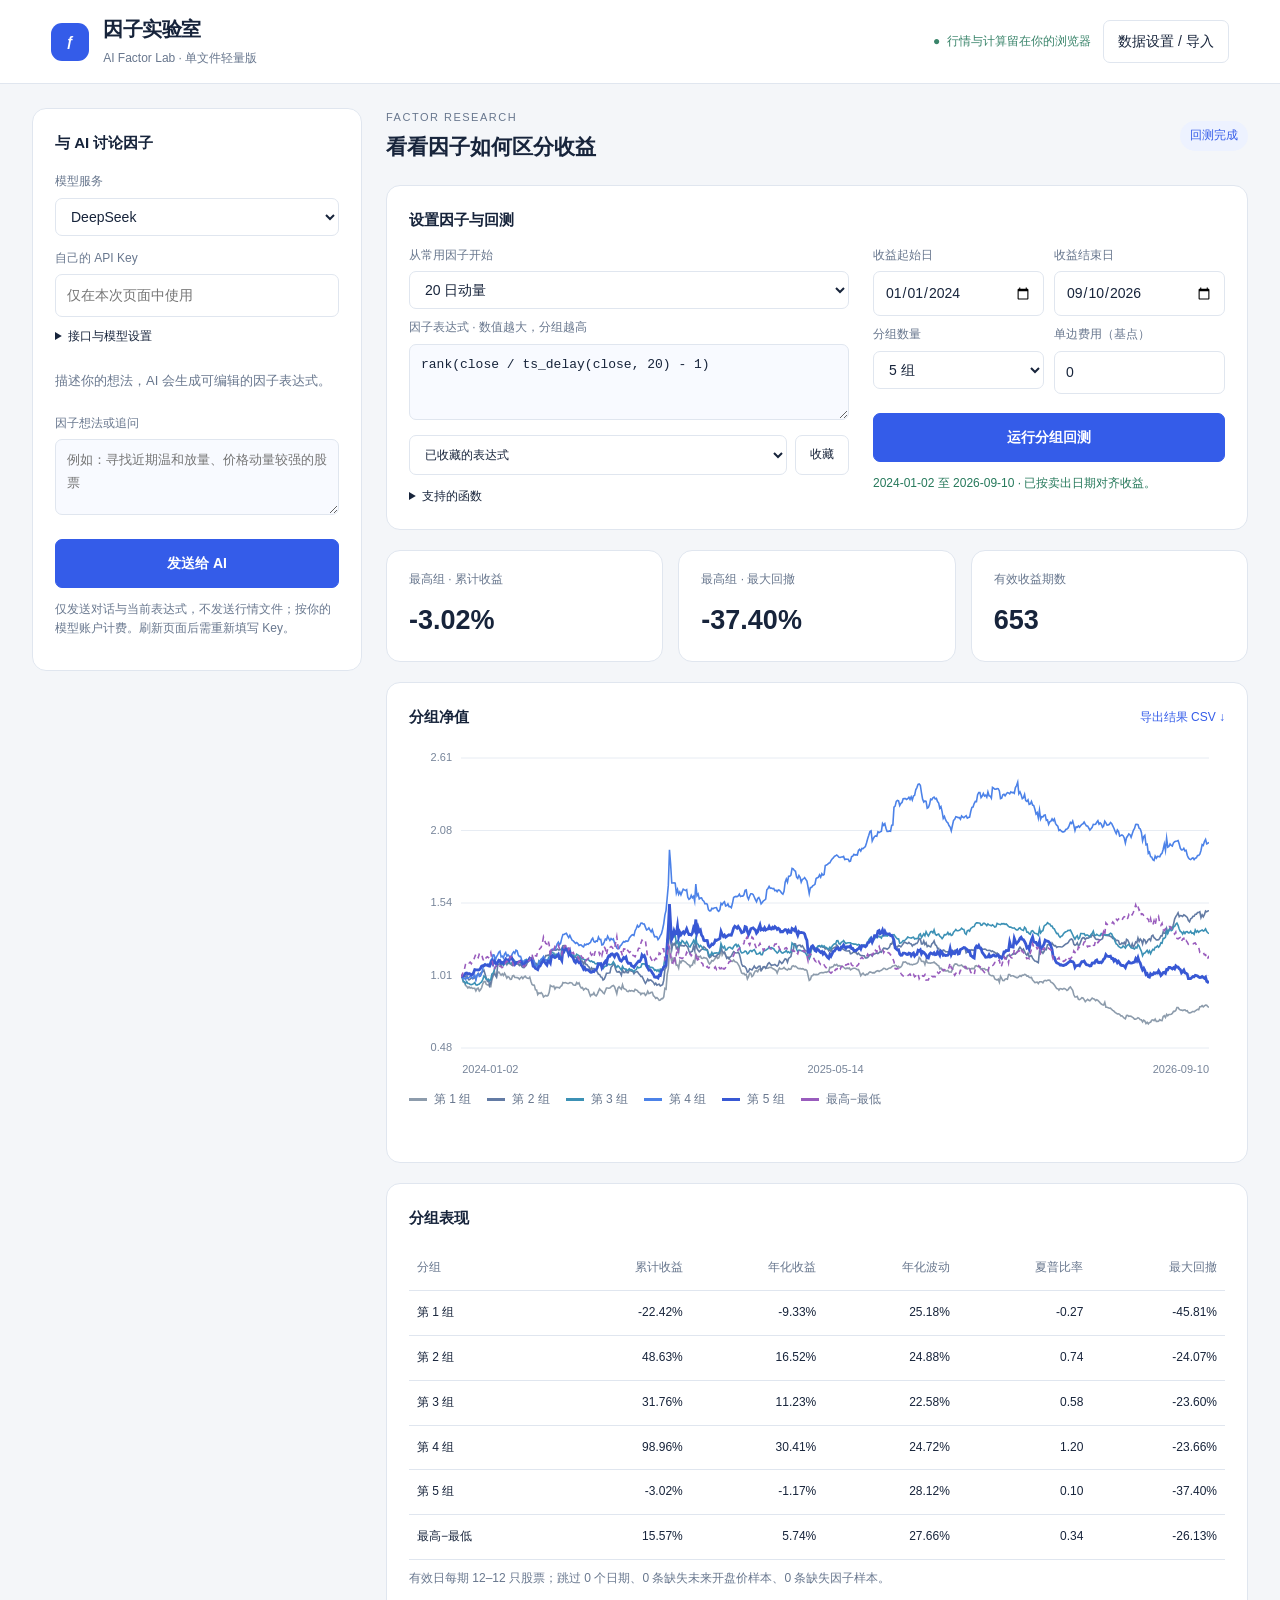
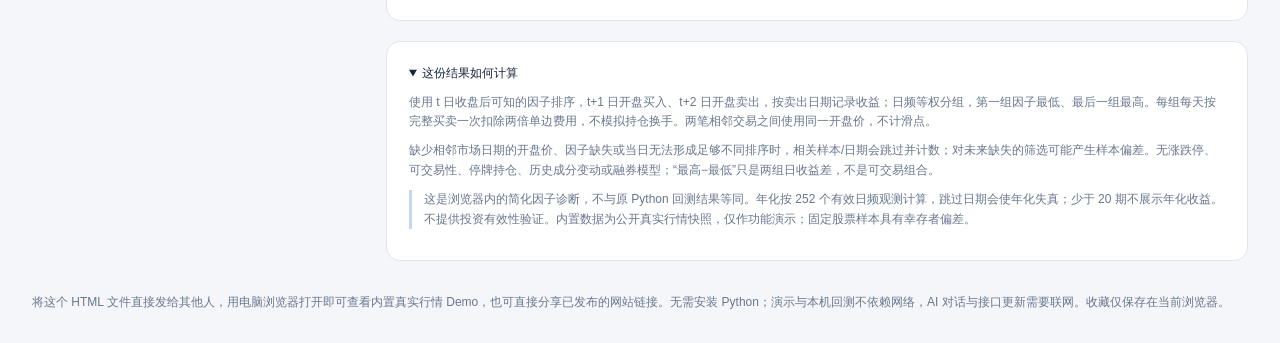
==== index.html @ ff0f8d94 "Use group labels and extend demo history to early 2024" ====
<!doctype html>
<html lang="zh-CN">
<head>
<meta charset="utf-8">
<meta name="viewport" content="width=device-width,initial-scale=1">
<title>因子实验室 · 单文件版</title>
<style>
:root{--bg:#f4f6f9;--paper:#fff;--ink:#17243b;--muted:#68778e;--line:#e0e6ef;--blue:#345ce9;--soft:#edf2ff}
*{box-sizing:border-box}body{margin:0;background:var(--bg);color:var(--ink);font:14px/1.65 -apple-system,BlinkMacSystemFont,"Segoe UI","PingFang SC","Microsoft YaHei",sans-serif}header{height:84px;background:var(--paper);border-bottom:1px solid var(--line);display:flex;align-items:center;justify-content:space-between;padding:0 4vw;gap:16px}.brand{display:flex;align-items:center;gap:14px}.mark{width:38px;height:38px;background:var(--blue);color:white;display:grid;place-items:center;border-radius:11px;font-weight:800}h1{font-size:20px;letter-spacing:-.5px;margin:0}header small{color:var(--muted)}.local{font-size:12px;color:#39846a}.local::before{content:'●';margin-right:7px}main{max-width:1440px;margin:32px auto;padding:0 32px;display:grid;grid-template-columns:330px minmax(0,1fr);gap:24px;align-items:start}aside,.results{display:grid;gap:20px;min-width:0}.card{min-width:0;background:var(--paper);border:1px solid var(--line);border-radius:14px;padding:22px}h2{font-size:15px;margin:0 0 16px;display:flex;align-items:center;gap:9px}.step{color:var(--blue);font-size:12px;background:var(--soft);width:24px;height:24px;border-radius:7px;display:inline-grid;place-items:center}p{margin:9px 0;color:var(--muted)}label{display:block;color:var(--muted);font-size:12px;margin:13px 0 6px}input,select,textarea,button{font:inherit}input,select,textarea{width:100%;border:1px solid var(--line);border-radius:7px;background:#fff;padding:9px 11px;color:var(--ink)}input:focus,select:focus,textarea:focus{outline:2px solid #c0ceff;outline-offset:1px}textarea{resize:vertical;min-height:84px;font:13px/1.7 ui-monospace,Consolas,monospace;background:#f8faff}button{border:1px solid var(--line);background:#fff;color:var(--ink);padding:9px 14px;border-radius:7px;cursor:pointer}button:hover{border-color:var(--blue);color:var(--blue)}button:disabled{opacity:.45;cursor:not-allowed}.primary{background:var(--blue);color:white;border-color:var(--blue);width:100%;font-weight:600;padding:12px;margin-top:16px}.primary:hover{background:#254cd0;color:#fff}.upload{border:1px dashed #b4c3e8;background:#f8faff;padding:18px;border-radius:10px}.upload input{font-size:12px;border:0;background:none;padding:8px 0 0}small,.hint{font-size:12px;color:var(--muted)}.row{display:flex;align-items:center;gap:12px;justify-content:space-between}.cols{display:grid;grid-template-columns:minmax(0,1fr) minmax(0,1fr);gap:10px}.text-button{padding:0;border:0;color:var(--blue);background:none;font-size:12px}.status{font-size:12px;white-space:pre-line;overflow-wrap:anywhere;border-radius:8px;margin:12px 0 0}.error{color:#b63a4c}.success{color:#26795b}.result-head h2{font-size:21px;margin:0}.eyebrow{font-size:11px;letter-spacing:1.5px;color:var(--muted);margin-bottom:4px}.pill{font-size:12px;background:var(--soft);color:var(--blue);padding:5px 10px;border-radius:20px}.metrics{display:grid;grid-template-columns:repeat(3,1fr);gap:15px}.metric{padding:19px 22px}.metric span{font-size:12px;color:var(--muted);display:block}.metric strong{display:block;font-size:27px;font-weight:650;margin-top:8px}.chart-top{margin-bottom:12px}.chart-top h2{margin:0}canvas{width:100%;height:340px;display:block}.chart{position:relative;min-width:0}.empty{height:340px;display:grid;place-content:center;text-align:center;color:var(--muted)}.empty strong{font-weight:500;font-size:19px;color:#8a97aa}.empty p{font-size:13px}.legend{display:flex;gap:16px;flex-wrap:wrap;margin-top:8px;font-size:12px;color:var(--muted)}.legend span::before{content:'';display:inline-block;width:18px;height:3px;background:var(--color);vertical-align:middle;margin-right:7px}.table-wrap{overflow:auto}table{width:100%;border-collapse:collapse;font-size:12px;white-space:nowrap}th,td{text-align:right;padding:12px 8px;border-bottom:1px solid var(--line)}th{font-weight:500;color:var(--muted)}th:first-child,td:first-child{text-align:left}details{font-size:12px;color:var(--muted)}summary{cursor:pointer;color:var(--ink);font-weight:500}code{background:#f0f3f9;color:#365884;padding:1px 4px;border-radius:3px;overflow-wrap:anywhere}footer{max-width:1440px;padding:0 32px 30px;margin:auto;font-size:12px;color:var(--muted)}.tooltip{min-height:22px;color:var(--muted);font-size:12px;font-variant-numeric:tabular-nums;margin-top:8px}[hidden]{display:none!important}.fav{display:flex;gap:8px;margin-top:8px}.fav select{min-width:0;font-size:12px}.fav button{white-space:nowrap;font-size:12px}.notice{border-left:3px solid #c7d4ed;padding-left:12px}
@media(max-width:950px){main{grid-template-columns:290px minmax(0,1fr);padding:0 18px;gap:16px}.card{padding:17px}.metrics{gap:8px}.metric{padding:15px}.metric strong{font-size:23px}}@media(max-width:740px){header{padding:14px 20px;height:auto}.local{display:none}main{grid-template-columns:minmax(0,1fr);margin:20px auto}.metrics{grid-template-columns:repeat(3,1fr)}.result-head h2{font-size:18px}.metric strong{font-size:20px}canvas,.empty{height:280px}footer{padding:0 20px 24px}}

.backtest-grid{display:grid;grid-template-columns:minmax(0,1.25fr) minmax(0,1fr);gap:24px}.backtest-panel h2{margin-bottom:4px}.backtest-panel label{margin-top:9px}.backtest-panel textarea{min-height:76px}aside{position:sticky;top:20px;max-height:calc(100vh - 40px);overflow:auto}dialog{width:min(760px,calc(100vw - 32px));max-height:88vh;border:1px solid var(--line);border-radius:14px;padding:0;color:var(--ink);background:var(--paper)}dialog::backdrop{background:rgba(16,30,55,.38)}.dialog-head{padding:14px 22px;position:sticky;top:0;background:var(--paper);border-bottom:1px solid var(--line);z-index:1}dialog .card{border:0;border-radius:0}dialog h2{margin-top:0}.backtest-panel .primary{margin-top:19px}main{margin-top:24px}@media(max-width:1000px){.backtest-grid{gap:14px}}@media(max-width:740px){aside{position:static;max-height:none}.backtest-grid{grid-template-columns:minmax(0,1fr)}.results{grid-row:1}header .brand small{display:none}header{gap:8px}header button{font-size:12px;padding:8px}.backtest-panel .primary{margin-top:12px}}
</style>
</head>
<body>
<header><div class="brand"><div class="mark">ƒ</div><div><h1>因子实验室</h1><small>AI Factor Lab · 单文件轻量版</small></div></div><div class="row"><span class="local">行情与计算留在你的浏览器</span><button id="open-data">数据设置 / 导入</button></div></header>
<main>
<aside>

<section class="card"><h2>与 AI 讨论因子</h2><label for="provider">模型服务</label><select id="provider"><option value="deepseek">DeepSeek</option><option value="openai">OpenAI</option><option value="custom">自定义兼容接口</option></select><label for="api-key">自己的 API Key</label><input id="api-key" type="password" autocomplete="off" placeholder="仅在本次页面中使用"><details style="margin-top:10px"><summary>接口与模型设置</summary><label for="endpoint">Chat Completions 完整地址</label><input id="endpoint" type="url" value="https://api.deepseek.com/chat/completions"><label for="model">模型名称</label><input id="model" value="deepseek-chat"><p>直接调用此地址。服务需允许浏览器跨域访问（含 file:// 页面）；否则需换成允许 CORS 的兼容接口。Key 只发给你填写的地址，不会保存到收藏或 HTML。</p></details><div id="chat" aria-live="polite" style="max-height:280px;overflow:auto;margin-top:14px;font-size:13px"><p>描述你的想法，AI 会生成可编辑的因子表达式。</p></div><label for="idea">因子想法或追问</label><textarea id="idea" placeholder="例如：寻找近期温和放量、价格动量较强的股票" style="font-family:inherit;min-height:76px"></textarea><button id="ask-ai" class="primary">发送给 AI</button><div id="ai-status" class="status" role="status"></div><p class="hint">仅发送对话与当前表达式，不发送行情文件；按你的模型账户计费。刷新页面后需重新填写 Key。</p></section>

</aside>
<div class="results">
<div class="result-head row"><div><div class="eyebrow">FACTOR RESEARCH</div><h2>看看因子如何区分收益</h2></div><span class="pill" id="result-tag">等待数据</span></div>
<section class="card backtest-panel" aria-label="因子与回测设置"><h2>设置因子与回测</h2><div class="backtest-grid"><div><label for="preset">从常用因子开始</label><select id="preset"><option value="rank(close / ts_delay(close, 20) - 1)">20 日动量</option><option value="-rank(close / ts_delay(close, 5) - 1)">5 日反转</option><option value="rank(volume / ts_mean(volume, 20))">20 日相对成交量</option><option value="-rank(ts_std(close / ts_delay(close, 1) - 1, 20))">20 日低波动</option><option value="rank(close)">收盘价排序（检查用）</option></select><label for="expression">因子表达式 · 数值越大，分组越高</label><textarea id="expression" spellcheck="false">rank(close / ts_delay(close, 20) - 1)</textarea><div class="fav"><select id="favorites" aria-label="已收藏因子"><option value="">已收藏的表达式</option></select><button id="save">收藏</button></div><details style="margin-top:12px"><summary>支持的函数</summary><p>四则运算、<code>**</code>、括号；<code>rank(x)</code>、<code>zscore(x)</code>、<code>abs(x)</code>、<code>log(x)</code>、<code>sign(x)</code>、<code>power(x,n)</code>；<code>ts_delay(x,n)</code>、<code>ts_delta(x,n)</code>、<code>ts_mean(x,n)</code>、<code>ts_std(x,n)</code>、<code>ts_min(x,n)</code>、<code>ts_max(x,n)</code>、<code>ts_rank(x,n)</code>。时间窗口按每只股票的有效记录数计，不包含未来值。rank 为当日截面平均百分位。</p></details></div><div><div class="cols"><div><label for="start">收益起始日</label><input id="start" type="date"></div><div><label for="end">收益结束日</label><input id="end" type="date"></div></div><div class="cols"><div><label for="layers">分组数量</label><select id="layers"><option value="3">3 组</option><option value="5" selected>5 组</option><option value="10">10 组</option></select></div><div><label for="fee">单边费用（基点）</label><input id="fee" type="number" value="0" min="0" max="100" step="0.5"></div></div><button id="run" class="primary" disabled>运行分组回测</button><div id="run-status" class="status" role="status" aria-live="polite"></div></div></div></section>
<div class="metrics"><div class="card metric"><span>最高组 · 累计收益</span><strong id="total">—</strong></div><div class="card metric"><span>最高组 · 最大回撤</span><strong id="drawdown">—</strong></div><div class="card metric"><span>有效收益期数</span><strong id="periods">—</strong></div></div>
<section class="card"><div class="row chart-top"><h2>分组净值</h2><button id="export" class="text-button" disabled>导出结果 CSV ↓</button></div><div class="chart"><div class="empty" id="empty"><strong>从自己的数据开始</strong><p>导入行情 → 编辑因子 → 查看分组表现</p></div><canvas id="chart" aria-label="分组净值曲线" hidden></canvas></div><div id="legend" class="legend"></div><div id="tooltip" class="tooltip"></div></section>
<section class="card"><h2>分组表现</h2><div class="table-wrap"><table><thead><tr><th>分组</th><th>累计收益</th><th>年化收益</th><th>年化波动</th><th>夏普比率</th><th>最大回撤</th></tr></thead><tbody id="table"><tr><td colspan="6" style="text-align:center;color:#8a97aa;padding:34px">运行后展示结果</td></tr></tbody></table></div><p id="coverage" class="hint"></p></section>
<section class="card"><details open><summary>这份结果如何计算</summary><p>使用 t 日收盘后可知的因子排序，t+1 日开盘买入、t+2 日开盘卖出，按卖出日期记录收益；日频等权分组，第一组因子最低、最后一组最高。每组每天按完整买卖一次扣除两倍单边费用，不模拟持仓换手。两笔相邻交易之间使用同一开盘价，不计滑点。</p><p>缺少相邻市场日期的开盘价、因子缺失或当日无法形成足够不同排序时，相关样本/日期会跳过并计数；对未来缺失的筛选可能产生样本偏差。无涨跌停、可交易性、停牌持仓、历史成分变动或融券模型；“最高−最低”只是两组日收益差，不是可交易组合。</p><p class="notice">这是浏览器内的简化因子诊断，不与原 Python 回测结果等同。年化按 252 个有效日频观测计算，跳过日期会使年化失真；少于 20 期不展示年化收益。不提供投资有效性验证。内置数据为公开真实行情快照，仅作功能演示；固定股票样本具有幸存者偏差。</p></details></section>
</div>
</main>
<dialog id="data-dialog" aria-label="数据设置"><div class="row dialog-head"><strong>数据设置</strong><button id="close-data" aria-label="关闭数据设置">关闭</button></div><section class="card"><h2><span class="step">1</span>演示数据与数据接入</h2><div class="upload"><strong>已内置真实行情 Demo</strong><p id="demo-info" class="hint"></p><button id="load-demo" style="width:100%">恢复演示数据并回测</button><details style="margin-top:8px"><summary>来源、股票与覆盖范围</summary><p id="demo-details"></p><button id="export-demo" class="text-button">下载演示行情 CSV</button></details></div><details style="margin:16px 0"><summary>通过数据接口更新</summary><label for="data-url">数据接口地址</label><input id="data-url" type="url" placeholder="https://你的服务/api/prices"><div class="cols"><div><label for="data-method">请求方法</label><select id="data-method"><option>GET</option><option>POST</option></select></div><div><label for="data-mode">导入方式</label><select id="data-mode"><option value="replace">替换当前数据</option><option value="merge">合并更新</option></select></div></div><label for="data-token">Bearer Token（可选）</label><input id="data-token" type="password" autocomplete="off" placeholder="无鉴权接口可留空"><label for="data-body">POST 请求体（JSON，可选）</label><textarea id="data-body" placeholder='{"start_date":"2025-01-01"}' style="min-height:58px"></textarea><button id="fetch-data" style="width:100%;margin-top:10px">从接口读取数据</button><p id="api-data-status" class="status" role="status"></p><p class="hint">接口需允许浏览器跨域访问（CORS），返回 CSV 或 JSON 行情。合并更新以 (date, code) 为键，同键数据整行替换；新旧数据须使用相同复权锚点和单位。</p><details><summary>接口返回示例</summary><p><code>[{"date":"2026-09-10","code":"000001","open":11.68,"close":11.85}]</code></p><p>也支持 <code>{"data":[...]}</code>、<code>{"rows":[...]}</code>、<code>{"fields":["date","code","open","close"],"items":[...]}</code>。其他字段同 CSV。上例仅说明格式，不是自动更新地址。调用接口只请求行情，不上传本机已有数据。</p></details></details><label>或读取自己的本机行情</label><div class="upload"><strong>从本机文件或目录读取</strong><p class="hint">直接选择 CSV / TSV，无需复制文件内容。</p><input id="files" aria-label="导入行情 CSV" type="file" accept=".csv,.tsv,text/csv" multiple></div><label for="folder">或选择数据文件夹</label><input id="folder" aria-label="选择数据文件夹" type="file" webkitdirectory multiple><p id="folder-status" class="hint">选定文件夹后，可读取整个目录或指定下方路径。</p><label for="data-path">目录内路径（选填）</label><input id="data-path" placeholder="例如 daily 或 daily/000001.csv" spellcheck="false"><button id="read-path" style="width:100%;margin-top:10px" disabled>读取路径</button><p class="hint">留空读取目录及子目录中的全部 CSV / TSV。选择对话框中可定位本机路径；网页中填写的是选定目录内的相对路径。</p><div class="row" style="margin-top:12px"><button id="template" class="text-button">下载字段模板</button><small>UTF-8 · CSV / TSV</small></div><div id="data-status" class="status" role="status">尚未导入行情。文件无需上传服务器。</div><details style="margin-top:12px"><summary>数据格式与接入说明</summary><p>必需字段：<code>date,code,open,close</code>。其他因子可使用 <code>high,low,volume,amount</code>。也支持“日期、代码、开盘、收盘、最高、最低、成交量、成交额”。价格需为一致复权口径。</p><p>日期格式 <code>YYYY-MM-DD</code>；代码保留六位。单股票文件可省略 code，文件名需为 <code>000001.csv</code>。股票池就是导入的股票集合；请自行控制历史样本偏差。支持文件、目录与标准 HTTP 数据接口；各数据商的私有格式需在接口端适配。浏览器要求先用选择器授权文件夹，不能仅凭任意绝对路径读取本机文件；刷新后需重新选择目录。</p><p>空值保留为缺失；重复日期与代码、非法价格会报错。不设置文件大小或导入行数上限；后台逐个文件读取，实际规模受浏览器内存与计算能力影响。选择新数据会替换本次数据。导入前请保留因子预热期。</p></details></section></dialog>
<footer>将这个 HTML 文件直接发给其他人，用电脑浏览器打开即可查看内置真实行情 Demo，也可直接分享已发布的网站链接。无需安装 Python；演示与本机回测不依赖网络，AI 对话与接口更新需要联网。收藏仅保存在当前浏览器。</footer>
<script id="demo-data" type="application/json">{"meta":{"kind":"real_market_demo","synthetic":false,"source":"腾讯证券公开日线接口","source_docs":"https://akshare.akfamily.xyz/data/stock/stock.html","requested_as_of":"2026-09-10","start_date":"2024-01-01","warmup_start":"2023-10-09","latest_date":"2026-09-10","common_latest_date":"2026-09-10","snapshot_utc":"2026-09-19T09:47:51.911592+00:00","timezone":"Asia/Shanghai","currency":"CNY","frequency":"daily","adjustment":"qfq at retrieval time, not a historical PIT adjustment snapshot","volume_unit":"shares (Tencent raw lots multiplied by 100 for all 12 main-board equities)","amount_unit":"CNY (Tencent raw ten-thousand CNY multiplied by 10000)","universe":"12 fixed illustrative surviving equities, selected before observing this sample's factor results; not historical index membership","rows":8556,"trade_dates":713,"symbols":[{"code":"000001","name":"平安银行","requests":[{"url":"https://proxy.finance.qq.com/ifzqgtimg/appstock/app/newfqkline/get?param=sz000001%2Cday%2C2023-10-01%2C2026-09-11%2C640%2Cqfq","sha256":"4c246bb9e7aaa869889f159fa31f6d399319009af191369cea2fdc43889d0b90","raw_rows":640,"overlap_verified":0,"first_date":"2024-01-22","last_date":"2026-09-11","retrieved_at_utc":"2026-09-19T09:47:46.950161+00:00"},{"url":"https://proxy.finance.qq.com/ifzqgtimg/appstock/app/newfqkline/get?param=sz000001%2Cday%2C2023-10-01%2C2024-03-22%2C640%2Cqfq","sha256":"81d765f42b878ff34e28da381674d4006881b2a41ddbf3f20a7efd5f397d58d3","raw_rows":640,"overlap_verified":39,"first_date":"2021-08-02","last_date":"2024-03-22","retrieved_at_utc":"2026-09-19T09:47:47.156089+00:00"}],"raw_rows":1280,"included_rows":713,"first_date":"2023-10-09","last_date":"2026-09-10","retrieved_at_utc":"2026-09-19T09:47:47.158061+00:00"},{"code":"000002","name":"万科A","requests":[{"url":"https://proxy.finance.qq.com/ifzqgtimg/appstock/app/newfqkline/get?param=sz000002%2Cday%2C2023-10-01%2C2026-09-11%2C640%2Cqfq","sha256":"d0c2a0395b342131e194aaac19f36109261232317a847fa9c8a9d980594e6358","raw_rows":640,"overlap_verified":0,"first_date":"2024-01-22","last_date":"2026-09-11","retrieved_at_utc":"2026-09-19T09:47:47.330698+00:00"},{"url":"https://proxy.finance.qq.com/ifzqgtimg/appstock/app/newfqkline/get?param=sz000002%2Cday%2C2023-10-01%2C2024-03-22%2C640%2Cqfq","sha256":"7ca2d26e893e62d9f4a5061e85dc7ca4ee52cc1801bf3723dd8ff53a72ae82b1","raw_rows":640,"overlap_verified":39,"first_date":"2021-08-02","last_date":"2024-03-22","retrieved_at_utc":"2026-09-19T09:47:47.494661+00:00"}],"raw_rows":1280,"included_rows":713,"first_date":"2023-10-09","last_date":"2026-09-10","retrieved_at_utc":"2026-09-19T09:47:47.496319+00:00"},{"code":"000333","name":"美的集团","requests":[{"url":"https://proxy.finance.qq.com/ifzqgtimg/appstock/app/newfqkline/get?param=sz000333%2Cday%2C2023-10-01%2C2026-09-11%2C640%2Cqfq","sha256":"54826466b7710b2178750869ff7b98bf7908d7f1c0876bed7c69a188680902bc","raw_rows":640,"overlap_verified":0,"first_date":"2024-01-22","last_date":"2026-09-11","retrieved_at_utc":"2026-09-19T09:47:47.687164+00:00"},{"url":"https://proxy.finance.qq.com/ifzqgtimg/appstock/app/newfqkline/get?param=sz000333%2Cday%2C2023-10-01%2C2024-03-22%2C640%2Cqfq","sha256":"d1f390f5cb0b3eb7c70adeb7baa97246a095dd90bdd56142d5b0e7cdad4041e4","raw_rows":640,"overlap_verified":39,"first_date":"2021-08-02","last_date":"2024-03-22","retrieved_at_utc":"2026-09-19T09:47:47.854700+00:00"}],"raw_rows":1280,"included_rows":713,"first_date":"2023-10-09","last_date":"2026-09-10","retrieved_at_utc":"2026-09-19T09:47:47.855352+00:00"},{"code":"000651","name":"格力电器","requests":[{"url":"https://proxy.finance.qq.com/ifzqgtimg/appstock/app/newfqkline/get?param=sz000651%2Cday%2C2023-10-01%2C2026-09-11%2C640%2Cqfq","sha256":"5b771d5a7e2e0937d093c52a11ac57d991aa7f8a47843a30e835566e89ad2ec2","raw_rows":640,"overlap_verified":0,"first_date":"2024-01-22","last_date":"2026-09-11","retrieved_at_utc":"2026-09-19T09:47:48.305228+00:00"},{"url":"https://proxy.finance.qq.com/ifzqgtimg/appstock/app/newfqkline/get?param=sz000651%2Cday%2C2023-10-01%2C2024-03-22%2C640%2Cqfq","sha256":"d77dbe228ae9ae2476d2e560202e3a7914939bb62086fc59ee629d05bce5bcea","raw_rows":640,"overlap_verified":39,"first_date":"2021-08-02","last_date":"2024-03-22","retrieved_at_utc":"2026-09-19T09:47:48.496940+00:00"}],"raw_rows":1280,"included_rows":713,"first_date":"2023-10-09","last_date":"2026-09-10","retrieved_at_utc":"2026-09-19T09:47:48.498567+00:00"},{"code":"000858","name":"五粮液","requests":[{"url":"https://proxy.finance.qq.com/ifzqgtimg/appstock/app/newfqkline/get?param=sz000858%2Cday%2C2023-10-01%2C2026-09-11%2C640%2Cqfq","sha256":"bfe39bf42d78ea1f5ff5f157190b9263159d2d8f1b432f0979ec6061dca05589","raw_rows":640,"overlap_verified":0,"first_date":"2024-01-22","last_date":"2026-09-11","retrieved_at_utc":"2026-09-19T09:47:48.727049+00:00"},{"url":"https://proxy.finance.qq.com/ifzqgtimg/appstock/app/newfqkline/get?param=sz000858%2Cday%2C2023-10-01%2C2024-03-22%2C640%2Cqfq","sha256":"9f31edd6cade2d9aaaa5cbda5713081e244dfe943540be16fa5a81521373f140","raw_rows":640,"overlap_verified":39,"first_date":"2021-08-02","last_date":"2024-03-22","retrieved_at_utc":"2026-09-19T09:47:48.922603+00:00"}],"raw_rows":1280,"included_rows":713,"first_date":"2023-10-09","last_date":"2026-09-10","retrieved_at_utc":"2026-09-19T09:47:48.923994+00:00"},{"code":"002415","name":"海康威视","requests":[{"url":"https://proxy.finance.qq.com/ifzqgtimg/appstock/app/newfqkline/get?param=sz002415%2Cday%2C2023-10-01%2C2026-09-11%2C640%2Cqfq","sha256":"f7da9a836594f1c5d0d2dc5e7cf0474486161c91ecd0a641dc11f9cb89da5f77","raw_rows":640,"overlap_verified":0,"first_date":"2024-01-22","last_date":"2026-09-11","retrieved_at_utc":"2026-09-19T09:47:49.114610+00:00"},{"url":"https://proxy.finance.qq.com/ifzqgtimg/appstock/app/newfqkline/get?param=sz002415%2Cday%2C2023-10-01%2C2024-03-22%2C640%2Cqfq","sha256":"8f97ce9529e275b9dc220d094f28690baf2db03b7b6bb91c2269aefa5609f466","raw_rows":640,"overlap_verified":39,"first_date":"2021-08-02","last_date":"2024-03-22","retrieved_at_utc":"2026-09-19T09:47:49.302725+00:00"}],"raw_rows":1280,"included_rows":713,"first_date":"2023-10-09","last_date":"2026-09-10","retrieved_at_utc":"2026-09-19T09:47:49.304418+00:00"},{"code":"600000","name":"浦发银行","requests":[{"url":"https://proxy.finance.qq.com/ifzqgtimg/appstock/app/newfqkline/get?param=sh600000%2Cday%2C2023-10-01%2C2026-09-11%2C640%2Cqfq","sha256":"43b657967e39548558d3fa09006c524cb4f6ad903b24bc9f7194415dbb8f8bb0","raw_rows":640,"overlap_verified":0,"first_date":"2024-01-22","last_date":"2026-09-11","retrieved_at_utc":"2026-09-19T09:47:49.481243+00:00"},{"url":"https://proxy.finance.qq.com/ifzqgtimg/appstock/app/newfqkline/get?param=sh600000%2Cday%2C2023-10-01%2C2024-03-22%2C640%2Cqfq","sha256":"c7790456fee563eef0a50c45b8948743c3a8797420571c15006c5e6d1476e2b3","raw_rows":640,"overlap_verified":39,"first_date":"2021-08-02","last_date":"2024-03-22","retrieved_at_utc":"2026-09-19T09:47:49.650019+00:00"}],"raw_rows":1280,"included_rows":713,"first_date":"2023-10-09","last_date":"2026-09-10","retrieved_at_utc":"2026-09-19T09:47:49.651825+00:00"},{"code":"600036","name":"招商银行","requests":[{"url":"https://proxy.finance.qq.com/ifzqgtimg/appstock/app/newfqkline/get?param=sh600036%2Cday%2C2023-10-01%2C2026-09-11%2C640%2Cqfq","sha256":"97b299d29113f5c7e0dd9c7ff1f2a1aaa754e6a9a48197b7e5156b458c1f9660","raw_rows":640,"overlap_verified":0,"first_date":"2024-01-22","last_date":"2026-09-11","retrieved_at_utc":"2026-09-19T09:47:49.904540+00:00"},{"url":"https://proxy.finance.qq.com/ifzqgtimg/appstock/app/newfqkline/get?param=sh600036%2Cday%2C2023-10-01%2C2024-03-22%2C640%2Cqfq","sha256":"561bbff974e805dfc9311bbeea69b4768458ce8479e28bef9266a80b2e60f2ad","raw_rows":640,"overlap_verified":39,"first_date":"2021-08-02","last_date":"2024-03-22","retrieved_at_utc":"2026-09-19T09:47:50.113860+00:00"}],"raw_rows":1280,"included_rows":713,"first_date":"2023-10-09","last_date":"2026-09-10","retrieved_at_utc":"2026-09-19T09:47:50.115547+00:00"},{"code":"600519","name":"贵州茅台","requests":[{"url":"https://proxy.finance.qq.com/ifzqgtimg/appstock/app/newfqkline/get?param=sh600519%2Cday%2C2023-10-01%2C2026-09-11%2C640%2Cqfq","sha256":"4184b92620dd2007b8aa2d2b405d6751ca9fbe6cd00716b053fbe18a01c04f78","raw_rows":640,"overlap_verified":0,"first_date":"2024-01-22","last_date":"2026-09-11","retrieved_at_utc":"2026-09-19T09:47:50.301270+00:00"},{"url":"https://proxy.finance.qq.com/ifzqgtimg/appstock/app/newfqkline/get?param=sh600519%2Cday%2C2023-10-01%2C2024-03-22%2C640%2Cqfq","sha256":"ffc793a6f62b4e407ea2ea0f32d8a62827b38f770b2ff81c6fbc2cb9d91750d0","raw_rows":640,"overlap_verified":39,"first_date":"2021-08-02","last_date":"2024-03-22","retrieved_at_utc":"2026-09-19T09:47:50.478996+00:00"}],"raw_rows":1280,"included_rows":713,"first_date":"2023-10-09","last_date":"2026-09-10","retrieved_at_utc":"2026-09-19T09:47:50.480519+00:00"},{"code":"601318","name":"中国平安","requests":[{"url":"https://proxy.finance.qq.com/ifzqgtimg/appstock/app/newfqkline/get?param=sh601318%2Cday%2C2023-10-01%2C2026-09-11%2C640%2Cqfq","sha256":"972ed79e05000e1d0a971b446f082f97d021e85674d554e8b3cbad04973ce0b3","raw_rows":640,"overlap_verified":0,"first_date":"2024-01-22","last_date":"2026-09-11","retrieved_at_utc":"2026-09-19T09:47:50.658728+00:00"},{"url":"https://proxy.finance.qq.com/ifzqgtimg/appstock/app/newfqkline/get?param=sh601318%2Cday%2C2023-10-01%2C2024-03-22%2C640%2Cqfq","sha256":"a27db1ad031de2997eeac9de3e5d62a0c8ebd882ebdb86514e9f671379966ccd","raw_rows":640,"overlap_verified":39,"first_date":"2021-08-02","last_date":"2024-03-22","retrieved_at_utc":"2026-09-19T09:47:51.101003+00:00"}],"raw_rows":1280,"included_rows":713,"first_date":"2023-10-09","last_date":"2026-09-10","retrieved_at_utc":"2026-09-19T09:47:51.102731+00:00"},{"code":"601398","name":"工商银行","requests":[{"url":"https://proxy.finance.qq.com/ifzqgtimg/appstock/app/newfqkline/get?param=sh601398%2Cday%2C2023-10-01%2C2026-09-11%2C640%2Cqfq","sha256":"0e922020367ea8ca4f7d3ce103e93c5f38b29801cd21b3f609b470f4b4a3bedd","raw_rows":640,"overlap_verified":0,"first_date":"2024-01-22","last_date":"2026-09-11","retrieved_at_utc":"2026-09-19T09:47:51.330766+00:00"},{"url":"https://proxy.finance.qq.com/ifzqgtimg/appstock/app/newfqkline/get?param=sh601398%2Cday%2C2023-10-01%2C2024-03-22%2C640%2Cqfq","sha256":"f63f19ee9fcebce0dddf697640c7135e408951e2c3aff7f1ebe28d102ad3d72a","raw_rows":640,"overlap_verified":39,"first_date":"2021-08-02","last_date":"2024-03-22","retrieved_at_utc":"2026-09-19T09:47:51.520019+00:00"}],"raw_rows":1280,"included_rows":713,"first_date":"2023-10-09","last_date":"2026-09-10","retrieved_at_utc":"2026-09-19T09:47:51.521944+00:00"},{"code":"601888","name":"中国中免","requests":[{"url":"https://proxy.finance.qq.com/ifzqgtimg/appstock/app/newfqkline/get?param=sh601888%2Cday%2C2023-10-01%2C2026-09-11%2C640%2Cqfq","sha256":"02c7b90a1e32b412e27b89720d6c13749de16d18a7b40de726c96bad0f75aa1f","raw_rows":640,"overlap_verified":0,"first_date":"2024-01-22","last_date":"2026-09-11","retrieved_at_utc":"2026-09-19T09:47:51.709172+00:00"},{"url":"https://proxy.finance.qq.com/ifzqgtimg/appstock/app/newfqkline/get?param=sh601888%2Cday%2C2023-10-01%2C2024-03-22%2C640%2Cqfq","sha256":"ff117d76a4a39808d339edb75419b76f206fd53813b81c27108f0a07c057d40a","raw_rows":640,"overlap_verified":39,"first_date":"2021-08-02","last_date":"2024-03-22","retrieved_at_utc":"2026-09-19T09:47:51.896021+00:00"}],"raw_rows":1280,"included_rows":713,"first_date":"2023-10-09","last_date":"2026-09-10","retrieved_at_utc":"2026-09-19T09:47:51.896883+00:00"}],"validation":{"invalid_ohlc":0,"duplicates":0,"nonfinite":0,"imputed_rows":0,"dropped_inside_requested_window":0,"missing_observations_vs_union":{"000001":0,"000002":0,"000333":0,"000651":0,"000858":0,"002415":0,"600000":0,"600036":0,"600519":0,"601318":0,"601398":0,"601888":0}},"csv_sha256":"f6e6dc2d4eff87aa15c7fd68388e4f4a8035cc79332d5600cf10b2a2c9727a2e","limitations":["Demonstration only, no investment-performance claim","No formal exchange-calendar coverage audit","No license or paid-data entitlement transferred","Snapshot does not auto-update"]},"csv":"date,code,open,high,low,close,volume,amount\n2023-10-09,000001,9.24,9.25,9.14,9.19,69582800.0,772959400.0\n2023-10-10,000001,9.27,9.28,9.1,9.1,82074900.0,910160300.0\n2023-10-11,000001,9.17,9.17,9.04,9.06,72411600.0,797663800.0\n2023-10-12,000001,9.19,9.24,9.12,9.19,85305800.0,947562300.0\n2023-10-13,000001,9.11,9.15,9.03,9.08,68448300.0,753110700.0000001\n2023-10-16,000001,9.08,9.11,9.03,9.09,50162400.0,550988700.0\n2023-10-17,000001,9.09,9.13,9.04,9.1,49352500.0,543170900.0\n2023-10-18,000001,9.07,9.1,8.99,9.03,65182500.0,713979900.0\n2023-10-19,000001,8.99,9.0,8.67,8.68,118896100.0,1271914700.0\n2023-10-20,000001,8.63,8.75,8.59,8.68,52613900.0,557618600.0\n2023-10-23,000001,8.67,8.68,8.51,8.58,53040400.0,557032200.0\n2023-10-24,000001,8.62,8.69,8.52,8.63,76065300.0,801528400.0\n2023-10-25,000001,8.59,8.62,8.44,8.46,141145000.0,1470971900.0\n2023-10-26,000001,8.39,8.5,8.38,8.49,59999100.0,621915300.0\n2023-10-27,000001,8.46,8.56,8.41,8.53,91977100.0,957587500.0\n2023-10-30,000001,8.48,8.55,8.43,8.53,80569000.0,837646000.0\n2023-10-31,000001,8.51,8.57,8.49,8.54,65285500.0,682212100.0000001\n2023-11-01,000001,8.63,8.64,8.53,8.56,56730000.0,595211900.0\n2023-11-02,000001,8.58,8.68,8.55,8.56,61943000.0,652316700.0\n2023-11-03,000001,8.57,8.6,8.51,8.56,70546300.0,738879700.0\n2023-11-06,000001,8.59,8.77,8.59,8.77,100706200.0,1069206799.9999999\n2023-11-07,000001,8.74,8.74,8.66,8.68,64086600.0,679815600.0\n2023-11-08,000001,8.66,8.68,8.53,8.58,87781900.0,923622000.0\n2023-11-09,000001,8.54,8.6,8.51,8.57,63913600.0,669639100.0\n2023-11-10,000001,8.53,8.55,8.37,8.38,104504400.0,1080649700.0\n2023-11-13,000001,8.39,8.41,8.3,8.33,77004300.0,789007100.0000001\n2023-11-14,000001,8.32,8.41,8.31,8.35,59685900.0,613377700.0\n2023-11-15,000001,8.45,8.53,8.42,8.45,110914000.0,1152154800.0\n2023-11-16,000001,8.46,8.47,8.31,8.32,92262200.0,948395100.0\n2023-11-17,000001,8.3,8.33,8.2,8.23,90336200.0,917616700.0\n2023-11-20,000001,8.23,8.3,8.18,8.27,63952800.0,650077400.0\n2023-11-21,000001,8.31,8.43,8.3,8.36,104116600.0,1072311500.0\n2023-11-22,000001,8.34,8.39,8.22,8.24,73749000.0,753064800.0\n2023-11-23,000001,8.23,8.24,8.15,8.23,84665600.0,855904299.9999999\n2023-11-24,000001,8.19,8.21,8.16,8.18,68469500.0,691423400.0\n2023-11-27,000001,8.17,8.17,8.05,8.09,83618800.0,836268400.0\n2023-11-28,000001,8.07,8.1,8.03,8.03,78617500.0,784405800.0\n2023-11-29,000001,8.03,8.05,7.78,7.8,146759700.0,1438320300.0\n2023-11-30,000001,7.77,7.81,7.7,7.76,90176500.0,871481700.0\n2023-12-01,000001,7.73,7.76,7.66,7.74,77805700.0,749668400.0\n2023-12-04,000001,7.75,7.76,7.69,7.71,60543800.0,583664300.0\n2023-12-05,000001,7.69,7.7,7.55,7.56,78737800.0,750961200.0\n2023-12-06,000001,7.52,7.65,7.48,7.58,75305600.0,714029500.0\n2023-12-07,000001,7.57,7.57,7.46,7.52,58538000.0,552224800.0\n2023-12-08,000001,7.49,7.53,7.38,7.38,102115200.0,957664600.0000001\n2023-12-11,000001,7.3,7.46,7.21,7.43,113366300.0,1044765700.0000001\n2023-12-12,000001,7.39,7.58,7.38,7.5,85501600.0,805067600.0\n2023-12-13,000001,7.46,7.47,7.23,7.24,106130200.0,981001200.0\n2023-12-14,000001,7.29,7.36,7.23,7.23,74290100.0,683211500.0\n2023-12-15,000001,7.28,7.43,7.27,7.29,98893900.0,915126100.0\n2023-12-18,000001,7.26,7.32,7.17,7.21,65442600.0,599379000.0\n2023-12-19,000001,7.2,7.25,7.15,7.18,64407100.0,586716700.0\n2023-12-20,000001,7.19,7.23,7.11,7.11,71563400.0,650511300.0\n2023-12-21,000001,7.09,7.27,7.07,7.25,101704700.0,925407100.0000001\n2023-12-22,000001,7.27,7.36,7.19,7.28,100564500.0,924998800.0\n2023-12-25,000001,7.26,7.28,7.22,7.27,41397100.0,379638200.0\n2023-12-26,000001,7.27,7.28,7.15,7.18,54189600.0,493746600.00000006\n2023-12-27,000001,7.18,7.21,7.1,7.2,64153400.0,582036700.0\n2023-12-28,000001,7.19,7.55,7.16,7.53,166159200.0,1550256600.0\n2023-12-29,000001,7.5,7.56,7.43,7.47,85385300.0,803196700.0\n2024-01-02,000001,7.47,7.5,7.29,7.29,115836600.0,1075742300.0\n2024-01-03,000001,7.27,7.3,7.23,7.28,73361000.0,673673600.0\n2024-01-04,000001,7.27,7.27,7.16,7.19,86419400.0,787470100.0\n2024-01-05,000001,7.18,7.52,7.15,7.35,199162200.0,1852659700.0\n2024-01-08,000001,7.31,7.38,7.19,7.23,112115600.0,1029006500.0\n2024-01-09,000001,7.24,7.27,7.17,7.26,76619400.0,700375700.0000001\n2024-01-10,000001,7.24,7.27,7.17,7.17,85862100.0,783771200.0\n2024-01-11,000001,7.16,7.3,7.11,7.25,93468600.0,853890200.0\n2024-01-12,000001,7.21,7.35,7.19,7.27,77258200.0,711018300.0\n2024-01-15,000001,7.24,7.37,7.21,7.29,74513300.0,685951000.0\n2024-01-16,000001,7.27,7.43,7.24,7.42,143831300.0,1334465400.0\n2024-01-17,000001,7.41,7.47,7.31,7.31,148229600.0,1380725100.0\n2024-01-18,000001,7.29,7.32,7.08,7.28,175513200.0,1597853700.0\n2024-01-19,000001,7.24,7.28,7.18,7.25,96398100.0,881865000.0\n2024-01-22,000001,7.24,7.34,7.12,7.18,158032000.0,1449858200.0\n2024-01-23,000001,7.13,7.26,7.04,7.24,113554500.0,1030898400.0\n2024-01-24,000001,7.31,7.42,7.15,7.41,175912300.0,1620099300.0\n2024-01-25,000001,7.41,7.62,7.35,7.58,216251400.0,2037648400.0\n2024-01-26,000001,7.55,7.75,7.52,7.7,227228700.0,2172799800.0\n2024-01-29,000001,7.77,7.96,7.66,7.78,237625200.0,2312173300.0\n2024-01-30,000001,7.69,7.78,7.57,7.58,157912200.0,1515156600.0\n2024-01-31,000001,7.54,7.64,7.46,7.54,135721700.0,1286857400.0\n2024-02-01,000001,7.49,7.56,7.42,7.49,105526000.0,993481900.0\n2024-02-02,000001,7.5,7.55,7.15,7.35,163421400.0,1520605700.0\n2024-02-05,000001,7.27,7.51,7.19,7.46,180359200.0,1674566500.0\n2024-02-06,000001,7.38,7.76,7.37,7.76,199541000.0,1900324200.0000002\n2024-02-07,000001,7.7,7.75,7.56,7.69,206201500.0,1975435100.0\n2024-02-08,000001,7.66,7.75,7.6,7.75,165681400.0,1593505700.0\n2024-02-19,000001,7.84,7.89,7.73,7.89,160524300.0,1564088400.0\n2024-02-20,000001,7.87,7.92,7.81,7.9,112356400.0,1098987800.0\n2024-02-21,000001,7.86,8.88,7.85,8.88,505528500.0,5295259399.999999\n2024-02-22,000001,8.73,8.99,8.7,8.98,492232500.0,5307736400.0\n2024-02-23,000001,8.96,9.32,8.92,8.93,356748000.0,3917316300.0\n2024-02-26,000001,8.86,8.96,8.58,8.61,286260900.0,3048205000.0\n2024-02-27,000001,8.57,8.68,8.54,8.58,198190500.0,2083027100.0\n2024-02-28,000001,8.59,8.78,8.48,8.57,308269300.0,3253340400.0\n2024-02-29,000001,8.5,8.67,8.49,8.67,184534400.0,1936021000.0\n2024-03-01,000001,8.67,8.68,8.51,8.57,182810300.0,1917689300.0\n2024-03-04,000001,8.53,8.58,8.4,8.41,165593000.0,1719562900.0\n2024-03-05,000001,8.38,8.55,8.34,8.51,181731900.0,1889144300.0\n2024-03-06,000001,8.48,8.53,8.41,8.41,134564000.0,1396940100.0\n2024-03-07,000001,8.41,8.72,8.41,8.46,201616600.0,2109589200.0000002\n2024-03-08,000001,8.43,8.52,8.38,8.46,111397400.0,1154491300.0\n2024-03-11,000001,8.46,8.55,8.42,8.55,121067300.0,1260212000.0\n2024-03-12,000001,8.56,8.67,8.49,8.64,164126200.0,1721999700.0\n2024-03-13,000001,8.61,8.63,8.38,8.41,176803900.0,1834655000.0\n2024-03-14,000001,8.38,8.46,8.28,8.31,140940000.0,1448499700.0\n2024-03-15,000001,8.63,8.83,8.58,8.68,375020800.0,3973799099.9999995\n2024-03-18,000001,8.64,8.69,8.57,8.62,167139700.0,1761249200.0000002\n2024-03-19,000001,8.61,8.62,8.47,8.48,129321600.0,1351069600.0\n2024-03-20,000001,8.46,8.55,8.45,8.53,87266300.0,910278600.0\n2024-03-21,000001,8.53,8.6,8.5,8.55,86446600.0,905422300.0\n2024-03-22,000001,8.53,8.53,8.39,8.44,102814200.0,1065535600.0\n2024-03-25,000001,8.43,8.57,8.4,8.48,95320200.0,993304100.0\n2024-03-26,000001,8.53,8.74,8.5,8.68,174002100.0,1835376200.0\n2024-03-27,000001,8.64,8.71,8.59,8.61,127413600.0,1347397200.0\n2024-03-28,000001,8.59,8.65,8.46,8.57,130218900.0,1362980400.0\n2024-03-29,000001,8.53,8.65,8.51,8.6,87275900.0,917332300.0\n2024-04-01,000001,8.6,8.73,8.59,8.72,119108800.0,1261770400.0\n2024-04-02,000001,8.71,8.76,8.61,8.63,108545800.0,1149700800.0\n2024-04-03,000001,8.61,8.63,8.5,8.54,98184600.0,1028648900.0\n2024-04-08,000001,8.5,8.57,8.45,8.51,90636100.0,945290399.9999999\n2024-04-09,000001,8.51,8.55,8.44,8.48,85715700.0,891469000.0\n2024-04-10,000001,8.46,8.49,8.35,8.36,124639100.0,1288696200.0\n2024-04-11,000001,8.32,8.37,8.2,8.33,101021300.0,1030820100.0\n2024-04-12,000001,8.3,8.35,8.12,8.14,130545400.0,1322011800.0\n2024-04-15,000001,8.15,8.4,8.14,8.37,145320300.0,1486326200.0\n2024-04-16,000001,8.36,8.47,8.3,8.36,147803600.0,1523138500.0\n2024-04-17,000001,8.34,8.71,8.29,8.7,223264100.0,2337576600.0\n2024-04-18,000001,8.66,9.11,8.64,8.88,316591400.0,3427339000.0\n2024-04-19,000001,8.79,8.9,8.74,8.77,145767500.0,1562376099.9999998\n2024-04-22,000001,8.72,8.89,8.53,8.58,200981800.0,2125722700.0\n2024-04-23,000001,8.59,8.73,8.54,8.62,124002700.0,1308866100.0\n2024-04-24,000001,8.6,8.65,8.54,8.61,94156800.0,989093500.0\n2024-04-25,000001,8.58,8.7,8.56,8.69,111381200.0,1176304500.0\n2024-04-26,000001,8.67,8.75,8.56,8.68,160762800.0,1698581400.0000002\n2024-04-29,000001,8.64,8.98,8.6,8.89,216917700.0,2337350900.0\n2024-04-30,000001,8.88,8.96,8.81,8.87,132455700.0,1431407700.0\n2024-05-06,000001,9.04,9.19,8.92,8.97,178410100.0,1953817500.0\n2024-05-07,000001,8.95,8.97,8.84,8.96,108705700.0,1176786400.0\n2024-05-08,000001,8.92,8.96,8.79,8.81,122179100.0,1318612000.0\n2024-05-09,000001,8.79,8.9,8.79,8.84,106946100.0,1150726900.0\n2024-05-10,000001,8.85,9.04,8.84,9.02,176783600.0,1923452200.0\n2024-05-13,000001,8.98,9.09,8.89,9.05,140249900.0,1530058900.0000002\n2024-05-14,000001,9.08,9.14,8.96,8.99,107578400.0,1176577300.0\n2024-05-15,000001,8.98,9.0,8.89,8.91,86829700.0,942908000.0\n2024-05-16,000001,8.93,9.29,8.91,9.25,307629200.0,3410151900.0\n2024-05-17,000001,9.26,9.5,9.21,9.5,284174900.0,3200736599.9999995\n2024-05-20,000001,9.51,9.61,9.39,9.46,217021000.0,2475290200.0\n2024-05-21,000001,9.4,9.7,9.39,9.63,203004900.0,2336192900.0\n2024-05-22,000001,9.64,9.82,9.54,9.64,211553100.0,2458449000.0\n2024-05-23,000001,9.61,9.67,9.45,9.48,184162300.0,2110799300.0\n2024-05-24,000001,9.45,9.57,9.38,9.39,139827600.0,1593330300.0\n2024-05-27,000001,9.39,9.61,9.39,9.59,145436100.0,1663272100.0\n2024-05-28,000001,9.58,9.66,9.44,9.48,120432300.0,1377107200.0\n2024-05-29,000001,9.46,9.53,9.31,9.34,144481100.0,1635445600.0\n2024-05-30,000001,9.32,9.42,9.14,9.2,132549600.0,1481608700.0\n2024-05-31,000001,9.22,9.27,9.19,9.19,82670700.0,921248100.0\n2024-06-03,000001,9.2,9.21,8.99,9.06,132669700.0,1456086000.0\n2024-06-04,000001,9.03,9.13,8.99,9.1,98100500.0,1079356600.0\n2024-06-05,000001,9.12,9.15,8.95,8.95,101896800.0,1114156000.0\n2024-06-06,000001,8.98,9.06,8.96,8.98,104933200.0,1145989400.0\n2024-06-07,000001,9.0,9.09,8.97,9.07,117012600.0,1281663000.0\n2024-06-11,000001,9.06,9.1,8.87,8.95,133762900.0,1452842000.0\n2024-06-12,000001,8.93,8.99,8.86,8.96,95742600.0,1037927500.0\n2024-06-13,000001,8.97,9.01,8.88,8.88,120350800.0,1304403400.0\n2024-06-14,000001,8.95,9.03,8.79,8.98,163799000.0,1657434000.0\n2024-06-17,000001,8.93,8.96,8.88,8.9,68121700.0,688669900.0\n2024-06-18,000001,8.91,8.96,8.84,8.88,70065300.0,707829500.0\n2024-06-19,000001,8.9,9.01,8.88,8.95,79618400.0,807676200.0\n2024-06-20,000001,8.96,8.97,8.85,8.85,62962800.0,635070300.0\n2024-06-21,000001,8.85,8.89,8.75,8.8,83054500.0,831176900.0\n2024-06-24,000001,8.77,8.87,8.68,8.78,94708200.0,944907500.0\n2024-06-25,000001,8.79,8.93,8.78,8.88,76999300.0,775332100.0000001\n2024-06-26,000001,8.86,8.93,8.82,8.88,62859900.0,633763900.0\n2024-06-27,000001,8.86,9.01,8.8,8.93,92888200.0,938954400.0\n2024-06-28,000001,8.9,9.06,8.89,8.95,91809000.0,933947800.0\n2024-07-01,000001,8.89,9.15,8.84,9.15,134305100.0,1372549600.0\n2024-07-02,000001,9.1,9.28,9.08,9.2,138438600.0,1440864400.0\n2024-07-03,000001,9.2,9.23,9.09,9.11,71306700.0,737326400.0\n2024-07-04,000001,9.1,9.18,9.05,9.06,73504400.0,757464400.0\n2024-07-05,000001,9.06,9.09,8.72,8.77,171335400.0,1721256600.0\n2024-07-08,000001,8.74,8.82,8.65,8.73,86866000.0,864791799.9999999\n2024-07-09,000001,8.74,8.9,8.71,8.87,103248500.0,1034316500.0\n2024-07-10,000001,8.87,9.0,8.85,8.94,87386500.0,886626700.0\n2024-07-11,000001,9.01,9.03,8.87,8.93,72139200.0,731789299.9999999\n2024-07-12,000001,8.92,9.11,8.92,9.11,121416400.0,1246877700.0\n2024-07-15,000001,9.11,9.15,9.06,9.13,86941200.0,896975800.0\n2024-07-16,000001,9.13,9.17,9.04,9.1,94300800.0,971564900.0\n2024-07-17,000001,9.1,9.22,9.08,9.2,122016800.0,1266412600.0\n2024-07-18,000001,9.18,9.23,9.1,9.21,108706100.0,1127365100.0\n2024-07-19,000001,9.18,9.22,9.09,9.17,89872300.0,929722700.0\n2024-07-22,000001,9.16,9.18,8.99,9.03,99448100.0,1018663800.0\n2024-07-23,000001,9.05,9.13,8.96,8.98,102015400.0,1046994500.0\n2024-07-24,000001,8.98,9.04,8.92,8.93,72451800.0,736332800.0\n2024-07-25,000001,8.92,8.95,8.8,8.89,85640400.0,861750399.9999999\n2024-07-26,000001,8.9,8.92,8.77,8.83,92955200.0,931879500.0\n2024-07-29,000001,8.82,8.94,8.77,8.91,78155200.0,788019100.0\n2024-07-30,000001,8.9,8.93,8.83,8.88,61326800.0,618056600.0\n2024-07-31,000001,8.88,9.08,8.87,9.07,109690600.0,1117768700.0\n2024-08-01,000001,9.05,9.12,8.97,9.07,73388400.0,752688200.0000001\n2024-08-02,000001,9.02,9.05,8.93,8.94,59022900.0,601173400.0\n2024-08-05,000001,8.91,9.02,8.85,8.85,75897900.0,768980600.0\n2024-08-06,000001,8.87,8.92,8.69,8.73,126553700.0,1261997800.0\n2024-08-07,000001,8.75,8.78,8.71,8.73,51760800.0,514848800.0\n2024-08-08,000001,8.72,8.78,8.7,8.74,50041100.0,497548100.0\n2024-08-09,000001,8.76,8.9,8.74,8.84,73027400.0,732886500.0\n2024-08-12,000001,8.82,8.85,8.78,8.81,35301300.0,353251400.0\n2024-08-13,000001,8.82,8.83,8.72,8.75,62207700.0,620061500.0\n2024-08-14,000001,8.74,8.78,8.71,8.72,43638000.0,433380400.0\n2024-08-15,000001,8.72,8.86,8.67,8.83,77624700.0,775851500.0\n2024-08-16,000001,8.88,9.01,8.85,8.93,126036800.0,1277042000.0\n2024-08-19,000001,8.93,9.1,8.92,9.09,148298500.0,1520594700.0\n2024-08-20,000001,9.12,9.23,9.08,9.14,156918700.0,1623147700.0\n2024-08-21,000001,9.1,9.18,9.01,9.15,103488800.0,1068207899.9999999\n2024-08-22,000001,9.14,9.25,9.12,9.18,110903000.0,1153871800.0\n2024-08-23,000001,9.19,9.3,9.12,9.27,107190600.0,1117475800.0\n2024-08-26,000001,9.3,9.35,9.22,9.29,74067500.0,775921799.9999999\n2024-08-27,000001,9.27,9.32,9.17,9.23,72313700.0,755583800.0\n2024-08-28,000001,9.21,9.23,9.08,9.13,94254800.0,973872200.0\n2024-08-29,000001,9.11,9.18,8.91,8.93,119767600.0,1221351100.0\n2024-08-30,000001,8.91,9.06,8.91,8.96,129405900.0,1318858700.0\n2024-09-02,000001,8.92,9.01,8.89,8.91,96883600.0,983898800.0\n2024-09-03,000001,8.91,8.93,8.8,8.88,91658100.0,920884700.0\n2024-09-04,000001,8.85,8.95,8.8,8.82,84799200.0,852224700.0\n2024-09-05,000001,8.83,8.88,8.78,8.87,59420900.0,595845800.0\n2024-09-06,000001,8.86,9.01,8.85,8.88,87886500.0,891507800.0\n2024-09-09,000001,8.85,8.87,8.64,8.65,163917500.0,1624857700.0\n2024-09-10,000001,8.66,8.72,8.58,8.7,76790100.0,756124800.0\n2024-09-11,000001,8.68,8.68,8.43,8.45,110872700.0,1078602500.0\n2024-09-12,000001,8.45,8.57,8.41,8.54,58183400.0,564923200.0\n2024-09-13,000001,8.53,8.62,8.5,8.5,56646200.0,553269700.0\n2024-09-18,000001,8.52,8.58,8.46,8.57,44361100.0,431665600.0\n2024-09-19,000001,8.59,8.64,8.48,8.61,68429300.0,669341200.0\n2024-09-20,000001,8.61,8.7,8.58,8.7,79729700.0,785121200.0\n2024-09-23,000001,8.69,8.89,8.67,8.84,89690800.0,897428000.0\n2024-09-24,000001,8.91,9.17,8.88,9.17,163821300.0,1678174500.0\n2024-09-25,000001,9.32,9.5,9.25,9.3,216069400.0,2285995400.0\n2024-09-26,000001,9.3,9.95,9.3,9.95,308645700.0,3341759500.0\n2024-09-27,000001,10.15,10.36,9.83,10.22,384001600.0,4337985100.0\n2024-09-30,000001,10.42,11.1,10.36,11.01,543028400.0,6467438800.0\n2024-10-08,000001,12.23,12.23,11.14,11.68,588897800.0,7602664000.0\n2024-10-09,000001,11.43,11.43,10.46,10.48,426934500.0,5172049700.0\n2024-10-10,000001,10.66,11.3,10.64,11.02,342642200.0,4095573500.0\n2024-10-11,000001,11.04,11.21,10.62,10.76,207089100.0,2455848200.0\n2024-10-14,000001,11.02,11.22,10.83,11.06,240059500.0,2881934300.0\n2024-10-15,000001,10.98,11.27,10.92,10.94,207284100.0,2500974400.0\n2024-10-16,000001,10.84,11.22,10.81,11.1,191449400.0,2301340900.0\n2024-10-17,000001,11.11,11.27,10.97,10.99,165370800.0,1993261600.0\n2024-10-18,000001,10.95,11.22,10.72,11.08,260465400.0,3105821000.0\n2024-10-21,000001,10.98,10.98,10.67,10.85,280665500.0,3302020200.0\n2024-10-22,000001,10.8,10.97,10.76,10.83,161778700.0,1908438700.0\n2024-10-23,000001,10.86,10.93,10.79,10.9,151186600.0,1787236800.0\n2024-10-24,000001,10.85,10.9,10.76,10.79,88529900.0,1042818600.0\n2024-10-25,000001,10.81,10.82,10.73,10.75,110575500.0,1296844400.0\n2024-10-28,000001,10.72,10.72,10.57,10.68,116948700.0,1356009000.0\n2024-10-29,000001,10.66,10.78,10.57,10.58,119802500.0,1391150300.0\n2024-10-30,000001,10.54,10.62,10.31,10.36,148240300.0,1686501700.0000002\n2024-10-31,000001,10.37,10.48,10.28,10.42,125020500.0,1419624300.0\n2024-11-01,000001,10.42,10.59,10.38,10.47,158981100.0,1821423400.0\n2024-11-04,000001,10.47,10.5,10.3,10.5,113151600.0,1285874100.0\n2024-11-05,000001,10.46,10.7,10.43,10.69,166541800.0,1925260700.0\n2024-11-06,000001,10.66,10.68,10.51,10.59,146228600.0,1689977500.0\n2024-11-07,000001,10.54,10.97,10.52,10.95,224284400.0,2627007600.0\n2024-11-08,000001,10.98,11.05,10.74,10.76,189510400.0,2239060500.0\n2024-11-11,000001,10.67,10.72,10.51,10.64,148695200.0,1717961600.0\n2024-11-12,000001,10.62,10.88,10.55,10.58,171766300.0,2005791400.0000002\n2024-11-13,000001,10.54,10.74,10.52,10.65,108626300.0,1260161900.0\n2024-11-14,000001,10.63,10.74,10.57,10.58,115978300.0,1348378200.0\n2024-11-15,000001,10.54,10.65,10.46,10.48,121578400.0,1399308700.0\n2024-11-18,000001,10.67,11.08,10.66,10.79,379732400.0,4493249100.0\n2024-11-19,000001,10.79,11.0,10.59,10.72,243003700.0,2849661700.0\n2024-11-20,000001,10.71,10.79,10.65,10.68,128657200.0,1498818000.0\n2024-11-21,000001,10.66,10.69,10.6,10.63,88340800.0,1023998400.0\n2024-11-22,000001,10.63,10.65,10.32,10.32,162531700.0,1858071600.0\n2024-11-25,000001,10.32,10.38,10.18,10.22,116602000.0,1310130600.0\n2024-11-26,000001,10.22,10.35,10.18,10.31,83107800.0,933733900.0\n2024-11-27,000001,10.28,10.43,10.19,10.43,89517800.0,1010002000.0\n2024-11-28,000001,10.43,10.46,10.36,10.38,73316900.0,833121300.0\n2024-11-29,000001,10.41,10.5,10.38,10.42,102848800.0,1173316200.0\n2024-12-02,000001,10.43,10.44,10.35,10.43,97543400.0,1108785600.0\n2024-12-03,000001,10.41,10.54,10.39,10.53,108255900.0,1236992700.0\n2024-12-04,000001,10.48,10.57,10.41,10.5,100747100.0,1154623400.0\n2024-12-05,000001,10.48,10.54,10.45,10.48,68710900.0,786138000.0\n2024-12-06,000001,10.48,10.74,10.47,10.7,172626900.0,2004270500.0\n2024-12-09,000001,10.67,10.76,10.63,10.71,96406300.0,1123441900.0\n2024-12-10,000001,10.94,10.99,10.79,10.83,216780700.0,2564600700.0\n2024-12-11,000001,10.83,10.87,10.76,10.77,96769100.0,1138374200.0\n2024-12-12,000001,10.77,10.91,10.75,10.89,98623500.0,1164062400.0\n2024-12-13,000001,10.83,10.84,10.6,10.6,134379300.0,1565589100.0\n2024-12-16,000001,10.6,10.7,10.57,10.61,80571800.0,934226200.0\n2024-12-17,000001,10.61,10.69,10.56,10.57,80212000.0,929225500.0\n2024-12-18,000001,10.62,10.78,10.61,10.69,101659000.0,1186285800.0\n2024-12-19,000001,10.63,10.68,10.58,10.63,69737900.0,808465700.0000001\n2024-12-20,000001,10.63,10.74,10.62,10.66,71464600.0,831437500.0\n2024-12-23,000001,10.68,10.88,10.68,10.77,165940500.0,1953519500.0\n2024-12-24,000001,10.76,10.91,10.76,10.9,135083700.0,1595698800.0\n2024-12-25,000001,10.9,11.06,10.88,10.96,147528300.0,1759956600.0\n2024-12-26,000001,10.96,10.97,10.82,10.9,100007500.0,1183745500.0\n2024-12-27,000001,10.91,10.94,10.7,10.87,129001200.0,1518383299.9999998\n2024-12-30,000001,10.82,11.01,10.82,10.99,135184600.0,1610892100.0\n2024-12-31,000001,10.97,11.03,10.74,10.74,147536700.0,1747242100.0\n2025-01-02,000001,10.77,10.81,10.43,10.47,181959700.0,2102923100.0\n2025-01-03,000001,10.48,10.58,10.4,10.42,115468000.0,1320521000.0\n2025-01-06,000001,10.42,10.52,10.26,10.48,108553600.0,1234305800.0\n2025-01-07,000001,10.46,10.57,10.41,10.55,74786300.0,858329000.0\n2025-01-08,000001,10.54,10.67,10.44,10.54,106238600.0,1223599000.0\n2025-01-09,000001,10.54,10.54,10.39,10.44,75148300.0,857836100.0\n2025-01-10,000001,10.44,10.5,10.32,10.34,79813400.0,905005000.0\n2025-01-13,000001,10.29,10.3,10.12,10.24,93496600.0,1044904400.0\n2025-01-14,000001,10.24,10.44,10.23,10.42,82462900.0,934467800.0\n2025-01-15,000001,10.42,10.62,10.4,10.52,103163100.0,1185403700.0\n2025-01-16,000001,10.59,10.63,10.51,10.61,87296400.0,1007689299.9999999\n2025-01-17,000001,10.57,10.59,10.46,10.49,68976500.0,791230399.9999999\n2025-01-20,000001,10.54,10.56,10.44,10.46,83202900.0,953092200.0\n2025-01-21,000001,10.49,10.49,10.36,10.37,90206900.0,1024879200.0\n2025-01-22,000001,10.36,10.37,10.12,10.13,134712900.0,1504818599.9999998\n2025-01-23,000001,10.21,10.44,10.21,10.36,151492000.0,1715172500.0\n2025-01-24,000001,10.36,10.43,10.26,10.38,94494400.0,1069899100.0\n2025-01-27,000001,10.42,10.59,10.42,10.51,115193500.0,1324270600.0\n2025-02-05,000001,10.54,10.56,10.37,10.41,84343400.0,961193600.0\n2025-02-06,000001,10.39,10.49,10.34,10.4,95560300.0,1084793200.0\n2025-02-07,000001,10.4,10.49,10.35,10.42,140749300.0,1601622000.0\n2025-02-10,000001,10.42,10.54,10.4,10.47,102659100.0,1174044600.0\n2025-02-11,000001,10.44,10.51,10.41,10.46,84452000.0,963865600.0\n2025-02-12,000001,10.45,10.47,10.38,10.46,98880700.0,1125323600.0\n2025-02-13,000001,10.46,10.59,10.44,10.54,135863900.0,1560709500.0\n2025-02-14,000001,10.53,10.59,10.47,10.59,97305800.0,1118356000.0\n2025-02-17,000001,10.64,10.84,10.59,10.82,206196500.0,2413146100.0\n2025-02-18,000001,10.8,11.0,10.8,10.85,199661000.0,2371071500.0\n2025-02-19,000001,10.84,10.85,10.72,10.75,117774900.0,1382467200.0\n2025-02-20,000001,10.75,10.8,10.69,10.7,78439600.0,917231400.0\n2025-02-21,000001,10.73,10.75,10.59,10.68,97396900.0,1131033800.0\n2025-02-24,000001,10.67,10.73,10.6,10.63,94995600.0,1103549000.0\n2025-02-25,000001,10.6,10.62,10.5,10.51,91715600.0,1055685200.0\n2025-02-26,000001,10.51,10.64,10.51,10.56,84164600.0,970641200.0\n2025-02-27,000001,10.57,10.67,10.5,10.66,97731000.0,1130386700.0\n2025-02-28,000001,10.62,10.72,10.54,10.57,94908800.0,1100335100.0\n2025-03-03,000001,10.56,10.6,10.49,10.55,83045700.0,955266400.0\n2025-03-04,000001,10.51,10.59,10.48,10.55,68317900.0,785448000.0\n2025-03-05,000001,10.56,10.71,10.52,10.7,108064500.0,1254892100.0\n2025-03-06,000001,10.73,10.74,10.64,10.67,87740800.0,1021780600.0\n2025-03-07,000001,10.67,10.73,10.64,10.71,83553700.0,973236700.0\n2025-03-10,000001,10.7,10.71,10.59,10.63,66383400.0,769261400.0\n2025-03-11,000001,10.58,10.65,10.56,10.65,60897500.0,704240500.0\n2025-03-12,000001,10.64,10.91,10.6,10.89,187731800.0,2210904500.0\n2025-03-13,000001,10.85,10.95,10.82,10.88,131237100.0,1555123200.0\n2025-03-14,000001,10.86,11.04,10.86,11.01,172241800.0,2057970500.0\n2025-03-17,000001,10.67,10.71,10.5,10.54,460361200.0,5315522800.0\n2025-03-18,000001,10.56,10.58,10.52,10.53,160529000.0,1846500400.0\n2025-03-19,000001,10.52,10.57,10.5,10.56,136245500.0,1566452200.0\n2025-03-20,000001,10.55,10.65,10.53,10.53,110115700.0,1268849100.0\n2025-03-21,000001,10.53,10.56,10.43,10.46,137638900.0,1576151800.0\n2025-03-24,000001,10.45,10.48,10.38,10.42,116457700.0,1325564000.0\n2025-03-25,000001,10.42,10.47,10.4,10.47,73560900.0,839142000.0\n2025-03-26,000001,10.46,10.47,10.41,10.42,74086300.0,843536900.0\n2025-03-27,000001,10.41,10.45,10.39,10.43,55334900.0,629863400.0\n2025-03-28,000001,10.43,10.44,10.38,10.39,64494600.0,732420900.0\n2025-03-31,000001,10.4,10.42,10.3,10.3,111612600.0,1262598300.0\n2025-04-01,000001,10.31,10.34,10.26,10.31,68147000.0,767424100.0\n2025-04-02,000001,10.29,10.45,10.29,10.41,93264200.0,1058747200.0\n2025-04-03,000001,10.35,10.43,10.34,10.38,64391400.0,730375800.0\n2025-04-07,000001,10.04,10.09,9.52,9.74,254556000.0,2751055400.0\n2025-04-08,000001,9.72,9.89,9.7,9.86,146398800.0,1576590000.0\n2025-04-09,000001,9.77,9.87,9.7,9.84,106439400.0,1145239000.0\n2025-04-10,000001,9.9,9.97,9.86,9.94,86654800.0,943352300.0\n2025-04-11,000001,9.91,9.94,9.87,9.93,58387900.0,634311800.0\n2025-04-14,000001,9.99,10.08,9.96,9.97,78599300.0,862557100.0000001\n2025-04-15,000001,9.96,10.01,9.94,9.99,72275400.0,790139100.0\n2025-04-16,000001,9.97,10.05,9.95,10.04,84282200.0,923316100.0\n2025-04-17,000001,9.99,10.12,9.97,10.1,82391900.0,907597500.0\n2025-04-18,000001,10.08,10.23,10.07,10.22,72709800.0,810031600.0\n2025-04-21,000001,10.04,10.17,10.01,10.06,111418400.0,1230804500.0\n2025-04-22,000001,10.06,10.1,10.02,10.08,83112900.0,915967700.0\n2025-04-23,000001,10.08,10.09,10.01,10.05,58638300.0,645842400.0\n2025-04-24,000001,10.04,10.1,10.03,10.07,68925600.0,760348600.0\n2025-04-25,000001,10.08,10.09,10.03,10.05,63754700.0,702315300.0\n2025-04-28,000001,10.04,10.08,10.0,10.04,64201800.0,706520200.0\n2025-04-29,000001,10.04,10.06,9.99,10.02,64904500.0,712792500.0\n2025-04-30,000001,10.0,10.01,9.93,9.95,86983500.0,949911000.0\n2025-05-06,000001,9.96,10.04,9.93,10.0,85467100.0,935212100.0000001\n2025-05-07,000001,10.05,10.08,10.01,10.07,112627000.0,1240098100.0\n2025-05-08,000001,10.04,10.12,10.03,10.12,105661400.0,1167913500.0\n2025-05-09,000001,10.11,10.21,10.1,10.19,99989700.0,1113688200.0\n2025-05-12,000001,10.2,10.26,10.17,10.2,89560500.0,1000478400.0\n2025-05-13,000001,10.23,10.37,10.19,10.33,126103100.0,1420501300.0\n2025-05-14,000001,10.33,10.51,10.29,10.47,168351400.0,1912995400.0\n2025-05-15,000001,10.47,10.54,10.42,10.43,103546000.0,1183732800.0\n2025-05-16,000001,10.41,10.47,10.35,10.42,91474400.0,1039223600.0\n2025-05-19,000001,10.44,10.51,10.4,10.41,83139100.0,949883500.0\n2025-05-20,000001,10.44,10.51,10.41,10.43,64363500.0,734455300.0\n2025-05-21,000001,10.44,10.63,10.43,10.52,132827800.0,1528350400.0\n2025-05-22,000001,10.49,10.6,10.48,10.59,100296800.0,1155265100.0\n2025-05-23,000001,10.59,10.64,10.47,10.5,96264300.0,1108636100.0\n2025-05-26,000001,10.48,10.54,10.44,10.46,69915900.0,800495700.0000001\n2025-05-27,000001,10.49,10.58,10.46,10.53,80191500.0,921912300.0\n2025-05-28,000001,10.54,10.59,10.48,10.57,65817900.0,757571300.0\n2025-05-29,000001,10.56,10.59,10.49,10.5,91980700.0,1056726400.0\n2025-05-30,000001,10.51,10.62,10.48,10.6,113084900.0,1303433700.0\n2025-06-03,000001,10.58,10.95,10.57,10.85,219248000.0,2580962600.0\n2025-06-04,000001,10.86,10.92,10.82,10.88,116796000.0,1383019700.0\n2025-06-05,000001,10.92,10.95,10.7,10.71,116680300.0,1369212300.0\n2025-06-06,000001,10.74,10.83,10.72,10.74,68235300.0,799900000.0\n2025-06-09,000001,10.77,10.79,10.69,10.75,77325500.0,905092600.0\n2025-06-10,000001,10.76,10.93,10.75,10.85,142813200.0,1689018800.0\n2025-06-11,000001,10.86,10.97,10.83,10.89,109466700.0,1298656300.0\n2025-06-12,000001,10.96,11.1,10.92,11.08,129022000.0,1500287200.0\n2025-06-13,000001,11.08,11.14,10.96,10.98,109549400.0,1272773100.0\n2025-06-16,000001,10.97,11.19,10.93,11.19,117443800.0,1371041700.0000002\n2025-06-17,000001,11.19,11.28,11.11,11.16,89002700.0,1048960700.0000001\n2025-06-18,000001,11.18,11.21,11.06,11.17,68352100.0,802908100.0\n2025-06-19,000001,11.16,11.18,11.05,11.1,83224700.0,974127300.0\n2025-06-20,000001,11.1,11.26,11.07,11.24,130919800.0,1544541900.0\n2025-06-23,000001,11.21,11.37,11.07,11.33,138917000.0,1646476900.0\n2025-06-24,000001,11.3,11.41,11.24,11.33,130852500.0,1560621900.0\n2025-06-25,000001,11.33,11.48,11.23,11.46,167511600.0,2007989700.0\n2025-06-26,000001,11.45,11.88,11.41,11.81,217457800.0,2672207500.0\n2025-06-27,000001,11.77,11.98,11.53,11.6,237760000.0,2937865100.0\n2025-06-30,000001,11.54,11.57,11.36,11.47,150482000.0,1812492400.0\n2025-07-01,000001,11.46,11.73,11.46,11.7,135434100.0,1653806800.0\n2025-07-02,000001,11.71,11.81,11.63,11.72,120041200.0,1481842200.0\n2025-07-03,000001,11.73,11.82,11.68,11.75,79408600.0,980546000.0\n2025-07-04,000001,11.75,12.12,11.7,12.0,177533300.0,2224874100.0\n2025-07-07,000001,12.0,12.22,12.0,12.18,149540700.0,1901755900.0\n2025-07-08,000001,12.15,12.24,12.05,12.09,109098600.0,1387093599.9999998\n2025-07-09,000001,12.06,12.3,12.06,12.24,120596300.0,1542699000.0\n2025-07-10,000001,12.22,12.73,12.19,12.58,248141600.0,3249454000.0\n2025-07-11,000001,12.59,12.7,12.29,12.31,244374400.0,3200219600.0\n2025-07-14,000001,12.27,12.57,12.26,12.38,187289600.0,2440924100.0\n2025-07-15,000001,12.39,12.44,12.11,12.13,181053100.0,2322277300.0\n2025-07-16,000001,12.13,12.16,11.9,12.04,192786400.0,2424984000.0\n2025-07-17,000001,12.01,12.1,11.94,11.99,94464100.0,1189666200.0\n2025-07-18,000001,12.02,12.15,12.0,12.1,124120600.0,1574176800.0\n2025-07-21,000001,12.04,12.11,11.95,12.01,107902700.0,1360155700.0\n2025-07-22,000001,12.0,12.0,11.72,11.89,193522900.0,2408337300.0\n2025-07-23,000001,11.86,12.03,11.85,11.93,137052000.0,1719158800.0\n2025-07-24,000001,11.93,11.93,11.73,11.75,195935100.0,2426175200.0\n2025-07-25,000001,11.73,11.86,11.72,11.75,110826700.0,1372103700.0\n2025-07-28,000001,11.75,11.93,11.72,11.86,123824300.0,1541317000.0\n2025-07-29,000001,11.86,11.91,11.74,11.74,101281800.0,1255114000.0\n2025-07-30,000001,11.75,12.04,11.74,11.89,171516400.0,2149934400.0\n2025-07-31,000001,11.91,11.95,11.62,11.63,169008100.0,2079630600.0\n2025-08-01,000001,11.64,11.73,11.55,11.68,101218700.0,1240239200.0\n2025-08-04,000001,11.64,11.78,11.61,11.7,103269000.0,1271376400.0\n2025-08-05,000001,11.7,11.9,11.68,11.87,113207800.0,1405152300.0\n2025-08-06,000001,11.87,11.92,11.8,11.86,69044800.0,859684700.0\n2025-08-07,000001,11.84,11.93,11.79,11.87,72205300.0,900760000.0\n2025-08-08,000001,11.88,11.93,11.79,11.8,82979600.0,1032586799.9999999\n2025-08-11,000001,11.8,11.82,11.67,11.7,93435300.0,1150305100.0\n2025-08-12,000001,11.7,11.8,11.7,11.73,68005600.0,839635600.0\n2025-08-13,000001,11.77,11.8,11.63,11.66,111981300.0,1376777900.0\n2025-08-14,000001,11.67,11.74,11.59,11.6,124104100.0,1523447900.0\n2025-08-15,000001,11.63,11.63,11.34,11.48,194850300.0,2344073500.0\n2025-08-18,000001,11.46,11.55,11.43,11.48,123905800.0,1496527000.0\n2025-08-19,000001,11.5,11.52,11.42,11.46,89286000.0,1077380200.0\n2025-08-20,000001,11.46,11.52,11.38,11.47,104873900.0,1265435800.0\n2025-08-21,000001,11.45,11.59,11.43,11.55,121741800.0,1477053299.9999998\n2025-08-22,000001,11.55,11.57,11.38,11.46,164426000.0,1979461300.0\n2025-08-25,000001,11.52,11.93,11.5,11.85,304508800.0,3761289099.9999995\n2025-08-26,000001,11.85,11.9,11.7,11.76,138359900.0,1709560900.0\n2025-08-27,000001,11.72,11.76,11.45,11.46,186005000.0,2268070700.0\n2025-08-28,000001,11.49,11.54,11.37,11.48,165358800.0,1991723400.0\n2025-08-29,000001,11.45,11.62,11.43,11.45,180512600.0,2186232900.0\n2025-09-01,000001,11.45,11.45,11.25,11.29,185845900.0,2214306300.0\n2025-09-02,000001,11.25,11.39,11.24,11.38,149271600.0,1780010200.0\n2025-09-03,000001,11.38,11.41,11.14,11.15,136723200.0,1619323000.0\n2025-09-04,000001,11.16,11.17,11.0,11.14,129530000.0,1513956800.0\n2025-09-05,000001,11.13,11.14,11.03,11.12,81966200.0,957547500.0\n2025-09-08,000001,11.11,11.18,11.07,11.1,92443100.0,1083054600.0\n2025-09-09,000001,11.11,11.18,11.08,11.15,86053900.0,1009279700.0\n2025-09-10,000001,11.14,11.19,11.11,11.17,79266800.0,932170200.0\n2025-09-11,000001,11.17,11.25,11.11,11.25,96393200.0,1134234400.0\n2025-09-12,000001,11.23,11.28,11.1,11.12,94038500.0,1107449100.0\n2025-09-15,000001,11.1,11.12,11.03,11.05,84038700.0,980347600.0\n2025-09-16,000001,11.06,11.11,11.01,11.04,70804800.0,825169500.0\n2025-09-17,000001,11.04,11.07,10.98,11.04,77112900.0,896750300.0\n2025-09-18,000001,11.05,11.06,10.78,10.81,138616000.0,1594827200.0\n2025-09-19,000001,10.81,10.91,10.77,10.85,83465100.0,955004100.0\n2025-09-22,000001,10.84,10.87,10.77,10.78,59640200.0,680158400.0\n2025-09-23,000001,10.77,10.98,10.72,10.92,134143000.0,1543271200.0\n2025-09-24,000001,10.91,11.02,10.83,10.86,113958300.0,1310214200.0\n2025-09-25,000001,10.83,10.87,10.76,10.8,77327600.0,881943100.0\n2025-09-26,000001,10.79,10.84,10.72,10.8,75323900.0,856917700.0\n2025-09-29,000001,10.8,10.88,10.67,10.77,117601200.0,1334457000.0\n2025-09-30,000001,10.77,10.77,10.69,10.74,83247900.0,942224100.0\n2025-10-09,000001,10.73,10.81,10.67,10.8,104746900.0,1187061700.0\n2025-10-10,000001,10.77,10.89,10.76,10.83,108794800.0,1244213500.0\n2025-10-13,000001,10.72,10.86,10.68,10.8,116880200.0,1328180400.0\n2025-10-14,000001,10.79,11.0,10.76,10.97,184342800.0,2124120300.0\n2025-10-15,000001,10.98,11.06,10.9,11.04,127106100.0,1443458100.0\n2025-10-16,000001,11.02,11.19,11.0,11.18,126193700.0,1447841600.0\n2025-10-17,000001,11.14,11.22,11.02,11.04,103966600.0,1193518600.0\n2025-10-20,000001,11.05,11.09,10.91,11.06,95264100.0,1081829700.0\n2025-10-21,000001,11.04,11.11,11.03,11.07,76116500.0,869658100.0\n2025-10-22,000001,11.04,11.18,11.04,11.16,83370300.0,957661600.0\n2025-10-23,000001,11.16,11.35,11.14,11.27,137311200.0,1593155200.0\n2025-10-24,000001,11.24,11.32,11.19,11.2,98047500.0,1138026700.0\n2025-10-27,000001,11.18,11.25,11.08,11.16,123948500.0,1428199700.0\n2025-10-28,000001,11.17,11.22,11.06,11.11,82156800.0,943626799.9999999\n2025-10-29,000001,11.1,11.1,11.0,11.03,96621400.0,1100783400.0\n2025-10-30,000001,11.02,11.11,11.0,11.02,94377000.0,1077182600.0\n2025-10-31,000001,11.02,11.04,10.94,10.96,97019300.0,1099179200.0\n2025-11-03,000001,10.98,11.08,10.94,11.07,95232600.0,1084422500.0\n2025-11-04,000001,11.06,11.28,11.04,11.23,150300700.0,1737289500.0\n2025-11-05,000001,11.23,11.24,11.14,11.16,79492600.0,918112500.0\n2025-11-06,000001,11.14,11.22,11.11,11.15,76658500.0,882799500.0\n2025-11-07,000001,11.16,11.22,11.14,11.19,73485100.0,848178000.0\n2025-11-10,000001,11.16,11.28,11.09,11.27,82720800.0,957555600.0\n2025-11-11,000001,11.26,11.33,11.21,11.31,88650900.0,1033284800.0\n2025-11-12,000001,11.34,11.43,11.29,11.32,114132500.0,1337963800.0\n2025-11-13,000001,11.32,11.36,11.21,11.34,97899100.0,1139765200.0\n2025-11-14,000001,11.31,11.48,11.3,11.39,131699500.0,1551867300.0\n2025-11-17,000001,11.39,11.39,11.26,11.31,99523300.0,1161416200.0\n2025-11-18,000001,11.29,11.33,11.21,11.23,67007700.0,778887600.0\n2025-11-19,000001,11.22,11.47,11.21,11.44,133499600.0,1565428500.0\n2025-11-20,000001,11.43,11.63,11.38,11.49,163704000.0,1948415900.0\n2025-11-21,000001,11.44,11.52,11.3,11.33,146535900.0,1721871200.0\n2025-11-24,000001,11.34,11.37,11.24,11.24,111711900.0,1302444600.0\n2025-11-25,000001,11.25,11.44,11.22,11.44,102808100.0,1203879800.0\n2025-11-26,000001,11.45,11.49,11.29,11.33,82130100.0,962935399.9999999\n2025-11-27,000001,11.3,11.35,11.22,11.35,101184700.0,1178309000.0\n2025-11-28,000001,11.31,11.32,11.22,11.25,88435800.0,1027933500.0\n2025-12-01,000001,11.24,11.34,11.17,11.33,103732300.0,1205480300.0\n2025-12-02,000001,11.32,11.37,11.23,11.28,76806000.0,894720600.0\n2025-12-03,000001,11.28,11.34,11.18,11.19,94460100.0,1099167200.0\n2025-12-04,000001,11.19,11.22,11.1,11.13,88609000.0,1019179000.0\n2025-12-05,000001,11.13,11.18,11.04,11.17,89076600.0,1022334900.0\n2025-12-08,000001,11.13,11.24,11.12,11.16,85589900.0,988510000.0\n2025-12-09,000001,11.16,11.18,11.07,11.07,73395700.0,842732400.0\n2025-12-10,000001,11.08,11.1,10.93,10.97,104406500.0,1184087700.0\n2025-12-11,000001,10.99,11.03,10.94,11.01,92526100.0,1049906200.0\n2025-12-12,000001,11.01,11.07,10.94,10.99,119189500.0,1357465400.0\n2025-12-15,000001,10.98,11.18,10.97,11.15,94083300.0,1080642200.0\n2025-12-16,000001,11.13,11.19,11.08,11.12,64735100.0,743389000.0\n2025-12-17,000001,11.11,11.22,11.06,11.17,70149500.0,807135200.0\n2025-12-18,000001,11.15,11.29,11.12,11.28,79046700.0,916247600.0\n2025-12-19,000001,11.27,11.29,11.22,11.26,64988600.0,755106100.0\n2025-12-22,000001,11.25,11.25,11.15,11.16,74236900.0,857197100.0000001\n2025-12-23,000001,11.16,11.24,11.14,11.2,66626600.0,770081900.0\n2025-12-24,000001,11.19,11.22,11.13,11.18,50524400.0,582458700.0\n2025-12-25,000001,11.18,11.26,11.16,11.2,54745500.0,633772600.0\n2025-12-26,000001,11.2,11.23,11.17,11.18,43634000.0,504079300.0\n2025-12-29,000001,11.18,11.26,11.14,11.2,64829500.0,749083000.0\n2025-12-30,000001,11.17,11.2,11.09,11.12,58258400.0,669409299.9999999\n2025-12-31,000001,11.12,11.13,11.04,11.05,59062000.0,675457400.0\n2026-01-05,000001,11.06,11.15,11.05,11.14,87549100.0,1003479200.0\n2026-01-06,000001,11.14,11.32,11.12,11.31,130464800.0,1512911600.0\n2026-01-07,000001,11.3,11.46,11.26,11.28,96623600.0,1131165700.0\n2026-01-08,000001,11.28,11.29,11.13,11.15,110008500.0,1268647300.0\n2026-01-09,000001,11.17,11.17,11.08,11.1,98339000.0,1128076500.0\n2026-01-12,000001,11.09,11.13,11.06,11.12,85521300.0,979700100.0\n2026-01-13,000001,11.12,11.18,11.08,11.11,106154100.0,1219755600.0\n2026-01-14,000001,11.11,11.11,10.99,11.0,127475700.0,1454416600.0\n2026-01-15,000001,10.97,11.01,10.94,10.95,88496000.0,1002514900.0\n2026-01-16,000001,10.98,10.98,10.8,10.83,111947300.0,1257713600.0\n2026-01-19,000001,10.79,10.85,10.75,10.76,80474100.0,896712400.0\n2026-01-20,000001,10.76,10.84,10.75,10.8,77227600.0,861694200.0\n2026-01-21,000001,10.79,10.82,10.7,10.71,90012500.0,1001045300.0\n2026-01-22,000001,10.71,10.79,10.69,10.71,78863500.0,873985800.0\n2026-01-23,000001,10.71,10.73,10.62,10.63,110999400.0,1224886400.0\n2026-01-26,000001,10.62,10.7,10.56,10.6,110624700.0,1214803400.0\n2026-01-27,000001,10.6,10.67,10.57,10.58,89409100.0,981119800.0\n2026-01-28,000001,10.58,10.63,10.46,10.48,143876600.0,1570012900.0\n2026-01-29,000001,10.48,10.62,10.3,10.6,185299400.0,2001845200.0\n2026-01-30,000001,10.58,10.67,10.47,10.47,109175500.0,1191181200.0\n2026-02-02,000001,10.46,10.67,10.44,10.5,122317300.0,1337643400.0\n2026-02-03,000001,10.53,10.54,10.41,10.48,80662800.0,872562200.0\n2026-02-04,000001,10.49,10.62,10.48,10.61,69541500.0,760107700.0\n2026-02-05,000001,10.62,10.75,10.6,10.73,117759100.0,1301134100.0\n2026-02-06,000001,10.72,10.78,10.63,10.69,72771000.0,803862200.0\n2026-02-09,000001,10.69,10.75,10.65,10.71,61971700.0,685218200.0000001\n2026-02-10,000001,10.71,10.74,10.66,10.7,60043000.0,664140200.0\n2026-02-11,000001,10.7,10.73,10.66,10.71,43104100.0,476801900.0\n2026-02-12,000001,10.71,10.72,10.57,10.6,68134000.0,748338500.0\n2026-02-13,000001,10.6,10.63,10.54,10.55,55504700.0,607501400.0\n2026-02-24,000001,10.57,10.59,10.52,10.55,60251200.0,657487700.0\n2026-02-25,000001,10.55,10.59,10.42,10.5,106313500.0,1156693700.0\n2026-02-26,000001,10.5,10.55,10.44,10.51,71273000.0,772947700.0\n2026-02-27,000001,10.5,10.56,10.48,10.54,61222800.0,666177300.0\n2026-03-02,000001,10.49,10.53,10.41,10.49,83887400.0,908747800.0\n2026-03-03,000001,10.49,10.59,10.44,10.52,102869500.0,1119402100.0\n2026-03-04,000001,10.48,10.48,10.31,10.35,108971400.0,1167995900.0\n2026-03-05,000001,10.36,10.48,10.34,10.45,71264100.0,768553600.0\n2026-03-06,000001,10.42,10.48,10.41,10.46,47657700.0,514733600.0\n2026-03-09,000001,10.43,10.46,10.38,10.4,83589200.0,900716900.0\n2026-03-10,000001,10.41,10.45,10.37,10.45,79011200.0,850573500.0\n2026-03-11,000001,10.43,10.54,10.41,10.53,72053500.0,781041000.0\n2026-03-12,000001,10.51,10.6,10.49,10.58,75490600.0,824172000.0\n2026-03-13,000001,10.57,10.64,10.51,10.57,84193900.0,920839400.0\n2026-03-16,000001,10.57,10.61,10.52,10.56,71560300.0,782089400.0\n2026-03-17,000001,10.55,10.71,10.54,10.67,107665700.0,1187565500.0\n2026-03-18,000001,10.68,10.68,10.55,10.6,79107900.0,867711300.0\n2026-03-19,000001,10.56,10.61,10.5,10.52,62421200.0,681086500.0\n2026-03-20,000001,10.51,10.58,10.4,10.41,83408300.0,903819000.0\n2026-03-23,000001,10.32,10.32,10.07,10.09,158008800.0,1666328299.9999998\n2026-03-24,000001,10.16,10.53,10.16,10.52,162225100.0,1744746700.0000002\n2026-03-25,000001,10.53,10.59,10.43,10.58,74478000.0,809739900.0\n2026-03-26,000001,10.55,10.69,10.54,10.58,82766400.0,909199400.0\n2026-03-27,000001,10.55,10.69,10.47,10.66,88412900.0,972821300.0\n2026-03-30,000001,10.62,10.69,10.58,10.63,63252200.0,696208300.0\n2026-03-31,000001,10.64,10.82,10.63,10.72,116456500.0,1294675700.0\n2026-04-01,000001,10.73,10.87,10.72,10.79,91892500.0,1025538800.0\n2026-04-02,000001,10.79,10.96,10.77,10.91,114889500.0,1292756700.0\n2026-04-03,000001,10.92,10.92,10.73,10.76,75775700.0,845283600.0\n2026-04-07,000001,10.76,10.78,10.61,10.67,60795500.0,671322800.0\n2026-04-08,000001,10.75,10.86,10.69,10.86,81297600.0,906308300.0\n2026-04-09,000001,10.81,10.86,10.7,10.74,60236500.0,669239299.9999999\n2026-04-10,000001,10.74,10.77,10.71,10.73,48104700.0,534089000.0\n2026-04-13,000001,10.69,10.73,10.67,10.71,40610400.0,449056800.0\n2026-04-14,000001,10.71,10.81,10.71,10.81,49615100.0,551741600.0\n2026-04-15,000001,10.8,10.86,10.79,10.85,50393800.0,564031600.0\n2026-04-16,000001,10.84,10.87,10.71,10.73,68091500.0,758006900.0\n2026-04-17,000001,10.73,10.75,10.63,10.65,72253000.0,797678400.0\n2026-04-20,000001,10.65,10.71,10.6,10.7,63003400.0,695097200.0\n2026-04-21,000001,10.68,10.8,10.67,10.72,80694600.0,896659500.0\n2026-04-22,000001,10.72,10.73,10.59,10.62,83905400.0,923203000.0\n2026-04-23,000001,10.62,10.67,10.57,10.64,64806700.0,711757500.0\n2026-04-24,000001,10.62,10.67,10.56,10.64,58271000.0,639781200.0\n2026-04-27,000001,10.97,11.21,10.93,11.02,340127600.0,3891707600.0\n2026-04-28,000001,11.0,11.1,10.96,11.1,167425900.0,1908334000.0\n2026-04-29,000001,11.07,11.18,11.03,11.16,137842300.0,1583294900.0\n2026-04-30,000001,11.14,11.24,11.1,11.13,113924200.0,1312827800.0\n2026-05-06,000001,11.14,11.14,10.94,11.0,121638800.0,1380730900.0\n2026-05-07,000001,11.01,11.03,10.94,11.01,93695800.0,1062755200.0\n2026-05-08,000001,10.98,11.06,10.94,10.94,79882000.0,905737800.0\n2026-05-11,000001,10.93,10.95,10.8,10.92,93186500.0,1047435399.9999999\n2026-05-12,000001,10.92,11.0,10.85,10.89,102903800.0,1158241900.0\n2026-05-13,000001,10.89,10.92,10.75,10.78,101797400.0,1136724100.0\n2026-05-14,000001,10.78,10.79,10.69,10.69,79436800.0,881960600.0\n2026-05-15,000001,10.69,10.75,10.6,10.63,97474200.0,1074648500.0\n2026-05-18,000001,10.6,10.61,10.46,10.5,85638200.0,931697200.0\n2026-05-19,000001,10.47,10.56,10.47,10.5,79352900.0,862561900.0\n2026-05-20,000001,10.5,10.52,10.4,10.41,74763200.0,808079600.0000001\n2026-05-21,000001,10.42,10.44,10.33,10.34,111021100.0,1194144100.0\n2026-05-22,000001,10.34,10.37,10.29,10.32,95413300.0,1020057100.0000001\n2026-05-25,000001,10.32,10.4,10.28,10.32,66310300.0,709614100.0\n2026-05-26,000001,10.35,10.47,10.3,10.43,83734700.0,900879500.0\n2026-05-27,000001,10.4,10.49,10.36,10.4,83972700.0,905710900.0\n2026-05-28,000001,10.4,10.43,10.27,10.3,90071100.0,963695800.0\n2026-05-29,000001,10.29,10.57,10.26,10.57,139936800.0,1515692100.0\n2026-06-01,000001,10.54,10.63,10.45,10.63,95459600.0,1042306500.0\n2026-06-02,000001,10.62,10.74,10.58,10.72,88542800.0,978159299.9999999\n2026-06-03,000001,10.67,10.7,10.56,10.63,82527200.0,906870300.0\n2026-06-04,000001,10.55,10.61,10.41,10.46,86927100.0,943329299.9999999\n2026-06-05,000001,10.47,10.67,10.47,10.62,100350300.0,1102446100.0\n2026-06-08,000001,10.61,10.74,10.6,10.67,109092600.0,1203946300.0\n2026-06-09,000001,10.65,10.83,10.6,10.77,114967200.0,1277122400.0\n2026-06-10,000001,10.71,10.99,10.71,10.96,154317600.0,1738056700.0000002\n2026-06-11,000001,10.96,11.03,10.89,10.94,115622200.0,1308134000.0\n2026-06-12,000001,11.0,11.25,10.88,11.24,203235500.0,2263042900.0\n2026-06-15,000001,11.21,11.21,10.98,11.06,154130500.0,1711561300.0\n2026-06-16,000001,11.05,11.12,10.91,10.94,94270800.0,1034554200.0\n2026-06-17,000001,10.97,10.99,10.75,10.78,96582800.0,1046564900.0\n2026-06-18,000001,10.74,10.77,10.52,10.52,142689300.0,1511009600.0\n2026-06-22,000001,10.52,10.67,10.42,10.65,126531700.0,1334768100.0\n2026-06-23,000001,10.65,10.91,10.63,10.71,119060400.0,1285360400.0\n2026-06-24,000001,10.68,10.78,10.51,10.51,112584100.0,1193370300.0\n2026-06-25,000001,10.47,10.59,10.41,10.42,108399900.0,1136742100.0\n2026-06-26,000001,10.42,10.47,10.19,10.23,123648200.0,1270902900.0\n2026-06-29,000001,10.22,10.32,10.02,10.24,112414000.0,1144166900.0\n2026-06-30,000001,10.22,10.22,10.04,10.05,111135300.0,1121201500.0\n2026-07-01,000001,10.05,10.18,9.99,10.16,90689000.0,915838500.0\n2026-07-02,000001,10.2,10.36,10.17,10.28,100474900.0,1030886400.0\n2026-07-03,000001,10.29,10.4,10.18,10.29,86332700.0,888789400.0\n2026-07-06,000001,10.25,10.52,10.22,10.5,106104900.0,1103902600.0\n2026-07-07,000001,10.46,10.51,10.35,10.47,80522100.0,840465800.0\n2026-07-08,000001,10.44,10.63,10.34,10.6,95076000.0,1002624600.0000001\n2026-07-09,000001,10.55,10.59,10.43,10.49,74719100.0,785387100.0000001\n2026-07-10,000001,10.5,10.51,10.4,10.45,95732000.0,999718200.0000001\n2026-07-13,000001,10.42,10.55,10.38,10.54,92474600.0,971033100.0\n2026-07-14,000001,10.53,10.7,10.48,10.69,119371500.0,1267511200.0\n2026-07-15,000001,10.65,10.87,10.63,10.84,98142200.0,1059209100.0\n2026-07-16,000001,10.85,10.93,10.72,10.77,80076600.0,864435900.0\n2026-07-17,000001,10.75,10.88,10.72,10.78,107549900.0,1163189300.0\n2026-07-20,000001,10.75,11.0,10.74,10.98,156730400.0,1713460200.0\n2026-07-21,000001,10.99,11.13,10.83,10.84,175511300.0,1925298900.0000002\n2026-07-22,000001,10.81,10.98,10.77,10.98,102948400.0,1120150600.0\n2026-07-23,000001,10.92,11.12,10.9,11.08,109574300.0,1210838000.0\n2026-07-24,000001,11.09,11.18,11.09,11.1,114093300.0,1269361100.0\n2026-07-27,000001,11.11,11.16,11.04,11.11,95715600.0,1062796300.0\n2026-07-28,000001,11.1,11.21,11.09,11.2,106101100.0,1185514900.0\n2026-07-29,000001,11.19,11.36,11.18,11.28,151105400.0,1705864000.0\n2026-07-30,000001,11.28,11.62,11.18,11.61,277770800.0,3194072400.0\n2026-07-31,000001,11.5,11.63,11.28,11.63,202497900.0,2318839900.0\n2026-08-03,000001,11.54,11.66,11.52,11.62,106085100.0,1229339800.0\n2026-08-04,000001,11.58,11.62,11.42,11.44,122113000.0,1401213599.9999998\n2026-08-05,000001,11.41,11.5,11.18,11.25,151151000.0,1703942500.0\n2026-08-06,000001,11.22,11.28,11.12,11.27,104634300.0,1171011800.0\n2026-08-07,000001,11.23,11.26,11.1,11.19,88297700.0,986373700.0\n2026-08-10,000001,11.18,11.38,11.16,11.29,88906000.0,1005591400.0\n2026-08-11,000001,11.31,11.4,11.24,11.26,66336100.0,749686500.0\n2026-08-12,000001,11.26,11.29,11.2,11.25,63295000.0,711612899.9999999\n2026-08-13,000001,11.23,11.27,11.18,11.25,75598100.0,848358800.0\n2026-08-14,000001,11.22,11.23,11.11,11.11,83234400.0,929098400.0\n2026-08-17,000001,11.2,11.22,11.07,11.1,92904300.0,1031951500.0\n2026-08-18,000001,11.1,11.14,11.03,11.05,80893000.0,896326700.0\n2026-08-19,000001,11.08,11.27,11.07,11.27,142649600.0,1596598800.0\n2026-08-20,000001,11.2,11.4,11.19,11.4,118357800.0,1338932700.0\n2026-08-21,000001,11.36,11.46,11.32,11.41,86912800.0,990112100.0000001\n2026-08-24,000001,11.38,11.58,11.35,11.56,119902500.0,1383380000.0\n2026-08-25,000001,11.57,11.64,11.53,11.59,99488100.0,1152242500.0\n2026-08-26,000001,11.55,11.75,11.52,11.73,116728900.0,1363009700.0\n2026-08-27,000001,11.7,11.72,11.51,11.59,97570200.0,1131000100.0\n2026-08-28,000001,11.54,11.68,11.48,11.65,83812600.0,973220500.0\n2026-08-31,000001,11.64,11.77,11.62,11.72,90885700.0,1063281400.0\n2026-09-01,000001,11.68,11.96,11.65,11.92,152316500.0,1807254400.0\n2026-09-02,000001,11.92,11.99,11.85,11.91,89224800.0,1063261799.9999999\n2026-09-03,000001,11.88,12.08,11.83,11.88,110513400.0,1324230300.0\n2026-09-04,000001,11.86,12.0,11.85,11.89,81437300.0,969948400.0\n2026-09-07,000001,11.87,11.88,11.65,11.7,108727600.0,1275606300.0\n2026-09-08,000001,11.66,11.81,11.65,11.78,74051600.0,870361100.0\n2026-09-09,000001,11.76,11.79,11.69,11.7,58230600.0,682946799.9999999\n2026-09-10,000001,11.68,11.86,11.66,11.85,86763200.0,1022543900.0\n2023-10-09,000002,13.06,13.06,12.75,12.89,66257500.0,852986799.9999999\n2023-10-10,000002,12.89,12.96,12.81,12.82,30588300.0,393942100.0\n2023-10-11,000002,12.85,12.87,12.66,12.77,52314000.0,667974100.0\n2023-10-12,000002,12.81,12.88,12.74,12.84,38131700.0,488865199.99999994\n2023-10-13,000002,12.75,12.78,12.58,12.59,46760300.0,591233800.0\n2023-10-16,000002,12.56,12.61,12.14,12.21,75408400.0,928225600.0\n2023-10-17,000002,12.2,12.22,11.95,11.98,72679500.0,874081600.0\n2023-10-18,000002,11.92,11.93,11.71,11.71,67791100.0,800073600.0\n2023-10-19,000002,11.66,11.67,11.45,11.46,74789900.0,862533500.0\n2023-10-20,000002,11.41,11.8,11.35,11.66,83766600.0,973007899.9999999\n2023-10-23,000002,11.58,11.81,11.49,11.62,56835500.0,662535399.9999999\n2023-10-24,000002,11.65,11.8,11.6,11.66,52836000.0,617809500.0\n2023-10-25,000002,11.84,11.94,11.69,11.7,45586200.0,536531800.0\n2023-10-26,000002,11.62,11.69,11.5,11.57,42722300.0,493674500.0\n2023-10-27,000002,11.53,11.65,11.46,11.63,69165900.0,801119700.0\n2023-10-30,000002,11.56,11.7,11.5,11.6,72061400.0,834401799.9999999\n2023-10-31,000002,11.56,11.66,11.22,11.33,117987700.0,1342633500.0\n2023-11-01,000002,11.32,11.43,11.27,11.34,66693200.0,757108100.0\n2023-11-02,000002,11.34,11.43,11.22,11.22,59402900.0,672393800.0\n2023-11-03,000002,11.24,11.28,11.07,11.27,82999100.0,929764500.0\n2023-11-06,000002,11.5,12.07,11.42,11.97,195090300.0,2301447500.0\n2023-11-07,000002,12.2,12.2,11.86,11.93,161016700.0,1935443900.0000002\n2023-11-08,000002,11.83,12.27,11.8,12.13,134509800.0,1628017700.0\n2023-11-09,000002,12.1,12.15,11.91,11.96,81495600.0,978437300.0\n2023-11-10,000002,11.91,11.94,11.74,11.89,70679600.0,835318600.0\n2023-11-13,000002,11.83,11.87,11.62,11.72,67365600.0,788733400.0\n2023-11-14,000002,11.72,11.84,11.68,11.78,61099400.0,717964200.0\n2023-11-15,000002,11.99,12.08,11.88,11.89,95034700.0,1137288300.0\n2023-11-16,000002,11.85,11.89,11.7,11.8,62264100.0,734010200.0\n2023-11-17,000002,11.73,11.8,11.56,11.62,63911800.0,743393500.0\n2023-11-20,000002,11.71,11.74,11.55,11.57,57448200.0,666897100.0000001\n2023-11-21,000002,11.79,12.2,11.75,11.92,201548100.0,2425684200.0\n2023-11-22,000002,11.85,12.2,11.82,11.84,125311600.0,1504458000.0\n2023-11-23,000002,11.86,12.29,11.79,12.17,153992400.0,1864830400.0\n2023-11-24,000002,12.19,12.3,12.08,12.12,107220200.0,1306244400.0\n2023-11-27,000002,12.06,12.06,11.66,11.8,99332900.0,1175277200.0\n2023-11-28,000002,11.8,11.88,11.7,11.75,48666200.0,572670900.0\n2023-11-29,000002,11.75,11.78,11.42,11.46,78829700.0,909376400.0\n2023-11-30,000002,11.41,11.55,11.4,11.44,38831600.0,445595899.99999994\n2023-12-01,000002,11.44,11.53,11.28,11.4,66540300.0,757220200.0\n2023-12-04,000002,11.35,11.4,11.16,11.18,70053400.0,786401500.0\n2023-12-05,000002,11.16,11.16,10.78,10.79,95008600.0,1038468900.0\n2023-12-06,000002,10.79,10.93,10.66,10.85,61763500.0,667358300.0\n2023-12-07,000002,10.78,10.95,10.75,10.9,45435100.0,493445000.0\n2023-12-08,000002,10.87,10.89,10.74,10.78,49301100.0,532459100.00000006\n2023-12-11,000002,10.68,10.68,10.43,10.63,81972200.0,863645000.0\n2023-12-12,000002,10.81,11.09,10.68,11.01,114069100.0,1243910100.0\n2023-12-13,000002,10.85,10.85,10.62,10.64,86583200.0,927587500.0\n2023-12-14,000002,10.67,10.77,10.47,10.5,61120200.0,647778500.0\n2023-12-15,000002,10.63,10.81,10.6,10.64,88446500.0,946999100.0\n2023-12-18,000002,10.56,10.76,10.4,10.54,58593000.0,621401700.0\n2023-12-19,000002,10.51,10.54,10.29,10.38,59744000.0,620990200.0\n2023-12-20,000002,10.36,10.43,10.25,10.26,49358500.0,509750800.0\n2023-12-21,000002,10.2,10.44,10.18,10.42,55284100.0,572843000.0\n2023-12-22,000002,10.4,10.5,10.31,10.38,47069900.0,489190100.0\n2023-12-25,000002,10.34,10.38,10.28,10.3,27320500.0,281790700.0\n2023-12-26,000002,10.3,10.33,10.14,10.17,35102300.0,357361300.0\n2023-12-27,000002,10.17,10.25,10.09,10.17,34363800.0,348965500.0\n2023-12-28,000002,10.15,10.56,10.1,10.52,78980800.0,821641100.0\n2023-12-29,000002,10.48,10.59,10.39,10.46,61407800.0,642736600.0\n2024-01-02,000002,10.44,10.48,10.15,10.15,81110600.0,830765500.0\n2024-01-03,000002,10.15,10.23,10.04,10.13,61092100.0,618688200.0\n2024-01-04,000002,10.1,10.11,9.89,9.93,85191900.0,847124400.0\n2024-01-05,000002,9.92,10.13,9.88,9.99,73960400.0,741466000.0\n2024-01-08,000002,10.03,10.11,9.81,9.82,65800700.0,652931700.0\n2024-01-09,000002,9.83,9.98,9.73,9.88,53090000.0,523365700.0\n2024-01-10,000002,9.85,9.88,9.72,9.74,60831500.0,595513400.0\n2024-01-11,000002,9.73,9.81,9.62,9.76,73162300.0,710953200.0000001\n2024-01-12,000002,9.7,9.87,9.66,9.7,71873700.0,701754700.0\n2024-01-15,000002,9.62,9.78,9.44,9.71,78560600.0,756259299.9999999\n2024-01-16,000002,9.67,9.7,9.48,9.61,65946700.0,632545900.0\n2024-01-17,000002,9.57,9.57,9.31,9.34,79563400.0,748619600.0000001\n2024-01-18,000002,9.29,9.41,9.13,9.4,89350700.0,828888200.0000001\n2024-01-19,000002,9.31,9.45,9.27,9.41,60929700.0,572149500.0\n2024-01-22,000002,9.27,9.3,9.0,9.05,93734500.0,859889000.0\n2024-01-23,000002,9.0,9.21,8.93,9.18,78174900.0,711069900.0\n2024-01-24,000002,9.23,9.44,9.1,9.41,84424200.0,784495000.0\n2024-01-25,000002,9.46,9.97,9.42,9.96,151285600.0,1473854600.0\n2024-01-26,000002,9.95,10.35,9.9,10.2,162142400.0,1649473100.0\n2024-01-29,000002,10.41,10.45,10.06,10.06,114529700.0,1167014900.0\n2024-01-30,000002,10.0,10.05,9.79,9.79,79792700.0,790365399.9999999\n2024-01-31,000002,9.77,9.85,9.56,9.6,67478900.0,652727400.0\n2024-02-01,000002,9.53,9.66,9.42,9.44,62786000.0,598048600.0\n2024-02-02,000002,9.45,9.83,9.17,9.49,91215400.0,869058300.0\n2024-02-05,000002,9.38,9.44,9.03,9.18,100513900.0,928648200.0000001\n2024-02-06,000002,9.15,9.56,9.08,9.51,108019800.0,1009332300.0\n2024-02-07,000002,9.51,9.63,9.42,9.52,115552800.0,1098891200.0\n2024-02-08,000002,9.66,10.08,9.61,10.06,134628700.0,1328244700.0\n2024-02-19,000002,10.09,10.1,9.67,9.84,135687000.0,1329346800.0\n2024-02-20,000002,9.9,10.02,9.78,9.9,90851600.0,897981300.0\n2024-02-21,000002,9.78,10.49,9.69,10.21,183488900.0,1865477900.0\n2024-02-22,000002,10.12,10.24,10.04,10.15,92321700.0,934646799.9999999\n2024-02-23,000002,10.16,10.25,10.11,10.2,94569500.0,962524800.0\n2024-02-26,000002,10.17,10.19,9.95,9.98,110592300.0,1108552700.0\n2024-02-27,000002,9.94,10.07,9.9,10.06,83892000.0,838638600.0\n2024-02-28,000002,10.06,10.16,9.93,9.93,123269700.0,1239814000.0\n2024-02-29,000002,9.85,10.04,9.84,10.04,111384100.0,1104648500.0\n2024-03-01,000002,9.99,10.01,9.82,9.89,109265200.0,1082469100.0\n2024-03-04,000002,9.7,9.7,9.38,9.43,201419100.0,1908537700.0\n2024-03-05,000002,9.32,9.49,9.2,9.48,160544400.0,1501309300.0\n2024-03-06,000002,9.39,9.45,9.27,9.33,103860200.0,971313900.0\n2024-03-07,000002,9.31,9.37,9.21,9.21,104659600.0,971392400.0\n2024-03-08,000002,9.21,9.24,9.09,9.18,100747500.0,921569600.0000001\n2024-03-11,000002,9.29,9.46,9.23,9.46,155654000.0,1457930600.0\n2024-03-12,000002,9.4,10.2,9.36,10.0,332402100.0,3258862400.0\n2024-03-13,000002,9.83,9.87,9.66,9.69,193599700.0,1886154900.0\n2024-03-14,000002,9.64,9.86,9.6,9.71,138199000.0,1343777200.0\n2024-03-15,000002,9.62,9.71,9.4,9.47,144617700.0,1371561900.0\n2024-03-18,000002,9.46,9.46,9.32,9.44,113858500.0,1068187899.9999999\n2024-03-19,000002,9.39,9.43,9.32,9.33,96247800.0,901173500.0\n2024-03-20,000002,9.3,9.38,9.26,9.36,73295500.0,683305399.9999999\n2024-03-21,000002,9.36,9.52,9.34,9.4,115767200.0,1092718100.0\n2024-03-22,000002,9.36,9.37,9.17,9.26,103118600.0,953270700.0000001\n2024-03-25,000002,9.28,9.49,9.18,9.34,120934800.0,1129292100.0\n2024-03-26,000002,9.33,9.52,9.3,9.46,117754400.0,1108893900.0\n2024-03-27,000002,9.42,9.43,9.2,9.21,91509500.0,850076200.0\n2024-03-28,000002,9.18,9.32,9.17,9.24,67116100.0,621065500.0\n2024-03-29,000002,8.96,9.1,8.89,9.0,148169500.0,1329611300.0\n2024-04-01,000002,8.94,9.12,8.92,8.98,143831400.0,1291680200.0\n2024-04-02,000002,8.9,8.91,8.45,8.5,293094600.0,2516001900.0\n2024-04-03,000002,8.4,8.43,8.19,8.19,195939100.0,1622199600.0\n2024-04-08,000002,8.05,8.1,7.98,8.0,152037600.0,1221323500.0\n2024-04-09,000002,8.0,8.06,7.92,7.99,109180600.0,870698300.0\n2024-04-10,000002,7.98,7.98,7.48,7.58,247199900.0,1898094800.0\n2024-04-11,000002,7.42,7.51,7.31,7.44,175099200.0,1298404100.0\n2024-04-12,000002,7.36,7.43,7.09,7.1,235243300.0,1693174100.0\n2024-04-15,000002,7.02,7.3,7.0,7.14,178918300.0,1284794000.0\n2024-04-16,000002,7.09,7.25,6.91,7.07,215664200.0,1523100500.0\n2024-04-17,000002,7.05,7.21,7.02,7.1,243127400.0,1726349200.0000002\n2024-04-18,000002,7.02,7.05,6.87,6.88,306885500.0,2131652900.0\n2024-04-19,000002,6.78,6.85,6.67,6.7,225392900.0,1519273100.0\n2024-04-22,000002,6.67,6.85,6.63,6.69,183841900.0,1236158800.0\n2024-04-23,000002,6.7,6.72,6.54,6.57,179421000.0,1186653900.0\n2024-04-24,000002,6.59,6.61,6.48,6.54,157054100.0,1025027300.0\n2024-04-25,000002,6.5,6.68,6.48,6.55,192176400.0,1263790000.0\n2024-04-26,000002,6.56,6.88,6.45,6.87,405536100.0,2720043900.0\n2024-04-29,000002,6.77,7.56,6.76,7.56,494466000.0,3593552300.0\n2024-04-30,000002,7.7,7.79,7.35,7.41,630797500.0,4741698200.0\n2024-05-06,000002,7.63,7.88,7.44,7.46,524493800.0,3996921700.0\n2024-05-07,000002,7.36,7.68,7.32,7.52,419028900.0,3134400100.0\n2024-05-08,000002,7.45,7.49,7.19,7.2,275877300.0,2011058400.0\n2024-05-09,000002,7.24,7.51,7.18,7.3,325885100.0,2387599400.0\n2024-05-10,000002,7.4,7.65,7.32,7.56,444103100.0,3327665200.0\n2024-05-13,000002,7.43,7.49,7.33,7.42,229168500.0,1697406099.9999998\n2024-05-14,000002,7.42,7.56,7.38,7.46,228768300.0,1708969800.0\n2024-05-15,000002,7.41,7.98,7.39,7.73,491056300.0,3781687500.0\n2024-05-16,000002,7.7,8.34,7.69,8.18,663587000.0,5380018500.0\n2024-05-17,000002,8.33,9.0,8.0,9.0,924718400.0,7817273199.999999\n2024-05-20,000002,9.0,9.45,8.8,9.18,880969600.0,7992341899.999999\n2024-05-21,000002,9.0,9.33,8.93,9.19,470828800.0,4309702300.0\n2024-05-22,000002,9.24,9.92,9.11,9.4,719379000.0,6822008300.0\n2024-05-23,000002,9.23,9.56,9.1,9.56,606227100.0,5631550900.0\n2024-05-24,000002,9.29,9.36,8.94,8.99,480810600.0,4382155700.0\n2024-05-27,000002,8.82,8.89,8.68,8.87,341171600.0,2997852900.0\n2024-05-28,000002,8.96,8.99,8.48,8.52,385923000.0,3349119900.0\n2024-05-29,000002,8.53,8.84,8.5,8.58,290945100.0,2518232000.0\n2024-05-30,000002,8.49,8.56,8.18,8.27,321648300.0,2670654200.0\n2024-05-31,000002,8.35,8.44,8.15,8.25,245501700.0,2035350200.0\n2024-06-03,000002,8.18,8.26,8.01,8.09,216652200.0,1752503900.0000002\n2024-06-04,000002,8.08,8.47,7.97,8.36,346869400.0,2870820800.0\n2024-06-05,000002,8.29,8.32,8.11,8.11,189102700.0,1544906099.9999998\n2024-06-06,000002,8.2,8.3,7.93,8.02,198053700.0,1597579900.0\n2024-06-07,000002,8.02,8.27,8.0,8.17,232642800.0,1896726600.0\n2024-06-11,000002,8.08,8.24,7.91,8.01,193825800.0,1562638500.0\n2024-06-12,000002,7.96,8.05,7.85,7.89,190056500.0,1505150799.9999998\n2024-06-13,000002,7.95,7.97,7.68,7.71,227270500.0,1761957300.0\n2024-06-14,000002,7.67,8.12,7.65,7.94,276213700.0,2181804100.0\n2024-06-17,000002,7.82,7.89,7.62,7.65,214424900.0,1653410799.9999998\n2024-06-18,000002,7.65,7.72,7.5,7.53,176963600.0,1343100900.0\n2024-06-19,000002,7.53,7.58,7.43,7.47,146003300.0,1093589200.0\n2024-06-20,000002,7.46,7.46,7.2,7.21,182099400.0,1326647100.0\n2024-06-21,000002,7.23,7.34,7.16,7.19,146089600.0,1056481900.0\n2024-06-24,000002,7.13,7.14,6.96,6.99,153480900.0,1077498400.0\n2024-06-25,000002,6.99,7.27,6.96,7.11,200584800.0,1427598200.0\n2024-06-26,000002,7.05,7.21,7.0,7.19,134179200.0,953998600.0\n2024-06-27,000002,7.19,7.3,7.0,7.0,151166300.0,1074603100.0\n2024-06-28,000002,6.95,7.13,6.91,6.93,158578900.0,1110428300.0\n2024-07-01,000002,6.9,7.33,6.9,7.29,265532900.0,1911600400.0\n2024-07-02,000002,7.24,7.35,7.1,7.13,183002500.0,1323852200.0\n2024-07-03,000002,7.13,7.27,7.03,7.16,162386200.0,1166481700.0\n2024-07-04,000002,7.12,7.14,6.94,6.94,146939500.0,1029323600.0\n2024-07-05,000002,6.94,7.01,6.83,6.88,117078300.0,807585300.0\n2024-07-08,000002,6.84,6.84,6.62,6.67,153508100.0,1027482500.0\n2024-07-09,000002,6.66,6.77,6.56,6.71,138560100.0,925420800.0\n2024-07-10,000002,6.45,6.73,6.32,6.65,182518000.0,1200577900.0\n2024-07-11,000002,6.73,6.87,6.64,6.81,149795400.0,1014005500.0\n2024-07-12,000002,6.88,7.15,6.85,6.95,227536000.0,1593418700.0\n2024-07-15,000002,6.85,6.93,6.77,6.83,116758500.0,798121600.0\n2024-07-16,000002,6.85,7.02,6.78,6.92,135260500.0,937244400.0\n2024-07-17,000002,6.92,7.25,6.9,7.12,220078500.0,1572786000.0\n2024-07-18,000002,7.12,7.14,6.98,7.14,123965300.0,875822300.0\n2024-07-19,000002,7.08,7.1,6.91,7.06,146884800.0,1029465600.0\n2024-07-22,000002,7.09,7.12,6.92,6.98,103192700.0,720638100.0\n2024-07-23,000002,6.98,7.07,6.84,6.85,97423300.0,679283900.0\n2024-07-24,000002,6.84,6.92,6.64,6.65,115349400.0,776955399.9999999\n2024-07-25,000002,6.64,6.79,6.59,6.7,81745000.0,549269000.0\n2024-07-26,000002,6.72,6.95,6.72,6.84,92879900.0,635233900.0\n2024-07-29,000002,6.85,6.87,6.66,6.69,96825900.0,648850200.0\n2024-07-30,000002,6.67,6.8,6.65,6.75,107476400.0,722985200.0\n2024-07-31,000002,6.73,7.09,6.67,7.09,204890200.0,1421710700.0\n2024-08-01,000002,7.07,7.15,6.89,6.9,150905000.0,1050604200.0\n2024-08-02,000002,6.83,6.94,6.8,6.81,107423400.0,736827200.0\n2024-08-05,000002,6.78,7.02,6.76,6.78,157661000.0,1085647100.0\n2024-08-06,000002,6.85,6.92,6.77,6.88,126376900.0,864549100.0\n2024-08-07,000002,6.84,6.85,6.72,6.79,93564900.0,634803200.0\n2024-08-08,000002,6.84,7.1,6.73,6.92,203281100.0,1406885400.0\n2024-08-09,000002,6.92,7.38,6.89,7.18,359575400.0,2592540600.0\n2024-08-12,000002,7.15,7.21,6.86,6.88,192845900.0,1344080200.0\n2024-08-13,000002,6.85,6.88,6.76,6.83,106058600.0,721869299.9999999\n2024-08-14,000002,6.83,6.86,6.77,6.78,60992800.0,414625400.0\n2024-08-15,000002,6.77,6.93,6.72,6.91,127547400.0,875422600.0\n2024-08-16,000002,6.87,6.92,6.79,6.8,91596600.0,624876000.0\n2024-08-19,000002,6.77,6.88,6.74,6.8,74918900.0,510584500.0\n2024-08-20,000002,6.79,6.81,6.66,6.67,86158900.0,578194600.0\n2024-08-21,000002,6.66,6.68,6.53,6.55,103837200.0,684137000.0\n2024-08-22,000002,6.58,6.64,6.46,6.47,95524600.0,624993000.0\n2024-08-23,000002,6.45,6.48,6.39,6.41,72998700.0,469305100.0\n2024-08-26,000002,6.41,6.58,6.37,6.53,80498000.0,523569300.0\n2024-08-27,000002,6.5,6.51,6.3,6.31,98304700.0,625253300.0\n2024-08-28,000002,6.29,6.31,6.19,6.22,68431100.0,426230500.0\n2024-08-29,000002,6.2,6.28,6.18,6.24,57919500.0,361582699.99999994\n2024-08-30,000002,6.24,6.86,6.22,6.76,349734200.0,2335350800.0\n2024-09-02,000002,6.51,6.63,6.42,6.42,212640900.0,1385023100.0\n2024-09-03,000002,6.41,6.64,6.32,6.52,158163100.0,1028344299.9999999\n2024-09-04,000002,6.48,6.76,6.43,6.46,164409800.0,1079490100.0\n2024-09-05,000002,6.56,6.66,6.49,6.59,135393000.0,890031100.0\n2024-09-06,000002,6.52,6.57,6.45,6.47,87039400.0,565444200.0\n2024-09-09,000002,6.41,6.45,6.31,6.37,70650300.0,449986300.0\n2024-09-10,000002,6.37,6.41,6.2,6.3,89524100.0,561717000.0\n2024-09-11,000002,6.25,6.38,6.24,6.31,60408200.0,381296500.0\n2024-09-12,000002,6.29,6.41,6.29,6.31,66141200.0,419230400.0\n2024-09-13,000002,6.31,6.4,6.3,6.32,82299800.0,522226700.0\n2024-09-18,000002,6.34,6.55,6.28,6.49,146949100.0,942138600.0\n2024-09-19,000002,6.54,6.92,6.49,6.77,284030300.0,1912725700.0\n2024-09-20,000002,6.64,6.92,6.6,6.89,216053900.0,1465358100.0\n2024-09-23,000002,6.78,7.0,6.77,6.93,152980700.0,1058509900.0\n2024-09-24,000002,7.07,7.17,6.81,7.12,324421500.0,2276125000.0\n2024-09-25,000002,7.14,7.68,7.11,7.31,393525000.0,2940342600.0\n2024-09-26,000002,7.22,8.04,7.22,8.04,527841000.0,4081867500.0\n2024-09-27,000002,8.52,8.84,8.5,8.84,700219400.0,6084950900.0\n2024-09-30,000002,9.72,9.72,9.27,9.72,579726600.0,5592761899.999999\n2024-10-08,000002,10.69,10.69,9.34,10.38,1097234300.0,11307302900.0\n2024-10-09,000002,9.79,9.79,9.34,9.34,542034100.0,5112813700.0\n2024-10-10,000002,8.9,9.5,8.72,9.12,446821100.0,4055413300.0\n2024-10-11,000002,8.97,9.36,8.78,9.1,303414400.0,2759334400.0\n2024-10-14,000002,9.41,9.53,9.16,9.34,367203000.0,3434073300.0\n2024-10-15,000002,9.06,9.47,9.06,9.2,262189800.0,2433220700.0\n2024-10-16,000002,9.41,10.0,9.32,10.0,564512800.0,5495337200.0\n2024-10-17,000002,10.0,10.01,9.18,9.21,481479400.0,4570902700.0\n2024-10-18,000002,9.05,9.55,8.78,9.37,411133800.0,3735567500.0\n2024-10-21,000002,9.25,9.39,9.01,9.19,276398600.0,2545302600.0\n2024-10-22,000002,9.11,9.34,9.08,9.24,195406500.0,1797102100.0\n2024-10-23,000002,9.22,9.54,9.16,9.33,259674700.0,2428580900.0\n2024-10-24,000002,9.2,9.3,9.06,9.12,170097100.0,1558626500.0\n2024-10-25,000002,9.12,9.29,9.12,9.14,180242200.0,1657565200.0\n2024-10-28,000002,9.13,9.39,9.11,9.39,284202400.0,2647135800.0\n2024-10-29,000002,9.31,9.63,9.1,9.13,257783400.0,2393102900.0\n2024-10-30,000002,9.1,9.38,9.07,9.22,232988100.0,2156736200.0\n2024-10-31,000002,9.11,9.66,9.01,9.28,350249900.0,3278897800.0000005\n2024-11-01,000002,9.21,9.44,9.09,9.11,266655400.0,2462406100.0\n2024-11-04,000002,9.15,9.18,8.88,9.07,193704800.0,1735650700.0\n2024-11-05,000002,9.03,9.44,9.01,9.34,287499800.0,2665165600.0\n2024-11-06,000002,9.29,9.7,9.11,9.5,395135500.0,3714560700.0\n2024-11-07,000002,9.4,9.92,9.36,9.89,512531700.0,4987142000.0\n2024-11-08,000002,10.0,10.05,9.48,9.51,412090100.0,3969395900.0000005\n2024-11-11,000002,9.38,9.48,9.16,9.3,273580500.0,2538625200.0\n2024-11-12,000002,9.3,9.44,9.14,9.19,224536200.0,2086145700.0\n2024-11-13,000002,9.12,9.22,8.97,9.07,207422700.0,1880003400.0\n2024-11-14,000002,9.3,9.3,8.93,8.95,218835400.0,1984166000.0\n2024-11-15,000002,8.9,8.95,8.7,8.71,162873400.0,1436246400.0000002\n2024-11-18,000002,8.79,9.03,8.76,8.84,186612900.0,1660055500.0\n2024-11-19,000002,8.84,8.85,8.53,8.75,162673600.0,1409788500.0\n2024-11-20,000002,8.7,8.79,8.65,8.76,95570900.0,833758100.0\n2024-11-21,000002,8.73,8.79,8.62,8.68,101182700.0,878347800.0\n2024-11-22,000002,8.66,8.78,8.41,8.42,134386900.0,1157677800.0\n2024-11-25,000002,8.43,8.49,8.25,8.38,113898700.0,952072400.0\n2024-11-26,000002,8.34,8.48,8.32,8.36,95348000.0,799880800.0\n2024-11-27,000002,8.34,8.45,8.22,8.45,104254900.0,869424900.0\n2024-11-28,000002,8.43,8.55,8.41,8.48,110050500.0,933227400.0\n2024-11-29,000002,8.43,8.73,8.42,8.6,149095800.0,1283655200.0\n2024-12-02,000002,8.53,8.73,8.52,8.68,108741400.0,940174800.0\n2024-12-03,000002,8.65,8.78,8.6,8.74,117281500.0,1017983800.0\n2024-12-04,000002,8.7,8.7,8.53,8.55,110173600.0,948250100.0\n2024-12-05,000002,8.5,8.54,8.45,8.52,73343500.0,622926900.0\n2024-12-06,000002,8.51,8.72,8.48,8.68,130103600.0,1123618100.0\n2024-12-09,000002,8.65,8.7,8.38,8.42,164165900.0,1393753800.0\n2024-12-10,000002,8.99,8.99,8.58,8.58,280265400.0,2463193600.0\n2024-12-11,000002,8.51,8.76,8.5,8.65,141034200.0,1219106100.0\n2024-12-12,000002,8.63,8.72,8.55,8.69,128904200.0,1114370200.0\n2024-12-13,000002,8.59,8.61,8.4,8.41,192078200.0,1624180500.0\n2024-12-16,000002,8.42,8.45,8.2,8.23,119813000.0,994008000.0\n2024-12-17,000002,8.24,8.26,8.13,8.14,87303700.0,714490800.0\n2024-12-18,000002,8.17,8.21,8.13,8.14,69535500.0,567471900.0\n2024-12-19,000002,8.0,8.01,7.82,7.91,183812300.0,1451541300.0\n2024-12-20,000002,7.88,7.93,7.8,7.82,116440000.0,912493500.0\n2024-12-23,000002,7.79,7.8,7.65,7.66,116901300.0,901069900.0\n2024-12-24,000002,7.68,7.73,7.63,7.73,88060800.0,677822600.0\n2024-12-25,000002,7.71,7.73,7.47,7.54,151766300.0,1146549800.0\n2024-12-26,000002,7.5,7.56,7.48,7.51,71018800.0,534064500.0\n2024-12-27,000002,7.51,7.63,7.49,7.55,100432400.0,760189400.0\n2024-12-30,000002,7.5,7.51,7.33,7.36,133889100.0,990277600.0\n2024-12-31,000002,7.38,7.44,7.25,7.26,100753600.0,739446799.9999999\n2025-01-02,000002,7.25,7.36,7.07,7.11,118266600.0,854487600.0\n2025-01-03,000002,7.17,7.18,6.96,7.0,112491500.0,795154800.0\n2025-01-06,000002,6.99,7.01,6.89,6.98,85085700.0,591154800.0\n2025-01-07,000002,6.96,7.05,6.92,7.05,72047100.0,504087500.0\n2025-01-08,000002,7.02,7.03,6.83,6.96,91268400.0,632775700.0\n2025-01-09,000002,6.93,7.01,6.91,6.95,67468600.0,469936400.0\n2025-01-10,000002,6.96,7.03,6.69,6.69,133879800.0,909001100.0\n2025-01-13,000002,6.6,6.77,6.55,6.76,91114700.0,611005000.0\n2025-01-14,000002,6.76,6.93,6.75,6.91,111645400.0,765177100.0000001\n2025-01-15,000002,6.88,6.96,6.79,6.86,88729400.0,608363600.0\n2025-01-16,000002,6.9,7.07,6.84,6.88,111054500.0,771648200.0000001\n2025-01-17,000002,6.58,6.65,6.45,6.63,362028300.0,2369978000.0\n2025-01-20,000002,6.6,6.94,6.48,6.85,298816700.0,2009728900.0000002\n2025-01-21,000002,6.84,7.54,6.82,7.36,584939700.0,4290640200.0\n2025-01-22,000002,7.27,7.36,6.98,7.02,344872800.0,2457396400.0\n2025-01-23,000002,7.15,7.7,7.08,7.36,441658100.0,3245710600.0\n2025-01-24,000002,7.33,7.54,7.21,7.39,255502400.0,1885566099.9999998\n2025-01-27,000002,7.38,7.56,7.22,7.27,215175300.0,1580357800.0\n2025-02-05,000002,7.05,7.18,6.88,6.97,276584700.0,1931084600.0\n2025-02-06,000002,6.97,7.16,6.92,7.02,186880500.0,1316869600.0\n2025-02-07,000002,7.05,7.65,7.01,7.42,326921600.0,2417401400.0\n2025-02-10,000002,7.39,7.45,7.27,7.42,186225800.0,1370839100.0\n2025-02-11,000002,7.46,7.54,7.22,7.24,173609100.0,1268761100.0\n2025-02-12,000002,7.25,7.96,7.13,7.96,379739000.0,2862874500.0\n2025-02-13,000002,7.79,8.22,7.7,7.97,574153000.0,4569427900.0\n2025-02-14,000002,7.93,8.05,7.71,7.81,262999400.0,2055201900.0\n2025-02-17,000002,7.75,7.87,7.62,7.68,224527100.0,1732605900.0\n2025-02-18,000002,7.64,7.76,7.47,7.52,200949500.0,1528472600.0\n2025-02-19,000002,7.5,7.72,7.48,7.65,180917500.0,1375280300.0\n2025-02-20,000002,7.59,7.6,7.49,7.52,137024700.0,1032220399.9999999\n2025-02-21,000002,7.53,7.73,7.49,7.62,193512900.0,1474661900.0\n2025-02-24,000002,7.66,8.07,7.66,7.82,317591800.0,2493456400.0\n2025-02-25,000002,7.75,7.86,7.67,7.68,177148000.0,1369423900.0000002\n2025-02-26,000002,7.71,7.86,7.7,7.84,194143600.0,1510578599.9999998\n2025-02-27,000002,7.78,7.89,7.74,7.81,171577300.0,1339145200.0\n2025-02-28,000002,7.77,8.03,7.67,7.75,272679000.0,2127729200.0000002\n2025-03-03,000002,7.75,7.96,7.75,7.79,189366200.0,1482908599.9999998\n2025-03-04,000002,7.72,7.73,7.53,7.64,145843400.0,1110094200.0\n2025-03-05,000002,7.6,7.69,7.42,7.53,136469100.0,1027113700.0\n2025-03-06,000002,7.58,7.82,7.56,7.77,211713300.0,1624520400.0\n2025-03-07,000002,7.65,7.66,7.52,7.53,159372800.0,1205270100.0\n2025-03-10,000002,7.54,7.57,7.44,7.48,97781000.0,732008900.0\n2025-03-11,000002,7.4,7.45,7.35,7.43,87239300.0,645348200.0\n2025-03-12,000002,7.43,7.48,7.4,7.44,66116800.0,491951100.0\n2025-03-13,000002,7.41,7.44,7.33,7.35,75837700.0,559845300.0\n2025-03-14,000002,7.37,7.59,7.37,7.54,145652200.0,1092327800.0\n2025-03-17,000002,7.6,7.73,7.54,7.56,129008900.0,980824600.0000001\n2025-03-18,000002,7.57,7.59,7.49,7.53,89340800.0,672571200.0\n2025-03-19,000002,7.49,7.52,7.43,7.47,70856600.0,528939000.0\n2025-03-20,000002,7.45,7.49,7.41,7.43,61230200.0,456199400.0\n2025-03-21,000002,7.4,7.42,7.27,7.36,130662100.0,960505500.0\n2025-03-24,000002,7.35,7.35,7.15,7.18,105061300.0,759032600.0\n2025-03-25,000002,7.17,7.23,7.14,7.19,65503700.0,470444400.0\n2025-03-26,000002,7.19,7.26,7.18,7.2,70937700.0,511845500.0\n2025-03-27,000002,7.19,7.22,7.11,7.17,56204800.0,402664900.0\n2025-03-28,000002,7.17,7.21,7.11,7.12,49144100.0,351056800.0\n2025-03-31,000002,7.11,7.11,6.98,7.05,72778100.0,512135400.0\n2025-04-01,000002,7.07,7.21,7.04,7.11,70965100.0,506589300.0\n2025-04-02,000002,7.09,7.1,7.02,7.04,50685300.0,357827600.0\n2025-04-03,000002,7.0,7.23,6.99,7.14,91433000.0,653013900.0\n2025-04-07,000002,6.86,6.93,6.46,6.6,196633500.0,1318713500.0\n2025-04-08,000002,6.6,6.84,6.6,6.8,142555000.0,962248200.0000001\n2025-04-09,000002,6.7,7.17,6.62,7.06,185308000.0,1284483300.0\n2025-04-10,000002,7.0,7.29,6.9,7.2,207328600.0,1478337200.0\n2025-04-11,000002,7.13,7.2,7.0,7.08,137257800.0,972261000.0\n2025-04-14,000002,7.06,7.12,7.03,7.05,85833300.0,606729500.0\n2025-04-15,000002,7.04,7.04,6.92,6.99,76095500.0,530444400.0\n2025-04-16,000002,6.98,7.09,6.95,7.04,82908800.0,581043500.0\n2025-04-17,000002,7.02,7.34,7.0,7.2,245003400.0,1771549800.0\n2025-04-18,000002,7.19,7.36,7.1,7.31,163214700.0,1186602000.0\n2025-04-21,000002,7.2,7.23,7.14,7.18,130350600.0,935068500.0\n2025-04-22,000002,7.16,7.22,7.13,7.18,83868900.0,601805800.0\n2025-04-23,000002,7.18,7.23,7.05,7.07,108656500.0,772617000.0\n2025-04-24,000002,7.07,7.15,7.01,7.08,83027400.0,587786800.0\n2025-04-25,000002,7.09,7.27,7.05,7.05,183211000.0,1310711100.0\n2025-04-28,000002,6.97,6.99,6.81,6.83,135721600.0,930464600.0000001\n2025-04-29,000002,6.83,6.86,6.8,6.81,65291900.0,445664700.0\n2025-04-30,000002,6.7,6.82,6.63,6.81,92454200.0,625457200.0\n2025-05-06,000002,6.79,6.84,6.78,6.83,72136400.0,491928500.0\n2025-05-07,000002,7.03,7.06,6.88,6.9,135462400.0,942344400.0\n2025-05-08,000002,6.87,6.91,6.84,6.88,70634500.0,485889100.00000006\n2025-05-09,000002,6.88,6.89,6.78,6.78,73341800.0,499181200.0\n2025-05-12,000002,6.81,6.85,6.78,6.85,62724200.0,427338100.0\n2025-05-13,000002,6.87,6.91,6.84,6.86,58298200.0,400452900.0\n2025-05-14,000002,6.86,6.94,6.81,6.89,74003600.0,508125300.0\n2025-05-15,000002,6.89,6.92,6.79,6.79,75391900.0,515413399.99999994\n2025-05-16,000002,6.8,6.82,6.73,6.77,54474900.0,368266700.0\n2025-05-19,000002,6.75,6.83,6.73,6.8,56176000.0,381437200.0\n2025-05-20,000002,6.79,6.8,6.75,6.78,52695400.0,356850199.99999994\n2025-05-21,000002,6.78,6.79,6.75,6.76,43362400.0,293193300.0\n2025-05-22,000002,6.74,6.75,6.66,6.67,61403600.0,411525400.0\n2025-05-23,000002,6.67,6.7,6.63,6.63,44211200.0,294776000.0\n2025-05-26,000002,6.63,6.65,6.6,6.63,37820800.0,250526500.0\n2025-05-27,000002,6.63,6.71,6.62,6.67,46603800.0,311201000.0\n2025-05-28,000002,6.73,6.76,6.67,6.68,40758800.0,273180900.0\n2025-05-29,000002,6.67,6.73,6.67,6.7,46360100.0,310716300.0\n2025-05-30,000002,6.68,6.7,6.64,6.64,48742000.0,324963600.0\n2025-06-03,000002,6.58,6.6,6.54,6.58,64683300.0,424995199.99999994\n2025-06-04,000002,6.59,6.64,6.57,6.62,50625200.0,334336900.0\n2025-06-05,000002,6.61,6.66,6.59,6.64,51121300.0,338787200.0\n2025-06-06,000002,6.64,6.66,6.59,6.6,45261100.0,299302100.0\n2025-06-09,000002,6.6,6.64,6.58,6.62,44399700.0,293716200.0\n2025-06-10,000002,6.63,6.73,6.56,6.6,104135800.0,691420600.0\n2025-06-11,000002,6.57,6.61,6.54,6.57,99042100.0,651195600.0\n2025-06-12,000002,6.55,6.56,6.48,6.51,107652100.0,700371600.0\n2025-06-13,000002,6.5,6.51,6.42,6.44,87615000.0,565615400.0\n2025-06-16,000002,6.46,6.63,6.45,6.57,130234800.0,852638600.0\n2025-06-17,000002,6.57,6.58,6.51,6.53,58239100.0,380340199.99999994\n2025-06-18,000002,6.51,6.53,6.42,6.44,63539600.0,409956600.00000006\n2025-06-19,000002,6.42,6.43,6.3,6.32,85454600.0,542431800.0\n2025-06-20,000002,6.33,6.34,6.28,6.29,52448500.0,330716400.0\n2025-06-23,000002,6.26,6.3,6.21,6.29,55151200.0,344849300.0\n2025-06-24,000002,6.29,6.37,6.28,6.35,62028300.0,393091800.0\n2025-06-25,000002,6.34,6.43,6.32,6.43,82090400.0,524029300.0\n2025-06-26,000002,6.42,6.44,6.38,6.39,66062100.0,423203600.0\n2025-06-27,000002,6.39,6.48,6.38,6.39,78678600.0,504925300.0\n2025-06-30,000002,6.4,6.45,6.39,6.42,60407300.0,387396000.0\n2025-07-01,000002,6.42,6.42,6.31,6.35,59831800.0,380417000.0\n2025-07-02,000002,6.36,6.52,6.34,6.5,131085900.0,843883000.0\n2025-07-03,000002,6.48,6.55,6.44,6.46,81014000.0,524884100.00000006\n2025-07-04,000002,6.48,6.52,6.41,6.44,78668800.0,507693600.0\n2025-07-07,000002,6.44,6.59,6.44,6.52,120538100.0,788025600.0\n2025-07-08,000002,6.51,6.58,6.47,6.56,93478300.0,610035100.0\n2025-07-09,000002,6.54,6.58,6.52,6.54,73591700.0,481726000.0\n2025-07-10,000002,6.52,6.87,6.51,6.76,251702900.0,1686568500.0\n2025-07-11,000002,6.75,6.79,6.68,6.76,162870700.0,1099511200.0\n2025-07-14,000002,6.73,6.79,6.63,6.66,120552500.0,804732000.0\n2025-07-15,000002,6.64,6.65,6.46,6.6,152132000.0,995641900.0\n2025-07-16,000002,6.55,6.65,6.53,6.56,84908100.0,558859400.0\n2025-07-17,000002,6.56,6.59,6.51,6.56,70966400.0,464455700.0\n2025-07-18,000002,6.57,6.59,6.54,6.57,57403000.0,376631200.0\n2025-07-21,000002,6.56,6.61,6.55,6.6,74411100.0,490610500.0\n2025-07-22,000002,6.61,6.72,6.53,6.7,148801000.0,987611700.0\n2025-07-23,000002,6.73,6.83,6.68,6.72,170675400.0,1152841000.0\n2025-07-24,000002,6.7,6.84,6.67,6.81,184233000.0,1250384500.0\n2025-07-25,000002,6.81,6.84,6.76,6.78,123594900.0,838988900.0\n2025-07-28,000002,6.78,6.84,6.68,6.79,119404200.0,808397600.0\n2025-07-29,000002,6.76,6.81,6.7,6.81,99347900.0,672095300.0\n2025-07-30,000002,6.8,6.88,6.69,6.7,158927800.0,1079201600.0\n2025-07-31,000002,6.67,6.68,6.42,6.44,229951100.0,1496029100.0\n2025-08-01,000002,6.44,6.46,6.39,6.39,92360400.0,592783900.0\n2025-08-04,000002,6.37,6.41,6.35,6.41,59030400.0,376646700.0\n2025-08-05,000002,6.41,6.45,6.39,6.45,65263400.0,419615800.0\n2025-08-06,000002,6.43,6.45,6.4,6.44,56847000.0,365204900.0\n2025-08-07,000002,6.43,6.48,6.4,6.47,77603800.0,500342600.0\n2025-08-08,000002,6.46,6.47,6.42,6.45,51430700.0,331191700.0\n2025-08-11,000002,6.48,6.52,6.47,6.48,82178900.0,533689800.00000006\n2025-08-12,000002,6.46,6.5,6.45,6.47,73421800.0,475510600.0\n2025-08-13,000002,6.48,6.5,6.43,6.46,81074200.0,524044600.0\n2025-08-14,000002,6.46,6.55,6.43,6.43,120142300.0,779372800.0\n2025-08-15,000002,6.43,6.59,6.42,6.53,159536800.0,1041380500.0\n2025-08-18,000002,6.53,6.56,6.48,6.5,138162500.0,898811500.0\n2025-08-19,000002,6.54,6.61,6.51,6.53,162418700.0,1066264299.9999999\n2025-08-20,000002,6.52,6.6,6.49,6.55,129958200.0,847768500.0\n2025-08-21,000002,6.55,6.59,6.53,6.56,129478400.0,850028800.0\n2025-08-22,000002,6.56,6.56,6.51,6.56,130769900.0,854125600.0\n2025-08-25,000002,6.66,7.22,6.65,7.16,792389800.0,5619264700.0\n2025-08-26,000002,6.98,7.03,6.9,6.99,437946400.0,3051239699.9999995\n2025-08-27,000002,6.95,7.01,6.74,6.74,297615200.0,2042648100.0\n2025-08-28,000002,6.75,6.81,6.62,6.77,211908900.0,1425708400.0\n2025-08-29,000002,6.89,6.92,6.78,6.79,197939300.0,1354532800.0\n2025-09-01,000002,6.76,6.86,6.7,6.81,140682500.0,953846400.0\n2025-09-02,000002,6.8,6.89,6.68,6.72,206025000.0,1394223000.0\n2025-09-03,000002,6.75,6.79,6.56,6.58,174594300.0,1158963300.0\n2025-09-04,000002,6.59,6.6,6.48,6.53,153722500.0,1005294600.0000001\n2025-09-05,000002,6.53,6.59,6.49,6.59,117109100.0,766112800.0\n2025-09-08,000002,6.72,6.89,6.72,6.76,232037700.0,1572093100.0\n2025-09-09,000002,6.79,6.91,6.74,6.86,217939800.0,1494592700.0\n2025-09-10,000002,6.81,6.86,6.76,6.86,139719700.0,950570500.0\n2025-09-11,000002,6.82,6.84,6.73,6.83,146290500.0,992115300.0\n2025-09-12,000002,6.83,7.14,6.83,6.94,322089200.0,2235885500.0\n2025-09-15,000002,6.92,7.04,6.82,6.97,228923000.0,1584580799.9999998\n2025-09-16,000002,6.95,7.05,6.89,7.04,222680500.0,1553899600.0\n2025-09-17,000002,7.03,7.08,6.93,7.05,166364000.0,1165912700.0\n2025-09-18,000002,6.98,6.99,6.72,6.77,255296900.0,1748915100.0\n2025-09-19,000002,6.75,7.04,6.68,6.98,273315200.0,1881123100.0\n2025-09-22,000002,6.9,7.1,6.83,7.0,225903900.0,1573171800.0\n2025-09-23,000002,6.94,6.95,6.68,6.76,184520300.0,1250871500.0\n2025-09-24,000002,6.71,6.94,6.69,6.84,157167500.0,1075298500.0\n2025-09-25,000002,6.83,6.9,6.76,6.8,123402000.0,840051799.9999999\n2025-09-26,000002,6.76,6.98,6.73,6.8,150902400.0,1034089800.0\n2025-09-29,000002,6.78,6.87,6.65,6.81,163457200.0,1102204600.0\n2025-09-30,000002,6.8,6.93,6.76,6.89,176304900.0,1211551700.0\n2025-10-09,000002,6.8,6.81,6.6,6.79,252340300.0,1690536800.0\n2025-10-10,000002,6.72,6.89,6.72,6.75,154834000.0,1050128700.0\n2025-10-13,000002,6.52,6.63,6.47,6.57,217774300.0,1425261300.0\n2025-10-14,000002,6.57,6.69,6.52,6.53,191306400.0,1262009200.0\n2025-10-15,000002,6.52,6.57,6.42,6.49,176606600.0,1144865900.0\n2025-10-16,000002,6.47,6.48,6.38,6.4,143472400.0,921148600.0\n2025-10-17,000002,6.39,6.43,6.31,6.32,142901300.0,909191900.0\n2025-10-20,000002,6.33,6.35,6.3,6.34,86861300.0,549071800.0\n2025-10-21,000002,6.33,6.41,6.31,6.4,101903500.0,650370900.0\n2025-10-22,000002,6.36,6.44,6.35,6.38,78030200.0,498606600.00000006\n2025-10-23,000002,6.41,6.43,6.33,6.38,75366900.0,479621700.0\n2025-10-24,000002,6.36,6.39,6.34,6.36,73857900.0,469613399.99999994\n2025-10-27,000002,6.37,6.38,6.31,6.32,105394400.0,667073700.0\n2025-10-28,000002,6.32,6.33,6.26,6.27,91790000.0,577519800.0\n2025-10-29,000002,6.26,6.32,6.24,6.31,85716100.0,539296500.0\n2025-10-30,000002,6.31,6.32,6.26,6.27,73745900.0,463346500.0\n2025-10-31,000002,6.24,6.3,6.2,6.27,84510200.0,529341800.0\n2025-11-03,000002,6.28,6.32,6.26,6.3,68957100.0,433621100.0\n2025-11-04,000002,6.28,6.3,6.21,6.23,107737300.0,672486900.0\n2025-11-05,000002,6.2,6.24,6.16,6.22,69200700.0,429343500.0\n2025-11-06,000002,6.2,6.22,6.17,6.18,88921900.0,550107100.0\n2025-11-07,000002,6.17,6.22,6.15,6.18,73308200.0,453508000.0\n2025-11-10,000002,6.17,6.26,6.16,6.26,103119900.0,641296700.0\n2025-11-11,000002,6.24,6.31,6.23,6.28,90610500.0,568430800.0\n2025-11-12,000002,6.31,6.33,6.24,6.26,86061100.0,540093800.0\n2025-11-13,000002,6.24,6.28,6.22,6.28,76351600.0,477638800.0\n2025-11-14,000002,6.25,6.32,6.25,6.27,118218100.0,743739700.0\n2025-11-17,000002,6.25,6.29,6.24,6.26,84132500.0,527202300.00000006\n2025-11-18,000002,6.26,6.27,6.12,6.13,146183100.0,901746500.0\n2025-11-19,000002,6.12,6.13,6.04,6.06,102409400.0,622029500.0\n2025-11-20,000002,6.06,6.29,6.02,6.2,196224800.0,1211557200.0\n2025-11-21,000002,6.12,6.19,6.06,6.06,123101900.0,752393800.0\n2025-11-24,000002,6.06,6.13,6.04,6.04,100697800.0,612019500.0\n2025-11-25,000002,6.05,6.1,6.01,6.04,96065800.0,581041100.0\n2025-11-26,000002,6.03,6.06,5.88,5.89,200521700.0,1192429500.0\n2025-11-27,000002,5.6,5.65,5.37,5.47,396143300.0,2181600700.0\n2025-11-28,000002,5.41,5.48,5.27,5.38,295363600.0,1579226800.0\n2025-12-01,000002,5.3,5.34,5.17,5.2,321211600.0,1684908900.0000002\n2025-12-02,000002,5.24,5.26,5.18,5.2,168690900.0,880080000.0\n2025-12-03,000002,5.22,5.23,5.0,5.01,279233600.0,1419297700.0\n2025-12-04,000002,4.96,5.07,4.91,4.97,262000900.0,1302590200.0\n2025-12-05,000002,4.94,4.97,4.81,4.95,318099600.0,1552889700.0\n2025-12-08,000002,4.9,4.98,4.9,4.91,195411800.0,964354600.0000001\n2025-12-09,000002,4.89,4.93,4.76,4.77,235661300.0,1136449300.0\n2025-12-10,000002,4.76,5.25,4.7,5.25,636212100.0,3229111700.0\n2025-12-11,000002,5.18,5.25,5.04,5.07,546172400.0,2792490200.0\n2025-12-12,000002,5.13,5.21,5.01,5.02,335657700.0,1709879500.0\n2025-12-15,000002,4.9,4.94,4.8,4.87,256403500.0,1255779800.0\n2025-12-16,000002,4.88,5.05,4.87,4.97,276572300.0,1368554700.0\n2025-12-17,000002,4.92,4.97,4.84,4.96,198857200.0,975625200.0\n2025-12-18,000002,4.9,4.95,4.83,4.87,176163800.0,861932300.0\n2025-12-19,000002,4.85,4.94,4.84,4.9,166584300.0,815816700.0\n2025-12-22,000002,4.88,4.97,4.85,4.93,155419600.0,763990200.0\n2025-12-23,000002,4.88,4.9,4.77,4.79,207243300.0,998690200.0\n2025-12-24,000002,4.76,4.8,4.76,4.76,115424300.0,551394700.0\n2025-12-25,000002,4.79,4.8,4.75,4.79,108626600.0,518318300.0\n2025-12-26,000002,4.77,4.81,4.76,4.77,124179300.0,593894600.0\n2025-12-29,000002,4.75,4.79,4.72,4.74,120545500.0,572726700.0\n2025-12-30,000002,4.72,4.73,4.62,4.62,151736600.0,706549800.0\n2025-12-31,000002,4.66,4.68,4.62,4.65,107556100.0,499883100.0\n2026-01-05,000002,4.64,4.78,4.63,4.75,193853500.0,917143500.0\n2026-01-06,000002,4.73,4.86,4.72,4.83,225237600.0,1081145100.0\n2026-01-07,000002,4.81,4.86,4.73,4.73,158244400.0,755864700.0\n2026-01-08,000002,4.73,5.0,4.69,4.9,311990100.0,1517268900.0000002\n2026-01-09,000002,4.87,5.04,4.81,4.96,262671100.0,1288191600.0\n2026-01-12,000002,4.89,4.93,4.85,4.88,199073000.0,971867000.0\n2026-01-13,000002,4.87,4.97,4.82,4.83,195098100.0,950864600.0000001\n2026-01-14,000002,4.82,4.85,4.69,4.69,279838400.0,1336813400.0\n2026-01-15,000002,4.71,4.96,4.71,4.85,319556200.0,1540993900.0000002\n2026-01-16,000002,4.85,4.86,4.72,4.73,209304600.0,998121200.0\n2026-01-19,000002,4.7,4.77,4.68,4.73,116845000.0,551877900.0\n2026-01-20,000002,4.71,4.85,4.7,4.79,210200600.0,1008144900.0\n2026-01-21,000002,4.86,5.11,4.81,5.01,511786000.0,2542382100.0\n2026-01-22,000002,5.01,5.02,4.92,4.95,291810300.0,1445979600.0\n2026-01-23,000002,4.97,4.98,4.89,4.95,260218000.0,1280912200.0\n2026-01-26,000002,4.92,4.97,4.81,4.82,270982200.0,1317277600.0\n2026-01-27,000002,4.81,4.83,4.72,4.75,174565400.0,832167600.0\n2026-01-28,000002,4.88,4.93,4.81,4.86,279920800.0,1361526700.0000002\n2026-01-29,000002,4.82,5.18,4.77,5.13,605243400.0,3047866200.0\n2026-01-30,000002,5.06,5.07,4.88,4.88,374052500.0,1853094600.0\n2026-02-02,000002,4.7,4.8,4.66,4.68,301015700.0,1422202500.0\n2026-02-03,000002,4.72,4.77,4.67,4.7,164034000.0,771688800.0\n2026-02-04,000002,4.68,4.92,4.67,4.9,353254800.0,1704989700.0\n2026-02-05,000002,4.86,4.92,4.84,4.88,214093400.0,1043758900.0\n2026-02-06,000002,4.82,4.86,4.78,4.81,162512600.0,783147700.0\n2026-02-09,000002,4.83,5.07,4.83,4.96,281848500.0,1398716600.0\n2026-02-10,000002,4.97,4.98,4.87,4.88,161955500.0,793594100.0\n2026-02-11,000002,4.88,4.91,4.83,4.89,135996600.0,661327500.0\n2026-02-12,000002,4.93,5.06,4.92,4.92,294856500.0,1467494500.0\n2026-02-13,000002,4.95,4.99,4.88,4.97,224573200.0,1108675800.0\n2026-02-24,000002,4.94,4.96,4.9,4.92,155701900.0,766341400.0\n2026-02-25,000002,4.92,5.07,4.91,5.0,246730900.0,1236738600.0\n2026-02-26,000002,4.99,5.0,4.81,4.82,278738700.0,1361360300.0\n2026-02-27,000002,4.83,4.84,4.79,4.84,113276800.0,545381100.0\n2026-03-02,000002,4.76,4.82,4.73,4.75,149150700.0,710170000.0\n2026-03-03,000002,4.75,4.78,4.66,4.67,159681700.0,751480500.0\n2026-03-04,000002,4.64,4.68,4.59,4.62,117689600.0,544991400.0\n2026-03-05,000002,4.65,4.73,4.65,4.69,96074300.0,449472200.0\n2026-03-06,000002,4.67,4.72,4.65,4.72,93790500.0,439228500.0\n2026-03-09,000002,4.65,4.67,4.62,4.65,92022300.0,426883200.0\n2026-03-10,000002,4.66,4.69,4.65,4.67,63955600.0,298634000.0\n2026-03-11,000002,4.66,4.69,4.64,4.67,77062300.0,359564800.00000006\n2026-03-12,000002,4.66,4.68,4.63,4.65,75863100.0,353013900.0\n2026-03-13,000002,4.65,4.73,4.64,4.66,116130100.0,544481500.0\n2026-03-16,000002,4.66,4.72,4.64,4.66,90004000.0,420273600.0\n2026-03-17,000002,4.68,4.76,4.66,4.7,155801600.0,735182800.0\n2026-03-18,000002,4.68,4.69,4.61,4.63,108765300.0,503584400.0\n2026-03-19,000002,4.61,4.63,4.5,4.5,140671700.0,639045700.0\n2026-03-20,000002,4.51,4.53,4.33,4.34,182408700.0,801026799.9999999\n2026-03-23,000002,4.25,4.26,4.01,4.02,212064800.0,875914700.0\n2026-03-24,000002,4.09,4.11,4.02,4.09,91531300.0,371679200.0\n2026-03-25,000002,4.08,4.14,4.07,4.12,86515600.0,355770199.99999994\n2026-03-26,000002,4.1,4.14,4.03,4.04,84825900.0,345974700.0\n2026-03-27,000002,4.01,4.07,3.98,4.06,65723100.0,265432200.0\n2026-03-30,000002,4.0,4.03,3.96,4.01,94848100.0,379764600.0\n2026-03-31,000002,4.02,4.08,3.98,3.99,98965700.0,398852500.0\n2026-04-01,000002,4.04,4.07,3.99,4.04,106847000.0,431001900.0\n2026-04-02,000002,4.01,4.02,3.91,3.92,123161100.0,487209200.0\n2026-04-03,000002,3.92,3.93,3.8,3.82,103542100.0,397361600.00000006\n2026-04-07,000002,3.8,3.82,3.76,3.81,73291100.0,278419800.0\n2026-04-08,000002,3.85,3.98,3.84,3.95,122020900.0,477085800.0\n2026-04-09,000002,3.9,3.91,3.85,3.87,85780300.0,332161900.0\n2026-04-10,000002,3.87,3.94,3.87,3.89,76262200.0,297904100.0\n2026-04-13,000002,3.85,3.92,3.84,3.91,81101400.0,315793900.0\n2026-04-14,000002,3.93,4.04,3.91,4.02,182275600.0,724745500.0\n2026-04-15,000002,4.01,4.05,3.95,3.97,117129900.0,466921600.00000006\n2026-04-16,000002,3.97,4.0,3.94,3.96,68900600.0,272882700.0\n2026-04-17,000002,3.96,4.02,3.94,3.96,98442400.0,391407400.0\n2026-04-20,000002,3.94,3.95,3.89,3.93,80578600.0,315420300.0\n2026-04-21,000002,3.92,3.95,3.89,3.9,72886900.0,284972500.0\n2026-04-22,000002,3.92,3.92,3.86,3.88,76465400.0,296503200.0\n2026-04-23,000002,3.87,3.88,3.81,3.81,106038500.0,406561200.0\n2026-04-24,000002,3.8,3.81,3.74,3.75,90444300.0,340528600.0\n2026-04-27,000002,3.76,3.76,3.7,3.73,79930200.0,297465700.0\n2026-04-28,000002,3.73,3.81,3.72,3.75,91510000.0,344857100.0\n2026-04-29,000002,3.76,3.89,3.76,3.87,145225500.0,559644400.0\n2026-04-30,000002,3.87,3.95,3.83,3.91,165954100.0,648035100.0\n2026-05-06,000002,3.94,4.03,3.89,4.01,182828700.0,726387500.0\n2026-05-07,000002,4.0,4.02,3.96,3.98,113474600.0,451546400.0\n2026-05-08,000002,3.97,4.03,3.95,4.0,110976700.0,443314500.0\n2026-05-11,000002,4.0,4.14,3.98,4.09,193032100.0,787127200.0\n2026-05-12,000002,4.07,4.16,4.02,4.1,177313900.0,725632400.0\n2026-05-13,000002,4.08,4.1,3.98,3.99,130876700.0,524880600.0\n2026-05-14,000002,3.99,4.03,3.86,3.87,125398700.0,490920700.0\n2026-05-15,000002,3.87,3.88,3.76,3.78,120434300.0,459772900.0\n2026-05-18,000002,3.78,3.79,3.66,3.68,152337800.0,563489000.0\n2026-05-19,000002,3.68,3.73,3.67,3.71,100110800.0,370083500.0\n2026-05-20,000002,3.69,3.7,3.59,3.6,120442600.0,435565899.99999994\n2026-05-21,000002,3.61,3.62,3.47,3.47,131737100.0,467983000.0\n2026-05-22,000002,3.48,3.5,3.43,3.46,86651800.0,300537500.0\n2026-05-25,000002,3.46,3.52,3.43,3.49,95010100.0,330193200.0\n2026-05-26,000002,3.46,3.48,3.36,3.39,126463000.0,430589200.0\n2026-05-27,000002,3.38,3.41,3.26,3.33,144650400.0,480345199.99999994\n2026-05-28,000002,3.31,3.38,3.27,3.31,120869400.0,402176000.0\n2026-05-29,000002,3.33,3.64,3.33,3.55,451492800.0,1612850400.0\n2026-06-01,000002,3.45,3.5,3.41,3.47,328412500.0,1135995900.0\n2026-06-02,000002,3.47,3.51,3.35,3.39,256707900.0,875666000.0\n2026-06-03,000002,3.37,3.38,3.26,3.28,211460400.0,697163400.0\n2026-06-04,000002,3.26,3.32,3.17,3.21,181654400.0,589220700.0\n2026-06-05,000002,3.25,3.37,3.23,3.25,164437100.0,540009000.0\n2026-06-08,000002,3.2,3.25,3.12,3.14,152490500.0,485328500.0\n2026-06-09,000002,3.16,3.16,3.07,3.12,128012300.0,396653500.0\n2026-06-10,000002,3.1,3.15,3.08,3.15,119819200.0,373433200.0\n2026-06-11,000002,3.12,3.19,3.1,3.12,117393400.0,368365899.99999994\n2026-06-12,000002,3.14,3.19,3.1,3.16,141447600.0,444538100.0\n2026-06-15,000002,3.17,3.21,3.1,3.13,127420000.0,401086500.0\n2026-06-16,000002,3.12,3.13,3.06,3.07,113953900.0,350247100.0\n2026-06-17,000002,3.07,3.14,3.02,3.09,165419700.0,510109100.00000006\n2026-06-18,000002,3.12,3.16,3.05,3.06,161508300.0,500693500.0\n2026-06-22,000002,3.02,3.12,2.98,3.11,165890400.0,504829200.0\n2026-06-23,000002,3.1,3.19,3.07,3.09,156292400.0,489681800.0\n2026-06-24,000002,3.09,3.11,2.96,2.97,153211500.0,460458800.0\n2026-06-25,000002,2.94,3.0,2.88,2.95,138337300.0,406729400.0\n2026-06-26,000002,2.96,3.13,2.93,3.01,208413100.0,628786400.0\n2026-06-29,000002,2.96,3.09,2.94,3.04,155853500.0,470554200.0\n2026-06-30,000002,3.02,3.04,2.95,2.96,109368600.0,325878200.0\n2026-07-01,000002,2.98,3.12,2.96,3.08,164868500.0,502802600.0\n2026-07-02,000002,3.07,3.15,3.04,3.06,126408100.0,389592100.0\n2026-07-03,000002,3.13,3.17,3.06,3.09,135909200.0,422613000.0\n2026-07-06,000002,3.08,3.11,3.05,3.07,93197300.0,286832200.0\n2026-07-07,000002,3.06,3.06,2.97,2.99,110730700.0,332291100.0\n2026-07-08,000002,2.98,3.02,2.95,3.0,88288400.0,263242800.0\n2026-07-09,000002,2.99,3.03,2.95,2.98,87510000.0,260826300.0\n2026-07-10,000002,2.99,3.14,2.95,3.11,216014500.0,665318300.0\n2026-07-13,000002,3.05,3.09,3.02,3.03,160654000.0,489579900.0\n2026-07-14,000002,3.03,3.05,2.99,3.05,83858700.0,253676800.0\n2026-07-15,000002,3.03,3.14,3.02,3.13,149764600.0,465493100.0\n2026-07-16,000002,3.11,3.24,3.09,3.23,203325900.0,645350100.0\n2026-07-17,000002,3.2,3.26,3.08,3.1,192498500.0,606470500.0\n2026-07-20,000002,3.09,3.17,3.07,3.15,161553600.0,505119100.00000006\n2026-07-21,000002,3.12,3.17,3.1,3.13,138403000.0,432657800.0\n2026-07-22,000002,3.11,3.22,3.09,3.19,163572300.0,517044800.00000006\n2026-07-23,000002,3.16,3.17,3.1,3.17,112395900.0,352557699.99999994\n2026-07-24,000002,3.14,3.17,3.07,3.07,112405100.0,349079900.0\n2026-07-27,000002,3.06,3.14,3.05,3.13,86094400.0,268327100.0\n2026-07-28,000002,3.1,3.16,3.1,3.15,91154500.0,286213800.0\n2026-07-29,000002,3.15,3.31,3.14,3.28,241362600.0,782087100.0000001\n2026-07-30,000002,3.26,3.4,3.26,3.33,211866600.0,708739100.0\n2026-07-31,000002,3.29,3.36,3.28,3.34,125602700.0,418168900.0\n2026-08-03,000002,3.32,3.36,3.29,3.36,132145100.0,440307500.0\n2026-08-04,000002,3.34,3.36,3.24,3.26,176865100.0,578989500.0\n2026-08-05,000002,3.25,3.28,3.24,3.28,100243700.0,326826500.0\n2026-08-06,000002,3.27,3.29,3.2,3.26,131212000.0,425181500.0\n2026-08-07,000002,3.25,3.27,3.15,3.22,160105200.0,511497900.0\n2026-08-10,000002,3.24,3.28,3.22,3.25,121334900.0,395492100.0\n2026-08-11,000002,3.24,3.27,3.22,3.23,81299300.0,263354900.00000003\n2026-08-12,000002,3.21,3.36,3.2,3.33,210536500.0,693302899.9999999\n2026-08-13,000002,3.33,3.34,3.22,3.22,170766200.0,556248200.0\n2026-08-14,000002,3.21,3.22,3.12,3.13,162006000.0,510039400.0\n2026-08-17,000002,3.11,3.13,3.08,3.12,87383900.0,271526300.0\n2026-08-18,000002,3.09,3.13,3.09,3.1,87382200.0,271160500.0\n2026-08-19,000002,3.1,3.13,3.06,3.07,97717000.0,301574500.0\n2026-08-20,000002,3.07,3.2,3.06,3.14,142371400.0,445542699.99999994\n2026-08-21,000002,3.12,3.13,3.05,3.08,102872600.0,316006700.0\n2026-08-24,000002,3.08,3.1,3.04,3.05,72339900.0,221305700.0\n2026-08-25,000002,3.05,3.1,3.03,3.09,67171300.0,206479700.0\n2026-08-26,000002,3.08,3.15,3.07,3.13,97689000.0,305325800.0\n2026-08-27,000002,3.12,3.14,3.08,3.11,70064200.0,217546000.0\n2026-08-28,000002,3.1,3.19,3.08,3.16,162809300.0,512016900.0\n2026-08-31,000002,3.34,3.39,3.14,3.14,353250000.0,1148094200.0\n2026-09-01,000002,3.1,3.19,3.1,3.16,171624900.0,539724300.0\n2026-09-02,000002,3.12,3.15,3.06,3.08,153533900.0,473281000.0\n2026-09-03,000002,3.07,3.2,3.07,3.14,196603600.0,619277200.0\n2026-09-04,000002,3.14,3.28,3.13,3.24,272379500.0,882179200.0\n2026-09-07,000002,3.21,3.24,3.17,3.19,140121600.0,448696900.0\n2026-09-08,000002,3.2,3.29,3.19,3.27,168673200.0,548954200.0\n2026-09-09,000002,3.26,3.27,3.19,3.19,112849800.0,362665899.99999994\n2026-09-10,000002,3.18,3.2,3.14,3.16,101044100.0,319828000.0\n2023-10-09,000333,44.79,45.44,44.23,45.09,28659500.0,1591907100.0\n2023-10-10,000333,44.82,45.1,43.75,44.1,21499600.0,1179223500.0\n2023-10-11,000333,44.08,45.22,43.83,44.1,20418400.0,1123573100.0\n2023-10-12,000333,44.33,44.81,43.94,44.61,17604200.0,970427700.0\n2023-10-13,000333,44.52,44.77,43.86,44.32,12996000.0,712981600.0\n2023-10-16,000333,44.13,44.74,44.13,44.41,15020200.0,826944800.0\n2023-10-17,000333,44.41,45.32,44.38,45.21,16830200.0,936368400.0\n2023-10-18,000333,45.01,45.22,44.54,44.8,10637100.0,590623200.0\n2023-10-19,000333,44.62,44.62,43.51,43.56,20196100.0,1103206400.0\n2023-10-20,000333,43.27,43.39,42.21,42.51,21089800.0,1123754100.0\n2023-10-23,000333,42.33,42.96,42.04,42.58,16864400.0,897561700.0\n2023-10-24,000333,42.34,42.82,41.53,42.51,25019800.0,1323069300.0\n2023-10-25,000333,43.12,43.34,41.47,41.75,25856500.0,1364767600.0\n2023-10-26,000333,41.55,42.05,41.36,41.84,15165500.0,794020500.0\n2023-10-27,000333,41.69,43.33,41.54,43.07,25318800.0,1352282900.0\n2023-10-30,000333,42.66,43.97,42.66,43.83,16488500.0,892765200.0\n2023-10-31,000333,43.63,43.63,42.03,42.25,23807200.0,1263696600.0\n2023-11-01,000333,42.14,42.79,42.03,42.34,18933800.0,1004719400.0\n2023-11-02,000333,42.33,43.74,42.14,42.51,20085500.0,1072266200.0\n2023-11-03,000333,42.45,42.68,42.05,42.13,17740600.0,939971100.0\n2023-11-06,000333,42.33,42.63,42.03,42.47,24918200.0,1322403100.0\n2023-11-07,000333,42.43,42.61,41.91,42.43,18898200.0,999762800.0\n2023-11-08,000333,41.98,42.32,41.84,42.18,21385700.0,1128009300.0\n2023-11-09,000333,42.21,42.66,41.68,41.78,14146900.0,743811700.0\n2023-11-10,000333,41.63,42.19,41.58,42.03,13027100.0,685147800.0\n2023-11-13,000333,41.97,41.97,40.01,40.39,38291600.0,1957444200.0000002\n2023-11-14,000333,40.35,40.75,40.13,40.42,24802800.0,1266466600.0\n2023-11-15,000333,40.77,41.09,40.28,40.87,19636300.0,1010108000.0\n2023-11-16,000333,40.73,41.52,40.64,41.08,21605500.0,1121013200.0\n2023-11-17,000333,40.93,41.3,40.54,41.19,13513400.0,697252700.0\n2023-11-20,000333,40.87,42.23,40.87,41.76,18219100.0,955124700.0\n2023-11-21,000333,41.95,42.52,41.78,41.78,15845900.0,836507600.0\n2023-11-22,000333,41.78,41.93,41.23,41.48,9786900.0,511071800.0\n2023-11-23,000333,41.48,42.26,41.18,42.09,10103400.0,529662600.0\n2023-11-24,000333,42.13,42.18,41.4,41.81,15724500.0,822539500.0\n2023-11-27,000333,41.76,41.76,41.08,41.3,15922500.0,827425500.0\n2023-11-28,000333,41.53,42.13,40.86,41.86,21787600.0,1138681600.0\n2023-11-29,000333,41.86,41.91,41.05,41.34,12426500.0,646048700.0\n2023-11-30,000333,41.14,41.33,40.74,41.0,12861900.0,664815300.0\n2023-12-01,000333,41.63,41.69,39.66,39.88,31605000.0,1604750700.0\n2023-12-04,000333,39.81,40.12,39.17,39.42,22058700.0,1107559900.0\n2023-12-05,000333,39.42,39.52,38.55,38.55,22510300.0,1120255600.0\n2023-12-06,000333,38.39,38.98,38.08,38.51,19114100.0,942351400.0\n2023-12-07,000333,38.69,39.82,38.55,39.55,25021900.0,1251685100.0\n2023-12-08,000333,39.51,40.41,39.42,39.67,21811300.0,1102240000.0\n2023-12-11,000333,39.18,40.73,38.55,40.35,25201500.0,1272635700.0\n2023-12-12,000333,40.83,40.88,40.05,40.33,17204800.0,879672000.0\n2023-12-13,000333,40.23,40.32,39.84,40.02,12858700.0,652164500.0\n2023-12-14,000333,40.24,40.8,39.91,40.22,16563400.0,847402700.0\n2023-12-15,000333,39.84,40.43,39.63,39.66,20470200.0,1034871700.0\n2023-12-18,000333,39.36,40.51,39.08,40.42,22307500.0,1133044700.0\n2023-12-19,000333,40.41,40.41,39.79,40.08,16954500.0,859776400.0\n2023-12-20,000333,40.08,40.73,39.85,40.36,25417000.0,1298397600.0\n2023-12-21,000333,40.55,41.61,40.2,41.35,27421200.0,1422425500.0\n2023-12-22,000333,41.24,42.32,41.03,42.1,22728100.0,1194539700.0\n2023-12-25,000333,41.95,42.58,41.76,42.0,11315000.0,598032200.0\n2023-12-26,000333,41.95,42.56,41.86,42.13,16152300.0,855413700.0\n2023-12-27,000333,42.11,43.03,42.05,42.93,20306900.0,1081963200.0\n2023-12-28,000333,42.77,43.49,42.58,43.38,24728000.0,1331261000.0\n2023-12-29,000333,43.4,44.31,43.05,43.96,25937300.0,1410075000.0\n2024-01-02,000333,43.96,44.38,43.53,43.89,23905700.0,1305162000.0\n2024-01-03,000333,43.92,44.13,43.43,43.78,20689700.0,1126649700.0\n2024-01-04,000333,43.99,44.65,43.78,44.58,26702500.0,1467886400.0000002\n2024-01-05,000333,44.53,45.41,44.18,44.93,30042900.0,1669357600.0\n2024-01-08,000333,44.93,44.93,43.95,44.33,27809700.0,1531117700.0\n2024-01-09,000333,44.04,44.66,43.44,44.5,21607000.0,1184711700.0\n2024-01-10,000333,44.5,45.1,44.17,44.55,17820800.0,984854700.0\n2024-01-11,000333,44.55,44.82,44.06,44.33,21236900.0,1168392700.0\n2024-01-12,000333,44.23,45.04,43.91,44.33,24361100.0,1343879900.0\n2024-01-15,000333,44.17,45.31,43.99,45.21,19124100.0,1063527100.0000001\n2024-01-16,000333,44.94,46.28,44.43,46.25,33730400.0,1903147100.0\n2024-01-17,000333,45.96,46.62,45.7,45.7,26914100.0,1530395100.0\n2024-01-18,000333,46.12,46.32,44.41,45.73,39023100.0,2175726500.0\n2024-01-19,000333,45.33,45.93,45.19,45.47,29937000.0,1681993900.0000002\n2024-01-22,000333,45.21,45.99,44.41,44.67,35980300.0,2017295100.0\n2024-01-23,000333,44.85,46.02,44.13,45.71,28848500.0,1612570200.0\n2024-01-24,000333,45.48,46.77,45.35,46.52,26463700.0,1503303900.0000002\n2024-01-25,000333,46.63,46.82,45.57,45.68,24963600.0,1412367300.0\n2024-01-26,000333,45.68,47.08,45.68,46.84,32745700.0,1874299600.0\n2024-01-29,000333,47.23,48.81,47.02,48.02,37498700.0,2204469400.0\n2024-01-30,000333,48.03,48.53,47.33,47.55,27373300.0,1604993000.0\n2024-01-31,000333,47.24,48.27,46.75,47.58,25544200.0,1486711000.0\n2024-02-01,000333,47.56,48.79,47.33,48.14,30340200.0,1785789300.0\n2024-02-02,000333,47.83,48.21,46.64,47.58,28950500.0,1687829300.0\n2024-02-05,000333,47.33,48.93,47.15,48.78,46160300.0,2724269099.9999995\n2024-02-06,000333,48.59,50.12,48.35,49.28,37946400.0,2279549200.0\n2024-02-07,000333,48.62,50.5,48.36,50.44,46195900.0,2791586599.9999995\n2024-02-08,000333,50.62,51.69,49.31,49.62,34723200.0,2112587900.0\n2024-02-19,000333,51.03,51.03,49.14,49.93,35695900.0,2157379700.0\n2024-02-20,000333,49.63,51.12,49.0,51.03,29630900.0,1807531900.0\n2024-02-21,000333,50.33,51.88,50.01,51.04,27797200.0,1719403900.0000002\n2024-02-22,000333,50.54,51.12,50.36,50.68,19259100.0,1180530900.0\n2024-02-23,000333,51.01,51.43,48.65,48.95,43093600.0,2580957100.0\n2024-02-26,000333,49.18,50.83,49.18,49.63,34097700.0,2070387100.0\n2024-02-27,000333,49.92,51.32,49.43,51.25,28014800.0,1720508599.9999998\n2024-02-28,000333,51.33,51.64,50.28,51.15,25367400.0,1568617000.0\n2024-02-29,000333,51.33,52.81,51.08,51.96,48921000.0,3071855400.0\n2024-03-01,000333,52.83,53.84,52.21,53.8,32844900.0,2102801000.0\n2024-03-04,000333,54.33,55.33,52.83,53.93,37384400.0,2415284600.0\n2024-03-05,000333,53.98,54.73,52.78,54.37,35525300.0,2288367700.0\n2024-03-06,000333,54.23,54.86,53.63,53.84,21923000.0,1422222500.0\n2024-03-07,000333,53.78,55.98,53.53,55.13,30634000.0,2020641400.0000002\n2024-03-08,000333,55.2,55.82,54.21,55.43,26125400.0,1714883400.0\n2024-03-11,000333,55.42,55.43,53.89,54.75,28027000.0,1826293599.9999998\n2024-03-12,000333,54.68,54.68,52.38,53.46,50739900.0,3241294699.9999995\n2024-03-13,000333,52.99,53.66,52.33,53.4,32723200.0,2084900600.0\n2024-03-14,000333,53.19,54.08,52.93,53.83,31531700.0,2026233400.0\n2024-03-15,000333,53.72,53.83,52.63,53.35,25463900.0,1624685400.0\n2024-03-18,000333,53.21,53.22,51.68,51.69,42501100.0,2667915000.0\n2024-03-19,000333,51.53,52.45,51.5,51.93,29794600.0,1867932300.0\n2024-03-20,000333,51.53,51.83,50.73,51.21,37790900.0,2337851600.0\n2024-03-21,000333,51.24,51.37,49.46,49.88,39189200.0,2377327000.0\n2024-03-22,000333,49.89,51.98,49.83,51.95,43156800.0,2671677600.0\n2024-03-25,000333,51.52,52.99,51.11,52.23,26903300.0,1694247600.0\n2024-03-26,000333,51.64,52.58,51.64,52.05,25353700.0,1591428400.0\n2024-03-27,000333,51.86,54.21,51.84,53.0,34842800.0,2227887800.0\n2024-03-28,000333,53.56,54.72,52.51,53.91,45185400.0,2915943400.0000005\n2024-03-29,000333,53.91,55.06,52.99,53.55,25468900.0,1638381700.0000002\n2024-04-01,000333,53.83,55.61,53.43,55.55,32771200.0,2146737300.0\n2024-04-02,000333,55.33,55.86,55.08,55.58,22653600.0,1497277800.0\n2024-04-03,000333,55.53,56.23,55.31,56.06,20626500.0,1370614000.0\n2024-04-08,000333,56.05,56.18,54.0,54.65,32434500.0,2125546200.0\n2024-04-09,000333,54.33,54.93,54.15,54.37,19478300.0,1270148000.0\n2024-04-10,000333,54.2,55.53,53.89,54.5,18082000.0,1184377700.0\n2024-04-11,000333,54.28,55.28,53.94,54.4,19004800.0,1239842500.0\n2024-04-12,000333,54.32,54.93,53.91,54.22,21734400.0,1414407800.0\n2024-04-15,000333,54.22,56.33,54.04,56.17,31783700.0,2102897300.0\n2024-04-16,000333,56.11,58.1,55.9,57.64,39191400.0,2659237100.0\n2024-04-17,000333,57.33,58.13,56.31,57.91,24549600.0,1664966400.0000002\n2024-04-18,000333,57.91,60.66,57.71,59.33,39542100.0,2777734500.0\n2024-04-19,000333,58.76,59.91,58.76,59.33,28812300.0,2017233100.0\n2024-04-22,000333,59.53,60.52,58.83,59.31,28943800.0,2032072600.0\n2024-04-23,000333,59.16,59.33,56.92,57.72,38217900.0,2605557600.0\n2024-04-24,000333,57.67,57.97,56.08,57.23,30783000.0,2079963000.0\n2024-04-25,000333,56.46,57.89,56.46,57.57,22033300.0,1500859500.0\n2024-04-26,000333,57.58,57.98,56.75,57.7,24225700.0,1650078900.0000002\n2024-04-29,000333,57.63,58.21,56.56,57.53,33226400.0,2264197700.0\n2024-04-30,000333,56.17,60.48,56.13,59.11,57131800.0,3988190600.0\n2024-05-06,000333,59.83,60.79,58.98,60.34,46179900.0,3263609800.0\n2024-05-07,000333,60.14,61.66,59.95,60.43,30431500.0,2176139100.0\n2024-05-08,000333,59.83,60.67,59.72,60.08,17662000.0,1252248300.0\n2024-05-09,000333,60.33,61.67,59.95,61.18,28571800.0,2046734800.0\n2024-05-10,000333,61.53,61.66,60.67,61.21,22487900.0,1616063299.9999998\n2024-05-13,000333,61.21,62.32,60.03,62.04,27167400.0,1965130400.0\n2024-05-14,000333,62.01,62.22,59.53,60.17,39923600.0,2827063800.0\n2024-05-15,000333,60.81,62.41,60.42,62.07,30189500.0,2090761800.0\n2024-05-16,000333,62.07,62.11,61.11,61.65,24600400.0,1703048500.0\n2024-05-17,000333,61.09,61.81,58.83,60.34,41848300.0,2828611100.0\n2024-05-20,000333,59.32,60.19,58.52,58.88,42643000.0,2846862300.0\n2024-05-21,000333,58.58,59.61,58.51,58.86,24358800.0,1626841800.0\n2024-05-22,000333,58.65,58.85,57.62,57.72,26105200.0,1715205300.0\n2024-05-23,000333,57.71,58.5,57.31,58.05,24096100.0,1582459100.0\n2024-05-24,000333,57.71,59.29,57.41,58.93,25927000.0,1724581000.0\n2024-05-27,000333,58.81,60.59,57.85,59.9,30546200.0,2062139500.0\n2024-05-28,000333,59.91,60.09,58.81,59.34,19173700.0,1284865400.0\n2024-05-29,000333,58.91,59.51,57.81,58.16,24132100.0,1590410799.9999998\n2024-05-30,000333,58.02,58.5,57.45,57.49,19358600.0,1269509300.0\n2024-05-31,000333,57.5,57.88,56.86,57.07,26129400.0,1696172900.0\n2024-06-03,000333,57.19,58.61,56.58,57.33,35755600.0,2337233600.0\n2024-06-04,000333,57.3,57.3,55.71,56.99,30621200.0,1969401500.0\n2024-06-05,000333,56.86,57.51,56.11,56.23,28331900.0,1825603200.0\n2024-06-06,000333,56.11,58.34,56.11,58.07,43603700.0,2848032800.0000005\n2024-06-07,000333,57.51,57.76,56.02,57.47,40064600.0,2591739300.0\n2024-06-11,000333,56.81,58.81,56.49,57.31,33689700.0,2188026800.0\n2024-06-12,000333,57.15,58.05,56.84,57.47,25707200.0,1675974700.0\n2024-06-13,000333,57.62,57.76,55.97,56.23,27485000.0,1763239500.0\n2024-06-14,000333,55.82,58.07,55.81,57.92,37924400.0,2468107100.0\n2024-06-17,000333,58.07,58.07,56.49,56.84,25335800.0,1639603900.0000002\n2024-06-18,000333,56.61,57.5,55.98,57.15,21867500.0,1409611700.0000002\n2024-06-19,000333,57.08,57.39,55.11,56.31,34700000.0,2206055300.0\n2024-06-20,000333,56.21,57.06,55.85,56.78,28085800.0,1806800900.0\n2024-06-21,000333,56.8,57.06,55.81,56.26,24153700.0,1544527700.0\n2024-06-24,000333,56.02,57.86,55.92,57.19,30799100.0,1993978000.0\n2024-06-25,000333,57.16,58.1,56.83,57.6,25309200.0,1652171400.0000002\n2024-06-26,000333,57.32,57.7,56.22,56.56,23831400.0,1531598000.0\n2024-06-27,000333,56.36,56.79,55.78,56.41,27409500.0,1750926700.0000002\n2024-06-28,000333,55.81,57.1,55.79,56.81,25195600.0,1624767700.0\n2024-07-01,000333,56.6,57.69,55.91,56.4,19528300.0,1255074500.0\n2024-07-02,000333,56.01,56.51,55.11,55.31,29181300.0,1843585700.0\n2024-07-03,000333,55.36,55.99,55.05,55.34,18120800.0,1145370100.0\n2024-07-04,000333,55.51,57.51,55.51,56.91,27753100.0,1794060100.0\n2024-07-05,000333,56.81,57.46,55.31,56.31,26479600.0,1686503700.0\n2024-07-08,000333,55.91,57.03,55.48,56.54,19443600.0,1247645500.0\n2024-07-09,000333,56.12,56.98,55.93,56.41,21664500.0,1392889400.0\n2024-07-10,000333,56.85,57.37,56.12,56.12,15846900.0,1016718400.0\n2024-07-11,000333,56.16,56.76,54.83,56.21,27182700.0,1727208400.0\n2024-07-12,000333,56.1,57.51,55.95,57.31,24574100.0,1588658400.0\n2024-07-15,000333,57.09,57.47,56.67,57.25,17045900.0,1104204300.0\n2024-07-16,000333,56.94,57.27,56.06,56.58,20406800.0,1313240400.0\n2024-07-17,000333,56.35,56.69,53.97,55.14,46462800.0,2909157000.0\n2024-07-18,000333,54.32,56.77,54.32,56.21,34532500.0,2193053900.0\n2024-07-19,000333,55.67,56.09,55.2,55.91,21797000.0,1381064600.0\n2024-07-22,000333,55.76,56.95,55.63,55.94,19930300.0,1273643400.0\n2024-07-23,000333,55.94,56.1,54.69,54.69,18537800.0,1165932000.0\n2024-07-24,000333,54.32,55.03,51.95,52.39,45547300.0,2757887300.0\n2024-07-25,000333,51.83,52.4,51.21,51.71,30109200.0,1787253299.9999998\n2024-07-26,000333,55.14,55.3,53.71,55.15,57740200.0,3598947600.0\n2024-07-29,000333,54.61,55.52,54.47,55.19,20712800.0,1297587400.0\n2024-07-30,000333,54.82,55.08,52.91,53.37,22575800.0,1381015799.9999998\n2024-07-31,000333,53.04,56.17,53.04,56.07,40174700.0,2530147600.0\n2024-08-01,000333,56.11,56.98,55.72,55.89,24406800.0,1561027300.0\n2024-08-02,000333,55.61,56.59,54.88,55.3,20261500.0,1280021500.0\n2024-08-05,000333,54.85,56.61,53.87,53.96,35476800.0,2214817300.0\n2024-08-06,000333,53.92,54.57,51.83,52.23,38493200.0,2316733900.0\n2024-08-07,000333,52.23,53.69,51.55,53.01,25298600.0,1535238299.9999998\n2024-08-08,000333,52.73,53.79,52.52,53.27,14231900.0,867672500.0\n2024-08-09,000333,53.16,54.01,52.64,52.81,13802400.0,839905700.0000001\n2024-08-12,000333,52.81,54.45,52.62,53.69,16949200.0,1042597200.0\n2024-08-13,000333,53.69,54.42,53.23,53.67,9835100.0,602892300.0\n2024-08-14,000333,53.67,53.8,52.91,53.21,11227800.0,685993300.0\n2024-08-15,000333,53.01,53.66,52.6,53.31,19163300.0,1166672200.0\n2024-08-16,000333,53.12,54.21,52.98,54.05,18067000.0,1112521900.0\n2024-08-19,000333,54.0,55.46,53.98,54.67,17275300.0,1075574300.0\n2024-08-20,000333,55.79,55.8,54.07,55.33,25781000.0,1623775600.0\n2024-08-21,000333,55.02,56.01,54.64,55.47,21187100.0,1337959100.0\n2024-08-22,000333,55.44,56.8,55.03,56.4,24978700.0,1597113200.0\n2024-08-23,000333,56.31,58.27,56.19,57.77,29047100.0,1895805000.0\n2024-08-26,000333,58.25,58.96,57.21,58.63,33958200.0,2241141500.0\n2024-08-27,000333,58.31,58.79,57.8,58.3,24113800.0,1590912400.0\n2024-08-28,000333,58.29,58.46,56.88,57.24,26543000.0,1726057200.0\n2024-08-29,000333,56.73,57.62,56.26,56.26,23285600.0,1500197100.0\n2024-08-30,000333,55.79,58.12,55.69,57.06,33386300.0,2160911500.0\n2024-09-02,000333,56.81,58.83,56.75,57.54,26075900.0,1706302000.0\n2024-09-03,000333,57.32,58.79,57.31,58.28,24237900.0,1599193299.9999998\n2024-09-04,000333,58.17,59.01,57.67,57.79,27499600.0,1814975100.0\n2024-09-05,000333,57.26,57.71,55.79,55.9,43212300.0,2763225200.0\n2024-09-06,000333,55.91,56.86,55.21,55.33,23320200.0,1480652800.0\n2024-09-09,000333,53.66,54.51,52.99,53.4,54840600.0,3359451100.0\n2024-09-10,000333,52.79,53.95,52.79,53.06,40111000.0,2451075900.0\n2024-09-11,000333,52.83,54.39,52.01,53.97,41921800.0,2572399300.0\n2024-09-12,000333,54.11,55.16,53.97,54.68,27616900.0,1719561900.0\n2024-09-13,000333,54.36,56.09,53.9,55.82,32149000.0,2037679500.0\n2024-09-18,000333,55.93,58.02,55.71,57.56,29502600.0,1915513500.0\n2024-09-19,000333,54.61,58.04,54.61,57.59,47611500.0,3085181599.9999995\n2024-09-20,000333,57.22,58.61,57.07,58.37,39801300.0,2608979300.0\n2024-09-23,000333,58.77,60.2,58.51,59.91,39162100.0,2643088000.0\n2024-09-24,000333,59.91,60.56,58.51,60.35,50090200.0,3378454600.0\n2024-09-25,000333,60.52,63.81,60.52,62.42,62766100.0,4428074600.0\n2024-09-26,000333,62.31,65.99,62.1,65.87,50134200.0,3592524699.9999995\n2024-09-27,000333,67.06,68.71,63.46,65.31,85744800.0,6253333700.0\n2024-09-30,000333,65.47,69.21,64.34,68.37,125166500.0,9344041900.0\n2024-10-08,000333,75.98,75.98,71.04,72.5,135239300.0,11050056000.0\n2024-10-09,000333,70.71,71.63,66.33,67.32,89550100.0,6896386899.999999\n2024-10-10,000333,68.26,71.69,68.18,70.61,67303400.0,5259062100.0\n2024-10-11,000333,70.31,70.54,68.21,69.08,38060200.0,2930030600.0\n2024-10-14,000333,69.34,71.6,68.91,71.31,46282800.0,3620244800.0\n2024-10-15,000333,71.31,71.31,68.31,68.31,37583300.0,2905639300.0\n2024-10-16,000333,67.01,67.81,66.04,67.55,34282900.0,2559503200.0\n2024-10-17,000333,67.55,67.84,65.21,65.39,39437600.0,2920853700.0\n2024-10-18,000333,65.39,68.51,64.96,67.32,42785100.0,3180240300.0000005\n2024-10-21,000333,67.66,68.29,65.59,66.39,34322900.0,2547898000.0\n2024-10-22,000333,66.66,69.27,66.45,68.81,40406000.0,3073890000.0\n2024-10-23,000333,68.91,70.09,68.31,68.69,26831300.0,2053544700.0\n2024-10-24,000333,68.42,68.77,67.61,67.95,17108700.0,1296927000.0\n2024-10-25,000333,67.73,68.17,67.08,67.58,21057300.0,1583775200.0\n2024-10-28,000333,67.8,67.89,66.32,67.18,28059100.0,2091524800.0\n2024-10-29,000333,66.92,67.81,66.11,66.38,29727200.0,2214621300.0\n2024-10-30,000333,66.01,66.66,64.43,65.06,40413700.0,2939634800.0\n2024-10-31,000333,65.28,66.0,63.41,63.73,50046900.0,3595551700.0\n2024-11-01,000333,63.75,65.31,62.69,64.56,41651500.0,3009423800.0\n2024-11-04,000333,64.45,65.68,64.01,65.15,23231600.0,1680407700.0\n2024-11-05,000333,64.81,65.79,63.52,65.44,41696700.0,3027068200.0\n2024-11-06,000333,65.45,65.45,63.28,63.48,52593100.0,3768679099.9999995\n2024-11-07,000333,62.66,64.41,62.2,64.41,54774600.0,3895318900.0\n2024-11-08,000333,64.97,66.07,63.41,64.89,59337400.0,4283549300.0\n2024-11-11,000333,63.54,64.15,63.13,63.91,44207900.0,3153791599.9999995\n2024-11-12,000333,64.22,67.2,64.1,64.7,57547700.0,4231304800.0\n2024-11-13,000333,64.79,66.61,64.77,65.71,45841700.0,3373337500.0\n2024-11-14,000333,65.79,67.2,64.64,65.95,40843500.0,3020823000.0\n2024-11-15,000333,65.46,66.42,64.16,64.56,34282500.0,2496870600.0\n2024-11-18,000333,64.48,65.29,63.14,63.36,31938600.0,2292938800.0\n2024-11-19,000333,63.36,64.06,63.01,63.62,22665200.0,1614053700.0\n2024-11-20,000333,63.69,63.96,63.05,63.74,22637100.0,1610809500.0\n2024-11-21,000333,63.68,63.7,62.86,63.15,21652800.0,1534662600.0\n2024-11-22,000333,63.14,65.13,62.53,62.7,38845800.0,2781161800.0\n2024-11-25,000333,62.42,64.69,62.42,62.7,38586800.0,2737579000.0\n2024-11-26,000333,62.42,63.51,61.66,62.91,27418800.0,1932586700.0000002\n2024-11-27,000333,62.63,63.81,62.05,63.63,26482500.0,1875798200.0\n2024-11-28,000333,64.31,64.31,62.07,62.5,32329000.0,2275593400.0\n2024-11-29,000333,61.99,63.08,61.86,62.44,27750100.0,1951115200.0\n2024-12-02,000333,62.46,62.84,61.54,62.39,35790600.0,2500096000.0\n2024-12-03,000333,62.31,62.31,61.71,62.16,31317400.0,2181594400.0\n2024-12-04,000333,62.19,64.3,61.91,63.8,53195500.0,3779094500.0\n2024-12-05,000333,63.91,65.19,63.73,64.03,36764500.0,2647263400.0000005\n2024-12-06,000333,64.09,65.44,63.82,65.16,45677800.0,3318584699.9999995\n2024-12-09,000333,64.32,66.19,63.62,65.44,41321900.0,3017126100.0\n2024-12-10,000333,68.82,68.97,66.1,66.15,55513300.0,4164810200.0\n2024-12-11,000333,66.01,67.64,65.91,67.41,33543400.0,2512587300.0\n2024-12-12,000333,67.51,68.06,66.68,67.87,28639800.0,2153602300.0\n2024-12-13,000333,67.51,67.54,65.64,66.31,37063300.0,2744782500.0\n2024-12-16,000333,66.41,66.76,64.96,65.53,28047100.0,2054964900.0\n2024-12-17,000333,65.51,66.99,65.12,65.98,27887300.0,2058386000.0\n2024-12-18,000333,65.97,66.89,65.89,66.41,22578500.0,1675256400.0000002\n2024-12-19,000333,66.17,67.54,65.55,66.75,25355300.0,1893593100.0\n2024-12-20,000333,66.74,67.1,65.97,66.31,20939700.0,1552495000.0\n2024-12-23,000333,66.31,67.56,66.26,66.92,22602900.0,1689849300.0\n2024-12-24,000333,66.71,68.69,66.71,68.56,34414100.0,2606513900.0\n2024-12-25,000333,68.61,68.91,67.35,67.85,22733900.0,1719267200.0\n2024-12-26,000333,67.57,68.55,66.96,68.29,24214300.0,1829497500.0\n2024-12-27,000333,68.29,68.36,67.11,67.73,19842100.0,1493951300.0\n2024-12-30,000333,67.31,68.49,67.23,67.63,22182700.0,1676165000.0\n2024-12-31,000333,67.41,68.36,67.0,67.53,30766000.0,2324365500.0\n2025-01-02,000333,67.71,69.51,67.31,67.63,41367100.0,3143071599.9999995\n2025-01-03,000333,67.31,68.37,66.21,67.0,29642200.0,2225340600.0\n2025-01-06,000333,66.99,68.59,66.59,67.69,30681000.0,2308954900.0\n2025-01-07,000333,67.31,69.07,66.81,68.24,25178500.0,1913943100.0\n2025-01-08,000333,67.82,69.97,67.74,69.89,40693000.0,3129132600.0\n2025-01-09,000333,70.01,71.31,69.51,71.04,34598700.0,2715146300.0\n2025-01-10,000333,71.04,71.2,68.68,68.68,27109600.0,2093133200.0\n2025-01-13,000333,67.92,68.33,66.24,66.61,25584600.0,1911136099.9999998\n2025-01-14,000333,66.61,67.66,65.74,66.93,28858400.0,2150563700.0\n2025-01-15,000333,66.95,68.08,65.91,66.13,25663500.0,1910565900.0\n2025-01-16,000333,66.3,67.76,66.21,66.4,26233000.0,1953070100.0\n2025-01-17,000333,66.39,67.18,65.94,66.66,15928800.0,1184446600.0\n2025-01-20,000333,67.41,69.05,67.19,67.2,29699300.0,2245932500.0\n2025-01-21,000333,67.57,67.6,66.53,66.71,16286300.0,1217315700.0\n2025-01-22,000333,66.69,66.69,64.59,65.31,32218000.0,2351219500.0\n2025-01-23,000333,65.71,66.23,64.71,65.72,27008700.0,1981526500.0\n2025-01-24,000333,65.32,65.95,64.86,65.13,30486100.0,2224547300.0\n2025-01-27,000333,65.17,66.61,64.93,66.19,28011500.0,2066039000.0\n2025-02-05,000333,65.71,66.0,63.99,64.52,36351100.0,2623254200.0\n2025-02-06,000333,64.49,64.87,63.74,64.58,28567500.0,2058313200.0\n2025-02-07,000333,64.71,65.75,63.98,65.75,35535000.0,2588044000.0\n2025-02-10,000333,65.63,65.64,64.81,65.32,31865000.0,2324957400.0\n2025-02-11,000333,65.75,66.17,64.92,66.01,30044000.0,2200715500.0\n2025-02-12,000333,65.77,65.9,64.99,65.59,22807300.0,1667138700.0\n2025-02-13,000333,65.31,65.7,64.44,64.45,41066400.0,2979276900.0\n2025-02-14,000333,64.43,65.0,64.21,64.8,23435100.0,1697819600.0\n2025-02-17,000333,64.56,64.78,63.56,64.35,40235800.0,2886662800.0000005\n2025-02-18,000333,64.3,64.96,63.84,64.21,29346500.0,2117878299.9999998\n2025-02-19,000333,63.61,64.28,63.31,63.76,33715000.0,2408852100.0\n2025-02-20,000333,63.72,64.02,63.37,63.54,31420200.0,2241810200.0\n2025-02-21,000333,63.33,63.54,62.51,62.9,55339000.0,3903770900.0000005\n2025-02-24,000333,62.96,63.81,62.59,63.2,46937700.0,3326317400.0\n2025-02-25,000333,62.81,62.98,61.29,61.34,56599900.0,3932087500.0\n2025-02-26,000333,61.02,62.47,61.01,62.43,40412400.0,2820753700.0\n2025-02-27,000333,63.31,65.02,62.94,64.79,65248200.0,4700242800.0\n2025-02-28,000333,65.06,65.81,64.41,65.36,50647900.0,3702978900.0\n2025-03-03,000333,65.01,65.3,63.16,63.31,40591800.0,2908667199.9999995\n2025-03-04,000333,63.59,64.78,63.59,64.28,30042000.0,2159097800.0\n2025-03-05,000333,64.21,64.46,63.51,64.06,28618600.0,2050696400.0000002\n2025-03-06,000333,64.22,64.28,62.73,63.45,40239900.0,2857881500.0\n2025-03-07,000333,63.43,63.55,62.57,63.1,31482700.0,2228493000.0\n2025-03-10,000333,63.12,63.57,62.82,63.38,27344000.0,1937259300.0\n2025-03-11,000333,62.81,63.75,62.61,63.24,25282500.0,1788427200.0\n2025-03-12,000333,63.29,63.29,62.41,62.41,30130100.0,2117631600.0\n2025-03-13,000333,62.32,62.96,62.12,62.32,25262200.0,1774960000.0\n2025-03-14,000333,62.34,64.41,62.13,64.18,42545000.0,3036262000.0\n2025-03-17,000333,64.83,64.83,63.91,64.19,34733300.0,2497780800.0\n2025-03-18,000333,64.31,68.41,63.92,67.29,77931400.0,5762238300.0\n2025-03-19,000333,69.54,70.25,67.34,68.82,106626100.0,8164296300.0\n2025-03-20,000333,68.71,69.16,67.41,67.48,58569300.0,4434498800.0\n2025-03-21,000333,67.08,68.74,67.08,67.59,38452800.0,2903191200.0\n2025-03-24,000333,67.19,68.81,67.13,68.37,38734800.0,2945134200.0\n2025-03-25,000333,69.12,69.81,68.68,69.17,32418600.0,2493718300.0\n2025-03-26,000333,68.78,69.71,68.18,69.1,23706900.0,1814277200.0\n2025-03-27,000333,69.1,69.81,68.63,68.81,25721500.0,1974042900.0\n2025-03-28,000333,68.52,69.49,67.99,69.18,24911400.0,1909917900.0\n2025-03-31,000333,69.21,72.81,69.21,70.81,68968400.0,5458996600.0\n2025-04-01,000333,70.41,71.09,67.51,67.7,55181700.0,4204786500.0\n2025-04-02,000333,67.66,69.1,67.5,68.27,26853600.0,2036925100.0\n2025-04-03,000333,66.91,67.14,65.46,65.67,56598900.0,4179850000.0\n2025-04-07,000333,60.53,61.78,58.33,59.49,88089700.0,5986991800.000001\n2025-04-08,000333,60.31,62.81,60.1,62.54,74473300.0,5151771400.0\n2025-04-09,000333,61.5,62.81,60.73,61.98,57884000.0,4027838500.0\n2025-04-10,000333,62.91,63.9,62.44,63.4,45084900.0,3199356700.0\n2025-04-11,000333,62.83,63.05,61.94,62.8,29562600.0,2075657500.0\n2025-04-14,000333,63.03,63.21,62.02,62.23,34883500.0,2447104100.0\n2025-04-15,000333,62.41,64.14,62.0,63.79,34366700.0,2441442800.0\n2025-04-16,000333,63.5,63.79,62.68,63.31,26672900.0,1890971300.0\n2025-04-17,000333,63.05,63.48,62.65,63.26,19591300.0,1388823299.9999998\n2025-04-18,000333,63.26,63.64,62.78,63.23,15448400.0,1094653700.0\n2025-04-21,000333,63.09,63.92,62.81,63.7,17751400.0,1262930800.0\n2025-04-22,000333,63.61,64.54,63.52,64.03,22615500.0,1626765500.0\n2025-04-23,000333,64.41,64.73,64.11,64.16,22586900.0,1627423200.0\n2025-04-24,000333,64.71,65.5,64.27,65.26,23180800.0,1684714700.0\n2025-04-25,000333,65.26,65.31,64.69,65.06,17097200.0,1244078500.0\n2025-04-28,000333,65.7,65.89,65.11,65.54,23966000.0,1755320200.0\n2025-04-29,000333,65.57,66.68,65.17,66.51,23497400.0,1733740200.0\n2025-04-30,000333,67.31,67.43,65.76,65.93,47810000.0,3548715600.0\n2025-05-06,000333,66.54,66.69,65.41,66.36,34641200.0,2556249600.0\n2025-05-07,000333,67.08,67.49,66.31,66.67,30028100.0,2239595600.0\n2025-05-08,000333,66.66,67.95,66.19,67.31,27707600.0,2081094600.0\n2025-05-09,000333,67.3,68.34,67.02,68.11,24563900.0,1861536400.0000002\n2025-05-12,000333,68.41,69.05,68.21,68.89,27223900.0,2078979200.0000002\n2025-05-13,000333,69.31,69.51,68.75,69.42,25527800.0,1963341200.0\n2025-05-14,000333,69.21,69.86,68.44,69.4,29249600.0,2248759300.0\n2025-05-15,000333,68.97,69.38,68.63,68.81,20490200.0,1571335900.0\n2025-05-16,000333,68.52,69.15,67.88,68.91,23866000.0,1819974400.0\n2025-05-19,000333,68.75,70.03,68.6,69.89,26308600.0,2031022800.0\n2025-05-20,000333,69.84,71.41,69.79,70.98,27799500.0,2184604700.0\n2025-05-21,000333,70.81,71.75,70.78,71.11,20543800.0,1619843000.0\n2025-05-22,000333,71.04,71.87,70.62,71.67,23403400.0,1850376700.0000002\n2025-05-23,000333,71.67,72.79,71.03,71.2,29974600.0,2385953100.0\n2025-05-26,000333,71.03,71.5,69.92,70.58,24168900.0,1893696300.0\n2025-05-27,000333,70.51,71.2,70.33,70.79,20644900.0,1620472100.0\n2025-05-28,000333,71.29,72.41,71.01,71.63,24044900.0,1911343100.0\n2025-05-29,000333,71.38,71.8,70.67,71.29,25167700.0,1988440700.0\n2025-05-30,000333,71.05,71.82,70.61,71.37,21573300.0,1703126099.9999998\n2025-06-03,000333,71.36,71.36,67.98,68.22,56190800.0,4293054900.0\n2025-06-04,000333,68.09,68.89,67.81,67.87,36755400.0,2790934600.0\n2025-06-05,000333,67.75,68.21,67.36,67.56,23580300.0,1776718100.0\n2025-06-06,000333,67.68,68.14,67.41,68.01,27555900.0,2081019000.0\n2025-06-09,000333,67.56,67.89,66.38,67.71,46695600.0,3500234300.0\n2025-06-10,000333,67.94,68.81,67.36,67.36,32107400.0,2433498300.0\n2025-06-11,000333,67.51,68.11,67.14,67.8,26308300.0,1986827800.0\n2025-06-12,000333,68.3,68.47,67.32,67.99,34702900.0,2510413500.0\n2025-06-13,000333,67.39,67.95,66.79,67.27,30045200.0,2148718100.0\n2025-06-16,000333,67.39,67.59,66.64,67.05,25020500.0,1784037800.0\n2025-06-17,000333,67.59,68.87,67.59,67.85,32639500.0,2362020300.0\n2025-06-18,000333,67.98,68.43,67.81,67.89,17528800.0,1265648200.0\n2025-06-19,000333,67.99,68.2,66.92,67.12,21125300.0,1512893100.0\n2025-06-20,000333,67.14,68.17,67.05,68.17,22986400.0,1655767200.0\n2025-06-23,000333,67.79,68.12,67.25,67.51,21054500.0,1510951200.0\n2025-06-24,000333,67.89,69.13,67.79,68.59,27050100.0,1971805600.0\n2025-06-25,000333,68.59,69.12,68.09,68.97,24327500.0,1772058900.0000002\n2025-06-26,000333,68.79,69.38,68.54,68.89,22672600.0,1658102100.0\n2025-06-27,000333,68.85,68.98,68.01,68.07,22364000.0,1623349500.0\n2025-06-30,000333,68.04,68.37,67.77,67.99,19302300.0,1394828299.9999998\n2025-07-01,000333,68.07,68.14,67.59,67.9,18625200.0,1341760500.0\n2025-07-02,000333,67.9,68.89,67.6,68.29,26615500.0,1929453700.0\n2025-07-03,000333,68.58,68.74,68.13,68.68,17936900.0,1304399800.0\n2025-07-04,000333,68.67,69.63,68.39,69.27,21146200.0,1548790500.0\n2025-07-07,000333,68.99,69.24,68.12,68.34,21545300.0,1567324900.0\n2025-07-08,000333,68.34,68.49,67.86,68.01,25686700.0,1856483000.0\n2025-07-09,000333,67.86,68.14,67.59,67.59,27205300.0,1958489400.0\n2025-07-10,000333,67.63,67.76,67.12,67.47,23151400.0,1656983400.0\n2025-07-11,000333,67.53,68.59,67.48,68.27,32055400.0,2324471000.0\n2025-07-14,000333,68.26,69.0,67.77,68.89,23373900.0,1702247000.0\n2025-07-15,000333,68.9,69.29,68.6,69.0,24901000.0,1821265500.0\n2025-07-16,000333,69.26,69.88,68.59,68.68,20688800.0,1514278400.0\n2025-07-17,000333,68.54,69.22,68.39,68.42,24730000.0,1804135200.0\n2025-07-18,000333,68.66,69.07,68.31,68.62,21951200.0,1596482200.0\n2025-07-21,000333,68.4,68.75,68.19,68.34,30897100.0,2244011100.0\n2025-07-22,000333,68.37,69.01,68.05,68.98,35720400.0,2602924300.0\n2025-07-23,000333,68.99,69.64,68.97,69.29,36987200.0,2718700800.0\n2025-07-24,000333,69.49,69.74,68.88,69.3,29069900.0,2134051800.0\n2025-07-25,000333,69.19,69.19,68.34,68.55,24456200.0,1780421800.0\n2025-07-28,000333,68.61,68.71,67.59,67.73,37773600.0,2725637100.0\n2025-07-29,000333,67.73,67.86,66.81,67.03,39836900.0,2843589800.0\n2025-07-30,000333,67.28,68.53,66.99,67.9,41132500.0,2964849099.9999995\n2025-07-31,000333,67.79,67.81,65.67,65.98,69477700.0,4895784300.0\n2025-08-01,000333,65.99,66.76,65.89,66.58,28644700.0,2019147900.0\n2025-08-04,000333,66.34,66.79,65.99,66.73,19776600.0,1398398700.0\n2025-08-05,000333,66.9,67.3,66.47,67.17,19174800.0,1365340900.0\n2025-08-06,000333,67.17,67.57,66.78,67.49,22135800.0,1583549600.0\n2025-08-07,000333,67.3,67.72,67.0,67.27,20361600.0,1456650799.9999998\n2025-08-08,000333,67.19,67.62,67.08,67.37,20118400.0,1439938200.0\n2025-08-11,000333,67.09,67.61,66.98,67.55,17912400.0,1282650800.0\n2025-08-12,000333,67.54,68.23,67.39,67.72,24047600.0,1734351300.0\n2025-08-13,000333,67.77,68.08,67.39,67.61,25384700.0,1827058299.9999998\n2025-08-14,000333,67.59,68.84,67.51,68.12,45514900.0,3301054400.0\n2025-08-15,000333,68.12,68.19,67.6,68.09,27470000.0,1980637200.0\n2025-08-18,000333,68.1,68.35,67.4,67.63,54299800.0,3906937000.0\n2025-08-19,000333,68.99,69.42,67.99,68.47,53760300.0,3916336800.0\n2025-08-20,000333,68.0,68.11,67.3,68.01,40377000.0,2901846300.0\n2025-08-21,000333,67.88,68.29,67.45,67.71,33801400.0,2436115400.0\n2025-08-22,000333,67.76,67.98,67.44,67.88,39138900.0,2814332700.0\n2025-08-25,000333,67.91,69.64,67.91,69.31,70023400.0,5110086600.0\n2025-08-26,000333,69.31,70.07,69.1,69.59,46293800.0,3417986300.0\n2025-08-27,000333,69.68,70.34,68.48,68.5,48841900.0,3605612800.0000005\n2025-08-28,000333,68.5,69.76,68.3,69.29,43298700.0,3171280800.0\n2025-08-29,000333,69.29,70.63,69.18,69.5,56766900.0,4210933500.0\n2025-09-01,000333,70.79,71.63,69.31,69.82,77625900.0,5792738600.0\n2025-09-02,000333,70.0,72.19,69.78,71.95,80590900.0,6106472200.0\n2025-09-03,000333,72.34,72.93,70.74,71.41,50488100.0,3826685200.0\n2025-09-04,000333,71.77,71.79,70.21,71.38,44353900.0,3328858300.0\n2025-09-05,000333,71.6,72.48,71.23,72.01,46425200.0,3530971100.0\n2025-09-08,000333,72.46,73.87,72.29,72.82,55029400.0,4245832300.0\n2025-09-09,000333,72.81,73.39,72.14,72.97,38315000.0,2947171800.0\n2025-09-10,000333,72.79,73.06,72.19,72.81,27154200.0,2087580300.0\n2025-09-11,000333,72.69,73.06,71.69,72.81,45960500.0,3515566400.0\n2025-09-12,000333,72.74,73.48,71.2,71.36,59117100.0,4507931200.0\n2025-09-15,000333,70.99,71.74,70.29,70.96,48068000.0,3614905700.0\n2025-09-16,000333,70.92,70.99,69.84,70.25,45602800.0,3396155200.0\n2025-09-17,000333,70.2,71.22,69.96,70.14,57722700.0,4303710300.0\n2025-09-18,000333,70.39,71.14,68.98,69.53,60084000.0,4452255600.0\n2025-09-19,000333,69.2,70.38,69.0,70.14,38847800.0,2879645200.0\n2025-09-22,000333,70.6,70.69,68.69,69.05,47974000.0,3520814699.9999995\n2025-09-23,000333,69.04,69.44,68.51,69.32,42147700.0,3082692700.0\n2025-09-24,000333,69.3,70.14,68.74,69.89,30628500.0,2260146500.0\n2025-09-25,000333,69.09,69.54,68.34,68.63,47860700.0,3487388600.0\n2025-09-26,000333,68.83,70.49,68.68,69.99,47698300.0,3524465600.0\n2025-09-29,000333,70.22,70.34,68.84,69.52,46593900.0,3431995400.0\n2025-09-30,000333,69.49,69.5,68.34,68.45,50610800.0,3690464300.0\n2025-10-09,000333,68.14,68.76,67.17,68.42,61593900.0,4446685200.0\n2025-10-10,000333,68.24,69.52,67.89,68.62,43330500.0,3168138000.0\n2025-10-13,000333,67.17,67.9,66.81,67.6,48160500.0,3450611700.0\n2025-10-14,000333,67.79,68.94,67.48,68.39,51909500.0,3767793700.0\n2025-10-15,000333,68.59,69.28,68.39,68.71,37633300.0,2753956000.0\n2025-10-16,000333,68.99,69.48,68.31,68.97,34678000.0,2535057400.0\n2025-10-17,000333,68.49,69.38,68.43,68.59,27649100.0,2017092900.0\n2025-10-20,000333,68.88,69.19,68.18,68.66,29755700.0,2166679600.0\n2025-10-21,000333,68.69,69.05,68.37,68.7,28394700.0,2070032700.0\n2025-10-22,000333,68.59,69.78,68.4,69.67,39329800.0,2894112400.0\n2025-10-23,000333,69.59,70.74,69.47,70.68,34763300.0,2588236900.0\n2025-10-24,000333,70.68,70.79,70.25,70.4,24483800.0,1829626000.0\n2025-10-27,000333,70.53,71.14,70.16,70.67,34055300.0,2552508400.0\n2025-10-28,000333,70.4,70.71,69.92,70.2,23365800.0,1740011900.0\n2025-10-29,000333,70.04,70.21,69.29,70.19,27358700.0,2025139800.0\n2025-10-30,000333,70.29,71.89,70.29,71.09,49965300.0,3777679300.0\n2025-10-31,000333,70.99,72.62,70.89,72.19,50974200.0,3888018200.0\n2025-11-03,000333,72.18,72.74,70.97,71.18,28197000.0,2132026200.0\n2025-11-04,000333,70.91,71.58,70.69,70.95,30260600.0,2282008200.0\n2025-11-05,000333,70.79,72.18,70.09,71.73,26615100.0,2015978800.0\n2025-11-06,000333,71.73,73.22,71.73,72.82,35511100.0,2732619900.0\n2025-11-07,000333,73.06,73.06,71.9,71.99,26442000.0,2021807300.0\n2025-11-10,000333,72.05,73.34,71.74,73.12,39100800.0,3010494000.0\n2025-11-11,000333,73.12,73.18,72.47,73.02,22770800.0,1755331400.0000002\n2025-11-12,000333,73.02,76.34,73.02,75.28,73784700.0,5857421200.0\n2025-11-13,000333,74.99,75.79,74.48,75.39,33337000.0,2639881200.0\n2025-11-14,000333,75.29,76.21,74.84,75.02,27312700.0,2181244600.0\n2025-11-17,000333,75.02,75.18,73.7,74.21,26109500.0,2050426800.0\n2025-11-18,000333,74.57,74.94,73.28,73.68,23590400.0,1833005300.0\n2025-11-19,000333,73.66,74.37,73.3,73.68,21441500.0,1661623000.0\n2025-11-20,000333,73.78,75.16,73.31,74.22,26192900.0,2050174700.0\n2025-11-21,000333,73.38,75.57,73.38,75.03,43949500.0,3442968300.0\n2025-11-24,000333,74.88,75.76,74.53,74.84,36773900.0,2903024300.0\n2025-11-25,000333,75.27,75.28,73.89,74.98,29101200.0,2280195500.0\n2025-11-26,000333,74.97,76.28,74.69,76.08,32072800.0,2538706400.0\n2025-11-27,000333,75.88,77.01,75.23,76.08,31646100.0,2524590700.0\n2025-11-28,000333,76.08,76.35,75.61,76.14,18126700.0,1445017000.0\n2025-12-01,000333,76.08,76.48,75.45,76.28,30352000.0,2419268700.0\n2025-12-02,000333,76.38,77.94,76.29,77.84,37804900.0,3071966500.0\n2025-12-03,000333,77.83,79.16,77.54,78.45,36866000.0,3038100700.0\n2025-12-04,000333,78.41,79.45,78.05,78.17,28918000.0,2377656100.0\n2025-12-05,000333,78.17,78.87,77.98,78.51,24616500.0,2020996800.0\n2025-12-08,000333,79.28,79.38,77.32,78.09,27336500.0,2235420000.0\n2025-12-09,000333,77.78,77.84,76.22,76.48,35647900.0,2872571900.0\n2025-12-10,000333,76.26,76.9,75.98,76.35,24572000.0,1970629700.0\n2025-12-11,000333,76.4,76.84,75.46,75.58,27294500.0,2178536600.0\n2025-12-12,000333,75.63,76.26,75.48,75.6,32895900.0,2615340000.0\n2025-12-15,000333,75.97,77.38,75.73,76.69,36554700.0,2945959200.0\n2025-12-16,000333,76.53,77.13,76.12,76.24,21423100.0,1718619100.0\n2025-12-17,000333,75.99,77.2,75.66,76.75,23028200.0,1850597000.0\n2025-12-18,000333,76.55,76.89,75.79,76.11,21409800.0,1710070000.0\n2025-12-19,000333,76.13,76.18,75.08,75.73,27801800.0,2205368600.0\n2025-12-22,000333,75.58,76.07,75.18,75.44,24503700.0,1941379900.0\n2025-12-23,000333,75.66,76.59,75.3,75.93,25468000.0,2029842300.0\n2025-12-24,000333,75.71,76.22,75.04,75.08,21704700.0,1715476099.9999998\n2025-12-25,000333,74.8,75.16,74.46,74.87,22675800.0,1780124500.0\n2025-12-26,000333,74.87,75.35,74.83,75.15,21410700.0,1688269500.0\n2025-12-29,000333,75.07,76.0,74.53,74.69,25697400.0,2026009000.0\n2025-12-30,000333,74.44,75.66,74.4,75.13,21362200.0,1681118100.0\n2025-12-31,000333,75.15,76.56,74.13,74.43,28775800.0,2256598500.0\n2026-01-05,000333,76.32,76.78,74.53,74.96,44294700.0,3501427600.0\n2026-01-06,000333,74.86,75.77,73.67,75.12,45452500.0,3572813800.0\n2026-01-07,000333,75.27,75.86,74.34,75.65,40196800.0,3173707500.0\n2026-01-08,000333,75.65,75.76,74.59,75.31,31253700.0,2464225400.0\n2026-01-09,000333,75.88,76.23,75.58,76.05,34108100.0,2719435100.0\n2026-01-12,000333,76.06,76.07,74.09,74.9,52501400.0,4117420900.0000005\n2026-01-13,000333,74.18,74.28,72.38,72.48,94571200.0,7277543700.0\n2026-01-14,000333,72.48,73.91,72.19,73.43,53968400.0,4151813700.0\n2026-01-15,000333,73.74,74.33,73.17,73.5,36031400.0,2794124500.0\n2026-01-16,000333,73.53,74.13,73.43,73.59,37186900.0,2882035800.0\n2026-01-19,000333,73.65,74.42,73.33,73.9,33637400.0,2609235800.0\n2026-01-20,000333,73.94,75.65,73.48,75.28,45535800.0,3580248000.0\n2026-01-21,000333,75.24,75.24,73.83,74.06,36808600.0,2881638100.0\n2026-01-22,000333,74.53,74.54,73.65,73.77,34404100.0,2673285100.0\n2026-01-23,000333,73.85,74.07,72.99,73.06,37370700.0,2879013300.0\n2026-01-26,000333,73.08,74.15,72.3,72.63,47313200.0,3631661700.0\n2026-01-27,000333,72.68,73.38,72.2,72.38,32580700.0,2493849800.0\n2026-01-28,000333,72.37,72.64,71.28,71.62,62893700.0,4759175500.0\n2026-01-29,000333,71.98,74.36,71.75,74.16,62244100.0,4784027400.0\n2026-01-30,000333,73.88,75.28,73.68,73.87,53250800.0,4168550800.0\n2026-02-02,000333,73.88,74.76,73.28,74.13,34591600.0,2696447800.0000005\n2026-02-03,000333,74.08,75.17,73.71,74.19,34503700.0,2691523400.0000005\n2026-02-04,000333,74.38,76.16,74.29,76.09,38910300.0,3080223000.0\n2026-02-05,000333,76.11,77.44,75.91,76.73,42919800.0,3456314699.9999995\n2026-02-06,000333,76.71,77.08,75.68,75.82,31256600.0,2494058800.0\n2026-02-09,000333,75.46,75.62,74.69,75.44,33467000.0,2637206599.9999995\n2026-02-10,000333,75.49,76.56,75.16,76.47,30618400.0,2442130400.0\n2026-02-11,000333,76.28,76.49,75.88,75.97,19806600.0,1581382100.0\n2026-02-12,000333,75.74,76.34,75.58,76.08,18878400.0,1505278299.9999998\n2026-02-13,000333,75.79,76.28,75.19,75.33,25510200.0,2024367800.0\n2026-02-24,000333,76.48,76.88,75.8,75.8,25251400.0,2020103200.0\n2026-02-25,000333,76.56,77.05,75.57,75.98,28552400.0,2280423700.0\n2026-02-26,000333,76.43,76.48,75.03,75.53,25327100.0,2011764300.0\n2026-02-27,000333,75.31,75.78,74.78,74.92,20160400.0,1590463800.0\n2026-03-02,000333,74.28,74.34,72.98,73.73,27478600.0,2126756400.0000002\n2026-03-03,000333,73.74,73.92,72.78,72.84,28800000.0,2219134200.0\n2026-03-04,000333,72.28,72.8,71.65,72.44,28493400.0,2165428100.0\n2026-03-05,000333,72.88,73.27,72.4,72.55,19687200.0,1505981099.9999998\n2026-03-06,000333,72.5,73.0,72.04,72.8,20662900.0,1576695300.0\n2026-03-09,000333,72.01,72.38,71.3,71.69,25947800.0,1958550799.9999998\n2026-03-10,000333,72.03,73.12,72.03,72.88,20908600.0,1598535400.0\n2026-03-11,000333,72.88,74.0,72.38,73.67,25135800.0,1941618400.0\n2026-03-12,000333,73.58,74.03,73.21,73.68,19330500.0,1493891500.0\n2026-03-13,000333,73.23,73.74,72.93,73.14,18729300.0,1443018599.9999998\n2026-03-16,000333,72.8,73.16,71.96,72.92,20560000.0,1570261600.0\n2026-03-17,000333,73.26,73.88,72.88,72.88,21407500.0,1649202300.0\n2026-03-18,000333,73.02,73.58,72.58,73.34,20071600.0,1544837000.0\n2026-03-19,000333,72.71,73.26,72.21,72.28,23272900.0,1777663100.0\n2026-03-20,000333,72.2,72.43,71.4,71.4,21912600.0,1657477600.0\n2026-03-23,000333,70.23,70.25,68.63,69.65,46200800.0,3377621400.0\n2026-03-24,000333,70.01,70.7,69.08,70.51,26714700.0,1968463599.9999998\n2026-03-25,000333,70.78,71.25,70.23,71.08,18496400.0,1376467600.0\n2026-03-26,000333,71.17,71.82,70.46,70.6,17708500.0,1325335100.0\n2026-03-27,000333,69.18,71.23,69.08,71.06,31912500.0,2367294100.0\n2026-03-30,000333,69.63,70.28,68.05,68.38,45622700.0,3304801599.9999995\n2026-03-31,000333,71.33,73.6,70.59,72.63,69491500.0,5310077400.0\n2026-04-01,000333,72.78,73.68,72.62,73.12,27361600.0,2100652600.0\n2026-04-02,000333,73.13,74.12,72.86,73.65,32631800.0,2523387300.0\n2026-04-03,000333,73.58,73.63,72.48,72.63,17277300.0,1325461900.0\n2026-04-07,000333,72.63,72.98,71.9,72.4,16382600.0,1246113300.0\n2026-04-08,000333,73.23,73.53,72.63,73.01,28680400.0,2200099900.0\n2026-04-09,000333,72.68,73.3,72.18,72.8,23502400.0,1796387400.0\n2026-04-10,000333,72.8,73.02,72.34,72.69,25837300.0,1971065600.0\n2026-04-13,000333,72.31,72.75,71.86,72.06,18237500.0,1384781800.0\n2026-04-14,000333,72.34,72.83,71.78,72.83,19578200.0,1489302800.0\n2026-04-15,000333,72.83,74.16,72.48,73.77,31845100.0,2461286900.0\n2026-04-16,000333,74.05,74.72,73.68,74.18,23807800.0,1853913700.0\n2026-04-17,000333,74.46,75.53,74.12,74.93,27735200.0,2181684900.0\n2026-04-20,000333,74.68,76.18,74.33,75.86,27670000.0,2201771500.0\n2026-04-21,000333,76.03,76.36,75.48,75.78,23879300.0,1903225400.0\n2026-04-22,000333,75.78,75.91,75.15,75.58,20278200.0,1606990600.0\n2026-04-23,000333,75.57,76.43,75.01,76.13,29943200.0,2388456600.0\n2026-04-24,000333,75.84,76.48,75.74,75.94,21788000.0,1740580500.0\n2026-04-27,000333,75.52,76.43,75.29,75.78,25851200.0,2060818400.0\n2026-04-28,000333,75.73,77.08,75.46,76.73,30472900.0,2450034700.0\n2026-04-29,000333,76.83,78.22,76.73,77.59,33110800.0,2684108100.0\n2026-04-30,000333,77.28,78.43,76.89,77.38,35443300.0,2889837700.0\n2026-05-06,000333,75.98,77.16,75.43,76.72,36041900.0,2885237900.0\n2026-05-07,000333,76.28,77.26,76.05,76.09,37217600.0,2988466100.0\n2026-05-08,000333,75.93,77.37,75.6,76.68,28242300.0,2273797200.0\n2026-05-11,000333,76.42,78.73,75.86,76.95,43644400.0,3540579400.0\n2026-05-12,000333,76.94,77.45,76.01,76.37,35775600.0,2875768700.0\n2026-05-13,000333,76.24,77.23,75.91,76.66,32849700.0,2636662800.0000005\n2026-05-14,000333,76.67,78.36,76.67,78.09,38926700.0,3174393400.0000005\n2026-05-15,000333,77.73,79.58,77.03,78.85,42660900.0,3525964200.0\n2026-05-18,000333,78.96,79.72,78.36,79.11,37735400.0,3123465700.0\n2026-05-19,000333,79.11,79.12,76.78,77.28,33581800.0,2725821100.0\n2026-05-20,000333,77.0,78.44,76.36,77.78,30159700.0,2454297400.0\n2026-05-21,000333,78.43,79.43,77.78,77.78,31181300.0,2562761500.0\n2026-05-22,000333,77.95,78.28,76.17,76.56,30984800.0,2493884600.0\n2026-05-25,000333,76.28,76.42,75.07,76.09,23127500.0,1842662800.0\n2026-05-26,000333,76.08,76.98,75.71,75.83,24495300.0,1954515600.0\n2026-05-27,000333,75.81,76.56,75.15,76.31,25588800.0,2034009900.0\n2026-05-28,000333,75.88,76.06,74.89,75.23,24199800.0,1913267200.0\n2026-05-29,000333,75.2,77.54,74.78,77.13,42972900.0,3461222700.0\n2026-06-01,000333,76.6,78.28,76.57,77.98,37671100.0,3058759000.0\n2026-06-02,000333,77.54,79.07,77.5,78.88,26317700.0,2162929100.0\n2026-06-03,000333,78.58,78.98,77.84,78.89,23032600.0,1895270000.0\n2026-06-04,000333,78.33,79.76,78.08,78.7,24365800.0,2019048200.0\n2026-06-05,000333,78.58,79.58,77.88,77.97,20949400.0,1725517900.0\n2026-06-08,000333,77.67,80.03,77.16,79.13,36703100.0,3034363500.0\n2026-06-09,000333,78.78,79.27,78.03,78.64,22099200.0,1819542300.0\n2026-06-10,000333,78.78,81.16,77.75,80.18,38697300.0,3242378400.0000005\n2026-06-11,000333,79.94,82.18,79.68,81.63,52143700.0,4432709100.0\n2026-06-12,000333,80.78,80.94,78.83,79.51,42935300.0,3569548800.0\n2026-06-15,000333,79.23,79.26,76.78,77.21,43292600.0,3514282100.0\n2026-06-16,000333,77.25,77.27,74.84,75.24,41523900.0,3291473100.0\n2026-06-17,000333,75.25,76.13,74.82,75.5,33447200.0,2647888300.0\n2026-06-18,000333,75.51,75.77,74.08,74.28,36366800.0,2850857600.0\n2026-06-22,000333,73.61,75.43,73.18,74.56,30671000.0,2398663400.0\n2026-06-23,000333,74.45,75.9,74.1,74.35,36089100.0,2832542700.0\n2026-06-24,000333,74.78,74.98,72.28,72.91,38487800.0,2950191900.0\n2026-06-25,000333,72.92,74.65,72.48,72.78,41149000.0,3173689900.0\n2026-06-26,000333,73.16,75.22,72.89,74.83,44953400.0,3512507600.0\n2026-06-29,000333,75.79,77.99,75.14,77.27,74325800.0,5697835000.0\n2026-06-30,000333,76.52,78.66,75.31,75.53,57750900.0,4402003700.0\n2026-07-01,000333,76.01,77.6,73.62,77.4,50224200.0,3810029200.0\n2026-07-02,000333,77.61,79.26,76.98,77.01,56146800.0,4362682500.0\n2026-07-03,000333,77.5,79.9,77.31,77.96,55780300.0,4376620900.0\n2026-07-06,000333,78.6,80.15,78.0,80.0,50383700.0,4006480100.0\n2026-07-07,000333,79.43,80.35,78.65,79.12,34065400.0,2696341000.0\n2026-07-08,000333,78.75,79.96,78.33,79.41,31545900.0,2505012500.0\n2026-07-09,000333,79.0,79.59,78.0,79.33,30121500.0,2381427400.0\n2026-07-10,000333,79.14,79.3,77.86,78.99,27961900.0,2201420900.0\n2026-07-13,000333,78.5,80.67,78.42,80.4,47041600.0,3769459400.0\n2026-07-14,000333,80.43,82.0,79.91,81.18,45750300.0,3706958300.0\n2026-07-15,000333,81.17,82.76,80.58,82.67,33221100.0,2726356500.0\n2026-07-16,000333,82.15,83.45,81.8,81.8,36238200.0,2982559400.0\n2026-07-17,000333,82.31,83.45,81.34,82.71,46279500.0,3817607300.0\n2026-07-20,000333,81.23,84.5,81.11,84.3,54704800.0,4571947500.0\n2026-07-21,000333,84.15,85.75,83.61,84.27,45909900.0,3881820700.0\n2026-07-22,000333,84.04,84.8,83.51,84.8,32691700.0,2751711200.0\n2026-07-23,000333,84.67,85.18,84.27,84.77,19123800.0,1620700000.0\n2026-07-24,000333,84.75,85.2,84.11,84.5,23791100.0,2014365100.0\n2026-07-27,000333,84.03,84.55,83.2,84.13,22819200.0,1919459100.0\n2026-07-28,000333,84.12,85.92,84.01,85.37,33671100.0,2871540800.0\n2026-07-29,000333,85.35,87.5,85.1,87.01,47814400.0,4150483900.0\n2026-07-30,000333,87.01,89.5,86.5,88.95,46149800.0,4071773600.0\n2026-07-31,000333,87.01,87.79,84.51,87.6,47504500.0,4107738700.0\n2026-08-03,000333,87.39,87.97,85.65,85.9,33669300.0,2911398300.0\n2026-08-04,000333,85.99,86.2,84.66,85.14,38112100.0,3241774699.9999995\n2026-08-05,000333,85.0,85.6,84.28,85.47,29129700.0,2473355700.0\n2026-08-06,000333,85.5,86.0,84.8,85.32,20869600.0,1780112900.0\n2026-08-07,000333,85.26,85.33,82.97,83.5,40016800.0,3352328500.0\n2026-08-10,000333,83.5,86.07,83.12,85.3,31141900.0,2645241000.0\n2026-08-11,000333,85.26,86.12,85.03,85.62,19509200.0,1671643800.0\n2026-08-12,000333,85.18,85.37,84.16,84.34,21928500.0,1852073200.0\n2026-08-13,000333,84.19,84.57,83.8,84.19,19975000.0,1681492000.0\n2026-08-14,000333,83.77,84.3,83.0,83.03,22392400.0,1866196099.9999998\n2026-08-17,000333,83.15,83.28,82.39,82.61,18845200.0,1559306900.0\n2026-08-18,000333,82.8,83.89,82.39,83.58,22707000.0,1887839800.0\n2026-08-19,000333,83.51,84.78,83.38,84.72,33406700.0,2816516500.0\n2026-08-20,000333,84.78,85.53,83.95,85.38,26335500.0,2237151400.0\n2026-08-21,000333,85.38,85.99,84.25,84.3,18021100.0,1530494700.0\n2026-08-24,000333,84.11,86.35,84.05,85.99,27668300.0,2368707200.0\n2026-08-25,000333,86.2,87.4,86.03,86.69,25305500.0,2195606000.0\n2026-08-26,000333,86.03,87.26,86.02,86.39,16637700.0,1440578200.0\n2026-08-27,000333,86.0,86.56,85.4,86.18,21921900.0,1883866000.0\n2026-08-28,000333,86.5,86.98,85.42,86.23,16936200.0,1459282400.0\n2026-08-31,000333,86.6,87.98,86.12,87.73,26791800.0,2344709700.0\n2026-09-01,000333,87.9,88.41,87.0,87.49,18426000.0,1616473100.0\n2026-09-02,000333,87.37,87.89,86.68,86.98,12320100.0,1070635800.0\n2026-09-03,000333,87.25,88.5,86.56,87.25,14859600.0,1302253100.0\n2026-09-04,000333,87.0,88.28,86.02,87.57,17952400.0,1569955400.0\n2026-09-07,000333,87.54,87.7,85.96,86.27,22890500.0,1977895700.0\n2026-09-08,000333,85.88,86.38,84.68,85.15,22943500.0,1956253800.0\n2026-09-09,000333,85.0,86.04,84.44,86.02,17978600.0,1537157600.0\n2026-09-10,000333,85.99,86.6,85.4,86.2,20498700.0,1764174900.0\n2023-10-09,000651,27.88,28.45,27.52,28.28,24756800.0,901912899.9999999\n2023-10-10,000651,28.41,28.53,26.76,26.93,46055200.0,1639098500.0\n2023-10-11,000651,26.97,27.49,26.71,26.75,23652800.0,834496799.9999999\n2023-10-12,000651,27.03,27.16,26.63,26.84,25856000.0,908956500.0\n2023-10-13,000651,26.68,26.73,26.31,26.49,21047500.0,731450000.0\n2023-10-16,000651,26.48,26.56,26.19,26.26,18094600.0,626341100.0\n2023-10-17,000651,26.27,26.53,26.18,26.47,16440900.0,571050600.0\n2023-10-18,000651,26.38,26.38,25.99,26.07,19329100.0,666267000.0\n2023-10-19,000651,25.84,25.99,25.37,25.39,30727500.0,1041200500.0\n2023-10-20,000651,25.31,25.56,25.16,25.26,21186200.0,712895200.0\n2023-10-23,000651,25.26,25.48,24.79,25.13,17896300.0,598522600.0\n2023-10-24,000651,25.28,25.36,24.89,25.23,26026100.0,870049200.0\n2023-10-25,000651,25.67,25.73,25.1,25.17,26435400.0,889649500.0\n2023-10-26,000651,25.08,25.33,24.83,25.07,20571100.0,685589800.0\n2023-10-27,000651,25.56,26.1,25.23,25.9,45603300.0,1551851200.0\n2023-10-30,000651,25.78,25.95,25.49,25.73,30171400.0,1024941799.9999999\n2023-10-31,000651,25.96,25.96,25.5,25.61,25942300.0,881387500.0\n2023-11-01,000651,25.53,25.73,25.39,25.52,20289900.0,686718900.0\n2023-11-02,000651,25.55,26.1,25.53,25.71,29878800.0,1018357200.0\n2023-11-03,000651,25.71,25.84,25.54,25.69,24487600.0,833080800.0\n2023-11-06,000651,25.83,25.86,25.52,25.76,34239700.0,1164921200.0\n2023-11-07,000651,25.68,25.7,25.34,25.47,28382000.0,959310700.0000001\n2023-11-08,000651,25.48,25.56,25.18,25.35,31561500.0,1063059500.0\n2023-11-09,000651,25.35,25.51,25.26,25.38,19669100.0,662691200.0\n2023-11-10,000651,25.38,25.38,25.05,25.16,22059000.0,737889800.0\n2023-11-13,000651,25.01,25.16,24.0,24.25,57797700.0,1887277500.0\n2023-11-14,000651,24.09,24.52,23.88,24.46,30218300.0,985908300.0\n2023-11-15,000651,24.66,24.7,24.38,24.53,26026100.0,854392800.0\n2023-11-16,000651,24.48,24.53,24.13,24.29,20330900.0,662865399.9999999\n2023-11-17,000651,24.08,24.25,23.94,24.18,22167200.0,717893500.0\n2023-11-20,000651,24.18,24.65,23.89,24.47,29238800.0,955070600.0\n2023-11-21,000651,24.54,24.94,24.48,24.55,29422000.0,972407400.0\n2023-11-22,000651,24.46,24.6,24.34,24.43,20053500.0,657519500.0\n2023-11-23,000651,24.43,24.68,24.21,24.64,21939800.0,718352200.0\n2023-11-24,000651,24.64,24.81,24.48,24.68,20952700.0,691097899.9999999\n2023-11-27,000651,24.68,24.68,24.26,24.45,23148900.0,757426400.0\n2023-11-28,000651,24.43,24.64,24.33,24.57,16068100.0,527270600.0\n2023-11-29,000651,24.53,24.61,24.31,24.56,17958000.0,588995800.0\n2023-11-30,000651,24.45,24.76,24.45,24.63,19721000.0,649914600.0\n2023-12-01,000651,24.66,24.68,23.91,24.18,34727700.0,1127729800.0\n2023-12-04,000651,24.14,24.61,24.06,24.48,24830600.0,813234400.0\n2023-12-05,000651,24.41,24.64,24.15,24.15,22886600.0,749468100.0\n2023-12-06,000651,24.11,24.37,24.02,24.1,21377700.0,694729400.0\n2023-12-07,000651,24.18,24.76,24.13,24.5,30685700.0,1006689000.0\n2023-12-08,000651,24.48,24.71,24.39,24.56,21717400.0,714933400.0\n2023-12-11,000651,24.39,24.65,24.04,24.52,28110600.0,918210500.0\n2023-12-12,000651,24.46,25.05,24.4,24.96,30116000.0,998459100.0\n2023-12-13,000651,24.98,24.98,24.5,24.64,23394400.0,771494299.9999999\n2023-12-14,000651,24.68,25.08,24.68,24.82,28416400.0,943744200.0\n2023-12-15,000651,24.93,25.03,24.74,24.78,26169800.0,868127100.0000001\n2023-12-18,000651,24.63,25.06,24.32,24.85,21099700.0,698998900.0\n2023-12-19,000651,24.84,24.86,24.59,24.83,16178500.0,534402800.0\n2023-12-20,000651,24.46,24.48,22.46,22.48,124110600.0,3884586000.0\n2023-12-21,000651,22.78,23.54,22.74,23.17,91325100.0,2869808400.0000005\n2023-12-22,000651,23.0,24.0,22.97,23.72,58112000.0,1855875799.9999998\n2023-12-25,000651,23.75,23.92,23.53,23.63,28184300.0,902465500.0\n2023-12-26,000651,23.63,24.02,23.36,23.45,23086500.0,736632400.0\n2023-12-27,000651,23.49,23.78,23.36,23.73,27642500.0,882879700.0\n2023-12-28,000651,23.88,24.12,23.66,23.99,38034300.0,1226246300.0\n2023-12-29,000651,23.89,24.02,23.6,23.85,32914700.0,1055454700.0\n2024-01-02,000651,23.85,23.88,23.64,23.71,25379700.0,814257200.0\n2024-01-03,000651,23.68,23.76,23.38,23.48,25446900.0,810315000.0\n2024-01-04,000651,23.58,23.69,23.13,23.63,33339800.0,1057458400.0\n2024-01-05,000651,23.73,24.97,23.3,24.66,83215700.0,2738167600.0\n2024-01-08,000651,24.8,24.89,24.53,24.58,41591100.0,1372722100.0\n2024-01-09,000651,24.49,25.23,24.33,25.17,43820800.0,1454959600.0\n2024-01-10,000651,25.03,25.52,24.96,25.35,36648600.0,1233441600.0\n2024-01-11,000651,25.34,25.5,25.1,25.27,28408900.0,955075100.0\n2024-01-12,000651,25.18,25.51,25.1,25.3,22401300.0,753931799.9999999\n2024-01-15,000651,25.13,25.63,25.1,25.52,29568100.0,996815700.0000001\n2024-01-16,000651,25.42,25.92,25.29,25.79,28881700.0,981985100.0\n2024-01-17,000651,25.66,25.85,25.34,25.35,25404400.0,862978600.0\n2024-01-18,000651,25.13,25.48,24.51,25.32,42599900.0,1415827000.0\n2024-01-19,000651,25.18,25.43,25.04,25.23,22119300.0,742171200.0\n2024-01-22,000651,25.19,25.41,24.48,24.68,37486800.0,1252130500.0\n2024-01-23,000651,24.69,24.83,24.41,24.63,34201600.0,1126417800.0\n2024-01-24,000651,24.84,25.38,24.64,25.33,32424800.0,1081791100.0\n2024-01-25,000651,25.33,25.49,25.09,25.34,34303200.0,1153568900.0\n2024-01-26,000651,25.29,25.45,24.88,25.34,40242900.0,1348398900.0000002\n2024-01-29,000651,26.65,26.93,26.09,26.74,82599700.0,2881709900.0\n2024-01-30,000651,26.48,27.25,26.35,26.83,59559300.0,2096921900.0\n2024-01-31,000651,26.66,27.35,26.59,26.93,57217600.0,2026993000.0\n2024-02-01,000651,26.86,27.17,26.69,26.96,39645200.0,1399336800.0\n2024-02-02,000651,26.88,27.52,26.31,27.28,57203300.0,2029392700.0\n2024-02-05,000651,27.03,27.84,26.81,27.76,68096900.0,2434258300.0\n2024-02-06,000651,27.58,28.48,27.23,27.58,77154600.0,2786260200.0\n2024-02-07,000651,27.59,28.56,27.15,28.48,77041800.0,2793901500.0\n2024-02-08,000651,28.48,28.62,27.64,27.82,57054400.0,2075374700.0\n2024-02-19,000651,28.16,28.68,27.84,28.66,49645400.0,1822315600.0\n2024-02-20,000651,28.68,29.68,28.62,29.64,51256700.0,1932836800.0\n2024-02-21,000651,29.58,30.03,29.29,29.55,47622600.0,1811420000.0\n2024-02-22,000651,29.38,29.98,29.28,29.96,31474600.0,1199293200.0\n2024-02-23,000651,30.03,30.09,29.58,29.8,34173800.0,1304163900.0\n2024-02-26,000651,30.34,31.02,30.29,30.56,48760700.0,1898772000.0\n2024-02-27,000651,30.44,30.68,30.2,30.56,35105000.0,1361036900.0\n2024-02-28,000651,30.55,30.87,30.23,30.48,35133400.0,1366592300.0\n2024-02-29,000651,30.48,30.87,30.38,30.73,33944000.0,1323366900.0\n2024-03-01,000651,30.76,31.7,30.62,31.69,49235100.0,1959057800.0\n2024-03-04,000651,32.08,32.68,31.52,31.75,51299200.0,2069842400.0\n2024-03-05,000651,31.67,31.94,31.22,31.88,41534200.0,1656369500.0\n2024-03-06,000651,31.86,32.26,31.73,31.8,27965700.0,1127135000.0\n2024-03-07,000651,32.12,32.85,31.99,32.63,44230600.0,1809719800.0\n2024-03-08,000651,32.64,32.84,32.25,32.65,26247400.0,1074163100.0\n2024-03-11,000651,32.65,32.93,31.73,32.15,44482800.0,1797670200.0\n2024-03-12,000651,32.14,32.14,30.58,30.94,83467300.0,3279867100.0\n2024-03-13,000651,30.87,31.24,30.61,31.16,41975300.0,1649612400.0\n2024-03-14,000651,31.01,31.71,30.99,31.23,34813600.0,1383580799.9999998\n2024-03-15,000651,31.27,31.29,30.19,30.5,48550900.0,1885101500.0\n2024-03-18,000651,30.52,30.57,29.7,29.98,52370500.0,2005747400.0\n2024-03-19,000651,29.93,30.25,29.78,29.96,30884400.0,1185571300.0\n2024-03-20,000651,29.94,30.14,29.43,29.93,31623300.0,1206997700.0\n2024-03-21,000651,29.98,30.07,29.48,29.6,31192400.0,1185099200.0\n2024-03-22,000651,29.58,29.93,29.45,29.82,29490500.0,1122536800.0\n2024-03-25,000651,29.69,30.3,29.53,29.84,33678800.0,1288353400.0\n2024-03-26,000651,29.82,30.01,29.48,29.78,33520900.0,1274359400.0\n2024-03-27,000651,29.7,30.76,29.7,30.35,45812000.0,1776774100.0\n2024-03-28,000651,30.63,31.18,30.06,30.88,46044100.0,1799386700.0000002\n2024-03-29,000651,30.78,31.13,30.56,30.99,23585800.0,926421700.0\n2024-04-01,000651,31.18,31.96,31.14,31.8,38507600.0,1540677200.0\n2024-04-02,000651,31.68,32.07,31.49,31.67,30917500.0,1240313600.0\n2024-04-03,000651,31.64,32.16,31.54,32.05,25537400.0,1025866799.9999999\n2024-04-08,000651,32.04,32.04,31.08,31.25,36713400.0,1458182200.0\n2024-04-09,000651,31.18,31.28,29.73,29.78,58751800.0,2267107800.0\n2024-04-10,000651,29.76,30.33,29.48,29.6,37431200.0,1425725300.0\n2024-04-11,000651,29.47,29.68,29.13,29.58,28870500.0,1090571300.0\n2024-04-12,000651,29.63,30.23,29.45,29.86,32834900.0,1255809600.0\n2024-04-15,000651,30.01,31.11,29.87,31.08,46693400.0,1819645600.0\n2024-04-16,000651,30.94,31.44,30.55,31.06,43295000.0,1704342300.0\n2024-04-17,000651,30.81,31.26,30.08,31.25,37353100.0,1459215200.0\n2024-04-18,000651,31.13,32.28,30.99,31.68,49859200.0,1999878400.0\n2024-04-19,000651,31.39,31.81,31.32,31.62,27368600.0,1090933300.0\n2024-04-22,000651,31.6,32.15,31.07,31.25,31251900.0,1246350000.0\n2024-04-23,000651,31.06,31.23,30.35,30.83,28677700.0,1119334100.0\n2024-04-24,000651,30.69,30.88,30.18,30.55,23506300.0,910431100.0\n2024-04-25,000651,30.48,30.85,30.38,30.63,16140400.0,628726400.0\n2024-04-26,000651,30.77,31.23,30.59,31.18,29699500.0,1167130300.0\n2024-04-29,000651,31.24,32.64,30.78,32.19,52500600.0,2114122800.0\n2024-04-30,000651,32.68,34.43,32.23,33.8,98063600.0,4110016599.9999995\n2024-05-06,000651,34.28,35.41,33.99,35.09,75427900.0,3246585000.0\n2024-05-07,000651,34.77,34.99,34.33,34.35,42169400.0,1806835799.9999998\n2024-05-08,000651,34.31,34.52,33.83,33.88,30191800.0,1280662500.0\n2024-05-09,000651,33.99,34.43,33.78,34.36,29378400.0,1248872200.0\n2024-05-10,000651,34.38,35.04,34.35,34.9,39675600.0,1710119200.0000002\n2024-05-13,000651,35.06,35.51,34.53,35.26,34180300.0,1485770400.0\n2024-05-14,000651,35.23,35.25,33.92,34.32,39554900.0,1689021300.0\n2024-05-15,000651,34.08,34.89,34.06,34.44,24956800.0,1069075600.0\n2024-05-16,000651,34.38,34.42,33.84,34.02,31683300.0,1343345300.0\n2024-05-17,000651,33.98,34.13,33.2,33.93,42570800.0,1784032300.0\n2024-05-20,000651,34.01,34.39,33.4,33.56,37527700.0,1574083900.0000002\n2024-05-21,000651,33.48,33.69,33.18,33.48,35166100.0,1469636000.0\n2024-05-22,000651,33.53,33.54,33.09,33.24,25662300.0,1068081500.0\n2024-05-23,000651,33.24,33.25,32.63,32.9,34515700.0,1420892800.0\n2024-05-24,000651,32.68,33.16,32.58,32.85,23041000.0,950667800.0\n2024-05-27,000651,32.81,33.81,32.74,33.6,39729600.0,1659208500.0\n2024-05-28,000651,33.6,33.72,33.04,33.24,25602700.0,1064317000.0\n2024-05-29,000651,33.18,33.42,32.86,32.86,25684600.0,1061813300.0\n2024-05-30,000651,32.78,33.18,32.63,32.78,20141600.0,830258100.0\n2024-05-31,000651,33.03,33.14,32.38,32.38,26997300.0,1106478000.0\n2024-06-03,000651,32.41,33.38,32.3,33.16,31390300.0,1298433900.0\n2024-06-04,000651,33.03,33.39,32.56,33.26,24068600.0,996117800.0\n2024-06-05,000651,33.27,33.57,32.53,32.58,25901700.0,1065750800.0\n2024-06-06,000651,32.46,33.53,32.44,33.19,40103100.0,1661926700.0000002\n2024-06-07,000651,33.03,33.3,32.46,32.78,31912700.0,1310109900.0\n2024-06-11,000651,32.63,32.97,31.76,32.25,37588300.0,1523082800.0\n2024-06-12,000651,32.12,32.56,31.66,32.39,23390700.0,946880600.0\n2024-06-13,000651,32.39,32.7,31.88,31.91,26438800.0,1070999900.0\n2024-06-14,000651,31.92,32.63,31.77,32.61,31620200.0,1285798600.0\n2024-06-17,000651,32.38,32.8,31.9,32.04,30108900.0,1221576000.0\n2024-06-18,000651,31.93,32.18,31.68,32.09,18985700.0,764353400.0\n2024-06-19,000651,31.99,32.03,31.15,31.66,29105300.0,1162166300.0\n2024-06-20,000651,31.63,31.84,31.24,31.45,23528800.0,937216400.0\n2024-06-21,000651,31.38,31.62,31.01,31.39,24759500.0,981032600.0\n2024-06-24,000651,31.23,31.91,31.18,31.73,29110400.0,1163398000.0\n2024-06-25,000651,31.63,32.54,31.5,32.11,28457300.0,1148476800.0\n2024-06-26,000651,32.11,32.28,31.49,31.59,25362200.0,1014654800.0\n2024-06-27,000651,31.45,31.59,30.59,31.16,37342100.0,1467359900.0\n2024-06-28,000651,30.91,31.38,30.73,30.9,27875500.0,1096025000.0\n2024-07-01,000651,30.7,31.18,30.43,30.58,27596100.0,1075062400.0\n2024-07-02,000651,30.48,30.57,29.73,29.94,39888400.0,1530319500.0\n2024-07-03,000651,29.91,30.14,29.7,29.81,24424500.0,932290200.0\n2024-07-04,000651,29.83,30.38,29.5,29.7,37059400.0,1415892800.0\n2024-07-05,000651,29.69,29.92,28.88,29.38,39027300.0,1466749500.0\n2024-07-08,000651,29.35,29.68,29.11,29.63,27260300.0,1031477100.0000001\n2024-07-09,000651,29.66,30.14,29.41,30.06,30184700.0,1151948200.0\n2024-07-10,000651,30.06,30.23,29.34,29.56,29570100.0,1123625100.0\n2024-07-11,000651,29.86,30.46,29.7,30.36,33347600.0,1283249700.0\n2024-07-12,000651,30.18,30.73,30.06,30.55,33614800.0,1302936700.0\n2024-07-15,000651,30.54,30.67,30.09,30.31,21150200.0,818208100.0\n2024-07-16,000651,30.33,30.43,29.81,30.16,25286600.0,970876300.0\n2024-07-17,000651,29.98,30.22,29.48,30.09,32360900.0,1233750600.0\n2024-07-18,000651,29.91,31.09,29.79,31.04,42468100.0,1654793000.0\n2024-07-19,000651,30.95,30.98,30.48,30.93,25426700.0,994455900.0\n2024-07-22,000651,30.88,31.08,30.39,30.54,24217200.0,942196700.0\n2024-07-23,000651,30.51,30.59,29.78,29.78,23476300.0,899514200.0\n2024-07-24,000651,29.75,29.78,28.68,28.84,37031300.0,1384293800.0\n2024-07-25,000651,28.76,29.25,28.42,29.07,26508900.0,988651100.0\n2024-07-26,000651,30.67,31.61,30.58,31.51,93874100.0,3707523800.0\n2024-07-29,000651,31.75,32.03,31.18,31.51,35471400.0,1412188700.0\n2024-07-30,000651,31.38,31.4,30.34,30.67,37406200.0,1458120900.0\n2024-07-31,000651,30.54,31.89,30.37,31.7,43518500.0,1730900000.0\n2024-08-01,000651,31.5,32.65,31.5,32.3,42696600.0,1734176600.0\n2024-08-02,000651,32.17,32.71,31.77,32.33,30526900.0,1241507700.0\n2024-08-05,000651,32.28,33.47,32.23,32.79,61486200.0,2544711800.0\n2024-08-06,000651,32.79,33.17,31.97,32.36,35646800.0,1448654400.0\n2024-08-07,000651,32.26,32.38,31.74,32.15,26181300.0,1058640600.0\n2024-08-08,000651,32.14,32.43,31.94,32.16,22621600.0,917057100.0000001\n2024-08-09,000651,32.16,32.4,31.9,31.98,18936900.0,765911300.0\n2024-08-12,000651,31.79,32.43,31.75,32.01,17485100.0,706858000.0\n2024-08-13,000651,32.06,32.13,31.41,31.91,19476200.0,779962100.0000001\n2024-08-14,000651,31.91,32.0,31.5,31.8,12968600.0,520579000.0\n2024-08-15,000651,31.74,32.52,31.53,32.2,26014500.0,1053634900.0\n2024-08-16,000651,32.33,32.83,32.13,32.7,23508600.0,961449800.0\n2024-08-19,000651,32.5,33.07,32.09,32.42,24951300.0,1016628400.0\n2024-08-20,000651,32.42,32.74,31.99,32.64,23622600.0,964488000.0\n2024-08-21,000651,32.48,32.86,32.19,32.51,18746300.0,765399500.0\n2024-08-22,000651,32.68,33.07,32.47,32.94,32486100.0,1336132100.0\n2024-08-23,000651,32.95,33.86,32.8,33.72,45770500.0,1916764100.0\n2024-08-26,000651,33.86,33.98,33.36,33.75,34787000.0,1461531800.0\n2024-08-27,000651,33.71,33.71,33.31,33.45,31471400.0,1314722800.0\n2024-08-28,000651,33.46,33.51,32.37,32.81,40555700.0,1572103900.0000002\n2024-08-29,000651,32.8,33.46,32.79,32.82,27705600.0,1081762700.0\n2024-08-30,000651,32.67,34.39,32.37,33.71,47082800.0,1860483000.0\n2024-09-02,000651,33.81,34.59,33.62,34.06,43207400.0,1734116900.0\n2024-09-03,000651,34.02,34.84,34.02,34.64,29773500.0,1206841600.0\n2024-09-04,000651,34.53,34.91,34.24,34.54,25192500.0,1022771799.9999999\n2024-09-05,000651,34.54,34.89,33.96,34.35,23358800.0,940340100.0\n2024-09-06,000651,34.34,34.54,33.95,33.97,16739900.0,673025200.0\n2024-09-09,000651,33.96,33.96,32.84,32.91,30581600.0,1196141700.0\n2024-09-10,000651,32.91,33.29,32.83,33.01,16914500.0,660565399.9999999\n2024-09-11,000651,32.87,33.59,32.57,33.1,23414100.0,918150000.0\n2024-09-12,000651,33.03,33.25,32.29,32.67,28848000.0,1115446800.0\n2024-09-13,000651,32.68,33.58,32.62,33.25,26332900.0,1035043100.0\n2024-09-18,000651,33.28,34.58,33.2,34.53,35181400.0,1416195900.0\n2024-09-19,000651,34.01,34.72,33.62,34.66,32575900.0,1317774200.0000002\n2024-09-20,000651,34.71,35.21,34.53,35.08,31839800.0,1302790800.0\n2024-09-23,000651,35.08,35.64,34.95,35.44,26690500.0,1106013400.0\n2024-09-24,000651,35.86,35.86,34.61,35.49,52659300.0,2169296100.0\n2024-09-25,000651,36.0,37.09,35.96,36.49,64768400.0,2762994200.0\n2024-09-26,000651,36.71,38.41,36.46,38.39,60193000.0,2616721600.0\n2024-09-27,000651,39.13,39.51,37.56,38.41,91250200.0,4050941100.0\n2024-09-30,000651,39.52,42.13,39.51,41.95,138686900.0,6506594500.0\n2024-10-08,000651,46.74,46.74,43.22,45.51,129467400.0,6643599300.000001\n2024-10-09,000651,44.46,44.46,40.86,41.94,110521200.0,5375039100.0\n2024-10-10,000651,42.18,44.44,42.18,43.66,73522800.0,3643807800.0000005\n2024-10-11,000651,43.67,43.88,42.23,42.6,42710000.0,2093846000.0\n2024-10-14,000651,42.67,44.39,42.67,43.85,53868600.0,2675835900.0000005\n2024-10-15,000651,43.79,44.0,42.54,42.58,35601300.0,1751669400.0\n2024-10-16,000651,41.99,42.07,40.89,41.48,45436100.0,2159666400.0\n2024-10-17,000651,41.69,42.28,40.58,40.62,38612300.0,1827620300.0\n2024-10-18,000651,40.5,41.99,40.25,41.31,47005900.0,2210219500.0\n2024-10-21,000651,41.31,41.38,40.25,41.01,47446700.0,2221273500.0\n2024-10-22,000651,40.99,42.45,40.81,41.79,42234100.0,2016156099.9999998\n2024-10-23,000651,41.89,42.44,41.59,41.94,32693900.0,1570175200.0\n2024-10-24,000651,41.67,41.94,41.22,41.39,19460100.0,924132800.0\n2024-10-25,000651,41.31,41.39,40.81,41.0,26174500.0,1230949500.0\n2024-10-28,000651,41.0,41.34,40.38,40.77,27910700.0,1305473300.0\n2024-10-29,000651,40.82,41.35,40.52,40.6,28215900.0,1320107700.0\n2024-10-30,000651,40.6,41.04,39.42,39.79,40839100.0,1875972900.0\n2024-10-31,000651,38.51,38.71,37.09,37.51,104991500.0,4576391100.0\n2024-11-01,000651,37.51,37.96,37.21,37.53,54205000.0,2362698200.0\n2024-11-04,000651,37.61,37.67,36.87,37.31,54547700.0,2353259400.0\n2024-11-05,000651,37.31,37.98,36.83,37.91,63199400.0,2749383600.0\n2024-11-06,000651,37.81,37.82,36.68,36.85,79986500.0,3453068200.0\n2024-11-07,000651,36.67,38.27,36.54,38.27,79996800.0,3479303700.0\n2024-11-08,000651,38.61,39.13,37.81,38.26,81382700.0,3611196100.0\n2024-11-11,000651,37.93,37.95,37.18,37.76,56605700.0,2461615700.0\n2024-11-12,000651,37.76,38.96,37.54,37.71,66071800.0,2921160400.0\n2024-11-13,000651,37.58,38.23,37.51,37.93,45349200.0,1989134100.0\n2024-11-14,000651,37.61,38.45,37.3,37.73,45993400.0,2023483599.9999998\n2024-11-15,000651,37.66,37.87,36.9,37.13,42410800.0,1839025100.0\n2024-11-18,000651,37.17,37.51,36.71,36.88,34039700.0,1467672200.0\n2024-11-19,000651,36.88,37.07,36.52,36.94,29152800.0,1248385900.0\n2024-11-20,000651,36.86,36.86,36.57,36.74,29577100.0,1262410400.0\n2024-11-21,000651,36.67,36.7,36.01,36.32,39628100.0,1672811200.0\n2024-11-22,000651,36.27,36.67,35.26,35.31,50814500.0,2130305600.0\n2024-11-25,000651,35.31,35.78,34.81,34.98,42357100.0,1743305600.0\n2024-11-26,000651,34.85,35.43,34.52,35.19,39450600.0,1620126600.0\n2024-11-27,000651,35.3,36.1,35.17,36.1,43224000.0,1803907200.0\n2024-11-28,000651,36.07,36.2,35.51,35.61,26382500.0,1101489300.0\n2024-11-29,000651,35.62,36.22,35.52,36.09,34638100.0,1455893200.0\n2024-12-02,000651,36.09,36.16,35.41,36.05,39186800.0,1639135600.0\n2024-12-03,000651,35.93,36.41,35.86,36.36,34841200.0,1469976500.0\n2024-12-04,000651,36.39,37.4,36.08,36.64,53698400.0,2297996500.0\n2024-12-05,000651,36.66,37.06,36.24,36.33,30419100.0,1292423400.0\n2024-12-06,000651,36.31,36.67,36.12,36.28,38486000.0,1632092900.0\n2024-12-09,000651,36.29,36.64,35.62,36.36,35374000.0,1494133299.9999998\n2024-12-10,000651,37.53,38.2,36.93,36.99,75926100.0,3306087000.0\n2024-12-11,000651,36.93,37.61,36.82,37.32,32608700.0,1413448900.0000002\n2024-12-12,000651,37.22,37.56,37.06,37.47,32396000.0,1403211400.0000002\n2024-12-13,000651,37.32,37.41,36.76,37.01,43500200.0,1872578599.9999998\n2024-12-16,000651,36.87,37.45,36.72,36.89,30920400.0,1328674000.0\n2024-12-17,000651,36.87,37.54,36.77,37.01,33483900.0,1447104400.0\n2024-12-18,000651,37.2,37.57,37.14,37.46,29719800.0,1290565500.0\n2024-12-19,000651,37.31,38.0,37.18,37.66,43438700.0,1898655799.9999998\n2024-12-20,000651,37.66,37.96,37.21,37.27,35096600.0,1530168100.0\n2024-12-23,000651,37.33,38.71,37.32,38.5,69320600.0,3069252500.0\n2024-12-24,000651,38.53,40.12,38.53,39.59,70082600.0,3192368900.0\n2024-12-25,000651,39.76,40.0,39.22,39.45,40087800.0,1828234500.0\n2024-12-26,000651,39.46,39.64,39.01,39.45,32452700.0,1470693800.0\n2024-12-27,000651,39.45,39.63,38.62,39.07,37915600.0,1704866900.0\n2024-12-30,000651,39.07,39.97,39.07,39.58,38882200.0,1775014100.0\n2024-12-31,000651,39.61,39.96,39.24,39.46,42476700.0,1937415700.0\n2025-01-02,000651,40.49,41.49,40.01,40.35,95253200.0,4449785000.0\n2025-01-03,000651,40.39,41.33,39.61,39.75,52708600.0,2436435000.0\n2025-01-06,000651,39.95,40.53,39.29,40.03,54212800.0,2489907000.0\n2025-01-07,000651,39.82,40.37,39.11,39.66,44406100.0,2032272800.0\n2025-01-08,000651,39.61,41.39,39.46,41.25,77821300.0,3639432900.0\n2025-01-09,000651,41.31,41.66,40.72,41.51,45412600.0,2148119200.0\n2025-01-10,000651,41.35,41.77,40.26,40.41,37161300.0,1734493400.0\n2025-01-13,000651,39.81,39.98,38.7,38.91,42111200.0,1903557000.0\n2025-01-14,000651,38.87,39.88,38.8,39.65,31582200.0,1434156900.0\n2025-01-15,000651,39.53,40.85,39.47,40.1,32881700.0,1521038299.9999998\n2025-01-16,000651,40.31,41.15,40.13,40.31,29793800.0,1386882900.0\n2025-01-17,000651,40.16,40.4,39.55,40.01,24589500.0,1131875300.0\n2025-01-20,000651,40.03,40.39,38.71,39.09,61877300.0,2797125700.0\n2025-01-21,000651,39.39,39.41,38.63,38.77,30001100.0,1345248900.0000002\n2025-01-22,000651,38.67,38.75,37.56,38.07,39685600.0,1746974900.0\n2025-01-23,000651,38.26,38.83,38.11,38.28,37509800.0,1667303299.9999998\n2025-01-24,000651,38.28,38.89,37.94,38.47,33151700.0,1475277200.0\n2025-01-27,000651,38.48,39.28,38.48,38.9,28354000.0,1274083800.0\n2025-02-05,000651,38.55,38.81,37.75,37.84,34466500.0,1514802200.0\n2025-02-06,000651,37.88,38.05,37.34,37.65,34309700.0,1495055100.0\n2025-02-07,000651,37.69,38.28,37.32,38.13,40139900.0,1763199900.0\n2025-02-10,000651,38.13,38.25,37.66,37.89,30589800.0,1341233000.0\n2025-02-11,000651,37.98,38.15,37.46,37.67,29179700.0,1275546300.0\n2025-02-12,000651,37.66,37.89,37.34,37.77,27072800.0,1178412800.0\n2025-02-13,000651,37.71,38.06,37.57,37.83,33805100.0,1483436099.9999998\n2025-02-14,000651,37.71,38.28,37.71,38.0,28122900.0,1238280300.0\n2025-02-17,000651,37.82,38.0,37.29,37.68,37143100.0,1615024300.0\n2025-02-18,000651,37.51,37.6,36.94,37.04,43042200.0,1859047200.0\n2025-02-19,000651,37.05,37.1,35.77,35.95,95038700.0,3997869699.9999995\n2025-02-20,000651,35.86,35.99,35.34,35.86,62417500.0,2599789500.0\n2025-02-21,000651,35.85,35.85,34.85,35.37,81951100.0,3373474400.0\n2025-02-24,000651,35.17,35.59,34.91,35.28,53752600.0,2218449800.0\n2025-02-25,000651,35.19,35.2,34.41,34.51,66644200.0,2712820400.0\n2025-02-26,000651,34.51,35.07,34.51,34.93,48929700.0,1995742500.0\n2025-02-27,000651,34.96,35.62,34.95,35.44,73799700.0,3052301700.0\n2025-02-28,000651,35.39,35.88,34.82,34.86,61372800.0,2531151600.0\n2025-03-03,000651,34.85,35.03,34.46,34.57,41993900.0,1709210100.0\n2025-03-04,000651,35.96,36.46,35.59,35.7,110012800.0,4626447400.0\n2025-03-05,000651,35.74,36.21,35.45,36.07,51902800.0,2176708600.0\n2025-03-06,000651,36.16,36.21,35.7,36.12,45377400.0,1906837500.0\n2025-03-07,000651,36.0,36.23,35.75,35.87,31447500.0,1317345200.0\n2025-03-10,000651,35.87,36.26,35.56,36.26,36583100.0,1535238500.0\n2025-03-11,000651,35.91,36.52,35.87,36.36,34854500.0,1469626099.9999998\n2025-03-12,000651,36.37,36.41,35.94,36.13,32932000.0,1388249600.0\n2025-03-13,000651,36.11,36.93,36.03,36.54,50705800.0,2161809200.0\n2025-03-14,000651,36.55,37.41,36.55,37.21,51662200.0,2227574500.0\n2025-03-17,000651,37.31,37.58,37.09,37.31,35524800.0,1537736600.0\n2025-03-18,000651,37.47,38.17,37.23,37.78,43162900.0,1885623900.0000002\n2025-03-19,000651,37.86,37.91,37.34,37.62,29341900.0,1278430700.0\n2025-03-20,000651,37.58,37.67,36.7,36.72,43916200.0,1889067200.0\n2025-03-21,000651,36.8,37.87,36.8,37.75,70854800.0,3087674400.0\n2025-03-24,000651,38.48,39.3,38.18,38.99,84886600.0,3814449600.0\n2025-03-25,000651,38.97,39.61,38.91,39.17,53615200.0,2424960700.0\n2025-03-26,000651,39.01,39.37,38.56,38.96,36842100.0,1652034800.0\n2025-03-27,000651,39.0,39.43,38.81,39.2,29743900.0,1342752200.0\n2025-03-28,000651,39.2,39.55,38.98,39.29,31283400.0,1417042000.0\n2025-03-31,000651,39.36,40.24,39.21,39.47,43852900.0,2009314100.0\n2025-04-01,000651,39.34,39.51,38.81,39.14,35732900.0,1614126099.9999998\n2025-04-02,000651,39.14,40.01,39.01,39.18,31612000.0,1435118500.0\n2025-04-03,000651,38.76,39.41,38.56,39.36,40141600.0,1808260600.0\n2025-04-07,000651,37.21,38.69,36.21,37.31,92719800.0,4030308600.0\n2025-04-08,000651,37.29,38.7,36.92,38.63,75597300.0,3327610300.0000005\n2025-04-09,000651,38.18,39.21,37.84,38.88,55132500.0,2462959800.0\n2025-04-10,000651,38.72,38.96,38.26,38.82,43656200.0,1949505000.0\n2025-04-11,000651,38.61,39.13,38.14,39.11,30408900.0,1361064700.0\n2025-04-14,000651,39.11,39.16,37.61,37.9,66954600.0,2954928300.0\n2025-04-15,000651,37.9,38.98,37.57,38.87,51724300.0,2304662200.0\n2025-04-16,000651,38.69,39.38,38.49,39.29,34048100.0,1530820400.0\n2025-04-17,000651,39.14,39.14,38.63,38.99,20241300.0,909520800.0\n2025-04-18,000651,38.88,39.51,38.74,39.31,22543800.0,1019872400.0\n2025-04-21,000651,39.26,39.41,38.92,39.2,20695400.0,934991600.0\n2025-04-22,000651,39.18,40.0,39.04,39.56,21666500.0,986446700.0\n2025-04-23,000651,39.71,39.76,39.16,39.3,22135200.0,1006597600.0\n2025-04-24,000651,39.3,39.55,39.01,39.41,20435100.0,925443200.0000001\n2025-04-25,000651,39.32,39.54,39.1,39.23,23313700.0,1054750399.9999999\n2025-04-28,000651,40.82,41.31,40.26,40.56,86370400.0,4046000900.0000005\n2025-04-29,000651,40.74,40.86,39.86,40.28,33777900.0,1560746400.0000002\n2025-04-30,000651,40.36,40.41,39.53,39.57,33052300.0,1514036500.0\n2025-05-06,000651,39.9,40.07,39.32,39.48,39160800.0,1783798599.9999998\n2025-05-07,000651,39.99,40.36,39.81,40.11,40618000.0,1872997500.0\n2025-05-08,000651,40.2,40.66,40.12,40.53,26716000.0,1241304200.0\n2025-05-09,000651,40.69,41.19,40.54,41.01,31742400.0,1492819500.0\n2025-05-12,000651,41.19,41.31,40.79,40.91,33505900.0,1572471300.0\n2025-05-13,000651,41.01,41.15,40.82,40.99,24868000.0,1167331500.0\n2025-05-14,000651,41.01,41.23,40.65,40.91,33151400.0,1555756500.0\n2025-05-15,000651,41.08,41.28,40.76,41.21,28851500.0,1328591300.0\n2025-05-16,000651,41.22,41.32,40.46,40.59,31092500.0,1419612100.0\n2025-05-19,000651,40.71,40.89,40.49,40.72,22071500.0,1008131200.0\n2025-05-20,000651,40.76,42.01,40.69,42.01,47033700.0,2189829300.0\n2025-05-21,000651,41.91,42.28,41.76,41.88,21147700.0,993620000.0\n2025-05-22,000651,41.89,42.32,41.89,42.09,22898400.0,1077781800.0\n2025-05-23,000651,42.02,42.44,41.46,41.57,32748900.0,1536083900.0000002\n2025-05-26,000651,41.58,41.71,40.89,41.05,25722100.0,1186480300.0\n2025-05-27,000651,41.06,41.51,41.06,41.19,17854300.0,826245200.0\n2025-05-28,000651,41.37,41.77,40.94,41.69,23138700.0,1075443900.0\n2025-05-29,000651,41.61,41.8,41.01,41.07,35263700.0,1628706099.9999998\n2025-05-30,000651,41.08,41.55,40.87,41.43,31870700.0,1474547600.0\n2025-06-03,000651,41.24,41.35,39.81,39.99,73364300.0,3314112400.0\n2025-06-04,000651,40.06,40.6,40.0,40.33,30537300.0,1382826200.0\n2025-06-05,000651,40.39,40.51,39.84,39.95,35648900.0,1603307500.0\n2025-06-06,000651,40.04,40.09,39.86,39.88,22215200.0,998633300.0\n2025-06-09,000651,40.01,40.16,39.66,39.83,27446000.0,1229052600.0\n2025-06-10,000651,39.83,40.08,39.57,39.66,33923600.0,1518074800.0\n2025-06-11,000651,39.63,39.95,39.56,39.78,22664200.0,1014722800.0\n2025-06-12,000651,39.9,40.0,39.55,39.87,27008400.0,1208650700.0\n2025-06-13,000651,39.72,40.05,39.66,39.93,35220500.0,1579504500.0\n2025-06-16,000651,39.93,40.16,39.59,39.61,30469800.0,1363049200.0000002\n2025-06-17,000651,39.62,39.73,39.35,39.46,25659300.0,1142203700.0\n2025-06-18,000651,39.5,39.86,39.41,39.49,21210600.0,945371400.0\n2025-06-19,000651,39.47,39.55,39.05,39.09,27509600.0,1216983700.0\n2025-06-20,000651,39.09,39.67,39.04,39.65,24825400.0,1104057200.0\n2025-06-23,000651,39.61,39.73,39.21,39.43,29072400.0,1290335700.0\n2025-06-24,000651,39.5,40.01,39.5,39.91,29895400.0,1341941200.0\n2025-06-25,000651,39.94,40.5,39.78,40.38,30318500.0,1369156300.0\n2025-06-26,000651,40.53,40.8,40.38,40.51,25252700.0,1151071500.0\n2025-06-27,000651,40.58,40.93,40.14,40.23,32309700.0,1471819600.0\n2025-06-30,000651,40.24,40.55,39.88,39.93,32162200.0,1448607000.0\n2025-07-01,000651,40.06,40.49,39.86,40.46,24245400.0,1096684000.0\n2025-07-02,000651,40.56,41.73,40.5,41.42,54209600.0,2510495800.0\n2025-07-03,000651,41.61,41.68,41.26,41.54,21713000.0,1009129100.0\n2025-07-04,000651,41.54,41.85,41.31,41.75,19617000.0,915277899.9999999\n2025-07-07,000651,41.91,41.95,41.39,41.5,18980200.0,883494000.0\n2025-07-08,000651,41.5,41.93,41.39,41.61,25601800.0,1195231000.0\n2025-07-09,000651,41.63,41.69,41.12,41.21,27491900.0,1275124600.0\n2025-07-10,000651,41.21,41.53,40.96,41.35,20938300.0,968829200.0\n2025-07-11,000651,41.51,42.16,41.46,41.96,31834800.0,1494825600.0\n2025-07-14,000651,42.15,42.69,42.03,42.26,30575500.0,1449274800.0\n2025-07-15,000651,42.38,43.1,42.16,42.96,39774100.0,1899605100.0\n2025-07-16,000651,43.1,43.1,42.35,42.49,27924900.0,1328279600.0\n2025-07-17,000651,42.49,43.06,42.41,42.57,22569000.0,1076853700.0\n2025-07-18,000651,42.81,42.91,42.55,42.89,21073900.0,1005963300.0\n2025-07-21,000651,42.9,43.09,42.4,42.56,26950000.0,1283868200.0\n2025-07-22,000651,42.54,42.93,42.45,42.9,29974200.0,1429157500.0\n2025-07-23,000651,42.95,43.48,42.93,43.16,26358300.0,1271321100.0\n2025-07-24,000651,43.19,43.25,42.64,42.8,31614300.0,1511025300.0\n2025-07-25,000651,41.51,42.6,41.51,41.81,62199300.0,2915516400.0\n2025-07-28,000651,41.95,42.11,41.6,41.64,38220100.0,1787484700.0\n2025-07-29,000651,41.66,41.79,41.02,41.13,42760100.0,1977627200.0\n2025-07-30,000651,41.15,41.67,41.05,41.38,32021700.0,1485063000.0\n2025-07-31,000651,41.39,41.41,40.51,40.63,44771700.0,2048763800.0\n2025-08-01,000651,40.73,41.06,40.64,40.9,23400100.0,1072991300.0\n2025-08-04,000651,40.89,41.26,40.76,41.13,21078600.0,970597600.0\n2025-08-05,000651,41.16,41.8,40.94,41.73,27789400.0,1292384700.0\n2025-08-06,000651,41.83,41.99,41.62,41.91,25552800.0,1195891300.0\n2025-08-07,000651,41.81,42.16,41.68,42.01,26471100.0,1242505500.0\n2025-08-08,000651,42.05,42.62,41.91,42.45,28078000.0,1330702700.0\n2025-08-11,000651,42.45,42.56,42.07,42.24,24430900.0,1153959700.0\n2025-08-12,000651,42.31,43.31,42.2,42.89,45065300.0,2161625900.0\n2025-08-13,000651,43.01,43.13,42.65,42.74,27288200.0,1304027200.0\n2025-08-14,000651,42.8,43.25,42.71,42.71,30276300.0,1452268000.0\n2025-08-15,000651,42.68,42.83,42.24,42.8,35123100.0,1670821099.9999998\n2025-08-18,000651,42.8,43.26,42.52,42.66,37044200.0,1768894400.0\n2025-08-19,000651,42.79,43.16,41.86,42.07,63412100.0,2990236700.0\n2025-08-20,000651,41.81,42.2,41.59,42.19,46944600.0,2203682900.0\n2025-08-21,000651,41.92,42.06,41.07,41.65,76565800.0,3568330400.0\n2025-08-22,000651,41.99,42.2,41.54,42.12,81658300.0,3829295300.0000005\n2025-08-25,000651,42.26,43.11,42.11,43.11,76238200.0,3634953500.0\n2025-08-26,000651,43.01,43.24,42.73,43.05,50896100.0,2443015400.0\n2025-08-27,000651,43.07,43.36,42.24,42.25,69353200.0,3313272400.0\n2025-08-28,000651,42.25,42.71,41.95,42.26,69702800.0,3292087100.0\n2025-08-29,000651,40.38,40.38,39.11,39.6,254197000.0,10860336800.0\n2025-09-01,000651,39.59,39.59,38.35,38.41,161570500.0,6741851500.0\n2025-09-02,000651,38.25,38.85,38.11,38.52,85587100.0,3550285600.0\n2025-09-03,000651,39.25,39.46,38.5,38.54,82252600.0,3434722100.0\n2025-09-04,000651,38.5,38.55,38.0,38.19,70363000.0,2900310200.0\n2025-09-05,000651,38.15,38.4,38.01,38.36,64346500.0,2650536800.0\n2025-09-08,000651,38.5,38.72,38.27,38.42,62731800.0,2600069300.0\n2025-09-09,000651,38.44,38.67,38.26,38.34,66671400.0,2763193800.0\n2025-09-10,000651,38.32,38.37,38.11,38.16,49111200.0,2023251600.0\n2025-09-11,000651,38.17,38.39,38.01,38.37,52817200.0,2173796400.0\n2025-09-12,000651,38.38,38.45,38.02,38.05,66088400.0,2722505500.0\n2025-09-15,000651,38.04,38.05,37.68,37.94,49279500.0,2012642300.0\n2025-09-16,000651,37.89,37.89,37.5,37.5,55572500.0,2256583700.0\n2025-09-17,000651,37.46,37.83,37.37,37.79,52592600.0,2136326500.0\n2025-09-18,000651,37.7,37.87,37.08,37.21,58031200.0,2346320100.0\n2025-09-19,000651,37.11,37.46,37.01,37.44,39340900.0,1583195900.0\n2025-09-22,000651,37.3,37.33,36.7,36.83,58202700.0,2322154500.0\n2025-09-23,000651,36.8,37.03,36.46,36.64,43424400.0,1723357500.0\n2025-09-24,000651,36.65,37.04,36.43,36.99,36378000.0,1448981700.0000002\n2025-09-25,000651,36.88,36.9,36.45,36.5,46899100.0,1857372600.0\n2025-09-26,000651,36.51,37.05,36.3,36.85,45010800.0,1788343100.0\n2025-09-29,000651,36.85,37.05,36.45,36.94,41019100.0,1628579200.0000002\n2025-09-30,000651,36.96,37.0,36.66,36.72,39537600.0,1572376400.0000002\n2025-10-09,000651,36.73,37.38,36.4,37.38,63809800.0,2543021300.0\n2025-10-10,000651,37.18,37.84,37.03,37.41,60957600.0,2469698400.0\n2025-10-13,000651,36.8,37.6,36.59,37.45,56569300.0,2268779200.0\n2025-10-14,000651,37.45,37.79,37.1,37.58,55771100.0,2261968800.0\n2025-10-15,000651,37.65,37.95,37.45,37.82,43887000.0,1790310700.0\n2025-10-16,000651,37.82,37.94,37.6,37.77,39746900.0,1618938800.0\n2025-10-17,000651,37.73,38.05,37.17,37.22,45180400.0,1833060200.0\n2025-10-20,000651,37.36,37.78,37.23,37.77,39471500.0,1600009500.0\n2025-10-21,000651,37.77,37.86,37.45,37.69,35437200.0,1442346000.0\n2025-10-22,000651,37.58,37.81,37.52,37.57,30774300.0,1250401300.0\n2025-10-23,000651,37.55,37.64,37.21,37.53,33112400.0,1338043400.0\n2025-10-24,000651,37.53,37.75,37.44,37.5,29238000.0,1185827900.0\n2025-10-27,000651,37.53,38.14,37.51,37.97,61652500.0,2522404600.0\n2025-10-28,000651,37.97,38.15,37.67,37.72,33806100.0,1378729100.0\n2025-10-29,000651,37.72,37.72,37.52,37.69,28743300.0,1167340800.0\n2025-10-30,000651,37.61,37.79,37.41,37.47,43959600.0,1782629300.0\n2025-10-31,000651,36.79,37.03,36.52,36.75,92155600.0,3666645800.0\n2025-11-03,000651,36.65,36.84,36.2,36.52,61344400.0,2416098300.0\n2025-11-04,000651,36.5,36.92,36.41,36.71,39819800.0,1581033900.0000002\n2025-11-05,000651,36.55,36.88,36.45,36.72,28107000.0,1116210000.0\n2025-11-06,000651,36.71,37.05,36.65,36.99,34753100.0,1387911300.0\n2025-11-07,000651,36.95,37.08,36.88,37.02,24483200.0,979334400.0\n2025-11-10,000651,37.1,37.88,37.09,37.86,64099100.0,2605209500.0\n2025-11-11,000651,37.9,38.09,37.75,37.92,46845300.0,1916064200.0000002\n2025-11-12,000651,37.93,38.35,37.93,38.15,58015800.0,2389716800.0\n2025-11-13,000651,38.15,38.32,37.75,38.0,44163800.0,1807279200.0000002\n2025-11-14,000651,37.87,38.13,37.61,37.62,35122300.0,1433919200.0000002\n2025-11-17,000651,37.62,37.62,37.06,37.19,36644000.0,1474977100.0\n2025-11-18,000651,37.19,37.46,37.05,37.11,26568300.0,1069136100.0\n2025-11-19,000651,37.1,37.29,37.0,37.16,21800600.0,875626500.0\n2025-11-20,000651,37.18,37.64,37.06,37.35,33290200.0,1345880500.0\n2025-11-21,000651,37.18,37.72,36.97,37.25,55094900.0,2218464800.0\n2025-11-24,000651,37.26,37.42,37.01,37.11,35530100.0,1427143500.0\n2025-11-25,000651,37.16,37.2,36.72,37.07,41343500.0,1650903599.9999998\n2025-11-26,000651,37.07,37.38,37.02,37.33,31965500.0,1285253200.0\n2025-11-27,000651,37.25,37.48,37.04,37.33,29593000.0,1191840300.0\n2025-11-28,000651,37.28,37.39,37.11,37.36,20437100.0,823012400.0\n2025-12-01,000651,37.42,37.85,37.32,37.85,40882800.0,1662495200.0\n2025-12-02,000651,37.85,38.06,37.66,37.9,32049800.0,1309293700.0\n2025-12-03,000651,37.85,38.15,37.76,37.81,37187300.0,1524469900.0\n2025-12-04,000651,37.78,38.17,37.7,37.94,26462700.0,1084266600.0\n2025-12-05,000651,37.94,38.09,37.65,37.87,27438200.0,1120758600.0\n2025-12-08,000651,37.88,38.05,37.62,37.68,32810500.0,1338254300.0\n2025-12-09,000651,37.72,37.84,37.3,37.35,29229300.0,1183740600.0\n2025-12-10,000651,37.3,37.51,37.15,37.37,25869500.0,1043151100.0\n2025-12-11,000651,37.51,38.08,37.48,37.65,45594100.0,1859381200.0\n2025-12-12,000651,37.72,37.95,37.58,37.75,48713700.0,1988362900.0\n2025-12-15,000651,37.91,38.06,37.83,37.87,36005900.0,1475417500.0\n2025-12-16,000651,37.78,37.91,37.7,37.85,25155300.0,1026692899.9999999\n2025-12-17,000651,37.84,38.2,37.64,38.1,42425000.0,1740260200.0\n2025-12-18,000651,38.1,38.1,37.83,37.96,24735600.0,1012493600.0\n2025-12-19,000651,37.99,38.15,37.86,38.14,30797600.0,1263638500.0\n2025-12-22,000651,38.14,38.16,37.85,37.88,34582000.0,1414848100.0\n2025-12-23,000651,37.87,38.15,37.77,37.9,33087200.0,1355000100.0\n2025-12-24,000651,37.81,37.92,37.65,37.76,28664700.0,1167661600.0\n2025-12-25,000651,37.73,38.04,37.66,37.91,26407900.0,1079985100.0\n2025-12-26,000651,37.88,37.94,37.71,37.76,25917300.0,1057441500.0\n2025-12-29,000651,37.76,38.12,37.64,37.72,39274100.0,1605652400.0\n2025-12-30,000651,37.66,37.76,37.37,37.53,38389900.0,1555084600.0\n2025-12-31,000651,37.56,37.81,37.15,37.22,50297300.0,2027975900.0\n2026-01-05,000651,37.34,37.8,37.22,37.76,49672900.0,2013848000.0\n2026-01-06,000651,37.77,37.86,37.65,37.82,39544700.0,1612142900.0\n2026-01-07,000651,37.82,37.82,37.42,37.44,42363200.0,1716288800.0\n2026-01-08,000651,37.43,37.48,37.28,37.44,27093000.0,1094487900.0\n2026-01-09,000651,37.43,37.53,37.36,37.48,29290900.0,1184787600.0\n2026-01-12,000651,37.47,37.58,37.26,37.53,39308400.0,1588322800.0\n2026-01-13,000651,37.6,37.65,37.25,37.33,46147000.0,1865582600.0\n2026-01-14,000651,37.31,37.39,37.16,37.2,45444600.0,1829562000.0\n2026-01-15,000651,37.2,37.33,37.1,37.12,32484700.0,1304905600.0\n2026-01-16,000651,37.22,37.48,37.22,37.35,45931000.0,1851791300.0\n2026-01-19,000651,37.36,37.64,37.36,37.53,41436600.0,1678735500.0\n2026-01-20,000651,37.54,38.35,37.46,38.28,90636100.0,3720424900.0\n2026-01-21,000651,38.3,38.34,37.65,37.77,66252500.0,2709673000.0\n2026-01-22,000651,37.79,38.05,37.58,37.85,47174300.0,1928287000.0\n2026-01-23,000651,37.97,37.97,37.4,37.43,68553500.0,2710525400.0\n2026-01-26,000651,37.43,37.58,37.02,37.07,62856700.0,2463838300.0\n2026-01-27,000651,37.1,37.3,36.89,36.91,46123100.0,1802727700.0\n2026-01-28,000651,36.91,36.91,36.28,36.33,72208400.0,2775619600.0\n2026-01-29,000651,36.27,36.97,35.99,36.88,74727200.0,2868814699.9999995\n2026-01-30,000651,36.85,37.19,36.63,36.7,44910400.0,1747213900.0000002\n2026-02-02,000651,36.6,37.08,36.5,36.54,36722000.0,1424235200.0\n2026-02-03,000651,36.53,36.79,36.18,36.36,37633100.0,1442955400.0\n2026-02-04,000651,36.26,36.88,36.18,36.88,37966400.0,1466888400.0\n2026-02-05,000651,36.75,37.0,36.63,36.92,34611500.0,1343643599.9999998\n2026-02-06,000651,36.8,36.99,36.52,36.56,29860600.0,1153263700.0\n2026-02-09,000651,36.61,36.7,36.54,36.62,23833500.0,919641400.0\n2026-02-10,000651,36.62,36.83,36.54,36.8,23227500.0,898718500.0\n2026-02-11,000651,36.78,36.86,36.69,36.72,18223900.0,706297200.0\n2026-02-12,000651,36.64,36.7,36.39,36.43,27163300.0,1044139600.0000001\n2026-02-13,000651,36.43,36.52,36.26,36.37,19719400.0,757267300.0\n2026-02-24,000651,36.6,36.65,36.38,36.43,25206100.0,968711799.9999999\n2026-02-25,000651,36.48,36.78,36.42,36.49,33846500.0,1306946300.0\n2026-02-26,000651,35.5,35.94,35.5,35.59,84341400.0,3175379000.0\n2026-02-27,000651,35.58,35.67,35.22,35.45,47221800.0,1767400400.0\n2026-03-02,000651,35.3,35.36,35.01,35.2,45275100.0,1682670700.0\n2026-03-03,000651,35.19,35.45,35.01,35.09,45709800.0,1699063599.9999998\n2026-03-04,000651,35.0,35.03,34.6,34.89,42985900.0,1580902100.0\n2026-03-05,000651,34.93,35.12,34.93,35.04,24140300.0,893557100.0000001\n2026-03-06,000651,35.0,35.43,34.85,35.4,26663500.0,991301900.0\n2026-03-09,000651,35.2,35.48,35.03,35.33,30094300.0,1120759400.0\n2026-03-10,000651,35.37,35.74,35.34,35.74,28565400.0,1072450800.0\n2026-03-11,000651,35.75,35.87,35.54,35.8,27614500.0,1041527500.0\n2026-03-12,000651,35.7,35.92,35.58,35.88,23999700.0,905741000.0\n2026-03-13,000651,35.88,36.66,35.8,36.6,59326400.0,2277902700.0\n2026-03-16,000651,36.5,36.9,36.39,36.78,42274000.0,1637781200.0\n2026-03-17,000651,36.9,37.2,36.83,36.94,43806500.0,1710460000.0\n2026-03-18,000651,36.94,37.05,36.71,37.02,35355000.0,1374608900.0000002\n2026-03-19,000651,36.8,36.98,36.44,36.56,31205200.0,1207171600.0\n2026-03-20,000651,36.55,36.77,36.13,36.22,44760000.0,1717253700.0\n2026-03-23,000651,35.72,35.75,34.83,34.94,55367900.0,2058913599.9999998\n2026-03-24,000651,35.15,35.69,35.02,35.6,33340000.0,1245504700.0\n2026-03-25,000651,35.68,36.15,35.55,36.13,26114200.0,990516799.9999999\n2026-03-26,000651,36.16,36.35,35.9,35.94,19284400.0,734511600.0\n2026-03-27,000651,35.61,36.01,35.48,35.88,19194700.0,726440900.0\n2026-03-30,000651,35.51,35.76,35.4,35.65,21303200.0,800868000.0\n2026-03-31,000651,35.65,36.37,35.65,35.82,30643400.0,1165908100.0\n2026-04-01,000651,36.07,36.13,35.83,36.02,19276900.0,732243300.0\n2026-04-02,000651,36.0,36.01,35.7,35.85,19646200.0,743234000.0\n2026-04-03,000651,35.81,35.91,35.38,35.47,17213500.0,646630000.0\n2026-04-07,000651,35.48,35.51,35.07,35.33,20834100.0,775656500.0\n2026-04-08,000651,35.64,35.86,35.6,35.8,28502100.0,1075869100.0\n2026-04-09,000651,35.6,35.78,35.21,35.32,25475200.0,952135800.0\n2026-04-10,000651,35.29,35.44,35.15,35.34,17131200.0,639939700.0\n2026-04-13,000651,35.28,35.28,35.04,35.16,18407500.0,683305399.9999999\n2026-04-14,000651,35.2,35.35,35.1,35.28,20105900.0,747700900.0\n2026-04-15,000651,35.33,35.46,35.21,35.39,22335200.0,834462000.0\n2026-04-16,000651,35.4,35.52,35.23,35.32,21937500.0,818475399.9999999\n2026-04-17,000651,35.25,35.25,34.93,34.95,38950400.0,1440862500.0\n2026-04-20,000651,34.93,35.01,34.8,34.94,26978600.0,995994299.9999999\n2026-04-21,000651,34.98,35.2,34.88,34.91,27651700.0,1023172300.0\n2026-04-22,000651,34.91,34.95,34.61,34.94,22773900.0,838683100.0\n2026-04-23,000651,34.95,35.08,34.78,34.96,22508900.0,830889299.9999999\n2026-04-24,000651,34.81,35.16,34.71,35.11,30838300.0,1141101900.0\n2026-04-27,000651,35.01,35.85,34.98,35.51,45172400.0,1694388400.0\n2026-04-28,000651,35.41,36.47,35.36,36.44,72504300.0,2755183300.0\n2026-04-29,000651,37.99,38.88,37.6,38.47,200704100.0,8098172700.0\n2026-04-30,000651,38.49,38.86,38.05,38.05,76438200.0,3084996599.9999995\n2026-05-06,000651,38.0,38.15,37.51,37.95,61780000.0,2456660000.0\n2026-05-07,000651,37.9,38.27,37.75,37.89,43750800.0,1747721600.0\n2026-05-08,000651,37.85,38.19,37.77,37.91,38775600.0,1550905000.0\n2026-05-11,000651,37.85,38.7,37.6,38.46,67935400.0,2746551200.0\n2026-05-12,000651,38.45,38.85,38.22,38.34,46472500.0,1882458800.0\n2026-05-13,000651,38.29,38.56,38.08,38.3,33782000.0,1360917800.0\n2026-05-14,000651,38.25,38.59,38.12,38.22,37300200.0,1505627100.0\n2026-05-15,000651,38.09,38.68,37.92,38.28,48979600.0,1981438200.0\n2026-05-18,000651,38.24,38.6,37.61,37.71,40209100.0,1607481200.0\n2026-05-19,000651,37.7,37.9,37.45,37.56,40094600.0,1587822700.0\n2026-05-20,000651,37.56,37.72,37.16,37.51,34267200.0,1353385799.9999998\n2026-05-21,000651,37.51,37.6,36.82,36.86,36224000.0,1420574400.0\n2026-05-22,000651,36.9,36.99,36.42,36.74,38670000.0,1495945900.0\n2026-05-25,000651,36.74,37.12,36.4,36.63,32513300.0,1261335400.0\n2026-05-26,000651,36.6,37.0,36.47,36.88,33683400.0,1302961300.0\n2026-05-27,000651,36.8,37.08,36.24,36.61,38482000.0,1483104000.0\n2026-05-28,000651,36.4,36.49,35.8,35.88,37692900.0,1432603900.0000002\n2026-05-29,000651,36.0,37.38,36.0,37.17,69477200.0,2713373100.0\n2026-06-01,000651,36.9,37.29,36.63,37.09,48647700.0,1898417100.0\n2026-06-02,000651,37.09,37.73,37.0,37.52,46282800.0,1826653800.0\n2026-06-03,000651,37.52,37.68,37.33,37.5,29835500.0,1178242300.0\n2026-06-04,000651,37.5,37.86,36.8,36.88,39044800.0,1531421800.0\n2026-06-05,000651,36.7,37.27,36.42,36.46,36764100.0,1424485700.0\n2026-06-08,000651,36.21,36.59,35.93,36.11,34263500.0,1310397200.0\n2026-06-09,000651,36.02,36.08,35.59,35.88,39714600.0,1501129000.0\n2026-06-10,000651,35.86,36.39,35.62,36.2,34745000.0,1323611700.0000002\n2026-06-11,000651,36.13,36.65,35.99,36.5,38445600.0,1474382400.0\n2026-06-12,000651,36.35,36.63,36.1,36.53,46132700.0,1772432600.0\n2026-06-15,000651,36.53,36.54,35.65,35.86,65912300.0,2496546600.0\n2026-06-16,000651,35.82,35.82,35.27,35.29,47144300.0,1763657300.0\n2026-06-17,000651,35.33,35.4,35.02,35.15,36502100.0,1354371900.0\n2026-06-18,000651,35.1,35.29,34.64,34.72,55184100.0,2034804600.0\n2026-06-22,000651,34.73,35.36,34.27,34.99,50944200.0,1878313400.0\n2026-06-23,000651,35.2,35.64,34.95,35.28,46696700.0,1736587200.0\n2026-06-24,000651,35.0,35.28,34.7,35.11,34752600.0,1286222500.0\n2026-06-25,000651,35.06,35.65,34.97,35.16,57219600.0,2133144800.0\n2026-06-26,000651,35.17,35.34,34.8,35.02,44835100.0,1663026500.0\n2026-06-29,000651,35.45,36.19,35.05,35.92,69785800.0,2631487600.0\n2026-06-30,000651,36.0,36.4,35.27,35.5,57545600.0,2164930600.0\n2026-07-01,000651,35.54,35.77,34.83,35.46,59715500.0,2225863700.0\n2026-07-02,000651,35.5,36.25,35.5,36.0,64658100.0,2453608800.0\n2026-07-03,000651,36.21,36.87,35.93,36.33,58954300.0,2264188100.0\n2026-07-06,000651,36.33,37.1,36.06,37.0,61901100.0,2395884000.0\n2026-07-07,000651,36.82,36.94,36.3,36.4,40120900.0,1543157500.0\n2026-07-08,000651,36.3,36.7,36.08,36.54,30697100.0,1180437100.0\n2026-07-09,000651,36.4,36.41,36.05,36.24,29216300.0,1115583400.0\n2026-07-10,000651,36.18,36.48,35.75,36.25,38663200.0,1475262100.0\n2026-07-13,000651,36.2,36.86,36.12,36.71,49507300.0,1913299400.0\n2026-07-14,000651,36.63,37.19,36.63,37.18,49896200.0,1942817900.0\n2026-07-15,000651,37.04,37.88,37.0,37.83,57960100.0,2294782200.0\n2026-07-16,000651,37.78,38.07,37.61,37.83,40854800.0,1627220100.0\n2026-07-17,000651,37.83,38.31,37.68,37.95,68310600.0,2733162500.0\n2026-07-20,000651,37.8,38.8,37.73,38.58,76395200.0,3074303700.0\n2026-07-21,000651,38.55,39.09,38.11,38.59,77721500.0,3159029099.9999995\n2026-07-22,000651,38.45,38.92,38.11,38.86,51975400.0,2108344300.0\n2026-07-23,000651,38.65,38.95,38.48,38.57,39883700.0,1623492100.0\n2026-07-24,000651,38.59,38.9,38.46,38.46,39494100.0,1606931700.0000002\n2026-07-27,000651,38.43,38.68,38.22,38.39,35925500.0,1451920799.9999998\n2026-07-28,000651,38.39,38.84,38.3,38.8,38825000.0,1577744400.0\n2026-07-29,000651,38.79,39.9,38.79,39.65,74451100.0,3094922800.0000005\n2026-07-30,000651,39.6,40.48,39.4,40.47,67071700.0,2822839400.0\n2026-07-31,000651,39.99,40.3,39.43,40.3,73818000.0,3087871500.0\n2026-08-03,000651,40.18,40.28,38.91,38.96,80599500.0,3333678700.0\n2026-08-04,000651,38.93,38.96,38.21,38.52,68791400.0,2785769300.0\n2026-08-05,000651,38.52,38.65,37.82,38.27,51062200.0,2047070500.0\n2026-08-06,000651,38.22,38.51,38.02,38.25,36755500.0,1476771500.0\n2026-08-07,000651,38.29,38.36,37.8,38.1,38920700.0,1561655600.0\n2026-08-10,000651,38.08,38.7,37.87,38.67,41726900.0,1687830900.0\n2026-08-11,000651,38.63,38.8,38.37,38.54,31929100.0,1296816700.0\n2026-08-12,000651,38.5,38.54,38.0,38.23,28171400.0,1132135300.0\n2026-08-13,000651,38.13,38.45,38.05,38.24,26433200.0,1063723500.0\n2026-08-14,000651,38.15,38.2,37.9,37.9,33124500.0,1325954200.0000002\n2026-08-17,000651,38.0,38.09,37.61,37.89,32567000.0,1297326500.0\n2026-08-18,000651,37.88,38.26,37.72,38.06,29512000.0,1179611400.0\n2026-08-19,000651,38.38,39.49,38.29,39.32,75719600.0,3110084300.0\n2026-08-20,000651,39.25,39.57,39.0,39.42,38571800.0,1595944400.0\n2026-08-21,000651,39.43,39.73,39.24,39.24,43480700.0,1801513599.9999998\n2026-08-24,000651,39.26,39.69,39.04,39.45,55547300.0,2304463800.0\n2026-08-25,000651,39.46,39.98,39.41,39.62,48575700.0,2024059700.0\n2026-08-26,000651,39.66,39.95,39.45,39.58,53850800.0,2243749000.0\n2026-08-27,000651,38.91,39.57,38.28,39.27,77946400.0,3052435500.0\n2026-08-28,000651,39.1,39.17,38.58,39.0,49487300.0,1919618299.9999998\n2026-08-31,000651,38.9,39.21,38.73,38.95,37865800.0,1473700500.0\n2026-09-01,000651,38.95,39.12,38.55,38.55,44568700.0,1733759300.0\n2026-09-02,000651,38.63,38.76,38.45,38.48,30620700.0,1181562300.0\n2026-09-03,000651,38.48,39.09,38.39,38.74,32154200.0,1247905500.0\n2026-09-04,000651,38.8,39.15,38.6,38.98,33231100.0,1295686200.0\n2026-09-07,000651,38.98,39.28,38.78,38.9,31411700.0,1224479100.0\n2026-09-08,000651,38.9,38.94,38.29,38.29,45352600.0,1743924300.0\n2026-09-09,000651,38.35,39.03,38.24,38.87,35218300.0,1365525400.0\n2026-09-10,000651,38.95,39.17,38.78,38.95,21496100.0,837820399.9999999\n2023-10-09,000858,140.52,140.52,136.23,138.7,15357300.0,2365643900.0\n2023-10-10,000858,139.92,141.01,137.49,137.84,12717500.0,1965311400.0000002\n2023-10-11,000858,139.0,139.66,137.79,138.13,9912200.0,1526531400.0000002\n2023-10-12,000858,139.68,140.43,138.64,140.16,13797200.0,2144168299.9999998\n2023-10-13,000858,138.93,138.93,136.44,138.06,14293400.0,2189951700.0\n2023-10-16,000858,137.51,137.83,134.14,134.57,15236600.0,2299307400.0\n2023-10-17,000858,134.57,135.67,132.99,134.84,10720200.0,1610282300.0\n2023-10-18,000858,134.41,135.75,133.61,133.67,10110500.0,1516335000.0\n2023-10-19,000858,132.43,132.43,128.39,128.68,21738500.0,3161472100.0\n2023-10-20,000858,127.43,130.36,127.0,128.13,13316400.0,1920618100.0\n2023-10-23,000858,128.07,130.24,126.83,128.18,12029200.0,1727517100.0\n2023-10-24,000858,128.19,129.42,126.13,128.48,16707400.0,2395874800.0\n2023-10-25,000858,131.38,135.43,131.38,133.77,25442200.0,3792234600.0\n2023-10-26,000858,132.43,135.63,132.23,135.48,14617700.0,2187779900.0\n2023-10-27,000858,135.0,137.98,134.59,137.42,17065400.0,2603681400.0\n2023-10-30,000858,140.38,142.79,139.43,141.03,27403000.0,4289723300.0\n2023-10-31,000858,141.93,142.08,139.45,140.43,14497900.0,2261223900.0\n2023-11-01,000858,150.43,151.71,144.43,144.43,46934600.0,7622902600.0\n2023-11-02,000858,144.51,145.39,142.16,142.33,16513200.0,2623333600.0\n2023-11-03,000858,142.33,144.43,142.09,144.1,13814400.0,2200311500.0\n2023-11-06,000858,145.1,145.3,142.93,144.27,13751200.0,2192590000.0\n2023-11-07,000858,143.73,144.33,142.43,143.74,10730400.0,1705482400.0\n2023-11-08,000858,142.93,144.21,142.0,143.06,12646300.0,2003996000.0\n2023-11-09,000858,142.43,143.93,142.43,142.98,9198900.0,1458982600.0\n2023-11-10,000858,141.93,142.71,140.93,141.33,8963100.0,1407108900.0000002\n2023-11-13,000858,141.32,141.6,138.49,139.31,12557500.0,1948615200.0\n2023-11-14,000858,140.31,142.32,139.43,140.33,11299200.0,1764357500.0\n2023-11-15,000858,142.24,142.57,141.13,141.68,10175700.0,1601063900.0000002\n2023-11-16,000858,141.43,142.13,140.56,140.8,7036400.0,1102563000.0\n2023-11-17,000858,139.93,140.91,138.79,139.43,8452100.0,1309342300.0\n2023-11-20,000858,139.42,140.37,138.03,138.83,11485900.0,1773729300.0\n2023-11-21,000858,139.43,141.07,137.68,139.73,16697700.0,2595787100.0\n2023-11-22,000858,138.63,139.35,137.94,137.94,8691300.0,1338321000.0\n2023-11-23,000858,137.43,137.88,136.28,137.5,9457600.0,1442391000.0\n2023-11-24,000858,137.33,138.31,136.74,137.66,9309500.0,1425448400.0\n2023-11-27,000858,137.22,137.23,133.32,133.68,18527000.0,2774364099.9999995\n2023-11-28,000858,133.72,134.51,132.08,133.18,13910300.0,2066506900.0\n2023-11-29,000858,133.01,133.03,131.33,132.73,8648500.0,1279519700.0\n2023-11-30,000858,132.6,133.82,132.44,133.58,10683300.0,1591108400.0\n2023-12-01,000858,133.43,133.43,130.44,131.64,13430400.0,1977001200.0\n2023-12-04,000858,130.92,132.1,130.02,130.28,10695600.0,1565168599.9999998\n2023-12-05,000858,129.93,130.26,126.67,127.1,15041100.0,2167619300.0\n2023-12-06,000858,127.03,129.63,126.09,128.53,14474200.0,2081995200.0\n2023-12-07,000858,128.53,128.7,125.93,126.95,15107100.0,2152755600.0\n2023-12-08,000858,126.95,128.73,126.65,127.36,14475900.0,2075536400.0000002\n2023-12-11,000858,124.03,124.43,120.99,123.63,32312100.0,4465383100.0\n2023-12-12,000858,122.43,124.11,122.16,123.73,14402300.0,2002700000.0\n2023-12-13,000858,123.03,123.11,118.01,118.21,31864600.0,4313281500.0\n2023-12-14,000858,119.43,120.41,117.08,117.08,21441800.0,2872608800.0\n2023-12-15,000858,118.1,120.23,117.23,118.13,20013300.0,2685090400.0\n2023-12-18,000858,116.48,119.23,116.3,118.43,12930000.0,1727901900.0\n2023-12-19,000858,118.42,118.42,116.99,117.76,13016000.0,1732968200.0\n2023-12-20,000858,118.28,118.36,116.53,116.56,10630000.0,1411911300.0\n2023-12-21,000858,116.31,118.88,115.91,118.53,17664800.0,2355445600.0\n2023-12-22,000858,118.49,119.23,117.0,117.85,16402300.0,2191023200.0\n2023-12-25,000858,117.75,119.0,117.38,118.98,9862100.0,1322860799.9999998\n2023-12-26,000858,118.98,118.98,118.04,118.75,7367800.0,986855900.0\n2023-12-27,000858,118.75,119.21,117.46,118.26,10430900.0,1395667200.0\n2023-12-28,000858,118.26,125.57,117.98,124.53,33610900.0,4647651300.0\n2023-12-29,000858,124.43,126.07,123.72,124.74,19454100.0,2730826800.0\n2024-01-02,000858,124.73,124.73,120.23,120.43,21527000.0,2947170600.0\n2024-01-03,000858,120.41,121.1,118.18,119.31,16417100.0,2211980500.0\n2024-01-04,000858,119.31,119.33,116.44,116.75,17876300.0,2371204500.0\n2024-01-05,000858,116.43,117.73,115.21,115.67,15630400.0,2062827500.0\n2024-01-08,000858,115.44,115.57,112.43,112.53,21020000.0,2706248500.0\n2024-01-09,000858,112.53,113.81,111.84,112.24,17483800.0,2241449400.0\n2024-01-10,000858,112.24,114.01,110.44,113.23,16530400.0,2118536500.0\n2024-01-11,000858,113.13,114.93,111.65,114.05,15646400.0,2021718000.0\n2024-01-12,000858,113.31,114.55,112.53,113.18,11920800.0,1539729100.0\n2024-01-15,000858,112.43,113.82,111.51,113.11,11582600.0,1485609900.0\n2024-01-16,000858,112.35,113.71,111.36,112.84,12528700.0,1604334700.0\n2024-01-17,000858,112.03,112.23,109.57,109.57,17675700.0,2232552000.0\n2024-01-18,000858,109.23,112.56,107.62,112.33,23594800.0,2961463100.0\n2024-01-19,000858,111.43,113.94,110.55,113.32,22502000.0,2891090600.0\n2024-01-22,000858,112.83,113.58,110.23,111.43,21341000.0,2733754500.0\n2024-01-23,000858,111.23,112.55,109.91,111.81,16198700.0,2053575300.0\n2024-01-24,000858,112.61,112.91,109.69,112.48,16682400.0,2118644000.0\n2024-01-25,000858,112.43,115.54,111.99,115.54,27342100.0,3546309000.0\n2024-01-26,000858,114.54,116.42,113.93,115.43,19317400.0,2522565300.0\n2024-01-29,000858,115.52,118.1,115.52,116.21,21615000.0,2860907600.0\n2024-01-30,000858,115.23,115.33,112.01,112.14,17072000.0,2196117700.0\n2024-01-31,000858,111.93,113.11,110.72,110.73,13521800.0,1717132800.0\n2024-02-01,000858,110.17,112.15,109.57,110.93,13787500.0,1745356500.0\n2024-02-02,000858,110.93,113.08,106.99,108.25,21086200.0,2658388900.0\n2024-02-05,000858,108.25,112.31,107.34,111.0,30804200.0,3864410300.0000005\n2024-02-06,000858,110.43,117.43,110.13,117.42,32384200.0,4239033700.0\n2024-02-07,000858,117.54,119.13,116.53,118.3,29067300.0,3882656000.0\n2024-02-08,000858,119.23,120.55,117.13,118.02,24374800.0,3267001000.0\n2024-02-19,000858,123.33,123.38,119.21,120.58,28857900.0,3951748600.0\n2024-02-20,000858,120.43,121.43,117.43,118.81,21181900.0,2841706700.0\n2024-02-21,000858,117.83,127.11,117.27,125.45,46656300.0,6492867000.0\n2024-02-22,000858,124.54,126.09,123.86,125.53,18840100.0,2646660000.0\n2024-02-23,000858,125.47,127.81,124.48,126.14,18439300.0,2613714200.0\n2024-02-26,000858,125.93,126.71,123.48,124.19,13994700.0,1961062800.0\n2024-02-27,000858,123.44,124.23,122.48,124.19,15061700.0,2092382000.0\n2024-02-28,000858,124.19,125.83,123.2,123.96,19619400.0,2753522600.0\n2024-02-29,000858,123.43,126.76,123.13,126.68,17660400.0,2496985000.0\n2024-03-01,000858,126.48,128.21,125.31,127.02,15881300.0,2261267900.0\n2024-03-04,000858,125.94,126.63,124.47,124.76,15430700.0,2170817700.0\n2024-03-05,000858,124.41,126.31,123.76,126.02,16001600.0,2251931900.0\n2024-03-06,000858,125.43,125.73,122.94,123.49,17652800.0,2459134900.0\n2024-03-07,000858,123.49,124.41,122.68,122.68,11219800.0,1559868200.0\n2024-03-08,000858,122.49,123.56,121.09,122.85,12245200.0,1687886700.0000002\n2024-03-11,000858,122.78,125.72,122.45,125.59,19356900.0,2713055200.0\n2024-03-12,000858,125.6,133.73,125.6,132.74,45079100.0,6608708700.0\n2024-03-13,000858,131.93,133.61,131.57,132.19,17913000.0,2649479600.0\n2024-03-14,000858,131.63,135.43,131.49,133.99,22227400.0,3320434200.0\n2024-03-15,000858,133.43,139.21,133.23,136.92,23887400.0,3639737800.0000005\n2024-03-18,000858,136.83,139.09,135.14,137.93,18987400.0,2908432500.0\n2024-03-19,000858,138.31,143.4,137.97,141.8,33882600.0,5328394200.0\n2024-03-20,000858,141.31,142.69,139.92,141.38,16160000.0,2535855000.0\n2024-03-21,000858,141.33,142.97,140.08,141.04,13643000.0,2139591400.0000002\n2024-03-22,000858,140.83,141.19,136.79,137.86,20156400.0,3098381500.0\n2024-03-25,000858,136.94,137.33,134.43,136.15,16167500.0,2447539800.0\n2024-03-26,000858,136.2,139.81,136.2,139.65,18089000.0,2787590500.0\n2024-03-27,000858,139.43,139.73,137.03,137.09,12363000.0,1899180600.0\n2024-03-28,000858,137.09,139.77,136.48,137.53,14419200.0,2217801300.0\n2024-03-29,000858,137.53,139.45,136.99,137.94,8834800.0,1358438700.0\n2024-04-01,000858,138.93,142.99,138.93,141.71,17726200.0,2788229500.0\n2024-04-02,000858,141.43,141.61,139.29,139.93,11410100.0,1779060200.0\n2024-04-03,000858,140.33,141.4,137.73,139.03,9826100.0,1522506400.0000002\n2024-04-08,000858,136.43,136.43,131.48,131.72,27000700.0,4002147900.0\n2024-04-09,000858,130.93,132.64,130.11,130.91,13039700.0,1909631400.0000002\n2024-04-10,000858,130.63,130.93,126.57,127.55,17167600.0,2464329900.0\n2024-04-11,000858,127.03,127.09,125.03,126.77,15994300.0,2264027600.0\n2024-04-12,000858,126.43,127.88,124.53,124.92,13407300.0,1895838000.0\n2024-04-15,000858,125.03,132.41,124.49,131.75,25429200.0,3701903900.0\n2024-04-16,000858,131.03,131.59,128.74,129.4,13567800.0,1976125500.0\n2024-04-17,000858,128.96,129.97,128.23,129.73,13702300.0,1982007000.0\n2024-04-18,000858,128.5,131.21,127.73,129.41,15245300.0,2213439000.0\n2024-04-19,000858,128.41,128.93,126.42,127.33,12726200.0,1818608500.0\n2024-04-22,000858,127.33,130.91,127.33,128.99,14036600.0,2035476600.0\n2024-04-23,000858,128.43,131.92,128.4,131.46,17171200.0,2507417600.0\n2024-04-24,000858,132.36,133.63,130.43,133.41,14225100.0,2103883200.0\n2024-04-25,000858,132.93,133.78,131.45,133.41,10077600.0,1496358800.0\n2024-04-26,000858,133.63,137.13,133.63,136.68,17946200.0,2719514000.0\n2024-04-29,000858,135.43,140.99,134.44,136.18,27538500.0,4217464099.9999995\n2024-04-30,000858,136.73,137.92,134.86,134.86,15529600.0,2359135100.0\n2024-05-06,000858,137.87,142.76,137.83,139.44,31679600.0,4940155200.0\n2024-05-07,000858,139.43,140.85,137.98,140.37,14550000.0,2265634100.0\n2024-05-08,000858,140.41,140.75,138.78,139.43,10107400.0,1567926300.0\n2024-05-09,000858,138.76,140.12,138.16,139.27,11327500.0,1750315400.0\n2024-05-10,000858,139.43,140.32,137.23,138.86,10251400.0,1579216000.0\n2024-05-13,000858,137.23,137.41,134.7,135.53,17262800.0,2608851200.0\n2024-05-14,000858,135.53,136.28,134.46,135.77,11345500.0,1713073800.0\n2024-05-15,000858,135.76,136.26,134.93,135.8,7842800.0,1186554200.0\n2024-05-16,000858,136.13,139.51,135.14,138.48,14937600.0,2289335600.0\n2024-05-17,000858,138.43,140.86,137.64,140.84,16184300.0,2509981100.0\n2024-05-20,000858,140.83,144.23,140.83,141.73,19373600.0,3066113000.0\n2024-05-21,000858,141.23,141.61,139.52,140.97,8803700.0,1374785600.0\n2024-05-22,000858,140.44,140.84,138.7,139.55,10847800.0,1682580300.0\n2024-05-23,000858,139.43,140.4,137.75,138.03,8988900.0,1383814600.0\n2024-05-24,000858,137.29,137.56,135.43,135.58,11203900.0,1700151000.0\n2024-05-27,000858,135.57,136.73,135.01,136.01,10156700.0,1535721700.0000002\n2024-05-28,000858,136.03,136.37,134.43,134.46,10387400.0,1566391600.0\n2024-05-29,000858,134.48,135.42,133.29,133.64,9102400.0,1363621200.0\n2024-05-30,000858,133.38,133.38,130.34,130.69,16111100.0,2363289800.0\n2024-05-31,000858,131.33,132.42,131.03,131.13,13141200.0,1934209400.0\n2024-06-03,000858,131.32,131.68,129.08,130.41,14093000.0,2051213299.9999998\n2024-06-04,000858,130.41,132.53,129.93,132.21,10302100.0,1514138599.9999998\n2024-06-05,000858,132.15,132.43,130.08,130.19,11114800.0,1629419500.0\n2024-06-06,000858,130.44,131.05,128.49,129.33,12730900.0,1844855900.0\n2024-06-07,000858,129.93,129.98,126.33,126.77,15869300.0,2266797200.0\n2024-06-11,000858,125.83,125.83,122.43,122.91,20665500.0,2873140100.0\n2024-06-12,000858,122.53,124.26,121.98,122.33,15452400.0,2136862800.0\n2024-06-13,000858,122.32,122.53,118.87,118.99,24362300.0,3301287600.0\n2024-06-14,000858,118.63,120.13,116.52,120.11,28721900.0,3851661900.0\n2024-06-17,000858,118.83,120.59,115.73,120.16,24627200.0,3299559699.9999995\n2024-06-18,000858,119.43,121.77,117.85,118.32,20298100.0,2740736900.0\n2024-06-19,000858,118.61,119.73,117.26,118.65,13704500.0,1839596900.0\n2024-06-20,000858,118.53,119.5,116.61,116.63,12619200.0,1679993000.0\n2024-06-21,000858,116.44,117.29,113.23,114.63,21388600.0,2781028400.0000005\n2024-06-24,000858,110.45,117.1,110.03,115.46,23923500.0,3102546700.0\n2024-06-25,000858,116.23,117.72,115.03,115.94,17715200.0,2341480900.0\n2024-06-26,000858,114.83,116.61,114.78,115.73,10221200.0,1341298500.0\n2024-06-27,000858,115.76,115.8,113.15,114.08,12264600.0,1587676500.0\n2024-06-28,000858,113.42,114.92,111.99,112.47,15689900.0,2019328000.0\n2024-07-01,000858,112.63,113.59,110.43,112.73,15433500.0,1964232800.0\n2024-07-02,000858,112.13,117.11,111.93,115.99,24747900.0,3244049500.0\n2024-07-03,000858,115.99,117.13,114.53,115.43,12427700.0,1631928200.0\n2024-07-04,000858,115.43,116.83,114.46,115.02,10049500.0,1315554600.0\n2024-07-05,000858,115.02,116.4,112.57,113.38,13941300.0,1803448200.0\n2024-07-08,000858,113.41,113.63,109.65,110.34,20745500.0,2630909900.0\n2024-07-09,000858,110.34,112.63,109.61,111.5,19540400.0,2475816900.0\n2024-07-10,000858,110.93,112.89,110.61,110.97,15457200.0,1964272900.0\n2024-07-11,000858,111.93,115.93,111.6,114.91,25779600.0,3349449300.0\n2024-07-12,000858,115.78,116.89,114.75,116.5,18938700.0,2401467300.0\n2024-07-15,000858,116.1,118.46,115.68,116.6,11973800.0,1532479900.0\n2024-07-16,000858,115.83,117.2,114.9,116.58,15468900.0,1967032400.0\n2024-07-17,000858,116.1,120.09,115.47,119.86,22884200.0,2960415600.0\n2024-07-18,000858,119.14,122.1,119.13,120.2,18591700.0,2444968700.0\n2024-07-19,000858,119.78,122.59,118.88,122.52,19024400.0,2517623700.0\n2024-07-22,000858,122.5,123.05,120.1,120.32,15642900.0,2065619600.0\n2024-07-23,000858,120.11,120.61,115.9,115.9,19756400.0,2540829800.0\n2024-07-24,000858,115.68,116.8,114.6,115.16,14365000.0,1813586500.0\n2024-07-25,000858,114.2,115.76,114.2,114.88,11814100.0,1485089900.0\n2024-07-26,000858,115.1,116.48,114.2,115.3,11421500.0,1439101500.0\n2024-07-29,000858,115.1,115.8,113.2,113.2,13936400.0,1745197600.0\n2024-07-30,000858,112.1,113.4,110.58,112.39,20725300.0,2538151200.0\n2024-07-31,000858,111.78,117.28,111.76,115.96,26057900.0,3286415900.0000005\n2024-08-01,000858,115.97,116.05,112.98,113.1,17473900.0,2180766000.0\n2024-08-02,000858,112.1,113.62,111.98,112.8,9950200.0,1231884900.0\n2024-08-05,000858,112.8,117.1,112.7,115.1,24189200.0,3060406000.0\n2024-08-06,000858,115.62,117.1,114.48,115.0,15347300.0,1940983200.0\n2024-08-07,000858,115.1,116.68,114.4,116.1,13259100.0,1678186200.0\n2024-08-08,000858,115.58,118.77,115.05,117.45,20013100.0,2559755500.0\n2024-08-09,000858,118.6,119.1,116.84,117.18,15846800.0,2041741200.0\n2024-08-12,000858,116.6,117.59,116.22,116.81,7310800.0,934639900.0\n2024-08-13,000858,116.69,117.06,114.22,114.7,12451700.0,1567828599.9999998\n2024-08-14,000858,114.6,114.69,112.99,113.43,9494700.0,1181885800.0\n2024-08-15,000858,113.12,115.25,112.96,114.05,11162300.0,1395432300.0\n2024-08-16,000858,113.6,114.47,112.68,114.11,9726700.0,1211693500.0\n2024-08-19,000858,114.1,116.1,113.0,113.05,13875900.0,1732841600.0\n2024-08-20,000858,113.05,113.1,111.76,112.25,10985200.0,1352259400.0\n2024-08-21,000858,111.9,112.24,111.2,111.3,9710800.0,1189648700.0\n2024-08-22,000858,111.31,111.49,109.06,110.09,18528500.0,2234186000.0\n2024-08-23,000858,109.7,111.2,109.62,110.21,8898800.0,1078393600.0\n2024-08-26,000858,110.08,110.97,107.14,107.22,20401000.0,2429417300.0\n2024-08-27,000858,106.8,107.3,104.65,106.8,15660900.0,1831272400.0\n2024-08-28,000858,106.1,106.1,102.02,103.1,24729200.0,2821003000.0\n2024-08-29,000858,104.6,109.39,104.23,107.88,30025600.0,3546177199.9999995\n2024-08-30,000858,107.1,113.76,105.88,112.13,33779800.0,4114623900.0\n2024-09-02,000858,111.1,111.41,108.1,108.1,17755500.0,2134586800.0\n2024-09-03,000858,108.18,110.57,108.1,109.42,12798400.0,1538909800.0\n2024-09-04,000858,108.43,109.9,108.13,108.21,8469200.0,1011886700.0\n2024-09-05,000858,108.2,108.98,107.6,108.65,8279500.0,987296000.0\n2024-09-06,000858,108.6,108.6,106.6,106.63,7772200.0,920196100.0\n2024-09-09,000858,106.0,106.59,104.62,105.32,11158700.0,1296332700.0\n2024-09-10,000858,105.32,107.36,105.0,105.53,10605000.0,1237792400.0\n2024-09-11,000858,104.9,106.17,104.1,105.11,7659100.0,888345200.0\n2024-09-12,000858,105.1,105.48,102.46,102.46,16984800.0,1945710700.0\n2024-09-13,000858,102.4,102.4,98.3,98.3,31153100.0,3444726599.9999995\n2024-09-18,000858,97.35,98.67,96.31,96.79,17763900.0,1916365100.0\n2024-09-19,000858,96.83,101.96,95.43,100.0,31818100.0,3511889900.0\n2024-09-20,000858,99.23,99.95,97.7,99.38,19668100.0,2158043100.0\n2024-09-23,000858,100.01,102.89,99.5,101.39,20371200.0,2298355100.0\n2024-09-24,000858,104.0,109.5,102.61,109.46,47346900.0,5559354900.0\n2024-09-25,000858,112.7,114.72,110.98,111.2,41718900.0,5168860900.0\n2024-09-26,000858,111.2,123.41,111.01,123.41,66453400.0,8594482200.0\n2024-09-27,000858,130.9,136.84,127.63,136.84,86457700.0,12438562600.0\n2024-09-30,000858,145.12,151.61,141.8,151.61,98620100.0,15752197800.0\n2024-10-08,000858,167.86,167.86,144.65,153.15,130680600.0,22218231000.0\n2024-10-09,000858,149.1,149.1,136.76,136.78,81546900.0,12409184200.0\n2024-10-10,000858,136.77,144.63,136.77,141.08,60060100.0,9164464300.0\n2024-10-11,000858,139.1,142.42,137.1,138.75,28515800.0,4283807900.0\n2024-10-14,000858,140.1,140.1,135.11,138.86,33496600.0,4986284000.0\n2024-10-15,000858,139.1,139.2,133.1,133.1,32970200.0,4840842600.0\n2024-10-16,000858,131.1,133.39,129.18,130.75,31227200.0,4430542100.0\n2024-10-17,000858,131.6,132.02,126.99,127.05,28250800.0,3957974200.0\n2024-10-18,000858,126.11,134.66,125.46,132.1,44144300.0,6206988500.0\n2024-10-21,000858,133.09,134.6,130.2,132.11,29576500.0,4223086200.0\n2024-10-22,000858,131.9,135.55,131.31,134.54,30466300.0,4419839200.0\n2024-10-23,000858,134.57,138.63,133.1,137.63,35813800.0,5277833000.0\n2024-10-24,000858,135.9,137.6,135.21,135.56,18642000.0,2743177600.0\n2024-10-25,000858,134.56,138.97,134.56,137.21,19805500.0,2926843900.0\n2024-10-28,000858,138.11,143.1,135.77,143.07,43811000.0,6649586200.0\n2024-10-29,000858,143.07,145.98,139.5,139.9,30315800.0,4641639300.0\n2024-10-30,000858,138.1,140.41,136.4,137.9,21187000.0,3158474300.0\n2024-10-31,000858,136.1,138.3,134.51,135.93,26944100.0,3957475700.0\n2024-11-01,000858,134.82,139.9,134.82,137.02,22719200.0,3379402000.0\n2024-11-04,000858,137.6,138.31,135.18,137.7,20505200.0,3030626400.0\n2024-11-05,000858,137.1,142.09,135.9,141.9,32031800.0,4839032600.0\n2024-11-06,000858,141.86,142.1,138.25,140.35,30206600.0,4568777900.0\n2024-11-07,000858,139.14,152.12,138.93,151.34,67187200.0,10602928000.0\n2024-11-08,000858,153.1,153.7,145.1,145.57,56747400.0,9025428000.0\n2024-11-11,000858,142.45,143.95,140.3,143.92,36601200.0,5603393199.999999\n2024-11-12,000858,143.92,148.1,142.75,143.4,35134700.0,5496005699.999999\n2024-11-13,000858,142.1,144.43,141.76,143.04,19433400.0,2990077500.0\n2024-11-14,000858,142.21,144.98,141.25,142.59,21792800.0,3357496200.0\n2024-11-15,000858,142.58,143.23,139.65,140.39,25544300.0,3894476900.0\n2024-11-18,000858,140.38,142.46,138.1,138.43,20986100.0,3164795000.0\n2024-11-19,000858,138.66,139.74,134.4,137.55,23341300.0,3447738700.0\n2024-11-20,000858,137.55,139.49,136.3,138.7,14981500.0,2233265300.0\n2024-11-21,000858,138.1,139.2,137.26,138.6,11446100.0,1706377300.0\n2024-11-22,000858,138.5,139.11,133.75,133.99,18942500.0,2785311400.0\n2024-11-25,000858,134.99,136.28,131.8,132.9,19169000.0,2771219099.9999995\n2024-11-26,000858,132.6,135.7,131.6,133.9,17535800.0,2539251100.0\n2024-11-27,000858,133.87,136.99,132.68,136.15,20025000.0,2921829600.0\n2024-11-28,000858,134.1,136.05,132.9,133.1,19045400.0,2760020500.0\n2024-11-29,000858,134.12,138.79,133.5,135.87,28727800.0,4234632600.0\n2024-12-02,000858,136.23,137.53,134.66,136.5,17976400.0,2645657900.0\n2024-12-03,000858,136.8,136.87,135.3,136.09,14014300.0,2059980799.9999998\n2024-12-04,000858,136.0,136.04,133.87,134.83,14843400.0,2161997000.0\n2024-12-05,000858,134.1,134.76,133.61,134.13,10321000.0,1496758500.0\n2024-12-06,000858,133.76,137.1,133.76,135.54,18754600.0,2745488800.0\n2024-12-09,000858,135.55,136.51,134.25,134.86,14542400.0,2124782400.0\n2024-12-10,000858,142.1,143.98,138.0,138.2,46326300.0,7021977500.0\n2024-12-11,000858,137.12,140.6,137.12,138.5,19999300.0,2993662400.0\n2024-12-12,000858,138.54,141.1,137.57,140.92,25365300.0,3819524000.0\n2024-12-13,000858,139.45,139.78,137.1,137.14,28422700.0,4230330400.0\n2024-12-16,000858,137.13,137.14,133.12,133.69,26477300.0,3846200000.0\n2024-12-17,000858,133.68,135.85,132.7,133.99,15949300.0,2318651700.0\n2024-12-18,000858,134.1,135.38,133.66,134.3,12067600.0,1755251300.0\n2024-12-19,000858,133.2,133.51,132.41,132.65,15198200.0,2184469800.0\n2024-12-20,000858,132.8,133.57,131.82,132.31,17283600.0,2479372400.0\n2024-12-23,000858,131.42,133.04,131.35,131.55,14260100.0,2039345000.0\n2024-12-24,000858,131.45,132.6,130.81,132.58,14333000.0,2045707400.0\n2024-12-25,000858,132.58,132.98,131.68,132.18,9614000.0,1376290799.9999998\n2024-12-26,000858,132.22,132.33,130.95,131.59,10476800.0,1493951300.0\n2024-12-27,000858,131.7,132.05,130.67,131.62,13445100.0,1912028000.0\n2024-12-30,000858,131.12,132.27,130.1,130.31,16367200.0,2320655200.0\n2024-12-31,000858,130.32,132.7,129.11,129.14,24521900.0,3472955700.0\n2025-01-02,000858,129.1,129.1,125.4,126.09,25564700.0,3517885000.0\n2025-01-03,000858,126.18,127.06,123.85,124.5,16823000.0,2295817800.0\n2025-01-06,000858,121.0,123.06,119.48,119.93,27943000.0,3679523500.0\n2025-01-07,000858,120.3,120.76,118.7,119.95,19018700.0,2478571200.0\n2025-01-08,000858,119.96,120.84,117.12,118.8,19287600.0,2504007300.0\n2025-01-09,000858,119.01,121.45,117.25,119.68,15918300.0,2080588900.0000002\n2025-01-10,000858,119.6,119.93,117.7,117.7,13537800.0,1753729800.0\n2025-01-13,000858,116.42,118.6,116.06,118.3,12149100.0,1562285300.0\n2025-01-14,000858,118.4,122.4,118.0,122.12,22862500.0,3014664400.0\n2025-01-15,000858,122.4,122.78,121.32,121.87,12812300.0,1701391099.9999998\n2025-01-16,000858,122.5,123.4,120.16,120.58,16309600.0,2160311200.0\n2025-01-17,000858,121.1,122.98,120.65,121.4,15245000.0,2021963299.9999998\n2025-01-20,000858,121.98,124.59,121.83,123.4,19417400.0,2611169700.0\n2025-01-21,000858,123.95,124.1,121.9,122.49,13279700.0,1774069700.0\n2025-01-22,000858,122.05,122.1,119.23,119.45,17418200.0,2277963600.0\n2025-01-23,000858,120.68,122.67,120.15,120.33,18448900.0,2387735900.0\n2025-01-24,000858,119.48,120.26,118.17,119.4,18943600.0,2418169300.0\n2025-01-27,000858,119.68,120.23,118.78,118.88,12653500.0,1616070900.0\n2025-02-05,000858,119.23,119.56,116.19,116.69,18691600.0,2343981900.0\n2025-02-06,000858,116.48,118.07,116.37,117.58,13819100.0,1734038700.0\n2025-02-07,000858,117.68,120.56,116.8,119.31,23247300.0,2960433900.0\n2025-02-10,000858,119.36,119.88,118.58,119.21,13654600.0,1740615100.0\n2025-02-11,000858,119.28,119.75,117.4,117.94,17600200.0,2221320200.0\n2025-02-12,000858,117.94,119.39,117.28,119.38,17735300.0,2240677200.0\n2025-02-13,000858,119.4,123.68,118.93,123.19,46762600.0,6110655100.0\n2025-02-14,000858,122.23,123.88,121.78,122.91,21810700.0,2857398900.0\n2025-02-17,000858,123.57,125.21,122.77,123.23,20507800.0,2710093100.0\n2025-02-18,000858,123.16,124.07,121.04,121.88,18596100.0,2435399300.0\n2025-02-19,000858,121.88,123.18,121.02,122.79,15364200.0,2003027100.0\n2025-02-20,000858,122.07,124.47,121.98,122.18,13253000.0,1737767300.0\n2025-02-21,000858,122.28,124.34,121.61,122.8,21001700.0,2756687300.0\n2025-02-24,000858,122.58,125.17,122.04,123.58,24439200.0,3229422500.0\n2025-02-25,000858,122.56,122.6,120.26,120.43,22190100.0,2872796599.9999995\n2025-02-26,000858,120.39,121.48,119.78,121.48,17924300.0,2311292300.0\n2025-02-27,000858,121.67,124.77,121.48,124.43,37079500.0,4909364800.0\n2025-02-28,000858,124.28,127.38,123.18,123.26,33720200.0,4510232400.0\n2025-03-03,000858,123.26,127.28,122.03,122.52,21035500.0,2780161100.0\n2025-03-04,000858,121.74,122.04,120.39,121.43,14934800.0,1933207000.0\n2025-03-05,000858,121.43,121.68,119.3,120.29,19936600.0,2558423700.0\n2025-03-06,000858,121.01,123.48,120.33,123.36,23585700.0,3075149500.0\n2025-03-07,000858,122.88,126.48,122.59,126.48,34007300.0,4536723500.0\n2025-03-10,000858,126.18,126.18,123.34,124.37,20635300.0,2735377400.0\n2025-03-11,000858,123.19,126.89,123.14,126.88,32103600.0,4304327300.0\n2025-03-12,000858,126.98,127.89,124.3,124.65,28801800.0,3844719000.0\n2025-03-13,000858,124.65,126.0,123.93,124.07,16792300.0,2233018500.0\n2025-03-14,000858,124.68,133.66,124.68,132.48,76551600.0,10604804500.0\n2025-03-17,000858,134.08,134.64,131.06,131.52,38773000.0,5457575200.0\n2025-03-18,000858,131.9,132.23,130.4,131.23,18673500.0,2608207800.0\n2025-03-19,000858,131.23,132.47,130.04,130.6,16815700.0,2339543000.0\n2025-03-20,000858,130.56,130.68,127.54,127.67,22872200.0,3130766800.0\n2025-03-21,000858,127.38,129.18,125.87,126.28,19713000.0,2669031200.0\n2025-03-24,000858,125.74,126.61,124.71,125.99,18048900.0,2417592700.0\n2025-03-25,000858,126.28,126.38,124.28,125.24,17567100.0,2342967000.0\n2025-03-26,000858,125.22,125.56,124.57,125.03,10882600.0,1452491500.0\n2025-03-27,000858,124.76,126.45,124.18,125.58,14086600.0,1882916900.0\n2025-03-28,000858,125.76,125.93,124.08,124.91,12099600.0,1610808299.9999998\n2025-03-31,000858,124.89,125.06,123.03,123.03,14485500.0,1912983599.9999998\n2025-04-01,000858,123.11,123.93,122.82,123.47,12170500.0,1602817000.0\n2025-04-02,000858,123.55,124.23,122.74,122.83,10102500.0,1328718400.0\n2025-04-03,000858,121.23,125.16,121.07,123.68,16562300.0,2187566500.0\n2025-04-07,000858,120.18,122.13,115.48,118.46,46309300.0,5889478900.0\n2025-04-08,000858,118.46,122.92,118.46,122.44,33185700.0,4295612000.0\n2025-04-09,000858,121.18,124.52,121.03,123.93,29699900.0,3910869699.9999995\n2025-04-10,000858,123.98,125.17,122.18,124.83,23310600.0,3091985100.0\n2025-04-11,000858,123.88,125.15,122.26,123.28,17429300.0,2296050300.0\n2025-04-14,000858,123.18,124.35,122.69,122.72,12578100.0,1655429100.0\n2025-04-15,000858,122.68,123.13,121.76,123.03,11482500.0,1502439500.0\n2025-04-16,000858,122.48,124.23,121.36,123.98,16668000.0,2177739500.0\n2025-04-17,000858,123.01,124.67,122.68,124.21,15292300.0,2022126200.0\n2025-04-18,000858,123.69,124.25,122.89,123.43,8947800.0,1179998300.0\n2025-04-21,000858,123.27,123.68,121.82,122.02,14436400.0,1887006400.0000002\n2025-04-22,000858,121.88,122.42,121.18,121.78,11585500.0,1507639700.0\n2025-04-23,000858,122.16,122.38,121.23,121.65,9594400.0,1246940600.0\n2025-04-24,000858,121.48,121.88,120.69,120.74,13152400.0,1703623400.0\n2025-04-25,000858,120.88,121.9,120.64,120.73,10718300.0,1388082600.0\n2025-04-28,000858,121.79,123.34,121.58,122.53,18504500.0,2422404100.0\n2025-04-29,000858,121.83,122.28,120.97,121.23,12479600.0,1619377300.0\n2025-04-30,000858,121.29,121.98,120.35,120.38,14662700.0,1893634500.0\n2025-05-06,000858,120.68,121.23,119.75,121.17,14634900.0,1889145100.0\n2025-05-07,000858,122.58,123.49,121.48,121.67,15247000.0,1990961000.0\n2025-05-08,000858,121.39,124.68,120.96,123.48,20802300.0,2735442100.0\n2025-05-09,000858,123.48,123.78,122.69,123.26,11054800.0,1454604400.0\n2025-05-12,000858,123.68,124.93,123.18,124.65,16456000.0,2182417200.0\n2025-05-13,000858,125.34,125.34,124.11,124.67,12039500.0,1599600100.0\n2025-05-14,000858,124.39,128.86,123.85,126.94,29149000.0,3932377800.0000005\n2025-05-15,000858,126.69,127.27,125.29,125.35,14494400.0,1947912200.0\n2025-05-16,000858,125.06,125.27,122.73,122.76,17354300.0,2288769500.0\n2025-05-19,000858,120.88,121.78,120.56,120.98,23700800.0,3062514400.0\n2025-05-20,000858,120.68,121.31,120.55,120.81,15936900.0,2058475900.0\n2025-05-21,000858,120.81,121.56,120.68,120.94,14169300.0,1832618599.9999998\n2025-05-22,000858,120.95,121.15,120.52,120.77,9605500.0,1239750900.0\n2025-05-23,000858,120.73,121.34,119.83,119.83,15038000.0,1937195799.9999998\n2025-05-26,000858,119.65,119.83,117.57,118.09,27361500.0,3460707600.0\n2025-05-27,000858,117.96,118.63,117.57,117.84,15126800.0,1908812000.0\n2025-05-28,000858,117.98,118.81,117.18,118.6,18138500.0,2291200500.0\n2025-05-29,000858,118.28,119.18,117.58,119.0,16034700.0,2036182300.0\n2025-05-30,000858,118.68,119.23,117.68,118.12,14682800.0,1858195500.0\n2025-06-03,000858,116.86,117.23,116.25,116.36,23748300.0,2965933500.0\n2025-06-04,000858,116.36,116.9,115.78,116.23,19350300.0,2410315600.0\n2025-06-05,000858,116.23,117.18,115.87,116.71,20231200.0,2525601300.0\n2025-06-06,000858,116.65,117.53,116.38,116.77,11888500.0,1488927400.0\n2025-06-09,000858,116.77,116.88,116.29,116.64,19842900.0,2477799300.0\n2025-06-10,000858,116.48,116.78,115.96,116.07,17105300.0,2132365700.0\n2025-06-11,000858,116.08,116.88,115.88,116.38,14547300.0,1816144300.0\n2025-06-12,000858,116.18,116.23,114.06,114.18,38066000.0,4680660200.0\n2025-06-13,000858,113.57,113.58,110.7,110.8,36696200.0,4395342700.0\n2025-06-16,000858,109.51,110.12,108.68,109.95,27148900.0,3192006599.9999995\n2025-06-17,000858,109.89,110.52,109.11,109.39,19650200.0,2316678400.0\n2025-06-18,000858,110.37,111.12,109.55,110.01,20049100.0,2378709200.0\n2025-06-19,000858,109.23,110.13,108.78,108.96,16357200.0,1926506400.0000002\n2025-06-20,000858,109.18,111.68,109.06,111.24,29681400.0,3536127300.0\n2025-06-23,000858,110.58,110.77,109.47,109.96,17338700.0,2053039400.0\n2025-06-24,000858,110.25,111.67,110.08,111.43,17895800.0,2138966800.0\n2025-06-25,000858,111.68,111.9,110.56,111.86,17864700.0,2135738700.0\n2025-06-26,000858,111.79,112.32,111.31,111.41,16637300.0,1997480100.0\n2025-06-27,000858,111.39,111.61,110.72,110.86,16021600.0,1913692000.0\n2025-06-30,000858,110.86,111.26,109.96,110.58,22368000.0,2660701200.0\n2025-07-01,000858,110.67,110.67,109.96,110.31,12218300.0,1449250700.0\n2025-07-02,000858,110.31,111.58,110.19,110.86,15447700.0,1840969000.0\n2025-07-03,000858,110.86,111.51,110.58,111.3,12243000.0,1463537900.0\n2025-07-04,000858,110.97,112.43,110.87,112.07,17067900.0,2049279000.0\n2025-07-07,000858,111.89,112.2,111.49,111.59,8581100.0,1030097700.0\n2025-07-08,000858,111.53,112.55,111.51,112.46,11663100.0,1404970400.0\n2025-07-09,000858,112.51,114.53,112.17,113.28,20349600.0,2482658900.0\n2025-07-10,000858,112.71,114.56,112.58,114.26,16271600.0,1983620000.0\n2025-07-11,000858,114.25,116.66,113.9,115.98,28718900.0,3562808100.0\n2025-07-14,000858,116.04,117.22,115.08,117.09,21914000.0,2734366900.0\n2025-07-15,000858,116.5,117.2,116.0,116.68,19332800.0,2415360200.0\n2025-07-16,000858,116.28,117.56,116.28,116.96,17869900.0,2237883000.0\n2025-07-17,000858,116.96,117.79,116.55,117.5,17299900.0,2171582200.0\n2025-07-18,000858,117.72,119.49,116.7,118.62,21020900.0,2597764500.0\n2025-07-21,000858,118.62,118.63,117.09,117.4,18778400.0,2304021400.0\n2025-07-22,000858,117.4,120.73,117.4,120.37,30377200.0,3784887000.0\n2025-07-23,000858,120.54,121.72,119.97,120.04,22906700.0,2887980100.0\n2025-07-24,000858,119.99,120.6,119.34,120.39,15601200.0,1955643599.9999998\n2025-07-25,000858,120.39,120.44,118.31,118.38,18400700.0,2284994400.0\n2025-07-28,000858,118.36,119.01,116.84,118.9,17851100.0,2196293700.0\n2025-07-29,000858,118.34,118.83,117.04,118.36,18515100.0,2276717900.0\n2025-07-30,000858,118.4,119.99,118.12,119.36,22412400.0,2789922600.0\n2025-07-31,000858,118.86,118.94,115.69,115.99,30468700.0,3717608000.0\n2025-08-01,000858,115.98,116.46,115.23,115.84,12322600.0,1491109300.0\n2025-08-04,000858,115.47,116.07,115.29,115.76,8593300.0,1038364800.0\n2025-08-05,000858,115.79,117.06,115.79,116.79,13944600.0,1698256500.0\n2025-08-06,000858,116.81,117.34,116.33,117.0,11968400.0,1460865600.0\n2025-08-07,000858,116.97,117.98,116.79,117.39,11570300.0,1419842900.0\n2025-08-08,000858,117.39,117.72,116.8,117.06,8242600.0,1008572400.0\n2025-08-11,000858,116.99,119.19,116.95,118.78,18266000.0,2257903800.0\n2025-08-12,000858,118.74,120.17,117.85,118.03,21137400.0,2625229699.9999995\n2025-08-13,000858,117.85,118.31,117.36,118.03,15582300.0,1916294700.0\n2025-08-14,000858,118.02,119.69,117.61,117.68,19906300.0,2461442400.0\n2025-08-15,000858,117.38,118.14,116.74,117.94,19394300.0,2376497600.0\n2025-08-18,000858,117.94,119.5,117.65,118.59,25530100.0,3163846000.0\n2025-08-19,000858,118.61,120.59,118.61,119.25,32724200.0,4087821000.0\n2025-08-20,000858,119.26,121.34,118.19,120.62,40431000.0,5083056600.0\n2025-08-21,000858,120.64,120.97,119.7,120.29,23189500.0,2908492500.0\n2025-08-22,000858,120.29,120.66,119.79,120.63,20485000.0,2567683400.0\n2025-08-25,000858,121.02,124.93,121.02,124.77,47980000.0,6165955100.0\n2025-08-26,000858,124.77,126.69,123.49,124.58,34979400.0,4552425100.0\n2025-08-27,000858,124.34,124.34,121.44,121.46,34684700.0,4441325700.0\n2025-08-28,000858,121.45,122.04,118.84,120.31,34583500.0,4340085800.0\n2025-08-29,000858,121.02,124.64,120.96,124.37,43525100.0,5610236600.0\n2025-09-01,000858,124.84,124.94,122.36,123.71,31694200.0,4074402900.0\n2025-09-02,000858,123.25,125.96,122.95,123.4,34916200.0,4522779400.0\n2025-09-03,000858,123.84,126.34,121.23,121.46,30286300.0,3883434400.0\n2025-09-04,000858,121.14,121.34,119.57,120.35,26187300.0,3286629600.0\n2025-09-05,000858,120.24,121.86,119.64,121.65,20173400.0,2537085200.0\n2025-09-08,000858,121.54,123.99,121.1,123.93,30536400.0,3923785800.0\n2025-09-09,000858,123.92,124.22,122.42,123.64,18440600.0,2368186100.0\n2025-09-10,000858,123.64,124.32,122.5,122.9,19964500.0,2565580200.0\n2025-09-11,000858,122.26,123.38,121.64,123.36,22997300.0,2932816200.0\n2025-09-12,000858,123.34,124.51,121.96,122.03,26270400.0,3359523000.0\n2025-09-15,000858,121.44,121.94,120.89,121.49,16656900.0,2109473500.0\n2025-09-16,000858,121.49,121.69,120.24,120.64,19108700.0,2405374700.0\n2025-09-17,000858,120.65,121.17,119.66,120.8,18133600.0,2276167400.0\n2025-09-18,000858,120.79,120.8,118.37,118.78,27547800.0,3434002500.0\n2025-09-19,000858,118.77,119.44,117.64,118.92,19668800.0,2431127000.0\n2025-09-22,000858,118.44,118.54,117.02,117.34,19643300.0,2412049800.0\n2025-09-23,000858,116.85,118.1,116.4,117.03,17207900.0,2101237700.0\n2025-09-24,000858,117.03,117.69,116.64,117.21,13056400.0,1597546900.0\n2025-09-25,000858,117.24,117.5,116.35,116.36,19455500.0,2371492800.0\n2025-09-26,000858,116.36,116.51,114.86,115.01,26192500.0,3154954000.0\n2025-09-29,000858,115.1,117.41,114.63,116.76,25635800.0,3105049099.9999995\n2025-09-30,000858,116.28,116.67,115.71,116.32,15457100.0,1875945200.0\n2025-10-09,000858,116.28,116.28,114.73,116.0,20375700.0,2455273200.0\n2025-10-10,000858,115.98,116.96,115.49,115.57,17536000.0,2126979100.0\n2025-10-13,000858,114.49,115.24,114.08,114.69,19583500.0,2345294300.0\n2025-10-14,000858,115.41,117.41,114.86,116.91,29165600.0,3543893400.0000005\n2025-10-15,000858,116.18,117.49,115.9,116.91,19459600.0,2371853800.0\n2025-10-16,000858,116.59,117.59,116.34,117.58,19847800.0,2427170000.0\n2025-10-17,000858,116.84,117.8,115.9,115.91,18040800.0,2197211400.0\n2025-10-20,000858,116.19,116.39,114.94,115.3,13164500.0,1589202800.0\n2025-10-21,000858,115.62,116.34,115.19,115.36,14729400.0,1780274200.0000002\n2025-10-22,000858,114.84,115.61,114.74,114.94,12782700.0,1536553800.0\n2025-10-23,000858,114.84,116.29,114.8,116.17,15571800.0,1879433000.0\n2025-10-24,000858,115.81,116.12,114.94,115.13,17432200.0,2099912700.0\n2025-10-27,000858,114.89,115.39,114.72,115.13,14394300.0,1729967300.0\n2025-10-28,000858,115.13,115.53,114.85,114.94,14019500.0,1686492000.0\n2025-10-29,000858,114.7,114.79,113.05,113.67,24508300.0,2910549099.9999995\n2025-10-30,000858,112.85,114.39,112.84,113.31,20433000.0,2423170700.0\n2025-10-31,000858,110.24,114.48,110.24,113.83,42107700.0,4986642200.0\n2025-11-03,000858,113.34,114.44,112.34,113.82,22327000.0,2646147000.0\n2025-11-04,000858,113.62,113.83,111.85,112.0,17273400.0,2034069100.0\n2025-11-05,000858,111.19,111.84,110.84,111.02,16463000.0,1915561300.0\n2025-11-06,000858,111.35,112.14,110.9,111.01,15467300.0,1803321900.0\n2025-11-07,000858,111.01,111.83,110.79,111.59,14543600.0,1694832000.0\n2025-11-10,000858,111.59,116.42,111.38,115.64,42906500.0,5132402600.0\n2025-11-11,000858,115.09,115.81,114.04,115.62,22926800.0,2754670100.0\n2025-11-12,000858,115.63,117.34,115.19,115.22,22254400.0,2700551200.0\n2025-11-13,000858,114.84,116.11,114.47,116.04,16002300.0,1928440000.0\n2025-11-14,000858,115.52,116.83,115.03,115.05,13924400.0,1683294900.0\n2025-11-17,000858,114.86,115.37,113.85,114.99,11738800.0,1406740300.0\n2025-11-18,000858,114.84,116.59,114.6,115.2,14766900.0,1784779000.0\n2025-11-19,000858,115.16,115.33,114.54,114.73,9515000.0,1142098900.0\n2025-11-20,000858,114.72,116.48,114.44,115.09,15825800.0,1909518400.0\n2025-11-21,000858,114.95,116.25,114.25,114.52,20507200.0,2468277600.0\n2025-11-24,000858,114.59,115.3,113.34,113.36,17301100.0,2066246200.0\n2025-11-25,000858,113.36,113.75,112.67,113.35,14660900.0,1735233700.0\n2025-11-26,000858,113.36,114.13,112.84,113.1,9169800.0,1085069900.0\n2025-11-27,000858,113.14,113.33,112.54,112.78,9215700.0,1087247000.0\n2025-11-28,000858,112.74,112.78,112.19,112.69,8029600.0,945107400.0\n2025-12-01,000858,112.64,113.46,111.94,112.49,12091200.0,1422932700.0\n2025-12-02,000858,112.44,112.61,111.34,111.41,12492800.0,1461213500.0\n2025-12-03,000858,111.56,111.89,110.34,110.44,16587100.0,1923087500.0\n2025-12-04,000858,110.45,110.59,108.96,109.29,16929200.0,1940544900.0\n2025-12-05,000858,109.31,110.21,109.05,109.8,11768200.0,1351054900.0\n2025-12-08,000858,109.69,109.97,107.94,108.11,27697900.0,3157374099.9999995\n2025-12-09,000858,107.84,107.92,105.34,105.72,30431000.0,3390789000.0\n2025-12-10,000858,105.34,106.59,104.35,106.46,17869600.0,1984146099.9999998\n2025-12-11,000858,106.84,107.57,106.62,106.74,15788400.0,1772255900.0\n2025-12-12,000858,107.14,108.54,106.44,106.44,25702200.0,2889348500.0\n2025-12-15,000858,107.14,108.1,106.89,107.29,21568600.0,2429077600.0\n2025-12-16,000858,106.84,107.93,106.5,107.84,14506800.0,1631458599.9999998\n2025-12-17,000858,107.84,108.59,106.94,108.24,15314000.0,1732389500.0\n2025-12-18,000858,108.24,108.58,107.75,107.85,12462900.0,1379153299.9999998\n2025-12-19,000858,108.07,108.3,107.46,107.95,13818700.0,1526045400.0\n2025-12-22,000858,107.93,108.22,107.54,107.75,10846500.0,1197376800.0\n2025-12-23,000858,107.55,107.85,106.75,107.14,11354000.0,1248444900.0\n2025-12-24,000858,106.92,107.01,106.2,106.7,11790500.0,1286401400.0\n2025-12-25,000858,106.7,108.12,106.62,108.02,12570800.0,1385102000.0\n2025-12-26,000858,107.52,107.91,106.86,107.2,11475900.0,1261539600.0\n2025-12-29,000858,106.86,107.02,105.42,105.48,19545300.0,2119598400.0\n2025-12-30,000858,105.32,105.41,104.44,104.78,15847000.0,1700875900.0\n2025-12-31,000858,104.61,104.67,103.03,103.36,20867700.0,2214652700.0\n2026-01-05,000858,103.32,105.61,103.12,105.32,22266900.0,2390973400.0\n2026-01-06,000858,105.34,105.85,104.34,105.59,18623200.0,2006335300.0\n2026-01-07,000858,105.6,105.76,104.82,104.94,12309200.0,1326159400.0\n2026-01-08,000858,104.8,104.8,104.08,104.32,12912100.0,1379204600.0\n2026-01-09,000858,104.47,105.97,104.3,104.56,16075000.0,1727812900.0\n2026-01-12,000858,104.57,106.27,104.55,105.97,23335600.0,2526732800.0\n2026-01-13,000858,106.41,106.64,105.24,105.42,19737400.0,2140822600.0\n2026-01-14,000858,105.3,106.26,104.1,104.46,22560900.0,2430589600.0\n2026-01-15,000858,104.12,104.64,103.44,103.51,16292900.0,1733698599.9999998\n2026-01-16,000858,103.67,103.83,102.47,102.58,19871000.0,2096582200.0\n2026-01-19,000858,102.41,102.8,101.76,101.97,18229900.0,1908481800.0\n2026-01-20,000858,101.92,102.89,101.72,102.33,17281700.0,1813980700.0\n2026-01-21,000858,102.04,102.12,100.42,100.47,26228300.0,2711884900.0\n2026-01-22,000858,100.49,101.14,100.03,100.18,18691500.0,1926511800.0\n2026-01-23,000858,100.22,101.13,100.12,100.41,21455900.0,2214166400.0\n2026-01-26,000858,100.38,100.92,98.48,99.76,31296100.0,3203042500.0\n2026-01-27,000858,99.54,99.75,98.44,98.44,22528700.0,2283722000.0\n2026-01-28,000858,98.45,99.27,98.05,98.12,26676700.0,2696600400.0\n2026-01-29,000858,98.12,108.19,97.92,108.19,98660400.0,10450873900.0\n2026-01-30,000858,108.19,108.2,102.42,102.42,66817100.0,7156298300.0\n2026-02-02,000858,102.5,108.18,102.5,104.71,53197700.0,5754087600.0\n2026-02-03,000858,104.5,106.2,104.02,104.7,33164300.0,3556634099.9999995\n2026-02-04,000858,103.92,106.83,103.7,105.94,37891700.0,4088740200.0\n2026-02-05,000858,105.32,107.97,105.08,106.31,37284600.0,4071834699.9999995\n2026-02-06,000858,106.32,107.15,104.23,104.42,27652200.0,2975510000.0\n2026-02-09,000858,104.22,105.11,103.89,104.78,20889200.0,2237802100.0\n2026-02-10,000858,104.6,104.6,103.21,103.92,18504000.0,1967153200.0\n2026-02-11,000858,103.73,104.07,103.27,103.46,11499600.0,1219688900.0\n2026-02-12,000858,103.32,103.53,101.82,102.04,18173000.0,1906604100.0\n2026-02-13,000858,102.12,104.3,101.59,103.48,24124000.0,2557578400.0\n2026-02-24,000858,105.6,106.61,102.42,102.58,21014400.0,2233159200.0\n2026-02-25,000858,102.42,103.53,102.29,102.59,16152900.0,1703140900.0\n2026-02-26,000858,102.42,102.75,101.02,101.3,19232500.0,2004360000.0\n2026-02-27,000858,101.3,101.97,101.3,101.47,11918800.0,1242973400.0\n2026-03-02,000858,100.42,102.02,99.76,100.64,20406400.0,2106133100.0\n2026-03-03,000858,100.43,101.8,99.32,99.97,23059500.0,2370559100.0\n2026-03-04,000858,99.42,99.43,98.17,98.44,18301800.0,1850959700.0\n2026-03-05,000858,99.04,99.39,98.57,98.87,10052100.0,1020367700.0\n2026-03-06,000858,98.76,99.91,98.47,99.82,11291600.0,1150357300.0\n2026-03-09,000858,98.74,100.02,98.69,98.94,17778100.0,1811068900.0000002\n2026-03-10,000858,99.3,99.81,99.18,99.47,11169400.0,1139370900.0\n2026-03-11,000858,99.47,99.77,99.01,99.6,10780100.0,1099530000.0\n2026-03-12,000858,99.42,100.15,99.02,99.69,11661400.0,1189182200.0\n2026-03-13,000858,99.48,101.08,99.27,100.37,15318700.0,1577733400.0\n2026-03-16,000858,100.22,102.73,100.12,101.96,20304900.0,2119088700.0\n2026-03-17,000858,101.96,103.24,101.42,102.21,17770200.0,1867733100.0\n2026-03-18,000858,102.21,102.41,100.82,101.14,11720900.0,1217253900.0\n2026-03-19,000858,100.43,100.83,99.93,99.95,11437300.0,1176973900.0\n2026-03-20,000858,99.95,100.6,99.32,99.82,10286500.0,1053023000.0\n2026-03-23,000858,98.82,99.2,97.46,97.65,20519000.0,2064662000.0\n2026-03-24,000858,98.3,98.88,97.46,98.76,11750800.0,1184095500.0\n2026-03-25,000858,98.77,100.0,98.3,99.87,10859000.0,1107451800.0\n2026-03-26,000858,99.62,100.31,98.7,98.7,9592400.0,977853700.0\n2026-03-27,000858,97.92,100.3,97.83,100.07,10295800.0,1052956400.0\n2026-03-30,000858,99.41,101.32,99.22,100.88,12490700.0,1286843200.0\n2026-03-31,000858,102.42,103.22,100.69,100.69,17834800.0,1865043700.0\n2026-04-01,000858,101.39,102.6,100.81,101.81,12266700.0,1279526800.0\n2026-04-02,000858,101.42,102.68,101.3,102.42,15178300.0,1589237200.0\n2026-04-03,000858,102.39,102.39,100.71,100.91,8308900.0,864181100.0\n2026-04-07,000858,100.82,101.32,99.77,100.53,8154800.0,839975500.0\n2026-04-08,000858,101.32,101.62,100.93,101.61,9774000.0,1016515700.0000001\n2026-04-09,000858,100.8,101.11,99.92,100.02,9846200.0,1012935800.0\n2026-04-10,000858,100.03,100.37,99.42,99.49,12242400.0,1253630000.0\n2026-04-13,000858,99.06,99.87,98.5,99.84,12263400.0,1247104400.0\n2026-04-14,000858,99.84,100.82,99.3,100.52,12069600.0,1238173600.0\n2026-04-15,000858,100.32,101.41,100.1,100.97,11571300.0,1196292300.0\n2026-04-16,000858,100.92,101.42,100.64,100.86,9016600.0,934168900.0\n2026-04-17,000858,98.92,99.67,98.62,99.28,16743200.0,1704502600.0\n2026-04-20,000858,99.24,99.37,98.47,98.77,11696100.0,1186004500.0\n2026-04-21,000858,98.72,99.24,98.42,98.6,10828100.0,1095969200.0\n2026-04-22,000858,98.42,98.5,97.88,98.06,14438300.0,1452833700.0\n2026-04-23,000858,98.06,99.72,97.98,98.6,17402300.0,1764308599.9999998\n2026-04-24,000858,98.07,99.34,97.72,98.69,13453300.0,1361341900.0\n2026-04-27,000858,97.92,97.95,97.47,97.62,19104800.0,1913778900.0000002\n2026-04-28,000858,97.5,97.71,97.32,97.62,12341500.0,1234366100.0\n2026-04-29,000858,95.3,96.0,94.46,95.76,33863500.0,3316572000.0\n2026-04-30,000858,95.16,95.37,94.42,94.5,24820900.0,2413614800.0\n2026-05-06,000858,88.2,91.92,87.52,89.68,87159900.0,7989429600.0\n2026-05-07,000858,89.85,91.27,89.85,90.02,53627800.0,4986385400.0\n2026-05-08,000858,90.02,90.22,89.08,89.55,25964100.0,2396026800.0\n2026-05-11,000858,89.45,89.71,88.79,89.23,26932500.0,2469941100.0\n2026-05-12,000858,89.22,89.35,87.92,87.98,37297400.0,3387693500.0\n2026-05-13,000858,87.99,88.25,86.16,86.57,46720100.0,4173652000.0\n2026-05-14,000858,86.23,88.7,85.2,86.41,50314800.0,4478188800.0\n2026-05-15,000858,85.42,85.5,84.04,84.29,36117900.0,3145651200.0\n2026-05-18,000858,84.07,84.07,82.62,82.99,39363100.0,3374154000.0\n2026-05-19,000858,83.22,84.67,82.83,83.2,30494100.0,2630415300.0000005\n2026-05-20,000858,82.63,83.48,81.96,82.89,30461700.0,2599236000.0\n2026-05-21,000858,82.93,84.62,82.65,82.77,32663000.0,2812402000.0\n2026-05-22,000858,83.0,83.02,81.45,81.45,26037100.0,2196206600.0\n2026-05-25,000858,81.05,82.41,80.44,81.56,29202500.0,2456799800.0\n2026-05-26,000858,81.16,82.01,80.3,80.78,27730400.0,2315776900.0\n2026-05-27,000858,80.42,83.67,79.12,81.31,60380100.0,5045124400.0\n2026-05-28,000858,79.98,80.25,78.72,78.91,36237900.0,2969342500.0\n2026-05-29,000858,78.41,83.01,78.3,82.31,60110100.0,5028433900.0\n2026-06-01,000858,81.37,81.37,80.25,80.83,27998700.0,2332216900.0\n2026-06-02,000858,80.8,81.4,79.84,80.13,23817900.0,1977315300.0\n2026-06-03,000858,80.02,80.39,79.04,79.77,21154400.0,1737250500.0\n2026-06-04,000858,79.77,80.21,78.52,78.52,20421100.0,1668519900.0\n2026-06-05,000858,78.92,79.84,78.45,78.5,21936400.0,1789684300.0\n2026-06-08,000858,78.43,79.11,76.98,77.38,27525200.0,2207910700.0\n2026-06-09,000858,77.32,77.42,76.3,76.53,21841200.0,1731012000.0\n2026-06-10,000858,76.45,77.17,76.02,76.56,23072600.0,1830058900.0000002\n2026-06-11,000858,76.2,77.4,75.07,77.21,37819600.0,2978558100.0\n2026-06-12,000858,76.81,78.34,76.63,77.34,35834400.0,2870646300.0\n2026-06-15,000858,77.38,77.7,76.52,77.05,24061100.0,1916505200.0\n2026-06-16,000858,76.81,76.92,75.57,75.75,21756600.0,1708709300.0\n2026-06-17,000858,75.72,76.12,74.67,74.91,22258800.0,1727946000.0\n2026-06-18,000858,74.7,74.78,73.27,73.27,32684300.0,2499475200.0\n2026-06-22,000858,72.92,74.86,72.21,73.97,35627600.0,2704470500.0\n2026-06-23,000858,73.57,75.74,71.79,72.18,46610300.0,3550233200.0\n2026-06-24,000858,71.96,72.87,70.7,70.72,30007800.0,2218704100.0\n2026-06-25,000858,70.47,73.1,70.32,72.42,49143200.0,3656493200.0\n2026-06-26,000858,72.32,73.14,70.55,70.59,32352100.0,2397332900.0\n2026-06-29,000858,70.45,72.72,69.17,71.42,42712200.0,3149108200.0\n2026-06-30,000858,70.92,72.34,69.86,71.42,36265300.0,2662167600.0\n2026-07-01,000858,71.29,72.3,70.0,71.94,38076100.0,2817061599.9999995\n2026-07-02,000858,72.36,72.86,70.76,70.92,35020600.0,2591988300.0\n2026-07-03,000858,71.06,72.13,70.02,70.63,33825000.0,2488093400.0\n2026-07-06,000858,70.33,71.99,70.06,71.18,34584300.0,2548673300.0\n2026-07-07,000858,71.01,71.02,69.1,69.14,35673100.0,2580655000.0\n2026-07-08,000858,69.12,69.69,68.64,68.9,23207800.0,1663105700.0\n2026-07-09,000858,68.42,68.92,67.94,68.32,24192100.0,1713141700.0000002\n2026-07-10,000858,68.53,71.73,68.11,71.11,55965500.0,4085872500.0\n2026-07-13,000858,70.48,70.87,69.57,70.24,30602300.0,2224717900.0\n2026-07-14,000858,69.93,70.91,69.8,70.82,28356800.0,2068769800.0\n2026-07-15,000858,69.86,73.89,69.43,73.82,63734900.0,4805702900.0\n2026-07-16,000858,73.33,74.59,72.6,73.9,48892100.0,3599046000.0\n2026-07-17,000858,74.6,75.06,72.35,72.76,42739900.0,3130971200.0\n2026-07-20,000858,72.8,76.3,72.8,76.24,64758600.0,4885488100.0\n2026-07-21,000858,76.0,76.76,74.14,74.38,63378300.0,4759421700.0\n2026-07-22,000858,73.62,74.8,73.13,74.75,40782300.0,3020174400.0\n2026-07-23,000858,74.0,74.95,73.32,74.84,37032100.0,2746777000.0\n2026-07-24,000858,74.6,75.3,73.47,73.57,31139900.0,2315849400.0\n2026-07-27,000858,73.66,74.46,73.51,73.9,20333100.0,1502725300.0\n2026-07-28,000858,73.9,75.16,73.42,74.8,31481500.0,2342923200.0\n2026-07-29,000858,74.92,75.86,74.69,75.17,40741700.0,3070589200.0\n2026-07-30,000858,75.1,78.84,75.01,78.56,72903900.0,5681290300.0\n2026-07-31,000858,76.99,78.68,76.59,78.0,49786000.0,3882961599.9999995\n2026-08-03,000858,78.0,78.66,77.5,78.06,27908200.0,2179962600.0\n2026-08-04,000858,78.06,78.1,76.67,76.88,35288700.0,2720290500.0\n2026-08-05,000858,76.89,76.96,75.2,75.5,43327300.0,3275120700.0\n2026-08-06,000858,75.51,75.78,74.28,74.48,40608100.0,3033081700.0\n2026-08-07,000858,75.0,75.2,74.01,75.11,36057500.0,2691877600.0\n2026-08-10,000858,75.32,76.7,75.27,76.19,45051100.0,3430639800.0\n2026-08-11,000858,76.16,76.16,74.99,75.0,33661500.0,2539084600.0\n2026-08-12,000858,74.76,75.9,74.5,75.28,31287700.0,2356263100.0\n2026-08-13,000858,75.0,76.13,74.89,75.12,32512000.0,2454570200.0\n2026-08-14,000858,75.01,75.03,73.7,73.75,36023300.0,2670378500.0\n2026-08-17,000858,72.39,72.8,71.87,72.55,33214900.0,2399834700.0\n2026-08-18,000858,72.41,72.78,72.14,72.56,19268100.0,1395188500.0\n2026-08-19,000858,72.56,72.78,71.81,71.89,23720100.0,1708666500.0\n2026-08-20,000858,71.91,72.47,71.91,72.09,16033400.0,1156999400.0\n2026-08-21,000858,71.96,72.0,71.11,71.19,19709800.0,1405498900.0000002\n2026-08-24,000858,71.2,71.74,70.88,71.48,21257400.0,1518522400.0\n2026-08-25,000858,71.5,71.8,71.19,71.52,18030300.0,1287974000.0\n2026-08-26,000858,70.98,72.05,70.93,71.9,19690700.0,1412878700.0\n2026-08-27,000858,71.81,71.82,70.96,71.12,32080000.0,2282088200.0\n2026-08-28,000858,71.12,71.69,70.93,71.51,23036500.0,1643217900.0\n2026-08-31,000858,71.42,71.59,70.9,71.27,25242100.0,1795566800.0\n2026-09-01,000858,71.18,72.44,71.04,71.83,30130700.0,2163805200.0\n2026-09-02,000858,71.61,71.76,70.81,70.82,26220500.0,1864459100.0\n2026-09-03,000858,70.82,71.11,70.55,70.68,18006100.0,1273832600.0\n2026-09-04,000858,70.68,72.45,70.6,71.98,45107200.0,3240922700.0\n2026-09-07,000858,71.81,72.09,70.93,71.46,26219100.0,1870556700.0000002\n2026-09-08,000858,71.43,72.06,71.24,71.65,19715900.0,1413172700.0\n2026-09-09,000858,71.64,71.64,70.95,71.16,17867700.0,1270641200.0\n2026-09-10,000858,71.08,71.19,70.4,70.48,22306500.0,1574547300.0\n2023-10-09,002415,30.49,30.85,29.88,30.71,21852700.0,738476500.0\n2023-10-10,002415,30.92,30.97,30.37,30.51,16409700.0,557254100.0\n2023-10-11,002415,30.51,31.05,30.51,30.88,18079100.0,618047200.0\n2023-10-12,002415,31.05,31.4,30.78,31.3,21084300.0,727319800.0\n2023-10-13,002415,31.14,31.4,30.8,31.11,16249200.0,559055900.0\n2023-10-16,002415,31.06,31.06,30.36,30.47,14858100.0,502713700.0\n2023-10-17,002415,30.65,31.07,30.43,30.64,14575500.0,496243200.0\n2023-10-18,002415,30.63,30.74,30.3,30.39,12551500.0,423439100.00000006\n2023-10-19,002415,30.29,30.48,29.91,29.94,13276000.0,444941700.0\n2023-10-20,002415,29.86,30.0,29.28,29.39,14711500.0,482503600.0\n2023-10-23,002415,30.3,30.91,29.8,30.5,38214400.0,1286516000.0\n2023-10-24,002415,30.42,30.7,29.72,30.57,28529700.0,958465600.0\n2023-10-25,002415,31.5,32.39,31.42,31.97,44779400.0,1580201700.0000002\n2023-10-26,002415,31.7,32.1,31.46,32.04,24667400.0,866354500.0\n2023-10-27,002415,31.99,32.99,31.75,32.6,34452000.0,1235553500.0\n2023-10-30,002415,32.53,33.7,32.29,33.26,36481100.0,1331858000.0\n2023-10-31,002415,33.25,33.38,32.69,33.15,22420600.0,813131600.0\n2023-11-01,002415,33.19,33.29,32.6,32.87,20796500.0,751491000.0\n2023-11-02,002415,32.83,33.12,32.53,32.57,14579900.0,525630199.99999994\n2023-11-03,002415,32.7,33.01,32.46,32.51,16470800.0,592987800.0\n2023-11-06,002415,32.6,33.86,32.6,33.63,34564200.0,1267792700.0\n2023-11-07,002415,33.59,34.01,33.34,33.56,25342400.0,937293000.0\n2023-11-08,002415,33.37,34.23,33.29,33.92,25536000.0,950399700.0\n2023-11-09,002415,33.86,34.45,33.53,33.77,24429300.0,908363700.0\n2023-11-10,002415,33.6,34.2,33.3,33.88,17580200.0,652796900.0\n2023-11-13,002415,33.95,34.28,33.61,33.94,18444700.0,688325100.0\n2023-11-14,002415,33.86,34.13,33.15,33.19,23420700.0,862896500.0\n2023-11-15,002415,33.65,33.84,32.91,33.35,19141200.0,700813400.0\n2023-11-16,002415,33.2,33.49,32.7,32.7,17176200.0,622176900.0\n2023-11-17,002415,32.65,32.98,32.32,32.41,19833200.0,710774900.0\n2023-11-20,002415,32.4,32.76,32.17,32.49,17957300.0,642473500.0\n2023-11-21,002415,32.53,33.06,32.42,32.57,17502700.0,629365200.0\n2023-11-22,002415,32.58,32.67,32.01,32.25,12594500.0,448657000.0\n2023-11-23,002415,32.25,32.65,31.91,32.55,12844200.0,458138399.99999994\n2023-11-24,002415,33.0,33.05,32.26,32.51,15074000.0,540096400.0\n2023-11-27,002415,32.51,32.52,31.8,31.98,17493200.0,617485200.0\n2023-11-28,002415,31.88,32.19,31.81,31.98,12326900.0,434855899.99999994\n2023-11-29,002415,31.98,32.14,31.58,31.72,12495700.0,438948200.0\n2023-11-30,002415,31.53,31.78,31.37,31.49,13060900.0,455240300.0\n2023-12-01,002415,31.54,32.2,31.2,32.2,20254300.0,709156799.9999999\n2023-12-04,002415,32.3,32.69,31.58,31.6,19881000.0,701561700.0\n2023-12-05,002415,31.15,31.58,30.48,30.5,22448900.0,766528000.0\n2023-12-06,002415,30.47,30.75,30.05,30.3,17069700.0,575107200.0\n2023-12-07,002415,30.3,30.32,29.7,29.79,24768900.0,821678000.0\n2023-12-08,002415,29.8,30.22,29.35,29.35,42855600.0,1413581400.0000002\n2023-12-11,002415,29.37,30.95,29.21,30.88,41222400.0,1378790799.9999998\n2023-12-12,002415,30.71,30.85,30.21,30.72,24803100.0,838023400.0\n2023-12-13,002415,30.68,30.72,30.1,30.2,17858800.0,602268400.0\n2023-12-14,002415,30.3,30.46,29.95,30.02,13770400.0,460738600.0\n2023-12-15,002415,30.02,30.28,29.81,30.01,11371900.0,378807200.0\n2023-12-18,002415,29.87,30.41,29.59,29.84,12694200.0,422959100.00000006\n2023-12-19,002415,29.72,30.02,29.5,30.02,13152200.0,435108900.0\n2023-12-20,002415,30.01,30.12,29.42,29.5,15626300.0,517117200.0\n2023-12-21,002415,29.37,29.78,29.31,29.58,17876600.0,586256300.0\n2023-12-22,002415,29.49,29.58,29.1,29.4,19413300.0,633053500.0\n2023-12-25,002415,29.29,29.83,29.21,29.64,16316200.0,536725199.99999994\n2023-12-26,002415,29.64,29.73,29.41,29.5,16309300.0,535699800.00000006\n2023-12-27,002415,29.46,29.77,29.4,29.64,16717200.0,550386200.0\n2023-12-28,002415,29.64,30.73,29.49,30.55,29455900.0,993731300.0\n2023-12-29,002415,30.51,31.45,30.39,31.42,33234300.0,1141916800.0\n2024-01-02,002415,31.38,31.38,29.95,30.47,38424600.0,1290363700.0\n2024-01-03,002415,30.18,30.4,29.52,29.76,30483600.0,1008315300.0\n2024-01-04,002415,29.7,29.72,28.74,29.28,34031300.0,1103184800.0\n2024-01-05,002415,29.06,29.64,28.84,29.13,23476600.0,763550800.0\n2024-01-08,002415,29.12,29.12,28.0,28.38,30362000.0,961036000.0\n2024-01-09,002415,28.36,28.38,27.12,27.85,41364500.0,1276313400.0\n2024-01-10,002415,27.63,27.69,26.9,27.05,29205000.0,889987100.0000001\n2024-01-11,002415,27.05,27.9,26.91,27.56,32403100.0,998882400.0\n2024-01-12,002415,27.43,27.63,27.06,27.13,29026500.0,886807400.0\n2024-01-15,002415,27.2,27.33,26.85,27.2,28836200.0,876401000.0\n2024-01-16,002415,27.17,27.4,26.88,27.37,22774000.0,695748400.0\n2024-01-17,002415,27.53,27.94,27.45,27.68,35927500.0,1113438300.0\n2024-01-18,002415,27.36,28.6,27.11,28.33,43260800.0,1343406400.0000002\n2024-01-19,002415,28.2,28.62,28.1,28.38,27619800.0,874132300.0\n2024-01-22,002415,28.35,28.48,27.34,27.59,31473400.0,985294000.0\n2024-01-23,002415,27.59,27.79,26.81,27.44,33031300.0,1009871400.0\n2024-01-24,002415,27.41,28.08,26.88,28.08,26717400.0,821964700.0\n2024-01-25,002415,28.08,28.88,27.89,28.76,27730800.0,884704600.0000001\n2024-01-26,002415,28.78,28.94,28.2,28.4,25680700.0,818356200.0\n2024-01-29,002415,28.58,28.82,28.16,28.2,18524100.0,586931500.0\n2024-01-30,002415,28.67,29.4,28.5,28.52,38819600.0,1249025400.0\n2024-01-31,002415,28.35,28.85,27.56,28.62,30874900.0,976900399.9999999\n2024-02-01,002415,28.45,28.9,27.86,28.58,25694100.0,816353800.0\n2024-02-02,002415,28.57,28.9,26.52,27.78,33516200.0,1041445900.0\n2024-02-05,002415,27.36,28.3,26.97,27.8,37724900.0,1170458600.0\n2024-02-06,002415,27.5,29.5,27.42,29.25,41753400.0,1340638400.0\n2024-02-07,002415,29.28,30.05,28.96,29.63,37651600.0,1243565600.0\n2024-02-08,002415,30.2,30.69,29.72,30.35,41460700.0,1397333100.0\n2024-02-19,002415,31.31,31.5,30.2,30.5,37876500.0,1290757100.0\n2024-02-20,002415,30.13,30.75,29.99,30.61,26265900.0,885972700.0\n2024-02-21,002415,30.31,31.18,30.21,30.68,32161000.0,1096765800.0\n2024-02-22,002415,30.94,31.36,30.81,31.02,26206500.0,900734000.0\n2024-02-23,002415,31.08,31.34,30.7,31.29,27810700.0,954374000.0\n2024-02-26,002415,31.27,31.52,30.95,30.99,27281400.0,941116700.0\n2024-02-27,002415,30.81,31.65,30.55,31.65,38588700.0,1329490600.0\n2024-02-28,002415,31.75,32.33,31.2,31.2,42392500.0,1487752600.0\n2024-02-29,002415,30.96,31.82,30.9,31.65,34757500.0,1208384400.0\n2024-03-01,002415,31.63,32.57,31.43,32.38,47080200.0,1670943800.0\n2024-03-04,002415,32.39,32.8,31.33,31.7,51739900.0,1817574700.0\n2024-03-05,002415,31.48,33.5,31.21,32.22,69496100.0,2478546600.0\n2024-03-06,002415,31.7,31.7,31.03,31.12,52281000.0,1806324400.0\n2024-03-07,002415,31.05,31.37,30.45,30.65,37215900.0,1271517500.0\n2024-03-08,002415,30.69,30.87,30.06,30.63,33591000.0,1134157900.0\n2024-03-11,002415,30.44,31.0,30.3,30.9,34738200.0,1180884400.0\n2024-03-12,002415,30.91,31.13,30.55,31.05,40384700.0,1379150900.0\n2024-03-13,002415,31.04,31.33,30.68,30.71,35351400.0,1212384400.0\n2024-03-14,002415,30.58,30.82,30.03,30.17,32845900.0,1106884400.0\n2024-03-15,002415,30.14,30.14,29.65,29.96,41338900.0,1367763700.0\n2024-03-18,002415,30.08,30.22,29.76,30.21,40386900.0,1342789700.0\n2024-03-19,002415,30.1,30.27,29.91,30.02,33092100.0,1104319700.0\n2024-03-20,002415,29.9,30.18,29.81,30.17,32544000.0,1084146700.0\n2024-03-21,002415,30.2,30.32,29.96,30.06,30098100.0,1006108500.0\n2024-03-22,002415,30.0,30.0,29.31,29.43,35787700.0,1174244100.0\n2024-03-25,002415,29.4,30.15,29.21,29.35,29749600.0,980130900.0\n2024-03-26,002415,29.0,29.25,28.72,29.05,27426400.0,885220700.0000001\n2024-03-27,002415,29.05,29.5,28.73,29.15,29912400.0,973593200.0000001\n2024-03-28,002415,29.01,29.62,28.88,29.25,28073200.0,913308100.0\n2024-03-29,002415,29.12,29.39,28.7,28.86,29514800.0,951453000.0\n2024-04-01,002415,28.91,29.7,28.91,29.55,39480900.0,1294665700.0\n2024-04-02,002415,29.66,29.68,28.75,28.89,34644200.0,1122457600.0\n2024-04-03,002415,28.89,28.95,28.28,28.48,34314700.0,1091570300.0\n2024-04-08,002415,28.46,28.6,28.23,28.3,22759100.0,721381300.0\n2024-04-09,002415,28.28,28.64,28.01,28.54,25628700.0,810828400.0\n2024-04-10,002415,28.54,28.54,27.77,27.88,26366400.0,826806700.0\n2024-04-11,002415,27.76,28.16,27.62,27.94,20755700.0,648617900.0\n2024-04-12,002415,28.1,28.17,27.55,27.62,24932700.0,775707200.0\n2024-04-15,002415,27.33,28.16,27.33,27.89,30807000.0,961643600.0\n2024-04-16,002415,27.85,28.78,27.73,28.26,48655800.0,1542460500.0\n2024-04-17,002415,28.32,28.84,27.8,28.81,39738200.0,1263569100.0\n2024-04-18,002415,28.71,29.02,28.5,28.67,36600200.0,1174964300.0\n2024-04-19,002415,28.56,28.89,28.11,28.8,33437900.0,1064415300.0\n2024-04-22,002415,28.4,29.8,28.37,29.55,62785900.0,2053586200.0\n2024-04-23,002415,29.6,29.67,29.0,29.3,34646200.0,1125912700.0\n2024-04-24,002415,29.23,29.31,28.77,29.21,30960000.0,1002023700.0\n2024-04-25,002415,29.08,29.37,28.78,29.34,31844100.0,1030645100.0\n2024-04-26,002415,29.22,29.62,29.15,29.57,46684400.0,1528426000.0\n2024-04-29,002415,29.56,30.11,29.26,29.96,48953700.0,1622842800.0\n2024-04-30,002415,29.94,29.94,29.63,29.81,23663300.0,783068900.0\n2024-05-06,002415,30.21,30.57,30.1,30.46,44545100.0,1499389000.0\n2024-05-07,002415,30.37,30.55,30.25,30.33,22535400.0,759423600.0\n2024-05-08,002415,30.34,30.34,29.43,29.44,42287900.0,1396203900.0000002\n2024-05-09,002415,29.43,29.87,29.41,29.75,21876700.0,722651600.0\n2024-05-10,002415,29.77,30.15,29.61,29.87,28342200.0,940821100.0\n2024-05-13,002415,29.76,30.09,29.37,29.92,22132700.0,732160700.0000001\n2024-05-14,002415,29.92,30.38,29.89,30.23,24135200.0,807010200.0\n2024-05-15,002415,30.23,30.5,29.9,29.91,21076600.0,707232800.0\n2024-05-16,002415,30.02,30.12,29.69,29.79,23143800.0,766753300.0\n2024-05-17,002415,29.8,30.39,29.7,30.39,21462200.0,716731600.0\n2024-05-20,002415,30.39,31.04,30.34,30.58,29802700.0,1011146500.0\n2024-05-21,002415,30.8,30.87,30.35,30.52,24913300.0,823212400.0\n2024-05-22,002415,30.32,30.74,30.32,30.63,15692600.0,517806000.0\n2024-05-23,002415,30.56,30.95,29.96,30.08,20613000.0,673749600.0000001\n2024-05-24,002415,30.06,30.35,29.96,30.08,17117000.0,557705600.0\n2024-05-27,002415,30.08,30.2,29.42,30.18,25346500.0,816259600.0000001\n2024-05-28,002415,30.08,30.42,29.91,30.19,13792500.0,449751700.0\n2024-05-29,002415,30.19,30.39,30.08,30.3,15451500.0,505011000.0\n2024-05-30,002415,30.15,30.4,29.94,30.26,14011200.0,457154000.0\n2024-05-31,002415,30.3,30.39,30.16,30.21,15047400.0,491718800.0\n2024-06-03,002415,30.32,30.37,29.95,30.26,17998600.0,585710400.0\n2024-06-04,002415,30.15,31.1,30.14,30.55,25961700.0,858967400.0\n2024-06-05,002415,30.6,31.24,30.57,31.02,33771100.0,1128144700.0\n2024-06-06,002415,30.9,31.18,30.55,30.72,21283500.0,705690800.0\n2024-06-07,002415,30.72,31.2,30.39,30.72,24399800.0,810105300.0\n2024-06-11,002415,30.52,31.13,30.5,31.1,20956400.0,696760300.0\n2024-06-12,002415,31.01,31.3,30.45,30.48,28547200.0,948089299.9999999\n2024-06-13,002415,30.39,30.41,29.52,30.08,34352100.0,1111201200.0\n2024-06-14,002415,30.0,30.7,29.92,30.53,22206400.0,728399100.0\n2024-06-17,002415,30.36,30.89,29.67,29.8,35169200.0,1145805800.0\n2024-06-18,002415,29.83,30.19,29.68,30.06,16668500.0,540385000.0\n2024-06-19,002415,30.15,30.19,29.83,29.83,13356800.0,432066300.0\n2024-06-20,002415,29.72,29.83,28.91,29.25,30242600.0,955747899.9999999\n2024-06-21,002415,29.12,29.5,29.03,29.45,13614000.0,431623300.0\n2024-06-24,002415,29.39,29.39,28.87,29.02,20907400.0,657643600.0\n2024-06-25,002415,29.02,29.21,28.31,28.52,21011900.0,653158400.0\n2024-06-26,002415,28.6,28.74,28.25,28.64,21768700.0,672897500.0\n2024-06-27,002415,28.65,28.66,28.1,28.31,18062900.0,555156400.0\n2024-06-28,002415,28.27,28.68,28.21,28.51,18162700.0,560939400.0\n2024-07-01,002415,28.53,28.56,28.01,28.41,16045300.0,491852600.0\n2024-07-02,002415,28.41,28.57,27.63,27.72,30642200.0,929680399.9999999\n2024-07-03,002415,27.75,27.9,27.46,27.77,18585000.0,559389500.0\n2024-07-04,002415,27.76,28.13,27.2,27.35,23981900.0,717446200.0\n2024-07-05,002415,27.26,27.46,26.95,27.43,15655000.0,463627800.0\n2024-07-08,002415,27.43,27.55,26.6,26.93,21406900.0,627815300.0\n2024-07-09,002415,26.8,27.03,26.46,27.01,29027300.0,845499700.0\n2024-07-10,002415,26.94,27.32,26.72,27.02,20848700.0,614645700.0\n2024-07-11,002415,27.42,27.9,27.2,27.7,28907900.0,868321799.9999999\n2024-07-12,002415,27.75,27.75,27.35,27.63,17373400.0,521112300.00000006\n2024-07-15,002415,27.58,27.74,27.35,27.63,13582200.0,407068300.0\n2024-07-16,002415,27.58,27.9,27.42,27.85,18667000.0,563135400.0\n2024-07-17,002415,27.84,28.08,27.58,27.88,18816700.0,569135300.0\n2024-07-18,002415,27.75,27.75,27.22,27.62,21238900.0,635014100.0\n2024-07-19,002415,27.62,27.98,27.46,27.9,21024100.0,634847600.0\n2024-07-22,002415,27.92,28.14,27.7,27.97,18828300.0,572049200.0\n2024-07-23,002415,27.85,27.9,27.18,27.18,22720100.0,677818400.0\n2024-07-24,002415,27.15,27.24,26.57,26.92,21510200.0,628996800.0\n2024-07-25,002415,26.8,26.93,26.52,26.9,18361300.0,534964300.0\n2024-07-26,002415,26.9,27.16,26.71,27.15,18778800.0,551120900.0\n2024-07-29,002415,27.15,27.19,26.61,26.71,18700700.0,545810000.0\n2024-07-30,002415,26.69,26.69,25.8,26.27,35902800.0,1021902899.9999999\n2024-07-31,002415,26.1,26.81,25.93,26.67,44968500.0,1298984800.0\n2024-08-01,002415,26.68,26.78,26.26,26.37,31511900.0,908522100.0000001\n2024-08-02,002415,26.11,26.34,25.96,25.98,28939900.0,824830399.9999999\n2024-08-05,002415,25.82,26.04,25.07,25.13,46121000.0,1284586100.0\n2024-08-06,002415,25.3,25.5,25.14,25.33,25751100.0,712425200.0\n2024-08-07,002415,25.3,25.4,24.94,25.12,26570800.0,731549400.0\n2024-08-08,002415,25.02,25.21,24.46,25.19,36418200.0,993045100.0\n2024-08-09,002415,25.19,25.34,24.74,24.8,21803000.0,597075600.0\n2024-08-12,002415,24.7,24.83,24.64,24.73,16372100.0,443982400.0\n2024-08-13,002415,24.77,24.85,24.6,24.75,18081300.0,490007699.99999994\n2024-08-14,002415,24.73,24.96,24.64,24.85,16462000.0,448447800.0\n2024-08-15,002415,24.76,25.14,24.71,25.05,19519600.0,534990000.0\n2024-08-16,002415,25.05,25.32,25.02,25.14,22236200.0,612659100.0\n2024-08-19,002415,24.43,24.75,24.12,24.31,61022000.0,1632420400.0\n2024-08-20,002415,24.3,24.35,23.8,24.04,33208700.0,876669400.0\n2024-08-21,002415,24.04,24.28,24.0,24.13,17721200.0,470852300.00000006\n2024-08-22,002415,24.14,24.19,23.78,23.82,16928500.0,446284400.0\n2024-08-23,002415,23.78,24.2,23.72,24.15,17201500.0,454244300.0\n2024-08-26,002415,24.28,24.29,23.73,23.98,20020400.0,527744000.0\n2024-08-27,002415,23.91,23.94,23.6,23.74,15366500.0,400844500.0\n2024-08-28,002415,23.68,23.89,23.63,23.8,12399100.0,324455900.0\n2024-08-29,002415,23.74,23.91,23.61,23.77,19571000.0,512835100.0\n2024-08-30,002415,23.75,24.55,23.64,24.32,37137100.0,987425500.0\n2024-09-02,002415,24.23,24.25,23.77,23.77,21800100.0,574749100.0\n2024-09-03,002415,23.68,24.07,23.66,24.0,19781400.0,521179400.0\n2024-09-04,002415,23.9,24.25,23.81,24.14,18483100.0,490039900.0\n2024-09-05,002415,24.15,24.2,23.96,24.08,18740800.0,495888100.0\n2024-09-06,002415,24.06,24.13,23.73,23.75,14062800.0,369666300.0\n2024-09-09,002415,23.71,23.72,22.91,22.93,33015500.0,846010000.0\n2024-09-10,002415,22.99,23.47,22.63,23.45,28046900.0,716034200.0\n2024-09-11,002415,23.28,23.45,23.12,23.33,16202400.0,415753500.0\n2024-09-12,002415,23.34,23.55,22.86,22.87,19998100.0,510785300.0\n2024-09-13,002415,22.87,22.99,22.63,22.68,17147200.0,431545400.0\n2024-09-18,002415,22.7,22.77,22.31,22.73,20137100.0,501801900.0\n2024-09-19,002415,22.82,23.03,22.43,22.77,27341200.0,687930300.0\n2024-09-20,002415,22.8,22.98,22.53,22.94,24269300.0,611454600.0\n2024-09-23,002415,22.93,23.16,22.86,22.95,17657700.0,448645700.0\n2024-09-24,002415,23.1,23.77,22.94,23.77,40903300.0,1057848600.0\n2024-09-25,002415,24.18,25.2,24.18,24.51,66583700.0,1805529100.0\n2024-09-26,002415,24.51,25.82,24.5,25.82,61906400.0,1713000000.0\n2024-09-27,002415,26.6,27.84,26.59,27.29,105462500.0,3120097199.9999995\n2024-09-30,002415,28.62,29.92,28.2,29.89,142607300.0,4514701500.0\n2024-10-08,002415,33.12,33.12,29.9,31.43,227430000.0,7700155100.0\n2024-10-09,002415,30.9,30.9,29.06,29.1,118968900.0,3814098800.0\n2024-10-10,002415,28.86,29.79,28.7,28.97,79053500.0,2501204600.0\n2024-10-11,002415,28.78,28.81,26.85,27.23,89187800.0,2692718900.0\n2024-10-14,002415,27.23,28.35,27.11,28.02,109689100.0,3326150700.0\n2024-10-15,002415,28.04,28.55,26.88,26.91,88697300.0,2667339900.0\n2024-10-16,002415,26.46,26.6,25.68,25.88,87520800.0,2491709100.0\n2024-10-17,002415,26.06,26.26,25.57,25.59,69624900.0,1973198299.9999998\n2024-10-18,002415,25.5,27.25,25.32,26.47,99998400.0,2854837600.0\n2024-10-21,002415,28.4,29.09,27.61,28.33,218849400.0,6743963199.999999\n2024-10-22,002415,28.3,28.59,27.61,28.44,82539900.0,2527713700.0\n2024-10-23,002415,28.45,28.75,28.21,28.5,71244700.0,2202560800.0\n2024-10-24,002415,28.34,28.4,27.95,28.26,52031300.0,1592052200.0\n2024-10-25,002415,28.26,28.7,27.97,28.55,63722200.0,1960951000.0\n2024-10-28,002415,28.09,28.21,27.7,28.21,75709500.0,2295201700.0\n2024-10-29,002415,28.22,28.48,27.9,28.14,57709900.0,1762534700.0\n2024-10-30,002415,27.93,27.95,27.4,27.61,56587700.0,1699960400.0\n2024-10-31,002415,27.59,27.9,26.96,27.71,56480200.0,1690490300.0\n2024-11-01,002415,27.52,27.9,27.35,27.72,46864100.0,1408295700.0\n2024-11-04,002415,27.73,28.6,27.62,28.6,65297200.0,2006933900.0000002\n2024-11-05,002415,28.6,29.19,28.32,29.02,79051100.0,2466094600.0\n2024-11-06,002415,29.02,29.22,28.6,28.85,76227500.0,2387311900.0\n2024-11-07,002415,28.6,29.45,28.41,29.43,64635900.0,2032670300.0\n2024-11-08,002415,29.61,29.96,29.04,29.2,71488600.0,2278947000.0\n2024-11-11,002415,29.08,30.8,28.78,30.48,108082600.0,3512640400.0\n2024-11-12,002415,30.6,30.6,29.6,29.77,73316000.0,2384609400.0\n2024-11-13,002415,29.67,30.18,29.4,30.02,59757100.0,1931136200.0\n2024-11-14,002415,30.03,30.3,29.15,29.23,51233100.0,1647396200.0\n2024-11-15,002415,29.23,29.88,29.0,29.0,49872400.0,1587994400.0\n2024-11-18,002415,29.2,29.31,28.21,28.32,56635000.0,1754034800.0\n2024-11-19,002415,28.32,28.74,28.04,28.69,38698500.0,1194992600.0\n2024-11-20,002415,28.65,28.88,28.48,28.7,27377400.0,850624000.0\n2024-11-21,002415,28.71,28.71,28.32,28.49,25734300.0,795014900.0\n2024-11-22,002415,28.48,28.55,27.6,27.62,37554000.0,1143837500.0\n2024-11-25,002415,27.61,27.67,26.98,27.19,32755300.0,973550800.0\n2024-11-26,002415,27.2,27.47,27.14,27.19,18148400.0,538592300.0\n2024-11-27,002415,27.11,27.62,27.05,27.62,28095900.0,837838500.0\n2024-11-28,002415,27.6,27.75,27.35,27.4,25251300.0,755396000.0\n2024-11-29,002415,27.51,27.86,27.24,27.68,28265300.0,848316000.0\n2024-12-02,002415,27.6,27.9,27.51,27.83,45105200.0,1358858299.9999998\n2024-12-03,002415,27.71,27.8,27.4,27.59,31960100.0,956358700.0\n2024-12-04,002415,27.54,27.55,27.23,27.27,26656500.0,793373600.0\n2024-12-05,002415,27.27,27.38,27.05,27.32,25538500.0,756445600.0\n2024-12-06,002415,27.5,28.25,27.5,28.24,56027700.0,1699146500.0\n2024-12-09,002415,28.25,29.37,28.06,28.87,70747700.0,2216839000.0\n2024-12-10,002415,30.47,30.56,29.53,29.57,108002400.0,3500129900.0\n2024-12-11,002415,29.57,29.7,28.95,29.11,47608100.0,1505250000.0\n2024-12-12,002415,29.12,29.25,28.9,29.18,37941900.0,1194004100.0\n2024-12-13,002415,29.01,29.01,28.4,28.41,54036100.0,1676811099.9999998\n2024-12-16,002415,28.51,28.68,27.78,28.0,39977100.0,1216719200.0\n2024-12-17,002415,28.0,28.44,27.86,28.1,32759000.0,1002591600.0\n2024-12-18,002415,28.41,28.85,28.39,28.6,40745000.0,1264497600.0\n2024-12-19,002415,28.21,28.7,28.13,28.64,30141500.0,930938600.0\n2024-12-20,002415,28.61,28.67,28.35,28.48,31276200.0,966377300.0\n2024-12-23,002415,28.48,28.69,28.2,28.32,39176600.0,1209473300.0\n2024-12-24,002415,28.3,28.68,28.07,28.34,41383800.0,1274467000.0\n2024-12-25,002415,28.4,28.99,28.26,28.85,53222800.0,1656411500.0\n2024-12-26,002415,28.92,29.11,28.51,29.1,50349800.0,1578220400.0\n2024-12-27,002415,29.2,29.24,28.6,28.66,34561800.0,1079997000.0\n2024-12-30,002415,28.55,28.81,28.5,28.62,28868000.0,897020000.0\n2024-12-31,002415,28.65,28.67,27.96,28.3,51107700.0,1566706200.0\n2025-01-02,002415,28.18,28.18,27.01,27.2,48923200.0,1463495000.0\n2025-01-03,002415,27.26,27.38,26.3,26.43,42986300.0,1253604700.0\n2025-01-06,002415,26.44,26.49,25.8,25.92,38921600.0,1108551700.0\n2025-01-07,002415,25.93,26.07,25.8,26.01,29322300.0,831108800.0\n2025-01-08,002415,25.96,25.97,25.13,25.69,39003200.0,1088411600.0\n2025-01-09,002415,25.6,26.01,25.48,25.73,28278600.0,797075200.0\n2025-01-10,002415,25.72,25.86,25.4,25.4,21125800.0,592831000.0\n2025-01-13,002415,25.19,25.7,25.11,25.27,26424600.0,732285399.9999999\n2025-01-14,002415,25.32,25.97,25.16,25.96,49300200.0,1387307100.0\n2025-01-15,002415,25.97,25.97,25.5,25.7,32765100.0,918633400.0\n2025-01-16,002415,25.74,26.06,25.55,25.73,27525700.0,776562200.0\n2025-01-17,002415,25.62,25.97,25.5,25.8,21510200.0,605876400.0\n2025-01-20,002415,25.97,26.14,25.82,25.88,30135500.0,854751300.0\n2025-01-21,002415,26.01,26.07,25.8,25.99,22956700.0,650598900.0\n2025-01-22,002415,25.99,26.18,25.63,26.06,32526700.0,921169900.0\n2025-01-23,002415,26.35,26.54,26.01,26.23,35126200.0,1006360900.0\n2025-01-24,002415,26.1,26.67,26.05,26.62,37373300.0,1078910100.0\n2025-01-27,002415,26.73,26.85,26.53,26.63,26862300.0,780936500.0\n2025-02-05,002415,27.15,27.8,26.88,27.6,70403800.0,2104193800.0\n2025-02-06,002415,27.5,28.05,27.26,27.97,56296900.0,1696165799.9999998\n2025-02-07,002415,27.97,28.62,27.95,28.48,81288900.0,2499201000.0\n2025-02-10,002415,28.48,28.85,28.27,28.65,55315700.0,1715151400.0000002\n2025-02-11,002415,28.7,29.18,28.49,28.82,58968700.0,1847552700.0\n2025-02-12,002415,28.81,28.81,28.2,28.51,55200400.0,1700023200.0\n2025-02-13,002415,28.5,28.5,27.9,28.09,45233500.0,1384001700.0000002\n2025-02-14,002415,28.08,29.45,28.0,29.14,68374600.0,2136041200.0\n2025-02-17,002415,29.48,29.5,29.0,29.18,45227300.0,1429731200.0\n2025-02-18,002415,29.16,30.27,29.02,29.7,105307900.0,3400549800.0\n2025-02-19,002415,29.6,29.92,29.31,29.85,51403500.0,1648753100.0\n2025-02-20,002415,29.79,30.37,29.58,29.69,39461100.0,1272685900.0\n2025-02-21,002415,29.7,30.37,29.68,30.29,64066300.0,2081999900.0\n2025-02-24,002415,29.76,30.39,29.25,29.45,110366600.0,3547916700.0\n2025-02-25,002415,29.06,29.06,28.45,28.7,74326400.0,2315056400.0\n2025-02-26,002415,28.7,28.89,28.43,28.81,49481100.0,1534882100.0\n2025-02-27,002415,28.77,29.0,28.14,28.55,48379900.0,1497388800.0\n2025-02-28,002415,28.54,28.72,27.7,27.74,42924800.0,1311411099.9999998\n2025-03-03,002415,27.79,28.42,27.79,28.12,35372700.0,1080968500.0\n2025-03-04,002415,28.03,28.55,27.9,28.45,39154400.0,1205393900.0\n2025-03-05,002415,28.4,28.89,28.36,28.76,36964500.0,1145942700.0\n2025-03-06,002415,28.89,31.36,28.85,31.2,179293800.0,5881986000.0\n2025-03-07,002415,30.67,31.67,30.58,31.16,102924900.0,3451111500.0\n2025-03-10,002415,30.99,31.39,30.31,31.23,66376900.0,2208007700.0\n2025-03-11,002415,30.76,31.07,30.4,30.73,51378800.0,1698320799.9999998\n2025-03-12,002415,30.77,31.24,30.6,30.88,40867600.0,1363500400.0\n2025-03-13,002415,30.7,31.28,30.38,30.76,39195900.0,1299112200.0\n2025-03-14,002415,30.56,30.98,30.48,30.95,45902800.0,1521541800.0\n2025-03-17,002415,30.88,31.15,30.74,30.95,34218700.0,1142088900.0\n2025-03-18,002415,31.25,31.46,30.8,30.97,33728800.0,1131126700.0\n2025-03-19,002415,30.97,31.2,30.71,30.9,26741600.0,892369800.0\n2025-03-20,002415,30.91,30.98,29.4,29.49,71786200.0,2318088800.0\n2025-03-21,002415,29.45,29.54,28.86,28.93,35506300.0,1118983900.0\n2025-03-24,002415,28.94,29.29,28.56,29.01,27245800.0,853325100.0\n2025-03-25,002415,29.01,29.1,28.77,28.84,17058300.0,534154800.00000006\n2025-03-26,002415,29.01,29.02,28.51,28.6,22827800.0,709255700.0000001\n2025-03-27,002415,28.6,28.93,28.42,28.68,22897800.0,712614500.0\n2025-03-28,002415,28.67,28.77,28.55,28.57,14384900.0,446368000.0\n2025-03-31,002415,28.5,28.69,27.74,28.3,35216800.0,1074925800.0\n2025-04-01,002415,28.32,28.36,27.81,28.06,32659200.0,995154299.9999999\n2025-04-02,002415,28.09,28.1,27.81,27.93,22739000.0,689268700.0\n2025-04-03,002415,27.72,27.88,27.4,27.51,31997100.0,958766000.0\n2025-04-07,002415,26.2,26.39,24.66,25.49,74091200.0,2080174800.0\n2025-04-08,002415,25.55,26.26,25.13,25.69,57401800.0,1607649700.0\n2025-04-09,002415,25.59,25.9,25.23,25.77,65288500.0,1829621900.0\n2025-04-10,002415,26.02,26.57,25.85,26.43,49210200.0,1412762000.0\n2025-04-11,002415,26.2,26.42,25.79,26.1,41922300.0,1194632600.0\n2025-04-14,002415,26.4,26.65,26.26,26.3,30530600.0,879383100.0\n2025-04-15,002415,26.3,26.35,25.91,26.18,23901200.0,679860100.0\n2025-04-16,002415,26.11,26.11,25.61,25.96,30763400.0,867674299.9999999\n2025-04-17,002415,25.8,25.95,25.75,25.81,27324200.0,771904100.0\n2025-04-18,002415,25.8,25.99,25.62,25.97,20847200.0,587956600.0\n2025-04-21,002415,26.18,26.97,26.05,26.48,42867100.0,1240657700.0\n2025-04-22,002415,26.4,26.49,25.95,26.09,32223700.0,920091100.0\n2025-04-23,002415,26.23,26.29,25.98,26.08,30732200.0,875683100.0\n2025-04-24,002415,26.12,26.21,25.78,25.93,32617800.0,924434700.0\n2025-04-25,002415,25.92,25.93,25.73,25.78,33332700.0,940056700.0\n2025-04-28,002415,25.78,25.84,25.62,25.66,26372300.0,741662899.9999999\n2025-04-29,002415,25.66,25.8,25.52,25.74,17870800.0,502173900.0\n2025-04-30,002415,25.75,25.91,25.7,25.81,23129700.0,652806900.0\n2025-05-06,002415,25.95,26.43,25.9,26.43,38826800.0,1110450600.0\n2025-05-07,002415,26.65,26.87,26.24,26.44,34500800.0,996400300.0\n2025-05-08,002415,26.28,26.6,26.27,26.52,26358200.0,762003300.0\n2025-05-09,002415,26.52,26.52,26.14,26.25,22194800.0,636217200.0\n2025-05-12,002415,26.39,26.55,26.25,26.54,34235200.0,987151400.0\n2025-05-13,002415,26.87,26.89,26.33,26.42,31152700.0,901058000.0\n2025-05-14,002415,26.43,26.68,26.3,26.61,31825900.0,919245200.0\n2025-05-15,002415,26.58,26.58,26.33,26.39,20099600.0,578986300.0\n2025-05-16,002415,26.3,26.46,26.15,26.4,16930500.0,486869100.00000006\n2025-05-19,002415,26.41,26.46,26.21,26.37,19415200.0,557555200.0\n2025-05-20,002415,26.4,26.5,26.2,26.48,25877800.0,726235900.0\n2025-05-21,002415,26.48,26.96,26.41,26.78,30361400.0,861690500.0\n2025-05-22,002415,26.7,26.76,26.52,26.61,19357800.0,548167900.0\n2025-05-23,002415,26.59,26.69,26.42,26.48,23755300.0,671120200.0\n2025-05-26,002415,26.48,26.57,26.34,26.54,18936900.0,532484000.0\n2025-05-27,002415,26.45,26.48,26.26,26.41,18594500.0,521531900.0\n2025-05-28,002415,26.4,26.48,26.3,26.31,16116200.0,452466000.0\n2025-05-29,002415,26.37,26.64,26.31,26.58,23610700.0,666452400.0\n2025-05-30,002415,26.49,26.52,26.35,26.43,15228900.0,428402300.00000006\n2025-06-03,002415,26.34,26.49,26.23,26.34,21592800.0,605673900.0\n2025-06-04,002415,26.38,26.59,26.35,26.55,20005800.0,564200200.0\n2025-06-05,002415,26.59,26.83,26.5,26.78,26559500.0,753867600.0\n2025-06-06,002415,26.85,26.95,26.61,26.85,23292600.0,663638200.0000001\n2025-06-09,002415,26.87,26.95,26.65,26.75,36301600.0,1033706100.0\n2025-06-10,002415,26.75,26.76,26.27,26.43,39311800.0,1106474600.0\n2025-06-11,002415,26.43,26.58,26.34,26.42,33289100.0,936562800.0\n2025-06-12,002415,26.39,26.39,26.11,26.29,38373200.0,1071476900.0\n2025-06-13,002415,26.21,26.24,25.99,26.06,37660900.0,1045624800.0\n2025-06-16,002415,25.92,26.07,25.71,25.89,45667800.0,1258522100.0\n2025-06-17,002415,25.81,25.96,25.74,25.92,20525400.0,566029500.0\n2025-06-18,002415,25.92,25.96,25.75,25.95,18574600.0,512527900.0\n2025-06-19,002415,25.88,25.92,25.6,25.75,30540500.0,837238400.0\n2025-06-20,002415,25.63,25.74,25.54,25.56,20800100.0,568151400.0\n2025-06-23,002415,25.35,25.65,25.32,25.62,19887900.0,540488500.0\n2025-06-24,002415,25.68,25.94,25.61,25.91,28127600.0,774094100.0\n2025-06-25,002415,25.95,26.12,25.83,26.11,32056600.0,887219800.0\n2025-06-26,002415,26.1,26.28,25.84,25.89,31480800.0,871626799.9999999\n2025-06-27,002415,25.89,26.14,25.86,25.94,28215400.0,780884800.0\n2025-06-30,002415,25.33,26.08,25.33,26.03,44230100.0,1215035100.0\n2025-07-01,002415,25.9,25.93,25.68,25.83,32806500.0,901660700.0000001\n2025-07-02,002415,25.8,25.87,25.68,25.81,21287200.0,584614300.0\n2025-07-03,002415,25.79,26.06,25.76,26.01,32689200.0,905049800.0\n2025-07-04,002415,26.02,26.1,25.89,25.91,29922600.0,828603700.0\n2025-07-07,002415,25.92,25.92,25.7,25.73,22958700.0,629863900.0\n2025-07-08,002415,25.74,25.95,25.74,25.92,25615000.0,706339700.0\n2025-07-09,002415,25.93,26.07,25.85,25.98,32650300.0,903779800.0\n2025-07-10,002415,25.96,26.16,25.85,26.08,30483500.0,844228400.0\n2025-07-11,002415,26.09,26.35,26.09,26.2,48918400.0,1366329600.0\n2025-07-14,002415,26.2,26.22,26.02,26.06,28636700.0,795812800.0\n2025-07-15,002415,26.06,26.25,25.93,26.23,46228800.0,1284598500.0\n2025-07-16,002415,26.11,26.15,25.98,26.02,36651800.0,1017030700.0000001\n2025-07-17,002415,26.02,26.28,25.95,26.24,44850200.0,1248362400.0\n2025-07-18,002415,26.29,26.46,26.22,26.31,42985600.0,1205792700.0\n2025-07-21,002415,26.38,26.59,26.31,26.44,44539400.0,1251130100.0\n2025-07-22,002415,26.43,26.8,26.32,26.7,63659300.0,1798929100.0\n2025-07-23,002415,26.71,27.1,26.5,26.57,65732300.0,1873084900.0\n2025-07-24,002415,26.55,26.94,26.52,26.94,48612600.0,1383918299.9999998\n2025-07-25,002415,27.02,27.12,26.89,26.96,38655300.0,1108600500.0\n2025-07-28,002415,27.05,27.12,26.76,26.89,46419600.0,1328452400.0\n2025-07-29,002415,26.8,26.89,26.54,26.86,44379700.0,1261139300.0\n2025-07-30,002415,26.85,26.99,26.55,26.79,48365200.0,1378418500.0\n2025-07-31,002415,26.74,26.77,26.3,26.4,54243100.0,1530864300.0\n2025-08-01,002415,26.56,27.86,26.4,27.41,130564400.0,3793420000.0\n2025-08-04,002415,27.05,27.45,26.67,26.87,114128200.0,3266338700.0\n2025-08-05,002415,26.96,27.69,26.96,27.63,107630100.0,3133436700.0\n2025-08-06,002415,27.6,27.98,27.51,27.58,79940400.0,2351431300.0\n2025-08-07,002415,27.61,28.08,27.4,27.45,65613300.0,1923263400.0\n2025-08-08,002415,27.5,27.53,27.06,27.07,51256700.0,1479854200.0000002\n2025-08-11,002415,27.1,27.27,26.99,27.15,49379400.0,1424360700.0\n2025-08-12,002415,27.39,27.94,27.35,27.55,66891600.0,1961048800.0\n2025-08-13,002415,27.6,27.95,27.53,27.82,65517000.0,1931536900.0\n2025-08-14,002415,27.8,27.95,27.4,27.49,57326800.0,1685314800.0\n2025-08-15,002415,27.47,27.86,27.46,27.86,56637900.0,1663746400.0000002\n2025-08-18,002415,27.91,28.8,27.9,28.32,109384500.0,3296400500.0\n2025-08-19,002415,28.32,28.47,28.1,28.16,57784500.0,1729825300.0\n2025-08-20,002415,28.1,28.49,27.91,28.49,60242500.0,1805583299.9999998\n2025-08-21,002415,28.58,29.05,28.35,28.63,70048300.0,2130708800.0\n2025-08-22,002415,28.55,29.45,28.46,29.39,99803000.0,3073840100.0\n2025-08-25,002415,29.78,29.85,29.11,29.48,102105900.0,3180160100.0\n2025-08-26,002415,29.31,29.77,29.18,29.58,67290100.0,2102229000.0\n2025-08-27,002415,29.85,30.57,29.12,29.15,117736600.0,3726441599.9999995\n2025-08-28,002415,29.11,29.6,28.7,29.48,90716800.0,2803129900.0\n2025-08-29,002415,29.48,29.88,29.35,29.47,86500200.0,2709144500.0\n2025-09-01,002415,29.5,29.62,29.1,29.45,69932700.0,2171963600.0\n2025-09-02,002415,29.38,29.49,28.56,28.94,75306900.0,2310385500.0\n2025-09-03,002415,28.95,29.18,28.06,28.2,64823700.0,1956421200.0\n2025-09-04,002415,28.29,28.37,27.23,27.6,74905600.0,2197851400.0\n2025-09-05,002415,27.6,27.96,27.29,27.92,55723600.0,1637903200.0\n2025-09-08,002415,27.93,28.98,27.93,28.63,74952100.0,2269926300.0\n2025-09-09,002415,28.63,28.63,28.3,28.48,45418700.0,1369352600.0\n2025-09-10,002415,28.6,29.0,28.25,28.5,49545200.0,1499729600.0\n2025-09-11,002415,28.48,29.19,28.38,29.19,69017200.0,2110916700.0000002\n2025-09-12,002415,29.28,29.61,29.04,29.05,70497800.0,2187807300.0\n2025-09-15,002415,29.04,29.19,28.61,28.79,49099000.0,1498757300.0\n2025-09-16,002415,28.71,29.26,28.61,29.17,52135600.0,1599359700.0\n2025-09-17,002415,29.17,29.26,28.68,29.05,48006200.0,1472247000.0\n2025-09-18,002415,29.05,30.4,28.89,29.22,119137300.0,3727138900.0\n2025-09-19,002415,29.22,29.36,28.96,29.01,57449800.0,1770162100.0\n2025-09-22,002415,28.95,29.07,28.5,28.71,56041700.0,1704414600.0\n2025-09-23,002415,28.71,28.96,28.18,28.59,58540700.0,1768501200.0\n2025-09-24,002415,28.48,29.34,28.32,29.27,80514700.0,2460617400.0\n2025-09-25,002415,29.3,29.8,29.18,29.54,76454500.0,2388390000.0\n2025-09-26,002415,29.49,29.64,28.86,28.96,55166800.0,1702939800.0\n2025-09-29,002415,28.96,29.6,28.51,29.52,65929400.0,2025428200.0\n2025-09-30,002415,29.52,30.19,29.38,29.82,78501400.0,2470207400.0\n2025-10-09,002415,30.1,32.97,30.1,32.47,291095500.0,9883137900.0\n2025-10-10,002415,32.48,33.18,31.97,32.61,192092500.0,6529742100.0\n2025-10-13,002415,31.45,32.27,31.02,32.06,154199900.0,5075046900.0\n2025-10-14,002415,32.22,33.48,31.75,31.95,139943200.0,4740162000.0\n2025-10-15,002415,31.81,32.51,31.26,32.07,102301200.0,3391789500.0\n2025-10-16,002415,31.91,32.92,31.5,32.1,100157100.0,3341044500.0\n2025-10-17,002415,32.05,32.8,31.33,31.76,116180300.0,3857658500.0\n2025-10-20,002415,32.59,32.7,30.75,31.06,127913200.0,4186908900.0\n2025-10-21,002415,31.06,31.49,30.92,31.28,75199500.0,2449246100.0\n2025-10-22,002415,31.01,32.3,30.66,32.17,100321500.0,3304836700.0\n2025-10-23,002415,32.07,32.4,31.46,32.13,70413000.0,2343588100.0\n2025-10-24,002415,32.13,32.55,31.88,31.99,71580600.0,2391640100.0\n2025-10-27,002415,32.33,32.98,32.08,32.6,94747700.0,3206845200.0\n2025-10-28,002415,32.25,32.44,31.65,31.68,74750900.0,2489095800.0\n2025-10-29,002415,31.8,32.14,31.71,32.05,50588500.0,1680721400.0000002\n2025-10-30,002415,31.98,32.65,31.8,31.92,75104600.0,2513012900.0\n2025-10-31,002415,31.8,32.37,31.5,31.57,73380700.0,2432170800.0\n2025-11-03,002415,31.58,31.85,30.76,31.3,59034000.0,1917342500.0\n2025-11-04,002415,31.25,31.33,30.21,30.49,62853400.0,2009488500.0\n2025-11-05,002415,30.16,30.33,29.76,30.2,58225200.0,1825640600.0\n2025-11-06,002415,30.4,30.65,30.3,30.5,45062800.0,1432288400.0\n2025-11-07,002415,30.25,30.37,30.05,30.07,39681200.0,1249820800.0\n2025-11-10,002415,30.08,30.65,30.08,30.51,41366300.0,1312089100.0\n2025-11-11,002415,30.51,30.68,30.32,30.42,36549000.0,1161835000.0\n2025-11-12,002415,30.25,30.39,29.81,30.13,37316900.0,1174338100.0\n2025-11-13,002415,30.1,30.65,30.06,30.39,37703400.0,1197168600.0\n2025-11-14,002415,30.2,30.28,30.01,30.01,36440900.0,1145330600.0\n2025-11-17,002415,29.9,29.98,29.16,29.16,63142000.0,1941162300.0\n2025-11-18,002415,29.15,29.49,29.08,29.43,33843900.0,1037641300.0\n2025-11-19,002415,29.43,29.6,28.98,29.12,28458700.0,869432600.0\n2025-11-20,002415,29.33,29.39,28.91,28.93,22881200.0,696969100.0\n2025-11-21,002415,28.66,29.05,28.5,28.52,41085600.0,1231660300.0\n2025-11-24,002415,28.6,28.79,28.4,28.56,40630400.0,1214858300.0\n2025-11-25,002415,28.8,29.12,28.66,28.69,45432200.0,1371641400.0000002\n2025-11-26,002415,28.72,28.78,28.55,28.6,29928900.0,896599299.9999999\n2025-11-27,002415,28.67,28.72,28.41,28.43,29737400.0,888837200.0\n2025-11-28,002415,28.43,28.73,28.34,28.72,25531100.0,761711700.0\n2025-12-01,002415,28.71,29.28,28.63,29.28,42357900.0,1285247600.0\n2025-12-02,002415,29.21,29.38,29.05,29.22,25369000.0,773849400.0\n2025-12-03,002415,29.19,29.25,28.93,29.04,20861600.0,633782000.0\n2025-12-04,002415,29.0,29.25,28.94,29.05,18438200.0,559477100.0\n2025-12-05,002415,29.05,29.08,28.56,28.77,39751100.0,1193536300.0\n2025-12-08,002415,28.85,29.36,28.84,29.13,42477300.0,1293161200.0\n2025-12-09,002415,29.1,29.12,28.64,28.69,35185000.0,1058665000.0\n2025-12-10,002415,28.69,28.81,28.45,28.7,24783100.0,740775500.0\n2025-12-11,002415,28.73,28.8,28.05,28.1,42561800.0,1263635600.0\n2025-12-12,002415,28.1,28.39,27.83,28.33,49128100.0,1445998299.9999998\n2025-12-15,002415,28.12,28.27,27.7,27.72,43488700.0,1271943100.0\n2025-12-16,002415,27.7,27.72,27.31,27.39,35446500.0,1018006500.0\n2025-12-17,002415,27.39,27.89,27.35,27.77,26961200.0,779553400.0\n2025-12-18,002415,27.66,27.9,27.6,27.72,21735100.0,632012600.0\n2025-12-19,002415,27.79,28.05,27.79,27.89,25116800.0,734364000.0\n2025-12-22,002415,27.95,28.08,27.78,27.85,33966100.0,992189700.0\n2025-12-23,002415,27.86,28.03,27.65,27.84,30235500.0,880879400.0\n2025-12-24,002415,27.8,28.15,27.72,28.03,31494100.0,922046500.0\n2025-12-25,002415,28.04,28.37,28.0,28.33,36113500.0,1066941000.0\n2025-12-26,002415,28.32,28.73,28.26,28.52,40172100.0,1197977500.0\n2025-12-29,002415,28.52,28.59,28.23,28.3,30591100.0,908336100.0\n2025-12-30,002415,28.21,28.64,28.16,28.55,27017100.0,804085700.0000001\n2025-12-31,002415,28.55,28.62,28.33,28.54,33021400.0,983772800.0\n2026-01-05,002415,28.58,28.82,28.57,28.7,54303100.0,1629147300.0\n2026-01-06,002415,28.73,29.1,28.62,29.09,50362300.0,1522876600.0\n2026-01-07,002415,29.16,29.21,28.7,28.77,50324200.0,1518569600.0\n2026-01-08,002415,28.71,28.92,28.57,28.71,40319400.0,1210748000.0\n2026-01-09,002415,28.68,29.0,28.6,28.96,46610500.0,1404991700.0000002\n2026-01-12,002415,29.2,30.56,29.18,30.34,117704300.0,3693298000.0\n2026-01-13,002415,30.55,30.58,29.47,29.57,89939100.0,2803787600.0\n2026-01-14,002415,29.72,30.7,29.72,30.13,108964300.0,3435757199.9999995\n2026-01-15,002415,29.95,30.24,29.78,29.99,55622100.0,1739516800.0\n2026-01-16,002415,30.12,30.17,29.45,29.7,65137500.0,2020580400.0\n2026-01-19,002415,29.7,29.96,29.55,29.71,45917900.0,1424836500.0\n2026-01-20,002415,29.76,29.92,29.29,29.84,55312900.0,1706945400.0\n2026-01-21,002415,30.73,31.69,30.51,31.3,189209400.0,6133973300.0\n2026-01-22,002415,31.4,31.49,30.71,30.79,85897900.0,2772983000.0\n2026-01-23,002415,30.79,31.13,30.62,30.65,74342400.0,2385283000.0\n2026-01-26,002415,30.75,31.13,30.17,31.01,98214700.0,3143057100.0\n2026-01-27,002415,30.9,30.96,30.5,30.6,57429700.0,1838613000.0\n2026-01-28,002415,30.66,31.02,30.53,30.73,60617300.0,1943330100.0\n2026-01-29,002415,30.73,31.16,30.56,30.9,76072800.0,2447988200.0\n2026-01-30,002415,30.68,30.87,29.88,30.03,71684200.0,2264810100.0\n2026-02-02,002415,30.0,30.51,29.93,30.31,69919100.0,2206703000.0\n2026-02-03,002415,30.31,30.56,29.54,30.56,65892500.0,2068479000.0\n2026-02-04,002415,30.31,30.67,29.95,30.63,47790600.0,1512059000.0\n2026-02-05,002415,30.3,31.36,30.26,31.2,92244900.0,2991347100.0\n2026-02-06,002415,31.0,31.41,30.96,31.34,58649700.0,1909525700.0\n2026-02-09,002415,31.5,31.54,31.05,31.24,50971900.0,1656336400.0000002\n2026-02-10,002415,31.25,31.78,31.1,31.56,52396600.0,1720479900.0\n2026-02-11,002415,31.51,31.6,31.07,31.1,41471400.0,1348595700.0\n2026-02-12,002415,31.08,31.36,31.03,31.19,38172100.0,1241747100.0\n2026-02-13,002415,31.1,31.4,30.9,31.08,31770400.0,1033018300.0\n2026-02-24,002415,31.28,31.59,30.97,31.04,38146100.0,1240962300.0\n2026-02-25,002415,31.02,31.21,30.55,30.63,53525900.0,1721294100.0\n2026-02-26,002415,30.57,30.69,29.9,30.26,65740400.0,2068034200.0000002\n2026-02-27,002415,30.1,30.15,29.84,30.14,39916600.0,1249090100.0\n2026-03-02,002415,29.71,30.11,29.51,29.86,48419000.0,1508143200.0\n2026-03-03,002415,29.88,29.98,28.95,29.01,74135600.0,2262978000.0\n2026-03-04,002415,28.73,29.25,28.65,28.96,42789600.0,1294295400.0\n2026-03-05,002415,29.31,29.59,29.3,29.46,36805600.0,1131908800.0\n2026-03-06,002415,29.19,29.79,29.16,29.77,27243900.0,842767500.0\n2026-03-09,002415,29.31,29.89,29.14,29.86,41295200.0,1273101800.0\n2026-03-10,002415,30.0,30.07,29.75,30.02,31038800.0,969915200.0\n2026-03-11,002415,30.04,30.4,29.88,30.35,38285900.0,1207713300.0\n2026-03-12,002415,30.23,30.63,30.15,30.62,34586200.0,1095703500.0\n2026-03-13,002415,30.39,30.72,30.32,30.64,36707400.0,1170137200.0\n2026-03-16,002415,30.62,30.74,30.33,30.46,31416100.0,998942300.0\n2026-03-17,002415,30.51,30.75,30.22,30.32,34872500.0,1109175300.0\n2026-03-18,002415,30.31,30.9,29.88,30.87,49430800.0,1569298100.0\n2026-03-19,002415,30.6,30.7,29.83,29.95,43323200.0,1363673599.9999998\n2026-03-20,002415,29.97,30.32,29.87,30.0,31569800.0,991088700.0\n2026-03-23,002415,29.34,29.78,28.65,28.71,47952100.0,1458279300.0\n2026-03-24,002415,29.08,29.18,28.26,28.98,41866800.0,1256810300.0\n2026-03-25,002415,28.98,29.53,28.91,29.48,31597700.0,968493500.0\n2026-03-26,002415,29.43,29.7,28.87,29.07,28777700.0,881257899.9999999\n2026-03-27,002415,28.77,29.3,28.73,29.05,19771000.0,601179600.0\n2026-03-30,002415,28.7,29.26,28.3,29.23,34865300.0,1045696900.0\n2026-03-31,002415,29.05,29.38,28.96,29.12,23340700.0,712089900.0\n2026-04-01,002415,29.45,29.54,29.22,29.42,21174900.0,649690400.0\n2026-04-02,002415,29.42,29.56,28.9,29.1,24219800.0,737731100.0\n2026-04-03,002415,29.19,29.35,28.89,28.97,19636400.0,596933500.0\n2026-04-07,002415,28.97,29.2,28.62,28.9,28159400.0,849410600.0\n2026-04-08,002415,29.25,29.68,29.14,29.58,34576600.0,1062317899.9999999\n2026-04-09,002415,29.28,29.56,29.15,29.46,23877300.0,731842400.0\n2026-04-10,002415,29.58,30.8,29.53,30.41,62290100.0,1966517700.0\n2026-04-13,002415,30.21,31.36,30.11,31.35,64249000.0,2068425799.9999998\n2026-04-14,002415,31.44,32.58,31.44,32.18,124315200.0,4133900000.0\n2026-04-15,002415,32.15,32.2,31.61,31.9,57562300.0,1911958900.0000002\n2026-04-16,002415,31.99,32.29,31.75,32.24,47934900.0,1600607700.0\n2026-04-17,002415,32.19,32.45,31.45,31.83,79890100.0,2654570800.0\n2026-04-20,002415,33.51,33.99,33.1,33.21,133441100.0,4638404800.0\n2026-04-21,002415,33.2,33.35,32.39,32.43,72940700.0,2473931300.0\n2026-04-22,002415,32.26,32.65,32.11,32.33,48598200.0,1633804200.0000002\n2026-04-23,002415,32.2,32.83,32.05,32.19,49683400.0,1674350400.0\n2026-04-24,002415,32.38,32.7,32.0,32.3,40525900.0,1363939700.0\n2026-04-27,002415,32.25,33.09,32.21,32.67,50032800.0,1701721500.0\n2026-04-28,002415,32.71,33.88,32.38,33.35,76610700.0,2641005800.0\n2026-04-29,002415,33.2,34.0,32.99,33.51,58598300.0,2036328500.0\n2026-04-30,002415,33.45,35.54,33.27,34.99,117530900.0,4226180600.0\n2026-05-06,002415,35.38,35.79,34.49,34.74,93010600.0,3381203600.0\n2026-05-07,002415,34.62,35.15,34.26,34.66,63023100.0,2268752400.0\n2026-05-08,002415,34.58,34.58,33.9,34.25,57655200.0,2043398400.0\n2026-05-11,002415,34.5,35.56,33.87,34.06,94613500.0,3393069500.0\n2026-05-12,002415,34.06,34.21,33.25,33.26,79001200.0,2755822900.0\n2026-05-13,002415,33.2,33.39,32.49,33.19,72189200.0,2469167500.0\n2026-05-14,002415,33.29,33.55,32.15,32.15,69196400.0,2350342100.0\n2026-05-15,002415,32.33,32.78,31.72,31.82,61854600.0,2073595100.0\n2026-05-18,002415,31.85,32.17,31.45,31.7,48705500.0,1610547500.0\n2026-05-19,002415,31.55,32.11,31.25,32.08,52847600.0,1741210500.0\n2026-05-20,002415,32.05,32.95,31.91,32.0,56430600.0,1851762300.0\n2026-05-21,002415,32.29,32.6,31.05,31.08,62309800.0,2019419100.0\n2026-05-22,002415,31.25,31.39,30.74,31.28,41830500.0,1322985400.0\n2026-05-25,002415,31.46,31.85,31.29,31.72,47925800.0,1539667200.0\n2026-05-26,002415,31.6,32.29,30.87,31.45,66343900.0,2119256200.0\n2026-05-27,002415,31.37,31.99,30.91,31.1,58235100.0,1857668900.0000002\n2026-05-28,002415,30.86,30.9,29.68,30.21,88997900.0,2739940300.0000005\n2026-05-29,002415,30.45,30.65,29.6,30.01,75180900.0,2297985600.0\n2026-06-01,002415,30.01,30.21,29.46,29.51,70762700.0,2145921600.0\n2026-06-02,002415,29.56,30.41,29.45,30.2,74735600.0,2272434700.0\n2026-06-03,002415,30.0,30.6,29.73,30.22,58557300.0,1800874300.0\n2026-06-04,002415,30.07,30.37,29.9,30.08,41257400.0,1266647300.0\n2026-06-05,002415,30.22,30.98,29.96,30.73,76152700.0,2379650200.0\n2026-06-08,002415,30.15,30.56,29.55,29.75,68110700.0,2080449500.0\n2026-06-09,002415,30.02,30.28,29.65,29.94,54269400.0,1652717400.0\n2026-06-10,002415,29.65,29.95,29.56,29.83,44484200.0,1346163599.9999998\n2026-06-11,002415,29.65,29.75,29.21,29.43,51330400.0,1536863000.0\n2026-06-12,002415,29.7,30.12,29.57,29.69,66250100.0,2013463700.0\n2026-06-15,002415,30.05,30.45,29.8,30.16,54637700.0,1675104100.0\n2026-06-16,002415,30.23,32.04,30.05,31.65,105785500.0,3343731900.0\n2026-06-17,002415,31.3,32.32,31.15,31.81,80575600.0,2607765200.0\n2026-06-18,002415,31.52,32.19,30.9,31.75,82463300.0,2639933000.0\n2026-06-22,002415,31.65,32.35,30.86,32.28,91641000.0,2943360200.0\n2026-06-23,002415,31.96,32.35,30.81,30.86,68967500.0,2208908000.0\n2026-06-24,002415,30.85,33.94,30.47,33.48,167170900.0,5542712500.0\n2026-06-25,002415,33.35,34.99,33.29,33.89,147523100.0,5114177400.0\n2026-06-26,002415,33.87,34.12,32.7,32.77,78493200.0,2649151700.0\n2026-06-29,002415,32.95,33.71,31.92,32.44,101185400.0,3372300200.0\n2026-06-30,002415,32.45,34.71,32.43,33.65,123372200.0,4238812199.9999995\n2026-07-01,002415,34.27,35.61,33.27,33.48,144591100.0,5059760400.0\n2026-07-02,002415,33.01,34.28,32.55,33.06,97404100.0,3301220000.0\n2026-07-03,002415,33.25,34.08,32.9,33.45,93377600.0,3189522199.9999995\n2026-07-06,002415,33.59,33.73,32.3,33.28,91868300.0,3075405800.0\n2026-07-07,002415,33.0,34.27,32.87,33.31,87680100.0,2989542199.9999995\n2026-07-08,002415,33.59,34.34,33.51,33.8,106195600.0,3665593600.0\n2026-07-09,002415,33.35,34.86,33.3,34.84,109191700.0,3805472500.0\n2026-07-10,002415,34.65,35.31,33.88,33.9,115613800.0,4054310000.0\n2026-07-13,002415,33.65,33.68,32.5,32.64,93963400.0,3152929699.9999995\n2026-07-14,002415,32.52,33.17,32.33,33.03,66192100.0,2204506700.0\n2026-07-15,002415,32.8,33.88,32.64,33.55,65428000.0,2224517900.0\n2026-07-16,002415,33.22,34.21,33.1,33.57,69697500.0,2389803600.0\n2026-07-17,002415,33.58,33.95,32.27,32.6,96118100.0,3223351400.0\n2026-07-20,002415,33.13,34.27,32.97,33.73,101232800.0,3467024699.9999995\n2026-07-21,002415,34.04,34.71,32.95,34.56,130742300.0,4504066200.0\n2026-07-22,002415,34.17,35.33,33.6,35.08,121862200.0,4281917100.0\n2026-07-23,002415,35.04,35.45,34.65,35.22,90900900.0,3239218400.0000005\n2026-07-24,002415,34.85,35.23,34.21,34.94,78148900.0,2760348500.0\n2026-07-27,002415,36.38,37.54,35.62,36.44,289934400.0,10757769700.0\n2026-07-28,002415,36.01,36.45,35.55,35.59,119471400.0,4356810900.0\n2026-07-29,002415,35.91,35.96,34.23,35.19,126300500.0,4494796700.0\n2026-07-30,002415,35.04,35.54,34.58,35.07,98817500.0,3517549200.0\n2026-07-31,002415,35.6,37.45,35.01,37.1,171557400.0,6330183600.0\n2026-08-03,002415,37.15,38.63,36.96,37.4,153375900.0,5873160200.0\n2026-08-04,002415,37.68,38.25,36.99,38.08,114450500.0,4379823300.0\n2026-08-05,002415,37.85,38.45,37.63,37.89,105026300.0,4045574000.0\n2026-08-06,002415,37.54,37.6,36.57,36.9,101703400.0,3817616700.0\n2026-08-07,002415,36.71,36.91,36.31,36.69,85570400.0,3178769500.0\n2026-08-10,002415,36.61,37.09,36.12,36.89,92227100.0,3434398500.0\n2026-08-11,002415,36.71,37.48,35.73,35.82,106228500.0,3928209800.0\n2026-08-12,002415,35.81,36.27,35.66,35.92,77219400.0,2816398900.0\n2026-08-13,002415,35.95,36.23,35.11,35.11,93695100.0,3381078700.0\n2026-08-14,002415,35.07,35.26,33.99,34.33,98704100.0,3452306300.0\n2026-08-17,002415,34.36,34.65,34.21,34.54,62848900.0,2200882100.0\n2026-08-18,002415,34.45,34.64,34.03,34.63,56894100.0,1983682700.0\n2026-08-19,002415,34.5,34.52,33.62,33.89,76434700.0,2602286300.0\n2026-08-20,002415,34.05,34.45,33.94,34.07,48172500.0,1647618800.0\n2026-08-21,002415,33.92,34.5,33.8,34.4,46321500.0,1586257500.0\n2026-08-24,002415,34.38,34.95,33.84,34.15,77080900.0,2654961400.0\n2026-08-25,002415,33.98,35.13,33.89,34.75,64912000.0,2245130900.0\n2026-08-26,002415,34.76,34.86,34.51,34.78,41803300.0,1451946200.0\n2026-08-27,002415,34.78,35.34,34.6,35.29,54646700.0,1917161000.0\n2026-08-28,002415,35.2,35.44,35.01,35.1,45880300.0,1614844700.0\n2026-08-31,002415,34.91,35.8,34.8,35.79,56912300.0,2016076700.0000002\n2026-09-01,002415,35.76,36.18,35.59,35.92,43976600.0,1581193000.0\n2026-09-02,002415,35.64,35.93,35.18,35.18,44358900.0,1572601600.0\n2026-09-03,002415,35.25,35.45,34.85,34.98,38012400.0,1331859900.0\n2026-09-04,002415,35.51,35.78,34.7,34.87,37160800.0,1309742600.0\n2026-09-07,002415,34.89,35.18,34.44,34.87,42722300.0,1483707900.0\n2026-09-08,002415,34.78,34.79,32.1,33.65,185206100.0,6183684900.0\n2026-09-09,002415,33.63,33.87,33.36,33.75,64500100.0,2170438700.0\n2026-09-10,002415,33.57,33.76,33.31,33.51,37342000.0,1252296600.0\n2023-10-09,600000,5.93,5.93,5.85,5.88,27763100.0,195214400.0\n2023-10-10,600000,5.98,5.99,5.86,5.86,24095600.0,169856200.0\n2023-10-11,600000,5.91,5.93,5.86,5.87,24057400.0,169371400.0\n2023-10-12,600000,5.94,6.02,5.91,5.99,36347000.0,259223100.0\n2023-10-13,600000,5.96,6.0,5.93,5.95,19650400.0,139772000.0\n2023-10-16,600000,5.97,5.98,5.89,5.92,24907700.0,176097599.99999997\n2023-10-17,600000,5.94,5.95,5.9,5.94,19029100.0,134630100.0\n2023-10-18,600000,5.92,5.96,5.9,5.9,21485700.0,152063000.0\n2023-10-19,600000,5.89,5.9,5.68,5.69,61679800.0,425956900.0\n2023-10-20,600000,5.66,5.78,5.65,5.72,31068000.0,213203800.0\n2023-10-23,600000,5.72,5.74,5.65,5.68,23824300.0,163199000.0\n2023-10-24,600000,5.7,5.71,5.66,5.67,28129300.0,192108500.0\n2023-10-25,600000,5.71,5.78,5.68,5.78,26841200.0,184734500.0\n2023-10-26,600000,5.78,5.87,5.74,5.81,24739500.0,172369000.0\n2023-10-27,600000,5.81,5.87,5.79,5.84,19465800.0,136008300.0\n2023-10-30,600000,5.71,5.74,5.62,5.65,52388900.0,357184200.0\n2023-10-31,600000,5.64,5.69,5.63,5.67,26173200.0,178254000.0\n2023-11-01,600000,5.68,5.73,5.65,5.71,28272200.0,193451600.0\n2023-11-02,600000,5.75,5.8,5.71,5.79,24611100.0,170407900.0\n2023-11-03,600000,5.79,5.8,5.74,5.74,22202500.0,153480900.0\n2023-11-06,600000,5.74,5.81,5.74,5.79,19432800.0,134702100.0\n2023-11-07,600000,5.77,5.79,5.74,5.76,15913000.0,110004300.0\n2023-11-08,600000,5.75,5.77,5.72,5.75,17761200.0,122454599.99999999\n2023-11-09,600000,5.75,5.81,5.73,5.78,21910400.0,151983600.0\n2023-11-10,600000,5.76,5.81,5.71,5.73,20459000.0,141085900.0\n2023-11-13,600000,5.73,5.75,5.67,5.73,14168100.0,97098300.0\n2023-11-14,600000,5.72,5.76,5.72,5.73,13777500.0,94936100.0\n2023-11-15,600000,5.78,5.84,5.76,5.81,24340000.0,169287000.0\n2023-11-16,600000,5.82,5.83,5.77,5.78,14412900.0,100069400.0\n2023-11-17,600000,5.79,5.79,5.7,5.71,20775400.0,142782000.0\n2023-11-20,600000,5.73,5.77,5.68,5.76,18326600.0,126205000.0\n2023-11-21,600000,5.79,5.85,5.77,5.81,29684300.0,206909199.99999997\n2023-11-22,600000,5.82,5.84,5.79,5.79,17540800.0,122178500.0\n2023-11-23,600000,5.78,5.81,5.74,5.78,15742100.0,108872400.0\n2023-11-24,600000,5.78,5.83,5.77,5.8,20165300.0,140204500.0\n2023-11-27,600000,5.81,5.82,5.71,5.75,23107700.0,159319600.0\n2023-11-28,600000,5.77,5.77,5.71,5.72,18249300.0,125495700.0\n2023-11-29,600000,5.73,5.73,5.65,5.67,28416600.0,193955099.99999997\n2023-11-30,600000,5.67,5.74,5.67,5.7,31711200.0,217508600.0\n2023-12-01,600000,5.7,5.75,5.67,5.7,28946200.0,198723800.0\n2023-12-04,600000,5.71,5.72,5.66,5.66,18858700.0,128887099.99999999\n2023-12-05,600000,5.67,5.67,5.54,5.56,34604900.0,233696100.0\n2023-12-06,600000,5.55,5.56,5.46,5.46,39833200.0,264013300.00000003\n2023-12-07,600000,5.46,5.49,5.38,5.46,30541700.0,201249900.00000003\n2023-12-08,600000,5.45,5.53,5.43,5.52,29519700.0,196385700.0\n2023-12-11,600000,5.49,5.57,5.38,5.57,33616400.0,222209900.00000003\n2023-12-12,600000,5.53,5.58,5.49,5.56,17003600.0,113954200.0\n2023-12-13,600000,5.55,5.6,5.52,5.56,28683400.0,192579800.0\n2023-12-14,600000,5.55,5.57,5.48,5.49,19863100.0,132441299.99999999\n2023-12-15,600000,5.51,5.55,5.42,5.42,33703000.0,223425099.99999997\n2023-12-18,600000,5.42,5.46,5.36,5.43,27523800.0,180979300.0\n2023-12-19,600000,5.43,5.44,5.38,5.41,18988500.0,124564900.0\n2023-12-20,600000,5.43,5.47,5.38,5.38,19369900.0,127359300.0\n2023-12-21,600000,5.37,5.44,5.34,5.42,28140900.0,184156600.0\n2023-12-22,600000,5.42,5.46,5.38,5.43,23589300.0,155129800.0\n2023-12-25,600000,5.41,5.46,5.4,5.43,12904300.0,84908500.0\n2023-12-26,600000,5.42,5.45,5.39,5.41,11934500.0,78321400.0\n2023-12-27,600000,5.41,5.46,5.36,5.45,18422700.0,120867600.0\n2023-12-28,600000,5.45,5.54,5.44,5.53,34802700.0,231691600.0\n2023-12-29,600000,5.51,5.55,5.46,5.47,33801400.0,224306300.0\n2024-01-02,600000,5.48,5.5,5.45,5.45,22066700.0,146066300.0\n2024-01-03,600000,5.44,5.5,5.44,5.49,18203700.0,120639700.0\n2024-01-04,600000,5.49,5.52,5.4,5.47,28886000.0,190580600.0\n2024-01-05,600000,5.45,5.61,5.44,5.53,44421400.0,296976900.0\n2024-01-08,600000,5.53,5.56,5.41,5.44,37520300.0,247977800.0\n2024-01-09,600000,5.45,5.49,5.39,5.46,30741900.0,202647599.99999997\n2024-01-10,600000,5.46,5.48,5.42,5.42,22240900.0,146695900.0\n2024-01-11,600000,5.41,5.44,5.37,5.38,35914700.0,235312100.0\n2024-01-12,600000,5.37,5.41,5.35,5.35,34624100.0,225743800.0\n2024-01-15,600000,5.35,5.39,5.32,5.36,28694200.0,186476699.99999997\n2024-01-16,600000,5.34,5.45,5.34,5.44,53186500.0,348808300.0\n2024-01-17,600000,5.43,5.47,5.37,5.38,48249900.0,316982900.0\n2024-01-18,600000,5.38,5.43,5.21,5.41,73994400.0,477803900.0\n2024-01-19,600000,5.37,5.47,5.32,5.44,57640100.0,378165100.0\n2024-01-22,600000,5.43,5.52,5.38,5.44,67173500.0,445086500.0\n2024-01-23,600000,5.43,5.5,5.35,5.47,33298500.0,218923200.0\n2024-01-24,600000,5.49,5.58,5.45,5.56,53746500.0,358343200.0\n2024-01-25,600000,5.58,5.65,5.55,5.62,50256900.0,339203900.0\n2024-01-26,600000,5.63,5.76,5.6,5.72,70997900.0,485347699.99999994\n2024-01-29,600000,5.71,5.82,5.7,5.75,55269900.0,381908900.0\n2024-01-30,600000,5.75,5.8,5.67,5.68,40737000.0,280193800.0\n2024-01-31,600000,5.66,5.73,5.59,5.68,45662000.0,311141400.0\n2024-02-01,600000,5.68,5.73,5.63,5.65,44252400.0,302115600.0\n2024-02-02,600000,5.67,5.77,5.57,5.69,59482900.0,407459700.0\n2024-02-05,600000,5.69,5.77,5.61,5.74,82713700.0,566786800.0\n2024-02-06,600000,5.74,5.85,5.71,5.85,71683200.0,498307500.0\n2024-02-07,600000,5.87,5.88,5.7,5.79,83731300.0,580014400.0\n2024-02-08,600000,5.8,5.82,5.67,5.81,67164700.0,463209900.0\n2024-02-19,600000,5.83,5.98,5.8,5.97,57869800.0,407648399.99999994\n2024-02-20,600000,5.98,6.0,5.91,5.95,32409000.0,230505800.00000003\n2024-02-21,600000,5.96,6.17,5.94,6.09,58809600.0,426038700.0\n2024-02-22,600000,6.09,6.12,6.03,6.06,33665200.0,242967400.00000003\n2024-02-23,600000,6.06,6.18,6.05,6.13,37939600.0,276331200.0\n2024-02-26,600000,6.11,6.13,5.94,5.95,42483100.0,304097900.0\n2024-02-27,600000,5.92,6.0,5.91,5.99,24862200.0,176742700.0\n2024-02-28,600000,5.97,6.01,5.93,5.95,35826700.0,255229199.99999997\n2024-02-29,600000,5.96,6.02,5.94,6.0,34288200.0,244499000.0\n2024-03-01,600000,5.98,6.01,5.95,5.96,29431800.0,209474000.0\n2024-03-04,600000,5.97,5.97,5.9,5.92,27856000.0,197157100.0\n2024-03-05,600000,5.9,6.03,5.89,6.01,41756200.0,297676100.0\n2024-03-06,600000,6.02,6.07,5.97,5.97,25918700.0,185847800.0\n2024-03-07,600000,5.97,6.05,5.96,5.99,24690300.0,176664400.0\n2024-03-08,600000,5.97,6.02,5.96,5.97,19861800.0,141724100.0\n2024-03-11,600000,5.98,6.02,5.91,5.96,26195500.0,185958000.0\n2024-03-12,600000,5.96,6.0,5.93,5.95,29030500.0,206425800.00000003\n2024-03-13,600000,5.97,5.97,5.88,5.89,25948500.0,183084900.00000003\n2024-03-14,600000,5.89,5.94,5.88,5.89,18703600.0,131973000.0\n2024-03-15,600000,5.89,5.94,5.88,5.94,29599500.0,208970000.0\n2024-03-18,600000,5.91,5.98,5.91,5.94,26558500.0,188382300.0\n2024-03-19,600000,5.93,5.93,5.86,5.86,22848700.0,160809200.0\n2024-03-20,600000,5.86,5.91,5.83,5.88,19543000.0,137292200.0\n2024-03-21,600000,5.91,5.98,5.88,5.95,41924900.0,297258000.0\n2024-03-22,600000,5.93,5.97,5.81,5.89,35960500.0,252638800.0\n2024-03-25,600000,5.91,5.94,5.86,5.91,24439500.0,172644800.0\n2024-03-26,600000,5.94,6.0,5.92,6.0,35111500.0,250044900.00000003\n2024-03-27,600000,5.99,6.08,5.96,6.02,41943100.0,301380700.0\n2024-03-28,600000,6.04,6.05,5.96,6.02,34536000.0,246970600.0\n2024-03-29,600000,5.98,6.04,5.96,5.98,18138900.0,129562500.0\n2024-04-01,600000,6.0,6.09,5.99,6.08,36028800.0,259657200.0\n2024-04-02,600000,6.09,6.16,6.07,6.12,35095200.0,255236200.0\n2024-04-03,600000,6.08,6.13,6.04,6.08,25254100.0,182860200.0\n2024-04-08,600000,6.08,6.17,6.04,6.13,32764500.0,238582700.0\n2024-04-09,600000,6.14,6.17,6.1,6.11,20335500.0,147972200.0\n2024-04-10,600000,6.11,6.18,6.08,6.12,22436700.0,163551900.0\n2024-04-11,600000,6.08,6.13,6.04,6.09,25364200.0,183441400.0\n2024-04-12,600000,6.05,6.11,5.97,5.98,32809700.0,235493700.0\n2024-04-15,600000,5.97,6.15,5.97,6.15,48310300.0,350007600.0\n2024-04-16,600000,6.1,6.17,6.06,6.11,40203300.0,292494100.0\n2024-04-17,600000,6.11,6.2,6.03,6.19,43151900.0,314102100.0\n2024-04-18,600000,6.19,6.31,6.16,6.18,46822500.0,345482100.0\n2024-04-19,600000,6.17,6.25,6.11,6.19,38004200.0,278975900.0\n2024-04-22,600000,6.21,6.28,6.13,6.14,32694700.0,240124199.99999997\n2024-04-23,600000,6.17,6.25,6.1,6.19,44055600.0,323208600.0\n2024-04-24,600000,6.23,6.25,6.15,6.21,24758900.0,181997200.0\n2024-04-25,600000,6.18,6.27,6.16,6.26,24676900.0,182019300.0\n2024-04-26,600000,6.26,6.33,6.2,6.27,45846600.0,339924200.0\n2024-04-29,600000,6.24,6.37,6.15,6.27,39317800.0,292685800.0\n2024-04-30,600000,6.43,6.69,6.41,6.55,105472800.0,813284500.0\n2024-05-06,600000,6.67,6.74,6.6,6.7,85937300.0,673787200.0\n2024-05-07,600000,6.7,6.71,6.57,6.67,46269500.0,360376200.0\n2024-05-08,600000,6.66,6.7,6.63,6.65,30377900.0,237540800.00000003\n2024-05-09,600000,6.65,6.7,6.61,6.65,33942100.0,264867400.00000003\n2024-05-10,600000,6.66,6.8,6.65,6.79,52211600.0,412342300.00000006\n2024-05-13,600000,6.78,6.83,6.72,6.81,40422100.0,320678400.0\n2024-05-14,600000,6.82,6.83,6.71,6.73,39843600.0,314999400.0\n2024-05-15,600000,6.75,6.78,6.69,6.74,31039100.0,244683400.0\n2024-05-16,600000,6.77,6.9,6.73,6.87,60658700.0,485813399.99999994\n2024-05-17,600000,6.89,7.01,6.85,7.01,69438100.0,561342800.0\n2024-05-20,600000,7.05,7.2,7.0,7.17,88145000.0,731104400.0\n2024-05-21,600000,7.16,7.27,7.11,7.27,53146300.0,445171700.0\n2024-05-22,600000,7.26,7.47,7.23,7.38,71173200.0,605588100.0\n2024-05-23,600000,7.37,7.45,7.33,7.37,61212300.0,522802600.0\n2024-05-24,600000,7.36,7.44,7.26,7.29,60740600.0,516406900.0\n2024-05-27,600000,7.3,7.41,7.28,7.39,52858700.0,449932600.0\n2024-05-28,600000,7.43,7.49,7.36,7.39,40047300.0,342904500.0\n2024-05-29,600000,7.38,7.44,7.3,7.34,40802400.0,347290300.0\n2024-05-30,600000,7.32,7.4,7.21,7.25,56701600.0,479146200.0\n2024-05-31,600000,7.3,7.3,7.16,7.19,53797300.0,449689000.0\n2024-06-03,600000,7.15,7.18,7.04,7.13,60213700.0,496075100.0\n2024-06-04,600000,7.13,7.19,7.08,7.17,39800500.0,330354900.0\n2024-06-05,600000,7.18,7.19,7.11,7.14,31295800.0,259659800.0\n2024-06-06,600000,7.16,7.2,7.09,7.1,34149600.0,283171500.0\n2024-06-07,600000,7.17,7.23,7.05,7.16,41451700.0,344132200.0\n2024-06-11,600000,7.19,7.21,6.96,7.0,41132400.0,337102400.0\n2024-06-12,600000,7.0,7.02,6.89,6.96,38617700.0,312851400.0\n2024-06-13,600000,6.95,7.05,6.94,6.98,40433700.0,329400000.0\n2024-06-14,600000,6.95,7.03,6.84,6.99,44463000.0,359834400.0\n2024-06-17,600000,7.0,7.01,6.88,6.95,36278400.0,293415700.0\n2024-06-18,600000,6.95,7.0,6.87,6.94,32876200.0,265920600.0\n2024-06-19,600000,6.95,7.11,6.94,7.07,40605100.0,332732400.0\n2024-06-20,600000,7.03,7.11,7.0,7.05,25662300.0,210632900.0\n2024-06-21,600000,7.05,7.08,6.97,7.02,40011400.0,327125000.0\n2024-06-24,600000,7.04,7.05,6.88,7.0,37046700.0,301011800.0\n2024-06-25,600000,7.03,7.1,6.94,7.05,39818100.0,326580600.0\n2024-06-26,600000,7.05,7.08,6.98,7.06,33563700.0,274593600.0\n2024-06-27,600000,7.06,7.15,6.98,7.07,44561500.0,366021800.0\n2024-06-28,600000,7.07,7.14,7.02,7.08,37799700.0,311360200.0\n2024-07-01,600000,7.07,7.15,7.05,7.13,28733000.0,237294500.0\n2024-07-02,600000,7.12,7.39,7.12,7.38,57345800.0,485897400.0\n2024-07-03,600000,7.38,7.45,7.33,7.38,46409700.0,396512699.99999994\n2024-07-04,600000,7.44,7.48,7.33,7.35,44412100.0,379773300.0\n2024-07-05,600000,7.39,7.4,7.14,7.19,51997000.0,436429600.0\n2024-07-08,600000,7.19,7.34,7.11,7.28,45320800.0,381472500.0\n2024-07-09,600000,7.32,7.51,7.26,7.49,54534200.0,466546700.0\n2024-07-10,600000,7.49,7.57,7.45,7.54,40604600.0,352263000.0\n2024-07-11,600000,7.56,7.58,7.41,7.45,34946200.0,301339400.0\n2024-07-12,600000,7.48,7.7,7.46,7.69,57267700.0,503070700.0\n2024-07-15,600000,7.68,7.76,7.65,7.73,46191500.0,409364200.0\n2024-07-16,600000,7.72,7.8,7.67,7.71,44680300.0,397093100.0\n2024-07-17,600000,7.75,7.92,7.71,7.89,88119300.0,794490000.0\n2024-07-18,600000,7.92,7.95,7.78,7.94,66209500.0,575925000.0\n2024-07-19,600000,7.96,7.96,7.79,7.9,61941300.0,539610900.0\n2024-07-22,600000,7.88,7.9,7.69,7.75,63228900.0,543154100.0\n2024-07-23,600000,7.79,7.86,7.76,7.76,41181500.0,356167699.99999994\n2024-07-24,600000,7.78,7.85,7.71,7.72,37551700.0,322441700.0\n2024-07-25,600000,7.75,7.75,7.49,7.69,60156100.0,508007100.0\n2024-07-26,600000,7.65,7.69,7.41,7.5,49359000.0,411165400.0\n2024-07-29,600000,7.5,7.74,7.47,7.7,46463800.0,395067000.0\n2024-07-30,600000,7.71,7.71,7.53,7.56,40584300.0,341513600.0\n2024-07-31,600000,7.62,7.63,7.52,7.57,43429600.0,365181500.0\n2024-08-01,600000,7.57,7.78,7.51,7.74,54560200.0,464982600.0\n2024-08-02,600000,7.73,7.77,7.57,7.64,31361500.0,266363100.0\n2024-08-05,600000,7.64,7.69,7.52,7.55,41178800.0,346404300.0\n2024-08-06,600000,7.6,7.62,7.36,7.41,41604100.0,344150500.0\n2024-08-07,600000,7.4,7.54,7.39,7.48,26542200.0,220186500.0\n2024-08-08,600000,7.53,7.62,7.46,7.55,27669100.0,231992000.0\n2024-08-09,600000,7.58,7.77,7.58,7.7,39120100.0,334119300.0\n2024-08-12,600000,7.68,7.8,7.66,7.75,29250000.0,250903200.0\n2024-08-13,600000,7.73,7.84,7.71,7.76,27211600.0,234444000.0\n2024-08-14,600000,7.8,7.82,7.71,7.74,21145700.0,181445600.0\n2024-08-15,600000,7.68,7.92,7.68,7.91,45066200.0,392033500.0\n2024-08-16,600000,7.91,8.03,7.87,8.02,37566900.0,331065700.0\n2024-08-19,600000,8.03,8.2,8.01,8.19,58938000.0,528390400.0\n2024-08-20,600000,8.18,8.24,8.05,8.08,50188800.0,449704800.00000006\n2024-08-21,600000,8.08,8.21,7.99,8.13,43628100.0,390145300.0\n2024-08-22,600000,8.13,8.24,8.1,8.18,36264300.0,327034900.0\n2024-08-23,600000,8.18,8.21,8.07,8.17,31698700.0,284739200.0\n2024-08-26,600000,8.17,8.17,8.0,8.05,51444600.0,457039700.0\n2024-08-27,600000,8.04,8.11,7.99,8.05,30683400.0,272898100.0\n2024-08-28,600000,8.09,8.1,7.93,7.99,32528500.0,287017700.0\n2024-08-29,600000,7.99,8.0,7.7,7.72,50949600.0,438959400.0\n2024-08-30,600000,7.71,7.79,7.55,7.6,68354400.0,579069800.0\n2024-09-02,600000,7.54,7.67,7.52,7.56,42178600.0,355164700.0\n2024-09-03,600000,7.55,7.6,7.37,7.42,41257200.0,340798500.0\n2024-09-04,600000,7.46,7.54,7.4,7.49,34187200.0,284531800.0\n2024-09-05,600000,7.55,7.58,7.4,7.49,36176700.0,300241000.0\n2024-09-06,600000,7.5,7.68,7.49,7.6,32293700.0,273118500.0\n2024-09-09,600000,7.61,7.64,7.49,7.55,34290400.0,287989200.0\n2024-09-10,600000,7.55,7.7,7.46,7.67,39694100.0,333986100.0\n2024-09-11,600000,7.65,7.66,7.38,7.42,29396000.0,244556200.0\n2024-09-12,600000,7.38,7.66,7.36,7.64,43128100.0,362723399.99999994\n2024-09-13,600000,7.67,7.68,7.49,7.52,28411100.0,238422100.0\n2024-09-18,600000,7.52,7.62,7.43,7.49,20139400.0,167778100.0\n2024-09-19,600000,7.54,7.7,7.47,7.69,39163800.0,330778700.0\n2024-09-20,600000,7.66,7.74,7.6,7.68,42872300.0,364859500.0\n2024-09-23,600000,7.7,7.82,7.63,7.8,30023900.0,257517900.0\n2024-09-24,600000,7.92,8.26,7.83,8.26,89208000.0,795774299.9999999\n2024-09-25,600000,8.44,8.72,8.42,8.66,119063500.0,1125665700.0\n2024-09-26,600000,8.67,9.01,8.6,9.01,89839000.0,867160000.0\n2024-09-27,600000,9.16,9.25,8.77,9.04,57039500.0,560481200.0\n2024-09-30,600000,9.23,9.46,8.99,9.3,188375600.0,1892937400.0\n2024-10-08,600000,10.05,10.19,9.37,9.67,192133100.0,2037070000.0\n2024-10-09,600000,9.67,9.67,9.08,9.08,116072700.0,1183819400.0\n2024-10-10,600000,9.23,9.66,9.22,9.48,101639900.0,1044726799.9999999\n2024-10-11,600000,9.54,9.69,9.19,9.33,58937700.0,606557600.0\n2024-10-14,600000,9.48,9.71,9.42,9.57,88307800.0,918408300.0\n2024-10-15,600000,9.62,9.7,9.42,9.42,62939700.0,654527500.0\n2024-10-16,600000,9.32,9.63,9.32,9.51,52615000.0,545096000.0\n2024-10-17,600000,9.51,9.65,9.39,9.39,45576700.0,471133900.0\n2024-10-18,600000,9.35,9.5,9.19,9.32,62206300.0,633125500.0\n2024-10-21,600000,9.35,9.39,9.12,9.33,64523000.0,651623300.0\n2024-10-22,600000,9.33,9.44,9.18,9.3,42803400.0,432235700.0\n2024-10-23,600000,9.29,9.42,9.27,9.35,33566200.0,341483800.0\n2024-10-24,600000,9.29,9.42,9.29,9.31,24017300.0,244345600.0\n2024-10-25,600000,9.31,9.37,9.24,9.25,28419900.0,287640600.0\n2024-10-28,600000,9.27,9.27,9.12,9.23,31702700.0,317673600.0\n2024-10-29,600000,9.18,9.32,9.14,9.16,34069900.0,341853800.0\n2024-10-30,600000,9.16,9.29,9.08,9.11,42037400.0,419434800.00000006\n2024-10-31,600000,9.18,9.22,8.88,9.01,60021400.0,589919600.0\n2024-11-01,600000,9.03,9.17,8.94,9.11,43939300.0,435757900.0\n2024-11-04,600000,9.14,9.17,9.01,9.16,33773200.0,335231200.0\n2024-11-05,600000,9.14,9.23,9.08,9.23,41474800.0,414411300.0\n2024-11-06,600000,9.21,9.31,9.07,9.12,74208700.0,740524800.0\n2024-11-07,600000,9.11,9.45,9.09,9.45,64397200.0,650432800.0\n2024-11-08,600000,9.5,9.53,9.2,9.23,53764700.0,545876300.0\n2024-11-11,600000,9.07,9.29,8.83,8.89,80000300.0,779227800.0\n2024-11-12,600000,8.9,8.99,8.83,8.83,49682700.0,483318100.0\n2024-11-13,600000,8.8,8.91,8.77,8.8,43872200.0,423812400.0\n2024-11-14,600000,8.78,8.88,8.74,8.82,45451900.0,438915000.0\n2024-11-15,600000,8.78,8.87,8.67,8.71,48821200.0,469147900.0\n2024-11-18,600000,8.82,9.27,8.81,9.0,100696600.0,999828600.0\n2024-11-19,600000,9.02,9.22,8.84,8.96,73998200.0,728900900.0\n2024-11-20,600000,8.94,9.02,8.86,8.88,45465800.0,442364500.0\n2024-11-21,600000,8.88,8.94,8.85,8.89,29612800.0,287464200.0\n2024-11-22,600000,8.89,8.92,8.64,8.65,44359000.0,425677500.0\n2024-11-25,600000,8.78,8.78,8.48,8.5,60922000.0,573140400.0\n2024-11-26,600000,8.49,8.5,8.39,8.48,48983400.0,454616300.0\n2024-11-27,600000,8.48,8.64,8.35,8.6,43007400.0,401498800.0\n2024-11-28,600000,8.66,8.71,8.5,8.61,39154700.0,370385600.0\n2024-11-29,600000,8.69,8.78,8.6,8.63,46540700.0,443290400.0\n2024-12-02,600000,8.62,8.67,8.54,8.66,46604300.0,440070899.99999994\n2024-12-03,600000,8.63,8.82,8.58,8.82,41926400.0,400570500.0\n2024-12-04,600000,8.82,8.95,8.72,8.92,51193400.0,496411000.0\n2024-12-05,600000,8.85,8.95,8.8,8.81,29173600.0,282719700.0\n2024-12-06,600000,8.79,8.96,8.79,8.87,40629700.0,394516300.0\n2024-12-09,600000,8.82,8.92,8.8,8.83,32582900.0,315468600.0\n2024-12-10,600000,8.99,9.09,8.88,8.97,58338600.0,572248600.0\n2024-12-11,600000,8.97,9.01,8.79,8.8,48762800.0,472263000.0\n2024-12-12,600000,8.82,8.99,8.76,8.99,49651500.0,482603399.99999994\n2024-12-13,600000,8.93,8.97,8.77,8.83,67266900.0,652085600.0\n2024-12-16,600000,8.79,8.92,8.79,8.81,34183600.0,331030800.0\n2024-12-17,600000,8.82,8.87,8.67,8.7,41185700.0,394758800.0\n2024-12-18,600000,8.73,8.85,8.68,8.71,39798700.0,381602800.0\n2024-12-19,600000,8.68,8.73,8.59,8.7,42987800.0,408829200.0\n2024-12-20,600000,8.74,8.89,8.72,8.75,49298100.0,473948600.0\n2024-12-23,600000,8.8,9.25,8.77,9.1,116444700.0,1156091300.0\n2024-12-24,600000,9.06,9.34,9.06,9.3,84438200.0,851921300.0\n2024-12-25,600000,9.3,9.56,9.3,9.52,72739600.0,749135100.0\n2024-12-26,600000,9.52,9.56,9.33,9.51,61152200.0,628394300.0\n2024-12-27,600000,9.5,9.56,9.29,9.53,69506400.0,714702100.0000001\n2024-12-30,600000,9.51,9.66,9.48,9.64,78477800.0,818657800.0\n2024-12-31,600000,9.6,9.73,9.45,9.46,57783400.0,602393500.0\n2025-01-02,600000,9.47,9.59,9.22,9.3,78907100.0,803904000.0\n2025-01-03,600000,9.29,9.39,9.19,9.23,50693900.0,511576500.0\n2025-01-06,600000,9.3,9.37,8.98,9.32,79801300.0,804593500.0\n2025-01-07,600000,9.28,9.47,9.28,9.44,40265100.0,411488500.0\n2025-01-08,600000,9.43,9.54,9.37,9.47,48237500.0,496301000.0\n2025-01-09,600000,9.5,9.5,9.3,9.36,39221900.0,401208200.0\n2025-01-10,600000,9.4,9.45,9.2,9.3,31933500.0,324388900.0\n2025-01-13,600000,9.23,9.3,9.02,9.17,38217700.0,381632200.0\n2025-01-14,600000,9.2,9.38,9.11,9.33,38658700.0,390328900.0\n2025-01-15,600000,9.33,9.56,9.3,9.38,38460800.0,394080500.0\n2025-01-16,600000,9.46,9.48,9.3,9.38,33768900.0,344708200.0\n2025-01-17,600000,9.42,9.47,9.25,9.44,41663200.0,426549400.0\n2025-01-20,600000,9.49,9.62,9.4,9.54,37442600.0,388948200.0\n2025-01-21,600000,9.53,9.65,9.44,9.54,30852100.0,320946700.0\n2025-01-22,600000,9.5,9.55,9.18,9.2,58374200.0,589944600.0\n2025-01-23,600000,9.28,9.54,9.23,9.48,65580700.0,670951799.9999999\n2025-01-24,600000,9.43,9.66,9.34,9.56,72463800.0,752560100.0\n2025-01-27,600000,9.59,9.87,9.57,9.82,59488200.0,632694600.0\n2025-02-05,600000,9.83,9.86,9.57,9.58,51723500.0,542382200.0\n2025-02-06,600000,9.55,9.67,9.47,9.6,38598400.0,400818900.0\n2025-02-07,600000,9.6,9.62,9.47,9.51,45600100.0,472723900.0\n2025-02-10,600000,9.49,9.61,9.4,9.44,41234700.0,426298000.0\n2025-02-11,600000,9.46,9.55,9.4,9.47,34651700.0,356843500.0\n2025-02-12,600000,9.49,9.59,9.41,9.58,33100300.0,342797100.0\n2025-02-13,600000,9.56,9.61,9.47,9.48,48454300.0,501218500.0\n2025-02-14,600000,9.52,9.6,9.42,9.58,56300600.0,581842500.0\n2025-02-17,600000,9.61,9.63,9.37,9.44,52311100.0,538356300.0\n2025-02-18,600000,9.43,9.71,9.38,9.67,62784000.0,654395100.0\n2025-02-19,600000,9.62,9.76,9.59,9.61,42364300.0,444710400.0\n2025-02-20,600000,9.59,9.66,9.51,9.56,27223600.0,283297500.0\n2025-02-21,600000,9.56,9.6,9.4,9.46,50391500.0,519161900.0\n2025-02-24,600000,9.44,9.48,9.36,9.38,43741400.0,447600700.0\n2025-02-25,600000,9.37,9.42,9.24,9.27,37159900.0,377213100.0\n2025-02-26,600000,9.32,9.49,9.29,9.35,55536700.0,567601100.0\n2025-02-27,600000,9.39,9.43,9.28,9.41,37999200.0,387232900.0\n2025-02-28,600000,9.4,9.47,9.34,9.34,44651100.0,457102800.0\n2025-03-03,600000,9.36,9.39,9.25,9.32,43010900.0,436849900.0\n2025-03-04,600000,9.27,9.36,9.27,9.27,29769800.0,301634400.0\n2025-03-05,600000,9.31,9.43,9.22,9.42,41686400.0,424730000.0\n2025-03-06,600000,9.42,9.43,9.25,9.3,43499400.0,441681600.00000006\n2025-03-07,600000,9.32,9.36,9.23,9.31,37005900.0,374991800.0\n2025-03-10,600000,9.27,9.31,9.18,9.27,43594500.0,438534200.0\n2025-03-11,600000,9.21,9.29,9.2,9.29,35208200.0,354675199.99999994\n2025-03-12,600000,9.29,9.35,9.18,9.29,42868900.0,433414400.0\n2025-03-13,600000,9.33,9.42,9.29,9.39,46714400.0,476613700.0\n2025-03-14,600000,9.45,9.66,9.41,9.59,78422100.0,815108900.0\n2025-03-17,600000,9.72,9.83,9.56,9.77,59251400.0,626647200.0\n2025-03-18,600000,9.8,9.89,9.69,9.81,40970600.0,436226300.0\n2025-03-19,600000,9.76,9.85,9.73,9.82,34604800.0,367827200.0\n2025-03-20,600000,9.81,9.86,9.77,9.83,29548500.0,314685900.0\n2025-03-21,600000,9.8,9.89,9.58,9.64,56344200.0,594649800.0\n2025-03-24,600000,9.59,9.8,9.59,9.78,46449700.0,489527200.0\n2025-03-25,600000,9.82,9.86,9.67,9.78,37875400.0,401332699.99999994\n2025-03-26,600000,9.77,9.78,9.62,9.64,36661000.0,385049600.0\n2025-03-27,600000,9.67,9.83,9.64,9.72,42508700.0,449288500.0\n2025-03-28,600000,9.7,9.74,9.58,9.61,36572900.0,382165199.99999994\n2025-03-31,600000,9.64,9.8,9.52,9.6,49360700.0,518371900.0\n2025-04-01,600000,9.6,9.63,9.39,9.52,63920300.0,659250600.0\n2025-04-02,600000,9.46,9.73,9.46,9.63,45625700.0,477144600.0\n2025-04-03,600000,9.46,9.67,9.46,9.65,36919300.0,384886900.0\n2025-04-07,600000,9.44,9.45,8.63,8.82,142399600.0,1395103299.9999998\n2025-04-08,600000,8.94,9.46,8.92,9.37,149422900.0,1501459300.0\n2025-04-09,600000,9.36,9.36,9.03,9.18,99714600.0,997750399.9999999\n2025-04-10,600000,9.35,9.35,9.08,9.17,78108100.0,781663700.0\n2025-04-11,600000,9.23,9.29,9.09,9.24,56246200.0,564930700.0\n2025-04-14,600000,9.21,9.39,9.17,9.35,62154200.0,629562500.0\n2025-04-15,600000,9.35,9.65,9.34,9.64,68556300.0,712990100.0\n2025-04-16,600000,9.62,9.77,9.52,9.77,74094500.0,777378600.0\n2025-04-17,600000,9.77,9.92,9.6,9.92,70420300.0,748750200.0\n2025-04-18,600000,9.87,10.04,9.83,9.98,48024200.0,518493300.0\n2025-04-21,600000,9.95,10.05,9.73,9.74,50053500.0,533249000.0\n2025-04-22,600000,9.73,9.91,9.72,9.88,46047200.0,491852200.0\n2025-04-23,600000,9.88,9.92,9.75,9.84,33992700.0,362271200.0\n2025-04-24,600000,9.86,10.02,9.84,9.91,39754200.0,428435899.99999994\n2025-04-25,600000,9.92,9.97,9.74,9.76,45447200.0,483223700.0\n2025-04-28,600000,9.77,9.91,9.76,9.91,48382200.0,517574600.0\n2025-04-29,600000,9.83,10.04,9.82,10.0,52112700.0,562869900.0\n2025-04-30,600000,9.99,10.2,9.77,10.13,92838000.0,1011036000.0\n2025-05-06,600000,10.17,10.36,9.97,10.34,97264600.0,1076041100.0\n2025-05-07,600000,10.53,10.55,10.25,10.54,71916100.0,811933100.0\n2025-05-08,600000,10.52,10.86,10.5,10.8,77598500.0,899910000.0\n2025-05-09,600000,10.82,11.05,10.79,10.97,82148100.0,967087800.0\n2025-05-12,600000,11.0,11.15,10.82,10.88,106436600.0,1258603200.0\n2025-05-13,600000,10.9,11.32,10.84,11.25,85038000.0,1017847200.0\n2025-05-14,600000,11.16,11.36,11.13,11.32,72183400.0,873575399.9999999\n2025-05-15,600000,11.34,11.52,11.26,11.46,64989900.0,796202000.0\n2025-05-16,600000,11.48,11.55,11.22,11.27,61049700.0,742473900.0\n2025-05-19,600000,11.37,11.42,11.14,11.17,63137400.0,762689400.0\n2025-05-20,600000,11.19,11.51,11.18,11.44,80013500.0,976894400.0\n2025-05-21,600000,11.44,11.59,11.37,11.44,41672100.0,513339100.00000006\n2025-05-22,600000,11.39,11.7,11.36,11.6,63895100.0,792331700.0\n2025-05-23,600000,11.56,11.65,11.39,11.4,57961600.0,712934900.0\n2025-05-26,600000,11.36,11.42,11.16,11.22,86375800.0,1043951400.0\n2025-05-27,600000,11.28,11.42,11.22,11.36,51170100.0,622457300.0\n2025-05-28,600000,11.37,11.5,11.3,11.39,45763200.0,559946100.0\n2025-05-29,600000,11.38,11.44,11.34,11.34,39604100.0,483788800.0\n2025-05-30,600000,11.37,11.58,11.34,11.5,74173900.0,912668300.0\n2025-06-03,600000,11.48,11.74,11.4,11.71,83435300.0,1038149400.0\n2025-06-04,600000,11.65,11.7,11.5,11.55,54685100.0,677861300.0\n2025-06-05,600000,11.59,11.62,11.45,11.49,37014500.0,456671700.0\n2025-06-06,600000,11.5,11.56,11.38,11.49,43240200.0,531488399.99999994\n2025-06-09,600000,11.48,11.51,11.27,11.48,56578100.0,691788900.0\n2025-06-10,600000,11.45,11.62,11.43,11.53,49879700.0,616254400.0\n2025-06-11,600000,11.53,11.59,11.41,11.52,44114100.0,544126500.0\n2025-06-12,600000,11.52,11.67,11.4,11.63,47676700.0,592474500.0\n2025-06-13,600000,11.67,11.72,11.45,11.51,61844900.0,764861400.0\n2025-06-16,600000,11.51,11.77,11.38,11.75,51085400.0,635504900.0\n2025-06-17,600000,11.75,11.82,11.62,11.71,37369800.0,468354100.00000006\n2025-06-18,600000,11.73,12.0,11.68,11.95,69854000.0,890776700.0\n2025-06-19,600000,11.95,12.01,11.81,11.91,43768100.0,557599600.0\n2025-06-20,600000,11.95,12.19,11.9,12.19,69793400.0,903428600.0\n2025-06-23,600000,12.15,12.53,12.05,12.48,81059200.0,1067412100.0000001\n2025-06-24,600000,12.48,12.71,12.33,12.48,84287600.0,1123477700.0\n2025-06-25,600000,12.48,12.69,12.37,12.63,56329900.0,752682300.0\n2025-06-26,600000,12.57,12.82,12.47,12.79,66332900.0,895310700.0000001\n2025-06-27,600000,12.8,13.16,12.61,12.72,145112700.0,1990099000.0\n2025-06-30,600000,12.57,13.15,12.42,13.05,95051500.0,1297775500.0\n2025-07-01,600000,13.05,13.5,13.04,13.35,87707100.0,1242184700.0\n2025-07-02,600000,13.37,13.57,13.27,13.37,68484200.0,977656400.0\n2025-07-03,600000,13.38,13.45,13.26,13.35,50965600.0,722233400.0\n2025-07-04,600000,13.32,13.92,13.31,13.75,93567900.0,1359237800.0\n2025-07-07,600000,13.83,13.97,13.68,13.77,64970500.0,951840300.0\n2025-07-08,600000,13.75,13.79,13.32,13.4,113914600.0,1624827300.0\n2025-07-09,600000,13.37,13.47,13.29,13.34,81763000.0,1162380700.0\n2025-07-10,600000,13.34,13.51,13.3,13.37,115968300.0,1652800799.9999998\n2025-07-11,600000,13.34,13.41,12.97,12.97,161683700.0,2258575000.0\n2025-07-14,600000,12.92,13.32,12.92,13.28,114977300.0,1614456099.9999998\n2025-07-15,600000,13.32,13.37,13.0,13.1,76673200.0,1073791000.0\n2025-07-16,600000,13.12,13.18,12.84,13.06,81426900.0,1092141800.0\n2025-07-17,600000,13.06,13.16,12.98,13.02,47080800.0,633619300.0\n2025-07-18,600000,13.05,13.23,12.97,13.04,56174700.0,758987600.0\n2025-07-21,600000,13.04,13.12,12.94,13.06,55881700.0,751457600.0\n2025-07-22,600000,13.04,13.09,12.78,12.81,91190500.0,1212020000.0\n2025-07-23,600000,12.78,13.07,12.78,12.91,67673400.0,904049600.0000001\n2025-07-24,600000,12.95,12.95,12.63,12.64,97343300.0,1280091400.0\n2025-07-25,600000,12.61,12.81,12.61,12.65,65621800.0,860317400.0\n2025-07-28,600000,12.7,12.78,12.61,12.66,76297500.0,1002195900.0\n2025-07-29,600000,12.65,12.7,12.36,12.37,78920000.0,1017206000.0\n2025-07-30,600000,12.42,12.51,12.31,12.46,72158100.0,928059500.0\n2025-07-31,600000,12.45,12.48,12.29,12.39,68538700.0,875810500.0\n2025-08-01,600000,12.4,12.56,12.16,12.5,79386100.0,1018579000.0\n2025-08-04,600000,12.48,13.03,12.48,12.71,99782700.0,1321632100.0\n2025-08-05,600000,12.73,13.36,12.72,13.33,133646600.0,1812399900.0\n2025-08-06,600000,13.33,13.43,13.21,13.37,84891800.0,1170588600.0\n2025-08-07,600000,13.66,13.66,13.24,13.51,96558100.0,1337645700.0\n2025-08-08,600000,13.54,13.87,13.49,13.75,96742900.0,1367882500.0\n2025-08-11,600000,13.68,13.78,13.43,13.56,89510400.0,1249751400.0\n2025-08-12,600000,13.55,13.7,13.45,13.47,76628200.0,1072660800.0\n2025-08-13,600000,13.56,13.61,13.38,13.41,79039600.0,1097891500.0\n2025-08-14,600000,13.41,13.56,13.37,13.45,71279900.0,990881000.0\n2025-08-15,600000,13.43,13.53,13.13,13.17,93067800.0,1271714000.0\n2025-08-18,600000,13.11,13.3,13.05,13.22,83579900.0,1134949200.0\n2025-08-19,600000,13.22,13.34,13.16,13.27,49497300.0,678047600.0\n2025-08-20,600000,13.27,13.45,13.18,13.3,60322200.0,829302700.0\n2025-08-21,600000,13.28,13.44,13.17,13.36,57468500.0,791948400.0\n2025-08-22,600000,13.39,13.53,13.35,13.52,64098100.0,888813200.0000001\n2025-08-25,600000,13.48,13.63,13.34,13.61,63137200.0,877162400.0\n2025-08-26,600000,13.58,13.73,13.4,13.61,59365800.0,831883200.0000001\n2025-08-27,600000,13.53,13.58,13.28,13.33,76975400.0,1065617600.0\n2025-08-28,600000,13.23,13.52,13.02,13.44,95618100.0,1314340500.0\n2025-08-29,600000,13.39,13.57,13.21,13.21,128276400.0,1769228000.0\n2025-09-01,600000,13.26,13.48,13.03,13.07,116131600.0,1584600400.0\n2025-09-02,600000,13.01,13.33,12.97,13.31,79527100.0,1078332700.0\n2025-09-03,600000,13.31,13.45,13.19,13.36,75418900.0,1039563300.0\n2025-09-04,600000,13.28,13.43,13.08,13.35,101214000.0,1382067000.0\n2025-09-05,600000,13.32,13.36,13.05,13.27,79038600.0,1081534600.0\n2025-09-08,600000,13.27,13.56,13.11,13.16,123553500.0,1702186600.0\n2025-09-09,600000,13.27,13.6,13.2,13.6,117067200.0,1622965799.9999998\n2025-09-10,600000,13.64,13.65,13.41,13.55,83617800.0,1169472200.0\n2025-09-11,600000,13.51,13.75,13.46,13.7,83259300.0,1168876300.0\n2025-09-12,600000,13.72,13.83,13.03,13.18,137797400.0,1890112500.0\n2025-09-15,600000,13.09,13.27,12.95,13.01,84060800.0,1136419800.0\n2025-09-16,600000,12.99,13.02,12.71,12.74,88505800.0,1171744700.0\n2025-09-17,600000,12.73,12.83,12.53,12.54,66621800.0,869297899.9999999\n2025-09-18,600000,12.54,12.59,12.26,12.33,106507300.0,1365758700.0\n2025-09-19,600000,12.27,12.48,12.14,12.39,79638300.0,1015780800.0\n2025-09-22,600000,12.36,12.38,12.08,12.12,49180600.0,620006500.0\n2025-09-23,600000,12.09,12.23,11.94,12.03,77159100.0,962632100.0000001\n2025-09-24,600000,12.03,12.12,11.64,11.8,102755900.0,1255684200.0\n2025-09-25,600000,11.81,12.13,11.71,12.01,128885100.0,1599981400.0000002\n2025-09-26,600000,11.95,12.06,11.48,11.83,84171100.0,1024777800.0\n2025-09-29,600000,11.83,11.84,11.53,11.64,86111700.0,1041131900.0\n2025-09-30,600000,11.65,11.69,11.39,11.48,90383600.0,1077479600.0\n2025-10-09,600000,11.33,11.45,11.21,11.38,81279100.0,957141400.0\n2025-10-10,600000,11.37,11.61,11.26,11.42,93757400.0,1113065300.0\n2025-10-13,600000,11.55,12.18,11.36,12.09,209588200.0,2580353800.0\n2025-10-14,600000,12.03,12.45,11.89,12.35,146399400.0,1860041700.0000002\n2025-10-15,600000,12.33,12.82,12.21,12.75,122625300.0,1591811200.0\n2025-10-16,600000,12.74,13.11,12.69,12.9,99838600.0,1328610600.0\n2025-10-17,600000,12.87,13.02,12.69,12.9,81693200.0,1084436700.0\n2025-10-20,600000,12.85,12.85,12.51,12.57,80678800.0,1053892600.0\n2025-10-21,600000,12.57,12.88,12.5,12.57,154403200.0,2026895600.0\n2025-10-22,600000,12.55,12.73,12.39,12.61,119621700.0,1553039600.0\n2025-10-23,600000,12.61,12.68,12.42,12.55,80652300.0,1045171799.9999999\n2025-10-24,600000,12.57,12.68,12.41,12.56,183342900.0,2383331300.0\n2025-10-27,600000,12.5,12.64,12.41,12.55,151666000.0,1964302300.0\n2025-10-28,600000,12.59,12.65,11.81,11.97,159866300.0,1992336099.9999998\n2025-10-29,600000,11.89,11.94,11.33,11.39,165619800.0,1970345900.0\n2025-10-30,600000,11.37,11.41,11.2,11.22,122375800.0,1430066800.0\n2025-10-31,600000,11.3,11.32,11.07,11.07,143534200.0,1657883700.0\n2025-11-03,600000,11.07,11.22,10.95,10.99,123384200.0,1414090200.0\n2025-11-04,600000,10.98,11.21,10.94,11.2,134964300.0,1553428299.9999998\n2025-11-05,600000,11.22,11.54,11.16,11.44,162186600.0,1915573400.0\n2025-11-06,600000,11.38,11.38,11.17,11.24,127867300.0,1491236099.9999998\n2025-11-07,600000,11.22,11.33,11.17,11.28,93125200.0,1088148700.0\n2025-11-10,600000,11.23,11.38,11.19,11.27,90615800.0,1060061799.9999999\n2025-11-11,600000,11.25,11.31,11.18,11.25,78910700.0,920058000.0\n2025-11-12,600000,11.27,11.5,11.24,11.26,150937600.0,1773400000.0\n2025-11-13,600000,11.24,11.3,11.09,11.24,121769500.0,1414343299.9999998\n2025-11-14,600000,11.19,11.35,11.19,11.2,113543200.0,1326048700.0\n2025-11-17,600000,11.18,11.23,10.93,10.95,98485500.0,1127109400.0\n2025-11-18,600000,10.93,11.03,10.83,11.03,56503100.0,642965700.0\n2025-11-19,600000,11.01,11.2,10.98,11.14,93264400.0,1078378200.0\n2025-11-20,600000,11.12,11.39,11.07,11.28,116125000.0,1361974200.0000002\n2025-11-21,600000,11.28,11.32,11.08,11.1,100248700.0,1161931500.0\n2025-11-24,600000,11.12,11.23,11.07,11.11,94815400.0,1097744300.0\n2025-11-25,600000,11.11,11.22,11.03,11.19,55709500.0,643212900.0\n2025-11-26,600000,11.21,11.25,11.03,11.06,60877000.0,702261799.9999999\n2025-11-27,600000,11.0,11.36,10.89,11.2,93698600.0,1086584200.0\n2025-11-28,600000,11.18,11.28,11.04,11.06,79682700.0,921539800.0\n2025-12-01,600000,10.99,11.13,10.95,11.12,68000200.0,779356799.9999999\n2025-12-02,600000,11.09,11.16,11.01,11.03,50331400.0,577904100.0\n2025-12-03,600000,11.0,11.08,10.88,10.88,65916700.0,751358300.0\n2025-12-04,600000,10.91,10.91,10.73,10.83,45066900.0,506206500.0\n2025-12-05,600000,10.81,10.9,10.72,10.84,56770700.0,637399500.0\n2025-12-08,600000,10.84,11.01,10.81,10.97,89418400.0,1017232400.0\n2025-12-09,600000,10.99,11.01,10.89,10.9,58585900.0,664542000.0\n2025-12-10,600000,10.9,10.91,10.72,10.86,70831400.0,794675000.0\n2025-12-11,600000,10.88,11.03,10.8,11.02,107586700.0,1222579800.0\n2025-12-12,600000,10.99,11.19,10.93,11.19,145372700.0,1672795400.0\n2025-12-15,600000,11.17,11.33,11.08,11.24,111508200.0,1302167000.0\n2025-12-16,600000,11.25,11.3,11.0,11.13,86733400.0,1000970399.9999999\n2025-12-17,600000,11.12,11.25,11.03,11.12,60894800.0,704546799.9999999\n2025-12-18,600000,11.17,11.37,11.06,11.36,69201000.0,809469500.0\n2025-12-19,600000,11.3,11.38,11.23,11.27,67815100.0,794336400.0\n2025-12-22,600000,11.23,11.27,11.12,11.22,49907300.0,580340500.0\n2025-12-23,600000,11.25,11.46,11.2,11.41,61488300.0,724111799.9999999\n2025-12-24,600000,11.41,11.48,11.33,11.39,46510600.0,550611200.0\n2025-12-25,600000,11.38,11.44,11.32,11.35,30326300.0,357369200.0\n2025-12-26,600000,11.35,11.4,11.29,11.3,29816900.0,350344900.0\n2025-12-29,600000,11.32,11.8,11.26,11.75,87875800.0,1055110800.0\n2025-12-30,600000,11.75,11.99,11.68,11.97,74051100.0,910372300.0\n2025-12-31,600000,11.93,12.03,11.72,12.02,82445900.0,1016605900.0\n2026-01-05,600000,12.05,12.06,11.38,11.4,122284300.0,1459886400.0000002\n2026-01-06,600000,11.36,11.61,11.29,11.58,121375400.0,1439780700.0\n2026-01-07,600000,11.49,11.56,11.34,11.37,70474200.0,833114900.0\n2026-01-08,600000,11.36,11.36,11.06,11.12,80017300.0,924663700.0\n2026-01-09,600000,11.14,11.15,11.04,11.12,42361600.0,487401000.0\n2026-01-12,600000,11.13,11.26,11.09,11.24,60110200.0,697500200.0\n2026-01-13,600000,11.3,11.33,11.12,11.15,49620100.0,577967700.0\n2026-01-14,600000,11.19,11.22,10.8,10.82,136564400.0,1562032400.0\n2026-01-15,600000,10.8,10.84,10.74,10.74,69278300.0,776363100.0\n2026-01-16,600000,10.77,10.85,10.46,10.62,126811300.0,1399112200.0\n2026-01-19,600000,10.57,10.79,10.51,10.7,73155100.0,811475600.0\n2026-01-20,600000,10.68,10.69,10.52,10.61,73525900.0,809278400.0\n2026-01-21,600000,10.61,10.64,10.29,10.32,96262200.0,1044627500.0\n2026-01-22,600000,10.32,10.48,10.18,10.21,152975500.0,1633552600.0\n2026-01-23,600000,10.21,10.24,10.05,10.09,132324400.0,1394174300.0\n2026-01-26,600000,10.07,10.11,9.92,9.93,149077100.0,1552120300.0\n2026-01-27,600000,9.92,9.98,9.76,9.78,95430000.0,983073900.0\n2026-01-28,600000,9.78,9.84,9.59,9.63,140090200.0,1416381400.0000002\n2026-01-29,600000,9.61,9.77,9.46,9.73,182164700.0,1823281300.0\n2026-01-30,600000,9.72,9.86,9.59,9.62,110436800.0,1119322400.0\n2026-02-02,600000,9.65,9.83,9.61,9.64,105771200.0,1072786000.0\n2026-02-03,600000,9.64,9.65,9.49,9.6,77669500.0,775509800.0\n2026-02-04,600000,9.58,9.73,9.56,9.71,67249000.0,678972100.0000001\n2026-02-05,600000,9.73,9.86,9.71,9.81,97223700.0,992778900.0\n2026-02-06,600000,9.82,9.85,9.64,9.7,75925600.0,769321500.0\n2026-02-09,600000,9.69,9.82,9.66,9.76,61171500.0,621933900.0\n2026-02-10,600000,9.77,9.82,9.73,9.76,46429800.0,472864700.0\n2026-02-11,600000,9.76,9.77,9.69,9.75,39338800.0,399584900.0\n2026-02-12,600000,9.75,9.76,9.54,9.56,98376300.0,985620800.0\n2026-02-13,600000,9.56,9.61,9.46,9.47,70040700.0,696614500.0\n2026-02-24,600000,9.56,9.6,9.48,9.48,54739300.0,544210600.0\n2026-02-25,600000,9.48,9.52,9.37,9.37,87423400.0,862104900.0\n2026-02-26,600000,9.38,9.41,9.27,9.31,76025000.0,740273700.0\n2026-02-27,600000,9.31,9.42,9.28,9.3,80281000.0,781977700.0\n2026-03-02,600000,9.27,9.35,9.16,9.26,73404600.0,710795800.0\n2026-03-03,600000,9.24,9.4,9.19,9.31,112936400.0,1098196700.0\n2026-03-04,600000,9.27,9.28,9.01,9.18,161755600.0,1544304000.0\n2026-03-05,600000,9.14,9.39,9.14,9.36,119745300.0,1163684500.0\n2026-03-06,600000,9.32,9.48,9.29,9.47,72726000.0,714778100.0\n2026-03-09,600000,9.41,9.6,9.35,9.43,116840500.0,1156617400.0\n2026-03-10,600000,9.41,9.57,9.38,9.54,64916400.0,643507100.0\n2026-03-11,600000,9.55,9.68,9.43,9.65,100884600.0,1010756000.0\n2026-03-12,600000,9.62,9.78,9.59,9.76,89418300.0,905889200.0\n2026-03-13,600000,9.74,9.99,9.71,9.84,99676700.0,1024835900.0\n2026-03-16,600000,9.8,9.9,9.8,9.87,66490500.0,683009100.0\n2026-03-17,600000,9.85,10.0,9.85,9.96,76260100.0,791762000.0\n2026-03-18,600000,9.96,10.0,9.88,9.95,65221900.0,676223800.0\n2026-03-19,600000,9.9,9.98,9.83,9.9,75867200.0,784461799.9999999\n2026-03-20,600000,9.91,10.04,9.86,9.86,74883600.0,776364400.0\n2026-03-23,600000,9.81,9.81,9.43,9.44,93394500.0,933688800.0\n2026-03-24,600000,9.53,9.7,9.47,9.62,60985900.0,611456200.0\n2026-03-25,600000,9.64,9.7,9.52,9.68,45678400.0,458610000.0\n2026-03-26,600000,9.65,9.76,9.61,9.64,36081400.0,364208100.0\n2026-03-27,600000,9.59,9.7,9.56,9.6,39243900.0,393449100.00000006\n2026-03-30,600000,9.55,9.6,9.49,9.59,38507400.0,384072500.0\n2026-03-31,600000,9.59,9.86,9.53,9.76,96580600.0,979341000.0\n2026-04-01,600000,9.78,9.95,9.76,9.82,57416500.0,590411600.0\n2026-04-02,600000,9.83,9.95,9.79,9.83,41638300.0,427990000.0\n2026-04-03,600000,9.83,9.83,9.66,9.7,41151800.0,417212000.0\n2026-04-07,600000,9.7,9.75,9.53,9.56,37882600.0,380103399.99999994\n2026-04-08,600000,9.58,9.69,9.53,9.67,48272400.0,484910400.0\n2026-04-09,600000,9.65,9.7,9.51,9.51,46094200.0,460220700.0\n2026-04-10,600000,9.51,9.53,9.44,9.47,42658500.0,422430500.0\n2026-04-13,600000,9.45,9.46,9.36,9.44,42812200.0,420528000.0\n2026-04-14,600000,9.44,9.63,9.43,9.63,52251200.0,521789800.00000006\n2026-04-15,600000,9.63,9.71,9.61,9.69,43000200.0,433932000.0\n2026-04-16,600000,9.7,9.75,9.56,9.58,43702300.0,438981500.0\n2026-04-17,600000,9.55,9.58,9.43,9.44,57933000.0,573972300.0\n2026-04-20,600000,9.43,9.49,9.36,9.36,68116900.0,669899400.0\n2026-04-21,600000,9.36,9.45,9.28,9.3,72849000.0,711082200.0\n2026-04-22,600000,9.29,9.31,9.17,9.19,68590500.0,659873600.0\n2026-04-23,600000,9.18,9.23,9.09,9.12,80624700.0,770932600.0\n2026-04-24,600000,9.11,9.2,9.01,9.03,84859000.0,806720100.0\n2026-04-27,600000,9.02,9.08,8.92,8.94,87281500.0,821384100.0\n2026-04-28,600000,8.92,8.96,8.83,8.95,59455000.0,554217500.0\n2026-04-29,600000,8.94,8.97,8.9,8.96,61495000.0,575654700.0\n2026-04-30,600000,8.94,8.95,8.83,8.85,78438800.0,728939900.0\n2026-05-06,600000,8.85,8.87,8.74,8.76,87935800.0,808632500.0\n2026-05-07,600000,8.76,8.78,8.67,8.67,71972500.0,657929100.0\n2026-05-08,600000,8.66,8.71,8.63,8.65,89269000.0,811024200.0\n2026-05-11,600000,8.65,8.67,8.61,8.67,130287200.0,1181564100.0\n2026-05-12,600000,8.66,8.69,8.6,8.61,77714000.0,703348400.0\n2026-05-13,600000,8.62,8.65,8.59,8.61,84264300.0,760849200.0\n2026-05-14,600000,8.6,8.71,8.5,8.6,121425500.0,1094540200.0\n2026-05-15,600000,8.58,8.8,8.51,8.65,171982600.0,1559276700.0000002\n2026-05-18,600000,8.62,8.71,8.59,8.66,122357100.0,1109690100.0\n2026-05-19,600000,8.66,8.75,8.52,8.53,127456900.0,1151104600.0\n2026-05-20,600000,8.51,8.55,8.43,8.52,94375300.0,843138800.0\n2026-05-21,600000,8.52,8.54,8.43,8.44,82548800.0,736026600.0\n2026-05-22,600000,8.46,8.61,8.33,8.54,99003400.0,883300200.0\n2026-05-25,600000,8.52,8.7,8.49,8.66,92599000.0,839416300.0\n2026-05-26,600000,8.68,8.9,8.67,8.85,146437500.0,1356643900.0000002\n2026-05-27,600000,8.87,9.12,8.84,9.01,134549000.0,1269924800.0\n2026-05-28,600000,9.0,9.04,8.72,8.79,83665500.0,776320200.0\n2026-05-29,600000,8.76,8.96,8.71,8.95,93330300.0,869221300.0\n2026-06-01,600000,8.9,8.93,8.78,8.9,75072100.0,697403300.0\n2026-06-02,600000,8.88,9.01,8.84,8.89,72778200.0,679643100.0\n2026-06-03,600000,8.86,8.89,8.75,8.83,71007300.0,656412500.0\n2026-06-04,600000,8.85,8.88,8.77,8.77,56092600.0,518543800.0\n2026-06-05,600000,8.76,8.93,8.76,8.92,74572500.0,692089700.0\n2026-06-08,600000,8.88,9.01,8.81,8.95,80887000.0,756784900.0\n2026-06-09,600000,8.91,9.02,8.87,8.95,70801800.0,664069200.0\n2026-06-10,600000,8.95,9.17,8.92,9.17,109903500.0,1046292200.0\n2026-06-11,600000,9.17,9.19,9.06,9.13,72499700.0,693673100.0\n2026-06-12,600000,9.08,9.29,8.98,9.25,94049900.0,902246000.0\n2026-06-15,600000,9.26,9.3,9.05,9.11,87932100.0,842270399.9999999\n2026-06-16,600000,9.08,9.14,9.0,9.04,54423000.0,515638300.0\n2026-06-17,600000,9.06,9.13,8.8,8.82,77190400.0,719849200.0\n2026-06-18,600000,8.78,8.83,8.65,8.67,83656400.0,763280600.0\n2026-06-22,600000,8.61,8.8,8.56,8.74,74510300.0,678435300.0\n2026-06-23,600000,8.72,8.93,8.71,8.86,83391800.0,771415399.9999999\n2026-06-24,600000,8.84,8.85,8.48,8.48,107526600.0,969684299.9999999\n2026-06-25,600000,8.43,8.51,8.4,8.43,65829700.0,583249800.0\n2026-06-26,600000,8.44,8.47,8.28,8.34,52607800.0,461588500.0\n2026-06-29,600000,8.33,8.36,8.07,8.31,68098400.0,588719700.0\n2026-06-30,600000,8.27,8.28,8.07,8.19,68434100.0,586217600.0\n2026-07-01,600000,8.16,8.33,8.12,8.23,53417700.0,462329000.0\n2026-07-02,600000,8.29,8.42,8.14,8.28,71137600.0,618574600.0\n2026-07-03,600000,8.27,8.4,8.17,8.27,69513300.0,604291500.0\n2026-07-06,600000,8.26,8.51,8.2,8.5,79376200.0,698878000.0\n2026-07-07,600000,8.47,8.55,8.36,8.47,51779500.0,458252600.0\n2026-07-08,600000,8.43,8.61,8.37,8.58,54468700.0,488055500.0\n2026-07-09,600000,8.55,8.59,8.45,8.56,49029700.0,438686900.0\n2026-07-10,600000,8.56,8.69,8.5,8.64,76502200.0,691188300.0\n2026-07-13,600000,8.62,8.79,8.59,8.77,75762000.0,693325399.9999999\n2026-07-14,600000,8.78,8.79,8.65,8.74,81396200.0,743787500.0\n2026-07-15,600000,8.66,8.9,8.64,8.89,104758200.0,966740100.0\n2026-07-16,600000,8.92,8.94,8.8,8.85,75582600.0,670458600.0\n2026-07-17,600000,8.85,8.97,8.82,8.87,79624000.0,707799200.0\n2026-07-20,600000,8.85,9.17,8.8,9.14,114192800.0,1032557100.0000001\n2026-07-21,600000,9.12,9.22,8.9,8.95,109608700.0,990231600.0\n2026-07-22,600000,8.93,9.01,8.78,9.01,79311100.0,705276500.0\n2026-07-23,600000,8.92,9.06,8.91,9.05,50118900.0,451566900.0\n2026-07-24,600000,9.08,9.12,9.02,9.04,50675100.0,459278100.0\n2026-07-27,600000,9.0,9.13,8.96,9.05,55723100.0,504617100.0\n2026-07-28,600000,9.12,9.21,9.04,9.19,102060400.0,934214900.0\n2026-07-29,600000,9.19,9.35,9.17,9.28,110962700.0,1031569500.0\n2026-07-30,600000,9.26,9.72,9.25,9.71,161746200.0,1544913200.0\n2026-07-31,600000,9.59,9.59,9.28,9.51,138263800.0,1299502700.0\n2026-08-03,600000,9.51,9.65,9.45,9.63,89862800.0,859264600.0000001\n2026-08-04,600000,9.56,9.58,9.35,9.4,83461300.0,787122899.9999999\n2026-08-05,600000,9.49,9.49,9.23,9.26,79549900.0,739028400.0\n2026-08-06,600000,9.28,9.35,9.16,9.29,67232900.0,621683400.0\n2026-08-07,600000,9.26,9.29,9.14,9.21,56545700.0,520694700.0\n2026-08-10,600000,9.2,9.38,9.16,9.29,62542500.0,581544500.0\n2026-08-11,600000,9.27,9.34,9.18,9.21,50942400.0,470381700.0\n2026-08-12,600000,9.21,9.22,9.12,9.17,46782500.0,429212200.0\n2026-08-13,600000,9.16,9.2,9.1,9.18,52886000.0,483894200.0\n2026-08-14,600000,9.14,9.17,9.06,9.1,43623100.0,397586100.0\n2026-08-17,600000,9.09,9.09,8.98,9.04,57152700.0,516755899.99999994\n2026-08-18,600000,9.07,9.08,8.96,8.97,61062700.0,549665000.0\n2026-08-19,600000,9.01,9.09,8.98,9.08,75224800.0,679878500.0\n2026-08-20,600000,9.03,9.14,8.98,9.11,67301800.0,609806500.0\n2026-08-21,600000,9.09,9.15,9.03,9.05,51270300.0,465159900.0\n2026-08-24,600000,9.01,9.24,9.0,9.22,79110600.0,724636400.0\n2026-08-25,600000,9.24,9.28,9.06,9.08,88175600.0,804478600.0\n2026-08-26,600000,9.05,9.25,9.02,9.21,95070300.0,872154900.0\n2026-08-27,600000,9.18,9.2,8.98,9.07,95810100.0,868496700.0\n2026-08-28,600000,9.01,9.04,8.95,9.0,58786800.0,528817699.99999994\n2026-08-31,600000,9.01,9.18,9.0,9.16,99682500.0,908186799.9999999\n2026-09-01,600000,9.13,9.36,9.1,9.35,102669600.0,952382700.0\n2026-09-02,600000,9.35,9.43,9.25,9.28,67036500.0,625374800.0\n2026-09-03,600000,9.24,9.47,9.22,9.27,89817200.0,841972899.9999999\n2026-09-04,600000,9.27,9.45,9.26,9.43,75766000.0,712271000.0\n2026-09-07,600000,9.43,9.46,9.19,9.23,86711300.0,806326200.0\n2026-09-08,600000,9.21,9.34,9.21,9.28,40377900.0,374763200.0\n2026-09-09,600000,9.25,9.29,9.21,9.23,50532500.0,467549900.0\n2026-09-10,600000,9.22,9.36,9.19,9.35,59774300.0,555882200.0\n2023-10-09,600036,26.71,26.71,26.39,26.59,36134300.0,1176010800.0\n2023-10-10,600036,27.13,27.14,26.6,26.6,34263700.0,1123856400.0\n2023-10-11,600036,26.85,26.86,26.41,26.46,37609100.0,1226529900.0\n2023-10-12,600036,27.0,27.34,26.79,27.08,61746000.0,2041713599.9999998\n2023-10-13,600036,26.79,26.89,26.52,26.62,41037200.0,1341527500.0\n2023-10-16,600036,26.59,26.67,26.25,26.32,28677400.0,928068000.0\n2023-10-17,600036,26.4,26.61,26.23,26.53,28622900.0,928757300.0\n2023-10-18,600036,26.5,26.65,26.42,26.5,24931700.0,810933200.0000001\n2023-10-19,600036,26.41,26.41,25.53,25.58,60429300.0,1922080400.0\n2023-10-20,600036,25.5,25.82,25.41,25.66,37258900.0,1178535500.0\n2023-10-23,600036,25.6,25.66,25.01,25.24,39380200.0,1232365000.0\n2023-10-24,600036,25.39,25.42,25.05,25.31,36552700.0,1142319000.0\n2023-10-25,600036,25.61,25.76,25.21,25.43,37569300.0,1179249700.0\n2023-10-26,600036,25.37,25.76,25.27,25.51,28703000.0,904374400.0\n2023-10-27,600036,25.46,25.66,25.16,25.54,39145300.0,1231934000.0\n2023-10-30,600036,25.02,25.14,24.56,24.91,83850100.0,2582604700.0\n2023-10-31,600036,24.75,25.0,24.62,24.77,52801600.0,1624462300.0\n2023-11-01,600036,24.81,24.89,24.44,24.46,52989700.0,1617976099.9999998\n2023-11-02,600036,24.61,24.82,24.52,24.69,36466800.0,1118895500.0\n2023-11-03,600036,24.69,25.05,24.61,25.0,43956900.0,1357177300.0\n2023-11-06,600036,25.16,25.36,24.97,25.15,51982400.0,1617714900.0\n2023-11-07,600036,25.15,25.15,24.66,24.81,51624100.0,1589834100.0\n2023-11-08,600036,24.75,24.79,24.51,24.61,44518300.0,1363162000.0\n2023-11-09,600036,24.56,24.79,24.53,24.67,32765000.0,1003833000.0\n2023-11-10,600036,24.51,24.57,24.11,24.17,51696500.0,1561582000.0\n2023-11-13,600036,24.18,24.28,23.62,23.83,63424300.0,1891693800.0\n2023-11-14,600036,23.88,24.21,23.87,24.21,44834300.0,1347710799.9999998\n2023-11-15,600036,24.46,24.78,24.4,24.65,60194000.0,1842096000.0\n2023-11-16,600036,24.68,24.78,24.38,24.55,31572000.0,965161799.9999999\n2023-11-17,600036,24.47,24.53,24.11,24.34,43245300.0,1308022700.0\n2023-11-20,600036,24.35,24.6,24.15,24.59,36922700.0,1123420400.0\n2023-11-21,600036,24.76,24.88,24.38,24.44,48854500.0,1497630799.9999998\n2023-11-22,600036,24.31,24.42,24.16,24.17,27370500.0,828342899.9999999\n2023-11-23,600036,24.03,24.22,23.96,24.15,29979400.0,900540300.0\n2023-11-24,600036,24.07,24.11,23.94,24.01,29116300.0,873539200.0\n2023-11-27,600036,24.01,24.04,23.3,23.41,58102000.0,1714187000.0\n2023-11-28,600036,23.42,23.5,23.05,23.17,47516500.0,1389229300.0\n2023-11-29,600036,23.21,23.25,22.69,22.81,62063800.0,1789462800.0\n2023-11-30,600036,22.81,22.99,22.61,22.8,55156000.0,1585194700.0\n2023-12-01,600036,22.73,22.75,22.08,22.27,88273600.0,2496795800.0\n2023-12-04,600036,22.28,22.47,22.03,22.09,55787800.0,1569603299.9999998\n2023-12-05,600036,22.07,22.08,21.51,21.52,61890200.0,1717656500.0\n2023-12-06,600036,21.57,21.97,21.46,21.77,61125900.0,1697947800.0\n2023-12-07,600036,21.78,21.95,21.3,21.82,59496700.0,1643064000.0\n2023-12-08,600036,21.71,21.96,21.51,21.51,53349800.0,1479206099.9999998\n2023-12-11,600036,21.26,21.86,20.91,21.77,75808600.0,2067921099.9999998\n2023-12-12,600036,21.71,22.08,21.62,22.06,50420100.0,1409339300.0\n2023-12-13,600036,21.93,21.93,21.21,21.23,67123900.0,1844591000.0\n2023-12-14,600036,21.45,21.65,21.04,21.04,44526800.0,1214879000.0\n2023-12-15,600036,21.48,22.06,21.21,21.24,98068700.0,2697705000.0\n2023-12-18,600036,21.01,21.39,20.91,21.29,47716400.0,1299068300.0\n2023-12-19,600036,21.21,21.36,21.03,21.3,37657400.0,1024185200.0\n2023-12-20,600036,21.32,21.42,21.07,21.07,53112800.0,1446520300.0\n2023-12-21,600036,20.99,21.76,20.93,21.72,75910500.0,2082187800.0\n2023-12-22,600036,21.79,21.86,21.42,21.62,62364400.0,1721377200.0\n2023-12-25,600036,21.61,21.73,21.43,21.54,41903400.0,1154001400.0\n2023-12-26,600036,21.5,21.5,21.17,21.28,36525700.0,997177600.0\n2023-12-27,600036,21.34,21.38,21.06,21.31,41063700.0,1117439200.0\n2023-12-28,600036,21.26,22.14,21.26,22.0,106106300.0,2953200900.0000005\n2023-12-29,600036,21.91,22.06,21.78,21.83,65577300.0,1827818800.0\n2024-01-02,600036,21.96,21.97,21.57,21.59,54219500.0,1500865500.0\n2024-01-03,600036,21.59,21.85,21.53,21.78,43395600.0,1200383600.0\n2024-01-04,600036,21.77,21.84,21.37,21.82,63710200.0,1759101600.0\n2024-01-05,600036,21.76,22.79,21.63,22.3,119063300.0,3376466400.0\n2024-01-08,600036,22.18,22.6,21.96,22.14,81682100.0,2305065700.0\n2024-01-09,600036,22.13,22.29,21.91,22.18,55866300.0,1569684200.0000002\n2024-01-10,600036,22.03,22.36,22.03,22.06,45364000.0,1277638900.0\n2024-01-11,600036,22.01,22.58,21.86,22.39,73531800.0,2082611300.0\n2024-01-12,600036,22.27,22.79,22.27,22.55,57783200.0,1652242600.0\n2024-01-15,600036,22.51,22.95,22.38,22.78,48245200.0,1383953800.0\n2024-01-16,600036,22.64,23.14,22.61,23.14,85344000.0,2469511300.0\n2024-01-17,600036,23.13,23.59,23.04,23.2,130860100.0,3843478800.0\n2024-01-18,600036,22.95,23.69,22.61,23.59,129512600.0,3762050800.0\n2024-01-19,600036,23.38,23.91,23.15,23.74,96861600.0,2865398400.0000005\n2024-01-22,600036,23.77,24.51,23.71,24.26,154970300.0,4691297100.0\n2024-01-23,600036,24.02,24.36,23.81,24.0,88605600.0,2661547400.0\n2024-01-24,600036,24.16,24.3,23.39,24.1,97489200.0,2904947600.0\n2024-01-25,600036,24.32,25.01,24.19,24.91,123450900.0,3791899900.0\n2024-01-26,600036,24.93,25.36,24.67,25.13,100991600.0,3132788300.0\n2024-01-29,600036,25.21,25.61,25.18,25.36,83882400.0,2632393000.0\n2024-01-30,600036,25.21,25.51,24.79,25.01,74399900.0,2316762500.0\n2024-01-31,600036,24.93,25.2,24.6,24.72,80894900.0,2494516000.0\n2024-02-01,600036,24.68,24.85,24.21,24.43,85970000.0,2621519200.0\n2024-02-02,600036,24.46,24.67,23.65,24.24,98729200.0,2986530100.0\n2024-02-05,600036,24.24,24.96,24.07,24.72,106397900.0,3246673400.0000005\n2024-02-06,600036,24.72,25.36,24.61,25.34,106215800.0,3296036500.0\n2024-02-07,600036,25.43,25.49,24.82,25.32,111051100.0,3458135300.0000005\n2024-02-08,600036,25.32,25.46,25.03,25.41,87300400.0,2728137500.0\n2024-02-19,600036,26.0,26.0,25.42,25.63,87549000.0,2770406800.0\n2024-02-20,600036,25.63,25.63,25.3,25.41,60640500.0,1907541500.0\n2024-02-21,600036,25.41,27.4,25.36,27.01,152865600.0,5003152600.0\n2024-02-22,600036,26.82,26.96,26.4,26.81,75276000.0,2461009500.0\n2024-02-23,600036,26.82,27.41,26.63,26.96,63984900.0,2118316300.0\n2024-02-26,600036,26.87,27.07,26.09,26.26,66639000.0,2163023100.0\n2024-02-27,600036,26.25,26.41,26.0,26.19,54349200.0,1746108599.9999998\n2024-02-28,600036,26.3,26.3,25.61,26.03,68370800.0,2186677900.0\n2024-02-29,600036,25.9,26.21,25.86,26.05,49892800.0,1595634200.0000002\n2024-03-01,600036,25.93,26.09,25.76,25.95,42717400.0,1361853700.0\n2024-03-04,600036,25.77,25.88,25.48,25.53,59135000.0,1868022500.0\n2024-03-05,600036,25.43,26.22,25.32,26.19,89402900.0,2850224099.9999995\n2024-03-06,600036,26.15,26.27,25.88,25.88,51610200.0,1655425100.0\n2024-03-07,600036,25.88,26.14,25.79,26.01,51949200.0,1659111400.0000002\n2024-03-08,600036,25.9,26.02,25.56,25.68,44107100.0,1399732300.0\n2024-03-11,600036,25.56,25.76,25.21,25.49,73853800.0,2318402200.0\n2024-03-12,600036,25.43,26.16,25.29,25.96,76925400.0,2447163500.0\n2024-03-13,600036,25.97,26.0,25.44,25.53,46938700.0,1482651400.0000002\n2024-03-14,600036,25.47,25.73,25.17,25.26,50817500.0,1595073299.9999998\n2024-03-15,600036,25.25,25.43,25.01,25.19,52078100.0,1621589200.0000002\n2024-03-18,600036,25.16,25.35,25.01,25.14,46189800.0,1436837400.0\n2024-03-19,600036,25.11,25.12,24.74,24.81,54702500.0,1688506900.0\n2024-03-20,600036,24.81,25.21,24.67,25.19,49827200.0,1544956600.0\n2024-03-21,600036,25.18,25.77,25.06,25.56,64676100.0,2040298400.0\n2024-03-22,600036,25.54,25.56,24.91,25.21,55287900.0,1722145200.0\n2024-03-25,600036,25.12,25.52,24.93,25.36,48375900.0,1514858500.0\n2024-03-26,600036,25.81,26.67,25.74,26.41,124430800.0,4014510500.0\n2024-03-27,600036,26.3,26.66,26.22,26.31,78208500.0,2539984100.0\n2024-03-28,600036,26.35,26.51,26.08,26.19,69474500.0,2242513200.0\n2024-03-29,600036,26.11,26.65,26.08,26.21,51400100.0,1663236800.0\n2024-04-01,600036,26.19,26.86,26.19,26.65,57015200.0,1861582300.0\n2024-04-02,600036,26.71,26.93,26.45,26.56,53661900.0,1753251099.9999998\n2024-04-03,600036,26.55,26.64,26.24,26.24,49808200.0,1612691600.0\n2024-04-08,600036,26.25,26.57,26.04,26.41,47729100.0,1544565000.0\n2024-04-09,600036,26.51,26.64,26.32,26.32,38477200.0,1248965200.0\n2024-04-10,600036,26.2,26.69,26.2,26.5,50401400.0,1638691800.0\n2024-04-11,600036,26.32,26.43,26.14,26.31,44374800.0,1432073800.0\n2024-04-12,600036,26.29,26.48,26.07,26.13,47820400.0,1540845200.0\n2024-04-15,600036,26.11,27.01,26.1,26.84,76464500.0,2503221000.0\n2024-04-16,600036,26.72,26.98,26.46,26.76,74155600.0,2429469000.0\n2024-04-17,600036,26.7,27.5,26.48,27.31,94821200.0,3131202100.0\n2024-04-18,600036,27.27,28.11,27.2,27.66,100657400.0,3393695800.0\n2024-04-19,600036,27.57,27.85,27.43,27.63,54038400.0,1818443500.0\n2024-04-22,600036,27.79,28.2,27.06,27.35,60753500.0,2034006600.0\n2024-04-23,600036,27.31,27.83,27.24,27.39,51245200.0,1717681700.0000002\n2024-04-24,600036,27.39,27.56,27.11,27.47,44338400.0,1480785900.0\n2024-04-25,600036,27.45,28.41,27.39,28.41,91948200.0,3136628400.0000005\n2024-04-26,600036,28.41,28.88,28.23,28.49,95489900.0,3292052900.0\n2024-04-29,600036,28.41,29.17,28.21,28.89,81806400.0,2854804600.0\n2024-04-30,600036,28.41,28.59,28.06,28.32,86804200.0,2982962800.0000005\n2024-05-06,600036,29.11,29.37,28.73,28.89,100070500.0,3501168500.0\n2024-05-07,600036,28.89,28.96,28.64,28.88,47384900.0,1649813200.0\n2024-05-08,600036,28.83,28.97,28.56,28.58,41286200.0,1434042900.0\n2024-05-09,600036,28.61,28.94,28.61,28.85,51239100.0,1782846400.0000002\n2024-05-10,600036,28.85,29.86,28.81,29.63,94036600.0,3331360800.0\n2024-05-13,600036,29.45,30.08,29.34,29.92,74780000.0,2674602900.0\n2024-05-14,600036,29.9,30.14,29.21,29.35,68777900.0,2440460300.0\n2024-05-15,600036,29.34,29.45,28.7,29.06,67494400.0,2361226400.0\n2024-05-16,600036,29.09,30.46,29.01,30.26,129147600.0,4659047100.0\n2024-05-17,600036,30.31,30.91,30.07,30.86,91687900.0,3342837199.9999995\n2024-05-20,600036,30.86,31.01,30.1,30.39,91425000.0,3337501100.0\n2024-05-21,600036,30.37,30.53,30.14,30.25,44599900.0,1620630900.0\n2024-05-22,600036,30.23,30.39,29.77,30.07,66447700.0,2398900200.0\n2024-05-23,600036,29.91,30.02,29.33,29.51,92458500.0,3284073800.0\n2024-05-24,600036,29.31,29.49,28.67,28.75,87044000.0,3051224800.0\n2024-05-27,600036,28.86,29.22,28.76,29.15,57093800.0,1997775700.0\n2024-05-28,600036,29.11,29.34,28.73,28.84,47619100.0,1660811099.9999998\n2024-05-29,600036,28.76,29.07,28.47,28.58,49104100.0,1703567300.0\n2024-05-30,600036,28.46,28.91,28.19,28.35,55924500.0,1928489200.0000002\n2024-05-31,600036,28.54,28.61,28.29,28.29,50893200.0,1752657800.0\n2024-06-03,600036,28.23,28.39,27.93,28.16,60811100.0,2071791200.0\n2024-06-04,600036,28.16,28.69,28.11,28.55,53378800.0,1840296200.0\n2024-06-05,600036,28.69,28.71,27.9,28.0,69104100.0,2359792700.0\n2024-06-06,600036,28.1,28.21,27.79,28.01,67724100.0,2302856600.0\n2024-06-07,600036,28.06,28.26,27.66,28.0,67826600.0,2298090300.0\n2024-06-11,600036,27.79,27.98,27.13,27.37,69044800.0,2309722300.0\n2024-06-12,600036,27.36,27.37,26.96,27.1,51138100.0,1693037700.0\n2024-06-13,600036,27.21,27.23,26.73,26.83,55018400.0,1808252000.0\n2024-06-14,600036,26.83,28.03,26.83,27.82,99167400.0,3324856800.0\n2024-06-17,600036,27.61,27.81,27.4,27.74,45768200.0,1539063200.0\n2024-06-18,600036,27.87,28.31,27.63,27.72,45367500.0,1538144800.0\n2024-06-19,600036,27.72,28.41,27.67,28.16,58593700.0,1997678200.0\n2024-06-20,600036,28.17,28.24,27.91,28.02,39246700.0,1336247200.0\n2024-06-21,600036,27.89,28.09,27.5,27.71,52396300.0,1765822400.0\n2024-06-24,600036,27.8,28.23,27.5,28.08,69259000.0,2350203500.0\n2024-06-25,600036,28.08,28.48,27.98,28.31,63816000.0,2187945500.0\n2024-06-26,600036,28.19,28.37,27.96,28.07,45263800.0,1545807500.0\n2024-06-27,600036,27.97,28.35,27.84,28.27,55517300.0,1894891400.0000002\n2024-06-28,600036,28.21,28.49,28.05,28.2,52574900.0,1799951900.0\n2024-07-01,600036,28.2,28.41,27.96,28.37,47223900.0,1616131300.0\n2024-07-02,600036,28.39,29.26,28.37,29.09,86877100.0,3041833300.0\n2024-07-03,600036,29.02,29.1,28.32,28.47,69137300.0,2388331200.0\n2024-07-04,600036,28.55,29.05,28.49,28.72,69691900.0,2424281300.0\n2024-07-05,600036,28.72,28.84,27.67,27.89,96778300.0,3295568200.0\n2024-07-08,600036,27.86,28.24,27.72,28.0,54573000.0,1855611800.0\n2024-07-09,600036,28.0,28.56,27.73,28.48,62103700.0,2124005200.0\n2024-07-10,600036,28.48,29.01,28.46,28.69,72631400.0,2524474600.0\n2024-07-11,600036,29.06,29.11,28.77,28.88,73238900.0,2411951400.0\n2024-07-12,600036,28.99,30.06,28.99,29.98,94490400.0,3199683500.0\n2024-07-15,600036,29.98,30.03,29.7,29.76,47460400.0,1605883700.0\n2024-07-16,600036,29.74,29.87,29.44,29.77,45579300.0,1535669000.0\n2024-07-17,600036,29.68,30.17,29.63,30.05,57795400.0,1964635300.0\n2024-07-18,600036,30.05,30.23,29.74,30.07,59862700.0,2036474300.0\n2024-07-19,600036,29.98,30.28,29.57,30.23,81007200.0,2749172000.0\n2024-07-22,600036,30.15,30.15,29.07,29.32,80820600.0,2694242000.0\n2024-07-23,600036,29.32,29.69,29.21,29.32,53875500.0,1803269600.0\n2024-07-24,600036,29.43,29.56,29.01,29.16,48245300.0,1604648700.0\n2024-07-25,600036,29.2,29.3,28.35,28.81,76207900.0,2496804700.0\n2024-07-26,600036,28.78,29.02,28.09,28.35,60146200.0,1952156099.9999998\n2024-07-29,600036,28.36,28.63,28.18,28.43,41347500.0,1343740100.0\n2024-07-30,600036,28.38,28.57,28.13,28.4,39078200.0,1264925900.0\n2024-07-31,600036,28.4,28.98,28.23,28.71,59537000.0,1948675400.0\n2024-08-01,600036,28.71,28.83,28.25,28.69,40913900.0,1332771500.0\n2024-08-02,600036,28.4,28.58,28.21,28.26,38613000.0,1250037000.0\n2024-08-05,600036,28.18,28.5,28.03,28.08,58442000.0,1884940799.9999998\n2024-08-06,600036,28.34,28.37,27.49,27.68,51438900.0,1637765300.0\n2024-08-07,600036,27.71,27.88,27.53,27.56,39073200.0,1238023500.0\n2024-08-08,600036,27.59,27.96,27.36,27.91,39460000.0,1252394800.0\n2024-08-09,600036,27.95,28.56,27.79,28.31,48274800.0,1561254700.0\n2024-08-12,600036,28.28,28.32,27.91,28.1,31894300.0,1023447600.0\n2024-08-13,600036,28.08,28.21,27.74,27.92,28237800.0,902009900.0\n2024-08-14,600036,27.88,28.12,27.79,27.84,28244600.0,901196900.0\n2024-08-15,600036,27.83,28.9,27.63,28.74,73979000.0,2409557400.0\n2024-08-16,600036,28.73,29.23,28.7,29.13,41850300.0,1383877400.0\n2024-08-19,600036,29.23,29.48,29.01,29.4,42284300.0,1409948500.0\n2024-08-20,600036,29.43,29.58,29.14,29.46,42372900.0,1415473200.0\n2024-08-21,600036,29.28,29.41,28.8,29.22,37810100.0,1254587400.0\n2024-08-22,600036,29.26,29.53,29.16,29.28,38286400.0,1276718700.0\n2024-08-23,600036,29.25,29.83,29.05,29.68,46558700.0,1561509800.0\n2024-08-26,600036,29.68,29.82,29.45,29.75,35117500.0,1182990000.0\n2024-08-27,600036,29.75,29.92,29.51,29.68,38720900.0,1308314400.0\n2024-08-28,600036,29.81,29.96,29.42,29.66,41523200.0,1398682400.0\n2024-08-29,600036,29.57,29.75,28.88,28.91,51638800.0,1712021400.0000002\n2024-08-30,600036,28.78,29.09,28.1,28.13,111223000.0,3618077500.0\n2024-09-02,600036,27.98,28.36,27.82,27.91,55802100.0,1787602800.0\n2024-09-03,600036,27.99,28.06,27.38,27.6,50575200.0,1596269800.0\n2024-09-04,600036,27.51,27.91,27.33,27.34,38052600.0,1198859400.0\n2024-09-05,600036,27.34,27.42,26.88,27.18,54206300.0,1687018000.0\n2024-09-06,600036,27.23,27.72,27.18,27.23,38318200.0,1206615800.0\n2024-09-09,600036,26.96,26.97,26.02,26.22,87107300.0,2641195500.0\n2024-09-10,600036,26.23,26.41,25.92,26.17,47602400.0,1435849600.0\n2024-09-11,600036,26.12,26.18,25.91,26.06,41579400.0,1249059000.0\n2024-09-12,600036,26.08,26.48,25.92,26.21,41026700.0,1242374600.0\n2024-09-13,600036,26.26,26.88,25.98,26.58,49597400.0,1520857900.0\n2024-09-18,600036,26.59,27.18,26.59,27.09,41854000.0,1295345100.0\n2024-09-19,600036,27.18,27.21,26.61,26.8,45119100.0,1393040900.0\n2024-09-20,600036,26.8,27.09,26.64,26.92,48741800.0,1505998299.9999998\n2024-09-23,600036,26.83,27.47,26.82,27.37,34460900.0,1076332400.0\n2024-09-24,600036,27.66,29.12,27.65,29.11,136121800.0,4427310200.0\n2024-09-25,600036,29.83,30.47,29.68,30.13,185624300.0,6327661400.0\n2024-09-26,600036,30.14,31.36,29.89,31.36,174533000.0,6068657600.0\n2024-09-27,600036,32.09,32.48,30.89,31.61,74545800.0,2653812700.0\n2024-09-30,600036,32.33,33.98,31.9,33.59,256101300.0,9443438300.0\n2024-10-08,600036,37.35,37.35,34.8,35.98,297303900.0,11999361900.0\n2024-10-09,600036,35.68,35.7,32.99,32.99,185593200.0,7113814000.0\n2024-10-10,600036,33.38,35.48,33.38,34.71,143329800.0,5528664100.0\n2024-10-11,600036,34.71,35.2,34.01,34.41,90347600.0,3498241900.0\n2024-10-14,600036,34.99,35.78,34.67,35.31,129293800.0,5076841400.0\n2024-10-15,600036,35.15,35.97,34.48,34.48,95597700.0,3755705900.0000005\n2024-10-16,600036,34.13,35.48,34.11,35.48,101254800.0,3963555300.0000005\n2024-10-17,600036,35.51,35.77,34.47,34.47,84892200.0,3315820500.0\n2024-10-18,600036,34.49,35.41,34.19,35.03,92819400.0,3603949500.0\n2024-10-21,600036,35.13,35.13,34.48,34.83,71753900.0,2780905700.0\n2024-10-22,600036,34.82,35.58,34.73,35.15,60052600.0,2352800200.0\n2024-10-23,600036,35.04,35.92,35.0,35.64,62710000.0,2482861300.0\n2024-10-24,600036,35.53,35.66,35.12,35.29,33631200.0,1323826600.0\n2024-10-25,600036,35.23,35.47,35.04,35.08,44793100.0,1756222700.0\n2024-10-28,600036,34.99,35.08,34.26,34.5,66464100.0,2559210500.0\n2024-10-29,600036,34.58,35.08,34.39,34.58,51468200.0,1990283200.0\n2024-10-30,600036,34.49,34.88,33.59,33.86,70340800.0,2680423100.0\n2024-10-31,600036,33.78,33.97,32.89,33.34,85039300.0,3173924099.9999995\n2024-11-01,600036,33.42,34.28,33.36,33.99,70310200.0,2671523500.0\n2024-11-04,600036,34.08,34.73,33.39,34.73,64661200.0,2466019700.0\n2024-11-05,600036,34.41,35.08,34.38,35.06,62874500.0,2445317900.0\n2024-11-06,600036,34.98,35.06,34.13,34.54,64833600.0,2501077800.0\n2024-11-07,600036,34.4,35.56,34.36,35.55,74347200.0,2904874000.0\n2024-11-08,600036,35.66,35.83,34.73,34.78,74536800.0,2920926000.0\n2024-11-11,600036,34.28,34.68,33.87,34.31,70314600.0,2682610300.0000005\n2024-11-12,600036,34.17,34.82,33.49,33.57,89328900.0,3399364200.0\n2024-11-13,600036,33.57,33.96,33.49,33.8,48530400.0,1833809100.0\n2024-11-14,600036,33.64,34.46,33.51,34.04,67644000.0,2585688500.0\n2024-11-15,600036,34.06,34.55,33.79,33.8,69927700.0,2671344600.0\n2024-11-18,600036,34.03,34.64,33.78,33.88,76344800.0,2918992400.0\n2024-11-19,600036,33.89,34.16,33.43,33.7,52124900.0,1967719200.0000002\n2024-11-20,600036,33.78,33.83,33.38,33.46,45129100.0,1693331500.0\n2024-11-21,600036,33.46,33.64,33.25,33.41,35033600.0,1309684400.0\n2024-11-22,600036,33.41,33.53,32.34,32.43,69049100.0,2544524400.0\n2024-11-25,600036,32.68,32.84,32.1,32.2,53409500.0,1945383400.0\n2024-11-26,600036,32.01,32.56,31.82,32.37,45942100.0,1666651800.0\n2024-11-27,600036,32.37,32.66,32.09,32.58,39207700.0,1429782900.0\n2024-11-28,600036,32.58,32.83,32.16,32.45,45193900.0,1647865700.0\n2024-11-29,600036,32.57,32.98,32.29,32.32,66438000.0,2437776800.0\n2024-12-02,600036,32.43,32.66,32.18,32.49,42465200.0,1548959400.0\n2024-12-03,600036,32.63,33.2,32.36,33.1,72198600.0,2658919800.0\n2024-12-04,600036,33.07,33.07,32.51,32.79,62051100.0,2285383500.0\n2024-12-05,600036,32.64,33.34,32.59,32.89,56894900.0,2108115300.0\n2024-12-06,600036,32.99,33.8,32.99,33.68,87723600.0,3296793000.0\n2024-12-09,600036,33.57,33.97,33.33,33.68,49299500.0,1859542300.0\n2024-12-10,600036,34.78,34.97,34.38,34.58,103895300.0,4022695500.0\n2024-12-11,600036,34.52,34.77,34.21,34.28,51770900.0,1988896000.0\n2024-12-12,600036,34.27,34.81,34.19,34.78,58688900.0,2267252600.0\n2024-12-13,600036,34.43,34.58,33.26,33.28,111798300.0,4213095000.0\n2024-12-16,600036,33.33,33.76,33.3,33.72,64031600.0,2409087000.0\n2024-12-17,600036,33.52,34.14,33.52,33.83,60310400.0,2287237500.0\n2024-12-18,600036,34.0,34.64,33.84,34.5,80585500.0,3101732000.0\n2024-12-19,600036,34.36,34.51,33.98,34.0,61119600.0,2336249900.0\n2024-12-20,600036,34.03,34.26,33.84,33.89,54215000.0,2060744600.0\n2024-12-23,600036,33.97,34.68,33.96,34.33,90269200.0,3473126200.0\n2024-12-24,600036,34.33,35.27,34.3,35.2,99342800.0,3875223400.0000005\n2024-12-25,600036,35.21,35.54,34.97,35.38,75591300.0,2972981800.0\n2024-12-26,600036,35.38,35.52,34.99,35.46,53925200.0,2125139400.0\n2024-12-27,600036,35.46,35.62,34.76,35.32,70032000.0,2742768800.0\n2024-12-30,600036,35.32,35.78,35.23,35.6,67884500.0,2690314699.9999995\n2024-12-31,600036,35.54,35.88,35.28,35.28,64371700.0,2549055500.0\n2025-01-02,600036,35.33,35.48,34.32,34.49,64200100.0,2493694700.0\n2025-01-03,600036,34.58,35.02,34.52,34.64,68258300.0,2646967300.0\n2025-01-06,600036,34.88,35.08,34.11,35.03,61715900.0,2394244400.0\n2025-01-07,600036,34.95,35.13,34.59,34.88,49275200.0,1917344800.0\n2025-01-08,600036,34.81,35.53,34.8,35.26,75148100.0,2952943900.0\n2025-01-09,600036,35.38,35.41,34.81,34.98,44708300.0,1748399300.0\n2025-01-10,600036,35.32,35.43,34.79,34.96,48142500.0,1881660500.0\n2025-01-13,600036,34.91,35.13,34.52,35.05,60632300.0,2360608400.0\n2025-01-14,600036,35.07,35.95,34.88,35.83,70801200.0,2802857600.0\n2025-01-15,600036,35.97,36.98,35.87,36.62,79670100.0,3234242900.0\n2025-01-16,600036,36.63,37.13,36.51,36.97,59259400.0,2423118500.0\n2025-01-17,600036,36.94,37.14,36.11,36.69,47590100.0,1936832000.0\n2025-01-20,600036,36.96,37.05,36.09,36.1,54257500.0,2195966500.0\n2025-01-21,600036,36.3,36.49,35.99,36.12,40068500.0,1613495400.0\n2025-01-22,600036,36.12,36.14,35.3,35.43,58891200.0,2327377000.0\n2025-01-23,600036,35.65,36.21,35.5,35.81,60661800.0,2417576600.0\n2025-01-24,600036,35.64,36.53,35.44,36.24,57465200.0,2312073700.0\n2025-01-27,600036,36.56,36.95,36.53,36.63,52606000.0,2144848700.0\n2025-02-05,600036,36.83,36.88,35.88,35.98,50478900.0,2030411800.0\n2025-02-06,600036,35.98,36.36,35.71,36.18,46608800.0,1866867500.0\n2025-02-07,600036,36.08,36.38,35.94,36.18,52106600.0,2092855400.0\n2025-02-10,600036,36.18,36.9,35.94,36.58,58180600.0,2357787000.0\n2025-02-11,600036,36.73,37.02,36.62,36.96,45777100.0,1872296600.0\n2025-02-12,600036,36.94,37.64,36.54,37.6,60359100.0,2484722100.0\n2025-02-13,600036,37.63,37.93,37.32,37.69,46220700.0,1927409800.0\n2025-02-14,600036,37.67,38.01,37.5,38.01,49873700.0,2086301700.0000002\n2025-02-17,600036,37.97,37.97,37.34,37.7,53612600.0,2228540300.0\n2025-02-18,600036,37.49,38.46,37.49,38.03,54666500.0,2301403300.0\n2025-02-19,600036,37.98,38.13,37.74,37.96,37470200.0,1572476700.0000002\n2025-02-20,600036,37.98,38.07,37.66,37.83,40767500.0,1705724700.0\n2025-02-21,600036,37.94,37.97,37.2,37.38,59525600.0,2467492900.0\n2025-02-24,600036,37.37,37.73,37.08,37.25,57110700.0,2361716200.0\n2025-02-25,600036,37.13,37.42,36.89,37.01,50732100.0,2088784200.0000002\n2025-02-26,600036,37.11,37.68,37.03,37.46,47644700.0,1974231800.0\n2025-02-27,600036,37.58,38.38,37.26,38.36,62259700.0,2611617500.0\n2025-02-28,600036,38.36,38.64,38.03,38.03,70542400.0,2985755500.0\n2025-03-03,600036,38.1,38.6,37.93,38.03,47014900.0,1983165700.0\n2025-03-04,600036,37.89,38.08,37.75,37.78,31724500.0,1329037800.0\n2025-03-05,600036,37.94,38.89,37.73,38.87,63203700.0,2689749900.0\n2025-03-06,600036,38.87,39.08,38.43,38.94,57205300.0,2450800600.0\n2025-03-07,600036,38.88,39.78,38.83,39.55,60541300.0,2626484600.0\n2025-03-10,600036,39.47,39.56,38.8,39.05,50875000.0,2191791900.0\n2025-03-11,600036,38.75,39.62,38.69,39.49,56574100.0,2447134300.0\n2025-03-12,600036,39.48,39.84,39.23,39.52,41825800.0,1822497400.0\n2025-03-13,600036,39.58,40.36,39.48,39.82,58553900.0,2575079600.0\n2025-03-14,600036,39.98,41.45,39.92,41.14,91127500.0,4095818300.0\n2025-03-17,600036,41.3,41.48,40.96,41.02,65421000.0,2957486200.0\n2025-03-18,600036,41.27,41.36,40.8,41.12,42822000.0,1933102800.0\n2025-03-19,600036,41.26,42.08,41.08,42.0,67070600.0,3061182000.0\n2025-03-20,600036,41.9,41.9,40.76,41.22,67865600.0,3067327000.0\n2025-03-21,600036,41.1,41.32,40.5,40.68,67541200.0,3030118200.0\n2025-03-24,600036,40.53,41.17,40.53,41.03,44957600.0,2018232300.0\n2025-03-25,600036,40.98,41.48,40.93,41.07,35687200.0,1610425400.0\n2025-03-26,600036,40.48,40.57,38.59,38.64,157832600.0,6817699600.0\n2025-03-27,600036,38.73,39.72,38.72,39.24,82795100.0,3583722300.0\n2025-03-28,600036,39.28,39.43,39.04,39.2,38618400.0,1671063299.9999998\n2025-03-31,600036,39.19,39.76,38.59,39.27,53956900.0,2334387200.0\n2025-04-01,600036,39.26,39.27,38.73,38.85,38936000.0,1671945700.0\n2025-04-02,600036,38.85,39.13,38.66,38.71,33120200.0,1420244300.0\n2025-04-03,600036,38.0,38.83,38.0,38.63,46416600.0,1977833100.0\n2025-04-07,600036,36.92,37.98,35.37,36.81,181563300.0,7360169700.0\n2025-04-08,600036,36.76,37.18,36.42,37.13,161047700.0,6562173300.0\n2025-04-09,600036,36.58,37.0,36.28,36.44,97396900.0,3956703900.0\n2025-04-10,600036,36.97,37.43,36.53,37.08,74378900.0,3057795200.0\n2025-04-11,600036,37.09,37.67,36.79,37.49,58305700.0,2404586600.0\n2025-04-14,600036,37.66,37.89,37.39,37.46,48216000.0,2006762100.0\n2025-04-15,600036,37.47,38.27,37.43,38.08,61456400.0,2578602400.0\n2025-04-16,600036,37.96,38.56,37.8,38.23,57629400.0,2425842600.0\n2025-04-17,600036,38.1,38.34,37.83,38.1,40579300.0,1711632500.0\n2025-04-18,600036,38.11,38.77,38.03,38.73,43500100.0,1849158599.9999998\n2025-04-21,600036,38.64,39.06,38.26,38.26,41646600.0,1774479100.0\n2025-04-22,600036,38.29,38.52,37.99,37.99,43378800.0,1831804300.0\n2025-04-23,600036,38.28,38.28,37.75,37.97,46774400.0,1965588299.9999998\n2025-04-24,600036,37.98,38.36,37.93,38.19,41365200.0,1747384600.0\n2025-04-25,600036,38.27,38.53,38.02,38.06,42435000.0,1792844900.0\n2025-04-28,600036,38.13,38.54,38.01,38.33,38697300.0,1639160799.9999998\n2025-04-29,600036,38.33,38.63,37.98,37.98,45769900.0,1933096300.0\n2025-04-30,600036,37.62,37.62,36.49,36.72,117268200.0,4782474900.0\n2025-05-06,600036,36.88,37.39,36.49,37.35,66641000.0,2734586599.9999995\n2025-05-07,600036,37.77,38.21,37.29,38.0,71291400.0,2985699300.0\n2025-05-08,600036,37.99,39.4,37.98,38.78,83381000.0,3581050500.0\n2025-05-09,600036,38.78,39.58,38.78,39.46,66815500.0,2897563000.0\n2025-05-12,600036,39.43,40.38,39.09,39.78,84897400.0,3724155000.0\n2025-05-13,600036,40.07,40.63,39.83,40.54,69912400.0,3099990400.0\n2025-05-14,600036,40.53,41.28,40.3,40.79,71279000.0,3194543700.0\n2025-05-15,600036,40.81,41.36,40.63,40.9,68460000.0,3080577600.0\n2025-05-16,600036,40.73,40.96,40.01,40.25,61965500.0,2743751000.0\n2025-05-19,600036,40.18,40.44,39.73,39.82,50281700.0,2213557300.0\n2025-05-20,600036,40.01,40.59,39.85,39.88,50053500.0,2210731600.0\n2025-05-21,600036,39.93,40.35,39.82,39.88,49920000.0,2199193600.0\n2025-05-22,600036,39.88,40.54,39.73,40.49,56565600.0,2503244600.0\n2025-05-23,600036,40.49,40.66,39.88,40.03,54146000.0,2395482600.0\n2025-05-26,600036,39.87,40.15,39.61,39.78,45610000.0,2000069000.0\n2025-05-27,600036,39.78,40.13,39.65,39.72,36375000.0,1594752100.0\n2025-05-28,600036,39.76,40.03,39.58,39.66,30035500.0,1313730600.0\n2025-05-29,600036,39.68,39.93,39.43,39.45,49299000.0,2152530700.0\n2025-05-30,600036,39.53,39.86,39.33,39.41,57139100.0,2491890500.0\n2025-06-03,600036,39.48,40.41,39.48,39.95,50368500.0,2216746100.0\n2025-06-04,600036,40.03,40.25,39.88,40.04,37341700.0,1644649600.0\n2025-06-05,600036,40.04,40.4,39.98,40.35,42131700.0,1865235700.0\n2025-06-06,600036,40.43,40.69,40.28,40.45,37349900.0,1660462800.0\n2025-06-09,600036,40.58,40.66,40.19,40.58,47477400.0,2111750100.0\n2025-06-10,600036,40.55,41.03,40.43,40.65,52834900.0,2364300600.0\n2025-06-11,600036,40.7,41.66,40.7,41.29,77676100.0,3518360400.0\n2025-06-12,600036,41.38,41.63,41.08,41.21,45239100.0,2050510500.0\n2025-06-13,600036,41.22,41.33,40.93,41.16,47408100.0,2141145200.0\n2025-06-16,600036,41.06,41.79,40.93,41.76,41447400.0,1885267700.0\n2025-06-17,600036,41.86,42.03,41.69,41.96,47420900.0,2177741300.0\n2025-06-18,600036,41.9,42.05,41.63,41.83,42642900.0,1957406400.0000002\n2025-06-19,600036,41.82,42.04,41.35,41.61,51345400.0,2342843200.0\n2025-06-20,600036,41.71,42.16,41.53,41.97,44815700.0,2059058900.0000002\n2025-06-23,600036,41.88,42.32,41.41,42.23,53893100.0,2475802500.0\n2025-06-24,600036,42.29,42.98,42.16,42.73,65581500.0,3058493500.0\n2025-06-25,600036,42.73,43.48,42.57,43.48,60768000.0,2862914099.9999995\n2025-06-26,600036,43.47,43.86,43.03,43.86,59020100.0,2807185800.0\n2025-06-27,600036,43.83,43.85,42.02,42.2,95414300.0,4461309900.0\n2025-06-30,600036,42.11,42.27,41.75,41.93,62461400.0,2870068000.0\n2025-07-01,600036,41.94,42.65,41.9,42.43,45061300.0,2089060900.0\n2025-07-02,600036,42.68,43.14,42.43,42.88,51856300.0,2429269800.0\n2025-07-03,600036,42.88,42.93,42.32,42.59,55622600.0,2595710500.0\n2025-07-04,600036,42.58,43.48,42.38,43.05,67894800.0,3190053500.0\n2025-07-07,600036,43.05,43.28,42.68,43.18,56742700.0,2672021300.0\n2025-07-08,600036,43.26,43.65,43.08,43.6,63742100.0,3025850400.0\n2025-07-09,600036,43.48,43.75,43.11,43.11,61456600.0,2912999800.0\n2025-07-10,600036,43.08,44.53,43.08,44.22,121978400.0,5860161600.0\n2025-07-11,600036,44.26,44.48,43.6,43.62,118444300.0,5446393700.0\n2025-07-14,600036,43.63,44.07,43.42,43.55,64848400.0,2969040100.0\n2025-07-15,600036,43.75,43.9,42.78,43.2,66620600.0,3018332300.0\n2025-07-16,600036,43.24,43.52,42.86,43.09,46818600.0,2112241700.0000002\n2025-07-17,600036,43.08,43.31,42.89,42.98,41689500.0,1877218800.0\n2025-07-18,600036,43.03,43.14,42.72,43.03,54343100.0,2445283600.0\n2025-07-21,600036,43.03,43.21,42.81,42.83,56641200.0,2546034200.0\n2025-07-22,600036,42.83,42.96,42.19,42.92,92231900.0,4111116900.0\n2025-07-23,600036,42.95,43.68,42.94,43.1,85324900.0,3864679800.0\n2025-07-24,600036,43.19,43.34,42.78,42.86,82662000.0,3724435800.0\n2025-07-25,600036,42.82,43.15,42.73,42.81,69626400.0,3129427600.0\n2025-07-28,600036,42.78,43.14,42.39,42.42,63512700.0,2838575500.0\n2025-07-29,600036,42.42,42.78,42.12,42.12,78581300.0,3487013400.0000005\n2025-07-30,600036,42.15,42.73,41.91,42.4,72546100.0,3222441800.0\n2025-07-31,600036,42.38,42.54,41.83,42.46,73319500.0,3247588200.0\n2025-08-01,600036,42.48,42.95,42.33,42.4,59462100.0,2651723300.0\n2025-08-04,600036,42.29,42.95,42.29,42.88,49800800.0,2231447800.0\n2025-08-05,600036,42.76,43.38,42.62,43.23,55525800.0,2502004000.0\n2025-08-06,600036,43.27,43.71,43.09,43.1,43029600.0,1951697800.0\n2025-08-07,600036,43.1,43.58,42.94,43.13,44064300.0,1995029900.0\n2025-08-08,600036,43.18,43.26,42.51,42.51,45642200.0,2044145500.0\n2025-08-11,600036,42.51,42.61,42.08,42.08,53672400.0,2375089400.0\n2025-08-12,600036,42.11,42.46,41.98,41.98,56225200.0,2482688800.0\n2025-08-13,600036,42.12,42.23,41.47,41.52,87673700.0,3837405900.0000005\n2025-08-14,600036,41.53,41.92,41.48,41.76,67635200.0,2959763600.0\n2025-08-15,600036,41.64,41.72,41.28,41.28,93295700.0,4051326300.0\n2025-08-18,600036,41.08,41.65,40.87,41.49,92639700.0,4005819000.0\n2025-08-19,600036,41.43,41.68,41.27,41.38,57411900.0,2493609500.0\n2025-08-20,600036,41.28,41.61,41.13,41.43,54724000.0,2374776300.0\n2025-08-21,600036,41.48,41.57,41.21,41.45,57854000.0,2512170000.0\n2025-08-22,600036,41.45,41.46,41.02,41.24,79449600.0,3432029300.0\n2025-08-25,600036,41.3,41.85,41.09,41.85,90739000.0,3956212600.0\n2025-08-26,600036,41.87,42.0,41.4,41.5,75572200.0,3296532100.0\n2025-08-27,600036,41.48,41.64,40.98,40.98,75814100.0,3280973400.0000005\n2025-08-28,600036,41.0,41.28,40.58,40.96,82242600.0,3530397300.0\n2025-08-29,600036,40.96,41.97,40.87,40.87,136087900.0,5896873900.0\n2025-09-01,600036,40.6,40.62,39.86,39.96,127633300.0,5381676500.0\n2025-09-02,600036,39.84,41.48,39.84,41.42,145214100.0,6232062100.0\n2025-09-03,600036,41.42,41.55,40.68,40.88,81840600.0,3528703400.0000005\n2025-09-04,600036,40.79,41.3,40.12,41.03,93536300.0,3997574900.0\n2025-09-05,600036,40.98,41.0,40.51,40.74,57232800.0,2449941000.0\n2025-09-08,600036,40.68,41.08,40.35,40.41,85168200.0,3635065700.0\n2025-09-09,600036,40.4,40.86,40.38,40.81,58952700.0,2515896800.0\n2025-09-10,600036,40.78,41.13,40.54,40.98,47138700.0,2022413200.0\n2025-09-11,600036,41.11,41.31,40.76,41.28,65073100.0,2804175700.0\n2025-09-12,600036,41.36,41.45,40.4,40.52,82314000.0,3521647800.0000005\n2025-09-15,600036,40.46,40.77,40.09,40.2,69949100.0,2964121200.0\n2025-09-16,600036,40.3,40.41,39.64,39.73,85905100.0,3600259600.0\n2025-09-17,600036,39.74,40.17,39.68,39.74,57236300.0,2392440800.0\n2025-09-18,600036,39.76,39.82,38.78,38.81,100352200.0,4131887400.0\n2025-09-19,600036,38.78,39.51,38.53,38.98,83656300.0,3440376800.0\n2025-09-22,600036,39.13,39.35,38.78,38.9,65611000.0,2688228100.0\n2025-09-23,600036,38.96,39.73,38.61,39.53,93885100.0,3891395800.0\n2025-09-24,600036,39.48,39.87,39.27,39.3,64390000.0,2672303400.0000005\n2025-09-25,600036,39.3,39.34,38.79,38.8,66694900.0,2730478500.0\n2025-09-26,600036,38.79,38.98,38.28,38.78,68276700.0,2773964900.0\n2025-09-29,600036,38.75,39.27,38.34,38.66,83555100.0,3407163100.0\n2025-09-30,600036,38.63,38.77,38.39,38.39,70002500.0,2836889500.0\n2025-10-09,600036,38.19,38.42,37.8,38.31,97232000.0,3900217900.0\n2025-10-10,600036,38.28,38.63,38.11,38.16,95505000.0,3852817600.0\n2025-10-13,600036,37.74,38.28,37.68,38.09,106593600.0,4266014500.0\n2025-10-14,600036,38.07,39.47,37.81,39.24,173382700.0,7102543600.0\n2025-10-15,600036,39.23,39.55,38.99,39.48,106276700.0,4392820700.0\n2025-10-16,600036,39.48,39.97,39.11,39.91,106248800.0,4427156800.0\n2025-10-17,600036,39.86,40.2,39.36,39.57,82982700.0,3470670300.0000005\n2025-10-20,600036,39.59,39.77,39.08,39.4,64947700.0,2694843400.0000005\n2025-10-21,600036,39.47,40.08,39.47,39.96,75993100.0,3184239200.0\n2025-10-22,600036,39.96,40.18,39.71,39.93,55133400.0,2311324900.0\n2025-10-23,600036,39.93,40.47,39.76,40.22,71317400.0,3004975800.0\n2025-10-24,600036,40.33,40.43,39.83,39.93,69883200.0,2938870300.0000005\n2025-10-27,600036,39.88,39.95,39.4,39.57,98894900.0,4120096200.0\n2025-10-28,600036,39.6,39.7,39.21,39.58,70595100.0,2928533800.0\n2025-10-29,600036,39.51,39.51,38.67,38.75,91098800.0,3735043000.0\n2025-10-30,600036,38.78,39.34,38.71,39.18,113153800.0,4648170400.0\n2025-10-31,600036,39.24,39.28,38.82,38.87,70260700.0,2881797800.0000005\n2025-11-03,600036,39.12,39.95,39.04,39.77,92198100.0,3837027100.0\n2025-11-04,600036,39.82,41.09,39.79,40.99,134003600.0,5731414399.999999\n2025-11-05,600036,41.08,41.45,40.73,40.78,73171400.0,3142006300.0\n2025-11-06,600036,40.63,40.87,40.29,40.32,87197300.0,3704094200.0\n2025-11-07,600036,40.38,40.7,40.26,40.49,59319100.0,2521251000.0\n2025-11-10,600036,40.43,40.86,40.26,40.7,53236900.0,2272065500.0\n2025-11-11,600036,40.67,41.02,40.5,40.94,54467100.0,2335614900.0\n2025-11-12,600036,41.1,41.34,40.91,40.91,58792900.0,2538488000.0\n2025-11-13,600036,40.95,41.28,40.72,41.19,58798000.0,2531083400.0\n2025-11-14,600036,41.22,41.57,41.16,41.23,51821000.0,2251121700.0\n2025-11-17,600036,41.08,41.18,40.48,40.63,61067400.0,2605355100.0\n2025-11-18,600036,40.54,40.89,40.42,40.86,51743900.0,2210394700.0\n2025-11-19,600036,40.86,41.48,40.78,41.2,51169600.0,2211527900.0\n2025-11-20,600036,41.2,41.77,41.03,41.21,58585200.0,2545450500.0\n2025-11-21,600036,41.22,41.53,40.74,40.98,79126400.0,3414438900.0\n2025-11-24,600036,41.08,41.19,40.49,40.61,67854900.0,2903502500.0\n2025-11-25,600036,40.64,41.28,40.42,41.23,66640900.0,2860711000.0\n2025-11-26,600036,41.32,41.61,40.95,41.23,45107200.0,1950643299.9999998\n2025-11-27,600036,41.16,41.37,40.58,41.17,62143400.0,2671439099.9999995\n2025-11-28,600036,41.08,41.1,40.8,40.93,49465800.0,2126261800.0\n2025-12-01,600036,41.06,41.45,40.91,41.42,56791900.0,2454940600.0\n2025-12-02,600036,41.42,41.63,41.2,41.36,40673500.0,1765681300.0\n2025-12-03,600036,41.25,41.56,40.98,40.99,46896000.0,2029264500.0\n2025-12-04,600036,41.03,41.4,40.99,41.2,36120700.0,1560898900.0000002\n2025-12-05,600036,41.23,41.53,40.89,41.43,54890600.0,2372985300.0\n2025-12-08,600036,41.42,41.62,41.05,41.16,58003900.0,2512101200.0\n2025-12-09,600036,41.16,41.28,40.81,41.02,46593900.0,2007147200.0\n2025-12-10,600036,41.06,41.06,39.53,39.68,108315700.0,4546989700.0\n2025-12-11,600036,39.84,40.03,39.39,39.66,84623100.0,3525927199.9999995\n2025-12-12,600036,39.73,39.81,39.46,39.72,71762500.0,2991877700.0\n2025-12-15,600036,39.72,40.26,39.61,39.78,56266600.0,2361987000.0\n2025-12-16,600036,39.76,40.11,39.41,39.68,56617600.0,2359935000.0\n2025-12-17,600036,39.58,39.83,39.21,39.5,63126700.0,2619154100.0\n2025-12-18,600036,39.52,40.4,39.38,40.35,76811900.0,3224732000.0\n2025-12-19,600036,40.35,40.46,39.89,39.97,57382300.0,2421818100.0\n2025-12-22,600036,40.06,40.11,39.69,39.75,52474000.0,2197149700.0\n2025-12-23,600036,39.72,40.02,39.64,39.89,60651000.0,2539576600.0\n2025-12-24,600036,39.91,39.97,39.53,39.81,53630500.0,2241620100.0\n2025-12-25,600036,39.91,40.06,39.68,39.76,49921400.0,2090265100.0\n2025-12-26,600036,39.77,39.86,39.6,39.68,50881000.0,2123779700.0\n2025-12-29,600036,39.64,39.91,39.4,39.85,68255100.0,2848984800.0\n2025-12-30,600036,39.88,40.46,39.76,40.26,83478300.0,3522122500.0\n2025-12-31,600036,40.22,40.31,39.9,40.08,55414200.0,2335536700.0\n2026-01-05,600036,40.46,40.78,40.25,40.33,84083000.0,3571507100.0\n2026-01-06,600036,40.43,40.77,40.07,40.71,92371500.0,3918152800.0000005\n2026-01-07,600036,40.73,41.0,40.12,40.13,88056000.0,3735889200.0\n2026-01-08,600036,40.18,40.23,39.28,39.56,111572700.0,4642639900.0\n2026-01-09,600036,39.52,39.74,39.1,39.28,98547100.0,4069939099.9999995\n2026-01-12,600036,39.28,39.41,38.98,39.1,118664100.0,4887859900.0\n2026-01-13,600036,39.18,39.36,39.01,39.11,115936500.0,4772124900.0\n2026-01-14,600036,39.11,39.15,38.04,38.05,191774400.0,7803195400.0\n2026-01-15,600036,38.09,38.4,37.98,38.09,121727100.0,4886718500.0\n2026-01-16,600036,38.49,38.5,37.65,37.72,152524500.0,5941062900.0\n2026-01-19,600036,37.73,37.92,37.5,37.55,98870300.0,3825610900.0000005\n2026-01-20,600036,37.57,38.13,37.51,37.73,111387300.0,4327688200.0\n2026-01-21,600036,37.92,37.94,37.18,37.24,121500000.0,4683716100.0\n2026-01-22,600036,37.27,37.58,36.8,36.85,187754600.0,7138121600.0\n2026-01-23,600036,36.85,37.17,36.38,36.5,189211300.0,7135111000.0\n2026-01-26,600036,36.5,37.3,36.31,37.02,216679400.0,8225997400.0\n2026-01-27,600036,37.06,37.51,36.87,37.1,157240600.0,6017368300.0\n2026-01-28,600036,37.12,37.44,36.7,36.8,204166700.0,7757392700.0\n2026-01-29,600036,36.88,37.65,36.55,37.53,199998200.0,7627788300.0\n2026-01-30,600036,37.53,38.17,37.53,37.67,166084300.0,6450474700.0\n2026-02-02,600036,37.88,38.3,37.41,37.45,138497900.0,5374972300.0\n2026-02-03,600036,37.67,37.67,37.14,37.3,84279200.0,3228439099.9999995\n2026-02-04,600036,37.3,38.02,37.26,38.01,102131600.0,3961153600.0\n2026-02-05,600036,37.94,38.92,37.91,38.71,121889500.0,4810048800.0\n2026-02-06,600036,38.7,38.95,38.31,38.6,80298000.0,3178037600.0\n2026-02-09,600036,38.6,38.74,38.33,38.48,65894900.0,2601539100.0\n2026-02-10,600036,38.49,38.56,38.31,38.34,49596500.0,1953983700.0\n2026-02-11,600036,38.36,38.45,38.2,38.4,52881700.0,2080370300.0\n2026-02-12,600036,38.4,38.42,37.73,37.99,77752600.0,3028037800.0000005\n2026-02-13,600036,37.95,38.09,37.63,37.71,70537000.0,2738390000.0\n2026-02-24,600036,38.2,38.41,37.82,37.94,75467400.0,2950567000.0\n2026-02-25,600036,37.9,38.15,37.72,37.78,72397100.0,2817141599.9999995\n2026-02-26,600036,37.8,38.02,37.5,37.7,59332500.0,2297277100.0\n2026-02-27,600036,37.75,37.95,37.64,37.75,63703500.0,2472164600.0\n2026-03-02,600036,37.6,37.87,37.42,37.67,68547300.0,2649577400.0\n2026-03-03,600036,37.66,38.55,37.56,38.18,138465600.0,5423934800.0\n2026-03-04,600036,38.01,38.03,37.01,37.6,115193900.0,4442287600.0\n2026-03-05,600036,37.66,38.24,37.63,38.15,78337000.0,3058463900.0\n2026-03-06,600036,38.1,38.32,37.95,38.2,46595700.0,1822138700.0\n2026-03-09,600036,37.9,38.18,37.75,37.79,76677500.0,2983734000.0\n2026-03-10,600036,37.94,38.24,37.8,38.22,61371700.0,2399803900.0\n2026-03-11,600036,38.3,38.5,37.95,38.5,68940700.0,2710371100.0\n2026-03-12,600036,38.45,38.58,38.33,38.5,52772300.0,2081987100.0\n2026-03-13,600036,38.46,39.05,38.35,38.76,76527700.0,3041555900.0000005\n2026-03-16,600036,38.77,39.04,38.64,38.91,61094500.0,2435208900.0\n2026-03-17,600036,38.89,39.36,38.83,39.12,65622900.0,2637804800.0\n2026-03-18,600036,39.13,39.32,38.79,38.92,70583100.0,2822439800.0\n2026-03-19,600036,38.88,39.04,38.7,38.77,65024700.0,2591832100.0\n2026-03-20,600036,38.85,39.08,38.66,38.75,61580300.0,2453063200.0\n2026-03-23,600036,38.58,38.7,37.55,37.68,95773800.0,3730145400.0\n2026-03-24,600036,37.8,38.32,37.73,38.25,61633600.0,2408674600.0\n2026-03-25,600036,38.33,38.4,37.94,38.26,65381700.0,2556622000.0\n2026-03-26,600036,38.15,38.69,38.14,38.56,61679000.0,2437289700.0\n2026-03-27,600036,38.5,38.7,38.25,38.44,46800700.0,1846336000.0\n2026-03-30,600036,38.24,38.57,38.13,38.48,64605400.0,2544968900.0\n2026-03-31,600036,38.54,38.73,38.28,38.32,66309700.0,2617257400.0\n2026-04-01,600036,38.56,39.04,38.42,38.82,88152600.0,3510509300.0\n2026-04-02,600036,38.86,38.92,38.58,38.76,53463000.0,2124222800.0\n2026-04-03,600036,38.76,38.82,38.36,38.4,46448500.0,1835962100.0\n2026-04-07,600036,38.39,38.6,37.96,37.99,52836700.0,2071766600.0\n2026-04-08,600036,38.5,38.64,38.19,38.62,66949800.0,2643490400.0\n2026-04-09,600036,38.48,38.52,38.12,38.26,53585400.0,2104306000.0\n2026-04-10,600036,38.32,38.38,38.13,38.21,54320200.0,2130641500.0\n2026-04-13,600036,38.13,38.16,37.92,37.98,52514500.0,2047706900.0\n2026-04-14,600036,38.0,38.18,37.95,38.13,50399900.0,1967829500.0\n2026-04-15,600036,38.25,38.92,38.22,38.9,105210400.0,4177253300.0\n2026-04-16,600036,38.9,39.15,38.75,38.91,61725800.0,2467044500.0\n2026-04-17,600036,38.85,38.9,38.5,38.52,58792500.0,2331744900.0\n2026-04-20,600036,38.5,38.9,38.33,38.87,58877600.0,2337084800.0\n2026-04-21,600036,38.91,39.15,38.86,38.87,54594900.0,2182431200.0\n2026-04-22,600036,38.87,39.03,38.62,38.74,50759500.0,2017733900.0000002\n2026-04-23,600036,38.72,38.86,38.52,38.81,56948900.0,2260647900.0\n2026-04-24,600036,38.74,38.8,38.36,38.38,62941400.0,2485978700.0\n2026-04-27,600036,38.52,38.99,38.32,38.38,92616800.0,3669782199.9999995\n2026-04-28,600036,38.38,38.63,38.26,38.6,66930500.0,2637104800.0\n2026-04-29,600036,37.91,38.02,37.34,37.5,253311700.0,9780526600.0\n2026-04-30,600036,37.4,37.51,37.12,37.27,116957400.0,4477499800.0\n2026-05-06,600036,37.29,37.35,36.82,37.0,143177100.0,5437169100.0\n2026-05-07,600036,37.05,37.16,36.94,36.95,79009000.0,3001814200.0\n2026-05-08,600036,37.03,37.18,36.9,36.94,86953900.0,3303687199.9999995\n2026-05-11,600036,36.95,36.98,36.7,36.97,92548900.0,3502977199.9999995\n2026-05-12,600036,36.98,37.14,36.86,36.9,96729900.0,3673345200.0\n2026-05-13,600036,36.96,37.09,36.85,36.88,71830400.0,2723485900.0000005\n2026-05-14,600036,36.81,37.02,36.73,36.81,86786800.0,3286217900.0\n2026-05-15,600036,36.81,36.97,36.61,36.65,82173800.0,3101358400.0000005\n2026-05-18,600036,36.65,36.66,36.35,36.47,70768400.0,2651016900.0\n2026-05-19,600036,36.48,36.74,36.34,36.37,71991000.0,2698787199.9999995\n2026-05-20,600036,36.37,36.44,36.17,36.17,69318400.0,2582329900.0\n2026-05-21,600036,36.18,36.34,36.11,36.15,72520000.0,2698141500.0\n2026-05-22,600036,36.1,36.33,35.97,36.02,79761700.0,2961273400.0000005\n2026-05-25,600036,36.01,36.26,35.9,35.94,71066800.0,2631256800.0\n2026-05-26,600036,35.94,36.29,35.9,36.0,70620300.0,2617323700.0\n2026-05-27,600036,36.01,36.19,35.78,36.0,84514600.0,3125360300.0000005\n2026-05-28,600036,36.05,36.43,35.97,36.12,99579100.0,3701402000.0\n2026-05-29,600036,36.1,37.04,35.93,37.01,153138400.0,5769643100.000001\n2026-06-01,600036,37.0,37.2,36.8,37.2,96137900.0,3656722100.0\n2026-06-02,600036,37.16,37.88,37.05,37.8,125697000.0,4860567500.0\n2026-06-03,600036,37.81,37.81,37.25,37.5,88127500.0,3392945700.0\n2026-06-04,600036,37.4,37.65,36.99,37.1,73884100.0,2826182700.0\n2026-06-05,600036,37.18,37.7,37.11,37.58,77870900.0,3000501500.0\n2026-06-08,600036,37.4,37.76,37.36,37.5,76947800.0,2965291900.0\n2026-06-09,600036,37.5,37.64,37.4,37.49,66450000.0,2559005900.0\n2026-06-10,600036,37.45,38.08,37.38,37.9,93586100.0,3632762800.0000005\n2026-06-11,600036,37.93,38.09,37.57,37.73,59445400.0,2304178600.0\n2026-06-12,600036,37.59,38.35,37.34,38.34,111983400.0,4373132400.0\n2026-06-15,600036,38.21,38.37,37.73,37.95,97740400.0,3811793400.0000005\n2026-06-16,600036,37.81,37.89,37.41,37.57,78966900.0,3048039099.9999995\n2026-06-17,600036,37.68,37.85,37.14,37.23,66045200.0,2530773400.0\n2026-06-18,600036,37.15,37.2,36.26,36.26,100346100.0,3765522199.9999995\n2026-06-22,600036,36.01,36.9,35.95,36.65,110076800.0,4112247300.0\n2026-06-23,600036,36.65,37.19,36.35,36.4,100800700.0,3804117400.0\n2026-06-24,600036,36.49,36.58,35.75,35.76,123616600.0,4570750900.0\n2026-06-25,600036,35.73,35.99,35.2,35.23,118116200.0,4308980700.0\n2026-06-26,600036,35.38,35.47,34.88,35.0,105541000.0,3804353000.0\n2026-06-29,600036,34.9,35.72,34.4,35.42,108073500.0,3911537700.0\n2026-06-30,600036,35.37,35.39,34.35,34.5,109903800.0,3919806200.0\n2026-07-01,600036,34.52,35.12,34.28,34.91,89122100.0,3183805700.0\n2026-07-02,600036,35.28,35.8,35.13,35.6,94461400.0,3442082800.0000005\n2026-07-03,600036,35.67,36.06,35.35,35.83,85312400.0,3133647700.0\n2026-07-06,600036,35.7,36.76,35.52,36.73,97154400.0,3625395500.0\n2026-07-07,600036,36.72,36.86,36.3,36.55,65258700.0,2448739000.0\n2026-07-08,600036,36.36,36.97,36.15,36.94,76713500.0,2899053600.0\n2026-07-09,600036,36.7,36.81,36.37,36.55,76564600.0,2875450200.0\n2026-07-10,600036,36.61,36.92,36.33,36.88,79377200.0,2911440800.0\n2026-07-13,600036,36.81,37.4,36.71,37.25,93308500.0,3469591900.0\n2026-07-14,600036,37.1,37.24,36.82,37.18,80415400.0,2979123000.0\n2026-07-15,600036,37.0,37.96,36.75,37.76,115462600.0,4337619100.0\n2026-07-16,600036,37.7,38.12,37.5,37.67,76689900.0,2894610300.0000005\n2026-07-17,600036,37.76,38.2,37.68,38.02,115858400.0,4404072200.0\n2026-07-20,600036,37.95,38.91,37.89,38.91,143361000.0,5534176000.0\n2026-07-21,600036,39.18,39.4,37.9,37.99,156012700.0,6018519200.0\n2026-07-22,600036,37.85,38.71,37.63,38.71,108454600.0,4146124500.0\n2026-07-23,600036,38.68,38.99,38.45,38.91,79493800.0,3087846400.0\n2026-07-24,600036,39.18,39.25,38.9,39.2,98296000.0,3846185700.0\n2026-07-27,600036,39.12,39.24,38.69,39.0,71584600.0,2791660600.0\n2026-07-28,600036,39.17,39.59,38.95,39.59,105018700.0,4136021700.0\n2026-07-29,600036,39.98,40.07,39.49,39.66,114871200.0,4563588900.0\n2026-07-30,600036,39.66,40.55,39.55,40.55,137458000.0,5517774500.0\n2026-07-31,600036,39.85,40.17,39.04,39.62,149155000.0,5898212000.0\n2026-08-03,600036,39.88,40.42,39.8,40.36,121749300.0,4892987900.0\n2026-08-04,600036,40.16,40.16,39.21,39.28,110499900.0,4364079600.0\n2026-08-05,600036,39.18,39.48,38.72,38.94,96045400.0,3741156000.0\n2026-08-06,600036,39.0,39.15,38.47,38.97,85375500.0,3312252500.0\n2026-08-07,600036,38.9,39.1,38.48,38.8,77964700.0,3022675800.0\n2026-08-10,600036,38.79,39.27,38.7,38.91,65175800.0,2544401500.0\n2026-08-11,600036,39.0,39.2,38.77,38.95,50077000.0,1949602600.0\n2026-08-12,600036,38.95,38.97,38.56,38.7,55748900.0,2158507000.0\n2026-08-13,600036,38.59,38.81,38.5,38.77,50198500.0,1940835900.0\n2026-08-14,600036,38.65,38.75,38.46,38.46,48680200.0,1877959600.0\n2026-08-17,600036,38.35,38.46,38.06,38.2,65674400.0,2510463600.0\n2026-08-18,600036,38.15,38.36,38.03,38.29,60136100.0,2297763200.0\n2026-08-19,600036,38.55,39.15,38.4,39.15,124893900.0,4850666000.0\n2026-08-20,600036,38.8,39.07,38.47,38.86,74785700.0,2899498600.0\n2026-08-21,600036,38.8,39.1,38.76,38.9,51421900.0,2002588299.9999998\n2026-08-24,600036,38.87,39.7,38.77,39.58,104578300.0,4125329800.0\n2026-08-25,600036,39.7,39.92,39.42,39.5,63418300.0,2512181900.0\n2026-08-26,600036,39.41,39.98,39.38,39.8,64645500.0,2574006900.0\n2026-08-27,600036,39.63,39.94,39.32,39.58,61459200.0,2429800400.0\n2026-08-28,600036,39.46,39.55,39.23,39.35,48103300.0,1893074600.0\n2026-08-31,600036,39.51,40.28,39.5,40.12,113625100.0,4545240500.0\n2026-09-01,600036,40.04,40.88,39.9,40.86,114766100.0,4659959200.0\n2026-09-02,600036,40.9,41.0,40.63,40.87,64861100.0,2647880900.0000005\n2026-09-03,600036,40.76,41.36,40.52,41.07,76871600.0,3160615600.0\n2026-09-04,600036,41.05,41.78,40.95,41.69,84522900.0,3516541900.0\n2026-09-07,600036,41.65,41.76,41.03,41.07,73868300.0,3048587000.0\n2026-09-08,600036,41.01,41.38,40.81,40.9,49310200.0,2021762700.0\n2026-09-09,600036,40.85,41.22,40.75,41.0,43207400.0,1773818800.0\n2026-09-10,600036,41.0,41.67,40.8,41.57,66000300.0,2733649699.9999995\n2023-10-09,600519,1643.49,1643.49,1611.45,1623.55,2976300.0,5279950400.0\n2023-10-10,600519,1629.44,1645.53,1614.55,1616.55,2028400.0,3615557199.9999995\n2023-10-11,600519,1631.2,1631.2,1614.55,1625.05,2194500.0,3896568600.0\n2023-10-12,600519,1644.45,1644.78,1623.75,1632.55,1486500.0,2657095900.0000005\n2023-10-13,600519,1617.43,1624.56,1584.74,1597.55,2502800.0,4387687900.0\n2023-10-16,600519,1597.53,1602.55,1569.0,1576.45,2079000.0,3603604600.0\n2023-10-17,600519,1585.55,1585.99,1562.55,1572.55,1494500.0,2577312300.0\n2023-10-18,600519,1565.35,1588.55,1563.73,1574.55,2031800.0,3511987500.0\n2023-10-19,600519,1546.55,1546.58,1472.58,1476.55,7349200.0,12146921800.0\n2023-10-20,600519,1476.55,1501.55,1462.8,1491.55,4537600.0,7421390800.0\n2023-10-23,600519,1476.52,1506.55,1468.15,1490.53,2523400.0,4138279600.0\n2023-10-24,600519,1494.55,1499.91,1467.76,1489.5,2986100.0,4894807600.0\n2023-10-25,600519,1516.66,1544.55,1513.57,1524.05,3617900.0,6075417100.0\n2023-10-26,600519,1513.55,1534.55,1508.56,1518.78,2238600.0,3741418900.0\n2023-10-27,600519,1510.55,1538.43,1507.15,1523.26,3426200.0,5754795500.0\n2023-10-30,600519,1515.55,1535.43,1515.55,1527.55,2408600.0,4050573200.0\n2023-10-31,600519,1526.55,1536.55,1514.4,1531.13,1985900.0,3335804699.9999995\n2023-11-01,600519,1696.55,1696.55,1620.34,1627.54,9314300.0,16747292700.0\n2023-11-02,600519,1641.55,1641.55,1622.61,1626.05,2790800.0,4982090800.0\n2023-11-03,600519,1626.55,1661.44,1620.55,1657.79,3017600.0,5433116899.999999\n2023-11-06,600519,1666.55,1670.34,1647.67,1658.55,2552400.0,4624102400.0\n2023-11-07,600519,1651.55,1656.55,1630.63,1637.72,1958200.0,3511590000.0\n2023-11-08,600519,1630.6,1650.35,1629.42,1644.89,1454600.0,2610042000.0\n2023-11-09,600519,1636.66,1645.55,1629.55,1640.66,1280000.0,2291996800.0\n2023-11-10,600519,1627.1,1634.55,1619.65,1622.39,1646600.0,2928380700.0\n2023-11-13,600519,1618.83,1631.43,1603.53,1610.55,1837000.0,3244573600.0\n2023-11-14,600519,1610.55,1621.54,1606.56,1611.82,1281700.0,2263964000.0\n2023-11-15,600519,1625.55,1629.44,1613.55,1619.48,1843500.0,3271230300.0000005\n2023-11-16,600519,1620.55,1622.55,1606.6,1606.6,1255800.0,2215937300.0\n2023-11-17,600519,1598.55,1605.55,1584.45,1599.97,2171400.0,3793781100.0\n2023-11-20,600519,1601.55,1616.05,1583.21,1609.05,1860800.0,3265514000.0\n2023-11-21,600519,1629.97,1644.55,1616.65,1636.55,3009800.0,5383107800.0\n2023-11-22,600519,1629.85,1640.9,1627.09,1628.06,1266500.0,2263460200.0\n2023-11-23,600519,1624.85,1634.55,1617.55,1632.55,1155000.0,2055272200.0\n2023-11-24,600519,1635.55,1635.55,1621.55,1623.55,1308500.0,2329345700.0\n2023-11-27,600519,1619.85,1619.85,1601.55,1609.55,1626100.0,2865075200.0\n2023-11-28,600519,1607.55,1620.43,1604.55,1615.59,1452000.0,2562905700.0\n2023-11-29,600519,1614.55,1622.55,1604.55,1621.26,1714900.0,3034175600.0\n2023-11-30,600519,1623.27,1641.31,1617.63,1638.05,2135300.0,3817513500.0\n2023-12-01,600519,1635.86,1636.25,1594.55,1606.83,3305100.0,5830850100.0\n2023-12-04,600519,1606.83,1608.38,1591.83,1597.26,1844000.0,3233102100.0\n2023-12-05,600519,1595.33,1595.43,1554.57,1555.55,2990300.0,5168983300.0\n2023-12-06,600519,1549.18,1566.02,1547.68,1549.55,2385100.0,4078003000.0\n2023-12-07,600519,1550.55,1555.63,1533.85,1546.55,2504200.0,4249170900.0000005\n2023-12-08,600519,1546.55,1555.39,1538.77,1551.47,2628800.0,4474160100.0\n2023-12-11,600519,1536.55,1550.55,1503.55,1544.55,3683100.0,6172810200.0\n2023-12-12,600519,1534.15,1556.54,1530.55,1556.54,2101100.0,3564305900.0000005\n2023-12-13,600519,1551.77,1552.27,1503.63,1506.55,3878900.0,6480807500.0\n2023-12-14,600519,1512.51,1516.42,1481.57,1482.45,4067200.0,6703240100.0\n2023-12-15,600519,1494.78,1524.32,1490.56,1491.55,3709300.0,6140791700.0\n2023-12-18,600519,1486.55,1509.88,1481.55,1508.55,1989700.0,3292194800.0\n2023-12-19,600519,1511.55,1526.42,1491.64,1521.55,2220700.0,3706057600.0\n2023-12-20,600519,1523.66,1525.66,1508.66,1515.45,2309200.0,3816133200.0\n2023-12-21,600519,1505.67,1537.98,1505.67,1535.66,2901200.0,4827827900.0\n2023-12-22,600519,1535.36,1544.76,1523.67,1536.31,2166700.0,3613238300.0\n2023-12-25,600519,1536.66,1544.26,1533.66,1537.66,1247100.0,2086014400.0\n2023-12-26,600519,1538.16,1540.56,1523.16,1535.66,1477100.0,2457177300.0\n2023-12-27,600519,1533.66,1542.81,1526.66,1532.72,1605600.0,2679221400.0\n2023-12-28,600519,1536.65,1593.65,1532.72,1590.65,3833800.0,6537401400.0\n2023-12-29,600519,1585.66,1615.24,1585.66,1591.66,2753900.0,4768857500.0\n2024-01-02,600519,1580.66,1583.85,1543.76,1550.67,3215600.0,5440082500.0\n2024-01-03,600519,1546.77,1560.88,1541.99,1559.66,2022900.0,3411400700.0\n2024-01-04,600519,1558.66,1558.66,1528.59,1534.66,2155100.0,3603970100.0\n2024-01-05,600519,1526.99,1544.32,1517.77,1529.02,2024300.0,3373155600.0\n2024-01-08,600519,1526.66,1527.66,1505.67,1509.65,2558600.0,4211918600.0\n2024-01-09,600519,1506.67,1517.98,1500.73,1506.66,2441200.0,4009826500.0\n2024-01-10,600519,1506.76,1525.12,1503.66,1507.16,1735100.0,2856120700.0\n2024-01-11,600519,1505.76,1523.6,1503.72,1512.23,1644100.0,2708764500.0\n2024-01-12,600519,1505.63,1516.92,1505.06,1508.72,1160300.0,1908084600.0\n2024-01-15,600519,1500.66,1520.63,1500.11,1505.66,1785400.0,2931202300.0\n2024-01-16,600519,1504.16,1512.66,1490.6,1505.09,2590300.0,4236043000.0\n2024-01-17,600519,1495.66,1501.14,1442.66,1442.66,5163300.0,8251735600.000001\n2024-01-18,600519,1439.66,1478.46,1421.21,1476.53,6044000.0,9566349500.0\n2024-01-19,600519,1474.53,1503.67,1466.54,1500.66,4637800.0,7550144399.999999\n2024-01-22,600519,1494.66,1508.66,1484.54,1507.66,4694600.0,7678297800.0\n2024-01-23,600519,1497.67,1505.61,1474.66,1484.66,3483500.0,5659457100.0\n2024-01-24,600519,1494.66,1499.5,1469.22,1491.66,3321600.0,5373603700.0\n2024-01-25,600519,1492.48,1506.66,1487.66,1503.66,3120600.0,5094508200.0\n2024-01-26,600519,1496.02,1509.76,1488.66,1502.98,2695500.0,4402111900.0\n2024-01-29,600519,1505.96,1526.24,1505.95,1515.66,3142100.0,5189014900.0\n2024-01-30,600519,1515.64,1515.64,1475.66,1478.66,3086600.0,5010784500.0\n2024-01-31,600519,1478.66,1485.63,1463.79,1470.57,2964900.0,4770104900.0\n2024-02-01,600519,1471.16,1489.55,1466.66,1475.69,2648500.0,4272298600.0\n2024-02-02,600519,1480.66,1493.44,1446.66,1461.66,3938200.0,6336691200.0\n2024-02-05,600519,1461.66,1503.1,1460.91,1495.67,5313000.0,8590683100.0\n2024-02-06,600519,1495.67,1551.14,1491.76,1541.66,5247200.0,8740646600.0\n2024-02-07,600519,1546.69,1580.25,1527.27,1576.65,5260100.0,8899606900.0\n2024-02-08,600519,1585.67,1590.66,1550.66,1571.66,4675700.0,7953438000.0\n2024-02-19,600519,1603.53,1603.59,1553.66,1561.09,3697700.0,6288278000.0\n2024-02-20,600519,1563.02,1563.02,1522.22,1535.66,3447000.0,5755266899.999999\n2024-02-21,600519,1531.68,1596.66,1527.66,1583.32,4615400.0,7868784100.0\n2024-02-22,600519,1573.16,1588.67,1566.19,1584.04,2279400.0,3905984699.9999995\n2024-02-23,600519,1576.77,1590.04,1565.68,1579.75,2730600.0,4670707000.0\n2024-02-26,600519,1573.66,1574.4,1550.68,1560.64,2731800.0,4625594400.0\n2024-02-27,600519,1548.66,1558.58,1543.66,1555.16,2208000.0,3718478400.0000005\n2024-02-28,600519,1554.58,1562.23,1539.67,1547.21,3186700.0,5371312800.0\n2024-02-29,600519,1547.21,1562.16,1544.86,1560.66,2475800.0,4184918000.0\n2024-03-01,600519,1555.66,1560.63,1542.34,1550.72,2686800.0,4526845400.0\n2024-03-04,600519,1544.66,1546.65,1535.71,1541.96,2648500.0,4434401000.0\n2024-03-05,600519,1536.47,1562.66,1532.34,1560.76,3623800.0,6102136600.0\n2024-03-06,600519,1556.66,1560.66,1543.68,1546.21,2214200.0,3725582800.0000005\n2024-03-07,600519,1545.66,1555.46,1543.66,1549.29,2159900.0,3633934800.0\n2024-03-08,600519,1546.22,1552.34,1535.71,1537.09,2215600.0,3710678500.0\n2024-03-11,600519,1540.66,1564.54,1538.84,1560.15,2989500.0,5048394300.0\n2024-03-12,600519,1559.6,1614.76,1556.16,1610.66,5422700.0,9393309100.0\n2024-03-13,600519,1605.63,1613.66,1585.76,1593.11,2650000.0,4588879400.0\n2024-03-14,600519,1584.66,1600.5,1577.16,1582.29,1940500.0,3338768300.0\n2024-03-15,600519,1578.16,1598.06,1577.66,1583.15,1783400.0,3066692400.0\n2024-03-18,600519,1580.66,1585.51,1564.66,1573.92,2605500.0,4446059100.0\n2024-03-19,600519,1568.66,1585.6,1558.77,1573.68,2394800.0,4093701300.0\n2024-03-20,600519,1569.02,1579.34,1565.89,1575.26,1524900.0,2604543900.0\n2024-03-21,600519,1573.76,1584.66,1570.16,1574.66,1659600.0,2839332600.0\n2024-03-22,600519,1570.69,1574.65,1553.66,1567.01,2545600.0,4318592800.0\n2024-03-25,600519,1564.2,1564.43,1546.24,1554.67,2447300.0,4131446200.0\n2024-03-26,600519,1553.12,1578.46,1553.12,1574.95,2806900.0,4782899100.0\n2024-03-27,600519,1570.66,1577.66,1564.66,1566.66,1811300.0,3087793000.0\n2024-03-28,600519,1560.66,1583.66,1558.86,1567.3,2464200.0,4201857100.0\n2024-03-29,600519,1567.3,1576.65,1563.76,1568.56,1345700.0,2290584400.0\n2024-04-01,600519,1575.65,1599.66,1574.36,1586.99,2713100.0,4679371000.0\n2024-04-02,600519,1587.66,1590.65,1570.71,1579.65,2544900.0,4360973700.0\n2024-04-03,600519,1599.66,1605.1,1575.68,1580.77,2904600.0,5002390000.0\n2024-04-08,600519,1560.66,1561.66,1528.26,1532.32,5916700.0,9907355800.0\n2024-04-09,600519,1526.33,1538.66,1524.11,1527.88,2559000.0,4256226300.0\n2024-04-10,600519,1527.93,1530.65,1510.66,1513.64,2763100.0,4562853900.0\n2024-04-11,600519,1505.77,1515.66,1500.35,1513.66,2276600.0,3736417600.0\n2024-04-12,600519,1516.66,1529.66,1499.69,1499.69,2674400.0,4403968100.0\n2024-04-15,600519,1500.67,1541.27,1500.64,1538.64,3581800.0,5960815500.0\n2024-04-16,600519,1531.15,1545.22,1524.66,1535.66,2626600.0,4382797000.0\n2024-04-17,600519,1533.66,1540.86,1523.66,1532.66,2481900.0,4130322000.0\n2024-04-18,600519,1524.67,1548.64,1523.84,1536.44,2656800.0,4445487700.0\n2024-04-19,600519,1526.44,1534.16,1506.94,1512.3,2350000.0,3879233200.0\n2024-04-22,600519,1519.66,1544.54,1510.66,1540.72,2995100.0,5001684600.0\n2024-04-23,600519,1540.66,1560.66,1540.66,1557.94,2498000.0,4217855300.0000005\n2024-04-24,600519,1562.64,1565.57,1548.99,1559.26,1708600.0,2893555600.0\n2024-04-25,600519,1555.99,1561.26,1547.91,1558.7,1447600.0,2447183900.0\n2024-04-26,600519,1559.66,1579.66,1559.64,1575.09,3099600.0,5290248500.0\n2024-04-29,600519,1562.61,1593.66,1559.48,1569.66,4133200.0,7072096600.0\n2024-04-30,600519,1570.67,1595.54,1570.66,1570.66,3076000.0,5273902400.0\n2024-05-06,600519,1599.63,1630.66,1592.66,1625.86,5990900.0,10504351700.0\n2024-05-07,600519,1631.45,1643.46,1622.34,1635.66,2492500.0,4413196400.0\n2024-05-08,600519,1635.35,1635.63,1621.33,1629.63,1476900.0,2603293900.0\n2024-05-09,600519,1623.66,1630.64,1615.66,1621.66,2238700.0,3929804800.0\n2024-05-10,600519,1626.76,1633.54,1599.65,1604.64,2620700.0,4571398200.0\n2024-05-13,600519,1597.68,1598.32,1566.88,1571.66,3766200.0,6435415699.999999\n2024-05-14,600519,1571.65,1578.93,1565.67,1567.64,2127400.0,3623282700.0\n2024-05-15,600519,1568.24,1573.66,1564.25,1565.66,1573900.0,2677203000.0\n2024-05-16,600519,1570.66,1575.54,1555.66,1570.16,2968000.0,5048754800.0\n2024-05-17,600519,1565.67,1582.24,1565.66,1580.66,2892400.0,4936920600.0\n2024-05-20,600519,1583.65,1598.65,1573.77,1574.66,3142600.0,5401389300.000001\n2024-05-21,600519,1573.66,1575.39,1563.82,1570.66,1629300.0,2776847500.0\n2024-05-22,600519,1568.66,1575.62,1556.66,1563.37,2028600.0,3443977800.0000005\n2024-05-23,600519,1565.66,1572.04,1555.74,1557.67,1888500.0,3199923300.0\n2024-05-24,600519,1558.66,1560.66,1542.66,1542.74,2021700.0,3401323900.0\n2024-05-27,600519,1543.66,1553.11,1533.67,1535.78,2509800.0,4199001900.0\n2024-05-28,600519,1536.06,1540.83,1528.66,1530.3,2352100.0,3923020400.0\n2024-05-29,600519,1531.66,1545.66,1530.66,1539.66,1965100.0,3289173300.0\n2024-05-30,600519,1540.66,1541.04,1514.66,1514.66,3220800.0,5333306800.000001\n2024-05-31,600519,1516.16,1529.16,1514.11,1514.11,2185700.0,3617654800.0\n2024-06-03,600519,1515.66,1516.58,1500.77,1505.05,3026100.0,4966041500.0\n2024-06-04,600519,1506.16,1521.66,1502.21,1518.86,2084100.0,3432497300.0\n2024-06-05,600519,1517.66,1524.34,1508.69,1509.66,1905600.0,3140824300.0\n2024-06-06,600519,1509.32,1517.65,1501.57,1505.47,2561000.0,4205701000.0\n2024-06-07,600519,1511.79,1511.84,1484.67,1484.84,3352500.0,5453120699.999999\n2024-06-11,600519,1468.65,1470.66,1432.66,1434.66,7024700.0,11090577600.0\n2024-06-12,600519,1435.66,1455.66,1435.66,1437.34,3317100.0,5230086500.0\n2024-06-13,600519,1442.43,1442.55,1418.81,1420.67,3618600.0,5654938900.0\n2024-06-14,600519,1420.66,1429.62,1386.12,1420.66,5951400.0,9177637200.0\n2024-06-17,600519,1397.95,1414.43,1376.67,1407.16,4831800.0,7400883199.999999\n2024-06-18,600519,1396.55,1420.2,1382.34,1387.16,4125800.0,6317590900.0\n2024-06-19,600519,1394.53,1400.54,1378.64,1397.54,4126200.0,6167728400.0\n2024-06-20,600519,1396.54,1412.55,1394.54,1396.64,2471100.0,3715925000.0\n2024-06-21,600519,1397.04,1401.52,1366.76,1367.54,4332000.0,6418543700.0\n2024-06-24,600519,1319.54,1385.53,1310.55,1373.09,6384000.0,9319362400.0\n2024-06-25,600519,1373.54,1399.53,1373.54,1383.19,4209800.0,6273919399.999999\n2024-06-26,600519,1376.54,1397.61,1374.34,1385.76,2957000.0,4414601900.0\n2024-06-27,600519,1388.54,1390.51,1364.54,1387.03,3282200.0,4857959500.0\n2024-06-28,600519,1376.54,1391.03,1360.54,1363.93,3858200.0,5699649000.0\n2024-07-01,600519,1365.42,1369.53,1324.54,1336.92,3216100.0,4636689100.0\n2024-07-02,600519,1329.54,1394.54,1329.54,1387.24,5185300.0,7659166800.000001\n2024-07-03,600519,1395.54,1409.55,1384.56,1396.54,3157300.0,4740808100.0\n2024-07-04,600519,1401.54,1408.54,1377.67,1382.28,2438000.0,3637968900.0\n2024-07-05,600519,1375.54,1389.72,1346.54,1349.54,3882900.0,5664477300.0\n2024-07-08,600519,1339.54,1354.31,1315.68,1316.54,3952700.0,5657951300.0\n2024-07-09,600519,1316.54,1351.43,1306.64,1334.57,3362100.0,4807957900.0\n2024-07-10,600519,1335.79,1362.42,1331.54,1334.13,2376300.0,3436693400.0000005\n2024-07-11,600519,1346.51,1365.54,1336.75,1358.63,2902000.0,4236960600.0\n2024-07-12,600519,1369.55,1382.94,1361.99,1375.36,2338600.0,3451132600.0\n2024-07-15,600519,1366.54,1384.54,1366.54,1371.44,1917600.0,2835374699.9999995\n2024-07-16,600519,1372.54,1378.54,1361.59,1372.54,2031600.0,2998367100.0\n2024-07-17,600519,1372.64,1399.54,1366.56,1397.94,3431100.0,5115680700.0\n2024-07-18,600519,1396.04,1411.54,1389.07,1394.05,2887000.0,4337214600.0\n2024-07-19,600519,1387.35,1425.72,1380.55,1422.16,3894300.0,5888615100.0\n2024-07-22,600519,1421.57,1426.52,1388.19,1395.54,2854300.0,4300813300.0\n2024-07-23,600519,1395.54,1397.54,1351.54,1351.54,3094400.0,4555460200.0\n2024-07-24,600519,1346.74,1360.24,1331.54,1336.56,2412300.0,3490201000.0\n2024-07-25,600519,1336.56,1344.54,1316.55,1327.03,2834700.0,4054086700.0\n2024-07-26,600519,1327.03,1334.26,1307.44,1318.73,3235400.0,4594928600.0\n2024-07-29,600519,1311.54,1318.53,1294.54,1294.56,3086900.0,4342610100.0\n2024-07-30,600519,1282.52,1286.81,1257.84,1276.53,5177900.0,7103491600.0\n2024-07-31,600519,1269.64,1323.81,1269.64,1317.82,4327200.0,6098149700.0\n2024-08-01,600519,1314.54,1316.54,1281.24,1282.7,3203800.0,4470988100.0\n2024-08-02,600519,1270.14,1293.51,1270.14,1281.99,2192800.0,3041726400.0\n2024-08-05,600519,1285.42,1322.54,1282.06,1306.55,3773600.0,5327127100.0\n2024-08-06,600519,1318.54,1320.54,1290.55,1301.24,2744400.0,3860735000.0\n2024-08-07,600519,1302.04,1318.53,1294.84,1312.04,2062200.0,2910580700.0\n2024-08-08,600519,1307.54,1344.72,1305.54,1327.23,2513100.0,3592705400.0\n2024-08-09,600519,1356.57,1365.54,1333.34,1333.34,3013800.0,4368705500.0\n2024-08-12,600519,1326.54,1339.54,1323.12,1332.64,1363200.0,1956573400.0\n2024-08-13,600519,1329.54,1331.54,1308.55,1319.55,1630800.0,2317037800.0\n2024-08-14,600519,1319.55,1321.44,1308.56,1309.84,1341400.0,1898377400.0\n2024-08-15,600519,1301.57,1332.53,1300.49,1323.43,2303900.0,3275699600.0\n2024-08-16,600519,1323.33,1332.46,1313.55,1327.74,1645500.0,2349825800.0\n2024-08-19,600519,1328.54,1355.42,1321.54,1321.98,2043300.0,2942106400.0\n2024-08-20,600519,1326.44,1326.47,1310.54,1319.26,1859100.0,2644814300.0\n2024-08-21,600519,1316.54,1324.52,1312.23,1314.12,1509200.0,2144746600.0\n2024-08-22,600519,1312.54,1316.54,1296.55,1306.59,1952700.0,2750868100.0\n2024-08-23,600519,1304.54,1320.04,1302.66,1311.53,1532000.0,2166499200.0\n2024-08-26,600519,1313.54,1320.4,1299.69,1308.54,1562800.0,2207595500.0\n2024-08-27,600519,1308.54,1309.54,1297.65,1300.61,1365700.0,1920770600.0\n2024-08-28,600519,1300.61,1302.54,1271.54,1285.54,3166400.0,4388025900.0\n2024-08-29,600519,1276.54,1314.54,1276.54,1309.84,2747200.0,3864270600.0\n2024-08-30,600519,1309.54,1354.61,1301.54,1339.73,3873900.0,5576118600.0\n2024-09-02,600519,1326.54,1334.54,1291.54,1291.54,3413500.0,4801049900.0\n2024-09-03,600519,1294.54,1311.52,1289.56,1306.54,1788800.0,2516125800.0\n2024-09-04,600519,1298.54,1315.73,1296.28,1296.54,1421100.0,1995221400.0000002\n2024-09-05,600519,1297.04,1303.54,1293.54,1301.42,1450300.0,2033680799.9999998\n2024-09-06,600519,1301.54,1302.54,1294.54,1294.54,1032100.0,1445537300.0\n2024-09-09,600519,1276.55,1290.25,1266.62,1271.54,2863800.0,3950086800.0\n2024-09-10,600519,1266.56,1289.54,1266.56,1274.54,1980300.0,2737295600.0\n2024-09-11,600519,1272.14,1282.42,1261.54,1276.54,2099600.0,2892932800.0000005\n2024-09-12,600519,1276.54,1281.54,1231.45,1231.6,4794800.0,6482445000.0\n2024-09-13,600519,1227.54,1228.54,1193.84,1200.67,5600500.0,7329376899.999999\n2024-09-18,600519,1196.54,1196.55,1163.2,1163.44,4618500.0,5895948000.0\n2024-09-19,600519,1158.54,1189.42,1142.37,1157.54,5998800.0,7623740000.0\n2024-09-20,600519,1158.04,1170.44,1146.57,1160.46,3998200.0,5038507800.0\n2024-09-23,600519,1164.54,1190.04,1157.2,1158.08,4555000.0,5809791700.0\n2024-09-24,600519,1181.63,1269.54,1161.63,1269.14,10041300.0,13297277500.0\n2024-09-25,600519,1296.59,1323.54,1293.25,1295.54,7395400.0,10420109700.0\n2024-09-26,600519,1296.5,1426.41,1292.54,1425.54,9727800.0,14269262700.0\n2024-09-27,600519,1496.54,1525.74,1461.9,1525.74,8792200.0,14050260600.0\n2024-09-30,600519,1588.54,1656.42,1548.54,1644.54,15729300.0,26982747000.0\n2024-10-08,600519,1806.54,1806.54,1576.72,1619.54,19470900.0,35114075000.0\n2024-10-09,600519,1596.54,1596.54,1486.54,1491.69,12019700.0,19708432700.0\n2024-10-10,600519,1518.8,1564.62,1487.54,1536.54,7460300.0,12198964000.0\n2024-10-11,600519,1511.94,1536.5,1486.54,1501.53,4191500.0,6764982700.0\n2024-10-14,600519,1509.54,1517.17,1477.71,1498.53,4481200.0,7181350800.0\n2024-10-15,600519,1495.54,1497.53,1449.55,1450.79,4357100.0,6884141899.999999\n2024-10-16,600519,1437.42,1446.34,1406.54,1419.04,4666400.0,7140169700.0\n2024-10-17,600519,1433.54,1434.2,1389.95,1391.14,3946000.0,5964779000.0\n2024-10-18,600519,1389.54,1464.38,1375.5,1437.54,6861900.0,10418043500.0\n2024-10-21,600519,1437.75,1446.51,1417.75,1425.34,4200800.0,6433918300.0\n2024-10-22,600519,1423.1,1456.72,1420.74,1439.54,3626900.0,5607826500.0\n2024-10-23,600519,1440.65,1473.49,1428.54,1464.04,4008800.0,6259600000.0\n2024-10-24,600519,1457.54,1471.54,1441.55,1448.74,2392300.0,3723973200.0\n2024-10-25,600519,1443.54,1471.33,1442.55,1455.39,2774500.0,4328271400.0\n2024-10-28,600519,1456.54,1461.54,1418.77,1461.54,3912100.0,6064453700.0\n2024-10-29,600519,1456.54,1476.54,1426.54,1428.16,4116600.0,6368105200.0\n2024-10-30,600519,1421.54,1447.73,1419.95,1428.54,3200600.0,4913176000.0\n2024-10-31,600519,1428.69,1436.54,1416.54,1424.33,2995700.0,4575545200.0\n2024-11-01,600519,1417.54,1441.67,1417.34,1430.29,3228400.0,4954302200.0\n2024-11-04,600519,1441.47,1446.54,1424.6,1444.74,2909300.0,4481761800.0\n2024-11-05,600519,1436.54,1474.24,1432.55,1473.53,4564000.0,7134443500.0\n2024-11-06,600519,1471.54,1485.53,1457.76,1467.54,3763100.0,5916917600.0\n2024-11-07,600519,1459.0,1550.04,1458.84,1545.68,7473900.0,12074951800.0\n2024-11-08,600519,1557.43,1563.65,1497.55,1506.51,6077100.0,9885645900.0\n2024-11-11,600519,1486.54,1506.49,1463.73,1494.55,4385400.0,6957095400.0\n2024-11-12,600519,1485.54,1519.54,1470.49,1473.74,4922300.0,7844798700.0\n2024-11-13,600519,1464.54,1483.2,1457.82,1475.04,2912500.0,4594445000.0\n2024-11-14,600519,1466.54,1490.99,1462.19,1470.34,2924800.0,4617144100.0\n2024-11-15,600519,1465.54,1480.34,1449.54,1455.54,3376100.0,5295326899.999999\n2024-11-18,600519,1458.54,1472.53,1451.54,1455.54,2709200.0,4237197500.0\n2024-11-19,600519,1461.54,1465.91,1421.54,1438.46,3326600.0,5138831200.0\n2024-11-20,600519,1439.54,1450.51,1427.84,1441.35,2134500.0,3292675300.0000005\n2024-11-21,600519,1440.41,1445.53,1428.54,1441.67,1826200.0,2810933500.0\n2024-11-22,600519,1437.69,1444.31,1404.36,1404.36,3343600.0,5107289000.0\n2024-11-25,600519,1407.54,1428.54,1393.21,1395.11,3318600.0,5011136200.0\n2024-11-26,600519,1395.11,1415.42,1385.42,1405.54,2574500.0,3876886000.0\n2024-11-27,600519,1405.54,1418.69,1401.54,1415.59,2593400.0,3927607800.0000005\n2024-11-28,600519,1418.54,1421.53,1398.54,1414.54,2395200.0,3627662400.0\n2024-11-29,600519,1413.54,1451.54,1409.75,1422.28,3608800.0,5534035500.0\n2024-12-02,600519,1422.54,1426.53,1411.64,1421.54,2682000.0,4086610000.0\n2024-12-03,600519,1420.54,1425.44,1412.62,1423.28,2480700.0,3777197199.9999995\n2024-12-04,600519,1416.61,1420.2,1406.54,1416.54,2392400.0,3626565500.0\n2024-12-05,600519,1407.4,1414.4,1406.54,1407.54,1614100.0,2441318400.0\n2024-12-06,600519,1409.54,1435.44,1404.61,1417.55,3204000.0,4883148600.0\n2024-12-09,600519,1418.56,1426.26,1409.74,1415.34,1980000.0,3008173600.0\n2024-12-10,600519,1466.54,1476.27,1441.72,1443.13,6031200.0,9421340700.0\n2024-12-11,600519,1436.54,1451.54,1427.52,1432.14,2967100.0,4569662600.0\n2024-12-12,600519,1428.56,1462.54,1425.54,1462.34,4193700.0,6510547800.0\n2024-12-13,600519,1446.55,1451.53,1415.42,1415.54,4951200.0,7580908300.0\n2024-12-16,600519,1417.54,1425.54,1407.25,1423.74,3253700.0,4945298800.0\n2024-12-17,600519,1422.53,1465.54,1417.55,1454.54,5417200.0,8398945400.0\n2024-12-18,600519,1454.51,1473.54,1443.64,1468.04,4116200.0,6440802000.0\n2024-12-19,600519,1461.68,1464.47,1446.87,1447.55,2480900.0,3862602700.0\n2024-12-20,600519,1451.55,1462.22,1440.44,1442.42,2815800.0,4307425500.0\n2024-12-23,600519,1443.42,1458.42,1437.42,1446.87,2160300.0,3300971400.0\n2024-12-24,600519,1445.42,1464.42,1442.01,1459.24,2210500.0,3394160300.0000005\n2024-12-25,600519,1459.22,1459.22,1446.52,1450.42,1712300.0,2621061900.0\n2024-12-26,600519,1454.42,1459.2,1443.42,1448.21,1828700.0,2798840000.0\n2024-12-27,600519,1449.32,1456.42,1439.92,1449.39,2075900.0,3170191400.0\n2024-12-30,600519,1454.39,1464.38,1445.42,1445.42,2513000.0,3849542600.0\n2024-12-31,600519,1445.82,1465.42,1442.43,1444.42,3935400.0,6033540400.0\n2025-01-02,600519,1444.42,1444.91,1400.42,1408.42,5002900.0,7490883800.0\n2025-01-03,600519,1414.92,1415.41,1387.43,1395.42,3262800.0,4836610300.0\n2025-01-06,600519,1373.42,1383.08,1353.22,1360.42,4425500.0,6392479700.0\n2025-01-07,600519,1365.08,1372.31,1359.42,1360.62,2422100.0,3494634200.0\n2025-01-08,600519,1360.42,1372.24,1347.08,1362.92,3525800.0,5071821200.0\n2025-01-09,600519,1369.41,1385.0,1353.4,1364.42,2970600.0,4295852700.0\n2025-01-10,600519,1367.52,1372.37,1356.42,1356.42,2187200.0,3154677600.0\n2025-01-13,600519,1345.42,1364.86,1342.43,1364.4,2108300.0,3030806900.0\n2025-01-14,600519,1365.37,1399.1,1362.42,1392.92,3095700.0,4535651500.0\n2025-01-15,600519,1387.42,1395.02,1380.43,1391.69,1839900.0,2701518700.0\n2025-01-16,600519,1394.42,1403.08,1362.42,1366.8,2634200.0,3840411400.0\n2025-01-17,600519,1366.81,1381.42,1366.8,1375.17,1830900.0,2663227300.0\n2025-01-20,600519,1381.42,1410.21,1380.42,1395.22,3141000.0,4647626400.0\n2025-01-21,600519,1401.42,1402.42,1385.42,1388.57,1685600.0,2481821200.0\n2025-01-22,600519,1383.69,1388.37,1358.42,1361.42,2829400.0,4088101700.0\n2025-01-23,600519,1370.39,1388.42,1358.42,1363.42,2712500.0,3932700900.0000005\n2025-01-24,600519,1362.42,1368.21,1350.73,1356.42,3136000.0,4515322700.0\n2025-01-27,600519,1357.42,1364.39,1347.44,1355.41,2935600.0,4213534500.0\n2025-02-05,600519,1360.42,1363.42,1322.63,1324.22,4075700.0,5753730000.0\n2025-02-06,600519,1320.43,1342.41,1320.43,1333.26,2735600.0,3859568200.0\n2025-02-07,600519,1334.1,1363.1,1323.83,1356.42,3724200.0,5310850600.000001\n2025-02-10,600519,1358.42,1360.42,1347.51,1351.93,2084000.0,2988101800.0\n2025-02-11,600519,1355.37,1356.38,1336.32,1338.42,2357300.0,3348668900.0\n2025-02-12,600519,1338.42,1365.42,1337.3,1363.42,2547600.0,3644170500.0\n2025-02-13,600519,1363.44,1395.67,1354.93,1385.48,4338500.0,6335985900.0\n2025-02-14,600519,1385.48,1397.42,1378.64,1395.42,2710000.0,3978694099.9999995\n2025-02-17,600519,1401.42,1415.4,1387.52,1392.04,3247100.0,4804663800.0\n2025-02-18,600519,1390.42,1413.41,1382.5,1395.42,2780000.0,4113845400.0\n2025-02-19,600519,1395.47,1414.86,1385.32,1411.42,3239300.0,4803378400.0\n2025-02-20,600519,1403.42,1412.39,1393.81,1394.42,2375000.0,3513553000.0\n2025-02-21,600519,1400.42,1417.15,1393.43,1408.63,3641800.0,5418169600.0\n2025-02-24,600519,1408.42,1419.94,1394.42,1399.49,3474400.0,5157907300.0\n2025-02-25,600519,1390.43,1393.81,1372.42,1374.42,2838700.0,4142814500.0\n2025-02-26,600519,1375.87,1385.38,1365.42,1380.43,2636600.0,3835949000.0\n2025-02-27,600519,1380.44,1410.32,1374.42,1405.98,4976200.0,7368002400.0\n2025-02-28,600519,1405.92,1448.8,1402.42,1421.21,5612900.0,8475738199.999999\n2025-03-03,600519,1423.02,1441.41,1401.92,1407.44,3159600.0,4736679900.0\n2025-03-04,600519,1405.42,1406.42,1385.63,1390.53,2521100.0,3710675900.0000005\n2025-03-05,600519,1392.42,1394.42,1380.52,1386.79,2460500.0,3606932199.9999995\n2025-03-06,600519,1394.42,1430.62,1392.5,1426.4,4216800.0,6297117400.0\n2025-03-07,600519,1423.42,1448.78,1423.42,1441.42,3799100.0,5760608700.0\n2025-03-10,600519,1440.23,1447.3,1426.56,1443.32,3136900.0,4758789300.0\n2025-03-11,600519,1437.42,1469.1,1432.42,1469.1,3977600.0,6094007900.0\n2025-03-12,600519,1467.38,1470.1,1446.77,1463.0,2960400.0,4552923600.0\n2025-03-13,600519,1464.42,1475.92,1451.3,1458.19,2572400.0,3966369300.0\n2025-03-14,600519,1468.08,1548.43,1461.42,1548.43,9291300.0,14882842700.0\n2025-03-17,600519,1577.42,1578.41,1547.3,1558.28,5468900.0,8985138900.0\n2025-03-18,600519,1565.46,1572.42,1542.12,1544.42,3161300.0,5153210400.0\n2025-03-19,600519,1544.71,1568.42,1543.42,1556.13,2739000.0,4477128800.0\n2025-03-20,600519,1556.13,1558.02,1515.49,1524.42,3673700.0,5903879200.0\n2025-03-21,600519,1519.42,1532.62,1489.25,1494.17,3361400.0,5324973199.999999\n2025-03-24,600519,1490.42,1510.08,1482.8,1503.42,2556600.0,4032223500.0\n2025-03-25,600519,1508.42,1513.22,1487.08,1495.92,1767400.0,2783286800.0\n2025-03-26,600519,1493.19,1503.0,1491.42,1496.42,1432400.0,2257639800.0\n2025-03-27,600519,1496.42,1518.67,1493.8,1509.42,1795600.0,2848889200.0\n2025-03-28,600519,1511.35,1513.42,1496.42,1505.63,1622800.0,2569470000.0\n2025-03-31,600519,1501.4,1507.38,1480.48,1481.42,2108500.0,3311857700.0\n2025-04-01,600519,1484.42,1490.31,1472.63,1476.44,1855600.0,2893740000.0\n2025-04-02,600519,1478.42,1488.22,1465.92,1469.44,2167400.0,3371883000.0\n2025-04-03,600519,1450.42,1506.42,1449.43,1489.3,3548100.0,5557442100.0\n2025-04-07,600519,1440.43,1457.27,1382.42,1420.42,10195300.0,15314738200.0\n2025-04-08,600519,1433.42,1465.42,1415.42,1465.42,7387600.0,11226977600.0\n2025-04-09,600519,1445.44,1477.22,1440.97,1461.46,5563000.0,8562928199.999999\n2025-04-10,600519,1471.41,1475.42,1448.42,1469.42,3862000.0,5963650800.0\n2025-04-11,600519,1500.39,1500.39,1465.42,1489.4,3263400.0,5087359900.0\n2025-04-14,600519,1481.39,1486.42,1471.95,1472.41,2171100.0,3379425600.0\n2025-04-15,600519,1472.42,1485.42,1465.42,1478.42,2148900.0,3339942700.0\n2025-04-16,600519,1472.42,1496.42,1457.42,1479.59,3115600.0,4834880600.0\n2025-04-17,600519,1474.42,1496.92,1470.41,1490.42,2384600.0,3733925000.0\n2025-04-18,600519,1486.42,1495.42,1476.42,1486.36,2029800.0,3179974300.0\n2025-04-21,600519,1485.92,1485.92,1471.42,1471.42,1805700.0,2808158200.0\n2025-04-22,600519,1470.42,1476.72,1463.63,1469.22,1843200.0,2857526000.0\n2025-04-23,600519,1479.42,1479.64,1465.42,1472.42,1866900.0,2895468900.0\n2025-04-24,600519,1472.42,1481.1,1469.4,1472.67,1487200.0,2313372100.0\n2025-04-25,600519,1477.52,1481.62,1470.42,1470.42,1476500.0,2295029700.0\n2025-04-28,600519,1472.42,1475.42,1467.02,1470.42,1466000.0,2274252500.0\n2025-04-29,600519,1470.42,1472.96,1452.44,1464.42,1892200.0,2917422900.0\n2025-04-30,600519,1470.41,1487.08,1466.72,1467.42,2575400.0,4005439400.0\n2025-05-06,600519,1479.42,1479.42,1464.75,1470.62,1830000.0,2838614200.0\n2025-05-07,600519,1490.42,1490.42,1470.62,1475.42,2746200.0,4275142600.0\n2025-05-08,600519,1473.42,1513.2,1470.25,1498.61,3348100.0,5265446400.0\n2025-05-09,600519,1499.41,1517.87,1495.47,1511.6,2367200.0,3757574500.0\n2025-05-12,600519,1518.42,1539.35,1517.03,1524.92,2473500.0,3967785800.0\n2025-05-13,600519,1529.34,1529.34,1505.53,1510.72,2125800.0,3386617800.0000005\n2025-05-14,600519,1510.42,1565.42,1508.6,1555.41,3946000.0,6394735100.0\n2025-05-15,600519,1555.22,1564.01,1544.55,1552.43,2473300.0,4043402600.0\n2025-05-16,600519,1554.41,1557.41,1534.55,1534.55,2293500.0,3714508700.0\n2025-05-19,600519,1516.42,1520.42,1494.3,1499.4,3806300.0,6021950000.0\n2025-05-20,600519,1500.42,1515.22,1495.52,1506.42,1952200.0,3095742600.0\n2025-05-21,600519,1505.42,1516.36,1501.39,1501.39,1979500.0,3143941400.0\n2025-05-22,600519,1501.41,1505.41,1490.52,1500.42,1509000.0,2381236600.0\n2025-05-23,600519,1495.62,1508.32,1492.08,1493.02,2153700.0,3399425000.0\n2025-05-26,600519,1490.42,1495.05,1465.42,1470.92,2708700.0,4212944400.0\n2025-05-27,600519,1471.42,1479.02,1463.93,1464.32,1775200.0,2748945700.0\n2025-05-28,600519,1464.41,1466.88,1453.42,1457.42,1626600.0,2504624600.0\n2025-05-29,600519,1460.42,1475.42,1452.42,1460.42,2186000.0,3375465800.0\n2025-05-30,600519,1460.57,1465.42,1435.66,1442.42,3123900.0,4764875900.0\n2025-06-03,600519,1428.43,1439.42,1425.44,1429.42,2897900.0,4377892800.0\n2025-06-04,600519,1430.92,1443.42,1429.64,1430.38,2300800.0,3480363800.0\n2025-06-05,600519,1434.42,1436.42,1422.62,1434.42,2321400.0,3504925500.0\n2025-06-06,600519,1434.22,1439.39,1423.42,1426.81,2502300.0,3777727600.0\n2025-06-09,600519,1425.44,1429.12,1406.1,1406.53,4495900.0,6723839100.0\n2025-06-10,600519,1406.42,1412.42,1395.22,1395.43,3049200.0,4511934600.0\n2025-06-11,600519,1397.22,1414.42,1396.52,1400.42,3089300.0,4585522800.0\n2025-06-12,600519,1400.42,1404.29,1374.52,1379.42,4990400.0,7306800800.0\n2025-06-13,600519,1364.83,1370.39,1345.48,1347.37,5911300.0,8466515600.000001\n2025-06-16,600519,1321.62,1345.46,1321.6,1342.71,4288800.0,6060448400.0\n2025-06-17,600519,1340.42,1347.42,1332.6,1347.42,2723200.0,3868364699.9999995\n2025-06-18,600519,1360.42,1363.86,1341.43,1345.42,3076100.0,4404131400.0\n2025-06-19,600519,1346.42,1354.09,1337.6,1346.42,2450100.0,3490268600.0\n2025-06-20,600519,1344.0,1361.56,1340.62,1349.08,3481600.0,4990683300.0\n2025-06-23,600519,1340.42,1353.42,1325.6,1340.42,2672300.0,3794012300.0\n2025-06-24,600519,1343.77,1372.1,1343.77,1357.62,3631200.0,5229183500.0\n2025-06-25,600519,1359.53,1369.62,1340.93,1356.28,4105000.0,5869292200.0\n2025-06-26,600519,1363.02,1376.02,1358.1,1368.02,3486000.0,4955830000.0\n2025-06-27,600519,1368.03,1371.02,1351.11,1351.11,3825000.0,5404312700.0\n2025-06-30,600519,1351.52,1361.25,1350.02,1357.54,3045700.0,4287373700.0\n2025-07-01,600519,1357.02,1359.96,1351.33,1353.12,1987800.0,2794423200.0\n2025-07-02,600519,1357.52,1362.82,1348.02,1357.62,2621800.0,3689246300.0\n2025-07-03,600519,1360.02,1370.71,1356.02,1363.62,2441300.0,3456733000.0\n2025-07-04,600519,1363.72,1379.91,1358.03,1370.24,2876700.0,4086547300.0\n2025-07-07,600519,1370.3,1371.52,1358.03,1358.72,2385500.0,3370562700.0\n2025-07-08,600519,1358.73,1368.02,1358.72,1364.13,1867400.0,2643302700.0\n2025-07-09,600519,1363.02,1377.99,1362.19,1366.9,2774500.0,3950810700.0\n2025-07-10,600519,1366.99,1384.2,1358.42,1374.52,3872500.0,5503329800.0\n2025-07-11,600519,1371.18,1406.02,1371.18,1375.02,5724300.0,8239010400.0\n2025-07-14,600519,1378.02,1383.0,1369.62,1371.62,2778100.0,3961736000.0\n2025-07-15,600519,1369.0,1370.95,1356.34,1359.02,3540600.0,5005150200.0\n2025-07-16,600519,1358.03,1365.51,1357.97,1359.05,2128600.0,3006882600.0\n2025-07-17,600519,1362.0,1371.03,1360.9,1364.37,2310600.0,3273100400.0\n2025-07-18,600519,1368.02,1385.83,1364.4,1385.02,4182300.0,5984949800.0\n2025-07-21,600519,1385.01,1394.82,1383.02,1391.02,2620300.0,3779891800.0\n2025-07-22,600519,1392.02,1414.62,1388.7,1413.0,4211900.0,6127636899.999999\n2025-07-23,600519,1417.02,1443.02,1416.97,1423.52,4504500.0,6676301500.0\n2025-07-24,600519,1424.02,1447.02,1423.02,1439.52,3880400.0,5786337400.0\n2025-07-25,600519,1439.42,1439.42,1401.02,1403.02,4191100.0,6140078700.0\n2025-07-28,600519,1401.02,1403.01,1384.32,1386.68,3858600.0,5560966400.0\n2025-07-29,600519,1387.62,1396.81,1383.03,1387.02,2630400.0,3785848100.0\n2025-07-30,600519,1392.02,1405.18,1385.02,1397.46,3186800.0,4612883000.0\n2025-07-31,600519,1391.02,1392.89,1366.02,1369.69,5179800.0,7386302800.0\n2025-08-01,600519,1369.89,1373.98,1362.02,1365.02,2963600.0,4200850800.0\n2025-08-04,600519,1363.02,1367.82,1362.02,1367.02,1868800.0,2647105700.0\n2025-08-05,600519,1369.02,1377.96,1365.13,1375.76,2534200.0,3607931500.0\n2025-08-06,600519,1377.02,1377.02,1367.32,1371.9,2369900.0,3372334900.0\n2025-08-07,600519,1371.9,1375.72,1368.08,1370.37,2800100.0,3988765800.0\n2025-08-08,600519,1371.07,1374.52,1366.02,1368.99,1865500.0,2651478100.0\n2025-08-11,600519,1371.52,1400.01,1371.02,1393.02,4715900.0,6794034100.0\n2025-08-12,600519,1397.02,1413.09,1384.02,1385.06,4201900.0,6095342000.0\n2025-08-13,600519,1373.02,1381.7,1368.02,1368.07,6552800.0,9325460100.0\n2025-08-14,600519,1368.96,1395.53,1368.96,1375.01,4812900.0,6897535300.0\n2025-08-15,600519,1374.03,1376.68,1368.24,1370.1,4758200.0,6772437000.0\n2025-08-18,600519,1375.01,1384.66,1371.12,1376.52,4737800.0,6773477900.0\n2025-08-19,600519,1381.52,1394.68,1380.02,1386.02,4637200.0,6678541000.0\n2025-08-20,600519,1386.02,1400.82,1378.04,1398.02,4580500.0,6623095699.999999\n2025-08-21,600519,1401.47,1403.01,1391.67,1396.27,3089100.0,4470441700.0\n2025-08-22,600519,1396.9,1412.02,1392.79,1411.97,4497100.0,6544867400.0\n2025-08-25,600519,1418.03,1444.02,1414.02,1438.35,6532500.0,9676719500.0\n2025-08-26,600519,1438.34,1442.25,1428.03,1429.63,3960200.0,5883917000.0\n2025-08-27,600519,1429.9,1432.95,1396.02,1396.02,5600600.0,8184169100.0\n2025-08-28,600519,1395.99,1404.12,1386.79,1394.12,3928200.0,5683673300.0\n2025-08-29,600519,1401.02,1430.6,1400.02,1428.02,6225600.0,9159701500.0\n2025-09-01,600519,1430.22,1436.02,1413.72,1424.12,4512300.0,6658918600.0\n2025-09-02,600519,1426.68,1457.02,1426.02,1439.32,5668800.0,8470012800.0\n2025-09-03,600519,1439.02,1451.52,1414.02,1428.57,4504500.0,6656011100.0\n2025-09-04,600519,1420.02,1427.32,1408.49,1420.68,4774700.0,7017084800.0\n2025-09-05,600519,1419.02,1434.99,1412.02,1431.02,3738800.0,5519312200.0\n2025-09-08,600519,1431.02,1454.46,1425.52,1449.25,5138300.0,7682065699.999999\n2025-09-09,600519,1453.02,1457.97,1441.44,1453.02,3574300.0,5366650000.0\n2025-09-10,600519,1454.68,1477.97,1444.02,1470.03,4966300.0,7541460000.0\n2025-09-11,600519,1470.03,1474.04,1456.52,1471.52,3723900.0,5642778500.0\n2025-09-12,600519,1474.02,1486.04,1458.55,1464.02,3372200.0,5132184900.0\n2025-09-15,600519,1463.89,1465.5,1449.52,1463.12,2582700.0,3901929699.9999995\n2025-09-16,600519,1463.12,1469.01,1444.23,1448.0,3271800.0,4928374500.0\n2025-09-17,600519,1448.01,1458.3,1438.03,1441.02,3033100.0,4534770600.0\n2025-09-18,600519,1440.02,1445.82,1411.52,1415.98,4972100.0,7347477500.0\n2025-09-19,600519,1416.01,1423.52,1405.03,1415.99,3263700.0,4784528900.0\n2025-09-22,600519,1413.11,1415.99,1398.03,1401.37,3494700.0,5085057500.0\n2025-09-23,600519,1398.52,1405.52,1388.02,1395.44,3866300.0,5588384399.999999\n2025-09-24,600519,1382.09,1404.8,1382.09,1390.02,3074400.0,4443052900.0\n2025-09-25,600519,1390.85,1393.23,1384.02,1387.02,3387000.0,4873274700.0\n2025-09-26,600519,1389.2,1395.13,1376.03,1383.02,4512100.0,6480889600.0\n2025-09-29,600519,1387.4,1418.01,1383.02,1408.88,5368400.0,7798434600.0\n2025-09-30,600519,1408.02,1408.78,1388.02,1392.01,3936400.0,5687474900.0\n2025-10-09,600519,1384.02,1387.4,1368.02,1384.8,5491800.0,7845448900.0\n2025-10-10,600519,1385.62,1387.96,1375.52,1378.02,3600100.0,5157459300.0\n2025-10-13,600519,1363.72,1370.87,1363.14,1367.22,4606900.0,6533147500.0\n2025-10-14,600519,1378.01,1412.02,1378.01,1399.04,6667200.0,9639484600.0\n2025-10-15,600519,1399.0,1411.02,1393.1,1410.02,4278500.0,6233407500.0\n2025-10-16,600519,1409.94,1432.97,1406.9,1432.93,4573000.0,6749162900.0\n2025-10-17,600519,1431.12,1436.02,1402.05,1403.02,3808600.0,5594724900.0\n2025-10-20,600519,1403.02,1417.52,1402.9,1405.95,2595000.0,3793283800.0\n2025-10-21,600519,1407.02,1417.96,1403.52,1410.28,2544300.0,3727984099.9999995\n2025-10-22,600519,1410.1,1413.75,1404.02,1406.72,1819500.0,2657486599.9999995\n2025-10-23,600519,1403.02,1416.82,1395.22,1416.0,2932200.0,4274652100.0\n2025-10-24,600519,1415.97,1426.9,1397.36,1398.02,3822600.0,5578603100.000001\n2025-10-27,600519,1388.02,1400.51,1384.01,1388.43,3710200.0,5352667200.0\n2025-10-28,600519,1390.02,1399.22,1389.12,1393.02,2712400.0,3923817100.0\n2025-10-29,600519,1388.04,1394.57,1378.06,1379.92,3393700.0,4868780300.0\n2025-10-30,600519,1369.83,1384.65,1369.83,1374.76,4745600.0,6768821300.0\n2025-10-31,600519,1370.02,1384.0,1368.13,1378.03,3569400.0,5109623900.0\n2025-11-03,600519,1379.02,1396.02,1368.12,1383.02,3454800.0,4945310800.0\n2025-11-04,600519,1383.12,1383.8,1371.8,1377.02,2656600.0,3793892900.0\n2025-11-05,600519,1373.91,1379.01,1368.03,1368.1,3447500.0,4908475400.0\n2025-11-06,600519,1378.02,1389.47,1378.01,1383.15,3834800.0,5505960400.0\n2025-11-07,600519,1383.13,1387.8,1379.13,1381.35,1886100.0,2704995900.0000005\n2025-11-10,600519,1383.02,1411.71,1383.0,1410.32,4945200.0,7181246400.0\n2025-11-11,600519,1410.02,1410.2,1395.02,1407.01,2669200.0,3882776800.0\n2025-11-12,600519,1408.0,1426.38,1407.23,1413.17,3299200.0,4849073100.0\n2025-11-13,600519,1410.14,1421.6,1406.02,1418.4,3117900.0,4569178300.0\n2025-11-14,600519,1418.02,1426.97,1404.32,1404.62,2747300.0,4031007100.0\n2025-11-17,600519,1402.02,1421.02,1393.81,1419.02,3446200.0,5035780000.0\n2025-11-18,600519,1418.72,1434.09,1417.02,1424.02,3420500.0,5055675500.0\n2025-11-19,600519,1422.02,1427.55,1417.98,1419.03,2204500.0,3249449200.0\n2025-11-20,600519,1420.02,1427.92,1413.05,1415.13,2400200.0,3531653900.0\n2025-11-21,600519,1418.52,1428.02,1404.02,1414.62,4260700.0,6259873400.0\n2025-11-24,600519,1415.02,1419.02,1399.15,1400.02,3360700.0,4901903700.0\n2025-11-25,600519,1406.02,1406.02,1392.52,1392.67,2844100.0,4119930000.0\n2025-11-26,600519,1396.9,1401.51,1391.6,1397.17,2030600.0,2938818100.0\n2025-11-27,600519,1397.52,1398.02,1387.06,1395.32,2228700.0,3216797199.9999995\n2025-11-28,600519,1394.52,1403.52,1391.02,1398.52,2321100.0,3366696599.9999995\n2025-12-01,600519,1399.02,1410.29,1390.02,1396.02,2733300.0,3961995000.0\n2025-12-02,600519,1396.02,1399.94,1383.04,1384.05,2504700.0,3607543800.0\n2025-12-03,600519,1383.83,1383.99,1376.02,1377.12,2357300.0,3370080100.0\n2025-12-04,600519,1377.12,1380.52,1366.4,1372.0,2907500.0,4134921900.0\n2025-12-05,600519,1372.0,1381.11,1367.52,1378.03,2540200.0,3622681599.9999995\n2025-12-08,600519,1377.22,1384.69,1366.02,1366.24,3360300.0,4789155800.0\n2025-12-09,600519,1366.25,1369.02,1348.07,1349.03,4263400.0,5995722100.0\n2025-12-10,600519,1348.02,1350.82,1331.2,1350.82,3313300.0,4625906100.0\n2025-12-11,600519,1354.68,1360.01,1349.57,1360.01,2238500.0,3149974099.9999995\n2025-12-12,600519,1366.02,1373.02,1361.59,1368.67,3715900.0,5273563300.0\n2025-12-15,600519,1387.61,1388.01,1373.59,1374.02,3335900.0,4774362100.0\n2025-12-16,600519,1374.22,1376.8,1363.02,1370.02,2396400.0,3403139200.0\n2025-12-17,600519,1373.02,1387.96,1365.7,1381.12,3138200.0,4489482100.0\n2025-12-18,600519,1381.52,1386.9,1374.13,1379.02,1783000.0,2551177700.0\n2025-12-19,600519,1381.98,1384.43,1372.99,1381.98,2650900.0,3733028400.0000005\n2025-12-22,600519,1381.98,1386.12,1378.56,1380.24,2042600.0,2881636900.0\n2025-12-23,600519,1380.24,1384.91,1369.17,1379.84,2450700.0,3445377000.0\n2025-12-24,600519,1376.97,1378.34,1371.98,1372.88,2518700.0,3533253600.0\n2025-12-25,600519,1376.98,1391.46,1373.36,1386.15,2338600.0,3299572100.0\n2025-12-26,600519,1386.15,1391.12,1381.98,1386.11,1780300.0,2520605600.0\n2025-12-29,600519,1386.11,1386.11,1372.98,1373.98,2630800.0,3694660100.0\n2025-12-30,600519,1372.98,1373.88,1357.98,1361.7,3379200.0,4702489800.0\n2025-12-31,600519,1361.98,1365.98,1349.15,1349.16,3476600.0,4799456500.0\n2026-01-05,600519,1356.98,1403.86,1356.98,1397.98,7094900.0,10018086400.0\n2026-01-06,600519,1404.53,1408.95,1388.51,1399.99,3958600.0,5649710200.0\n2026-01-07,600519,1404.86,1406.98,1392.18,1395.34,2968400.0,4234255300.0000005\n2026-01-08,600519,1395.31,1395.34,1380.12,1384.28,2913500.0,4117925000.0\n2026-01-09,600519,1388.98,1400.58,1387.99,1391.08,2984800.0,4243865400.0\n2026-01-12,600519,1391.08,1402.98,1389.08,1395.21,3608300.0,5135636000.0\n2026-01-13,600519,1398.77,1401.5,1380.97,1382.98,3916900.0,5555633800.0\n2026-01-14,600519,1382.98,1394.23,1368.16,1369.99,5175800.0,7285041200.0\n2026-01-15,600519,1368.0,1374.81,1360.56,1360.87,4090700.0,5698739700.0\n2026-01-16,600519,1366.98,1369.48,1351.98,1353.98,5512100.0,7643062000.0\n2026-01-19,600519,1353.88,1359.47,1346.98,1347.98,4228600.0,5833745400.0\n2026-01-20,600519,1351.48,1353.56,1344.03,1345.53,3648400.0,5021900800.0\n2026-01-21,600519,1345.54,1346.38,1321.98,1323.04,6451600.0,8775880800.0\n2026-01-22,600519,1323.99,1333.74,1309.46,1312.04,5901100.0,7962441400.0\n2026-01-23,600519,1312.08,1319.98,1304.45,1308.98,6194900.0,8301311500.0\n2026-01-26,600519,1312.49,1326.98,1297.1,1313.98,8016600.0,10751225500.0\n2026-01-27,600519,1316.96,1325.68,1309.98,1314.99,4841600.0,6514513199.999999\n2026-01-28,600519,1315.02,1318.69,1293.99,1295.67,7621800.0,10135019500.0\n2026-01-29,600519,1306.98,1416.98,1301.04,1409.7,18953400.0,26305591100.0\n2026-01-30,600519,1406.98,1406.98,1372.98,1372.98,9448000.0,13366329400.0\n2026-02-02,600519,1396.98,1430.56,1383.6,1398.98,8572400.0,12312646399.999998\n2026-02-03,600519,1416.98,1448.79,1415.01,1446.9,8632100.0,12628439700.0\n2026-02-04,600519,1456.98,1505.25,1445.98,1496.98,10912300.0,16444346000.0\n2026-02-05,600519,1491.98,1536.98,1486.98,1526.98,9162300.0,14183456500.0\n2026-02-06,600519,1526.98,1539.98,1477.86,1486.99,7896500.0,12019878700.000002\n2026-02-09,600519,1489.98,1514.86,1485.47,1496.94,5116800.0,7809067700.0\n2026-02-10,600519,1496.95,1496.95,1468.48,1476.78,3957600.0,5953269300.000001\n2026-02-11,600519,1476.78,1485.98,1467.98,1476.31,3092800.0,4648360000.0\n2026-02-12,600519,1472.18,1474.8,1445.34,1458.58,4624600.0,6874370100.0\n2026-02-13,600519,1458.58,1479.78,1442.56,1457.28,4167900.0,6216379200.0\n2026-02-24,600519,1492.98,1496.38,1435.58,1438.78,4191300.0,6198840600.000001\n2026-02-25,600519,1441.98,1481.64,1439.86,1463.64,3688100.0,5490316100.0\n2026-02-26,600519,1458.58,1461.47,1436.65,1438.19,3295800.0,4855471400.0\n2026-02-27,600519,1438.97,1448.19,1427.0,1427.0,3216000.0,4697692500.0\n2026-03-02,600519,1421.98,1428.98,1408.64,1412.09,3545400.0,5115063500.0\n2026-03-03,600519,1412.08,1424.85,1394.11,1398.17,4589100.0,6565381600.0\n2026-03-04,600519,1386.98,1394.98,1364.07,1373.16,4801400.0,6743267100.0\n2026-03-05,600519,1377.98,1384.94,1366.98,1371.02,3050500.0,4276226100.0\n2026-03-06,600519,1366.98,1379.48,1359.98,1373.98,2915400.0,4072328800.0\n2026-03-09,600519,1361.98,1376.88,1355.18,1368.98,3744200.0,5220095600.0\n2026-03-10,600519,1376.88,1381.47,1369.98,1373.86,2462600.0,3457808900.0\n2026-03-11,600519,1374.97,1377.97,1370.0,1371.98,2445700.0,3425363900.0\n2026-03-12,600519,1366.98,1375.93,1362.99,1363.98,2758600.0,3850521700.0\n2026-03-13,600519,1364.46,1389.6,1363.98,1385.62,3360800.0,4738808600.0\n2026-03-16,600519,1391.98,1437.98,1391.98,1432.16,6008600.0,8711525800.0\n2026-03-17,600519,1439.98,1470.05,1433.17,1456.98,4945400.0,7347310600.000001\n2026-03-18,600519,1460.98,1468.48,1435.13,1440.78,3555100.0,5239992500.0\n2026-03-19,600519,1444.94,1444.98,1417.98,1424.85,3031900.0,4404953500.0\n2026-03-20,600519,1424.94,1434.48,1410.98,1416.98,2613200.0,3782818300.0\n2026-03-23,600519,1405.31,1406.98,1372.01,1380.05,4725600.0,6669708700.0\n2026-03-24,600519,1387.98,1389.57,1372.16,1379.31,2856200.0,4017694400.0\n2026-03-25,600519,1382.09,1389.85,1372.99,1382.25,2609300.0,3677905500.0\n2026-03-26,600519,1380.98,1385.88,1372.28,1373.16,2309300.0,3243387500.0\n2026-03-27,600519,1371.98,1397.98,1368.64,1388.0,3008700.0,4257499800.0\n2026-03-30,600519,1378.98,1402.98,1374.5,1391.98,2868500.0,4060684900.0\n2026-03-31,600519,1439.98,1451.91,1420.39,1421.98,6169100.0,9015486800.0\n2026-04-01,600519,1436.47,1441.97,1424.86,1431.42,2912500.0,4256185500.0\n2026-04-02,600519,1431.42,1436.86,1424.08,1431.86,2106400.0,3071809800.0\n2026-04-03,600519,1431.52,1441.94,1426.98,1431.98,2019400.0,2953993100.0\n2026-04-07,600519,1432.03,1441.98,1407.03,1412.0,2415200.0,3507471700.0\n2026-04-08,600519,1431.98,1441.06,1424.11,1437.0,3383600.0,4947937000.0\n2026-04-09,600519,1437.0,1437.0,1419.48,1432.47,2070500.0,3012278600.0\n2026-04-10,600519,1431.12,1431.69,1413.08,1425.94,2886600.0,4187181500.0\n2026-04-13,600519,1415.98,1418.48,1404.98,1415.29,2521400.0,3629675500.0\n2026-04-14,600519,1414.58,1420.58,1406.98,1418.88,2423300.0,3492544200.0\n2026-04-15,600519,1416.96,1442.77,1413.98,1439.48,3455300.0,5049317200.0\n2026-04-16,600519,1439.43,1449.39,1431.98,1434.82,2451300.0,3597294800.0\n2026-04-17,600519,1371.98,1392.98,1371.85,1379.22,9682500.0,13631929400.0\n2026-04-20,600519,1374.98,1385.92,1371.98,1382.87,3645100.0,5127146000.0\n2026-04-21,600519,1382.98,1391.88,1381.98,1383.99,2175400.0,3074595200.0\n2026-04-22,600519,1386.98,1390.98,1376.96,1381.48,2691600.0,3793827500.0\n2026-04-23,600519,1379.98,1391.68,1377.08,1390.98,3770100.0,5332831200.0\n2026-04-24,600519,1385.08,1430.86,1385.08,1430.47,5545500.0,8003411000.0\n2026-04-27,600519,1391.98,1391.98,1374.18,1375.18,7279800.0,10239763500.0\n2026-04-28,600519,1373.98,1381.37,1372.09,1376.98,3400400.0,4772513700.0\n2026-04-29,600519,1376.98,1381.73,1372.26,1373.15,3481300.0,4881691300.0\n2026-04-30,600519,1371.98,1373.15,1351.98,1356.77,5275300.0,7316111700.0\n2026-05-06,600519,1337.08,1350.98,1332.03,1346.98,4780600.0,6550750900.0\n2026-05-07,600519,1346.98,1359.98,1341.99,1343.03,4046100.0,5573286300.0\n2026-05-08,600519,1343.64,1354.75,1341.98,1344.97,3336900.0,4582855900.0\n2026-05-11,600519,1344.87,1344.87,1332.98,1333.31,5713500.0,7790721400.0\n2026-05-12,600519,1333.98,1335.56,1322.48,1326.53,5083700.0,6886305000.0\n2026-05-13,600519,1326.48,1330.58,1309.98,1316.07,5696800.0,7653257100.0\n2026-05-14,600519,1309.98,1341.04,1307.16,1314.15,5524400.0,7428592900.0\n2026-05-15,600519,1307.13,1311.26,1299.09,1304.93,5818400.0,7749366500.0\n2026-05-18,600519,1307.98,1314.66,1291.59,1294.98,4966100.0,6594983700.0\n2026-05-19,600519,1293.88,1301.97,1289.98,1296.28,4325500.0,5719170300.0\n2026-05-20,600519,1292.98,1304.97,1285.98,1286.98,4748700.0,6271273700.0\n2026-05-21,600519,1284.96,1295.5,1282.98,1282.98,3886800.0,5112740400.0\n2026-05-22,600519,1282.93,1283.89,1262.1,1262.18,4915700.0,6372389500.0\n2026-05-25,600519,1258.98,1276.77,1248.98,1257.86,4635300.0,5978725200.0\n2026-05-26,600519,1257.33,1261.87,1241.99,1245.36,4593200.0,5867830600.000001\n2026-05-27,600519,1240.0,1290.98,1222.08,1274.98,8272800.0,10586574900.0\n2026-05-28,600519,1261.98,1275.98,1242.98,1247.96,4589000.0,5895475000.0\n2026-05-29,600519,1242.58,1300.98,1241.98,1297.98,7647800.0,10037388200.0\n2026-06-01,600519,1298.98,1298.98,1273.29,1281.58,4384500.0,5741133300.0\n2026-06-02,600519,1277.98,1298.34,1272.98,1279.2,3636200.0,4769963100.0\n2026-06-03,600519,1275.98,1275.98,1247.98,1253.89,5247700.0,6743202700.0\n2026-06-04,600519,1250.97,1260.97,1238.67,1239.98,3350600.0,4273269300.0\n2026-06-05,600519,1249.98,1254.98,1239.72,1244.84,3130400.0,3984001900.0\n2026-06-08,600519,1243.98,1249.98,1231.98,1234.96,3082800.0,3898027100.0\n2026-06-09,600519,1234.97,1234.98,1224.53,1227.98,2786000.0,3500590700.0\n2026-06-10,600519,1224.06,1253.98,1222.19,1247.86,3924400.0,4991686400.0\n2026-06-11,600519,1244.1,1254.86,1238.89,1250.98,2535200.0,3230008200.0\n2026-06-12,600519,1243.16,1266.98,1236.99,1263.89,5049500.0,6477910200.0\n2026-06-15,600519,1264.68,1264.68,1242.08,1243.08,4158600.0,5303656100.0\n2026-06-16,600519,1238.99,1239.86,1226.98,1227.65,3497000.0,4399957600.0\n2026-06-17,600519,1229.98,1231.75,1210.54,1211.98,4480300.0,5581256300.0\n2026-06-18,600519,1206.98,1210.85,1183.2,1186.98,5747200.0,7016713900.0\n2026-06-22,600519,1186.29,1224.78,1176.98,1213.39,5825100.0,7163236300.0\n2026-06-23,600519,1210.98,1235.98,1188.98,1194.43,5800400.0,7179745900.0\n2026-06-24,600519,1194.63,1213.85,1179.49,1179.66,4533500.0,5516574500.0\n2026-06-25,600519,1178.98,1198.98,1171.98,1184.08,4844600.0,5860481800.000001\n2026-06-26,600519,1199.0,1199.0,1168.1,1168.63,5006600.0,5922014100.0\n2026-06-29,600519,1169.0,1215.0,1151.01,1194.96,6687800.0,7949237800.0\n2026-06-30,600519,1187.0,1195.67,1176.0,1185.49,3960800.0,4684236200.0\n2026-07-01,600519,1180.1,1196.8,1166.33,1193.01,4247400.0,5033838200.0\n2026-07-02,600519,1193.01,1215.52,1190.51,1203.0,5087000.0,6122360900.0\n2026-07-03,600519,1205.24,1210.14,1185.0,1194.45,3426800.0,4099266200.0\n2026-07-06,600519,1186.0,1215.0,1180.0,1206.91,4097000.0,4913750700.0\n2026-07-07,600519,1200.0,1202.0,1188.11,1188.8,2736500.0,3264967800.0000005\n2026-07-08,600519,1188.77,1200.98,1177.0,1199.3,2577600.0,3071933500.0\n2026-07-09,600519,1191.0,1191.99,1178.0,1182.19,3409600.0,4035216900.0\n2026-07-10,600519,1182.2,1204.98,1170.28,1204.98,5221300.0,6223343600.0\n2026-07-13,600519,1197.12,1215.0,1190.19,1210.99,4198300.0,5056689600.0\n2026-07-14,600519,1208.99,1226.87,1205.0,1214.88,4352700.0,5294785000.0\n2026-07-15,600519,1203.66,1256.6,1198.66,1251.06,7194400.0,8922861400.0\n2026-07-16,600519,1252.0,1267.97,1245.05,1258.99,4761100.0,5987570900.0\n2026-07-17,600519,1269.01,1269.33,1238.98,1253.0,5841700.0,7322732700.0\n2026-07-20,600519,1270.0,1329.0,1266.0,1327.5,10615100.0,13898351100.000002\n2026-07-21,600519,1338.98,1344.7,1296.87,1308.0,7714800.0,10174304100.0\n2026-07-22,600519,1300.0,1308.0,1283.24,1305.0,6518100.0,8431141800.000001\n2026-07-23,600519,1299.8,1303.0,1285.43,1292.01,3391800.0,4392505600.0\n2026-07-24,600519,1305.0,1309.21,1286.2,1297.41,3569900.0,4622242900.0\n2026-07-27,600519,1308.0,1308.0,1279.58,1289.5,3199000.0,4129228600.0\n2026-07-28,600519,1299.0,1320.0,1289.52,1320.0,5313500.0,6960058100.000001\n2026-07-29,600519,1333.83,1343.48,1312.06,1321.0,6233000.0,8282396800.000001\n2026-07-30,600519,1323.0,1362.0,1322.0,1361.76,7187300.0,9712135400.0\n2026-07-31,600519,1330.03,1355.72,1325.77,1350.6,5512800.0,7373462600.0\n2026-08-03,600519,1350.6,1363.35,1346.0,1358.98,3614700.0,4898665300.0\n2026-08-04,600519,1350.06,1350.94,1328.36,1328.36,3745000.0,5004070400.0\n2026-08-05,600519,1328.36,1333.8,1303.5,1306.45,4268900.0,5600615300.0\n2026-08-06,600519,1310.0,1314.4,1300.01,1308.55,2546300.0,3326230800.0\n2026-08-07,600519,1308.66,1315.28,1301.0,1309.22,2497600.0,3266919400.0\n2026-08-10,600519,1325.0,1359.97,1318.08,1348.86,6268600.0,8428304300.000001\n2026-08-11,600519,1348.0,1352.65,1338.0,1346.5,2707300.0,3640046400.0\n2026-08-12,600519,1346.5,1356.88,1332.51,1343.0,3506000.0,4717613100.0\n2026-08-13,600519,1338.0,1359.6,1337.0,1355.29,3235300.0,4376205600.0\n2026-08-14,600519,1355.0,1359.0,1338.14,1341.99,2985300.0,4024065600.0\n2026-08-17,600519,1295.0,1301.0,1280.34,1293.09,7843000.0,10114852200.0\n2026-08-18,600519,1291.0,1302.9,1285.17,1297.99,3872300.0,5007014700.0\n2026-08-19,600519,1300.0,1308.88,1290.5,1307.88,3754800.0,4876774800.0\n2026-08-20,600519,1299.8,1306.88,1291.0,1291.5,2533200.0,3280474200.0\n2026-08-21,600519,1291.5,1291.5,1272.01,1272.83,3347200.0,4278311000.0\n2026-08-24,600519,1271.01,1313.8,1270.33,1304.66,4844000.0,6299794399.999999\n2026-08-25,600519,1311.89,1317.0,1301.11,1304.0,2111100.0,2757527100.0\n2026-08-26,600519,1300.0,1314.45,1295.0,1302.8,2173100.0,2838764000.0\n2026-08-27,600519,1304.0,1305.0,1288.0,1292.3,2476700.0,3203715700.0\n2026-08-28,600519,1289.0,1297.89,1288.0,1297.4,1612600.0,2086008400.0\n2026-08-31,600519,1297.99,1305.0,1286.0,1299.52,2324800.0,3003033700.0\n2026-09-01,600519,1295.0,1307.99,1286.1,1299.56,3266400.0,4242440900.0000005\n2026-09-02,600519,1302.8,1303.0,1291.2,1297.5,2030800.0,2634084200.0\n2026-09-03,600519,1297.5,1305.0,1293.02,1298.88,1774800.0,2305193100.0\n2026-09-04,600519,1295.88,1338.86,1295.6,1330.0,4541600.0,6022594700.0\n2026-09-07,600519,1324.0,1333.6,1312.66,1316.01,2525000.0,3336029500.0\n2026-09-08,600519,1318.0,1323.0,1309.05,1309.3,1753400.0,2302823800.0\n2026-09-09,600519,1305.01,1309.3,1286.68,1290.88,3222600.0,4168500500.0\n2026-09-10,600519,1291.0,1294.99,1282.0,1285.13,1890000.0,2428698800.0\n2023-10-09,601318,39.39,39.66,38.91,39.46,39401200.0,1887773000.0\n2023-10-10,601318,39.67,39.92,38.91,38.99,33077700.0,1584290900.0\n2023-10-11,601318,39.24,39.36,38.9,39.08,32529700.0,1552567000.0\n2023-10-12,601318,40.26,40.28,39.6,39.82,44871000.0,2176954500.0\n2023-10-13,601318,39.26,39.67,39.06,39.36,26127000.0,1254265900.0\n2023-10-16,601318,39.24,39.52,38.8,38.93,31900300.0,1522168800.0\n2023-10-17,601318,39.19,39.37,38.85,39.07,27014200.0,1289169500.0\n2023-10-18,601318,38.9,39.16,38.77,38.78,32569000.0,1547535600.0\n2023-10-19,601318,38.5,38.55,37.4,37.44,69408500.0,3224679400.0\n2023-10-20,601318,36.99,37.48,36.94,37.23,48177600.0,2205802900.0\n2023-10-23,601318,37.18,37.59,36.89,37.33,38706800.0,1775040600.0\n2023-10-24,601318,37.42,37.89,37.07,37.49,43231100.0,1992106400.0000002\n2023-10-25,601318,38.29,38.31,37.74,37.82,37446300.0,1709171800.0\n2023-10-26,601318,37.61,38.11,37.56,38.01,28098600.0,1279980500.0\n2023-10-27,601318,37.5,37.85,36.86,37.49,61885000.0,2785588400.0000005\n2023-10-30,601318,37.5,37.8,37.12,37.62,45549800.0,2055904000.0\n2023-10-31,601318,37.73,38.24,37.49,37.77,42308900.0,1926939400.0\n2023-11-01,601318,38.1,38.19,37.33,37.42,37801200.0,1709309000.0\n2023-11-02,601318,37.52,37.9,37.32,37.37,29224800.0,1321477100.0\n2023-11-03,601318,37.5,37.62,37.2,37.55,38640700.0,1744002500.0\n2023-11-06,601318,37.91,38.48,37.82,38.37,56246300.0,2582604500.0\n2023-11-07,601318,38.19,38.21,37.55,37.61,52054300.0,2364701900.0\n2023-11-08,601318,37.61,37.74,36.86,36.94,70373400.0,3162886200.0\n2023-11-09,601318,36.31,36.51,35.17,35.59,150454200.0,6539441800.000001\n2023-11-10,601318,35.21,35.21,34.34,34.66,104996500.0,4446008200.0\n2023-11-13,601318,34.61,34.75,34.37,34.7,49309100.0,2085416500.0\n2023-11-14,601318,34.86,35.12,34.7,34.92,55820000.0,2377325600.0\n2023-11-15,601318,35.43,35.92,35.19,35.67,72870600.0,3155332500.0\n2023-11-16,601318,35.44,35.66,35.08,35.18,38608900.0,1658667500.0\n2023-11-17,601318,34.94,35.13,34.64,34.97,40472800.0,1720654000.0\n2023-11-20,601318,35.02,35.36,34.79,35.22,32498700.0,1390487100.0\n2023-11-21,601318,35.22,35.86,35.22,35.38,43250300.0,1871504400.0\n2023-11-22,601318,35.26,35.36,35.02,35.04,24925100.0,1068361700.0\n2023-11-23,601318,35.0,35.36,34.82,35.36,26380300.0,1128882300.0\n2023-11-24,601318,35.31,35.34,34.94,35.0,28044900.0,1200283600.0\n2023-11-27,601318,34.91,34.95,33.92,34.16,58546000.0,2449183500.0\n2023-11-28,601318,34.11,34.37,33.89,33.98,37226100.0,1554714800.0\n2023-11-29,601318,33.98,34.04,32.81,33.06,67904700.0,2771007300.0\n2023-11-30,601318,32.98,33.38,32.93,33.11,38857200.0,1586034800.0\n2023-12-01,601318,32.96,33.49,32.61,33.33,48696100.0,1986489500.0\n2023-12-04,601318,33.16,33.58,32.62,32.69,39987000.0,1627394400.0\n2023-12-05,601318,32.43,32.48,31.82,31.84,50642800.0,2020199600.0\n2023-12-06,601318,31.81,32.06,31.6,31.84,43332400.0,1713862400.0\n2023-12-07,601318,31.67,32.03,31.19,31.65,50100400.0,1967357700.0\n2023-12-08,601318,31.56,31.94,31.5,31.5,37891200.0,1491734100.0\n2023-12-11,601318,31.31,32.02,30.87,31.91,55511400.0,2166290000.0\n2023-12-12,601318,31.73,32.12,31.56,32.1,35821300.0,1419146500.0\n2023-12-13,601318,32.01,32.01,31.2,31.2,41285600.0,1618686300.0\n2023-12-14,601318,31.54,31.78,31.0,31.01,33236800.0,1297220100.0\n2023-12-15,601318,31.46,31.87,31.04,31.1,50791200.0,1983188800.0\n2023-12-18,601318,30.71,31.16,30.62,30.92,32998700.0,1273512200.0\n2023-12-19,601318,30.89,31.29,30.71,31.02,33224900.0,1284615500.0\n2023-12-20,601318,31.02,31.21,30.74,30.76,29948200.0,1158590100.0\n2023-12-21,601318,30.57,31.28,30.44,31.11,42416300.0,1640116600.0\n2023-12-22,601318,31.07,31.69,30.99,31.41,42473700.0,1656449100.0\n2023-12-25,601318,31.36,31.59,31.22,31.49,20325500.0,795171700.0\n2023-12-26,601318,31.49,31.49,31.13,31.41,19914600.0,776002000.0\n2023-12-27,601318,31.41,31.47,30.99,31.31,29593800.0,1150904300.0\n2023-12-28,601318,31.31,32.66,31.16,32.57,60952600.0,2429611900.0\n2023-12-29,601318,32.37,32.75,32.36,32.61,34107800.0,1372848500.0\n2024-01-02,601318,32.61,32.62,31.77,31.78,43759200.0,1740486400.0000002\n2024-01-03,601318,31.78,31.97,31.5,31.71,36382200.0,1432855500.0\n2024-01-04,601318,31.67,31.89,30.97,31.21,46739200.0,1819794000.0\n2024-01-05,601318,31.16,31.89,30.99,31.28,49920200.0,1955115200.0\n2024-01-08,601318,31.28,31.48,30.53,30.76,51473200.0,1983794100.0\n2024-01-09,601318,30.76,30.89,30.51,30.69,37065100.0,1423188299.9999998\n2024-01-10,601318,30.6,30.76,30.13,30.13,44130400.0,1677706600.0\n2024-01-11,601318,30.11,30.97,29.93,30.74,38157100.0,1457906700.0000002\n2024-01-12,601318,30.5,30.85,30.34,30.34,30300100.0,1158392100.0\n2024-01-15,601318,30.18,30.8,30.01,30.48,32702200.0,1244858200.0\n2024-01-16,601318,30.35,31.07,30.25,31.01,54496300.0,2095337500.0\n2024-01-17,601318,30.77,30.86,30.32,30.32,56122900.0,2148072100.0\n2024-01-18,601318,30.06,31.34,29.95,31.3,86154400.0,3289028900.0\n2024-01-19,601318,31.11,31.65,30.86,31.51,63974400.0,2493579900.0\n2024-01-22,601318,31.38,32.24,31.28,31.79,96109900.0,3800265400.0\n2024-01-23,601318,31.51,32.02,31.01,31.67,60172100.0,2363928000.0\n2024-01-24,601318,31.97,32.61,31.39,32.48,76115100.0,3023883700.0\n2024-01-25,601318,32.46,33.82,32.31,33.46,98658100.0,4022141700.0\n2024-01-26,601318,33.36,33.65,32.96,33.56,78592500.0,3225824099.9999995\n2024-01-29,601318,33.57,34.0,33.23,33.29,62078500.0,2560232000.0\n2024-01-30,601318,32.91,33.22,32.48,32.5,57064000.0,2308550000.0\n2024-01-31,601318,32.46,33.16,32.3,32.82,55701400.0,2253897700.0\n2024-02-01,601318,32.43,32.94,32.24,32.61,49092500.0,1980485799.9999998\n2024-02-02,601318,32.61,32.86,31.31,32.41,69077300.0,2771398300.0\n2024-02-05,601318,32.31,33.3,31.99,32.99,80614800.0,3247211000.0\n2024-02-06,601318,32.98,33.99,32.68,33.87,82383500.0,3381216800.0\n2024-02-07,601318,34.0,34.71,33.66,34.69,91615400.0,3833614800.0\n2024-02-08,601318,34.83,35.26,34.46,35.09,76874700.0,3274133600.0\n2024-02-19,601318,35.3,35.39,34.83,35.04,54413400.0,2324847500.0\n2024-02-20,601318,34.96,34.98,34.41,34.66,46935500.0,1989976099.9999998\n2024-02-21,601318,34.49,36.61,34.33,35.9,111249200.0,4827664800.0\n2024-02-22,601318,35.67,36.05,35.52,36.01,51745200.0,2252345700.0\n2024-02-23,601318,35.99,36.76,35.91,36.38,64421700.0,2843810800.0\n2024-02-26,601318,36.21,36.22,35.21,35.26,61619600.0,2667499300.0\n2024-02-27,601318,35.13,35.46,35.01,35.43,42901300.0,1840668700.0\n2024-02-28,601318,35.5,35.59,34.96,34.96,53576400.0,2298186000.0\n2024-02-29,601318,34.83,35.38,34.81,35.21,45509200.0,1948642500.0\n2024-03-01,601318,35.11,35.4,34.83,35.3,44577400.0,1908395600.0\n2024-03-04,601318,35.04,35.13,34.51,34.65,54504700.0,2311470900.0\n2024-03-05,601318,34.46,35.19,34.36,35.12,62343700.0,2650564800.0\n2024-03-06,601318,35.1,35.22,34.77,34.81,34276300.0,1461294700.0\n2024-03-07,601318,35.08,35.77,35.04,35.37,64896200.0,2796783800.0\n2024-03-08,601318,35.18,35.51,34.86,35.19,37249400.0,1595770000.0\n2024-03-11,601318,35.09,35.59,35.05,35.47,43597300.0,1877454200.0000002\n2024-03-12,601318,35.48,36.19,35.19,36.12,67920600.0,2952502100.0\n2024-03-13,601318,36.04,36.07,34.88,34.94,70121600.0,3008059300.0\n2024-03-14,601318,34.68,35.2,34.61,34.76,36089000.0,1535653299.9999998\n2024-03-15,601318,34.82,34.95,34.33,34.79,39867500.0,1687264400.0\n2024-03-18,601318,34.66,34.97,34.38,34.87,41626300.0,1764489800.0\n2024-03-19,601318,34.71,34.71,34.11,34.14,48601500.0,2045765000.0\n2024-03-20,601318,34.06,34.36,33.99,34.23,28361700.0,1187979300.0\n2024-03-21,601318,34.4,34.74,34.12,34.34,41497600.0,1745351700.0000002\n2024-03-22,601318,33.34,33.44,32.56,32.87,112550400.0,4569953300.0\n2024-03-25,601318,32.76,33.19,32.66,32.75,43760100.0,1775455400.0\n2024-03-26,601318,32.75,33.26,32.75,33.21,40299100.0,1640298599.9999998\n2024-03-27,601318,33.09,33.29,32.96,32.96,34619000.0,1411539600.0\n2024-03-28,601318,32.91,33.57,32.76,33.0,43234000.0,1764795900.0\n2024-03-29,601318,33.09,33.55,33.0,33.12,33512200.0,1370420400.0\n2024-04-01,601318,33.26,33.56,33.21,33.56,38706300.0,1592229400.0\n2024-04-02,601318,33.5,33.77,33.22,33.31,39996600.0,1644606099.9999998\n2024-04-03,601318,33.21,33.36,32.81,32.81,46364000.0,1886029000.0\n2024-04-08,601318,32.59,32.74,32.19,32.53,43590200.0,1752003200.0\n2024-04-09,601318,32.58,32.79,32.41,32.42,29392400.0,1183293300.0\n2024-04-10,601318,32.3,32.38,31.41,31.51,66754500.0,2638685000.0\n2024-04-11,601318,31.34,31.45,30.92,31.26,44321400.0,1724750100.0\n2024-04-12,601318,31.11,31.3,29.98,30.09,91894700.0,3503438000.0\n2024-04-15,601318,30.09,30.81,29.99,30.67,77160900.0,2953703700.0\n2024-04-16,601318,30.67,31.1,30.39,30.59,62674700.0,2408876700.0\n2024-04-17,601318,30.58,31.33,30.32,31.26,59458500.0,2294243000.0\n2024-04-18,601318,31.21,32.61,31.12,32.01,84608900.0,3365907700.0\n2024-04-19,601318,31.78,32.09,31.51,31.73,36839500.0,1454378299.9999998\n2024-04-22,601318,31.8,32.4,31.8,32.14,39122800.0,1559348100.0\n2024-04-23,601318,32.13,32.41,31.92,32.2,34265300.0,1367522900.0\n2024-04-24,601318,32.7,33.01,32.42,32.91,54996400.0,2226040000.0\n2024-04-25,601318,32.83,33.59,32.61,33.37,58217800.0,2379394100.0\n2024-04-26,601318,33.3,34.09,33.12,33.84,69427600.0,2866574000.0\n2024-04-29,601318,33.81,35.19,33.72,34.39,87545500.0,3696991200.0\n2024-04-30,601318,34.39,34.47,33.63,33.67,51819000.0,2157456500.0\n2024-05-06,601318,35.46,35.59,34.68,34.8,106274700.0,4554760100.0\n2024-05-07,601318,34.81,35.1,34.5,34.9,52815200.0,2249303000.0\n2024-05-08,601318,34.76,35.01,34.19,34.26,44733500.0,1888701800.0\n2024-05-09,601318,34.18,34.89,34.17,34.65,41354100.0,1749774900.0\n2024-05-10,601318,34.91,35.49,34.83,35.24,67767000.0,2906706200.0\n2024-05-13,601318,34.82,35.2,34.48,34.96,49348100.0,2098243700.0\n2024-05-14,601318,34.96,35.11,34.46,34.62,39651200.0,1679884700.0\n2024-05-15,601318,34.59,34.61,33.97,34.15,39911900.0,1673203900.0000002\n2024-05-16,601318,34.51,35.7,34.27,35.36,93478200.0,4003946000.0\n2024-05-17,601318,35.91,37.51,35.76,37.51,189458000.0,8380485100.0\n2024-05-20,601318,38.01,38.38,37.14,37.77,147945300.0,6725123000.0\n2024-05-21,601318,37.39,37.85,37.33,37.71,55109600.0,2495802400.0\n2024-05-22,601318,37.61,38.36,37.46,37.71,75133700.0,3432737400.0\n2024-05-23,601318,37.23,37.48,36.83,37.09,63592300.0,2847873000.0\n2024-05-24,601318,36.86,37.11,36.17,36.2,54128600.0,2397751000.0\n2024-05-27,601318,36.31,36.7,36.19,36.41,41274200.0,1820441900.0\n2024-05-28,601318,36.47,36.66,35.93,36.07,42192200.0,1853750100.0\n2024-05-29,601318,35.9,36.44,35.67,35.78,43942300.0,1921502300.0\n2024-05-30,601318,35.62,35.97,35.21,35.46,39395500.0,1702193299.9999998\n2024-05-31,601318,35.71,36.41,35.37,35.38,48249200.0,2100267300.0\n2024-06-03,601318,35.3,35.77,34.92,35.44,44651800.0,1922692300.0\n2024-06-04,601318,35.39,35.82,35.32,35.58,39817800.0,1723254900.0\n2024-06-05,601318,35.57,35.59,35.25,35.39,36188000.0,1559233100.0\n2024-06-06,601318,35.51,35.64,34.68,34.76,54262100.0,2313057200.0\n2024-06-07,601318,34.91,35.09,34.31,34.43,42139400.0,1781350600.0\n2024-06-11,601318,34.22,34.5,33.91,34.14,42236300.0,1767535000.0\n2024-06-12,601318,34.14,34.21,33.67,33.71,39834000.0,1653283599.9999998\n2024-06-13,601318,33.89,33.97,33.5,33.61,32042800.0,1323757600.0\n2024-06-14,601318,33.5,34.5,33.47,34.18,63562400.0,2651179000.0\n2024-06-17,601318,33.91,34.14,33.69,33.89,38472700.0,1600335700.0\n2024-06-18,601318,34.01,34.36,33.88,34.04,35345200.0,1476476500.0\n2024-06-19,601318,34.05,34.5,33.92,34.31,41064000.0,1721419800.0\n2024-06-20,601318,34.3,34.38,33.82,33.82,36479000.0,1525392600.0\n2024-06-21,601318,33.8,34.13,33.63,33.98,38505500.0,1600502300.0\n2024-06-24,601318,33.84,34.36,33.53,34.11,44592800.0,1856756600.0\n2024-06-25,601318,34.1,34.43,33.75,33.86,38283600.0,1598362600.0\n2024-06-26,601318,33.79,34.13,33.6,33.96,26506100.0,1100552500.0\n2024-06-27,601318,33.82,33.95,33.56,33.73,36797500.0,1525115700.0\n2024-06-28,601318,33.66,34.21,33.57,33.67,39934500.0,1661152500.0\n2024-07-01,601318,33.72,33.98,32.95,33.93,47419800.0,1949715799.9999998\n2024-07-02,601318,33.72,35.06,33.71,34.48,56885700.0,2404908600.0\n2024-07-03,601318,34.49,34.74,34.22,34.58,29574800.0,1248330600.0\n2024-07-04,601318,34.57,34.87,34.27,34.29,32485100.0,1369924700.0\n2024-07-05,601318,34.26,34.57,33.29,33.43,52671800.0,2180477700.0\n2024-07-08,601318,33.21,33.67,32.99,33.15,33954800.0,1388961700.0000002\n2024-07-09,601318,33.14,33.9,32.77,33.83,38140300.0,1565430200.0\n2024-07-10,601318,33.38,34.24,33.38,34.17,36127300.0,1507496300.0\n2024-07-11,601318,34.58,34.8,34.22,34.25,37557000.0,1582861400.0000002\n2024-07-12,601318,34.31,35.17,34.31,34.99,49569700.0,2110496400.0000002\n2024-07-15,601318,34.91,35.29,34.79,34.84,35484800.0,1513495700.0\n2024-07-16,601318,34.31,34.42,32.99,33.5,93998500.0,3870524300.0\n2024-07-17,601318,33.56,34.73,33.56,34.6,77840600.0,3268159900.0\n2024-07-18,601318,34.5,34.95,34.27,34.68,51362400.0,2175992700.0\n2024-07-19,601318,34.68,35.46,34.51,35.34,61077500.0,2610070300.0\n2024-07-22,601318,35.41,35.53,34.95,35.31,44056200.0,1890313000.0\n2024-07-23,601318,35.27,35.54,35.09,35.1,45979000.0,1978447900.0\n2024-07-24,601318,35.11,35.34,34.66,34.87,38609500.0,1644933100.0\n2024-07-25,601318,34.8,35.13,34.54,34.88,44047400.0,1874557300.0\n2024-07-26,601318,34.94,35.49,34.54,34.88,51037800.0,2099407800.0\n2024-07-29,601318,34.87,35.42,34.8,35.11,30565000.0,1264083000.0\n2024-07-30,601318,35.07,35.24,34.85,35.12,29692200.0,1224450800.0\n2024-07-31,601318,35.13,36.39,35.04,36.35,58087800.0,2450880200.0\n2024-08-01,601318,36.21,36.64,36.05,36.3,32514000.0,1383462000.0\n2024-08-02,601318,36.02,36.2,35.49,35.61,33137300.0,1392534200.0000002\n2024-08-05,601318,35.49,36.33,35.48,35.79,43050900.0,1813320000.0\n2024-08-06,601318,36.16,36.27,34.43,34.69,63434300.0,2614553600.0\n2024-08-07,601318,34.71,34.9,34.47,34.49,29978100.0,1225525000.0\n2024-08-08,601318,34.54,34.94,34.2,34.61,23643200.0,964682600.0\n2024-08-09,601318,34.78,35.03,34.4,34.4,26178500.0,1069137000.0\n2024-08-12,601318,34.32,34.52,34.1,34.41,15219900.0,617325000.0\n2024-08-13,601318,34.41,34.6,34.3,34.57,16650600.0,677002600.0\n2024-08-14,601318,34.6,34.73,34.28,34.28,20650400.0,838935300.0\n2024-08-15,601318,34.3,35.46,34.01,35.11,53416700.0,2202784600.0\n2024-08-16,601318,35.11,35.54,35.04,35.4,26957400.0,1119345300.0\n2024-08-19,601318,35.4,35.96,35.38,35.86,28791200.0,1209599500.0\n2024-08-20,601318,35.94,35.96,35.49,35.71,29376300.0,1230963300.0\n2024-08-21,601318,35.77,35.87,35.2,35.76,23617400.0,989256300.0\n2024-08-22,601318,35.75,36.04,35.43,35.5,30497700.0,1275507500.0\n2024-08-23,601318,35.83,37.25,35.72,37.14,99423400.0,4271882100.0\n2024-08-26,601318,37.25,37.43,36.84,37.14,47580600.0,2059591099.9999998\n2024-08-27,601318,37.07,37.34,36.75,36.94,33964700.0,1467947200.0\n2024-08-28,601318,37.03,37.17,36.72,36.98,34839500.0,1502990700.0\n2024-08-29,601318,36.97,37.35,36.25,36.41,47694500.0,2045077600.0\n2024-08-30,601318,36.5,38.32,36.5,37.82,110000600.0,4830979900.0\n2024-09-02,601318,37.67,37.96,37.24,37.24,51317100.0,2243546000.0\n2024-09-03,601318,37.4,37.41,36.87,37.0,36822000.0,1593821099.9999998\n2024-09-04,601318,37.01,37.43,36.24,36.43,40994900.0,1759519200.0000002\n2024-09-05,601318,36.42,37.3,36.4,37.21,46651100.0,2014905500.0\n2024-09-06,601318,37.21,37.77,36.95,37.04,39025800.0,1699389000.0\n2024-09-09,601318,36.87,37.04,36.34,36.47,40172500.0,1720343599.9999998\n2024-09-10,601318,36.54,36.84,36.08,36.45,29365600.0,1251507300.0\n2024-09-11,601318,36.43,36.71,36.16,36.31,27407400.0,1167516300.0\n2024-09-12,601318,36.52,36.56,35.61,36.39,41083900.0,1739432800.0\n2024-09-13,601318,36.35,37.19,36.29,36.68,34439600.0,1484769900.0\n2024-09-18,601318,36.79,37.58,36.72,37.49,43263800.0,1883001099.9999998\n2024-09-19,601318,37.51,37.89,37.11,37.82,46650000.0,2046412500.0\n2024-09-20,601318,37.77,38.08,37.53,37.94,53292400.0,2347056000.0\n2024-09-23,601318,37.92,38.19,37.65,37.88,29524000.0,1302373900.0\n2024-09-24,601318,38.39,40.29,38.26,40.29,120899200.0,5518430600.000001\n2024-09-25,601318,41.39,41.99,41.04,41.15,138298500.0,6594953900.0\n2024-09-26,601318,41.38,44.23,40.99,44.21,163765300.0,8023977100.0\n2024-09-27,601318,45.69,45.95,44.49,45.69,139487700.0,7197182300.0\n2024-09-30,601318,48.27,50.88,48.19,50.88,262125400.0,14733344200.0\n2024-10-08,601318,56.59,56.59,52.89,55.52,396104300.0,24440888200.0\n2024-10-09,601318,53.79,53.79,49.44,49.49,285509600.0,16431475100.0\n2024-10-10,601318,50.42,54.38,50.1,52.29,222673000.0,12981664800.0\n2024-10-11,601318,51.59,53.65,50.82,51.33,131212400.0,7645831899.999999\n2024-10-14,601318,52.18,53.03,51.34,52.46,117773800.0,6884203100.000001\n2024-10-15,601318,52.37,53.07,50.88,50.98,102790000.0,5988622400.0\n2024-10-16,601318,50.57,51.62,50.4,51.17,85501600.0,4894961100.0\n2024-10-17,601318,51.69,52.59,50.76,50.79,78357500.0,4529673900.0\n2024-10-18,601318,50.8,53.07,49.47,51.9,149466200.0,8417973800.0\n2024-10-21,601318,52.12,52.19,50.9,51.62,87531300.0,4966469500.0\n2024-10-22,601318,51.52,52.92,51.3,51.78,84601100.0,4835443500.0\n2024-10-23,601318,51.92,54.02,51.62,53.03,119192700.0,6939592000.0\n2024-10-24,601318,52.62,53.2,52.35,52.82,51273000.0,2976336200.0\n2024-10-25,601318,52.73,53.2,52.28,52.42,53944500.0,3122695400.0\n2024-10-28,601318,52.5,52.78,51.8,52.22,57881000.0,3325855100.0\n2024-10-29,601318,52.22,53.18,52.16,52.35,62010000.0,3591688600.0\n2024-10-30,601318,52.21,52.63,50.4,50.69,90747900.0,5123310900.0\n2024-10-31,601318,50.68,51.52,50.12,50.64,75763000.0,4236922700.0\n2024-11-01,601318,50.87,51.72,50.72,50.87,65013900.0,3676222900.0\n2024-11-04,601318,50.89,51.69,50.65,51.69,53074000.0,2993285100.0\n2024-11-05,601318,51.54,53.6,51.0,53.47,120114400.0,6976690600.000001\n2024-11-06,601318,53.61,53.77,51.67,52.21,126251800.0,7311429300.000001\n2024-11-07,601318,51.72,55.72,51.62,55.56,186426300.0,11055869300.0\n2024-11-08,601318,55.92,56.21,53.73,53.84,132299000.0,7922272800.0\n2024-11-11,601318,52.85,53.24,52.24,53.12,91716000.0,5320862800.0\n2024-11-12,601318,53.12,53.69,51.6,51.73,96289300.0,5557347300.0\n2024-11-13,601318,51.42,52.22,51.34,51.91,61824500.0,3532487700.0\n2024-11-14,601318,51.91,52.81,51.62,51.72,66323200.0,3815907800.0000005\n2024-11-15,601318,51.62,52.2,50.52,50.52,78059700.0,4413936500.0\n2024-11-18,601318,50.82,51.88,50.1,50.48,68429600.0,3851412800.0000005\n2024-11-19,601318,50.72,50.84,49.82,50.33,52819300.0,2934893300.0\n2024-11-20,601318,50.34,50.52,49.92,50.18,46997100.0,2605295400.0\n2024-11-21,601318,50.21,50.39,49.84,50.21,41024500.0,2269302600.0\n2024-11-22,601318,50.19,50.19,47.72,47.75,100680800.0,5439029200.0\n2024-11-25,601318,47.72,47.97,46.86,47.29,70269800.0,3704922199.9999995\n2024-11-26,601318,47.22,47.99,47.09,47.77,40761800.0,2156122900.0\n2024-11-27,601318,47.78,48.32,47.51,48.27,44446400.0,2366194500.0\n2024-11-28,601318,48.29,48.71,47.55,47.89,42550200.0,2268917400.0\n2024-11-29,601318,47.87,49.14,47.76,47.97,56357100.0,3018761400.0\n2024-12-02,601318,47.92,48.95,47.9,48.73,44960600.0,2420512900.0\n2024-12-03,601318,48.57,49.33,48.27,49.15,47005800.0,2544434600.0\n2024-12-04,601318,48.9,49.06,48.43,48.65,38188700.0,2059281700.0000002\n2024-12-05,601318,48.41,48.77,48.21,48.4,29588900.0,1589274000.0\n2024-12-06,601318,48.51,50.41,48.5,49.84,78983700.0,4338822600.0\n2024-12-09,601318,49.67,50.02,49.17,49.55,51046300.0,2801288400.0000005\n2024-12-10,601318,51.62,51.9,50.22,50.34,100098400.0,5649587600.0\n2024-12-11,601318,50.33,50.65,49.6,49.62,50478400.0,2790301400.0\n2024-12-12,601318,49.68,50.57,49.42,50.3,52633600.0,2909612000.0\n2024-12-13,601318,49.92,49.93,48.4,48.46,88709600.0,4798656700.0\n2024-12-16,601318,48.43,48.71,47.65,47.84,65859200.0,3512263300.0\n2024-12-17,601318,47.62,48.19,47.46,47.73,53769400.0,2853899400.0\n2024-12-18,601318,48.05,48.4,47.6,47.66,50446100.0,2683105300.0000005\n2024-12-19,601318,47.32,47.66,47.07,47.61,40549600.0,2136614100.0\n2024-12-20,601318,47.61,47.95,47.24,47.34,46196500.0,2437090000.0\n2024-12-23,601318,47.34,48.2,47.34,47.82,55550500.0,2954746200.0\n2024-12-24,601318,47.8,48.55,47.72,48.5,49560900.0,2654767300.0\n2024-12-25,601318,48.53,49.03,48.29,48.62,41739900.0,2249898000.0\n2024-12-26,601318,48.61,48.66,48.08,48.17,37922200.0,2031175500.0\n2024-12-27,601318,48.17,48.47,47.43,47.99,53775700.0,2862446900.0\n2024-12-30,601318,47.94,48.62,47.93,48.62,53343800.0,2865180500.0\n2024-12-31,601318,48.51,48.74,47.37,47.37,67711800.0,3607846500.0\n2025-01-02,601318,47.42,47.45,45.11,45.43,94857900.0,4877807200.0\n2025-01-03,601318,45.72,45.81,44.8,45.02,55135200.0,2788346300.0\n2025-01-06,601318,45.27,45.34,44.55,45.06,41349000.0,2077171900.0\n2025-01-07,601318,44.91,45.08,44.53,44.89,39278700.0,1967557700.0\n2025-01-08,601318,44.9,45.3,44.27,45.02,51038300.0,2555823200.0\n2025-01-09,601318,44.98,45.13,44.52,44.53,40082100.0,2005089600.0\n2025-01-10,601318,44.54,44.8,43.62,43.67,52270400.0,2576373900.0\n2025-01-13,601318,43.2,43.52,42.82,43.31,51139300.0,2474824400.0\n2025-01-14,601318,43.31,44.3,43.22,44.08,61577400.0,3024006500.0\n2025-01-15,601318,43.97,44.38,43.63,43.83,45802900.0,2251226900.0\n2025-01-16,601318,44.02,44.47,43.65,43.97,41576100.0,2052212500.0\n2025-01-17,601318,43.82,44.29,43.49,44.1,46074700.0,2273441200.0\n2025-01-20,601318,44.44,45.02,44.38,44.53,49173600.0,2458746700.0\n2025-01-21,601318,44.92,45.11,44.38,44.62,40995100.0,2049216700.0000002\n2025-01-22,601318,44.44,44.64,43.57,43.67,53078000.0,2606595100.0\n2025-01-23,601318,44.54,46.17,44.5,45.09,96910500.0,4910872800.0\n2025-01-24,601318,44.9,46.09,44.82,45.58,61677900.0,3140198800.0\n2025-01-27,601318,45.75,46.34,45.53,45.57,52454700.0,2681560900.0000005\n2025-02-05,601318,45.7,45.72,44.39,44.44,58307200.0,2921528600.0\n2025-02-06,601318,44.45,45.22,44.4,44.97,41503700.0,2078321200.0\n2025-02-07,601318,44.9,46.16,44.56,45.6,72581200.0,3679372000.0\n2025-02-10,601318,45.61,46.08,45.52,45.62,43181500.0,2203839900.0\n2025-02-11,601318,45.92,45.96,45.09,45.24,38184400.0,1931993500.0\n2025-02-12,601318,45.24,45.84,44.9,45.8,44699400.0,2261445500.0\n2025-02-13,601318,45.64,46.5,45.53,45.74,59036300.0,3019335000.0\n2025-02-14,601318,45.71,46.58,45.52,46.42,59977200.0,3080098800.0\n2025-02-17,601318,46.55,47.1,46.13,46.56,62571000.0,3245003100.0\n2025-02-18,601318,46.39,46.9,45.92,46.03,65008200.0,3362664800.0\n2025-02-19,601318,45.91,46.55,45.74,46.17,46442600.0,2388611400.0\n2025-02-20,601318,45.95,46.03,45.38,45.5,51538500.0,2620444400.0\n2025-02-21,601318,45.71,46.22,45.18,45.92,66876100.0,3415352300.0\n2025-02-24,601318,45.92,47.2,45.77,46.72,83582300.0,4341042800.0\n2025-02-25,601318,46.22,46.82,45.57,45.7,64242900.0,3298896599.9999995\n2025-02-26,601318,45.82,46.5,45.75,46.34,53657800.0,2758370400.0\n2025-02-27,601318,46.5,46.52,45.84,46.34,54724000.0,2813972300.0\n2025-02-28,601318,46.12,46.37,45.1,45.1,80526800.0,4102825300.0000005\n2025-03-03,601318,45.27,45.54,44.78,45.05,42316100.0,2135730000.0\n2025-03-04,601318,44.8,45.01,44.72,44.8,37243200.0,1867141500.0\n2025-03-05,601318,44.9,45.27,44.73,45.1,45507200.0,2287766900.0\n2025-03-06,601318,45.49,46.65,45.25,46.36,104582100.0,5369202400.0\n2025-03-07,601318,46.32,46.56,46.04,46.22,48147900.0,2481121700.0\n2025-03-10,601318,46.23,46.38,45.5,45.97,61128300.0,3121852700.0\n2025-03-11,601318,45.43,46.22,45.32,46.22,52914700.0,2702757500.0\n2025-03-12,601318,46.22,46.32,45.73,45.87,47057800.0,2410921200.0\n2025-03-13,601318,45.87,46.27,45.65,45.86,41144800.0,2107254600.0\n2025-03-14,601318,46.05,48.61,45.93,48.19,150244900.0,7945017200.0\n2025-03-17,601318,48.19,48.34,47.82,48.1,60517200.0,3229662100.0\n2025-03-18,601318,48.42,48.91,48.36,48.48,58774000.0,3164655400.0\n2025-03-19,601318,48.4,49.02,48.29,48.79,50987400.0,2751845200.0\n2025-03-20,601318,48.77,48.78,46.95,47.21,114072300.0,6007424600.0\n2025-03-21,601318,47.12,47.38,46.4,46.47,79571500.0,4145943300.0\n2025-03-24,601318,46.54,47.0,46.54,46.85,50865700.0,2646991200.0\n2025-03-25,601318,46.87,46.93,46.54,46.68,34440200.0,1790739700.0\n2025-03-26,601318,46.7,46.81,46.44,46.44,40399500.0,2094936200.0\n2025-03-27,601318,46.43,47.17,46.25,46.78,43216900.0,2248679000.0\n2025-03-28,601318,46.92,47.09,46.57,46.68,35366400.0,1841078400.0\n2025-03-31,601318,46.62,46.97,46.11,46.35,46839000.0,2423816100.0\n2025-04-01,601318,46.32,46.58,46.13,46.34,39432100.0,2035352500.0\n2025-04-02,601318,46.3,46.68,46.25,46.58,28327400.0,1467236099.9999998\n2025-04-03,601318,46.11,46.72,46.1,46.2,37334800.0,1927750500.0\n2025-04-07,601318,44.02,44.49,41.72,43.28,172755800.0,8362219600.0\n2025-04-08,601318,43.27,43.98,42.82,43.98,111753000.0,5446468199.999999\n2025-04-09,601318,43.52,43.97,43.08,43.65,73790700.0,3604799200.0\n2025-04-10,601318,44.08,44.52,43.93,44.2,65791500.0,3258096100.0\n2025-04-11,601318,44.2,44.26,43.7,44.07,45012100.0,2216984600.0\n2025-04-14,601318,44.32,44.57,44.16,44.2,38748400.0,1922229000.0\n2025-04-15,601318,44.2,44.69,43.98,44.55,40776200.0,2021902600.0\n2025-04-16,601318,44.44,44.89,44.12,44.6,46792400.0,2323052300.0\n2025-04-17,601318,44.41,45.0,44.3,44.88,37704300.0,1884423299.9999998\n2025-04-18,601318,44.77,45.38,44.67,45.16,33881100.0,1706307200.0\n2025-04-21,601318,45.12,45.33,44.92,45.0,26378400.0,1329681900.0\n2025-04-22,601318,44.92,45.51,44.84,45.29,35509800.0,1793621600.0\n2025-04-23,601318,45.48,45.67,45.18,45.42,29877300.0,1515452300.0\n2025-04-24,601318,45.42,46.2,45.42,45.94,42383900.0,2170142000.0\n2025-04-25,601318,45.96,46.31,45.94,46.05,36849900.0,1894916300.0\n2025-04-28,601318,45.14,46.06,44.75,45.93,51866600.0,2632953000.0\n2025-04-29,601318,45.89,46.36,45.58,45.72,33754000.0,1725062900.0\n2025-04-30,601318,45.82,46.27,45.4,45.43,37794400.0,1927976800.0\n2025-05-06,601318,45.72,45.87,45.27,45.52,39151200.0,1992284100.0\n2025-05-07,601318,46.14,46.35,45.75,45.9,42064000.0,2156676100.0\n2025-05-08,601318,45.73,47.07,45.62,46.68,67135000.0,3487932300.0\n2025-05-09,601318,46.63,46.88,46.47,46.47,29070900.0,1507958900.0000002\n2025-05-12,601318,46.95,47.47,46.72,47.32,57737200.0,3028226100.0\n2025-05-13,601318,47.51,47.51,46.97,47.18,40392000.0,2117089300.0\n2025-05-14,601318,47.17,49.9,47.06,49.41,157723000.0,8541172700.0\n2025-05-15,601318,49.11,49.52,48.82,48.97,56930300.0,3095268700.0\n2025-05-16,601318,48.77,49.16,48.1,48.11,46613000.0,2499109900.0\n2025-05-19,601318,48.01,48.45,47.92,48.02,32426600.0,1730493299.9999998\n2025-05-20,601318,48.17,48.9,48.12,48.4,35266900.0,1895934600.0\n2025-05-21,601318,48.42,49.12,48.42,48.57,33306600.0,1800759200.0000002\n2025-05-22,601318,48.48,48.71,48.25,48.56,24065800.0,1294403100.0\n2025-05-23,601318,48.53,49.18,47.89,47.95,43049100.0,2314052500.0\n2025-05-26,601318,47.88,48.87,47.72,48.12,38813000.0,2078107500.0\n2025-05-27,601318,48.12,48.58,48.02,48.12,25572500.0,1368911099.9999998\n2025-05-28,601318,48.12,48.41,47.84,48.01,26169800.0,1396312000.0\n2025-05-29,601318,48.02,48.55,47.81,48.24,34868300.0,1868004300.0\n2025-05-30,601318,48.09,48.41,47.57,48.0,41723900.0,2221553100.0\n2025-06-03,601318,47.93,48.83,47.72,48.57,45373800.0,2430687000.0\n2025-06-04,601318,48.33,48.87,48.33,48.48,43089700.0,2322941400.0\n2025-06-05,601318,48.49,48.9,48.38,48.71,41910000.0,2260023900.0\n2025-06-06,601318,48.72,48.84,48.07,48.13,40855300.0,2191002600.0\n2025-06-09,601318,48.27,48.66,48.22,48.44,39788700.0,2137162100.0\n2025-06-10,601318,48.43,48.82,48.03,48.15,46707900.0,2510066300.0\n2025-06-11,601318,48.12,49.37,48.12,49.18,68183000.0,3704026100.0\n2025-06-12,601318,49.02,50.05,48.75,49.53,58999900.0,3231103700.0\n2025-06-13,601318,49.55,49.62,49.0,49.2,48022900.0,2616565700.0\n2025-06-16,601318,49.05,49.3,48.78,49.04,49677100.0,2697778300.0\n2025-06-17,601318,49.02,49.23,48.66,48.95,50628900.0,2745763200.0\n2025-06-18,601318,48.9,49.0,48.02,48.53,46936400.0,2518852900.0\n2025-06-19,601318,48.41,48.52,47.84,47.92,40188100.0,2143533700.0\n2025-06-20,601318,47.91,49.58,47.91,49.46,84743000.0,4606219500.0\n2025-06-23,601318,49.22,49.97,48.98,49.82,61470500.0,3373267500.0\n2025-06-24,601318,49.93,51.69,49.92,51.51,104079800.0,5873914900.0\n2025-06-25,601318,51.52,52.72,51.3,52.6,104613100.0,5998384700.0\n2025-06-26,601318,52.51,52.8,52.19,52.3,50074000.0,2888896800.0\n2025-06-27,601318,52.3,52.85,51.33,51.68,66763200.0,3832894699.9999995\n2025-06-30,601318,51.82,52.27,51.45,51.8,56478200.0,3133724699.9999995\n2025-07-01,601318,51.98,52.21,51.62,52.02,35274600.0,1961557000.0\n2025-07-02,601318,52.02,52.33,51.67,52.13,39562900.0,2204210300.0\n2025-07-03,601318,52.22,52.52,51.98,52.12,32510100.0,1817404400.0\n2025-07-04,601318,52.02,53.71,51.75,52.89,65454400.0,3695501700.0\n2025-07-07,601318,52.91,53.12,52.38,52.75,32176300.0,1813966800.0\n2025-07-08,601318,52.72,53.1,52.43,52.77,34346000.0,1939150000.0\n2025-07-09,601318,52.77,53.1,52.2,52.22,39546300.0,2223715800.0\n2025-07-10,601318,52.22,53.9,52.13,53.45,82888200.0,4726621500.0\n2025-07-11,601318,53.32,55.34,53.28,54.03,107642900.0,6269331000.0\n2025-07-14,601318,54.01,54.56,53.89,53.89,44905800.0,2598863500.0\n2025-07-15,601318,54.07,54.28,53.3,53.42,44172600.0,2535144800.0\n2025-07-16,601318,53.49,53.56,52.53,53.15,48182500.0,2728239300.0\n2025-07-17,601318,53.02,53.38,53.0,53.13,27712300.0,1575012900.0\n2025-07-18,601318,53.27,53.77,53.18,53.39,43624000.0,2492884500.0\n2025-07-21,601318,53.47,54.07,53.22,53.51,46673300.0,2671242900.0\n2025-07-22,601318,53.51,53.52,52.42,53.02,69520300.0,3930402700.0\n2025-07-23,601318,53.16,54.7,53.13,54.32,86940700.0,5020698300.0\n2025-07-24,601318,54.29,55.32,54.03,54.96,70773700.0,4142271400.0\n2025-07-25,601318,54.62,54.87,54.14,54.4,50833500.0,2958837400.0\n2025-07-28,601318,54.52,56.52,54.52,56.41,122121700.0,7297531200.0\n2025-07-29,601318,56.38,56.6,55.69,55.81,56609200.0,3380012600.0\n2025-07-30,601318,55.8,57.65,55.67,57.03,92199300.0,5600002000.0\n2025-07-31,601318,56.73,56.82,54.7,55.01,82760100.0,4910516300.0\n2025-08-01,601318,55.0,55.38,54.4,54.52,48878600.0,2860162199.9999995\n2025-08-04,601318,54.42,54.66,54.17,54.53,36007800.0,2092313000.0\n2025-08-05,601318,54.62,55.73,54.52,55.46,48295600.0,2837798900.0\n2025-08-06,601318,55.46,55.96,55.14,55.38,32446900.0,1916931400.0000002\n2025-08-07,601318,55.43,55.78,54.85,55.2,32797200.0,1932522800.0\n2025-08-08,601318,55.2,55.22,54.54,54.86,39793300.0,2331643900.0\n2025-08-11,601318,55.09,55.46,54.79,54.79,43186900.0,2535939700.0\n2025-08-12,601318,54.79,55.39,54.79,55.07,42698500.0,2507882900.0\n2025-08-13,601318,55.24,55.72,54.78,54.93,72845300.0,4285477100.0\n2025-08-14,601318,55.12,56.92,55.09,55.94,102276800.0,6132887100.0\n2025-08-15,601318,55.92,56.77,55.32,56.12,89296800.0,5342602400.0\n2025-08-18,601318,56.24,56.67,55.66,55.66,95726300.0,5730767200.0\n2025-08-19,601318,56.09,56.5,54.4,54.52,95481000.0,5626016600.0\n2025-08-20,601318,54.41,55.52,54.01,55.52,76272500.0,4453267600.0\n2025-08-21,601318,55.52,56.28,55.23,55.94,57460100.0,3420554099.9999995\n2025-08-22,601318,55.83,56.83,55.76,56.82,78097400.0,4689312100.0\n2025-08-25,601318,56.92,57.37,56.43,57.32,67011300.0,4065994400.0\n2025-08-26,601318,57.22,57.32,56.77,56.84,49198600.0,2984830200.0\n2025-08-27,601318,56.7,56.77,55.01,55.01,106455800.0,6325335900.0\n2025-08-28,601318,55.07,55.44,54.63,55.16,63610500.0,3734301100.0\n2025-08-29,601318,55.27,57.42,55.26,56.2,108030900.0,6488619800.0\n2025-09-01,601318,56.11,56.11,54.65,54.83,94852500.0,5566516400.0\n2025-09-02,601318,54.82,55.12,54.54,54.98,64903600.0,3797585400.0\n2025-09-03,601318,55.26,55.42,53.68,54.1,71474600.0,4150607700.0\n2025-09-04,601318,54.09,54.29,53.38,53.82,72743600.0,4183559800.0\n2025-09-05,601318,53.82,54.38,53.35,54.22,55818400.0,3207319699.9999995\n2025-09-08,601318,54.08,54.36,53.64,54.02,48773300.0,2814135100.0\n2025-09-09,601318,54.08,54.61,53.87,54.32,51891100.0,3004298500.0\n2025-09-10,601318,54.09,54.48,53.94,54.19,30847000.0,1786675700.0\n2025-09-11,601318,54.22,55.01,53.92,55.01,59507200.0,3464480200.0\n2025-09-12,601318,55.3,55.52,53.82,54.0,73537600.0,4277497700.0\n2025-09-15,601318,53.97,54.31,53.41,53.65,54684200.0,3147658700.0\n2025-09-16,601318,53.67,53.77,52.82,52.94,68571400.0,3894056700.0\n2025-09-17,601318,52.98,53.29,52.77,52.89,68465200.0,3878151200.0\n2025-09-18,601318,52.96,52.99,51.43,51.6,101207400.0,5649599200.0\n2025-09-19,601318,51.61,52.32,51.32,51.42,54332100.0,3008279800.0\n2025-09-22,601318,51.69,51.97,51.32,51.47,37443800.0,2068811800.0\n2025-09-23,601318,51.35,52.11,51.06,51.34,61296100.0,3385890100.0\n2025-09-24,601318,51.61,52.07,51.27,51.61,50317400.0,2781363900.0\n2025-09-25,601318,51.6,51.71,51.35,51.41,51429600.0,2838283200.0\n2025-09-26,601318,51.34,51.87,50.98,51.54,54862200.0,3021459500.0\n2025-09-29,601318,51.5,53.64,51.35,52.33,103511000.0,5816595800.0\n2025-09-30,601318,52.12,52.52,51.32,51.43,76708200.0,4247640500.0\n2025-10-09,601318,51.36,51.6,50.57,51.36,82406700.0,4521397200.0\n2025-10-10,601318,51.05,52.29,51.05,51.86,64146500.0,3560844800.0\n2025-10-13,601318,50.83,51.65,50.83,51.42,60965600.0,3353289000.0\n2025-10-14,601318,51.9,53.0,51.84,52.8,102294000.0,5757976200.0\n2025-10-15,601318,52.8,54.29,52.62,54.13,83704600.0,4793965600.0\n2025-10-16,601318,54.0,54.9,53.93,54.34,68147800.0,3966486400.0\n2025-10-17,601318,54.32,54.8,53.49,53.6,67749300.0,3916934500.0\n2025-10-20,601318,54.65,54.89,53.77,54.22,52669500.0,3058431599.9999995\n2025-10-21,601318,54.25,55.24,54.25,54.4,76220000.0,4456452800.0\n2025-10-22,601318,54.32,54.82,54.25,54.53,37989300.0,2211003000.0\n2025-10-23,601318,54.54,55.19,54.41,55.07,50350100.0,2943942600.0\n2025-10-24,601318,55.41,55.76,55.02,55.15,55824200.0,3240224500.0\n2025-10-27,601318,55.27,55.66,54.77,55.02,68500400.0,3964893100.0\n2025-10-28,601318,55.06,55.5,54.89,55.03,49130500.0,2842865000.0\n2025-10-29,601318,55.87,56.97,55.76,56.22,104443200.0,6172236800.000001\n2025-10-30,601318,56.57,57.37,55.85,55.92,74571300.0,4424147700.0\n2025-10-31,601318,56.26,56.26,55.07,55.1,57254200.0,3331214699.9999995\n2025-11-03,601318,55.54,55.97,55.13,55.58,41143000.0,2399870500.0\n2025-11-04,601318,55.62,56.4,55.47,56.21,51812600.0,3045010000.0\n2025-11-05,601318,55.67,56.11,55.19,55.59,40215800.0,2348603000.0\n2025-11-06,601318,55.62,56.55,55.61,56.17,54734600.0,3224909500.0\n2025-11-07,601318,56.05,56.42,55.93,56.16,37191000.0,2191134900.0\n2025-11-10,601318,56.12,56.67,55.71,56.57,52948700.0,3132320900.0000005\n2025-11-11,601318,56.57,56.77,56.08,56.47,36250400.0,2143772900.0\n2025-11-12,601318,56.57,58.06,56.57,57.3,149024600.0,8994592300.0\n2025-11-13,601318,57.56,58.65,57.56,58.15,89018700.0,5421878900.0\n2025-11-14,601318,58.12,59.54,57.92,57.92,75274100.0,4630168800.0\n2025-11-17,601318,57.96,58.27,56.73,57.1,56019700.0,3354710700.0\n2025-11-18,601318,56.94,57.42,56.75,56.89,44571200.0,2663627700.0\n2025-11-19,601318,57.07,58.39,56.98,57.64,70586500.0,4268493600.0\n2025-11-20,601318,57.87,58.42,57.3,57.47,39449100.0,2387256700.0\n2025-11-21,601318,57.27,57.37,56.15,56.18,68558000.0,4067315700.0\n2025-11-24,601318,56.43,56.47,55.62,55.67,53470900.0,3141756200.0\n2025-11-25,601318,55.95,57.09,55.5,56.74,48777100.0,2887514400.0\n2025-11-26,601318,56.93,57.49,56.59,57.05,43469300.0,2598031300.0\n2025-11-27,601318,56.77,57.0,55.97,56.61,50570100.0,2993560800.0\n2025-11-28,601318,56.48,56.56,55.78,56.26,43355800.0,2553839900.0\n2025-12-01,601318,56.18,56.45,55.68,55.9,44580400.0,2614280200.0\n2025-12-02,601318,56.07,56.67,55.72,56.07,37383700.0,2200530400.0\n2025-12-03,601318,56.02,56.29,55.42,55.62,33549400.0,1961924300.0\n2025-12-04,601318,55.62,55.82,55.48,55.82,21766400.0,1271252500.0\n2025-12-05,601318,55.92,59.47,55.82,59.26,137794800.0,8385205500.0\n2025-12-08,601318,59.31,61.07,59.27,60.67,102997900.0,6514118700.0\n2025-12-09,601318,60.67,60.96,59.69,59.72,48373100.0,3044070500.0\n2025-12-10,601318,59.93,60.33,59.4,59.82,44882200.0,2808948900.0\n2025-12-11,601318,60.07,60.63,59.44,59.8,47796300.0,2990603800.0\n2025-12-12,601318,59.83,61.36,59.68,61.18,109176000.0,6926125699.999999\n2025-12-15,601318,60.95,64.71,60.79,64.35,154664300.0,10258390300.0\n2025-12-16,601318,63.98,65.38,63.43,64.27,105682100.0,7074646000.0\n2025-12-17,601318,64.32,65.9,63.92,65.32,96211800.0,6513277300.0\n2025-12-18,601318,65.15,65.85,64.86,65.77,56360600.0,3839846400.0\n2025-12-19,601318,65.42,66.05,64.87,66.02,63847600.0,4363697600.0\n2025-12-22,601318,65.97,66.54,65.47,65.81,55694200.0,3824247199.9999995\n2025-12-23,601318,65.83,67.51,65.62,66.76,76572000.0,5324655800.0\n2025-12-24,601318,66.44,66.65,65.62,66.3,51132000.0,3522990000.0\n2025-12-25,601318,66.27,69.25,66.25,68.07,77789800.0,5513013500.0\n2025-12-26,601318,67.71,69.23,67.7,68.43,65701700.0,4689142900.0\n2025-12-29,601318,68.27,68.93,67.06,67.15,65566500.0,4622483600.0\n2025-12-30,601318,67.02,67.5,65.66,66.07,104667400.0,7226865100.0\n2025-12-31,601318,66.05,66.5,65.42,65.67,45806900.0,3141993200.0\n2026-01-05,601318,66.47,70.27,66.47,69.63,122883100.0,8824564900.0\n2026-01-06,601318,69.67,72.15,69.67,71.59,146851600.0,10867519200.0\n2026-01-07,601318,71.16,71.97,70.56,70.72,91969500.0,6796568400.0\n2026-01-08,601318,70.64,70.67,66.93,67.65,168539200.0,11969587200.0\n2026-01-09,601318,67.87,68.55,65.51,66.27,206334800.0,14285738400.0\n2026-01-12,601318,66.17,66.27,64.49,64.82,185166100.0,12546774400.0\n2026-01-13,601318,65.07,67.25,65.05,65.47,150215100.0,10342110600.0\n2026-01-14,601318,65.62,66.2,64.09,64.27,143110900.0,9691268800.0\n2026-01-15,601318,64.17,65.65,63.96,64.68,106661400.0,7195271100.0\n2026-01-16,601318,64.87,65.21,63.07,63.6,135610000.0,9017682800.0\n2026-01-19,601318,63.55,64.22,63.18,63.57,83868100.0,5560566600.0\n2026-01-20,601318,63.62,65.04,63.38,63.87,98850000.0,6611639900.0\n2026-01-21,601318,63.91,64.45,62.92,63.12,93540200.0,6198978500.0\n2026-01-22,601318,63.4,63.85,61.79,62.07,114392200.0,7455922600.0\n2026-01-23,601318,62.47,62.75,60.93,61.17,140769900.0,9048849700.0\n2026-01-26,601318,61.27,63.52,61.04,61.41,201384600.0,13083521299.999998\n2026-01-27,601318,61.58,63.62,61.54,62.58,150884100.0,9868833900.0\n2026-01-28,601318,63.14,63.32,61.7,62.02,199285400.0,12952514700.0\n2026-01-29,601318,62.3,65.3,61.8,65.27,275571300.0,18287719700.0\n2026-01-30,601318,65.28,65.96,63.66,64.02,160322800.0,10768335000.0\n2026-02-02,601318,63.62,65.6,63.0,63.29,135454900.0,9059867800.0\n2026-02-03,601318,64.17,64.67,62.89,63.85,103322500.0,6862044500.0\n2026-02-04,601318,63.72,64.72,63.5,64.67,87740300.0,5866716200.0\n2026-02-05,601318,64.44,65.26,63.43,64.62,90819100.0,6088193600.0\n2026-02-06,601318,64.15,64.88,63.69,64.17,74927500.0,5011778800.0\n2026-02-09,601318,64.72,66.37,64.38,65.97,102123700.0,6973342300.0\n2026-02-10,601318,65.98,66.07,65.07,65.46,54873500.0,3743029900.0\n2026-02-11,601318,65.52,65.95,64.33,64.77,61803200.0,4178546000.0\n2026-02-12,601318,64.87,64.95,63.62,63.81,64637200.0,4320770000.0\n2026-02-13,601318,63.42,63.62,62.33,62.56,84077200.0,5509966000.0\n2026-02-24,601318,63.04,63.52,61.64,61.77,80005300.0,5208399200.0\n2026-02-25,601318,61.97,63.01,61.97,62.32,68355600.0,4452349700.0\n2026-02-26,601318,62.77,62.8,60.56,60.77,103614600.0,6614432300.0\n2026-02-27,601318,60.87,61.01,60.33,60.36,63301200.0,4006459800.0\n2026-03-02,601318,59.68,60.38,58.97,59.62,101086200.0,6295717500.0\n2026-03-03,601318,59.72,60.99,59.2,59.84,109553500.0,6885778100.000001\n2026-03-04,601318,59.47,59.83,57.92,59.06,100813400.0,6196271400.0\n2026-03-05,601318,59.28,59.99,59.07,59.35,54636500.0,3404335400.0\n2026-03-06,601318,59.06,60.62,58.93,59.94,57463300.0,3590186800.0\n2026-03-09,601318,58.71,58.79,57.28,58.67,93036800.0,5663230300.0\n2026-03-10,601318,59.13,59.65,58.99,59.36,46218400.0,2866994900.0\n2026-03-11,601318,59.36,60.18,59.07,59.82,51727000.0,3234820100.0\n2026-03-12,601318,59.42,59.7,58.49,58.87,66854200.0,4123729400.0\n2026-03-13,601318,58.64,59.14,58.35,58.47,45804100.0,2813751100.0\n2026-03-16,601318,58.47,58.63,57.37,57.75,81859600.0,4946356000.0\n2026-03-17,601318,57.86,60.07,57.85,59.11,90185000.0,5591874800.0\n2026-03-18,601318,59.14,59.59,58.77,59.16,49047100.0,3034276300.0\n2026-03-19,601318,58.47,58.56,57.67,57.89,68472200.0,4158160900.0000005\n2026-03-20,601318,58.07,58.17,56.97,57.01,62076700.0,3738267800.0000005\n2026-03-23,601318,56.17,56.27,54.51,54.74,125382300.0,7264101500.0\n2026-03-24,601318,55.27,55.61,54.77,55.39,68187000.0,3949789600.0\n2026-03-25,601318,55.77,56.63,55.69,56.06,56238900.0,3309846400.0\n2026-03-26,601318,56.05,56.05,53.8,54.07,101189600.0,5801815100.0\n2026-03-27,601318,54.13,54.66,53.69,54.22,83437900.0,4753261000.0\n2026-03-30,601318,53.61,53.82,53.11,53.6,73754400.0,4139267800.0000005\n2026-03-31,601318,53.56,54.96,53.48,54.05,76411400.0,4363799000.0\n2026-04-01,601318,54.85,55.56,54.81,55.45,68403500.0,3964968400.0000005\n2026-04-02,601318,55.27,55.27,54.43,54.53,45979400.0,2642755800.0\n2026-04-03,601318,54.85,55.04,54.51,54.52,34367800.0,1975821000.0\n2026-04-07,601318,54.57,54.82,53.68,53.96,50385800.0,2865555800.0\n2026-04-08,601318,55.27,56.92,55.27,56.72,112152700.0,6612867400.0\n2026-04-09,601318,56.27,56.27,55.57,56.01,57020100.0,3341224300.0\n2026-04-10,601318,56.27,57.11,56.05,56.09,63791200.0,3778347100.0\n2026-04-13,601318,55.47,55.48,54.88,55.02,68454400.0,3959480200.0\n2026-04-14,601318,55.5,56.47,55.4,56.24,67514200.0,3965283500.0\n2026-04-15,601318,56.67,56.99,55.88,55.97,51371300.0,3032393700.0\n2026-04-16,601318,55.98,56.3,55.52,55.79,54436800.0,3190206300.0\n2026-04-17,601318,55.67,55.67,54.88,55.19,61232400.0,3550736100.0\n2026-04-20,601318,55.14,55.94,55.01,55.81,63343700.0,3690691500.0\n2026-04-21,601318,55.81,56.38,55.3,55.3,54402000.0,3179298400.0000005\n2026-04-22,601318,55.3,55.87,54.92,55.3,57957000.0,3364574099.9999995\n2026-04-23,601318,55.25,55.85,54.8,55.15,66117400.0,3829528900.0\n2026-04-24,601318,54.98,55.24,54.33,55.05,55400200.0,3188079000.0\n2026-04-27,601318,55.07,55.82,54.73,54.82,64067100.0,3708625900.0000005\n2026-04-28,601318,54.74,55.38,54.47,54.9,62460200.0,3597829300.0\n2026-04-29,601318,54.89,56.86,54.86,56.7,160931500.0,9481902000.0\n2026-04-30,601318,56.39,57.87,56.39,56.64,106301000.0,6353995400.0\n2026-05-06,601318,56.65,57.11,56.32,56.63,90508300.0,5373455200.0\n2026-05-07,601318,56.87,58.38,56.87,57.31,131374800.0,7920220900.0\n2026-05-08,601318,57.17,57.53,57.01,57.33,73204900.0,4392260200.0\n2026-05-11,601318,57.05,57.82,56.53,57.37,96199100.0,5766761300.0\n2026-05-12,601318,57.37,57.77,56.52,56.67,69000700.0,4123942100.0\n2026-05-13,601318,56.59,56.89,54.9,55.31,103434500.0,6026385900.0\n2026-05-14,601318,55.53,55.79,54.12,54.17,90718700.0,5211793900.0\n2026-05-15,601318,54.25,54.41,52.56,52.77,118190400.0,6613205600.000001\n2026-05-18,601318,52.67,52.73,51.67,52.16,81041500.0,4441032000.0\n2026-05-19,601318,52.28,52.48,51.39,51.75,83912200.0,4578893700.0\n2026-05-20,601318,51.67,51.67,51.1,51.38,74388900.0,4022984699.9999995\n2026-05-21,601318,51.72,52.6,50.95,51.03,103593100.0,5646670000.0\n2026-05-22,601318,51.38,51.47,50.74,50.95,66969900.0,3603724600.0\n2026-05-25,601318,51.1,52.25,50.85,51.49,86797700.0,4694584500.0\n2026-05-26,601318,51.42,52.37,51.16,51.54,91001000.0,4946050400.0\n2026-05-27,601318,51.55,51.56,50.33,50.54,86201100.0,4614798500.0\n2026-05-28,601318,50.53,50.67,49.42,49.74,87560000.0,4602192100.0\n2026-05-29,601318,49.86,50.95,49.78,50.77,100011300.0,5326303199.999999\n2026-06-01,601318,50.76,51.37,50.42,51.12,77530700.0,4162422700.0\n2026-06-02,601318,51.13,51.82,50.89,51.35,78494100.0,4245154900.0\n2026-06-03,601318,51.33,51.47,50.77,50.97,62506600.0,3361445900.0000005\n2026-06-04,601318,50.88,51.35,50.31,50.5,57622600.0,3084164400.0\n2026-06-05,601318,50.57,51.85,50.51,50.75,93716500.0,5047248500.0\n2026-06-08,601318,50.33,51.23,50.17,50.65,72054000.0,3845596500.0\n2026-06-09,601318,50.45,51.32,50.42,51.2,71003000.0,3811033900.0\n2026-06-10,601318,51.27,52.5,51.12,52.24,90323500.0,4779498300.0\n2026-06-11,601318,52.24,52.99,51.37,51.66,64764100.0,3426033700.0\n2026-06-12,601318,51.48,53.26,51.13,53.03,110295300.0,5923966800.000001\n2026-06-15,601318,53.32,54.98,52.82,53.25,101057700.0,5527730100.0\n2026-06-16,601318,53.01,53.11,51.77,52.01,81250800.0,4325837400.0\n2026-06-17,601318,52.26,52.36,51.52,51.78,65390600.0,3453555000.0\n2026-06-18,601318,51.61,51.66,48.39,48.4,217832100.0,10954978600.000002\n2026-06-22,601318,48.41,51.31,47.68,51.0,172497200.0,8759839800.0\n2026-06-23,601318,50.48,51.45,49.13,49.42,122011600.0,6233635900.0\n2026-06-24,601318,49.71,49.9,48.05,48.14,109415800.0,5415518300.0\n2026-06-25,601318,47.77,49.48,47.58,48.32,121452300.0,5996134300.000001\n2026-06-26,601318,48.31,48.51,46.22,46.25,142644100.0,6823881200.0\n2026-06-29,601318,46.32,47.89,45.92,47.62,108960900.0,5250679100.0\n2026-06-30,601318,47.32,47.96,46.37,46.76,94981300.0,4537577300.0\n2026-07-01,601318,46.62,49.11,46.21,48.55,138621700.0,6772060800.0\n2026-07-02,601318,48.37,49.22,47.82,47.94,92013000.0,4528699900.0\n2026-07-03,601318,48.52,48.8,47.33,48.11,80333100.0,3933213400.0000005\n2026-07-06,601318,48.07,49.22,47.83,49.12,94495600.0,4688935700.0\n2026-07-07,601318,48.95,49.24,48.19,48.31,69767500.0,3454770800.0\n2026-07-08,601318,48.38,48.82,47.98,48.56,54099500.0,2678589600.0\n2026-07-09,601318,48.28,48.63,47.93,48.51,66236900.0,3259894099.9999995\n2026-07-10,601318,48.49,48.99,47.99,48.5,76494600.0,3787725100.0\n2026-07-13,601318,48.38,48.75,48.13,48.55,71652400.0,3539328300.0\n2026-07-14,601318,48.52,48.78,47.52,48.62,97987300.0,4809693600.0\n2026-07-15,601318,48.6,50.22,48.47,49.97,128669400.0,6486059100.0\n2026-07-16,601318,49.72,50.31,49.26,49.69,81279900.0,4120400700.0\n2026-07-17,601318,49.68,50.47,49.6,49.72,107232700.0,5464125000.0\n2026-07-20,601318,49.74,52.29,49.73,52.25,175445100.0,9212523700.0\n2026-07-21,601318,52.7,53.67,51.53,51.91,159979500.0,8540611600.0\n2026-07-22,601318,51.46,53.0,51.03,52.97,107427300.0,5722414399.999999\n2026-07-23,601318,52.82,53.61,52.47,53.32,73954700.0,3998147300.0\n2026-07-24,601318,53.6,53.62,52.62,53.04,85262200.0,4598516000.0\n2026-07-27,601318,53.29,53.29,52.05,52.43,65142400.0,3484806500.0\n2026-07-28,601318,52.62,53.22,52.12,53.22,66082000.0,3539410400.0\n2026-07-29,601318,53.49,53.72,52.73,53.32,87111900.0,4731710000.0\n2026-07-30,601318,53.08,54.82,53.08,54.82,105845800.0,5834022300.0\n2026-07-31,601318,53.93,54.05,53.22,53.92,105513000.0,5765094100.0\n2026-08-03,601318,53.82,54.6,53.72,54.57,75469400.0,4166691000.0\n2026-08-04,601318,54.37,54.41,52.9,52.95,91589500.0,4977957400.0\n2026-08-05,601318,52.96,53.26,52.17,53.04,73396500.0,3945519900.0\n2026-08-06,601318,53.02,53.23,52.18,52.52,66167500.0,3541174500.0\n2026-08-07,601318,52.51,52.7,52.19,52.4,49863800.0,2659698800.0\n2026-08-10,601318,52.3,52.68,52.22,52.34,59532300.0,3178152600.0\n2026-08-11,601318,52.32,52.46,51.52,51.57,64689500.0,3413185500.0\n2026-08-12,601318,51.52,51.94,51.23,51.62,53210400.0,2794422600.0\n2026-08-13,601318,51.51,52.0,51.33,51.82,52400600.0,2760533700.0\n2026-08-14,601318,51.69,51.79,50.77,50.77,64278800.0,3345853600.0\n2026-08-17,601318,50.77,51.01,50.53,50.82,50214300.0,2599855000.0\n2026-08-18,601318,50.82,50.86,50.19,50.34,57900000.0,2975702700.0\n2026-08-19,601318,50.68,51.1,50.3,51.1,78982600.0,4086762700.0\n2026-08-20,601318,50.87,51.17,50.62,51.16,49529500.0,2570824200.0\n2026-08-21,601318,52.03,52.61,51.82,52.37,111599000.0,5940991700.0\n2026-08-24,601318,52.36,54.24,52.32,53.94,130761400.0,7149813500.0\n2026-08-25,601318,54.08,54.44,53.67,54.03,73929000.0,4060610200.0\n2026-08-26,601318,53.89,55.4,53.68,55.15,105343700.0,5886018900.0\n2026-08-27,601318,54.9,55.15,54.47,54.89,64656800.0,3606576500.0\n2026-08-28,601318,54.78,54.98,54.28,54.87,49747400.0,2770723800.0\n2026-08-31,601318,54.94,55.19,54.7,54.84,54592800.0,3052052800.0000005\n2026-09-01,601318,54.8,56.46,54.43,56.25,108089700.0,6156593199.999999\n2026-09-02,601318,56.13,56.5,55.49,55.65,60053400.0,3409288200.0\n2026-09-03,601318,55.62,57.6,55.52,57.02,108712000.0,6309518800.0\n2026-09-04,601318,56.9,58.01,56.9,57.26,78355200.0,4573926500.0\n2026-09-07,601318,57.26,57.47,55.2,55.38,111728900.0,6354283600.0\n2026-09-08,601318,55.02,55.82,54.7,54.72,70076800.0,3930272400.0\n2026-09-09,601318,54.72,55.59,54.59,55.28,52422200.0,2944586000.0\n2026-09-10,601318,55.5,55.74,55.05,55.52,44435300.0,2460779200.0\n2023-10-09,601398,3.73,3.78,3.71,3.75,214806600.0,1002756600.0\n2023-10-10,601398,3.77,3.8,3.75,3.76,186035600.0,873180300.0\n2023-10-11,601398,3.77,3.81,3.77,3.8,269205000.0,1269006800.0\n2023-10-12,601398,3.88,3.93,3.86,3.92,567765800.0,2734640600.0\n2023-10-13,601398,3.89,4.02,3.88,3.97,428227300.0,2094706200.0\n2023-10-16,601398,3.96,4.02,3.93,4.0,282349500.0,1381506600.0\n2023-10-17,601398,3.99,4.01,3.97,4.0,190043900.0,932409000.0\n2023-10-18,601398,3.99,4.06,3.98,4.01,275779000.0,1360530600.0\n2023-10-19,601398,3.99,4.0,3.89,3.91,363163400.0,1759426099.9999998\n2023-10-20,601398,3.88,3.92,3.84,3.87,274782500.0,1317398900.0000002\n2023-10-23,601398,3.86,3.93,3.85,3.9,268713500.0,1295265500.0\n2023-10-24,601398,3.9,3.91,3.81,3.84,335548300.0,1596617800.0\n2023-10-25,601398,3.85,3.87,3.79,3.79,348926000.0,1648499700.0\n2023-10-26,601398,3.79,3.88,3.79,3.87,306531300.0,1460187900.0\n2023-10-27,601398,3.88,3.91,3.83,3.85,292963300.0,1401153500.0\n2023-10-30,601398,3.83,3.84,3.74,3.77,468611500.0,2199149800.0\n2023-10-31,601398,3.77,3.82,3.75,3.81,241111600.0,1136787700.0\n2023-11-01,601398,3.82,3.86,3.78,3.85,216678200.0,1029343600.0\n2023-11-02,601398,3.86,3.9,3.85,3.86,213221700.0,1023208900.0\n2023-11-03,601398,3.86,3.87,3.81,3.82,199554400.0,948809800.0\n2023-11-06,601398,3.82,3.84,3.78,3.79,315553600.0,1487054500.0\n2023-11-07,601398,3.79,3.83,3.77,3.8,176268100.0,831535399.9999999\n2023-11-08,601398,3.79,3.82,3.77,3.79,230797800.0,1088088200.0\n2023-11-09,601398,3.78,3.87,3.78,3.86,277464400.0,1319361400.0000002\n2023-11-10,601398,3.85,3.9,3.82,3.86,215701900.0,1030812600.0\n2023-11-13,601398,3.86,3.86,3.8,3.84,178447200.0,845700000.0\n2023-11-14,601398,3.83,3.87,3.81,3.87,206539300.0,983406100.0\n2023-11-15,601398,3.86,3.88,3.85,3.87,151014500.0,722371100.0\n2023-11-16,601398,3.86,3.9,3.85,3.88,178304900.0,856430900.0\n2023-11-17,601398,3.88,3.89,3.84,3.86,173374500.0,828857000.0\n2023-11-20,601398,3.86,3.9,3.85,3.89,173724400.0,833340500.0\n2023-11-21,601398,3.89,3.92,3.88,3.89,185578600.0,893722000.0\n2023-11-22,601398,3.88,3.91,3.87,3.88,142623300.0,685928400.0\n2023-11-23,601398,3.89,3.89,3.85,3.88,171301500.0,820169700.0\n2023-11-24,601398,3.88,3.9,3.87,3.88,186232400.0,895099900.0\n2023-11-27,601398,3.87,3.88,3.83,3.86,218371000.0,1041992100.0000001\n2023-11-28,601398,3.86,3.88,3.85,3.87,133351100.0,638025600.0\n2023-11-29,601398,3.86,3.87,3.84,3.85,160800700.0,767506400.0\n2023-11-30,601398,3.85,3.89,3.84,3.89,214640300.0,1027384400.0\n2023-12-01,601398,3.88,3.91,3.87,3.89,250046700.0,1202312600.0\n2023-12-04,601398,3.89,3.91,3.88,3.88,153186100.0,736651100.0\n2023-12-05,601398,3.88,3.89,3.84,3.84,198198900.0,948472200.0\n2023-12-06,601398,3.84,3.84,3.78,3.78,295296500.0,1394679500.0\n2023-12-07,601398,3.78,3.83,3.76,3.81,234775800.0,1108498600.0\n2023-12-08,601398,3.82,3.85,3.8,3.81,198378400.0,940179700.0\n2023-12-11,601398,3.8,3.83,3.73,3.81,279616200.0,1313136700.0000002\n2023-12-12,601398,3.8,3.88,3.78,3.87,276903700.0,1320664300.0\n2023-12-13,601398,3.87,3.89,3.85,3.87,249030400.0,1194973300.0\n2023-12-14,601398,3.87,3.89,3.84,3.85,152173800.0,727096799.9999999\n2023-12-15,601398,3.85,3.87,3.81,3.81,195390500.0,929151500.0\n2023-12-18,601398,3.81,3.88,3.79,3.85,238076200.0,1134338100.0\n2023-12-19,601398,3.85,3.88,3.84,3.87,175394000.0,840048400.0\n2023-12-20,601398,3.88,3.91,3.85,3.87,221982000.0,1066878000.0\n2023-12-21,601398,3.86,3.88,3.81,3.87,246534500.0,1174701800.0\n2023-12-22,601398,3.87,3.88,3.84,3.86,221855600.0,1060976700.0\n2023-12-25,601398,3.85,3.89,3.85,3.88,109480900.0,524989300.0\n2023-12-26,601398,3.88,3.9,3.87,3.9,148737200.0,715555000.0\n2023-12-27,601398,3.9,3.92,3.86,3.91,184318800.0,886215700.0000001\n2023-12-28,601398,3.91,3.93,3.85,3.85,346516200.0,1664753000.0\n2023-12-29,601398,3.86,3.88,3.85,3.86,180047800.0,861564200.0\n2024-01-02,601398,3.86,3.91,3.85,3.87,207181100.0,995101400.0\n2024-01-03,601398,3.87,3.93,3.86,3.92,248895400.0,1201719300.0\n2024-01-04,601398,3.92,3.98,3.91,3.97,286567600.0,1396443500.0\n2024-01-05,601398,3.97,4.02,3.94,3.95,286074700.0,1403611000.0\n2024-01-08,601398,3.95,3.99,3.93,3.96,325225700.0,1588242700.0\n2024-01-09,601398,3.96,3.97,3.91,3.96,225734500.0,1097994700.0\n2024-01-10,601398,3.95,3.99,3.91,3.93,234243500.0,1138531600.0\n2024-01-11,601398,3.92,3.93,3.85,3.86,330666900.0,1587950000.0\n2024-01-12,601398,3.85,3.91,3.84,3.89,230066500.0,1105695000.0\n2024-01-15,601398,3.88,3.94,3.87,3.94,181048300.0,874409900.0\n2024-01-16,601398,3.92,3.98,3.92,3.97,248039900.0,1207827000.0\n2024-01-17,601398,3.96,3.98,3.92,3.92,276631700.0,1349034100.0\n2024-01-18,601398,3.91,3.96,3.8,3.93,523277300.0,2503424300.0\n2024-01-19,601398,3.91,3.97,3.87,3.97,386721500.0,1875529400.0\n2024-01-22,601398,3.95,4.02,3.94,3.97,442063500.0,2173336100.0\n2024-01-23,601398,3.97,4.0,3.92,3.97,310748800.0,1515560700.0\n2024-01-24,601398,3.98,4.06,3.96,4.05,334847500.0,1650534900.0\n2024-01-25,601398,4.06,4.13,4.05,4.09,343758400.0,1721285100.0\n2024-01-26,601398,4.09,4.19,4.07,4.17,389936800.0,1970826400.0000002\n2024-01-29,601398,4.16,4.28,4.16,4.24,384404100.0,1981081400.0000002\n2024-01-30,601398,4.22,4.26,4.17,4.21,291481700.0,1498554300.0\n2024-01-31,601398,4.2,4.27,4.18,4.25,296385900.0,1525456800.0\n2024-02-01,601398,4.23,4.28,4.21,4.22,299371500.0,1544401600.0\n2024-02-02,601398,4.22,4.28,4.17,4.25,407597800.0,2103998400.0\n2024-02-05,601398,4.25,4.38,4.24,4.37,615938800.0,3242204000.0\n2024-02-06,601398,4.37,4.46,4.35,4.4,564913700.0,3006603600.0\n2024-02-07,601398,4.39,4.39,4.16,4.31,775335500.0,4010563900.0\n2024-02-08,601398,4.24,4.25,4.17,4.24,465369300.0,2383629300.0\n2024-02-19,601398,4.24,4.36,4.18,4.35,479714400.0,2503180400.0\n2024-02-20,601398,4.35,4.44,4.31,4.43,305978100.0,1626681300.0\n2024-02-21,601398,4.42,4.55,4.41,4.49,346734900.0,1875270300.0\n2024-02-22,601398,4.48,4.51,4.44,4.5,223127900.0,1204600000.0\n2024-02-23,601398,4.49,4.6,4.49,4.56,358318500.0,1967299000.0\n2024-02-26,601398,4.56,4.56,4.38,4.4,367717900.0,1977747700.0\n2024-02-27,601398,4.38,4.44,4.33,4.38,294099900.0,1560959800.0\n2024-02-28,601398,4.38,4.45,4.31,4.41,380609400.0,2021720000.0\n2024-02-29,601398,4.39,4.44,4.38,4.41,252077800.0,1342717300.0\n2024-03-01,601398,4.4,4.43,4.37,4.42,247751100.0,1317310100.0\n2024-03-04,601398,4.4,4.42,4.36,4.4,255757300.0,1359409100.0\n2024-03-05,601398,4.4,4.56,4.38,4.54,429846700.0,2323266000.0\n2024-03-06,601398,4.53,4.57,4.43,4.43,352787200.0,1910626800.0\n2024-03-07,601398,4.43,4.48,4.42,4.46,307459400.0,1650760700.0\n2024-03-08,601398,4.45,4.48,4.42,4.47,247200400.0,1328153000.0\n2024-03-11,601398,4.46,4.47,4.41,4.45,224302600.0,1200710400.0\n2024-03-12,601398,4.44,4.44,4.27,4.28,511714800.0,2688689000.0\n2024-03-13,601398,4.27,4.29,4.22,4.25,300360700.0,1555083500.0\n2024-03-14,601398,4.24,4.31,4.22,4.27,241311400.0,1253073000.0\n2024-03-15,601398,4.27,4.32,4.27,4.29,225861400.0,1177297500.0\n2024-03-18,601398,4.29,4.3,4.25,4.26,191173500.0,991424900.0\n2024-03-19,601398,4.26,4.28,4.23,4.23,202804600.0,1048062800.0\n2024-03-20,601398,4.23,4.3,4.2,4.28,245397600.0,1270999000.0\n2024-03-21,601398,4.28,4.32,4.26,4.3,205106300.0,1069468100.0\n2024-03-22,601398,4.31,4.35,4.26,4.33,265784400.0,1390667500.0\n2024-03-25,601398,4.33,4.37,4.32,4.37,237408100.0,1252612500.0\n2024-03-26,601398,4.37,4.41,4.34,4.41,243359600.0,1289061800.0\n2024-03-27,601398,4.4,4.47,4.38,4.44,290707900.0,1558334400.0\n2024-03-28,601398,4.42,4.43,4.3,4.33,397889800.0,2091221000.0\n2024-03-29,601398,4.33,4.41,4.31,4.36,229812300.0,1217142800.0\n2024-04-01,601398,4.36,4.4,4.35,4.37,201919900.0,1069899200.0\n2024-04-02,601398,4.37,4.44,4.36,4.42,314250100.0,1675629700.0\n2024-04-03,601398,4.42,4.44,4.38,4.41,218224100.0,1164487600.0\n2024-04-08,601398,4.41,4.49,4.39,4.48,307046900.0,1649825500.0\n2024-04-09,601398,4.48,4.52,4.4,4.41,313915000.0,1683877100.0\n2024-04-10,601398,4.42,4.47,4.4,4.42,244947200.0,1311190500.0\n2024-04-11,601398,4.4,4.42,4.35,4.4,200263800.0,1064148800.0\n2024-04-12,601398,4.4,4.43,4.37,4.4,248394400.0,1321908599.9999998\n2024-04-15,601398,4.41,4.51,4.41,4.5,401243900.0,2162688300.0\n2024-04-16,601398,4.5,4.58,4.46,4.55,400069300.0,2183179700.0\n2024-04-17,601398,4.53,4.6,4.47,4.58,332204200.0,1811875400.0\n2024-04-18,601398,4.57,4.71,4.56,4.6,387972800.0,2153809200.0\n2024-04-19,601398,4.58,4.67,4.58,4.63,255940600.0,1421250799.9999998\n2024-04-22,601398,4.65,4.72,4.55,4.56,327521200.0,1813431099.9999998\n2024-04-23,601398,4.57,4.66,4.54,4.58,330913000.0,1827802600.0\n2024-04-24,601398,4.58,4.6,4.54,4.55,236026000.0,1292875900.0\n2024-04-25,601398,4.56,4.58,4.53,4.57,165074600.0,903595399.9999999\n2024-04-26,601398,4.57,4.62,4.47,4.48,471033100.0,2563059300.0\n2024-04-29,601398,4.47,4.52,4.42,4.46,349015100.0,1882123599.9999998\n2024-04-30,601398,4.45,4.53,4.44,4.51,260174400.0,1410153800.0\n2024-05-06,601398,4.53,4.55,4.44,4.45,405871400.0,2189241400.0\n2024-05-07,601398,4.45,4.49,4.43,4.48,278163100.0,1495708200.0\n2024-05-08,601398,4.48,4.53,4.46,4.49,296767200.0,1608594600.0\n2024-05-09,601398,4.48,4.49,4.45,4.46,240195600.0,1293993900.0\n2024-05-10,601398,4.47,4.5,4.46,4.48,264686100.0,1429642000.0\n2024-05-13,601398,4.48,4.51,4.44,4.49,239094000.0,1289851700.0\n2024-05-14,601398,4.49,4.49,4.44,4.45,257866700.0,1387229400.0\n2024-05-15,601398,4.45,4.47,4.44,4.46,142708100.0,766846400.0\n2024-05-16,601398,4.45,4.5,4.44,4.49,297188900.0,1603335300.0\n2024-05-17,601398,4.49,4.55,4.47,4.55,383001600.0,2079470100.0\n2024-05-20,601398,4.55,4.61,4.52,4.54,331820300.0,1817190600.0\n2024-05-21,601398,4.54,4.59,4.52,4.58,273676000.0,1498524400.0\n2024-05-22,601398,4.58,4.62,4.57,4.59,245844100.0,1356650200.0\n2024-05-23,601398,4.6,4.61,4.55,4.57,224162500.0,1231956400.0\n2024-05-24,601398,4.57,4.59,4.52,4.52,226186100.0,1238699600.0\n2024-05-27,601398,4.53,4.57,4.52,4.56,215568200.0,1178996900.0\n2024-05-28,601398,4.56,4.59,4.54,4.57,195724000.0,1074148900.0\n2024-05-29,601398,4.57,4.59,4.53,4.55,227719900.0,1247889700.0\n2024-05-30,601398,4.55,4.56,4.5,4.52,223985100.0,1219754900.0\n2024-05-31,601398,4.53,4.55,4.51,4.51,203742300.0,1110323600.0\n2024-06-03,601398,4.51,4.53,4.49,4.52,215772700.0,1171716300.0\n2024-06-04,601398,4.52,4.55,4.52,4.55,175628800.0,958146700.0\n2024-06-05,601398,4.55,4.56,4.53,4.54,188997500.0,1031778700.0\n2024-06-06,601398,4.54,4.57,4.53,4.54,237521400.0,1298076600.0\n2024-06-07,601398,4.54,4.6,4.53,4.6,297294300.0,1633744000.0\n2024-06-11,601398,4.6,4.62,4.52,4.52,333761400.0,1829863400.0\n2024-06-12,601398,4.52,4.53,4.44,4.48,323476200.0,1745522100.0\n2024-06-13,601398,4.48,4.52,4.47,4.51,180474500.0,977764800.0\n2024-06-14,601398,4.51,4.6,4.5,4.58,369814100.0,2027587100.0\n2024-06-17,601398,4.57,4.58,4.48,4.51,273785800.0,1489815799.9999998\n2024-06-18,601398,4.5,4.54,4.47,4.53,201065000.0,1091725800.0\n2024-06-19,601398,4.52,4.58,4.52,4.58,247937000.0,1360484600.0\n2024-06-20,601398,4.58,4.6,4.56,4.6,213376700.0,1175329600.0\n2024-06-21,601398,4.59,4.61,4.56,4.59,224827400.0,1239151700.0\n2024-06-24,601398,4.59,4.66,4.58,4.65,331721100.0,1839293299.9999998\n2024-06-25,601398,4.64,4.69,4.63,4.68,292474100.0,1633949400.0\n2024-06-26,601398,4.68,4.74,4.67,4.71,252470500.0,1420409200.0000002\n2024-06-27,601398,4.7,4.79,4.68,4.78,315653600.0,1788966300.0\n2024-06-28,601398,4.77,4.8,4.73,4.78,268553300.0,1525746400.0000002\n2024-07-01,601398,4.77,4.93,4.76,4.9,320284600.0,1854826300.0\n2024-07-02,601398,4.9,5.06,4.89,5.05,377040500.0,2234061000.0\n2024-07-03,601398,5.04,5.06,4.93,4.97,274371900.0,1619018100.0\n2024-07-04,601398,4.97,5.06,4.96,5.04,261898000.0,1556909200.0000002\n2024-07-05,601398,5.04,5.08,4.89,4.91,399312000.0,2341435800.0\n2024-07-08,601398,4.9,5.02,4.89,4.97,288364900.0,1699967200.0\n2024-07-09,601398,4.97,5.02,4.93,5.02,295534300.0,1746477200.0\n2024-07-10,601398,5.02,5.09,5.02,5.08,287630100.0,1720936700.0000002\n2024-07-11,601398,5.08,5.08,4.94,5.01,376798500.0,2229396300.0\n2024-07-12,601398,5.0,5.18,4.99,5.16,400967300.0,2418946600.0\n2024-07-15,601398,5.17,5.32,5.14,5.28,428958300.0,2640918200.0\n2024-07-16,601398,5.3,5.35,5.21,5.27,503559100.0,2966243600.0\n2024-07-17,601398,5.26,5.32,5.22,5.29,321899200.0,1898464100.0\n2024-07-18,601398,5.28,5.3,5.24,5.29,255386400.0,1505808700.0\n2024-07-19,601398,5.28,5.3,5.2,5.29,360144000.0,2112440799.9999998\n2024-07-22,601398,5.26,5.27,5.14,5.22,323060700.0,1879506600.0\n2024-07-23,601398,5.2,5.44,5.19,5.39,508143800.0,3034821300.0\n2024-07-24,601398,5.38,5.49,5.37,5.44,318449800.0,1929595600.0\n2024-07-25,601398,5.43,5.5,5.35,5.44,411478700.0,2488088500.0\n2024-07-26,601398,5.43,5.45,5.24,5.31,415945600.0,2462785200.0\n2024-07-29,601398,5.3,5.36,5.22,5.36,261893100.0,1555917000.0\n2024-07-30,601398,5.35,5.41,5.29,5.37,249533500.0,1490211600.0\n2024-07-31,601398,5.36,5.39,5.21,5.23,461473000.0,2712777000.0\n2024-08-01,601398,5.21,5.29,5.11,5.26,373139400.0,2178941300.0\n2024-08-02,601398,5.23,5.3,5.21,5.26,281415800.0,1655728299.9999998\n2024-08-05,601398,5.26,5.33,5.21,5.25,319544600.0,1883504200.0000002\n2024-08-06,601398,5.26,5.27,5.16,5.18,275470000.0,1604677500.0\n2024-08-07,601398,5.2,5.26,5.18,5.2,227015200.0,1326499700.0\n2024-08-08,601398,5.21,5.26,5.19,5.25,187175900.0,1095813900.0\n2024-08-09,601398,5.25,5.31,5.22,5.3,185078800.0,1091650500.0\n2024-08-12,601398,5.3,5.4,5.29,5.37,225847800.0,1350053500.0\n2024-08-13,601398,5.37,5.46,5.31,5.38,240418700.0,1445004500.0\n2024-08-14,601398,5.36,5.42,5.35,5.4,188044800.0,1129757300.0\n2024-08-15,601398,5.4,5.44,5.38,5.43,206740100.0,1247677400.0\n2024-08-16,601398,5.43,5.53,5.41,5.52,270194000.0,1647386700.0000002\n2024-08-19,601398,5.52,5.67,5.48,5.65,338863500.0,2104346800.0\n2024-08-20,601398,5.64,5.78,5.63,5.77,399597400.0,2534261600.0\n2024-08-21,601398,5.73,5.74,5.63,5.68,331588300.0,2088630799.9999998\n2024-08-22,601398,5.67,5.82,5.67,5.8,350230200.0,2236501400.0\n2024-08-23,601398,5.8,5.86,5.73,5.84,265657400.0,1706372400.0\n2024-08-26,601398,5.82,5.85,5.73,5.81,267311100.0,1712684400.0\n2024-08-27,601398,5.8,5.93,5.79,5.91,323249600.0,2103729900.0\n2024-08-28,601398,5.91,5.95,5.82,5.87,314722500.0,2043853200.0\n2024-08-29,601398,5.86,5.87,5.58,5.6,557314700.0,3505246200.0\n2024-08-30,601398,5.56,5.62,5.34,5.36,880782300.0,5320880800.0\n2024-09-02,601398,5.28,5.38,5.26,5.32,568240200.0,3379236000.0\n2024-09-03,601398,5.31,5.33,5.06,5.14,648640100.0,3742967400.0\n2024-09-04,601398,5.1,5.16,5.04,5.09,392331400.0,2240822300.0\n2024-09-05,601398,5.08,5.11,4.98,5.01,383530800.0,2163978400.0\n2024-09-06,601398,5.01,5.11,5.0,5.02,290696800.0,1651910300.0\n2024-09-09,601398,5.01,5.03,4.89,4.99,282126700.0,1576623900.0000002\n2024-09-10,601398,4.99,5.1,4.98,5.05,368343200.0,2088218500.0\n2024-09-11,601398,5.04,5.05,4.88,4.92,359763400.0,1999982600.0\n2024-09-12,601398,4.89,4.94,4.83,4.92,286853600.0,1582711099.9999998\n2024-09-13,601398,4.92,4.96,4.9,4.94,234048700.0,1301692000.0\n2024-09-18,601398,4.95,5.06,4.95,5.06,246839400.0,1391412400.0\n2024-09-19,601398,5.07,5.09,4.96,5.03,280996800.0,1583072200.0\n2024-09-20,601398,5.04,5.07,5.0,5.05,282832300.0,1602117700.0\n2024-09-23,601398,5.04,5.12,5.0,5.1,227037700.0,1292978900.0\n2024-09-24,601398,5.13,5.38,5.11,5.38,605204900.0,3559231100.0\n2024-09-25,601398,5.47,5.6,5.35,5.42,629820800.0,3830867800.0000005\n2024-09-26,601398,5.42,5.59,5.38,5.58,521674400.0,3190823800.0\n2024-09-27,601398,5.63,5.72,5.3,5.39,687209300.0,4133669600.0\n2024-09-30,601398,5.39,5.69,5.21,5.56,1616174200.0,9720369100.0\n2024-10-08,601398,5.88,6.04,5.42,5.5,1688226200.0,10602986900.0\n2024-10-09,601398,5.44,5.55,5.36,5.42,1009071800.0,6133595300.0\n2024-10-10,601398,5.43,5.78,5.42,5.65,1091528100.0,6791739000.0\n2024-10-11,601398,5.63,5.77,5.58,5.65,529952800.0,3337751100.0\n2024-10-14,601398,5.7,5.88,5.7,5.85,789921100.0,5078881000.0\n2024-10-15,601398,5.81,5.83,5.64,5.64,492769200.0,3131385300.0000005\n2024-10-16,601398,5.61,5.78,5.6,5.74,414614600.0,2634359900.0\n2024-10-17,601398,5.73,5.78,5.67,5.67,328081300.0,2079129200.0000002\n2024-10-18,601398,5.67,5.74,5.59,5.7,514452200.0,3236239699.9999995\n2024-10-21,601398,5.67,5.67,5.52,5.54,568464900.0,3510955400.0\n2024-10-22,601398,5.55,5.59,5.49,5.52,431271500.0,2648200600.0\n2024-10-23,601398,5.52,5.54,5.49,5.52,306854500.0,1883772600.0\n2024-10-24,601398,5.51,5.58,5.5,5.54,288789500.0,1778302500.0\n2024-10-25,601398,5.53,5.55,5.48,5.5,284529000.0,1742297100.0\n2024-10-28,601398,5.49,5.49,5.41,5.45,329536400.0,1995022200.0\n2024-10-29,601398,5.45,5.49,5.43,5.44,293860700.0,1785953200.0\n2024-10-30,601398,5.43,5.46,5.38,5.39,305412000.0,1840000000.0\n2024-10-31,601398,5.42,5.48,5.39,5.42,305288000.0,1844805200.0\n2024-11-01,601398,5.42,5.53,5.41,5.53,451237900.0,2760339800.0\n2024-11-04,601398,5.53,5.53,5.43,5.51,318060500.0,1937583700.0\n2024-11-05,601398,5.48,5.53,5.47,5.53,312510800.0,1914855700.0\n2024-11-06,601398,5.51,5.53,5.45,5.47,345023100.0,2106283800.0\n2024-11-07,601398,5.46,5.53,5.44,5.53,379448800.0,2318559900.0\n2024-11-08,601398,5.53,5.55,5.48,5.49,330042400.0,2021389800.0\n2024-11-11,601398,5.46,5.47,5.4,5.42,398730200.0,2410772400.0\n2024-11-12,601398,5.42,5.45,5.38,5.38,329274200.0,1984275400.0\n2024-11-13,601398,5.38,5.45,5.36,5.42,343885800.0,2075207500.0\n2024-11-14,601398,5.41,5.48,5.39,5.45,373526500.0,2271181100.0\n2024-11-15,601398,5.44,5.49,5.41,5.43,384523300.0,2337086100.0\n2024-11-18,601398,5.46,5.62,5.45,5.57,693242500.0,4282442400.0\n2024-11-19,601398,5.56,5.6,5.45,5.53,429498700.0,2648795400.0\n2024-11-20,601398,5.51,5.56,5.5,5.52,268242100.0,1649596300.0\n2024-11-21,601398,5.51,5.53,5.49,5.51,180910700.0,1107466800.0\n2024-11-22,601398,5.52,5.53,5.43,5.43,297820300.0,1814510799.9999998\n2024-11-25,601398,5.44,5.51,5.43,5.45,290372200.0,1770698700.0\n2024-11-26,601398,5.45,5.56,5.43,5.54,330004100.0,2021400600.0\n2024-11-27,601398,5.53,5.6,5.52,5.58,288317400.0,1783808200.0\n2024-11-28,601398,5.57,5.6,5.53,5.57,201840000.0,1248696400.0\n2024-11-29,601398,5.57,5.61,5.52,5.53,290646500.0,1796519100.0\n2024-12-02,601398,5.54,5.54,5.48,5.51,241748000.0,1480654100.0\n2024-12-03,601398,5.51,5.59,5.5,5.59,338517200.0,2090169400.0\n2024-12-04,601398,5.59,5.66,5.55,5.64,357231500.0,2228037000.0\n2024-12-05,601398,5.63,5.71,5.61,5.64,264528300.0,1659231400.0000002\n2024-12-06,601398,5.64,5.72,5.63,5.7,311963000.0,1968098500.0\n2024-12-09,601398,5.68,5.75,5.66,5.7,312743300.0,1982868599.9999998\n2024-12-10,601398,5.73,5.83,5.71,5.8,437294600.0,2792561300.0\n2024-12-11,601398,5.78,5.83,5.68,5.69,387000300.0,2461585200.0\n2024-12-12,601398,5.7,5.8,5.69,5.8,290184500.0,1851706000.0\n2024-12-13,601398,5.78,5.83,5.74,5.77,389098400.0,2494595300.0\n2024-12-16,601398,5.77,5.96,5.76,5.91,471572600.0,3074596000.0\n2024-12-17,601398,5.9,5.97,5.89,5.89,313847700.0,2053036800.0\n2024-12-18,601398,5.92,6.03,5.91,5.97,348942500.0,2301576400.0\n2024-12-19,601398,5.95,5.99,5.86,5.87,361528500.0,2360581300.0\n2024-12-20,601398,5.88,5.99,5.88,5.91,376548800.0,2467195100.0\n2024-12-23,601398,5.91,6.14,5.91,6.08,487110000.0,3253676300.0\n2024-12-24,601398,6.09,6.17,6.03,6.16,464147400.0,3126875500.0\n2024-12-25,601398,6.15,6.42,6.14,6.32,636090100.0,4411842500.0\n2024-12-26,601398,6.32,6.32,6.17,6.31,487252300.0,3343500800.0\n2024-12-27,601398,6.27,6.32,6.14,6.3,510704100.0,3503591000.0\n2024-12-30,601398,6.26,6.38,6.25,6.33,482330300.0,3342787400.0\n2024-12-31,601398,6.32,6.41,6.28,6.3,520980200.0,3632600700.0\n2025-01-02,601398,6.29,6.36,6.14,6.18,531482500.0,3636887199.9999995\n2025-01-03,601398,6.19,6.21,6.0,6.09,521074000.0,3493034300.0\n2025-01-06,601398,6.09,6.16,5.97,6.13,474224700.0,3180308100.0\n2025-01-07,601398,6.14,6.24,6.09,6.22,382021800.0,2534162300.0\n2025-01-08,601398,6.22,6.37,6.2,6.29,399684300.0,2703647500.0\n2025-01-09,601398,6.29,6.3,6.19,6.24,236723400.0,1589594000.0\n2025-01-10,601398,6.25,6.27,6.13,6.2,262025800.0,1748469000.0\n2025-01-13,601398,6.19,6.2,6.02,6.13,330603300.0,2177310800.0\n2025-01-14,601398,6.12,6.18,6.09,6.14,341885300.0,2259932300.0\n2025-01-15,601398,6.13,6.26,6.11,6.16,307598300.0,2046662200.0\n2025-01-16,601398,6.17,6.22,6.1,6.21,267468100.0,1778119600.0\n2025-01-17,601398,6.2,6.23,6.13,6.14,278134600.0,1846159100.0\n2025-01-20,601398,6.15,6.16,6.09,6.1,227362300.0,1498234600.0\n2025-01-21,601398,6.11,6.14,6.05,6.08,215743500.0,1417436099.9999998\n2025-01-22,601398,6.07,6.09,5.93,5.97,411169400.0,2658494699.9999995\n2025-01-23,601398,6.01,6.22,6.01,6.19,544682000.0,3602828400.0000005\n2025-01-24,601398,6.2,6.25,6.1,6.2,328205200.0,2189475300.0\n2025-01-27,601398,6.21,6.38,6.21,6.35,371866200.0,2529075700.0\n2025-02-05,601398,6.35,6.37,6.21,6.22,330540600.0,2222211100.0\n2025-02-06,601398,6.23,6.29,6.18,6.22,264423700.0,1768795000.0\n2025-02-07,601398,6.2,6.22,6.14,6.22,367643900.0,2445156800.0\n2025-02-10,601398,6.19,6.27,6.17,6.2,311926800.0,2088870500.0\n2025-02-11,601398,6.21,6.35,6.21,6.35,394195400.0,2664073200.0\n2025-02-12,601398,6.34,6.45,6.26,6.43,325781100.0,2231545300.0\n2025-02-13,601398,6.42,6.52,6.4,6.49,294524400.0,2045526600.0\n2025-02-14,601398,6.49,6.53,6.43,6.52,253157800.0,1759162100.0\n2025-02-17,601398,6.51,6.53,6.44,6.49,271346000.0,1885698500.0\n2025-02-18,601398,6.48,6.67,6.47,6.62,397512100.0,2808344200.0\n2025-02-19,601398,6.61,6.65,6.56,6.58,322072300.0,2274371600.0\n2025-02-20,601398,6.57,6.62,6.53,6.61,251326700.0,1772394400.0\n2025-02-21,601398,6.59,6.6,6.44,6.46,577209800.0,4021173000.0\n2025-02-24,601398,6.43,6.47,6.35,6.42,437331000.0,3008552800.0000005\n2025-02-25,601398,6.42,6.46,6.36,6.39,313984500.0,2159709500.0\n2025-02-26,601398,6.39,6.47,6.37,6.41,329370000.0,2269557000.0\n2025-02-27,601398,6.39,6.48,6.29,6.46,439190200.0,3015352600.0\n2025-02-28,601398,6.43,6.51,6.4,6.4,431589600.0,2985870100.0\n2025-03-03,601398,6.4,6.42,6.31,6.38,396401900.0,2705652900.0\n2025-03-04,601398,6.35,6.37,6.31,6.31,343656200.0,2336781200.0\n2025-03-05,601398,6.3,6.43,6.26,6.4,459912400.0,3147082300.0\n2025-03-06,601398,6.38,6.39,6.32,6.36,365671200.0,2495349500.0\n2025-03-07,601398,6.36,6.38,6.32,6.33,322375600.0,2195284300.0\n2025-03-10,601398,6.32,6.33,6.25,6.27,324211600.0,2186690000.0\n2025-03-11,601398,6.25,6.31,6.25,6.31,268000200.0,1809114500.0\n2025-03-12,601398,6.29,6.3,6.23,6.25,317770200.0,2135384200.0000002\n2025-03-13,601398,6.25,6.3,6.23,6.26,257295000.0,1734795799.9999998\n2025-03-14,601398,6.25,6.34,6.25,6.28,489072100.0,3311312300.0\n2025-03-17,601398,6.28,6.36,6.27,6.34,358619800.0,2436756600.0\n2025-03-18,601398,6.36,6.37,6.3,6.33,236952800.0,1611444900.0\n2025-03-19,601398,6.34,6.41,6.33,6.4,303269400.0,2077764000.0\n2025-03-20,601398,6.4,6.45,6.34,6.37,300845200.0,2058985300.0\n2025-03-21,601398,6.35,6.38,6.28,6.29,308799100.0,2096634400.0\n2025-03-24,601398,6.29,6.38,6.29,6.35,306040200.0,2084392800.0\n2025-03-25,601398,6.36,6.4,6.34,6.38,231805700.0,1587419400.0\n2025-03-26,601398,6.39,6.41,6.34,6.36,233780100.0,1598912200.0\n2025-03-27,601398,6.35,6.42,6.35,6.4,258027800.0,1771784300.0\n2025-03-28,601398,6.39,6.41,6.36,6.41,212838100.0,1458086700.0000002\n2025-03-31,601398,6.41,6.47,6.33,6.42,407133800.0,2804461000.0\n2025-04-01,601398,6.4,6.43,6.31,6.33,428429100.0,2917602600.0\n2025-04-02,601398,6.32,6.39,6.31,6.38,309974400.0,2116421300.0\n2025-04-03,601398,6.35,6.43,6.35,6.42,306166900.0,2102242300.0\n2025-04-07,601398,6.33,6.35,6.13,6.29,849156700.0,5702039100.0\n2025-04-08,601398,6.23,6.37,6.21,6.35,671267800.0,4544166500.0\n2025-04-09,601398,6.32,6.42,6.27,6.33,566168800.0,3844424800.0\n2025-04-10,601398,6.33,6.33,6.26,6.28,401337500.0,2710599699.9999995\n2025-04-11,601398,6.29,6.33,6.25,6.33,347554500.0,2348002500.0\n2025-04-14,601398,6.31,6.43,6.3,6.4,439404200.0,3007411500.0\n2025-04-15,601398,6.4,6.5,6.39,6.49,384179000.0,2662998700.0\n2025-04-16,601398,6.49,6.59,6.46,6.59,413240200.0,2892689900.0\n2025-04-17,601398,6.58,6.61,6.49,6.58,263918800.0,1851782400.0\n2025-04-18,601398,6.57,6.7,6.56,6.67,388434500.0,2766835200.0\n2025-04-21,601398,6.66,6.78,6.58,6.58,374298400.0,2668689800.0\n2025-04-22,601398,6.58,6.69,6.57,6.68,299787100.0,2134511600.0\n2025-04-23,601398,6.67,6.7,6.6,6.64,256977300.0,1828680799.9999998\n2025-04-24,601398,6.62,6.82,6.62,6.77,357610900.0,2578423100.0\n2025-04-25,601398,6.78,6.84,6.7,6.74,232602000.0,1680542600.0\n2025-04-28,601398,6.75,6.87,6.75,6.82,285376600.0,2081021000.0\n2025-04-29,601398,6.83,6.86,6.77,6.8,217973800.0,1585106900.0\n2025-04-30,601398,6.75,6.76,6.5,6.54,644997100.0,4547350200.0\n2025-05-06,601398,6.54,6.56,6.46,6.51,366374100.0,2553328300.0\n2025-05-07,601398,6.54,6.64,6.5,6.64,433645600.0,3063562900.0\n2025-05-08,601398,6.62,6.7,6.61,6.64,283712100.0,2017330400.0\n2025-05-09,601398,6.63,6.76,6.63,6.7,312196500.0,2237795800.0\n2025-05-12,601398,6.68,6.71,6.64,6.69,270277000.0,1932351700.0000002\n2025-05-13,601398,6.69,6.78,6.65,6.76,276745900.0,1994786800.0\n2025-05-14,601398,6.76,6.81,6.73,6.76,286869700.0,2076209200.0000002\n2025-05-15,601398,6.76,6.82,6.75,6.8,270262100.0,1961219200.0000002\n2025-05-16,601398,6.79,6.83,6.65,6.69,393514100.0,2821005800.0\n2025-05-19,601398,6.69,6.73,6.64,6.65,256669100.0,1835179400.0\n2025-05-20,601398,6.67,6.69,6.63,6.66,197691200.0,1409121099.9999998\n2025-05-21,601398,6.66,6.72,6.64,6.67,254071300.0,1817575000.0\n2025-05-22,601398,6.68,6.69,6.63,6.65,294075900.0,2095825500.0\n2025-05-23,601398,6.65,6.68,6.6,6.61,316918800.0,2250187400.0\n2025-05-26,601398,6.61,6.63,6.56,6.58,287645000.0,2031163200.0\n2025-05-27,601398,6.58,6.62,6.57,6.59,182520200.0,1290694500.0\n2025-05-28,601398,6.59,6.61,6.55,6.58,171017500.0,1204153100.0\n2025-05-29,601398,6.58,6.6,6.55,6.57,193469900.0,1361048200.0\n2025-05-30,601398,6.58,6.65,6.55,6.6,346759900.0,2453474400.0\n2025-06-03,601398,6.58,6.66,6.57,6.64,272811800.0,1935871400.0000002\n2025-06-04,601398,6.64,6.65,6.59,6.61,211897600.0,1501300400.0\n2025-06-05,601398,6.61,6.65,6.6,6.62,225574200.0,1598752200.0\n2025-06-06,601398,6.63,6.65,6.6,6.63,187030000.0,1326482200.0\n2025-06-09,601398,6.63,6.64,6.57,6.61,291368500.0,2060159000.0\n2025-06-10,601398,6.61,6.72,6.6,6.63,416132200.0,2968939300.0\n2025-06-11,601398,6.63,6.68,6.62,6.65,224773400.0,1600489300.0\n2025-06-12,601398,6.65,6.66,6.62,6.64,231833600.0,1647893500.0\n2025-06-13,601398,6.64,6.66,6.61,6.62,280894800.0,1993391300.0\n2025-06-16,601398,6.61,6.67,6.55,6.67,278604000.0,1973414700.0\n2025-06-17,601398,6.66,6.7,6.65,6.7,227938300.0,1631206099.9999998\n2025-06-18,601398,6.7,6.78,6.69,6.78,332132300.0,2399282200.0\n2025-06-19,601398,6.77,6.83,6.73,6.83,284178000.0,2063441900.0\n2025-06-20,601398,6.82,6.91,6.81,6.9,310692800.0,2278784800.0\n2025-06-23,601398,6.89,7.09,6.86,7.05,389737800.0,2904803900.0\n2025-06-24,601398,7.04,7.17,7.03,7.16,356019900.0,2697370700.0\n2025-06-25,601398,7.14,7.24,7.05,7.2,349545200.0,2670562900.0\n2025-06-26,601398,7.19,7.28,7.15,7.25,293189000.0,2256598300.0\n2025-06-27,601398,7.25,7.29,7.01,7.03,482051100.0,3654638100.0\n2025-06-30,601398,7.01,7.14,6.95,7.12,306147200.0,2307954200.0\n2025-07-01,601398,7.12,7.27,7.11,7.19,268331900.0,2061516600.0\n2025-07-02,601398,7.21,7.24,7.18,7.21,206829100.0,1588904800.0\n2025-07-03,601398,7.21,7.25,7.13,7.17,225654100.0,1727134600.0\n2025-07-04,601398,7.17,7.31,7.16,7.28,289057100.0,2231478800.0\n2025-07-07,601398,7.27,7.3,7.23,7.26,194883400.0,1507334300.0\n2025-07-08,601398,7.26,7.31,7.23,7.29,198342000.0,1536668500.0\n2025-07-09,601398,7.29,7.46,7.28,7.38,289827600.0,2281970100.0\n2025-07-10,601398,7.4,7.66,7.4,7.61,587046600.0,4723382500.0\n2025-07-11,601398,7.65,7.89,7.54,7.54,888595600.0,7287115500.0\n2025-07-14,601398,7.59,7.67,7.53,7.53,470693500.0,3718881100.0\n2025-07-15,601398,7.55,7.57,7.45,7.49,318688100.0,2491230700.0\n2025-07-16,601398,7.46,7.49,7.39,7.49,352498800.0,2727111500.0\n2025-07-17,601398,7.48,7.5,7.41,7.44,279321700.0,2165167700.0\n2025-07-18,601398,7.43,7.51,7.39,7.46,272785000.0,2118707000.0\n2025-07-21,601398,7.45,7.46,7.36,7.39,313546600.0,2416554000.0\n2025-07-22,601398,7.36,7.37,7.25,7.29,477834500.0,3631140800.0\n2025-07-23,601398,7.28,7.42,7.25,7.34,489105600.0,3743744900.0\n2025-07-24,601398,7.34,7.36,7.22,7.24,462394800.0,3497603300.0\n2025-07-25,601398,7.22,7.27,7.17,7.18,330891700.0,2491086100.0\n2025-07-28,601398,7.18,7.23,7.15,7.18,273422700.0,2051369300.0\n2025-07-29,601398,7.18,7.21,7.12,7.12,292271900.0,2182949400.0\n2025-07-30,601398,7.12,7.24,7.09,7.18,390727100.0,2927215100.0\n2025-07-31,601398,7.18,7.28,7.11,7.25,480969600.0,3614613300.0\n2025-08-01,601398,7.25,7.36,7.17,7.31,514590000.0,3907516100.0\n2025-08-04,601398,7.32,7.47,7.31,7.37,448275100.0,3454575600.0\n2025-08-05,601398,7.37,7.45,7.32,7.45,340318200.0,2621498600.0\n2025-08-06,601398,7.44,7.49,7.4,7.45,296778200.0,2301147100.0\n2025-08-07,601398,7.44,7.56,7.39,7.53,378982100.0,2960611100.0\n2025-08-08,601398,7.53,7.59,7.46,7.48,273925800.0,2144008100.0\n2025-08-11,601398,7.47,7.49,7.37,7.39,336839200.0,2599658700.0\n2025-08-12,601398,7.38,7.5,7.36,7.47,318398100.0,2474883100.0\n2025-08-13,601398,7.46,7.51,7.39,7.39,336019700.0,2601354500.0\n2025-08-14,601398,7.39,7.45,7.36,7.38,283487300.0,2187318600.0\n2025-08-15,601398,7.39,7.41,7.17,7.24,648005800.0,4882339800.0\n2025-08-18,601398,7.2,7.23,7.15,7.22,407237200.0,3054805800.0\n2025-08-19,601398,7.22,7.29,7.2,7.26,338524700.0,2560803000.0\n2025-08-20,601398,7.27,7.31,7.25,7.26,331520600.0,2515293300.0\n2025-08-21,601398,7.26,7.31,7.2,7.29,344302800.0,2609844000.0\n2025-08-22,601398,7.29,7.32,7.22,7.32,383772800.0,2908481700.0\n2025-08-25,601398,7.29,7.3,7.24,7.28,413159800.0,3129154400.0\n2025-08-26,601398,7.27,7.31,7.23,7.24,299832800.0,2268338300.0\n2025-08-27,601398,7.23,7.23,7.1,7.1,515724800.0,3852879699.9999995\n2025-08-28,601398,7.1,7.13,7.01,7.07,465468900.0,3436055000.0\n2025-08-29,601398,7.07,7.22,7.07,7.12,519615100.0,3876595200.0\n2025-09-01,601398,7.12,7.14,7.05,7.07,384543600.0,2842148000.0\n2025-09-02,601398,7.06,7.26,7.04,7.26,769065200.0,5756720400.0\n2025-09-03,601398,7.26,7.27,7.11,7.13,491977100.0,3687104699.9999995\n2025-09-04,601398,7.09,7.29,6.95,7.23,876005900.0,6522723400.0\n2025-09-05,601398,7.21,7.23,7.09,7.13,441709300.0,3294733900.0\n2025-09-08,601398,7.1,7.13,7.06,7.09,354276000.0,2623331800.0\n2025-09-09,601398,7.08,7.15,7.07,7.12,266279400.0,1977586300.0\n2025-09-10,601398,7.13,7.17,7.07,7.16,288656000.0,2148056700.0\n2025-09-11,601398,7.15,7.27,7.08,7.2,541515900.0,4047763800.0\n2025-09-12,601398,7.18,7.23,7.14,7.17,299282500.0,2242324700.0\n2025-09-15,601398,7.14,7.2,7.09,7.12,329581900.0,2450259700.0\n2025-09-16,601398,7.1,7.18,7.1,7.14,289347600.0,2156214500.0\n2025-09-17,601398,7.11,7.15,7.09,7.15,247584200.0,1840577300.0\n2025-09-18,601398,7.14,7.15,6.97,6.98,529780700.0,3898308500.0\n2025-09-19,601398,6.97,6.97,6.81,6.89,480709800.0,3461205400.0\n2025-09-22,601398,6.89,6.94,6.84,6.87,275089100.0,1981415000.0\n2025-09-23,601398,6.85,7.1,6.82,7.09,628825600.0,4616426000.0\n2025-09-24,601398,7.08,7.22,7.06,7.16,514206900.0,3831987700.0\n2025-09-25,601398,7.13,7.15,7.0,7.07,323722800.0,2381142300.0\n2025-09-26,601398,7.04,7.12,6.99,7.1,273359300.0,2015436900.0\n2025-09-29,601398,7.07,7.09,6.95,7.02,405003900.0,2967071800.0\n2025-09-30,601398,7.0,7.02,6.95,6.99,244567600.0,1784123700.0\n2025-10-09,601398,6.94,7.01,6.89,7.0,297741100.0,2160547000.0\n2025-10-10,601398,6.98,7.05,6.97,7.0,304869700.0,2232583800.0\n2025-10-13,601398,7.01,7.05,6.92,6.96,395738600.0,2882595200.0\n2025-10-14,601398,6.95,7.19,6.91,7.19,693878100.0,5134528500.0\n2025-10-15,601398,7.16,7.23,7.11,7.15,407599300.0,3046378600.0\n2025-10-16,601398,7.12,7.34,7.12,7.32,495623300.0,3749953500.0\n2025-10-17,601398,7.32,7.41,7.26,7.31,408700200.0,3125404200.0\n2025-10-20,601398,7.28,7.34,7.16,7.3,391978600.0,2960246400.0\n2025-10-21,601398,7.27,7.34,7.23,7.33,344113900.0,2616075700.0\n2025-10-22,601398,7.32,7.48,7.31,7.45,381586600.0,2942641800.0\n2025-10-23,601398,7.45,7.58,7.4,7.53,432661400.0,3378223700.0\n2025-10-24,601398,7.49,7.58,7.45,7.53,326362300.0,2556166900.0\n2025-10-27,601398,7.49,7.63,7.43,7.6,391994700.0,3079616599.9999995\n2025-10-28,601398,7.59,7.71,7.54,7.68,332040800.0,2640150300.0000005\n2025-10-29,601398,7.67,7.68,7.49,7.52,368304400.0,2902412900.0\n2025-10-30,601398,7.52,7.59,7.47,7.53,278716100.0,2186887600.0\n2025-10-31,601398,7.56,7.56,7.36,7.47,369325300.0,2861703100.0\n2025-11-03,601398,7.48,7.63,7.47,7.59,342073400.0,2696886599.9999995\n2025-11-04,601398,7.58,7.83,7.58,7.82,441097600.0,3556070100.0\n2025-11-05,601398,7.86,7.9,7.78,7.83,394153600.0,3216874900.0\n2025-11-06,601398,7.81,7.84,7.75,7.78,300975800.0,2437052300.0\n2025-11-07,601398,7.78,7.85,7.71,7.74,280161400.0,2259074600.0\n2025-11-10,601398,7.71,7.82,7.67,7.81,223291300.0,1801106400.0000002\n2025-11-11,601398,7.79,7.86,7.76,7.85,191740100.0,1558044100.0\n2025-11-12,601398,7.85,8.01,7.84,7.88,359289800.0,2963066400.0\n2025-11-13,601398,7.9,7.93,7.77,7.9,290137900.0,2369679700.0\n2025-11-14,601398,7.92,8.07,7.91,7.94,306335100.0,2542717500.0\n2025-11-17,601398,7.94,7.95,7.8,7.86,258276800.0,2109115100.0\n2025-11-18,601398,7.83,7.94,7.8,7.89,217596000.0,1780723599.9999998\n2025-11-19,601398,7.89,8.01,7.86,7.92,234428300.0,1935987500.0\n2025-11-20,601398,7.9,8.09,7.87,7.96,359487700.0,2984350200.0\n2025-11-21,601398,7.97,8.07,7.91,7.94,464444700.0,3850244300.0\n2025-11-24,601398,7.89,7.95,7.81,7.89,348919000.0,2859936700.0\n2025-11-25,601398,7.87,8.01,7.82,8.0,305543000.0,2518475900.0\n2025-11-26,601398,8.0,8.07,7.84,7.85,331042000.0,2718206400.0\n2025-11-27,601398,7.84,7.88,7.75,7.85,234412200.0,1906028100.0\n2025-11-28,601398,7.84,7.86,7.77,7.8,208401600.0,1692569500.0\n2025-12-01,601398,7.74,7.8,7.71,7.78,265260900.0,2138449400.0\n2025-12-02,601398,7.78,7.81,7.71,7.78,214519000.0,1731677100.0\n2025-12-03,601398,7.75,7.84,7.72,7.74,221258500.0,1789483299.9999998\n2025-12-04,601398,7.76,7.78,7.71,7.74,149101200.0,1200193200.0\n2025-12-05,601398,7.73,7.79,7.64,7.68,246147300.0,1971460400.0\n2025-12-08,601398,7.68,7.73,7.64,7.68,213082000.0,1705238100.0\n2025-12-09,601398,7.7,7.84,7.67,7.79,265490100.0,2142465700.0\n2025-12-10,601398,7.78,7.81,7.61,7.63,308417600.0,2463322800.0\n2025-12-11,601398,7.64,7.69,7.59,7.69,262176000.0,2082812300.0\n2025-12-12,601398,7.66,7.67,7.53,7.66,519110500.0,4108579000.0\n2025-12-15,601398,7.65,7.69,7.6,7.64,250971300.0,1963049700.0\n2025-12-16,601398,7.64,7.66,7.56,7.62,193438900.0,1505170799.9999998\n2025-12-17,601398,7.61,7.7,7.58,7.64,220686100.0,1727882100.0\n2025-12-18,601398,7.64,7.83,7.62,7.82,241748400.0,1913173500.0\n2025-12-19,601398,7.79,7.81,7.69,7.71,235588200.0,1863589600.0\n2025-12-22,601398,7.69,7.74,7.66,7.72,166891500.0,1312853900.0000002\n2025-12-23,601398,7.72,7.78,7.7,7.75,200057000.0,1583859600.0\n2025-12-24,601398,7.75,7.79,7.71,7.74,173667100.0,1375070900.0\n2025-12-25,601398,7.73,7.74,7.66,7.69,165519000.0,1301798800.0\n2025-12-26,601398,7.67,7.69,7.62,7.64,150069700.0,1173341200.0\n2025-12-29,601398,7.64,7.73,7.6,7.7,270638600.0,2123332200.0\n2025-12-30,601398,7.67,7.7,7.62,7.68,208754600.0,1634490000.0\n2025-12-31,601398,7.66,7.79,7.66,7.76,286652800.0,2264103800.0\n2026-01-05,601398,7.74,7.77,7.59,7.65,425414500.0,3323770800.0\n2026-01-06,601398,7.64,7.64,7.59,7.63,259577000.0,2020831000.0\n2026-01-07,601398,7.61,7.62,7.53,7.58,329789600.0,2553204800.0\n2026-01-08,601398,7.57,7.57,7.48,7.52,291914000.0,2241434600.0\n2026-01-09,601398,7.52,7.55,7.47,7.54,241093000.0,1852121099.9999998\n2026-01-12,601398,7.53,7.6,7.48,7.57,292385200.0,2254589800.0\n2026-01-13,601398,7.58,7.68,7.57,7.64,365192500.0,2852104699.9999995\n2026-01-14,601398,7.62,7.62,7.51,7.52,390138300.0,3012753400.0000005\n2026-01-15,601398,7.51,7.57,7.49,7.51,287026700.0,2210237300.0\n2026-01-16,601398,7.5,7.51,7.41,7.44,340670600.0,2599011600.0\n2026-01-19,601398,7.43,7.46,7.33,7.36,329064000.0,2487942500.0\n2026-01-20,601398,7.35,7.4,7.33,7.37,302886300.0,2282239400.0\n2026-01-21,601398,7.36,7.39,7.17,7.18,474520800.0,3522309900.0\n2026-01-22,601398,7.18,7.21,7.08,7.1,388067400.0,2834236300.0\n2026-01-23,601398,7.1,7.12,7.0,7.04,377013400.0,2724247000.0\n2026-01-26,601398,7.02,7.15,6.98,7.07,455056600.0,3299949699.9999995\n2026-01-27,601398,7.07,7.2,7.04,7.06,469808100.0,3430365900.0000005\n2026-01-28,601398,7.04,7.12,6.99,7.03,456456300.0,3298588900.0\n2026-01-29,601398,7.02,7.13,6.99,7.09,438099600.0,3165642900.0\n2026-01-30,601398,7.1,7.22,7.05,7.08,460741400.0,3371970000.0\n2026-02-02,601398,7.09,7.22,7.08,7.15,541179100.0,3969793200.0\n2026-02-03,601398,7.13,7.14,6.98,7.01,449210800.0,3234033700.0\n2026-02-04,601398,7.01,7.12,7.0,7.07,308484400.0,2229422900.0\n2026-02-05,601398,7.08,7.15,7.06,7.13,310157500.0,2259528700.0\n2026-02-06,601398,7.14,7.18,7.05,7.09,251460100.0,1827005100.0\n2026-02-09,601398,7.08,7.12,7.04,7.11,203253000.0,1475435000.0\n2026-02-10,601398,7.11,7.17,7.09,7.13,194804800.0,1423437300.0\n2026-02-11,601398,7.15,7.15,7.1,7.12,138803100.0,1012219600.0000001\n2026-02-12,601398,7.12,7.13,7.0,7.01,353083700.0,2542534000.0\n2026-02-13,601398,7.02,7.03,6.94,6.94,317392500.0,2267176700.0\n2026-02-24,601398,6.96,6.98,6.88,6.89,296628000.0,2101275799.9999998\n2026-02-25,601398,6.89,6.9,6.86,6.88,219289400.0,1546795900.0\n2026-02-26,601398,6.89,6.9,6.76,6.79,367815300.0,2568486000.0\n2026-02-27,601398,6.77,6.78,6.74,6.75,243931500.0,1688509100.0\n2026-03-02,601398,6.73,6.82,6.68,6.79,373808700.0,2593479400.0\n2026-03-03,601398,6.78,6.98,6.74,6.95,570711700.0,4038809600.0\n2026-03-04,601398,6.93,6.95,6.84,6.91,378868100.0,2676759800.0\n2026-03-05,601398,6.87,6.97,6.86,6.94,264204900.0,1876836000.0\n2026-03-06,601398,6.94,7.01,6.9,6.94,216279700.0,1539913700.0\n2026-03-09,601398,6.91,7.01,6.9,6.93,334048100.0,2380737400.0\n2026-03-10,601398,6.91,6.92,6.85,6.87,271375200.0,1911897900.0\n2026-03-11,601398,6.87,6.95,6.85,6.95,237694600.0,1682787700.0\n2026-03-12,601398,6.95,7.0,6.92,6.99,252339700.0,1801009700.0\n2026-03-13,601398,6.99,7.05,6.94,7.03,303350200.0,2176854100.0\n2026-03-16,601398,7.03,7.13,7.01,7.08,306828300.0,2223009100.0\n2026-03-17,601398,7.08,7.23,7.07,7.22,364457300.0,2680605200.0\n2026-03-18,601398,7.22,7.29,7.16,7.22,379473000.0,2805537800.0000005\n2026-03-19,601398,7.19,7.38,7.18,7.36,560676400.0,4202515700.0\n2026-03-20,601398,7.36,7.44,7.31,7.33,391245400.0,2951969600.0\n2026-03-23,601398,7.31,7.31,7.03,7.08,502322900.0,3666480900.0000005\n2026-03-24,601398,7.09,7.22,7.08,7.15,376772900.0,2753885400.0\n2026-03-25,601398,7.16,7.18,7.02,7.17,337594500.0,2456869200.0\n2026-03-26,601398,7.14,7.27,7.13,7.25,263470800.0,1944436800.0\n2026-03-27,601398,7.24,7.3,7.2,7.23,279067600.0,2068413500.0\n2026-03-30,601398,7.2,7.41,7.19,7.4,371587600.0,2788815700.0\n2026-03-31,601398,7.4,7.52,7.38,7.47,391473500.0,2988015500.0\n2026-04-01,601398,7.43,7.54,7.37,7.41,330870400.0,2520186900.0\n2026-04-02,601398,7.4,7.52,7.39,7.46,275748300.0,2103575400.0\n2026-04-03,601398,7.45,7.47,7.31,7.33,245299000.0,1845798100.0\n2026-04-07,601398,7.34,7.35,7.19,7.23,241550400.0,1791682900.0\n2026-04-08,601398,7.2,7.21,7.03,7.15,453272800.0,3302757100.0\n2026-04-09,601398,7.15,7.18,7.09,7.16,253052500.0,1847689300.0\n2026-04-10,601398,7.14,7.17,7.11,7.14,199244900.0,1456347500.0\n2026-04-13,601398,7.14,7.22,7.1,7.2,229280900.0,1682915600.0\n2026-04-14,601398,7.18,7.31,7.16,7.29,222502700.0,1649575600.0\n2026-04-15,601398,7.28,7.35,7.25,7.33,223997600.0,1678471099.9999998\n2026-04-16,601398,7.33,7.37,7.26,7.29,227614200.0,1701959500.0\n2026-04-17,601398,7.28,7.32,7.26,7.27,162113600.0,1208485700.0\n2026-04-20,601398,7.27,7.4,7.25,7.4,239402400.0,1802054200.0000002\n2026-04-21,601398,7.4,7.51,7.4,7.45,248923000.0,1899023500.0\n2026-04-22,601398,7.45,7.47,7.32,7.35,220844500.0,1665652300.0\n2026-04-23,601398,7.35,7.42,7.31,7.41,233254900.0,1762262000.0\n2026-04-24,601398,7.41,7.44,7.33,7.41,204753400.0,1550383900.0000002\n2026-04-27,601398,7.38,7.45,7.32,7.34,214982700.0,1620897800.0\n2026-04-28,601398,7.32,7.37,7.3,7.36,167894500.0,1260582500.0\n2026-04-29,601398,7.34,7.37,7.27,7.3,267138600.0,1996449300.0\n2026-04-30,601398,7.29,7.34,7.25,7.28,302237100.0,2253745200.0\n2026-05-06,601398,7.28,7.28,7.14,7.19,382681600.0,2810776900.0\n2026-05-07,601398,7.19,7.29,7.15,7.22,337154800.0,2495456700.0\n2026-05-08,601398,7.24,7.32,7.24,7.29,243690500.0,1815302000.0\n2026-05-11,601398,7.29,7.32,7.23,7.3,287090000.0,2137209400.0\n2026-05-12,601398,7.31,7.37,7.29,7.31,279322200.0,2094509600.0\n2026-05-13,601398,7.34,7.34,7.22,7.23,363536600.0,2639766599.9999995\n2026-05-14,601398,7.23,7.35,7.19,7.3,361545100.0,2635897300.0\n2026-05-15,601398,7.29,7.34,7.23,7.24,275804900.0,2004133100.0\n2026-05-18,601398,7.24,7.25,7.16,7.19,234390300.0,1687451099.9999998\n2026-05-19,601398,7.19,7.3,7.18,7.26,264358400.0,1919242500.0\n2026-05-20,601398,7.26,7.27,7.13,7.13,272783700.0,1958110700.0\n2026-05-21,601398,7.13,7.2,7.08,7.15,271386900.0,1939493900.0000002\n2026-05-22,601398,7.13,7.22,7.12,7.18,231500100.0,1660299700.0\n2026-05-25,601398,7.17,7.23,7.15,7.17,192166100.0,1381586200.0\n2026-05-26,601398,7.17,7.22,7.15,7.18,214899100.0,1545173800.0\n2026-05-27,601398,7.18,7.23,7.11,7.12,273562200.0,1960399100.0\n2026-05-28,601398,7.11,7.15,7.02,7.04,278000200.0,1965307600.0\n2026-05-29,601398,7.03,7.22,6.99,7.22,389359400.0,2779452300.0\n2026-06-01,601398,7.2,7.32,7.18,7.3,341134600.0,2472642800.0\n2026-06-02,601398,7.3,7.41,7.29,7.34,316427100.0,2326193300.0\n2026-06-03,601398,7.33,7.34,7.24,7.28,244460800.0,1780364900.0\n2026-06-04,601398,7.3,7.34,7.22,7.23,207956400.0,1511735200.0\n2026-06-05,601398,7.24,7.35,7.24,7.34,278948100.0,2039845300.0\n2026-06-08,601398,7.38,7.53,7.31,7.5,580664600.0,4333415800.0\n2026-06-09,601398,7.46,7.65,7.46,7.54,539705100.0,4085127600.0\n2026-06-10,601398,7.57,7.71,7.54,7.69,411524400.0,3149275300.0000005\n2026-06-11,601398,7.71,7.75,7.6,7.66,285525900.0,2186785800.0\n2026-06-12,601398,7.59,7.78,7.52,7.78,423854700.0,3254698100.0\n2026-06-15,601398,7.75,7.75,7.53,7.57,450706200.0,3432111599.9999995\n2026-06-16,601398,7.53,7.54,7.38,7.42,372056700.0,2766934400.0\n2026-06-17,601398,7.42,7.48,7.32,7.36,293375300.0,2166553200.0\n2026-06-18,601398,7.34,7.35,7.15,7.16,450966700.0,3248842500.0\n2026-06-22,601398,7.13,7.25,7.08,7.2,426501500.0,3065606300.0\n2026-06-23,601398,7.21,7.41,7.21,7.38,538089300.0,3953889500.0\n2026-06-24,601398,7.4,7.46,7.2,7.22,416205200.0,3036829800.0\n2026-06-25,601398,7.14,7.31,7.13,7.19,356288000.0,2570412300.0\n2026-06-26,601398,7.24,7.25,7.14,7.15,352358100.0,2529992700.0\n2026-06-29,601398,7.12,7.27,7.05,7.22,429005400.0,3077835600.0\n2026-06-30,601398,7.18,7.21,7.03,7.07,472132300.0,3346661700.0\n2026-07-01,601398,7.05,7.09,7.0,7.06,328799600.0,2315654000.0\n2026-07-02,601398,7.03,7.14,7.0,7.05,358475700.0,2528095300.0\n2026-07-03,601398,7.03,7.08,7.0,7.04,304072300.0,2138079200.0000002\n2026-07-06,601398,7.02,7.12,6.95,7.12,378269400.0,2661206300.0\n2026-07-07,601398,7.09,7.28,7.08,7.26,461932000.0,3320498500.0\n2026-07-08,601398,7.22,7.38,7.16,7.37,431624200.0,3165691000.0\n2026-07-09,601398,7.33,7.34,7.23,7.27,403992500.0,2938322600.0\n2026-07-10,601398,7.24,7.33,7.23,7.33,406838200.0,2963875400.0\n2026-07-13,601398,7.31,7.54,7.29,7.53,650783500.0,4856619000.0\n2026-07-14,601398,7.46,7.54,7.42,7.5,476482000.0,3562493800.0\n2026-07-15,601398,7.43,7.52,7.4,7.51,402361800.0,3001141599.9999995\n2026-07-16,601398,7.51,7.53,7.36,7.39,351740100.0,2612814900.0\n2026-07-17,601398,7.4,7.59,7.39,7.57,715159800.0,5370117200.0\n2026-07-20,601398,7.5,7.74,7.48,7.74,622076200.0,4764728800.0\n2026-07-21,601398,7.79,7.81,7.51,7.56,575878500.0,4397171000.0\n2026-07-22,601398,7.51,7.6,7.42,7.6,430154300.0,3235032400.0\n2026-07-23,601398,7.58,7.7,7.56,7.68,315688300.0,2414611900.0\n2026-07-24,601398,7.76,7.79,7.67,7.75,368952200.0,2849308900.0\n2026-07-27,601398,7.79,7.79,7.69,7.73,322896000.0,2500335800.0\n2026-07-28,601398,7.77,7.97,7.73,7.97,580823800.0,4567979000.0\n2026-07-29,601398,8.03,8.04,7.88,7.95,426961500.0,3397240500.0\n2026-07-30,601398,7.94,8.16,7.91,8.15,572360500.0,4625457200.0\n2026-07-31,601398,7.97,8.01,7.79,7.99,604483400.0,4761790200.0\n2026-08-03,601398,7.93,8.01,7.74,7.96,512894300.0,4037213900.0\n2026-08-04,601398,7.87,7.88,7.63,7.66,577257100.0,4444164300.0\n2026-08-05,601398,7.63,7.65,7.47,7.52,576438600.0,4334929100.0\n2026-08-06,601398,7.54,7.58,7.46,7.57,490535600.0,3690034699.9999995\n2026-08-07,601398,7.53,7.59,7.45,7.53,371231000.0,2788317500.0\n2026-08-10,601398,7.49,7.57,7.47,7.53,307387700.0,2315135300.0\n2026-08-11,601398,7.52,7.6,7.51,7.6,332098400.0,2509699900.0\n2026-08-12,601398,7.57,7.59,7.49,7.52,319378000.0,2403068100.0\n2026-08-13,601398,7.48,7.6,7.46,7.6,388954800.0,2933914600.0\n2026-08-14,601398,7.54,7.63,7.53,7.56,277872900.0,2105515900.0\n2026-08-17,601398,7.55,7.6,7.52,7.56,229592000.0,1734807700.0\n2026-08-18,601398,7.54,7.68,7.54,7.67,373424100.0,2847075700.0\n2026-08-19,601398,7.71,7.83,7.7,7.8,462591000.0,3594980100.0\n2026-08-20,601398,7.75,7.81,7.66,7.78,389772200.0,3012591800.0\n2026-08-21,601398,7.75,7.84,7.75,7.77,266529300.0,2075489900.0\n2026-08-24,601398,7.76,7.93,7.73,7.89,356758000.0,2809678200.0\n2026-08-25,601398,7.92,7.97,7.87,7.9,291858200.0,2307681800.0\n2026-08-26,601398,7.87,7.96,7.86,7.92,239656400.0,1897017100.0\n2026-08-27,601398,7.89,7.93,7.77,7.82,355299600.0,2780922600.0\n2026-08-28,601398,7.79,7.9,7.78,7.86,239747500.0,1881891600.0\n2026-08-31,601398,7.95,8.08,7.9,8.07,403025900.0,3227091300.0\n2026-09-01,601398,8.04,8.18,8.02,8.15,357286000.0,2900100000.0\n2026-09-02,601398,8.19,8.29,8.14,8.22,371799900.0,3052234800.0\n2026-09-03,601398,8.16,8.27,8.07,8.1,331645500.0,2704794800.0\n2026-09-04,601398,8.07,8.21,8.06,8.13,243890500.0,1988310000.0\n2026-09-07,601398,8.15,8.2,7.95,7.97,341549300.0,2743356400.0\n2026-09-08,601398,7.97,8.02,7.85,7.94,283569200.0,2245910900.0\n2026-09-09,601398,7.91,8.02,7.88,8.0,215443200.0,1717501600.0\n2026-09-10,601398,8.02,8.13,8.02,8.1,209994100.0,1694761600.0\n2023-10-09,601888,100.91,101.1,96.98,97.0,26257900.0,2664825000.0\n2023-10-10,601888,97.6,99.99,97.0,97.47,20499700.0,2089652400.0\n2023-10-11,601888,97.9,98.6,96.41,96.83,16324700.0,1641792500.0\n2023-10-12,601888,96.9,98.6,96.6,97.66,16176500.0,1633552500.0\n2023-10-13,601888,96.34,96.34,93.37,93.78,23580900.0,2304705800.0\n2023-10-16,601888,92.9,94.09,91.04,91.48,18162900.0,1735716700.0000002\n2023-10-17,601888,91.48,93.9,91.31,92.53,15296700.0,1470314000.0\n2023-10-18,601888,92.0,92.17,90.81,90.85,11336600.0,1073304900.0\n2023-10-19,601888,90.42,90.96,89.38,89.43,13672300.0,1276236000.0\n2023-10-20,601888,88.79,90.15,88.66,88.96,13241400.0,1226649000.0\n2023-10-23,601888,88.51,89.25,86.18,86.67,12400200.0,1125175400.0\n2023-10-24,601888,87.6,88.03,86.11,86.8,13923800.0,1257807800.0\n2023-10-25,601888,88.1,89.39,86.74,86.81,16743100.0,1528682600.0\n2023-10-26,601888,85.3,86.45,84.21,86.22,16528700.0,1466893200.0\n2023-10-27,601888,86.59,91.3,85.88,90.5,31863500.0,2953637199.9999995\n2023-10-30,601888,89.9,92.48,89.8,92.02,17832200.0,1692941200.0\n2023-10-31,601888,91.5,91.9,90.2,91.2,10562200.0,996405000.0\n2023-11-01,601888,92.6,93.11,89.85,90.44,11271700.0,1062515100.0\n2023-11-02,601888,91.55,91.84,89.3,89.33,10805300.0,1014138600.0\n2023-11-03,601888,90.01,91.65,89.5,91.18,10898100.0,1027122800.0\n2023-11-06,601888,92.1,93.74,91.8,92.79,14275400.0,1372815500.0\n2023-11-07,601888,92.18,92.58,91.34,92.21,10791200.0,1027891700.0\n2023-11-08,601888,92.19,94.1,91.71,92.9,14923200.0,1438183400.0\n2023-11-09,601888,92.86,93.52,92.28,92.58,9373000.0,901424800.0\n2023-11-10,601888,91.62,92.1,90.9,91.0,8234400.0,779243300.0\n2023-11-13,601888,91.78,93.7,91.52,91.72,12641100.0,1208319700.0\n2023-11-14,601888,91.92,93.18,91.33,91.84,8612000.0,822097500.0\n2023-11-15,601888,93.5,93.82,92.27,92.75,11218200.0,1081021100.0\n2023-11-16,601888,92.77,92.8,90.84,90.96,9877400.0,936796300.0\n2023-11-17,601888,90.5,91.25,89.2,90.18,11833600.0,1103349400.0\n2023-11-20,601888,90.75,91.92,89.22,91.06,11464700.0,1077679500.0\n2023-11-21,601888,92.1,93.6,91.4,91.63,16004500.0,1536015700.0\n2023-11-22,601888,91.07,91.48,89.73,89.87,10082400.0,944309000.0\n2023-11-23,601888,89.63,90.6,88.47,90.44,9005700.0,836765000.0\n2023-11-24,601888,90.31,90.31,88.4,88.6,8966100.0,828948100.0\n2023-11-27,601888,88.61,89.1,86.49,87.49,11555600.0,1045962000.0\n2023-11-28,601888,87.36,88.03,86.95,87.6,6302600.0,572676900.0\n2023-11-29,601888,87.31,87.73,85.5,86.1,9437800.0,846422300.0\n2023-11-30,601888,86.26,86.79,85.11,85.75,10015000.0,894126000.0\n2023-12-01,601888,85.2,85.49,83.12,84.5,14810400.0,1296529500.0\n2023-12-04,601888,84.5,84.82,83.19,83.2,9608800.0,837780500.0\n2023-12-05,601888,82.84,82.97,80.59,80.6,12463100.0,1062860500.0\n2023-12-06,601888,80.3,82.13,79.9,81.08,11021400.0,931502200.0\n2023-12-07,601888,81.05,81.05,79.02,79.48,12827500.0,1065515800.0\n2023-12-08,601888,79.48,80.32,78.4,78.9,12055000.0,995600100.0\n2023-12-11,601888,78.2,79.29,77.1,79.0,14762500.0,1201456800.0\n2023-12-12,601888,78.8,80.03,78.45,78.74,10258800.0,845941799.9999999\n2023-12-13,601888,78.11,78.36,75.48,75.5,19737400.0,1574488000.0\n2023-12-14,601888,76.18,77.56,74.92,75.1,13960300.0,1109577200.0\n2023-12-15,601888,75.51,76.9,74.71,74.79,18760400.0,1483050600.0\n2023-12-18,601888,74.0,74.75,72.6,73.06,15434200.0,1186711100.0\n2023-12-19,601888,72.85,74.04,72.74,73.49,12236300.0,938028200.0000001\n2023-12-20,601888,73.5,73.75,72.42,72.43,10192700.0,778608100.0\n2023-12-21,601888,72.02,77.26,72.02,76.35,34598600.0,2728211800.0\n2023-12-22,601888,75.68,76.78,74.4,75.7,21807400.0,1720085200.0\n2023-12-25,601888,75.48,76.24,74.88,76.21,12443200.0,982978700.0\n2023-12-26,601888,76.21,76.24,74.66,75.45,11620100.0,913774800.0\n2023-12-27,601888,77.1,77.58,74.67,74.97,20564200.0,1624235300.0\n2023-12-28,601888,74.02,82.45,74.01,81.62,44653900.0,3690013400.0000005\n2023-12-29,601888,80.85,81.78,79.87,80.29,22271500.0,1869988299.9999998\n2024-01-02,601888,80.29,80.48,77.15,77.2,21099900.0,1717472600.0\n2024-01-03,601888,76.81,77.72,76.56,77.03,13361900.0,1073653600.0\n2024-01-04,601888,77.03,77.23,74.41,75.2,16343100.0,1284656200.0\n2024-01-05,601888,75.09,75.88,73.31,73.62,17111400.0,1333555400.0\n2024-01-08,601888,73.61,74.39,71.72,72.0,15387200.0,1171150700.0\n2024-01-09,601888,73.78,79.54,73.51,76.82,54925900.0,4428099200.0\n2024-01-10,601888,75.85,80.1,75.26,78.3,40597500.0,3314620900.0000005\n2024-01-11,601888,77.87,79.6,77.19,78.67,27692700.0,2262394500.0\n2024-01-12,601888,78.09,78.98,77.31,77.41,15696100.0,1277274300.0\n2024-01-15,601888,76.63,81.5,76.63,78.85,29934200.0,2478036200.0\n2024-01-16,601888,78.09,79.21,77.2,79.0,22165400.0,1809395200.0\n2024-01-17,601888,78.58,78.6,75.6,75.6,20950500.0,1681219900.0\n2024-01-18,601888,74.98,80.85,74.98,80.6,44014400.0,3607700200.0\n2024-01-19,601888,80.0,81.81,80.0,80.61,29591400.0,2493718300.0\n2024-01-22,601888,80.6,81.1,77.73,78.57,29260100.0,2424025100.0\n2024-01-23,601888,78.62,79.28,76.29,77.75,24205600.0,1969292400.0\n2024-01-24,601888,78.59,79.28,75.32,78.53,28257500.0,2279521200.0\n2024-01-25,601888,77.6,84.56,76.99,83.5,49023300.0,4149042600.0\n2024-01-26,601888,82.78,83.66,81.4,82.22,30642000.0,2627853900.0\n2024-01-29,601888,81.8,85.58,81.28,81.52,36257400.0,3148120800.0\n2024-01-30,601888,80.6,81.5,78.63,78.85,23795600.0,1980112100.0\n2024-01-31,601888,78.12,79.1,76.07,76.41,25120600.0,2021930500.0\n2024-02-01,601888,75.99,78.9,73.88,77.55,27732500.0,2217138500.0\n2024-02-02,601888,77.02,77.75,72.43,75.12,29862300.0,2353281000.0\n2024-02-05,601888,74.09,76.13,72.83,74.47,26872200.0,2098572300.0\n2024-02-06,601888,74.4,79.31,73.77,79.3,27803900.0,2247951200.0\n2024-02-07,601888,79.5,81.45,78.74,80.6,27701800.0,2318914500.0\n2024-02-08,601888,81.53,82.25,79.98,81.05,25693600.0,2168764200.0\n2024-02-19,601888,86.28,86.28,81.26,81.89,38074500.0,3296938400.0000005\n2024-02-20,601888,82.1,82.53,80.26,81.13,20282000.0,1713284800.0\n2024-02-21,601888,80.4,85.04,80.03,83.46,37038900.0,3208821200.0\n2024-02-22,601888,82.6,84.19,82.52,84.11,20299500.0,1762153700.0\n2024-02-23,601888,84.11,84.73,83.26,84.18,18680100.0,1630565100.0\n2024-02-26,601888,84.0,84.0,81.5,82.24,23174200.0,1987052700.0\n2024-02-27,601888,81.35,82.8,81.35,82.79,20322400.0,1734810700.0\n2024-02-28,601888,82.4,85.48,81.79,81.83,31796100.0,2764692400.0\n2024-02-29,601888,81.1,83.7,81.08,83.7,25807500.0,2217392200.0\n2024-03-01,601888,83.4,83.65,82.41,83.25,19967700.0,1725717200.0\n2024-03-04,601888,82.66,83.15,81.43,81.73,20093000.0,1714596900.0\n2024-03-05,601888,81.5,82.54,80.82,81.6,18183900.0,1544729300.0\n2024-03-06,601888,81.4,82.19,81.0,81.45,14807400.0,1257272700.0\n2024-03-07,601888,81.41,81.69,78.8,78.9,23339300.0,1947501500.0\n2024-03-08,601888,78.3,79.22,77.59,77.97,17497000.0,1428795200.0\n2024-03-11,601888,77.81,81.53,77.73,81.49,28295500.0,2363887100.0\n2024-03-12,601888,81.5,84.48,81.01,84.22,34435900.0,2986414200.0\n2024-03-13,601888,84.1,85.09,83.0,83.94,24172500.0,2116945100.0\n2024-03-14,601888,83.64,86.27,83.64,84.65,25214400.0,2228141500.0\n2024-03-15,601888,84.49,88.08,84.25,85.95,30252800.0,2722857800.0000005\n2024-03-18,601888,85.6,87.34,84.77,86.28,21774100.0,1950530100.0\n2024-03-19,601888,85.9,86.01,84.06,84.1,17707300.0,1564031200.0\n2024-03-20,601888,84.21,84.73,83.39,84.13,11427700.0,998229000.0\n2024-03-21,601888,84.19,84.99,83.11,83.15,14215100.0,1240309500.0\n2024-03-22,601888,82.61,82.79,80.54,80.91,19804000.0,1675848800.0\n2024-03-25,601888,80.66,82.59,80.11,81.41,15921000.0,1347584900.0\n2024-03-26,601888,81.55,82.26,80.56,81.66,15133300.0,1284913500.0\n2024-03-27,601888,81.55,81.55,79.78,79.78,14487800.0,1213468800.0\n2024-03-28,601888,80.2,83.89,80.2,82.78,28205000.0,2423314700.0\n2024-03-29,601888,82.88,82.89,81.31,82.02,13951300.0,1189844700.0\n2024-04-01,601888,82.3,84.1,82.3,84.1,19212800.0,1668678200.0\n2024-04-02,601888,83.67,83.88,81.96,82.29,18950600.0,1631957800.0\n2024-04-03,601888,81.7,82.09,80.83,81.1,14406800.0,1219085400.0\n2024-04-08,601888,80.96,80.96,78.33,78.47,21917500.0,1815785600.0\n2024-04-09,601888,78.5,80.85,78.46,78.61,20065200.0,1656033200.0\n2024-04-10,601888,78.6,78.6,75.08,75.63,29791200.0,2363692700.0\n2024-04-11,601888,74.68,75.29,74.03,74.84,21857600.0,1704935300.0\n2024-04-12,601888,74.7,74.8,72.42,72.58,24632900.0,1884604900.0\n2024-04-15,601888,72.14,74.57,71.83,73.93,25450000.0,1958697800.0\n2024-04-16,601888,73.28,73.91,72.38,72.45,18075900.0,1381812100.0\n2024-04-17,601888,72.54,73.8,72.34,73.77,21910200.0,1676257500.0\n2024-04-18,601888,73.22,73.84,72.61,73.01,20123900.0,1541310100.0\n2024-04-19,601888,71.91,72.07,68.76,68.95,40369300.0,2951060400.0\n2024-04-22,601888,67.99,69.87,67.8,69.14,21185800.0,1533412700.0\n2024-04-23,601888,68.62,69.4,67.42,68.32,19681000.0,1411177500.0\n2024-04-24,601888,69.04,69.26,67.91,68.89,15810300.0,1139113300.0\n2024-04-25,601888,68.5,69.29,67.93,68.53,17052000.0,1226597000.0\n2024-04-26,601888,68.7,70.93,68.57,70.86,28553900.0,2096392400.0\n2024-04-29,601888,70.87,73.7,70.49,73.02,30257900.0,2294529800.0\n2024-04-30,601888,72.78,73.0,71.5,71.5,21280800.0,1603781800.0\n2024-05-06,601888,71.47,74.07,71.3,72.86,31676400.0,2409702500.0\n2024-05-07,601888,72.3,72.52,71.82,72.32,17791200.0,1344500600.0\n2024-05-08,601888,72.0,72.0,69.94,69.96,23194000.0,1716995100.0\n2024-05-09,601888,69.91,71.47,69.85,70.98,16637500.0,1236270300.0\n2024-05-10,601888,71.01,71.74,69.73,70.63,16371600.0,1209975900.0\n2024-05-13,601888,70.26,70.26,69.18,70.07,14324000.0,1047895000.0\n2024-05-14,601888,70.15,71.18,70.1,70.28,13466200.0,994592700.0\n2024-05-15,601888,70.07,70.9,69.53,70.03,11349700.0,834310800.0\n2024-05-16,601888,70.08,71.4,69.42,70.39,20503800.0,1517717600.0\n2024-05-17,601888,70.81,73.23,70.04,73.09,38508200.0,2909867300.0\n2024-05-20,601888,74.16,75.55,73.38,74.82,40785700.0,3178601300.0\n2024-05-21,601888,74.1,75.0,73.61,74.01,22545800.0,1750178599.9999998\n2024-05-22,601888,74.01,75.28,73.67,74.61,20152800.0,1569746500.0\n2024-05-23,601888,74.2,74.34,72.34,72.41,19939200.0,1523716400.0000002\n2024-05-24,601888,72.1,72.2,70.21,70.26,19878200.0,1479075000.0\n2024-05-27,601888,70.38,70.75,68.51,70.01,19699500.0,1432867400.0\n2024-05-28,601888,69.49,70.0,69.0,69.08,12179200.0,886942100.0000001\n2024-05-29,601888,69.1,70.15,68.93,69.35,11022200.0,802094100.0\n2024-05-30,601888,68.93,68.95,67.7,67.99,18527900.0,1326586200.0\n2024-05-31,601888,68.26,68.69,67.6,67.6,16688900.0,1191278000.0\n2024-06-03,601888,67.63,67.88,66.6,67.07,15486400.0,1091008200.0\n2024-06-04,601888,66.9,70.07,66.78,70.01,29486400.0,2133527600.0\n2024-06-05,601888,69.6,70.98,69.32,69.94,21755700.0,1602846800.0\n2024-06-06,601888,70.44,70.76,69.01,69.01,18703400.0,1369365799.9999998\n2024-06-07,601888,69.49,69.98,68.63,69.2,15449100.0,1121858500.0\n2024-06-11,601888,68.75,68.75,67.4,67.65,17045200.0,1213550400.0\n2024-06-12,601888,67.35,68.23,66.9,67.83,16605900.0,1178658600.0\n2024-06-13,601888,67.76,68.01,67.24,67.4,11778600.0,836203300.0\n2024-06-14,601888,67.83,67.83,65.87,67.53,17688400.0,1212897900.0\n2024-06-17,601888,66.75,67.32,66.63,67.03,11352500.0,779581300.0\n2024-06-18,601888,67.2,68.76,67.17,67.54,15338200.0,1069120100.0\n2024-06-19,601888,67.3,67.41,65.75,65.76,16829700.0,1145134300.0\n2024-06-20,601888,65.35,65.51,63.3,63.61,23615500.0,1551473900.0000002\n2024-06-21,601888,63.25,63.8,62.55,62.91,13733400.0,889821600.0\n2024-06-24,601888,62.31,63.45,61.58,62.73,16364200.0,1050105600.0\n2024-06-25,601888,62.73,63.63,61.1,61.25,17341200.0,1108657900.0\n2024-06-26,601888,61.06,62.83,60.78,62.66,14751300.0,939185300.0\n2024-06-27,601888,62.25,62.58,61.17,61.2,12693900.0,805905300.0\n2024-06-28,601888,60.75,61.6,60.38,60.74,14501700.0,910629500.0\n2024-07-01,601888,60.67,61.0,60.0,60.75,11613600.0,721378400.0\n2024-07-02,601888,60.73,61.44,60.03,60.06,13740700.0,856714100.0\n2024-07-03,601888,60.28,66.24,60.28,66.23,66386900.0,4405745000.0\n2024-07-04,601888,64.57,65.13,62.9,63.0,41976300.0,2749103800.0\n2024-07-05,601888,62.9,66.05,62.9,63.98,40332400.0,2676115800.0\n2024-07-08,601888,63.35,64.13,61.25,61.35,28446600.0,1814418100.0\n2024-07-09,601888,61.32,61.65,60.27,61.4,24287900.0,1523087100.0\n2024-07-10,601888,61.11,63.02,60.52,61.6,19768400.0,1256752300.0\n2024-07-11,601888,62.94,66.11,62.08,65.58,38625500.0,2555574000.0\n2024-07-12,601888,65.4,68.03,65.25,66.0,38030700.0,2604574100.0\n2024-07-15,601888,64.25,65.8,64.22,65.13,19430100.0,1298898800.0\n2024-07-16,601888,65.15,66.77,65.15,65.72,25258200.0,1711514300.0\n2024-07-17,601888,65.25,70.15,64.76,68.76,45270100.0,3153992400.0\n2024-07-18,601888,68.55,69.35,67.65,68.42,26544600.0,1859823599.9999998\n2024-07-19,601888,67.74,68.28,66.84,68.08,22848000.0,1586063299.9999998\n2024-07-22,601888,68.09,68.18,66.43,66.93,20996000.0,1444288299.9999998\n2024-07-23,601888,66.95,67.63,64.93,64.98,19494600.0,1325071900.0\n2024-07-24,601888,64.75,65.63,63.06,63.44,19778500.0,1301672900.0\n2024-07-25,601888,63.08,65.95,63.0,65.0,23237200.0,1553923000.0\n2024-07-26,601888,65.02,66.0,64.53,65.37,14355200.0,960700900.0\n2024-07-29,601888,65.37,65.37,63.1,63.14,18020600.0,1180100000.0\n2024-07-30,601888,62.83,63.88,62.61,63.19,12595700.0,817391000.0\n2024-07-31,601888,63.37,67.27,63.35,66.86,31182400.0,2104693599.9999998\n2024-08-01,601888,66.62,66.73,65.35,65.45,19098200.0,1289705100.0\n2024-08-02,601888,65.02,66.18,64.65,64.85,15166100.0,1017647300.0\n2024-08-05,601888,65.54,66.78,64.67,64.68,21852100.0,1473460100.0\n2024-08-06,601888,65.45,66.6,64.73,66.29,20551500.0,1385243400.0\n2024-08-07,601888,65.85,65.85,64.65,64.88,15611400.0,1043856700.0\n2024-08-08,601888,64.59,65.08,63.65,64.27,12292600.0,811797000.0\n2024-08-09,601888,64.6,64.75,63.06,63.08,13934200.0,911809299.9999999\n2024-08-12,601888,62.76,63.02,61.79,62.2,10891800.0,695732100.0000001\n2024-08-13,601888,62.26,62.43,61.36,62.42,8864200.0,563467200.0\n2024-08-14,601888,62.55,62.55,61.46,61.49,7623700.0,483973300.0\n2024-08-15,601888,61.35,62.83,61.26,62.15,11386600.0,726616000.0\n2024-08-16,601888,61.89,62.13,61.57,61.74,6571500.0,417335199.99999994\n2024-08-19,601888,61.37,62.46,61.27,61.65,7521400.0,478270600.0\n2024-08-20,601888,61.37,61.47,60.28,60.43,10508500.0,655383700.0\n2024-08-21,601888,60.24,60.55,59.54,59.59,9751700.0,600174800.0\n2024-08-22,601888,59.92,60.04,58.42,58.52,11074900.0,671672200.0\n2024-08-23,601888,58.5,59.69,57.95,59.2,9444200.0,572907700.0\n2024-08-26,601888,59.2,59.79,58.6,59.05,7290400.0,443520100.0\n2024-08-27,601888,58.81,58.85,57.76,57.93,9906600.0,593989200.0\n2024-08-28,601888,60.25,60.65,58.57,58.66,18703400.0,1145054400.0\n2024-08-29,601888,57.48,57.8,56.5,57.73,17868000.0,1053738500.0\n2024-08-30,601888,57.28,60.25,57.05,59.26,23315900.0,1415121900.0\n2024-09-02,601888,58.25,58.56,57.14,57.18,14473700.0,860555600.0\n2024-09-03,601888,57.17,57.74,56.9,57.39,8749400.0,516957500.0\n2024-09-04,601888,56.85,57.64,56.6,56.8,9680600.0,567709200.0\n2024-09-05,601888,56.8,57.2,56.71,56.98,10299600.0,604128200.0\n2024-09-06,601888,56.93,56.93,55.05,55.07,18567200.0,1066413800.0\n2024-09-09,601888,54.54,54.84,53.68,53.84,14890800.0,832706700.0\n2024-09-10,601888,53.83,53.96,52.25,53.33,15529000.0,849867400.0\n2024-09-11,601888,52.83,53.75,52.74,53.43,8760400.0,482374500.0\n2024-09-12,601888,53.45,54.05,53.02,53.04,9531100.0,526467100.0\n2024-09-13,601888,52.95,53.95,52.79,53.09,12706100.0,700952300.0\n2024-09-18,601888,52.83,52.98,51.77,52.01,11453900.0,617122400.0\n2024-09-19,601888,52.42,54.4,52.28,53.39,19320500.0,1066497800.0\n2024-09-20,601888,52.98,53.15,51.93,52.56,17154700.0,930543900.0\n2024-09-23,601888,52.53,53.03,51.97,52.55,9268700.0,503887900.0\n2024-09-24,601888,53.43,55.58,52.91,55.57,29297300.0,1646281400.0000002\n2024-09-25,601888,56.4,57.94,56.15,56.26,32140500.0,1885960900.0\n2024-09-26,601888,55.98,62.06,55.8,62.06,52629800.0,3230709300.0\n2024-09-27,601888,65.15,68.43,64.75,68.43,48820100.0,3307102199.9999995\n2024-09-30,601888,75.43,75.45,72.66,75.45,59678200.0,4568816100.0\n2024-10-08,601888,83.17,83.17,76.26,83.14,121400200.0,10050112500.0\n2024-10-09,601888,78.25,79.44,74.65,74.65,69084200.0,5430920200.0\n2024-10-10,601888,72.85,76.27,70.67,72.8,48888800.0,3684213400.0000005\n2024-10-11,601888,71.64,72.58,69.08,69.88,31877200.0,2303430500.0\n2024-10-14,601888,69.85,70.76,67.06,69.61,34410500.0,2421839200.0\n2024-10-15,601888,68.85,69.25,67.25,67.28,25363300.0,1776954700.0\n2024-10-16,601888,65.06,65.77,63.81,64.35,36980600.0,2457505400.0\n2024-10-17,601888,64.45,65.57,63.54,63.69,23020600.0,1528812700.0\n2024-10-18,601888,63.7,68.25,63.14,66.27,41532500.0,2794104099.9999995\n2024-10-21,601888,66.9,67.11,65.13,66.44,33393300.0,2267489700.0\n2024-10-22,601888,66.02,67.82,65.85,67.39,26408000.0,1818461700.0000002\n2024-10-23,601888,67.74,68.83,66.75,67.75,31536200.0,2183682800.0\n2024-10-24,601888,67.03,67.32,65.82,66.05,20178700.0,1376512200.0\n2024-10-25,601888,66.05,68.25,65.37,67.24,25906500.0,1784729000.0\n2024-10-28,601888,67.25,68.77,66.87,68.55,27078100.0,1889784000.0\n2024-10-29,601888,69.22,69.27,66.72,67.08,28670200.0,1991783599.9999998\n2024-10-30,601888,66.05,67.05,65.7,66.15,17119300.0,1164114900.0\n2024-10-31,601888,65.8,67.08,65.25,66.08,19514700.0,1322527300.0\n2024-11-01,601888,66.08,68.23,65.55,66.57,30367600.0,2085816700.0000002\n2024-11-04,601888,67.13,68.75,66.58,68.46,30003200.0,2080836300.0\n2024-11-05,601888,68.25,71.77,67.52,71.15,41309600.0,2984308900.0\n2024-11-06,601888,71.11,71.95,69.91,70.9,35805800.0,2601916800.0\n2024-11-07,601888,69.96,75.21,69.9,75.17,55135600.0,4152258200.0\n2024-11-08,601888,76.25,76.76,73.25,74.05,45575300.0,3467246700.0\n2024-11-11,601888,72.67,72.83,71.11,72.68,37677400.0,2780059500.0\n2024-11-12,601888,72.68,74.67,72.02,72.45,32148800.0,2417154100.0\n2024-11-13,601888,71.97,74.21,71.75,72.41,20839700.0,1545215400.0\n2024-11-14,601888,72.42,72.56,70.14,70.34,19687500.0,1436893800.0\n2024-11-15,601888,70.27,70.75,68.96,68.97,21290000.0,1523964900.0\n2024-11-18,601888,69.0,69.78,67.53,68.02,19119800.0,1346254600.0\n2024-11-19,601888,68.25,68.65,66.72,68.56,16876000.0,1175245600.0\n2024-11-20,601888,68.44,69.04,68.05,68.65,13658800.0,959384500.0\n2024-11-21,601888,68.44,68.62,67.79,68.26,12105300.0,846281900.0\n2024-11-22,601888,68.2,68.69,65.65,65.65,17907900.0,1233493600.0\n2024-11-25,601888,65.85,66.9,65.7,66.25,14871600.0,1012194600.0000001\n2024-11-26,601888,65.95,67.0,65.84,66.09,10690800.0,727803200.0000001\n2024-11-27,601888,65.85,66.94,65.32,66.93,12504000.0,849260200.0\n2024-11-28,601888,66.93,67.45,66.33,66.53,13656400.0,936430399.9999999\n2024-11-29,601888,66.5,68.59,66.35,67.8,18911400.0,1309933900.0\n2024-12-02,601888,67.8,71.42,67.48,70.87,34046300.0,2455608800.0\n2024-12-03,601888,70.87,70.88,69.3,69.88,19915400.0,1427191800.0\n2024-12-04,601888,69.49,69.49,68.07,68.32,14858700.0,1048667600.0\n2024-12-05,601888,68.08,68.55,67.75,68.15,11809600.0,824569299.9999999\n2024-12-06,601888,68.15,69.23,67.75,68.81,14843700.0,1044767700.0\n2024-12-09,601888,68.45,68.64,67.25,67.54,14097900.0,982222400.0\n2024-12-10,601888,71.25,71.75,68.75,68.9,35683000.0,2577118800.0\n2024-12-11,601888,68.58,70.9,68.58,70.1,21161500.0,1516908900.0000002\n2024-12-12,601888,69.8,72.42,69.53,72.06,38737500.0,2827569200.0\n2024-12-13,601888,71.24,71.25,69.55,69.55,29593500.0,2130633700.0\n2024-12-16,601888,69.6,71.6,68.75,70.05,27358500.0,1970005200.0\n2024-12-17,601888,69.55,70.03,68.3,69.22,19088500.0,1352470500.0\n2024-12-18,601888,69.96,70.11,68.76,68.88,16081300.0,1141694300.0\n2024-12-19,601888,67.85,68.5,67.39,68.28,16861000.0,1173752700.0\n2024-12-20,601888,68.25,68.63,67.5,67.67,13588000.0,948867400.0\n2024-12-23,601888,67.73,67.74,66.94,66.95,13463300.0,928452100.0000001\n2024-12-24,601888,66.91,67.78,66.77,67.68,10033600.0,693604000.0\n2024-12-25,601888,67.83,67.83,66.78,67.45,9521000.0,656942000.0\n2024-12-26,601888,67.45,67.65,66.98,67.32,9394100.0,648303300.0\n2024-12-27,601888,67.16,67.85,66.85,67.13,11869600.0,819745700.0000001\n2024-12-30,601888,67.12,67.12,65.83,66.51,15486900.0,1055263800.0\n2024-12-31,601888,66.25,66.85,65.25,65.26,13690000.0,926572100.0000001\n2025-01-02,601888,65.28,65.44,62.58,62.95,18671200.0,1227701200.0\n2025-01-03,601888,63.24,63.45,61.01,61.08,15383800.0,979895100.0\n2025-01-06,601888,61.08,61.54,60.4,60.79,9595600.0,601081000.0\n2025-01-07,601888,60.79,60.96,60.11,60.72,9616500.0,599735300.0\n2025-01-08,601888,60.72,60.72,58.91,60.04,13764800.0,846538800.0\n2025-01-09,601888,59.85,60.24,59.07,59.26,12824000.0,786839000.0\n2025-01-10,601888,59.05,59.25,58.18,58.23,11265100.0,680046799.9999999\n2025-01-13,601888,57.75,58.9,57.62,58.42,9198900.0,552403600.0\n2025-01-14,601888,58.45,60.23,58.45,60.12,16542600.0,1012419500.0\n2025-01-15,601888,60.04,60.04,59.3,59.54,9372500.0,574830500.0\n2025-01-16,601888,59.62,60.63,59.36,59.85,10309300.0,636356300.0\n2025-01-17,601888,58.68,59.63,58.25,59.27,10755600.0,654759300.0\n2025-01-20,601888,59.53,60.73,59.53,60.13,13210000.0,818951700.0\n2025-01-21,601888,60.74,60.85,59.59,59.78,8708500.0,537580700.0\n2025-01-22,601888,59.47,59.57,58.28,58.63,11612000.0,701639100.0\n2025-01-23,601888,59.45,60.14,58.77,58.77,11341300.0,693549000.0\n2025-01-24,601888,58.43,59.51,58.36,59.5,9598100.0,584040900.0\n2025-01-27,601888,59.65,60.42,58.93,58.95,10053900.0,616498500.0\n2025-02-05,601888,59.45,59.61,58.43,58.47,11013600.0,667079299.9999999\n2025-02-06,601888,58.38,59.21,57.4,59.2,14338400.0,863950600.0\n2025-02-07,601888,59.01,60.48,58.86,59.89,19426000.0,1197663700.0\n2025-02-10,601888,59.9,60.58,59.57,60.3,14677900.0,907967200.0\n2025-02-11,601888,60.35,60.58,59.14,59.22,13430300.0,822547100.0000001\n2025-02-12,601888,59.12,59.75,58.65,59.73,14934300.0,908759800.0\n2025-02-13,601888,59.45,60.69,59.37,60.24,21522800.0,1332058100.0\n2025-02-14,601888,60.05,60.85,59.93,60.34,15681500.0,973622400.0\n2025-02-17,601888,60.45,61.24,59.76,60.0,17180500.0,1067313000.0\n2025-02-18,601888,59.8,59.94,58.52,58.56,15767200.0,960338500.0\n2025-02-19,601888,58.41,59.2,58.16,59.11,12202300.0,738797700.0\n2025-02-20,601888,58.85,59.49,58.59,58.72,11435900.0,693701500.0\n2025-02-21,601888,58.82,60.36,58.81,59.3,20924500.0,1282888600.0\n2025-02-24,601888,59.3,59.62,58.71,58.97,15098500.0,919090100.0\n2025-02-25,601888,58.47,58.74,58.25,58.3,13322400.0,801946100.0\n2025-02-26,601888,58.36,59.33,58.11,59.29,17975500.0,1085365100.0\n2025-02-27,601888,59.25,61.75,59.1,60.92,36356200.0,2275773600.0\n2025-02-28,601888,61.05,62.05,59.34,59.42,28209600.0,1757179600.0\n2025-03-03,601888,59.44,60.51,58.93,59.36,16177700.0,994564600.0000001\n2025-03-04,601888,58.92,59.4,58.47,59.38,12572500.0,763144800.0\n2025-03-05,601888,59.68,59.94,58.84,59.48,12528400.0,765570399.9999999\n2025-03-06,601888,59.83,61.62,59.45,60.59,24183000.0,1503671000.0\n2025-03-07,601888,60.1,61.09,59.66,60.17,16734700.0,1036326000.0\n2025-03-10,601888,60.09,60.28,59.24,59.52,13587800.0,833254800.0\n2025-03-11,601888,58.75,60.45,58.73,60.45,16391500.0,1007476000.0\n2025-03-12,601888,60.65,61.36,59.92,59.97,12895600.0,800329600.0000001\n2025-03-13,601888,59.86,61.37,59.77,60.37,21780900.0,1356653599.9999998\n2025-03-14,601888,60.85,63.02,60.69,62.33,42883300.0,2731161400.0\n2025-03-17,601888,63.47,63.47,62.3,62.37,30862200.0,1990813900.0000002\n2025-03-18,601888,62.57,62.74,61.67,61.84,17651200.0,1124539500.0\n2025-03-19,601888,61.64,62.23,61.39,61.59,14512100.0,919821500.0\n2025-03-20,601888,61.55,61.65,60.9,60.97,12440100.0,782607100.0000001\n2025-03-21,601888,60.77,61.23,59.66,60.07,18430100.0,1144253200.0\n2025-03-24,601888,60.1,60.64,59.71,60.27,13967200.0,865585000.0\n2025-03-25,601888,60.28,60.46,59.62,60.4,10083800.0,624126300.0\n2025-03-26,601888,60.87,60.95,60.42,60.63,11285700.0,704261000.0\n2025-03-27,601888,61.15,61.45,60.58,60.64,11918200.0,746208100.0\n2025-03-28,601888,60.28,60.5,59.77,59.86,11601000.0,717575500.0\n2025-03-31,601888,59.25,59.25,58.31,58.45,17280300.0,1044687200.0\n2025-04-01,601888,58.47,58.94,58.34,58.68,8813300.0,532371200.0\n2025-04-02,601888,58.65,58.77,58.43,58.67,5646400.0,340993200.0\n2025-04-03,601888,58.25,59.06,58.05,58.85,9364500.0,566519200.0\n2025-04-07,601888,57.25,57.25,53.0,54.82,31385400.0,1784184600.0\n2025-04-08,601888,54.82,59.6,54.81,59.04,34491600.0,2029881099.9999998\n2025-04-09,601888,59.05,65.12,57.85,65.12,68709300.0,4408998900.0\n2025-04-10,601888,67.25,71.71,66.14,68.46,112535400.0,7933717200.0\n2025-04-11,601888,68.14,68.8,65.64,66.2,64846400.0,4433433700.0\n2025-04-14,601888,65.86,67.8,65.33,66.23,46445500.0,3178628000.0\n2025-04-15,601888,65.46,66.19,63.49,63.93,39823900.0,2631925100.0\n2025-04-16,601888,64.0,66.14,62.56,65.65,54163100.0,3584633100.0\n2025-04-17,601888,64.91,65.02,64.04,64.27,26558500.0,1758044300.0\n2025-04-18,601888,64.5,64.5,62.6,63.12,20750400.0,1347617300.0\n2025-04-21,601888,62.7,63.44,62.26,62.9,16019100.0,1036625500.0\n2025-04-22,601888,62.85,63.42,62.46,62.57,17855400.0,1152708500.0\n2025-04-23,601888,62.59,62.82,61.14,61.21,26723000.0,1693523299.9999998\n2025-04-24,601888,61.22,61.45,60.66,60.91,15617100.0,980497400.0\n2025-04-25,601888,60.93,61.63,60.93,61.25,14101300.0,889342400.0\n2025-04-28,601888,63.15,63.15,61.3,61.3,22479500.0,1436847800.0\n2025-04-29,601888,61.12,61.13,60.31,60.57,14379900.0,896771600.0\n2025-04-30,601888,60.45,61.75,60.45,61.65,15787100.0,994341500.0\n2025-05-06,601888,61.73,61.85,60.93,61.81,17332300.0,1094066300.0\n2025-05-07,601888,62.53,62.61,61.15,61.65,17771900.0,1126718300.0\n2025-05-08,601888,61.25,61.67,61.03,61.52,10494600.0,663408500.0\n2025-05-09,601888,61.25,61.4,60.88,60.97,9973500.0,626272400.0\n2025-05-12,601888,61.0,61.15,60.61,60.82,14044100.0,879134900.0\n2025-05-13,601888,61.15,61.35,60.73,60.76,12242100.0,768088900.0\n2025-05-14,601888,60.8,61.21,59.69,60.83,19612200.0,1217459900.0\n2025-05-15,601888,60.59,60.82,59.98,59.98,10947800.0,678878700.0\n2025-05-16,601888,59.98,61.35,59.75,61.12,19078900.0,1191031600.0\n2025-05-19,601888,60.63,60.72,60.09,60.13,11054500.0,685087600.0\n2025-05-20,601888,60.15,60.37,60.01,60.16,7979600.0,494391600.00000006\n2025-05-21,601888,60.03,60.45,59.95,60.15,8418000.0,521574500.0\n2025-05-22,601888,60.05,60.25,59.49,59.49,9568400.0,588990600.0\n2025-05-23,601888,59.49,59.88,59.06,59.13,8985000.0,549771000.0\n2025-05-26,601888,59.06,59.41,58.99,59.4,5845000.0,356523100.0\n2025-05-27,601888,59.25,59.58,59.2,59.43,4767400.0,291629300.0\n2025-05-28,601888,59.43,59.7,59.13,59.48,5421800.0,332096900.0\n2025-05-29,601888,59.35,59.95,59.2,59.88,8509400.0,522912000.0\n2025-05-30,601888,59.81,59.81,58.84,58.84,7905200.0,482983600.0\n2025-06-03,601888,58.45,59.34,58.45,59.17,5958100.0,361991900.0\n2025-06-04,601888,59.18,60.03,58.97,59.89,9554100.0,585971400.0\n2025-06-05,601888,59.72,59.87,59.5,59.6,7129500.0,437361900.0\n2025-06-06,601888,59.55,60.2,59.28,59.86,8813300.0,541589700.0\n2025-06-09,601888,59.86,60.13,59.58,59.91,7652700.0,471774100.00000006\n2025-06-10,601888,59.91,59.94,58.9,59.41,9840800.0,601824600.0\n2025-06-11,601888,59.27,60.02,59.27,59.63,7855700.0,482934900.0\n2025-06-12,601888,59.65,59.7,59.31,59.43,6098800.0,373093700.0\n2025-06-13,601888,59.45,59.69,58.6,58.65,11822600.0,717435500.0\n2025-06-16,601888,58.48,58.85,58.36,58.7,6012800.0,363209900.0\n2025-06-17,601888,58.76,59.2,58.75,58.88,6249700.0,379208300.0\n2025-06-18,601888,58.86,59.09,58.6,58.91,5981100.0,362741600.00000006\n2025-06-19,601888,58.71,59.4,58.71,59.06,10571300.0,643408500.0\n2025-06-20,601888,59.08,60.39,58.8,59.48,15392300.0,930636799.9999999\n2025-06-23,601888,59.17,59.17,58.09,59.01,11036600.0,655031500.0\n2025-06-24,601888,59.24,60.19,59.23,60.18,13407500.0,812431799.9999999\n2025-06-25,601888,60.2,60.65,59.81,60.6,13118600.0,799601200.0\n2025-06-26,601888,60.3,60.92,60.12,60.4,11960100.0,731347899.9999999\n2025-06-27,601888,60.32,60.62,59.88,59.89,11539500.0,702066900.0\n2025-06-30,601888,59.89,60.37,59.87,60.27,9607000.0,584505800.0\n2025-07-01,601888,60.26,60.36,59.86,59.91,7504700.0,455519100.00000006\n2025-07-02,601888,59.95,60.22,59.7,59.98,8183700.0,496314200.0\n2025-07-03,601888,59.93,60.22,59.77,60.03,7833400.0,475569100.00000006\n2025-07-04,601888,60.05,60.85,59.99,60.33,14378100.0,879630900.0\n2025-07-07,601888,60.16,60.33,59.94,60.1,6682700.0,406454700.0\n2025-07-08,601888,60.1,60.7,59.96,60.64,11709000.0,715155300.0\n2025-07-09,601888,60.55,61.21,60.43,60.48,12918200.0,794590000.0\n2025-07-10,601888,60.48,61.8,60.4,61.16,17622400.0,1089416700.0\n2025-07-11,601888,61.22,61.93,61.04,61.55,18195200.0,1132345700.0\n2025-07-14,601888,61.29,61.46,60.9,60.9,11374300.0,702827000.0\n2025-07-15,601888,60.88,60.96,60.1,60.38,11331400.0,693210399.9999999\n2025-07-16,601888,60.4,60.85,60.3,60.45,7107600.0,435452000.0\n2025-07-17,601888,60.52,61.44,60.52,60.95,10385000.0,639523300.0\n2025-07-18,601888,61.02,62.5,61.01,62.07,22248400.0,1391731800.0\n2025-07-21,601888,61.97,63.54,61.71,63.08,21926400.0,1387580600.0\n2025-07-22,601888,64.3,64.79,62.93,64.73,42648500.0,2759863200.0\n2025-07-23,601888,65.3,65.98,63.7,63.7,45718400.0,2982712600.0\n2025-07-24,601888,64.19,70.14,64.19,70.14,71488100.0,4932577400.0\n2025-07-25,601888,71.52,71.52,67.0,67.35,77990200.0,5399088500.0\n2025-07-28,601888,66.5,67.75,65.4,65.67,43049700.0,2878510800.0\n2025-07-29,601888,65.67,66.39,65.05,65.53,24278000.0,1606357000.0\n2025-07-30,601888,65.48,66.32,65.05,65.58,26787000.0,1779647100.0\n2025-07-31,601888,65.49,65.5,63.96,64.26,25486900.0,1661247200.0\n2025-08-01,601888,64.05,64.7,63.71,63.89,12211700.0,791343900.0\n2025-08-04,601888,63.73,64.25,63.45,63.93,13896300.0,896943800.0\n2025-08-05,601888,63.98,64.27,63.75,64.18,11678900.0,756488900.0\n2025-08-06,601888,64.21,64.21,63.72,64.16,11336200.0,733128600.0\n2025-08-07,601888,64.19,64.6,64.01,64.19,14537500.0,944337000.0\n2025-08-08,601888,64.1,64.64,63.66,64.34,13444200.0,871832500.0\n2025-08-11,601888,64.34,65.1,64.1,64.94,18618700.0,1218766700.0\n2025-08-12,601888,64.84,65.48,64.62,64.95,15837500.0,1039689500.0\n2025-08-13,601888,65.45,66.1,64.8,64.93,24482800.0,1616940900.0\n2025-08-14,601888,64.7,65.14,63.7,63.73,21816900.0,1421561700.0000002\n2025-08-15,601888,63.67,64.28,63.32,63.96,19466400.0,1258267500.0\n2025-08-18,601888,63.96,65.58,63.91,64.71,32558900.0,2139907800.0\n2025-08-19,601888,64.98,65.82,64.8,65.03,22619500.0,1491233400.0\n2025-08-20,601888,65.03,66.0,64.5,65.95,27730800.0,1836826600.0\n2025-08-21,601888,65.98,67.56,65.7,66.43,33303100.0,2240773700.0\n2025-08-22,601888,66.3,66.78,65.96,66.78,25382100.0,1701682900.0\n2025-08-25,601888,67.3,68.57,66.96,68.54,39056500.0,2681487100.0\n2025-08-26,601888,68.31,72.6,67.8,70.71,56700500.0,4024706900.0\n2025-08-27,601888,69.56,70.22,67.98,67.99,49129200.0,3433772400.0\n2025-08-28,601888,67.96,69.13,66.8,68.22,36837700.0,2527774200.0\n2025-08-29,601888,68.22,70.24,68.0,68.59,40155500.0,2806559400.0\n2025-09-01,601888,68.3,69.95,68.02,68.61,35979100.0,2504697300.0\n2025-09-02,601888,68.42,69.56,67.51,68.09,31768900.0,2195143400.0\n2025-09-03,601888,68.3,68.8,66.5,66.75,27110500.0,1841326800.0\n2025-09-04,601888,66.5,67.92,66.23,67.05,29950400.0,2030172800.0\n2025-09-05,601888,67.3,69.99,66.41,69.79,48645100.0,3377644300.0\n2025-09-08,601888,69.75,71.65,69.4,70.8,43034000.0,3072591400.0\n2025-09-09,601888,70.5,70.93,69.64,70.32,26878700.0,1906281300.0\n2025-09-10,601888,70.08,70.88,69.71,69.98,22454000.0,1590896000.0\n2025-09-11,601888,69.61,70.65,68.93,70.65,29876300.0,2105688000.0\n2025-09-12,601888,70.7,72.86,69.54,69.7,45600900.0,3258045000.0\n2025-09-15,601888,69.58,70.11,69.1,69.24,24630800.0,1727584000.0\n2025-09-16,601888,69.8,71.3,69.65,70.84,34870100.0,2479170100.0\n2025-09-17,601888,71.41,71.41,69.81,70.45,28303400.0,2011370200.0\n2025-09-18,601888,70.47,73.3,70.47,70.98,71375900.0,5176956900.0\n2025-09-19,601888,70.99,73.59,69.59,73.27,69840300.0,5060856100.0\n2025-09-22,601888,73.26,73.27,71.82,72.34,39935100.0,2916041300.0\n2025-09-23,601888,71.82,71.94,68.99,69.31,45311000.0,3203215400.0\n2025-09-24,601888,68.87,69.67,68.77,69.56,24075900.0,1686083200.0\n2025-09-25,601888,69.54,69.88,68.9,69.45,24472800.0,1712050000.0\n2025-09-26,601888,69.2,70.53,68.24,69.5,28466300.0,1994616800.0\n2025-09-29,601888,69.11,70.2,68.48,70.0,25380700.0,1778942200.0\n2025-09-30,601888,70.01,71.06,69.7,70.87,27584300.0,1965318000.0\n2025-10-09,601888,70.0,70.0,68.85,68.96,35588700.0,2486217600.0\n2025-10-10,601888,68.81,69.45,67.53,67.9,26418400.0,1832211200.0\n2025-10-13,601888,66.2,67.47,65.96,67.37,21178600.0,1431545000.0\n2025-10-14,601888,67.49,68.67,67.47,67.76,20552900.0,1410658299.9999998\n2025-10-15,601888,68.24,69.3,68.1,68.79,21508400.0,1493780300.0\n2025-10-16,601888,68.5,70.48,68.4,69.26,24714000.0,1737971600.0\n2025-10-17,601888,69.31,70.59,68.69,69.32,34532600.0,2428476200.0\n2025-10-20,601888,69.95,71.1,69.28,69.62,27741800.0,1965895600.0\n2025-10-21,601888,69.75,70.25,68.41,70.01,23624100.0,1656513900.0000002\n2025-10-22,601888,69.68,69.99,68.8,68.97,17309800.0,1209239000.0\n2025-10-23,601888,68.59,69.5,68.37,69.4,14737900.0,1026247100.0000001\n2025-10-24,601888,69.32,71.27,69.18,69.82,24300600.0,1719601400.0000002\n2025-10-27,601888,69.83,70.07,69.2,69.23,17907000.0,1256065800.0\n2025-10-28,601888,69.23,69.63,68.71,68.76,15129600.0,1056324400.0\n2025-10-29,601888,68.58,71.49,68.57,70.67,35696000.0,2531722200.0\n2025-10-30,601888,70.68,74.8,70.47,72.4,66343200.0,4906873600.0\n2025-10-31,601888,74.2,76.69,73.23,75.37,82775100.0,6265608000.0\n2025-11-03,601888,75.3,76.6,74.3,75.97,48062800.0,3657155200.0\n2025-11-04,601888,75.4,76.57,74.14,74.75,36112700.0,2736932900.0\n2025-11-05,601888,73.91,79.24,73.69,76.9,64801200.0,5043850000.0\n2025-11-06,601888,76.77,76.84,74.5,74.64,42517900.0,3228687700.0\n2025-11-07,601888,75.81,80.1,75.43,78.29,76439800.0,6029437500.0\n2025-11-10,601888,78.6,86.19,78.28,86.19,91381500.0,7686644200.0\n2025-11-11,601888,87.95,92.69,85.8,89.83,138266300.0,12320088300.0\n2025-11-12,601888,89.24,93.1,87.82,88.51,106388200.0,9695093600.0\n2025-11-13,601888,87.57,90.74,86.81,89.82,85396200.0,7623733000.0\n2025-11-14,601888,89.3,91.57,87.52,87.58,66716400.0,5983442300.0\n2025-11-17,601888,86.9,89.5,85.91,87.1,55250700.0,4854304400.0\n2025-11-18,601888,86.7,87.19,83.56,84.34,56999800.0,4880233600.0\n2025-11-19,601888,83.89,85.12,81.07,81.7,52516300.0,4353125300.0\n2025-11-20,601888,82.1,83.18,80.96,81.03,40535700.0,3346967100.0\n2025-11-21,601888,79.84,81.78,78.35,78.35,45408800.0,3656913100.0\n2025-11-24,601888,78.8,79.38,77.06,77.83,36008200.0,2833888400.0000005\n2025-11-25,601888,78.5,79.35,78.2,78.99,30537800.0,2427729500.0\n2025-11-26,601888,79.01,80.09,78.48,79.64,39365500.0,3151195100.0\n2025-11-27,601888,80.2,80.21,77.72,77.8,36764500.0,2914795700.0\n2025-11-28,601888,77.82,78.45,76.4,78.33,31696400.0,2475411000.0\n2025-12-01,601888,78.32,85.03,78.28,83.76,73627200.0,6093773800.0\n2025-12-02,601888,83.3,83.72,81.7,82.72,35677000.0,2970633400.0000005\n2025-12-03,601888,82.3,83.6,81.0,81.13,29842800.0,2468607700.0\n2025-12-04,601888,80.45,81.1,79.6,80.52,20812200.0,1685400799.9999998\n2025-12-05,601888,80.47,81.07,79.46,80.32,22278100.0,1802652100.0\n2025-12-08,601888,80.41,82.25,80.41,81.41,31270600.0,2564195800.0\n2025-12-09,601888,80.88,81.39,79.21,79.54,28835800.0,2329500100.0\n2025-12-10,601888,79.2,83.06,79.14,82.13,51785300.0,4249257300.0\n2025-12-11,601888,81.9,81.9,78.71,78.78,37150000.0,2991723400.0000005\n2025-12-12,601888,78.8,79.36,77.21,78.5,28028200.0,2214801800.0\n2025-12-15,601888,78.52,79.77,77.74,78.72,22052600.0,1752136099.9999998\n2025-12-16,601888,78.91,80.5,78.55,79.65,31532900.0,2526386600.0\n2025-12-17,601888,80.05,80.43,76.47,79.27,33410400.0,2623197700.0\n2025-12-18,601888,78.35,79.07,76.05,76.05,32515500.0,2523787000.0\n2025-12-19,601888,76.05,83.7,76.05,82.36,77956000.0,6330492600.0\n2025-12-22,601888,83.55,90.64,82.95,90.64,88745800.0,7833995900.0\n2025-12-23,601888,92.22,95.19,88.42,88.46,134030000.0,12272913000.0\n2025-12-24,601888,86.81,88.21,85.7,87.41,71431000.0,6244445900.0\n2025-12-25,601888,86.55,86.81,84.56,84.76,51523600.0,4417559300.0\n2025-12-26,601888,84.39,92.43,84.08,91.85,100830300.0,9084441300.0\n2025-12-29,601888,92.55,94.65,89.65,91.03,67085900.0,6185787200.0\n2025-12-30,601888,90.93,90.93,88.43,89.76,46653200.0,4194057100.0\n2025-12-31,601888,90.12,95.21,88.43,94.11,83146200.0,7700568700.0\n2026-01-05,601888,92.52,92.85,89.05,89.84,78449300.0,7105066800.000001\n2026-01-06,601888,89.52,90.85,88.55,90.14,57830500.0,5208861300.0\n2026-01-07,601888,90.15,94.34,89.65,92.96,69224300.0,6453766899.999999\n2026-01-08,601888,92.01,95.96,91.71,92.5,56929400.0,5356620300.0\n2026-01-09,601888,93.39,97.03,93.01,95.33,68204900.0,6554581100.0\n2026-01-12,601888,95.34,97.05,93.48,94.95,59171200.0,5640929500.0\n2026-01-13,601888,94.95,95.37,91.36,91.46,55861000.0,5219205400.0\n2026-01-14,601888,91.55,92.64,89.48,89.6,58599000.0,5347525500.0\n2026-01-15,601888,89.26,91.3,88.85,89.16,38141100.0,3438573600.0\n2026-01-16,601888,89.7,90.43,87.55,87.98,41008000.0,3643538200.0\n2026-01-19,601888,88.32,93.55,88.32,92.95,71518900.0,6578229100.0\n2026-01-20,601888,94.45,99.36,93.55,95.64,84885600.0,8238635500.0\n2026-01-21,601888,95.64,97.05,93.73,94.64,44680200.0,4258496300.0\n2026-01-22,601888,96.55,97.0,92.46,93.16,43923500.0,4147289400.0\n2026-01-23,601888,93.17,97.05,92.36,92.87,73605200.0,6998827500.0\n2026-01-26,601888,92.69,95.05,92.17,92.21,57672600.0,5411887700.0\n2026-01-27,601888,92.22,92.71,89.56,90.35,45868200.0,4161538100.0\n2026-01-28,601888,90.3,91.05,89.35,89.39,45146100.0,4075335000.0\n2026-01-29,601888,88.68,91.85,86.72,91.85,66275000.0,5986716300.0\n2026-01-30,601888,91.94,91.94,88.55,88.92,46444600.0,4182028900.0\n2026-02-02,601888,87.82,91.34,87.77,88.5,33111200.0,2980272500.0\n2026-02-03,601888,88.55,91.43,88.55,91.15,45942300.0,4163725300.0000005\n2026-02-04,601888,90.65,91.32,89.8,91.04,26532200.0,2417532600.0\n2026-02-05,601888,90.46,92.85,90.27,92.02,50981400.0,4697761100.0\n2026-02-06,601888,91.05,93.0,89.05,91.9,39841700.0,3643115400.0\n2026-02-09,601888,92.54,97.43,92.54,96.65,71660700.0,6895475100.0\n2026-02-10,601888,96.3,96.3,93.26,94.65,43542100.0,4122756700.0\n2026-02-11,601888,94.0,98.27,93.85,96.55,50123800.0,4854012100.0\n2026-02-12,601888,96.33,96.62,93.45,93.72,43302800.0,4100219800.0\n2026-02-13,601888,94.02,95.14,92.97,94.19,36714600.0,3473124200.0\n2026-02-24,601888,87.55,88.51,84.73,84.73,48629400.0,4180062199.9999995\n2026-02-25,601888,82.55,83.49,80.16,81.65,68228200.0,5605710699.999999\n2026-02-26,601888,80.77,81.55,79.56,79.65,51961700.0,4186762500.0\n2026-02-27,601888,79.43,80.89,79.4,80.13,28587500.0,2307044100.0\n2026-03-02,601888,77.37,78.96,76.69,77.65,42695400.0,3325599800.0\n2026-03-03,601888,77.45,78.1,75.0,75.28,46517500.0,3559379500.0\n2026-03-04,601888,74.61,76.53,74.57,76.31,32655000.0,2484792500.0\n2026-03-05,601888,77.05,77.25,75.71,76.0,23906800.0,1840674800.0\n2026-03-06,601888,75.53,76.65,75.19,76.17,17714800.0,1356833800.0\n2026-03-09,601888,74.55,75.05,73.72,74.65,29131300.0,2177251000.0\n2026-03-10,601888,75.36,76.13,74.63,74.95,17923600.0,1355162900.0\n2026-03-11,601888,74.96,75.2,73.61,73.88,21958800.0,1636698100.0\n2026-03-12,601888,73.76,74.05,72.56,73.29,23670400.0,1743452200.0\n2026-03-13,601888,72.77,73.75,72.75,72.84,17800900.0,1310670500.0\n2026-03-16,601888,72.75,75.41,72.45,74.72,33312000.0,2489599500.0\n2026-03-17,601888,74.55,76.05,74.18,74.9,26377000.0,2000710799.9999998\n2026-03-18,601888,74.55,75.05,73.82,74.51,14458900.0,1081035700.0\n2026-03-19,601888,73.55,73.75,71.91,72.11,20031400.0,1462559400.0\n2026-03-20,601888,72.55,73.41,71.7,71.75,16554100.0,1207999400.0\n2026-03-23,601888,71.35,71.7,69.75,70.32,24495700.0,1743720200.0\n2026-03-24,601888,71.06,71.15,69.08,70.37,19492100.0,1370159600.0\n2026-03-25,601888,70.68,71.51,70.25,71.37,17356800.0,1240622200.0\n2026-03-26,601888,71.07,71.67,69.96,70.24,15324000.0,1089117500.0\n2026-03-27,601888,69.55,71.4,69.45,71.2,14464500.0,1031218700.0\n2026-03-30,601888,70.06,70.71,69.62,70.41,13439200.0,949102899.9999999\n2026-03-31,601888,70.9,72.79,69.93,69.93,21218800.0,1522296700.0000002\n2026-04-01,601888,71.13,71.46,70.05,70.95,18418900.0,1311907600.0\n2026-04-02,601888,70.65,70.89,69.15,69.55,17126200.0,1204523400.0\n2026-04-03,601888,69.71,69.88,67.96,68.47,13350600.0,921883000.0\n2026-04-07,601888,68.58,68.75,67.34,67.53,15149700.0,1034648800.0\n2026-04-08,601888,68.84,69.88,68.37,69.54,29083200.0,2021409200.0000002\n2026-04-09,601888,68.82,68.83,67.34,67.44,22063500.0,1504743599.9999998\n2026-04-10,601888,67.73,69.2,67.56,68.59,21635800.0,1492343000.0\n2026-04-13,601888,68.1,68.54,67.56,68.45,15778900.0,1081519500.0\n2026-04-14,601888,69.15,69.73,67.45,68.63,26329000.0,1808366300.0\n2026-04-15,601888,68.87,69.32,67.81,67.93,20236500.0,1395859700.0\n2026-04-16,601888,67.93,68.35,67.75,68.04,18271100.0,1250392800.0\n2026-04-17,601888,67.89,67.89,65.67,66.34,38710700.0,2582299000.0\n2026-04-20,601888,66.28,68.41,65.56,67.24,29268900.0,1970772200.0\n2026-04-21,601888,67.24,68.2,66.56,66.82,19276100.0,1302249100.0\n2026-04-22,601888,66.67,66.82,66.03,66.18,18555900.0,1236673700.0\n2026-04-23,601888,66.19,66.82,65.55,65.83,20900600.0,1389990799.9999998\n2026-04-24,601888,65.56,65.71,64.96,64.97,18674900.0,1226322200.0\n2026-04-27,601888,64.85,65.28,64.42,65.17,17131600.0,1118922900.0\n2026-04-28,601888,64.97,64.97,63.89,64.11,19699100.0,1274921700.0\n2026-04-29,601888,63.76,65.65,63.75,65.5,25114300.0,1647090799.9999998\n2026-04-30,601888,66.54,66.55,64.55,65.17,33912500.0,2231151200.0\n2026-05-06,601888,63.25,63.28,61.84,62.58,49419800.0,3113357700.0\n2026-05-07,601888,62.6,63.25,62.33,62.6,29285900.0,1846397700.0\n2026-05-08,601888,62.5,62.73,62.2,62.23,22175700.0,1393078800.0\n2026-05-11,601888,62.03,62.65,61.31,62.24,35591000.0,2221639600.0\n2026-05-12,601888,62.18,62.23,60.75,61.1,34470300.0,2127460799.9999998\n2026-05-13,601888,61.1,61.45,60.25,60.93,31238800.0,1911595400.0\n2026-05-14,601888,60.94,62.23,59.6,60.35,46043500.0,2823191500.0\n2026-05-15,601888,60.21,60.25,58.47,58.55,41537100.0,2472711000.0\n2026-05-18,601888,58.61,58.75,57.43,57.66,28467600.0,1660403200.0\n2026-05-19,601888,57.64,58.82,57.43,57.91,29065100.0,1702196600.0\n2026-05-20,601888,57.59,57.7,56.82,57.36,24775100.0,1430260900.0\n2026-05-21,601888,57.54,58.53,56.58,56.65,32625200.0,1899235000.0\n2026-05-22,601888,57.05,57.1,55.88,56.2,25678200.0,1454778400.0\n2026-05-25,601888,56.08,57.11,56.05,56.35,24987700.0,1423216300.0\n2026-05-26,601888,56.1,57.13,55.1,56.08,35326300.0,1990874000.0\n2026-05-27,601888,55.91,56.95,54.71,55.78,48099200.0,2701681800.0\n2026-05-28,601888,55.35,55.55,54.11,54.31,35929400.0,1979080000.0\n2026-05-29,601888,54.75,59.79,54.38,59.13,128034700.0,7531532800.0\n2026-06-01,601888,56.55,58.36,56.37,58.23,76633500.0,4422905900.0\n2026-06-02,601888,58.15,58.15,56.05,56.49,53129400.0,3033284000.0\n2026-06-03,601888,56.03,57.05,55.13,56.6,44004900.0,2491505100.0\n2026-06-04,601888,56.54,57.14,54.75,55.14,40362500.0,2259048800.0\n2026-06-05,601888,56.01,59.81,56.01,56.75,69005000.0,4011514200.0\n2026-06-08,601888,58.55,59.35,56.82,57.0,74742600.0,4370877300.0\n2026-06-09,601888,56.43,57.13,55.4,56.93,51077200.0,2891153900.0\n2026-06-10,601888,56.98,58.4,55.91,57.6,55376200.0,3198451700.0\n2026-06-11,601888,57.07,58.22,56.46,56.56,44489900.0,2564579100.0\n2026-06-12,601888,56.05,59.04,55.73,58.04,55405200.0,3216002900.0\n2026-06-15,601888,58.25,59.04,57.75,58.63,42647900.0,2509396600.0\n2026-06-16,601888,58.63,58.63,57.56,57.95,33816700.0,1973691200.0\n2026-06-17,601888,57.95,58.15,55.48,56.38,52165600.0,2962958900.0\n2026-06-18,601888,55.75,56.05,54.66,54.88,41109600.0,2283206700.0\n2026-06-22,601888,54.4,56.4,51.93,56.34,59862200.0,3260170700.0\n2026-06-23,601888,55.55,57.53,55.21,55.55,45344000.0,2569005200.0\n2026-06-24,601888,55.25,55.67,54.12,54.17,31715800.0,1744086099.9999998\n2026-06-25,601888,53.63,56.54,53.62,55.21,42024500.0,2338705600.0\n2026-06-26,601888,54.81,56.44,52.86,52.87,38482200.0,2101418200.0\n2026-06-29,601888,52.13,53.92,50.25,53.15,51145500.0,2695964300.0\n2026-06-30,601888,52.55,53.6,51.85,53.26,30906200.0,1646799700.0\n2026-07-01,601888,53.2,55.27,52.29,54.55,45826800.0,2500120900.0\n2026-07-02,601888,54.35,55.33,53.23,53.24,36795100.0,1999367500.0\n2026-07-03,601888,53.23,53.89,52.45,52.66,30720600.0,1640849500.0\n2026-07-06,601888,52.29,53.33,52.29,52.57,27507600.0,1464005400.0\n2026-07-07,601888,52.06,52.4,50.5,50.52,33931900.0,1750665900.0\n2026-07-08,601888,50.75,51.75,50.58,51.08,29688400.0,1533206000.0\n2026-07-09,601888,50.81,51.13,49.85,50.54,27454900.0,1395078299.9999998\n2026-07-10,601888,50.55,52.71,49.87,52.28,43252800.0,2261932800.0\n2026-07-13,601888,51.95,52.27,50.45,50.46,30841300.0,1581786000.0\n2026-07-14,601888,50.9,51.34,50.21,50.92,20197400.0,1023512100.0000001\n2026-07-15,601888,50.6,55.3,50.5,54.41,71404200.0,3836715200.0\n2026-07-16,601888,53.7,55.32,53.33,54.52,42567000.0,2314569700.0\n2026-07-17,601888,54.11,55.74,52.59,52.9,42019200.0,2252922700.0\n2026-07-20,601888,52.5,55.14,52.4,54.67,50134400.0,2718260800.0\n2026-07-21,601888,54.7,54.96,53.65,54.08,42228500.0,2285640800.0\n2026-07-22,601888,53.8,55.96,53.28,55.7,54497100.0,3008316300.0\n2026-07-23,601888,55.42,55.57,54.33,55.24,31531900.0,1731777300.0\n2026-07-24,601888,54.9,55.21,53.02,53.2,32369100.0,1744791600.0\n2026-07-27,601888,53.75,55.17,53.16,54.44,28464800.0,1542192200.0\n2026-07-28,601888,53.98,55.7,53.92,55.51,40248900.0,2223628800.0\n2026-07-29,601888,55.92,57.96,55.52,57.38,57859600.0,3310409900.0\n2026-07-30,601888,56.99,59.5,56.99,58.08,59956500.0,3496907300.0\n2026-07-31,601888,56.2,58.06,56.2,58.01,40284100.0,2313764200.0\n2026-08-03,601888,58.02,58.7,57.32,57.97,30332800.0,1758229700.0\n2026-08-04,601888,57.76,57.96,56.62,56.82,37283100.0,2124765200.0\n2026-08-05,601888,56.68,56.93,55.91,56.39,38003600.0,2139395799.9999998\n2026-08-06,601888,56.51,56.66,55.31,55.56,34607100.0,1928175500.0\n2026-08-07,601888,55.26,55.95,54.9,55.82,33263800.0,1843455799.9999998\n2026-08-10,601888,55.56,56.68,55.5,56.24,30119800.0,1695255000.0\n2026-08-11,601888,56.1,56.16,55.41,55.45,25272800.0,1408175700.0\n2026-08-12,601888,55.25,55.92,55.1,55.59,24202500.0,1343560700.0\n2026-08-13,601888,55.3,55.87,54.92,54.97,26011400.0,1440264000.0\n2026-08-14,601888,55.0,55.01,53.86,54.06,27260100.0,1478277700.0\n2026-08-17,601888,53.77,54.05,53.26,54.03,21952600.0,1177155000.0\n2026-08-18,601888,53.85,54.29,53.62,53.88,17746600.0,956775600.0\n2026-08-19,601888,53.9,54.18,52.59,52.88,23753500.0,1258829200.0\n2026-08-20,601888,52.72,53.58,52.71,53.1,18209400.0,968014200.0\n2026-08-21,601888,52.92,52.98,52.02,52.29,17242800.0,901540600.0\n2026-08-24,601888,52.35,52.49,51.81,52.06,15294000.0,796637800.0\n2026-08-25,601888,51.93,52.86,51.93,52.61,19247100.0,1010235100.0\n2026-08-26,601888,52.35,53.17,52.31,53.08,18296300.0,969483100.0\n2026-08-27,601888,52.9,53.18,52.6,53.15,15666300.0,829199700.0\n2026-08-28,601888,53.1,53.59,52.86,53.35,17962600.0,956708600.0\n2026-08-31,601888,53.37,53.59,52.34,52.48,20229200.0,1063890300.0\n2026-09-01,601888,52.5,53.8,52.49,53.51,26400600.0,1409922000.0\n2026-09-02,601888,53.3,53.51,52.6,52.68,17669600.0,934001100.0\n2026-09-03,601888,52.68,54.44,52.68,53.72,33090900.0,1780825000.0\n2026-09-04,601888,53.77,54.99,53.34,54.6,35909400.0,1958101500.0\n2026-09-07,601888,54.55,55.15,54.06,54.83,27389500.0,1499250700.0\n2026-09-08,601888,54.8,55.4,54.3,54.59,24256100.0,1326723100.0\n2026-09-09,601888,54.3,54.3,53.4,53.74,21003300.0,1128285900.0\n2026-09-10,601888,53.52,53.71,52.56,52.58,20796900.0,1098501800.0\n"}</script>
<script id="engine">
"use strict";
const FIELD_ALIASES={date:['date','日期','交易日期','时间','trade_date'],code:['code','stock_code','symbol','代码','股票代码','证券代码','ts_code'],open:['open','开盘','开盘价'],close:['close','收盘','收盘价'],high:['high','最高','最高价'],low:['low','最低','最低价'],volume:['volume','vol','成交量'],amount:['amount','成交额']};
function parseCSV(text){
 text=text.replace(/^\uFEFF/,'');const sep=text.split(/\r?\n/,1)[0].includes('\t')?'\t':',';let rows=[],row=[],cell='',quoted=false;
 for(let i=0;i<text.length;i++){const c=text[i];if(c==='"'){if(quoted&&text[i+1]==='"'){cell+='"';i++;}else if(quoted){quoted=false;}else if(!cell){quoted=true;}else throw Error('CSV 引号格式错误');}else if(c===sep&&!quoted){row.push(cell.trim());cell='';}else if((c==='\n'||c==='\r')&&!quoted){if(c==='\r'&&text[i+1]==='\n')i++;row.push(cell.trim());if(row.some(Boolean))rows.push(row);row=[];cell='';}else cell+=c;}
 if(quoted)throw Error('CSV 引号未闭合');row.push(cell.trim());if(row.some(Boolean))rows.push(row);return rows;
}
function parseDate(raw){let s=raw.trim().replace(/\//g,'-');if(/^\d{8}$/.test(s))s=s.slice(0,4)+'-'+s.slice(4,6)+'-'+s.slice(6);const m=s.match(/^(\d{4})-(\d{1,2})-(\d{1,2})$/);if(!m)throw Error('日期需为 YYYY-MM-DD：'+raw);s=m[1]+'-'+m[2].padStart(2,'0')+'-'+m[3].padStart(2,'0');const d=new Date(s+'T00:00:00Z');if(!Number.isFinite(+d)||d.toISOString().slice(0,10)!==s)throw Error('日期不存在：'+raw);return s;}
function normalizeCode(raw){let s=String(raw).trim().replace(/^\uFEFF/,'');s=s.replace(/^(sh|sz|bj)\./i,'').replace(/\.(sh|sz|bj)$/i,'');if(!/^\d{1,6}$/.test(s))throw Error('股票代码应为六位数字：'+raw);return s.padStart(6,'0');}
function loadFiles(files,state={all:[],seen:new Set()},finalize=true){const {all,seen}=state;for(const file of files){const csv=parseCSV(file.text);if(csv.length<2)throw Error(file.name+' 没有数据行');const header=csv[0].map(x=>x.toLowerCase()),map={};for(const [field,aliases]of Object.entries(FIELD_ALIASES)){const hits=header.map((x,i)=>aliases.includes(x)?i:-1).filter(x=>x>=0);if(hits.length>1)throw Error(file.name+' 字段重复：'+field);if(hits.length)map[field]=hits[0];}for(const field of ['date','open','close'])if(map[field]===undefined)throw Error(file.name+' 缺少字段：'+field);let fallback=null;if(map.code===undefined)fallback=normalizeCode(file.name.replace(/\.(csv|tsv)$/i,''));for(let line=1;line<csv.length;line++){const cells=csv[line];if(cells.length!==header.length)throw Error(file.name+' 第 '+(line+1)+' 行列数与表头不同');const item={date:parseDate(cells[map.date]),code:fallback||normalizeCode(cells[map.code])};for(const field of ['open','close','high','low','volume','amount']){const raw=map[field]===undefined?'':cells[map[field]],v=raw===''||/^(na|nan|null)$/i.test(raw)?NaN:Number(raw);if(raw&&!/^(na|nan|null)$/i.test(raw)&&!Number.isFinite(v))throw Error(file.name+' 第 '+(line+1)+' 行不是数值：'+field);if(Number.isFinite(v)&&((['open','close','high','low'].includes(field)&&v<=0)||(['volume','amount'].includes(field)&&v<0)))throw Error(file.name+' 第 '+(line+1)+' 行数值不合法：'+field);item[field]=v;}const key=item.date+'|'+item.code;if(seen.has(key))throw Error('重复行情：'+key+'；请先去重');seen.add(key);all.push(item);}}if(finalize)all.sort((a,b)=>a.code.localeCompare(b.code)||a.date.localeCompare(b.date));return all;}
function parseExpression(source){
 if(source.length>1000)throw Error('表达式过长');const tokens=[];let i=0;while(i<source.length){if(/\s/.test(source[i])){i++;continue;}const match=source.slice(i).match(/^(?:\d+(?:\.\d*)?|\.\d+)(?:[eE][+-]?\d+)?|^[a-zA-Z_][a-zA-Z_0-9]*|^\*\*|^[+\-*/%(),]/);if(!match)throw Error('不支持的语法：'+source.slice(i,i+12));tokens.push(match[0]);i+=match[0].length;}let pos=0;const peek=()=>tokens[pos],take=()=>tokens[pos++];
 function primary(){const t=take();if(t==='('){const x=sum();if(take()!==')')throw Error('括号未闭合');return x;}if(t&&/^(?:\d|\.)/.test(t))return{type:'number',value:Number(t)};if(t&&/^[a-zA-Z_]/.test(t)){if(peek()==='('){take();const args=[];if(peek()!==')'){args.push(sum());while(peek()===','){take();args.push(sum());}}if(take()!==')')throw Error('函数括号未闭合');return{type:'call',name:t,args};}return{type:'field',name:t};}throw Error('表达式不完整');}
 function power(){let x=primary();if(peek()==='**'){take();x={type:'binary',op:'**',a:x,b:unary()};}return x;}
 function unary(){if(peek()==='-'||peek()==='+')return{type:'unary',op:take(),x:unary()};return power();}
 function product(){let x=unary();while(['*','/','%'].includes(peek()))x={type:'binary',op:take(),a:x,b:unary()};return x;}
 function sum(){let x=product();while(['+','-'].includes(peek()))x={type:'binary',op:take(),a:x,b:product()};return x;}
 const ast=sum();if(pos!==tokens.length)throw Error('表达式包含多余内容');return ast;
}
function average(xs){return xs.reduce((a,b)=>a+b,0)/xs.length;}
function sampleStd(xs){if(xs.length<2)return NaN;const m=average(xs);return Math.sqrt(xs.reduce((s,x)=>s+(x-m)**2,0)/(xs.length-1));}
function ranks(values){const order=values.map((v,i)=>({v,i})).filter(x=>Number.isFinite(x.v)).sort((a,b)=>a.v-b.v),out=Array(values.length).fill(NaN);for(let j=0;j<order.length;){let k=j+1;while(k<order.length&&order[k].v===order[j].v)k++;const rank=(j+k+1)/2/order.length;for(let z=j;z<k;z++)out[order[z].i]=rank;j=k;}return out;}
function evaluate(ast,rows){const n=rows.length,stocks=new Map(),dates=new Map();rows.forEach((r,i)=>{if(!stocks.has(r.code))stocks.set(r.code,[]);stocks.get(r.code).push(i);if(!dates.has(r.date))dates.set(r.date,[]);dates.get(r.date).push(i);});let work=0;
 const safe=x=>Number.isFinite(x)?x:NaN;
 function run(node){if(node.type==='number')return Array(n).fill(node.value);if(node.type==='field'){if(!['open','high','low','close','volume','amount'].includes(node.name))throw Error('不支持的字段：'+node.name);return rows.map(r=>r[node.name]);}if(node.type==='unary')return run(node.x).map(x=>node.op==='-'?-x:x);if(node.type==='binary'){const a=run(node.a),b=run(node.b);return a.map((x,i)=>safe(node.op==='+'?x+b[i]:node.op==='-'?x-b[i]:node.op==='*'?x*b[i]:node.op==='/'?x/b[i]:node.op==='%'?x%b[i]:x**b[i]));}
 const name=node.name,arity={rank:1,zscore:1,abs:1,log:1,sign:1,power:2,ts_delay:2,ts_delta:2,ts_mean:2,ts_std:2,ts_min:2,ts_max:2,ts_rank:2};if(!Object.hasOwn(arity,name)||node.args.length!==arity[name])throw Error('函数或参数数量不支持：'+name);const x=run(node.args[0]);if(['abs','log','sign'].includes(name))return x.map(v=>safe(Math[name](v)));if(name==='power'){const y=run(node.args[1]);return x.map((v,i)=>safe(v**y[i]));}const out=Array(n).fill(NaN);if(name==='rank'||name==='zscore'){for(const ids of dates.values()){const vals=ids.map(i=>x[i]);if(name==='rank'){const rr=ranks(vals);ids.forEach((id,j)=>out[id]=rr[j]);}else{const clean=vals.filter(Number.isFinite),m=average(clean),s=sampleStd(clean);ids.forEach(id=>out[id]=safe((x[id]-m)/s));}}return out;}
 const dnode=node.args[1];if(dnode.type!=='number'||!Number.isInteger(dnode.value)||dnode.value<1||dnode.value>252)throw Error('时间窗口必须为 1 至 252 的整数常量');const d=dnode.value;work+=n*d;if(work>100000000)throw Error('计算量过大，请减少行情或缩短窗口');for(const ids of stocks.values()){for(let j=0;j<ids.length;j++){const id=ids[j];if(name==='ts_delay'||name==='ts_delta'){if(j>=d)out[id]=name==='ts_delay'?x[ids[j-d]]:safe(x[id]-x[ids[j-d]]);continue;}if(j<d-1)continue;const window=ids.slice(j-d+1,j+1).map(k=>x[k]);if(window.some(v=>!Number.isFinite(v)))continue;out[id]=name==='ts_mean'?average(window):name==='ts_std'?sampleStd(window):name==='ts_min'?Math.min(...window):name==='ts_max'?Math.max(...window):ranks(window)[d-1];}}return out;
 }return run(ast);
}
function metrics(returns){let nav=1,peak=1,dd=0;for(const r of returns){nav*=1+r;peak=Math.max(peak,nav);dd=Math.min(dd,nav/peak-1);}const vol=sampleStd(returns)*Math.sqrt(252),annual=nav>0&&returns.length>=20?nav**(252/returns.length)-1:NaN;return{total:nav-1,annual,vol,sharpe:vol?average(returns)*252/vol:NaN,drawdown:dd};}
function backtest(rows,options){const {expression,start,end,layers,fee}=options;if(!rows.length)throw Error('请先导入行情');if(!start||!end||start>end)throw Error('请选择有效的收益日期范围');if(![3,5,10].includes(layers)||!Number.isFinite(fee)||fee<0||fee>100)throw Error('分组或费用参数不正确');const factor=evaluate(parseExpression(expression),rows),dates=[...new Set(rows.map(r=>r.date))].sort(),byDate=new Map(),byKey=new Map();rows.forEach((r,i)=>{if(!byDate.has(r.date))byDate.set(r.date,[]);byDate.get(r.date).push(i);byKey.set(r.date+'|'+r.code,r);});const series=Array.from({length:layers+1},()=>[]),resultDates=[],sizes=[];let missing=0,invalidFactor=0,skipped=0;
 for(let d=0;d+2<dates.length;d++){const exit=dates[d+2];if(exit<start||exit>end)continue;const candidates=[];for(const i of byDate.get(dates[d])){if(!Number.isFinite(factor[i])){invalidFactor++;continue;}const a=byKey.get(dates[d+1]+'|'+rows[i].code),b=byKey.get(exit+'|'+rows[i].code);if(!a||!b||!Number.isFinite(a.open)||!Number.isFinite(b.open)){missing++;continue;}candidates.push({code:rows[i].code,factor:factor[i],r:b.open/a.open-1-2*fee/10000});}candidates.sort((a,b)=>a.factor-b.factor||a.code.localeCompare(b.code));if(candidates.length<layers||new Set(candidates.map(x=>x.factor)).size<layers){skipped++;continue;}const buckets=Array.from({length:layers},()=>[]);for(let j=0;j<candidates.length;){let k=j+1;while(k<candidates.length&&candidates[k].factor===candidates[j].factor)k++;const bucket=Math.min(layers-1,Math.floor(((j+k-1)/2)*layers/candidates.length));for(let z=j;z<k;z++)buckets[bucket].push(candidates[z].r);j=k;}if(buckets.some(x=>!x.length)){skipped++;continue;}const ret=buckets.map(average);ret.push(ret[layers-1]-ret[0]);ret.forEach((r,i)=>series[i].push(r));resultDates.push(exit);sizes.push(candidates.length);}
 if(!resultDates.length)throw Error('没有有效收益期。需至少三天行情、足够股票及因子预热；不同因子值数量需达到分组数。');const nav=series.map(rs=>{let value=1;return[1,...rs.map(r=>value*=1+r)];});return{dates:resultDates,nav,returns:series,stats:series.map(metrics),layers,coverage:{missing,invalidFactor,skipped,min:sizes.reduce((a,b)=>Math.min(a,b),Infinity),max:sizes.reduce((a,b)=>Math.max(a,b),0)},options};
}
function selectDataFiles(files,path){
 let wanted=path.trim().replace(/\\/g,'/');
 if(wanted.startsWith('/')||/^[a-zA-Z]:/.test(wanted)||wanted.includes('://'))throw Error('请先用文件夹选择器定位本机目录，此处只填写该目录内的相对路径。');
 const parts=wanted.split('/').filter(p=>p&&p!=='.');if(parts.includes('..'))throw Error('路径不能跳出已选择的目录。');wanted=parts.join('/');
 const root=files[0]?.webkitRelativePath?.split('/')[0];if(root&&wanted===root)wanted='';else if(root&&wanted.startsWith(root+'/'))wanted=wanted.slice(root.length+1);
 const selected=files.filter(file=>{if(!/\.(csv|tsv)$/i.test(file.name))return false;const relative=file.webkitRelativePath?file.webkitRelativePath.split('/').slice(1).join('/'):file.name;return !wanted||relative===wanted||relative.startsWith(wanted+'/');});
 if(!selected.length)throw Error('该路径下没有 CSV / TSV 文件，请检查目录与路径。');return selected;
}
function normalizeAPIData(payload){
 if(typeof payload==='string')return payload;
 let rows=Array.isArray(payload)?payload:payload?.data??payload?.rows??payload;
 if(rows&&Array.isArray(rows.fields)&&Array.isArray(rows.items)){
  const fields=rows.fields;rows=rows.items.map(item=>{if(!Array.isArray(item)||item.length!==fields.length)throw Error('JSON items 列数不一致');return Object.fromEntries(fields.map((field,i)=>[field,item[i]]));});
 }
 if(!Array.isArray(rows)||!rows.length)throw Error('JSON 需返回非空行情数组，或包含 data / rows / fields+items 的对象。');
 const columns=[...new Set(rows.flatMap(row=>{if(!row||typeof row!=='object'||Array.isArray(row))throw Error('每条行情必须为对象');return Object.keys(row);}))].filter(key=>Object.values(FIELD_ALIASES).some(aliases=>aliases.includes(key.toLowerCase())));
 const quote=value=>{if(value===null||value===undefined)return '';if(typeof value==='object')throw Error('行情字段必须是字符串或数值');return '"'+String(value).replace(/"/g,'""')+'"';};
 return [columns.map(quote).join(','),...rows.map(row=>columns.map(key=>quote(row[key])).join(','))].join('\n');
}
function mergeData(existing,incoming){
 const merged=new Map(existing.map(row=>[row.date+'|'+row.code,row]));let replaced=0;
 for(const row of incoming){const key=row.date+'|'+row.code;if(merged.has(key))replaced++;merged.set(key,row);}
 return {rows:[...merged.values()].sort((a,b)=>a.code.localeCompare(b.code)||a.date.localeCompare(b.date)),replaced,added:incoming.length-replaced};
}
if(typeof self!=='undefined'&&typeof document==='undefined'){
 let dataset=[];
 self.onmessage=async event=>{
  try{
   if(event.data.type==='load'){
    const files=event.data.files,state={all:[],seen:new Set()};if(!files.length)throw Error('没有可读取的行情文件');
    for(let i=0;i<files.length;i++){
     self.postMessage({type:'loading',index:i+1,total:files.length,name:files[i].webkitRelativePath||files[i].name,count:state.all.length});
     let text=await files[i].text();if(event.data.decodeAPI){const trimmed=text.trim();if(trimmed.startsWith('[')||trimmed.startsWith('{'))text=normalizeAPIData(JSON.parse(trimmed));}loadFiles([{name:files[i].name,text}],state,false);
    }
    const update=event.data.mode==='merge'?mergeData(dataset,state.all):{rows:state.all.sort((a,b)=>a.code.localeCompare(b.code)||a.date.localeCompare(b.date)),added:state.all.length,replaced:0};dataset=update.rows;
    const dates=[...new Set(dataset.map(r=>r.date))].sort();
    self.postMessage({type:'loaded',count:dataset.length,codes:new Set(dataset.map(r=>r.code)).size,dates,added:update.added,replaced:update.replaced});
   }else self.postMessage({type:'result',result:backtest(dataset,event.data.options)});
  }catch(error){if(event.data.type==='load'&&!event.data.preserveOnError)dataset=[];self.postMessage({type:'error',phase:event.data.type,message:error.message,preserved:dataset.length>0});}
 };
}
</script>
<script>
"use strict";
const $=id=>document.getElementById(id),colors=['#8d9cac','#637ba4','#3c91b5','#4c82e8','#3858d4','#995cbd','#cf9444','#58a28b','#ae7388','#7069a5','#152a49'];let result=null,busy=false,dataReady=false,folderFiles=[],pendingImport=null,currentSource='';
$('open-data').onclick=()=>$('data-dialog').showModal();$('close-data').onclick=()=>$('data-dialog').close();
const workerURL=URL.createObjectURL(new Blob([$('engine').textContent],{type:'text/javascript'}));const worker=new Worker(workerURL);URL.revokeObjectURL(workerURL);
function download(name,text,type='text/csv;charset=utf-8'){const url=URL.createObjectURL(new Blob([text],{type})),a=document.createElement('a');a.href=url;a.download=name;a.click();setTimeout(()=>URL.revokeObjectURL(url),1000);}
function status(id,text,error=false){$(id).textContent=text;$(id).className='status '+(error?'error':'success');}
function clearResult() {result=null;$('chart').hidden=true;$('empty').hidden=false;$('legend').replaceChildren();$('table').innerHTML='<tr><td colspan="6" style="text-align:center;color:#8a97aa;padding:34px">运行后展示结果</td></tr>';$('total').textContent=$('drawdown').textContent=$('periods').textContent='—';$('coverage').textContent=$('tooltip').textContent='';$('export').disabled=true;}
function lock(on){busy=on;for(const id of ['files','folder','data-path','load-demo','fetch-data','data-url','data-method','data-mode','data-token','data-body'])$(id).disabled=on;$('read-path').disabled=on||!folderFiles.length;$('run').disabled=on||!dataReady;$('run').textContent=on?'正在处理…':'运行分组回测';$('data-body').disabled=on||$('data-method').value==='GET';}
$('template').onclick=()=>download('行情字段模板.csv','\uFEFFdate,code,open,high,low,close,volume,amount\r\n');
function importFiles(files,options={}){
 if(!files.length)return;pendingImport=options;dataReady=false;clearResult();lock(true);$('result-tag').textContent='读取数据';status('run-status','');status('data-status','准备在后台读取 '+files.length+' 个文件…');
 try{worker.postMessage({type:'load',files,mode:options.mode||'replace',decodeAPI:!!options.decodeAPI,preserveOnError:!!options.decodeAPI});}catch(e){lock(false);$('result-tag').textContent='导入失败';status('data-status',e.message,true);}
}
$('files').onchange=()=>{importFiles([...$('files').files]);$('files').value='';};
$('folder').onchange=()=>{
 const selected=[...$('folder').files];if(!selected.length)return;folderFiles=selected;dataReady=false;clearResult();$('data-path').value='';
 const count=selected.filter(f=>/\.(csv|tsv)$/i.test(f.name)).length,root=selected[0].webkitRelativePath.split('/')[0];
 $('folder-status').textContent='已选择：'+root+' · '+count+' 个 CSV / TSV 文件';status('data-status','目录已授权。填写目录内路径，或留空后点击“读取路径”。');$('result-tag').textContent='等待读取目录';lock(false);$('folder').value='';
};
$('data-path').oninput=()=>{if(!folderFiles.length)return;dataReady=false;clearResult();$('result-tag').textContent='路径已修改 · 等待读取';lock(false);};
$('read-path').onclick=()=>{try{importFiles(selectDataFiles(folderFiles,$('data-path').value));}catch(e){status('data-status',e.message,true);}};
$('preset').onchange=()=>{$('expression').value=$('preset').value;markChanged();};
function markChanged(){if(result){$('result-tag').textContent='参数已修改 · 请重跑';$('export').disabled=true;}}
for(const id of ['expression','start','end','layers','fee'])$(id).addEventListener('input',markChanged);
$('run').onclick=()=>{clearResult();lock(true);$('result-tag').textContent='回测中';status('run-status','计算因子与分组收益…');worker.postMessage({type:'run',options:{expression:$('expression').value.trim(),start:$('start').value,end:$('end').value,layers:Number($('layers').value),fee:Number($('fee').value)}});};
worker.onmessage=event=>{const m=event.data;if(m.type==='loading'){status('data-status',`读取 ${m.index}/${m.total}：${m.name}\n已解析 ${m.count.toLocaleString()} 行`);return;}if(m.type==='loaded')dataReady=true;else if(m.type==='error'&&m.phase==='load')dataReady=!!m.preserved;lock(false);if(m.type==='error'){status(m.phase==='load'?'data-status':'run-status',m.message,true);$('result-tag').textContent='请检查输入';if(m.phase==='load'){status('api-data-status',m.message+(m.preserved?' 原数据仍可回测。':''),true);pendingImport=null;}return;}if(m.type==='loaded'){const imported=pendingImport||{};currentSource=imported.mode==='merge'?(currentSource+' + 接口合并（需核对复权口径）'):(imported.source||'本机文件');$('start').value=imported.startDate||m.dates[Math.min(22,m.dates.length-1)];$('end').value=m.dates.at(-1);status('data-status',`${m.codes} 只股票 · ${m.count.toLocaleString()} 行\n${m.dates[0]} 至 ${m.dates.at(-1)}\n来源：${currentSource}\n股票池：本次导入的全部股票`);$('result-tag').textContent='数据就绪';if(imported.decodeAPI)status('api-data-status',`接口导入完成：新增 ${m.added} 行，替换 ${m.replaced} 行。`);pendingImport=null;if(imported.autoRun){$('data-dialog').close();$('run').click();}return;}result=m.result;render();};
worker.onerror=()=>{lock(false);$('run').disabled=true;status('run-status','浏览器计算进程失败，请刷新页面后减少数据量重试。',true);};
const pct=x=>Number.isFinite(x)?(x*100).toFixed(2)+'%':'—';
function render(){const high=result.stats[result.layers-1];$('total').textContent=pct(high.total);$('drawdown').textContent=pct(high.drawdown);$('periods').textContent=result.dates.length.toLocaleString();$('result-tag').textContent='回测完成';$('empty').hidden=true;$('chart').hidden=false;$('export').disabled=false;const labels=Array.from({length:result.layers},(_,i)=>`第 ${i+1} 组`);labels.push('最高−最低');result.labels=labels;$('legend').replaceChildren();labels.forEach((label,i)=>{const s=document.createElement('span');s.style.setProperty('--color',colors[i]);s.textContent=label;$('legend').append(s);});$('table').replaceChildren();result.stats.forEach((s,i)=>{const tr=document.createElement('tr');for(const value of [labels[i],pct(s.total),pct(s.annual),pct(s.vol),Number.isFinite(s.sharpe)?s.sharpe.toFixed(2):'—',pct(s.drawdown)]){const td=document.createElement('td');td.textContent=value;tr.append(td);}$('table').append(tr);});const c=result.coverage;$('coverage').textContent=`有效日每期 ${c.min}–${c.max} 只股票；跳过 ${c.skipped} 个日期、${c.missing} 条缺失未来开盘价样本、${c.invalidFactor} 条缺失因子样本。`;status('run-status',`${result.dates[0]} 至 ${result.dates.at(-1)} · 已按卖出日期对齐收益。`);draw();}
function draw(){if(!result)return;const canvas=$('chart'),width=canvas.clientWidth,height=canvas.clientHeight,dpr=window.devicePixelRatio||1;canvas.width=width*dpr;canvas.height=height*dpr;const ctx=canvas.getContext('2d');ctx.scale(dpr,dpr);const p={left:52,right:16,top:16,bottom:34};let lo=1,hi=1;for(const values of result.nav)for(const v of values){if(!Number.isFinite(v))continue;lo=Math.min(lo,v);hi=Math.max(hi,v);}const pad=(hi-lo||.1)*.1;lo-=pad;hi+=pad;const x=i=>p.left+i/(result.nav[0].length-1)*(width-p.left-p.right),y=v=>p.top+(hi-v)/(hi-lo)*(height-p.top-p.bottom);ctx.font='11px -apple-system, sans-serif';ctx.textBaseline='middle';for(let i=0;i<5;i++){const v=lo+(hi-lo)*i/4,yy=y(v);ctx.strokeStyle='#e7ecf3';ctx.beginPath();ctx.moveTo(p.left,yy);ctx.lineTo(width-p.right,yy);ctx.stroke();ctx.fillStyle='#77859a';ctx.textAlign='right';ctx.fillText(v.toFixed(2),p.left-9,yy);}ctx.save();ctx.beginPath();ctx.rect(p.left,p.top,width-p.left-p.right,height-p.top-p.bottom);ctx.clip();result.nav.forEach((values,i)=>{ctx.strokeStyle=colors[i];ctx.lineWidth=i===result.layers-1?2.8:1.6;ctx.setLineDash(i===result.layers?[5,4]:[]);ctx.beginPath();values.forEach((v,j)=>j?ctx.lineTo(x(j),y(v)):ctx.moveTo(x(j),y(v)));ctx.stroke();});ctx.restore();ctx.setLineDash([]);ctx.fillStyle='#77859a';for(const i of [...new Set([1,Math.round(result.dates.length/2),result.dates.length])]){ctx.textAlign=i===result.dates.length?'right':i===1?'left':'center';ctx.fillText(result.dates[i-1],x(i),height-12);}canvas.onpointermove=e=>{const i=Math.max(1,Math.min(result.dates.length,Math.round((e.offsetX-p.left)/(width-p.left-p.right)*result.dates.length)));$('tooltip').textContent=result.dates[i-1]+'  ·  '+result.labels.map((name,j)=>name+' '+result.nav[j][i].toFixed(4)).join('   /   ');};canvas.onpointerleave=()=>{$('tooltip').textContent='';};}
new ResizeObserver(draw).observe($('chart'));
$('export').onclick=()=>{if(!result)return;const rows=[['收益日期',...result.labels.map(x=>x+'净值'),...result.labels.map(x=>x+'日收益')],['初始值',...result.nav.map(()=>1),...result.returns.map(()=>'')],...result.dates.map((d,i)=>[d,...result.nav.map(x=>x[i+1]),...result.returns.map(x=>x[i])])];download('因子分组回测.csv','\uFEFF'+rows.map(r=>r.join(',')).join('\r\n'));};
let favorites=[];try{const saved=JSON.parse(localStorage.getItem('factor-lab-html-favorites')||'[]');if(Array.isArray(saved))favorites=saved.filter(x=>typeof x==='string').slice(0,30);}catch{}
function renderFavorites(){$('favorites').replaceChildren(new Option('已收藏的表达式',''));favorites.forEach(x=>$('favorites').add(new Option(x,x)));}renderFavorites();
$('save').onclick=()=>{const expression=$('expression').value.trim();try{parseExpression(expression);if(!favorites.includes(expression))favorites=[expression,...favorites].slice(0,30);localStorage.setItem('factor-lab-html-favorites',JSON.stringify(favorites));renderFavorites();status('run-status','表达式已收藏到当前浏览器。');}catch(e){status('run-status','无法收藏：'+e.message,true);}};
$('favorites').onchange=()=>{if($('favorites').value){$('expression').value=$('favorites').value;markChanged();}};
const chatHistory=[];
const aiSystem='你是因子研究助手。根据用户描述生成可计算的日频股票因子，或根据追问修改。只返回 JSON 对象 {"name":"中文名称","expression":"表达式","description":"中文解释、数值方向和局限"}。不声称已验证收益。不虚构数据。允许字段仅 open,high,low,close,volume,amount。允许算术 + - * / % ** 和括号。允许函数 rank(x),zscore(x),abs(x),log(x),sign(x),power(x,n),ts_delay(x,n),ts_delta(x,n),ts_mean(x,n),ts_std(x,n),ts_min(x,n),ts_max(x,n),ts_rank(x,n)。时间窗口必须为 1 到 252 的整数常量。rank 为当日截面平均百分位，ts_std 为样本标准差，时间序列仅使用当前与过去记录。因子越大代表排在更高组。t 收盘信号用于 t+1 开盘至 t+2 开盘的收益诊断。若用户所需字段不在上述列表，明确说明限制并提供可用字段的近似构造。不要输出代码、Markdown 或其他函数。';
$('provider').onchange=()=>{const configs={deepseek:['https://api.deepseek.com/chat/completions','deepseek-chat'],openai:['https://api.openai.com/v1/chat/completions','gpt-4o-mini']};if(configs[$('provider').value])[$('endpoint').value,$('model').value]=configs[$('provider').value];else{$('endpoint').value='';$('model').value='';}$('api-key').value='';status('ai-status','已切换服务，请填写对应 Key。');};
function appendChat(role,text){const box=document.createElement('div');box.style.cssText='padding:10px 12px;border-radius:8px;margin:8px 0;white-space:pre-wrap;overflow-wrap:anywhere;background:'+(role==='user'?'#edf2ff':'#f4f6f9');const label=document.createElement('strong');label.textContent=role==='user'?'你':'AI';box.append(label,document.createElement('br'),document.createTextNode(text));$('chat').append(box);$('chat').scrollTop=$('chat').scrollHeight;}
$('ask-ai').onclick=async()=>{const question=$('idea').value.trim(),key=$('api-key').value.trim(),model=$('model').value.trim();let endpoint;try{if(!question||!key||!model)throw Error('请填写因子想法、API Key 和模型名称。');endpoint=new URL($('endpoint').value.trim());if(endpoint.protocol!=='https:'&&!(endpoint.protocol==='http:'&&['localhost','127.0.0.1','[::1]'].includes(endpoint.hostname)))throw Error('接口需使用 HTTPS；本机 localhost 接口可使用 HTTP。');if(endpoint.username||endpoint.password||endpoint.search||endpoint.hash)throw Error('请填写不含账号、查询参数或片段的接口地址。');}catch(e){status('ai-status',e.message,true);return;}
 const button=$('ask-ai');button.disabled=true;button.textContent='AI 正在生成…';status('ai-status','请求 '+endpoint.hostname+'；不发送行情。');appendChat('user',question);const content=question+'\n当前表达式：'+$('expression').value;const controller=new AbortController(),timer=setTimeout(()=>controller.abort(),60000);
 try{const response=await fetch(endpoint.href,{method:'POST',redirect:'error',credentials:'omit',referrerPolicy:'no-referrer',headers:{'Content-Type':'application/json','Authorization':'Bearer '+key},body:JSON.stringify({model,messages:[{role:'system',content:aiSystem},...chatHistory.slice(-8),{role:'user',content}],temperature:0.1}),signal:controller.signal});if(!response.ok)throw Error('接口返回 HTTP '+response.status+'。请检查 Key、余额、模型名称与接口权限。');const payload=await response.json(),text=payload?.choices?.[0]?.message?.content;if(typeof text!=='string'||text.length>20000)throw Error('接口未返回有效的文本结果。');const clean=text.trim().replace(/^```(?:json)?\s*/i,'').replace(/\s*```$/,'');let data;try{data=JSON.parse(clean);}catch{throw Error('AI 返回的内容不是 JSON，请重新发送并要求只返回 JSON 因子对象。');}if(typeof data.expression!=='string'||typeof data.description!=='string'||typeof data.name!=='string')throw Error('AI 结果缺少 name、expression 或 description。');evaluate(parseExpression(data.expression),[]);$('expression').value=data.expression;markChanged();appendChat('assistant',data.name+'\n'+data.expression+'\n\n'+data.description);chatHistory.push({role:'user',content},{role:'assistant',content:JSON.stringify(data)});if(chatHistory.length>16)chatHistory.splice(0,chatHistory.length-16);$('idea').value='';status('ai-status','表达式已填入下方编辑区。请检查逻辑后再运行回测。');$('expression').scrollIntoView({behavior:'smooth',block:'center'});
 }catch(e){const message=e.name==='AbortError'?'请求超过 60 秒，请稍后重试。':e instanceof TypeError?'无法连接模型接口：可能是网络或浏览器跨域（CORS）限制。纯 HTML 无法绕过服务端限制，请使用允许浏览器调用的兼容接口。':e.message;status('ai-status',message,true);appendChat('assistant','生成失败：'+message);}finally{clearTimeout(timer);button.disabled=false;button.textContent='发送给 AI';}
};

const demo=JSON.parse($('demo-data').textContent);
$('demo-info').textContent=`12 只股票 · ${demo.meta.start_date} 至 ${demo.meta.common_latest_date}；打开即显示回测。`;
$('demo-details').textContent=`${demo.meta.source}，前复权；成交量为股、成交额为元。包含 ${demo.meta.warmup_start} 起的预热期，共 ${demo.meta.rows} 行。获取于 ${demo.meta.snapshot_utc.slice(0,10)}，并非实时更新。固定演示样本：${demo.meta.symbols.map(x=>x.name+' '+x.code).join('、')}。不是历史指数成分股票池，不代表投资建议。`;
function loadDemo(){importFiles([new File([demo.csv],'demo.csv',{type:'text/csv'})],{source:'内置真实行情 Demo（腾讯，前复权）',startDate:demo.meta.start_date,autoRun:true});}
$('load-demo').onclick=loadDemo;
$('export-demo').onclick=()=>download(`演示行情_${demo.meta.start_date.slice(0,4)}起含预热.csv`,'\uFEFF'+demo.csv);
$('data-method').onchange=()=>{$('data-body').disabled=$('data-method').value==='GET';};$('data-method').onchange();
$('fetch-data').onclick=async()=>{
 let url,body;const method=$('data-method').value,mode=$('data-mode').value,token=$('data-token').value.trim();
 try{url=new URL($('data-url').value.trim());if(url.protocol!=='https:'&&!(url.protocol==='http:'&&['localhost','127.0.0.1','[::1]'].includes(url.hostname)))throw Error('数据接口需为 HTTPS 或本机 HTTP 地址。');if(url.username||url.password||url.hash)throw Error('请勿在地址中填写用户名、密码或片段。');if(method==='POST')body=JSON.stringify(JSON.parse($('data-body').value.trim()||'{}'));}catch(e){status('api-data-status',e.message,true);return;}
 lock(true);status('api-data-status','正在请求数据接口…');const controller=new AbortController(),timer=setTimeout(()=>controller.abort(),120000);
 try{const headers={Accept:'application/json,text/csv,text/plain'};if(token)headers.Authorization='Bearer '+token;if(method==='POST')headers['Content-Type']='application/json';const response=await fetch(url.href,{method,headers,body,signal:controller.signal,redirect:'error',credentials:'omit',referrerPolicy:'no-referrer'});if(!response.ok)throw Error('数据接口返回 HTTP '+response.status);const blob=await response.blob();if(!blob.size)throw Error('数据接口返回为空');importFiles([new File([blob],'api.csv',{type:blob.type})],{decodeAPI:true,mode,source:'HTTP 数据接口（用户提供）'});
 }catch(e){lock(false);status('api-data-status',e.name==='AbortError'?'数据请求超时，原数据保留。':e instanceof TypeError?'接口连接失败，请检查网络和 CORS 权限；原数据保留。':e.message,true);}finally{clearTimeout(timer);}
};
loadDemo();
window.addEventListener('beforeunload',()=>worker.terminate());
</script>
</body>
</html>
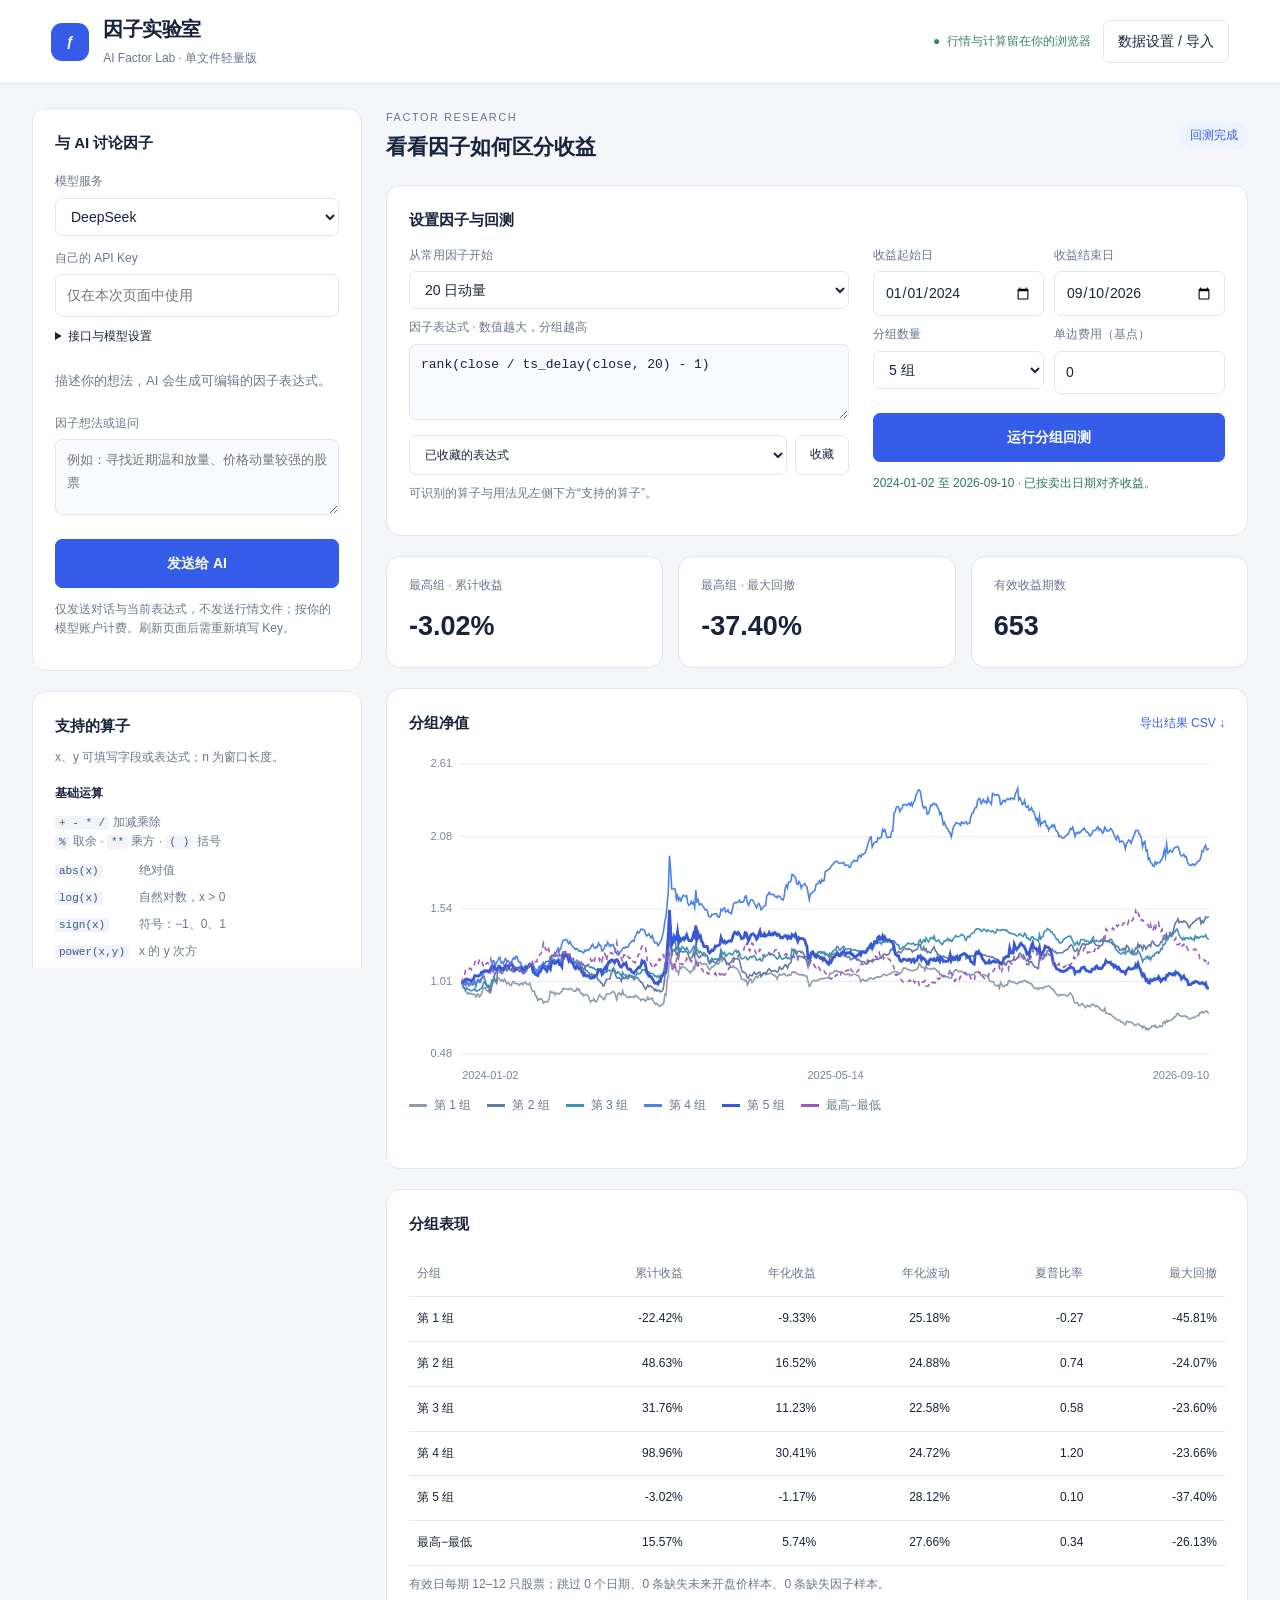
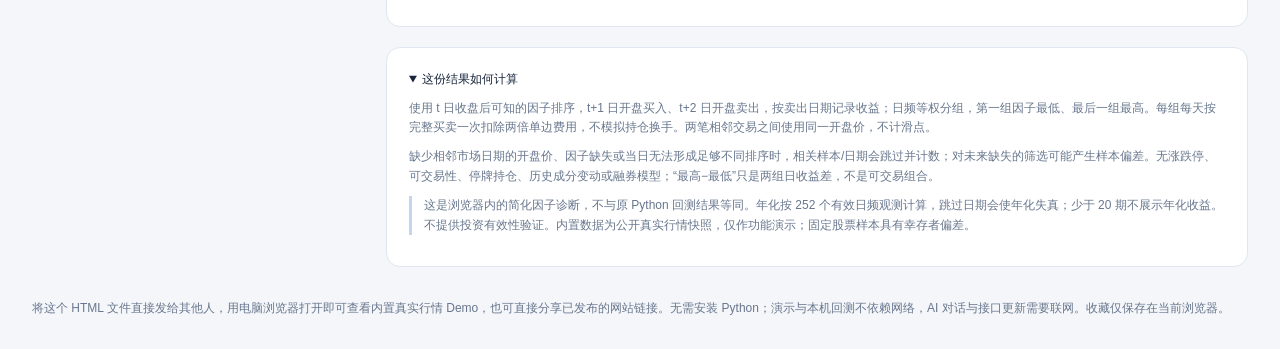
==== commit fd8148c9: "Add supported operator reference below AI chat" ====
--- a/index.html
+++ b/index.html
@@ -10,6 +10,7 @@
 @media(max-width:950px){main{grid-template-columns:290px minmax(0,1fr);padding:0 18px;gap:16px}.card{padding:17px}.metrics{gap:8px}.metric{padding:15px}.metric strong{font-size:23px}}@media(max-width:740px){header{padding:14px 20px;height:auto}.local{display:none}main{grid-template-columns:minmax(0,1fr);margin:20px auto}.metrics{grid-template-columns:repeat(3,1fr)}.result-head h2{font-size:18px}.metric strong{font-size:20px}canvas,.empty{height:280px}footer{padding:0 20px 24px}}
 
 .backtest-grid{display:grid;grid-template-columns:minmax(0,1.25fr) minmax(0,1fr);gap:24px}.backtest-panel h2{margin-bottom:4px}.backtest-panel label{margin-top:9px}.backtest-panel textarea{min-height:76px}aside{position:sticky;top:20px;max-height:calc(100vh - 40px);overflow:auto}dialog{width:min(760px,calc(100vw - 32px));max-height:88vh;border:1px solid var(--line);border-radius:14px;padding:0;color:var(--ink);background:var(--paper)}dialog::backdrop{background:rgba(16,30,55,.38)}.dialog-head{padding:14px 22px;position:sticky;top:0;background:var(--paper);border-bottom:1px solid var(--line);z-index:1}dialog .card{border:0;border-radius:0}dialog h2{margin-top:0}.backtest-panel .primary{margin-top:19px}main{margin-top:24px}@media(max-width:1000px){.backtest-grid{gap:14px}}@media(max-width:740px){aside{position:static;max-height:none}.backtest-grid{grid-template-columns:minmax(0,1fr)}.results{grid-row:1}header .brand small{display:none}header{gap:8px}header button{font-size:12px;padding:8px}.backtest-panel .primary{margin-top:12px}}
+.operator-help{font-size:12px}.operator-help h2{margin-bottom:8px}.operator-help h3{font-size:12px;color:var(--ink);margin:16px 0 7px}.operator-help dl{display:grid;grid-template-columns:max-content minmax(0,1fr);gap:7px 10px;margin:7px 0}.operator-help dt,.operator-help dd{margin:0}.operator-help dd{color:var(--muted);overflow-wrap:anywhere}.operator-help code{font-size:11px}.operator-help details{border-top:1px solid var(--line);padding-top:10px;margin-top:12px}
 </style>
 </head>
 <body>
@@ -19,10 +20,23 @@
 
 <section class="card"><h2>与 AI 讨论因子</h2><label for="provider">模型服务</label><select id="provider"><option value="deepseek">DeepSeek</option><option value="openai">OpenAI</option><option value="custom">自定义兼容接口</option></select><label for="api-key">自己的 API Key</label><input id="api-key" type="password" autocomplete="off" placeholder="仅在本次页面中使用"><details style="margin-top:10px"><summary>接口与模型设置</summary><label for="endpoint">Chat Completions 完整地址</label><input id="endpoint" type="url" value="https://api.deepseek.com/chat/completions"><label for="model">模型名称</label><input id="model" value="deepseek-chat"><p>直接调用此地址。服务需允许浏览器跨域访问（含 file:// 页面）；否则需换成允许 CORS 的兼容接口。Key 只发给你填写的地址，不会保存到收藏或 HTML。</p></details><div id="chat" aria-live="polite" style="max-height:280px;overflow:auto;margin-top:14px;font-size:13px"><p>描述你的想法，AI 会生成可编辑的因子表达式。</p></div><label for="idea">因子想法或追问</label><textarea id="idea" placeholder="例如：寻找近期温和放量、价格动量较强的股票" style="font-family:inherit;min-height:76px"></textarea><button id="ask-ai" class="primary">发送给 AI</button><div id="ai-status" class="status" role="status"></div><p class="hint">仅发送对话与当前表达式，不发送行情文件；按你的模型账户计费。刷新页面后需重新填写 Key。</p></section>
 
+<section class="card operator-help" aria-labelledby="operator-title">
+<h2 id="operator-title">支持的算子</h2>
+<p class="hint">x、y 可填写字段或表达式；n 为窗口长度。</p>
+<h3>基础运算</h3>
+<p><code>+ - * /</code> 加减乘除<br><code>%</code> 取余 · <code>**</code> 乘方 · <code>( )</code> 括号</p>
+<dl><dt><code>abs(x)</code></dt><dd>绝对值</dd><dt><code>log(x)</code></dt><dd>自然对数，x &gt; 0</dd><dt><code>sign(x)</code></dt><dd>符号：−1、0、1</dd><dt><code>power(x,y)</code></dt><dd>x 的 y 次方</dd></dl>
+<h3>截面算子 · 同一天比较股票</h3>
+<dl><dt><code>rank(x)</code></dt><dd>百分位排名，并列取平均</dd><dt><code>zscore(x)</code></dt><dd>减均值，再除以样本标准差</dd></dl>
+<h3>时序算子 · 同一只股票</h3>
+<dl><dt><code>ts_delay(x,n)</code></dt><dd>前 n 条记录的值</dd><dt><code>ts_delta(x,n)</code></dt><dd>当前值减前 n 条记录的值</dd><dt><code>ts_mean(x,n)</code></dt><dd>最近 n 条记录的均值</dd><dt><code>ts_std(x,n)</code></dt><dd>最近 n 条记录的样本标准差</dd><dt><code>ts_min(x,n)</code></dt><dd>最近 n 条记录的最小值</dd><dt><code>ts_max(x,n)</code></dt><dd>最近 n 条记录的最大值</dd><dt><code>ts_rank(x,n)</code></dt><dd>当前值在最近 n 条记录中的百分位排名</dd></dl>
+<p class="hint">n 必须为 1–252 的整数常量。滚动窗口包含当前记录；按股票已有记录计数，不自动补齐缺失日期。预热不足或窗口内数值缺失时不产生有效因子值。</p>
+<details><summary>可用字段与示例</summary><p><code>open</code> 开盘 · <code>high</code> 最高 · <code>low</code> 最低 · <code>close</code> 收盘 · <code>volume</code> 成交量 · <code>amount</code> 成交额</p><p>20 日动量排名：<br><code>rank(close / ts_delay(close, 20) - 1)</code></p></details>
+</section>
 </aside>
 <div class="results">
 <div class="result-head row"><div><div class="eyebrow">FACTOR RESEARCH</div><h2>看看因子如何区分收益</h2></div><span class="pill" id="result-tag">等待数据</span></div>
-<section class="card backtest-panel" aria-label="因子与回测设置"><h2>设置因子与回测</h2><div class="backtest-grid"><div><label for="preset">从常用因子开始</label><select id="preset"><option value="rank(close / ts_delay(close, 20) - 1)">20 日动量</option><option value="-rank(close / ts_delay(close, 5) - 1)">5 日反转</option><option value="rank(volume / ts_mean(volume, 20))">20 日相对成交量</option><option value="-rank(ts_std(close / ts_delay(close, 1) - 1, 20))">20 日低波动</option><option value="rank(close)">收盘价排序（检查用）</option></select><label for="expression">因子表达式 · 数值越大，分组越高</label><textarea id="expression" spellcheck="false">rank(close / ts_delay(close, 20) - 1)</textarea><div class="fav"><select id="favorites" aria-label="已收藏因子"><option value="">已收藏的表达式</option></select><button id="save">收藏</button></div><details style="margin-top:12px"><summary>支持的函数</summary><p>四则运算、<code>**</code>、括号；<code>rank(x)</code>、<code>zscore(x)</code>、<code>abs(x)</code>、<code>log(x)</code>、<code>sign(x)</code>、<code>power(x,n)</code>；<code>ts_delay(x,n)</code>、<code>ts_delta(x,n)</code>、<code>ts_mean(x,n)</code>、<code>ts_std(x,n)</code>、<code>ts_min(x,n)</code>、<code>ts_max(x,n)</code>、<code>ts_rank(x,n)</code>。时间窗口按每只股票的有效记录数计，不包含未来值。rank 为当日截面平均百分位。</p></details></div><div><div class="cols"><div><label for="start">收益起始日</label><input id="start" type="date"></div><div><label for="end">收益结束日</label><input id="end" type="date"></div></div><div class="cols"><div><label for="layers">分组数量</label><select id="layers"><option value="3">3 组</option><option value="5" selected>5 组</option><option value="10">10 组</option></select></div><div><label for="fee">单边费用（基点）</label><input id="fee" type="number" value="0" min="0" max="100" step="0.5"></div></div><button id="run" class="primary" disabled>运行分组回测</button><div id="run-status" class="status" role="status" aria-live="polite"></div></div></div></section>
+<section class="card backtest-panel" aria-label="因子与回测设置"><h2>设置因子与回测</h2><div class="backtest-grid"><div><label for="preset">从常用因子开始</label><select id="preset"><option value="rank(close / ts_delay(close, 20) - 1)">20 日动量</option><option value="-rank(close / ts_delay(close, 5) - 1)">5 日反转</option><option value="rank(volume / ts_mean(volume, 20))">20 日相对成交量</option><option value="-rank(ts_std(close / ts_delay(close, 1) - 1, 20))">20 日低波动</option><option value="rank(close)">收盘价排序（检查用）</option></select><label for="expression">因子表达式 · 数值越大，分组越高</label><textarea id="expression" spellcheck="false">rank(close / ts_delay(close, 20) - 1)</textarea><div class="fav"><select id="favorites" aria-label="已收藏因子"><option value="">已收藏的表达式</option></select><button id="save">收藏</button></div><p class="hint">可识别的算子与用法见左侧下方“支持的算子”。</p></div><div><div class="cols"><div><label for="start">收益起始日</label><input id="start" type="date"></div><div><label for="end">收益结束日</label><input id="end" type="date"></div></div><div class="cols"><div><label for="layers">分组数量</label><select id="layers"><option value="3">3 组</option><option value="5" selected>5 组</option><option value="10">10 组</option></select></div><div><label for="fee">单边费用（基点）</label><input id="fee" type="number" value="0" min="0" max="100" step="0.5"></div></div><button id="run" class="primary" disabled>运行分组回测</button><div id="run-status" class="status" role="status" aria-live="polite"></div></div></div></section>
 <div class="metrics"><div class="card metric"><span>最高组 · 累计收益</span><strong id="total">—</strong></div><div class="card metric"><span>最高组 · 最大回撤</span><strong id="drawdown">—</strong></div><div class="card metric"><span>有效收益期数</span><strong id="periods">—</strong></div></div>
 <section class="card"><div class="row chart-top"><h2>分组净值</h2><button id="export" class="text-button" disabled>导出结果 CSV ↓</button></div><div class="chart"><div class="empty" id="empty"><strong>从自己的数据开始</strong><p>导入行情 → 编辑因子 → 查看分组表现</p></div><canvas id="chart" aria-label="分组净值曲线" hidden></canvas></div><div id="legend" class="legend"></div><div id="tooltip" class="tooltip"></div></section>
 <section class="card"><h2>分组表现</h2><div class="table-wrap"><table><thead><tr><th>分组</th><th>累计收益</th><th>年化收益</th><th>年化波动</th><th>夏普比率</th><th>最大回撤</th></tr></thead><tbody id="table"><tr><td colspan="6" style="text-align:center;color:#8a97aa;padding:34px">运行后展示结果</td></tr></tbody></table></div><p id="coverage" class="hint"></p></section>
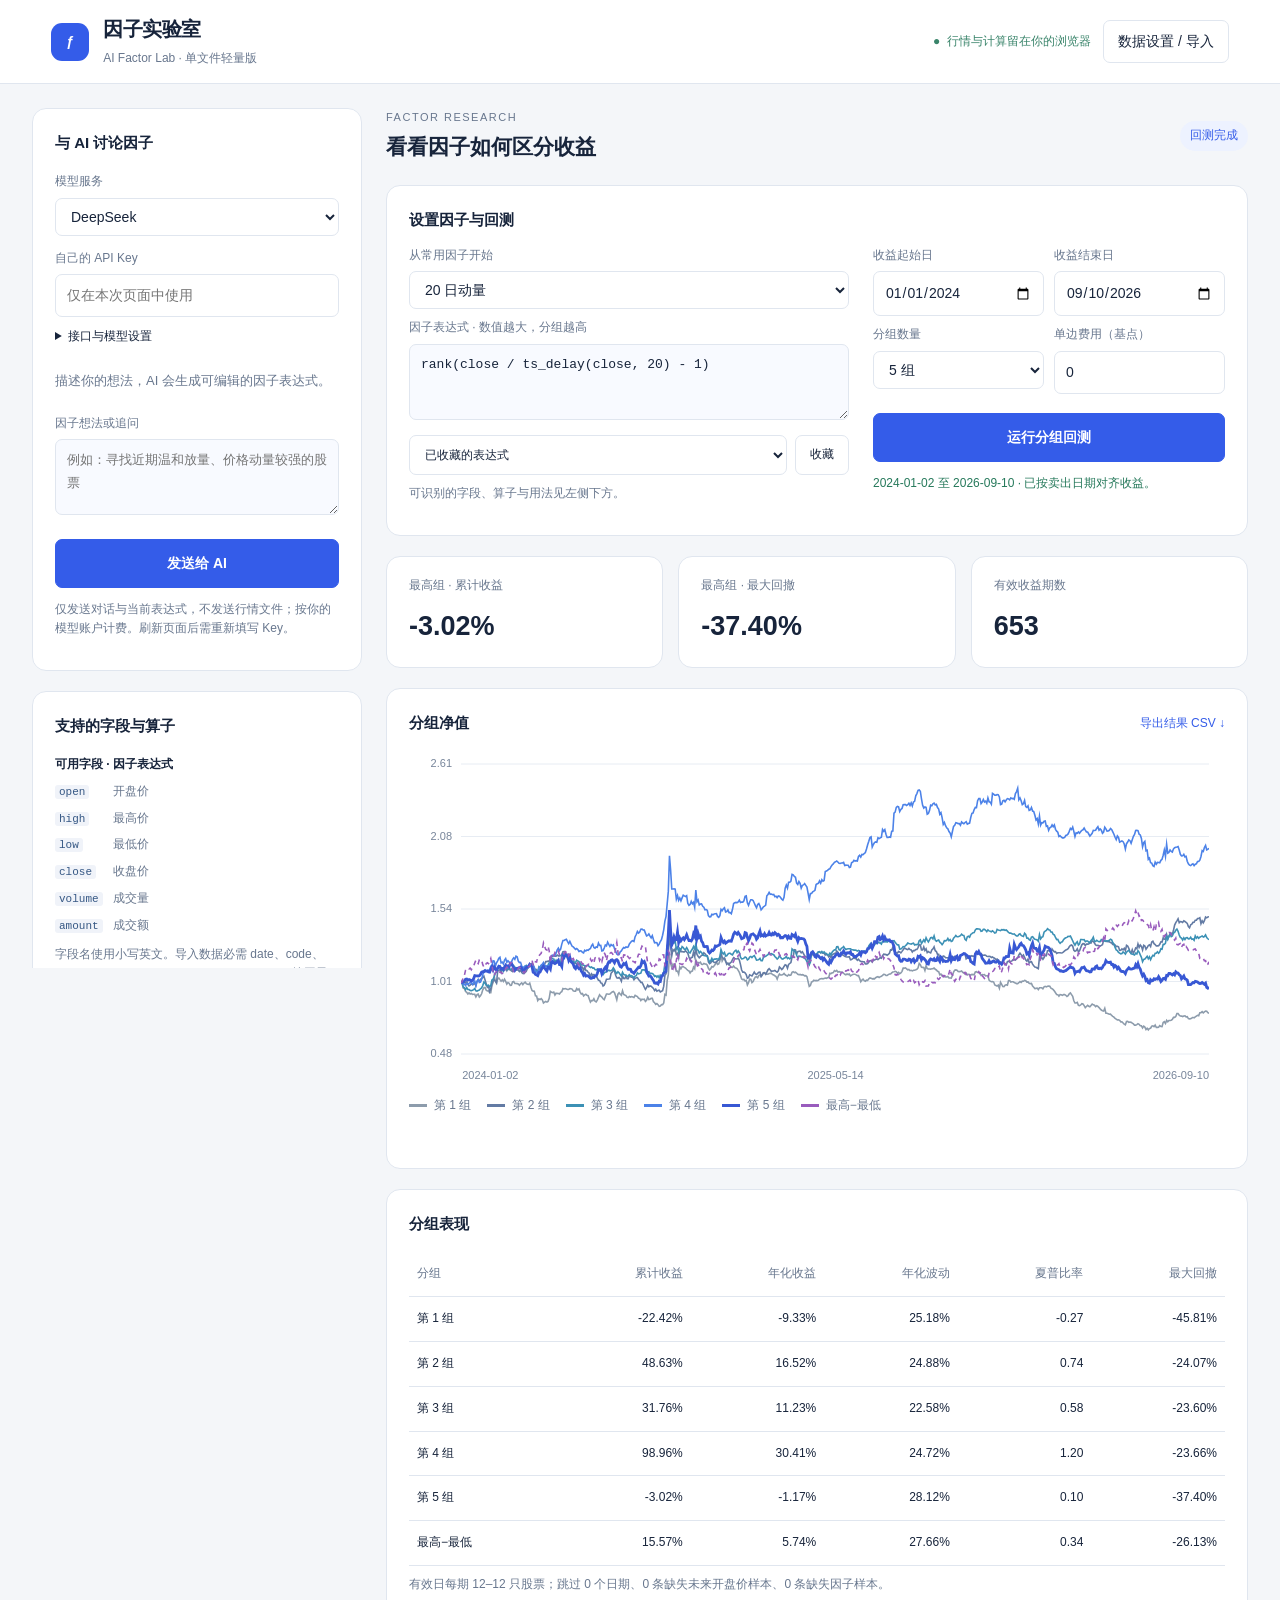
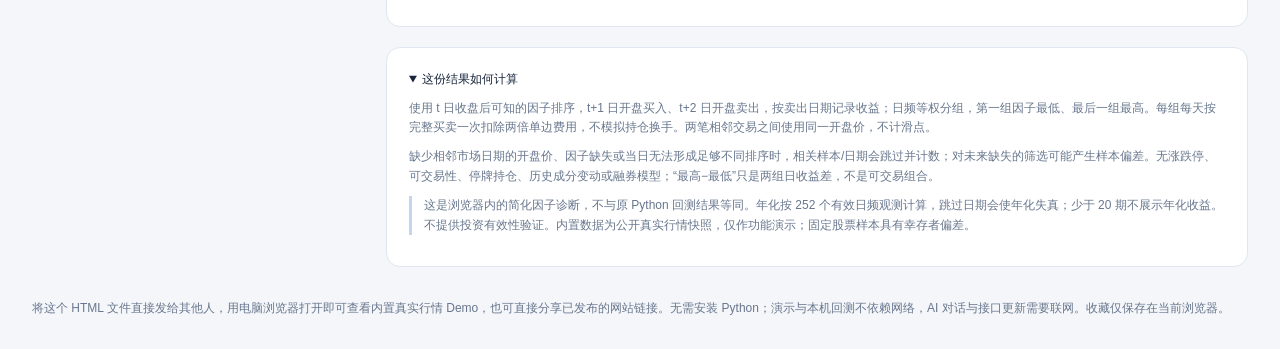
==== commit ffd6d5ad: "Show supported factor fields alongside operator reference" ====
--- a/index.html
+++ b/index.html
@@ -21,7 +21,10 @@
 <section class="card"><h2>与 AI 讨论因子</h2><label for="provider">模型服务</label><select id="provider"><option value="deepseek">DeepSeek</option><option value="openai">OpenAI</option><option value="custom">自定义兼容接口</option></select><label for="api-key">自己的 API Key</label><input id="api-key" type="password" autocomplete="off" placeholder="仅在本次页面中使用"><details style="margin-top:10px"><summary>接口与模型设置</summary><label for="endpoint">Chat Completions 完整地址</label><input id="endpoint" type="url" value="https://api.deepseek.com/chat/completions"><label for="model">模型名称</label><input id="model" value="deepseek-chat"><p>直接调用此地址。服务需允许浏览器跨域访问（含 file:// 页面）；否则需换成允许 CORS 的兼容接口。Key 只发给你填写的地址，不会保存到收藏或 HTML。</p></details><div id="chat" aria-live="polite" style="max-height:280px;overflow:auto;margin-top:14px;font-size:13px"><p>描述你的想法，AI 会生成可编辑的因子表达式。</p></div><label for="idea">因子想法或追问</label><textarea id="idea" placeholder="例如：寻找近期温和放量、价格动量较强的股票" style="font-family:inherit;min-height:76px"></textarea><button id="ask-ai" class="primary">发送给 AI</button><div id="ai-status" class="status" role="status"></div><p class="hint">仅发送对话与当前表达式，不发送行情文件；按你的模型账户计费。刷新页面后需重新填写 Key。</p></section>
 
 <section class="card operator-help" aria-labelledby="operator-title">
-<h2 id="operator-title">支持的算子</h2>
+<h2 id="operator-title">支持的字段与算子</h2>
+<h3>可用字段 · 因子表达式</h3>
+<dl><dt><code>open</code></dt><dd>开盘价</dd><dt><code>high</code></dt><dd>最高价</dd><dt><code>low</code></dt><dd>最低价</dd><dt><code>close</code></dt><dd>收盘价</dd><dt><code>volume</code></dt><dd>成交量</dd><dt><code>amount</code></dt><dd>成交额</dd></dl>
+<p class="hint">字段名使用小写英文。导入数据必需 date、code、open、close；high、low、volume、amount 按因子需要提供。date（日期）与 code（股票代码）仅用于数据识别，不可放入因子表达式。</p>
 <p class="hint">x、y 可填写字段或表达式；n 为窗口长度。</p>
 <h3>基础运算</h3>
 <p><code>+ - * /</code> 加减乘除<br><code>%</code> 取余 · <code>**</code> 乘方 · <code>( )</code> 括号</p>
@@ -31,12 +34,12 @@
 <h3>时序算子 · 同一只股票</h3>
 <dl><dt><code>ts_delay(x,n)</code></dt><dd>前 n 条记录的值</dd><dt><code>ts_delta(x,n)</code></dt><dd>当前值减前 n 条记录的值</dd><dt><code>ts_mean(x,n)</code></dt><dd>最近 n 条记录的均值</dd><dt><code>ts_std(x,n)</code></dt><dd>最近 n 条记录的样本标准差</dd><dt><code>ts_min(x,n)</code></dt><dd>最近 n 条记录的最小值</dd><dt><code>ts_max(x,n)</code></dt><dd>最近 n 条记录的最大值</dd><dt><code>ts_rank(x,n)</code></dt><dd>当前值在最近 n 条记录中的百分位排名</dd></dl>
 <p class="hint">n 必须为 1–252 的整数常量。滚动窗口包含当前记录；按股票已有记录计数，不自动补齐缺失日期。预热不足或窗口内数值缺失时不产生有效因子值。</p>
-<details><summary>可用字段与示例</summary><p><code>open</code> 开盘 · <code>high</code> 最高 · <code>low</code> 最低 · <code>close</code> 收盘 · <code>volume</code> 成交量 · <code>amount</code> 成交额</p><p>20 日动量排名：<br><code>rank(close / ts_delay(close, 20) - 1)</code></p></details>
+<details><summary>表达式示例</summary><p>20 日动量排名：<br><code>rank(close / ts_delay(close, 20) - 1)</code></p></details>
 </section>
 </aside>
 <div class="results">
 <div class="result-head row"><div><div class="eyebrow">FACTOR RESEARCH</div><h2>看看因子如何区分收益</h2></div><span class="pill" id="result-tag">等待数据</span></div>
-<section class="card backtest-panel" aria-label="因子与回测设置"><h2>设置因子与回测</h2><div class="backtest-grid"><div><label for="preset">从常用因子开始</label><select id="preset"><option value="rank(close / ts_delay(close, 20) - 1)">20 日动量</option><option value="-rank(close / ts_delay(close, 5) - 1)">5 日反转</option><option value="rank(volume / ts_mean(volume, 20))">20 日相对成交量</option><option value="-rank(ts_std(close / ts_delay(close, 1) - 1, 20))">20 日低波动</option><option value="rank(close)">收盘价排序（检查用）</option></select><label for="expression">因子表达式 · 数值越大，分组越高</label><textarea id="expression" spellcheck="false">rank(close / ts_delay(close, 20) - 1)</textarea><div class="fav"><select id="favorites" aria-label="已收藏因子"><option value="">已收藏的表达式</option></select><button id="save">收藏</button></div><p class="hint">可识别的算子与用法见左侧下方“支持的算子”。</p></div><div><div class="cols"><div><label for="start">收益起始日</label><input id="start" type="date"></div><div><label for="end">收益结束日</label><input id="end" type="date"></div></div><div class="cols"><div><label for="layers">分组数量</label><select id="layers"><option value="3">3 组</option><option value="5" selected>5 组</option><option value="10">10 组</option></select></div><div><label for="fee">单边费用（基点）</label><input id="fee" type="number" value="0" min="0" max="100" step="0.5"></div></div><button id="run" class="primary" disabled>运行分组回测</button><div id="run-status" class="status" role="status" aria-live="polite"></div></div></div></section>
+<section class="card backtest-panel" aria-label="因子与回测设置"><h2>设置因子与回测</h2><div class="backtest-grid"><div><label for="preset">从常用因子开始</label><select id="preset"><option value="rank(close / ts_delay(close, 20) - 1)">20 日动量</option><option value="-rank(close / ts_delay(close, 5) - 1)">5 日反转</option><option value="rank(volume / ts_mean(volume, 20))">20 日相对成交量</option><option value="-rank(ts_std(close / ts_delay(close, 1) - 1, 20))">20 日低波动</option><option value="rank(close)">收盘价排序（检查用）</option></select><label for="expression">因子表达式 · 数值越大，分组越高</label><textarea id="expression" spellcheck="false">rank(close / ts_delay(close, 20) - 1)</textarea><div class="fav"><select id="favorites" aria-label="已收藏因子"><option value="">已收藏的表达式</option></select><button id="save">收藏</button></div><p class="hint">可识别的字段、算子与用法见左侧下方。</p></div><div><div class="cols"><div><label for="start">收益起始日</label><input id="start" type="date"></div><div><label for="end">收益结束日</label><input id="end" type="date"></div></div><div class="cols"><div><label for="layers">分组数量</label><select id="layers"><option value="3">3 组</option><option value="5" selected>5 组</option><option value="10">10 组</option></select></div><div><label for="fee">单边费用（基点）</label><input id="fee" type="number" value="0" min="0" max="100" step="0.5"></div></div><button id="run" class="primary" disabled>运行分组回测</button><div id="run-status" class="status" role="status" aria-live="polite"></div></div></div></section>
 <div class="metrics"><div class="card metric"><span>最高组 · 累计收益</span><strong id="total">—</strong></div><div class="card metric"><span>最高组 · 最大回撤</span><strong id="drawdown">—</strong></div><div class="card metric"><span>有效收益期数</span><strong id="periods">—</strong></div></div>
 <section class="card"><div class="row chart-top"><h2>分组净值</h2><button id="export" class="text-button" disabled>导出结果 CSV ↓</button></div><div class="chart"><div class="empty" id="empty"><strong>从自己的数据开始</strong><p>导入行情 → 编辑因子 → 查看分组表现</p></div><canvas id="chart" aria-label="分组净值曲线" hidden></canvas></div><div id="legend" class="legend"></div><div id="tooltip" class="tooltip"></div></section>
 <section class="card"><h2>分组表现</h2><div class="table-wrap"><table><thead><tr><th>分组</th><th>累计收益</th><th>年化收益</th><th>年化波动</th><th>夏普比率</th><th>最大回撤</th></tr></thead><tbody id="table"><tr><td colspan="6" style="text-align:center;color:#8a97aa;padding:34px">运行后展示结果</td></tr></tbody></table></div><p id="coverage" class="hint"></p></section>
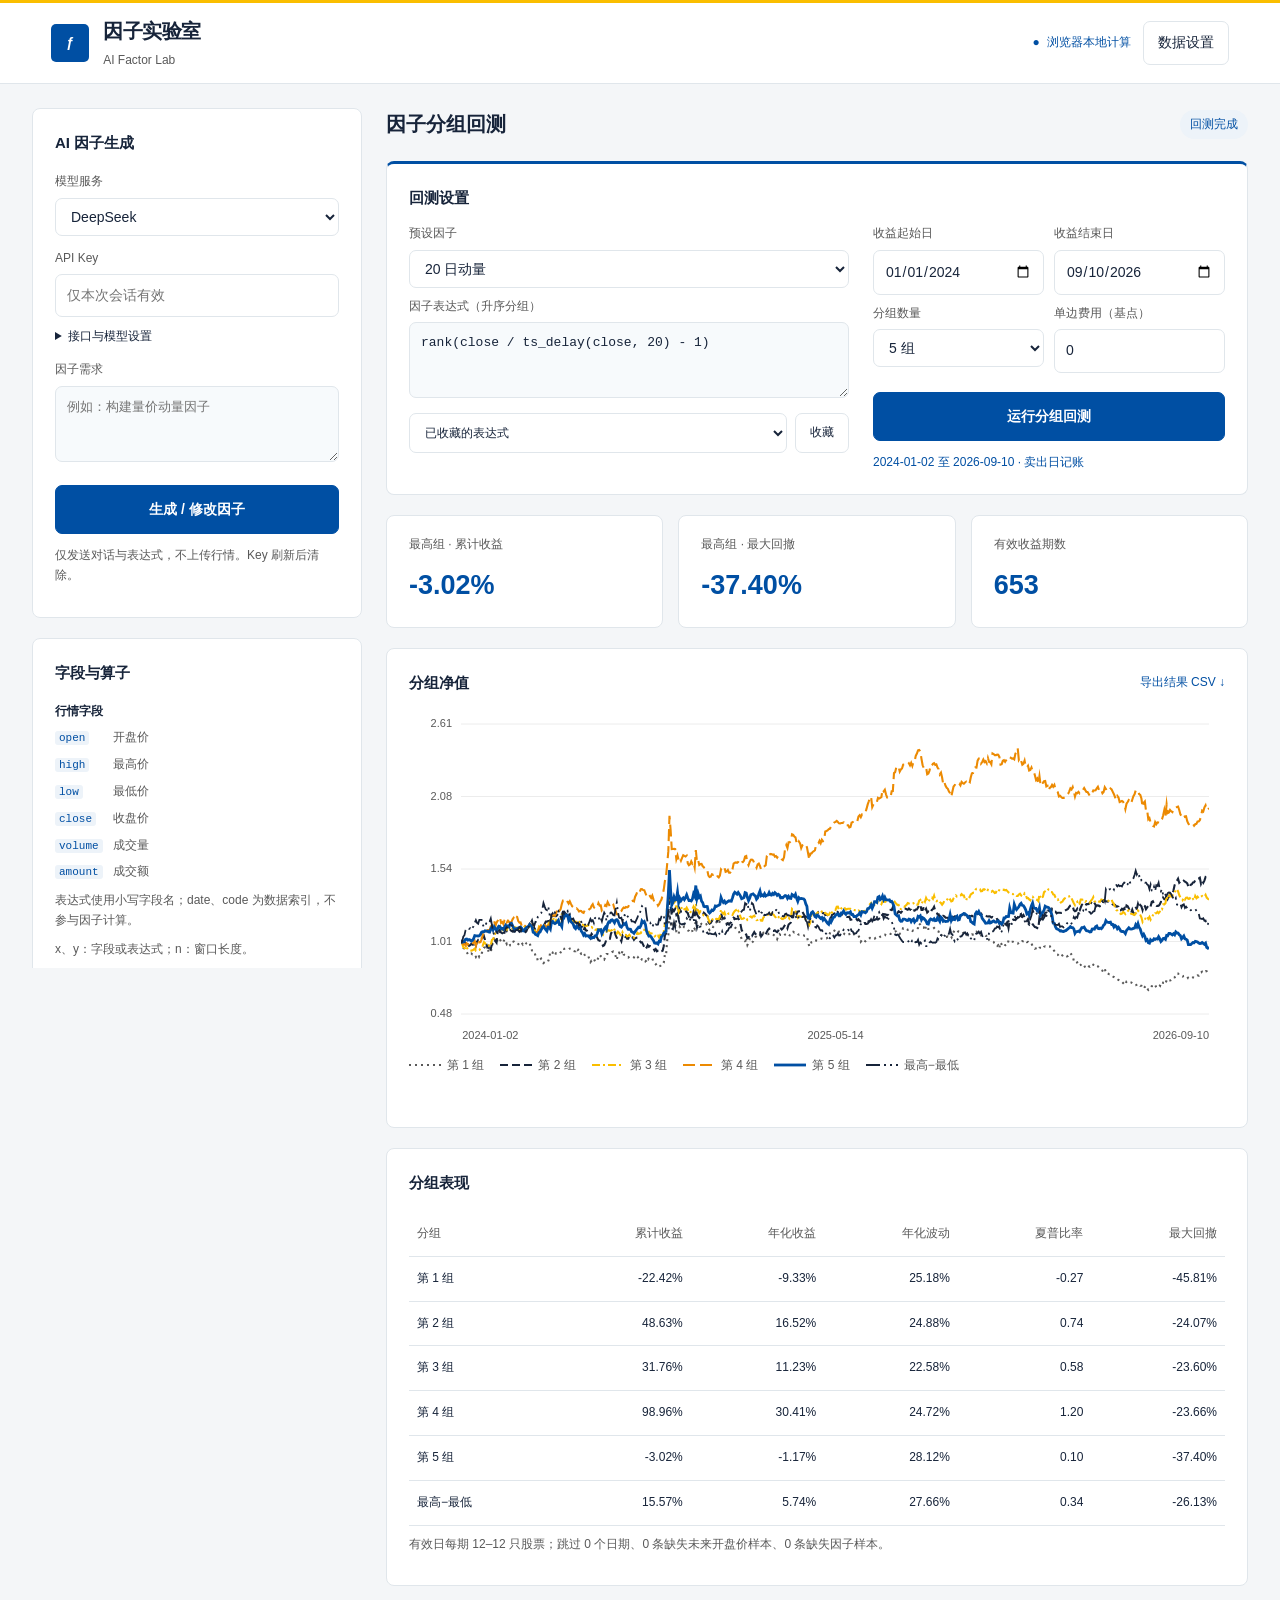
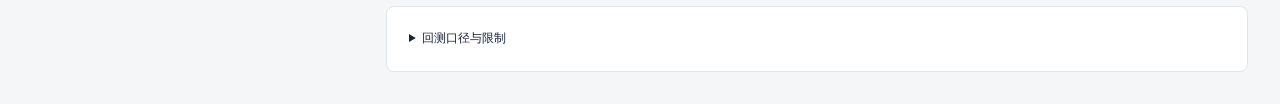
==== commit b939e19a: "Apply FULLGOAL colors, distinguish group lines and simplify copy" ====
--- a/index.html
+++ b/index.html
@@ -3,51 +3,52 @@
 <head>
 <meta charset="utf-8">
 <meta name="viewport" content="width=device-width,initial-scale=1">
-<title>因子实验室 · 单文件版</title>
+<title>因子实验室 · AI Factor Lab</title>
 <style>
-:root{--bg:#f4f6f9;--paper:#fff;--ink:#17243b;--muted:#68778e;--line:#e0e6ef;--blue:#345ce9;--soft:#edf2ff}
-*{box-sizing:border-box}body{margin:0;background:var(--bg);color:var(--ink);font:14px/1.65 -apple-system,BlinkMacSystemFont,"Segoe UI","PingFang SC","Microsoft YaHei",sans-serif}header{height:84px;background:var(--paper);border-bottom:1px solid var(--line);display:flex;align-items:center;justify-content:space-between;padding:0 4vw;gap:16px}.brand{display:flex;align-items:center;gap:14px}.mark{width:38px;height:38px;background:var(--blue);color:white;display:grid;place-items:center;border-radius:11px;font-weight:800}h1{font-size:20px;letter-spacing:-.5px;margin:0}header small{color:var(--muted)}.local{font-size:12px;color:#39846a}.local::before{content:'●';margin-right:7px}main{max-width:1440px;margin:32px auto;padding:0 32px;display:grid;grid-template-columns:330px minmax(0,1fr);gap:24px;align-items:start}aside,.results{display:grid;gap:20px;min-width:0}.card{min-width:0;background:var(--paper);border:1px solid var(--line);border-radius:14px;padding:22px}h2{font-size:15px;margin:0 0 16px;display:flex;align-items:center;gap:9px}.step{color:var(--blue);font-size:12px;background:var(--soft);width:24px;height:24px;border-radius:7px;display:inline-grid;place-items:center}p{margin:9px 0;color:var(--muted)}label{display:block;color:var(--muted);font-size:12px;margin:13px 0 6px}input,select,textarea,button{font:inherit}input,select,textarea{width:100%;border:1px solid var(--line);border-radius:7px;background:#fff;padding:9px 11px;color:var(--ink)}input:focus,select:focus,textarea:focus{outline:2px solid #c0ceff;outline-offset:1px}textarea{resize:vertical;min-height:84px;font:13px/1.7 ui-monospace,Consolas,monospace;background:#f8faff}button{border:1px solid var(--line);background:#fff;color:var(--ink);padding:9px 14px;border-radius:7px;cursor:pointer}button:hover{border-color:var(--blue);color:var(--blue)}button:disabled{opacity:.45;cursor:not-allowed}.primary{background:var(--blue);color:white;border-color:var(--blue);width:100%;font-weight:600;padding:12px;margin-top:16px}.primary:hover{background:#254cd0;color:#fff}.upload{border:1px dashed #b4c3e8;background:#f8faff;padding:18px;border-radius:10px}.upload input{font-size:12px;border:0;background:none;padding:8px 0 0}small,.hint{font-size:12px;color:var(--muted)}.row{display:flex;align-items:center;gap:12px;justify-content:space-between}.cols{display:grid;grid-template-columns:minmax(0,1fr) minmax(0,1fr);gap:10px}.text-button{padding:0;border:0;color:var(--blue);background:none;font-size:12px}.status{font-size:12px;white-space:pre-line;overflow-wrap:anywhere;border-radius:8px;margin:12px 0 0}.error{color:#b63a4c}.success{color:#26795b}.result-head h2{font-size:21px;margin:0}.eyebrow{font-size:11px;letter-spacing:1.5px;color:var(--muted);margin-bottom:4px}.pill{font-size:12px;background:var(--soft);color:var(--blue);padding:5px 10px;border-radius:20px}.metrics{display:grid;grid-template-columns:repeat(3,1fr);gap:15px}.metric{padding:19px 22px}.metric span{font-size:12px;color:var(--muted);display:block}.metric strong{display:block;font-size:27px;font-weight:650;margin-top:8px}.chart-top{margin-bottom:12px}.chart-top h2{margin:0}canvas{width:100%;height:340px;display:block}.chart{position:relative;min-width:0}.empty{height:340px;display:grid;place-content:center;text-align:center;color:var(--muted)}.empty strong{font-weight:500;font-size:19px;color:#8a97aa}.empty p{font-size:13px}.legend{display:flex;gap:16px;flex-wrap:wrap;margin-top:8px;font-size:12px;color:var(--muted)}.legend span::before{content:'';display:inline-block;width:18px;height:3px;background:var(--color);vertical-align:middle;margin-right:7px}.table-wrap{overflow:auto}table{width:100%;border-collapse:collapse;font-size:12px;white-space:nowrap}th,td{text-align:right;padding:12px 8px;border-bottom:1px solid var(--line)}th{font-weight:500;color:var(--muted)}th:first-child,td:first-child{text-align:left}details{font-size:12px;color:var(--muted)}summary{cursor:pointer;color:var(--ink);font-weight:500}code{background:#f0f3f9;color:#365884;padding:1px 4px;border-radius:3px;overflow-wrap:anywhere}footer{max-width:1440px;padding:0 32px 30px;margin:auto;font-size:12px;color:var(--muted)}.tooltip{min-height:22px;color:var(--muted);font-size:12px;font-variant-numeric:tabular-nums;margin-top:8px}[hidden]{display:none!important}.fav{display:flex;gap:8px;margin-top:8px}.fav select{min-width:0;font-size:12px}.fav button{white-space:nowrap;font-size:12px}.notice{border-left:3px solid #c7d4ed;padding-left:12px}
+:root{--bg:#F4F6F8;--paper:#FFFFFF;--ink:#17243A;--muted:#595959;--line:#E0E6EB;--blue:#004FA3;--gold:#FABE00;--soft:#EDF3F9}
+*{box-sizing:border-box}body{margin:0;background:var(--bg);color:var(--ink);font:14px/1.65 -apple-system,BlinkMacSystemFont,"Segoe UI","PingFang SC","Microsoft YaHei",sans-serif}header{height:84px;background:var(--paper);border-bottom:1px solid var(--line);display:flex;align-items:center;justify-content:space-between;padding:0 4vw;gap:16px}.brand{display:flex;align-items:center;gap:14px}.mark{width:38px;height:38px;background:var(--blue);color:white;display:grid;place-items:center;border-radius:11px;font-weight:800}h1{font-size:20px;letter-spacing:-.5px;margin:0}header small{color:var(--muted)}.local{font-size:12px;color:var(--blue)}.local::before{content:'●';margin-right:7px}main{max-width:1440px;margin:32px auto;padding:0 32px;display:grid;grid-template-columns:330px minmax(0,1fr);gap:24px;align-items:start}aside,.results{display:grid;gap:20px;min-width:0}.card{min-width:0;background:var(--paper);border:1px solid var(--line);border-radius:14px;padding:22px}h2{font-size:15px;margin:0 0 16px;display:flex;align-items:center;gap:9px}.step{color:var(--blue);font-size:12px;background:var(--soft);width:24px;height:24px;border-radius:7px;display:inline-grid;place-items:center}p{margin:9px 0;color:var(--muted)}label{display:block;color:var(--muted);font-size:12px;margin:13px 0 6px}input,select,textarea,button{font:inherit}input,select,textarea{width:100%;border:1px solid var(--line);border-radius:7px;background:#fff;padding:9px 11px;color:var(--ink)}input:focus,select:focus,textarea:focus{outline:2px solid #C7D9EC;outline-offset:1px}textarea{resize:vertical;min-height:84px;font:13px/1.7 ui-monospace,Consolas,monospace;background:#F7FAFC}button{border:1px solid var(--line);background:#fff;color:var(--ink);padding:9px 14px;border-radius:7px;cursor:pointer}button:hover{border-color:var(--blue);color:var(--blue)}button:disabled{opacity:.45;cursor:not-allowed}.primary{background:var(--blue);color:white;border-color:var(--blue);width:100%;font-weight:600;padding:12px;margin-top:16px}.primary:hover{background:#003D80;color:#fff}.upload{border:1px dashed #C7D9EC;background:#F7FAFC;padding:18px;border-radius:10px}.upload input{font-size:12px;border:0;background:none;padding:8px 0 0}small,.hint{font-size:12px;color:var(--muted)}.row{display:flex;align-items:center;gap:12px;justify-content:space-between}.cols{display:grid;grid-template-columns:minmax(0,1fr) minmax(0,1fr);gap:10px}.text-button{padding:0;border:0;color:var(--blue);background:none;font-size:12px}.status{font-size:12px;white-space:pre-line;overflow-wrap:anywhere;border-radius:8px;margin:12px 0 0}.error{color:#b63a4c}.success{color:var(--blue)}.result-head h2{font-size:21px;margin:0}.eyebrow{font-size:11px;letter-spacing:1.5px;color:var(--muted);margin-bottom:4px}.pill{font-size:12px;background:var(--soft);color:var(--blue);padding:5px 10px;border-radius:20px}.metrics{display:grid;grid-template-columns:repeat(3,1fr);gap:15px}.metric{padding:19px 22px}.metric span{font-size:12px;color:var(--muted);display:block}.metric strong{display:block;font-size:27px;font-weight:650;margin-top:8px}.chart-top{margin-bottom:12px}.chart-top h2{margin:0}canvas{width:100%;height:340px;display:block}.chart{position:relative;min-width:0}.empty{height:340px;display:grid;place-content:center;text-align:center;color:var(--muted)}.empty strong{font-weight:500;font-size:19px;color:#8a97aa}.empty p{font-size:13px}.legend{display:flex;gap:16px;flex-wrap:wrap;margin-top:8px;font-size:12px;color:var(--muted)}.legend span{display:inline-flex;align-items:center;gap:6px}.legend svg{width:32px;height:12px;flex:none}.table-wrap{overflow:auto}table{width:100%;border-collapse:collapse;font-size:12px;white-space:nowrap}th,td{text-align:right;padding:12px 8px;border-bottom:1px solid var(--line)}th{font-weight:500;color:var(--muted)}th:first-child,td:first-child{text-align:left}details{font-size:12px;color:var(--muted)}summary{cursor:pointer;color:var(--ink);font-weight:500}code{background:#EDF3F9;color:#004FA3;padding:1px 4px;border-radius:3px;overflow-wrap:anywhere}footer{max-width:1440px;padding:0 32px 30px;margin:auto;font-size:12px;color:var(--muted)}.tooltip{min-height:22px;color:var(--muted);font-size:12px;font-variant-numeric:tabular-nums;margin-top:8px}[hidden]{display:none!important}.fav{display:flex;gap:8px;margin-top:8px}.fav select{min-width:0;font-size:12px}.fav button{white-space:nowrap;font-size:12px}.notice{border-left:3px solid #C7D9EC;padding-left:12px}
 @media(max-width:950px){main{grid-template-columns:290px minmax(0,1fr);padding:0 18px;gap:16px}.card{padding:17px}.metrics{gap:8px}.metric{padding:15px}.metric strong{font-size:23px}}@media(max-width:740px){header{padding:14px 20px;height:auto}.local{display:none}main{grid-template-columns:minmax(0,1fr);margin:20px auto}.metrics{grid-template-columns:repeat(3,1fr)}.result-head h2{font-size:18px}.metric strong{font-size:20px}canvas,.empty{height:280px}footer{padding:0 20px 24px}}
 
 .backtest-grid{display:grid;grid-template-columns:minmax(0,1.25fr) minmax(0,1fr);gap:24px}.backtest-panel h2{margin-bottom:4px}.backtest-panel label{margin-top:9px}.backtest-panel textarea{min-height:76px}aside{position:sticky;top:20px;max-height:calc(100vh - 40px);overflow:auto}dialog{width:min(760px,calc(100vw - 32px));max-height:88vh;border:1px solid var(--line);border-radius:14px;padding:0;color:var(--ink);background:var(--paper)}dialog::backdrop{background:rgba(16,30,55,.38)}.dialog-head{padding:14px 22px;position:sticky;top:0;background:var(--paper);border-bottom:1px solid var(--line);z-index:1}dialog .card{border:0;border-radius:0}dialog h2{margin-top:0}.backtest-panel .primary{margin-top:19px}main{margin-top:24px}@media(max-width:1000px){.backtest-grid{gap:14px}}@media(max-width:740px){aside{position:static;max-height:none}.backtest-grid{grid-template-columns:minmax(0,1fr)}.results{grid-row:1}header .brand small{display:none}header{gap:8px}header button{font-size:12px;padding:8px}.backtest-panel .primary{margin-top:12px}}
 .operator-help{font-size:12px}.operator-help h2{margin-bottom:8px}.operator-help h3{font-size:12px;color:var(--ink);margin:16px 0 7px}.operator-help dl{display:grid;grid-template-columns:max-content minmax(0,1fr);gap:7px 10px;margin:7px 0}.operator-help dt,.operator-help dd{margin:0}.operator-help dd{color:var(--muted);overflow-wrap:anywhere}.operator-help code{font-size:11px}.operator-help details{border-top:1px solid var(--line);padding-top:10px;margin-top:12px}
+header{border-top:3px solid var(--gold)}.mark{border-radius:5px}.card{border-radius:8px}.metric strong{color:var(--blue)}.backtest-panel{border-top:3px solid var(--blue)}.result-head h2{font-size:20px}#chat:empty{display:none}
 </style>
 </head>
 <body>
-<header><div class="brand"><div class="mark">ƒ</div><div><h1>因子实验室</h1><small>AI Factor Lab · 单文件轻量版</small></div></div><div class="row"><span class="local">行情与计算留在你的浏览器</span><button id="open-data">数据设置 / 导入</button></div></header>
+<header><div class="brand"><div class="mark">ƒ</div><div><h1>因子实验室</h1><small>AI Factor Lab</small></div></div><div class="row"><span class="local">浏览器本地计算</span><button id="open-data">数据设置</button></div></header>
 <main>
 <aside>
 
-<section class="card"><h2>与 AI 讨论因子</h2><label for="provider">模型服务</label><select id="provider"><option value="deepseek">DeepSeek</option><option value="openai">OpenAI</option><option value="custom">自定义兼容接口</option></select><label for="api-key">自己的 API Key</label><input id="api-key" type="password" autocomplete="off" placeholder="仅在本次页面中使用"><details style="margin-top:10px"><summary>接口与模型设置</summary><label for="endpoint">Chat Completions 完整地址</label><input id="endpoint" type="url" value="https://api.deepseek.com/chat/completions"><label for="model">模型名称</label><input id="model" value="deepseek-chat"><p>直接调用此地址。服务需允许浏览器跨域访问（含 file:// 页面）；否则需换成允许 CORS 的兼容接口。Key 只发给你填写的地址，不会保存到收藏或 HTML。</p></details><div id="chat" aria-live="polite" style="max-height:280px;overflow:auto;margin-top:14px;font-size:13px"><p>描述你的想法，AI 会生成可编辑的因子表达式。</p></div><label for="idea">因子想法或追问</label><textarea id="idea" placeholder="例如：寻找近期温和放量、价格动量较强的股票" style="font-family:inherit;min-height:76px"></textarea><button id="ask-ai" class="primary">发送给 AI</button><div id="ai-status" class="status" role="status"></div><p class="hint">仅发送对话与当前表达式，不发送行情文件；按你的模型账户计费。刷新页面后需重新填写 Key。</p></section>
+<section class="card"><h2>AI 因子生成</h2><label for="provider">模型服务</label><select id="provider"><option value="deepseek">DeepSeek</option><option value="openai">OpenAI</option><option value="custom">自定义兼容接口</option></select><label for="api-key">API Key</label><input id="api-key" type="password" autocomplete="off" placeholder="仅本次会话有效"><details style="margin-top:10px"><summary>接口与模型设置</summary><label for="endpoint">Chat Completions 完整地址</label><input id="endpoint" type="url" value="https://api.deepseek.com/chat/completions"><label for="model">模型名称</label><input id="model" value="deepseek-chat"><p>接口须允许浏览器跨域访问（CORS）。Key 仅发送至所填接口，不持久保存；调用费用由模型账户承担。</p></details><div id="chat" aria-live="polite" style="max-height:280px;overflow:auto;margin-top:14px;font-size:13px"></div><label for="idea">因子需求</label><textarea id="idea" placeholder="例如：构建量价动量因子" style="font-family:inherit;min-height:76px"></textarea><button id="ask-ai" class="primary">生成 / 修改因子</button><div id="ai-status" class="status" role="status"></div><p class="hint">仅发送对话与表达式，不上传行情。Key 刷新后清除。</p></section>
 
 <section class="card operator-help" aria-labelledby="operator-title">
-<h2 id="operator-title">支持的字段与算子</h2>
-<h3>可用字段 · 因子表达式</h3>
+<h2 id="operator-title">字段与算子</h2>
+<h3>行情字段</h3>
 <dl><dt><code>open</code></dt><dd>开盘价</dd><dt><code>high</code></dt><dd>最高价</dd><dt><code>low</code></dt><dd>最低价</dd><dt><code>close</code></dt><dd>收盘价</dd><dt><code>volume</code></dt><dd>成交量</dd><dt><code>amount</code></dt><dd>成交额</dd></dl>
-<p class="hint">字段名使用小写英文。导入数据必需 date、code、open、close；high、low、volume、amount 按因子需要提供。date（日期）与 code（股票代码）仅用于数据识别，不可放入因子表达式。</p>
-<p class="hint">x、y 可填写字段或表达式；n 为窗口长度。</p>
+<p class="hint">表达式使用小写字段名；date、code 为数据索引，不参与因子计算。</p>
+<p class="hint">x、y：字段或表达式；n：窗口长度。</p>
 <h3>基础运算</h3>
 <p><code>+ - * /</code> 加减乘除<br><code>%</code> 取余 · <code>**</code> 乘方 · <code>( )</code> 括号</p>
 <dl><dt><code>abs(x)</code></dt><dd>绝对值</dd><dt><code>log(x)</code></dt><dd>自然对数，x &gt; 0</dd><dt><code>sign(x)</code></dt><dd>符号：−1、0、1</dd><dt><code>power(x,y)</code></dt><dd>x 的 y 次方</dd></dl>
-<h3>截面算子 · 同一天比较股票</h3>
+<h3>截面算子</h3>
 <dl><dt><code>rank(x)</code></dt><dd>百分位排名，并列取平均</dd><dt><code>zscore(x)</code></dt><dd>减均值，再除以样本标准差</dd></dl>
-<h3>时序算子 · 同一只股票</h3>
+<h3>时序算子</h3>
 <dl><dt><code>ts_delay(x,n)</code></dt><dd>前 n 条记录的值</dd><dt><code>ts_delta(x,n)</code></dt><dd>当前值减前 n 条记录的值</dd><dt><code>ts_mean(x,n)</code></dt><dd>最近 n 条记录的均值</dd><dt><code>ts_std(x,n)</code></dt><dd>最近 n 条记录的样本标准差</dd><dt><code>ts_min(x,n)</code></dt><dd>最近 n 条记录的最小值</dd><dt><code>ts_max(x,n)</code></dt><dd>最近 n 条记录的最大值</dd><dt><code>ts_rank(x,n)</code></dt><dd>当前值在最近 n 条记录中的百分位排名</dd></dl>
-<p class="hint">n 必须为 1–252 的整数常量。滚动窗口包含当前记录；按股票已有记录计数，不自动补齐缺失日期。预热不足或窗口内数值缺失时不产生有效因子值。</p>
+<p class="hint">n 为 1–252 的整数。滚动窗口含当前记录，按股票已有记录计数；不补齐缺失日期。预热不足或窗口值缺失时返回缺失值。</p>
 <details><summary>表达式示例</summary><p>20 日动量排名：<br><code>rank(close / ts_delay(close, 20) - 1)</code></p></details>
 </section>
 </aside>
 <div class="results">
-<div class="result-head row"><div><div class="eyebrow">FACTOR RESEARCH</div><h2>看看因子如何区分收益</h2></div><span class="pill" id="result-tag">等待数据</span></div>
-<section class="card backtest-panel" aria-label="因子与回测设置"><h2>设置因子与回测</h2><div class="backtest-grid"><div><label for="preset">从常用因子开始</label><select id="preset"><option value="rank(close / ts_delay(close, 20) - 1)">20 日动量</option><option value="-rank(close / ts_delay(close, 5) - 1)">5 日反转</option><option value="rank(volume / ts_mean(volume, 20))">20 日相对成交量</option><option value="-rank(ts_std(close / ts_delay(close, 1) - 1, 20))">20 日低波动</option><option value="rank(close)">收盘价排序（检查用）</option></select><label for="expression">因子表达式 · 数值越大，分组越高</label><textarea id="expression" spellcheck="false">rank(close / ts_delay(close, 20) - 1)</textarea><div class="fav"><select id="favorites" aria-label="已收藏因子"><option value="">已收藏的表达式</option></select><button id="save">收藏</button></div><p class="hint">可识别的字段、算子与用法见左侧下方。</p></div><div><div class="cols"><div><label for="start">收益起始日</label><input id="start" type="date"></div><div><label for="end">收益结束日</label><input id="end" type="date"></div></div><div class="cols"><div><label for="layers">分组数量</label><select id="layers"><option value="3">3 组</option><option value="5" selected>5 组</option><option value="10">10 组</option></select></div><div><label for="fee">单边费用（基点）</label><input id="fee" type="number" value="0" min="0" max="100" step="0.5"></div></div><button id="run" class="primary" disabled>运行分组回测</button><div id="run-status" class="status" role="status" aria-live="polite"></div></div></div></section>
+<div class="result-head row"><div><h2>因子分组回测</h2></div><span class="pill" id="result-tag">等待数据</span></div>
+<section class="card backtest-panel" aria-label="因子与回测设置"><h2>回测设置</h2><div class="backtest-grid"><div><label for="preset">预设因子</label><select id="preset"><option value="rank(close / ts_delay(close, 20) - 1)">20 日动量</option><option value="-rank(close / ts_delay(close, 5) - 1)">5 日反转</option><option value="rank(volume / ts_mean(volume, 20))">20 日相对成交量</option><option value="-rank(ts_std(close / ts_delay(close, 1) - 1, 20))">20 日低波动</option><option value="rank(close)">收盘价排序（检查用）</option></select><label for="expression">因子表达式（升序分组）</label><textarea id="expression" spellcheck="false">rank(close / ts_delay(close, 20) - 1)</textarea><div class="fav"><select id="favorites" aria-label="已收藏因子"><option value="">已收藏的表达式</option></select><button id="save">收藏</button></div></div><div><div class="cols"><div><label for="start">收益起始日</label><input id="start" type="date"></div><div><label for="end">收益结束日</label><input id="end" type="date"></div></div><div class="cols"><div><label for="layers">分组数量</label><select id="layers"><option value="3">3 组</option><option value="5" selected>5 组</option><option value="10">10 组</option></select></div><div><label for="fee">单边费用（基点）</label><input id="fee" type="number" value="0" min="0" max="100" step="0.5"></div></div><button id="run" class="primary" disabled>运行分组回测</button><div id="run-status" class="status" role="status" aria-live="polite"></div></div></div></section>
 <div class="metrics"><div class="card metric"><span>最高组 · 累计收益</span><strong id="total">—</strong></div><div class="card metric"><span>最高组 · 最大回撤</span><strong id="drawdown">—</strong></div><div class="card metric"><span>有效收益期数</span><strong id="periods">—</strong></div></div>
-<section class="card"><div class="row chart-top"><h2>分组净值</h2><button id="export" class="text-button" disabled>导出结果 CSV ↓</button></div><div class="chart"><div class="empty" id="empty"><strong>从自己的数据开始</strong><p>导入行情 → 编辑因子 → 查看分组表现</p></div><canvas id="chart" aria-label="分组净值曲线" hidden></canvas></div><div id="legend" class="legend"></div><div id="tooltip" class="tooltip"></div></section>
-<section class="card"><h2>分组表现</h2><div class="table-wrap"><table><thead><tr><th>分组</th><th>累计收益</th><th>年化收益</th><th>年化波动</th><th>夏普比率</th><th>最大回撤</th></tr></thead><tbody id="table"><tr><td colspan="6" style="text-align:center;color:#8a97aa;padding:34px">运行后展示结果</td></tr></tbody></table></div><p id="coverage" class="hint"></p></section>
-<section class="card"><details open><summary>这份结果如何计算</summary><p>使用 t 日收盘后可知的因子排序，t+1 日开盘买入、t+2 日开盘卖出，按卖出日期记录收益；日频等权分组，第一组因子最低、最后一组最高。每组每天按完整买卖一次扣除两倍单边费用，不模拟持仓换手。两笔相邻交易之间使用同一开盘价，不计滑点。</p><p>缺少相邻市场日期的开盘价、因子缺失或当日无法形成足够不同排序时，相关样本/日期会跳过并计数；对未来缺失的筛选可能产生样本偏差。无涨跌停、可交易性、停牌持仓、历史成分变动或融券模型；“最高−最低”只是两组日收益差，不是可交易组合。</p><p class="notice">这是浏览器内的简化因子诊断，不与原 Python 回测结果等同。年化按 252 个有效日频观测计算，跳过日期会使年化失真；少于 20 期不展示年化收益。不提供投资有效性验证。内置数据为公开真实行情快照，仅作功能演示；固定股票样本具有幸存者偏差。</p></details></section>
+<section class="card"><div class="row chart-top"><h2>分组净值</h2><button id="export" class="text-button" disabled>导出结果 CSV ↓</button></div><div class="chart"><div class="empty" id="empty"><strong>暂无回测结果</strong><p>导入行情并运行回测</p></div><canvas id="chart" aria-label="分组净值曲线" hidden></canvas></div><div id="legend" class="legend"></div><div id="tooltip" class="tooltip"></div></section>
+<section class="card"><h2>分组表现</h2><div class="table-wrap"><table><thead><tr><th>分组</th><th>累计收益</th><th>年化收益</th><th>年化波动</th><th>夏普比率</th><th>最大回撤</th></tr></thead><tbody id="table"><tr><td colspan="6" style="text-align:center;color:#8a97aa;padding:34px">暂无结果</td></tr></tbody></table></div><p id="coverage" class="hint"></p></section>
+<section class="card"><details><summary>回测口径与限制</summary><p>t 日收盘因子，t+1 开盘买入、t+2 开盘卖出，按卖出日记账。等权、升序分组；每期扣除两倍单边费用，不模拟持仓换手与滑点。最高−最低为两组收益差，非可交易组合。</p><p>缺失因子或相邻市场日期开盘价的样本、无法形成足够分组的日期均跳过并计数；未来价格缺失筛选可能引入偏差。不模拟涨跌停、停牌持仓、历史成分与融券约束。</p><p>年化按 252 个有效观测计算；跳过日期可能导致失真，少于 20 期不展示年化收益。演示行情为固定股票样本，存在幸存者偏差，仅供功能验证；本页为简化因子诊断，不等同于原 Python 回测。</p></details></section>
 </div>
 </main>
-<dialog id="data-dialog" aria-label="数据设置"><div class="row dialog-head"><strong>数据设置</strong><button id="close-data" aria-label="关闭数据设置">关闭</button></div><section class="card"><h2><span class="step">1</span>演示数据与数据接入</h2><div class="upload"><strong>已内置真实行情 Demo</strong><p id="demo-info" class="hint"></p><button id="load-demo" style="width:100%">恢复演示数据并回测</button><details style="margin-top:8px"><summary>来源、股票与覆盖范围</summary><p id="demo-details"></p><button id="export-demo" class="text-button">下载演示行情 CSV</button></details></div><details style="margin:16px 0"><summary>通过数据接口更新</summary><label for="data-url">数据接口地址</label><input id="data-url" type="url" placeholder="https://你的服务/api/prices"><div class="cols"><div><label for="data-method">请求方法</label><select id="data-method"><option>GET</option><option>POST</option></select></div><div><label for="data-mode">导入方式</label><select id="data-mode"><option value="replace">替换当前数据</option><option value="merge">合并更新</option></select></div></div><label for="data-token">Bearer Token（可选）</label><input id="data-token" type="password" autocomplete="off" placeholder="无鉴权接口可留空"><label for="data-body">POST 请求体（JSON，可选）</label><textarea id="data-body" placeholder='{"start_date":"2025-01-01"}' style="min-height:58px"></textarea><button id="fetch-data" style="width:100%;margin-top:10px">从接口读取数据</button><p id="api-data-status" class="status" role="status"></p><p class="hint">接口需允许浏览器跨域访问（CORS），返回 CSV 或 JSON 行情。合并更新以 (date, code) 为键，同键数据整行替换；新旧数据须使用相同复权锚点和单位。</p><details><summary>接口返回示例</summary><p><code>[{"date":"2026-09-10","code":"000001","open":11.68,"close":11.85}]</code></p><p>也支持 <code>{"data":[...]}</code>、<code>{"rows":[...]}</code>、<code>{"fields":["date","code","open","close"],"items":[...]}</code>。其他字段同 CSV。上例仅说明格式，不是自动更新地址。调用接口只请求行情，不上传本机已有数据。</p></details></details><label>或读取自己的本机行情</label><div class="upload"><strong>从本机文件或目录读取</strong><p class="hint">直接选择 CSV / TSV，无需复制文件内容。</p><input id="files" aria-label="导入行情 CSV" type="file" accept=".csv,.tsv,text/csv" multiple></div><label for="folder">或选择数据文件夹</label><input id="folder" aria-label="选择数据文件夹" type="file" webkitdirectory multiple><p id="folder-status" class="hint">选定文件夹后，可读取整个目录或指定下方路径。</p><label for="data-path">目录内路径（选填）</label><input id="data-path" placeholder="例如 daily 或 daily/000001.csv" spellcheck="false"><button id="read-path" style="width:100%;margin-top:10px" disabled>读取路径</button><p class="hint">留空读取目录及子目录中的全部 CSV / TSV。选择对话框中可定位本机路径；网页中填写的是选定目录内的相对路径。</p><div class="row" style="margin-top:12px"><button id="template" class="text-button">下载字段模板</button><small>UTF-8 · CSV / TSV</small></div><div id="data-status" class="status" role="status">尚未导入行情。文件无需上传服务器。</div><details style="margin-top:12px"><summary>数据格式与接入说明</summary><p>必需字段：<code>date,code,open,close</code>。其他因子可使用 <code>high,low,volume,amount</code>。也支持“日期、代码、开盘、收盘、最高、最低、成交量、成交额”。价格需为一致复权口径。</p><p>日期格式 <code>YYYY-MM-DD</code>；代码保留六位。单股票文件可省略 code，文件名需为 <code>000001.csv</code>。股票池就是导入的股票集合；请自行控制历史样本偏差。支持文件、目录与标准 HTTP 数据接口；各数据商的私有格式需在接口端适配。浏览器要求先用选择器授权文件夹，不能仅凭任意绝对路径读取本机文件；刷新后需重新选择目录。</p><p>空值保留为缺失；重复日期与代码、非法价格会报错。不设置文件大小或导入行数上限；后台逐个文件读取，实际规模受浏览器内存与计算能力影响。选择新数据会替换本次数据。导入前请保留因子预热期。</p></details></section></dialog>
-<footer>将这个 HTML 文件直接发给其他人，用电脑浏览器打开即可查看内置真实行情 Demo，也可直接分享已发布的网站链接。无需安装 Python；演示与本机回测不依赖网络，AI 对话与接口更新需要联网。收藏仅保存在当前浏览器。</footer>
+<dialog id="data-dialog" aria-label="数据设置"><div class="row dialog-head"><strong>数据设置</strong><button id="close-data" aria-label="关闭数据设置">关闭</button></div><section class="card"><h2><span class="step">1</span>数据源</h2><div class="upload"><strong>内置演示行情</strong><p id="demo-info" class="hint"></p><button id="load-demo" style="width:100%">加载演示行情</button><details style="margin-top:8px"><summary>来源、股票与覆盖范围</summary><p id="demo-details"></p><button id="export-demo" class="text-button">下载演示行情 CSV</button></details></div><details style="margin:16px 0"><summary>数据接口</summary><label for="data-url">数据接口地址</label><input id="data-url" type="url" placeholder="https://你的服务/api/prices"><div class="cols"><div><label for="data-method">请求方法</label><select id="data-method"><option>GET</option><option>POST</option></select></div><div><label for="data-mode">导入方式</label><select id="data-mode"><option value="replace">替换当前数据</option><option value="merge">合并更新</option></select></div></div><label for="data-token">Bearer Token（可选）</label><input id="data-token" type="password" autocomplete="off" placeholder="无鉴权接口可留空"><label for="data-body">POST 请求体（JSON，可选）</label><textarea id="data-body" placeholder='{"start_date":"2025-01-01"}' style="min-height:58px"></textarea><button id="fetch-data" style="width:100%;margin-top:10px">读取接口数据</button><p id="api-data-status" class="status" role="status"></p><p class="hint">接口需允许浏览器跨域访问（CORS），返回 CSV 或 JSON 行情。合并更新以 (date, code) 为键，同键数据整行替换；新旧数据须使用相同复权锚点和单位。</p><details><summary>接口返回示例</summary><p><code>[{"date":"2026-09-10","code":"000001","open":11.68,"close":11.85}]</code></p><p>也支持 <code>{"data":[...]}</code>、<code>{"rows":[...]}</code>、<code>{"fields":["date","code","open","close"],"items":[...]}</code>。其他字段同 CSV。上例仅说明格式，不是自动更新地址。调用接口只请求行情，不上传本机已有数据。</p></details></details><label>本地行情</label><div class="upload"><strong>CSV / TSV 文件</strong><input id="files" aria-label="导入行情 CSV" type="file" accept=".csv,.tsv,text/csv" multiple></div><label for="folder">数据目录</label><input id="folder" aria-label="选择数据文件夹" type="file" webkitdirectory multiple><p id="folder-status" class="hint">支持读取整个目录或指定相对路径。</p><label for="data-path">目录内路径（选填）</label><input id="data-path" placeholder="例如 daily 或 daily/000001.csv" spellcheck="false"><button id="read-path" style="width:100%;margin-top:10px" disabled>读取路径</button><p class="hint">路径留空读取全部 CSV / TSV；否则读取所选目录内的相对路径。</p><div class="row" style="margin-top:12px"><button id="template" class="text-button">下载字段模板</button><small>UTF-8 · CSV / TSV</small></div><div id="data-status" class="status" role="status">尚未导入行情</div><details style="margin-top:12px"><summary>数据格式与接入说明</summary><p>必需字段：<code>date,code,open,close</code>。其他因子可使用 <code>high,low,volume,amount</code>。也支持“日期、代码、开盘、收盘、最高、最低、成交量、成交额”。价格需为一致复权口径。</p><p>日期格式 <code>YYYY-MM-DD</code>；代码保留六位。单股票文件可省略 code，文件名需为 <code>000001.csv</code>。股票池就是导入的股票集合；请自行控制历史样本偏差。支持文件、目录与标准 HTTP 数据接口；各数据商的私有格式需在接口端适配。浏览器要求先用选择器授权文件夹，不能仅凭任意绝对路径读取本机文件；刷新后需重新选择目录。</p><p>空值保留为缺失；重复日期与代码、非法价格会报错。不设置文件大小或导入行数上限；后台逐个文件读取，实际规模受浏览器内存与计算能力影响。选择新数据会替换本次数据。导入前请保留因子预热期。</p></details></section></dialog>
+
 <script id="demo-data" type="application/json">{"meta":{"kind":"real_market_demo","synthetic":false,"source":"腾讯证券公开日线接口","source_docs":"https://akshare.akfamily.xyz/data/stock/stock.html","requested_as_of":"2026-09-10","start_date":"2024-01-01","warmup_start":"2023-10-09","latest_date":"2026-09-10","common_latest_date":"2026-09-10","snapshot_utc":"2026-09-19T09:47:51.911592+00:00","timezone":"Asia/Shanghai","currency":"CNY","frequency":"daily","adjustment":"qfq at retrieval time, not a historical PIT adjustment snapshot","volume_unit":"shares (Tencent raw lots multiplied by 100 for all 12 main-board equities)","amount_unit":"CNY (Tencent raw ten-thousand CNY multiplied by 10000)","universe":"12 fixed illustrative surviving equities, selected before observing this sample's factor results; not historical index membership","rows":8556,"trade_dates":713,"symbols":[{"code":"000001","name":"平安银行","requests":[{"url":"https://proxy.finance.qq.com/ifzqgtimg/appstock/app/newfqkline/get?param=sz000001%2Cday%2C2023-10-01%2C2026-09-11%2C640%2Cqfq","sha256":"4c246bb9e7aaa869889f159fa31f6d399319009af191369cea2fdc43889d0b90","raw_rows":640,"overlap_verified":0,"first_date":"2024-01-22","last_date":"2026-09-11","retrieved_at_utc":"2026-09-19T09:47:46.950161+00:00"},{"url":"https://proxy.finance.qq.com/ifzqgtimg/appstock/app/newfqkline/get?param=sz000001%2Cday%2C2023-10-01%2C2024-03-22%2C640%2Cqfq","sha256":"81d765f42b878ff34e28da381674d4006881b2a41ddbf3f20a7efd5f397d58d3","raw_rows":640,"overlap_verified":39,"first_date":"2021-08-02","last_date":"2024-03-22","retrieved_at_utc":"2026-09-19T09:47:47.156089+00:00"}],"raw_rows":1280,"included_rows":713,"first_date":"2023-10-09","last_date":"2026-09-10","retrieved_at_utc":"2026-09-19T09:47:47.158061+00:00"},{"code":"000002","name":"万科A","requests":[{"url":"https://proxy.finance.qq.com/ifzqgtimg/appstock/app/newfqkline/get?param=sz000002%2Cday%2C2023-10-01%2C2026-09-11%2C640%2Cqfq","sha256":"d0c2a0395b342131e194aaac19f36109261232317a847fa9c8a9d980594e6358","raw_rows":640,"overlap_verified":0,"first_date":"2024-01-22","last_date":"2026-09-11","retrieved_at_utc":"2026-09-19T09:47:47.330698+00:00"},{"url":"https://proxy.finance.qq.com/ifzqgtimg/appstock/app/newfqkline/get?param=sz000002%2Cday%2C2023-10-01%2C2024-03-22%2C640%2Cqfq","sha256":"7ca2d26e893e62d9f4a5061e85dc7ca4ee52cc1801bf3723dd8ff53a72ae82b1","raw_rows":640,"overlap_verified":39,"first_date":"2021-08-02","last_date":"2024-03-22","retrieved_at_utc":"2026-09-19T09:47:47.494661+00:00"}],"raw_rows":1280,"included_rows":713,"first_date":"2023-10-09","last_date":"2026-09-10","retrieved_at_utc":"2026-09-19T09:47:47.496319+00:00"},{"code":"000333","name":"美的集团","requests":[{"url":"https://proxy.finance.qq.com/ifzqgtimg/appstock/app/newfqkline/get?param=sz000333%2Cday%2C2023-10-01%2C2026-09-11%2C640%2Cqfq","sha256":"54826466b7710b2178750869ff7b98bf7908d7f1c0876bed7c69a188680902bc","raw_rows":640,"overlap_verified":0,"first_date":"2024-01-22","last_date":"2026-09-11","retrieved_at_utc":"2026-09-19T09:47:47.687164+00:00"},{"url":"https://proxy.finance.qq.com/ifzqgtimg/appstock/app/newfqkline/get?param=sz000333%2Cday%2C2023-10-01%2C2024-03-22%2C640%2Cqfq","sha256":"d1f390f5cb0b3eb7c70adeb7baa97246a095dd90bdd56142d5b0e7cdad4041e4","raw_rows":640,"overlap_verified":39,"first_date":"2021-08-02","last_date":"2024-03-22","retrieved_at_utc":"2026-09-19T09:47:47.854700+00:00"}],"raw_rows":1280,"included_rows":713,"first_date":"2023-10-09","last_date":"2026-09-10","retrieved_at_utc":"2026-09-19T09:47:47.855352+00:00"},{"code":"000651","name":"格力电器","requests":[{"url":"https://proxy.finance.qq.com/ifzqgtimg/appstock/app/newfqkline/get?param=sz000651%2Cday%2C2023-10-01%2C2026-09-11%2C640%2Cqfq","sha256":"5b771d5a7e2e0937d093c52a11ac57d991aa7f8a47843a30e835566e89ad2ec2","raw_rows":640,"overlap_verified":0,"first_date":"2024-01-22","last_date":"2026-09-11","retrieved_at_utc":"2026-09-19T09:47:48.305228+00:00"},{"url":"https://proxy.finance.qq.com/ifzqgtimg/appstock/app/newfqkline/get?param=sz000651%2Cday%2C2023-10-01%2C2024-03-22%2C640%2Cqfq","sha256":"d77dbe228ae9ae2476d2e560202e3a7914939bb62086fc59ee629d05bce5bcea","raw_rows":640,"overlap_verified":39,"first_date":"2021-08-02","last_date":"2024-03-22","retrieved_at_utc":"2026-09-19T09:47:48.496940+00:00"}],"raw_rows":1280,"included_rows":713,"first_date":"2023-10-09","last_date":"2026-09-10","retrieved_at_utc":"2026-09-19T09:47:48.498567+00:00"},{"code":"000858","name":"五粮液","requests":[{"url":"https://proxy.finance.qq.com/ifzqgtimg/appstock/app/newfqkline/get?param=sz000858%2Cday%2C2023-10-01%2C2026-09-11%2C640%2Cqfq","sha256":"bfe39bf42d78ea1f5ff5f157190b9263159d2d8f1b432f0979ec6061dca05589","raw_rows":640,"overlap_verified":0,"first_date":"2024-01-22","last_date":"2026-09-11","retrieved_at_utc":"2026-09-19T09:47:48.727049+00:00"},{"url":"https://proxy.finance.qq.com/ifzqgtimg/appstock/app/newfqkline/get?param=sz000858%2Cday%2C2023-10-01%2C2024-03-22%2C640%2Cqfq","sha256":"9f31edd6cade2d9aaaa5cbda5713081e244dfe943540be16fa5a81521373f140","raw_rows":640,"overlap_verified":39,"first_date":"2021-08-02","last_date":"2024-03-22","retrieved_at_utc":"2026-09-19T09:47:48.922603+00:00"}],"raw_rows":1280,"included_rows":713,"first_date":"2023-10-09","last_date":"2026-09-10","retrieved_at_utc":"2026-09-19T09:47:48.923994+00:00"},{"code":"002415","name":"海康威视","requests":[{"url":"https://proxy.finance.qq.com/ifzqgtimg/appstock/app/newfqkline/get?param=sz002415%2Cday%2C2023-10-01%2C2026-09-11%2C640%2Cqfq","sha256":"f7da9a836594f1c5d0d2dc5e7cf0474486161c91ecd0a641dc11f9cb89da5f77","raw_rows":640,"overlap_verified":0,"first_date":"2024-01-22","last_date":"2026-09-11","retrieved_at_utc":"2026-09-19T09:47:49.114610+00:00"},{"url":"https://proxy.finance.qq.com/ifzqgtimg/appstock/app/newfqkline/get?param=sz002415%2Cday%2C2023-10-01%2C2024-03-22%2C640%2Cqfq","sha256":"8f97ce9529e275b9dc220d094f28690baf2db03b7b6bb91c2269aefa5609f466","raw_rows":640,"overlap_verified":39,"first_date":"2021-08-02","last_date":"2024-03-22","retrieved_at_utc":"2026-09-19T09:47:49.302725+00:00"}],"raw_rows":1280,"included_rows":713,"first_date":"2023-10-09","last_date":"2026-09-10","retrieved_at_utc":"2026-09-19T09:47:49.304418+00:00"},{"code":"600000","name":"浦发银行","requests":[{"url":"https://proxy.finance.qq.com/ifzqgtimg/appstock/app/newfqkline/get?param=sh600000%2Cday%2C2023-10-01%2C2026-09-11%2C640%2Cqfq","sha256":"43b657967e39548558d3fa09006c524cb4f6ad903b24bc9f7194415dbb8f8bb0","raw_rows":640,"overlap_verified":0,"first_date":"2024-01-22","last_date":"2026-09-11","retrieved_at_utc":"2026-09-19T09:47:49.481243+00:00"},{"url":"https://proxy.finance.qq.com/ifzqgtimg/appstock/app/newfqkline/get?param=sh600000%2Cday%2C2023-10-01%2C2024-03-22%2C640%2Cqfq","sha256":"c7790456fee563eef0a50c45b8948743c3a8797420571c15006c5e6d1476e2b3","raw_rows":640,"overlap_verified":39,"first_date":"2021-08-02","last_date":"2024-03-22","retrieved_at_utc":"2026-09-19T09:47:49.650019+00:00"}],"raw_rows":1280,"included_rows":713,"first_date":"2023-10-09","last_date":"2026-09-10","retrieved_at_utc":"2026-09-19T09:47:49.651825+00:00"},{"code":"600036","name":"招商银行","requests":[{"url":"https://proxy.finance.qq.com/ifzqgtimg/appstock/app/newfqkline/get?param=sh600036%2Cday%2C2023-10-01%2C2026-09-11%2C640%2Cqfq","sha256":"97b299d29113f5c7e0dd9c7ff1f2a1aaa754e6a9a48197b7e5156b458c1f9660","raw_rows":640,"overlap_verified":0,"first_date":"2024-01-22","last_date":"2026-09-11","retrieved_at_utc":"2026-09-19T09:47:49.904540+00:00"},{"url":"https://proxy.finance.qq.com/ifzqgtimg/appstock/app/newfqkline/get?param=sh600036%2Cday%2C2023-10-01%2C2024-03-22%2C640%2Cqfq","sha256":"561bbff974e805dfc9311bbeea69b4768458ce8479e28bef9266a80b2e60f2ad","raw_rows":640,"overlap_verified":39,"first_date":"2021-08-02","last_date":"2024-03-22","retrieved_at_utc":"2026-09-19T09:47:50.113860+00:00"}],"raw_rows":1280,"included_rows":713,"first_date":"2023-10-09","last_date":"2026-09-10","retrieved_at_utc":"2026-09-19T09:47:50.115547+00:00"},{"code":"600519","name":"贵州茅台","requests":[{"url":"https://proxy.finance.qq.com/ifzqgtimg/appstock/app/newfqkline/get?param=sh600519%2Cday%2C2023-10-01%2C2026-09-11%2C640%2Cqfq","sha256":"4184b92620dd2007b8aa2d2b405d6751ca9fbe6cd00716b053fbe18a01c04f78","raw_rows":640,"overlap_verified":0,"first_date":"2024-01-22","last_date":"2026-09-11","retrieved_at_utc":"2026-09-19T09:47:50.301270+00:00"},{"url":"https://proxy.finance.qq.com/ifzqgtimg/appstock/app/newfqkline/get?param=sh600519%2Cday%2C2023-10-01%2C2024-03-22%2C640%2Cqfq","sha256":"ffc793a6f62b4e407ea2ea0f32d8a62827b38f770b2ff81c6fbc2cb9d91750d0","raw_rows":640,"overlap_verified":39,"first_date":"2021-08-02","last_date":"2024-03-22","retrieved_at_utc":"2026-09-19T09:47:50.478996+00:00"}],"raw_rows":1280,"included_rows":713,"first_date":"2023-10-09","last_date":"2026-09-10","retrieved_at_utc":"2026-09-19T09:47:50.480519+00:00"},{"code":"601318","name":"中国平安","requests":[{"url":"https://proxy.finance.qq.com/ifzqgtimg/appstock/app/newfqkline/get?param=sh601318%2Cday%2C2023-10-01%2C2026-09-11%2C640%2Cqfq","sha256":"972ed79e05000e1d0a971b446f082f97d021e85674d554e8b3cbad04973ce0b3","raw_rows":640,"overlap_verified":0,"first_date":"2024-01-22","last_date":"2026-09-11","retrieved_at_utc":"2026-09-19T09:47:50.658728+00:00"},{"url":"https://proxy.finance.qq.com/ifzqgtimg/appstock/app/newfqkline/get?param=sh601318%2Cday%2C2023-10-01%2C2024-03-22%2C640%2Cqfq","sha256":"a27db1ad031de2997eeac9de3e5d62a0c8ebd882ebdb86514e9f671379966ccd","raw_rows":640,"overlap_verified":39,"first_date":"2021-08-02","last_date":"2024-03-22","retrieved_at_utc":"2026-09-19T09:47:51.101003+00:00"}],"raw_rows":1280,"included_rows":713,"first_date":"2023-10-09","last_date":"2026-09-10","retrieved_at_utc":"2026-09-19T09:47:51.102731+00:00"},{"code":"601398","name":"工商银行","requests":[{"url":"https://proxy.finance.qq.com/ifzqgtimg/appstock/app/newfqkline/get?param=sh601398%2Cday%2C2023-10-01%2C2026-09-11%2C640%2Cqfq","sha256":"0e922020367ea8ca4f7d3ce103e93c5f38b29801cd21b3f609b470f4b4a3bedd","raw_rows":640,"overlap_verified":0,"first_date":"2024-01-22","last_date":"2026-09-11","retrieved_at_utc":"2026-09-19T09:47:51.330766+00:00"},{"url":"https://proxy.finance.qq.com/ifzqgtimg/appstock/app/newfqkline/get?param=sh601398%2Cday%2C2023-10-01%2C2024-03-22%2C640%2Cqfq","sha256":"f63f19ee9fcebce0dddf697640c7135e408951e2c3aff7f1ebe28d102ad3d72a","raw_rows":640,"overlap_verified":39,"first_date":"2021-08-02","last_date":"2024-03-22","retrieved_at_utc":"2026-09-19T09:47:51.520019+00:00"}],"raw_rows":1280,"included_rows":713,"first_date":"2023-10-09","last_date":"2026-09-10","retrieved_at_utc":"2026-09-19T09:47:51.521944+00:00"},{"code":"601888","name":"中国中免","requests":[{"url":"https://proxy.finance.qq.com/ifzqgtimg/appstock/app/newfqkline/get?param=sh601888%2Cday%2C2023-10-01%2C2026-09-11%2C640%2Cqfq","sha256":"02c7b90a1e32b412e27b89720d6c13749de16d18a7b40de726c96bad0f75aa1f","raw_rows":640,"overlap_verified":0,"first_date":"2024-01-22","last_date":"2026-09-11","retrieved_at_utc":"2026-09-19T09:47:51.709172+00:00"},{"url":"https://proxy.finance.qq.com/ifzqgtimg/appstock/app/newfqkline/get?param=sh601888%2Cday%2C2023-10-01%2C2024-03-22%2C640%2Cqfq","sha256":"ff117d76a4a39808d339edb75419b76f206fd53813b81c27108f0a07c057d40a","raw_rows":640,"overlap_verified":39,"first_date":"2021-08-02","last_date":"2024-03-22","retrieved_at_utc":"2026-09-19T09:47:51.896021+00:00"}],"raw_rows":1280,"included_rows":713,"first_date":"2023-10-09","last_date":"2026-09-10","retrieved_at_utc":"2026-09-19T09:47:51.896883+00:00"}],"validation":{"invalid_ohlc":0,"duplicates":0,"nonfinite":0,"imputed_rows":0,"dropped_inside_requested_window":0,"missing_observations_vs_union":{"000001":0,"000002":0,"000333":0,"000651":0,"000858":0,"002415":0,"600000":0,"600036":0,"600519":0,"601318":0,"601398":0,"601888":0}},"csv_sha256":"f6e6dc2d4eff87aa15c7fd68388e4f4a8035cc79332d5600cf10b2a2c9727a2e","limitations":["Demonstration only, no investment-performance claim","No formal exchange-calendar coverage audit","No license or paid-data entitlement transferred","Snapshot does not auto-update"]},"csv":"date,code,open,high,low,close,volume,amount\n2023-10-09,000001,9.24,9.25,9.14,9.19,69582800.0,772959400.0\n2023-10-10,000001,9.27,9.28,9.1,9.1,82074900.0,910160300.0\n2023-10-11,000001,9.17,9.17,9.04,9.06,72411600.0,797663800.0\n2023-10-12,000001,9.19,9.24,9.12,9.19,85305800.0,947562300.0\n2023-10-13,000001,9.11,9.15,9.03,9.08,68448300.0,753110700.0000001\n2023-10-16,000001,9.08,9.11,9.03,9.09,50162400.0,550988700.0\n2023-10-17,000001,9.09,9.13,9.04,9.1,49352500.0,543170900.0\n2023-10-18,000001,9.07,9.1,8.99,9.03,65182500.0,713979900.0\n2023-10-19,000001,8.99,9.0,8.67,8.68,118896100.0,1271914700.0\n2023-10-20,000001,8.63,8.75,8.59,8.68,52613900.0,557618600.0\n2023-10-23,000001,8.67,8.68,8.51,8.58,53040400.0,557032200.0\n2023-10-24,000001,8.62,8.69,8.52,8.63,76065300.0,801528400.0\n2023-10-25,000001,8.59,8.62,8.44,8.46,141145000.0,1470971900.0\n2023-10-26,000001,8.39,8.5,8.38,8.49,59999100.0,621915300.0\n2023-10-27,000001,8.46,8.56,8.41,8.53,91977100.0,957587500.0\n2023-10-30,000001,8.48,8.55,8.43,8.53,80569000.0,837646000.0\n2023-10-31,000001,8.51,8.57,8.49,8.54,65285500.0,682212100.0000001\n2023-11-01,000001,8.63,8.64,8.53,8.56,56730000.0,595211900.0\n2023-11-02,000001,8.58,8.68,8.55,8.56,61943000.0,652316700.0\n2023-11-03,000001,8.57,8.6,8.51,8.56,70546300.0,738879700.0\n2023-11-06,000001,8.59,8.77,8.59,8.77,100706200.0,1069206799.9999999\n2023-11-07,000001,8.74,8.74,8.66,8.68,64086600.0,679815600.0\n2023-11-08,000001,8.66,8.68,8.53,8.58,87781900.0,923622000.0\n2023-11-09,000001,8.54,8.6,8.51,8.57,63913600.0,669639100.0\n2023-11-10,000001,8.53,8.55,8.37,8.38,104504400.0,1080649700.0\n2023-11-13,000001,8.39,8.41,8.3,8.33,77004300.0,789007100.0000001\n2023-11-14,000001,8.32,8.41,8.31,8.35,59685900.0,613377700.0\n2023-11-15,000001,8.45,8.53,8.42,8.45,110914000.0,1152154800.0\n2023-11-16,000001,8.46,8.47,8.31,8.32,92262200.0,948395100.0\n2023-11-17,000001,8.3,8.33,8.2,8.23,90336200.0,917616700.0\n2023-11-20,000001,8.23,8.3,8.18,8.27,63952800.0,650077400.0\n2023-11-21,000001,8.31,8.43,8.3,8.36,104116600.0,1072311500.0\n2023-11-22,000001,8.34,8.39,8.22,8.24,73749000.0,753064800.0\n2023-11-23,000001,8.23,8.24,8.15,8.23,84665600.0,855904299.9999999\n2023-11-24,000001,8.19,8.21,8.16,8.18,68469500.0,691423400.0\n2023-11-27,000001,8.17,8.17,8.05,8.09,83618800.0,836268400.0\n2023-11-28,000001,8.07,8.1,8.03,8.03,78617500.0,784405800.0\n2023-11-29,000001,8.03,8.05,7.78,7.8,146759700.0,1438320300.0\n2023-11-30,000001,7.77,7.81,7.7,7.76,90176500.0,871481700.0\n2023-12-01,000001,7.73,7.76,7.66,7.74,77805700.0,749668400.0\n2023-12-04,000001,7.75,7.76,7.69,7.71,60543800.0,583664300.0\n2023-12-05,000001,7.69,7.7,7.55,7.56,78737800.0,750961200.0\n2023-12-06,000001,7.52,7.65,7.48,7.58,75305600.0,714029500.0\n2023-12-07,000001,7.57,7.57,7.46,7.52,58538000.0,552224800.0\n2023-12-08,000001,7.49,7.53,7.38,7.38,102115200.0,957664600.0000001\n2023-12-11,000001,7.3,7.46,7.21,7.43,113366300.0,1044765700.0000001\n2023-12-12,000001,7.39,7.58,7.38,7.5,85501600.0,805067600.0\n2023-12-13,000001,7.46,7.47,7.23,7.24,106130200.0,981001200.0\n2023-12-14,000001,7.29,7.36,7.23,7.23,74290100.0,683211500.0\n2023-12-15,000001,7.28,7.43,7.27,7.29,98893900.0,915126100.0\n2023-12-18,000001,7.26,7.32,7.17,7.21,65442600.0,599379000.0\n2023-12-19,000001,7.2,7.25,7.15,7.18,64407100.0,586716700.0\n2023-12-20,000001,7.19,7.23,7.11,7.11,71563400.0,650511300.0\n2023-12-21,000001,7.09,7.27,7.07,7.25,101704700.0,925407100.0000001\n2023-12-22,000001,7.27,7.36,7.19,7.28,100564500.0,924998800.0\n2023-12-25,000001,7.26,7.28,7.22,7.27,41397100.0,379638200.0\n2023-12-26,000001,7.27,7.28,7.15,7.18,54189600.0,493746600.00000006\n2023-12-27,000001,7.18,7.21,7.1,7.2,64153400.0,582036700.0\n2023-12-28,000001,7.19,7.55,7.16,7.53,166159200.0,1550256600.0\n2023-12-29,000001,7.5,7.56,7.43,7.47,85385300.0,803196700.0\n2024-01-02,000001,7.47,7.5,7.29,7.29,115836600.0,1075742300.0\n2024-01-03,000001,7.27,7.3,7.23,7.28,73361000.0,673673600.0\n2024-01-04,000001,7.27,7.27,7.16,7.19,86419400.0,787470100.0\n2024-01-05,000001,7.18,7.52,7.15,7.35,199162200.0,1852659700.0\n2024-01-08,000001,7.31,7.38,7.19,7.23,112115600.0,1029006500.0\n2024-01-09,000001,7.24,7.27,7.17,7.26,76619400.0,700375700.0000001\n2024-01-10,000001,7.24,7.27,7.17,7.17,85862100.0,783771200.0\n2024-01-11,000001,7.16,7.3,7.11,7.25,93468600.0,853890200.0\n2024-01-12,000001,7.21,7.35,7.19,7.27,77258200.0,711018300.0\n2024-01-15,000001,7.24,7.37,7.21,7.29,74513300.0,685951000.0\n2024-01-16,000001,7.27,7.43,7.24,7.42,143831300.0,1334465400.0\n2024-01-17,000001,7.41,7.47,7.31,7.31,148229600.0,1380725100.0\n2024-01-18,000001,7.29,7.32,7.08,7.28,175513200.0,1597853700.0\n2024-01-19,000001,7.24,7.28,7.18,7.25,96398100.0,881865000.0\n2024-01-22,000001,7.24,7.34,7.12,7.18,158032000.0,1449858200.0\n2024-01-23,000001,7.13,7.26,7.04,7.24,113554500.0,1030898400.0\n2024-01-24,000001,7.31,7.42,7.15,7.41,175912300.0,1620099300.0\n2024-01-25,000001,7.41,7.62,7.35,7.58,216251400.0,2037648400.0\n2024-01-26,000001,7.55,7.75,7.52,7.7,227228700.0,2172799800.0\n2024-01-29,000001,7.77,7.96,7.66,7.78,237625200.0,2312173300.0\n2024-01-30,000001,7.69,7.78,7.57,7.58,157912200.0,1515156600.0\n2024-01-31,000001,7.54,7.64,7.46,7.54,135721700.0,1286857400.0\n2024-02-01,000001,7.49,7.56,7.42,7.49,105526000.0,993481900.0\n2024-02-02,000001,7.5,7.55,7.15,7.35,163421400.0,1520605700.0\n2024-02-05,000001,7.27,7.51,7.19,7.46,180359200.0,1674566500.0\n2024-02-06,000001,7.38,7.76,7.37,7.76,199541000.0,1900324200.0000002\n2024-02-07,000001,7.7,7.75,7.56,7.69,206201500.0,1975435100.0\n2024-02-08,000001,7.66,7.75,7.6,7.75,165681400.0,1593505700.0\n2024-02-19,000001,7.84,7.89,7.73,7.89,160524300.0,1564088400.0\n2024-02-20,000001,7.87,7.92,7.81,7.9,112356400.0,1098987800.0\n2024-02-21,000001,7.86,8.88,7.85,8.88,505528500.0,5295259399.999999\n2024-02-22,000001,8.73,8.99,8.7,8.98,492232500.0,5307736400.0\n2024-02-23,000001,8.96,9.32,8.92,8.93,356748000.0,3917316300.0\n2024-02-26,000001,8.86,8.96,8.58,8.61,286260900.0,3048205000.0\n2024-02-27,000001,8.57,8.68,8.54,8.58,198190500.0,2083027100.0\n2024-02-28,000001,8.59,8.78,8.48,8.57,308269300.0,3253340400.0\n2024-02-29,000001,8.5,8.67,8.49,8.67,184534400.0,1936021000.0\n2024-03-01,000001,8.67,8.68,8.51,8.57,182810300.0,1917689300.0\n2024-03-04,000001,8.53,8.58,8.4,8.41,165593000.0,1719562900.0\n2024-03-05,000001,8.38,8.55,8.34,8.51,181731900.0,1889144300.0\n2024-03-06,000001,8.48,8.53,8.41,8.41,134564000.0,1396940100.0\n2024-03-07,000001,8.41,8.72,8.41,8.46,201616600.0,2109589200.0000002\n2024-03-08,000001,8.43,8.52,8.38,8.46,111397400.0,1154491300.0\n2024-03-11,000001,8.46,8.55,8.42,8.55,121067300.0,1260212000.0\n2024-03-12,000001,8.56,8.67,8.49,8.64,164126200.0,1721999700.0\n2024-03-13,000001,8.61,8.63,8.38,8.41,176803900.0,1834655000.0\n2024-03-14,000001,8.38,8.46,8.28,8.31,140940000.0,1448499700.0\n2024-03-15,000001,8.63,8.83,8.58,8.68,375020800.0,3973799099.9999995\n2024-03-18,000001,8.64,8.69,8.57,8.62,167139700.0,1761249200.0000002\n2024-03-19,000001,8.61,8.62,8.47,8.48,129321600.0,1351069600.0\n2024-03-20,000001,8.46,8.55,8.45,8.53,87266300.0,910278600.0\n2024-03-21,000001,8.53,8.6,8.5,8.55,86446600.0,905422300.0\n2024-03-22,000001,8.53,8.53,8.39,8.44,102814200.0,1065535600.0\n2024-03-25,000001,8.43,8.57,8.4,8.48,95320200.0,993304100.0\n2024-03-26,000001,8.53,8.74,8.5,8.68,174002100.0,1835376200.0\n2024-03-27,000001,8.64,8.71,8.59,8.61,127413600.0,1347397200.0\n2024-03-28,000001,8.59,8.65,8.46,8.57,130218900.0,1362980400.0\n2024-03-29,000001,8.53,8.65,8.51,8.6,87275900.0,917332300.0\n2024-04-01,000001,8.6,8.73,8.59,8.72,119108800.0,1261770400.0\n2024-04-02,000001,8.71,8.76,8.61,8.63,108545800.0,1149700800.0\n2024-04-03,000001,8.61,8.63,8.5,8.54,98184600.0,1028648900.0\n2024-04-08,000001,8.5,8.57,8.45,8.51,90636100.0,945290399.9999999\n2024-04-09,000001,8.51,8.55,8.44,8.48,85715700.0,891469000.0\n2024-04-10,000001,8.46,8.49,8.35,8.36,124639100.0,1288696200.0\n2024-04-11,000001,8.32,8.37,8.2,8.33,101021300.0,1030820100.0\n2024-04-12,000001,8.3,8.35,8.12,8.14,130545400.0,1322011800.0\n2024-04-15,000001,8.15,8.4,8.14,8.37,145320300.0,1486326200.0\n2024-04-16,000001,8.36,8.47,8.3,8.36,147803600.0,1523138500.0\n2024-04-17,000001,8.34,8.71,8.29,8.7,223264100.0,2337576600.0\n2024-04-18,000001,8.66,9.11,8.64,8.88,316591400.0,3427339000.0\n2024-04-19,000001,8.79,8.9,8.74,8.77,145767500.0,1562376099.9999998\n2024-04-22,000001,8.72,8.89,8.53,8.58,200981800.0,2125722700.0\n2024-04-23,000001,8.59,8.73,8.54,8.62,124002700.0,1308866100.0\n2024-04-24,000001,8.6,8.65,8.54,8.61,94156800.0,989093500.0\n2024-04-25,000001,8.58,8.7,8.56,8.69,111381200.0,1176304500.0\n2024-04-26,000001,8.67,8.75,8.56,8.68,160762800.0,1698581400.0000002\n2024-04-29,000001,8.64,8.98,8.6,8.89,216917700.0,2337350900.0\n2024-04-30,000001,8.88,8.96,8.81,8.87,132455700.0,1431407700.0\n2024-05-06,000001,9.04,9.19,8.92,8.97,178410100.0,1953817500.0\n2024-05-07,000001,8.95,8.97,8.84,8.96,108705700.0,1176786400.0\n2024-05-08,000001,8.92,8.96,8.79,8.81,122179100.0,1318612000.0\n2024-05-09,000001,8.79,8.9,8.79,8.84,106946100.0,1150726900.0\n2024-05-10,000001,8.85,9.04,8.84,9.02,176783600.0,1923452200.0\n2024-05-13,000001,8.98,9.09,8.89,9.05,140249900.0,1530058900.0000002\n2024-05-14,000001,9.08,9.14,8.96,8.99,107578400.0,1176577300.0\n2024-05-15,000001,8.98,9.0,8.89,8.91,86829700.0,942908000.0\n2024-05-16,000001,8.93,9.29,8.91,9.25,307629200.0,3410151900.0\n2024-05-17,000001,9.26,9.5,9.21,9.5,284174900.0,3200736599.9999995\n2024-05-20,000001,9.51,9.61,9.39,9.46,217021000.0,2475290200.0\n2024-05-21,000001,9.4,9.7,9.39,9.63,203004900.0,2336192900.0\n2024-05-22,000001,9.64,9.82,9.54,9.64,211553100.0,2458449000.0\n2024-05-23,000001,9.61,9.67,9.45,9.48,184162300.0,2110799300.0\n2024-05-24,000001,9.45,9.57,9.38,9.39,139827600.0,1593330300.0\n2024-05-27,000001,9.39,9.61,9.39,9.59,145436100.0,1663272100.0\n2024-05-28,000001,9.58,9.66,9.44,9.48,120432300.0,1377107200.0\n2024-05-29,000001,9.46,9.53,9.31,9.34,144481100.0,1635445600.0\n2024-05-30,000001,9.32,9.42,9.14,9.2,132549600.0,1481608700.0\n2024-05-31,000001,9.22,9.27,9.19,9.19,82670700.0,921248100.0\n2024-06-03,000001,9.2,9.21,8.99,9.06,132669700.0,1456086000.0\n2024-06-04,000001,9.03,9.13,8.99,9.1,98100500.0,1079356600.0\n2024-06-05,000001,9.12,9.15,8.95,8.95,101896800.0,1114156000.0\n2024-06-06,000001,8.98,9.06,8.96,8.98,104933200.0,1145989400.0\n2024-06-07,000001,9.0,9.09,8.97,9.07,117012600.0,1281663000.0\n2024-06-11,000001,9.06,9.1,8.87,8.95,133762900.0,1452842000.0\n2024-06-12,000001,8.93,8.99,8.86,8.96,95742600.0,1037927500.0\n2024-06-13,000001,8.97,9.01,8.88,8.88,120350800.0,1304403400.0\n2024-06-14,000001,8.95,9.03,8.79,8.98,163799000.0,1657434000.0\n2024-06-17,000001,8.93,8.96,8.88,8.9,68121700.0,688669900.0\n2024-06-18,000001,8.91,8.96,8.84,8.88,70065300.0,707829500.0\n2024-06-19,000001,8.9,9.01,8.88,8.95,79618400.0,807676200.0\n2024-06-20,000001,8.96,8.97,8.85,8.85,62962800.0,635070300.0\n2024-06-21,000001,8.85,8.89,8.75,8.8,83054500.0,831176900.0\n2024-06-24,000001,8.77,8.87,8.68,8.78,94708200.0,944907500.0\n2024-06-25,000001,8.79,8.93,8.78,8.88,76999300.0,775332100.0000001\n2024-06-26,000001,8.86,8.93,8.82,8.88,62859900.0,633763900.0\n2024-06-27,000001,8.86,9.01,8.8,8.93,92888200.0,938954400.0\n2024-06-28,000001,8.9,9.06,8.89,8.95,91809000.0,933947800.0\n2024-07-01,000001,8.89,9.15,8.84,9.15,134305100.0,1372549600.0\n2024-07-02,000001,9.1,9.28,9.08,9.2,138438600.0,1440864400.0\n2024-07-03,000001,9.2,9.23,9.09,9.11,71306700.0,737326400.0\n2024-07-04,000001,9.1,9.18,9.05,9.06,73504400.0,757464400.0\n2024-07-05,000001,9.06,9.09,8.72,8.77,171335400.0,1721256600.0\n2024-07-08,000001,8.74,8.82,8.65,8.73,86866000.0,864791799.9999999\n2024-07-09,000001,8.74,8.9,8.71,8.87,103248500.0,1034316500.0\n2024-07-10,000001,8.87,9.0,8.85,8.94,87386500.0,886626700.0\n2024-07-11,000001,9.01,9.03,8.87,8.93,72139200.0,731789299.9999999\n2024-07-12,000001,8.92,9.11,8.92,9.11,121416400.0,1246877700.0\n2024-07-15,000001,9.11,9.15,9.06,9.13,86941200.0,896975800.0\n2024-07-16,000001,9.13,9.17,9.04,9.1,94300800.0,971564900.0\n2024-07-17,000001,9.1,9.22,9.08,9.2,122016800.0,1266412600.0\n2024-07-18,000001,9.18,9.23,9.1,9.21,108706100.0,1127365100.0\n2024-07-19,000001,9.18,9.22,9.09,9.17,89872300.0,929722700.0\n2024-07-22,000001,9.16,9.18,8.99,9.03,99448100.0,1018663800.0\n2024-07-23,000001,9.05,9.13,8.96,8.98,102015400.0,1046994500.0\n2024-07-24,000001,8.98,9.04,8.92,8.93,72451800.0,736332800.0\n2024-07-25,000001,8.92,8.95,8.8,8.89,85640400.0,861750399.9999999\n2024-07-26,000001,8.9,8.92,8.77,8.83,92955200.0,931879500.0\n2024-07-29,000001,8.82,8.94,8.77,8.91,78155200.0,788019100.0\n2024-07-30,000001,8.9,8.93,8.83,8.88,61326800.0,618056600.0\n2024-07-31,000001,8.88,9.08,8.87,9.07,109690600.0,1117768700.0\n2024-08-01,000001,9.05,9.12,8.97,9.07,73388400.0,752688200.0000001\n2024-08-02,000001,9.02,9.05,8.93,8.94,59022900.0,601173400.0\n2024-08-05,000001,8.91,9.02,8.85,8.85,75897900.0,768980600.0\n2024-08-06,000001,8.87,8.92,8.69,8.73,126553700.0,1261997800.0\n2024-08-07,000001,8.75,8.78,8.71,8.73,51760800.0,514848800.0\n2024-08-08,000001,8.72,8.78,8.7,8.74,50041100.0,497548100.0\n2024-08-09,000001,8.76,8.9,8.74,8.84,73027400.0,732886500.0\n2024-08-12,000001,8.82,8.85,8.78,8.81,35301300.0,353251400.0\n2024-08-13,000001,8.82,8.83,8.72,8.75,62207700.0,620061500.0\n2024-08-14,000001,8.74,8.78,8.71,8.72,43638000.0,433380400.0\n2024-08-15,000001,8.72,8.86,8.67,8.83,77624700.0,775851500.0\n2024-08-16,000001,8.88,9.01,8.85,8.93,126036800.0,1277042000.0\n2024-08-19,000001,8.93,9.1,8.92,9.09,148298500.0,1520594700.0\n2024-08-20,000001,9.12,9.23,9.08,9.14,156918700.0,1623147700.0\n2024-08-21,000001,9.1,9.18,9.01,9.15,103488800.0,1068207899.9999999\n2024-08-22,000001,9.14,9.25,9.12,9.18,110903000.0,1153871800.0\n2024-08-23,000001,9.19,9.3,9.12,9.27,107190600.0,1117475800.0\n2024-08-26,000001,9.3,9.35,9.22,9.29,74067500.0,775921799.9999999\n2024-08-27,000001,9.27,9.32,9.17,9.23,72313700.0,755583800.0\n2024-08-28,000001,9.21,9.23,9.08,9.13,94254800.0,973872200.0\n2024-08-29,000001,9.11,9.18,8.91,8.93,119767600.0,1221351100.0\n2024-08-30,000001,8.91,9.06,8.91,8.96,129405900.0,1318858700.0\n2024-09-02,000001,8.92,9.01,8.89,8.91,96883600.0,983898800.0\n2024-09-03,000001,8.91,8.93,8.8,8.88,91658100.0,920884700.0\n2024-09-04,000001,8.85,8.95,8.8,8.82,84799200.0,852224700.0\n2024-09-05,000001,8.83,8.88,8.78,8.87,59420900.0,595845800.0\n2024-09-06,000001,8.86,9.01,8.85,8.88,87886500.0,891507800.0\n2024-09-09,000001,8.85,8.87,8.64,8.65,163917500.0,1624857700.0\n2024-09-10,000001,8.66,8.72,8.58,8.7,76790100.0,756124800.0\n2024-09-11,000001,8.68,8.68,8.43,8.45,110872700.0,1078602500.0\n2024-09-12,000001,8.45,8.57,8.41,8.54,58183400.0,564923200.0\n2024-09-13,000001,8.53,8.62,8.5,8.5,56646200.0,553269700.0\n2024-09-18,000001,8.52,8.58,8.46,8.57,44361100.0,431665600.0\n2024-09-19,000001,8.59,8.64,8.48,8.61,68429300.0,669341200.0\n2024-09-20,000001,8.61,8.7,8.58,8.7,79729700.0,785121200.0\n2024-09-23,000001,8.69,8.89,8.67,8.84,89690800.0,897428000.0\n2024-09-24,000001,8.91,9.17,8.88,9.17,163821300.0,1678174500.0\n2024-09-25,000001,9.32,9.5,9.25,9.3,216069400.0,2285995400.0\n2024-09-26,000001,9.3,9.95,9.3,9.95,308645700.0,3341759500.0\n2024-09-27,000001,10.15,10.36,9.83,10.22,384001600.0,4337985100.0\n2024-09-30,000001,10.42,11.1,10.36,11.01,543028400.0,6467438800.0\n2024-10-08,000001,12.23,12.23,11.14,11.68,588897800.0,7602664000.0\n2024-10-09,000001,11.43,11.43,10.46,10.48,426934500.0,5172049700.0\n2024-10-10,000001,10.66,11.3,10.64,11.02,342642200.0,4095573500.0\n2024-10-11,000001,11.04,11.21,10.62,10.76,207089100.0,2455848200.0\n2024-10-14,000001,11.02,11.22,10.83,11.06,240059500.0,2881934300.0\n2024-10-15,000001,10.98,11.27,10.92,10.94,207284100.0,2500974400.0\n2024-10-16,000001,10.84,11.22,10.81,11.1,191449400.0,2301340900.0\n2024-10-17,000001,11.11,11.27,10.97,10.99,165370800.0,1993261600.0\n2024-10-18,000001,10.95,11.22,10.72,11.08,260465400.0,3105821000.0\n2024-10-21,000001,10.98,10.98,10.67,10.85,280665500.0,3302020200.0\n2024-10-22,000001,10.8,10.97,10.76,10.83,161778700.0,1908438700.0\n2024-10-23,000001,10.86,10.93,10.79,10.9,151186600.0,1787236800.0\n2024-10-24,000001,10.85,10.9,10.76,10.79,88529900.0,1042818600.0\n2024-10-25,000001,10.81,10.82,10.73,10.75,110575500.0,1296844400.0\n2024-10-28,000001,10.72,10.72,10.57,10.68,116948700.0,1356009000.0\n2024-10-29,000001,10.66,10.78,10.57,10.58,119802500.0,1391150300.0\n2024-10-30,000001,10.54,10.62,10.31,10.36,148240300.0,1686501700.0000002\n2024-10-31,000001,10.37,10.48,10.28,10.42,125020500.0,1419624300.0\n2024-11-01,000001,10.42,10.59,10.38,10.47,158981100.0,1821423400.0\n2024-11-04,000001,10.47,10.5,10.3,10.5,113151600.0,1285874100.0\n2024-11-05,000001,10.46,10.7,10.43,10.69,166541800.0,1925260700.0\n2024-11-06,000001,10.66,10.68,10.51,10.59,146228600.0,1689977500.0\n2024-11-07,000001,10.54,10.97,10.52,10.95,224284400.0,2627007600.0\n2024-11-08,000001,10.98,11.05,10.74,10.76,189510400.0,2239060500.0\n2024-11-11,000001,10.67,10.72,10.51,10.64,148695200.0,1717961600.0\n2024-11-12,000001,10.62,10.88,10.55,10.58,171766300.0,2005791400.0000002\n2024-11-13,000001,10.54,10.74,10.52,10.65,108626300.0,1260161900.0\n2024-11-14,000001,10.63,10.74,10.57,10.58,115978300.0,1348378200.0\n2024-11-15,000001,10.54,10.65,10.46,10.48,121578400.0,1399308700.0\n2024-11-18,000001,10.67,11.08,10.66,10.79,379732400.0,4493249100.0\n2024-11-19,000001,10.79,11.0,10.59,10.72,243003700.0,2849661700.0\n2024-11-20,000001,10.71,10.79,10.65,10.68,128657200.0,1498818000.0\n2024-11-21,000001,10.66,10.69,10.6,10.63,88340800.0,1023998400.0\n2024-11-22,000001,10.63,10.65,10.32,10.32,162531700.0,1858071600.0\n2024-11-25,000001,10.32,10.38,10.18,10.22,116602000.0,1310130600.0\n2024-11-26,000001,10.22,10.35,10.18,10.31,83107800.0,933733900.0\n2024-11-27,000001,10.28,10.43,10.19,10.43,89517800.0,1010002000.0\n2024-11-28,000001,10.43,10.46,10.36,10.38,73316900.0,833121300.0\n2024-11-29,000001,10.41,10.5,10.38,10.42,102848800.0,1173316200.0\n2024-12-02,000001,10.43,10.44,10.35,10.43,97543400.0,1108785600.0\n2024-12-03,000001,10.41,10.54,10.39,10.53,108255900.0,1236992700.0\n2024-12-04,000001,10.48,10.57,10.41,10.5,100747100.0,1154623400.0\n2024-12-05,000001,10.48,10.54,10.45,10.48,68710900.0,786138000.0\n2024-12-06,000001,10.48,10.74,10.47,10.7,172626900.0,2004270500.0\n2024-12-09,000001,10.67,10.76,10.63,10.71,96406300.0,1123441900.0\n2024-12-10,000001,10.94,10.99,10.79,10.83,216780700.0,2564600700.0\n2024-12-11,000001,10.83,10.87,10.76,10.77,96769100.0,1138374200.0\n2024-12-12,000001,10.77,10.91,10.75,10.89,98623500.0,1164062400.0\n2024-12-13,000001,10.83,10.84,10.6,10.6,134379300.0,1565589100.0\n2024-12-16,000001,10.6,10.7,10.57,10.61,80571800.0,934226200.0\n2024-12-17,000001,10.61,10.69,10.56,10.57,80212000.0,929225500.0\n2024-12-18,000001,10.62,10.78,10.61,10.69,101659000.0,1186285800.0\n2024-12-19,000001,10.63,10.68,10.58,10.63,69737900.0,808465700.0000001\n2024-12-20,000001,10.63,10.74,10.62,10.66,71464600.0,831437500.0\n2024-12-23,000001,10.68,10.88,10.68,10.77,165940500.0,1953519500.0\n2024-12-24,000001,10.76,10.91,10.76,10.9,135083700.0,1595698800.0\n2024-12-25,000001,10.9,11.06,10.88,10.96,147528300.0,1759956600.0\n2024-12-26,000001,10.96,10.97,10.82,10.9,100007500.0,1183745500.0\n2024-12-27,000001,10.91,10.94,10.7,10.87,129001200.0,1518383299.9999998\n2024-12-30,000001,10.82,11.01,10.82,10.99,135184600.0,1610892100.0\n2024-12-31,000001,10.97,11.03,10.74,10.74,147536700.0,1747242100.0\n2025-01-02,000001,10.77,10.81,10.43,10.47,181959700.0,2102923100.0\n2025-01-03,000001,10.48,10.58,10.4,10.42,115468000.0,1320521000.0\n2025-01-06,000001,10.42,10.52,10.26,10.48,108553600.0,1234305800.0\n2025-01-07,000001,10.46,10.57,10.41,10.55,74786300.0,858329000.0\n2025-01-08,000001,10.54,10.67,10.44,10.54,106238600.0,1223599000.0\n2025-01-09,000001,10.54,10.54,10.39,10.44,75148300.0,857836100.0\n2025-01-10,000001,10.44,10.5,10.32,10.34,79813400.0,905005000.0\n2025-01-13,000001,10.29,10.3,10.12,10.24,93496600.0,1044904400.0\n2025-01-14,000001,10.24,10.44,10.23,10.42,82462900.0,934467800.0\n2025-01-15,000001,10.42,10.62,10.4,10.52,103163100.0,1185403700.0\n2025-01-16,000001,10.59,10.63,10.51,10.61,87296400.0,1007689299.9999999\n2025-01-17,000001,10.57,10.59,10.46,10.49,68976500.0,791230399.9999999\n2025-01-20,000001,10.54,10.56,10.44,10.46,83202900.0,953092200.0\n2025-01-21,000001,10.49,10.49,10.36,10.37,90206900.0,1024879200.0\n2025-01-22,000001,10.36,10.37,10.12,10.13,134712900.0,1504818599.9999998\n2025-01-23,000001,10.21,10.44,10.21,10.36,151492000.0,1715172500.0\n2025-01-24,000001,10.36,10.43,10.26,10.38,94494400.0,1069899100.0\n2025-01-27,000001,10.42,10.59,10.42,10.51,115193500.0,1324270600.0\n2025-02-05,000001,10.54,10.56,10.37,10.41,84343400.0,961193600.0\n2025-02-06,000001,10.39,10.49,10.34,10.4,95560300.0,1084793200.0\n2025-02-07,000001,10.4,10.49,10.35,10.42,140749300.0,1601622000.0\n2025-02-10,000001,10.42,10.54,10.4,10.47,102659100.0,1174044600.0\n2025-02-11,000001,10.44,10.51,10.41,10.46,84452000.0,963865600.0\n2025-02-12,000001,10.45,10.47,10.38,10.46,98880700.0,1125323600.0\n2025-02-13,000001,10.46,10.59,10.44,10.54,135863900.0,1560709500.0\n2025-02-14,000001,10.53,10.59,10.47,10.59,97305800.0,1118356000.0\n2025-02-17,000001,10.64,10.84,10.59,10.82,206196500.0,2413146100.0\n2025-02-18,000001,10.8,11.0,10.8,10.85,199661000.0,2371071500.0\n2025-02-19,000001,10.84,10.85,10.72,10.75,117774900.0,1382467200.0\n2025-02-20,000001,10.75,10.8,10.69,10.7,78439600.0,917231400.0\n2025-02-21,000001,10.73,10.75,10.59,10.68,97396900.0,1131033800.0\n2025-02-24,000001,10.67,10.73,10.6,10.63,94995600.0,1103549000.0\n2025-02-25,000001,10.6,10.62,10.5,10.51,91715600.0,1055685200.0\n2025-02-26,000001,10.51,10.64,10.51,10.56,84164600.0,970641200.0\n2025-02-27,000001,10.57,10.67,10.5,10.66,97731000.0,1130386700.0\n2025-02-28,000001,10.62,10.72,10.54,10.57,94908800.0,1100335100.0\n2025-03-03,000001,10.56,10.6,10.49,10.55,83045700.0,955266400.0\n2025-03-04,000001,10.51,10.59,10.48,10.55,68317900.0,785448000.0\n2025-03-05,000001,10.56,10.71,10.52,10.7,108064500.0,1254892100.0\n2025-03-06,000001,10.73,10.74,10.64,10.67,87740800.0,1021780600.0\n2025-03-07,000001,10.67,10.73,10.64,10.71,83553700.0,973236700.0\n2025-03-10,000001,10.7,10.71,10.59,10.63,66383400.0,769261400.0\n2025-03-11,000001,10.58,10.65,10.56,10.65,60897500.0,704240500.0\n2025-03-12,000001,10.64,10.91,10.6,10.89,187731800.0,2210904500.0\n2025-03-13,000001,10.85,10.95,10.82,10.88,131237100.0,1555123200.0\n2025-03-14,000001,10.86,11.04,10.86,11.01,172241800.0,2057970500.0\n2025-03-17,000001,10.67,10.71,10.5,10.54,460361200.0,5315522800.0\n2025-03-18,000001,10.56,10.58,10.52,10.53,160529000.0,1846500400.0\n2025-03-19,000001,10.52,10.57,10.5,10.56,136245500.0,1566452200.0\n2025-03-20,000001,10.55,10.65,10.53,10.53,110115700.0,1268849100.0\n2025-03-21,000001,10.53,10.56,10.43,10.46,137638900.0,1576151800.0\n2025-03-24,000001,10.45,10.48,10.38,10.42,116457700.0,1325564000.0\n2025-03-25,000001,10.42,10.47,10.4,10.47,73560900.0,839142000.0\n2025-03-26,000001,10.46,10.47,10.41,10.42,74086300.0,843536900.0\n2025-03-27,000001,10.41,10.45,10.39,10.43,55334900.0,629863400.0\n2025-03-28,000001,10.43,10.44,10.38,10.39,64494600.0,732420900.0\n2025-03-31,000001,10.4,10.42,10.3,10.3,111612600.0,1262598300.0\n2025-04-01,000001,10.31,10.34,10.26,10.31,68147000.0,767424100.0\n2025-04-02,000001,10.29,10.45,10.29,10.41,93264200.0,1058747200.0\n2025-04-03,000001,10.35,10.43,10.34,10.38,64391400.0,730375800.0\n2025-04-07,000001,10.04,10.09,9.52,9.74,254556000.0,2751055400.0\n2025-04-08,000001,9.72,9.89,9.7,9.86,146398800.0,1576590000.0\n2025-04-09,000001,9.77,9.87,9.7,9.84,106439400.0,1145239000.0\n2025-04-10,000001,9.9,9.97,9.86,9.94,86654800.0,943352300.0\n2025-04-11,000001,9.91,9.94,9.87,9.93,58387900.0,634311800.0\n2025-04-14,000001,9.99,10.08,9.96,9.97,78599300.0,862557100.0000001\n2025-04-15,000001,9.96,10.01,9.94,9.99,72275400.0,790139100.0\n2025-04-16,000001,9.97,10.05,9.95,10.04,84282200.0,923316100.0\n2025-04-17,000001,9.99,10.12,9.97,10.1,82391900.0,907597500.0\n2025-04-18,000001,10.08,10.23,10.07,10.22,72709800.0,810031600.0\n2025-04-21,000001,10.04,10.17,10.01,10.06,111418400.0,1230804500.0\n2025-04-22,000001,10.06,10.1,10.02,10.08,83112900.0,915967700.0\n2025-04-23,000001,10.08,10.09,10.01,10.05,58638300.0,645842400.0\n2025-04-24,000001,10.04,10.1,10.03,10.07,68925600.0,760348600.0\n2025-04-25,000001,10.08,10.09,10.03,10.05,63754700.0,702315300.0\n2025-04-28,000001,10.04,10.08,10.0,10.04,64201800.0,706520200.0\n2025-04-29,000001,10.04,10.06,9.99,10.02,64904500.0,712792500.0\n2025-04-30,000001,10.0,10.01,9.93,9.95,86983500.0,949911000.0\n2025-05-06,000001,9.96,10.04,9.93,10.0,85467100.0,935212100.0000001\n2025-05-07,000001,10.05,10.08,10.01,10.07,112627000.0,1240098100.0\n2025-05-08,000001,10.04,10.12,10.03,10.12,105661400.0,1167913500.0\n2025-05-09,000001,10.11,10.21,10.1,10.19,99989700.0,1113688200.0\n2025-05-12,000001,10.2,10.26,10.17,10.2,89560500.0,1000478400.0\n2025-05-13,000001,10.23,10.37,10.19,10.33,126103100.0,1420501300.0\n2025-05-14,000001,10.33,10.51,10.29,10.47,168351400.0,1912995400.0\n2025-05-15,000001,10.47,10.54,10.42,10.43,103546000.0,1183732800.0\n2025-05-16,000001,10.41,10.47,10.35,10.42,91474400.0,1039223600.0\n2025-05-19,000001,10.44,10.51,10.4,10.41,83139100.0,949883500.0\n2025-05-20,000001,10.44,10.51,10.41,10.43,64363500.0,734455300.0\n2025-05-21,000001,10.44,10.63,10.43,10.52,132827800.0,1528350400.0\n2025-05-22,000001,10.49,10.6,10.48,10.59,100296800.0,1155265100.0\n2025-05-23,000001,10.59,10.64,10.47,10.5,96264300.0,1108636100.0\n2025-05-26,000001,10.48,10.54,10.44,10.46,69915900.0,800495700.0000001\n2025-05-27,000001,10.49,10.58,10.46,10.53,80191500.0,921912300.0\n2025-05-28,000001,10.54,10.59,10.48,10.57,65817900.0,757571300.0\n2025-05-29,000001,10.56,10.59,10.49,10.5,91980700.0,1056726400.0\n2025-05-30,000001,10.51,10.62,10.48,10.6,113084900.0,1303433700.0\n2025-06-03,000001,10.58,10.95,10.57,10.85,219248000.0,2580962600.0\n2025-06-04,000001,10.86,10.92,10.82,10.88,116796000.0,1383019700.0\n2025-06-05,000001,10.92,10.95,10.7,10.71,116680300.0,1369212300.0\n2025-06-06,000001,10.74,10.83,10.72,10.74,68235300.0,799900000.0\n2025-06-09,000001,10.77,10.79,10.69,10.75,77325500.0,905092600.0\n2025-06-10,000001,10.76,10.93,10.75,10.85,142813200.0,1689018800.0\n2025-06-11,000001,10.86,10.97,10.83,10.89,109466700.0,1298656300.0\n2025-06-12,000001,10.96,11.1,10.92,11.08,129022000.0,1500287200.0\n2025-06-13,000001,11.08,11.14,10.96,10.98,109549400.0,1272773100.0\n2025-06-16,000001,10.97,11.19,10.93,11.19,117443800.0,1371041700.0000002\n2025-06-17,000001,11.19,11.28,11.11,11.16,89002700.0,1048960700.0000001\n2025-06-18,000001,11.18,11.21,11.06,11.17,68352100.0,802908100.0\n2025-06-19,000001,11.16,11.18,11.05,11.1,83224700.0,974127300.0\n2025-06-20,000001,11.1,11.26,11.07,11.24,130919800.0,1544541900.0\n2025-06-23,000001,11.21,11.37,11.07,11.33,138917000.0,1646476900.0\n2025-06-24,000001,11.3,11.41,11.24,11.33,130852500.0,1560621900.0\n2025-06-25,000001,11.33,11.48,11.23,11.46,167511600.0,2007989700.0\n2025-06-26,000001,11.45,11.88,11.41,11.81,217457800.0,2672207500.0\n2025-06-27,000001,11.77,11.98,11.53,11.6,237760000.0,2937865100.0\n2025-06-30,000001,11.54,11.57,11.36,11.47,150482000.0,1812492400.0\n2025-07-01,000001,11.46,11.73,11.46,11.7,135434100.0,1653806800.0\n2025-07-02,000001,11.71,11.81,11.63,11.72,120041200.0,1481842200.0\n2025-07-03,000001,11.73,11.82,11.68,11.75,79408600.0,980546000.0\n2025-07-04,000001,11.75,12.12,11.7,12.0,177533300.0,2224874100.0\n2025-07-07,000001,12.0,12.22,12.0,12.18,149540700.0,1901755900.0\n2025-07-08,000001,12.15,12.24,12.05,12.09,109098600.0,1387093599.9999998\n2025-07-09,000001,12.06,12.3,12.06,12.24,120596300.0,1542699000.0\n2025-07-10,000001,12.22,12.73,12.19,12.58,248141600.0,3249454000.0\n2025-07-11,000001,12.59,12.7,12.29,12.31,244374400.0,3200219600.0\n2025-07-14,000001,12.27,12.57,12.26,12.38,187289600.0,2440924100.0\n2025-07-15,000001,12.39,12.44,12.11,12.13,181053100.0,2322277300.0\n2025-07-16,000001,12.13,12.16,11.9,12.04,192786400.0,2424984000.0\n2025-07-17,000001,12.01,12.1,11.94,11.99,94464100.0,1189666200.0\n2025-07-18,000001,12.02,12.15,12.0,12.1,124120600.0,1574176800.0\n2025-07-21,000001,12.04,12.11,11.95,12.01,107902700.0,1360155700.0\n2025-07-22,000001,12.0,12.0,11.72,11.89,193522900.0,2408337300.0\n2025-07-23,000001,11.86,12.03,11.85,11.93,137052000.0,1719158800.0\n2025-07-24,000001,11.93,11.93,11.73,11.75,195935100.0,2426175200.0\n2025-07-25,000001,11.73,11.86,11.72,11.75,110826700.0,1372103700.0\n2025-07-28,000001,11.75,11.93,11.72,11.86,123824300.0,1541317000.0\n2025-07-29,000001,11.86,11.91,11.74,11.74,101281800.0,1255114000.0\n2025-07-30,000001,11.75,12.04,11.74,11.89,171516400.0,2149934400.0\n2025-07-31,000001,11.91,11.95,11.62,11.63,169008100.0,2079630600.0\n2025-08-01,000001,11.64,11.73,11.55,11.68,101218700.0,1240239200.0\n2025-08-04,000001,11.64,11.78,11.61,11.7,103269000.0,1271376400.0\n2025-08-05,000001,11.7,11.9,11.68,11.87,113207800.0,1405152300.0\n2025-08-06,000001,11.87,11.92,11.8,11.86,69044800.0,859684700.0\n2025-08-07,000001,11.84,11.93,11.79,11.87,72205300.0,900760000.0\n2025-08-08,000001,11.88,11.93,11.79,11.8,82979600.0,1032586799.9999999\n2025-08-11,000001,11.8,11.82,11.67,11.7,93435300.0,1150305100.0\n2025-08-12,000001,11.7,11.8,11.7,11.73,68005600.0,839635600.0\n2025-08-13,000001,11.77,11.8,11.63,11.66,111981300.0,1376777900.0\n2025-08-14,000001,11.67,11.74,11.59,11.6,124104100.0,1523447900.0\n2025-08-15,000001,11.63,11.63,11.34,11.48,194850300.0,2344073500.0\n2025-08-18,000001,11.46,11.55,11.43,11.48,123905800.0,1496527000.0\n2025-08-19,000001,11.5,11.52,11.42,11.46,89286000.0,1077380200.0\n2025-08-20,000001,11.46,11.52,11.38,11.47,104873900.0,1265435800.0\n2025-08-21,000001,11.45,11.59,11.43,11.55,121741800.0,1477053299.9999998\n2025-08-22,000001,11.55,11.57,11.38,11.46,164426000.0,1979461300.0\n2025-08-25,000001,11.52,11.93,11.5,11.85,304508800.0,3761289099.9999995\n2025-08-26,000001,11.85,11.9,11.7,11.76,138359900.0,1709560900.0\n2025-08-27,000001,11.72,11.76,11.45,11.46,186005000.0,2268070700.0\n2025-08-28,000001,11.49,11.54,11.37,11.48,165358800.0,1991723400.0\n2025-08-29,000001,11.45,11.62,11.43,11.45,180512600.0,2186232900.0\n2025-09-01,000001,11.45,11.45,11.25,11.29,185845900.0,2214306300.0\n2025-09-02,000001,11.25,11.39,11.24,11.38,149271600.0,1780010200.0\n2025-09-03,000001,11.38,11.41,11.14,11.15,136723200.0,1619323000.0\n2025-09-04,000001,11.16,11.17,11.0,11.14,129530000.0,1513956800.0\n2025-09-05,000001,11.13,11.14,11.03,11.12,81966200.0,957547500.0\n2025-09-08,000001,11.11,11.18,11.07,11.1,92443100.0,1083054600.0\n2025-09-09,000001,11.11,11.18,11.08,11.15,86053900.0,1009279700.0\n2025-09-10,000001,11.14,11.19,11.11,11.17,79266800.0,932170200.0\n2025-09-11,000001,11.17,11.25,11.11,11.25,96393200.0,1134234400.0\n2025-09-12,000001,11.23,11.28,11.1,11.12,94038500.0,1107449100.0\n2025-09-15,000001,11.1,11.12,11.03,11.05,84038700.0,980347600.0\n2025-09-16,000001,11.06,11.11,11.01,11.04,70804800.0,825169500.0\n2025-09-17,000001,11.04,11.07,10.98,11.04,77112900.0,896750300.0\n2025-09-18,000001,11.05,11.06,10.78,10.81,138616000.0,1594827200.0\n2025-09-19,000001,10.81,10.91,10.77,10.85,83465100.0,955004100.0\n2025-09-22,000001,10.84,10.87,10.77,10.78,59640200.0,680158400.0\n2025-09-23,000001,10.77,10.98,10.72,10.92,134143000.0,1543271200.0\n2025-09-24,000001,10.91,11.02,10.83,10.86,113958300.0,1310214200.0\n2025-09-25,000001,10.83,10.87,10.76,10.8,77327600.0,881943100.0\n2025-09-26,000001,10.79,10.84,10.72,10.8,75323900.0,856917700.0\n2025-09-29,000001,10.8,10.88,10.67,10.77,117601200.0,1334457000.0\n2025-09-30,000001,10.77,10.77,10.69,10.74,83247900.0,942224100.0\n2025-10-09,000001,10.73,10.81,10.67,10.8,104746900.0,1187061700.0\n2025-10-10,000001,10.77,10.89,10.76,10.83,108794800.0,1244213500.0\n2025-10-13,000001,10.72,10.86,10.68,10.8,116880200.0,1328180400.0\n2025-10-14,000001,10.79,11.0,10.76,10.97,184342800.0,2124120300.0\n2025-10-15,000001,10.98,11.06,10.9,11.04,127106100.0,1443458100.0\n2025-10-16,000001,11.02,11.19,11.0,11.18,126193700.0,1447841600.0\n2025-10-17,000001,11.14,11.22,11.02,11.04,103966600.0,1193518600.0\n2025-10-20,000001,11.05,11.09,10.91,11.06,95264100.0,1081829700.0\n2025-10-21,000001,11.04,11.11,11.03,11.07,76116500.0,869658100.0\n2025-10-22,000001,11.04,11.18,11.04,11.16,83370300.0,957661600.0\n2025-10-23,000001,11.16,11.35,11.14,11.27,137311200.0,1593155200.0\n2025-10-24,000001,11.24,11.32,11.19,11.2,98047500.0,1138026700.0\n2025-10-27,000001,11.18,11.25,11.08,11.16,123948500.0,1428199700.0\n2025-10-28,000001,11.17,11.22,11.06,11.11,82156800.0,943626799.9999999\n2025-10-29,000001,11.1,11.1,11.0,11.03,96621400.0,1100783400.0\n2025-10-30,000001,11.02,11.11,11.0,11.02,94377000.0,1077182600.0\n2025-10-31,000001,11.02,11.04,10.94,10.96,97019300.0,1099179200.0\n2025-11-03,000001,10.98,11.08,10.94,11.07,95232600.0,1084422500.0\n2025-11-04,000001,11.06,11.28,11.04,11.23,150300700.0,1737289500.0\n2025-11-05,000001,11.23,11.24,11.14,11.16,79492600.0,918112500.0\n2025-11-06,000001,11.14,11.22,11.11,11.15,76658500.0,882799500.0\n2025-11-07,000001,11.16,11.22,11.14,11.19,73485100.0,848178000.0\n2025-11-10,000001,11.16,11.28,11.09,11.27,82720800.0,957555600.0\n2025-11-11,000001,11.26,11.33,11.21,11.31,88650900.0,1033284800.0\n2025-11-12,000001,11.34,11.43,11.29,11.32,114132500.0,1337963800.0\n2025-11-13,000001,11.32,11.36,11.21,11.34,97899100.0,1139765200.0\n2025-11-14,000001,11.31,11.48,11.3,11.39,131699500.0,1551867300.0\n2025-11-17,000001,11.39,11.39,11.26,11.31,99523300.0,1161416200.0\n2025-11-18,000001,11.29,11.33,11.21,11.23,67007700.0,778887600.0\n2025-11-19,000001,11.22,11.47,11.21,11.44,133499600.0,1565428500.0\n2025-11-20,000001,11.43,11.63,11.38,11.49,163704000.0,1948415900.0\n2025-11-21,000001,11.44,11.52,11.3,11.33,146535900.0,1721871200.0\n2025-11-24,000001,11.34,11.37,11.24,11.24,111711900.0,1302444600.0\n2025-11-25,000001,11.25,11.44,11.22,11.44,102808100.0,1203879800.0\n2025-11-26,000001,11.45,11.49,11.29,11.33,82130100.0,962935399.9999999\n2025-11-27,000001,11.3,11.35,11.22,11.35,101184700.0,1178309000.0\n2025-11-28,000001,11.31,11.32,11.22,11.25,88435800.0,1027933500.0\n2025-12-01,000001,11.24,11.34,11.17,11.33,103732300.0,1205480300.0\n2025-12-02,000001,11.32,11.37,11.23,11.28,76806000.0,894720600.0\n2025-12-03,000001,11.28,11.34,11.18,11.19,94460100.0,1099167200.0\n2025-12-04,000001,11.19,11.22,11.1,11.13,88609000.0,1019179000.0\n2025-12-05,000001,11.13,11.18,11.04,11.17,89076600.0,1022334900.0\n2025-12-08,000001,11.13,11.24,11.12,11.16,85589900.0,988510000.0\n2025-12-09,000001,11.16,11.18,11.07,11.07,73395700.0,842732400.0\n2025-12-10,000001,11.08,11.1,10.93,10.97,104406500.0,1184087700.0\n2025-12-11,000001,10.99,11.03,10.94,11.01,92526100.0,1049906200.0\n2025-12-12,000001,11.01,11.07,10.94,10.99,119189500.0,1357465400.0\n2025-12-15,000001,10.98,11.18,10.97,11.15,94083300.0,1080642200.0\n2025-12-16,000001,11.13,11.19,11.08,11.12,64735100.0,743389000.0\n2025-12-17,000001,11.11,11.22,11.06,11.17,70149500.0,807135200.0\n2025-12-18,000001,11.15,11.29,11.12,11.28,79046700.0,916247600.0\n2025-12-19,000001,11.27,11.29,11.22,11.26,64988600.0,755106100.0\n2025-12-22,000001,11.25,11.25,11.15,11.16,74236900.0,857197100.0000001\n2025-12-23,000001,11.16,11.24,11.14,11.2,66626600.0,770081900.0\n2025-12-24,000001,11.19,11.22,11.13,11.18,50524400.0,582458700.0\n2025-12-25,000001,11.18,11.26,11.16,11.2,54745500.0,633772600.0\n2025-12-26,000001,11.2,11.23,11.17,11.18,43634000.0,504079300.0\n2025-12-29,000001,11.18,11.26,11.14,11.2,64829500.0,749083000.0\n2025-12-30,000001,11.17,11.2,11.09,11.12,58258400.0,669409299.9999999\n2025-12-31,000001,11.12,11.13,11.04,11.05,59062000.0,675457400.0\n2026-01-05,000001,11.06,11.15,11.05,11.14,87549100.0,1003479200.0\n2026-01-06,000001,11.14,11.32,11.12,11.31,130464800.0,1512911600.0\n2026-01-07,000001,11.3,11.46,11.26,11.28,96623600.0,1131165700.0\n2026-01-08,000001,11.28,11.29,11.13,11.15,110008500.0,1268647300.0\n2026-01-09,000001,11.17,11.17,11.08,11.1,98339000.0,1128076500.0\n2026-01-12,000001,11.09,11.13,11.06,11.12,85521300.0,979700100.0\n2026-01-13,000001,11.12,11.18,11.08,11.11,106154100.0,1219755600.0\n2026-01-14,000001,11.11,11.11,10.99,11.0,127475700.0,1454416600.0\n2026-01-15,000001,10.97,11.01,10.94,10.95,88496000.0,1002514900.0\n2026-01-16,000001,10.98,10.98,10.8,10.83,111947300.0,1257713600.0\n2026-01-19,000001,10.79,10.85,10.75,10.76,80474100.0,896712400.0\n2026-01-20,000001,10.76,10.84,10.75,10.8,77227600.0,861694200.0\n2026-01-21,000001,10.79,10.82,10.7,10.71,90012500.0,1001045300.0\n2026-01-22,000001,10.71,10.79,10.69,10.71,78863500.0,873985800.0\n2026-01-23,000001,10.71,10.73,10.62,10.63,110999400.0,1224886400.0\n2026-01-26,000001,10.62,10.7,10.56,10.6,110624700.0,1214803400.0\n2026-01-27,000001,10.6,10.67,10.57,10.58,89409100.0,981119800.0\n2026-01-28,000001,10.58,10.63,10.46,10.48,143876600.0,1570012900.0\n2026-01-29,000001,10.48,10.62,10.3,10.6,185299400.0,2001845200.0\n2026-01-30,000001,10.58,10.67,10.47,10.47,109175500.0,1191181200.0\n2026-02-02,000001,10.46,10.67,10.44,10.5,122317300.0,1337643400.0\n2026-02-03,000001,10.53,10.54,10.41,10.48,80662800.0,872562200.0\n2026-02-04,000001,10.49,10.62,10.48,10.61,69541500.0,760107700.0\n2026-02-05,000001,10.62,10.75,10.6,10.73,117759100.0,1301134100.0\n2026-02-06,000001,10.72,10.78,10.63,10.69,72771000.0,803862200.0\n2026-02-09,000001,10.69,10.75,10.65,10.71,61971700.0,685218200.0000001\n2026-02-10,000001,10.71,10.74,10.66,10.7,60043000.0,664140200.0\n2026-02-11,000001,10.7,10.73,10.66,10.71,43104100.0,476801900.0\n2026-02-12,000001,10.71,10.72,10.57,10.6,68134000.0,748338500.0\n2026-02-13,000001,10.6,10.63,10.54,10.55,55504700.0,607501400.0\n2026-02-24,000001,10.57,10.59,10.52,10.55,60251200.0,657487700.0\n2026-02-25,000001,10.55,10.59,10.42,10.5,106313500.0,1156693700.0\n2026-02-26,000001,10.5,10.55,10.44,10.51,71273000.0,772947700.0\n2026-02-27,000001,10.5,10.56,10.48,10.54,61222800.0,666177300.0\n2026-03-02,000001,10.49,10.53,10.41,10.49,83887400.0,908747800.0\n2026-03-03,000001,10.49,10.59,10.44,10.52,102869500.0,1119402100.0\n2026-03-04,000001,10.48,10.48,10.31,10.35,108971400.0,1167995900.0\n2026-03-05,000001,10.36,10.48,10.34,10.45,71264100.0,768553600.0\n2026-03-06,000001,10.42,10.48,10.41,10.46,47657700.0,514733600.0\n2026-03-09,000001,10.43,10.46,10.38,10.4,83589200.0,900716900.0\n2026-03-10,000001,10.41,10.45,10.37,10.45,79011200.0,850573500.0\n2026-03-11,000001,10.43,10.54,10.41,10.53,72053500.0,781041000.0\n2026-03-12,000001,10.51,10.6,10.49,10.58,75490600.0,824172000.0\n2026-03-13,000001,10.57,10.64,10.51,10.57,84193900.0,920839400.0\n2026-03-16,000001,10.57,10.61,10.52,10.56,71560300.0,782089400.0\n2026-03-17,000001,10.55,10.71,10.54,10.67,107665700.0,1187565500.0\n2026-03-18,000001,10.68,10.68,10.55,10.6,79107900.0,867711300.0\n2026-03-19,000001,10.56,10.61,10.5,10.52,62421200.0,681086500.0\n2026-03-20,000001,10.51,10.58,10.4,10.41,83408300.0,903819000.0\n2026-03-23,000001,10.32,10.32,10.07,10.09,158008800.0,1666328299.9999998\n2026-03-24,000001,10.16,10.53,10.16,10.52,162225100.0,1744746700.0000002\n2026-03-25,000001,10.53,10.59,10.43,10.58,74478000.0,809739900.0\n2026-03-26,000001,10.55,10.69,10.54,10.58,82766400.0,909199400.0\n2026-03-27,000001,10.55,10.69,10.47,10.66,88412900.0,972821300.0\n2026-03-30,000001,10.62,10.69,10.58,10.63,63252200.0,696208300.0\n2026-03-31,000001,10.64,10.82,10.63,10.72,116456500.0,1294675700.0\n2026-04-01,000001,10.73,10.87,10.72,10.79,91892500.0,1025538800.0\n2026-04-02,000001,10.79,10.96,10.77,10.91,114889500.0,1292756700.0\n2026-04-03,000001,10.92,10.92,10.73,10.76,75775700.0,845283600.0\n2026-04-07,000001,10.76,10.78,10.61,10.67,60795500.0,671322800.0\n2026-04-08,000001,10.75,10.86,10.69,10.86,81297600.0,906308300.0\n2026-04-09,000001,10.81,10.86,10.7,10.74,60236500.0,669239299.9999999\n2026-04-10,000001,10.74,10.77,10.71,10.73,48104700.0,534089000.0\n2026-04-13,000001,10.69,10.73,10.67,10.71,40610400.0,449056800.0\n2026-04-14,000001,10.71,10.81,10.71,10.81,49615100.0,551741600.0\n2026-04-15,000001,10.8,10.86,10.79,10.85,50393800.0,564031600.0\n2026-04-16,000001,10.84,10.87,10.71,10.73,68091500.0,758006900.0\n2026-04-17,000001,10.73,10.75,10.63,10.65,72253000.0,797678400.0\n2026-04-20,000001,10.65,10.71,10.6,10.7,63003400.0,695097200.0\n2026-04-21,000001,10.68,10.8,10.67,10.72,80694600.0,896659500.0\n2026-04-22,000001,10.72,10.73,10.59,10.62,83905400.0,923203000.0\n2026-04-23,000001,10.62,10.67,10.57,10.64,64806700.0,711757500.0\n2026-04-24,000001,10.62,10.67,10.56,10.64,58271000.0,639781200.0\n2026-04-27,000001,10.97,11.21,10.93,11.02,340127600.0,3891707600.0\n2026-04-28,000001,11.0,11.1,10.96,11.1,167425900.0,1908334000.0\n2026-04-29,000001,11.07,11.18,11.03,11.16,137842300.0,1583294900.0\n2026-04-30,000001,11.14,11.24,11.1,11.13,113924200.0,1312827800.0\n2026-05-06,000001,11.14,11.14,10.94,11.0,121638800.0,1380730900.0\n2026-05-07,000001,11.01,11.03,10.94,11.01,93695800.0,1062755200.0\n2026-05-08,000001,10.98,11.06,10.94,10.94,79882000.0,905737800.0\n2026-05-11,000001,10.93,10.95,10.8,10.92,93186500.0,1047435399.9999999\n2026-05-12,000001,10.92,11.0,10.85,10.89,102903800.0,1158241900.0\n2026-05-13,000001,10.89,10.92,10.75,10.78,101797400.0,1136724100.0\n2026-05-14,000001,10.78,10.79,10.69,10.69,79436800.0,881960600.0\n2026-05-15,000001,10.69,10.75,10.6,10.63,97474200.0,1074648500.0\n2026-05-18,000001,10.6,10.61,10.46,10.5,85638200.0,931697200.0\n2026-05-19,000001,10.47,10.56,10.47,10.5,79352900.0,862561900.0\n2026-05-20,000001,10.5,10.52,10.4,10.41,74763200.0,808079600.0000001\n2026-05-21,000001,10.42,10.44,10.33,10.34,111021100.0,1194144100.0\n2026-05-22,000001,10.34,10.37,10.29,10.32,95413300.0,1020057100.0000001\n2026-05-25,000001,10.32,10.4,10.28,10.32,66310300.0,709614100.0\n2026-05-26,000001,10.35,10.47,10.3,10.43,83734700.0,900879500.0\n2026-05-27,000001,10.4,10.49,10.36,10.4,83972700.0,905710900.0\n2026-05-28,000001,10.4,10.43,10.27,10.3,90071100.0,963695800.0\n2026-05-29,000001,10.29,10.57,10.26,10.57,139936800.0,1515692100.0\n2026-06-01,000001,10.54,10.63,10.45,10.63,95459600.0,1042306500.0\n2026-06-02,000001,10.62,10.74,10.58,10.72,88542800.0,978159299.9999999\n2026-06-03,000001,10.67,10.7,10.56,10.63,82527200.0,906870300.0\n2026-06-04,000001,10.55,10.61,10.41,10.46,86927100.0,943329299.9999999\n2026-06-05,000001,10.47,10.67,10.47,10.62,100350300.0,1102446100.0\n2026-06-08,000001,10.61,10.74,10.6,10.67,109092600.0,1203946300.0\n2026-06-09,000001,10.65,10.83,10.6,10.77,114967200.0,1277122400.0\n2026-06-10,000001,10.71,10.99,10.71,10.96,154317600.0,1738056700.0000002\n2026-06-11,000001,10.96,11.03,10.89,10.94,115622200.0,1308134000.0\n2026-06-12,000001,11.0,11.25,10.88,11.24,203235500.0,2263042900.0\n2026-06-15,000001,11.21,11.21,10.98,11.06,154130500.0,1711561300.0\n2026-06-16,000001,11.05,11.12,10.91,10.94,94270800.0,1034554200.0\n2026-06-17,000001,10.97,10.99,10.75,10.78,96582800.0,1046564900.0\n2026-06-18,000001,10.74,10.77,10.52,10.52,142689300.0,1511009600.0\n2026-06-22,000001,10.52,10.67,10.42,10.65,126531700.0,1334768100.0\n2026-06-23,000001,10.65,10.91,10.63,10.71,119060400.0,1285360400.0\n2026-06-24,000001,10.68,10.78,10.51,10.51,112584100.0,1193370300.0\n2026-06-25,000001,10.47,10.59,10.41,10.42,108399900.0,1136742100.0\n2026-06-26,000001,10.42,10.47,10.19,10.23,123648200.0,1270902900.0\n2026-06-29,000001,10.22,10.32,10.02,10.24,112414000.0,1144166900.0\n2026-06-30,000001,10.22,10.22,10.04,10.05,111135300.0,1121201500.0\n2026-07-01,000001,10.05,10.18,9.99,10.16,90689000.0,915838500.0\n2026-07-02,000001,10.2,10.36,10.17,10.28,100474900.0,1030886400.0\n2026-07-03,000001,10.29,10.4,10.18,10.29,86332700.0,888789400.0\n2026-07-06,000001,10.25,10.52,10.22,10.5,106104900.0,1103902600.0\n2026-07-07,000001,10.46,10.51,10.35,10.47,80522100.0,840465800.0\n2026-07-08,000001,10.44,10.63,10.34,10.6,95076000.0,1002624600.0000001\n2026-07-09,000001,10.55,10.59,10.43,10.49,74719100.0,785387100.0000001\n2026-07-10,000001,10.5,10.51,10.4,10.45,95732000.0,999718200.0000001\n2026-07-13,000001,10.42,10.55,10.38,10.54,92474600.0,971033100.0\n2026-07-14,000001,10.53,10.7,10.48,10.69,119371500.0,1267511200.0\n2026-07-15,000001,10.65,10.87,10.63,10.84,98142200.0,1059209100.0\n2026-07-16,000001,10.85,10.93,10.72,10.77,80076600.0,864435900.0\n2026-07-17,000001,10.75,10.88,10.72,10.78,107549900.0,1163189300.0\n2026-07-20,000001,10.75,11.0,10.74,10.98,156730400.0,1713460200.0\n2026-07-21,000001,10.99,11.13,10.83,10.84,175511300.0,1925298900.0000002\n2026-07-22,000001,10.81,10.98,10.77,10.98,102948400.0,1120150600.0\n2026-07-23,000001,10.92,11.12,10.9,11.08,109574300.0,1210838000.0\n2026-07-24,000001,11.09,11.18,11.09,11.1,114093300.0,1269361100.0\n2026-07-27,000001,11.11,11.16,11.04,11.11,95715600.0,1062796300.0\n2026-07-28,000001,11.1,11.21,11.09,11.2,106101100.0,1185514900.0\n2026-07-29,000001,11.19,11.36,11.18,11.28,151105400.0,1705864000.0\n2026-07-30,000001,11.28,11.62,11.18,11.61,277770800.0,3194072400.0\n2026-07-31,000001,11.5,11.63,11.28,11.63,202497900.0,2318839900.0\n2026-08-03,000001,11.54,11.66,11.52,11.62,106085100.0,1229339800.0\n2026-08-04,000001,11.58,11.62,11.42,11.44,122113000.0,1401213599.9999998\n2026-08-05,000001,11.41,11.5,11.18,11.25,151151000.0,1703942500.0\n2026-08-06,000001,11.22,11.28,11.12,11.27,104634300.0,1171011800.0\n2026-08-07,000001,11.23,11.26,11.1,11.19,88297700.0,986373700.0\n2026-08-10,000001,11.18,11.38,11.16,11.29,88906000.0,1005591400.0\n2026-08-11,000001,11.31,11.4,11.24,11.26,66336100.0,749686500.0\n2026-08-12,000001,11.26,11.29,11.2,11.25,63295000.0,711612899.9999999\n2026-08-13,000001,11.23,11.27,11.18,11.25,75598100.0,848358800.0\n2026-08-14,000001,11.22,11.23,11.11,11.11,83234400.0,929098400.0\n2026-08-17,000001,11.2,11.22,11.07,11.1,92904300.0,1031951500.0\n2026-08-18,000001,11.1,11.14,11.03,11.05,80893000.0,896326700.0\n2026-08-19,000001,11.08,11.27,11.07,11.27,142649600.0,1596598800.0\n2026-08-20,000001,11.2,11.4,11.19,11.4,118357800.0,1338932700.0\n2026-08-21,000001,11.36,11.46,11.32,11.41,86912800.0,990112100.0000001\n2026-08-24,000001,11.38,11.58,11.35,11.56,119902500.0,1383380000.0\n2026-08-25,000001,11.57,11.64,11.53,11.59,99488100.0,1152242500.0\n2026-08-26,000001,11.55,11.75,11.52,11.73,116728900.0,1363009700.0\n2026-08-27,000001,11.7,11.72,11.51,11.59,97570200.0,1131000100.0\n2026-08-28,000001,11.54,11.68,11.48,11.65,83812600.0,973220500.0\n2026-08-31,000001,11.64,11.77,11.62,11.72,90885700.0,1063281400.0\n2026-09-01,000001,11.68,11.96,11.65,11.92,152316500.0,1807254400.0\n2026-09-02,000001,11.92,11.99,11.85,11.91,89224800.0,1063261799.9999999\n2026-09-03,000001,11.88,12.08,11.83,11.88,110513400.0,1324230300.0\n2026-09-04,000001,11.86,12.0,11.85,11.89,81437300.0,969948400.0\n2026-09-07,000001,11.87,11.88,11.65,11.7,108727600.0,1275606300.0\n2026-09-08,000001,11.66,11.81,11.65,11.78,74051600.0,870361100.0\n2026-09-09,000001,11.76,11.79,11.69,11.7,58230600.0,682946799.9999999\n2026-09-10,000001,11.68,11.86,11.66,11.85,86763200.0,1022543900.0\n2023-10-09,000002,13.06,13.06,12.75,12.89,66257500.0,852986799.9999999\n2023-10-10,000002,12.89,12.96,12.81,12.82,30588300.0,393942100.0\n2023-10-11,000002,12.85,12.87,12.66,12.77,52314000.0,667974100.0\n2023-10-12,000002,12.81,12.88,12.74,12.84,38131700.0,488865199.99999994\n2023-10-13,000002,12.75,12.78,12.58,12.59,46760300.0,591233800.0\n2023-10-16,000002,12.56,12.61,12.14,12.21,75408400.0,928225600.0\n2023-10-17,000002,12.2,12.22,11.95,11.98,72679500.0,874081600.0\n2023-10-18,000002,11.92,11.93,11.71,11.71,67791100.0,800073600.0\n2023-10-19,000002,11.66,11.67,11.45,11.46,74789900.0,862533500.0\n2023-10-20,000002,11.41,11.8,11.35,11.66,83766600.0,973007899.9999999\n2023-10-23,000002,11.58,11.81,11.49,11.62,56835500.0,662535399.9999999\n2023-10-24,000002,11.65,11.8,11.6,11.66,52836000.0,617809500.0\n2023-10-25,000002,11.84,11.94,11.69,11.7,45586200.0,536531800.0\n2023-10-26,000002,11.62,11.69,11.5,11.57,42722300.0,493674500.0\n2023-10-27,000002,11.53,11.65,11.46,11.63,69165900.0,801119700.0\n2023-10-30,000002,11.56,11.7,11.5,11.6,72061400.0,834401799.9999999\n2023-10-31,000002,11.56,11.66,11.22,11.33,117987700.0,1342633500.0\n2023-11-01,000002,11.32,11.43,11.27,11.34,66693200.0,757108100.0\n2023-11-02,000002,11.34,11.43,11.22,11.22,59402900.0,672393800.0\n2023-11-03,000002,11.24,11.28,11.07,11.27,82999100.0,929764500.0\n2023-11-06,000002,11.5,12.07,11.42,11.97,195090300.0,2301447500.0\n2023-11-07,000002,12.2,12.2,11.86,11.93,161016700.0,1935443900.0000002\n2023-11-08,000002,11.83,12.27,11.8,12.13,134509800.0,1628017700.0\n2023-11-09,000002,12.1,12.15,11.91,11.96,81495600.0,978437300.0\n2023-11-10,000002,11.91,11.94,11.74,11.89,70679600.0,835318600.0\n2023-11-13,000002,11.83,11.87,11.62,11.72,67365600.0,788733400.0\n2023-11-14,000002,11.72,11.84,11.68,11.78,61099400.0,717964200.0\n2023-11-15,000002,11.99,12.08,11.88,11.89,95034700.0,1137288300.0\n2023-11-16,000002,11.85,11.89,11.7,11.8,62264100.0,734010200.0\n2023-11-17,000002,11.73,11.8,11.56,11.62,63911800.0,743393500.0\n2023-11-20,000002,11.71,11.74,11.55,11.57,57448200.0,666897100.0000001\n2023-11-21,000002,11.79,12.2,11.75,11.92,201548100.0,2425684200.0\n2023-11-22,000002,11.85,12.2,11.82,11.84,125311600.0,1504458000.0\n2023-11-23,000002,11.86,12.29,11.79,12.17,153992400.0,1864830400.0\n2023-11-24,000002,12.19,12.3,12.08,12.12,107220200.0,1306244400.0\n2023-11-27,000002,12.06,12.06,11.66,11.8,99332900.0,1175277200.0\n2023-11-28,000002,11.8,11.88,11.7,11.75,48666200.0,572670900.0\n2023-11-29,000002,11.75,11.78,11.42,11.46,78829700.0,909376400.0\n2023-11-30,000002,11.41,11.55,11.4,11.44,38831600.0,445595899.99999994\n2023-12-01,000002,11.44,11.53,11.28,11.4,66540300.0,757220200.0\n2023-12-04,000002,11.35,11.4,11.16,11.18,70053400.0,786401500.0\n2023-12-05,000002,11.16,11.16,10.78,10.79,95008600.0,1038468900.0\n2023-12-06,000002,10.79,10.93,10.66,10.85,61763500.0,667358300.0\n2023-12-07,000002,10.78,10.95,10.75,10.9,45435100.0,493445000.0\n2023-12-08,000002,10.87,10.89,10.74,10.78,49301100.0,532459100.00000006\n2023-12-11,000002,10.68,10.68,10.43,10.63,81972200.0,863645000.0\n2023-12-12,000002,10.81,11.09,10.68,11.01,114069100.0,1243910100.0\n2023-12-13,000002,10.85,10.85,10.62,10.64,86583200.0,927587500.0\n2023-12-14,000002,10.67,10.77,10.47,10.5,61120200.0,647778500.0\n2023-12-15,000002,10.63,10.81,10.6,10.64,88446500.0,946999100.0\n2023-12-18,000002,10.56,10.76,10.4,10.54,58593000.0,621401700.0\n2023-12-19,000002,10.51,10.54,10.29,10.38,59744000.0,620990200.0\n2023-12-20,000002,10.36,10.43,10.25,10.26,49358500.0,509750800.0\n2023-12-21,000002,10.2,10.44,10.18,10.42,55284100.0,572843000.0\n2023-12-22,000002,10.4,10.5,10.31,10.38,47069900.0,489190100.0\n2023-12-25,000002,10.34,10.38,10.28,10.3,27320500.0,281790700.0\n2023-12-26,000002,10.3,10.33,10.14,10.17,35102300.0,357361300.0\n2023-12-27,000002,10.17,10.25,10.09,10.17,34363800.0,348965500.0\n2023-12-28,000002,10.15,10.56,10.1,10.52,78980800.0,821641100.0\n2023-12-29,000002,10.48,10.59,10.39,10.46,61407800.0,642736600.0\n2024-01-02,000002,10.44,10.48,10.15,10.15,81110600.0,830765500.0\n2024-01-03,000002,10.15,10.23,10.04,10.13,61092100.0,618688200.0\n2024-01-04,000002,10.1,10.11,9.89,9.93,85191900.0,847124400.0\n2024-01-05,000002,9.92,10.13,9.88,9.99,73960400.0,741466000.0\n2024-01-08,000002,10.03,10.11,9.81,9.82,65800700.0,652931700.0\n2024-01-09,000002,9.83,9.98,9.73,9.88,53090000.0,523365700.0\n2024-01-10,000002,9.85,9.88,9.72,9.74,60831500.0,595513400.0\n2024-01-11,000002,9.73,9.81,9.62,9.76,73162300.0,710953200.0000001\n2024-01-12,000002,9.7,9.87,9.66,9.7,71873700.0,701754700.0\n2024-01-15,000002,9.62,9.78,9.44,9.71,78560600.0,756259299.9999999\n2024-01-16,000002,9.67,9.7,9.48,9.61,65946700.0,632545900.0\n2024-01-17,000002,9.57,9.57,9.31,9.34,79563400.0,748619600.0000001\n2024-01-18,000002,9.29,9.41,9.13,9.4,89350700.0,828888200.0000001\n2024-01-19,000002,9.31,9.45,9.27,9.41,60929700.0,572149500.0\n2024-01-22,000002,9.27,9.3,9.0,9.05,93734500.0,859889000.0\n2024-01-23,000002,9.0,9.21,8.93,9.18,78174900.0,711069900.0\n2024-01-24,000002,9.23,9.44,9.1,9.41,84424200.0,784495000.0\n2024-01-25,000002,9.46,9.97,9.42,9.96,151285600.0,1473854600.0\n2024-01-26,000002,9.95,10.35,9.9,10.2,162142400.0,1649473100.0\n2024-01-29,000002,10.41,10.45,10.06,10.06,114529700.0,1167014900.0\n2024-01-30,000002,10.0,10.05,9.79,9.79,79792700.0,790365399.9999999\n2024-01-31,000002,9.77,9.85,9.56,9.6,67478900.0,652727400.0\n2024-02-01,000002,9.53,9.66,9.42,9.44,62786000.0,598048600.0\n2024-02-02,000002,9.45,9.83,9.17,9.49,91215400.0,869058300.0\n2024-02-05,000002,9.38,9.44,9.03,9.18,100513900.0,928648200.0000001\n2024-02-06,000002,9.15,9.56,9.08,9.51,108019800.0,1009332300.0\n2024-02-07,000002,9.51,9.63,9.42,9.52,115552800.0,1098891200.0\n2024-02-08,000002,9.66,10.08,9.61,10.06,134628700.0,1328244700.0\n2024-02-19,000002,10.09,10.1,9.67,9.84,135687000.0,1329346800.0\n2024-02-20,000002,9.9,10.02,9.78,9.9,90851600.0,897981300.0\n2024-02-21,000002,9.78,10.49,9.69,10.21,183488900.0,1865477900.0\n2024-02-22,000002,10.12,10.24,10.04,10.15,92321700.0,934646799.9999999\n2024-02-23,000002,10.16,10.25,10.11,10.2,94569500.0,962524800.0\n2024-02-26,000002,10.17,10.19,9.95,9.98,110592300.0,1108552700.0\n2024-02-27,000002,9.94,10.07,9.9,10.06,83892000.0,838638600.0\n2024-02-28,000002,10.06,10.16,9.93,9.93,123269700.0,1239814000.0\n2024-02-29,000002,9.85,10.04,9.84,10.04,111384100.0,1104648500.0\n2024-03-01,000002,9.99,10.01,9.82,9.89,109265200.0,1082469100.0\n2024-03-04,000002,9.7,9.7,9.38,9.43,201419100.0,1908537700.0\n2024-03-05,000002,9.32,9.49,9.2,9.48,160544400.0,1501309300.0\n2024-03-06,000002,9.39,9.45,9.27,9.33,103860200.0,971313900.0\n2024-03-07,000002,9.31,9.37,9.21,9.21,104659600.0,971392400.0\n2024-03-08,000002,9.21,9.24,9.09,9.18,100747500.0,921569600.0000001\n2024-03-11,000002,9.29,9.46,9.23,9.46,155654000.0,1457930600.0\n2024-03-12,000002,9.4,10.2,9.36,10.0,332402100.0,3258862400.0\n2024-03-13,000002,9.83,9.87,9.66,9.69,193599700.0,1886154900.0\n2024-03-14,000002,9.64,9.86,9.6,9.71,138199000.0,1343777200.0\n2024-03-15,000002,9.62,9.71,9.4,9.47,144617700.0,1371561900.0\n2024-03-18,000002,9.46,9.46,9.32,9.44,113858500.0,1068187899.9999999\n2024-03-19,000002,9.39,9.43,9.32,9.33,96247800.0,901173500.0\n2024-03-20,000002,9.3,9.38,9.26,9.36,73295500.0,683305399.9999999\n2024-03-21,000002,9.36,9.52,9.34,9.4,115767200.0,1092718100.0\n2024-03-22,000002,9.36,9.37,9.17,9.26,103118600.0,953270700.0000001\n2024-03-25,000002,9.28,9.49,9.18,9.34,120934800.0,1129292100.0\n2024-03-26,000002,9.33,9.52,9.3,9.46,117754400.0,1108893900.0\n2024-03-27,000002,9.42,9.43,9.2,9.21,91509500.0,850076200.0\n2024-03-28,000002,9.18,9.32,9.17,9.24,67116100.0,621065500.0\n2024-03-29,000002,8.96,9.1,8.89,9.0,148169500.0,1329611300.0\n2024-04-01,000002,8.94,9.12,8.92,8.98,143831400.0,1291680200.0\n2024-04-02,000002,8.9,8.91,8.45,8.5,293094600.0,2516001900.0\n2024-04-03,000002,8.4,8.43,8.19,8.19,195939100.0,1622199600.0\n2024-04-08,000002,8.05,8.1,7.98,8.0,152037600.0,1221323500.0\n2024-04-09,000002,8.0,8.06,7.92,7.99,109180600.0,870698300.0\n2024-04-10,000002,7.98,7.98,7.48,7.58,247199900.0,1898094800.0\n2024-04-11,000002,7.42,7.51,7.31,7.44,175099200.0,1298404100.0\n2024-04-12,000002,7.36,7.43,7.09,7.1,235243300.0,1693174100.0\n2024-04-15,000002,7.02,7.3,7.0,7.14,178918300.0,1284794000.0\n2024-04-16,000002,7.09,7.25,6.91,7.07,215664200.0,1523100500.0\n2024-04-17,000002,7.05,7.21,7.02,7.1,243127400.0,1726349200.0000002\n2024-04-18,000002,7.02,7.05,6.87,6.88,306885500.0,2131652900.0\n2024-04-19,000002,6.78,6.85,6.67,6.7,225392900.0,1519273100.0\n2024-04-22,000002,6.67,6.85,6.63,6.69,183841900.0,1236158800.0\n2024-04-23,000002,6.7,6.72,6.54,6.57,179421000.0,1186653900.0\n2024-04-24,000002,6.59,6.61,6.48,6.54,157054100.0,1025027300.0\n2024-04-25,000002,6.5,6.68,6.48,6.55,192176400.0,1263790000.0\n2024-04-26,000002,6.56,6.88,6.45,6.87,405536100.0,2720043900.0\n2024-04-29,000002,6.77,7.56,6.76,7.56,494466000.0,3593552300.0\n2024-04-30,000002,7.7,7.79,7.35,7.41,630797500.0,4741698200.0\n2024-05-06,000002,7.63,7.88,7.44,7.46,524493800.0,3996921700.0\n2024-05-07,000002,7.36,7.68,7.32,7.52,419028900.0,3134400100.0\n2024-05-08,000002,7.45,7.49,7.19,7.2,275877300.0,2011058400.0\n2024-05-09,000002,7.24,7.51,7.18,7.3,325885100.0,2387599400.0\n2024-05-10,000002,7.4,7.65,7.32,7.56,444103100.0,3327665200.0\n2024-05-13,000002,7.43,7.49,7.33,7.42,229168500.0,1697406099.9999998\n2024-05-14,000002,7.42,7.56,7.38,7.46,228768300.0,1708969800.0\n2024-05-15,000002,7.41,7.98,7.39,7.73,491056300.0,3781687500.0\n2024-05-16,000002,7.7,8.34,7.69,8.18,663587000.0,5380018500.0\n2024-05-17,000002,8.33,9.0,8.0,9.0,924718400.0,7817273199.999999\n2024-05-20,000002,9.0,9.45,8.8,9.18,880969600.0,7992341899.999999\n2024-05-21,000002,9.0,9.33,8.93,9.19,470828800.0,4309702300.0\n2024-05-22,000002,9.24,9.92,9.11,9.4,719379000.0,6822008300.0\n2024-05-23,000002,9.23,9.56,9.1,9.56,606227100.0,5631550900.0\n2024-05-24,000002,9.29,9.36,8.94,8.99,480810600.0,4382155700.0\n2024-05-27,000002,8.82,8.89,8.68,8.87,341171600.0,2997852900.0\n2024-05-28,000002,8.96,8.99,8.48,8.52,385923000.0,3349119900.0\n2024-05-29,000002,8.53,8.84,8.5,8.58,290945100.0,2518232000.0\n2024-05-30,000002,8.49,8.56,8.18,8.27,321648300.0,2670654200.0\n2024-05-31,000002,8.35,8.44,8.15,8.25,245501700.0,2035350200.0\n2024-06-03,000002,8.18,8.26,8.01,8.09,216652200.0,1752503900.0000002\n2024-06-04,000002,8.08,8.47,7.97,8.36,346869400.0,2870820800.0\n2024-06-05,000002,8.29,8.32,8.11,8.11,189102700.0,1544906099.9999998\n2024-06-06,000002,8.2,8.3,7.93,8.02,198053700.0,1597579900.0\n2024-06-07,000002,8.02,8.27,8.0,8.17,232642800.0,1896726600.0\n2024-06-11,000002,8.08,8.24,7.91,8.01,193825800.0,1562638500.0\n2024-06-12,000002,7.96,8.05,7.85,7.89,190056500.0,1505150799.9999998\n2024-06-13,000002,7.95,7.97,7.68,7.71,227270500.0,1761957300.0\n2024-06-14,000002,7.67,8.12,7.65,7.94,276213700.0,2181804100.0\n2024-06-17,000002,7.82,7.89,7.62,7.65,214424900.0,1653410799.9999998\n2024-06-18,000002,7.65,7.72,7.5,7.53,176963600.0,1343100900.0\n2024-06-19,000002,7.53,7.58,7.43,7.47,146003300.0,1093589200.0\n2024-06-20,000002,7.46,7.46,7.2,7.21,182099400.0,1326647100.0\n2024-06-21,000002,7.23,7.34,7.16,7.19,146089600.0,1056481900.0\n2024-06-24,000002,7.13,7.14,6.96,6.99,153480900.0,1077498400.0\n2024-06-25,000002,6.99,7.27,6.96,7.11,200584800.0,1427598200.0\n2024-06-26,000002,7.05,7.21,7.0,7.19,134179200.0,953998600.0\n2024-06-27,000002,7.19,7.3,7.0,7.0,151166300.0,1074603100.0\n2024-06-28,000002,6.95,7.13,6.91,6.93,158578900.0,1110428300.0\n2024-07-01,000002,6.9,7.33,6.9,7.29,265532900.0,1911600400.0\n2024-07-02,000002,7.24,7.35,7.1,7.13,183002500.0,1323852200.0\n2024-07-03,000002,7.13,7.27,7.03,7.16,162386200.0,1166481700.0\n2024-07-04,000002,7.12,7.14,6.94,6.94,146939500.0,1029323600.0\n2024-07-05,000002,6.94,7.01,6.83,6.88,117078300.0,807585300.0\n2024-07-08,000002,6.84,6.84,6.62,6.67,153508100.0,1027482500.0\n2024-07-09,000002,6.66,6.77,6.56,6.71,138560100.0,925420800.0\n2024-07-10,000002,6.45,6.73,6.32,6.65,182518000.0,1200577900.0\n2024-07-11,000002,6.73,6.87,6.64,6.81,149795400.0,1014005500.0\n2024-07-12,000002,6.88,7.15,6.85,6.95,227536000.0,1593418700.0\n2024-07-15,000002,6.85,6.93,6.77,6.83,116758500.0,798121600.0\n2024-07-16,000002,6.85,7.02,6.78,6.92,135260500.0,937244400.0\n2024-07-17,000002,6.92,7.25,6.9,7.12,220078500.0,1572786000.0\n2024-07-18,000002,7.12,7.14,6.98,7.14,123965300.0,875822300.0\n2024-07-19,000002,7.08,7.1,6.91,7.06,146884800.0,1029465600.0\n2024-07-22,000002,7.09,7.12,6.92,6.98,103192700.0,720638100.0\n2024-07-23,000002,6.98,7.07,6.84,6.85,97423300.0,679283900.0\n2024-07-24,000002,6.84,6.92,6.64,6.65,115349400.0,776955399.9999999\n2024-07-25,000002,6.64,6.79,6.59,6.7,81745000.0,549269000.0\n2024-07-26,000002,6.72,6.95,6.72,6.84,92879900.0,635233900.0\n2024-07-29,000002,6.85,6.87,6.66,6.69,96825900.0,648850200.0\n2024-07-30,000002,6.67,6.8,6.65,6.75,107476400.0,722985200.0\n2024-07-31,000002,6.73,7.09,6.67,7.09,204890200.0,1421710700.0\n2024-08-01,000002,7.07,7.15,6.89,6.9,150905000.0,1050604200.0\n2024-08-02,000002,6.83,6.94,6.8,6.81,107423400.0,736827200.0\n2024-08-05,000002,6.78,7.02,6.76,6.78,157661000.0,1085647100.0\n2024-08-06,000002,6.85,6.92,6.77,6.88,126376900.0,864549100.0\n2024-08-07,000002,6.84,6.85,6.72,6.79,93564900.0,634803200.0\n2024-08-08,000002,6.84,7.1,6.73,6.92,203281100.0,1406885400.0\n2024-08-09,000002,6.92,7.38,6.89,7.18,359575400.0,2592540600.0\n2024-08-12,000002,7.15,7.21,6.86,6.88,192845900.0,1344080200.0\n2024-08-13,000002,6.85,6.88,6.76,6.83,106058600.0,721869299.9999999\n2024-08-14,000002,6.83,6.86,6.77,6.78,60992800.0,414625400.0\n2024-08-15,000002,6.77,6.93,6.72,6.91,127547400.0,875422600.0\n2024-08-16,000002,6.87,6.92,6.79,6.8,91596600.0,624876000.0\n2024-08-19,000002,6.77,6.88,6.74,6.8,74918900.0,510584500.0\n2024-08-20,000002,6.79,6.81,6.66,6.67,86158900.0,578194600.0\n2024-08-21,000002,6.66,6.68,6.53,6.55,103837200.0,684137000.0\n2024-08-22,000002,6.58,6.64,6.46,6.47,95524600.0,624993000.0\n2024-08-23,000002,6.45,6.48,6.39,6.41,72998700.0,469305100.0\n2024-08-26,000002,6.41,6.58,6.37,6.53,80498000.0,523569300.0\n2024-08-27,000002,6.5,6.51,6.3,6.31,98304700.0,625253300.0\n2024-08-28,000002,6.29,6.31,6.19,6.22,68431100.0,426230500.0\n2024-08-29,000002,6.2,6.28,6.18,6.24,57919500.0,361582699.99999994\n2024-08-30,000002,6.24,6.86,6.22,6.76,349734200.0,2335350800.0\n2024-09-02,000002,6.51,6.63,6.42,6.42,212640900.0,1385023100.0\n2024-09-03,000002,6.41,6.64,6.32,6.52,158163100.0,1028344299.9999999\n2024-09-04,000002,6.48,6.76,6.43,6.46,164409800.0,1079490100.0\n2024-09-05,000002,6.56,6.66,6.49,6.59,135393000.0,890031100.0\n2024-09-06,000002,6.52,6.57,6.45,6.47,87039400.0,565444200.0\n2024-09-09,000002,6.41,6.45,6.31,6.37,70650300.0,449986300.0\n2024-09-10,000002,6.37,6.41,6.2,6.3,89524100.0,561717000.0\n2024-09-11,000002,6.25,6.38,6.24,6.31,60408200.0,381296500.0\n2024-09-12,000002,6.29,6.41,6.29,6.31,66141200.0,419230400.0\n2024-09-13,000002,6.31,6.4,6.3,6.32,82299800.0,522226700.0\n2024-09-18,000002,6.34,6.55,6.28,6.49,146949100.0,942138600.0\n2024-09-19,000002,6.54,6.92,6.49,6.77,284030300.0,1912725700.0\n2024-09-20,000002,6.64,6.92,6.6,6.89,216053900.0,1465358100.0\n2024-09-23,000002,6.78,7.0,6.77,6.93,152980700.0,1058509900.0\n2024-09-24,000002,7.07,7.17,6.81,7.12,324421500.0,2276125000.0\n2024-09-25,000002,7.14,7.68,7.11,7.31,393525000.0,2940342600.0\n2024-09-26,000002,7.22,8.04,7.22,8.04,527841000.0,4081867500.0\n2024-09-27,000002,8.52,8.84,8.5,8.84,700219400.0,6084950900.0\n2024-09-30,000002,9.72,9.72,9.27,9.72,579726600.0,5592761899.999999\n2024-10-08,000002,10.69,10.69,9.34,10.38,1097234300.0,11307302900.0\n2024-10-09,000002,9.79,9.79,9.34,9.34,542034100.0,5112813700.0\n2024-10-10,000002,8.9,9.5,8.72,9.12,446821100.0,4055413300.0\n2024-10-11,000002,8.97,9.36,8.78,9.1,303414400.0,2759334400.0\n2024-10-14,000002,9.41,9.53,9.16,9.34,367203000.0,3434073300.0\n2024-10-15,000002,9.06,9.47,9.06,9.2,262189800.0,2433220700.0\n2024-10-16,000002,9.41,10.0,9.32,10.0,564512800.0,5495337200.0\n2024-10-17,000002,10.0,10.01,9.18,9.21,481479400.0,4570902700.0\n2024-10-18,000002,9.05,9.55,8.78,9.37,411133800.0,3735567500.0\n2024-10-21,000002,9.25,9.39,9.01,9.19,276398600.0,2545302600.0\n2024-10-22,000002,9.11,9.34,9.08,9.24,195406500.0,1797102100.0\n2024-10-23,000002,9.22,9.54,9.16,9.33,259674700.0,2428580900.0\n2024-10-24,000002,9.2,9.3,9.06,9.12,170097100.0,1558626500.0\n2024-10-25,000002,9.12,9.29,9.12,9.14,180242200.0,1657565200.0\n2024-10-28,000002,9.13,9.39,9.11,9.39,284202400.0,2647135800.0\n2024-10-29,000002,9.31,9.63,9.1,9.13,257783400.0,2393102900.0\n2024-10-30,000002,9.1,9.38,9.07,9.22,232988100.0,2156736200.0\n2024-10-31,000002,9.11,9.66,9.01,9.28,350249900.0,3278897800.0000005\n2024-11-01,000002,9.21,9.44,9.09,9.11,266655400.0,2462406100.0\n2024-11-04,000002,9.15,9.18,8.88,9.07,193704800.0,1735650700.0\n2024-11-05,000002,9.03,9.44,9.01,9.34,287499800.0,2665165600.0\n2024-11-06,000002,9.29,9.7,9.11,9.5,395135500.0,3714560700.0\n2024-11-07,000002,9.4,9.92,9.36,9.89,512531700.0,4987142000.0\n2024-11-08,000002,10.0,10.05,9.48,9.51,412090100.0,3969395900.0000005\n2024-11-11,000002,9.38,9.48,9.16,9.3,273580500.0,2538625200.0\n2024-11-12,000002,9.3,9.44,9.14,9.19,224536200.0,2086145700.0\n2024-11-13,000002,9.12,9.22,8.97,9.07,207422700.0,1880003400.0\n2024-11-14,000002,9.3,9.3,8.93,8.95,218835400.0,1984166000.0\n2024-11-15,000002,8.9,8.95,8.7,8.71,162873400.0,1436246400.0000002\n2024-11-18,000002,8.79,9.03,8.76,8.84,186612900.0,1660055500.0\n2024-11-19,000002,8.84,8.85,8.53,8.75,162673600.0,1409788500.0\n2024-11-20,000002,8.7,8.79,8.65,8.76,95570900.0,833758100.0\n2024-11-21,000002,8.73,8.79,8.62,8.68,101182700.0,878347800.0\n2024-11-22,000002,8.66,8.78,8.41,8.42,134386900.0,1157677800.0\n2024-11-25,000002,8.43,8.49,8.25,8.38,113898700.0,952072400.0\n2024-11-26,000002,8.34,8.48,8.32,8.36,95348000.0,799880800.0\n2024-11-27,000002,8.34,8.45,8.22,8.45,104254900.0,869424900.0\n2024-11-28,000002,8.43,8.55,8.41,8.48,110050500.0,933227400.0\n2024-11-29,000002,8.43,8.73,8.42,8.6,149095800.0,1283655200.0\n2024-12-02,000002,8.53,8.73,8.52,8.68,108741400.0,940174800.0\n2024-12-03,000002,8.65,8.78,8.6,8.74,117281500.0,1017983800.0\n2024-12-04,000002,8.7,8.7,8.53,8.55,110173600.0,948250100.0\n2024-12-05,000002,8.5,8.54,8.45,8.52,73343500.0,622926900.0\n2024-12-06,000002,8.51,8.72,8.48,8.68,130103600.0,1123618100.0\n2024-12-09,000002,8.65,8.7,8.38,8.42,164165900.0,1393753800.0\n2024-12-10,000002,8.99,8.99,8.58,8.58,280265400.0,2463193600.0\n2024-12-11,000002,8.51,8.76,8.5,8.65,141034200.0,1219106100.0\n2024-12-12,000002,8.63,8.72,8.55,8.69,128904200.0,1114370200.0\n2024-12-13,000002,8.59,8.61,8.4,8.41,192078200.0,1624180500.0\n2024-12-16,000002,8.42,8.45,8.2,8.23,119813000.0,994008000.0\n2024-12-17,000002,8.24,8.26,8.13,8.14,87303700.0,714490800.0\n2024-12-18,000002,8.17,8.21,8.13,8.14,69535500.0,567471900.0\n2024-12-19,000002,8.0,8.01,7.82,7.91,183812300.0,1451541300.0\n2024-12-20,000002,7.88,7.93,7.8,7.82,116440000.0,912493500.0\n2024-12-23,000002,7.79,7.8,7.65,7.66,116901300.0,901069900.0\n2024-12-24,000002,7.68,7.73,7.63,7.73,88060800.0,677822600.0\n2024-12-25,000002,7.71,7.73,7.47,7.54,151766300.0,1146549800.0\n2024-12-26,000002,7.5,7.56,7.48,7.51,71018800.0,534064500.0\n2024-12-27,000002,7.51,7.63,7.49,7.55,100432400.0,760189400.0\n2024-12-30,000002,7.5,7.51,7.33,7.36,133889100.0,990277600.0\n2024-12-31,000002,7.38,7.44,7.25,7.26,100753600.0,739446799.9999999\n2025-01-02,000002,7.25,7.36,7.07,7.11,118266600.0,854487600.0\n2025-01-03,000002,7.17,7.18,6.96,7.0,112491500.0,795154800.0\n2025-01-06,000002,6.99,7.01,6.89,6.98,85085700.0,591154800.0\n2025-01-07,000002,6.96,7.05,6.92,7.05,72047100.0,504087500.0\n2025-01-08,000002,7.02,7.03,6.83,6.96,91268400.0,632775700.0\n2025-01-09,000002,6.93,7.01,6.91,6.95,67468600.0,469936400.0\n2025-01-10,000002,6.96,7.03,6.69,6.69,133879800.0,909001100.0\n2025-01-13,000002,6.6,6.77,6.55,6.76,91114700.0,611005000.0\n2025-01-14,000002,6.76,6.93,6.75,6.91,111645400.0,765177100.0000001\n2025-01-15,000002,6.88,6.96,6.79,6.86,88729400.0,608363600.0\n2025-01-16,000002,6.9,7.07,6.84,6.88,111054500.0,771648200.0000001\n2025-01-17,000002,6.58,6.65,6.45,6.63,362028300.0,2369978000.0\n2025-01-20,000002,6.6,6.94,6.48,6.85,298816700.0,2009728900.0000002\n2025-01-21,000002,6.84,7.54,6.82,7.36,584939700.0,4290640200.0\n2025-01-22,000002,7.27,7.36,6.98,7.02,344872800.0,2457396400.0\n2025-01-23,000002,7.15,7.7,7.08,7.36,441658100.0,3245710600.0\n2025-01-24,000002,7.33,7.54,7.21,7.39,255502400.0,1885566099.9999998\n2025-01-27,000002,7.38,7.56,7.22,7.27,215175300.0,1580357800.0\n2025-02-05,000002,7.05,7.18,6.88,6.97,276584700.0,1931084600.0\n2025-02-06,000002,6.97,7.16,6.92,7.02,186880500.0,1316869600.0\n2025-02-07,000002,7.05,7.65,7.01,7.42,326921600.0,2417401400.0\n2025-02-10,000002,7.39,7.45,7.27,7.42,186225800.0,1370839100.0\n2025-02-11,000002,7.46,7.54,7.22,7.24,173609100.0,1268761100.0\n2025-02-12,000002,7.25,7.96,7.13,7.96,379739000.0,2862874500.0\n2025-02-13,000002,7.79,8.22,7.7,7.97,574153000.0,4569427900.0\n2025-02-14,000002,7.93,8.05,7.71,7.81,262999400.0,2055201900.0\n2025-02-17,000002,7.75,7.87,7.62,7.68,224527100.0,1732605900.0\n2025-02-18,000002,7.64,7.76,7.47,7.52,200949500.0,1528472600.0\n2025-02-19,000002,7.5,7.72,7.48,7.65,180917500.0,1375280300.0\n2025-02-20,000002,7.59,7.6,7.49,7.52,137024700.0,1032220399.9999999\n2025-02-21,000002,7.53,7.73,7.49,7.62,193512900.0,1474661900.0\n2025-02-24,000002,7.66,8.07,7.66,7.82,317591800.0,2493456400.0\n2025-02-25,000002,7.75,7.86,7.67,7.68,177148000.0,1369423900.0000002\n2025-02-26,000002,7.71,7.86,7.7,7.84,194143600.0,1510578599.9999998\n2025-02-27,000002,7.78,7.89,7.74,7.81,171577300.0,1339145200.0\n2025-02-28,000002,7.77,8.03,7.67,7.75,272679000.0,2127729200.0000002\n2025-03-03,000002,7.75,7.96,7.75,7.79,189366200.0,1482908599.9999998\n2025-03-04,000002,7.72,7.73,7.53,7.64,145843400.0,1110094200.0\n2025-03-05,000002,7.6,7.69,7.42,7.53,136469100.0,1027113700.0\n2025-03-06,000002,7.58,7.82,7.56,7.77,211713300.0,1624520400.0\n2025-03-07,000002,7.65,7.66,7.52,7.53,159372800.0,1205270100.0\n2025-03-10,000002,7.54,7.57,7.44,7.48,97781000.0,732008900.0\n2025-03-11,000002,7.4,7.45,7.35,7.43,87239300.0,645348200.0\n2025-03-12,000002,7.43,7.48,7.4,7.44,66116800.0,491951100.0\n2025-03-13,000002,7.41,7.44,7.33,7.35,75837700.0,559845300.0\n2025-03-14,000002,7.37,7.59,7.37,7.54,145652200.0,1092327800.0\n2025-03-17,000002,7.6,7.73,7.54,7.56,129008900.0,980824600.0000001\n2025-03-18,000002,7.57,7.59,7.49,7.53,89340800.0,672571200.0\n2025-03-19,000002,7.49,7.52,7.43,7.47,70856600.0,528939000.0\n2025-03-20,000002,7.45,7.49,7.41,7.43,61230200.0,456199400.0\n2025-03-21,000002,7.4,7.42,7.27,7.36,130662100.0,960505500.0\n2025-03-24,000002,7.35,7.35,7.15,7.18,105061300.0,759032600.0\n2025-03-25,000002,7.17,7.23,7.14,7.19,65503700.0,470444400.0\n2025-03-26,000002,7.19,7.26,7.18,7.2,70937700.0,511845500.0\n2025-03-27,000002,7.19,7.22,7.11,7.17,56204800.0,402664900.0\n2025-03-28,000002,7.17,7.21,7.11,7.12,49144100.0,351056800.0\n2025-03-31,000002,7.11,7.11,6.98,7.05,72778100.0,512135400.0\n2025-04-01,000002,7.07,7.21,7.04,7.11,70965100.0,506589300.0\n2025-04-02,000002,7.09,7.1,7.02,7.04,50685300.0,357827600.0\n2025-04-03,000002,7.0,7.23,6.99,7.14,91433000.0,653013900.0\n2025-04-07,000002,6.86,6.93,6.46,6.6,196633500.0,1318713500.0\n2025-04-08,000002,6.6,6.84,6.6,6.8,142555000.0,962248200.0000001\n2025-04-09,000002,6.7,7.17,6.62,7.06,185308000.0,1284483300.0\n2025-04-10,000002,7.0,7.29,6.9,7.2,207328600.0,1478337200.0\n2025-04-11,000002,7.13,7.2,7.0,7.08,137257800.0,972261000.0\n2025-04-14,000002,7.06,7.12,7.03,7.05,85833300.0,606729500.0\n2025-04-15,000002,7.04,7.04,6.92,6.99,76095500.0,530444400.0\n2025-04-16,000002,6.98,7.09,6.95,7.04,82908800.0,581043500.0\n2025-04-17,000002,7.02,7.34,7.0,7.2,245003400.0,1771549800.0\n2025-04-18,000002,7.19,7.36,7.1,7.31,163214700.0,1186602000.0\n2025-04-21,000002,7.2,7.23,7.14,7.18,130350600.0,935068500.0\n2025-04-22,000002,7.16,7.22,7.13,7.18,83868900.0,601805800.0\n2025-04-23,000002,7.18,7.23,7.05,7.07,108656500.0,772617000.0\n2025-04-24,000002,7.07,7.15,7.01,7.08,83027400.0,587786800.0\n2025-04-25,000002,7.09,7.27,7.05,7.05,183211000.0,1310711100.0\n2025-04-28,000002,6.97,6.99,6.81,6.83,135721600.0,930464600.0000001\n2025-04-29,000002,6.83,6.86,6.8,6.81,65291900.0,445664700.0\n2025-04-30,000002,6.7,6.82,6.63,6.81,92454200.0,625457200.0\n2025-05-06,000002,6.79,6.84,6.78,6.83,72136400.0,491928500.0\n2025-05-07,000002,7.03,7.06,6.88,6.9,135462400.0,942344400.0\n2025-05-08,000002,6.87,6.91,6.84,6.88,70634500.0,485889100.00000006\n2025-05-09,000002,6.88,6.89,6.78,6.78,73341800.0,499181200.0\n2025-05-12,000002,6.81,6.85,6.78,6.85,62724200.0,427338100.0\n2025-05-13,000002,6.87,6.91,6.84,6.86,58298200.0,400452900.0\n2025-05-14,000002,6.86,6.94,6.81,6.89,74003600.0,508125300.0\n2025-05-15,000002,6.89,6.92,6.79,6.79,75391900.0,515413399.99999994\n2025-05-16,000002,6.8,6.82,6.73,6.77,54474900.0,368266700.0\n2025-05-19,000002,6.75,6.83,6.73,6.8,56176000.0,381437200.0\n2025-05-20,000002,6.79,6.8,6.75,6.78,52695400.0,356850199.99999994\n2025-05-21,000002,6.78,6.79,6.75,6.76,43362400.0,293193300.0\n2025-05-22,000002,6.74,6.75,6.66,6.67,61403600.0,411525400.0\n2025-05-23,000002,6.67,6.7,6.63,6.63,44211200.0,294776000.0\n2025-05-26,000002,6.63,6.65,6.6,6.63,37820800.0,250526500.0\n2025-05-27,000002,6.63,6.71,6.62,6.67,46603800.0,311201000.0\n2025-05-28,000002,6.73,6.76,6.67,6.68,40758800.0,273180900.0\n2025-05-29,000002,6.67,6.73,6.67,6.7,46360100.0,310716300.0\n2025-05-30,000002,6.68,6.7,6.64,6.64,48742000.0,324963600.0\n2025-06-03,000002,6.58,6.6,6.54,6.58,64683300.0,424995199.99999994\n2025-06-04,000002,6.59,6.64,6.57,6.62,50625200.0,334336900.0\n2025-06-05,000002,6.61,6.66,6.59,6.64,51121300.0,338787200.0\n2025-06-06,000002,6.64,6.66,6.59,6.6,45261100.0,299302100.0\n2025-06-09,000002,6.6,6.64,6.58,6.62,44399700.0,293716200.0\n2025-06-10,000002,6.63,6.73,6.56,6.6,104135800.0,691420600.0\n2025-06-11,000002,6.57,6.61,6.54,6.57,99042100.0,651195600.0\n2025-06-12,000002,6.55,6.56,6.48,6.51,107652100.0,700371600.0\n2025-06-13,000002,6.5,6.51,6.42,6.44,87615000.0,565615400.0\n2025-06-16,000002,6.46,6.63,6.45,6.57,130234800.0,852638600.0\n2025-06-17,000002,6.57,6.58,6.51,6.53,58239100.0,380340199.99999994\n2025-06-18,000002,6.51,6.53,6.42,6.44,63539600.0,409956600.00000006\n2025-06-19,000002,6.42,6.43,6.3,6.32,85454600.0,542431800.0\n2025-06-20,000002,6.33,6.34,6.28,6.29,52448500.0,330716400.0\n2025-06-23,000002,6.26,6.3,6.21,6.29,55151200.0,344849300.0\n2025-06-24,000002,6.29,6.37,6.28,6.35,62028300.0,393091800.0\n2025-06-25,000002,6.34,6.43,6.32,6.43,82090400.0,524029300.0\n2025-06-26,000002,6.42,6.44,6.38,6.39,66062100.0,423203600.0\n2025-06-27,000002,6.39,6.48,6.38,6.39,78678600.0,504925300.0\n2025-06-30,000002,6.4,6.45,6.39,6.42,60407300.0,387396000.0\n2025-07-01,000002,6.42,6.42,6.31,6.35,59831800.0,380417000.0\n2025-07-02,000002,6.36,6.52,6.34,6.5,131085900.0,843883000.0\n2025-07-03,000002,6.48,6.55,6.44,6.46,81014000.0,524884100.00000006\n2025-07-04,000002,6.48,6.52,6.41,6.44,78668800.0,507693600.0\n2025-07-07,000002,6.44,6.59,6.44,6.52,120538100.0,788025600.0\n2025-07-08,000002,6.51,6.58,6.47,6.56,93478300.0,610035100.0\n2025-07-09,000002,6.54,6.58,6.52,6.54,73591700.0,481726000.0\n2025-07-10,000002,6.52,6.87,6.51,6.76,251702900.0,1686568500.0\n2025-07-11,000002,6.75,6.79,6.68,6.76,162870700.0,1099511200.0\n2025-07-14,000002,6.73,6.79,6.63,6.66,120552500.0,804732000.0\n2025-07-15,000002,6.64,6.65,6.46,6.6,152132000.0,995641900.0\n2025-07-16,000002,6.55,6.65,6.53,6.56,84908100.0,558859400.0\n2025-07-17,000002,6.56,6.59,6.51,6.56,70966400.0,464455700.0\n2025-07-18,000002,6.57,6.59,6.54,6.57,57403000.0,376631200.0\n2025-07-21,000002,6.56,6.61,6.55,6.6,74411100.0,490610500.0\n2025-07-22,000002,6.61,6.72,6.53,6.7,148801000.0,987611700.0\n2025-07-23,000002,6.73,6.83,6.68,6.72,170675400.0,1152841000.0\n2025-07-24,000002,6.7,6.84,6.67,6.81,184233000.0,1250384500.0\n2025-07-25,000002,6.81,6.84,6.76,6.78,123594900.0,838988900.0\n2025-07-28,000002,6.78,6.84,6.68,6.79,119404200.0,808397600.0\n2025-07-29,000002,6.76,6.81,6.7,6.81,99347900.0,672095300.0\n2025-07-30,000002,6.8,6.88,6.69,6.7,158927800.0,1079201600.0\n2025-07-31,000002,6.67,6.68,6.42,6.44,229951100.0,1496029100.0\n2025-08-01,000002,6.44,6.46,6.39,6.39,92360400.0,592783900.0\n2025-08-04,000002,6.37,6.41,6.35,6.41,59030400.0,376646700.0\n2025-08-05,000002,6.41,6.45,6.39,6.45,65263400.0,419615800.0\n2025-08-06,000002,6.43,6.45,6.4,6.44,56847000.0,365204900.0\n2025-08-07,000002,6.43,6.48,6.4,6.47,77603800.0,500342600.0\n2025-08-08,000002,6.46,6.47,6.42,6.45,51430700.0,331191700.0\n2025-08-11,000002,6.48,6.52,6.47,6.48,82178900.0,533689800.00000006\n2025-08-12,000002,6.46,6.5,6.45,6.47,73421800.0,475510600.0\n2025-08-13,000002,6.48,6.5,6.43,6.46,81074200.0,524044600.0\n2025-08-14,000002,6.46,6.55,6.43,6.43,120142300.0,779372800.0\n2025-08-15,000002,6.43,6.59,6.42,6.53,159536800.0,1041380500.0\n2025-08-18,000002,6.53,6.56,6.48,6.5,138162500.0,898811500.0\n2025-08-19,000002,6.54,6.61,6.51,6.53,162418700.0,1066264299.9999999\n2025-08-20,000002,6.52,6.6,6.49,6.55,129958200.0,847768500.0\n2025-08-21,000002,6.55,6.59,6.53,6.56,129478400.0,850028800.0\n2025-08-22,000002,6.56,6.56,6.51,6.56,130769900.0,854125600.0\n2025-08-25,000002,6.66,7.22,6.65,7.16,792389800.0,5619264700.0\n2025-08-26,000002,6.98,7.03,6.9,6.99,437946400.0,3051239699.9999995\n2025-08-27,000002,6.95,7.01,6.74,6.74,297615200.0,2042648100.0\n2025-08-28,000002,6.75,6.81,6.62,6.77,211908900.0,1425708400.0\n2025-08-29,000002,6.89,6.92,6.78,6.79,197939300.0,1354532800.0\n2025-09-01,000002,6.76,6.86,6.7,6.81,140682500.0,953846400.0\n2025-09-02,000002,6.8,6.89,6.68,6.72,206025000.0,1394223000.0\n2025-09-03,000002,6.75,6.79,6.56,6.58,174594300.0,1158963300.0\n2025-09-04,000002,6.59,6.6,6.48,6.53,153722500.0,1005294600.0000001\n2025-09-05,000002,6.53,6.59,6.49,6.59,117109100.0,766112800.0\n2025-09-08,000002,6.72,6.89,6.72,6.76,232037700.0,1572093100.0\n2025-09-09,000002,6.79,6.91,6.74,6.86,217939800.0,1494592700.0\n2025-09-10,000002,6.81,6.86,6.76,6.86,139719700.0,950570500.0\n2025-09-11,000002,6.82,6.84,6.73,6.83,146290500.0,992115300.0\n2025-09-12,000002,6.83,7.14,6.83,6.94,322089200.0,2235885500.0\n2025-09-15,000002,6.92,7.04,6.82,6.97,228923000.0,1584580799.9999998\n2025-09-16,000002,6.95,7.05,6.89,7.04,222680500.0,1553899600.0\n2025-09-17,000002,7.03,7.08,6.93,7.05,166364000.0,1165912700.0\n2025-09-18,000002,6.98,6.99,6.72,6.77,255296900.0,1748915100.0\n2025-09-19,000002,6.75,7.04,6.68,6.98,273315200.0,1881123100.0\n2025-09-22,000002,6.9,7.1,6.83,7.0,225903900.0,1573171800.0\n2025-09-23,000002,6.94,6.95,6.68,6.76,184520300.0,1250871500.0\n2025-09-24,000002,6.71,6.94,6.69,6.84,157167500.0,1075298500.0\n2025-09-25,000002,6.83,6.9,6.76,6.8,123402000.0,840051799.9999999\n2025-09-26,000002,6.76,6.98,6.73,6.8,150902400.0,1034089800.0\n2025-09-29,000002,6.78,6.87,6.65,6.81,163457200.0,1102204600.0\n2025-09-30,000002,6.8,6.93,6.76,6.89,176304900.0,1211551700.0\n2025-10-09,000002,6.8,6.81,6.6,6.79,252340300.0,1690536800.0\n2025-10-10,000002,6.72,6.89,6.72,6.75,154834000.0,1050128700.0\n2025-10-13,000002,6.52,6.63,6.47,6.57,217774300.0,1425261300.0\n2025-10-14,000002,6.57,6.69,6.52,6.53,191306400.0,1262009200.0\n2025-10-15,000002,6.52,6.57,6.42,6.49,176606600.0,1144865900.0\n2025-10-16,000002,6.47,6.48,6.38,6.4,143472400.0,921148600.0\n2025-10-17,000002,6.39,6.43,6.31,6.32,142901300.0,909191900.0\n2025-10-20,000002,6.33,6.35,6.3,6.34,86861300.0,549071800.0\n2025-10-21,000002,6.33,6.41,6.31,6.4,101903500.0,650370900.0\n2025-10-22,000002,6.36,6.44,6.35,6.38,78030200.0,498606600.00000006\n2025-10-23,000002,6.41,6.43,6.33,6.38,75366900.0,479621700.0\n2025-10-24,000002,6.36,6.39,6.34,6.36,73857900.0,469613399.99999994\n2025-10-27,000002,6.37,6.38,6.31,6.32,105394400.0,667073700.0\n2025-10-28,000002,6.32,6.33,6.26,6.27,91790000.0,577519800.0\n2025-10-29,000002,6.26,6.32,6.24,6.31,85716100.0,539296500.0\n2025-10-30,000002,6.31,6.32,6.26,6.27,73745900.0,463346500.0\n2025-10-31,000002,6.24,6.3,6.2,6.27,84510200.0,529341800.0\n2025-11-03,000002,6.28,6.32,6.26,6.3,68957100.0,433621100.0\n2025-11-04,000002,6.28,6.3,6.21,6.23,107737300.0,672486900.0\n2025-11-05,000002,6.2,6.24,6.16,6.22,69200700.0,429343500.0\n2025-11-06,000002,6.2,6.22,6.17,6.18,88921900.0,550107100.0\n2025-11-07,000002,6.17,6.22,6.15,6.18,73308200.0,453508000.0\n2025-11-10,000002,6.17,6.26,6.16,6.26,103119900.0,641296700.0\n2025-11-11,000002,6.24,6.31,6.23,6.28,90610500.0,568430800.0\n2025-11-12,000002,6.31,6.33,6.24,6.26,86061100.0,540093800.0\n2025-11-13,000002,6.24,6.28,6.22,6.28,76351600.0,477638800.0\n2025-11-14,000002,6.25,6.32,6.25,6.27,118218100.0,743739700.0\n2025-11-17,000002,6.25,6.29,6.24,6.26,84132500.0,527202300.00000006\n2025-11-18,000002,6.26,6.27,6.12,6.13,146183100.0,901746500.0\n2025-11-19,000002,6.12,6.13,6.04,6.06,102409400.0,622029500.0\n2025-11-20,000002,6.06,6.29,6.02,6.2,196224800.0,1211557200.0\n2025-11-21,000002,6.12,6.19,6.06,6.06,123101900.0,752393800.0\n2025-11-24,000002,6.06,6.13,6.04,6.04,100697800.0,612019500.0\n2025-11-25,000002,6.05,6.1,6.01,6.04,96065800.0,581041100.0\n2025-11-26,000002,6.03,6.06,5.88,5.89,200521700.0,1192429500.0\n2025-11-27,000002,5.6,5.65,5.37,5.47,396143300.0,2181600700.0\n2025-11-28,000002,5.41,5.48,5.27,5.38,295363600.0,1579226800.0\n2025-12-01,000002,5.3,5.34,5.17,5.2,321211600.0,1684908900.0000002\n2025-12-02,000002,5.24,5.26,5.18,5.2,168690900.0,880080000.0\n2025-12-03,000002,5.22,5.23,5.0,5.01,279233600.0,1419297700.0\n2025-12-04,000002,4.96,5.07,4.91,4.97,262000900.0,1302590200.0\n2025-12-05,000002,4.94,4.97,4.81,4.95,318099600.0,1552889700.0\n2025-12-08,000002,4.9,4.98,4.9,4.91,195411800.0,964354600.0000001\n2025-12-09,000002,4.89,4.93,4.76,4.77,235661300.0,1136449300.0\n2025-12-10,000002,4.76,5.25,4.7,5.25,636212100.0,3229111700.0\n2025-12-11,000002,5.18,5.25,5.04,5.07,546172400.0,2792490200.0\n2025-12-12,000002,5.13,5.21,5.01,5.02,335657700.0,1709879500.0\n2025-12-15,000002,4.9,4.94,4.8,4.87,256403500.0,1255779800.0\n2025-12-16,000002,4.88,5.05,4.87,4.97,276572300.0,1368554700.0\n2025-12-17,000002,4.92,4.97,4.84,4.96,198857200.0,975625200.0\n2025-12-18,000002,4.9,4.95,4.83,4.87,176163800.0,861932300.0\n2025-12-19,000002,4.85,4.94,4.84,4.9,166584300.0,815816700.0\n2025-12-22,000002,4.88,4.97,4.85,4.93,155419600.0,763990200.0\n2025-12-23,000002,4.88,4.9,4.77,4.79,207243300.0,998690200.0\n2025-12-24,000002,4.76,4.8,4.76,4.76,115424300.0,551394700.0\n2025-12-25,000002,4.79,4.8,4.75,4.79,108626600.0,518318300.0\n2025-12-26,000002,4.77,4.81,4.76,4.77,124179300.0,593894600.0\n2025-12-29,000002,4.75,4.79,4.72,4.74,120545500.0,572726700.0\n2025-12-30,000002,4.72,4.73,4.62,4.62,151736600.0,706549800.0\n2025-12-31,000002,4.66,4.68,4.62,4.65,107556100.0,499883100.0\n2026-01-05,000002,4.64,4.78,4.63,4.75,193853500.0,917143500.0\n2026-01-06,000002,4.73,4.86,4.72,4.83,225237600.0,1081145100.0\n2026-01-07,000002,4.81,4.86,4.73,4.73,158244400.0,755864700.0\n2026-01-08,000002,4.73,5.0,4.69,4.9,311990100.0,1517268900.0000002\n2026-01-09,000002,4.87,5.04,4.81,4.96,262671100.0,1288191600.0\n2026-01-12,000002,4.89,4.93,4.85,4.88,199073000.0,971867000.0\n2026-01-13,000002,4.87,4.97,4.82,4.83,195098100.0,950864600.0000001\n2026-01-14,000002,4.82,4.85,4.69,4.69,279838400.0,1336813400.0\n2026-01-15,000002,4.71,4.96,4.71,4.85,319556200.0,1540993900.0000002\n2026-01-16,000002,4.85,4.86,4.72,4.73,209304600.0,998121200.0\n2026-01-19,000002,4.7,4.77,4.68,4.73,116845000.0,551877900.0\n2026-01-20,000002,4.71,4.85,4.7,4.79,210200600.0,1008144900.0\n2026-01-21,000002,4.86,5.11,4.81,5.01,511786000.0,2542382100.0\n2026-01-22,000002,5.01,5.02,4.92,4.95,291810300.0,1445979600.0\n2026-01-23,000002,4.97,4.98,4.89,4.95,260218000.0,1280912200.0\n2026-01-26,000002,4.92,4.97,4.81,4.82,270982200.0,1317277600.0\n2026-01-27,000002,4.81,4.83,4.72,4.75,174565400.0,832167600.0\n2026-01-28,000002,4.88,4.93,4.81,4.86,279920800.0,1361526700.0000002\n2026-01-29,000002,4.82,5.18,4.77,5.13,605243400.0,3047866200.0\n2026-01-30,000002,5.06,5.07,4.88,4.88,374052500.0,1853094600.0\n2026-02-02,000002,4.7,4.8,4.66,4.68,301015700.0,1422202500.0\n2026-02-03,000002,4.72,4.77,4.67,4.7,164034000.0,771688800.0\n2026-02-04,000002,4.68,4.92,4.67,4.9,353254800.0,1704989700.0\n2026-02-05,000002,4.86,4.92,4.84,4.88,214093400.0,1043758900.0\n2026-02-06,000002,4.82,4.86,4.78,4.81,162512600.0,783147700.0\n2026-02-09,000002,4.83,5.07,4.83,4.96,281848500.0,1398716600.0\n2026-02-10,000002,4.97,4.98,4.87,4.88,161955500.0,793594100.0\n2026-02-11,000002,4.88,4.91,4.83,4.89,135996600.0,661327500.0\n2026-02-12,000002,4.93,5.06,4.92,4.92,294856500.0,1467494500.0\n2026-02-13,000002,4.95,4.99,4.88,4.97,224573200.0,1108675800.0\n2026-02-24,000002,4.94,4.96,4.9,4.92,155701900.0,766341400.0\n2026-02-25,000002,4.92,5.07,4.91,5.0,246730900.0,1236738600.0\n2026-02-26,000002,4.99,5.0,4.81,4.82,278738700.0,1361360300.0\n2026-02-27,000002,4.83,4.84,4.79,4.84,113276800.0,545381100.0\n2026-03-02,000002,4.76,4.82,4.73,4.75,149150700.0,710170000.0\n2026-03-03,000002,4.75,4.78,4.66,4.67,159681700.0,751480500.0\n2026-03-04,000002,4.64,4.68,4.59,4.62,117689600.0,544991400.0\n2026-03-05,000002,4.65,4.73,4.65,4.69,96074300.0,449472200.0\n2026-03-06,000002,4.67,4.72,4.65,4.72,93790500.0,439228500.0\n2026-03-09,000002,4.65,4.67,4.62,4.65,92022300.0,426883200.0\n2026-03-10,000002,4.66,4.69,4.65,4.67,63955600.0,298634000.0\n2026-03-11,000002,4.66,4.69,4.64,4.67,77062300.0,359564800.00000006\n2026-03-12,000002,4.66,4.68,4.63,4.65,75863100.0,353013900.0\n2026-03-13,000002,4.65,4.73,4.64,4.66,116130100.0,544481500.0\n2026-03-16,000002,4.66,4.72,4.64,4.66,90004000.0,420273600.0\n2026-03-17,000002,4.68,4.76,4.66,4.7,155801600.0,735182800.0\n2026-03-18,000002,4.68,4.69,4.61,4.63,108765300.0,503584400.0\n2026-03-19,000002,4.61,4.63,4.5,4.5,140671700.0,639045700.0\n2026-03-20,000002,4.51,4.53,4.33,4.34,182408700.0,801026799.9999999\n2026-03-23,000002,4.25,4.26,4.01,4.02,212064800.0,875914700.0\n2026-03-24,000002,4.09,4.11,4.02,4.09,91531300.0,371679200.0\n2026-03-25,000002,4.08,4.14,4.07,4.12,86515600.0,355770199.99999994\n2026-03-26,000002,4.1,4.14,4.03,4.04,84825900.0,345974700.0\n2026-03-27,000002,4.01,4.07,3.98,4.06,65723100.0,265432200.0\n2026-03-30,000002,4.0,4.03,3.96,4.01,94848100.0,379764600.0\n2026-03-31,000002,4.02,4.08,3.98,3.99,98965700.0,398852500.0\n2026-04-01,000002,4.04,4.07,3.99,4.04,106847000.0,431001900.0\n2026-04-02,000002,4.01,4.02,3.91,3.92,123161100.0,487209200.0\n2026-04-03,000002,3.92,3.93,3.8,3.82,103542100.0,397361600.00000006\n2026-04-07,000002,3.8,3.82,3.76,3.81,73291100.0,278419800.0\n2026-04-08,000002,3.85,3.98,3.84,3.95,122020900.0,477085800.0\n2026-04-09,000002,3.9,3.91,3.85,3.87,85780300.0,332161900.0\n2026-04-10,000002,3.87,3.94,3.87,3.89,76262200.0,297904100.0\n2026-04-13,000002,3.85,3.92,3.84,3.91,81101400.0,315793900.0\n2026-04-14,000002,3.93,4.04,3.91,4.02,182275600.0,724745500.0\n2026-04-15,000002,4.01,4.05,3.95,3.97,117129900.0,466921600.00000006\n2026-04-16,000002,3.97,4.0,3.94,3.96,68900600.0,272882700.0\n2026-04-17,000002,3.96,4.02,3.94,3.96,98442400.0,391407400.0\n2026-04-20,000002,3.94,3.95,3.89,3.93,80578600.0,315420300.0\n2026-04-21,000002,3.92,3.95,3.89,3.9,72886900.0,284972500.0\n2026-04-22,000002,3.92,3.92,3.86,3.88,76465400.0,296503200.0\n2026-04-23,000002,3.87,3.88,3.81,3.81,106038500.0,406561200.0\n2026-04-24,000002,3.8,3.81,3.74,3.75,90444300.0,340528600.0\n2026-04-27,000002,3.76,3.76,3.7,3.73,79930200.0,297465700.0\n2026-04-28,000002,3.73,3.81,3.72,3.75,91510000.0,344857100.0\n2026-04-29,000002,3.76,3.89,3.76,3.87,145225500.0,559644400.0\n2026-04-30,000002,3.87,3.95,3.83,3.91,165954100.0,648035100.0\n2026-05-06,000002,3.94,4.03,3.89,4.01,182828700.0,726387500.0\n2026-05-07,000002,4.0,4.02,3.96,3.98,113474600.0,451546400.0\n2026-05-08,000002,3.97,4.03,3.95,4.0,110976700.0,443314500.0\n2026-05-11,000002,4.0,4.14,3.98,4.09,193032100.0,787127200.0\n2026-05-12,000002,4.07,4.16,4.02,4.1,177313900.0,725632400.0\n2026-05-13,000002,4.08,4.1,3.98,3.99,130876700.0,524880600.0\n2026-05-14,000002,3.99,4.03,3.86,3.87,125398700.0,490920700.0\n2026-05-15,000002,3.87,3.88,3.76,3.78,120434300.0,459772900.0\n2026-05-18,000002,3.78,3.79,3.66,3.68,152337800.0,563489000.0\n2026-05-19,000002,3.68,3.73,3.67,3.71,100110800.0,370083500.0\n2026-05-20,000002,3.69,3.7,3.59,3.6,120442600.0,435565899.99999994\n2026-05-21,000002,3.61,3.62,3.47,3.47,131737100.0,467983000.0\n2026-05-22,000002,3.48,3.5,3.43,3.46,86651800.0,300537500.0\n2026-05-25,000002,3.46,3.52,3.43,3.49,95010100.0,330193200.0\n2026-05-26,000002,3.46,3.48,3.36,3.39,126463000.0,430589200.0\n2026-05-27,000002,3.38,3.41,3.26,3.33,144650400.0,480345199.99999994\n2026-05-28,000002,3.31,3.38,3.27,3.31,120869400.0,402176000.0\n2026-05-29,000002,3.33,3.64,3.33,3.55,451492800.0,1612850400.0\n2026-06-01,000002,3.45,3.5,3.41,3.47,328412500.0,1135995900.0\n2026-06-02,000002,3.47,3.51,3.35,3.39,256707900.0,875666000.0\n2026-06-03,000002,3.37,3.38,3.26,3.28,211460400.0,697163400.0\n2026-06-04,000002,3.26,3.32,3.17,3.21,181654400.0,589220700.0\n2026-06-05,000002,3.25,3.37,3.23,3.25,164437100.0,540009000.0\n2026-06-08,000002,3.2,3.25,3.12,3.14,152490500.0,485328500.0\n2026-06-09,000002,3.16,3.16,3.07,3.12,128012300.0,396653500.0\n2026-06-10,000002,3.1,3.15,3.08,3.15,119819200.0,373433200.0\n2026-06-11,000002,3.12,3.19,3.1,3.12,117393400.0,368365899.99999994\n2026-06-12,000002,3.14,3.19,3.1,3.16,141447600.0,444538100.0\n2026-06-15,000002,3.17,3.21,3.1,3.13,127420000.0,401086500.0\n2026-06-16,000002,3.12,3.13,3.06,3.07,113953900.0,350247100.0\n2026-06-17,000002,3.07,3.14,3.02,3.09,165419700.0,510109100.00000006\n2026-06-18,000002,3.12,3.16,3.05,3.06,161508300.0,500693500.0\n2026-06-22,000002,3.02,3.12,2.98,3.11,165890400.0,504829200.0\n2026-06-23,000002,3.1,3.19,3.07,3.09,156292400.0,489681800.0\n2026-06-24,000002,3.09,3.11,2.96,2.97,153211500.0,460458800.0\n2026-06-25,000002,2.94,3.0,2.88,2.95,138337300.0,406729400.0\n2026-06-26,000002,2.96,3.13,2.93,3.01,208413100.0,628786400.0\n2026-06-29,000002,2.96,3.09,2.94,3.04,155853500.0,470554200.0\n2026-06-30,000002,3.02,3.04,2.95,2.96,109368600.0,325878200.0\n2026-07-01,000002,2.98,3.12,2.96,3.08,164868500.0,502802600.0\n2026-07-02,000002,3.07,3.15,3.04,3.06,126408100.0,389592100.0\n2026-07-03,000002,3.13,3.17,3.06,3.09,135909200.0,422613000.0\n2026-07-06,000002,3.08,3.11,3.05,3.07,93197300.0,286832200.0\n2026-07-07,000002,3.06,3.06,2.97,2.99,110730700.0,332291100.0\n2026-07-08,000002,2.98,3.02,2.95,3.0,88288400.0,263242800.0\n2026-07-09,000002,2.99,3.03,2.95,2.98,87510000.0,260826300.0\n2026-07-10,000002,2.99,3.14,2.95,3.11,216014500.0,665318300.0\n2026-07-13,000002,3.05,3.09,3.02,3.03,160654000.0,489579900.0\n2026-07-14,000002,3.03,3.05,2.99,3.05,83858700.0,253676800.0\n2026-07-15,000002,3.03,3.14,3.02,3.13,149764600.0,465493100.0\n2026-07-16,000002,3.11,3.24,3.09,3.23,203325900.0,645350100.0\n2026-07-17,000002,3.2,3.26,3.08,3.1,192498500.0,606470500.0\n2026-07-20,000002,3.09,3.17,3.07,3.15,161553600.0,505119100.00000006\n2026-07-21,000002,3.12,3.17,3.1,3.13,138403000.0,432657800.0\n2026-07-22,000002,3.11,3.22,3.09,3.19,163572300.0,517044800.00000006\n2026-07-23,000002,3.16,3.17,3.1,3.17,112395900.0,352557699.99999994\n2026-07-24,000002,3.14,3.17,3.07,3.07,112405100.0,349079900.0\n2026-07-27,000002,3.06,3.14,3.05,3.13,86094400.0,268327100.0\n2026-07-28,000002,3.1,3.16,3.1,3.15,91154500.0,286213800.0\n2026-07-29,000002,3.15,3.31,3.14,3.28,241362600.0,782087100.0000001\n2026-07-30,000002,3.26,3.4,3.26,3.33,211866600.0,708739100.0\n2026-07-31,000002,3.29,3.36,3.28,3.34,125602700.0,418168900.0\n2026-08-03,000002,3.32,3.36,3.29,3.36,132145100.0,440307500.0\n2026-08-04,000002,3.34,3.36,3.24,3.26,176865100.0,578989500.0\n2026-08-05,000002,3.25,3.28,3.24,3.28,100243700.0,326826500.0\n2026-08-06,000002,3.27,3.29,3.2,3.26,131212000.0,425181500.0\n2026-08-07,000002,3.25,3.27,3.15,3.22,160105200.0,511497900.0\n2026-08-10,000002,3.24,3.28,3.22,3.25,121334900.0,395492100.0\n2026-08-11,000002,3.24,3.27,3.22,3.23,81299300.0,263354900.00000003\n2026-08-12,000002,3.21,3.36,3.2,3.33,210536500.0,693302899.9999999\n2026-08-13,000002,3.33,3.34,3.22,3.22,170766200.0,556248200.0\n2026-08-14,000002,3.21,3.22,3.12,3.13,162006000.0,510039400.0\n2026-08-17,000002,3.11,3.13,3.08,3.12,87383900.0,271526300.0\n2026-08-18,000002,3.09,3.13,3.09,3.1,87382200.0,271160500.0\n2026-08-19,000002,3.1,3.13,3.06,3.07,97717000.0,301574500.0\n2026-08-20,000002,3.07,3.2,3.06,3.14,142371400.0,445542699.99999994\n2026-08-21,000002,3.12,3.13,3.05,3.08,102872600.0,316006700.0\n2026-08-24,000002,3.08,3.1,3.04,3.05,72339900.0,221305700.0\n2026-08-25,000002,3.05,3.1,3.03,3.09,67171300.0,206479700.0\n2026-08-26,000002,3.08,3.15,3.07,3.13,97689000.0,305325800.0\n2026-08-27,000002,3.12,3.14,3.08,3.11,70064200.0,217546000.0\n2026-08-28,000002,3.1,3.19,3.08,3.16,162809300.0,512016900.0\n2026-08-31,000002,3.34,3.39,3.14,3.14,353250000.0,1148094200.0\n2026-09-01,000002,3.1,3.19,3.1,3.16,171624900.0,539724300.0\n2026-09-02,000002,3.12,3.15,3.06,3.08,153533900.0,473281000.0\n2026-09-03,000002,3.07,3.2,3.07,3.14,196603600.0,619277200.0\n2026-09-04,000002,3.14,3.28,3.13,3.24,272379500.0,882179200.0\n2026-09-07,000002,3.21,3.24,3.17,3.19,140121600.0,448696900.0\n2026-09-08,000002,3.2,3.29,3.19,3.27,168673200.0,548954200.0\n2026-09-09,000002,3.26,3.27,3.19,3.19,112849800.0,362665899.99999994\n2026-09-10,000002,3.18,3.2,3.14,3.16,101044100.0,319828000.0\n2023-10-09,000333,44.79,45.44,44.23,45.09,28659500.0,1591907100.0\n2023-10-10,000333,44.82,45.1,43.75,44.1,21499600.0,1179223500.0\n2023-10-11,000333,44.08,45.22,43.83,44.1,20418400.0,1123573100.0\n2023-10-12,000333,44.33,44.81,43.94,44.61,17604200.0,970427700.0\n2023-10-13,000333,44.52,44.77,43.86,44.32,12996000.0,712981600.0\n2023-10-16,000333,44.13,44.74,44.13,44.41,15020200.0,826944800.0\n2023-10-17,000333,44.41,45.32,44.38,45.21,16830200.0,936368400.0\n2023-10-18,000333,45.01,45.22,44.54,44.8,10637100.0,590623200.0\n2023-10-19,000333,44.62,44.62,43.51,43.56,20196100.0,1103206400.0\n2023-10-20,000333,43.27,43.39,42.21,42.51,21089800.0,1123754100.0\n2023-10-23,000333,42.33,42.96,42.04,42.58,16864400.0,897561700.0\n2023-10-24,000333,42.34,42.82,41.53,42.51,25019800.0,1323069300.0\n2023-10-25,000333,43.12,43.34,41.47,41.75,25856500.0,1364767600.0\n2023-10-26,000333,41.55,42.05,41.36,41.84,15165500.0,794020500.0\n2023-10-27,000333,41.69,43.33,41.54,43.07,25318800.0,1352282900.0\n2023-10-30,000333,42.66,43.97,42.66,43.83,16488500.0,892765200.0\n2023-10-31,000333,43.63,43.63,42.03,42.25,23807200.0,1263696600.0\n2023-11-01,000333,42.14,42.79,42.03,42.34,18933800.0,1004719400.0\n2023-11-02,000333,42.33,43.74,42.14,42.51,20085500.0,1072266200.0\n2023-11-03,000333,42.45,42.68,42.05,42.13,17740600.0,939971100.0\n2023-11-06,000333,42.33,42.63,42.03,42.47,24918200.0,1322403100.0\n2023-11-07,000333,42.43,42.61,41.91,42.43,18898200.0,999762800.0\n2023-11-08,000333,41.98,42.32,41.84,42.18,21385700.0,1128009300.0\n2023-11-09,000333,42.21,42.66,41.68,41.78,14146900.0,743811700.0\n2023-11-10,000333,41.63,42.19,41.58,42.03,13027100.0,685147800.0\n2023-11-13,000333,41.97,41.97,40.01,40.39,38291600.0,1957444200.0000002\n2023-11-14,000333,40.35,40.75,40.13,40.42,24802800.0,1266466600.0\n2023-11-15,000333,40.77,41.09,40.28,40.87,19636300.0,1010108000.0\n2023-11-16,000333,40.73,41.52,40.64,41.08,21605500.0,1121013200.0\n2023-11-17,000333,40.93,41.3,40.54,41.19,13513400.0,697252700.0\n2023-11-20,000333,40.87,42.23,40.87,41.76,18219100.0,955124700.0\n2023-11-21,000333,41.95,42.52,41.78,41.78,15845900.0,836507600.0\n2023-11-22,000333,41.78,41.93,41.23,41.48,9786900.0,511071800.0\n2023-11-23,000333,41.48,42.26,41.18,42.09,10103400.0,529662600.0\n2023-11-24,000333,42.13,42.18,41.4,41.81,15724500.0,822539500.0\n2023-11-27,000333,41.76,41.76,41.08,41.3,15922500.0,827425500.0\n2023-11-28,000333,41.53,42.13,40.86,41.86,21787600.0,1138681600.0\n2023-11-29,000333,41.86,41.91,41.05,41.34,12426500.0,646048700.0\n2023-11-30,000333,41.14,41.33,40.74,41.0,12861900.0,664815300.0\n2023-12-01,000333,41.63,41.69,39.66,39.88,31605000.0,1604750700.0\n2023-12-04,000333,39.81,40.12,39.17,39.42,22058700.0,1107559900.0\n2023-12-05,000333,39.42,39.52,38.55,38.55,22510300.0,1120255600.0\n2023-12-06,000333,38.39,38.98,38.08,38.51,19114100.0,942351400.0\n2023-12-07,000333,38.69,39.82,38.55,39.55,25021900.0,1251685100.0\n2023-12-08,000333,39.51,40.41,39.42,39.67,21811300.0,1102240000.0\n2023-12-11,000333,39.18,40.73,38.55,40.35,25201500.0,1272635700.0\n2023-12-12,000333,40.83,40.88,40.05,40.33,17204800.0,879672000.0\n2023-12-13,000333,40.23,40.32,39.84,40.02,12858700.0,652164500.0\n2023-12-14,000333,40.24,40.8,39.91,40.22,16563400.0,847402700.0\n2023-12-15,000333,39.84,40.43,39.63,39.66,20470200.0,1034871700.0\n2023-12-18,000333,39.36,40.51,39.08,40.42,22307500.0,1133044700.0\n2023-12-19,000333,40.41,40.41,39.79,40.08,16954500.0,859776400.0\n2023-12-20,000333,40.08,40.73,39.85,40.36,25417000.0,1298397600.0\n2023-12-21,000333,40.55,41.61,40.2,41.35,27421200.0,1422425500.0\n2023-12-22,000333,41.24,42.32,41.03,42.1,22728100.0,1194539700.0\n2023-12-25,000333,41.95,42.58,41.76,42.0,11315000.0,598032200.0\n2023-12-26,000333,41.95,42.56,41.86,42.13,16152300.0,855413700.0\n2023-12-27,000333,42.11,43.03,42.05,42.93,20306900.0,1081963200.0\n2023-12-28,000333,42.77,43.49,42.58,43.38,24728000.0,1331261000.0\n2023-12-29,000333,43.4,44.31,43.05,43.96,25937300.0,1410075000.0\n2024-01-02,000333,43.96,44.38,43.53,43.89,23905700.0,1305162000.0\n2024-01-03,000333,43.92,44.13,43.43,43.78,20689700.0,1126649700.0\n2024-01-04,000333,43.99,44.65,43.78,44.58,26702500.0,1467886400.0000002\n2024-01-05,000333,44.53,45.41,44.18,44.93,30042900.0,1669357600.0\n2024-01-08,000333,44.93,44.93,43.95,44.33,27809700.0,1531117700.0\n2024-01-09,000333,44.04,44.66,43.44,44.5,21607000.0,1184711700.0\n2024-01-10,000333,44.5,45.1,44.17,44.55,17820800.0,984854700.0\n2024-01-11,000333,44.55,44.82,44.06,44.33,21236900.0,1168392700.0\n2024-01-12,000333,44.23,45.04,43.91,44.33,24361100.0,1343879900.0\n2024-01-15,000333,44.17,45.31,43.99,45.21,19124100.0,1063527100.0000001\n2024-01-16,000333,44.94,46.28,44.43,46.25,33730400.0,1903147100.0\n2024-01-17,000333,45.96,46.62,45.7,45.7,26914100.0,1530395100.0\n2024-01-18,000333,46.12,46.32,44.41,45.73,39023100.0,2175726500.0\n2024-01-19,000333,45.33,45.93,45.19,45.47,29937000.0,1681993900.0000002\n2024-01-22,000333,45.21,45.99,44.41,44.67,35980300.0,2017295100.0\n2024-01-23,000333,44.85,46.02,44.13,45.71,28848500.0,1612570200.0\n2024-01-24,000333,45.48,46.77,45.35,46.52,26463700.0,1503303900.0000002\n2024-01-25,000333,46.63,46.82,45.57,45.68,24963600.0,1412367300.0\n2024-01-26,000333,45.68,47.08,45.68,46.84,32745700.0,1874299600.0\n2024-01-29,000333,47.23,48.81,47.02,48.02,37498700.0,2204469400.0\n2024-01-30,000333,48.03,48.53,47.33,47.55,27373300.0,1604993000.0\n2024-01-31,000333,47.24,48.27,46.75,47.58,25544200.0,1486711000.0\n2024-02-01,000333,47.56,48.79,47.33,48.14,30340200.0,1785789300.0\n2024-02-02,000333,47.83,48.21,46.64,47.58,28950500.0,1687829300.0\n2024-02-05,000333,47.33,48.93,47.15,48.78,46160300.0,2724269099.9999995\n2024-02-06,000333,48.59,50.12,48.35,49.28,37946400.0,2279549200.0\n2024-02-07,000333,48.62,50.5,48.36,50.44,46195900.0,2791586599.9999995\n2024-02-08,000333,50.62,51.69,49.31,49.62,34723200.0,2112587900.0\n2024-02-19,000333,51.03,51.03,49.14,49.93,35695900.0,2157379700.0\n2024-02-20,000333,49.63,51.12,49.0,51.03,29630900.0,1807531900.0\n2024-02-21,000333,50.33,51.88,50.01,51.04,27797200.0,1719403900.0000002\n2024-02-22,000333,50.54,51.12,50.36,50.68,19259100.0,1180530900.0\n2024-02-23,000333,51.01,51.43,48.65,48.95,43093600.0,2580957100.0\n2024-02-26,000333,49.18,50.83,49.18,49.63,34097700.0,2070387100.0\n2024-02-27,000333,49.92,51.32,49.43,51.25,28014800.0,1720508599.9999998\n2024-02-28,000333,51.33,51.64,50.28,51.15,25367400.0,1568617000.0\n2024-02-29,000333,51.33,52.81,51.08,51.96,48921000.0,3071855400.0\n2024-03-01,000333,52.83,53.84,52.21,53.8,32844900.0,2102801000.0\n2024-03-04,000333,54.33,55.33,52.83,53.93,37384400.0,2415284600.0\n2024-03-05,000333,53.98,54.73,52.78,54.37,35525300.0,2288367700.0\n2024-03-06,000333,54.23,54.86,53.63,53.84,21923000.0,1422222500.0\n2024-03-07,000333,53.78,55.98,53.53,55.13,30634000.0,2020641400.0000002\n2024-03-08,000333,55.2,55.82,54.21,55.43,26125400.0,1714883400.0\n2024-03-11,000333,55.42,55.43,53.89,54.75,28027000.0,1826293599.9999998\n2024-03-12,000333,54.68,54.68,52.38,53.46,50739900.0,3241294699.9999995\n2024-03-13,000333,52.99,53.66,52.33,53.4,32723200.0,2084900600.0\n2024-03-14,000333,53.19,54.08,52.93,53.83,31531700.0,2026233400.0\n2024-03-15,000333,53.72,53.83,52.63,53.35,25463900.0,1624685400.0\n2024-03-18,000333,53.21,53.22,51.68,51.69,42501100.0,2667915000.0\n2024-03-19,000333,51.53,52.45,51.5,51.93,29794600.0,1867932300.0\n2024-03-20,000333,51.53,51.83,50.73,51.21,37790900.0,2337851600.0\n2024-03-21,000333,51.24,51.37,49.46,49.88,39189200.0,2377327000.0\n2024-03-22,000333,49.89,51.98,49.83,51.95,43156800.0,2671677600.0\n2024-03-25,000333,51.52,52.99,51.11,52.23,26903300.0,1694247600.0\n2024-03-26,000333,51.64,52.58,51.64,52.05,25353700.0,1591428400.0\n2024-03-27,000333,51.86,54.21,51.84,53.0,34842800.0,2227887800.0\n2024-03-28,000333,53.56,54.72,52.51,53.91,45185400.0,2915943400.0000005\n2024-03-29,000333,53.91,55.06,52.99,53.55,25468900.0,1638381700.0000002\n2024-04-01,000333,53.83,55.61,53.43,55.55,32771200.0,2146737300.0\n2024-04-02,000333,55.33,55.86,55.08,55.58,22653600.0,1497277800.0\n2024-04-03,000333,55.53,56.23,55.31,56.06,20626500.0,1370614000.0\n2024-04-08,000333,56.05,56.18,54.0,54.65,32434500.0,2125546200.0\n2024-04-09,000333,54.33,54.93,54.15,54.37,19478300.0,1270148000.0\n2024-04-10,000333,54.2,55.53,53.89,54.5,18082000.0,1184377700.0\n2024-04-11,000333,54.28,55.28,53.94,54.4,19004800.0,1239842500.0\n2024-04-12,000333,54.32,54.93,53.91,54.22,21734400.0,1414407800.0\n2024-04-15,000333,54.22,56.33,54.04,56.17,31783700.0,2102897300.0\n2024-04-16,000333,56.11,58.1,55.9,57.64,39191400.0,2659237100.0\n2024-04-17,000333,57.33,58.13,56.31,57.91,24549600.0,1664966400.0000002\n2024-04-18,000333,57.91,60.66,57.71,59.33,39542100.0,2777734500.0\n2024-04-19,000333,58.76,59.91,58.76,59.33,28812300.0,2017233100.0\n2024-04-22,000333,59.53,60.52,58.83,59.31,28943800.0,2032072600.0\n2024-04-23,000333,59.16,59.33,56.92,57.72,38217900.0,2605557600.0\n2024-04-24,000333,57.67,57.97,56.08,57.23,30783000.0,2079963000.0\n2024-04-25,000333,56.46,57.89,56.46,57.57,22033300.0,1500859500.0\n2024-04-26,000333,57.58,57.98,56.75,57.7,24225700.0,1650078900.0000002\n2024-04-29,000333,57.63,58.21,56.56,57.53,33226400.0,2264197700.0\n2024-04-30,000333,56.17,60.48,56.13,59.11,57131800.0,3988190600.0\n2024-05-06,000333,59.83,60.79,58.98,60.34,46179900.0,3263609800.0\n2024-05-07,000333,60.14,61.66,59.95,60.43,30431500.0,2176139100.0\n2024-05-08,000333,59.83,60.67,59.72,60.08,17662000.0,1252248300.0\n2024-05-09,000333,60.33,61.67,59.95,61.18,28571800.0,2046734800.0\n2024-05-10,000333,61.53,61.66,60.67,61.21,22487900.0,1616063299.9999998\n2024-05-13,000333,61.21,62.32,60.03,62.04,27167400.0,1965130400.0\n2024-05-14,000333,62.01,62.22,59.53,60.17,39923600.0,2827063800.0\n2024-05-15,000333,60.81,62.41,60.42,62.07,30189500.0,2090761800.0\n2024-05-16,000333,62.07,62.11,61.11,61.65,24600400.0,1703048500.0\n2024-05-17,000333,61.09,61.81,58.83,60.34,41848300.0,2828611100.0\n2024-05-20,000333,59.32,60.19,58.52,58.88,42643000.0,2846862300.0\n2024-05-21,000333,58.58,59.61,58.51,58.86,24358800.0,1626841800.0\n2024-05-22,000333,58.65,58.85,57.62,57.72,26105200.0,1715205300.0\n2024-05-23,000333,57.71,58.5,57.31,58.05,24096100.0,1582459100.0\n2024-05-24,000333,57.71,59.29,57.41,58.93,25927000.0,1724581000.0\n2024-05-27,000333,58.81,60.59,57.85,59.9,30546200.0,2062139500.0\n2024-05-28,000333,59.91,60.09,58.81,59.34,19173700.0,1284865400.0\n2024-05-29,000333,58.91,59.51,57.81,58.16,24132100.0,1590410799.9999998\n2024-05-30,000333,58.02,58.5,57.45,57.49,19358600.0,1269509300.0\n2024-05-31,000333,57.5,57.88,56.86,57.07,26129400.0,1696172900.0\n2024-06-03,000333,57.19,58.61,56.58,57.33,35755600.0,2337233600.0\n2024-06-04,000333,57.3,57.3,55.71,56.99,30621200.0,1969401500.0\n2024-06-05,000333,56.86,57.51,56.11,56.23,28331900.0,1825603200.0\n2024-06-06,000333,56.11,58.34,56.11,58.07,43603700.0,2848032800.0000005\n2024-06-07,000333,57.51,57.76,56.02,57.47,40064600.0,2591739300.0\n2024-06-11,000333,56.81,58.81,56.49,57.31,33689700.0,2188026800.0\n2024-06-12,000333,57.15,58.05,56.84,57.47,25707200.0,1675974700.0\n2024-06-13,000333,57.62,57.76,55.97,56.23,27485000.0,1763239500.0\n2024-06-14,000333,55.82,58.07,55.81,57.92,37924400.0,2468107100.0\n2024-06-17,000333,58.07,58.07,56.49,56.84,25335800.0,1639603900.0000002\n2024-06-18,000333,56.61,57.5,55.98,57.15,21867500.0,1409611700.0000002\n2024-06-19,000333,57.08,57.39,55.11,56.31,34700000.0,2206055300.0\n2024-06-20,000333,56.21,57.06,55.85,56.78,28085800.0,1806800900.0\n2024-06-21,000333,56.8,57.06,55.81,56.26,24153700.0,1544527700.0\n2024-06-24,000333,56.02,57.86,55.92,57.19,30799100.0,1993978000.0\n2024-06-25,000333,57.16,58.1,56.83,57.6,25309200.0,1652171400.0000002\n2024-06-26,000333,57.32,57.7,56.22,56.56,23831400.0,1531598000.0\n2024-06-27,000333,56.36,56.79,55.78,56.41,27409500.0,1750926700.0000002\n2024-06-28,000333,55.81,57.1,55.79,56.81,25195600.0,1624767700.0\n2024-07-01,000333,56.6,57.69,55.91,56.4,19528300.0,1255074500.0\n2024-07-02,000333,56.01,56.51,55.11,55.31,29181300.0,1843585700.0\n2024-07-03,000333,55.36,55.99,55.05,55.34,18120800.0,1145370100.0\n2024-07-04,000333,55.51,57.51,55.51,56.91,27753100.0,1794060100.0\n2024-07-05,000333,56.81,57.46,55.31,56.31,26479600.0,1686503700.0\n2024-07-08,000333,55.91,57.03,55.48,56.54,19443600.0,1247645500.0\n2024-07-09,000333,56.12,56.98,55.93,56.41,21664500.0,1392889400.0\n2024-07-10,000333,56.85,57.37,56.12,56.12,15846900.0,1016718400.0\n2024-07-11,000333,56.16,56.76,54.83,56.21,27182700.0,1727208400.0\n2024-07-12,000333,56.1,57.51,55.95,57.31,24574100.0,1588658400.0\n2024-07-15,000333,57.09,57.47,56.67,57.25,17045900.0,1104204300.0\n2024-07-16,000333,56.94,57.27,56.06,56.58,20406800.0,1313240400.0\n2024-07-17,000333,56.35,56.69,53.97,55.14,46462800.0,2909157000.0\n2024-07-18,000333,54.32,56.77,54.32,56.21,34532500.0,2193053900.0\n2024-07-19,000333,55.67,56.09,55.2,55.91,21797000.0,1381064600.0\n2024-07-22,000333,55.76,56.95,55.63,55.94,19930300.0,1273643400.0\n2024-07-23,000333,55.94,56.1,54.69,54.69,18537800.0,1165932000.0\n2024-07-24,000333,54.32,55.03,51.95,52.39,45547300.0,2757887300.0\n2024-07-25,000333,51.83,52.4,51.21,51.71,30109200.0,1787253299.9999998\n2024-07-26,000333,55.14,55.3,53.71,55.15,57740200.0,3598947600.0\n2024-07-29,000333,54.61,55.52,54.47,55.19,20712800.0,1297587400.0\n2024-07-30,000333,54.82,55.08,52.91,53.37,22575800.0,1381015799.9999998\n2024-07-31,000333,53.04,56.17,53.04,56.07,40174700.0,2530147600.0\n2024-08-01,000333,56.11,56.98,55.72,55.89,24406800.0,1561027300.0\n2024-08-02,000333,55.61,56.59,54.88,55.3,20261500.0,1280021500.0\n2024-08-05,000333,54.85,56.61,53.87,53.96,35476800.0,2214817300.0\n2024-08-06,000333,53.92,54.57,51.83,52.23,38493200.0,2316733900.0\n2024-08-07,000333,52.23,53.69,51.55,53.01,25298600.0,1535238299.9999998\n2024-08-08,000333,52.73,53.79,52.52,53.27,14231900.0,867672500.0\n2024-08-09,000333,53.16,54.01,52.64,52.81,13802400.0,839905700.0000001\n2024-08-12,000333,52.81,54.45,52.62,53.69,16949200.0,1042597200.0\n2024-08-13,000333,53.69,54.42,53.23,53.67,9835100.0,602892300.0\n2024-08-14,000333,53.67,53.8,52.91,53.21,11227800.0,685993300.0\n2024-08-15,000333,53.01,53.66,52.6,53.31,19163300.0,1166672200.0\n2024-08-16,000333,53.12,54.21,52.98,54.05,18067000.0,1112521900.0\n2024-08-19,000333,54.0,55.46,53.98,54.67,17275300.0,1075574300.0\n2024-08-20,000333,55.79,55.8,54.07,55.33,25781000.0,1623775600.0\n2024-08-21,000333,55.02,56.01,54.64,55.47,21187100.0,1337959100.0\n2024-08-22,000333,55.44,56.8,55.03,56.4,24978700.0,1597113200.0\n2024-08-23,000333,56.31,58.27,56.19,57.77,29047100.0,1895805000.0\n2024-08-26,000333,58.25,58.96,57.21,58.63,33958200.0,2241141500.0\n2024-08-27,000333,58.31,58.79,57.8,58.3,24113800.0,1590912400.0\n2024-08-28,000333,58.29,58.46,56.88,57.24,26543000.0,1726057200.0\n2024-08-29,000333,56.73,57.62,56.26,56.26,23285600.0,1500197100.0\n2024-08-30,000333,55.79,58.12,55.69,57.06,33386300.0,2160911500.0\n2024-09-02,000333,56.81,58.83,56.75,57.54,26075900.0,1706302000.0\n2024-09-03,000333,57.32,58.79,57.31,58.28,24237900.0,1599193299.9999998\n2024-09-04,000333,58.17,59.01,57.67,57.79,27499600.0,1814975100.0\n2024-09-05,000333,57.26,57.71,55.79,55.9,43212300.0,2763225200.0\n2024-09-06,000333,55.91,56.86,55.21,55.33,23320200.0,1480652800.0\n2024-09-09,000333,53.66,54.51,52.99,53.4,54840600.0,3359451100.0\n2024-09-10,000333,52.79,53.95,52.79,53.06,40111000.0,2451075900.0\n2024-09-11,000333,52.83,54.39,52.01,53.97,41921800.0,2572399300.0\n2024-09-12,000333,54.11,55.16,53.97,54.68,27616900.0,1719561900.0\n2024-09-13,000333,54.36,56.09,53.9,55.82,32149000.0,2037679500.0\n2024-09-18,000333,55.93,58.02,55.71,57.56,29502600.0,1915513500.0\n2024-09-19,000333,54.61,58.04,54.61,57.59,47611500.0,3085181599.9999995\n2024-09-20,000333,57.22,58.61,57.07,58.37,39801300.0,2608979300.0\n2024-09-23,000333,58.77,60.2,58.51,59.91,39162100.0,2643088000.0\n2024-09-24,000333,59.91,60.56,58.51,60.35,50090200.0,3378454600.0\n2024-09-25,000333,60.52,63.81,60.52,62.42,62766100.0,4428074600.0\n2024-09-26,000333,62.31,65.99,62.1,65.87,50134200.0,3592524699.9999995\n2024-09-27,000333,67.06,68.71,63.46,65.31,85744800.0,6253333700.0\n2024-09-30,000333,65.47,69.21,64.34,68.37,125166500.0,9344041900.0\n2024-10-08,000333,75.98,75.98,71.04,72.5,135239300.0,11050056000.0\n2024-10-09,000333,70.71,71.63,66.33,67.32,89550100.0,6896386899.999999\n2024-10-10,000333,68.26,71.69,68.18,70.61,67303400.0,5259062100.0\n2024-10-11,000333,70.31,70.54,68.21,69.08,38060200.0,2930030600.0\n2024-10-14,000333,69.34,71.6,68.91,71.31,46282800.0,3620244800.0\n2024-10-15,000333,71.31,71.31,68.31,68.31,37583300.0,2905639300.0\n2024-10-16,000333,67.01,67.81,66.04,67.55,34282900.0,2559503200.0\n2024-10-17,000333,67.55,67.84,65.21,65.39,39437600.0,2920853700.0\n2024-10-18,000333,65.39,68.51,64.96,67.32,42785100.0,3180240300.0000005\n2024-10-21,000333,67.66,68.29,65.59,66.39,34322900.0,2547898000.0\n2024-10-22,000333,66.66,69.27,66.45,68.81,40406000.0,3073890000.0\n2024-10-23,000333,68.91,70.09,68.31,68.69,26831300.0,2053544700.0\n2024-10-24,000333,68.42,68.77,67.61,67.95,17108700.0,1296927000.0\n2024-10-25,000333,67.73,68.17,67.08,67.58,21057300.0,1583775200.0\n2024-10-28,000333,67.8,67.89,66.32,67.18,28059100.0,2091524800.0\n2024-10-29,000333,66.92,67.81,66.11,66.38,29727200.0,2214621300.0\n2024-10-30,000333,66.01,66.66,64.43,65.06,40413700.0,2939634800.0\n2024-10-31,000333,65.28,66.0,63.41,63.73,50046900.0,3595551700.0\n2024-11-01,000333,63.75,65.31,62.69,64.56,41651500.0,3009423800.0\n2024-11-04,000333,64.45,65.68,64.01,65.15,23231600.0,1680407700.0\n2024-11-05,000333,64.81,65.79,63.52,65.44,41696700.0,3027068200.0\n2024-11-06,000333,65.45,65.45,63.28,63.48,52593100.0,3768679099.9999995\n2024-11-07,000333,62.66,64.41,62.2,64.41,54774600.0,3895318900.0\n2024-11-08,000333,64.97,66.07,63.41,64.89,59337400.0,4283549300.0\n2024-11-11,000333,63.54,64.15,63.13,63.91,44207900.0,3153791599.9999995\n2024-11-12,000333,64.22,67.2,64.1,64.7,57547700.0,4231304800.0\n2024-11-13,000333,64.79,66.61,64.77,65.71,45841700.0,3373337500.0\n2024-11-14,000333,65.79,67.2,64.64,65.95,40843500.0,3020823000.0\n2024-11-15,000333,65.46,66.42,64.16,64.56,34282500.0,2496870600.0\n2024-11-18,000333,64.48,65.29,63.14,63.36,31938600.0,2292938800.0\n2024-11-19,000333,63.36,64.06,63.01,63.62,22665200.0,1614053700.0\n2024-11-20,000333,63.69,63.96,63.05,63.74,22637100.0,1610809500.0\n2024-11-21,000333,63.68,63.7,62.86,63.15,21652800.0,1534662600.0\n2024-11-22,000333,63.14,65.13,62.53,62.7,38845800.0,2781161800.0\n2024-11-25,000333,62.42,64.69,62.42,62.7,38586800.0,2737579000.0\n2024-11-26,000333,62.42,63.51,61.66,62.91,27418800.0,1932586700.0000002\n2024-11-27,000333,62.63,63.81,62.05,63.63,26482500.0,1875798200.0\n2024-11-28,000333,64.31,64.31,62.07,62.5,32329000.0,2275593400.0\n2024-11-29,000333,61.99,63.08,61.86,62.44,27750100.0,1951115200.0\n2024-12-02,000333,62.46,62.84,61.54,62.39,35790600.0,2500096000.0\n2024-12-03,000333,62.31,62.31,61.71,62.16,31317400.0,2181594400.0\n2024-12-04,000333,62.19,64.3,61.91,63.8,53195500.0,3779094500.0\n2024-12-05,000333,63.91,65.19,63.73,64.03,36764500.0,2647263400.0000005\n2024-12-06,000333,64.09,65.44,63.82,65.16,45677800.0,3318584699.9999995\n2024-12-09,000333,64.32,66.19,63.62,65.44,41321900.0,3017126100.0\n2024-12-10,000333,68.82,68.97,66.1,66.15,55513300.0,4164810200.0\n2024-12-11,000333,66.01,67.64,65.91,67.41,33543400.0,2512587300.0\n2024-12-12,000333,67.51,68.06,66.68,67.87,28639800.0,2153602300.0\n2024-12-13,000333,67.51,67.54,65.64,66.31,37063300.0,2744782500.0\n2024-12-16,000333,66.41,66.76,64.96,65.53,28047100.0,2054964900.0\n2024-12-17,000333,65.51,66.99,65.12,65.98,27887300.0,2058386000.0\n2024-12-18,000333,65.97,66.89,65.89,66.41,22578500.0,1675256400.0000002\n2024-12-19,000333,66.17,67.54,65.55,66.75,25355300.0,1893593100.0\n2024-12-20,000333,66.74,67.1,65.97,66.31,20939700.0,1552495000.0\n2024-12-23,000333,66.31,67.56,66.26,66.92,22602900.0,1689849300.0\n2024-12-24,000333,66.71,68.69,66.71,68.56,34414100.0,2606513900.0\n2024-12-25,000333,68.61,68.91,67.35,67.85,22733900.0,1719267200.0\n2024-12-26,000333,67.57,68.55,66.96,68.29,24214300.0,1829497500.0\n2024-12-27,000333,68.29,68.36,67.11,67.73,19842100.0,1493951300.0\n2024-12-30,000333,67.31,68.49,67.23,67.63,22182700.0,1676165000.0\n2024-12-31,000333,67.41,68.36,67.0,67.53,30766000.0,2324365500.0\n2025-01-02,000333,67.71,69.51,67.31,67.63,41367100.0,3143071599.9999995\n2025-01-03,000333,67.31,68.37,66.21,67.0,29642200.0,2225340600.0\n2025-01-06,000333,66.99,68.59,66.59,67.69,30681000.0,2308954900.0\n2025-01-07,000333,67.31,69.07,66.81,68.24,25178500.0,1913943100.0\n2025-01-08,000333,67.82,69.97,67.74,69.89,40693000.0,3129132600.0\n2025-01-09,000333,70.01,71.31,69.51,71.04,34598700.0,2715146300.0\n2025-01-10,000333,71.04,71.2,68.68,68.68,27109600.0,2093133200.0\n2025-01-13,000333,67.92,68.33,66.24,66.61,25584600.0,1911136099.9999998\n2025-01-14,000333,66.61,67.66,65.74,66.93,28858400.0,2150563700.0\n2025-01-15,000333,66.95,68.08,65.91,66.13,25663500.0,1910565900.0\n2025-01-16,000333,66.3,67.76,66.21,66.4,26233000.0,1953070100.0\n2025-01-17,000333,66.39,67.18,65.94,66.66,15928800.0,1184446600.0\n2025-01-20,000333,67.41,69.05,67.19,67.2,29699300.0,2245932500.0\n2025-01-21,000333,67.57,67.6,66.53,66.71,16286300.0,1217315700.0\n2025-01-22,000333,66.69,66.69,64.59,65.31,32218000.0,2351219500.0\n2025-01-23,000333,65.71,66.23,64.71,65.72,27008700.0,1981526500.0\n2025-01-24,000333,65.32,65.95,64.86,65.13,30486100.0,2224547300.0\n2025-01-27,000333,65.17,66.61,64.93,66.19,28011500.0,2066039000.0\n2025-02-05,000333,65.71,66.0,63.99,64.52,36351100.0,2623254200.0\n2025-02-06,000333,64.49,64.87,63.74,64.58,28567500.0,2058313200.0\n2025-02-07,000333,64.71,65.75,63.98,65.75,35535000.0,2588044000.0\n2025-02-10,000333,65.63,65.64,64.81,65.32,31865000.0,2324957400.0\n2025-02-11,000333,65.75,66.17,64.92,66.01,30044000.0,2200715500.0\n2025-02-12,000333,65.77,65.9,64.99,65.59,22807300.0,1667138700.0\n2025-02-13,000333,65.31,65.7,64.44,64.45,41066400.0,2979276900.0\n2025-02-14,000333,64.43,65.0,64.21,64.8,23435100.0,1697819600.0\n2025-02-17,000333,64.56,64.78,63.56,64.35,40235800.0,2886662800.0000005\n2025-02-18,000333,64.3,64.96,63.84,64.21,29346500.0,2117878299.9999998\n2025-02-19,000333,63.61,64.28,63.31,63.76,33715000.0,2408852100.0\n2025-02-20,000333,63.72,64.02,63.37,63.54,31420200.0,2241810200.0\n2025-02-21,000333,63.33,63.54,62.51,62.9,55339000.0,3903770900.0000005\n2025-02-24,000333,62.96,63.81,62.59,63.2,46937700.0,3326317400.0\n2025-02-25,000333,62.81,62.98,61.29,61.34,56599900.0,3932087500.0\n2025-02-26,000333,61.02,62.47,61.01,62.43,40412400.0,2820753700.0\n2025-02-27,000333,63.31,65.02,62.94,64.79,65248200.0,4700242800.0\n2025-02-28,000333,65.06,65.81,64.41,65.36,50647900.0,3702978900.0\n2025-03-03,000333,65.01,65.3,63.16,63.31,40591800.0,2908667199.9999995\n2025-03-04,000333,63.59,64.78,63.59,64.28,30042000.0,2159097800.0\n2025-03-05,000333,64.21,64.46,63.51,64.06,28618600.0,2050696400.0000002\n2025-03-06,000333,64.22,64.28,62.73,63.45,40239900.0,2857881500.0\n2025-03-07,000333,63.43,63.55,62.57,63.1,31482700.0,2228493000.0\n2025-03-10,000333,63.12,63.57,62.82,63.38,27344000.0,1937259300.0\n2025-03-11,000333,62.81,63.75,62.61,63.24,25282500.0,1788427200.0\n2025-03-12,000333,63.29,63.29,62.41,62.41,30130100.0,2117631600.0\n2025-03-13,000333,62.32,62.96,62.12,62.32,25262200.0,1774960000.0\n2025-03-14,000333,62.34,64.41,62.13,64.18,42545000.0,3036262000.0\n2025-03-17,000333,64.83,64.83,63.91,64.19,34733300.0,2497780800.0\n2025-03-18,000333,64.31,68.41,63.92,67.29,77931400.0,5762238300.0\n2025-03-19,000333,69.54,70.25,67.34,68.82,106626100.0,8164296300.0\n2025-03-20,000333,68.71,69.16,67.41,67.48,58569300.0,4434498800.0\n2025-03-21,000333,67.08,68.74,67.08,67.59,38452800.0,2903191200.0\n2025-03-24,000333,67.19,68.81,67.13,68.37,38734800.0,2945134200.0\n2025-03-25,000333,69.12,69.81,68.68,69.17,32418600.0,2493718300.0\n2025-03-26,000333,68.78,69.71,68.18,69.1,23706900.0,1814277200.0\n2025-03-27,000333,69.1,69.81,68.63,68.81,25721500.0,1974042900.0\n2025-03-28,000333,68.52,69.49,67.99,69.18,24911400.0,1909917900.0\n2025-03-31,000333,69.21,72.81,69.21,70.81,68968400.0,5458996600.0\n2025-04-01,000333,70.41,71.09,67.51,67.7,55181700.0,4204786500.0\n2025-04-02,000333,67.66,69.1,67.5,68.27,26853600.0,2036925100.0\n2025-04-03,000333,66.91,67.14,65.46,65.67,56598900.0,4179850000.0\n2025-04-07,000333,60.53,61.78,58.33,59.49,88089700.0,5986991800.000001\n2025-04-08,000333,60.31,62.81,60.1,62.54,74473300.0,5151771400.0\n2025-04-09,000333,61.5,62.81,60.73,61.98,57884000.0,4027838500.0\n2025-04-10,000333,62.91,63.9,62.44,63.4,45084900.0,3199356700.0\n2025-04-11,000333,62.83,63.05,61.94,62.8,29562600.0,2075657500.0\n2025-04-14,000333,63.03,63.21,62.02,62.23,34883500.0,2447104100.0\n2025-04-15,000333,62.41,64.14,62.0,63.79,34366700.0,2441442800.0\n2025-04-16,000333,63.5,63.79,62.68,63.31,26672900.0,1890971300.0\n2025-04-17,000333,63.05,63.48,62.65,63.26,19591300.0,1388823299.9999998\n2025-04-18,000333,63.26,63.64,62.78,63.23,15448400.0,1094653700.0\n2025-04-21,000333,63.09,63.92,62.81,63.7,17751400.0,1262930800.0\n2025-04-22,000333,63.61,64.54,63.52,64.03,22615500.0,1626765500.0\n2025-04-23,000333,64.41,64.73,64.11,64.16,22586900.0,1627423200.0\n2025-04-24,000333,64.71,65.5,64.27,65.26,23180800.0,1684714700.0\n2025-04-25,000333,65.26,65.31,64.69,65.06,17097200.0,1244078500.0\n2025-04-28,000333,65.7,65.89,65.11,65.54,23966000.0,1755320200.0\n2025-04-29,000333,65.57,66.68,65.17,66.51,23497400.0,1733740200.0\n2025-04-30,000333,67.31,67.43,65.76,65.93,47810000.0,3548715600.0\n2025-05-06,000333,66.54,66.69,65.41,66.36,34641200.0,2556249600.0\n2025-05-07,000333,67.08,67.49,66.31,66.67,30028100.0,2239595600.0\n2025-05-08,000333,66.66,67.95,66.19,67.31,27707600.0,2081094600.0\n2025-05-09,000333,67.3,68.34,67.02,68.11,24563900.0,1861536400.0000002\n2025-05-12,000333,68.41,69.05,68.21,68.89,27223900.0,2078979200.0000002\n2025-05-13,000333,69.31,69.51,68.75,69.42,25527800.0,1963341200.0\n2025-05-14,000333,69.21,69.86,68.44,69.4,29249600.0,2248759300.0\n2025-05-15,000333,68.97,69.38,68.63,68.81,20490200.0,1571335900.0\n2025-05-16,000333,68.52,69.15,67.88,68.91,23866000.0,1819974400.0\n2025-05-19,000333,68.75,70.03,68.6,69.89,26308600.0,2031022800.0\n2025-05-20,000333,69.84,71.41,69.79,70.98,27799500.0,2184604700.0\n2025-05-21,000333,70.81,71.75,70.78,71.11,20543800.0,1619843000.0\n2025-05-22,000333,71.04,71.87,70.62,71.67,23403400.0,1850376700.0000002\n2025-05-23,000333,71.67,72.79,71.03,71.2,29974600.0,2385953100.0\n2025-05-26,000333,71.03,71.5,69.92,70.58,24168900.0,1893696300.0\n2025-05-27,000333,70.51,71.2,70.33,70.79,20644900.0,1620472100.0\n2025-05-28,000333,71.29,72.41,71.01,71.63,24044900.0,1911343100.0\n2025-05-29,000333,71.38,71.8,70.67,71.29,25167700.0,1988440700.0\n2025-05-30,000333,71.05,71.82,70.61,71.37,21573300.0,1703126099.9999998\n2025-06-03,000333,71.36,71.36,67.98,68.22,56190800.0,4293054900.0\n2025-06-04,000333,68.09,68.89,67.81,67.87,36755400.0,2790934600.0\n2025-06-05,000333,67.75,68.21,67.36,67.56,23580300.0,1776718100.0\n2025-06-06,000333,67.68,68.14,67.41,68.01,27555900.0,2081019000.0\n2025-06-09,000333,67.56,67.89,66.38,67.71,46695600.0,3500234300.0\n2025-06-10,000333,67.94,68.81,67.36,67.36,32107400.0,2433498300.0\n2025-06-11,000333,67.51,68.11,67.14,67.8,26308300.0,1986827800.0\n2025-06-12,000333,68.3,68.47,67.32,67.99,34702900.0,2510413500.0\n2025-06-13,000333,67.39,67.95,66.79,67.27,30045200.0,2148718100.0\n2025-06-16,000333,67.39,67.59,66.64,67.05,25020500.0,1784037800.0\n2025-06-17,000333,67.59,68.87,67.59,67.85,32639500.0,2362020300.0\n2025-06-18,000333,67.98,68.43,67.81,67.89,17528800.0,1265648200.0\n2025-06-19,000333,67.99,68.2,66.92,67.12,21125300.0,1512893100.0\n2025-06-20,000333,67.14,68.17,67.05,68.17,22986400.0,1655767200.0\n2025-06-23,000333,67.79,68.12,67.25,67.51,21054500.0,1510951200.0\n2025-06-24,000333,67.89,69.13,67.79,68.59,27050100.0,1971805600.0\n2025-06-25,000333,68.59,69.12,68.09,68.97,24327500.0,1772058900.0000002\n2025-06-26,000333,68.79,69.38,68.54,68.89,22672600.0,1658102100.0\n2025-06-27,000333,68.85,68.98,68.01,68.07,22364000.0,1623349500.0\n2025-06-30,000333,68.04,68.37,67.77,67.99,19302300.0,1394828299.9999998\n2025-07-01,000333,68.07,68.14,67.59,67.9,18625200.0,1341760500.0\n2025-07-02,000333,67.9,68.89,67.6,68.29,26615500.0,1929453700.0\n2025-07-03,000333,68.58,68.74,68.13,68.68,17936900.0,1304399800.0\n2025-07-04,000333,68.67,69.63,68.39,69.27,21146200.0,1548790500.0\n2025-07-07,000333,68.99,69.24,68.12,68.34,21545300.0,1567324900.0\n2025-07-08,000333,68.34,68.49,67.86,68.01,25686700.0,1856483000.0\n2025-07-09,000333,67.86,68.14,67.59,67.59,27205300.0,1958489400.0\n2025-07-10,000333,67.63,67.76,67.12,67.47,23151400.0,1656983400.0\n2025-07-11,000333,67.53,68.59,67.48,68.27,32055400.0,2324471000.0\n2025-07-14,000333,68.26,69.0,67.77,68.89,23373900.0,1702247000.0\n2025-07-15,000333,68.9,69.29,68.6,69.0,24901000.0,1821265500.0\n2025-07-16,000333,69.26,69.88,68.59,68.68,20688800.0,1514278400.0\n2025-07-17,000333,68.54,69.22,68.39,68.42,24730000.0,1804135200.0\n2025-07-18,000333,68.66,69.07,68.31,68.62,21951200.0,1596482200.0\n2025-07-21,000333,68.4,68.75,68.19,68.34,30897100.0,2244011100.0\n2025-07-22,000333,68.37,69.01,68.05,68.98,35720400.0,2602924300.0\n2025-07-23,000333,68.99,69.64,68.97,69.29,36987200.0,2718700800.0\n2025-07-24,000333,69.49,69.74,68.88,69.3,29069900.0,2134051800.0\n2025-07-25,000333,69.19,69.19,68.34,68.55,24456200.0,1780421800.0\n2025-07-28,000333,68.61,68.71,67.59,67.73,37773600.0,2725637100.0\n2025-07-29,000333,67.73,67.86,66.81,67.03,39836900.0,2843589800.0\n2025-07-30,000333,67.28,68.53,66.99,67.9,41132500.0,2964849099.9999995\n2025-07-31,000333,67.79,67.81,65.67,65.98,69477700.0,4895784300.0\n2025-08-01,000333,65.99,66.76,65.89,66.58,28644700.0,2019147900.0\n2025-08-04,000333,66.34,66.79,65.99,66.73,19776600.0,1398398700.0\n2025-08-05,000333,66.9,67.3,66.47,67.17,19174800.0,1365340900.0\n2025-08-06,000333,67.17,67.57,66.78,67.49,22135800.0,1583549600.0\n2025-08-07,000333,67.3,67.72,67.0,67.27,20361600.0,1456650799.9999998\n2025-08-08,000333,67.19,67.62,67.08,67.37,20118400.0,1439938200.0\n2025-08-11,000333,67.09,67.61,66.98,67.55,17912400.0,1282650800.0\n2025-08-12,000333,67.54,68.23,67.39,67.72,24047600.0,1734351300.0\n2025-08-13,000333,67.77,68.08,67.39,67.61,25384700.0,1827058299.9999998\n2025-08-14,000333,67.59,68.84,67.51,68.12,45514900.0,3301054400.0\n2025-08-15,000333,68.12,68.19,67.6,68.09,27470000.0,1980637200.0\n2025-08-18,000333,68.1,68.35,67.4,67.63,54299800.0,3906937000.0\n2025-08-19,000333,68.99,69.42,67.99,68.47,53760300.0,3916336800.0\n2025-08-20,000333,68.0,68.11,67.3,68.01,40377000.0,2901846300.0\n2025-08-21,000333,67.88,68.29,67.45,67.71,33801400.0,2436115400.0\n2025-08-22,000333,67.76,67.98,67.44,67.88,39138900.0,2814332700.0\n2025-08-25,000333,67.91,69.64,67.91,69.31,70023400.0,5110086600.0\n2025-08-26,000333,69.31,70.07,69.1,69.59,46293800.0,3417986300.0\n2025-08-27,000333,69.68,70.34,68.48,68.5,48841900.0,3605612800.0000005\n2025-08-28,000333,68.5,69.76,68.3,69.29,43298700.0,3171280800.0\n2025-08-29,000333,69.29,70.63,69.18,69.5,56766900.0,4210933500.0\n2025-09-01,000333,70.79,71.63,69.31,69.82,77625900.0,5792738600.0\n2025-09-02,000333,70.0,72.19,69.78,71.95,80590900.0,6106472200.0\n2025-09-03,000333,72.34,72.93,70.74,71.41,50488100.0,3826685200.0\n2025-09-04,000333,71.77,71.79,70.21,71.38,44353900.0,3328858300.0\n2025-09-05,000333,71.6,72.48,71.23,72.01,46425200.0,3530971100.0\n2025-09-08,000333,72.46,73.87,72.29,72.82,55029400.0,4245832300.0\n2025-09-09,000333,72.81,73.39,72.14,72.97,38315000.0,2947171800.0\n2025-09-10,000333,72.79,73.06,72.19,72.81,27154200.0,2087580300.0\n2025-09-11,000333,72.69,73.06,71.69,72.81,45960500.0,3515566400.0\n2025-09-12,000333,72.74,73.48,71.2,71.36,59117100.0,4507931200.0\n2025-09-15,000333,70.99,71.74,70.29,70.96,48068000.0,3614905700.0\n2025-09-16,000333,70.92,70.99,69.84,70.25,45602800.0,3396155200.0\n2025-09-17,000333,70.2,71.22,69.96,70.14,57722700.0,4303710300.0\n2025-09-18,000333,70.39,71.14,68.98,69.53,60084000.0,4452255600.0\n2025-09-19,000333,69.2,70.38,69.0,70.14,38847800.0,2879645200.0\n2025-09-22,000333,70.6,70.69,68.69,69.05,47974000.0,3520814699.9999995\n2025-09-23,000333,69.04,69.44,68.51,69.32,42147700.0,3082692700.0\n2025-09-24,000333,69.3,70.14,68.74,69.89,30628500.0,2260146500.0\n2025-09-25,000333,69.09,69.54,68.34,68.63,47860700.0,3487388600.0\n2025-09-26,000333,68.83,70.49,68.68,69.99,47698300.0,3524465600.0\n2025-09-29,000333,70.22,70.34,68.84,69.52,46593900.0,3431995400.0\n2025-09-30,000333,69.49,69.5,68.34,68.45,50610800.0,3690464300.0\n2025-10-09,000333,68.14,68.76,67.17,68.42,61593900.0,4446685200.0\n2025-10-10,000333,68.24,69.52,67.89,68.62,43330500.0,3168138000.0\n2025-10-13,000333,67.17,67.9,66.81,67.6,48160500.0,3450611700.0\n2025-10-14,000333,67.79,68.94,67.48,68.39,51909500.0,3767793700.0\n2025-10-15,000333,68.59,69.28,68.39,68.71,37633300.0,2753956000.0\n2025-10-16,000333,68.99,69.48,68.31,68.97,34678000.0,2535057400.0\n2025-10-17,000333,68.49,69.38,68.43,68.59,27649100.0,2017092900.0\n2025-10-20,000333,68.88,69.19,68.18,68.66,29755700.0,2166679600.0\n2025-10-21,000333,68.69,69.05,68.37,68.7,28394700.0,2070032700.0\n2025-10-22,000333,68.59,69.78,68.4,69.67,39329800.0,2894112400.0\n2025-10-23,000333,69.59,70.74,69.47,70.68,34763300.0,2588236900.0\n2025-10-24,000333,70.68,70.79,70.25,70.4,24483800.0,1829626000.0\n2025-10-27,000333,70.53,71.14,70.16,70.67,34055300.0,2552508400.0\n2025-10-28,000333,70.4,70.71,69.92,70.2,23365800.0,1740011900.0\n2025-10-29,000333,70.04,70.21,69.29,70.19,27358700.0,2025139800.0\n2025-10-30,000333,70.29,71.89,70.29,71.09,49965300.0,3777679300.0\n2025-10-31,000333,70.99,72.62,70.89,72.19,50974200.0,3888018200.0\n2025-11-03,000333,72.18,72.74,70.97,71.18,28197000.0,2132026200.0\n2025-11-04,000333,70.91,71.58,70.69,70.95,30260600.0,2282008200.0\n2025-11-05,000333,70.79,72.18,70.09,71.73,26615100.0,2015978800.0\n2025-11-06,000333,71.73,73.22,71.73,72.82,35511100.0,2732619900.0\n2025-11-07,000333,73.06,73.06,71.9,71.99,26442000.0,2021807300.0\n2025-11-10,000333,72.05,73.34,71.74,73.12,39100800.0,3010494000.0\n2025-11-11,000333,73.12,73.18,72.47,73.02,22770800.0,1755331400.0000002\n2025-11-12,000333,73.02,76.34,73.02,75.28,73784700.0,5857421200.0\n2025-11-13,000333,74.99,75.79,74.48,75.39,33337000.0,2639881200.0\n2025-11-14,000333,75.29,76.21,74.84,75.02,27312700.0,2181244600.0\n2025-11-17,000333,75.02,75.18,73.7,74.21,26109500.0,2050426800.0\n2025-11-18,000333,74.57,74.94,73.28,73.68,23590400.0,1833005300.0\n2025-11-19,000333,73.66,74.37,73.3,73.68,21441500.0,1661623000.0\n2025-11-20,000333,73.78,75.16,73.31,74.22,26192900.0,2050174700.0\n2025-11-21,000333,73.38,75.57,73.38,75.03,43949500.0,3442968300.0\n2025-11-24,000333,74.88,75.76,74.53,74.84,36773900.0,2903024300.0\n2025-11-25,000333,75.27,75.28,73.89,74.98,29101200.0,2280195500.0\n2025-11-26,000333,74.97,76.28,74.69,76.08,32072800.0,2538706400.0\n2025-11-27,000333,75.88,77.01,75.23,76.08,31646100.0,2524590700.0\n2025-11-28,000333,76.08,76.35,75.61,76.14,18126700.0,1445017000.0\n2025-12-01,000333,76.08,76.48,75.45,76.28,30352000.0,2419268700.0\n2025-12-02,000333,76.38,77.94,76.29,77.84,37804900.0,3071966500.0\n2025-12-03,000333,77.83,79.16,77.54,78.45,36866000.0,3038100700.0\n2025-12-04,000333,78.41,79.45,78.05,78.17,28918000.0,2377656100.0\n2025-12-05,000333,78.17,78.87,77.98,78.51,24616500.0,2020996800.0\n2025-12-08,000333,79.28,79.38,77.32,78.09,27336500.0,2235420000.0\n2025-12-09,000333,77.78,77.84,76.22,76.48,35647900.0,2872571900.0\n2025-12-10,000333,76.26,76.9,75.98,76.35,24572000.0,1970629700.0\n2025-12-11,000333,76.4,76.84,75.46,75.58,27294500.0,2178536600.0\n2025-12-12,000333,75.63,76.26,75.48,75.6,32895900.0,2615340000.0\n2025-12-15,000333,75.97,77.38,75.73,76.69,36554700.0,2945959200.0\n2025-12-16,000333,76.53,77.13,76.12,76.24,21423100.0,1718619100.0\n2025-12-17,000333,75.99,77.2,75.66,76.75,23028200.0,1850597000.0\n2025-12-18,000333,76.55,76.89,75.79,76.11,21409800.0,1710070000.0\n2025-12-19,000333,76.13,76.18,75.08,75.73,27801800.0,2205368600.0\n2025-12-22,000333,75.58,76.07,75.18,75.44,24503700.0,1941379900.0\n2025-12-23,000333,75.66,76.59,75.3,75.93,25468000.0,2029842300.0\n2025-12-24,000333,75.71,76.22,75.04,75.08,21704700.0,1715476099.9999998\n2025-12-25,000333,74.8,75.16,74.46,74.87,22675800.0,1780124500.0\n2025-12-26,000333,74.87,75.35,74.83,75.15,21410700.0,1688269500.0\n2025-12-29,000333,75.07,76.0,74.53,74.69,25697400.0,2026009000.0\n2025-12-30,000333,74.44,75.66,74.4,75.13,21362200.0,1681118100.0\n2025-12-31,000333,75.15,76.56,74.13,74.43,28775800.0,2256598500.0\n2026-01-05,000333,76.32,76.78,74.53,74.96,44294700.0,3501427600.0\n2026-01-06,000333,74.86,75.77,73.67,75.12,45452500.0,3572813800.0\n2026-01-07,000333,75.27,75.86,74.34,75.65,40196800.0,3173707500.0\n2026-01-08,000333,75.65,75.76,74.59,75.31,31253700.0,2464225400.0\n2026-01-09,000333,75.88,76.23,75.58,76.05,34108100.0,2719435100.0\n2026-01-12,000333,76.06,76.07,74.09,74.9,52501400.0,4117420900.0000005\n2026-01-13,000333,74.18,74.28,72.38,72.48,94571200.0,7277543700.0\n2026-01-14,000333,72.48,73.91,72.19,73.43,53968400.0,4151813700.0\n2026-01-15,000333,73.74,74.33,73.17,73.5,36031400.0,2794124500.0\n2026-01-16,000333,73.53,74.13,73.43,73.59,37186900.0,2882035800.0\n2026-01-19,000333,73.65,74.42,73.33,73.9,33637400.0,2609235800.0\n2026-01-20,000333,73.94,75.65,73.48,75.28,45535800.0,3580248000.0\n2026-01-21,000333,75.24,75.24,73.83,74.06,36808600.0,2881638100.0\n2026-01-22,000333,74.53,74.54,73.65,73.77,34404100.0,2673285100.0\n2026-01-23,000333,73.85,74.07,72.99,73.06,37370700.0,2879013300.0\n2026-01-26,000333,73.08,74.15,72.3,72.63,47313200.0,3631661700.0\n2026-01-27,000333,72.68,73.38,72.2,72.38,32580700.0,2493849800.0\n2026-01-28,000333,72.37,72.64,71.28,71.62,62893700.0,4759175500.0\n2026-01-29,000333,71.98,74.36,71.75,74.16,62244100.0,4784027400.0\n2026-01-30,000333,73.88,75.28,73.68,73.87,53250800.0,4168550800.0\n2026-02-02,000333,73.88,74.76,73.28,74.13,34591600.0,2696447800.0000005\n2026-02-03,000333,74.08,75.17,73.71,74.19,34503700.0,2691523400.0000005\n2026-02-04,000333,74.38,76.16,74.29,76.09,38910300.0,3080223000.0\n2026-02-05,000333,76.11,77.44,75.91,76.73,42919800.0,3456314699.9999995\n2026-02-06,000333,76.71,77.08,75.68,75.82,31256600.0,2494058800.0\n2026-02-09,000333,75.46,75.62,74.69,75.44,33467000.0,2637206599.9999995\n2026-02-10,000333,75.49,76.56,75.16,76.47,30618400.0,2442130400.0\n2026-02-11,000333,76.28,76.49,75.88,75.97,19806600.0,1581382100.0\n2026-02-12,000333,75.74,76.34,75.58,76.08,18878400.0,1505278299.9999998\n2026-02-13,000333,75.79,76.28,75.19,75.33,25510200.0,2024367800.0\n2026-02-24,000333,76.48,76.88,75.8,75.8,25251400.0,2020103200.0\n2026-02-25,000333,76.56,77.05,75.57,75.98,28552400.0,2280423700.0\n2026-02-26,000333,76.43,76.48,75.03,75.53,25327100.0,2011764300.0\n2026-02-27,000333,75.31,75.78,74.78,74.92,20160400.0,1590463800.0\n2026-03-02,000333,74.28,74.34,72.98,73.73,27478600.0,2126756400.0000002\n2026-03-03,000333,73.74,73.92,72.78,72.84,28800000.0,2219134200.0\n2026-03-04,000333,72.28,72.8,71.65,72.44,28493400.0,2165428100.0\n2026-03-05,000333,72.88,73.27,72.4,72.55,19687200.0,1505981099.9999998\n2026-03-06,000333,72.5,73.0,72.04,72.8,20662900.0,1576695300.0\n2026-03-09,000333,72.01,72.38,71.3,71.69,25947800.0,1958550799.9999998\n2026-03-10,000333,72.03,73.12,72.03,72.88,20908600.0,1598535400.0\n2026-03-11,000333,72.88,74.0,72.38,73.67,25135800.0,1941618400.0\n2026-03-12,000333,73.58,74.03,73.21,73.68,19330500.0,1493891500.0\n2026-03-13,000333,73.23,73.74,72.93,73.14,18729300.0,1443018599.9999998\n2026-03-16,000333,72.8,73.16,71.96,72.92,20560000.0,1570261600.0\n2026-03-17,000333,73.26,73.88,72.88,72.88,21407500.0,1649202300.0\n2026-03-18,000333,73.02,73.58,72.58,73.34,20071600.0,1544837000.0\n2026-03-19,000333,72.71,73.26,72.21,72.28,23272900.0,1777663100.0\n2026-03-20,000333,72.2,72.43,71.4,71.4,21912600.0,1657477600.0\n2026-03-23,000333,70.23,70.25,68.63,69.65,46200800.0,3377621400.0\n2026-03-24,000333,70.01,70.7,69.08,70.51,26714700.0,1968463599.9999998\n2026-03-25,000333,70.78,71.25,70.23,71.08,18496400.0,1376467600.0\n2026-03-26,000333,71.17,71.82,70.46,70.6,17708500.0,1325335100.0\n2026-03-27,000333,69.18,71.23,69.08,71.06,31912500.0,2367294100.0\n2026-03-30,000333,69.63,70.28,68.05,68.38,45622700.0,3304801599.9999995\n2026-03-31,000333,71.33,73.6,70.59,72.63,69491500.0,5310077400.0\n2026-04-01,000333,72.78,73.68,72.62,73.12,27361600.0,2100652600.0\n2026-04-02,000333,73.13,74.12,72.86,73.65,32631800.0,2523387300.0\n2026-04-03,000333,73.58,73.63,72.48,72.63,17277300.0,1325461900.0\n2026-04-07,000333,72.63,72.98,71.9,72.4,16382600.0,1246113300.0\n2026-04-08,000333,73.23,73.53,72.63,73.01,28680400.0,2200099900.0\n2026-04-09,000333,72.68,73.3,72.18,72.8,23502400.0,1796387400.0\n2026-04-10,000333,72.8,73.02,72.34,72.69,25837300.0,1971065600.0\n2026-04-13,000333,72.31,72.75,71.86,72.06,18237500.0,1384781800.0\n2026-04-14,000333,72.34,72.83,71.78,72.83,19578200.0,1489302800.0\n2026-04-15,000333,72.83,74.16,72.48,73.77,31845100.0,2461286900.0\n2026-04-16,000333,74.05,74.72,73.68,74.18,23807800.0,1853913700.0\n2026-04-17,000333,74.46,75.53,74.12,74.93,27735200.0,2181684900.0\n2026-04-20,000333,74.68,76.18,74.33,75.86,27670000.0,2201771500.0\n2026-04-21,000333,76.03,76.36,75.48,75.78,23879300.0,1903225400.0\n2026-04-22,000333,75.78,75.91,75.15,75.58,20278200.0,1606990600.0\n2026-04-23,000333,75.57,76.43,75.01,76.13,29943200.0,2388456600.0\n2026-04-24,000333,75.84,76.48,75.74,75.94,21788000.0,1740580500.0\n2026-04-27,000333,75.52,76.43,75.29,75.78,25851200.0,2060818400.0\n2026-04-28,000333,75.73,77.08,75.46,76.73,30472900.0,2450034700.0\n2026-04-29,000333,76.83,78.22,76.73,77.59,33110800.0,2684108100.0\n2026-04-30,000333,77.28,78.43,76.89,77.38,35443300.0,2889837700.0\n2026-05-06,000333,75.98,77.16,75.43,76.72,36041900.0,2885237900.0\n2026-05-07,000333,76.28,77.26,76.05,76.09,37217600.0,2988466100.0\n2026-05-08,000333,75.93,77.37,75.6,76.68,28242300.0,2273797200.0\n2026-05-11,000333,76.42,78.73,75.86,76.95,43644400.0,3540579400.0\n2026-05-12,000333,76.94,77.45,76.01,76.37,35775600.0,2875768700.0\n2026-05-13,000333,76.24,77.23,75.91,76.66,32849700.0,2636662800.0000005\n2026-05-14,000333,76.67,78.36,76.67,78.09,38926700.0,3174393400.0000005\n2026-05-15,000333,77.73,79.58,77.03,78.85,42660900.0,3525964200.0\n2026-05-18,000333,78.96,79.72,78.36,79.11,37735400.0,3123465700.0\n2026-05-19,000333,79.11,79.12,76.78,77.28,33581800.0,2725821100.0\n2026-05-20,000333,77.0,78.44,76.36,77.78,30159700.0,2454297400.0\n2026-05-21,000333,78.43,79.43,77.78,77.78,31181300.0,2562761500.0\n2026-05-22,000333,77.95,78.28,76.17,76.56,30984800.0,2493884600.0\n2026-05-25,000333,76.28,76.42,75.07,76.09,23127500.0,1842662800.0\n2026-05-26,000333,76.08,76.98,75.71,75.83,24495300.0,1954515600.0\n2026-05-27,000333,75.81,76.56,75.15,76.31,25588800.0,2034009900.0\n2026-05-28,000333,75.88,76.06,74.89,75.23,24199800.0,1913267200.0\n2026-05-29,000333,75.2,77.54,74.78,77.13,42972900.0,3461222700.0\n2026-06-01,000333,76.6,78.28,76.57,77.98,37671100.0,3058759000.0\n2026-06-02,000333,77.54,79.07,77.5,78.88,26317700.0,2162929100.0\n2026-06-03,000333,78.58,78.98,77.84,78.89,23032600.0,1895270000.0\n2026-06-04,000333,78.33,79.76,78.08,78.7,24365800.0,2019048200.0\n2026-06-05,000333,78.58,79.58,77.88,77.97,20949400.0,1725517900.0\n2026-06-08,000333,77.67,80.03,77.16,79.13,36703100.0,3034363500.0\n2026-06-09,000333,78.78,79.27,78.03,78.64,22099200.0,1819542300.0\n2026-06-10,000333,78.78,81.16,77.75,80.18,38697300.0,3242378400.0000005\n2026-06-11,000333,79.94,82.18,79.68,81.63,52143700.0,4432709100.0\n2026-06-12,000333,80.78,80.94,78.83,79.51,42935300.0,3569548800.0\n2026-06-15,000333,79.23,79.26,76.78,77.21,43292600.0,3514282100.0\n2026-06-16,000333,77.25,77.27,74.84,75.24,41523900.0,3291473100.0\n2026-06-17,000333,75.25,76.13,74.82,75.5,33447200.0,2647888300.0\n2026-06-18,000333,75.51,75.77,74.08,74.28,36366800.0,2850857600.0\n2026-06-22,000333,73.61,75.43,73.18,74.56,30671000.0,2398663400.0\n2026-06-23,000333,74.45,75.9,74.1,74.35,36089100.0,2832542700.0\n2026-06-24,000333,74.78,74.98,72.28,72.91,38487800.0,2950191900.0\n2026-06-25,000333,72.92,74.65,72.48,72.78,41149000.0,3173689900.0\n2026-06-26,000333,73.16,75.22,72.89,74.83,44953400.0,3512507600.0\n2026-06-29,000333,75.79,77.99,75.14,77.27,74325800.0,5697835000.0\n2026-06-30,000333,76.52,78.66,75.31,75.53,57750900.0,4402003700.0\n2026-07-01,000333,76.01,77.6,73.62,77.4,50224200.0,3810029200.0\n2026-07-02,000333,77.61,79.26,76.98,77.01,56146800.0,4362682500.0\n2026-07-03,000333,77.5,79.9,77.31,77.96,55780300.0,4376620900.0\n2026-07-06,000333,78.6,80.15,78.0,80.0,50383700.0,4006480100.0\n2026-07-07,000333,79.43,80.35,78.65,79.12,34065400.0,2696341000.0\n2026-07-08,000333,78.75,79.96,78.33,79.41,31545900.0,2505012500.0\n2026-07-09,000333,79.0,79.59,78.0,79.33,30121500.0,2381427400.0\n2026-07-10,000333,79.14,79.3,77.86,78.99,27961900.0,2201420900.0\n2026-07-13,000333,78.5,80.67,78.42,80.4,47041600.0,3769459400.0\n2026-07-14,000333,80.43,82.0,79.91,81.18,45750300.0,3706958300.0\n2026-07-15,000333,81.17,82.76,80.58,82.67,33221100.0,2726356500.0\n2026-07-16,000333,82.15,83.45,81.8,81.8,36238200.0,2982559400.0\n2026-07-17,000333,82.31,83.45,81.34,82.71,46279500.0,3817607300.0\n2026-07-20,000333,81.23,84.5,81.11,84.3,54704800.0,4571947500.0\n2026-07-21,000333,84.15,85.75,83.61,84.27,45909900.0,3881820700.0\n2026-07-22,000333,84.04,84.8,83.51,84.8,32691700.0,2751711200.0\n2026-07-23,000333,84.67,85.18,84.27,84.77,19123800.0,1620700000.0\n2026-07-24,000333,84.75,85.2,84.11,84.5,23791100.0,2014365100.0\n2026-07-27,000333,84.03,84.55,83.2,84.13,22819200.0,1919459100.0\n2026-07-28,000333,84.12,85.92,84.01,85.37,33671100.0,2871540800.0\n2026-07-29,000333,85.35,87.5,85.1,87.01,47814400.0,4150483900.0\n2026-07-30,000333,87.01,89.5,86.5,88.95,46149800.0,4071773600.0\n2026-07-31,000333,87.01,87.79,84.51,87.6,47504500.0,4107738700.0\n2026-08-03,000333,87.39,87.97,85.65,85.9,33669300.0,2911398300.0\n2026-08-04,000333,85.99,86.2,84.66,85.14,38112100.0,3241774699.9999995\n2026-08-05,000333,85.0,85.6,84.28,85.47,29129700.0,2473355700.0\n2026-08-06,000333,85.5,86.0,84.8,85.32,20869600.0,1780112900.0\n2026-08-07,000333,85.26,85.33,82.97,83.5,40016800.0,3352328500.0\n2026-08-10,000333,83.5,86.07,83.12,85.3,31141900.0,2645241000.0\n2026-08-11,000333,85.26,86.12,85.03,85.62,19509200.0,1671643800.0\n2026-08-12,000333,85.18,85.37,84.16,84.34,21928500.0,1852073200.0\n2026-08-13,000333,84.19,84.57,83.8,84.19,19975000.0,1681492000.0\n2026-08-14,000333,83.77,84.3,83.0,83.03,22392400.0,1866196099.9999998\n2026-08-17,000333,83.15,83.28,82.39,82.61,18845200.0,1559306900.0\n2026-08-18,000333,82.8,83.89,82.39,83.58,22707000.0,1887839800.0\n2026-08-19,000333,83.51,84.78,83.38,84.72,33406700.0,2816516500.0\n2026-08-20,000333,84.78,85.53,83.95,85.38,26335500.0,2237151400.0\n2026-08-21,000333,85.38,85.99,84.25,84.3,18021100.0,1530494700.0\n2026-08-24,000333,84.11,86.35,84.05,85.99,27668300.0,2368707200.0\n2026-08-25,000333,86.2,87.4,86.03,86.69,25305500.0,2195606000.0\n2026-08-26,000333,86.03,87.26,86.02,86.39,16637700.0,1440578200.0\n2026-08-27,000333,86.0,86.56,85.4,86.18,21921900.0,1883866000.0\n2026-08-28,000333,86.5,86.98,85.42,86.23,16936200.0,1459282400.0\n2026-08-31,000333,86.6,87.98,86.12,87.73,26791800.0,2344709700.0\n2026-09-01,000333,87.9,88.41,87.0,87.49,18426000.0,1616473100.0\n2026-09-02,000333,87.37,87.89,86.68,86.98,12320100.0,1070635800.0\n2026-09-03,000333,87.25,88.5,86.56,87.25,14859600.0,1302253100.0\n2026-09-04,000333,87.0,88.28,86.02,87.57,17952400.0,1569955400.0\n2026-09-07,000333,87.54,87.7,85.96,86.27,22890500.0,1977895700.0\n2026-09-08,000333,85.88,86.38,84.68,85.15,22943500.0,1956253800.0\n2026-09-09,000333,85.0,86.04,84.44,86.02,17978600.0,1537157600.0\n2026-09-10,000333,85.99,86.6,85.4,86.2,20498700.0,1764174900.0\n2023-10-09,000651,27.88,28.45,27.52,28.28,24756800.0,901912899.9999999\n2023-10-10,000651,28.41,28.53,26.76,26.93,46055200.0,1639098500.0\n2023-10-11,000651,26.97,27.49,26.71,26.75,23652800.0,834496799.9999999\n2023-10-12,000651,27.03,27.16,26.63,26.84,25856000.0,908956500.0\n2023-10-13,000651,26.68,26.73,26.31,26.49,21047500.0,731450000.0\n2023-10-16,000651,26.48,26.56,26.19,26.26,18094600.0,626341100.0\n2023-10-17,000651,26.27,26.53,26.18,26.47,16440900.0,571050600.0\n2023-10-18,000651,26.38,26.38,25.99,26.07,19329100.0,666267000.0\n2023-10-19,000651,25.84,25.99,25.37,25.39,30727500.0,1041200500.0\n2023-10-20,000651,25.31,25.56,25.16,25.26,21186200.0,712895200.0\n2023-10-23,000651,25.26,25.48,24.79,25.13,17896300.0,598522600.0\n2023-10-24,000651,25.28,25.36,24.89,25.23,26026100.0,870049200.0\n2023-10-25,000651,25.67,25.73,25.1,25.17,26435400.0,889649500.0\n2023-10-26,000651,25.08,25.33,24.83,25.07,20571100.0,685589800.0\n2023-10-27,000651,25.56,26.1,25.23,25.9,45603300.0,1551851200.0\n2023-10-30,000651,25.78,25.95,25.49,25.73,30171400.0,1024941799.9999999\n2023-10-31,000651,25.96,25.96,25.5,25.61,25942300.0,881387500.0\n2023-11-01,000651,25.53,25.73,25.39,25.52,20289900.0,686718900.0\n2023-11-02,000651,25.55,26.1,25.53,25.71,29878800.0,1018357200.0\n2023-11-03,000651,25.71,25.84,25.54,25.69,24487600.0,833080800.0\n2023-11-06,000651,25.83,25.86,25.52,25.76,34239700.0,1164921200.0\n2023-11-07,000651,25.68,25.7,25.34,25.47,28382000.0,959310700.0000001\n2023-11-08,000651,25.48,25.56,25.18,25.35,31561500.0,1063059500.0\n2023-11-09,000651,25.35,25.51,25.26,25.38,19669100.0,662691200.0\n2023-11-10,000651,25.38,25.38,25.05,25.16,22059000.0,737889800.0\n2023-11-13,000651,25.01,25.16,24.0,24.25,57797700.0,1887277500.0\n2023-11-14,000651,24.09,24.52,23.88,24.46,30218300.0,985908300.0\n2023-11-15,000651,24.66,24.7,24.38,24.53,26026100.0,854392800.0\n2023-11-16,000651,24.48,24.53,24.13,24.29,20330900.0,662865399.9999999\n2023-11-17,000651,24.08,24.25,23.94,24.18,22167200.0,717893500.0\n2023-11-20,000651,24.18,24.65,23.89,24.47,29238800.0,955070600.0\n2023-11-21,000651,24.54,24.94,24.48,24.55,29422000.0,972407400.0\n2023-11-22,000651,24.46,24.6,24.34,24.43,20053500.0,657519500.0\n2023-11-23,000651,24.43,24.68,24.21,24.64,21939800.0,718352200.0\n2023-11-24,000651,24.64,24.81,24.48,24.68,20952700.0,691097899.9999999\n2023-11-27,000651,24.68,24.68,24.26,24.45,23148900.0,757426400.0\n2023-11-28,000651,24.43,24.64,24.33,24.57,16068100.0,527270600.0\n2023-11-29,000651,24.53,24.61,24.31,24.56,17958000.0,588995800.0\n2023-11-30,000651,24.45,24.76,24.45,24.63,19721000.0,649914600.0\n2023-12-01,000651,24.66,24.68,23.91,24.18,34727700.0,1127729800.0\n2023-12-04,000651,24.14,24.61,24.06,24.48,24830600.0,813234400.0\n2023-12-05,000651,24.41,24.64,24.15,24.15,22886600.0,749468100.0\n2023-12-06,000651,24.11,24.37,24.02,24.1,21377700.0,694729400.0\n2023-12-07,000651,24.18,24.76,24.13,24.5,30685700.0,1006689000.0\n2023-12-08,000651,24.48,24.71,24.39,24.56,21717400.0,714933400.0\n2023-12-11,000651,24.39,24.65,24.04,24.52,28110600.0,918210500.0\n2023-12-12,000651,24.46,25.05,24.4,24.96,30116000.0,998459100.0\n2023-12-13,000651,24.98,24.98,24.5,24.64,23394400.0,771494299.9999999\n2023-12-14,000651,24.68,25.08,24.68,24.82,28416400.0,943744200.0\n2023-12-15,000651,24.93,25.03,24.74,24.78,26169800.0,868127100.0000001\n2023-12-18,000651,24.63,25.06,24.32,24.85,21099700.0,698998900.0\n2023-12-19,000651,24.84,24.86,24.59,24.83,16178500.0,534402800.0\n2023-12-20,000651,24.46,24.48,22.46,22.48,124110600.0,3884586000.0\n2023-12-21,000651,22.78,23.54,22.74,23.17,91325100.0,2869808400.0000005\n2023-12-22,000651,23.0,24.0,22.97,23.72,58112000.0,1855875799.9999998\n2023-12-25,000651,23.75,23.92,23.53,23.63,28184300.0,902465500.0\n2023-12-26,000651,23.63,24.02,23.36,23.45,23086500.0,736632400.0\n2023-12-27,000651,23.49,23.78,23.36,23.73,27642500.0,882879700.0\n2023-12-28,000651,23.88,24.12,23.66,23.99,38034300.0,1226246300.0\n2023-12-29,000651,23.89,24.02,23.6,23.85,32914700.0,1055454700.0\n2024-01-02,000651,23.85,23.88,23.64,23.71,25379700.0,814257200.0\n2024-01-03,000651,23.68,23.76,23.38,23.48,25446900.0,810315000.0\n2024-01-04,000651,23.58,23.69,23.13,23.63,33339800.0,1057458400.0\n2024-01-05,000651,23.73,24.97,23.3,24.66,83215700.0,2738167600.0\n2024-01-08,000651,24.8,24.89,24.53,24.58,41591100.0,1372722100.0\n2024-01-09,000651,24.49,25.23,24.33,25.17,43820800.0,1454959600.0\n2024-01-10,000651,25.03,25.52,24.96,25.35,36648600.0,1233441600.0\n2024-01-11,000651,25.34,25.5,25.1,25.27,28408900.0,955075100.0\n2024-01-12,000651,25.18,25.51,25.1,25.3,22401300.0,753931799.9999999\n2024-01-15,000651,25.13,25.63,25.1,25.52,29568100.0,996815700.0000001\n2024-01-16,000651,25.42,25.92,25.29,25.79,28881700.0,981985100.0\n2024-01-17,000651,25.66,25.85,25.34,25.35,25404400.0,862978600.0\n2024-01-18,000651,25.13,25.48,24.51,25.32,42599900.0,1415827000.0\n2024-01-19,000651,25.18,25.43,25.04,25.23,22119300.0,742171200.0\n2024-01-22,000651,25.19,25.41,24.48,24.68,37486800.0,1252130500.0\n2024-01-23,000651,24.69,24.83,24.41,24.63,34201600.0,1126417800.0\n2024-01-24,000651,24.84,25.38,24.64,25.33,32424800.0,1081791100.0\n2024-01-25,000651,25.33,25.49,25.09,25.34,34303200.0,1153568900.0\n2024-01-26,000651,25.29,25.45,24.88,25.34,40242900.0,1348398900.0000002\n2024-01-29,000651,26.65,26.93,26.09,26.74,82599700.0,2881709900.0\n2024-01-30,000651,26.48,27.25,26.35,26.83,59559300.0,2096921900.0\n2024-01-31,000651,26.66,27.35,26.59,26.93,57217600.0,2026993000.0\n2024-02-01,000651,26.86,27.17,26.69,26.96,39645200.0,1399336800.0\n2024-02-02,000651,26.88,27.52,26.31,27.28,57203300.0,2029392700.0\n2024-02-05,000651,27.03,27.84,26.81,27.76,68096900.0,2434258300.0\n2024-02-06,000651,27.58,28.48,27.23,27.58,77154600.0,2786260200.0\n2024-02-07,000651,27.59,28.56,27.15,28.48,77041800.0,2793901500.0\n2024-02-08,000651,28.48,28.62,27.64,27.82,57054400.0,2075374700.0\n2024-02-19,000651,28.16,28.68,27.84,28.66,49645400.0,1822315600.0\n2024-02-20,000651,28.68,29.68,28.62,29.64,51256700.0,1932836800.0\n2024-02-21,000651,29.58,30.03,29.29,29.55,47622600.0,1811420000.0\n2024-02-22,000651,29.38,29.98,29.28,29.96,31474600.0,1199293200.0\n2024-02-23,000651,30.03,30.09,29.58,29.8,34173800.0,1304163900.0\n2024-02-26,000651,30.34,31.02,30.29,30.56,48760700.0,1898772000.0\n2024-02-27,000651,30.44,30.68,30.2,30.56,35105000.0,1361036900.0\n2024-02-28,000651,30.55,30.87,30.23,30.48,35133400.0,1366592300.0\n2024-02-29,000651,30.48,30.87,30.38,30.73,33944000.0,1323366900.0\n2024-03-01,000651,30.76,31.7,30.62,31.69,49235100.0,1959057800.0\n2024-03-04,000651,32.08,32.68,31.52,31.75,51299200.0,2069842400.0\n2024-03-05,000651,31.67,31.94,31.22,31.88,41534200.0,1656369500.0\n2024-03-06,000651,31.86,32.26,31.73,31.8,27965700.0,1127135000.0\n2024-03-07,000651,32.12,32.85,31.99,32.63,44230600.0,1809719800.0\n2024-03-08,000651,32.64,32.84,32.25,32.65,26247400.0,1074163100.0\n2024-03-11,000651,32.65,32.93,31.73,32.15,44482800.0,1797670200.0\n2024-03-12,000651,32.14,32.14,30.58,30.94,83467300.0,3279867100.0\n2024-03-13,000651,30.87,31.24,30.61,31.16,41975300.0,1649612400.0\n2024-03-14,000651,31.01,31.71,30.99,31.23,34813600.0,1383580799.9999998\n2024-03-15,000651,31.27,31.29,30.19,30.5,48550900.0,1885101500.0\n2024-03-18,000651,30.52,30.57,29.7,29.98,52370500.0,2005747400.0\n2024-03-19,000651,29.93,30.25,29.78,29.96,30884400.0,1185571300.0\n2024-03-20,000651,29.94,30.14,29.43,29.93,31623300.0,1206997700.0\n2024-03-21,000651,29.98,30.07,29.48,29.6,31192400.0,1185099200.0\n2024-03-22,000651,29.58,29.93,29.45,29.82,29490500.0,1122536800.0\n2024-03-25,000651,29.69,30.3,29.53,29.84,33678800.0,1288353400.0\n2024-03-26,000651,29.82,30.01,29.48,29.78,33520900.0,1274359400.0\n2024-03-27,000651,29.7,30.76,29.7,30.35,45812000.0,1776774100.0\n2024-03-28,000651,30.63,31.18,30.06,30.88,46044100.0,1799386700.0000002\n2024-03-29,000651,30.78,31.13,30.56,30.99,23585800.0,926421700.0\n2024-04-01,000651,31.18,31.96,31.14,31.8,38507600.0,1540677200.0\n2024-04-02,000651,31.68,32.07,31.49,31.67,30917500.0,1240313600.0\n2024-04-03,000651,31.64,32.16,31.54,32.05,25537400.0,1025866799.9999999\n2024-04-08,000651,32.04,32.04,31.08,31.25,36713400.0,1458182200.0\n2024-04-09,000651,31.18,31.28,29.73,29.78,58751800.0,2267107800.0\n2024-04-10,000651,29.76,30.33,29.48,29.6,37431200.0,1425725300.0\n2024-04-11,000651,29.47,29.68,29.13,29.58,28870500.0,1090571300.0\n2024-04-12,000651,29.63,30.23,29.45,29.86,32834900.0,1255809600.0\n2024-04-15,000651,30.01,31.11,29.87,31.08,46693400.0,1819645600.0\n2024-04-16,000651,30.94,31.44,30.55,31.06,43295000.0,1704342300.0\n2024-04-17,000651,30.81,31.26,30.08,31.25,37353100.0,1459215200.0\n2024-04-18,000651,31.13,32.28,30.99,31.68,49859200.0,1999878400.0\n2024-04-19,000651,31.39,31.81,31.32,31.62,27368600.0,1090933300.0\n2024-04-22,000651,31.6,32.15,31.07,31.25,31251900.0,1246350000.0\n2024-04-23,000651,31.06,31.23,30.35,30.83,28677700.0,1119334100.0\n2024-04-24,000651,30.69,30.88,30.18,30.55,23506300.0,910431100.0\n2024-04-25,000651,30.48,30.85,30.38,30.63,16140400.0,628726400.0\n2024-04-26,000651,30.77,31.23,30.59,31.18,29699500.0,1167130300.0\n2024-04-29,000651,31.24,32.64,30.78,32.19,52500600.0,2114122800.0\n2024-04-30,000651,32.68,34.43,32.23,33.8,98063600.0,4110016599.9999995\n2024-05-06,000651,34.28,35.41,33.99,35.09,75427900.0,3246585000.0\n2024-05-07,000651,34.77,34.99,34.33,34.35,42169400.0,1806835799.9999998\n2024-05-08,000651,34.31,34.52,33.83,33.88,30191800.0,1280662500.0\n2024-05-09,000651,33.99,34.43,33.78,34.36,29378400.0,1248872200.0\n2024-05-10,000651,34.38,35.04,34.35,34.9,39675600.0,1710119200.0000002\n2024-05-13,000651,35.06,35.51,34.53,35.26,34180300.0,1485770400.0\n2024-05-14,000651,35.23,35.25,33.92,34.32,39554900.0,1689021300.0\n2024-05-15,000651,34.08,34.89,34.06,34.44,24956800.0,1069075600.0\n2024-05-16,000651,34.38,34.42,33.84,34.02,31683300.0,1343345300.0\n2024-05-17,000651,33.98,34.13,33.2,33.93,42570800.0,1784032300.0\n2024-05-20,000651,34.01,34.39,33.4,33.56,37527700.0,1574083900.0000002\n2024-05-21,000651,33.48,33.69,33.18,33.48,35166100.0,1469636000.0\n2024-05-22,000651,33.53,33.54,33.09,33.24,25662300.0,1068081500.0\n2024-05-23,000651,33.24,33.25,32.63,32.9,34515700.0,1420892800.0\n2024-05-24,000651,32.68,33.16,32.58,32.85,23041000.0,950667800.0\n2024-05-27,000651,32.81,33.81,32.74,33.6,39729600.0,1659208500.0\n2024-05-28,000651,33.6,33.72,33.04,33.24,25602700.0,1064317000.0\n2024-05-29,000651,33.18,33.42,32.86,32.86,25684600.0,1061813300.0\n2024-05-30,000651,32.78,33.18,32.63,32.78,20141600.0,830258100.0\n2024-05-31,000651,33.03,33.14,32.38,32.38,26997300.0,1106478000.0\n2024-06-03,000651,32.41,33.38,32.3,33.16,31390300.0,1298433900.0\n2024-06-04,000651,33.03,33.39,32.56,33.26,24068600.0,996117800.0\n2024-06-05,000651,33.27,33.57,32.53,32.58,25901700.0,1065750800.0\n2024-06-06,000651,32.46,33.53,32.44,33.19,40103100.0,1661926700.0000002\n2024-06-07,000651,33.03,33.3,32.46,32.78,31912700.0,1310109900.0\n2024-06-11,000651,32.63,32.97,31.76,32.25,37588300.0,1523082800.0\n2024-06-12,000651,32.12,32.56,31.66,32.39,23390700.0,946880600.0\n2024-06-13,000651,32.39,32.7,31.88,31.91,26438800.0,1070999900.0\n2024-06-14,000651,31.92,32.63,31.77,32.61,31620200.0,1285798600.0\n2024-06-17,000651,32.38,32.8,31.9,32.04,30108900.0,1221576000.0\n2024-06-18,000651,31.93,32.18,31.68,32.09,18985700.0,764353400.0\n2024-06-19,000651,31.99,32.03,31.15,31.66,29105300.0,1162166300.0\n2024-06-20,000651,31.63,31.84,31.24,31.45,23528800.0,937216400.0\n2024-06-21,000651,31.38,31.62,31.01,31.39,24759500.0,981032600.0\n2024-06-24,000651,31.23,31.91,31.18,31.73,29110400.0,1163398000.0\n2024-06-25,000651,31.63,32.54,31.5,32.11,28457300.0,1148476800.0\n2024-06-26,000651,32.11,32.28,31.49,31.59,25362200.0,1014654800.0\n2024-06-27,000651,31.45,31.59,30.59,31.16,37342100.0,1467359900.0\n2024-06-28,000651,30.91,31.38,30.73,30.9,27875500.0,1096025000.0\n2024-07-01,000651,30.7,31.18,30.43,30.58,27596100.0,1075062400.0\n2024-07-02,000651,30.48,30.57,29.73,29.94,39888400.0,1530319500.0\n2024-07-03,000651,29.91,30.14,29.7,29.81,24424500.0,932290200.0\n2024-07-04,000651,29.83,30.38,29.5,29.7,37059400.0,1415892800.0\n2024-07-05,000651,29.69,29.92,28.88,29.38,39027300.0,1466749500.0\n2024-07-08,000651,29.35,29.68,29.11,29.63,27260300.0,1031477100.0000001\n2024-07-09,000651,29.66,30.14,29.41,30.06,30184700.0,1151948200.0\n2024-07-10,000651,30.06,30.23,29.34,29.56,29570100.0,1123625100.0\n2024-07-11,000651,29.86,30.46,29.7,30.36,33347600.0,1283249700.0\n2024-07-12,000651,30.18,30.73,30.06,30.55,33614800.0,1302936700.0\n2024-07-15,000651,30.54,30.67,30.09,30.31,21150200.0,818208100.0\n2024-07-16,000651,30.33,30.43,29.81,30.16,25286600.0,970876300.0\n2024-07-17,000651,29.98,30.22,29.48,30.09,32360900.0,1233750600.0\n2024-07-18,000651,29.91,31.09,29.79,31.04,42468100.0,1654793000.0\n2024-07-19,000651,30.95,30.98,30.48,30.93,25426700.0,994455900.0\n2024-07-22,000651,30.88,31.08,30.39,30.54,24217200.0,942196700.0\n2024-07-23,000651,30.51,30.59,29.78,29.78,23476300.0,899514200.0\n2024-07-24,000651,29.75,29.78,28.68,28.84,37031300.0,1384293800.0\n2024-07-25,000651,28.76,29.25,28.42,29.07,26508900.0,988651100.0\n2024-07-26,000651,30.67,31.61,30.58,31.51,93874100.0,3707523800.0\n2024-07-29,000651,31.75,32.03,31.18,31.51,35471400.0,1412188700.0\n2024-07-30,000651,31.38,31.4,30.34,30.67,37406200.0,1458120900.0\n2024-07-31,000651,30.54,31.89,30.37,31.7,43518500.0,1730900000.0\n2024-08-01,000651,31.5,32.65,31.5,32.3,42696600.0,1734176600.0\n2024-08-02,000651,32.17,32.71,31.77,32.33,30526900.0,1241507700.0\n2024-08-05,000651,32.28,33.47,32.23,32.79,61486200.0,2544711800.0\n2024-08-06,000651,32.79,33.17,31.97,32.36,35646800.0,1448654400.0\n2024-08-07,000651,32.26,32.38,31.74,32.15,26181300.0,1058640600.0\n2024-08-08,000651,32.14,32.43,31.94,32.16,22621600.0,917057100.0000001\n2024-08-09,000651,32.16,32.4,31.9,31.98,18936900.0,765911300.0\n2024-08-12,000651,31.79,32.43,31.75,32.01,17485100.0,706858000.0\n2024-08-13,000651,32.06,32.13,31.41,31.91,19476200.0,779962100.0000001\n2024-08-14,000651,31.91,32.0,31.5,31.8,12968600.0,520579000.0\n2024-08-15,000651,31.74,32.52,31.53,32.2,26014500.0,1053634900.0\n2024-08-16,000651,32.33,32.83,32.13,32.7,23508600.0,961449800.0\n2024-08-19,000651,32.5,33.07,32.09,32.42,24951300.0,1016628400.0\n2024-08-20,000651,32.42,32.74,31.99,32.64,23622600.0,964488000.0\n2024-08-21,000651,32.48,32.86,32.19,32.51,18746300.0,765399500.0\n2024-08-22,000651,32.68,33.07,32.47,32.94,32486100.0,1336132100.0\n2024-08-23,000651,32.95,33.86,32.8,33.72,45770500.0,1916764100.0\n2024-08-26,000651,33.86,33.98,33.36,33.75,34787000.0,1461531800.0\n2024-08-27,000651,33.71,33.71,33.31,33.45,31471400.0,1314722800.0\n2024-08-28,000651,33.46,33.51,32.37,32.81,40555700.0,1572103900.0000002\n2024-08-29,000651,32.8,33.46,32.79,32.82,27705600.0,1081762700.0\n2024-08-30,000651,32.67,34.39,32.37,33.71,47082800.0,1860483000.0\n2024-09-02,000651,33.81,34.59,33.62,34.06,43207400.0,1734116900.0\n2024-09-03,000651,34.02,34.84,34.02,34.64,29773500.0,1206841600.0\n2024-09-04,000651,34.53,34.91,34.24,34.54,25192500.0,1022771799.9999999\n2024-09-05,000651,34.54,34.89,33.96,34.35,23358800.0,940340100.0\n2024-09-06,000651,34.34,34.54,33.95,33.97,16739900.0,673025200.0\n2024-09-09,000651,33.96,33.96,32.84,32.91,30581600.0,1196141700.0\n2024-09-10,000651,32.91,33.29,32.83,33.01,16914500.0,660565399.9999999\n2024-09-11,000651,32.87,33.59,32.57,33.1,23414100.0,918150000.0\n2024-09-12,000651,33.03,33.25,32.29,32.67,28848000.0,1115446800.0\n2024-09-13,000651,32.68,33.58,32.62,33.25,26332900.0,1035043100.0\n2024-09-18,000651,33.28,34.58,33.2,34.53,35181400.0,1416195900.0\n2024-09-19,000651,34.01,34.72,33.62,34.66,32575900.0,1317774200.0000002\n2024-09-20,000651,34.71,35.21,34.53,35.08,31839800.0,1302790800.0\n2024-09-23,000651,35.08,35.64,34.95,35.44,26690500.0,1106013400.0\n2024-09-24,000651,35.86,35.86,34.61,35.49,52659300.0,2169296100.0\n2024-09-25,000651,36.0,37.09,35.96,36.49,64768400.0,2762994200.0\n2024-09-26,000651,36.71,38.41,36.46,38.39,60193000.0,2616721600.0\n2024-09-27,000651,39.13,39.51,37.56,38.41,91250200.0,4050941100.0\n2024-09-30,000651,39.52,42.13,39.51,41.95,138686900.0,6506594500.0\n2024-10-08,000651,46.74,46.74,43.22,45.51,129467400.0,6643599300.000001\n2024-10-09,000651,44.46,44.46,40.86,41.94,110521200.0,5375039100.0\n2024-10-10,000651,42.18,44.44,42.18,43.66,73522800.0,3643807800.0000005\n2024-10-11,000651,43.67,43.88,42.23,42.6,42710000.0,2093846000.0\n2024-10-14,000651,42.67,44.39,42.67,43.85,53868600.0,2675835900.0000005\n2024-10-15,000651,43.79,44.0,42.54,42.58,35601300.0,1751669400.0\n2024-10-16,000651,41.99,42.07,40.89,41.48,45436100.0,2159666400.0\n2024-10-17,000651,41.69,42.28,40.58,40.62,38612300.0,1827620300.0\n2024-10-18,000651,40.5,41.99,40.25,41.31,47005900.0,2210219500.0\n2024-10-21,000651,41.31,41.38,40.25,41.01,47446700.0,2221273500.0\n2024-10-22,000651,40.99,42.45,40.81,41.79,42234100.0,2016156099.9999998\n2024-10-23,000651,41.89,42.44,41.59,41.94,32693900.0,1570175200.0\n2024-10-24,000651,41.67,41.94,41.22,41.39,19460100.0,924132800.0\n2024-10-25,000651,41.31,41.39,40.81,41.0,26174500.0,1230949500.0\n2024-10-28,000651,41.0,41.34,40.38,40.77,27910700.0,1305473300.0\n2024-10-29,000651,40.82,41.35,40.52,40.6,28215900.0,1320107700.0\n2024-10-30,000651,40.6,41.04,39.42,39.79,40839100.0,1875972900.0\n2024-10-31,000651,38.51,38.71,37.09,37.51,104991500.0,4576391100.0\n2024-11-01,000651,37.51,37.96,37.21,37.53,54205000.0,2362698200.0\n2024-11-04,000651,37.61,37.67,36.87,37.31,54547700.0,2353259400.0\n2024-11-05,000651,37.31,37.98,36.83,37.91,63199400.0,2749383600.0\n2024-11-06,000651,37.81,37.82,36.68,36.85,79986500.0,3453068200.0\n2024-11-07,000651,36.67,38.27,36.54,38.27,79996800.0,3479303700.0\n2024-11-08,000651,38.61,39.13,37.81,38.26,81382700.0,3611196100.0\n2024-11-11,000651,37.93,37.95,37.18,37.76,56605700.0,2461615700.0\n2024-11-12,000651,37.76,38.96,37.54,37.71,66071800.0,2921160400.0\n2024-11-13,000651,37.58,38.23,37.51,37.93,45349200.0,1989134100.0\n2024-11-14,000651,37.61,38.45,37.3,37.73,45993400.0,2023483599.9999998\n2024-11-15,000651,37.66,37.87,36.9,37.13,42410800.0,1839025100.0\n2024-11-18,000651,37.17,37.51,36.71,36.88,34039700.0,1467672200.0\n2024-11-19,000651,36.88,37.07,36.52,36.94,29152800.0,1248385900.0\n2024-11-20,000651,36.86,36.86,36.57,36.74,29577100.0,1262410400.0\n2024-11-21,000651,36.67,36.7,36.01,36.32,39628100.0,1672811200.0\n2024-11-22,000651,36.27,36.67,35.26,35.31,50814500.0,2130305600.0\n2024-11-25,000651,35.31,35.78,34.81,34.98,42357100.0,1743305600.0\n2024-11-26,000651,34.85,35.43,34.52,35.19,39450600.0,1620126600.0\n2024-11-27,000651,35.3,36.1,35.17,36.1,43224000.0,1803907200.0\n2024-11-28,000651,36.07,36.2,35.51,35.61,26382500.0,1101489300.0\n2024-11-29,000651,35.62,36.22,35.52,36.09,34638100.0,1455893200.0\n2024-12-02,000651,36.09,36.16,35.41,36.05,39186800.0,1639135600.0\n2024-12-03,000651,35.93,36.41,35.86,36.36,34841200.0,1469976500.0\n2024-12-04,000651,36.39,37.4,36.08,36.64,53698400.0,2297996500.0\n2024-12-05,000651,36.66,37.06,36.24,36.33,30419100.0,1292423400.0\n2024-12-06,000651,36.31,36.67,36.12,36.28,38486000.0,1632092900.0\n2024-12-09,000651,36.29,36.64,35.62,36.36,35374000.0,1494133299.9999998\n2024-12-10,000651,37.53,38.2,36.93,36.99,75926100.0,3306087000.0\n2024-12-11,000651,36.93,37.61,36.82,37.32,32608700.0,1413448900.0000002\n2024-12-12,000651,37.22,37.56,37.06,37.47,32396000.0,1403211400.0000002\n2024-12-13,000651,37.32,37.41,36.76,37.01,43500200.0,1872578599.9999998\n2024-12-16,000651,36.87,37.45,36.72,36.89,30920400.0,1328674000.0\n2024-12-17,000651,36.87,37.54,36.77,37.01,33483900.0,1447104400.0\n2024-12-18,000651,37.2,37.57,37.14,37.46,29719800.0,1290565500.0\n2024-12-19,000651,37.31,38.0,37.18,37.66,43438700.0,1898655799.9999998\n2024-12-20,000651,37.66,37.96,37.21,37.27,35096600.0,1530168100.0\n2024-12-23,000651,37.33,38.71,37.32,38.5,69320600.0,3069252500.0\n2024-12-24,000651,38.53,40.12,38.53,39.59,70082600.0,3192368900.0\n2024-12-25,000651,39.76,40.0,39.22,39.45,40087800.0,1828234500.0\n2024-12-26,000651,39.46,39.64,39.01,39.45,32452700.0,1470693800.0\n2024-12-27,000651,39.45,39.63,38.62,39.07,37915600.0,1704866900.0\n2024-12-30,000651,39.07,39.97,39.07,39.58,38882200.0,1775014100.0\n2024-12-31,000651,39.61,39.96,39.24,39.46,42476700.0,1937415700.0\n2025-01-02,000651,40.49,41.49,40.01,40.35,95253200.0,4449785000.0\n2025-01-03,000651,40.39,41.33,39.61,39.75,52708600.0,2436435000.0\n2025-01-06,000651,39.95,40.53,39.29,40.03,54212800.0,2489907000.0\n2025-01-07,000651,39.82,40.37,39.11,39.66,44406100.0,2032272800.0\n2025-01-08,000651,39.61,41.39,39.46,41.25,77821300.0,3639432900.0\n2025-01-09,000651,41.31,41.66,40.72,41.51,45412600.0,2148119200.0\n2025-01-10,000651,41.35,41.77,40.26,40.41,37161300.0,1734493400.0\n2025-01-13,000651,39.81,39.98,38.7,38.91,42111200.0,1903557000.0\n2025-01-14,000651,38.87,39.88,38.8,39.65,31582200.0,1434156900.0\n2025-01-15,000651,39.53,40.85,39.47,40.1,32881700.0,1521038299.9999998\n2025-01-16,000651,40.31,41.15,40.13,40.31,29793800.0,1386882900.0\n2025-01-17,000651,40.16,40.4,39.55,40.01,24589500.0,1131875300.0\n2025-01-20,000651,40.03,40.39,38.71,39.09,61877300.0,2797125700.0\n2025-01-21,000651,39.39,39.41,38.63,38.77,30001100.0,1345248900.0000002\n2025-01-22,000651,38.67,38.75,37.56,38.07,39685600.0,1746974900.0\n2025-01-23,000651,38.26,38.83,38.11,38.28,37509800.0,1667303299.9999998\n2025-01-24,000651,38.28,38.89,37.94,38.47,33151700.0,1475277200.0\n2025-01-27,000651,38.48,39.28,38.48,38.9,28354000.0,1274083800.0\n2025-02-05,000651,38.55,38.81,37.75,37.84,34466500.0,1514802200.0\n2025-02-06,000651,37.88,38.05,37.34,37.65,34309700.0,1495055100.0\n2025-02-07,000651,37.69,38.28,37.32,38.13,40139900.0,1763199900.0\n2025-02-10,000651,38.13,38.25,37.66,37.89,30589800.0,1341233000.0\n2025-02-11,000651,37.98,38.15,37.46,37.67,29179700.0,1275546300.0\n2025-02-12,000651,37.66,37.89,37.34,37.77,27072800.0,1178412800.0\n2025-02-13,000651,37.71,38.06,37.57,37.83,33805100.0,1483436099.9999998\n2025-02-14,000651,37.71,38.28,37.71,38.0,28122900.0,1238280300.0\n2025-02-17,000651,37.82,38.0,37.29,37.68,37143100.0,1615024300.0\n2025-02-18,000651,37.51,37.6,36.94,37.04,43042200.0,1859047200.0\n2025-02-19,000651,37.05,37.1,35.77,35.95,95038700.0,3997869699.9999995\n2025-02-20,000651,35.86,35.99,35.34,35.86,62417500.0,2599789500.0\n2025-02-21,000651,35.85,35.85,34.85,35.37,81951100.0,3373474400.0\n2025-02-24,000651,35.17,35.59,34.91,35.28,53752600.0,2218449800.0\n2025-02-25,000651,35.19,35.2,34.41,34.51,66644200.0,2712820400.0\n2025-02-26,000651,34.51,35.07,34.51,34.93,48929700.0,1995742500.0\n2025-02-27,000651,34.96,35.62,34.95,35.44,73799700.0,3052301700.0\n2025-02-28,000651,35.39,35.88,34.82,34.86,61372800.0,2531151600.0\n2025-03-03,000651,34.85,35.03,34.46,34.57,41993900.0,1709210100.0\n2025-03-04,000651,35.96,36.46,35.59,35.7,110012800.0,4626447400.0\n2025-03-05,000651,35.74,36.21,35.45,36.07,51902800.0,2176708600.0\n2025-03-06,000651,36.16,36.21,35.7,36.12,45377400.0,1906837500.0\n2025-03-07,000651,36.0,36.23,35.75,35.87,31447500.0,1317345200.0\n2025-03-10,000651,35.87,36.26,35.56,36.26,36583100.0,1535238500.0\n2025-03-11,000651,35.91,36.52,35.87,36.36,34854500.0,1469626099.9999998\n2025-03-12,000651,36.37,36.41,35.94,36.13,32932000.0,1388249600.0\n2025-03-13,000651,36.11,36.93,36.03,36.54,50705800.0,2161809200.0\n2025-03-14,000651,36.55,37.41,36.55,37.21,51662200.0,2227574500.0\n2025-03-17,000651,37.31,37.58,37.09,37.31,35524800.0,1537736600.0\n2025-03-18,000651,37.47,38.17,37.23,37.78,43162900.0,1885623900.0000002\n2025-03-19,000651,37.86,37.91,37.34,37.62,29341900.0,1278430700.0\n2025-03-20,000651,37.58,37.67,36.7,36.72,43916200.0,1889067200.0\n2025-03-21,000651,36.8,37.87,36.8,37.75,70854800.0,3087674400.0\n2025-03-24,000651,38.48,39.3,38.18,38.99,84886600.0,3814449600.0\n2025-03-25,000651,38.97,39.61,38.91,39.17,53615200.0,2424960700.0\n2025-03-26,000651,39.01,39.37,38.56,38.96,36842100.0,1652034800.0\n2025-03-27,000651,39.0,39.43,38.81,39.2,29743900.0,1342752200.0\n2025-03-28,000651,39.2,39.55,38.98,39.29,31283400.0,1417042000.0\n2025-03-31,000651,39.36,40.24,39.21,39.47,43852900.0,2009314100.0\n2025-04-01,000651,39.34,39.51,38.81,39.14,35732900.0,1614126099.9999998\n2025-04-02,000651,39.14,40.01,39.01,39.18,31612000.0,1435118500.0\n2025-04-03,000651,38.76,39.41,38.56,39.36,40141600.0,1808260600.0\n2025-04-07,000651,37.21,38.69,36.21,37.31,92719800.0,4030308600.0\n2025-04-08,000651,37.29,38.7,36.92,38.63,75597300.0,3327610300.0000005\n2025-04-09,000651,38.18,39.21,37.84,38.88,55132500.0,2462959800.0\n2025-04-10,000651,38.72,38.96,38.26,38.82,43656200.0,1949505000.0\n2025-04-11,000651,38.61,39.13,38.14,39.11,30408900.0,1361064700.0\n2025-04-14,000651,39.11,39.16,37.61,37.9,66954600.0,2954928300.0\n2025-04-15,000651,37.9,38.98,37.57,38.87,51724300.0,2304662200.0\n2025-04-16,000651,38.69,39.38,38.49,39.29,34048100.0,1530820400.0\n2025-04-17,000651,39.14,39.14,38.63,38.99,20241300.0,909520800.0\n2025-04-18,000651,38.88,39.51,38.74,39.31,22543800.0,1019872400.0\n2025-04-21,000651,39.26,39.41,38.92,39.2,20695400.0,934991600.0\n2025-04-22,000651,39.18,40.0,39.04,39.56,21666500.0,986446700.0\n2025-04-23,000651,39.71,39.76,39.16,39.3,22135200.0,1006597600.0\n2025-04-24,000651,39.3,39.55,39.01,39.41,20435100.0,925443200.0000001\n2025-04-25,000651,39.32,39.54,39.1,39.23,23313700.0,1054750399.9999999\n2025-04-28,000651,40.82,41.31,40.26,40.56,86370400.0,4046000900.0000005\n2025-04-29,000651,40.74,40.86,39.86,40.28,33777900.0,1560746400.0000002\n2025-04-30,000651,40.36,40.41,39.53,39.57,33052300.0,1514036500.0\n2025-05-06,000651,39.9,40.07,39.32,39.48,39160800.0,1783798599.9999998\n2025-05-07,000651,39.99,40.36,39.81,40.11,40618000.0,1872997500.0\n2025-05-08,000651,40.2,40.66,40.12,40.53,26716000.0,1241304200.0\n2025-05-09,000651,40.69,41.19,40.54,41.01,31742400.0,1492819500.0\n2025-05-12,000651,41.19,41.31,40.79,40.91,33505900.0,1572471300.0\n2025-05-13,000651,41.01,41.15,40.82,40.99,24868000.0,1167331500.0\n2025-05-14,000651,41.01,41.23,40.65,40.91,33151400.0,1555756500.0\n2025-05-15,000651,41.08,41.28,40.76,41.21,28851500.0,1328591300.0\n2025-05-16,000651,41.22,41.32,40.46,40.59,31092500.0,1419612100.0\n2025-05-19,000651,40.71,40.89,40.49,40.72,22071500.0,1008131200.0\n2025-05-20,000651,40.76,42.01,40.69,42.01,47033700.0,2189829300.0\n2025-05-21,000651,41.91,42.28,41.76,41.88,21147700.0,993620000.0\n2025-05-22,000651,41.89,42.32,41.89,42.09,22898400.0,1077781800.0\n2025-05-23,000651,42.02,42.44,41.46,41.57,32748900.0,1536083900.0000002\n2025-05-26,000651,41.58,41.71,40.89,41.05,25722100.0,1186480300.0\n2025-05-27,000651,41.06,41.51,41.06,41.19,17854300.0,826245200.0\n2025-05-28,000651,41.37,41.77,40.94,41.69,23138700.0,1075443900.0\n2025-05-29,000651,41.61,41.8,41.01,41.07,35263700.0,1628706099.9999998\n2025-05-30,000651,41.08,41.55,40.87,41.43,31870700.0,1474547600.0\n2025-06-03,000651,41.24,41.35,39.81,39.99,73364300.0,3314112400.0\n2025-06-04,000651,40.06,40.6,40.0,40.33,30537300.0,1382826200.0\n2025-06-05,000651,40.39,40.51,39.84,39.95,35648900.0,1603307500.0\n2025-06-06,000651,40.04,40.09,39.86,39.88,22215200.0,998633300.0\n2025-06-09,000651,40.01,40.16,39.66,39.83,27446000.0,1229052600.0\n2025-06-10,000651,39.83,40.08,39.57,39.66,33923600.0,1518074800.0\n2025-06-11,000651,39.63,39.95,39.56,39.78,22664200.0,1014722800.0\n2025-06-12,000651,39.9,40.0,39.55,39.87,27008400.0,1208650700.0\n2025-06-13,000651,39.72,40.05,39.66,39.93,35220500.0,1579504500.0\n2025-06-16,000651,39.93,40.16,39.59,39.61,30469800.0,1363049200.0000002\n2025-06-17,000651,39.62,39.73,39.35,39.46,25659300.0,1142203700.0\n2025-06-18,000651,39.5,39.86,39.41,39.49,21210600.0,945371400.0\n2025-06-19,000651,39.47,39.55,39.05,39.09,27509600.0,1216983700.0\n2025-06-20,000651,39.09,39.67,39.04,39.65,24825400.0,1104057200.0\n2025-06-23,000651,39.61,39.73,39.21,39.43,29072400.0,1290335700.0\n2025-06-24,000651,39.5,40.01,39.5,39.91,29895400.0,1341941200.0\n2025-06-25,000651,39.94,40.5,39.78,40.38,30318500.0,1369156300.0\n2025-06-26,000651,40.53,40.8,40.38,40.51,25252700.0,1151071500.0\n2025-06-27,000651,40.58,40.93,40.14,40.23,32309700.0,1471819600.0\n2025-06-30,000651,40.24,40.55,39.88,39.93,32162200.0,1448607000.0\n2025-07-01,000651,40.06,40.49,39.86,40.46,24245400.0,1096684000.0\n2025-07-02,000651,40.56,41.73,40.5,41.42,54209600.0,2510495800.0\n2025-07-03,000651,41.61,41.68,41.26,41.54,21713000.0,1009129100.0\n2025-07-04,000651,41.54,41.85,41.31,41.75,19617000.0,915277899.9999999\n2025-07-07,000651,41.91,41.95,41.39,41.5,18980200.0,883494000.0\n2025-07-08,000651,41.5,41.93,41.39,41.61,25601800.0,1195231000.0\n2025-07-09,000651,41.63,41.69,41.12,41.21,27491900.0,1275124600.0\n2025-07-10,000651,41.21,41.53,40.96,41.35,20938300.0,968829200.0\n2025-07-11,000651,41.51,42.16,41.46,41.96,31834800.0,1494825600.0\n2025-07-14,000651,42.15,42.69,42.03,42.26,30575500.0,1449274800.0\n2025-07-15,000651,42.38,43.1,42.16,42.96,39774100.0,1899605100.0\n2025-07-16,000651,43.1,43.1,42.35,42.49,27924900.0,1328279600.0\n2025-07-17,000651,42.49,43.06,42.41,42.57,22569000.0,1076853700.0\n2025-07-18,000651,42.81,42.91,42.55,42.89,21073900.0,1005963300.0\n2025-07-21,000651,42.9,43.09,42.4,42.56,26950000.0,1283868200.0\n2025-07-22,000651,42.54,42.93,42.45,42.9,29974200.0,1429157500.0\n2025-07-23,000651,42.95,43.48,42.93,43.16,26358300.0,1271321100.0\n2025-07-24,000651,43.19,43.25,42.64,42.8,31614300.0,1511025300.0\n2025-07-25,000651,41.51,42.6,41.51,41.81,62199300.0,2915516400.0\n2025-07-28,000651,41.95,42.11,41.6,41.64,38220100.0,1787484700.0\n2025-07-29,000651,41.66,41.79,41.02,41.13,42760100.0,1977627200.0\n2025-07-30,000651,41.15,41.67,41.05,41.38,32021700.0,1485063000.0\n2025-07-31,000651,41.39,41.41,40.51,40.63,44771700.0,2048763800.0\n2025-08-01,000651,40.73,41.06,40.64,40.9,23400100.0,1072991300.0\n2025-08-04,000651,40.89,41.26,40.76,41.13,21078600.0,970597600.0\n2025-08-05,000651,41.16,41.8,40.94,41.73,27789400.0,1292384700.0\n2025-08-06,000651,41.83,41.99,41.62,41.91,25552800.0,1195891300.0\n2025-08-07,000651,41.81,42.16,41.68,42.01,26471100.0,1242505500.0\n2025-08-08,000651,42.05,42.62,41.91,42.45,28078000.0,1330702700.0\n2025-08-11,000651,42.45,42.56,42.07,42.24,24430900.0,1153959700.0\n2025-08-12,000651,42.31,43.31,42.2,42.89,45065300.0,2161625900.0\n2025-08-13,000651,43.01,43.13,42.65,42.74,27288200.0,1304027200.0\n2025-08-14,000651,42.8,43.25,42.71,42.71,30276300.0,1452268000.0\n2025-08-15,000651,42.68,42.83,42.24,42.8,35123100.0,1670821099.9999998\n2025-08-18,000651,42.8,43.26,42.52,42.66,37044200.0,1768894400.0\n2025-08-19,000651,42.79,43.16,41.86,42.07,63412100.0,2990236700.0\n2025-08-20,000651,41.81,42.2,41.59,42.19,46944600.0,2203682900.0\n2025-08-21,000651,41.92,42.06,41.07,41.65,76565800.0,3568330400.0\n2025-08-22,000651,41.99,42.2,41.54,42.12,81658300.0,3829295300.0000005\n2025-08-25,000651,42.26,43.11,42.11,43.11,76238200.0,3634953500.0\n2025-08-26,000651,43.01,43.24,42.73,43.05,50896100.0,2443015400.0\n2025-08-27,000651,43.07,43.36,42.24,42.25,69353200.0,3313272400.0\n2025-08-28,000651,42.25,42.71,41.95,42.26,69702800.0,3292087100.0\n2025-08-29,000651,40.38,40.38,39.11,39.6,254197000.0,10860336800.0\n2025-09-01,000651,39.59,39.59,38.35,38.41,161570500.0,6741851500.0\n2025-09-02,000651,38.25,38.85,38.11,38.52,85587100.0,3550285600.0\n2025-09-03,000651,39.25,39.46,38.5,38.54,82252600.0,3434722100.0\n2025-09-04,000651,38.5,38.55,38.0,38.19,70363000.0,2900310200.0\n2025-09-05,000651,38.15,38.4,38.01,38.36,64346500.0,2650536800.0\n2025-09-08,000651,38.5,38.72,38.27,38.42,62731800.0,2600069300.0\n2025-09-09,000651,38.44,38.67,38.26,38.34,66671400.0,2763193800.0\n2025-09-10,000651,38.32,38.37,38.11,38.16,49111200.0,2023251600.0\n2025-09-11,000651,38.17,38.39,38.01,38.37,52817200.0,2173796400.0\n2025-09-12,000651,38.38,38.45,38.02,38.05,66088400.0,2722505500.0\n2025-09-15,000651,38.04,38.05,37.68,37.94,49279500.0,2012642300.0\n2025-09-16,000651,37.89,37.89,37.5,37.5,55572500.0,2256583700.0\n2025-09-17,000651,37.46,37.83,37.37,37.79,52592600.0,2136326500.0\n2025-09-18,000651,37.7,37.87,37.08,37.21,58031200.0,2346320100.0\n2025-09-19,000651,37.11,37.46,37.01,37.44,39340900.0,1583195900.0\n2025-09-22,000651,37.3,37.33,36.7,36.83,58202700.0,2322154500.0\n2025-09-23,000651,36.8,37.03,36.46,36.64,43424400.0,1723357500.0\n2025-09-24,000651,36.65,37.04,36.43,36.99,36378000.0,1448981700.0000002\n2025-09-25,000651,36.88,36.9,36.45,36.5,46899100.0,1857372600.0\n2025-09-26,000651,36.51,37.05,36.3,36.85,45010800.0,1788343100.0\n2025-09-29,000651,36.85,37.05,36.45,36.94,41019100.0,1628579200.0000002\n2025-09-30,000651,36.96,37.0,36.66,36.72,39537600.0,1572376400.0000002\n2025-10-09,000651,36.73,37.38,36.4,37.38,63809800.0,2543021300.0\n2025-10-10,000651,37.18,37.84,37.03,37.41,60957600.0,2469698400.0\n2025-10-13,000651,36.8,37.6,36.59,37.45,56569300.0,2268779200.0\n2025-10-14,000651,37.45,37.79,37.1,37.58,55771100.0,2261968800.0\n2025-10-15,000651,37.65,37.95,37.45,37.82,43887000.0,1790310700.0\n2025-10-16,000651,37.82,37.94,37.6,37.77,39746900.0,1618938800.0\n2025-10-17,000651,37.73,38.05,37.17,37.22,45180400.0,1833060200.0\n2025-10-20,000651,37.36,37.78,37.23,37.77,39471500.0,1600009500.0\n2025-10-21,000651,37.77,37.86,37.45,37.69,35437200.0,1442346000.0\n2025-10-22,000651,37.58,37.81,37.52,37.57,30774300.0,1250401300.0\n2025-10-23,000651,37.55,37.64,37.21,37.53,33112400.0,1338043400.0\n2025-10-24,000651,37.53,37.75,37.44,37.5,29238000.0,1185827900.0\n2025-10-27,000651,37.53,38.14,37.51,37.97,61652500.0,2522404600.0\n2025-10-28,000651,37.97,38.15,37.67,37.72,33806100.0,1378729100.0\n2025-10-29,000651,37.72,37.72,37.52,37.69,28743300.0,1167340800.0\n2025-10-30,000651,37.61,37.79,37.41,37.47,43959600.0,1782629300.0\n2025-10-31,000651,36.79,37.03,36.52,36.75,92155600.0,3666645800.0\n2025-11-03,000651,36.65,36.84,36.2,36.52,61344400.0,2416098300.0\n2025-11-04,000651,36.5,36.92,36.41,36.71,39819800.0,1581033900.0000002\n2025-11-05,000651,36.55,36.88,36.45,36.72,28107000.0,1116210000.0\n2025-11-06,000651,36.71,37.05,36.65,36.99,34753100.0,1387911300.0\n2025-11-07,000651,36.95,37.08,36.88,37.02,24483200.0,979334400.0\n2025-11-10,000651,37.1,37.88,37.09,37.86,64099100.0,2605209500.0\n2025-11-11,000651,37.9,38.09,37.75,37.92,46845300.0,1916064200.0000002\n2025-11-12,000651,37.93,38.35,37.93,38.15,58015800.0,2389716800.0\n2025-11-13,000651,38.15,38.32,37.75,38.0,44163800.0,1807279200.0000002\n2025-11-14,000651,37.87,38.13,37.61,37.62,35122300.0,1433919200.0000002\n2025-11-17,000651,37.62,37.62,37.06,37.19,36644000.0,1474977100.0\n2025-11-18,000651,37.19,37.46,37.05,37.11,26568300.0,1069136100.0\n2025-11-19,000651,37.1,37.29,37.0,37.16,21800600.0,875626500.0\n2025-11-20,000651,37.18,37.64,37.06,37.35,33290200.0,1345880500.0\n2025-11-21,000651,37.18,37.72,36.97,37.25,55094900.0,2218464800.0\n2025-11-24,000651,37.26,37.42,37.01,37.11,35530100.0,1427143500.0\n2025-11-25,000651,37.16,37.2,36.72,37.07,41343500.0,1650903599.9999998\n2025-11-26,000651,37.07,37.38,37.02,37.33,31965500.0,1285253200.0\n2025-11-27,000651,37.25,37.48,37.04,37.33,29593000.0,1191840300.0\n2025-11-28,000651,37.28,37.39,37.11,37.36,20437100.0,823012400.0\n2025-12-01,000651,37.42,37.85,37.32,37.85,40882800.0,1662495200.0\n2025-12-02,000651,37.85,38.06,37.66,37.9,32049800.0,1309293700.0\n2025-12-03,000651,37.85,38.15,37.76,37.81,37187300.0,1524469900.0\n2025-12-04,000651,37.78,38.17,37.7,37.94,26462700.0,1084266600.0\n2025-12-05,000651,37.94,38.09,37.65,37.87,27438200.0,1120758600.0\n2025-12-08,000651,37.88,38.05,37.62,37.68,32810500.0,1338254300.0\n2025-12-09,000651,37.72,37.84,37.3,37.35,29229300.0,1183740600.0\n2025-12-10,000651,37.3,37.51,37.15,37.37,25869500.0,1043151100.0\n2025-12-11,000651,37.51,38.08,37.48,37.65,45594100.0,1859381200.0\n2025-12-12,000651,37.72,37.95,37.58,37.75,48713700.0,1988362900.0\n2025-12-15,000651,37.91,38.06,37.83,37.87,36005900.0,1475417500.0\n2025-12-16,000651,37.78,37.91,37.7,37.85,25155300.0,1026692899.9999999\n2025-12-17,000651,37.84,38.2,37.64,38.1,42425000.0,1740260200.0\n2025-12-18,000651,38.1,38.1,37.83,37.96,24735600.0,1012493600.0\n2025-12-19,000651,37.99,38.15,37.86,38.14,30797600.0,1263638500.0\n2025-12-22,000651,38.14,38.16,37.85,37.88,34582000.0,1414848100.0\n2025-12-23,000651,37.87,38.15,37.77,37.9,33087200.0,1355000100.0\n2025-12-24,000651,37.81,37.92,37.65,37.76,28664700.0,1167661600.0\n2025-12-25,000651,37.73,38.04,37.66,37.91,26407900.0,1079985100.0\n2025-12-26,000651,37.88,37.94,37.71,37.76,25917300.0,1057441500.0\n2025-12-29,000651,37.76,38.12,37.64,37.72,39274100.0,1605652400.0\n2025-12-30,000651,37.66,37.76,37.37,37.53,38389900.0,1555084600.0\n2025-12-31,000651,37.56,37.81,37.15,37.22,50297300.0,2027975900.0\n2026-01-05,000651,37.34,37.8,37.22,37.76,49672900.0,2013848000.0\n2026-01-06,000651,37.77,37.86,37.65,37.82,39544700.0,1612142900.0\n2026-01-07,000651,37.82,37.82,37.42,37.44,42363200.0,1716288800.0\n2026-01-08,000651,37.43,37.48,37.28,37.44,27093000.0,1094487900.0\n2026-01-09,000651,37.43,37.53,37.36,37.48,29290900.0,1184787600.0\n2026-01-12,000651,37.47,37.58,37.26,37.53,39308400.0,1588322800.0\n2026-01-13,000651,37.6,37.65,37.25,37.33,46147000.0,1865582600.0\n2026-01-14,000651,37.31,37.39,37.16,37.2,45444600.0,1829562000.0\n2026-01-15,000651,37.2,37.33,37.1,37.12,32484700.0,1304905600.0\n2026-01-16,000651,37.22,37.48,37.22,37.35,45931000.0,1851791300.0\n2026-01-19,000651,37.36,37.64,37.36,37.53,41436600.0,1678735500.0\n2026-01-20,000651,37.54,38.35,37.46,38.28,90636100.0,3720424900.0\n2026-01-21,000651,38.3,38.34,37.65,37.77,66252500.0,2709673000.0\n2026-01-22,000651,37.79,38.05,37.58,37.85,47174300.0,1928287000.0\n2026-01-23,000651,37.97,37.97,37.4,37.43,68553500.0,2710525400.0\n2026-01-26,000651,37.43,37.58,37.02,37.07,62856700.0,2463838300.0\n2026-01-27,000651,37.1,37.3,36.89,36.91,46123100.0,1802727700.0\n2026-01-28,000651,36.91,36.91,36.28,36.33,72208400.0,2775619600.0\n2026-01-29,000651,36.27,36.97,35.99,36.88,74727200.0,2868814699.9999995\n2026-01-30,000651,36.85,37.19,36.63,36.7,44910400.0,1747213900.0000002\n2026-02-02,000651,36.6,37.08,36.5,36.54,36722000.0,1424235200.0\n2026-02-03,000651,36.53,36.79,36.18,36.36,37633100.0,1442955400.0\n2026-02-04,000651,36.26,36.88,36.18,36.88,37966400.0,1466888400.0\n2026-02-05,000651,36.75,37.0,36.63,36.92,34611500.0,1343643599.9999998\n2026-02-06,000651,36.8,36.99,36.52,36.56,29860600.0,1153263700.0\n2026-02-09,000651,36.61,36.7,36.54,36.62,23833500.0,919641400.0\n2026-02-10,000651,36.62,36.83,36.54,36.8,23227500.0,898718500.0\n2026-02-11,000651,36.78,36.86,36.69,36.72,18223900.0,706297200.0\n2026-02-12,000651,36.64,36.7,36.39,36.43,27163300.0,1044139600.0000001\n2026-02-13,000651,36.43,36.52,36.26,36.37,19719400.0,757267300.0\n2026-02-24,000651,36.6,36.65,36.38,36.43,25206100.0,968711799.9999999\n2026-02-25,000651,36.48,36.78,36.42,36.49,33846500.0,1306946300.0\n2026-02-26,000651,35.5,35.94,35.5,35.59,84341400.0,3175379000.0\n2026-02-27,000651,35.58,35.67,35.22,35.45,47221800.0,1767400400.0\n2026-03-02,000651,35.3,35.36,35.01,35.2,45275100.0,1682670700.0\n2026-03-03,000651,35.19,35.45,35.01,35.09,45709800.0,1699063599.9999998\n2026-03-04,000651,35.0,35.03,34.6,34.89,42985900.0,1580902100.0\n2026-03-05,000651,34.93,35.12,34.93,35.04,24140300.0,893557100.0000001\n2026-03-06,000651,35.0,35.43,34.85,35.4,26663500.0,991301900.0\n2026-03-09,000651,35.2,35.48,35.03,35.33,30094300.0,1120759400.0\n2026-03-10,000651,35.37,35.74,35.34,35.74,28565400.0,1072450800.0\n2026-03-11,000651,35.75,35.87,35.54,35.8,27614500.0,1041527500.0\n2026-03-12,000651,35.7,35.92,35.58,35.88,23999700.0,905741000.0\n2026-03-13,000651,35.88,36.66,35.8,36.6,59326400.0,2277902700.0\n2026-03-16,000651,36.5,36.9,36.39,36.78,42274000.0,1637781200.0\n2026-03-17,000651,36.9,37.2,36.83,36.94,43806500.0,1710460000.0\n2026-03-18,000651,36.94,37.05,36.71,37.02,35355000.0,1374608900.0000002\n2026-03-19,000651,36.8,36.98,36.44,36.56,31205200.0,1207171600.0\n2026-03-20,000651,36.55,36.77,36.13,36.22,44760000.0,1717253700.0\n2026-03-23,000651,35.72,35.75,34.83,34.94,55367900.0,2058913599.9999998\n2026-03-24,000651,35.15,35.69,35.02,35.6,33340000.0,1245504700.0\n2026-03-25,000651,35.68,36.15,35.55,36.13,26114200.0,990516799.9999999\n2026-03-26,000651,36.16,36.35,35.9,35.94,19284400.0,734511600.0\n2026-03-27,000651,35.61,36.01,35.48,35.88,19194700.0,726440900.0\n2026-03-30,000651,35.51,35.76,35.4,35.65,21303200.0,800868000.0\n2026-03-31,000651,35.65,36.37,35.65,35.82,30643400.0,1165908100.0\n2026-04-01,000651,36.07,36.13,35.83,36.02,19276900.0,732243300.0\n2026-04-02,000651,36.0,36.01,35.7,35.85,19646200.0,743234000.0\n2026-04-03,000651,35.81,35.91,35.38,35.47,17213500.0,646630000.0\n2026-04-07,000651,35.48,35.51,35.07,35.33,20834100.0,775656500.0\n2026-04-08,000651,35.64,35.86,35.6,35.8,28502100.0,1075869100.0\n2026-04-09,000651,35.6,35.78,35.21,35.32,25475200.0,952135800.0\n2026-04-10,000651,35.29,35.44,35.15,35.34,17131200.0,639939700.0\n2026-04-13,000651,35.28,35.28,35.04,35.16,18407500.0,683305399.9999999\n2026-04-14,000651,35.2,35.35,35.1,35.28,20105900.0,747700900.0\n2026-04-15,000651,35.33,35.46,35.21,35.39,22335200.0,834462000.0\n2026-04-16,000651,35.4,35.52,35.23,35.32,21937500.0,818475399.9999999\n2026-04-17,000651,35.25,35.25,34.93,34.95,38950400.0,1440862500.0\n2026-04-20,000651,34.93,35.01,34.8,34.94,26978600.0,995994299.9999999\n2026-04-21,000651,34.98,35.2,34.88,34.91,27651700.0,1023172300.0\n2026-04-22,000651,34.91,34.95,34.61,34.94,22773900.0,838683100.0\n2026-04-23,000651,34.95,35.08,34.78,34.96,22508900.0,830889299.9999999\n2026-04-24,000651,34.81,35.16,34.71,35.11,30838300.0,1141101900.0\n2026-04-27,000651,35.01,35.85,34.98,35.51,45172400.0,1694388400.0\n2026-04-28,000651,35.41,36.47,35.36,36.44,72504300.0,2755183300.0\n2026-04-29,000651,37.99,38.88,37.6,38.47,200704100.0,8098172700.0\n2026-04-30,000651,38.49,38.86,38.05,38.05,76438200.0,3084996599.9999995\n2026-05-06,000651,38.0,38.15,37.51,37.95,61780000.0,2456660000.0\n2026-05-07,000651,37.9,38.27,37.75,37.89,43750800.0,1747721600.0\n2026-05-08,000651,37.85,38.19,37.77,37.91,38775600.0,1550905000.0\n2026-05-11,000651,37.85,38.7,37.6,38.46,67935400.0,2746551200.0\n2026-05-12,000651,38.45,38.85,38.22,38.34,46472500.0,1882458800.0\n2026-05-13,000651,38.29,38.56,38.08,38.3,33782000.0,1360917800.0\n2026-05-14,000651,38.25,38.59,38.12,38.22,37300200.0,1505627100.0\n2026-05-15,000651,38.09,38.68,37.92,38.28,48979600.0,1981438200.0\n2026-05-18,000651,38.24,38.6,37.61,37.71,40209100.0,1607481200.0\n2026-05-19,000651,37.7,37.9,37.45,37.56,40094600.0,1587822700.0\n2026-05-20,000651,37.56,37.72,37.16,37.51,34267200.0,1353385799.9999998\n2026-05-21,000651,37.51,37.6,36.82,36.86,36224000.0,1420574400.0\n2026-05-22,000651,36.9,36.99,36.42,36.74,38670000.0,1495945900.0\n2026-05-25,000651,36.74,37.12,36.4,36.63,32513300.0,1261335400.0\n2026-05-26,000651,36.6,37.0,36.47,36.88,33683400.0,1302961300.0\n2026-05-27,000651,36.8,37.08,36.24,36.61,38482000.0,1483104000.0\n2026-05-28,000651,36.4,36.49,35.8,35.88,37692900.0,1432603900.0000002\n2026-05-29,000651,36.0,37.38,36.0,37.17,69477200.0,2713373100.0\n2026-06-01,000651,36.9,37.29,36.63,37.09,48647700.0,1898417100.0\n2026-06-02,000651,37.09,37.73,37.0,37.52,46282800.0,1826653800.0\n2026-06-03,000651,37.52,37.68,37.33,37.5,29835500.0,1178242300.0\n2026-06-04,000651,37.5,37.86,36.8,36.88,39044800.0,1531421800.0\n2026-06-05,000651,36.7,37.27,36.42,36.46,36764100.0,1424485700.0\n2026-06-08,000651,36.21,36.59,35.93,36.11,34263500.0,1310397200.0\n2026-06-09,000651,36.02,36.08,35.59,35.88,39714600.0,1501129000.0\n2026-06-10,000651,35.86,36.39,35.62,36.2,34745000.0,1323611700.0000002\n2026-06-11,000651,36.13,36.65,35.99,36.5,38445600.0,1474382400.0\n2026-06-12,000651,36.35,36.63,36.1,36.53,46132700.0,1772432600.0\n2026-06-15,000651,36.53,36.54,35.65,35.86,65912300.0,2496546600.0\n2026-06-16,000651,35.82,35.82,35.27,35.29,47144300.0,1763657300.0\n2026-06-17,000651,35.33,35.4,35.02,35.15,36502100.0,1354371900.0\n2026-06-18,000651,35.1,35.29,34.64,34.72,55184100.0,2034804600.0\n2026-06-22,000651,34.73,35.36,34.27,34.99,50944200.0,1878313400.0\n2026-06-23,000651,35.2,35.64,34.95,35.28,46696700.0,1736587200.0\n2026-06-24,000651,35.0,35.28,34.7,35.11,34752600.0,1286222500.0\n2026-06-25,000651,35.06,35.65,34.97,35.16,57219600.0,2133144800.0\n2026-06-26,000651,35.17,35.34,34.8,35.02,44835100.0,1663026500.0\n2026-06-29,000651,35.45,36.19,35.05,35.92,69785800.0,2631487600.0\n2026-06-30,000651,36.0,36.4,35.27,35.5,57545600.0,2164930600.0\n2026-07-01,000651,35.54,35.77,34.83,35.46,59715500.0,2225863700.0\n2026-07-02,000651,35.5,36.25,35.5,36.0,64658100.0,2453608800.0\n2026-07-03,000651,36.21,36.87,35.93,36.33,58954300.0,2264188100.0\n2026-07-06,000651,36.33,37.1,36.06,37.0,61901100.0,2395884000.0\n2026-07-07,000651,36.82,36.94,36.3,36.4,40120900.0,1543157500.0\n2026-07-08,000651,36.3,36.7,36.08,36.54,30697100.0,1180437100.0\n2026-07-09,000651,36.4,36.41,36.05,36.24,29216300.0,1115583400.0\n2026-07-10,000651,36.18,36.48,35.75,36.25,38663200.0,1475262100.0\n2026-07-13,000651,36.2,36.86,36.12,36.71,49507300.0,1913299400.0\n2026-07-14,000651,36.63,37.19,36.63,37.18,49896200.0,1942817900.0\n2026-07-15,000651,37.04,37.88,37.0,37.83,57960100.0,2294782200.0\n2026-07-16,000651,37.78,38.07,37.61,37.83,40854800.0,1627220100.0\n2026-07-17,000651,37.83,38.31,37.68,37.95,68310600.0,2733162500.0\n2026-07-20,000651,37.8,38.8,37.73,38.58,76395200.0,3074303700.0\n2026-07-21,000651,38.55,39.09,38.11,38.59,77721500.0,3159029099.9999995\n2026-07-22,000651,38.45,38.92,38.11,38.86,51975400.0,2108344300.0\n2026-07-23,000651,38.65,38.95,38.48,38.57,39883700.0,1623492100.0\n2026-07-24,000651,38.59,38.9,38.46,38.46,39494100.0,1606931700.0000002\n2026-07-27,000651,38.43,38.68,38.22,38.39,35925500.0,1451920799.9999998\n2026-07-28,000651,38.39,38.84,38.3,38.8,38825000.0,1577744400.0\n2026-07-29,000651,38.79,39.9,38.79,39.65,74451100.0,3094922800.0000005\n2026-07-30,000651,39.6,40.48,39.4,40.47,67071700.0,2822839400.0\n2026-07-31,000651,39.99,40.3,39.43,40.3,73818000.0,3087871500.0\n2026-08-03,000651,40.18,40.28,38.91,38.96,80599500.0,3333678700.0\n2026-08-04,000651,38.93,38.96,38.21,38.52,68791400.0,2785769300.0\n2026-08-05,000651,38.52,38.65,37.82,38.27,51062200.0,2047070500.0\n2026-08-06,000651,38.22,38.51,38.02,38.25,36755500.0,1476771500.0\n2026-08-07,000651,38.29,38.36,37.8,38.1,38920700.0,1561655600.0\n2026-08-10,000651,38.08,38.7,37.87,38.67,41726900.0,1687830900.0\n2026-08-11,000651,38.63,38.8,38.37,38.54,31929100.0,1296816700.0\n2026-08-12,000651,38.5,38.54,38.0,38.23,28171400.0,1132135300.0\n2026-08-13,000651,38.13,38.45,38.05,38.24,26433200.0,1063723500.0\n2026-08-14,000651,38.15,38.2,37.9,37.9,33124500.0,1325954200.0000002\n2026-08-17,000651,38.0,38.09,37.61,37.89,32567000.0,1297326500.0\n2026-08-18,000651,37.88,38.26,37.72,38.06,29512000.0,1179611400.0\n2026-08-19,000651,38.38,39.49,38.29,39.32,75719600.0,3110084300.0\n2026-08-20,000651,39.25,39.57,39.0,39.42,38571800.0,1595944400.0\n2026-08-21,000651,39.43,39.73,39.24,39.24,43480700.0,1801513599.9999998\n2026-08-24,000651,39.26,39.69,39.04,39.45,55547300.0,2304463800.0\n2026-08-25,000651,39.46,39.98,39.41,39.62,48575700.0,2024059700.0\n2026-08-26,000651,39.66,39.95,39.45,39.58,53850800.0,2243749000.0\n2026-08-27,000651,38.91,39.57,38.28,39.27,77946400.0,3052435500.0\n2026-08-28,000651,39.1,39.17,38.58,39.0,49487300.0,1919618299.9999998\n2026-08-31,000651,38.9,39.21,38.73,38.95,37865800.0,1473700500.0\n2026-09-01,000651,38.95,39.12,38.55,38.55,44568700.0,1733759300.0\n2026-09-02,000651,38.63,38.76,38.45,38.48,30620700.0,1181562300.0\n2026-09-03,000651,38.48,39.09,38.39,38.74,32154200.0,1247905500.0\n2026-09-04,000651,38.8,39.15,38.6,38.98,33231100.0,1295686200.0\n2026-09-07,000651,38.98,39.28,38.78,38.9,31411700.0,1224479100.0\n2026-09-08,000651,38.9,38.94,38.29,38.29,45352600.0,1743924300.0\n2026-09-09,000651,38.35,39.03,38.24,38.87,35218300.0,1365525400.0\n2026-09-10,000651,38.95,39.17,38.78,38.95,21496100.0,837820399.9999999\n2023-10-09,000858,140.52,140.52,136.23,138.7,15357300.0,2365643900.0\n2023-10-10,000858,139.92,141.01,137.49,137.84,12717500.0,1965311400.0000002\n2023-10-11,000858,139.0,139.66,137.79,138.13,9912200.0,1526531400.0000002\n2023-10-12,000858,139.68,140.43,138.64,140.16,13797200.0,2144168299.9999998\n2023-10-13,000858,138.93,138.93,136.44,138.06,14293400.0,2189951700.0\n2023-10-16,000858,137.51,137.83,134.14,134.57,15236600.0,2299307400.0\n2023-10-17,000858,134.57,135.67,132.99,134.84,10720200.0,1610282300.0\n2023-10-18,000858,134.41,135.75,133.61,133.67,10110500.0,1516335000.0\n2023-10-19,000858,132.43,132.43,128.39,128.68,21738500.0,3161472100.0\n2023-10-20,000858,127.43,130.36,127.0,128.13,13316400.0,1920618100.0\n2023-10-23,000858,128.07,130.24,126.83,128.18,12029200.0,1727517100.0\n2023-10-24,000858,128.19,129.42,126.13,128.48,16707400.0,2395874800.0\n2023-10-25,000858,131.38,135.43,131.38,133.77,25442200.0,3792234600.0\n2023-10-26,000858,132.43,135.63,132.23,135.48,14617700.0,2187779900.0\n2023-10-27,000858,135.0,137.98,134.59,137.42,17065400.0,2603681400.0\n2023-10-30,000858,140.38,142.79,139.43,141.03,27403000.0,4289723300.0\n2023-10-31,000858,141.93,142.08,139.45,140.43,14497900.0,2261223900.0\n2023-11-01,000858,150.43,151.71,144.43,144.43,46934600.0,7622902600.0\n2023-11-02,000858,144.51,145.39,142.16,142.33,16513200.0,2623333600.0\n2023-11-03,000858,142.33,144.43,142.09,144.1,13814400.0,2200311500.0\n2023-11-06,000858,145.1,145.3,142.93,144.27,13751200.0,2192590000.0\n2023-11-07,000858,143.73,144.33,142.43,143.74,10730400.0,1705482400.0\n2023-11-08,000858,142.93,144.21,142.0,143.06,12646300.0,2003996000.0\n2023-11-09,000858,142.43,143.93,142.43,142.98,9198900.0,1458982600.0\n2023-11-10,000858,141.93,142.71,140.93,141.33,8963100.0,1407108900.0000002\n2023-11-13,000858,141.32,141.6,138.49,139.31,12557500.0,1948615200.0\n2023-11-14,000858,140.31,142.32,139.43,140.33,11299200.0,1764357500.0\n2023-11-15,000858,142.24,142.57,141.13,141.68,10175700.0,1601063900.0000002\n2023-11-16,000858,141.43,142.13,140.56,140.8,7036400.0,1102563000.0\n2023-11-17,000858,139.93,140.91,138.79,139.43,8452100.0,1309342300.0\n2023-11-20,000858,139.42,140.37,138.03,138.83,11485900.0,1773729300.0\n2023-11-21,000858,139.43,141.07,137.68,139.73,16697700.0,2595787100.0\n2023-11-22,000858,138.63,139.35,137.94,137.94,8691300.0,1338321000.0\n2023-11-23,000858,137.43,137.88,136.28,137.5,9457600.0,1442391000.0\n2023-11-24,000858,137.33,138.31,136.74,137.66,9309500.0,1425448400.0\n2023-11-27,000858,137.22,137.23,133.32,133.68,18527000.0,2774364099.9999995\n2023-11-28,000858,133.72,134.51,132.08,133.18,13910300.0,2066506900.0\n2023-11-29,000858,133.01,133.03,131.33,132.73,8648500.0,1279519700.0\n2023-11-30,000858,132.6,133.82,132.44,133.58,10683300.0,1591108400.0\n2023-12-01,000858,133.43,133.43,130.44,131.64,13430400.0,1977001200.0\n2023-12-04,000858,130.92,132.1,130.02,130.28,10695600.0,1565168599.9999998\n2023-12-05,000858,129.93,130.26,126.67,127.1,15041100.0,2167619300.0\n2023-12-06,000858,127.03,129.63,126.09,128.53,14474200.0,2081995200.0\n2023-12-07,000858,128.53,128.7,125.93,126.95,15107100.0,2152755600.0\n2023-12-08,000858,126.95,128.73,126.65,127.36,14475900.0,2075536400.0000002\n2023-12-11,000858,124.03,124.43,120.99,123.63,32312100.0,4465383100.0\n2023-12-12,000858,122.43,124.11,122.16,123.73,14402300.0,2002700000.0\n2023-12-13,000858,123.03,123.11,118.01,118.21,31864600.0,4313281500.0\n2023-12-14,000858,119.43,120.41,117.08,117.08,21441800.0,2872608800.0\n2023-12-15,000858,118.1,120.23,117.23,118.13,20013300.0,2685090400.0\n2023-12-18,000858,116.48,119.23,116.3,118.43,12930000.0,1727901900.0\n2023-12-19,000858,118.42,118.42,116.99,117.76,13016000.0,1732968200.0\n2023-12-20,000858,118.28,118.36,116.53,116.56,10630000.0,1411911300.0\n2023-12-21,000858,116.31,118.88,115.91,118.53,17664800.0,2355445600.0\n2023-12-22,000858,118.49,119.23,117.0,117.85,16402300.0,2191023200.0\n2023-12-25,000858,117.75,119.0,117.38,118.98,9862100.0,1322860799.9999998\n2023-12-26,000858,118.98,118.98,118.04,118.75,7367800.0,986855900.0\n2023-12-27,000858,118.75,119.21,117.46,118.26,10430900.0,1395667200.0\n2023-12-28,000858,118.26,125.57,117.98,124.53,33610900.0,4647651300.0\n2023-12-29,000858,124.43,126.07,123.72,124.74,19454100.0,2730826800.0\n2024-01-02,000858,124.73,124.73,120.23,120.43,21527000.0,2947170600.0\n2024-01-03,000858,120.41,121.1,118.18,119.31,16417100.0,2211980500.0\n2024-01-04,000858,119.31,119.33,116.44,116.75,17876300.0,2371204500.0\n2024-01-05,000858,116.43,117.73,115.21,115.67,15630400.0,2062827500.0\n2024-01-08,000858,115.44,115.57,112.43,112.53,21020000.0,2706248500.0\n2024-01-09,000858,112.53,113.81,111.84,112.24,17483800.0,2241449400.0\n2024-01-10,000858,112.24,114.01,110.44,113.23,16530400.0,2118536500.0\n2024-01-11,000858,113.13,114.93,111.65,114.05,15646400.0,2021718000.0\n2024-01-12,000858,113.31,114.55,112.53,113.18,11920800.0,1539729100.0\n2024-01-15,000858,112.43,113.82,111.51,113.11,11582600.0,1485609900.0\n2024-01-16,000858,112.35,113.71,111.36,112.84,12528700.0,1604334700.0\n2024-01-17,000858,112.03,112.23,109.57,109.57,17675700.0,2232552000.0\n2024-01-18,000858,109.23,112.56,107.62,112.33,23594800.0,2961463100.0\n2024-01-19,000858,111.43,113.94,110.55,113.32,22502000.0,2891090600.0\n2024-01-22,000858,112.83,113.58,110.23,111.43,21341000.0,2733754500.0\n2024-01-23,000858,111.23,112.55,109.91,111.81,16198700.0,2053575300.0\n2024-01-24,000858,112.61,112.91,109.69,112.48,16682400.0,2118644000.0\n2024-01-25,000858,112.43,115.54,111.99,115.54,27342100.0,3546309000.0\n2024-01-26,000858,114.54,116.42,113.93,115.43,19317400.0,2522565300.0\n2024-01-29,000858,115.52,118.1,115.52,116.21,21615000.0,2860907600.0\n2024-01-30,000858,115.23,115.33,112.01,112.14,17072000.0,2196117700.0\n2024-01-31,000858,111.93,113.11,110.72,110.73,13521800.0,1717132800.0\n2024-02-01,000858,110.17,112.15,109.57,110.93,13787500.0,1745356500.0\n2024-02-02,000858,110.93,113.08,106.99,108.25,21086200.0,2658388900.0\n2024-02-05,000858,108.25,112.31,107.34,111.0,30804200.0,3864410300.0000005\n2024-02-06,000858,110.43,117.43,110.13,117.42,32384200.0,4239033700.0\n2024-02-07,000858,117.54,119.13,116.53,118.3,29067300.0,3882656000.0\n2024-02-08,000858,119.23,120.55,117.13,118.02,24374800.0,3267001000.0\n2024-02-19,000858,123.33,123.38,119.21,120.58,28857900.0,3951748600.0\n2024-02-20,000858,120.43,121.43,117.43,118.81,21181900.0,2841706700.0\n2024-02-21,000858,117.83,127.11,117.27,125.45,46656300.0,6492867000.0\n2024-02-22,000858,124.54,126.09,123.86,125.53,18840100.0,2646660000.0\n2024-02-23,000858,125.47,127.81,124.48,126.14,18439300.0,2613714200.0\n2024-02-26,000858,125.93,126.71,123.48,124.19,13994700.0,1961062800.0\n2024-02-27,000858,123.44,124.23,122.48,124.19,15061700.0,2092382000.0\n2024-02-28,000858,124.19,125.83,123.2,123.96,19619400.0,2753522600.0\n2024-02-29,000858,123.43,126.76,123.13,126.68,17660400.0,2496985000.0\n2024-03-01,000858,126.48,128.21,125.31,127.02,15881300.0,2261267900.0\n2024-03-04,000858,125.94,126.63,124.47,124.76,15430700.0,2170817700.0\n2024-03-05,000858,124.41,126.31,123.76,126.02,16001600.0,2251931900.0\n2024-03-06,000858,125.43,125.73,122.94,123.49,17652800.0,2459134900.0\n2024-03-07,000858,123.49,124.41,122.68,122.68,11219800.0,1559868200.0\n2024-03-08,000858,122.49,123.56,121.09,122.85,12245200.0,1687886700.0000002\n2024-03-11,000858,122.78,125.72,122.45,125.59,19356900.0,2713055200.0\n2024-03-12,000858,125.6,133.73,125.6,132.74,45079100.0,6608708700.0\n2024-03-13,000858,131.93,133.61,131.57,132.19,17913000.0,2649479600.0\n2024-03-14,000858,131.63,135.43,131.49,133.99,22227400.0,3320434200.0\n2024-03-15,000858,133.43,139.21,133.23,136.92,23887400.0,3639737800.0000005\n2024-03-18,000858,136.83,139.09,135.14,137.93,18987400.0,2908432500.0\n2024-03-19,000858,138.31,143.4,137.97,141.8,33882600.0,5328394200.0\n2024-03-20,000858,141.31,142.69,139.92,141.38,16160000.0,2535855000.0\n2024-03-21,000858,141.33,142.97,140.08,141.04,13643000.0,2139591400.0000002\n2024-03-22,000858,140.83,141.19,136.79,137.86,20156400.0,3098381500.0\n2024-03-25,000858,136.94,137.33,134.43,136.15,16167500.0,2447539800.0\n2024-03-26,000858,136.2,139.81,136.2,139.65,18089000.0,2787590500.0\n2024-03-27,000858,139.43,139.73,137.03,137.09,12363000.0,1899180600.0\n2024-03-28,000858,137.09,139.77,136.48,137.53,14419200.0,2217801300.0\n2024-03-29,000858,137.53,139.45,136.99,137.94,8834800.0,1358438700.0\n2024-04-01,000858,138.93,142.99,138.93,141.71,17726200.0,2788229500.0\n2024-04-02,000858,141.43,141.61,139.29,139.93,11410100.0,1779060200.0\n2024-04-03,000858,140.33,141.4,137.73,139.03,9826100.0,1522506400.0000002\n2024-04-08,000858,136.43,136.43,131.48,131.72,27000700.0,4002147900.0\n2024-04-09,000858,130.93,132.64,130.11,130.91,13039700.0,1909631400.0000002\n2024-04-10,000858,130.63,130.93,126.57,127.55,17167600.0,2464329900.0\n2024-04-11,000858,127.03,127.09,125.03,126.77,15994300.0,2264027600.0\n2024-04-12,000858,126.43,127.88,124.53,124.92,13407300.0,1895838000.0\n2024-04-15,000858,125.03,132.41,124.49,131.75,25429200.0,3701903900.0\n2024-04-16,000858,131.03,131.59,128.74,129.4,13567800.0,1976125500.0\n2024-04-17,000858,128.96,129.97,128.23,129.73,13702300.0,1982007000.0\n2024-04-18,000858,128.5,131.21,127.73,129.41,15245300.0,2213439000.0\n2024-04-19,000858,128.41,128.93,126.42,127.33,12726200.0,1818608500.0\n2024-04-22,000858,127.33,130.91,127.33,128.99,14036600.0,2035476600.0\n2024-04-23,000858,128.43,131.92,128.4,131.46,17171200.0,2507417600.0\n2024-04-24,000858,132.36,133.63,130.43,133.41,14225100.0,2103883200.0\n2024-04-25,000858,132.93,133.78,131.45,133.41,10077600.0,1496358800.0\n2024-04-26,000858,133.63,137.13,133.63,136.68,17946200.0,2719514000.0\n2024-04-29,000858,135.43,140.99,134.44,136.18,27538500.0,4217464099.9999995\n2024-04-30,000858,136.73,137.92,134.86,134.86,15529600.0,2359135100.0\n2024-05-06,000858,137.87,142.76,137.83,139.44,31679600.0,4940155200.0\n2024-05-07,000858,139.43,140.85,137.98,140.37,14550000.0,2265634100.0\n2024-05-08,000858,140.41,140.75,138.78,139.43,10107400.0,1567926300.0\n2024-05-09,000858,138.76,140.12,138.16,139.27,11327500.0,1750315400.0\n2024-05-10,000858,139.43,140.32,137.23,138.86,10251400.0,1579216000.0\n2024-05-13,000858,137.23,137.41,134.7,135.53,17262800.0,2608851200.0\n2024-05-14,000858,135.53,136.28,134.46,135.77,11345500.0,1713073800.0\n2024-05-15,000858,135.76,136.26,134.93,135.8,7842800.0,1186554200.0\n2024-05-16,000858,136.13,139.51,135.14,138.48,14937600.0,2289335600.0\n2024-05-17,000858,138.43,140.86,137.64,140.84,16184300.0,2509981100.0\n2024-05-20,000858,140.83,144.23,140.83,141.73,19373600.0,3066113000.0\n2024-05-21,000858,141.23,141.61,139.52,140.97,8803700.0,1374785600.0\n2024-05-22,000858,140.44,140.84,138.7,139.55,10847800.0,1682580300.0\n2024-05-23,000858,139.43,140.4,137.75,138.03,8988900.0,1383814600.0\n2024-05-24,000858,137.29,137.56,135.43,135.58,11203900.0,1700151000.0\n2024-05-27,000858,135.57,136.73,135.01,136.01,10156700.0,1535721700.0000002\n2024-05-28,000858,136.03,136.37,134.43,134.46,10387400.0,1566391600.0\n2024-05-29,000858,134.48,135.42,133.29,133.64,9102400.0,1363621200.0\n2024-05-30,000858,133.38,133.38,130.34,130.69,16111100.0,2363289800.0\n2024-05-31,000858,131.33,132.42,131.03,131.13,13141200.0,1934209400.0\n2024-06-03,000858,131.32,131.68,129.08,130.41,14093000.0,2051213299.9999998\n2024-06-04,000858,130.41,132.53,129.93,132.21,10302100.0,1514138599.9999998\n2024-06-05,000858,132.15,132.43,130.08,130.19,11114800.0,1629419500.0\n2024-06-06,000858,130.44,131.05,128.49,129.33,12730900.0,1844855900.0\n2024-06-07,000858,129.93,129.98,126.33,126.77,15869300.0,2266797200.0\n2024-06-11,000858,125.83,125.83,122.43,122.91,20665500.0,2873140100.0\n2024-06-12,000858,122.53,124.26,121.98,122.33,15452400.0,2136862800.0\n2024-06-13,000858,122.32,122.53,118.87,118.99,24362300.0,3301287600.0\n2024-06-14,000858,118.63,120.13,116.52,120.11,28721900.0,3851661900.0\n2024-06-17,000858,118.83,120.59,115.73,120.16,24627200.0,3299559699.9999995\n2024-06-18,000858,119.43,121.77,117.85,118.32,20298100.0,2740736900.0\n2024-06-19,000858,118.61,119.73,117.26,118.65,13704500.0,1839596900.0\n2024-06-20,000858,118.53,119.5,116.61,116.63,12619200.0,1679993000.0\n2024-06-21,000858,116.44,117.29,113.23,114.63,21388600.0,2781028400.0000005\n2024-06-24,000858,110.45,117.1,110.03,115.46,23923500.0,3102546700.0\n2024-06-25,000858,116.23,117.72,115.03,115.94,17715200.0,2341480900.0\n2024-06-26,000858,114.83,116.61,114.78,115.73,10221200.0,1341298500.0\n2024-06-27,000858,115.76,115.8,113.15,114.08,12264600.0,1587676500.0\n2024-06-28,000858,113.42,114.92,111.99,112.47,15689900.0,2019328000.0\n2024-07-01,000858,112.63,113.59,110.43,112.73,15433500.0,1964232800.0\n2024-07-02,000858,112.13,117.11,111.93,115.99,24747900.0,3244049500.0\n2024-07-03,000858,115.99,117.13,114.53,115.43,12427700.0,1631928200.0\n2024-07-04,000858,115.43,116.83,114.46,115.02,10049500.0,1315554600.0\n2024-07-05,000858,115.02,116.4,112.57,113.38,13941300.0,1803448200.0\n2024-07-08,000858,113.41,113.63,109.65,110.34,20745500.0,2630909900.0\n2024-07-09,000858,110.34,112.63,109.61,111.5,19540400.0,2475816900.0\n2024-07-10,000858,110.93,112.89,110.61,110.97,15457200.0,1964272900.0\n2024-07-11,000858,111.93,115.93,111.6,114.91,25779600.0,3349449300.0\n2024-07-12,000858,115.78,116.89,114.75,116.5,18938700.0,2401467300.0\n2024-07-15,000858,116.1,118.46,115.68,116.6,11973800.0,1532479900.0\n2024-07-16,000858,115.83,117.2,114.9,116.58,15468900.0,1967032400.0\n2024-07-17,000858,116.1,120.09,115.47,119.86,22884200.0,2960415600.0\n2024-07-18,000858,119.14,122.1,119.13,120.2,18591700.0,2444968700.0\n2024-07-19,000858,119.78,122.59,118.88,122.52,19024400.0,2517623700.0\n2024-07-22,000858,122.5,123.05,120.1,120.32,15642900.0,2065619600.0\n2024-07-23,000858,120.11,120.61,115.9,115.9,19756400.0,2540829800.0\n2024-07-24,000858,115.68,116.8,114.6,115.16,14365000.0,1813586500.0\n2024-07-25,000858,114.2,115.76,114.2,114.88,11814100.0,1485089900.0\n2024-07-26,000858,115.1,116.48,114.2,115.3,11421500.0,1439101500.0\n2024-07-29,000858,115.1,115.8,113.2,113.2,13936400.0,1745197600.0\n2024-07-30,000858,112.1,113.4,110.58,112.39,20725300.0,2538151200.0\n2024-07-31,000858,111.78,117.28,111.76,115.96,26057900.0,3286415900.0000005\n2024-08-01,000858,115.97,116.05,112.98,113.1,17473900.0,2180766000.0\n2024-08-02,000858,112.1,113.62,111.98,112.8,9950200.0,1231884900.0\n2024-08-05,000858,112.8,117.1,112.7,115.1,24189200.0,3060406000.0\n2024-08-06,000858,115.62,117.1,114.48,115.0,15347300.0,1940983200.0\n2024-08-07,000858,115.1,116.68,114.4,116.1,13259100.0,1678186200.0\n2024-08-08,000858,115.58,118.77,115.05,117.45,20013100.0,2559755500.0\n2024-08-09,000858,118.6,119.1,116.84,117.18,15846800.0,2041741200.0\n2024-08-12,000858,116.6,117.59,116.22,116.81,7310800.0,934639900.0\n2024-08-13,000858,116.69,117.06,114.22,114.7,12451700.0,1567828599.9999998\n2024-08-14,000858,114.6,114.69,112.99,113.43,9494700.0,1181885800.0\n2024-08-15,000858,113.12,115.25,112.96,114.05,11162300.0,1395432300.0\n2024-08-16,000858,113.6,114.47,112.68,114.11,9726700.0,1211693500.0\n2024-08-19,000858,114.1,116.1,113.0,113.05,13875900.0,1732841600.0\n2024-08-20,000858,113.05,113.1,111.76,112.25,10985200.0,1352259400.0\n2024-08-21,000858,111.9,112.24,111.2,111.3,9710800.0,1189648700.0\n2024-08-22,000858,111.31,111.49,109.06,110.09,18528500.0,2234186000.0\n2024-08-23,000858,109.7,111.2,109.62,110.21,8898800.0,1078393600.0\n2024-08-26,000858,110.08,110.97,107.14,107.22,20401000.0,2429417300.0\n2024-08-27,000858,106.8,107.3,104.65,106.8,15660900.0,1831272400.0\n2024-08-28,000858,106.1,106.1,102.02,103.1,24729200.0,2821003000.0\n2024-08-29,000858,104.6,109.39,104.23,107.88,30025600.0,3546177199.9999995\n2024-08-30,000858,107.1,113.76,105.88,112.13,33779800.0,4114623900.0\n2024-09-02,000858,111.1,111.41,108.1,108.1,17755500.0,2134586800.0\n2024-09-03,000858,108.18,110.57,108.1,109.42,12798400.0,1538909800.0\n2024-09-04,000858,108.43,109.9,108.13,108.21,8469200.0,1011886700.0\n2024-09-05,000858,108.2,108.98,107.6,108.65,8279500.0,987296000.0\n2024-09-06,000858,108.6,108.6,106.6,106.63,7772200.0,920196100.0\n2024-09-09,000858,106.0,106.59,104.62,105.32,11158700.0,1296332700.0\n2024-09-10,000858,105.32,107.36,105.0,105.53,10605000.0,1237792400.0\n2024-09-11,000858,104.9,106.17,104.1,105.11,7659100.0,888345200.0\n2024-09-12,000858,105.1,105.48,102.46,102.46,16984800.0,1945710700.0\n2024-09-13,000858,102.4,102.4,98.3,98.3,31153100.0,3444726599.9999995\n2024-09-18,000858,97.35,98.67,96.31,96.79,17763900.0,1916365100.0\n2024-09-19,000858,96.83,101.96,95.43,100.0,31818100.0,3511889900.0\n2024-09-20,000858,99.23,99.95,97.7,99.38,19668100.0,2158043100.0\n2024-09-23,000858,100.01,102.89,99.5,101.39,20371200.0,2298355100.0\n2024-09-24,000858,104.0,109.5,102.61,109.46,47346900.0,5559354900.0\n2024-09-25,000858,112.7,114.72,110.98,111.2,41718900.0,5168860900.0\n2024-09-26,000858,111.2,123.41,111.01,123.41,66453400.0,8594482200.0\n2024-09-27,000858,130.9,136.84,127.63,136.84,86457700.0,12438562600.0\n2024-09-30,000858,145.12,151.61,141.8,151.61,98620100.0,15752197800.0\n2024-10-08,000858,167.86,167.86,144.65,153.15,130680600.0,22218231000.0\n2024-10-09,000858,149.1,149.1,136.76,136.78,81546900.0,12409184200.0\n2024-10-10,000858,136.77,144.63,136.77,141.08,60060100.0,9164464300.0\n2024-10-11,000858,139.1,142.42,137.1,138.75,28515800.0,4283807900.0\n2024-10-14,000858,140.1,140.1,135.11,138.86,33496600.0,4986284000.0\n2024-10-15,000858,139.1,139.2,133.1,133.1,32970200.0,4840842600.0\n2024-10-16,000858,131.1,133.39,129.18,130.75,31227200.0,4430542100.0\n2024-10-17,000858,131.6,132.02,126.99,127.05,28250800.0,3957974200.0\n2024-10-18,000858,126.11,134.66,125.46,132.1,44144300.0,6206988500.0\n2024-10-21,000858,133.09,134.6,130.2,132.11,29576500.0,4223086200.0\n2024-10-22,000858,131.9,135.55,131.31,134.54,30466300.0,4419839200.0\n2024-10-23,000858,134.57,138.63,133.1,137.63,35813800.0,5277833000.0\n2024-10-24,000858,135.9,137.6,135.21,135.56,18642000.0,2743177600.0\n2024-10-25,000858,134.56,138.97,134.56,137.21,19805500.0,2926843900.0\n2024-10-28,000858,138.11,143.1,135.77,143.07,43811000.0,6649586200.0\n2024-10-29,000858,143.07,145.98,139.5,139.9,30315800.0,4641639300.0\n2024-10-30,000858,138.1,140.41,136.4,137.9,21187000.0,3158474300.0\n2024-10-31,000858,136.1,138.3,134.51,135.93,26944100.0,3957475700.0\n2024-11-01,000858,134.82,139.9,134.82,137.02,22719200.0,3379402000.0\n2024-11-04,000858,137.6,138.31,135.18,137.7,20505200.0,3030626400.0\n2024-11-05,000858,137.1,142.09,135.9,141.9,32031800.0,4839032600.0\n2024-11-06,000858,141.86,142.1,138.25,140.35,30206600.0,4568777900.0\n2024-11-07,000858,139.14,152.12,138.93,151.34,67187200.0,10602928000.0\n2024-11-08,000858,153.1,153.7,145.1,145.57,56747400.0,9025428000.0\n2024-11-11,000858,142.45,143.95,140.3,143.92,36601200.0,5603393199.999999\n2024-11-12,000858,143.92,148.1,142.75,143.4,35134700.0,5496005699.999999\n2024-11-13,000858,142.1,144.43,141.76,143.04,19433400.0,2990077500.0\n2024-11-14,000858,142.21,144.98,141.25,142.59,21792800.0,3357496200.0\n2024-11-15,000858,142.58,143.23,139.65,140.39,25544300.0,3894476900.0\n2024-11-18,000858,140.38,142.46,138.1,138.43,20986100.0,3164795000.0\n2024-11-19,000858,138.66,139.74,134.4,137.55,23341300.0,3447738700.0\n2024-11-20,000858,137.55,139.49,136.3,138.7,14981500.0,2233265300.0\n2024-11-21,000858,138.1,139.2,137.26,138.6,11446100.0,1706377300.0\n2024-11-22,000858,138.5,139.11,133.75,133.99,18942500.0,2785311400.0\n2024-11-25,000858,134.99,136.28,131.8,132.9,19169000.0,2771219099.9999995\n2024-11-26,000858,132.6,135.7,131.6,133.9,17535800.0,2539251100.0\n2024-11-27,000858,133.87,136.99,132.68,136.15,20025000.0,2921829600.0\n2024-11-28,000858,134.1,136.05,132.9,133.1,19045400.0,2760020500.0\n2024-11-29,000858,134.12,138.79,133.5,135.87,28727800.0,4234632600.0\n2024-12-02,000858,136.23,137.53,134.66,136.5,17976400.0,2645657900.0\n2024-12-03,000858,136.8,136.87,135.3,136.09,14014300.0,2059980799.9999998\n2024-12-04,000858,136.0,136.04,133.87,134.83,14843400.0,2161997000.0\n2024-12-05,000858,134.1,134.76,133.61,134.13,10321000.0,1496758500.0\n2024-12-06,000858,133.76,137.1,133.76,135.54,18754600.0,2745488800.0\n2024-12-09,000858,135.55,136.51,134.25,134.86,14542400.0,2124782400.0\n2024-12-10,000858,142.1,143.98,138.0,138.2,46326300.0,7021977500.0\n2024-12-11,000858,137.12,140.6,137.12,138.5,19999300.0,2993662400.0\n2024-12-12,000858,138.54,141.1,137.57,140.92,25365300.0,3819524000.0\n2024-12-13,000858,139.45,139.78,137.1,137.14,28422700.0,4230330400.0\n2024-12-16,000858,137.13,137.14,133.12,133.69,26477300.0,3846200000.0\n2024-12-17,000858,133.68,135.85,132.7,133.99,15949300.0,2318651700.0\n2024-12-18,000858,134.1,135.38,133.66,134.3,12067600.0,1755251300.0\n2024-12-19,000858,133.2,133.51,132.41,132.65,15198200.0,2184469800.0\n2024-12-20,000858,132.8,133.57,131.82,132.31,17283600.0,2479372400.0\n2024-12-23,000858,131.42,133.04,131.35,131.55,14260100.0,2039345000.0\n2024-12-24,000858,131.45,132.6,130.81,132.58,14333000.0,2045707400.0\n2024-12-25,000858,132.58,132.98,131.68,132.18,9614000.0,1376290799.9999998\n2024-12-26,000858,132.22,132.33,130.95,131.59,10476800.0,1493951300.0\n2024-12-27,000858,131.7,132.05,130.67,131.62,13445100.0,1912028000.0\n2024-12-30,000858,131.12,132.27,130.1,130.31,16367200.0,2320655200.0\n2024-12-31,000858,130.32,132.7,129.11,129.14,24521900.0,3472955700.0\n2025-01-02,000858,129.1,129.1,125.4,126.09,25564700.0,3517885000.0\n2025-01-03,000858,126.18,127.06,123.85,124.5,16823000.0,2295817800.0\n2025-01-06,000858,121.0,123.06,119.48,119.93,27943000.0,3679523500.0\n2025-01-07,000858,120.3,120.76,118.7,119.95,19018700.0,2478571200.0\n2025-01-08,000858,119.96,120.84,117.12,118.8,19287600.0,2504007300.0\n2025-01-09,000858,119.01,121.45,117.25,119.68,15918300.0,2080588900.0000002\n2025-01-10,000858,119.6,119.93,117.7,117.7,13537800.0,1753729800.0\n2025-01-13,000858,116.42,118.6,116.06,118.3,12149100.0,1562285300.0\n2025-01-14,000858,118.4,122.4,118.0,122.12,22862500.0,3014664400.0\n2025-01-15,000858,122.4,122.78,121.32,121.87,12812300.0,1701391099.9999998\n2025-01-16,000858,122.5,123.4,120.16,120.58,16309600.0,2160311200.0\n2025-01-17,000858,121.1,122.98,120.65,121.4,15245000.0,2021963299.9999998\n2025-01-20,000858,121.98,124.59,121.83,123.4,19417400.0,2611169700.0\n2025-01-21,000858,123.95,124.1,121.9,122.49,13279700.0,1774069700.0\n2025-01-22,000858,122.05,122.1,119.23,119.45,17418200.0,2277963600.0\n2025-01-23,000858,120.68,122.67,120.15,120.33,18448900.0,2387735900.0\n2025-01-24,000858,119.48,120.26,118.17,119.4,18943600.0,2418169300.0\n2025-01-27,000858,119.68,120.23,118.78,118.88,12653500.0,1616070900.0\n2025-02-05,000858,119.23,119.56,116.19,116.69,18691600.0,2343981900.0\n2025-02-06,000858,116.48,118.07,116.37,117.58,13819100.0,1734038700.0\n2025-02-07,000858,117.68,120.56,116.8,119.31,23247300.0,2960433900.0\n2025-02-10,000858,119.36,119.88,118.58,119.21,13654600.0,1740615100.0\n2025-02-11,000858,119.28,119.75,117.4,117.94,17600200.0,2221320200.0\n2025-02-12,000858,117.94,119.39,117.28,119.38,17735300.0,2240677200.0\n2025-02-13,000858,119.4,123.68,118.93,123.19,46762600.0,6110655100.0\n2025-02-14,000858,122.23,123.88,121.78,122.91,21810700.0,2857398900.0\n2025-02-17,000858,123.57,125.21,122.77,123.23,20507800.0,2710093100.0\n2025-02-18,000858,123.16,124.07,121.04,121.88,18596100.0,2435399300.0\n2025-02-19,000858,121.88,123.18,121.02,122.79,15364200.0,2003027100.0\n2025-02-20,000858,122.07,124.47,121.98,122.18,13253000.0,1737767300.0\n2025-02-21,000858,122.28,124.34,121.61,122.8,21001700.0,2756687300.0\n2025-02-24,000858,122.58,125.17,122.04,123.58,24439200.0,3229422500.0\n2025-02-25,000858,122.56,122.6,120.26,120.43,22190100.0,2872796599.9999995\n2025-02-26,000858,120.39,121.48,119.78,121.48,17924300.0,2311292300.0\n2025-02-27,000858,121.67,124.77,121.48,124.43,37079500.0,4909364800.0\n2025-02-28,000858,124.28,127.38,123.18,123.26,33720200.0,4510232400.0\n2025-03-03,000858,123.26,127.28,122.03,122.52,21035500.0,2780161100.0\n2025-03-04,000858,121.74,122.04,120.39,121.43,14934800.0,1933207000.0\n2025-03-05,000858,121.43,121.68,119.3,120.29,19936600.0,2558423700.0\n2025-03-06,000858,121.01,123.48,120.33,123.36,23585700.0,3075149500.0\n2025-03-07,000858,122.88,126.48,122.59,126.48,34007300.0,4536723500.0\n2025-03-10,000858,126.18,126.18,123.34,124.37,20635300.0,2735377400.0\n2025-03-11,000858,123.19,126.89,123.14,126.88,32103600.0,4304327300.0\n2025-03-12,000858,126.98,127.89,124.3,124.65,28801800.0,3844719000.0\n2025-03-13,000858,124.65,126.0,123.93,124.07,16792300.0,2233018500.0\n2025-03-14,000858,124.68,133.66,124.68,132.48,76551600.0,10604804500.0\n2025-03-17,000858,134.08,134.64,131.06,131.52,38773000.0,5457575200.0\n2025-03-18,000858,131.9,132.23,130.4,131.23,18673500.0,2608207800.0\n2025-03-19,000858,131.23,132.47,130.04,130.6,16815700.0,2339543000.0\n2025-03-20,000858,130.56,130.68,127.54,127.67,22872200.0,3130766800.0\n2025-03-21,000858,127.38,129.18,125.87,126.28,19713000.0,2669031200.0\n2025-03-24,000858,125.74,126.61,124.71,125.99,18048900.0,2417592700.0\n2025-03-25,000858,126.28,126.38,124.28,125.24,17567100.0,2342967000.0\n2025-03-26,000858,125.22,125.56,124.57,125.03,10882600.0,1452491500.0\n2025-03-27,000858,124.76,126.45,124.18,125.58,14086600.0,1882916900.0\n2025-03-28,000858,125.76,125.93,124.08,124.91,12099600.0,1610808299.9999998\n2025-03-31,000858,124.89,125.06,123.03,123.03,14485500.0,1912983599.9999998\n2025-04-01,000858,123.11,123.93,122.82,123.47,12170500.0,1602817000.0\n2025-04-02,000858,123.55,124.23,122.74,122.83,10102500.0,1328718400.0\n2025-04-03,000858,121.23,125.16,121.07,123.68,16562300.0,2187566500.0\n2025-04-07,000858,120.18,122.13,115.48,118.46,46309300.0,5889478900.0\n2025-04-08,000858,118.46,122.92,118.46,122.44,33185700.0,4295612000.0\n2025-04-09,000858,121.18,124.52,121.03,123.93,29699900.0,3910869699.9999995\n2025-04-10,000858,123.98,125.17,122.18,124.83,23310600.0,3091985100.0\n2025-04-11,000858,123.88,125.15,122.26,123.28,17429300.0,2296050300.0\n2025-04-14,000858,123.18,124.35,122.69,122.72,12578100.0,1655429100.0\n2025-04-15,000858,122.68,123.13,121.76,123.03,11482500.0,1502439500.0\n2025-04-16,000858,122.48,124.23,121.36,123.98,16668000.0,2177739500.0\n2025-04-17,000858,123.01,124.67,122.68,124.21,15292300.0,2022126200.0\n2025-04-18,000858,123.69,124.25,122.89,123.43,8947800.0,1179998300.0\n2025-04-21,000858,123.27,123.68,121.82,122.02,14436400.0,1887006400.0000002\n2025-04-22,000858,121.88,122.42,121.18,121.78,11585500.0,1507639700.0\n2025-04-23,000858,122.16,122.38,121.23,121.65,9594400.0,1246940600.0\n2025-04-24,000858,121.48,121.88,120.69,120.74,13152400.0,1703623400.0\n2025-04-25,000858,120.88,121.9,120.64,120.73,10718300.0,1388082600.0\n2025-04-28,000858,121.79,123.34,121.58,122.53,18504500.0,2422404100.0\n2025-04-29,000858,121.83,122.28,120.97,121.23,12479600.0,1619377300.0\n2025-04-30,000858,121.29,121.98,120.35,120.38,14662700.0,1893634500.0\n2025-05-06,000858,120.68,121.23,119.75,121.17,14634900.0,1889145100.0\n2025-05-07,000858,122.58,123.49,121.48,121.67,15247000.0,1990961000.0\n2025-05-08,000858,121.39,124.68,120.96,123.48,20802300.0,2735442100.0\n2025-05-09,000858,123.48,123.78,122.69,123.26,11054800.0,1454604400.0\n2025-05-12,000858,123.68,124.93,123.18,124.65,16456000.0,2182417200.0\n2025-05-13,000858,125.34,125.34,124.11,124.67,12039500.0,1599600100.0\n2025-05-14,000858,124.39,128.86,123.85,126.94,29149000.0,3932377800.0000005\n2025-05-15,000858,126.69,127.27,125.29,125.35,14494400.0,1947912200.0\n2025-05-16,000858,125.06,125.27,122.73,122.76,17354300.0,2288769500.0\n2025-05-19,000858,120.88,121.78,120.56,120.98,23700800.0,3062514400.0\n2025-05-20,000858,120.68,121.31,120.55,120.81,15936900.0,2058475900.0\n2025-05-21,000858,120.81,121.56,120.68,120.94,14169300.0,1832618599.9999998\n2025-05-22,000858,120.95,121.15,120.52,120.77,9605500.0,1239750900.0\n2025-05-23,000858,120.73,121.34,119.83,119.83,15038000.0,1937195799.9999998\n2025-05-26,000858,119.65,119.83,117.57,118.09,27361500.0,3460707600.0\n2025-05-27,000858,117.96,118.63,117.57,117.84,15126800.0,1908812000.0\n2025-05-28,000858,117.98,118.81,117.18,118.6,18138500.0,2291200500.0\n2025-05-29,000858,118.28,119.18,117.58,119.0,16034700.0,2036182300.0\n2025-05-30,000858,118.68,119.23,117.68,118.12,14682800.0,1858195500.0\n2025-06-03,000858,116.86,117.23,116.25,116.36,23748300.0,2965933500.0\n2025-06-04,000858,116.36,116.9,115.78,116.23,19350300.0,2410315600.0\n2025-06-05,000858,116.23,117.18,115.87,116.71,20231200.0,2525601300.0\n2025-06-06,000858,116.65,117.53,116.38,116.77,11888500.0,1488927400.0\n2025-06-09,000858,116.77,116.88,116.29,116.64,19842900.0,2477799300.0\n2025-06-10,000858,116.48,116.78,115.96,116.07,17105300.0,2132365700.0\n2025-06-11,000858,116.08,116.88,115.88,116.38,14547300.0,1816144300.0\n2025-06-12,000858,116.18,116.23,114.06,114.18,38066000.0,4680660200.0\n2025-06-13,000858,113.57,113.58,110.7,110.8,36696200.0,4395342700.0\n2025-06-16,000858,109.51,110.12,108.68,109.95,27148900.0,3192006599.9999995\n2025-06-17,000858,109.89,110.52,109.11,109.39,19650200.0,2316678400.0\n2025-06-18,000858,110.37,111.12,109.55,110.01,20049100.0,2378709200.0\n2025-06-19,000858,109.23,110.13,108.78,108.96,16357200.0,1926506400.0000002\n2025-06-20,000858,109.18,111.68,109.06,111.24,29681400.0,3536127300.0\n2025-06-23,000858,110.58,110.77,109.47,109.96,17338700.0,2053039400.0\n2025-06-24,000858,110.25,111.67,110.08,111.43,17895800.0,2138966800.0\n2025-06-25,000858,111.68,111.9,110.56,111.86,17864700.0,2135738700.0\n2025-06-26,000858,111.79,112.32,111.31,111.41,16637300.0,1997480100.0\n2025-06-27,000858,111.39,111.61,110.72,110.86,16021600.0,1913692000.0\n2025-06-30,000858,110.86,111.26,109.96,110.58,22368000.0,2660701200.0\n2025-07-01,000858,110.67,110.67,109.96,110.31,12218300.0,1449250700.0\n2025-07-02,000858,110.31,111.58,110.19,110.86,15447700.0,1840969000.0\n2025-07-03,000858,110.86,111.51,110.58,111.3,12243000.0,1463537900.0\n2025-07-04,000858,110.97,112.43,110.87,112.07,17067900.0,2049279000.0\n2025-07-07,000858,111.89,112.2,111.49,111.59,8581100.0,1030097700.0\n2025-07-08,000858,111.53,112.55,111.51,112.46,11663100.0,1404970400.0\n2025-07-09,000858,112.51,114.53,112.17,113.28,20349600.0,2482658900.0\n2025-07-10,000858,112.71,114.56,112.58,114.26,16271600.0,1983620000.0\n2025-07-11,000858,114.25,116.66,113.9,115.98,28718900.0,3562808100.0\n2025-07-14,000858,116.04,117.22,115.08,117.09,21914000.0,2734366900.0\n2025-07-15,000858,116.5,117.2,116.0,116.68,19332800.0,2415360200.0\n2025-07-16,000858,116.28,117.56,116.28,116.96,17869900.0,2237883000.0\n2025-07-17,000858,116.96,117.79,116.55,117.5,17299900.0,2171582200.0\n2025-07-18,000858,117.72,119.49,116.7,118.62,21020900.0,2597764500.0\n2025-07-21,000858,118.62,118.63,117.09,117.4,18778400.0,2304021400.0\n2025-07-22,000858,117.4,120.73,117.4,120.37,30377200.0,3784887000.0\n2025-07-23,000858,120.54,121.72,119.97,120.04,22906700.0,2887980100.0\n2025-07-24,000858,119.99,120.6,119.34,120.39,15601200.0,1955643599.9999998\n2025-07-25,000858,120.39,120.44,118.31,118.38,18400700.0,2284994400.0\n2025-07-28,000858,118.36,119.01,116.84,118.9,17851100.0,2196293700.0\n2025-07-29,000858,118.34,118.83,117.04,118.36,18515100.0,2276717900.0\n2025-07-30,000858,118.4,119.99,118.12,119.36,22412400.0,2789922600.0\n2025-07-31,000858,118.86,118.94,115.69,115.99,30468700.0,3717608000.0\n2025-08-01,000858,115.98,116.46,115.23,115.84,12322600.0,1491109300.0\n2025-08-04,000858,115.47,116.07,115.29,115.76,8593300.0,1038364800.0\n2025-08-05,000858,115.79,117.06,115.79,116.79,13944600.0,1698256500.0\n2025-08-06,000858,116.81,117.34,116.33,117.0,11968400.0,1460865600.0\n2025-08-07,000858,116.97,117.98,116.79,117.39,11570300.0,1419842900.0\n2025-08-08,000858,117.39,117.72,116.8,117.06,8242600.0,1008572400.0\n2025-08-11,000858,116.99,119.19,116.95,118.78,18266000.0,2257903800.0\n2025-08-12,000858,118.74,120.17,117.85,118.03,21137400.0,2625229699.9999995\n2025-08-13,000858,117.85,118.31,117.36,118.03,15582300.0,1916294700.0\n2025-08-14,000858,118.02,119.69,117.61,117.68,19906300.0,2461442400.0\n2025-08-15,000858,117.38,118.14,116.74,117.94,19394300.0,2376497600.0\n2025-08-18,000858,117.94,119.5,117.65,118.59,25530100.0,3163846000.0\n2025-08-19,000858,118.61,120.59,118.61,119.25,32724200.0,4087821000.0\n2025-08-20,000858,119.26,121.34,118.19,120.62,40431000.0,5083056600.0\n2025-08-21,000858,120.64,120.97,119.7,120.29,23189500.0,2908492500.0\n2025-08-22,000858,120.29,120.66,119.79,120.63,20485000.0,2567683400.0\n2025-08-25,000858,121.02,124.93,121.02,124.77,47980000.0,6165955100.0\n2025-08-26,000858,124.77,126.69,123.49,124.58,34979400.0,4552425100.0\n2025-08-27,000858,124.34,124.34,121.44,121.46,34684700.0,4441325700.0\n2025-08-28,000858,121.45,122.04,118.84,120.31,34583500.0,4340085800.0\n2025-08-29,000858,121.02,124.64,120.96,124.37,43525100.0,5610236600.0\n2025-09-01,000858,124.84,124.94,122.36,123.71,31694200.0,4074402900.0\n2025-09-02,000858,123.25,125.96,122.95,123.4,34916200.0,4522779400.0\n2025-09-03,000858,123.84,126.34,121.23,121.46,30286300.0,3883434400.0\n2025-09-04,000858,121.14,121.34,119.57,120.35,26187300.0,3286629600.0\n2025-09-05,000858,120.24,121.86,119.64,121.65,20173400.0,2537085200.0\n2025-09-08,000858,121.54,123.99,121.1,123.93,30536400.0,3923785800.0\n2025-09-09,000858,123.92,124.22,122.42,123.64,18440600.0,2368186100.0\n2025-09-10,000858,123.64,124.32,122.5,122.9,19964500.0,2565580200.0\n2025-09-11,000858,122.26,123.38,121.64,123.36,22997300.0,2932816200.0\n2025-09-12,000858,123.34,124.51,121.96,122.03,26270400.0,3359523000.0\n2025-09-15,000858,121.44,121.94,120.89,121.49,16656900.0,2109473500.0\n2025-09-16,000858,121.49,121.69,120.24,120.64,19108700.0,2405374700.0\n2025-09-17,000858,120.65,121.17,119.66,120.8,18133600.0,2276167400.0\n2025-09-18,000858,120.79,120.8,118.37,118.78,27547800.0,3434002500.0\n2025-09-19,000858,118.77,119.44,117.64,118.92,19668800.0,2431127000.0\n2025-09-22,000858,118.44,118.54,117.02,117.34,19643300.0,2412049800.0\n2025-09-23,000858,116.85,118.1,116.4,117.03,17207900.0,2101237700.0\n2025-09-24,000858,117.03,117.69,116.64,117.21,13056400.0,1597546900.0\n2025-09-25,000858,117.24,117.5,116.35,116.36,19455500.0,2371492800.0\n2025-09-26,000858,116.36,116.51,114.86,115.01,26192500.0,3154954000.0\n2025-09-29,000858,115.1,117.41,114.63,116.76,25635800.0,3105049099.9999995\n2025-09-30,000858,116.28,116.67,115.71,116.32,15457100.0,1875945200.0\n2025-10-09,000858,116.28,116.28,114.73,116.0,20375700.0,2455273200.0\n2025-10-10,000858,115.98,116.96,115.49,115.57,17536000.0,2126979100.0\n2025-10-13,000858,114.49,115.24,114.08,114.69,19583500.0,2345294300.0\n2025-10-14,000858,115.41,117.41,114.86,116.91,29165600.0,3543893400.0000005\n2025-10-15,000858,116.18,117.49,115.9,116.91,19459600.0,2371853800.0\n2025-10-16,000858,116.59,117.59,116.34,117.58,19847800.0,2427170000.0\n2025-10-17,000858,116.84,117.8,115.9,115.91,18040800.0,2197211400.0\n2025-10-20,000858,116.19,116.39,114.94,115.3,13164500.0,1589202800.0\n2025-10-21,000858,115.62,116.34,115.19,115.36,14729400.0,1780274200.0000002\n2025-10-22,000858,114.84,115.61,114.74,114.94,12782700.0,1536553800.0\n2025-10-23,000858,114.84,116.29,114.8,116.17,15571800.0,1879433000.0\n2025-10-24,000858,115.81,116.12,114.94,115.13,17432200.0,2099912700.0\n2025-10-27,000858,114.89,115.39,114.72,115.13,14394300.0,1729967300.0\n2025-10-28,000858,115.13,115.53,114.85,114.94,14019500.0,1686492000.0\n2025-10-29,000858,114.7,114.79,113.05,113.67,24508300.0,2910549099.9999995\n2025-10-30,000858,112.85,114.39,112.84,113.31,20433000.0,2423170700.0\n2025-10-31,000858,110.24,114.48,110.24,113.83,42107700.0,4986642200.0\n2025-11-03,000858,113.34,114.44,112.34,113.82,22327000.0,2646147000.0\n2025-11-04,000858,113.62,113.83,111.85,112.0,17273400.0,2034069100.0\n2025-11-05,000858,111.19,111.84,110.84,111.02,16463000.0,1915561300.0\n2025-11-06,000858,111.35,112.14,110.9,111.01,15467300.0,1803321900.0\n2025-11-07,000858,111.01,111.83,110.79,111.59,14543600.0,1694832000.0\n2025-11-10,000858,111.59,116.42,111.38,115.64,42906500.0,5132402600.0\n2025-11-11,000858,115.09,115.81,114.04,115.62,22926800.0,2754670100.0\n2025-11-12,000858,115.63,117.34,115.19,115.22,22254400.0,2700551200.0\n2025-11-13,000858,114.84,116.11,114.47,116.04,16002300.0,1928440000.0\n2025-11-14,000858,115.52,116.83,115.03,115.05,13924400.0,1683294900.0\n2025-11-17,000858,114.86,115.37,113.85,114.99,11738800.0,1406740300.0\n2025-11-18,000858,114.84,116.59,114.6,115.2,14766900.0,1784779000.0\n2025-11-19,000858,115.16,115.33,114.54,114.73,9515000.0,1142098900.0\n2025-11-20,000858,114.72,116.48,114.44,115.09,15825800.0,1909518400.0\n2025-11-21,000858,114.95,116.25,114.25,114.52,20507200.0,2468277600.0\n2025-11-24,000858,114.59,115.3,113.34,113.36,17301100.0,2066246200.0\n2025-11-25,000858,113.36,113.75,112.67,113.35,14660900.0,1735233700.0\n2025-11-26,000858,113.36,114.13,112.84,113.1,9169800.0,1085069900.0\n2025-11-27,000858,113.14,113.33,112.54,112.78,9215700.0,1087247000.0\n2025-11-28,000858,112.74,112.78,112.19,112.69,8029600.0,945107400.0\n2025-12-01,000858,112.64,113.46,111.94,112.49,12091200.0,1422932700.0\n2025-12-02,000858,112.44,112.61,111.34,111.41,12492800.0,1461213500.0\n2025-12-03,000858,111.56,111.89,110.34,110.44,16587100.0,1923087500.0\n2025-12-04,000858,110.45,110.59,108.96,109.29,16929200.0,1940544900.0\n2025-12-05,000858,109.31,110.21,109.05,109.8,11768200.0,1351054900.0\n2025-12-08,000858,109.69,109.97,107.94,108.11,27697900.0,3157374099.9999995\n2025-12-09,000858,107.84,107.92,105.34,105.72,30431000.0,3390789000.0\n2025-12-10,000858,105.34,106.59,104.35,106.46,17869600.0,1984146099.9999998\n2025-12-11,000858,106.84,107.57,106.62,106.74,15788400.0,1772255900.0\n2025-12-12,000858,107.14,108.54,106.44,106.44,25702200.0,2889348500.0\n2025-12-15,000858,107.14,108.1,106.89,107.29,21568600.0,2429077600.0\n2025-12-16,000858,106.84,107.93,106.5,107.84,14506800.0,1631458599.9999998\n2025-12-17,000858,107.84,108.59,106.94,108.24,15314000.0,1732389500.0\n2025-12-18,000858,108.24,108.58,107.75,107.85,12462900.0,1379153299.9999998\n2025-12-19,000858,108.07,108.3,107.46,107.95,13818700.0,1526045400.0\n2025-12-22,000858,107.93,108.22,107.54,107.75,10846500.0,1197376800.0\n2025-12-23,000858,107.55,107.85,106.75,107.14,11354000.0,1248444900.0\n2025-12-24,000858,106.92,107.01,106.2,106.7,11790500.0,1286401400.0\n2025-12-25,000858,106.7,108.12,106.62,108.02,12570800.0,1385102000.0\n2025-12-26,000858,107.52,107.91,106.86,107.2,11475900.0,1261539600.0\n2025-12-29,000858,106.86,107.02,105.42,105.48,19545300.0,2119598400.0\n2025-12-30,000858,105.32,105.41,104.44,104.78,15847000.0,1700875900.0\n2025-12-31,000858,104.61,104.67,103.03,103.36,20867700.0,2214652700.0\n2026-01-05,000858,103.32,105.61,103.12,105.32,22266900.0,2390973400.0\n2026-01-06,000858,105.34,105.85,104.34,105.59,18623200.0,2006335300.0\n2026-01-07,000858,105.6,105.76,104.82,104.94,12309200.0,1326159400.0\n2026-01-08,000858,104.8,104.8,104.08,104.32,12912100.0,1379204600.0\n2026-01-09,000858,104.47,105.97,104.3,104.56,16075000.0,1727812900.0\n2026-01-12,000858,104.57,106.27,104.55,105.97,23335600.0,2526732800.0\n2026-01-13,000858,106.41,106.64,105.24,105.42,19737400.0,2140822600.0\n2026-01-14,000858,105.3,106.26,104.1,104.46,22560900.0,2430589600.0\n2026-01-15,000858,104.12,104.64,103.44,103.51,16292900.0,1733698599.9999998\n2026-01-16,000858,103.67,103.83,102.47,102.58,19871000.0,2096582200.0\n2026-01-19,000858,102.41,102.8,101.76,101.97,18229900.0,1908481800.0\n2026-01-20,000858,101.92,102.89,101.72,102.33,17281700.0,1813980700.0\n2026-01-21,000858,102.04,102.12,100.42,100.47,26228300.0,2711884900.0\n2026-01-22,000858,100.49,101.14,100.03,100.18,18691500.0,1926511800.0\n2026-01-23,000858,100.22,101.13,100.12,100.41,21455900.0,2214166400.0\n2026-01-26,000858,100.38,100.92,98.48,99.76,31296100.0,3203042500.0\n2026-01-27,000858,99.54,99.75,98.44,98.44,22528700.0,2283722000.0\n2026-01-28,000858,98.45,99.27,98.05,98.12,26676700.0,2696600400.0\n2026-01-29,000858,98.12,108.19,97.92,108.19,98660400.0,10450873900.0\n2026-01-30,000858,108.19,108.2,102.42,102.42,66817100.0,7156298300.0\n2026-02-02,000858,102.5,108.18,102.5,104.71,53197700.0,5754087600.0\n2026-02-03,000858,104.5,106.2,104.02,104.7,33164300.0,3556634099.9999995\n2026-02-04,000858,103.92,106.83,103.7,105.94,37891700.0,4088740200.0\n2026-02-05,000858,105.32,107.97,105.08,106.31,37284600.0,4071834699.9999995\n2026-02-06,000858,106.32,107.15,104.23,104.42,27652200.0,2975510000.0\n2026-02-09,000858,104.22,105.11,103.89,104.78,20889200.0,2237802100.0\n2026-02-10,000858,104.6,104.6,103.21,103.92,18504000.0,1967153200.0\n2026-02-11,000858,103.73,104.07,103.27,103.46,11499600.0,1219688900.0\n2026-02-12,000858,103.32,103.53,101.82,102.04,18173000.0,1906604100.0\n2026-02-13,000858,102.12,104.3,101.59,103.48,24124000.0,2557578400.0\n2026-02-24,000858,105.6,106.61,102.42,102.58,21014400.0,2233159200.0\n2026-02-25,000858,102.42,103.53,102.29,102.59,16152900.0,1703140900.0\n2026-02-26,000858,102.42,102.75,101.02,101.3,19232500.0,2004360000.0\n2026-02-27,000858,101.3,101.97,101.3,101.47,11918800.0,1242973400.0\n2026-03-02,000858,100.42,102.02,99.76,100.64,20406400.0,2106133100.0\n2026-03-03,000858,100.43,101.8,99.32,99.97,23059500.0,2370559100.0\n2026-03-04,000858,99.42,99.43,98.17,98.44,18301800.0,1850959700.0\n2026-03-05,000858,99.04,99.39,98.57,98.87,10052100.0,1020367700.0\n2026-03-06,000858,98.76,99.91,98.47,99.82,11291600.0,1150357300.0\n2026-03-09,000858,98.74,100.02,98.69,98.94,17778100.0,1811068900.0000002\n2026-03-10,000858,99.3,99.81,99.18,99.47,11169400.0,1139370900.0\n2026-03-11,000858,99.47,99.77,99.01,99.6,10780100.0,1099530000.0\n2026-03-12,000858,99.42,100.15,99.02,99.69,11661400.0,1189182200.0\n2026-03-13,000858,99.48,101.08,99.27,100.37,15318700.0,1577733400.0\n2026-03-16,000858,100.22,102.73,100.12,101.96,20304900.0,2119088700.0\n2026-03-17,000858,101.96,103.24,101.42,102.21,17770200.0,1867733100.0\n2026-03-18,000858,102.21,102.41,100.82,101.14,11720900.0,1217253900.0\n2026-03-19,000858,100.43,100.83,99.93,99.95,11437300.0,1176973900.0\n2026-03-20,000858,99.95,100.6,99.32,99.82,10286500.0,1053023000.0\n2026-03-23,000858,98.82,99.2,97.46,97.65,20519000.0,2064662000.0\n2026-03-24,000858,98.3,98.88,97.46,98.76,11750800.0,1184095500.0\n2026-03-25,000858,98.77,100.0,98.3,99.87,10859000.0,1107451800.0\n2026-03-26,000858,99.62,100.31,98.7,98.7,9592400.0,977853700.0\n2026-03-27,000858,97.92,100.3,97.83,100.07,10295800.0,1052956400.0\n2026-03-30,000858,99.41,101.32,99.22,100.88,12490700.0,1286843200.0\n2026-03-31,000858,102.42,103.22,100.69,100.69,17834800.0,1865043700.0\n2026-04-01,000858,101.39,102.6,100.81,101.81,12266700.0,1279526800.0\n2026-04-02,000858,101.42,102.68,101.3,102.42,15178300.0,1589237200.0\n2026-04-03,000858,102.39,102.39,100.71,100.91,8308900.0,864181100.0\n2026-04-07,000858,100.82,101.32,99.77,100.53,8154800.0,839975500.0\n2026-04-08,000858,101.32,101.62,100.93,101.61,9774000.0,1016515700.0000001\n2026-04-09,000858,100.8,101.11,99.92,100.02,9846200.0,1012935800.0\n2026-04-10,000858,100.03,100.37,99.42,99.49,12242400.0,1253630000.0\n2026-04-13,000858,99.06,99.87,98.5,99.84,12263400.0,1247104400.0\n2026-04-14,000858,99.84,100.82,99.3,100.52,12069600.0,1238173600.0\n2026-04-15,000858,100.32,101.41,100.1,100.97,11571300.0,1196292300.0\n2026-04-16,000858,100.92,101.42,100.64,100.86,9016600.0,934168900.0\n2026-04-17,000858,98.92,99.67,98.62,99.28,16743200.0,1704502600.0\n2026-04-20,000858,99.24,99.37,98.47,98.77,11696100.0,1186004500.0\n2026-04-21,000858,98.72,99.24,98.42,98.6,10828100.0,1095969200.0\n2026-04-22,000858,98.42,98.5,97.88,98.06,14438300.0,1452833700.0\n2026-04-23,000858,98.06,99.72,97.98,98.6,17402300.0,1764308599.9999998\n2026-04-24,000858,98.07,99.34,97.72,98.69,13453300.0,1361341900.0\n2026-04-27,000858,97.92,97.95,97.47,97.62,19104800.0,1913778900.0000002\n2026-04-28,000858,97.5,97.71,97.32,97.62,12341500.0,1234366100.0\n2026-04-29,000858,95.3,96.0,94.46,95.76,33863500.0,3316572000.0\n2026-04-30,000858,95.16,95.37,94.42,94.5,24820900.0,2413614800.0\n2026-05-06,000858,88.2,91.92,87.52,89.68,87159900.0,7989429600.0\n2026-05-07,000858,89.85,91.27,89.85,90.02,53627800.0,4986385400.0\n2026-05-08,000858,90.02,90.22,89.08,89.55,25964100.0,2396026800.0\n2026-05-11,000858,89.45,89.71,88.79,89.23,26932500.0,2469941100.0\n2026-05-12,000858,89.22,89.35,87.92,87.98,37297400.0,3387693500.0\n2026-05-13,000858,87.99,88.25,86.16,86.57,46720100.0,4173652000.0\n2026-05-14,000858,86.23,88.7,85.2,86.41,50314800.0,4478188800.0\n2026-05-15,000858,85.42,85.5,84.04,84.29,36117900.0,3145651200.0\n2026-05-18,000858,84.07,84.07,82.62,82.99,39363100.0,3374154000.0\n2026-05-19,000858,83.22,84.67,82.83,83.2,30494100.0,2630415300.0000005\n2026-05-20,000858,82.63,83.48,81.96,82.89,30461700.0,2599236000.0\n2026-05-21,000858,82.93,84.62,82.65,82.77,32663000.0,2812402000.0\n2026-05-22,000858,83.0,83.02,81.45,81.45,26037100.0,2196206600.0\n2026-05-25,000858,81.05,82.41,80.44,81.56,29202500.0,2456799800.0\n2026-05-26,000858,81.16,82.01,80.3,80.78,27730400.0,2315776900.0\n2026-05-27,000858,80.42,83.67,79.12,81.31,60380100.0,5045124400.0\n2026-05-28,000858,79.98,80.25,78.72,78.91,36237900.0,2969342500.0\n2026-05-29,000858,78.41,83.01,78.3,82.31,60110100.0,5028433900.0\n2026-06-01,000858,81.37,81.37,80.25,80.83,27998700.0,2332216900.0\n2026-06-02,000858,80.8,81.4,79.84,80.13,23817900.0,1977315300.0\n2026-06-03,000858,80.02,80.39,79.04,79.77,21154400.0,1737250500.0\n2026-06-04,000858,79.77,80.21,78.52,78.52,20421100.0,1668519900.0\n2026-06-05,000858,78.92,79.84,78.45,78.5,21936400.0,1789684300.0\n2026-06-08,000858,78.43,79.11,76.98,77.38,27525200.0,2207910700.0\n2026-06-09,000858,77.32,77.42,76.3,76.53,21841200.0,1731012000.0\n2026-06-10,000858,76.45,77.17,76.02,76.56,23072600.0,1830058900.0000002\n2026-06-11,000858,76.2,77.4,75.07,77.21,37819600.0,2978558100.0\n2026-06-12,000858,76.81,78.34,76.63,77.34,35834400.0,2870646300.0\n2026-06-15,000858,77.38,77.7,76.52,77.05,24061100.0,1916505200.0\n2026-06-16,000858,76.81,76.92,75.57,75.75,21756600.0,1708709300.0\n2026-06-17,000858,75.72,76.12,74.67,74.91,22258800.0,1727946000.0\n2026-06-18,000858,74.7,74.78,73.27,73.27,32684300.0,2499475200.0\n2026-06-22,000858,72.92,74.86,72.21,73.97,35627600.0,2704470500.0\n2026-06-23,000858,73.57,75.74,71.79,72.18,46610300.0,3550233200.0\n2026-06-24,000858,71.96,72.87,70.7,70.72,30007800.0,2218704100.0\n2026-06-25,000858,70.47,73.1,70.32,72.42,49143200.0,3656493200.0\n2026-06-26,000858,72.32,73.14,70.55,70.59,32352100.0,2397332900.0\n2026-06-29,000858,70.45,72.72,69.17,71.42,42712200.0,3149108200.0\n2026-06-30,000858,70.92,72.34,69.86,71.42,36265300.0,2662167600.0\n2026-07-01,000858,71.29,72.3,70.0,71.94,38076100.0,2817061599.9999995\n2026-07-02,000858,72.36,72.86,70.76,70.92,35020600.0,2591988300.0\n2026-07-03,000858,71.06,72.13,70.02,70.63,33825000.0,2488093400.0\n2026-07-06,000858,70.33,71.99,70.06,71.18,34584300.0,2548673300.0\n2026-07-07,000858,71.01,71.02,69.1,69.14,35673100.0,2580655000.0\n2026-07-08,000858,69.12,69.69,68.64,68.9,23207800.0,1663105700.0\n2026-07-09,000858,68.42,68.92,67.94,68.32,24192100.0,1713141700.0000002\n2026-07-10,000858,68.53,71.73,68.11,71.11,55965500.0,4085872500.0\n2026-07-13,000858,70.48,70.87,69.57,70.24,30602300.0,2224717900.0\n2026-07-14,000858,69.93,70.91,69.8,70.82,28356800.0,2068769800.0\n2026-07-15,000858,69.86,73.89,69.43,73.82,63734900.0,4805702900.0\n2026-07-16,000858,73.33,74.59,72.6,73.9,48892100.0,3599046000.0\n2026-07-17,000858,74.6,75.06,72.35,72.76,42739900.0,3130971200.0\n2026-07-20,000858,72.8,76.3,72.8,76.24,64758600.0,4885488100.0\n2026-07-21,000858,76.0,76.76,74.14,74.38,63378300.0,4759421700.0\n2026-07-22,000858,73.62,74.8,73.13,74.75,40782300.0,3020174400.0\n2026-07-23,000858,74.0,74.95,73.32,74.84,37032100.0,2746777000.0\n2026-07-24,000858,74.6,75.3,73.47,73.57,31139900.0,2315849400.0\n2026-07-27,000858,73.66,74.46,73.51,73.9,20333100.0,1502725300.0\n2026-07-28,000858,73.9,75.16,73.42,74.8,31481500.0,2342923200.0\n2026-07-29,000858,74.92,75.86,74.69,75.17,40741700.0,3070589200.0\n2026-07-30,000858,75.1,78.84,75.01,78.56,72903900.0,5681290300.0\n2026-07-31,000858,76.99,78.68,76.59,78.0,49786000.0,3882961599.9999995\n2026-08-03,000858,78.0,78.66,77.5,78.06,27908200.0,2179962600.0\n2026-08-04,000858,78.06,78.1,76.67,76.88,35288700.0,2720290500.0\n2026-08-05,000858,76.89,76.96,75.2,75.5,43327300.0,3275120700.0\n2026-08-06,000858,75.51,75.78,74.28,74.48,40608100.0,3033081700.0\n2026-08-07,000858,75.0,75.2,74.01,75.11,36057500.0,2691877600.0\n2026-08-10,000858,75.32,76.7,75.27,76.19,45051100.0,3430639800.0\n2026-08-11,000858,76.16,76.16,74.99,75.0,33661500.0,2539084600.0\n2026-08-12,000858,74.76,75.9,74.5,75.28,31287700.0,2356263100.0\n2026-08-13,000858,75.0,76.13,74.89,75.12,32512000.0,2454570200.0\n2026-08-14,000858,75.01,75.03,73.7,73.75,36023300.0,2670378500.0\n2026-08-17,000858,72.39,72.8,71.87,72.55,33214900.0,2399834700.0\n2026-08-18,000858,72.41,72.78,72.14,72.56,19268100.0,1395188500.0\n2026-08-19,000858,72.56,72.78,71.81,71.89,23720100.0,1708666500.0\n2026-08-20,000858,71.91,72.47,71.91,72.09,16033400.0,1156999400.0\n2026-08-21,000858,71.96,72.0,71.11,71.19,19709800.0,1405498900.0000002\n2026-08-24,000858,71.2,71.74,70.88,71.48,21257400.0,1518522400.0\n2026-08-25,000858,71.5,71.8,71.19,71.52,18030300.0,1287974000.0\n2026-08-26,000858,70.98,72.05,70.93,71.9,19690700.0,1412878700.0\n2026-08-27,000858,71.81,71.82,70.96,71.12,32080000.0,2282088200.0\n2026-08-28,000858,71.12,71.69,70.93,71.51,23036500.0,1643217900.0\n2026-08-31,000858,71.42,71.59,70.9,71.27,25242100.0,1795566800.0\n2026-09-01,000858,71.18,72.44,71.04,71.83,30130700.0,2163805200.0\n2026-09-02,000858,71.61,71.76,70.81,70.82,26220500.0,1864459100.0\n2026-09-03,000858,70.82,71.11,70.55,70.68,18006100.0,1273832600.0\n2026-09-04,000858,70.68,72.45,70.6,71.98,45107200.0,3240922700.0\n2026-09-07,000858,71.81,72.09,70.93,71.46,26219100.0,1870556700.0000002\n2026-09-08,000858,71.43,72.06,71.24,71.65,19715900.0,1413172700.0\n2026-09-09,000858,71.64,71.64,70.95,71.16,17867700.0,1270641200.0\n2026-09-10,000858,71.08,71.19,70.4,70.48,22306500.0,1574547300.0\n2023-10-09,002415,30.49,30.85,29.88,30.71,21852700.0,738476500.0\n2023-10-10,002415,30.92,30.97,30.37,30.51,16409700.0,557254100.0\n2023-10-11,002415,30.51,31.05,30.51,30.88,18079100.0,618047200.0\n2023-10-12,002415,31.05,31.4,30.78,31.3,21084300.0,727319800.0\n2023-10-13,002415,31.14,31.4,30.8,31.11,16249200.0,559055900.0\n2023-10-16,002415,31.06,31.06,30.36,30.47,14858100.0,502713700.0\n2023-10-17,002415,30.65,31.07,30.43,30.64,14575500.0,496243200.0\n2023-10-18,002415,30.63,30.74,30.3,30.39,12551500.0,423439100.00000006\n2023-10-19,002415,30.29,30.48,29.91,29.94,13276000.0,444941700.0\n2023-10-20,002415,29.86,30.0,29.28,29.39,14711500.0,482503600.0\n2023-10-23,002415,30.3,30.91,29.8,30.5,38214400.0,1286516000.0\n2023-10-24,002415,30.42,30.7,29.72,30.57,28529700.0,958465600.0\n2023-10-25,002415,31.5,32.39,31.42,31.97,44779400.0,1580201700.0000002\n2023-10-26,002415,31.7,32.1,31.46,32.04,24667400.0,866354500.0\n2023-10-27,002415,31.99,32.99,31.75,32.6,34452000.0,1235553500.0\n2023-10-30,002415,32.53,33.7,32.29,33.26,36481100.0,1331858000.0\n2023-10-31,002415,33.25,33.38,32.69,33.15,22420600.0,813131600.0\n2023-11-01,002415,33.19,33.29,32.6,32.87,20796500.0,751491000.0\n2023-11-02,002415,32.83,33.12,32.53,32.57,14579900.0,525630199.99999994\n2023-11-03,002415,32.7,33.01,32.46,32.51,16470800.0,592987800.0\n2023-11-06,002415,32.6,33.86,32.6,33.63,34564200.0,1267792700.0\n2023-11-07,002415,33.59,34.01,33.34,33.56,25342400.0,937293000.0\n2023-11-08,002415,33.37,34.23,33.29,33.92,25536000.0,950399700.0\n2023-11-09,002415,33.86,34.45,33.53,33.77,24429300.0,908363700.0\n2023-11-10,002415,33.6,34.2,33.3,33.88,17580200.0,652796900.0\n2023-11-13,002415,33.95,34.28,33.61,33.94,18444700.0,688325100.0\n2023-11-14,002415,33.86,34.13,33.15,33.19,23420700.0,862896500.0\n2023-11-15,002415,33.65,33.84,32.91,33.35,19141200.0,700813400.0\n2023-11-16,002415,33.2,33.49,32.7,32.7,17176200.0,622176900.0\n2023-11-17,002415,32.65,32.98,32.32,32.41,19833200.0,710774900.0\n2023-11-20,002415,32.4,32.76,32.17,32.49,17957300.0,642473500.0\n2023-11-21,002415,32.53,33.06,32.42,32.57,17502700.0,629365200.0\n2023-11-22,002415,32.58,32.67,32.01,32.25,12594500.0,448657000.0\n2023-11-23,002415,32.25,32.65,31.91,32.55,12844200.0,458138399.99999994\n2023-11-24,002415,33.0,33.05,32.26,32.51,15074000.0,540096400.0\n2023-11-27,002415,32.51,32.52,31.8,31.98,17493200.0,617485200.0\n2023-11-28,002415,31.88,32.19,31.81,31.98,12326900.0,434855899.99999994\n2023-11-29,002415,31.98,32.14,31.58,31.72,12495700.0,438948200.0\n2023-11-30,002415,31.53,31.78,31.37,31.49,13060900.0,455240300.0\n2023-12-01,002415,31.54,32.2,31.2,32.2,20254300.0,709156799.9999999\n2023-12-04,002415,32.3,32.69,31.58,31.6,19881000.0,701561700.0\n2023-12-05,002415,31.15,31.58,30.48,30.5,22448900.0,766528000.0\n2023-12-06,002415,30.47,30.75,30.05,30.3,17069700.0,575107200.0\n2023-12-07,002415,30.3,30.32,29.7,29.79,24768900.0,821678000.0\n2023-12-08,002415,29.8,30.22,29.35,29.35,42855600.0,1413581400.0000002\n2023-12-11,002415,29.37,30.95,29.21,30.88,41222400.0,1378790799.9999998\n2023-12-12,002415,30.71,30.85,30.21,30.72,24803100.0,838023400.0\n2023-12-13,002415,30.68,30.72,30.1,30.2,17858800.0,602268400.0\n2023-12-14,002415,30.3,30.46,29.95,30.02,13770400.0,460738600.0\n2023-12-15,002415,30.02,30.28,29.81,30.01,11371900.0,378807200.0\n2023-12-18,002415,29.87,30.41,29.59,29.84,12694200.0,422959100.00000006\n2023-12-19,002415,29.72,30.02,29.5,30.02,13152200.0,435108900.0\n2023-12-20,002415,30.01,30.12,29.42,29.5,15626300.0,517117200.0\n2023-12-21,002415,29.37,29.78,29.31,29.58,17876600.0,586256300.0\n2023-12-22,002415,29.49,29.58,29.1,29.4,19413300.0,633053500.0\n2023-12-25,002415,29.29,29.83,29.21,29.64,16316200.0,536725199.99999994\n2023-12-26,002415,29.64,29.73,29.41,29.5,16309300.0,535699800.00000006\n2023-12-27,002415,29.46,29.77,29.4,29.64,16717200.0,550386200.0\n2023-12-28,002415,29.64,30.73,29.49,30.55,29455900.0,993731300.0\n2023-12-29,002415,30.51,31.45,30.39,31.42,33234300.0,1141916800.0\n2024-01-02,002415,31.38,31.38,29.95,30.47,38424600.0,1290363700.0\n2024-01-03,002415,30.18,30.4,29.52,29.76,30483600.0,1008315300.0\n2024-01-04,002415,29.7,29.72,28.74,29.28,34031300.0,1103184800.0\n2024-01-05,002415,29.06,29.64,28.84,29.13,23476600.0,763550800.0\n2024-01-08,002415,29.12,29.12,28.0,28.38,30362000.0,961036000.0\n2024-01-09,002415,28.36,28.38,27.12,27.85,41364500.0,1276313400.0\n2024-01-10,002415,27.63,27.69,26.9,27.05,29205000.0,889987100.0000001\n2024-01-11,002415,27.05,27.9,26.91,27.56,32403100.0,998882400.0\n2024-01-12,002415,27.43,27.63,27.06,27.13,29026500.0,886807400.0\n2024-01-15,002415,27.2,27.33,26.85,27.2,28836200.0,876401000.0\n2024-01-16,002415,27.17,27.4,26.88,27.37,22774000.0,695748400.0\n2024-01-17,002415,27.53,27.94,27.45,27.68,35927500.0,1113438300.0\n2024-01-18,002415,27.36,28.6,27.11,28.33,43260800.0,1343406400.0000002\n2024-01-19,002415,28.2,28.62,28.1,28.38,27619800.0,874132300.0\n2024-01-22,002415,28.35,28.48,27.34,27.59,31473400.0,985294000.0\n2024-01-23,002415,27.59,27.79,26.81,27.44,33031300.0,1009871400.0\n2024-01-24,002415,27.41,28.08,26.88,28.08,26717400.0,821964700.0\n2024-01-25,002415,28.08,28.88,27.89,28.76,27730800.0,884704600.0000001\n2024-01-26,002415,28.78,28.94,28.2,28.4,25680700.0,818356200.0\n2024-01-29,002415,28.58,28.82,28.16,28.2,18524100.0,586931500.0\n2024-01-30,002415,28.67,29.4,28.5,28.52,38819600.0,1249025400.0\n2024-01-31,002415,28.35,28.85,27.56,28.62,30874900.0,976900399.9999999\n2024-02-01,002415,28.45,28.9,27.86,28.58,25694100.0,816353800.0\n2024-02-02,002415,28.57,28.9,26.52,27.78,33516200.0,1041445900.0\n2024-02-05,002415,27.36,28.3,26.97,27.8,37724900.0,1170458600.0\n2024-02-06,002415,27.5,29.5,27.42,29.25,41753400.0,1340638400.0\n2024-02-07,002415,29.28,30.05,28.96,29.63,37651600.0,1243565600.0\n2024-02-08,002415,30.2,30.69,29.72,30.35,41460700.0,1397333100.0\n2024-02-19,002415,31.31,31.5,30.2,30.5,37876500.0,1290757100.0\n2024-02-20,002415,30.13,30.75,29.99,30.61,26265900.0,885972700.0\n2024-02-21,002415,30.31,31.18,30.21,30.68,32161000.0,1096765800.0\n2024-02-22,002415,30.94,31.36,30.81,31.02,26206500.0,900734000.0\n2024-02-23,002415,31.08,31.34,30.7,31.29,27810700.0,954374000.0\n2024-02-26,002415,31.27,31.52,30.95,30.99,27281400.0,941116700.0\n2024-02-27,002415,30.81,31.65,30.55,31.65,38588700.0,1329490600.0\n2024-02-28,002415,31.75,32.33,31.2,31.2,42392500.0,1487752600.0\n2024-02-29,002415,30.96,31.82,30.9,31.65,34757500.0,1208384400.0\n2024-03-01,002415,31.63,32.57,31.43,32.38,47080200.0,1670943800.0\n2024-03-04,002415,32.39,32.8,31.33,31.7,51739900.0,1817574700.0\n2024-03-05,002415,31.48,33.5,31.21,32.22,69496100.0,2478546600.0\n2024-03-06,002415,31.7,31.7,31.03,31.12,52281000.0,1806324400.0\n2024-03-07,002415,31.05,31.37,30.45,30.65,37215900.0,1271517500.0\n2024-03-08,002415,30.69,30.87,30.06,30.63,33591000.0,1134157900.0\n2024-03-11,002415,30.44,31.0,30.3,30.9,34738200.0,1180884400.0\n2024-03-12,002415,30.91,31.13,30.55,31.05,40384700.0,1379150900.0\n2024-03-13,002415,31.04,31.33,30.68,30.71,35351400.0,1212384400.0\n2024-03-14,002415,30.58,30.82,30.03,30.17,32845900.0,1106884400.0\n2024-03-15,002415,30.14,30.14,29.65,29.96,41338900.0,1367763700.0\n2024-03-18,002415,30.08,30.22,29.76,30.21,40386900.0,1342789700.0\n2024-03-19,002415,30.1,30.27,29.91,30.02,33092100.0,1104319700.0\n2024-03-20,002415,29.9,30.18,29.81,30.17,32544000.0,1084146700.0\n2024-03-21,002415,30.2,30.32,29.96,30.06,30098100.0,1006108500.0\n2024-03-22,002415,30.0,30.0,29.31,29.43,35787700.0,1174244100.0\n2024-03-25,002415,29.4,30.15,29.21,29.35,29749600.0,980130900.0\n2024-03-26,002415,29.0,29.25,28.72,29.05,27426400.0,885220700.0000001\n2024-03-27,002415,29.05,29.5,28.73,29.15,29912400.0,973593200.0000001\n2024-03-28,002415,29.01,29.62,28.88,29.25,28073200.0,913308100.0\n2024-03-29,002415,29.12,29.39,28.7,28.86,29514800.0,951453000.0\n2024-04-01,002415,28.91,29.7,28.91,29.55,39480900.0,1294665700.0\n2024-04-02,002415,29.66,29.68,28.75,28.89,34644200.0,1122457600.0\n2024-04-03,002415,28.89,28.95,28.28,28.48,34314700.0,1091570300.0\n2024-04-08,002415,28.46,28.6,28.23,28.3,22759100.0,721381300.0\n2024-04-09,002415,28.28,28.64,28.01,28.54,25628700.0,810828400.0\n2024-04-10,002415,28.54,28.54,27.77,27.88,26366400.0,826806700.0\n2024-04-11,002415,27.76,28.16,27.62,27.94,20755700.0,648617900.0\n2024-04-12,002415,28.1,28.17,27.55,27.62,24932700.0,775707200.0\n2024-04-15,002415,27.33,28.16,27.33,27.89,30807000.0,961643600.0\n2024-04-16,002415,27.85,28.78,27.73,28.26,48655800.0,1542460500.0\n2024-04-17,002415,28.32,28.84,27.8,28.81,39738200.0,1263569100.0\n2024-04-18,002415,28.71,29.02,28.5,28.67,36600200.0,1174964300.0\n2024-04-19,002415,28.56,28.89,28.11,28.8,33437900.0,1064415300.0\n2024-04-22,002415,28.4,29.8,28.37,29.55,62785900.0,2053586200.0\n2024-04-23,002415,29.6,29.67,29.0,29.3,34646200.0,1125912700.0\n2024-04-24,002415,29.23,29.31,28.77,29.21,30960000.0,1002023700.0\n2024-04-25,002415,29.08,29.37,28.78,29.34,31844100.0,1030645100.0\n2024-04-26,002415,29.22,29.62,29.15,29.57,46684400.0,1528426000.0\n2024-04-29,002415,29.56,30.11,29.26,29.96,48953700.0,1622842800.0\n2024-04-30,002415,29.94,29.94,29.63,29.81,23663300.0,783068900.0\n2024-05-06,002415,30.21,30.57,30.1,30.46,44545100.0,1499389000.0\n2024-05-07,002415,30.37,30.55,30.25,30.33,22535400.0,759423600.0\n2024-05-08,002415,30.34,30.34,29.43,29.44,42287900.0,1396203900.0000002\n2024-05-09,002415,29.43,29.87,29.41,29.75,21876700.0,722651600.0\n2024-05-10,002415,29.77,30.15,29.61,29.87,28342200.0,940821100.0\n2024-05-13,002415,29.76,30.09,29.37,29.92,22132700.0,732160700.0000001\n2024-05-14,002415,29.92,30.38,29.89,30.23,24135200.0,807010200.0\n2024-05-15,002415,30.23,30.5,29.9,29.91,21076600.0,707232800.0\n2024-05-16,002415,30.02,30.12,29.69,29.79,23143800.0,766753300.0\n2024-05-17,002415,29.8,30.39,29.7,30.39,21462200.0,716731600.0\n2024-05-20,002415,30.39,31.04,30.34,30.58,29802700.0,1011146500.0\n2024-05-21,002415,30.8,30.87,30.35,30.52,24913300.0,823212400.0\n2024-05-22,002415,30.32,30.74,30.32,30.63,15692600.0,517806000.0\n2024-05-23,002415,30.56,30.95,29.96,30.08,20613000.0,673749600.0000001\n2024-05-24,002415,30.06,30.35,29.96,30.08,17117000.0,557705600.0\n2024-05-27,002415,30.08,30.2,29.42,30.18,25346500.0,816259600.0000001\n2024-05-28,002415,30.08,30.42,29.91,30.19,13792500.0,449751700.0\n2024-05-29,002415,30.19,30.39,30.08,30.3,15451500.0,505011000.0\n2024-05-30,002415,30.15,30.4,29.94,30.26,14011200.0,457154000.0\n2024-05-31,002415,30.3,30.39,30.16,30.21,15047400.0,491718800.0\n2024-06-03,002415,30.32,30.37,29.95,30.26,17998600.0,585710400.0\n2024-06-04,002415,30.15,31.1,30.14,30.55,25961700.0,858967400.0\n2024-06-05,002415,30.6,31.24,30.57,31.02,33771100.0,1128144700.0\n2024-06-06,002415,30.9,31.18,30.55,30.72,21283500.0,705690800.0\n2024-06-07,002415,30.72,31.2,30.39,30.72,24399800.0,810105300.0\n2024-06-11,002415,30.52,31.13,30.5,31.1,20956400.0,696760300.0\n2024-06-12,002415,31.01,31.3,30.45,30.48,28547200.0,948089299.9999999\n2024-06-13,002415,30.39,30.41,29.52,30.08,34352100.0,1111201200.0\n2024-06-14,002415,30.0,30.7,29.92,30.53,22206400.0,728399100.0\n2024-06-17,002415,30.36,30.89,29.67,29.8,35169200.0,1145805800.0\n2024-06-18,002415,29.83,30.19,29.68,30.06,16668500.0,540385000.0\n2024-06-19,002415,30.15,30.19,29.83,29.83,13356800.0,432066300.0\n2024-06-20,002415,29.72,29.83,28.91,29.25,30242600.0,955747899.9999999\n2024-06-21,002415,29.12,29.5,29.03,29.45,13614000.0,431623300.0\n2024-06-24,002415,29.39,29.39,28.87,29.02,20907400.0,657643600.0\n2024-06-25,002415,29.02,29.21,28.31,28.52,21011900.0,653158400.0\n2024-06-26,002415,28.6,28.74,28.25,28.64,21768700.0,672897500.0\n2024-06-27,002415,28.65,28.66,28.1,28.31,18062900.0,555156400.0\n2024-06-28,002415,28.27,28.68,28.21,28.51,18162700.0,560939400.0\n2024-07-01,002415,28.53,28.56,28.01,28.41,16045300.0,491852600.0\n2024-07-02,002415,28.41,28.57,27.63,27.72,30642200.0,929680399.9999999\n2024-07-03,002415,27.75,27.9,27.46,27.77,18585000.0,559389500.0\n2024-07-04,002415,27.76,28.13,27.2,27.35,23981900.0,717446200.0\n2024-07-05,002415,27.26,27.46,26.95,27.43,15655000.0,463627800.0\n2024-07-08,002415,27.43,27.55,26.6,26.93,21406900.0,627815300.0\n2024-07-09,002415,26.8,27.03,26.46,27.01,29027300.0,845499700.0\n2024-07-10,002415,26.94,27.32,26.72,27.02,20848700.0,614645700.0\n2024-07-11,002415,27.42,27.9,27.2,27.7,28907900.0,868321799.9999999\n2024-07-12,002415,27.75,27.75,27.35,27.63,17373400.0,521112300.00000006\n2024-07-15,002415,27.58,27.74,27.35,27.63,13582200.0,407068300.0\n2024-07-16,002415,27.58,27.9,27.42,27.85,18667000.0,563135400.0\n2024-07-17,002415,27.84,28.08,27.58,27.88,18816700.0,569135300.0\n2024-07-18,002415,27.75,27.75,27.22,27.62,21238900.0,635014100.0\n2024-07-19,002415,27.62,27.98,27.46,27.9,21024100.0,634847600.0\n2024-07-22,002415,27.92,28.14,27.7,27.97,18828300.0,572049200.0\n2024-07-23,002415,27.85,27.9,27.18,27.18,22720100.0,677818400.0\n2024-07-24,002415,27.15,27.24,26.57,26.92,21510200.0,628996800.0\n2024-07-25,002415,26.8,26.93,26.52,26.9,18361300.0,534964300.0\n2024-07-26,002415,26.9,27.16,26.71,27.15,18778800.0,551120900.0\n2024-07-29,002415,27.15,27.19,26.61,26.71,18700700.0,545810000.0\n2024-07-30,002415,26.69,26.69,25.8,26.27,35902800.0,1021902899.9999999\n2024-07-31,002415,26.1,26.81,25.93,26.67,44968500.0,1298984800.0\n2024-08-01,002415,26.68,26.78,26.26,26.37,31511900.0,908522100.0000001\n2024-08-02,002415,26.11,26.34,25.96,25.98,28939900.0,824830399.9999999\n2024-08-05,002415,25.82,26.04,25.07,25.13,46121000.0,1284586100.0\n2024-08-06,002415,25.3,25.5,25.14,25.33,25751100.0,712425200.0\n2024-08-07,002415,25.3,25.4,24.94,25.12,26570800.0,731549400.0\n2024-08-08,002415,25.02,25.21,24.46,25.19,36418200.0,993045100.0\n2024-08-09,002415,25.19,25.34,24.74,24.8,21803000.0,597075600.0\n2024-08-12,002415,24.7,24.83,24.64,24.73,16372100.0,443982400.0\n2024-08-13,002415,24.77,24.85,24.6,24.75,18081300.0,490007699.99999994\n2024-08-14,002415,24.73,24.96,24.64,24.85,16462000.0,448447800.0\n2024-08-15,002415,24.76,25.14,24.71,25.05,19519600.0,534990000.0\n2024-08-16,002415,25.05,25.32,25.02,25.14,22236200.0,612659100.0\n2024-08-19,002415,24.43,24.75,24.12,24.31,61022000.0,1632420400.0\n2024-08-20,002415,24.3,24.35,23.8,24.04,33208700.0,876669400.0\n2024-08-21,002415,24.04,24.28,24.0,24.13,17721200.0,470852300.00000006\n2024-08-22,002415,24.14,24.19,23.78,23.82,16928500.0,446284400.0\n2024-08-23,002415,23.78,24.2,23.72,24.15,17201500.0,454244300.0\n2024-08-26,002415,24.28,24.29,23.73,23.98,20020400.0,527744000.0\n2024-08-27,002415,23.91,23.94,23.6,23.74,15366500.0,400844500.0\n2024-08-28,002415,23.68,23.89,23.63,23.8,12399100.0,324455900.0\n2024-08-29,002415,23.74,23.91,23.61,23.77,19571000.0,512835100.0\n2024-08-30,002415,23.75,24.55,23.64,24.32,37137100.0,987425500.0\n2024-09-02,002415,24.23,24.25,23.77,23.77,21800100.0,574749100.0\n2024-09-03,002415,23.68,24.07,23.66,24.0,19781400.0,521179400.0\n2024-09-04,002415,23.9,24.25,23.81,24.14,18483100.0,490039900.0\n2024-09-05,002415,24.15,24.2,23.96,24.08,18740800.0,495888100.0\n2024-09-06,002415,24.06,24.13,23.73,23.75,14062800.0,369666300.0\n2024-09-09,002415,23.71,23.72,22.91,22.93,33015500.0,846010000.0\n2024-09-10,002415,22.99,23.47,22.63,23.45,28046900.0,716034200.0\n2024-09-11,002415,23.28,23.45,23.12,23.33,16202400.0,415753500.0\n2024-09-12,002415,23.34,23.55,22.86,22.87,19998100.0,510785300.0\n2024-09-13,002415,22.87,22.99,22.63,22.68,17147200.0,431545400.0\n2024-09-18,002415,22.7,22.77,22.31,22.73,20137100.0,501801900.0\n2024-09-19,002415,22.82,23.03,22.43,22.77,27341200.0,687930300.0\n2024-09-20,002415,22.8,22.98,22.53,22.94,24269300.0,611454600.0\n2024-09-23,002415,22.93,23.16,22.86,22.95,17657700.0,448645700.0\n2024-09-24,002415,23.1,23.77,22.94,23.77,40903300.0,1057848600.0\n2024-09-25,002415,24.18,25.2,24.18,24.51,66583700.0,1805529100.0\n2024-09-26,002415,24.51,25.82,24.5,25.82,61906400.0,1713000000.0\n2024-09-27,002415,26.6,27.84,26.59,27.29,105462500.0,3120097199.9999995\n2024-09-30,002415,28.62,29.92,28.2,29.89,142607300.0,4514701500.0\n2024-10-08,002415,33.12,33.12,29.9,31.43,227430000.0,7700155100.0\n2024-10-09,002415,30.9,30.9,29.06,29.1,118968900.0,3814098800.0\n2024-10-10,002415,28.86,29.79,28.7,28.97,79053500.0,2501204600.0\n2024-10-11,002415,28.78,28.81,26.85,27.23,89187800.0,2692718900.0\n2024-10-14,002415,27.23,28.35,27.11,28.02,109689100.0,3326150700.0\n2024-10-15,002415,28.04,28.55,26.88,26.91,88697300.0,2667339900.0\n2024-10-16,002415,26.46,26.6,25.68,25.88,87520800.0,2491709100.0\n2024-10-17,002415,26.06,26.26,25.57,25.59,69624900.0,1973198299.9999998\n2024-10-18,002415,25.5,27.25,25.32,26.47,99998400.0,2854837600.0\n2024-10-21,002415,28.4,29.09,27.61,28.33,218849400.0,6743963199.999999\n2024-10-22,002415,28.3,28.59,27.61,28.44,82539900.0,2527713700.0\n2024-10-23,002415,28.45,28.75,28.21,28.5,71244700.0,2202560800.0\n2024-10-24,002415,28.34,28.4,27.95,28.26,52031300.0,1592052200.0\n2024-10-25,002415,28.26,28.7,27.97,28.55,63722200.0,1960951000.0\n2024-10-28,002415,28.09,28.21,27.7,28.21,75709500.0,2295201700.0\n2024-10-29,002415,28.22,28.48,27.9,28.14,57709900.0,1762534700.0\n2024-10-30,002415,27.93,27.95,27.4,27.61,56587700.0,1699960400.0\n2024-10-31,002415,27.59,27.9,26.96,27.71,56480200.0,1690490300.0\n2024-11-01,002415,27.52,27.9,27.35,27.72,46864100.0,1408295700.0\n2024-11-04,002415,27.73,28.6,27.62,28.6,65297200.0,2006933900.0000002\n2024-11-05,002415,28.6,29.19,28.32,29.02,79051100.0,2466094600.0\n2024-11-06,002415,29.02,29.22,28.6,28.85,76227500.0,2387311900.0\n2024-11-07,002415,28.6,29.45,28.41,29.43,64635900.0,2032670300.0\n2024-11-08,002415,29.61,29.96,29.04,29.2,71488600.0,2278947000.0\n2024-11-11,002415,29.08,30.8,28.78,30.48,108082600.0,3512640400.0\n2024-11-12,002415,30.6,30.6,29.6,29.77,73316000.0,2384609400.0\n2024-11-13,002415,29.67,30.18,29.4,30.02,59757100.0,1931136200.0\n2024-11-14,002415,30.03,30.3,29.15,29.23,51233100.0,1647396200.0\n2024-11-15,002415,29.23,29.88,29.0,29.0,49872400.0,1587994400.0\n2024-11-18,002415,29.2,29.31,28.21,28.32,56635000.0,1754034800.0\n2024-11-19,002415,28.32,28.74,28.04,28.69,38698500.0,1194992600.0\n2024-11-20,002415,28.65,28.88,28.48,28.7,27377400.0,850624000.0\n2024-11-21,002415,28.71,28.71,28.32,28.49,25734300.0,795014900.0\n2024-11-22,002415,28.48,28.55,27.6,27.62,37554000.0,1143837500.0\n2024-11-25,002415,27.61,27.67,26.98,27.19,32755300.0,973550800.0\n2024-11-26,002415,27.2,27.47,27.14,27.19,18148400.0,538592300.0\n2024-11-27,002415,27.11,27.62,27.05,27.62,28095900.0,837838500.0\n2024-11-28,002415,27.6,27.75,27.35,27.4,25251300.0,755396000.0\n2024-11-29,002415,27.51,27.86,27.24,27.68,28265300.0,848316000.0\n2024-12-02,002415,27.6,27.9,27.51,27.83,45105200.0,1358858299.9999998\n2024-12-03,002415,27.71,27.8,27.4,27.59,31960100.0,956358700.0\n2024-12-04,002415,27.54,27.55,27.23,27.27,26656500.0,793373600.0\n2024-12-05,002415,27.27,27.38,27.05,27.32,25538500.0,756445600.0\n2024-12-06,002415,27.5,28.25,27.5,28.24,56027700.0,1699146500.0\n2024-12-09,002415,28.25,29.37,28.06,28.87,70747700.0,2216839000.0\n2024-12-10,002415,30.47,30.56,29.53,29.57,108002400.0,3500129900.0\n2024-12-11,002415,29.57,29.7,28.95,29.11,47608100.0,1505250000.0\n2024-12-12,002415,29.12,29.25,28.9,29.18,37941900.0,1194004100.0\n2024-12-13,002415,29.01,29.01,28.4,28.41,54036100.0,1676811099.9999998\n2024-12-16,002415,28.51,28.68,27.78,28.0,39977100.0,1216719200.0\n2024-12-17,002415,28.0,28.44,27.86,28.1,32759000.0,1002591600.0\n2024-12-18,002415,28.41,28.85,28.39,28.6,40745000.0,1264497600.0\n2024-12-19,002415,28.21,28.7,28.13,28.64,30141500.0,930938600.0\n2024-12-20,002415,28.61,28.67,28.35,28.48,31276200.0,966377300.0\n2024-12-23,002415,28.48,28.69,28.2,28.32,39176600.0,1209473300.0\n2024-12-24,002415,28.3,28.68,28.07,28.34,41383800.0,1274467000.0\n2024-12-25,002415,28.4,28.99,28.26,28.85,53222800.0,1656411500.0\n2024-12-26,002415,28.92,29.11,28.51,29.1,50349800.0,1578220400.0\n2024-12-27,002415,29.2,29.24,28.6,28.66,34561800.0,1079997000.0\n2024-12-30,002415,28.55,28.81,28.5,28.62,28868000.0,897020000.0\n2024-12-31,002415,28.65,28.67,27.96,28.3,51107700.0,1566706200.0\n2025-01-02,002415,28.18,28.18,27.01,27.2,48923200.0,1463495000.0\n2025-01-03,002415,27.26,27.38,26.3,26.43,42986300.0,1253604700.0\n2025-01-06,002415,26.44,26.49,25.8,25.92,38921600.0,1108551700.0\n2025-01-07,002415,25.93,26.07,25.8,26.01,29322300.0,831108800.0\n2025-01-08,002415,25.96,25.97,25.13,25.69,39003200.0,1088411600.0\n2025-01-09,002415,25.6,26.01,25.48,25.73,28278600.0,797075200.0\n2025-01-10,002415,25.72,25.86,25.4,25.4,21125800.0,592831000.0\n2025-01-13,002415,25.19,25.7,25.11,25.27,26424600.0,732285399.9999999\n2025-01-14,002415,25.32,25.97,25.16,25.96,49300200.0,1387307100.0\n2025-01-15,002415,25.97,25.97,25.5,25.7,32765100.0,918633400.0\n2025-01-16,002415,25.74,26.06,25.55,25.73,27525700.0,776562200.0\n2025-01-17,002415,25.62,25.97,25.5,25.8,21510200.0,605876400.0\n2025-01-20,002415,25.97,26.14,25.82,25.88,30135500.0,854751300.0\n2025-01-21,002415,26.01,26.07,25.8,25.99,22956700.0,650598900.0\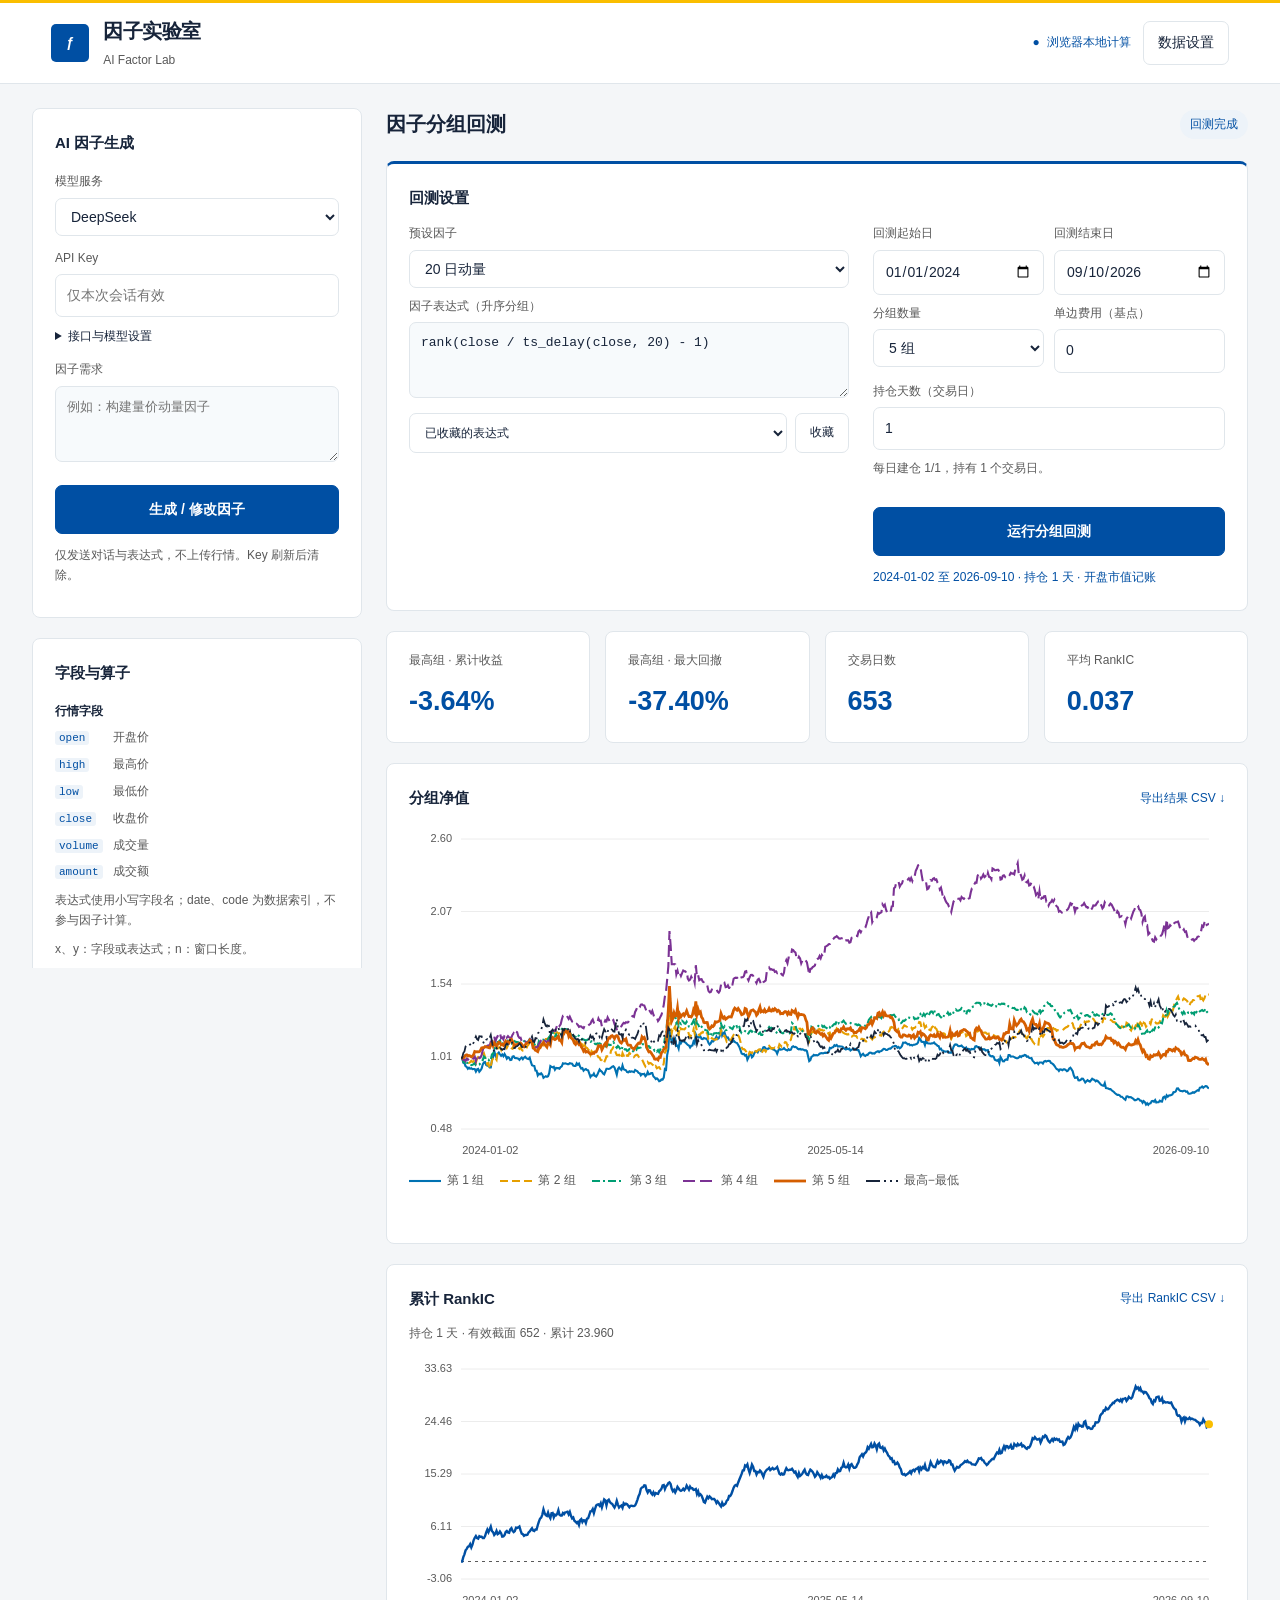
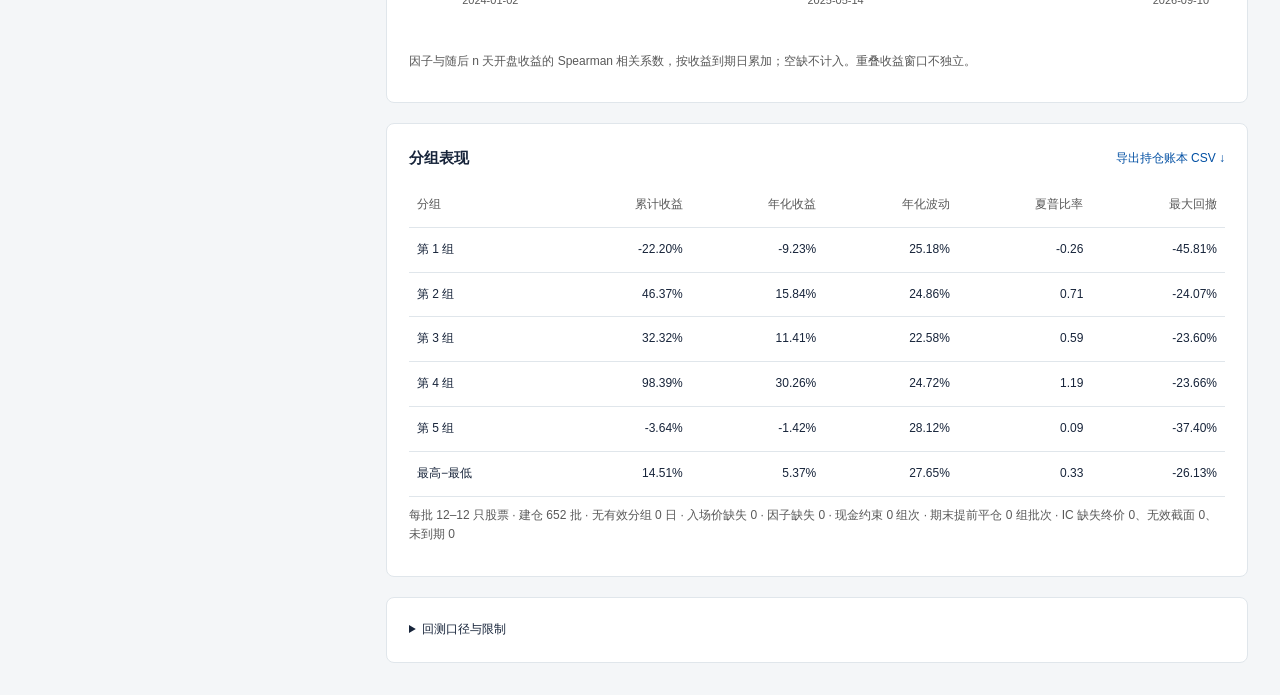
==== commit 41aa940f: "Add daily overlapping holdings, KDJ J preset and cumulative RankIC" ====
--- a/index.html
+++ b/index.html
@@ -12,6 +12,7 @@
 .backtest-grid{display:grid;grid-template-columns:minmax(0,1.25fr) minmax(0,1fr);gap:24px}.backtest-panel h2{margin-bottom:4px}.backtest-panel label{margin-top:9px}.backtest-panel textarea{min-height:76px}aside{position:sticky;top:20px;max-height:calc(100vh - 40px);overflow:auto}dialog{width:min(760px,calc(100vw - 32px));max-height:88vh;border:1px solid var(--line);border-radius:14px;padding:0;color:var(--ink);background:var(--paper)}dialog::backdrop{background:rgba(16,30,55,.38)}.dialog-head{padding:14px 22px;position:sticky;top:0;background:var(--paper);border-bottom:1px solid var(--line);z-index:1}dialog .card{border:0;border-radius:0}dialog h2{margin-top:0}.backtest-panel .primary{margin-top:19px}main{margin-top:24px}@media(max-width:1000px){.backtest-grid{gap:14px}}@media(max-width:740px){aside{position:static;max-height:none}.backtest-grid{grid-template-columns:minmax(0,1fr)}.results{grid-row:1}header .brand small{display:none}header{gap:8px}header button{font-size:12px;padding:8px}.backtest-panel .primary{margin-top:12px}}
 .operator-help{font-size:12px}.operator-help h2{margin-bottom:8px}.operator-help h3{font-size:12px;color:var(--ink);margin:16px 0 7px}.operator-help dl{display:grid;grid-template-columns:max-content minmax(0,1fr);gap:7px 10px;margin:7px 0}.operator-help dt,.operator-help dd{margin:0}.operator-help dd{color:var(--muted);overflow-wrap:anywhere}.operator-help code{font-size:11px}.operator-help details{border-top:1px solid var(--line);padding-top:10px;margin-top:12px}
 header{border-top:3px solid var(--gold)}.mark{border-radius:5px}.card{border-radius:8px}.metric strong{color:var(--blue)}.backtest-panel{border-top:3px solid var(--blue)}.result-head h2{font-size:20px}#chat:empty{display:none}
+.metrics{grid-template-columns:repeat(4,minmax(0,1fr))}#ic-chart{height:260px}#ic-empty{height:260px}.chart-top{flex-wrap:wrap}a{color:var(--blue)}@media(max-width:1000px){.metrics{grid-template-columns:repeat(2,minmax(0,1fr))}}
 </style>
 </head>
 <body>
@@ -35,16 +36,17 @@
 <h3>时序算子</h3>
 <dl><dt><code>ts_delay(x,n)</code></dt><dd>前 n 条记录的值</dd><dt><code>ts_delta(x,n)</code></dt><dd>当前值减前 n 条记录的值</dd><dt><code>ts_mean(x,n)</code></dt><dd>最近 n 条记录的均值</dd><dt><code>ts_std(x,n)</code></dt><dd>最近 n 条记录的样本标准差</dd><dt><code>ts_min(x,n)</code></dt><dd>最近 n 条记录的最小值</dd><dt><code>ts_max(x,n)</code></dt><dd>最近 n 条记录的最大值</dd><dt><code>ts_rank(x,n)</code></dt><dd>当前值在最近 n 条记录中的百分位排名</dd></dl>
 <p class="hint">n 为 1–252 的整数。滚动窗口含当前记录，按股票已有记录计数；不补齐缺失日期。预热不足或窗口值缺失时返回缺失值。</p>
-<details><summary>表达式示例</summary><p>20 日动量排名：<br><code>rank(close / ts_delay(close, 20) - 1)</code></p></details>
+<h3>技术指标</h3><dl><dt><code>kdj_j(9,3,3)</code></dt><dd>KDJ 的 J 值</dd></dl><details><summary>KDJ 计算口径</summary><p>RSV=100×(close−窗口最低价)/(窗口最高价−窗口最低价)；K、D 递推平滑，初值均为 50，J=3K−2D。参数依次为 RSV 窗口、K 平滑期、D 平滑期。需 high、low、close；满窗口后起算，缺失或零振幅返回缺失并重置平滑状态。</p><p><a href="https://www.moomoo.com/ca/hans/support/topic3_142" target="_blank" rel="noopener noreferrer">KDJ 公式参考</a></p></details><details><summary>表达式示例</summary><p>20 日动量排名：<br><code>rank(close / ts_delay(close, 20) - 1)</code></p></details>
 </section>
 </aside>
 <div class="results">
 <div class="result-head row"><div><h2>因子分组回测</h2></div><span class="pill" id="result-tag">等待数据</span></div>
-<section class="card backtest-panel" aria-label="因子与回测设置"><h2>回测设置</h2><div class="backtest-grid"><div><label for="preset">预设因子</label><select id="preset"><option value="rank(close / ts_delay(close, 20) - 1)">20 日动量</option><option value="-rank(close / ts_delay(close, 5) - 1)">5 日反转</option><option value="rank(volume / ts_mean(volume, 20))">20 日相对成交量</option><option value="-rank(ts_std(close / ts_delay(close, 1) - 1, 20))">20 日低波动</option><option value="rank(close)">收盘价排序（检查用）</option></select><label for="expression">因子表达式（升序分组）</label><textarea id="expression" spellcheck="false">rank(close / ts_delay(close, 20) - 1)</textarea><div class="fav"><select id="favorites" aria-label="已收藏因子"><option value="">已收藏的表达式</option></select><button id="save">收藏</button></div></div><div><div class="cols"><div><label for="start">收益起始日</label><input id="start" type="date"></div><div><label for="end">收益结束日</label><input id="end" type="date"></div></div><div class="cols"><div><label for="layers">分组数量</label><select id="layers"><option value="3">3 组</option><option value="5" selected>5 组</option><option value="10">10 组</option></select></div><div><label for="fee">单边费用（基点）</label><input id="fee" type="number" value="0" min="0" max="100" step="0.5"></div></div><button id="run" class="primary" disabled>运行分组回测</button><div id="run-status" class="status" role="status" aria-live="polite"></div></div></div></section>
-<div class="metrics"><div class="card metric"><span>最高组 · 累计收益</span><strong id="total">—</strong></div><div class="card metric"><span>最高组 · 最大回撤</span><strong id="drawdown">—</strong></div><div class="card metric"><span>有效收益期数</span><strong id="periods">—</strong></div></div>
+<section class="card backtest-panel" aria-label="因子与回测设置"><h2>回测设置</h2><div class="backtest-grid"><div><label for="preset">预设因子</label><select id="preset"><option value="rank(close / ts_delay(close, 20) - 1)">20 日动量</option><option value="-rank(close / ts_delay(close, 5) - 1)">5 日反转</option><option value="rank(volume / ts_mean(volume, 20))">20 日相对成交量</option><option value="-rank(ts_std(close / ts_delay(close, 1) - 1, 20))">20 日低波动</option><option value="kdj_j(9,3,3)">KDJ J 值（9,3,3）</option><option value="rank(close)">收盘价排序（检查用）</option></select><label for="expression">因子表达式（升序分组）</label><textarea id="expression" spellcheck="false">rank(close / ts_delay(close, 20) - 1)</textarea><div class="fav"><select id="favorites" aria-label="已收藏因子"><option value="">已收藏的表达式</option></select><button id="save">收藏</button></div></div><div><div class="cols"><div><label for="start">回测起始日</label><input id="start" type="date"></div><div><label for="end">回测结束日</label><input id="end" type="date"></div></div><div class="cols"><div><label for="layers">分组数量</label><select id="layers"><option value="3">3 组</option><option value="5" selected>5 组</option><option value="10">10 组</option></select></div><div><label for="fee">单边费用（基点）</label><input id="fee" type="number" value="0" min="0" max="100" step="0.5"></div></div><label for="holding">持仓天数（交易日）</label><input id="holding" type="number" min="1" max="252" step="1" value="1" list="holding-options"><datalist id="holding-options"><option value="1"><option value="5"><option value="10"><option value="20"></datalist><p class="hint" id="holding-hint">每日建仓 1/1，持有 1 个交易日。</p><button id="run" class="primary" disabled>运行分组回测</button><div id="run-status" class="status" role="status" aria-live="polite"></div></div></div></section>
+<div class="metrics"><div class="card metric"><span>最高组 · 累计收益</span><strong id="total">—</strong></div><div class="card metric"><span>最高组 · 最大回撤</span><strong id="drawdown">—</strong></div><div class="card metric"><span>交易日数</span><strong id="periods">—</strong></div><div class="card metric"><span>平均 RankIC</span><strong id="mean-ic">—</strong></div></div>
 <section class="card"><div class="row chart-top"><h2>分组净值</h2><button id="export" class="text-button" disabled>导出结果 CSV ↓</button></div><div class="chart"><div class="empty" id="empty"><strong>暂无回测结果</strong><p>导入行情并运行回测</p></div><canvas id="chart" aria-label="分组净值曲线" hidden></canvas></div><div id="legend" class="legend"></div><div id="tooltip" class="tooltip"></div></section>
-<section class="card"><h2>分组表现</h2><div class="table-wrap"><table><thead><tr><th>分组</th><th>累计收益</th><th>年化收益</th><th>年化波动</th><th>夏普比率</th><th>最大回撤</th></tr></thead><tbody id="table"><tr><td colspan="6" style="text-align:center;color:#8a97aa;padding:34px">暂无结果</td></tr></tbody></table></div><p id="coverage" class="hint"></p></section>
-<section class="card"><details><summary>回测口径与限制</summary><p>t 日收盘因子，t+1 开盘买入、t+2 开盘卖出，按卖出日记账。等权、升序分组；每期扣除两倍单边费用，不模拟持仓换手与滑点。最高−最低为两组收益差，非可交易组合。</p><p>缺失因子或相邻市场日期开盘价的样本、无法形成足够分组的日期均跳过并计数；未来价格缺失筛选可能引入偏差。不模拟涨跌停、停牌持仓、历史成分与融券约束。</p><p>年化按 252 个有效观测计算；跳过日期可能导致失真，少于 20 期不展示年化收益。演示行情为固定股票样本，存在幸存者偏差，仅供功能验证；本页为简化因子诊断，不等同于原 Python 回测。</p></details></section>
+<section class="card"><div class="row chart-top"><h2>累计 RankIC</h2><button id="export-ic" class="text-button" disabled>导出 RankIC CSV ↓</button></div><p id="ic-summary" class="hint">运行回测后显示</p><div class="chart"><div id="ic-empty" class="empty">暂无有效 RankIC</div><canvas id="ic-chart" aria-label="累计 RankIC 曲线" hidden></canvas></div><div id="ic-tooltip" class="tooltip"></div><p class="hint">因子与随后 n 天开盘收益的 Spearman 相关系数，按收益到期日累加；空缺不计入。重叠收益窗口不独立。</p></section>
+<section class="card"><div class="row chart-top"><h2>分组表现</h2><button id="export-ledger" class="text-button" disabled>导出持仓账本 CSV ↓</button></div><div class="table-wrap"><table><thead><tr><th>分组</th><th>累计收益</th><th>年化收益</th><th>年化波动</th><th>夏普比率</th><th>最大回撤</th></tr></thead><tbody id="table"><tr><td colspan="6" style="text-align:center;color:#8a97aa;padding:34px">暂无结果</td></tr></tbody></table></div><p id="coverage" class="hint"></p></section>
+<section class="card"><details><summary>回测口径与限制</summary><p>t 日收盘信号，t+1 开盘建仓，t+n+1 开盘卖出。每组独立记账，每日新批次预算为当时净值的 1/n（含买入费用），组内等额买入后固定股数；现金不足时按可用现金执行，不融资。交易日按导入行情的日期并集计算。</p><p>区间起点空仓，逐日建立重叠持仓；区间末日统一平仓，末期批次可能不足 n 天。按每日开盘市值记账，买卖分别按实际成交额收取单边费用。无信号时保留现金，不删除收益日期。持仓开盘价缺失时停止回测，不补价、不依据未来价格筛选建仓股票。</p><p>RankIC 使用当日有效因子与可得开盘价、持满 n 天的毛收益计算；缺失终点价格的 IC 样本单独剔除，不影响建仓。并列排名取平均，至少 3 只股票且两端排名非恒定；未到期窗口不纳入。累计 RankIC 为算术和，不是收益率。</p><p>不模拟涨跌停、停牌执行、滑点、历史成分与融券。最高−最低是两组日收益差的诊断曲线，非实际多空账户。年化按 252 个交易日、无风险利率为 0。固定演示股票池有幸存者偏差，不等同于完整可交易策略。</p></details></section>
 </div>
 </main>
 <dialog id="data-dialog" aria-label="数据设置"><div class="row dialog-head"><strong>数据设置</strong><button id="close-data" aria-label="关闭数据设置">关闭</button></div><section class="card"><h2><span class="step">1</span>数据源</h2><div class="upload"><strong>内置演示行情</strong><p id="demo-info" class="hint"></p><button id="load-demo" style="width:100%">加载演示行情</button><details style="margin-top:8px"><summary>来源、股票与覆盖范围</summary><p id="demo-details"></p><button id="export-demo" class="text-button">下载演示行情 CSV</button></details></div><details style="margin:16px 0"><summary>数据接口</summary><label for="data-url">数据接口地址</label><input id="data-url" type="url" placeholder="https://你的服务/api/prices"><div class="cols"><div><label for="data-method">请求方法</label><select id="data-method"><option>GET</option><option>POST</option></select></div><div><label for="data-mode">导入方式</label><select id="data-mode"><option value="replace">替换当前数据</option><option value="merge">合并更新</option></select></div></div><label for="data-token">Bearer Token（可选）</label><input id="data-token" type="password" autocomplete="off" placeholder="无鉴权接口可留空"><label for="data-body">POST 请求体（JSON，可选）</label><textarea id="data-body" placeholder='{"start_date":"2025-01-01"}' style="min-height:58px"></textarea><button id="fetch-data" style="width:100%;margin-top:10px">读取接口数据</button><p id="api-data-status" class="status" role="status"></p><p class="hint">接口需允许浏览器跨域访问（CORS），返回 CSV 或 JSON 行情。合并更新以 (date, code) 为键，同键数据整行替换；新旧数据须使用相同复权锚点和单位。</p><details><summary>接口返回示例</summary><p><code>[{"date":"2026-09-10","code":"000001","open":11.68,"close":11.85}]</code></p><p>也支持 <code>{"data":[...]}</code>、<code>{"rows":[...]}</code>、<code>{"fields":["date","code","open","close"],"items":[...]}</code>。其他字段同 CSV。上例仅说明格式，不是自动更新地址。调用接口只请求行情，不上传本机已有数据。</p></details></details><label>本地行情</label><div class="upload"><strong>CSV / TSV 文件</strong><input id="files" aria-label="导入行情 CSV" type="file" accept=".csv,.tsv,text/csv" multiple></div><label for="folder">数据目录</label><input id="folder" aria-label="选择数据文件夹" type="file" webkitdirectory multiple><p id="folder-status" class="hint">支持读取整个目录或指定相对路径。</p><label for="data-path">目录内路径（选填）</label><input id="data-path" placeholder="例如 daily 或 daily/000001.csv" spellcheck="false"><button id="read-path" style="width:100%;margin-top:10px" disabled>读取路径</button><p class="hint">路径留空读取全部 CSV / TSV；否则读取所选目录内的相对路径。</p><div class="row" style="margin-top:12px"><button id="template" class="text-button">下载字段模板</button><small>UTF-8 · CSV / TSV</small></div><div id="data-status" class="status" role="status">尚未导入行情</div><details style="margin-top:12px"><summary>数据格式与接入说明</summary><p>必需字段：<code>date,code,open,close</code>。其他因子可使用 <code>high,low,volume,amount</code>。也支持“日期、代码、开盘、收盘、最高、最低、成交量、成交额”。价格需为一致复权口径。</p><p>日期格式 <code>YYYY-MM-DD</code>；代码保留六位。单股票文件可省略 code，文件名需为 <code>000001.csv</code>。股票池就是导入的股票集合；请自行控制历史样本偏差。支持文件、目录与标准 HTTP 数据接口；各数据商的私有格式需在接口端适配。浏览器要求先用选择器授权文件夹，不能仅凭任意绝对路径读取本机文件；刷新后需重新选择目录。</p><p>空值保留为缺失；重复日期与代码、非法价格会报错。不设置文件大小或导入行数上限；后台逐个文件读取，实际规模受浏览器内存与计算能力影响。选择新数据会替换本次数据。导入前请保留因子预热期。</p></details></section></dialog>
@@ -73,17 +75,83 @@
 function average(xs){return xs.reduce((a,b)=>a+b,0)/xs.length;}
 function sampleStd(xs){if(xs.length<2)return NaN;const m=average(xs);return Math.sqrt(xs.reduce((s,x)=>s+(x-m)**2,0)/(xs.length-1));}
 function ranks(values){const order=values.map((v,i)=>({v,i})).filter(x=>Number.isFinite(x.v)).sort((a,b)=>a.v-b.v),out=Array(values.length).fill(NaN);for(let j=0;j<order.length;){let k=j+1;while(k<order.length&&order[k].v===order[j].v)k++;const rank=(j+k+1)/2/order.length;for(let z=j;z<k;z++)out[order[z].i]=rank;j=k;}return out;}
+function kdjJ(rows,period,kPeriod,dPeriod){
+ const out=Array(rows.length).fill(NaN),stocks=new Map();
+ rows.forEach((r,i)=>{if(!stocks.has(r.code))stocks.set(r.code,[]);stocks.get(r.code).push(i);});
+ for(const ids of stocks.values()){let k=50,d=50,window=[];for(const id of ids){const r=rows[id];
+  if(![r.high,r.low,r.close].every(Number.isFinite)){window=[];k=50;d=50;continue;}
+  window.push(r);if(window.length>period)window.shift();if(window.length<period)continue;
+  const hi=Math.max(...window.map(x=>x.high)),lo=Math.min(...window.map(x=>x.low));
+  if(hi<=lo){k=50;d=50;continue;}
+  const rsv=100*(r.close-lo)/(hi-lo);k+=(rsv-k)/kPeriod;d+=(k-d)/dPeriod;out[id]=3*k-2*d;
+ }}return out;
+}
+
 function evaluate(ast,rows){const n=rows.length,stocks=new Map(),dates=new Map();rows.forEach((r,i)=>{if(!stocks.has(r.code))stocks.set(r.code,[]);stocks.get(r.code).push(i);if(!dates.has(r.date))dates.set(r.date,[]);dates.get(r.date).push(i);});let work=0;
  const safe=x=>Number.isFinite(x)?x:NaN;
  function run(node){if(node.type==='number')return Array(n).fill(node.value);if(node.type==='field'){if(!['open','high','low','close','volume','amount'].includes(node.name))throw Error('不支持的字段：'+node.name);return rows.map(r=>r[node.name]);}if(node.type==='unary')return run(node.x).map(x=>node.op==='-'?-x:x);if(node.type==='binary'){const a=run(node.a),b=run(node.b);return a.map((x,i)=>safe(node.op==='+'?x+b[i]:node.op==='-'?x-b[i]:node.op==='*'?x*b[i]:node.op==='/'?x/b[i]:node.op==='%'?x%b[i]:x**b[i]));}
- const name=node.name,arity={rank:1,zscore:1,abs:1,log:1,sign:1,power:2,ts_delay:2,ts_delta:2,ts_mean:2,ts_std:2,ts_min:2,ts_max:2,ts_rank:2};if(!Object.hasOwn(arity,name)||node.args.length!==arity[name])throw Error('函数或参数数量不支持：'+name);const x=run(node.args[0]);if(['abs','log','sign'].includes(name))return x.map(v=>safe(Math[name](v)));if(name==='power'){const y=run(node.args[1]);return x.map((v,i)=>safe(v**y[i]));}const out=Array(n).fill(NaN);if(name==='rank'||name==='zscore'){for(const ids of dates.values()){const vals=ids.map(i=>x[i]);if(name==='rank'){const rr=ranks(vals);ids.forEach((id,j)=>out[id]=rr[j]);}else{const clean=vals.filter(Number.isFinite),m=average(clean),s=sampleStd(clean);ids.forEach(id=>out[id]=safe((x[id]-m)/s));}}return out;}
+ const name=node.name;if(name==='kdj_j'){if(node.args.length!==3||node.args.some(a=>a.type!=='number'||!Number.isInteger(a.value)||a.value<1||a.value>252))throw Error('kdj_j 需要 3 个 1–252 的整数常量');work+=n*node.args[0].value;if(work>100000000)throw Error('计算量过大');return kdjJ(rows,...node.args.map(a=>a.value));}const arity={rank:1,zscore:1,abs:1,log:1,sign:1,power:2,ts_delay:2,ts_delta:2,ts_mean:2,ts_std:2,ts_min:2,ts_max:2,ts_rank:2};if(!Object.hasOwn(arity,name)||node.args.length!==arity[name])throw Error('函数或参数数量不支持：'+name);const x=run(node.args[0]);if(['abs','log','sign'].includes(name))return x.map(v=>safe(Math[name](v)));if(name==='power'){const y=run(node.args[1]);return x.map((v,i)=>safe(v**y[i]));}const out=Array(n).fill(NaN);if(name==='rank'||name==='zscore'){for(const ids of dates.values()){const vals=ids.map(i=>x[i]);if(name==='rank'){const rr=ranks(vals);ids.forEach((id,j)=>out[id]=rr[j]);}else{const clean=vals.filter(Number.isFinite),m=average(clean),s=sampleStd(clean);ids.forEach(id=>out[id]=safe((x[id]-m)/s));}}return out;}
  const dnode=node.args[1];if(dnode.type!=='number'||!Number.isInteger(dnode.value)||dnode.value<1||dnode.value>252)throw Error('时间窗口必须为 1 至 252 的整数常量');const d=dnode.value;work+=n*d;if(work>100000000)throw Error('计算量过大，请减少行情或缩短窗口');for(const ids of stocks.values()){for(let j=0;j<ids.length;j++){const id=ids[j];if(name==='ts_delay'||name==='ts_delta'){if(j>=d)out[id]=name==='ts_delay'?x[ids[j-d]]:safe(x[id]-x[ids[j-d]]);continue;}if(j<d-1)continue;const window=ids.slice(j-d+1,j+1).map(k=>x[k]);if(window.some(v=>!Number.isFinite(v)))continue;out[id]=name==='ts_mean'?average(window):name==='ts_std'?sampleStd(window):name==='ts_min'?Math.min(...window):name==='ts_max'?Math.max(...window):ranks(window)[d-1];}}return out;
  }return run(ast);
 }
 function metrics(returns){let nav=1,peak=1,dd=0;for(const r of returns){nav*=1+r;peak=Math.max(peak,nav);dd=Math.min(dd,nav/peak-1);}const vol=sampleStd(returns)*Math.sqrt(252),annual=nav>0&&returns.length>=20?nav**(252/returns.length)-1:NaN;return{total:nav-1,annual,vol,sharpe:vol?average(returns)*252/vol:NaN,drawdown:dd};}
-function backtest(rows,options){const {expression,start,end,layers,fee}=options;if(!rows.length)throw Error('请先导入行情');if(!start||!end||start>end)throw Error('请选择有效的收益日期范围');if(![3,5,10].includes(layers)||!Number.isFinite(fee)||fee<0||fee>100)throw Error('分组或费用参数不正确');const factor=evaluate(parseExpression(expression),rows),dates=[...new Set(rows.map(r=>r.date))].sort(),byDate=new Map(),byKey=new Map();rows.forEach((r,i)=>{if(!byDate.has(r.date))byDate.set(r.date,[]);byDate.get(r.date).push(i);byKey.set(r.date+'|'+r.code,r);});const series=Array.from({length:layers+1},()=>[]),resultDates=[],sizes=[];let missing=0,invalidFactor=0,skipped=0;
- for(let d=0;d+2<dates.length;d++){const exit=dates[d+2];if(exit<start||exit>end)continue;const candidates=[];for(const i of byDate.get(dates[d])){if(!Number.isFinite(factor[i])){invalidFactor++;continue;}const a=byKey.get(dates[d+1]+'|'+rows[i].code),b=byKey.get(exit+'|'+rows[i].code);if(!a||!b||!Number.isFinite(a.open)||!Number.isFinite(b.open)){missing++;continue;}candidates.push({code:rows[i].code,factor:factor[i],r:b.open/a.open-1-2*fee/10000});}candidates.sort((a,b)=>a.factor-b.factor||a.code.localeCompare(b.code));if(candidates.length<layers||new Set(candidates.map(x=>x.factor)).size<layers){skipped++;continue;}const buckets=Array.from({length:layers},()=>[]);for(let j=0;j<candidates.length;){let k=j+1;while(k<candidates.length&&candidates[k].factor===candidates[j].factor)k++;const bucket=Math.min(layers-1,Math.floor(((j+k-1)/2)*layers/candidates.length));for(let z=j;z<k;z++)buckets[bucket].push(candidates[z].r);j=k;}if(buckets.some(x=>!x.length)){skipped++;continue;}const ret=buckets.map(average);ret.push(ret[layers-1]-ret[0]);ret.forEach((r,i)=>series[i].push(r));resultDates.push(exit);sizes.push(candidates.length);}
- if(!resultDates.length)throw Error('没有有效收益期。需至少三天行情、足够股票及因子预热；不同因子值数量需达到分组数。');const nav=series.map(rs=>{let value=1;return[1,...rs.map(r=>value*=1+r)];});return{dates:resultDates,nav,returns:series,stats:series.map(metrics),layers,coverage:{missing,invalidFactor,skipped,min:sizes.reduce((a,b)=>Math.min(a,b),Infinity),max:sizes.reduce((a,b)=>Math.max(a,b),0)},options};
+function spearman(xs,ys){
+ if(xs.length!==ys.length||xs.length<3)return NaN;
+ const a=ranks(xs),b=ranks(ys),ma=average(a),mb=average(b);let ab=0,aa=0,bb=0;
+ for(let i=0;i<a.length;i++){const x=a[i]-ma,y=b[i]-mb;ab+=x*y;aa+=x*x;bb+=y*y;}
+ return aa>0&&bb>0?Math.max(-1,Math.min(1,ab/Math.sqrt(aa*bb))):NaN;
+}
+function backtest(rows,options){
+ const {expression,start,end,layers,fee}=options,holding=options.holding??1;
+ if(!rows.length)throw Error('请先导入行情');
+ if(!start||!end||start>end)throw Error('请选择有效的回测日期范围');
+ if(![3,5,10].includes(layers)||!Number.isFinite(fee)||fee<0||fee>100)throw Error('分组或费用参数不正确');
+ if(!Number.isInteger(holding)||holding<1||holding>252)throw Error('持仓天数须为 1–252 的整数');
+ const factor=evaluate(parseExpression(expression),rows),dates=[...new Set(rows.map(r=>r.date))].sort(),byDate=new Map(),byKey=new Map();
+ rows.forEach((r,i)=>{if(!byDate.has(r.date))byDate.set(r.date,[]);byDate.get(r.date).push(i);byKey.set(r.date+'|'+r.code,r);});
+ const startIndex=dates.findIndex(d=>d>=start),first=Math.max(1,startIndex),last=dates.findLastIndex(d=>d<=end);
+ if(startIndex<0||last<=first)throw Error('回测区间需至少两个交易日期');
+ const cost=fee/10000,accounts=Array.from({length:layers},()=>({cash:1,nav:1,cohorts:[]}));
+ const series=Array.from({length:layers+1},()=>[]),nav=Array.from({length:layers+1},()=>[1]),resultDates=[],ledger=[],sizes=[],icObservations=[];
+ const coverage={missing:0,invalidFactor:0,skipped:0,entered:0,cashLimited:0,earlyExits:0,icMissing:0,icUndefined:0,icPending:0};
+ const price=(i,code)=>byKey.get(dates[i]+'|'+code)?.open;
+ function value(cohort,i){let total=0;for(const h of cohort.holdings){const p=price(i,h.code);if(!Number.isFinite(p)||p<=0)throw Error(`持仓价格缺失：${dates[i]} ${h.code}。回测已停止；不使用未来数据剔除或补价。`);total+=h.qty*p;}return total;}
+ for(let i=first;i<=last;i++){
+  const terminal=i===last,bought=Array(layers).fill(0),sold=Array(layers).fill(0),fees=Array(layers).fill(0),closed=Array(layers).fill(0);
+  // Mark at the current open and close mature cohorts before opening today's cohort.
+  accounts.forEach((a,g)=>{const remaining=[];for(const c of a.cohorts){const v=value(c,i);if(c.exit<=i||terminal){a.cash+=v*(1-cost);sold[g]+=v;fees[g]+=v*cost;closed[g]++;if(terminal&&c.exit>i)coverage.earlyExits++;}else remaining.push(c);}a.cohorts=remaining;});
+  if(!terminal){
+   const candidates=[];
+   if(i>0)for(const id of byDate.get(dates[i-1])||[]){if(!Number.isFinite(factor[id])){coverage.invalidFactor++;continue;}const p=price(i,rows[id].code);if(!Number.isFinite(p)||p<=0){coverage.missing++;continue;}candidates.push({code:rows[id].code,factor:factor[id],price:p});}
+   // RankIC uses only matured n-day forward returns, independently of portfolio selection.
+   if(i>0&&i+holding<=last){const xs=[],ys=[];for(const c of candidates){const exitPrice=price(i+holding,c.code);if(!Number.isFinite(exitPrice)||exitPrice<=0){coverage.icMissing++;continue;}xs.push(c.factor);ys.push(exitPrice/c.price-1);}
+    const ic=spearman(xs,ys);if(Number.isFinite(ic))icObservations.push({signalDate:dates[i-1],entryDate:dates[i],date:dates[i+holding],value:ic,count:xs.length});else coverage.icUndefined++;
+   }else if(i>0)coverage.icPending++;
+   candidates.sort((a,b)=>a.factor-b.factor||a.code.localeCompare(b.code));
+   const buckets=Array.from({length:layers},()=>[]);
+   if(candidates.length>=layers&&new Set(candidates.map(c=>c.factor)).size>=layers){for(let j=0;j<candidates.length;){let k=j+1;while(k<candidates.length&&candidates[k].factor===candidates[j].factor)k++;const group=Math.min(layers-1,Math.floor(((j+k-1)/2)*layers/candidates.length));buckets[group].push(...candidates.slice(j,k));j=k;}}
+   if(buckets.some(b=>!b.length))coverage.skipped++;
+   else{
+    sizes.push(candidates.length);coverage.entered++;
+    accounts.forEach((a,g)=>{const equity=a.cash+a.cohorts.reduce((sum,c)=>sum+value(c,i),0),target=equity/holding,budget=Math.max(0,Math.min(target,a.cash));
+     if(budget+1e-12<target)coverage.cashLimited++;
+     if(budget<=1e-14)return;
+     const notional=budget/(1+cost),basket=buckets[g];
+     a.cohorts.push({entry:i,exit:i+holding,holdings:basket.map(c=>({code:c.code,qty:notional/basket.length/c.price}))});
+     a.cash-=budget;bought[g]=notional;fees[g]+=notional*cost;
+    });
+   }
+  }
+  const dayReturns=accounts.map((a,g)=>{const equity=a.cash+a.cohorts.reduce((sum,c)=>sum+value(c,i),0),r=equity/a.nav-1;if(!Number.isFinite(r)||equity<=0)throw Error('组合净值非正或无效');a.nav=equity;nav[g].push(equity);series[g].push(r);return r;});
+  const spread=dayReturns[layers-1]-dayReturns[0];series[layers].push(spread);nav[layers].push(nav[layers].at(-1)*(1+spread));
+  resultDates.push(dates[i]);ledger.push({date:dates[i],cash:accounts.map(a=>a.cash),equity:accounts.map(a=>a.nav),cohorts:accounts.map(a=>a.cohorts.length),bought,sold,fees,closed});
+ }
+ if(!coverage.entered)throw Error('没有有效建仓批次。请检查因子预热、股票数量与分组数量。');
+ const byMaturity=new Map(icObservations.map(o=>[o.date,o]));let sum=0;
+ const icValues=resultDates.map(d=>byMaturity.get(d)?.value??null),cumulative=icValues.map(v=>{if(v!==null)sum+=v;return sum;});
+ return{dates:resultDates,nav,returns:series,stats:series.map(metrics),layers,ledger,
+  ic:{values:icValues,cumulative,observations:icObservations,mean:icObservations.length?average(icObservations.map(o=>o.value)):NaN,count:icObservations.length},
+  coverage:{...coverage,min:sizes.reduce((a,b)=>Math.min(a,b),Infinity),max:sizes.reduce((a,b)=>Math.max(a,b),0)},options:{...options,holding}};
 }
 function selectDataFiles(files,path){
  let wanted=path.trim().replace(/\\/g,'/');
@@ -131,11 +199,11 @@
 "use strict";
 const $=id=>document.getElementById(id);
 const groupStyles=[
- {color:'#595959',dash:[2,4]}, {color:'#17243A',dash:[8,4]},
- {color:'#FABE00',dash:[8,3,2,3]}, {color:'#EC8A02',dash:[12,5]},
- {color:'#004FA3',dash:[]}, {color:'#595959',dash:[12,3,2,3]},
- {color:'#17243A',dash:[3,3]}, {color:'#FABE00',dash:[14,4]},
- {color:'#EC8A02',dash:[3,3,10,3]}, {color:'#004FA3',dash:[10,3,2,3]}
+ {color:'#0072B2',dash:[]}, {color:'#E69F00',dash:[8,4]},
+ {color:'#009E73',dash:[8,3,2,3]}, {color:'#7B3294',dash:[12,5]},
+ {color:'#D55E00',dash:[]}, {color:'#56B4E9',dash:[12,3,2,3]},
+ {color:'#6A3D9A',dash:[3,3]}, {color:'#555555',dash:[14,4]},
+ {color:'#8C6D31',dash:[3,3,10,3]}, {color:'#1B4F72',dash:[10,3,2,3]}
 ];
 function seriesStyle(i){return i===result.layers?{color:'#17243A',dash:[14,4,2,4,2,4],width:1.8}:{...groupStyles[i],width:i===result.layers-1?2.8:2.1};}
 function legendSample(style){const ns='http://www.w3.org/2000/svg',svg=document.createElementNS(ns,'svg'),line=document.createElementNS(ns,'line');svg.setAttribute('viewBox','0 0 32 12');svg.setAttribute('aria-hidden','true');for(const [key,value] of Object.entries({x1:0,y1:6,x2:32,y2:6,stroke:style.color,'stroke-width':style.width,'stroke-dasharray':style.dash.join(' ')}))line.setAttribute(key,value);svg.append(line);return svg;}
@@ -144,7 +212,7 @@
 const workerURL=URL.createObjectURL(new Blob([$('engine').textContent],{type:'text/javascript'}));const worker=new Worker(workerURL);URL.revokeObjectURL(workerURL);
 function download(name,text,type='text/csv;charset=utf-8'){const url=URL.createObjectURL(new Blob([text],{type})),a=document.createElement('a');a.href=url;a.download=name;a.click();setTimeout(()=>URL.revokeObjectURL(url),1000);}
 function status(id,text,error=false){$(id).textContent=text;$(id).className='status '+(error?'error':'success');}
-function clearResult() {result=null;$('chart').hidden=true;$('empty').hidden=false;$('legend').replaceChildren();$('table').innerHTML='<tr><td colspan="6" style="text-align:center;color:#8a97aa;padding:34px">暂无结果</td></tr>';$('total').textContent=$('drawdown').textContent=$('periods').textContent='—';$('coverage').textContent=$('tooltip').textContent='';$('export').disabled=true;}
+function clearResult() {result=null;$('chart').hidden=true;$('empty').hidden=false;$('ic-chart').hidden=true;$('ic-empty').hidden=false;$('ic-summary').textContent='运行回测后显示';$('mean-ic').textContent='—';$('ic-tooltip').textContent='';$('export-ic').disabled=$('export-ledger').disabled=true;$('legend').replaceChildren();$('table').innerHTML='<tr><td colspan="6" style="text-align:center;color:#8a97aa;padding:34px">暂无结果</td></tr>';$('total').textContent=$('drawdown').textContent=$('periods').textContent='—';$('coverage').textContent=$('tooltip').textContent='';$('export').disabled=true;}
 function lock(on){busy=on;for(const id of ['files','folder','data-path','load-demo','fetch-data','data-url','data-method','data-mode','data-token','data-body'])$(id).disabled=on;$('read-path').disabled=on||!folderFiles.length;$('run').disabled=on||!dataReady;$('run').textContent=on?'正在处理…':'运行分组回测';$('data-body').disabled=on||$('data-method').value==='GET';}
 $('template').onclick=()=>download('行情字段模板.csv','\uFEFFdate,code,open,high,low,close,volume,amount\r\n');
 function importFiles(files,options={}){
@@ -160,22 +228,42 @@
 $('data-path').oninput=()=>{if(!folderFiles.length)return;dataReady=false;clearResult();$('result-tag').textContent='路径已修改 · 等待读取';lock(false);};
 $('read-path').onclick=()=>{try{importFiles(selectDataFiles(folderFiles,$('data-path').value));}catch(e){status('data-status',e.message,true);}};
 $('preset').onchange=()=>{$('expression').value=$('preset').value;markChanged();};
-function markChanged(){if(result){$('result-tag').textContent='参数已修改 · 请重跑';$('export').disabled=true;}}
-for(const id of ['expression','start','end','layers','fee'])$(id).addEventListener('input',markChanged);
-$('run').onclick=()=>{clearResult();lock(true);$('result-tag').textContent='回测中';status('run-status','计算因子与分组收益…');worker.postMessage({type:'run',options:{expression:$('expression').value.trim(),start:$('start').value,end:$('end').value,layers:Number($('layers').value),fee:Number($('fee').value)}});};
+function markChanged(){if(result){$('result-tag').textContent='参数已修改 · 请重跑';$('export').disabled=$('export-ic').disabled=$('export-ledger').disabled=true;}}
+for(const id of ['expression','start','end','layers','fee','holding'])$(id).addEventListener('input',markChanged);
+$('holding').addEventListener('input',()=>{const n=Number($('holding').value);$('holding-hint').textContent=Number.isInteger(n)&&n>=1&&n<=252?`每日建仓 1/${n}，持有 ${n} 个交易日。`:'持仓天数须为 1–252 的整数。';});
+$('run').onclick=()=>{clearResult();lock(true);$('result-tag').textContent='回测中';status('run-status','计算因子与分组收益…');worker.postMessage({type:'run',options:{expression:$('expression').value.trim(),start:$('start').value,end:$('end').value,layers:Number($('layers').value),fee:Number($('fee').value),holding:Number($('holding').value)}});};
 worker.onmessage=event=>{const m=event.data;if(m.type==='loading'){status('data-status',`读取 ${m.index}/${m.total}：${m.name}\n已解析 ${m.count.toLocaleString()} 行`);return;}if(m.type==='loaded')dataReady=true;else if(m.type==='error'&&m.phase==='load')dataReady=!!m.preserved;lock(false);if(m.type==='error'){status(m.phase==='load'?'data-status':'run-status',m.message,true);$('result-tag').textContent='请检查输入';if(m.phase==='load'){status('api-data-status',m.message+(m.preserved?' 原数据仍可回测。':''),true);pendingImport=null;}return;}if(m.type==='loaded'){const imported=pendingImport||{};currentSource=imported.mode==='merge'?(currentSource+' + 接口合并（需核对复权口径）'):(imported.source||'本机文件');$('start').value=imported.startDate||m.dates[Math.min(22,m.dates.length-1)];$('end').value=m.dates.at(-1);status('data-status',`${m.codes} 只股票 · ${m.count.toLocaleString()} 行\n${m.dates[0]} 至 ${m.dates.at(-1)}\n来源：${currentSource}\n股票池：本次导入的全部股票`);$('result-tag').textContent='数据就绪';if(imported.decodeAPI)status('api-data-status',`接口导入完成：新增 ${m.added} 行，替换 ${m.replaced} 行。`);pendingImport=null;if(imported.autoRun){$('data-dialog').close();$('run').click();}return;}result=m.result;render();};
 worker.onerror=()=>{lock(false);$('run').disabled=true;status('run-status','浏览器计算进程失败，请刷新页面后减少数据量重试。',true);};
 const pct=x=>Number.isFinite(x)?(x*100).toFixed(2)+'%':'—';
-function render(){const high=result.stats[result.layers-1];$('total').textContent=pct(high.total);$('drawdown').textContent=pct(high.drawdown);$('periods').textContent=result.dates.length.toLocaleString();$('result-tag').textContent='回测完成';$('empty').hidden=true;$('chart').hidden=false;$('export').disabled=false;const labels=Array.from({length:result.layers},(_,i)=>`第 ${i+1} 组`);labels.push('最高−最低');result.labels=labels;$('legend').replaceChildren();labels.forEach((label,i)=>{const s=document.createElement('span');s.append(legendSample(seriesStyle(i)),document.createTextNode(label));$('legend').append(s);});$('table').replaceChildren();result.stats.forEach((s,i)=>{const tr=document.createElement('tr');for(const value of [labels[i],pct(s.total),pct(s.annual),pct(s.vol),Number.isFinite(s.sharpe)?s.sharpe.toFixed(2):'—',pct(s.drawdown)]){const td=document.createElement('td');td.textContent=value;tr.append(td);}$('table').append(tr);});const c=result.coverage;$('coverage').textContent=`有效日每期 ${c.min}–${c.max} 只股票；跳过 ${c.skipped} 个日期、${c.missing} 条缺失未来开盘价样本、${c.invalidFactor} 条缺失因子样本。`;status('run-status',`${result.dates[0]} 至 ${result.dates.at(-1)} · 卖出日记账`);draw();}
-function draw(){if(!result)return;const canvas=$('chart'),width=canvas.clientWidth,height=canvas.clientHeight,dpr=window.devicePixelRatio||1;canvas.width=width*dpr;canvas.height=height*dpr;const ctx=canvas.getContext('2d');ctx.scale(dpr,dpr);const p={left:52,right:16,top:16,bottom:34};let lo=1,hi=1;for(const values of result.nav)for(const v of values){if(!Number.isFinite(v))continue;lo=Math.min(lo,v);hi=Math.max(hi,v);}const pad=(hi-lo||.1)*.1;lo-=pad;hi+=pad;const x=i=>p.left+i/(result.nav[0].length-1)*(width-p.left-p.right),y=v=>p.top+(hi-v)/(hi-lo)*(height-p.top-p.bottom);ctx.font='11px -apple-system, sans-serif';ctx.textBaseline='middle';for(let i=0;i<5;i++){const v=lo+(hi-lo)*i/4,yy=y(v);ctx.strokeStyle='#ECECEC';ctx.beginPath();ctx.moveTo(p.left,yy);ctx.lineTo(width-p.right,yy);ctx.stroke();ctx.fillStyle='#595959';ctx.textAlign='right';ctx.fillText(v.toFixed(2),p.left-9,yy);}ctx.save();ctx.beginPath();ctx.rect(p.left,p.top,width-p.left-p.right,height-p.top-p.bottom);ctx.clip();result.nav.forEach((values,i)=>{const style=seriesStyle(i);ctx.strokeStyle=style.color;ctx.lineWidth=style.width;ctx.setLineDash(style.dash);ctx.beginPath();values.forEach((v,j)=>j?ctx.lineTo(x(j),y(v)):ctx.moveTo(x(j),y(v)));ctx.stroke();});ctx.restore();ctx.setLineDash([]);ctx.fillStyle='#595959';for(const i of [...new Set([1,Math.round(result.dates.length/2),result.dates.length])]){ctx.textAlign=i===result.dates.length?'right':i===1?'left':'center';ctx.fillText(result.dates[i-1],x(i),height-12);}canvas.onpointermove=e=>{const i=Math.max(1,Math.min(result.dates.length,Math.round((e.offsetX-p.left)/(width-p.left-p.right)*result.dates.length)));$('tooltip').textContent=result.dates[i-1]+'  ·  '+result.labels.map((name,j)=>name+' '+result.nav[j][i].toFixed(4)).join('   /   ');};canvas.onpointerleave=()=>{$('tooltip').textContent='';};}
+function render(){const high=result.stats[result.layers-1];$('total').textContent=pct(high.total);$('drawdown').textContent=pct(high.drawdown);$('periods').textContent=result.dates.length.toLocaleString();$('result-tag').textContent='回测完成';$('empty').hidden=true;$('chart').hidden=false;$('export').disabled=false;const labels=Array.from({length:result.layers},(_,i)=>`第 ${i+1} 组`);labels.push('最高−最低');result.labels=labels;$('legend').replaceChildren();labels.forEach((label,i)=>{const s=document.createElement('span');s.append(legendSample(seriesStyle(i)),document.createTextNode(label));$('legend').append(s);});$('table').replaceChildren();result.stats.forEach((s,i)=>{const tr=document.createElement('tr');for(const value of [labels[i],pct(s.total),pct(s.annual),pct(s.vol),Number.isFinite(s.sharpe)?s.sharpe.toFixed(2):'—',pct(s.drawdown)]){const td=document.createElement('td');td.textContent=value;tr.append(td);}$('table').append(tr);});$('mean-ic').textContent=Number.isFinite(result.ic.mean)?result.ic.mean.toFixed(3):'—';$('ic-empty').hidden=!!result.ic.count;$('ic-chart').hidden=!result.ic.count;$('ic-summary').textContent=`持仓 ${result.options.holding} 天 · 有效截面 ${result.ic.count} · 累计 ${result.ic.cumulative.at(-1).toFixed(3)}`;$('export-ic').disabled=!result.ic.count;$('export-ledger').disabled=false;const c=result.coverage;$('coverage').textContent=`每批 ${c.min}–${c.max} 只股票 · 建仓 ${c.entered} 批 · 无有效分组 ${c.skipped} 日 · 入场价缺失 ${c.missing} · 因子缺失 ${c.invalidFactor} · 现金约束 ${c.cashLimited} 组次 · 期末提前平仓 ${c.earlyExits} 组批次 · IC 缺失终价 ${c.icMissing}、无效截面 ${c.icUndefined}、未到期 ${c.icPending}`;status('run-status',`${result.dates[0]} 至 ${result.dates.at(-1)} · 持仓 ${result.options.holding} 天 · 开盘市值记账`);draw();}
+function draw(){if(!result)return;const canvas=$('chart'),width=canvas.clientWidth,height=canvas.clientHeight,dpr=window.devicePixelRatio||1;canvas.width=width*dpr;canvas.height=height*dpr;const ctx=canvas.getContext('2d');ctx.scale(dpr,dpr);const p={left:52,right:16,top:16,bottom:34};let lo=1,hi=1;for(const values of result.nav)for(const v of values){if(!Number.isFinite(v))continue;lo=Math.min(lo,v);hi=Math.max(hi,v);}const pad=(hi-lo||.1)*.1;lo-=pad;hi+=pad;const x=i=>p.left+i/(result.nav[0].length-1)*(width-p.left-p.right),y=v=>p.top+(hi-v)/(hi-lo)*(height-p.top-p.bottom);ctx.font='11px -apple-system, sans-serif';ctx.textBaseline='middle';for(let i=0;i<5;i++){const v=lo+(hi-lo)*i/4,yy=y(v);ctx.strokeStyle='#ECECEC';ctx.beginPath();ctx.moveTo(p.left,yy);ctx.lineTo(width-p.right,yy);ctx.stroke();ctx.fillStyle='#595959';ctx.textAlign='right';ctx.fillText(v.toFixed(2),p.left-9,yy);}ctx.save();ctx.beginPath();ctx.rect(p.left,p.top,width-p.left-p.right,height-p.top-p.bottom);ctx.clip();result.nav.forEach((values,i)=>{const style=seriesStyle(i);ctx.strokeStyle=style.color;ctx.lineWidth=style.width;ctx.setLineDash(style.dash);ctx.beginPath();values.forEach((v,j)=>j?ctx.lineTo(x(j),y(v)):ctx.moveTo(x(j),y(v)));ctx.stroke();});ctx.restore();ctx.setLineDash([]);ctx.fillStyle='#595959';for(const i of [...new Set([1,Math.round(result.dates.length/2),result.dates.length])]){ctx.textAlign=i===result.dates.length?'right':i===1?'left':'center';ctx.fillText(result.dates[i-1],x(i),height-12);}canvas.onpointermove=e=>{const i=Math.max(1,Math.min(result.dates.length,Math.round((e.offsetX-p.left)/(width-p.left-p.right)*result.dates.length)));$('tooltip').textContent=result.dates[i-1]+'  ·  '+result.labels.map((name,j)=>name+' '+result.nav[j][i].toFixed(4)).join('   /   ');};canvas.onpointerleave=()=>{$('tooltip').textContent='';};drawIC();}
+function drawIC(){
+ if(!result)return;const canvas=$('ic-chart');if(!result.ic.count){canvas.hidden=true;return;}canvas.hidden=false;
+ const width=canvas.clientWidth,height=canvas.clientHeight,dpr=window.devicePixelRatio||1;canvas.width=width*dpr;canvas.height=height*dpr;
+ const ctx=canvas.getContext('2d');ctx.scale(dpr,dpr);const values=[0,...result.ic.cumulative],p={left:52,right:16,top:16,bottom:34};
+ let lo=0,hi=0;for(const v of values){lo=Math.min(lo,v);hi=Math.max(hi,v);}const pad=(hi-lo||1)*.1;lo-=pad;hi+=pad;
+ const x=i=>p.left+i/(values.length-1)*(width-p.left-p.right),y=v=>p.top+(hi-v)/(hi-lo)*(height-p.top-p.bottom);
+ ctx.font='11px -apple-system, sans-serif';ctx.textBaseline='middle';ctx.textAlign='right';
+ for(let i=0;i<5;i++){const v=lo+(hi-lo)*i/4;ctx.strokeStyle='#ECECEC';ctx.beginPath();ctx.moveTo(p.left,y(v));ctx.lineTo(width-p.right,y(v));ctx.stroke();ctx.fillStyle='#595959';ctx.fillText(v.toFixed(2),p.left-9,y(v));}
+ ctx.strokeStyle='#595959';ctx.setLineDash([3,4]);ctx.beginPath();ctx.moveTo(p.left,y(0));ctx.lineTo(width-p.right,y(0));ctx.stroke();ctx.setLineDash([]);
+ ctx.strokeStyle='#004FA3';ctx.lineWidth=2.4;ctx.beginPath();values.forEach((v,i)=>i?ctx.lineTo(x(i),y(v)):ctx.moveTo(x(i),y(v)));ctx.stroke();
+ ctx.fillStyle='#FABE00';ctx.beginPath();ctx.arc(x(values.length-1),y(values.at(-1)),4,0,Math.PI*2);ctx.fill();
+ ctx.fillStyle='#595959';for(const i of [...new Set([1,Math.round(result.dates.length/2),result.dates.length])]){ctx.textAlign=i===result.dates.length?'right':i===1?'left':'center';ctx.fillText(result.dates[i-1],x(i),height-12);}
+ canvas.onpointermove=e=>{const i=Math.max(0,Math.min(result.dates.length-1,Math.round((e.offsetX-p.left)/(width-p.left-p.right)*result.dates.length)-1));const v=result.ic.values[i];$('ic-tooltip').textContent=`${result.dates[i]} · RankIC ${v===null?'—':v.toFixed(4)} · 累计 ${result.ic.cumulative[i].toFixed(4)}`;};
+ canvas.onpointerleave=()=>{$('ic-tooltip').textContent='';};
+}
+
 new ResizeObserver(draw).observe($('chart'));
+new ResizeObserver(drawIC).observe($('ic-chart'));
 $('export').onclick=()=>{if(!result)return;const rows=[['收益日期',...result.labels.map(x=>x+'净值'),...result.labels.map(x=>x+'日收益')],['初始值',...result.nav.map(()=>1),...result.returns.map(()=>'')],...result.dates.map((d,i)=>[d,...result.nav.map(x=>x[i+1]),...result.returns.map(x=>x[i])])];download('因子分组回测.csv','\uFEFF'+rows.map(r=>r.join(',')).join('\r\n'));};
+$('export-ic').onclick=()=>{if(!result)return;const rows=[['信号日','买入日','收益到期日','样本数','RankIC','累计RankIC']];let total=0;for(const o of result.ic.observations){total+=o.value;rows.push([o.signalDate,o.entryDate,o.date,o.count,o.value,total]);}download('RankIC.csv','\uFEFF'+rows.map(r=>r.join(',')).join('\r\n'));};
+$('export-ledger').onclick=()=>{if(!result)return;const rows=[['日期','分组','现金','净值','存续批次','买入金额','卖出金额','费用','平仓批次']];for(const d of result.ledger)for(let g=0;g<result.layers;g++)rows.push([d.date,g+1,d.cash[g],d.equity[g],d.cohorts[g],d.bought[g],d.sold[g],d.fees[g],d.closed[g]]);download('持仓账本.csv','\uFEFF'+rows.map(r=>r.join(',')).join('\r\n'));};
 let favorites=[];try{const saved=JSON.parse(localStorage.getItem('factor-lab-html-favorites')||'[]');if(Array.isArray(saved))favorites=saved.filter(x=>typeof x==='string').slice(0,30);}catch{}
 function renderFavorites(){$('favorites').replaceChildren(new Option('已收藏的表达式',''));favorites.forEach(x=>$('favorites').add(new Option(x,x)));}renderFavorites();
 $('save').onclick=()=>{const expression=$('expression').value.trim();try{parseExpression(expression);if(!favorites.includes(expression))favorites=[expression,...favorites].slice(0,30);localStorage.setItem('factor-lab-html-favorites',JSON.stringify(favorites));renderFavorites();status('run-status','表达式已收藏到当前浏览器。');}catch(e){status('run-status','无法收藏：'+e.message,true);}};
 $('favorites').onchange=()=>{if($('favorites').value){$('expression').value=$('favorites').value;markChanged();}};
 const chatHistory=[];
-const aiSystem='你是因子研究助手。根据用户描述生成可计算的日频股票因子，或根据追问修改。只返回 JSON 对象 {"name":"中文名称","expression":"表达式","description":"中文解释、数值方向和局限"}。不声称已验证收益。不虚构数据。允许字段仅 open,high,low,close,volume,amount。允许算术 + - * / % ** 和括号。允许函数 rank(x),zscore(x),abs(x),log(x),sign(x),power(x,n),ts_delay(x,n),ts_delta(x,n),ts_mean(x,n),ts_std(x,n),ts_min(x,n),ts_max(x,n),ts_rank(x,n)。时间窗口必须为 1 到 252 的整数常量。rank 为当日截面平均百分位，ts_std 为样本标准差，时间序列仅使用当前与过去记录。因子越大代表排在更高组。t 收盘信号用于 t+1 开盘至 t+2 开盘的收益诊断。若用户所需字段不在上述列表，明确说明限制并提供可用字段的近似构造。不要输出代码、Markdown 或其他函数。';
+const aiSystem='你是因子研究助手。根据用户描述生成可计算的日频股票因子，或根据追问修改。只返回 JSON 对象 {"name":"中文名称","expression":"表达式","description":"中文解释、数值方向和局限"}。不声称已验证收益。不虚构数据。允许字段仅 open,high,low,close,volume,amount。允许算术 + - * / % ** 和括号。允许函数 rank(x),zscore(x),abs(x),log(x),sign(x),power(x,n),ts_delay(x,n),ts_delta(x,n),ts_mean(x,n),ts_std(x,n),ts_min(x,n),ts_max(x,n),ts_rank(x,n),kdj_j(9,3,3)。时间窗口必须为 1 到 252 的整数常量。rank 为当日截面平均百分位，ts_std 为样本标准差，时间序列仅使用当前与过去记录。因子越大代表排在更高组。kdj_j 参数为 RSV 窗口、K 平滑期、D 平滑期，返回 3K-2D，依赖 high/low/close。t 收盘信号于 t+1 开盘建仓，每日 1/n 预算持有 n 个交易日。若用户所需字段不在上述列表，明确说明限制并提供可用字段的近似构造。不要输出代码、Markdown 或其他函数。';
 $('provider').onchange=()=>{const configs={deepseek:['https://api.deepseek.com/chat/completions','deepseek-chat'],openai:['https://api.openai.com/v1/chat/completions','gpt-4o-mini']};if(configs[$('provider').value])[$('endpoint').value,$('model').value]=configs[$('provider').value];else{$('endpoint').value='';$('model').value='';}$('api-key').value='';status('ai-status','已切换服务，请填写对应 Key。');};
 function appendChat(role,text){const box=document.createElement('div');box.style.cssText='padding:10px 12px;border-radius:8px;margin:8px 0;white-space:pre-wrap;overflow-wrap:anywhere;background:'+(role==='user'?'#EDF3F9':'#F4F6F8');const label=document.createElement('strong');label.textContent=role==='user'?'需求':'AI';box.append(label,document.createElement('br'),document.createTextNode(text));$('chat').append(box);$('chat').scrollTop=$('chat').scrollHeight;}
 $('ask-ai').onclick=async()=>{const question=$('idea').value.trim(),key=$('api-key').value.trim(),model=$('model').value.trim();let endpoint;try{if(!question||!key||!model)throw Error('请填写因子想法、API Key 和模型名称。');endpoint=new URL($('endpoint').value.trim());if(endpoint.protocol!=='https:'&&!(endpoint.protocol==='http:'&&['localhost','127.0.0.1','[::1]'].includes(endpoint.hostname)))throw Error('接口需使用 HTTPS；本机 localhost 接口可使用 HTTP。');if(endpoint.username||endpoint.password||endpoint.search||endpoint.hash)throw Error('请填写不含账号、查询参数或片段的接口地址。');}catch(e){status('ai-status',e.message,true);return;}
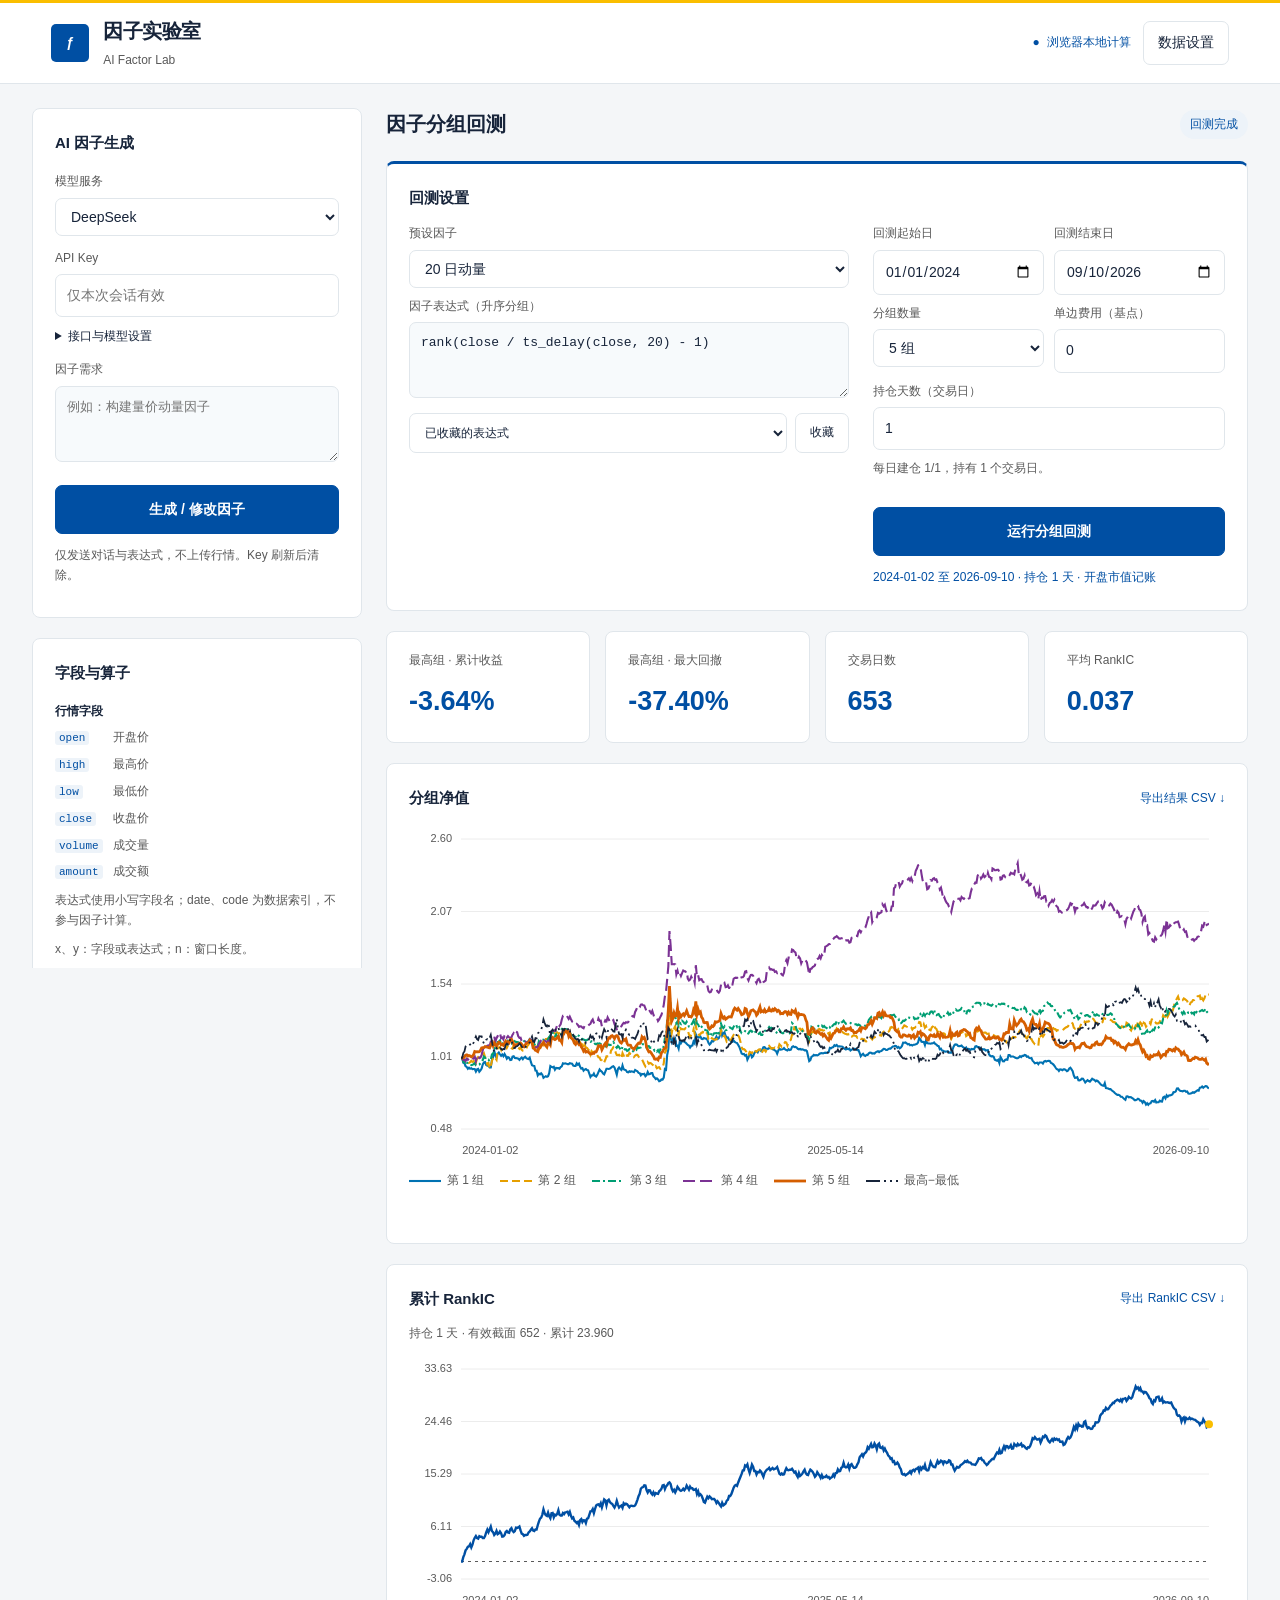
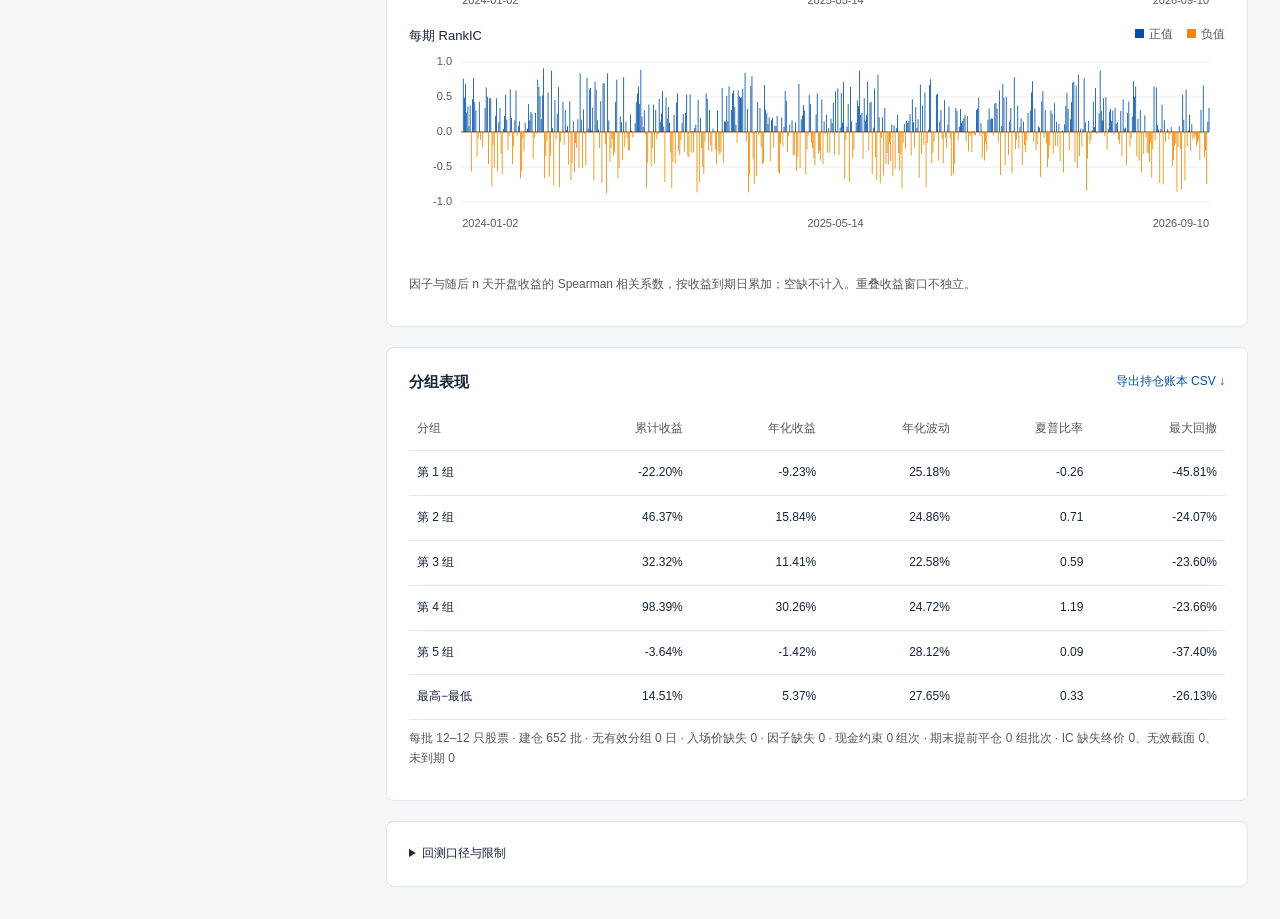
==== commit b5eb6d40: "Add aligned per-period RankIC bar chart" ====
--- a/index.html
+++ b/index.html
@@ -13,6 +13,7 @@
 .operator-help{font-size:12px}.operator-help h2{margin-bottom:8px}.operator-help h3{font-size:12px;color:var(--ink);margin:16px 0 7px}.operator-help dl{display:grid;grid-template-columns:max-content minmax(0,1fr);gap:7px 10px;margin:7px 0}.operator-help dt,.operator-help dd{margin:0}.operator-help dd{color:var(--muted);overflow-wrap:anywhere}.operator-help code{font-size:11px}.operator-help details{border-top:1px solid var(--line);padding-top:10px;margin-top:12px}
 header{border-top:3px solid var(--gold)}.mark{border-radius:5px}.card{border-radius:8px}.metric strong{color:var(--blue)}.backtest-panel{border-top:3px solid var(--blue)}.result-head h2{font-size:20px}#chat:empty{display:none}
 .metrics{grid-template-columns:repeat(4,minmax(0,1fr))}#ic-chart{height:260px}#ic-empty{height:260px}.chart-top{flex-wrap:wrap}a{color:var(--blue)}@media(max-width:1000px){.metrics{grid-template-columns:repeat(2,minmax(0,1fr))}}
+#ic-bars{height:190px}.ic-bars-heading{margin:12px 0 0}.ic-bars-heading h3{font-size:13px;font-weight:500;margin:0}.ic-sign-legend{display:flex;gap:14px;font-size:12px;color:var(--muted)}.ic-sign-legend span::before{content:"";display:inline-block;width:9px;height:9px;margin-right:5px}.ic-positive::before{background:#004FA3}.ic-negative::before{background:#EC8A02}
 </style>
 </head>
 <body>
@@ -44,7 +45,7 @@
 <section class="card backtest-panel" aria-label="因子与回测设置"><h2>回测设置</h2><div class="backtest-grid"><div><label for="preset">预设因子</label><select id="preset"><option value="rank(close / ts_delay(close, 20) - 1)">20 日动量</option><option value="-rank(close / ts_delay(close, 5) - 1)">5 日反转</option><option value="rank(volume / ts_mean(volume, 20))">20 日相对成交量</option><option value="-rank(ts_std(close / ts_delay(close, 1) - 1, 20))">20 日低波动</option><option value="kdj_j(9,3,3)">KDJ J 值（9,3,3）</option><option value="rank(close)">收盘价排序（检查用）</option></select><label for="expression">因子表达式（升序分组）</label><textarea id="expression" spellcheck="false">rank(close / ts_delay(close, 20) - 1)</textarea><div class="fav"><select id="favorites" aria-label="已收藏因子"><option value="">已收藏的表达式</option></select><button id="save">收藏</button></div></div><div><div class="cols"><div><label for="start">回测起始日</label><input id="start" type="date"></div><div><label for="end">回测结束日</label><input id="end" type="date"></div></div><div class="cols"><div><label for="layers">分组数量</label><select id="layers"><option value="3">3 组</option><option value="5" selected>5 组</option><option value="10">10 组</option></select></div><div><label for="fee">单边费用（基点）</label><input id="fee" type="number" value="0" min="0" max="100" step="0.5"></div></div><label for="holding">持仓天数（交易日）</label><input id="holding" type="number" min="1" max="252" step="1" value="1" list="holding-options"><datalist id="holding-options"><option value="1"><option value="5"><option value="10"><option value="20"></datalist><p class="hint" id="holding-hint">每日建仓 1/1，持有 1 个交易日。</p><button id="run" class="primary" disabled>运行分组回测</button><div id="run-status" class="status" role="status" aria-live="polite"></div></div></div></section>
 <div class="metrics"><div class="card metric"><span>最高组 · 累计收益</span><strong id="total">—</strong></div><div class="card metric"><span>最高组 · 最大回撤</span><strong id="drawdown">—</strong></div><div class="card metric"><span>交易日数</span><strong id="periods">—</strong></div><div class="card metric"><span>平均 RankIC</span><strong id="mean-ic">—</strong></div></div>
 <section class="card"><div class="row chart-top"><h2>分组净值</h2><button id="export" class="text-button" disabled>导出结果 CSV ↓</button></div><div class="chart"><div class="empty" id="empty"><strong>暂无回测结果</strong><p>导入行情并运行回测</p></div><canvas id="chart" aria-label="分组净值曲线" hidden></canvas></div><div id="legend" class="legend"></div><div id="tooltip" class="tooltip"></div></section>
-<section class="card"><div class="row chart-top"><h2>累计 RankIC</h2><button id="export-ic" class="text-button" disabled>导出 RankIC CSV ↓</button></div><p id="ic-summary" class="hint">运行回测后显示</p><div class="chart"><div id="ic-empty" class="empty">暂无有效 RankIC</div><canvas id="ic-chart" aria-label="累计 RankIC 曲线" hidden></canvas></div><div id="ic-tooltip" class="tooltip"></div><p class="hint">因子与随后 n 天开盘收益的 Spearman 相关系数，按收益到期日累加；空缺不计入。重叠收益窗口不独立。</p></section>
+<section class="card"><div class="row chart-top"><h2>累计 RankIC</h2><button id="export-ic" class="text-button" disabled>导出 RankIC CSV ↓</button></div><p id="ic-summary" class="hint">运行回测后显示</p><div class="chart"><div id="ic-empty" class="empty">暂无有效 RankIC</div><canvas id="ic-chart" aria-label="累计 RankIC 曲线" hidden></canvas></div><div class="row ic-bars-heading"><h3>每期 RankIC</h3><div class="ic-sign-legend"><span class="ic-positive">正值</span><span class="ic-negative">负值</span></div></div><div class="chart"><canvas id="ic-bars" aria-label="每期 RankIC 时序柱状图" hidden></canvas></div><div id="ic-tooltip" class="tooltip"></div><p class="hint">因子与随后 n 天开盘收益的 Spearman 相关系数，按收益到期日累加；空缺不计入。重叠收益窗口不独立。</p></section>
 <section class="card"><div class="row chart-top"><h2>分组表现</h2><button id="export-ledger" class="text-button" disabled>导出持仓账本 CSV ↓</button></div><div class="table-wrap"><table><thead><tr><th>分组</th><th>累计收益</th><th>年化收益</th><th>年化波动</th><th>夏普比率</th><th>最大回撤</th></tr></thead><tbody id="table"><tr><td colspan="6" style="text-align:center;color:#8a97aa;padding:34px">暂无结果</td></tr></tbody></table></div><p id="coverage" class="hint"></p></section>
 <section class="card"><details><summary>回测口径与限制</summary><p>t 日收盘信号，t+1 开盘建仓，t+n+1 开盘卖出。每组独立记账，每日新批次预算为当时净值的 1/n（含买入费用），组内等额买入后固定股数；现金不足时按可用现金执行，不融资。交易日按导入行情的日期并集计算。</p><p>区间起点空仓，逐日建立重叠持仓；区间末日统一平仓，末期批次可能不足 n 天。按每日开盘市值记账，买卖分别按实际成交额收取单边费用。无信号时保留现金，不删除收益日期。持仓开盘价缺失时停止回测，不补价、不依据未来价格筛选建仓股票。</p><p>RankIC 使用当日有效因子与可得开盘价、持满 n 天的毛收益计算；缺失终点价格的 IC 样本单独剔除，不影响建仓。并列排名取平均，至少 3 只股票且两端排名非恒定；未到期窗口不纳入。累计 RankIC 为算术和，不是收益率。</p><p>不模拟涨跌停、停牌执行、滑点、历史成分与融券。最高−最低是两组日收益差的诊断曲线，非实际多空账户。年化按 252 个交易日、无风险利率为 0。固定演示股票池有幸存者偏差，不等同于完整可交易策略。</p></details></section>
 </div>
@@ -212,7 +213,7 @@
 const workerURL=URL.createObjectURL(new Blob([$('engine').textContent],{type:'text/javascript'}));const worker=new Worker(workerURL);URL.revokeObjectURL(workerURL);
 function download(name,text,type='text/csv;charset=utf-8'){const url=URL.createObjectURL(new Blob([text],{type})),a=document.createElement('a');a.href=url;a.download=name;a.click();setTimeout(()=>URL.revokeObjectURL(url),1000);}
 function status(id,text,error=false){$(id).textContent=text;$(id).className='status '+(error?'error':'success');}
-function clearResult() {result=null;$('chart').hidden=true;$('empty').hidden=false;$('ic-chart').hidden=true;$('ic-empty').hidden=false;$('ic-summary').textContent='运行回测后显示';$('mean-ic').textContent='—';$('ic-tooltip').textContent='';$('export-ic').disabled=$('export-ledger').disabled=true;$('legend').replaceChildren();$('table').innerHTML='<tr><td colspan="6" style="text-align:center;color:#8a97aa;padding:34px">暂无结果</td></tr>';$('total').textContent=$('drawdown').textContent=$('periods').textContent='—';$('coverage').textContent=$('tooltip').textContent='';$('export').disabled=true;}
+function clearResult() {result=null;$('chart').hidden=true;$('empty').hidden=false;$('ic-chart').hidden=true;$('ic-bars').hidden=true;$('ic-empty').hidden=false;$('ic-summary').textContent='运行回测后显示';$('mean-ic').textContent='—';$('ic-tooltip').textContent='';$('export-ic').disabled=$('export-ledger').disabled=true;$('legend').replaceChildren();$('table').innerHTML='<tr><td colspan="6" style="text-align:center;color:#8a97aa;padding:34px">暂无结果</td></tr>';$('total').textContent=$('drawdown').textContent=$('periods').textContent='—';$('coverage').textContent=$('tooltip').textContent='';$('export').disabled=true;}
 function lock(on){busy=on;for(const id of ['files','folder','data-path','load-demo','fetch-data','data-url','data-method','data-mode','data-token','data-body'])$(id).disabled=on;$('read-path').disabled=on||!folderFiles.length;$('run').disabled=on||!dataReady;$('run').textContent=on?'正在处理…':'运行分组回测';$('data-body').disabled=on||$('data-method').value==='GET';}
 $('template').onclick=()=>download('行情字段模板.csv','\uFEFFdate,code,open,high,low,close,volume,amount\r\n');
 function importFiles(files,options={}){
@@ -238,7 +239,7 @@
 function render(){const high=result.stats[result.layers-1];$('total').textContent=pct(high.total);$('drawdown').textContent=pct(high.drawdown);$('periods').textContent=result.dates.length.toLocaleString();$('result-tag').textContent='回测完成';$('empty').hidden=true;$('chart').hidden=false;$('export').disabled=false;const labels=Array.from({length:result.layers},(_,i)=>`第 ${i+1} 组`);labels.push('最高−最低');result.labels=labels;$('legend').replaceChildren();labels.forEach((label,i)=>{const s=document.createElement('span');s.append(legendSample(seriesStyle(i)),document.createTextNode(label));$('legend').append(s);});$('table').replaceChildren();result.stats.forEach((s,i)=>{const tr=document.createElement('tr');for(const value of [labels[i],pct(s.total),pct(s.annual),pct(s.vol),Number.isFinite(s.sharpe)?s.sharpe.toFixed(2):'—',pct(s.drawdown)]){const td=document.createElement('td');td.textContent=value;tr.append(td);}$('table').append(tr);});$('mean-ic').textContent=Number.isFinite(result.ic.mean)?result.ic.mean.toFixed(3):'—';$('ic-empty').hidden=!!result.ic.count;$('ic-chart').hidden=!result.ic.count;$('ic-summary').textContent=`持仓 ${result.options.holding} 天 · 有效截面 ${result.ic.count} · 累计 ${result.ic.cumulative.at(-1).toFixed(3)}`;$('export-ic').disabled=!result.ic.count;$('export-ledger').disabled=false;const c=result.coverage;$('coverage').textContent=`每批 ${c.min}–${c.max} 只股票 · 建仓 ${c.entered} 批 · 无有效分组 ${c.skipped} 日 · 入场价缺失 ${c.missing} · 因子缺失 ${c.invalidFactor} · 现金约束 ${c.cashLimited} 组次 · 期末提前平仓 ${c.earlyExits} 组批次 · IC 缺失终价 ${c.icMissing}、无效截面 ${c.icUndefined}、未到期 ${c.icPending}`;status('run-status',`${result.dates[0]} 至 ${result.dates.at(-1)} · 持仓 ${result.options.holding} 天 · 开盘市值记账`);draw();}
 function draw(){if(!result)return;const canvas=$('chart'),width=canvas.clientWidth,height=canvas.clientHeight,dpr=window.devicePixelRatio||1;canvas.width=width*dpr;canvas.height=height*dpr;const ctx=canvas.getContext('2d');ctx.scale(dpr,dpr);const p={left:52,right:16,top:16,bottom:34};let lo=1,hi=1;for(const values of result.nav)for(const v of values){if(!Number.isFinite(v))continue;lo=Math.min(lo,v);hi=Math.max(hi,v);}const pad=(hi-lo||.1)*.1;lo-=pad;hi+=pad;const x=i=>p.left+i/(result.nav[0].length-1)*(width-p.left-p.right),y=v=>p.top+(hi-v)/(hi-lo)*(height-p.top-p.bottom);ctx.font='11px -apple-system, sans-serif';ctx.textBaseline='middle';for(let i=0;i<5;i++){const v=lo+(hi-lo)*i/4,yy=y(v);ctx.strokeStyle='#ECECEC';ctx.beginPath();ctx.moveTo(p.left,yy);ctx.lineTo(width-p.right,yy);ctx.stroke();ctx.fillStyle='#595959';ctx.textAlign='right';ctx.fillText(v.toFixed(2),p.left-9,yy);}ctx.save();ctx.beginPath();ctx.rect(p.left,p.top,width-p.left-p.right,height-p.top-p.bottom);ctx.clip();result.nav.forEach((values,i)=>{const style=seriesStyle(i);ctx.strokeStyle=style.color;ctx.lineWidth=style.width;ctx.setLineDash(style.dash);ctx.beginPath();values.forEach((v,j)=>j?ctx.lineTo(x(j),y(v)):ctx.moveTo(x(j),y(v)));ctx.stroke();});ctx.restore();ctx.setLineDash([]);ctx.fillStyle='#595959';for(const i of [...new Set([1,Math.round(result.dates.length/2),result.dates.length])]){ctx.textAlign=i===result.dates.length?'right':i===1?'left':'center';ctx.fillText(result.dates[i-1],x(i),height-12);}canvas.onpointermove=e=>{const i=Math.max(1,Math.min(result.dates.length,Math.round((e.offsetX-p.left)/(width-p.left-p.right)*result.dates.length)));$('tooltip').textContent=result.dates[i-1]+'  ·  '+result.labels.map((name,j)=>name+' '+result.nav[j][i].toFixed(4)).join('   /   ');};canvas.onpointerleave=()=>{$('tooltip').textContent='';};drawIC();}
 function drawIC(){
- if(!result)return;const canvas=$('ic-chart');if(!result.ic.count){canvas.hidden=true;return;}canvas.hidden=false;
+ if(!result)return;const canvas=$('ic-chart');if(!result.ic.count){canvas.hidden=true;$('ic-bars').hidden=true;return;}canvas.hidden=false;
  const width=canvas.clientWidth,height=canvas.clientHeight,dpr=window.devicePixelRatio||1;canvas.width=width*dpr;canvas.height=height*dpr;
  const ctx=canvas.getContext('2d');ctx.scale(dpr,dpr);const values=[0,...result.ic.cumulative],p={left:52,right:16,top:16,bottom:34};
  let lo=0,hi=0;for(const v of values){lo=Math.min(lo,v);hi=Math.max(hi,v);}const pad=(hi-lo||1)*.1;lo-=pad;hi+=pad;
@@ -250,6 +251,19 @@
  ctx.fillStyle='#FABE00';ctx.beginPath();ctx.arc(x(values.length-1),y(values.at(-1)),4,0,Math.PI*2);ctx.fill();
  ctx.fillStyle='#595959';for(const i of [...new Set([1,Math.round(result.dates.length/2),result.dates.length])]){ctx.textAlign=i===result.dates.length?'right':i===1?'left':'center';ctx.fillText(result.dates[i-1],x(i),height-12);}
  canvas.onpointermove=e=>{const i=Math.max(0,Math.min(result.dates.length-1,Math.round((e.offsetX-p.left)/(width-p.left-p.right)*result.dates.length)-1));const v=result.ic.values[i];$('ic-tooltip').textContent=`${result.dates[i]} · RankIC ${v===null?'—':v.toFixed(4)} · 累计 ${result.ic.cumulative[i].toFixed(4)}`;};
+ canvas.onpointerleave=()=>{$('ic-tooltip').textContent='';};drawICBars();
+}
+
+function drawICBars(){
+ const canvas=$('ic-bars');if(!result||!result.ic.count){canvas.hidden=true;return;}canvas.hidden=false;
+ const width=canvas.clientWidth,height=canvas.clientHeight,dpr=window.devicePixelRatio||1;canvas.width=width*dpr;canvas.height=height*dpr;
+ const ctx=canvas.getContext('2d');ctx.scale(dpr,dpr);const p={left:52,right:16,top:16,bottom:34},plotWidth=width-p.left-p.right,plotHeight=height-p.top-p.bottom;
+ const x=i=>p.left+(i+1)/result.dates.length*plotWidth,y=v=>p.top+(1-v)/2*plotHeight,barWidth=Math.min(12,plotWidth/result.dates.length*.72);
+ ctx.font='11px -apple-system, sans-serif';ctx.textBaseline='middle';ctx.textAlign='right';
+ for(const v of [-1,-.5,0,.5,1]){ctx.strokeStyle=v===0?'#595959':'#ECECEC';ctx.lineWidth=v===0?1.2:1;ctx.beginPath();ctx.moveTo(p.left,y(v));ctx.lineTo(width-p.right,y(v));ctx.stroke();ctx.fillStyle='#595959';ctx.fillText(v.toFixed(1),p.left-9,y(v));}
+ result.ic.values.forEach((v,i)=>{if(!Number.isFinite(v))return;ctx.fillStyle=v<0?'#EC8A02':'#004FA3';if(v===0){ctx.fillRect(x(i)-barWidth/2,y(0)-.5,barWidth,1);return;}ctx.fillRect(x(i)-barWidth/2,Math.min(y(v),y(0)),barWidth,Math.abs(y(v)-y(0)));});
+ ctx.fillStyle='#595959';for(const i of [...new Set([0,Math.round(result.dates.length/2)-1,result.dates.length-1])]){ctx.textAlign=i===result.dates.length-1?'right':i===0?'left':'center';ctx.fillText(result.dates[i],x(i),height-12);}
+ canvas.onpointermove=e=>{const i=Math.max(0,Math.min(result.dates.length-1,Math.round((e.offsetX-p.left)/plotWidth*result.dates.length)-1)),v=result.ic.values[i];$('ic-tooltip').textContent=`${result.dates[i]} · RankIC ${v===null?'缺失':v.toFixed(4)} · 累计 ${result.ic.cumulative[i].toFixed(4)}`;};
  canvas.onpointerleave=()=>{$('ic-tooltip').textContent='';};
 }
 
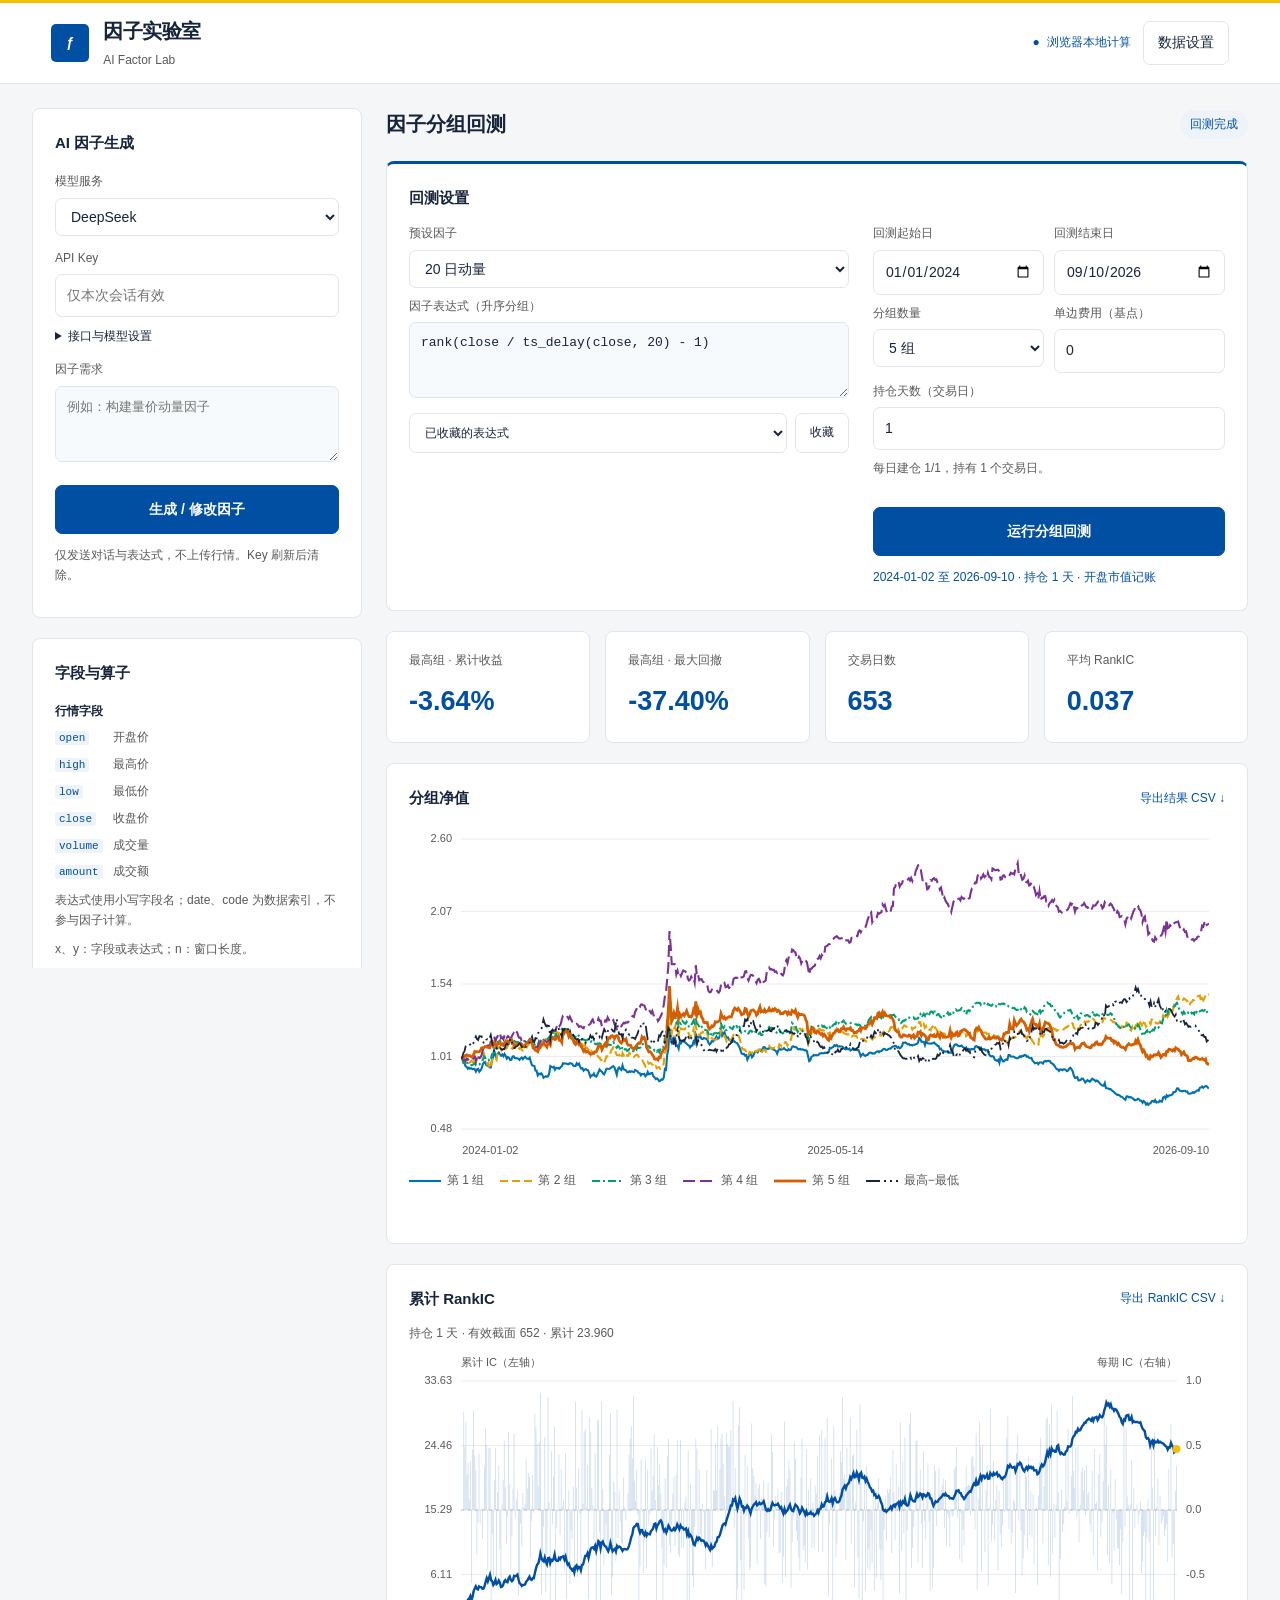
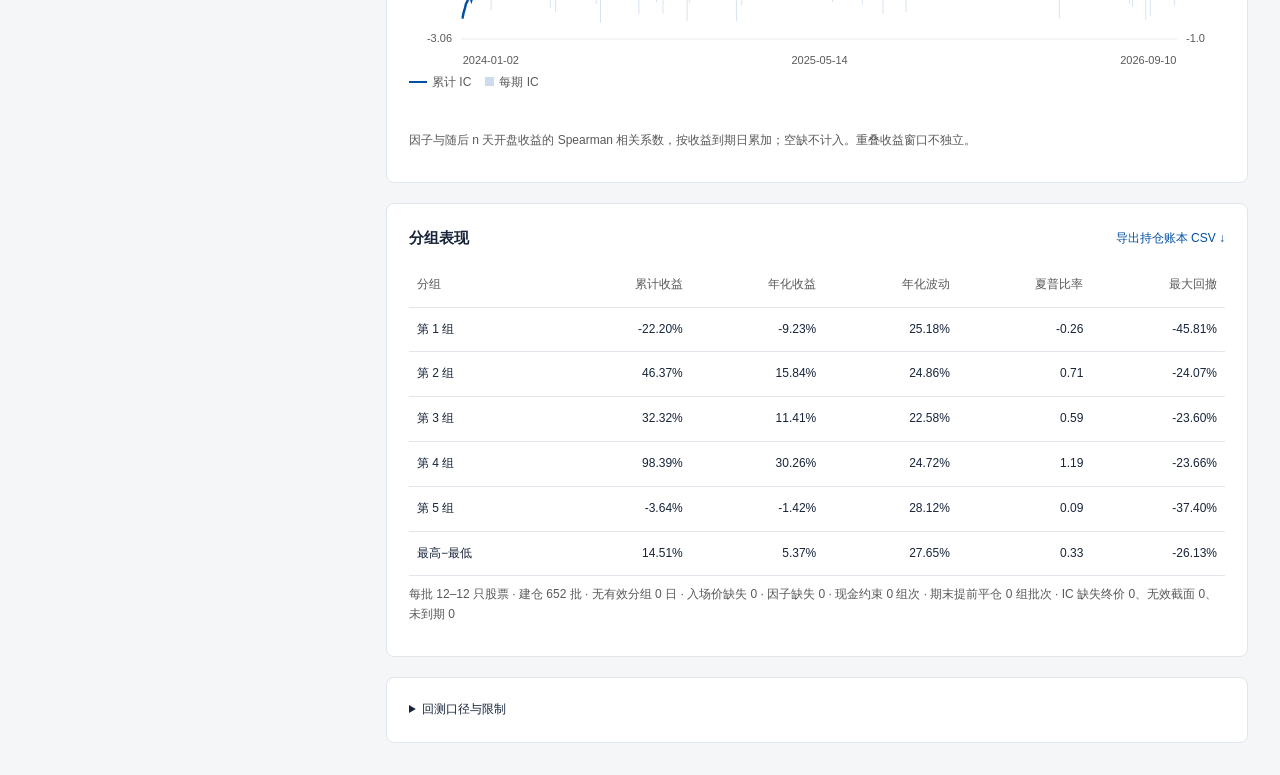
==== commit f49fe2df: "Overlay uniform translucent IC bars behind cumulative RankIC" ====
--- a/index.html
+++ b/index.html
@@ -12,8 +12,8 @@
 .backtest-grid{display:grid;grid-template-columns:minmax(0,1.25fr) minmax(0,1fr);gap:24px}.backtest-panel h2{margin-bottom:4px}.backtest-panel label{margin-top:9px}.backtest-panel textarea{min-height:76px}aside{position:sticky;top:20px;max-height:calc(100vh - 40px);overflow:auto}dialog{width:min(760px,calc(100vw - 32px));max-height:88vh;border:1px solid var(--line);border-radius:14px;padding:0;color:var(--ink);background:var(--paper)}dialog::backdrop{background:rgba(16,30,55,.38)}.dialog-head{padding:14px 22px;position:sticky;top:0;background:var(--paper);border-bottom:1px solid var(--line);z-index:1}dialog .card{border:0;border-radius:0}dialog h2{margin-top:0}.backtest-panel .primary{margin-top:19px}main{margin-top:24px}@media(max-width:1000px){.backtest-grid{gap:14px}}@media(max-width:740px){aside{position:static;max-height:none}.backtest-grid{grid-template-columns:minmax(0,1fr)}.results{grid-row:1}header .brand small{display:none}header{gap:8px}header button{font-size:12px;padding:8px}.backtest-panel .primary{margin-top:12px}}
 .operator-help{font-size:12px}.operator-help h2{margin-bottom:8px}.operator-help h3{font-size:12px;color:var(--ink);margin:16px 0 7px}.operator-help dl{display:grid;grid-template-columns:max-content minmax(0,1fr);gap:7px 10px;margin:7px 0}.operator-help dt,.operator-help dd{margin:0}.operator-help dd{color:var(--muted);overflow-wrap:anywhere}.operator-help code{font-size:11px}.operator-help details{border-top:1px solid var(--line);padding-top:10px;margin-top:12px}
 header{border-top:3px solid var(--gold)}.mark{border-radius:5px}.card{border-radius:8px}.metric strong{color:var(--blue)}.backtest-panel{border-top:3px solid var(--blue)}.result-head h2{font-size:20px}#chat:empty{display:none}
-.metrics{grid-template-columns:repeat(4,minmax(0,1fr))}#ic-chart{height:260px}#ic-empty{height:260px}.chart-top{flex-wrap:wrap}a{color:var(--blue)}@media(max-width:1000px){.metrics{grid-template-columns:repeat(2,minmax(0,1fr))}}
-#ic-bars{height:190px}.ic-bars-heading{margin:12px 0 0}.ic-bars-heading h3{font-size:13px;font-weight:500;margin:0}.ic-sign-legend{display:flex;gap:14px;font-size:12px;color:var(--muted)}.ic-sign-legend span::before{content:"";display:inline-block;width:9px;height:9px;margin-right:5px}.ic-positive::before{background:#004FA3}.ic-negative::before{background:#EC8A02}
+.metrics{grid-template-columns:repeat(4,minmax(0,1fr))}#ic-chart{height:320px}#ic-empty{height:260px}.chart-top{flex-wrap:wrap}a{color:var(--blue)}@media(max-width:1000px){.metrics{grid-template-columns:repeat(2,minmax(0,1fr))}}
+.ic-sign-legend{display:flex;gap:14px;font-size:12px;color:var(--muted)}.ic-sign-legend span::before{content:"";display:inline-block;width:9px;height:9px;margin-right:5px}.ic-sign-legend .ic-line::before{height:2px;width:18px;vertical-align:middle;background:#004FA3}.ic-period::before{background:rgba(0,79,163,.2)}
 </style>
 </head>
 <body>
@@ -45,7 +45,7 @@
 <section class="card backtest-panel" aria-label="因子与回测设置"><h2>回测设置</h2><div class="backtest-grid"><div><label for="preset">预设因子</label><select id="preset"><option value="rank(close / ts_delay(close, 20) - 1)">20 日动量</option><option value="-rank(close / ts_delay(close, 5) - 1)">5 日反转</option><option value="rank(volume / ts_mean(volume, 20))">20 日相对成交量</option><option value="-rank(ts_std(close / ts_delay(close, 1) - 1, 20))">20 日低波动</option><option value="kdj_j(9,3,3)">KDJ J 值（9,3,3）</option><option value="rank(close)">收盘价排序（检查用）</option></select><label for="expression">因子表达式（升序分组）</label><textarea id="expression" spellcheck="false">rank(close / ts_delay(close, 20) - 1)</textarea><div class="fav"><select id="favorites" aria-label="已收藏因子"><option value="">已收藏的表达式</option></select><button id="save">收藏</button></div></div><div><div class="cols"><div><label for="start">回测起始日</label><input id="start" type="date"></div><div><label for="end">回测结束日</label><input id="end" type="date"></div></div><div class="cols"><div><label for="layers">分组数量</label><select id="layers"><option value="3">3 组</option><option value="5" selected>5 组</option><option value="10">10 组</option></select></div><div><label for="fee">单边费用（基点）</label><input id="fee" type="number" value="0" min="0" max="100" step="0.5"></div></div><label for="holding">持仓天数（交易日）</label><input id="holding" type="number" min="1" max="252" step="1" value="1" list="holding-options"><datalist id="holding-options"><option value="1"><option value="5"><option value="10"><option value="20"></datalist><p class="hint" id="holding-hint">每日建仓 1/1，持有 1 个交易日。</p><button id="run" class="primary" disabled>运行分组回测</button><div id="run-status" class="status" role="status" aria-live="polite"></div></div></div></section>
 <div class="metrics"><div class="card metric"><span>最高组 · 累计收益</span><strong id="total">—</strong></div><div class="card metric"><span>最高组 · 最大回撤</span><strong id="drawdown">—</strong></div><div class="card metric"><span>交易日数</span><strong id="periods">—</strong></div><div class="card metric"><span>平均 RankIC</span><strong id="mean-ic">—</strong></div></div>
 <section class="card"><div class="row chart-top"><h2>分组净值</h2><button id="export" class="text-button" disabled>导出结果 CSV ↓</button></div><div class="chart"><div class="empty" id="empty"><strong>暂无回测结果</strong><p>导入行情并运行回测</p></div><canvas id="chart" aria-label="分组净值曲线" hidden></canvas></div><div id="legend" class="legend"></div><div id="tooltip" class="tooltip"></div></section>
-<section class="card"><div class="row chart-top"><h2>累计 RankIC</h2><button id="export-ic" class="text-button" disabled>导出 RankIC CSV ↓</button></div><p id="ic-summary" class="hint">运行回测后显示</p><div class="chart"><div id="ic-empty" class="empty">暂无有效 RankIC</div><canvas id="ic-chart" aria-label="累计 RankIC 曲线" hidden></canvas></div><div class="row ic-bars-heading"><h3>每期 RankIC</h3><div class="ic-sign-legend"><span class="ic-positive">正值</span><span class="ic-negative">负值</span></div></div><div class="chart"><canvas id="ic-bars" aria-label="每期 RankIC 时序柱状图" hidden></canvas></div><div id="ic-tooltip" class="tooltip"></div><p class="hint">因子与随后 n 天开盘收益的 Spearman 相关系数，按收益到期日累加；空缺不计入。重叠收益窗口不独立。</p></section>
+<section class="card"><div class="row chart-top"><h2>累计 RankIC</h2><button id="export-ic" class="text-button" disabled>导出 RankIC CSV ↓</button></div><p id="ic-summary" class="hint">运行回测后显示</p><div class="chart"><div id="ic-empty" class="empty">暂无有效 RankIC</div><canvas id="ic-chart" aria-label="累计 RankIC 折线与每期 IC 半透明柱状图" hidden></canvas></div><div class="ic-sign-legend"><span class="ic-line">累计 IC</span><span class="ic-period">每期 IC</span></div><div id="ic-tooltip" class="tooltip"></div><p class="hint">因子与随后 n 天开盘收益的 Spearman 相关系数，按收益到期日累加；空缺不计入。重叠收益窗口不独立。</p></section>
 <section class="card"><div class="row chart-top"><h2>分组表现</h2><button id="export-ledger" class="text-button" disabled>导出持仓账本 CSV ↓</button></div><div class="table-wrap"><table><thead><tr><th>分组</th><th>累计收益</th><th>年化收益</th><th>年化波动</th><th>夏普比率</th><th>最大回撤</th></tr></thead><tbody id="table"><tr><td colspan="6" style="text-align:center;color:#8a97aa;padding:34px">暂无结果</td></tr></tbody></table></div><p id="coverage" class="hint"></p></section>
 <section class="card"><details><summary>回测口径与限制</summary><p>t 日收盘信号，t+1 开盘建仓，t+n+1 开盘卖出。每组独立记账，每日新批次预算为当时净值的 1/n（含买入费用），组内等额买入后固定股数；现金不足时按可用现金执行，不融资。交易日按导入行情的日期并集计算。</p><p>区间起点空仓，逐日建立重叠持仓；区间末日统一平仓，末期批次可能不足 n 天。按每日开盘市值记账，买卖分别按实际成交额收取单边费用。无信号时保留现金，不删除收益日期。持仓开盘价缺失时停止回测，不补价、不依据未来价格筛选建仓股票。</p><p>RankIC 使用当日有效因子与可得开盘价、持满 n 天的毛收益计算；缺失终点价格的 IC 样本单独剔除，不影响建仓。并列排名取平均，至少 3 只股票且两端排名非恒定；未到期窗口不纳入。累计 RankIC 为算术和，不是收益率。</p><p>不模拟涨跌停、停牌执行、滑点、历史成分与融券。最高−最低是两组日收益差的诊断曲线，非实际多空账户。年化按 252 个交易日、无风险利率为 0。固定演示股票池有幸存者偏差，不等同于完整可交易策略。</p></details></section>
 </div>
@@ -213,7 +213,7 @@
 const workerURL=URL.createObjectURL(new Blob([$('engine').textContent],{type:'text/javascript'}));const worker=new Worker(workerURL);URL.revokeObjectURL(workerURL);
 function download(name,text,type='text/csv;charset=utf-8'){const url=URL.createObjectURL(new Blob([text],{type})),a=document.createElement('a');a.href=url;a.download=name;a.click();setTimeout(()=>URL.revokeObjectURL(url),1000);}
 function status(id,text,error=false){$(id).textContent=text;$(id).className='status '+(error?'error':'success');}
-function clearResult() {result=null;$('chart').hidden=true;$('empty').hidden=false;$('ic-chart').hidden=true;$('ic-bars').hidden=true;$('ic-empty').hidden=false;$('ic-summary').textContent='运行回测后显示';$('mean-ic').textContent='—';$('ic-tooltip').textContent='';$('export-ic').disabled=$('export-ledger').disabled=true;$('legend').replaceChildren();$('table').innerHTML='<tr><td colspan="6" style="text-align:center;color:#8a97aa;padding:34px">暂无结果</td></tr>';$('total').textContent=$('drawdown').textContent=$('periods').textContent='—';$('coverage').textContent=$('tooltip').textContent='';$('export').disabled=true;}
+function clearResult() {result=null;$('chart').hidden=true;$('empty').hidden=false;$('ic-chart').hidden=true;$('ic-empty').hidden=false;$('ic-summary').textContent='运行回测后显示';$('mean-ic').textContent='—';$('ic-tooltip').textContent='';$('export-ic').disabled=$('export-ledger').disabled=true;$('legend').replaceChildren();$('table').innerHTML='<tr><td colspan="6" style="text-align:center;color:#8a97aa;padding:34px">暂无结果</td></tr>';$('total').textContent=$('drawdown').textContent=$('periods').textContent='—';$('coverage').textContent=$('tooltip').textContent='';$('export').disabled=true;}
 function lock(on){busy=on;for(const id of ['files','folder','data-path','load-demo','fetch-data','data-url','data-method','data-mode','data-token','data-body'])$(id).disabled=on;$('read-path').disabled=on||!folderFiles.length;$('run').disabled=on||!dataReady;$('run').textContent=on?'正在处理…':'运行分组回测';$('data-body').disabled=on||$('data-method').value==='GET';}
 $('template').onclick=()=>download('行情字段模板.csv','\uFEFFdate,code,open,high,low,close,volume,amount\r\n');
 function importFiles(files,options={}){
@@ -239,31 +239,23 @@
 function render(){const high=result.stats[result.layers-1];$('total').textContent=pct(high.total);$('drawdown').textContent=pct(high.drawdown);$('periods').textContent=result.dates.length.toLocaleString();$('result-tag').textContent='回测完成';$('empty').hidden=true;$('chart').hidden=false;$('export').disabled=false;const labels=Array.from({length:result.layers},(_,i)=>`第 ${i+1} 组`);labels.push('最高−最低');result.labels=labels;$('legend').replaceChildren();labels.forEach((label,i)=>{const s=document.createElement('span');s.append(legendSample(seriesStyle(i)),document.createTextNode(label));$('legend').append(s);});$('table').replaceChildren();result.stats.forEach((s,i)=>{const tr=document.createElement('tr');for(const value of [labels[i],pct(s.total),pct(s.annual),pct(s.vol),Number.isFinite(s.sharpe)?s.sharpe.toFixed(2):'—',pct(s.drawdown)]){const td=document.createElement('td');td.textContent=value;tr.append(td);}$('table').append(tr);});$('mean-ic').textContent=Number.isFinite(result.ic.mean)?result.ic.mean.toFixed(3):'—';$('ic-empty').hidden=!!result.ic.count;$('ic-chart').hidden=!result.ic.count;$('ic-summary').textContent=`持仓 ${result.options.holding} 天 · 有效截面 ${result.ic.count} · 累计 ${result.ic.cumulative.at(-1).toFixed(3)}`;$('export-ic').disabled=!result.ic.count;$('export-ledger').disabled=false;const c=result.coverage;$('coverage').textContent=`每批 ${c.min}–${c.max} 只股票 · 建仓 ${c.entered} 批 · 无有效分组 ${c.skipped} 日 · 入场价缺失 ${c.missing} · 因子缺失 ${c.invalidFactor} · 现金约束 ${c.cashLimited} 组次 · 期末提前平仓 ${c.earlyExits} 组批次 · IC 缺失终价 ${c.icMissing}、无效截面 ${c.icUndefined}、未到期 ${c.icPending}`;status('run-status',`${result.dates[0]} 至 ${result.dates.at(-1)} · 持仓 ${result.options.holding} 天 · 开盘市值记账`);draw();}
 function draw(){if(!result)return;const canvas=$('chart'),width=canvas.clientWidth,height=canvas.clientHeight,dpr=window.devicePixelRatio||1;canvas.width=width*dpr;canvas.height=height*dpr;const ctx=canvas.getContext('2d');ctx.scale(dpr,dpr);const p={left:52,right:16,top:16,bottom:34};let lo=1,hi=1;for(const values of result.nav)for(const v of values){if(!Number.isFinite(v))continue;lo=Math.min(lo,v);hi=Math.max(hi,v);}const pad=(hi-lo||.1)*.1;lo-=pad;hi+=pad;const x=i=>p.left+i/(result.nav[0].length-1)*(width-p.left-p.right),y=v=>p.top+(hi-v)/(hi-lo)*(height-p.top-p.bottom);ctx.font='11px -apple-system, sans-serif';ctx.textBaseline='middle';for(let i=0;i<5;i++){const v=lo+(hi-lo)*i/4,yy=y(v);ctx.strokeStyle='#ECECEC';ctx.beginPath();ctx.moveTo(p.left,yy);ctx.lineTo(width-p.right,yy);ctx.stroke();ctx.fillStyle='#595959';ctx.textAlign='right';ctx.fillText(v.toFixed(2),p.left-9,yy);}ctx.save();ctx.beginPath();ctx.rect(p.left,p.top,width-p.left-p.right,height-p.top-p.bottom);ctx.clip();result.nav.forEach((values,i)=>{const style=seriesStyle(i);ctx.strokeStyle=style.color;ctx.lineWidth=style.width;ctx.setLineDash(style.dash);ctx.beginPath();values.forEach((v,j)=>j?ctx.lineTo(x(j),y(v)):ctx.moveTo(x(j),y(v)));ctx.stroke();});ctx.restore();ctx.setLineDash([]);ctx.fillStyle='#595959';for(const i of [...new Set([1,Math.round(result.dates.length/2),result.dates.length])]){ctx.textAlign=i===result.dates.length?'right':i===1?'left':'center';ctx.fillText(result.dates[i-1],x(i),height-12);}canvas.onpointermove=e=>{const i=Math.max(1,Math.min(result.dates.length,Math.round((e.offsetX-p.left)/(width-p.left-p.right)*result.dates.length)));$('tooltip').textContent=result.dates[i-1]+'  ·  '+result.labels.map((name,j)=>name+' '+result.nav[j][i].toFixed(4)).join('   /   ');};canvas.onpointerleave=()=>{$('tooltip').textContent='';};drawIC();}
 function drawIC(){
- if(!result)return;const canvas=$('ic-chart');if(!result.ic.count){canvas.hidden=true;$('ic-bars').hidden=true;return;}canvas.hidden=false;
+ if(!result)return;const canvas=$('ic-chart');if(!result.ic.count){canvas.hidden=true;return;}canvas.hidden=false;
  const width=canvas.clientWidth,height=canvas.clientHeight,dpr=window.devicePixelRatio||1;canvas.width=width*dpr;canvas.height=height*dpr;
- const ctx=canvas.getContext('2d');ctx.scale(dpr,dpr);const values=[0,...result.ic.cumulative],p={left:52,right:16,top:16,bottom:34};
+ const ctx=canvas.getContext('2d');ctx.scale(dpr,dpr);const values=[0,...result.ic.cumulative],p={left:52,right:48,top:28,bottom:34},plotWidth=width-p.left-p.right,plotHeight=height-p.top-p.bottom;
  let lo=0,hi=0;for(const v of values){lo=Math.min(lo,v);hi=Math.max(hi,v);}const pad=(hi-lo||1)*.1;lo-=pad;hi+=pad;
- const x=i=>p.left+i/(values.length-1)*(width-p.left-p.right),y=v=>p.top+(hi-v)/(hi-lo)*(height-p.top-p.bottom);
+ const x=i=>p.left+(i+.5)/values.length*plotWidth,y=v=>p.top+(hi-v)/(hi-lo)*plotHeight,icY=v=>p.top+(1-v)/2*plotHeight;
  ctx.font='11px -apple-system, sans-serif';ctx.textBaseline='middle';ctx.textAlign='right';
  for(let i=0;i<5;i++){const v=lo+(hi-lo)*i/4;ctx.strokeStyle='#ECECEC';ctx.beginPath();ctx.moveTo(p.left,y(v));ctx.lineTo(width-p.right,y(v));ctx.stroke();ctx.fillStyle='#595959';ctx.fillText(v.toFixed(2),p.left-9,y(v));}
- ctx.strokeStyle='#595959';ctx.setLineDash([3,4]);ctx.beginPath();ctx.moveTo(p.left,y(0));ctx.lineTo(width-p.right,y(0));ctx.stroke();ctx.setLineDash([]);
+ ctx.textAlign='left';for(const v of [-1,-.5,0,.5,1]){ctx.fillStyle='#595959';ctx.fillText(v.toFixed(1),width-p.right+9,icY(v));}
+ ctx.fillStyle='#595959';ctx.textAlign='left';ctx.fillText('累计 IC（左轴）',p.left,10);ctx.textAlign='right';ctx.fillText('每期 IC（右轴）',width-p.right,10);
+ // Draw translucent per-period bars first; the cumulative line stays opaque on top.
+ const barWidth=Math.min(12,plotWidth/values.length*.72);ctx.save();ctx.globalAlpha=.2;
+ result.ic.values.forEach((v,i)=>{if(!Number.isFinite(v))return;ctx.fillStyle='#004FA3';ctx.fillRect(x(i+1)-barWidth/2,v===0?icY(0)-.5:Math.min(icY(v),icY(0)),barWidth,v===0?1:Math.abs(icY(v)-icY(0)));});ctx.restore();
+ ctx.strokeStyle='#B7BDC5';ctx.lineWidth=1;ctx.setLineDash([3,4]);ctx.beginPath();ctx.moveTo(p.left,icY(0));ctx.lineTo(width-p.right,icY(0));ctx.stroke();ctx.setLineDash([]);
  ctx.strokeStyle='#004FA3';ctx.lineWidth=2.4;ctx.beginPath();values.forEach((v,i)=>i?ctx.lineTo(x(i),y(v)):ctx.moveTo(x(i),y(v)));ctx.stroke();
  ctx.fillStyle='#FABE00';ctx.beginPath();ctx.arc(x(values.length-1),y(values.at(-1)),4,0,Math.PI*2);ctx.fill();
  ctx.fillStyle='#595959';for(const i of [...new Set([1,Math.round(result.dates.length/2),result.dates.length])]){ctx.textAlign=i===result.dates.length?'right':i===1?'left':'center';ctx.fillText(result.dates[i-1],x(i),height-12);}
- canvas.onpointermove=e=>{const i=Math.max(0,Math.min(result.dates.length-1,Math.round((e.offsetX-p.left)/(width-p.left-p.right)*result.dates.length)-1));const v=result.ic.values[i];$('ic-tooltip').textContent=`${result.dates[i]} · RankIC ${v===null?'—':v.toFixed(4)} · 累计 ${result.ic.cumulative[i].toFixed(4)}`;};
- canvas.onpointerleave=()=>{$('ic-tooltip').textContent='';};drawICBars();
-}
-
-function drawICBars(){
- const canvas=$('ic-bars');if(!result||!result.ic.count){canvas.hidden=true;return;}canvas.hidden=false;
- const width=canvas.clientWidth,height=canvas.clientHeight,dpr=window.devicePixelRatio||1;canvas.width=width*dpr;canvas.height=height*dpr;
- const ctx=canvas.getContext('2d');ctx.scale(dpr,dpr);const p={left:52,right:16,top:16,bottom:34},plotWidth=width-p.left-p.right,plotHeight=height-p.top-p.bottom;
- const x=i=>p.left+(i+1)/result.dates.length*plotWidth,y=v=>p.top+(1-v)/2*plotHeight,barWidth=Math.min(12,plotWidth/result.dates.length*.72);
- ctx.font='11px -apple-system, sans-serif';ctx.textBaseline='middle';ctx.textAlign='right';
- for(const v of [-1,-.5,0,.5,1]){ctx.strokeStyle=v===0?'#595959':'#ECECEC';ctx.lineWidth=v===0?1.2:1;ctx.beginPath();ctx.moveTo(p.left,y(v));ctx.lineTo(width-p.right,y(v));ctx.stroke();ctx.fillStyle='#595959';ctx.fillText(v.toFixed(1),p.left-9,y(v));}
- result.ic.values.forEach((v,i)=>{if(!Number.isFinite(v))return;ctx.fillStyle=v<0?'#EC8A02':'#004FA3';if(v===0){ctx.fillRect(x(i)-barWidth/2,y(0)-.5,barWidth,1);return;}ctx.fillRect(x(i)-barWidth/2,Math.min(y(v),y(0)),barWidth,Math.abs(y(v)-y(0)));});
- ctx.fillStyle='#595959';for(const i of [...new Set([0,Math.round(result.dates.length/2)-1,result.dates.length-1])]){ctx.textAlign=i===result.dates.length-1?'right':i===0?'left':'center';ctx.fillText(result.dates[i],x(i),height-12);}
- canvas.onpointermove=e=>{const i=Math.max(0,Math.min(result.dates.length-1,Math.round((e.offsetX-p.left)/plotWidth*result.dates.length)-1)),v=result.ic.values[i];$('ic-tooltip').textContent=`${result.dates[i]} · RankIC ${v===null?'缺失':v.toFixed(4)} · 累计 ${result.ic.cumulative[i].toFixed(4)}`;};
+ canvas.onpointermove=e=>{const i=Math.max(0,Math.min(result.dates.length-1,Math.round((e.offsetX-p.left)/plotWidth*values.length-.5)-1)),v=result.ic.values[i];$('ic-tooltip').textContent=`${result.dates[i]} · RankIC ${v===null?'缺失':v.toFixed(4)} · 累计 ${result.ic.cumulative[i].toFixed(4)}`;};
  canvas.onpointerleave=()=>{$('ic-tooltip').textContent='';};
 }
 
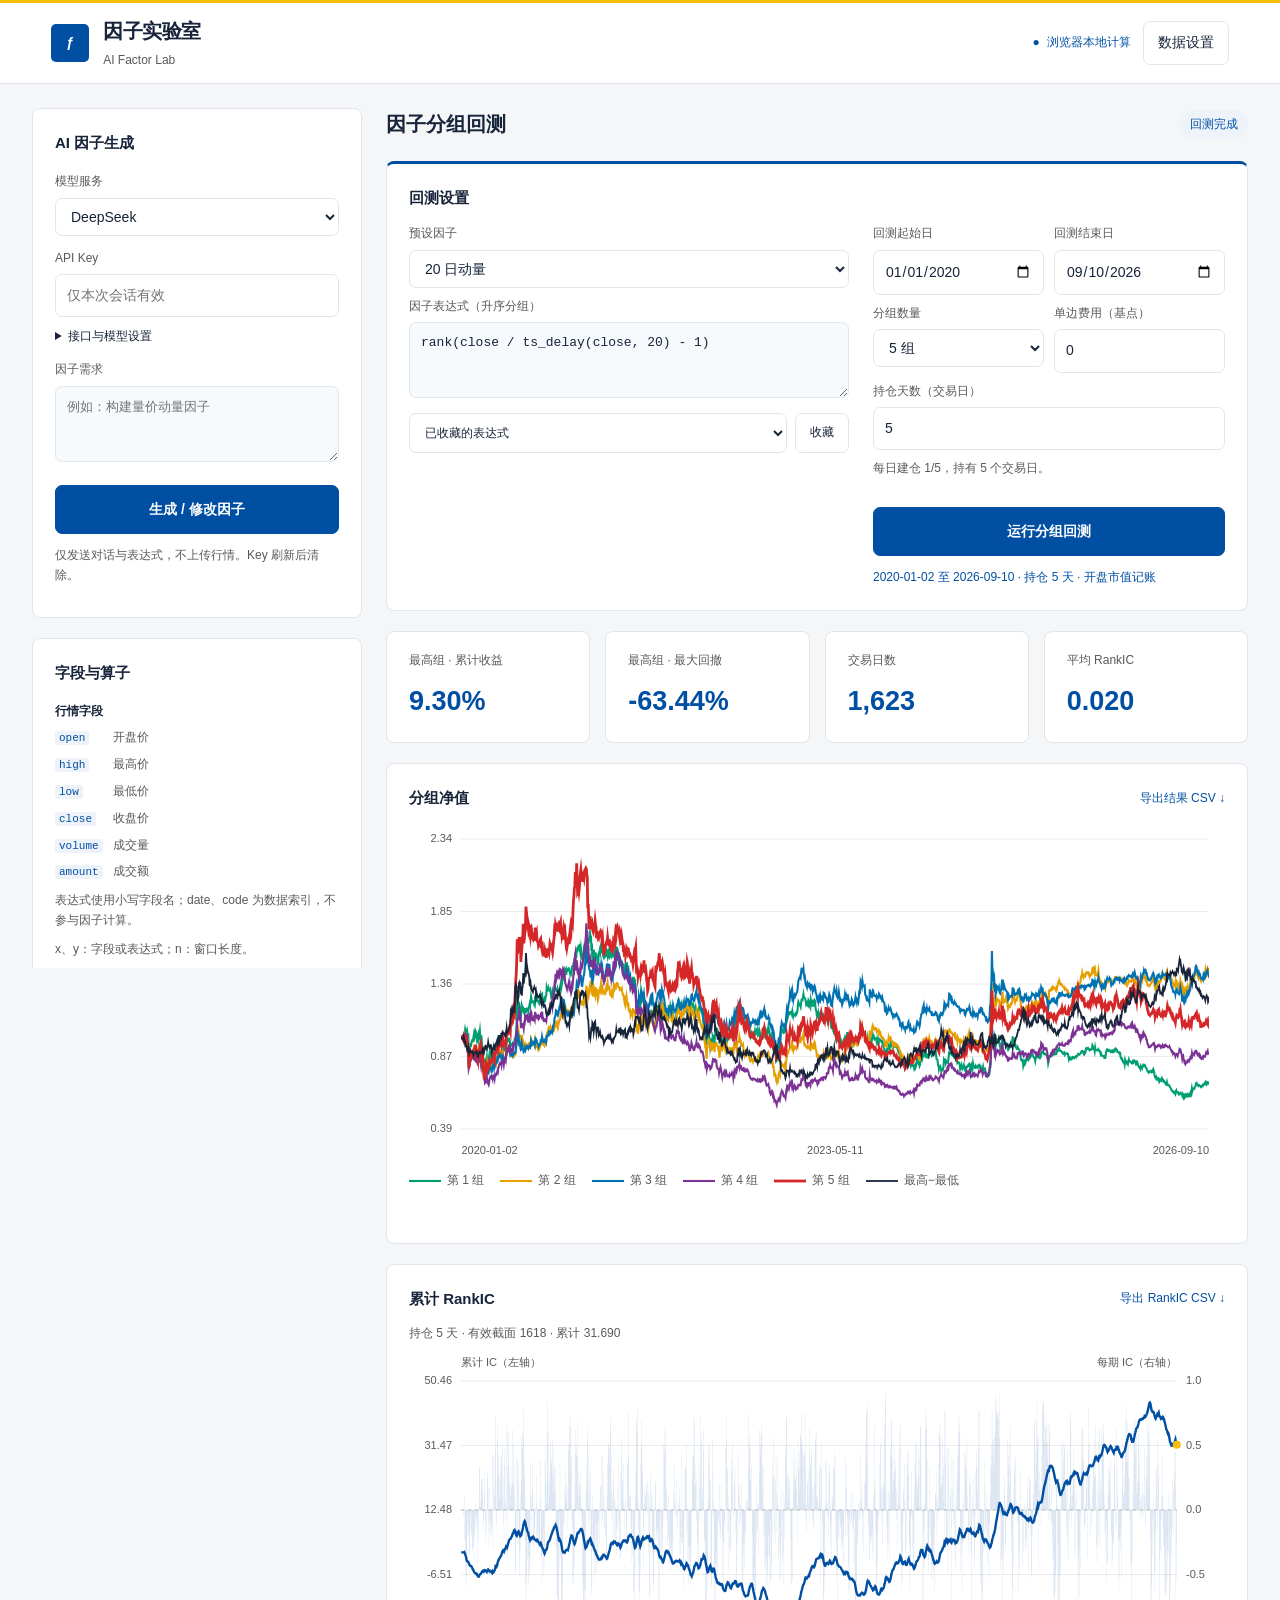
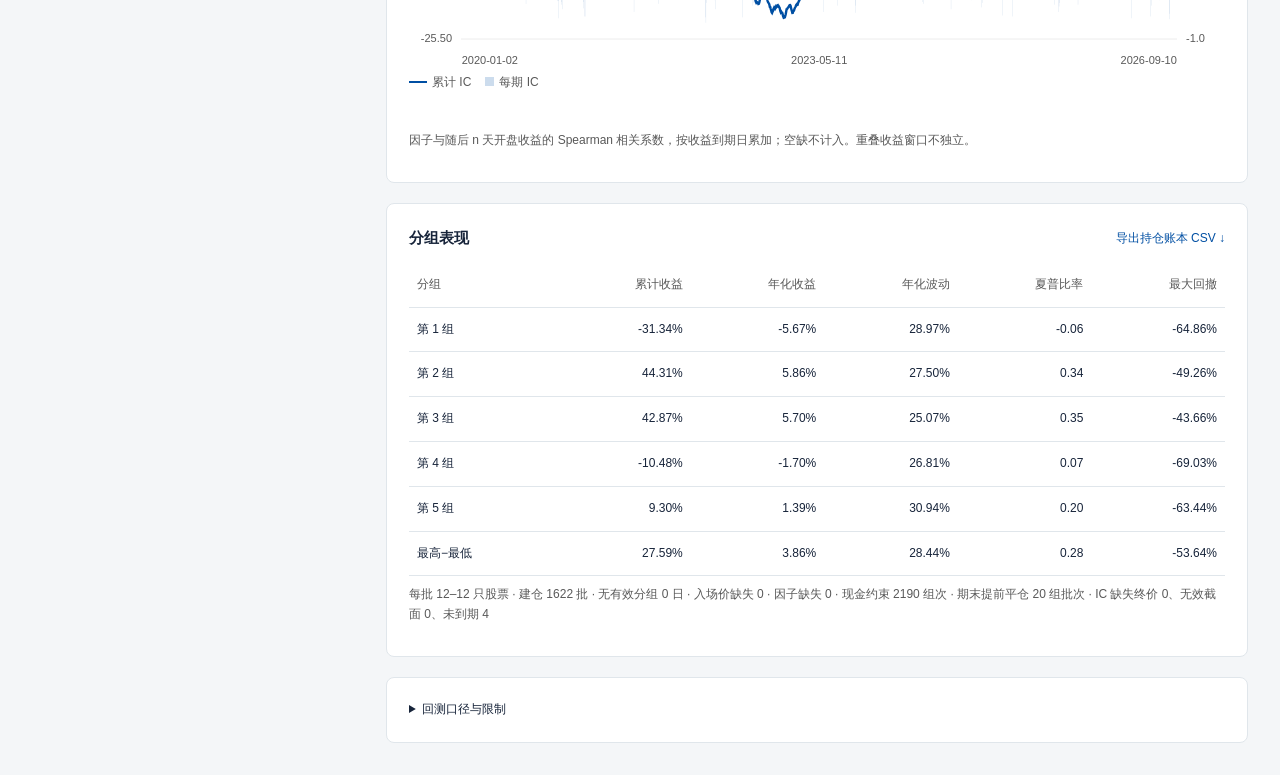
==== commit 7791e610: "Extend demo to 2020, default to five days and compose J with generic operators" ====
--- a/index.html
+++ b/index.html
@@ -35,14 +35,14 @@
 <h3>截面算子</h3>
 <dl><dt><code>rank(x)</code></dt><dd>百分位排名，并列取平均</dd><dt><code>zscore(x)</code></dt><dd>减均值，再除以样本标准差</dd></dl>
 <h3>时序算子</h3>
-<dl><dt><code>ts_delay(x,n)</code></dt><dd>前 n 条记录的值</dd><dt><code>ts_delta(x,n)</code></dt><dd>当前值减前 n 条记录的值</dd><dt><code>ts_mean(x,n)</code></dt><dd>最近 n 条记录的均值</dd><dt><code>ts_std(x,n)</code></dt><dd>最近 n 条记录的样本标准差</dd><dt><code>ts_min(x,n)</code></dt><dd>最近 n 条记录的最小值</dd><dt><code>ts_max(x,n)</code></dt><dd>最近 n 条记录的最大值</dd><dt><code>ts_rank(x,n)</code></dt><dd>当前值在最近 n 条记录中的百分位排名</dd></dl>
+<dl><dt><code>ts_delay(x,n)</code></dt><dd>前 n 条记录的值</dd><dt><code>ts_delta(x,n)</code></dt><dd>当前值减前 n 条记录的值</dd><dt><code>ts_mean(x,n)</code></dt><dd>最近 n 条记录的均值</dd><dt><code>ts_std(x,n)</code></dt><dd>最近 n 条记录的样本标准差</dd><dt><code>ts_min(x,n)</code></dt><dd>最近 n 条记录的最小值</dd><dt><code>ts_max(x,n)</code></dt><dd>最近 n 条记录的最大值</dd><dt><code>ts_sma(x,n,m,init)</code></dt><dd>递推平滑：y=(m/n)x+(1−m/n)y前值；初值 init，缺失重置。1≤m≤n≤252。</dd><dt><code>ts_rank(x,n)</code></dt><dd>当前值在最近 n 条记录中的百分位排名</dd></dl>
 <p class="hint">n 为 1–252 的整数。滚动窗口含当前记录，按股票已有记录计数；不补齐缺失日期。预热不足或窗口值缺失时返回缺失值。</p>
-<h3>技术指标</h3><dl><dt><code>kdj_j(9,3,3)</code></dt><dd>KDJ 的 J 值</dd></dl><details><summary>KDJ 计算口径</summary><p>RSV=100×(close−窗口最低价)/(窗口最高价−窗口最低价)；K、D 递推平滑，初值均为 50，J=3K−2D。参数依次为 RSV 窗口、K 平滑期、D 平滑期。需 high、low、close；满窗口后起算，缺失或零振幅返回缺失并重置平滑状态。</p><p><a href="https://www.moomoo.com/ca/hans/support/topic3_142" target="_blank" rel="noopener noreferrer">KDJ 公式参考</a></p></details><details><summary>表达式示例</summary><p>20 日动量排名：<br><code>rank(close / ts_delay(close, 20) - 1)</code></p></details>
+<details><summary>表达式示例</summary><p>20 日动量排名：<br><code>rank(close / ts_delay(close, 20) - 1)</code></p></details>
 </section>
 </aside>
 <div class="results">
 <div class="result-head row"><div><h2>因子分组回测</h2></div><span class="pill" id="result-tag">等待数据</span></div>
-<section class="card backtest-panel" aria-label="因子与回测设置"><h2>回测设置</h2><div class="backtest-grid"><div><label for="preset">预设因子</label><select id="preset"><option value="rank(close / ts_delay(close, 20) - 1)">20 日动量</option><option value="-rank(close / ts_delay(close, 5) - 1)">5 日反转</option><option value="rank(volume / ts_mean(volume, 20))">20 日相对成交量</option><option value="-rank(ts_std(close / ts_delay(close, 1) - 1, 20))">20 日低波动</option><option value="kdj_j(9,3,3)">KDJ J 值（9,3,3）</option><option value="rank(close)">收盘价排序（检查用）</option></select><label for="expression">因子表达式（升序分组）</label><textarea id="expression" spellcheck="false">rank(close / ts_delay(close, 20) - 1)</textarea><div class="fav"><select id="favorites" aria-label="已收藏因子"><option value="">已收藏的表达式</option></select><button id="save">收藏</button></div></div><div><div class="cols"><div><label for="start">回测起始日</label><input id="start" type="date"></div><div><label for="end">回测结束日</label><input id="end" type="date"></div></div><div class="cols"><div><label for="layers">分组数量</label><select id="layers"><option value="3">3 组</option><option value="5" selected>5 组</option><option value="10">10 组</option></select></div><div><label for="fee">单边费用（基点）</label><input id="fee" type="number" value="0" min="0" max="100" step="0.5"></div></div><label for="holding">持仓天数（交易日）</label><input id="holding" type="number" min="1" max="252" step="1" value="1" list="holding-options"><datalist id="holding-options"><option value="1"><option value="5"><option value="10"><option value="20"></datalist><p class="hint" id="holding-hint">每日建仓 1/1，持有 1 个交易日。</p><button id="run" class="primary" disabled>运行分组回测</button><div id="run-status" class="status" role="status" aria-live="polite"></div></div></div></section>
+<section class="card backtest-panel" aria-label="因子与回测设置"><h2>回测设置</h2><div class="backtest-grid"><div><label for="preset">预设因子</label><select id="preset"><option value="rank(close / ts_delay(close, 20) - 1)">20 日动量</option><option value="-rank(close / ts_delay(close, 5) - 1)">5 日反转</option><option value="rank(volume / ts_mean(volume, 20))">20 日相对成交量</option><option value="-rank(ts_std(close / ts_delay(close, 1) - 1, 20))">20 日低波动</option><option value="3 * ts_sma(100 * (close - ts_min(low, 9)) / (ts_max(high, 9) - ts_min(low, 9)), 3, 1, 50) - 2 * ts_sma(ts_sma(100 * (close - ts_min(low, 9)) / (ts_max(high, 9) - ts_min(low, 9)), 3, 1, 50), 3, 1, 50)">KDJ J 值（9,3,3）</option><option value="rank(close)">收盘价排序（检查用）</option></select><label for="expression">因子表达式（升序分组）</label><textarea id="expression" spellcheck="false">rank(close / ts_delay(close, 20) - 1)</textarea><div class="fav"><select id="favorites" aria-label="已收藏因子"><option value="">已收藏的表达式</option></select><button id="save">收藏</button></div></div><div><div class="cols"><div><label for="start">回测起始日</label><input id="start" type="date"></div><div><label for="end">回测结束日</label><input id="end" type="date"></div></div><div class="cols"><div><label for="layers">分组数量</label><select id="layers"><option value="3">3 组</option><option value="5" selected>5 组</option><option value="10">10 组</option></select></div><div><label for="fee">单边费用（基点）</label><input id="fee" type="number" value="0" min="0" max="100" step="0.5"></div></div><label for="holding">持仓天数（交易日）</label><input id="holding" type="number" min="1" max="252" step="1" value="5" list="holding-options"><datalist id="holding-options"><option value="1"><option value="5"><option value="10"><option value="20"></datalist><p class="hint" id="holding-hint">每日建仓 1/5，持有 5 个交易日。</p><button id="run" class="primary" disabled>运行分组回测</button><div id="run-status" class="status" role="status" aria-live="polite"></div></div></div></section>
 <div class="metrics"><div class="card metric"><span>最高组 · 累计收益</span><strong id="total">—</strong></div><div class="card metric"><span>最高组 · 最大回撤</span><strong id="drawdown">—</strong></div><div class="card metric"><span>交易日数</span><strong id="periods">—</strong></div><div class="card metric"><span>平均 RankIC</span><strong id="mean-ic">—</strong></div></div>
 <section class="card"><div class="row chart-top"><h2>分组净值</h2><button id="export" class="text-button" disabled>导出结果 CSV ↓</button></div><div class="chart"><div class="empty" id="empty"><strong>暂无回测结果</strong><p>导入行情并运行回测</p></div><canvas id="chart" aria-label="分组净值曲线" hidden></canvas></div><div id="legend" class="legend"></div><div id="tooltip" class="tooltip"></div></section>
 <section class="card"><div class="row chart-top"><h2>累计 RankIC</h2><button id="export-ic" class="text-button" disabled>导出 RankIC CSV ↓</button></div><p id="ic-summary" class="hint">运行回测后显示</p><div class="chart"><div id="ic-empty" class="empty">暂无有效 RankIC</div><canvas id="ic-chart" aria-label="累计 RankIC 折线与每期 IC 半透明柱状图" hidden></canvas></div><div class="ic-sign-legend"><span class="ic-line">累计 IC</span><span class="ic-period">每期 IC</span></div><div id="ic-tooltip" class="tooltip"></div><p class="hint">因子与随后 n 天开盘收益的 Spearman 相关系数，按收益到期日累加；空缺不计入。重叠收益窗口不独立。</p></section>
@@ -52,7 +52,7 @@
 </main>
 <dialog id="data-dialog" aria-label="数据设置"><div class="row dialog-head"><strong>数据设置</strong><button id="close-data" aria-label="关闭数据设置">关闭</button></div><section class="card"><h2><span class="step">1</span>数据源</h2><div class="upload"><strong>内置演示行情</strong><p id="demo-info" class="hint"></p><button id="load-demo" style="width:100%">加载演示行情</button><details style="margin-top:8px"><summary>来源、股票与覆盖范围</summary><p id="demo-details"></p><button id="export-demo" class="text-button">下载演示行情 CSV</button></details></div><details style="margin:16px 0"><summary>数据接口</summary><label for="data-url">数据接口地址</label><input id="data-url" type="url" placeholder="https://你的服务/api/prices"><div class="cols"><div><label for="data-method">请求方法</label><select id="data-method"><option>GET</option><option>POST</option></select></div><div><label for="data-mode">导入方式</label><select id="data-mode"><option value="replace">替换当前数据</option><option value="merge">合并更新</option></select></div></div><label for="data-token">Bearer Token（可选）</label><input id="data-token" type="password" autocomplete="off" placeholder="无鉴权接口可留空"><label for="data-body">POST 请求体（JSON，可选）</label><textarea id="data-body" placeholder='{"start_date":"2025-01-01"}' style="min-height:58px"></textarea><button id="fetch-data" style="width:100%;margin-top:10px">读取接口数据</button><p id="api-data-status" class="status" role="status"></p><p class="hint">接口需允许浏览器跨域访问（CORS），返回 CSV 或 JSON 行情。合并更新以 (date, code) 为键，同键数据整行替换；新旧数据须使用相同复权锚点和单位。</p><details><summary>接口返回示例</summary><p><code>[{"date":"2026-09-10","code":"000001","open":11.68,"close":11.85}]</code></p><p>也支持 <code>{"data":[...]}</code>、<code>{"rows":[...]}</code>、<code>{"fields":["date","code","open","close"],"items":[...]}</code>。其他字段同 CSV。上例仅说明格式，不是自动更新地址。调用接口只请求行情，不上传本机已有数据。</p></details></details><label>本地行情</label><div class="upload"><strong>CSV / TSV 文件</strong><input id="files" aria-label="导入行情 CSV" type="file" accept=".csv,.tsv,text/csv" multiple></div><label for="folder">数据目录</label><input id="folder" aria-label="选择数据文件夹" type="file" webkitdirectory multiple><p id="folder-status" class="hint">支持读取整个目录或指定相对路径。</p><label for="data-path">目录内路径（选填）</label><input id="data-path" placeholder="例如 daily 或 daily/000001.csv" spellcheck="false"><button id="read-path" style="width:100%;margin-top:10px" disabled>读取路径</button><p class="hint">路径留空读取全部 CSV / TSV；否则读取所选目录内的相对路径。</p><div class="row" style="margin-top:12px"><button id="template" class="text-button">下载字段模板</button><small>UTF-8 · CSV / TSV</small></div><div id="data-status" class="status" role="status">尚未导入行情</div><details style="margin-top:12px"><summary>数据格式与接入说明</summary><p>必需字段：<code>date,code,open,close</code>。其他因子可使用 <code>high,low,volume,amount</code>。也支持“日期、代码、开盘、收盘、最高、最低、成交量、成交额”。价格需为一致复权口径。</p><p>日期格式 <code>YYYY-MM-DD</code>；代码保留六位。单股票文件可省略 code，文件名需为 <code>000001.csv</code>。股票池就是导入的股票集合；请自行控制历史样本偏差。支持文件、目录与标准 HTTP 数据接口；各数据商的私有格式需在接口端适配。浏览器要求先用选择器授权文件夹，不能仅凭任意绝对路径读取本机文件；刷新后需重新选择目录。</p><p>空值保留为缺失；重复日期与代码、非法价格会报错。不设置文件大小或导入行数上限；后台逐个文件读取，实际规模受浏览器内存与计算能力影响。选择新数据会替换本次数据。导入前请保留因子预热期。</p></details></section></dialog>
 
-<script id="demo-data" type="application/json">{"meta":{"kind":"real_market_demo","synthetic":false,"source":"腾讯证券公开日线接口","source_docs":"https://akshare.akfamily.xyz/data/stock/stock.html","requested_as_of":"2026-09-10","start_date":"2024-01-01","warmup_start":"2023-10-09","latest_date":"2026-09-10","common_latest_date":"2026-09-10","snapshot_utc":"2026-09-19T09:47:51.911592+00:00","timezone":"Asia/Shanghai","currency":"CNY","frequency":"daily","adjustment":"qfq at retrieval time, not a historical PIT adjustment snapshot","volume_unit":"shares (Tencent raw lots multiplied by 100 for all 12 main-board equities)","amount_unit":"CNY (Tencent raw ten-thousand CNY multiplied by 10000)","universe":"12 fixed illustrative surviving equities, selected before observing this sample's factor results; not historical index membership","rows":8556,"trade_dates":713,"symbols":[{"code":"000001","name":"平安银行","requests":[{"url":"https://proxy.finance.qq.com/ifzqgtimg/appstock/app/newfqkline/get?param=sz000001%2Cday%2C2023-10-01%2C2026-09-11%2C640%2Cqfq","sha256":"4c246bb9e7aaa869889f159fa31f6d399319009af191369cea2fdc43889d0b90","raw_rows":640,"overlap_verified":0,"first_date":"2024-01-22","last_date":"2026-09-11","retrieved_at_utc":"2026-09-19T09:47:46.950161+00:00"},{"url":"https://proxy.finance.qq.com/ifzqgtimg/appstock/app/newfqkline/get?param=sz000001%2Cday%2C2023-10-01%2C2024-03-22%2C640%2Cqfq","sha256":"81d765f42b878ff34e28da381674d4006881b2a41ddbf3f20a7efd5f397d58d3","raw_rows":640,"overlap_verified":39,"first_date":"2021-08-02","last_date":"2024-03-22","retrieved_at_utc":"2026-09-19T09:47:47.156089+00:00"}],"raw_rows":1280,"included_rows":713,"first_date":"2023-10-09","last_date":"2026-09-10","retrieved_at_utc":"2026-09-19T09:47:47.158061+00:00"},{"code":"000002","name":"万科A","requests":[{"url":"https://proxy.finance.qq.com/ifzqgtimg/appstock/app/newfqkline/get?param=sz000002%2Cday%2C2023-10-01%2C2026-09-11%2C640%2Cqfq","sha256":"d0c2a0395b342131e194aaac19f36109261232317a847fa9c8a9d980594e6358","raw_rows":640,"overlap_verified":0,"first_date":"2024-01-22","last_date":"2026-09-11","retrieved_at_utc":"2026-09-19T09:47:47.330698+00:00"},{"url":"https://proxy.finance.qq.com/ifzqgtimg/appstock/app/newfqkline/get?param=sz000002%2Cday%2C2023-10-01%2C2024-03-22%2C640%2Cqfq","sha256":"7ca2d26e893e62d9f4a5061e85dc7ca4ee52cc1801bf3723dd8ff53a72ae82b1","raw_rows":640,"overlap_verified":39,"first_date":"2021-08-02","last_date":"2024-03-22","retrieved_at_utc":"2026-09-19T09:47:47.494661+00:00"}],"raw_rows":1280,"included_rows":713,"first_date":"2023-10-09","last_date":"2026-09-10","retrieved_at_utc":"2026-09-19T09:47:47.496319+00:00"},{"code":"000333","name":"美的集团","requests":[{"url":"https://proxy.finance.qq.com/ifzqgtimg/appstock/app/newfqkline/get?param=sz000333%2Cday%2C2023-10-01%2C2026-09-11%2C640%2Cqfq","sha256":"54826466b7710b2178750869ff7b98bf7908d7f1c0876bed7c69a188680902bc","raw_rows":640,"overlap_verified":0,"first_date":"2024-01-22","last_date":"2026-09-11","retrieved_at_utc":"2026-09-19T09:47:47.687164+00:00"},{"url":"https://proxy.finance.qq.com/ifzqgtimg/appstock/app/newfqkline/get?param=sz000333%2Cday%2C2023-10-01%2C2024-03-22%2C640%2Cqfq","sha256":"d1f390f5cb0b3eb7c70adeb7baa97246a095dd90bdd56142d5b0e7cdad4041e4","raw_rows":640,"overlap_verified":39,"first_date":"2021-08-02","last_date":"2024-03-22","retrieved_at_utc":"2026-09-19T09:47:47.854700+00:00"}],"raw_rows":1280,"included_rows":713,"first_date":"2023-10-09","last_date":"2026-09-10","retrieved_at_utc":"2026-09-19T09:47:47.855352+00:00"},{"code":"000651","name":"格力电器","requests":[{"url":"https://proxy.finance.qq.com/ifzqgtimg/appstock/app/newfqkline/get?param=sz000651%2Cday%2C2023-10-01%2C2026-09-11%2C640%2Cqfq","sha256":"5b771d5a7e2e0937d093c52a11ac57d991aa7f8a47843a30e835566e89ad2ec2","raw_rows":640,"overlap_verified":0,"first_date":"2024-01-22","last_date":"2026-09-11","retrieved_at_utc":"2026-09-19T09:47:48.305228+00:00"},{"url":"https://proxy.finance.qq.com/ifzqgtimg/appstock/app/newfqkline/get?param=sz000651%2Cday%2C2023-10-01%2C2024-03-22%2C640%2Cqfq","sha256":"d77dbe228ae9ae2476d2e560202e3a7914939bb62086fc59ee629d05bce5bcea","raw_rows":640,"overlap_verified":39,"first_date":"2021-08-02","last_date":"2024-03-22","retrieved_at_utc":"2026-09-19T09:47:48.496940+00:00"}],"raw_rows":1280,"included_rows":713,"first_date":"2023-10-09","last_date":"2026-09-10","retrieved_at_utc":"2026-09-19T09:47:48.498567+00:00"},{"code":"000858","name":"五粮液","requests":[{"url":"https://proxy.finance.qq.com/ifzqgtimg/appstock/app/newfqkline/get?param=sz000858%2Cday%2C2023-10-01%2C2026-09-11%2C640%2Cqfq","sha256":"bfe39bf42d78ea1f5ff5f157190b9263159d2d8f1b432f0979ec6061dca05589","raw_rows":640,"overlap_verified":0,"first_date":"2024-01-22","last_date":"2026-09-11","retrieved_at_utc":"2026-09-19T09:47:48.727049+00:00"},{"url":"https://proxy.finance.qq.com/ifzqgtimg/appstock/app/newfqkline/get?param=sz000858%2Cday%2C2023-10-01%2C2024-03-22%2C640%2Cqfq","sha256":"9f31edd6cade2d9aaaa5cbda5713081e244dfe943540be16fa5a81521373f140","raw_rows":640,"overlap_verified":39,"first_date":"2021-08-02","last_date":"2024-03-22","retrieved_at_utc":"2026-09-19T09:47:48.922603+00:00"}],"raw_rows":1280,"included_rows":713,"first_date":"2023-10-09","last_date":"2026-09-10","retrieved_at_utc":"2026-09-19T09:47:48.923994+00:00"},{"code":"002415","name":"海康威视","requests":[{"url":"https://proxy.finance.qq.com/ifzqgtimg/appstock/app/newfqkline/get?param=sz002415%2Cday%2C2023-10-01%2C2026-09-11%2C640%2Cqfq","sha256":"f7da9a836594f1c5d0d2dc5e7cf0474486161c91ecd0a641dc11f9cb89da5f77","raw_rows":640,"overlap_verified":0,"first_date":"2024-01-22","last_date":"2026-09-11","retrieved_at_utc":"2026-09-19T09:47:49.114610+00:00"},{"url":"https://proxy.finance.qq.com/ifzqgtimg/appstock/app/newfqkline/get?param=sz002415%2Cday%2C2023-10-01%2C2024-03-22%2C640%2Cqfq","sha256":"8f97ce9529e275b9dc220d094f28690baf2db03b7b6bb91c2269aefa5609f466","raw_rows":640,"overlap_verified":39,"first_date":"2021-08-02","last_date":"2024-03-22","retrieved_at_utc":"2026-09-19T09:47:49.302725+00:00"}],"raw_rows":1280,"included_rows":713,"first_date":"2023-10-09","last_date":"2026-09-10","retrieved_at_utc":"2026-09-19T09:47:49.304418+00:00"},{"code":"600000","name":"浦发银行","requests":[{"url":"https://proxy.finance.qq.com/ifzqgtimg/appstock/app/newfqkline/get?param=sh600000%2Cday%2C2023-10-01%2C2026-09-11%2C640%2Cqfq","sha256":"43b657967e39548558d3fa09006c524cb4f6ad903b24bc9f7194415dbb8f8bb0","raw_rows":640,"overlap_verified":0,"first_date":"2024-01-22","last_date":"2026-09-11","retrieved_at_utc":"2026-09-19T09:47:49.481243+00:00"},{"url":"https://proxy.finance.qq.com/ifzqgtimg/appstock/app/newfqkline/get?param=sh600000%2Cday%2C2023-10-01%2C2024-03-22%2C640%2Cqfq","sha256":"c7790456fee563eef0a50c45b8948743c3a8797420571c15006c5e6d1476e2b3","raw_rows":640,"overlap_verified":39,"first_date":"2021-08-02","last_date":"2024-03-22","retrieved_at_utc":"2026-09-19T09:47:49.650019+00:00"}],"raw_rows":1280,"included_rows":713,"first_date":"2023-10-09","last_date":"2026-09-10","retrieved_at_utc":"2026-09-19T09:47:49.651825+00:00"},{"code":"600036","name":"招商银行","requests":[{"url":"https://proxy.finance.qq.com/ifzqgtimg/appstock/app/newfqkline/get?param=sh600036%2Cday%2C2023-10-01%2C2026-09-11%2C640%2Cqfq","sha256":"97b299d29113f5c7e0dd9c7ff1f2a1aaa754e6a9a48197b7e5156b458c1f9660","raw_rows":640,"overlap_verified":0,"first_date":"2024-01-22","last_date":"2026-09-11","retrieved_at_utc":"2026-09-19T09:47:49.904540+00:00"},{"url":"https://proxy.finance.qq.com/ifzqgtimg/appstock/app/newfqkline/get?param=sh600036%2Cday%2C2023-10-01%2C2024-03-22%2C640%2Cqfq","sha256":"561bbff974e805dfc9311bbeea69b4768458ce8479e28bef9266a80b2e60f2ad","raw_rows":640,"overlap_verified":39,"first_date":"2021-08-02","last_date":"2024-03-22","retrieved_at_utc":"2026-09-19T09:47:50.113860+00:00"}],"raw_rows":1280,"included_rows":713,"first_date":"2023-10-09","last_date":"2026-09-10","retrieved_at_utc":"2026-09-19T09:47:50.115547+00:00"},{"code":"600519","name":"贵州茅台","requests":[{"url":"https://proxy.finance.qq.com/ifzqgtimg/appstock/app/newfqkline/get?param=sh600519%2Cday%2C2023-10-01%2C2026-09-11%2C640%2Cqfq","sha256":"4184b92620dd2007b8aa2d2b405d6751ca9fbe6cd00716b053fbe18a01c04f78","raw_rows":640,"overlap_verified":0,"first_date":"2024-01-22","last_date":"2026-09-11","retrieved_at_utc":"2026-09-19T09:47:50.301270+00:00"},{"url":"https://proxy.finance.qq.com/ifzqgtimg/appstock/app/newfqkline/get?param=sh600519%2Cday%2C2023-10-01%2C2024-03-22%2C640%2Cqfq","sha256":"ffc793a6f62b4e407ea2ea0f32d8a62827b38f770b2ff81c6fbc2cb9d91750d0","raw_rows":640,"overlap_verified":39,"first_date":"2021-08-02","last_date":"2024-03-22","retrieved_at_utc":"2026-09-19T09:47:50.478996+00:00"}],"raw_rows":1280,"included_rows":713,"first_date":"2023-10-09","last_date":"2026-09-10","retrieved_at_utc":"2026-09-19T09:47:50.480519+00:00"},{"code":"601318","name":"中国平安","requests":[{"url":"https://proxy.finance.qq.com/ifzqgtimg/appstock/app/newfqkline/get?param=sh601318%2Cday%2C2023-10-01%2C2026-09-11%2C640%2Cqfq","sha256":"972ed79e05000e1d0a971b446f082f97d021e85674d554e8b3cbad04973ce0b3","raw_rows":640,"overlap_verified":0,"first_date":"2024-01-22","last_date":"2026-09-11","retrieved_at_utc":"2026-09-19T09:47:50.658728+00:00"},{"url":"https://proxy.finance.qq.com/ifzqgtimg/appstock/app/newfqkline/get?param=sh601318%2Cday%2C2023-10-01%2C2024-03-22%2C640%2Cqfq","sha256":"a27db1ad031de2997eeac9de3e5d62a0c8ebd882ebdb86514e9f671379966ccd","raw_rows":640,"overlap_verified":39,"first_date":"2021-08-02","last_date":"2024-03-22","retrieved_at_utc":"2026-09-19T09:47:51.101003+00:00"}],"raw_rows":1280,"included_rows":713,"first_date":"2023-10-09","last_date":"2026-09-10","retrieved_at_utc":"2026-09-19T09:47:51.102731+00:00"},{"code":"601398","name":"工商银行","requests":[{"url":"https://proxy.finance.qq.com/ifzqgtimg/appstock/app/newfqkline/get?param=sh601398%2Cday%2C2023-10-01%2C2026-09-11%2C640%2Cqfq","sha256":"0e922020367ea8ca4f7d3ce103e93c5f38b29801cd21b3f609b470f4b4a3bedd","raw_rows":640,"overlap_verified":0,"first_date":"2024-01-22","last_date":"2026-09-11","retrieved_at_utc":"2026-09-19T09:47:51.330766+00:00"},{"url":"https://proxy.finance.qq.com/ifzqgtimg/appstock/app/newfqkline/get?param=sh601398%2Cday%2C2023-10-01%2C2024-03-22%2C640%2Cqfq","sha256":"f63f19ee9fcebce0dddf697640c7135e408951e2c3aff7f1ebe28d102ad3d72a","raw_rows":640,"overlap_verified":39,"first_date":"2021-08-02","last_date":"2024-03-22","retrieved_at_utc":"2026-09-19T09:47:51.520019+00:00"}],"raw_rows":1280,"included_rows":713,"first_date":"2023-10-09","last_date":"2026-09-10","retrieved_at_utc":"2026-09-19T09:47:51.521944+00:00"},{"code":"601888","name":"中国中免","requests":[{"url":"https://proxy.finance.qq.com/ifzqgtimg/appstock/app/newfqkline/get?param=sh601888%2Cday%2C2023-10-01%2C2026-09-11%2C640%2Cqfq","sha256":"02c7b90a1e32b412e27b89720d6c13749de16d18a7b40de726c96bad0f75aa1f","raw_rows":640,"overlap_verified":0,"first_date":"2024-01-22","last_date":"2026-09-11","retrieved_at_utc":"2026-09-19T09:47:51.709172+00:00"},{"url":"https://proxy.finance.qq.com/ifzqgtimg/appstock/app/newfqkline/get?param=sh601888%2Cday%2C2023-10-01%2C2024-03-22%2C640%2Cqfq","sha256":"ff117d76a4a39808d339edb75419b76f206fd53813b81c27108f0a07c057d40a","raw_rows":640,"overlap_verified":39,"first_date":"2021-08-02","last_date":"2024-03-22","retrieved_at_utc":"2026-09-19T09:47:51.896021+00:00"}],"raw_rows":1280,"included_rows":713,"first_date":"2023-10-09","last_date":"2026-09-10","retrieved_at_utc":"2026-09-19T09:47:51.896883+00:00"}],"validation":{"invalid_ohlc":0,"duplicates":0,"nonfinite":0,"imputed_rows":0,"dropped_inside_requested_window":0,"missing_observations_vs_union":{"000001":0,"000002":0,"000333":0,"000651":0,"000858":0,"002415":0,"600000":0,"600036":0,"600519":0,"601318":0,"601398":0,"601888":0}},"csv_sha256":"f6e6dc2d4eff87aa15c7fd68388e4f4a8035cc79332d5600cf10b2a2c9727a2e","limitations":["Demonstration only, no investment-performance claim","No formal exchange-calendar coverage audit","No license or paid-data entitlement transferred","Snapshot does not auto-update"]},"csv":"date,code,open,high,low,close,volume,amount\n2023-10-09,000001,9.24,9.25,9.14,9.19,69582800.0,772959400.0\n2023-10-10,000001,9.27,9.28,9.1,9.1,82074900.0,910160300.0\n2023-10-11,000001,9.17,9.17,9.04,9.06,72411600.0,797663800.0\n2023-10-12,000001,9.19,9.24,9.12,9.19,85305800.0,947562300.0\n2023-10-13,000001,9.11,9.15,9.03,9.08,68448300.0,753110700.0000001\n2023-10-16,000001,9.08,9.11,9.03,9.09,50162400.0,550988700.0\n2023-10-17,000001,9.09,9.13,9.04,9.1,49352500.0,543170900.0\n2023-10-18,000001,9.07,9.1,8.99,9.03,65182500.0,713979900.0\n2023-10-19,000001,8.99,9.0,8.67,8.68,118896100.0,1271914700.0\n2023-10-20,000001,8.63,8.75,8.59,8.68,52613900.0,557618600.0\n2023-10-23,000001,8.67,8.68,8.51,8.58,53040400.0,557032200.0\n2023-10-24,000001,8.62,8.69,8.52,8.63,76065300.0,801528400.0\n2023-10-25,000001,8.59,8.62,8.44,8.46,141145000.0,1470971900.0\n2023-10-26,000001,8.39,8.5,8.38,8.49,59999100.0,621915300.0\n2023-10-27,000001,8.46,8.56,8.41,8.53,91977100.0,957587500.0\n2023-10-30,000001,8.48,8.55,8.43,8.53,80569000.0,837646000.0\n2023-10-31,000001,8.51,8.57,8.49,8.54,65285500.0,682212100.0000001\n2023-11-01,000001,8.63,8.64,8.53,8.56,56730000.0,595211900.0\n2023-11-02,000001,8.58,8.68,8.55,8.56,61943000.0,652316700.0\n2023-11-03,000001,8.57,8.6,8.51,8.56,70546300.0,738879700.0\n2023-11-06,000001,8.59,8.77,8.59,8.77,100706200.0,1069206799.9999999\n2023-11-07,000001,8.74,8.74,8.66,8.68,64086600.0,679815600.0\n2023-11-08,000001,8.66,8.68,8.53,8.58,87781900.0,923622000.0\n2023-11-09,000001,8.54,8.6,8.51,8.57,63913600.0,669639100.0\n2023-11-10,000001,8.53,8.55,8.37,8.38,104504400.0,1080649700.0\n2023-11-13,000001,8.39,8.41,8.3,8.33,77004300.0,789007100.0000001\n2023-11-14,000001,8.32,8.41,8.31,8.35,59685900.0,613377700.0\n2023-11-15,000001,8.45,8.53,8.42,8.45,110914000.0,1152154800.0\n2023-11-16,000001,8.46,8.47,8.31,8.32,92262200.0,948395100.0\n2023-11-17,000001,8.3,8.33,8.2,8.23,90336200.0,917616700.0\n2023-11-20,000001,8.23,8.3,8.18,8.27,63952800.0,650077400.0\n2023-11-21,000001,8.31,8.43,8.3,8.36,104116600.0,1072311500.0\n2023-11-22,000001,8.34,8.39,8.22,8.24,73749000.0,753064800.0\n2023-11-23,000001,8.23,8.24,8.15,8.23,84665600.0,855904299.9999999\n2023-11-24,000001,8.19,8.21,8.16,8.18,68469500.0,691423400.0\n2023-11-27,000001,8.17,8.17,8.05,8.09,83618800.0,836268400.0\n2023-11-28,000001,8.07,8.1,8.03,8.03,78617500.0,784405800.0\n2023-11-29,000001,8.03,8.05,7.78,7.8,146759700.0,1438320300.0\n2023-11-30,000001,7.77,7.81,7.7,7.76,90176500.0,871481700.0\n2023-12-01,000001,7.73,7.76,7.66,7.74,77805700.0,749668400.0\n2023-12-04,000001,7.75,7.76,7.69,7.71,60543800.0,583664300.0\n2023-12-05,000001,7.69,7.7,7.55,7.56,78737800.0,750961200.0\n2023-12-06,000001,7.52,7.65,7.48,7.58,75305600.0,714029500.0\n2023-12-07,000001,7.57,7.57,7.46,7.52,58538000.0,552224800.0\n2023-12-08,000001,7.49,7.53,7.38,7.38,102115200.0,957664600.0000001\n2023-12-11,000001,7.3,7.46,7.21,7.43,113366300.0,1044765700.0000001\n2023-12-12,000001,7.39,7.58,7.38,7.5,85501600.0,805067600.0\n2023-12-13,000001,7.46,7.47,7.23,7.24,106130200.0,981001200.0\n2023-12-14,000001,7.29,7.36,7.23,7.23,74290100.0,683211500.0\n2023-12-15,000001,7.28,7.43,7.27,7.29,98893900.0,915126100.0\n2023-12-18,000001,7.26,7.32,7.17,7.21,65442600.0,599379000.0\n2023-12-19,000001,7.2,7.25,7.15,7.18,64407100.0,586716700.0\n2023-12-20,000001,7.19,7.23,7.11,7.11,71563400.0,650511300.0\n2023-12-21,000001,7.09,7.27,7.07,7.25,101704700.0,925407100.0000001\n2023-12-22,000001,7.27,7.36,7.19,7.28,100564500.0,924998800.0\n2023-12-25,000001,7.26,7.28,7.22,7.27,41397100.0,379638200.0\n2023-12-26,000001,7.27,7.28,7.15,7.18,54189600.0,493746600.00000006\n2023-12-27,000001,7.18,7.21,7.1,7.2,64153400.0,582036700.0\n2023-12-28,000001,7.19,7.55,7.16,7.53,166159200.0,1550256600.0\n2023-12-29,000001,7.5,7.56,7.43,7.47,85385300.0,803196700.0\n2024-01-02,000001,7.47,7.5,7.29,7.29,115836600.0,1075742300.0\n2024-01-03,000001,7.27,7.3,7.23,7.28,73361000.0,673673600.0\n2024-01-04,000001,7.27,7.27,7.16,7.19,86419400.0,787470100.0\n2024-01-05,000001,7.18,7.52,7.15,7.35,199162200.0,1852659700.0\n2024-01-08,000001,7.31,7.38,7.19,7.23,112115600.0,1029006500.0\n2024-01-09,000001,7.24,7.27,7.17,7.26,76619400.0,700375700.0000001\n2024-01-10,000001,7.24,7.27,7.17,7.17,85862100.0,783771200.0\n2024-01-11,000001,7.16,7.3,7.11,7.25,93468600.0,853890200.0\n2024-01-12,000001,7.21,7.35,7.19,7.27,77258200.0,711018300.0\n2024-01-15,000001,7.24,7.37,7.21,7.29,74513300.0,685951000.0\n2024-01-16,000001,7.27,7.43,7.24,7.42,143831300.0,1334465400.0\n2024-01-17,000001,7.41,7.47,7.31,7.31,148229600.0,1380725100.0\n2024-01-18,000001,7.29,7.32,7.08,7.28,175513200.0,1597853700.0\n2024-01-19,000001,7.24,7.28,7.18,7.25,96398100.0,881865000.0\n2024-01-22,000001,7.24,7.34,7.12,7.18,158032000.0,1449858200.0\n2024-01-23,000001,7.13,7.26,7.04,7.24,113554500.0,1030898400.0\n2024-01-24,000001,7.31,7.42,7.15,7.41,175912300.0,1620099300.0\n2024-01-25,000001,7.41,7.62,7.35,7.58,216251400.0,2037648400.0\n2024-01-26,000001,7.55,7.75,7.52,7.7,227228700.0,2172799800.0\n2024-01-29,000001,7.77,7.96,7.66,7.78,237625200.0,2312173300.0\n2024-01-30,000001,7.69,7.78,7.57,7.58,157912200.0,1515156600.0\n2024-01-31,000001,7.54,7.64,7.46,7.54,135721700.0,1286857400.0\n2024-02-01,000001,7.49,7.56,7.42,7.49,105526000.0,993481900.0\n2024-02-02,000001,7.5,7.55,7.15,7.35,163421400.0,1520605700.0\n2024-02-05,000001,7.27,7.51,7.19,7.46,180359200.0,1674566500.0\n2024-02-06,000001,7.38,7.76,7.37,7.76,199541000.0,1900324200.0000002\n2024-02-07,000001,7.7,7.75,7.56,7.69,206201500.0,1975435100.0\n2024-02-08,000001,7.66,7.75,7.6,7.75,165681400.0,1593505700.0\n2024-02-19,000001,7.84,7.89,7.73,7.89,160524300.0,1564088400.0\n2024-02-20,000001,7.87,7.92,7.81,7.9,112356400.0,1098987800.0\n2024-02-21,000001,7.86,8.88,7.85,8.88,505528500.0,5295259399.999999\n2024-02-22,000001,8.73,8.99,8.7,8.98,492232500.0,5307736400.0\n2024-02-23,000001,8.96,9.32,8.92,8.93,356748000.0,3917316300.0\n2024-02-26,000001,8.86,8.96,8.58,8.61,286260900.0,3048205000.0\n2024-02-27,000001,8.57,8.68,8.54,8.58,198190500.0,2083027100.0\n2024-02-28,000001,8.59,8.78,8.48,8.57,308269300.0,3253340400.0\n2024-02-29,000001,8.5,8.67,8.49,8.67,184534400.0,1936021000.0\n2024-03-01,000001,8.67,8.68,8.51,8.57,182810300.0,1917689300.0\n2024-03-04,000001,8.53,8.58,8.4,8.41,165593000.0,1719562900.0\n2024-03-05,000001,8.38,8.55,8.34,8.51,181731900.0,1889144300.0\n2024-03-06,000001,8.48,8.53,8.41,8.41,134564000.0,1396940100.0\n2024-03-07,000001,8.41,8.72,8.41,8.46,201616600.0,2109589200.0000002\n2024-03-08,000001,8.43,8.52,8.38,8.46,111397400.0,1154491300.0\n2024-03-11,000001,8.46,8.55,8.42,8.55,121067300.0,1260212000.0\n2024-03-12,000001,8.56,8.67,8.49,8.64,164126200.0,1721999700.0\n2024-03-13,000001,8.61,8.63,8.38,8.41,176803900.0,1834655000.0\n2024-03-14,000001,8.38,8.46,8.28,8.31,140940000.0,1448499700.0\n2024-03-15,000001,8.63,8.83,8.58,8.68,375020800.0,3973799099.9999995\n2024-03-18,000001,8.64,8.69,8.57,8.62,167139700.0,1761249200.0000002\n2024-03-19,000001,8.61,8.62,8.47,8.48,129321600.0,1351069600.0\n2024-03-20,000001,8.46,8.55,8.45,8.53,87266300.0,910278600.0\n2024-03-21,000001,8.53,8.6,8.5,8.55,86446600.0,905422300.0\n2024-03-22,000001,8.53,8.53,8.39,8.44,102814200.0,1065535600.0\n2024-03-25,000001,8.43,8.57,8.4,8.48,95320200.0,993304100.0\n2024-03-26,000001,8.53,8.74,8.5,8.68,174002100.0,1835376200.0\n2024-03-27,000001,8.64,8.71,8.59,8.61,127413600.0,1347397200.0\n2024-03-28,000001,8.59,8.65,8.46,8.57,130218900.0,1362980400.0\n2024-03-29,000001,8.53,8.65,8.51,8.6,87275900.0,917332300.0\n2024-04-01,000001,8.6,8.73,8.59,8.72,119108800.0,1261770400.0\n2024-04-02,000001,8.71,8.76,8.61,8.63,108545800.0,1149700800.0\n2024-04-03,000001,8.61,8.63,8.5,8.54,98184600.0,1028648900.0\n2024-04-08,000001,8.5,8.57,8.45,8.51,90636100.0,945290399.9999999\n2024-04-09,000001,8.51,8.55,8.44,8.48,85715700.0,891469000.0\n2024-04-10,000001,8.46,8.49,8.35,8.36,124639100.0,1288696200.0\n2024-04-11,000001,8.32,8.37,8.2,8.33,101021300.0,1030820100.0\n2024-04-12,000001,8.3,8.35,8.12,8.14,130545400.0,1322011800.0\n2024-04-15,000001,8.15,8.4,8.14,8.37,145320300.0,1486326200.0\n2024-04-16,000001,8.36,8.47,8.3,8.36,147803600.0,1523138500.0\n2024-04-17,000001,8.34,8.71,8.29,8.7,223264100.0,2337576600.0\n2024-04-18,000001,8.66,9.11,8.64,8.88,316591400.0,3427339000.0\n2024-04-19,000001,8.79,8.9,8.74,8.77,145767500.0,1562376099.9999998\n2024-04-22,000001,8.72,8.89,8.53,8.58,200981800.0,2125722700.0\n2024-04-23,000001,8.59,8.73,8.54,8.62,124002700.0,1308866100.0\n2024-04-24,000001,8.6,8.65,8.54,8.61,94156800.0,989093500.0\n2024-04-25,000001,8.58,8.7,8.56,8.69,111381200.0,1176304500.0\n2024-04-26,000001,8.67,8.75,8.56,8.68,160762800.0,1698581400.0000002\n2024-04-29,000001,8.64,8.98,8.6,8.89,216917700.0,2337350900.0\n2024-04-30,000001,8.88,8.96,8.81,8.87,132455700.0,1431407700.0\n2024-05-06,000001,9.04,9.19,8.92,8.97,178410100.0,1953817500.0\n2024-05-07,000001,8.95,8.97,8.84,8.96,108705700.0,1176786400.0\n2024-05-08,000001,8.92,8.96,8.79,8.81,122179100.0,1318612000.0\n2024-05-09,000001,8.79,8.9,8.79,8.84,106946100.0,1150726900.0\n2024-05-10,000001,8.85,9.04,8.84,9.02,176783600.0,1923452200.0\n2024-05-13,000001,8.98,9.09,8.89,9.05,140249900.0,1530058900.0000002\n2024-05-14,000001,9.08,9.14,8.96,8.99,107578400.0,1176577300.0\n2024-05-15,000001,8.98,9.0,8.89,8.91,86829700.0,942908000.0\n2024-05-16,000001,8.93,9.29,8.91,9.25,307629200.0,3410151900.0\n2024-05-17,000001,9.26,9.5,9.21,9.5,284174900.0,3200736599.9999995\n2024-05-20,000001,9.51,9.61,9.39,9.46,217021000.0,2475290200.0\n2024-05-21,000001,9.4,9.7,9.39,9.63,203004900.0,2336192900.0\n2024-05-22,000001,9.64,9.82,9.54,9.64,211553100.0,2458449000.0\n2024-05-23,000001,9.61,9.67,9.45,9.48,184162300.0,2110799300.0\n2024-05-24,000001,9.45,9.57,9.38,9.39,139827600.0,1593330300.0\n2024-05-27,000001,9.39,9.61,9.39,9.59,145436100.0,1663272100.0\n2024-05-28,000001,9.58,9.66,9.44,9.48,120432300.0,1377107200.0\n2024-05-29,000001,9.46,9.53,9.31,9.34,144481100.0,1635445600.0\n2024-05-30,000001,9.32,9.42,9.14,9.2,132549600.0,1481608700.0\n2024-05-31,000001,9.22,9.27,9.19,9.19,82670700.0,921248100.0\n2024-06-03,000001,9.2,9.21,8.99,9.06,132669700.0,1456086000.0\n2024-06-04,000001,9.03,9.13,8.99,9.1,98100500.0,1079356600.0\n2024-06-05,000001,9.12,9.15,8.95,8.95,101896800.0,1114156000.0\n2024-06-06,000001,8.98,9.06,8.96,8.98,104933200.0,1145989400.0\n2024-06-07,000001,9.0,9.09,8.97,9.07,117012600.0,1281663000.0\n2024-06-11,000001,9.06,9.1,8.87,8.95,133762900.0,1452842000.0\n2024-06-12,000001,8.93,8.99,8.86,8.96,95742600.0,1037927500.0\n2024-06-13,000001,8.97,9.01,8.88,8.88,120350800.0,1304403400.0\n2024-06-14,000001,8.95,9.03,8.79,8.98,163799000.0,1657434000.0\n2024-06-17,000001,8.93,8.96,8.88,8.9,68121700.0,688669900.0\n2024-06-18,000001,8.91,8.96,8.84,8.88,70065300.0,707829500.0\n2024-06-19,000001,8.9,9.01,8.88,8.95,79618400.0,807676200.0\n2024-06-20,000001,8.96,8.97,8.85,8.85,62962800.0,635070300.0\n2024-06-21,000001,8.85,8.89,8.75,8.8,83054500.0,831176900.0\n2024-06-24,000001,8.77,8.87,8.68,8.78,94708200.0,944907500.0\n2024-06-25,000001,8.79,8.93,8.78,8.88,76999300.0,775332100.0000001\n2024-06-26,000001,8.86,8.93,8.82,8.88,62859900.0,633763900.0\n2024-06-27,000001,8.86,9.01,8.8,8.93,92888200.0,938954400.0\n2024-06-28,000001,8.9,9.06,8.89,8.95,91809000.0,933947800.0\n2024-07-01,000001,8.89,9.15,8.84,9.15,134305100.0,1372549600.0\n2024-07-02,000001,9.1,9.28,9.08,9.2,138438600.0,1440864400.0\n2024-07-03,000001,9.2,9.23,9.09,9.11,71306700.0,737326400.0\n2024-07-04,000001,9.1,9.18,9.05,9.06,73504400.0,757464400.0\n2024-07-05,000001,9.06,9.09,8.72,8.77,171335400.0,1721256600.0\n2024-07-08,000001,8.74,8.82,8.65,8.73,86866000.0,864791799.9999999\n2024-07-09,000001,8.74,8.9,8.71,8.87,103248500.0,1034316500.0\n2024-07-10,000001,8.87,9.0,8.85,8.94,87386500.0,886626700.0\n2024-07-11,000001,9.01,9.03,8.87,8.93,72139200.0,731789299.9999999\n2024-07-12,000001,8.92,9.11,8.92,9.11,121416400.0,1246877700.0\n2024-07-15,000001,9.11,9.15,9.06,9.13,86941200.0,896975800.0\n2024-07-16,000001,9.13,9.17,9.04,9.1,94300800.0,971564900.0\n2024-07-17,000001,9.1,9.22,9.08,9.2,122016800.0,1266412600.0\n2024-07-18,000001,9.18,9.23,9.1,9.21,108706100.0,1127365100.0\n2024-07-19,000001,9.18,9.22,9.09,9.17,89872300.0,929722700.0\n2024-07-22,000001,9.16,9.18,8.99,9.03,99448100.0,1018663800.0\n2024-07-23,000001,9.05,9.13,8.96,8.98,102015400.0,1046994500.0\n2024-07-24,000001,8.98,9.04,8.92,8.93,72451800.0,736332800.0\n2024-07-25,000001,8.92,8.95,8.8,8.89,85640400.0,861750399.9999999\n2024-07-26,000001,8.9,8.92,8.77,8.83,92955200.0,931879500.0\n2024-07-29,000001,8.82,8.94,8.77,8.91,78155200.0,788019100.0\n2024-07-30,000001,8.9,8.93,8.83,8.88,61326800.0,618056600.0\n2024-07-31,000001,8.88,9.08,8.87,9.07,109690600.0,1117768700.0\n2024-08-01,000001,9.05,9.12,8.97,9.07,73388400.0,752688200.0000001\n2024-08-02,000001,9.02,9.05,8.93,8.94,59022900.0,601173400.0\n2024-08-05,000001,8.91,9.02,8.85,8.85,75897900.0,768980600.0\n2024-08-06,000001,8.87,8.92,8.69,8.73,126553700.0,1261997800.0\n2024-08-07,000001,8.75,8.78,8.71,8.73,51760800.0,514848800.0\n2024-08-08,000001,8.72,8.78,8.7,8.74,50041100.0,497548100.0\n2024-08-09,000001,8.76,8.9,8.74,8.84,73027400.0,732886500.0\n2024-08-12,000001,8.82,8.85,8.78,8.81,35301300.0,353251400.0\n2024-08-13,000001,8.82,8.83,8.72,8.75,62207700.0,620061500.0\n2024-08-14,000001,8.74,8.78,8.71,8.72,43638000.0,433380400.0\n2024-08-15,000001,8.72,8.86,8.67,8.83,77624700.0,775851500.0\n2024-08-16,000001,8.88,9.01,8.85,8.93,126036800.0,1277042000.0\n2024-08-19,000001,8.93,9.1,8.92,9.09,148298500.0,1520594700.0\n2024-08-20,000001,9.12,9.23,9.08,9.14,156918700.0,1623147700.0\n2024-08-21,000001,9.1,9.18,9.01,9.15,103488800.0,1068207899.9999999\n2024-08-22,000001,9.14,9.25,9.12,9.18,110903000.0,1153871800.0\n2024-08-23,000001,9.19,9.3,9.12,9.27,107190600.0,1117475800.0\n2024-08-26,000001,9.3,9.35,9.22,9.29,74067500.0,775921799.9999999\n2024-08-27,000001,9.27,9.32,9.17,9.23,72313700.0,755583800.0\n2024-08-28,000001,9.21,9.23,9.08,9.13,94254800.0,973872200.0\n2024-08-29,000001,9.11,9.18,8.91,8.93,119767600.0,1221351100.0\n2024-08-30,000001,8.91,9.06,8.91,8.96,129405900.0,1318858700.0\n2024-09-02,000001,8.92,9.01,8.89,8.91,96883600.0,983898800.0\n2024-09-03,000001,8.91,8.93,8.8,8.88,91658100.0,920884700.0\n2024-09-04,000001,8.85,8.95,8.8,8.82,84799200.0,852224700.0\n2024-09-05,000001,8.83,8.88,8.78,8.87,59420900.0,595845800.0\n2024-09-06,000001,8.86,9.01,8.85,8.88,87886500.0,891507800.0\n2024-09-09,000001,8.85,8.87,8.64,8.65,163917500.0,1624857700.0\n2024-09-10,000001,8.66,8.72,8.58,8.7,76790100.0,756124800.0\n2024-09-11,000001,8.68,8.68,8.43,8.45,110872700.0,1078602500.0\n2024-09-12,000001,8.45,8.57,8.41,8.54,58183400.0,564923200.0\n2024-09-13,000001,8.53,8.62,8.5,8.5,56646200.0,553269700.0\n2024-09-18,000001,8.52,8.58,8.46,8.57,44361100.0,431665600.0\n2024-09-19,000001,8.59,8.64,8.48,8.61,68429300.0,669341200.0\n2024-09-20,000001,8.61,8.7,8.58,8.7,79729700.0,785121200.0\n2024-09-23,000001,8.69,8.89,8.67,8.84,89690800.0,897428000.0\n2024-09-24,000001,8.91,9.17,8.88,9.17,163821300.0,1678174500.0\n2024-09-25,000001,9.32,9.5,9.25,9.3,216069400.0,2285995400.0\n2024-09-26,000001,9.3,9.95,9.3,9.95,308645700.0,3341759500.0\n2024-09-27,000001,10.15,10.36,9.83,10.22,384001600.0,4337985100.0\n2024-09-30,000001,10.42,11.1,10.36,11.01,543028400.0,6467438800.0\n2024-10-08,000001,12.23,12.23,11.14,11.68,588897800.0,7602664000.0\n2024-10-09,000001,11.43,11.43,10.46,10.48,426934500.0,5172049700.0\n2024-10-10,000001,10.66,11.3,10.64,11.02,342642200.0,4095573500.0\n2024-10-11,000001,11.04,11.21,10.62,10.76,207089100.0,2455848200.0\n2024-10-14,000001,11.02,11.22,10.83,11.06,240059500.0,2881934300.0\n2024-10-15,000001,10.98,11.27,10.92,10.94,207284100.0,2500974400.0\n2024-10-16,000001,10.84,11.22,10.81,11.1,191449400.0,2301340900.0\n2024-10-17,000001,11.11,11.27,10.97,10.99,165370800.0,1993261600.0\n2024-10-18,000001,10.95,11.22,10.72,11.08,260465400.0,3105821000.0\n2024-10-21,000001,10.98,10.98,10.67,10.85,280665500.0,3302020200.0\n2024-10-22,000001,10.8,10.97,10.76,10.83,161778700.0,1908438700.0\n2024-10-23,000001,10.86,10.93,10.79,10.9,151186600.0,1787236800.0\n2024-10-24,000001,10.85,10.9,10.76,10.79,88529900.0,1042818600.0\n2024-10-25,000001,10.81,10.82,10.73,10.75,110575500.0,1296844400.0\n2024-10-28,000001,10.72,10.72,10.57,10.68,116948700.0,1356009000.0\n2024-10-29,000001,10.66,10.78,10.57,10.58,119802500.0,1391150300.0\n2024-10-30,000001,10.54,10.62,10.31,10.36,148240300.0,1686501700.0000002\n2024-10-31,000001,10.37,10.48,10.28,10.42,125020500.0,1419624300.0\n2024-11-01,000001,10.42,10.59,10.38,10.47,158981100.0,1821423400.0\n2024-11-04,000001,10.47,10.5,10.3,10.5,113151600.0,1285874100.0\n2024-11-05,000001,10.46,10.7,10.43,10.69,166541800.0,1925260700.0\n2024-11-06,000001,10.66,10.68,10.51,10.59,146228600.0,1689977500.0\n2024-11-07,000001,10.54,10.97,10.52,10.95,224284400.0,2627007600.0\n2024-11-08,000001,10.98,11.05,10.74,10.76,189510400.0,2239060500.0\n2024-11-11,000001,10.67,10.72,10.51,10.64,148695200.0,1717961600.0\n2024-11-12,000001,10.62,10.88,10.55,10.58,171766300.0,2005791400.0000002\n2024-11-13,000001,10.54,10.74,10.52,10.65,108626300.0,1260161900.0\n2024-11-14,000001,10.63,10.74,10.57,10.58,115978300.0,1348378200.0\n2024-11-15,000001,10.54,10.65,10.46,10.48,121578400.0,1399308700.0\n2024-11-18,000001,10.67,11.08,10.66,10.79,379732400.0,4493249100.0\n2024-11-19,000001,10.79,11.0,10.59,10.72,243003700.0,2849661700.0\n2024-11-20,000001,10.71,10.79,10.65,10.68,128657200.0,1498818000.0\n2024-11-21,000001,10.66,10.69,10.6,10.63,88340800.0,1023998400.0\n2024-11-22,000001,10.63,10.65,10.32,10.32,162531700.0,1858071600.0\n2024-11-25,000001,10.32,10.38,10.18,10.22,116602000.0,1310130600.0\n2024-11-26,000001,10.22,10.35,10.18,10.31,83107800.0,933733900.0\n2024-11-27,000001,10.28,10.43,10.19,10.43,89517800.0,1010002000.0\n2024-11-28,000001,10.43,10.46,10.36,10.38,73316900.0,833121300.0\n2024-11-29,000001,10.41,10.5,10.38,10.42,102848800.0,1173316200.0\n2024-12-02,000001,10.43,10.44,10.35,10.43,97543400.0,1108785600.0\n2024-12-03,000001,10.41,10.54,10.39,10.53,108255900.0,1236992700.0\n2024-12-04,000001,10.48,10.57,10.41,10.5,100747100.0,1154623400.0\n2024-12-05,000001,10.48,10.54,10.45,10.48,68710900.0,786138000.0\n2024-12-06,000001,10.48,10.74,10.47,10.7,172626900.0,2004270500.0\n2024-12-09,000001,10.67,10.76,10.63,10.71,96406300.0,1123441900.0\n2024-12-10,000001,10.94,10.99,10.79,10.83,216780700.0,2564600700.0\n2024-12-11,000001,10.83,10.87,10.76,10.77,96769100.0,1138374200.0\n2024-12-12,000001,10.77,10.91,10.75,10.89,98623500.0,1164062400.0\n2024-12-13,000001,10.83,10.84,10.6,10.6,134379300.0,1565589100.0\n2024-12-16,000001,10.6,10.7,10.57,10.61,80571800.0,934226200.0\n2024-12-17,000001,10.61,10.69,10.56,10.57,80212000.0,929225500.0\n2024-12-18,000001,10.62,10.78,10.61,10.69,101659000.0,1186285800.0\n2024-12-19,000001,10.63,10.68,10.58,10.63,69737900.0,808465700.0000001\n2024-12-20,000001,10.63,10.74,10.62,10.66,71464600.0,831437500.0\n2024-12-23,000001,10.68,10.88,10.68,10.77,165940500.0,1953519500.0\n2024-12-24,000001,10.76,10.91,10.76,10.9,135083700.0,1595698800.0\n2024-12-25,000001,10.9,11.06,10.88,10.96,147528300.0,1759956600.0\n2024-12-26,000001,10.96,10.97,10.82,10.9,100007500.0,1183745500.0\n2024-12-27,000001,10.91,10.94,10.7,10.87,129001200.0,1518383299.9999998\n2024-12-30,000001,10.82,11.01,10.82,10.99,135184600.0,1610892100.0\n2024-12-31,000001,10.97,11.03,10.74,10.74,147536700.0,1747242100.0\n2025-01-02,000001,10.77,10.81,10.43,10.47,181959700.0,2102923100.0\n2025-01-03,000001,10.48,10.58,10.4,10.42,115468000.0,1320521000.0\n2025-01-06,000001,10.42,10.52,10.26,10.48,108553600.0,1234305800.0\n2025-01-07,000001,10.46,10.57,10.41,10.55,74786300.0,858329000.0\n2025-01-08,000001,10.54,10.67,10.44,10.54,106238600.0,1223599000.0\n2025-01-09,000001,10.54,10.54,10.39,10.44,75148300.0,857836100.0\n2025-01-10,000001,10.44,10.5,10.32,10.34,79813400.0,905005000.0\n2025-01-13,000001,10.29,10.3,10.12,10.24,93496600.0,1044904400.0\n2025-01-14,000001,10.24,10.44,10.23,10.42,82462900.0,934467800.0\n2025-01-15,000001,10.42,10.62,10.4,10.52,103163100.0,1185403700.0\n2025-01-16,000001,10.59,10.63,10.51,10.61,87296400.0,1007689299.9999999\n2025-01-17,000001,10.57,10.59,10.46,10.49,68976500.0,791230399.9999999\n2025-01-20,000001,10.54,10.56,10.44,10.46,83202900.0,953092200.0\n2025-01-21,000001,10.49,10.49,10.36,10.37,90206900.0,1024879200.0\n2025-01-22,000001,10.36,10.37,10.12,10.13,134712900.0,1504818599.9999998\n2025-01-23,000001,10.21,10.44,10.21,10.36,151492000.0,1715172500.0\n2025-01-24,000001,10.36,10.43,10.26,10.38,94494400.0,1069899100.0\n2025-01-27,000001,10.42,10.59,10.42,10.51,115193500.0,1324270600.0\n2025-02-05,000001,10.54,10.56,10.37,10.41,84343400.0,961193600.0\n2025-02-06,000001,10.39,10.49,10.34,10.4,95560300.0,1084793200.0\n2025-02-07,000001,10.4,10.49,10.35,10.42,140749300.0,1601622000.0\n2025-02-10,000001,10.42,10.54,10.4,10.47,102659100.0,1174044600.0\n2025-02-11,000001,10.44,10.51,10.41,10.46,84452000.0,963865600.0\n2025-02-12,000001,10.45,10.47,10.38,10.46,98880700.0,1125323600.0\n2025-02-13,000001,10.46,10.59,10.44,10.54,135863900.0,1560709500.0\n2025-02-14,000001,10.53,10.59,10.47,10.59,97305800.0,1118356000.0\n2025-02-17,000001,10.64,10.84,10.59,10.82,206196500.0,2413146100.0\n2025-02-18,000001,10.8,11.0,10.8,10.85,199661000.0,2371071500.0\n2025-02-19,000001,10.84,10.85,10.72,10.75,117774900.0,1382467200.0\n2025-02-20,000001,10.75,10.8,10.69,10.7,78439600.0,917231400.0\n2025-02-21,000001,10.73,10.75,10.59,10.68,97396900.0,1131033800.0\n2025-02-24,000001,10.67,10.73,10.6,10.63,94995600.0,1103549000.0\n2025-02-25,000001,10.6,10.62,10.5,10.51,91715600.0,1055685200.0\n2025-02-26,000001,10.51,10.64,10.51,10.56,84164600.0,970641200.0\n2025-02-27,000001,10.57,10.67,10.5,10.66,97731000.0,1130386700.0\n2025-02-28,000001,10.62,10.72,10.54,10.57,94908800.0,1100335100.0\n2025-03-03,000001,10.56,10.6,10.49,10.55,83045700.0,955266400.0\n2025-03-04,000001,10.51,10.59,10.48,10.55,68317900.0,785448000.0\n2025-03-05,000001,10.56,10.71,10.52,10.7,108064500.0,1254892100.0\n2025-03-06,000001,10.73,10.74,10.64,10.67,87740800.0,1021780600.0\n2025-03-07,000001,10.67,10.73,10.64,10.71,83553700.0,973236700.0\n2025-03-10,000001,10.7,10.71,10.59,10.63,66383400.0,769261400.0\n2025-03-11,000001,10.58,10.65,10.56,10.65,60897500.0,704240500.0\n2025-03-12,000001,10.64,10.91,10.6,10.89,187731800.0,2210904500.0\n2025-03-13,000001,10.85,10.95,10.82,10.88,131237100.0,1555123200.0\n2025-03-14,000001,10.86,11.04,10.86,11.01,172241800.0,2057970500.0\n2025-03-17,000001,10.67,10.71,10.5,10.54,460361200.0,5315522800.0\n2025-03-18,000001,10.56,10.58,10.52,10.53,160529000.0,1846500400.0\n2025-03-19,000001,10.52,10.57,10.5,10.56,136245500.0,1566452200.0\n2025-03-20,000001,10.55,10.65,10.53,10.53,110115700.0,1268849100.0\n2025-03-21,000001,10.53,10.56,10.43,10.46,137638900.0,1576151800.0\n2025-03-24,000001,10.45,10.48,10.38,10.42,116457700.0,1325564000.0\n2025-03-25,000001,10.42,10.47,10.4,10.47,73560900.0,839142000.0\n2025-03-26,000001,10.46,10.47,10.41,10.42,74086300.0,843536900.0\n2025-03-27,000001,10.41,10.45,10.39,10.43,55334900.0,629863400.0\n2025-03-28,000001,10.43,10.44,10.38,10.39,64494600.0,732420900.0\n2025-03-31,000001,10.4,10.42,10.3,10.3,111612600.0,1262598300.0\n2025-04-01,000001,10.31,10.34,10.26,10.31,68147000.0,767424100.0\n2025-04-02,000001,10.29,10.45,10.29,10.41,93264200.0,1058747200.0\n2025-04-03,000001,10.35,10.43,10.34,10.38,64391400.0,730375800.0\n2025-04-07,000001,10.04,10.09,9.52,9.74,254556000.0,2751055400.0\n2025-04-08,000001,9.72,9.89,9.7,9.86,146398800.0,1576590000.0\n2025-04-09,000001,9.77,9.87,9.7,9.84,106439400.0,1145239000.0\n2025-04-10,000001,9.9,9.97,9.86,9.94,86654800.0,943352300.0\n2025-04-11,000001,9.91,9.94,9.87,9.93,58387900.0,634311800.0\n2025-04-14,000001,9.99,10.08,9.96,9.97,78599300.0,862557100.0000001\n2025-04-15,000001,9.96,10.01,9.94,9.99,72275400.0,790139100.0\n2025-04-16,000001,9.97,10.05,9.95,10.04,84282200.0,923316100.0\n2025-04-17,000001,9.99,10.12,9.97,10.1,82391900.0,907597500.0\n2025-04-18,000001,10.08,10.23,10.07,10.22,72709800.0,810031600.0\n2025-04-21,000001,10.04,10.17,10.01,10.06,111418400.0,1230804500.0\n2025-04-22,000001,10.06,10.1,10.02,10.08,83112900.0,915967700.0\n2025-04-23,000001,10.08,10.09,10.01,10.05,58638300.0,645842400.0\n2025-04-24,000001,10.04,10.1,10.03,10.07,68925600.0,760348600.0\n2025-04-25,000001,10.08,10.09,10.03,10.05,63754700.0,702315300.0\n2025-04-28,000001,10.04,10.08,10.0,10.04,64201800.0,706520200.0\n2025-04-29,000001,10.04,10.06,9.99,10.02,64904500.0,712792500.0\n2025-04-30,000001,10.0,10.01,9.93,9.95,86983500.0,949911000.0\n2025-05-06,000001,9.96,10.04,9.93,10.0,85467100.0,935212100.0000001\n2025-05-07,000001,10.05,10.08,10.01,10.07,112627000.0,1240098100.0\n2025-05-08,000001,10.04,10.12,10.03,10.12,105661400.0,1167913500.0\n2025-05-09,000001,10.11,10.21,10.1,10.19,99989700.0,1113688200.0\n2025-05-12,000001,10.2,10.26,10.17,10.2,89560500.0,1000478400.0\n2025-05-13,000001,10.23,10.37,10.19,10.33,126103100.0,1420501300.0\n2025-05-14,000001,10.33,10.51,10.29,10.47,168351400.0,1912995400.0\n2025-05-15,000001,10.47,10.54,10.42,10.43,103546000.0,1183732800.0\n2025-05-16,000001,10.41,10.47,10.35,10.42,91474400.0,1039223600.0\n2025-05-19,000001,10.44,10.51,10.4,10.41,83139100.0,949883500.0\n2025-05-20,000001,10.44,10.51,10.41,10.43,64363500.0,734455300.0\n2025-05-21,000001,10.44,10.63,10.43,10.52,132827800.0,1528350400.0\n2025-05-22,000001,10.49,10.6,10.48,10.59,100296800.0,1155265100.0\n2025-05-23,000001,10.59,10.64,10.47,10.5,96264300.0,1108636100.0\n2025-05-26,000001,10.48,10.54,10.44,10.46,69915900.0,800495700.0000001\n2025-05-27,000001,10.49,10.58,10.46,10.53,80191500.0,921912300.0\n2025-05-28,000001,10.54,10.59,10.48,10.57,65817900.0,757571300.0\n2025-05-29,000001,10.56,10.59,10.49,10.5,91980700.0,1056726400.0\n2025-05-30,000001,10.51,10.62,10.48,10.6,113084900.0,1303433700.0\n2025-06-03,000001,10.58,10.95,10.57,10.85,219248000.0,2580962600.0\n2025-06-04,000001,10.86,10.92,10.82,10.88,116796000.0,1383019700.0\n2025-06-05,000001,10.92,10.95,10.7,10.71,116680300.0,1369212300.0\n2025-06-06,000001,10.74,10.83,10.72,10.74,68235300.0,799900000.0\n2025-06-09,000001,10.77,10.79,10.69,10.75,77325500.0,905092600.0\n2025-06-10,000001,10.76,10.93,10.75,10.85,142813200.0,1689018800.0\n2025-06-11,000001,10.86,10.97,10.83,10.89,109466700.0,1298656300.0\n2025-06-12,000001,10.96,11.1,10.92,11.08,129022000.0,1500287200.0\n2025-06-13,000001,11.08,11.14,10.96,10.98,109549400.0,1272773100.0\n2025-06-16,000001,10.97,11.19,10.93,11.19,117443800.0,1371041700.0000002\n2025-06-17,000001,11.19,11.28,11.11,11.16,89002700.0,1048960700.0000001\n2025-06-18,000001,11.18,11.21,11.06,11.17,68352100.0,802908100.0\n2025-06-19,000001,11.16,11.18,11.05,11.1,83224700.0,974127300.0\n2025-06-20,000001,11.1,11.26,11.07,11.24,130919800.0,1544541900.0\n2025-06-23,000001,11.21,11.37,11.07,11.33,138917000.0,1646476900.0\n2025-06-24,000001,11.3,11.41,11.24,11.33,130852500.0,1560621900.0\n2025-06-25,000001,11.33,11.48,11.23,11.46,167511600.0,2007989700.0\n2025-06-26,000001,11.45,11.88,11.41,11.81,217457800.0,2672207500.0\n2025-06-27,000001,11.77,11.98,11.53,11.6,237760000.0,2937865100.0\n2025-06-30,000001,11.54,11.57,11.36,11.47,150482000.0,1812492400.0\n2025-07-01,000001,11.46,11.73,11.46,11.7,135434100.0,1653806800.0\n2025-07-02,000001,11.71,11.81,11.63,11.72,120041200.0,1481842200.0\n2025-07-03,000001,11.73,11.82,11.68,11.75,79408600.0,980546000.0\n2025-07-04,000001,11.75,12.12,11.7,12.0,177533300.0,2224874100.0\n2025-07-07,000001,12.0,12.22,12.0,12.18,149540700.0,1901755900.0\n2025-07-08,000001,12.15,12.24,12.05,12.09,109098600.0,1387093599.9999998\n2025-07-09,000001,12.06,12.3,12.06,12.24,120596300.0,1542699000.0\n2025-07-10,000001,12.22,12.73,12.19,12.58,248141600.0,3249454000.0\n2025-07-11,000001,12.59,12.7,12.29,12.31,244374400.0,3200219600.0\n2025-07-14,000001,12.27,12.57,12.26,12.38,187289600.0,2440924100.0\n2025-07-15,000001,12.39,12.44,12.11,12.13,181053100.0,2322277300.0\n2025-07-16,000001,12.13,12.16,11.9,12.04,192786400.0,2424984000.0\n2025-07-17,000001,12.01,12.1,11.94,11.99,94464100.0,1189666200.0\n2025-07-18,000001,12.02,12.15,12.0,12.1,124120600.0,1574176800.0\n2025-07-21,000001,12.04,12.11,11.95,12.01,107902700.0,1360155700.0\n2025-07-22,000001,12.0,12.0,11.72,11.89,193522900.0,2408337300.0\n2025-07-23,000001,11.86,12.03,11.85,11.93,137052000.0,1719158800.0\n2025-07-24,000001,11.93,11.93,11.73,11.75,195935100.0,2426175200.0\n2025-07-25,000001,11.73,11.86,11.72,11.75,110826700.0,1372103700.0\n2025-07-28,000001,11.75,11.93,11.72,11.86,123824300.0,1541317000.0\n2025-07-29,000001,11.86,11.91,11.74,11.74,101281800.0,1255114000.0\n2025-07-30,000001,11.75,12.04,11.74,11.89,171516400.0,2149934400.0\n2025-07-31,000001,11.91,11.95,11.62,11.63,169008100.0,2079630600.0\n2025-08-01,000001,11.64,11.73,11.55,11.68,101218700.0,1240239200.0\n2025-08-04,000001,11.64,11.78,11.61,11.7,103269000.0,1271376400.0\n2025-08-05,000001,11.7,11.9,11.68,11.87,113207800.0,1405152300.0\n2025-08-06,000001,11.87,11.92,11.8,11.86,69044800.0,859684700.0\n2025-08-07,000001,11.84,11.93,11.79,11.87,72205300.0,900760000.0\n2025-08-08,000001,11.88,11.93,11.79,11.8,82979600.0,1032586799.9999999\n2025-08-11,000001,11.8,11.82,11.67,11.7,93435300.0,1150305100.0\n2025-08-12,000001,11.7,11.8,11.7,11.73,68005600.0,839635600.0\n2025-08-13,000001,11.77,11.8,11.63,11.66,111981300.0,1376777900.0\n2025-08-14,000001,11.67,11.74,11.59,11.6,124104100.0,1523447900.0\n2025-08-15,000001,11.63,11.63,11.34,11.48,194850300.0,2344073500.0\n2025-08-18,000001,11.46,11.55,11.43,11.48,123905800.0,1496527000.0\n2025-08-19,000001,11.5,11.52,11.42,11.46,89286000.0,1077380200.0\n2025-08-20,000001,11.46,11.52,11.38,11.47,104873900.0,1265435800.0\n2025-08-21,000001,11.45,11.59,11.43,11.55,121741800.0,1477053299.9999998\n2025-08-22,000001,11.55,11.57,11.38,11.46,164426000.0,1979461300.0\n2025-08-25,000001,11.52,11.93,11.5,11.85,304508800.0,3761289099.9999995\n2025-08-26,000001,11.85,11.9,11.7,11.76,138359900.0,1709560900.0\n2025-08-27,000001,11.72,11.76,11.45,11.46,186005000.0,2268070700.0\n2025-08-28,000001,11.49,11.54,11.37,11.48,165358800.0,1991723400.0\n2025-08-29,000001,11.45,11.62,11.43,11.45,180512600.0,2186232900.0\n2025-09-01,000001,11.45,11.45,11.25,11.29,185845900.0,2214306300.0\n2025-09-02,000001,11.25,11.39,11.24,11.38,149271600.0,1780010200.0\n2025-09-03,000001,11.38,11.41,11.14,11.15,136723200.0,1619323000.0\n2025-09-04,000001,11.16,11.17,11.0,11.14,129530000.0,1513956800.0\n2025-09-05,000001,11.13,11.14,11.03,11.12,81966200.0,957547500.0\n2025-09-08,000001,11.11,11.18,11.07,11.1,92443100.0,1083054600.0\n2025-09-09,000001,11.11,11.18,11.08,11.15,86053900.0,1009279700.0\n2025-09-10,000001,11.14,11.19,11.11,11.17,79266800.0,932170200.0\n2025-09-11,000001,11.17,11.25,11.11,11.25,96393200.0,1134234400.0\n2025-09-12,000001,11.23,11.28,11.1,11.12,94038500.0,1107449100.0\n2025-09-15,000001,11.1,11.12,11.03,11.05,84038700.0,980347600.0\n2025-09-16,000001,11.06,11.11,11.01,11.04,70804800.0,825169500.0\n2025-09-17,000001,11.04,11.07,10.98,11.04,77112900.0,896750300.0\n2025-09-18,000001,11.05,11.06,10.78,10.81,138616000.0,1594827200.0\n2025-09-19,000001,10.81,10.91,10.77,10.85,83465100.0,955004100.0\n2025-09-22,000001,10.84,10.87,10.77,10.78,59640200.0,680158400.0\n2025-09-23,000001,10.77,10.98,10.72,10.92,134143000.0,1543271200.0\n2025-09-24,000001,10.91,11.02,10.83,10.86,113958300.0,1310214200.0\n2025-09-25,000001,10.83,10.87,10.76,10.8,77327600.0,881943100.0\n2025-09-26,000001,10.79,10.84,10.72,10.8,75323900.0,856917700.0\n2025-09-29,000001,10.8,10.88,10.67,10.77,117601200.0,1334457000.0\n2025-09-30,000001,10.77,10.77,10.69,10.74,83247900.0,942224100.0\n2025-10-09,000001,10.73,10.81,10.67,10.8,104746900.0,1187061700.0\n2025-10-10,000001,10.77,10.89,10.76,10.83,108794800.0,1244213500.0\n2025-10-13,000001,10.72,10.86,10.68,10.8,116880200.0,1328180400.0\n2025-10-14,000001,10.79,11.0,10.76,10.97,184342800.0,2124120300.0\n2025-10-15,000001,10.98,11.06,10.9,11.04,127106100.0,1443458100.0\n2025-10-16,000001,11.02,11.19,11.0,11.18,126193700.0,1447841600.0\n2025-10-17,000001,11.14,11.22,11.02,11.04,103966600.0,1193518600.0\n2025-10-20,000001,11.05,11.09,10.91,11.06,95264100.0,1081829700.0\n2025-10-21,000001,11.04,11.11,11.03,11.07,76116500.0,869658100.0\n2025-10-22,000001,11.04,11.18,11.04,11.16,83370300.0,957661600.0\n2025-10-23,000001,11.16,11.35,11.14,11.27,137311200.0,1593155200.0\n2025-10-24,000001,11.24,11.32,11.19,11.2,98047500.0,1138026700.0\n2025-10-27,000001,11.18,11.25,11.08,11.16,123948500.0,1428199700.0\n2025-10-28,000001,11.17,11.22,11.06,11.11,82156800.0,943626799.9999999\n2025-10-29,000001,11.1,11.1,11.0,11.03,96621400.0,1100783400.0\n2025-10-30,000001,11.02,11.11,11.0,11.02,94377000.0,1077182600.0\n2025-10-31,000001,11.02,11.04,10.94,10.96,97019300.0,1099179200.0\n2025-11-03,000001,10.98,11.08,10.94,11.07,95232600.0,1084422500.0\n2025-11-04,000001,11.06,11.28,11.04,11.23,150300700.0,1737289500.0\n2025-11-05,000001,11.23,11.24,11.14,11.16,79492600.0,918112500.0\n2025-11-06,000001,11.14,11.22,11.11,11.15,76658500.0,882799500.0\n2025-11-07,000001,11.16,11.22,11.14,11.19,73485100.0,848178000.0\n2025-11-10,000001,11.16,11.28,11.09,11.27,82720800.0,957555600.0\n2025-11-11,000001,11.26,11.33,11.21,11.31,88650900.0,1033284800.0\n2025-11-12,000001,11.34,11.43,11.29,11.32,114132500.0,1337963800.0\n2025-11-13,000001,11.32,11.36,11.21,11.34,97899100.0,1139765200.0\n2025-11-14,000001,11.31,11.48,11.3,11.39,131699500.0,1551867300.0\n2025-11-17,000001,11.39,11.39,11.26,11.31,99523300.0,1161416200.0\n2025-11-18,000001,11.29,11.33,11.21,11.23,67007700.0,778887600.0\n2025-11-19,000001,11.22,11.47,11.21,11.44,133499600.0,1565428500.0\n2025-11-20,000001,11.43,11.63,11.38,11.49,163704000.0,1948415900.0\n2025-11-21,000001,11.44,11.52,11.3,11.33,146535900.0,1721871200.0\n2025-11-24,000001,11.34,11.37,11.24,11.24,111711900.0,1302444600.0\n2025-11-25,000001,11.25,11.44,11.22,11.44,102808100.0,1203879800.0\n2025-11-26,000001,11.45,11.49,11.29,11.33,82130100.0,962935399.9999999\n2025-11-27,000001,11.3,11.35,11.22,11.35,101184700.0,1178309000.0\n2025-11-28,000001,11.31,11.32,11.22,11.25,88435800.0,1027933500.0\n2025-12-01,000001,11.24,11.34,11.17,11.33,103732300.0,1205480300.0\n2025-12-02,000001,11.32,11.37,11.23,11.28,76806000.0,894720600.0\n2025-12-03,000001,11.28,11.34,11.18,11.19,94460100.0,1099167200.0\n2025-12-04,000001,11.19,11.22,11.1,11.13,88609000.0,1019179000.0\n2025-12-05,000001,11.13,11.18,11.04,11.17,89076600.0,1022334900.0\n2025-12-08,000001,11.13,11.24,11.12,11.16,85589900.0,988510000.0\n2025-12-09,000001,11.16,11.18,11.07,11.07,73395700.0,842732400.0\n2025-12-10,000001,11.08,11.1,10.93,10.97,104406500.0,1184087700.0\n2025-12-11,000001,10.99,11.03,10.94,11.01,92526100.0,1049906200.0\n2025-12-12,000001,11.01,11.07,10.94,10.99,119189500.0,1357465400.0\n2025-12-15,000001,10.98,11.18,10.97,11.15,94083300.0,1080642200.0\n2025-12-16,000001,11.13,11.19,11.08,11.12,64735100.0,743389000.0\n2025-12-17,000001,11.11,11.22,11.06,11.17,70149500.0,807135200.0\n2025-12-18,000001,11.15,11.29,11.12,11.28,79046700.0,916247600.0\n2025-12-19,000001,11.27,11.29,11.22,11.26,64988600.0,755106100.0\n2025-12-22,000001,11.25,11.25,11.15,11.16,74236900.0,857197100.0000001\n2025-12-23,000001,11.16,11.24,11.14,11.2,66626600.0,770081900.0\n2025-12-24,000001,11.19,11.22,11.13,11.18,50524400.0,582458700.0\n2025-12-25,000001,11.18,11.26,11.16,11.2,54745500.0,633772600.0\n2025-12-26,000001,11.2,11.23,11.17,11.18,43634000.0,504079300.0\n2025-12-29,000001,11.18,11.26,11.14,11.2,64829500.0,749083000.0\n2025-12-30,000001,11.17,11.2,11.09,11.12,58258400.0,669409299.9999999\n2025-12-31,000001,11.12,11.13,11.04,11.05,59062000.0,675457400.0\n2026-01-05,000001,11.06,11.15,11.05,11.14,87549100.0,1003479200.0\n2026-01-06,000001,11.14,11.32,11.12,11.31,130464800.0,1512911600.0\n2026-01-07,000001,11.3,11.46,11.26,11.28,96623600.0,1131165700.0\n2026-01-08,000001,11.28,11.29,11.13,11.15,110008500.0,1268647300.0\n2026-01-09,000001,11.17,11.17,11.08,11.1,98339000.0,1128076500.0\n2026-01-12,000001,11.09,11.13,11.06,11.12,85521300.0,979700100.0\n2026-01-13,000001,11.12,11.18,11.08,11.11,106154100.0,1219755600.0\n2026-01-14,000001,11.11,11.11,10.99,11.0,127475700.0,1454416600.0\n2026-01-15,000001,10.97,11.01,10.94,10.95,88496000.0,1002514900.0\n2026-01-16,000001,10.98,10.98,10.8,10.83,111947300.0,1257713600.0\n2026-01-19,000001,10.79,10.85,10.75,10.76,80474100.0,896712400.0\n2026-01-20,000001,10.76,10.84,10.75,10.8,77227600.0,861694200.0\n2026-01-21,000001,10.79,10.82,10.7,10.71,90012500.0,1001045300.0\n2026-01-22,000001,10.71,10.79,10.69,10.71,78863500.0,873985800.0\n2026-01-23,000001,10.71,10.73,10.62,10.63,110999400.0,1224886400.0\n2026-01-26,000001,10.62,10.7,10.56,10.6,110624700.0,1214803400.0\n2026-01-27,000001,10.6,10.67,10.57,10.58,89409100.0,981119800.0\n2026-01-28,000001,10.58,10.63,10.46,10.48,143876600.0,1570012900.0\n2026-01-29,000001,10.48,10.62,10.3,10.6,185299400.0,2001845200.0\n2026-01-30,000001,10.58,10.67,10.47,10.47,109175500.0,1191181200.0\n2026-02-02,000001,10.46,10.67,10.44,10.5,122317300.0,1337643400.0\n2026-02-03,000001,10.53,10.54,10.41,10.48,80662800.0,872562200.0\n2026-02-04,000001,10.49,10.62,10.48,10.61,69541500.0,760107700.0\n2026-02-05,000001,10.62,10.75,10.6,10.73,117759100.0,1301134100.0\n2026-02-06,000001,10.72,10.78,10.63,10.69,72771000.0,803862200.0\n2026-02-09,000001,10.69,10.75,10.65,10.71,61971700.0,685218200.0000001\n2026-02-10,000001,10.71,10.74,10.66,10.7,60043000.0,664140200.0\n2026-02-11,000001,10.7,10.73,10.66,10.71,43104100.0,476801900.0\n2026-02-12,000001,10.71,10.72,10.57,10.6,68134000.0,748338500.0\n2026-02-13,000001,10.6,10.63,10.54,10.55,55504700.0,607501400.0\n2026-02-24,000001,10.57,10.59,10.52,10.55,60251200.0,657487700.0\n2026-02-25,000001,10.55,10.59,10.42,10.5,106313500.0,1156693700.0\n2026-02-26,000001,10.5,10.55,10.44,10.51,71273000.0,772947700.0\n2026-02-27,000001,10.5,10.56,10.48,10.54,61222800.0,666177300.0\n2026-03-02,000001,10.49,10.53,10.41,10.49,83887400.0,908747800.0\n2026-03-03,000001,10.49,10.59,10.44,10.52,102869500.0,1119402100.0\n2026-03-04,000001,10.48,10.48,10.31,10.35,108971400.0,1167995900.0\n2026-03-05,000001,10.36,10.48,10.34,10.45,71264100.0,768553600.0\n2026-03-06,000001,10.42,10.48,10.41,10.46,47657700.0,514733600.0\n2026-03-09,000001,10.43,10.46,10.38,10.4,83589200.0,900716900.0\n2026-03-10,000001,10.41,10.45,10.37,10.45,79011200.0,850573500.0\n2026-03-11,000001,10.43,10.54,10.41,10.53,72053500.0,781041000.0\n2026-03-12,000001,10.51,10.6,10.49,10.58,75490600.0,824172000.0\n2026-03-13,000001,10.57,10.64,10.51,10.57,84193900.0,920839400.0\n2026-03-16,000001,10.57,10.61,10.52,10.56,71560300.0,782089400.0\n2026-03-17,000001,10.55,10.71,10.54,10.67,107665700.0,1187565500.0\n2026-03-18,000001,10.68,10.68,10.55,10.6,79107900.0,867711300.0\n2026-03-19,000001,10.56,10.61,10.5,10.52,62421200.0,681086500.0\n2026-03-20,000001,10.51,10.58,10.4,10.41,83408300.0,903819000.0\n2026-03-23,000001,10.32,10.32,10.07,10.09,158008800.0,1666328299.9999998\n2026-03-24,000001,10.16,10.53,10.16,10.52,162225100.0,1744746700.0000002\n2026-03-25,000001,10.53,10.59,10.43,10.58,74478000.0,809739900.0\n2026-03-26,000001,10.55,10.69,10.54,10.58,82766400.0,909199400.0\n2026-03-27,000001,10.55,10.69,10.47,10.66,88412900.0,972821300.0\n2026-03-30,000001,10.62,10.69,10.58,10.63,63252200.0,696208300.0\n2026-03-31,000001,10.64,10.82,10.63,10.72,116456500.0,1294675700.0\n2026-04-01,000001,10.73,10.87,10.72,10.79,91892500.0,1025538800.0\n2026-04-02,000001,10.79,10.96,10.77,10.91,114889500.0,1292756700.0\n2026-04-03,000001,10.92,10.92,10.73,10.76,75775700.0,845283600.0\n2026-04-07,000001,10.76,10.78,10.61,10.67,60795500.0,671322800.0\n2026-04-08,000001,10.75,10.86,10.69,10.86,81297600.0,906308300.0\n2026-04-09,000001,10.81,10.86,10.7,10.74,60236500.0,669239299.9999999\n2026-04-10,000001,10.74,10.77,10.71,10.73,48104700.0,534089000.0\n2026-04-13,000001,10.69,10.73,10.67,10.71,40610400.0,449056800.0\n2026-04-14,000001,10.71,10.81,10.71,10.81,49615100.0,551741600.0\n2026-04-15,000001,10.8,10.86,10.79,10.85,50393800.0,564031600.0\n2026-04-16,000001,10.84,10.87,10.71,10.73,68091500.0,758006900.0\n2026-04-17,000001,10.73,10.75,10.63,10.65,72253000.0,797678400.0\n2026-04-20,000001,10.65,10.71,10.6,10.7,63003400.0,695097200.0\n2026-04-21,000001,10.68,10.8,10.67,10.72,80694600.0,896659500.0\n2026-04-22,000001,10.72,10.73,10.59,10.62,83905400.0,923203000.0\n2026-04-23,000001,10.62,10.67,10.57,10.64,64806700.0,711757500.0\n2026-04-24,000001,10.62,10.67,10.56,10.64,58271000.0,639781200.0\n2026-04-27,000001,10.97,11.21,10.93,11.02,340127600.0,3891707600.0\n2026-04-28,000001,11.0,11.1,10.96,11.1,167425900.0,1908334000.0\n2026-04-29,000001,11.07,11.18,11.03,11.16,137842300.0,1583294900.0\n2026-04-30,000001,11.14,11.24,11.1,11.13,113924200.0,1312827800.0\n2026-05-06,000001,11.14,11.14,10.94,11.0,121638800.0,1380730900.0\n2026-05-07,000001,11.01,11.03,10.94,11.01,93695800.0,1062755200.0\n2026-05-08,000001,10.98,11.06,10.94,10.94,79882000.0,905737800.0\n2026-05-11,000001,10.93,10.95,10.8,10.92,93186500.0,1047435399.9999999\n2026-05-12,000001,10.92,11.0,10.85,10.89,102903800.0,1158241900.0\n2026-05-13,000001,10.89,10.92,10.75,10.78,101797400.0,1136724100.0\n2026-05-14,000001,10.78,10.79,10.69,10.69,79436800.0,881960600.0\n2026-05-15,000001,10.69,10.75,10.6,10.63,97474200.0,1074648500.0\n2026-05-18,000001,10.6,10.61,10.46,10.5,85638200.0,931697200.0\n2026-05-19,000001,10.47,10.56,10.47,10.5,79352900.0,862561900.0\n2026-05-20,000001,10.5,10.52,10.4,10.41,74763200.0,808079600.0000001\n2026-05-21,000001,10.42,10.44,10.33,10.34,111021100.0,1194144100.0\n2026-05-22,000001,10.34,10.37,10.29,10.32,95413300.0,1020057100.0000001\n2026-05-25,000001,10.32,10.4,10.28,10.32,66310300.0,709614100.0\n2026-05-26,000001,10.35,10.47,10.3,10.43,83734700.0,900879500.0\n2026-05-27,000001,10.4,10.49,10.36,10.4,83972700.0,905710900.0\n2026-05-28,000001,10.4,10.43,10.27,10.3,90071100.0,963695800.0\n2026-05-29,000001,10.29,10.57,10.26,10.57,139936800.0,1515692100.0\n2026-06-01,000001,10.54,10.63,10.45,10.63,95459600.0,1042306500.0\n2026-06-02,000001,10.62,10.74,10.58,10.72,88542800.0,978159299.9999999\n2026-06-03,000001,10.67,10.7,10.56,10.63,82527200.0,906870300.0\n2026-06-04,000001,10.55,10.61,10.41,10.46,86927100.0,943329299.9999999\n2026-06-05,000001,10.47,10.67,10.47,10.62,100350300.0,1102446100.0\n2026-06-08,000001,10.61,10.74,10.6,10.67,109092600.0,1203946300.0\n2026-06-09,000001,10.65,10.83,10.6,10.77,114967200.0,1277122400.0\n2026-06-10,000001,10.71,10.99,10.71,10.96,154317600.0,1738056700.0000002\n2026-06-11,000001,10.96,11.03,10.89,10.94,115622200.0,1308134000.0\n2026-06-12,000001,11.0,11.25,10.88,11.24,203235500.0,2263042900.0\n2026-06-15,000001,11.21,11.21,10.98,11.06,154130500.0,1711561300.0\n2026-06-16,000001,11.05,11.12,10.91,10.94,94270800.0,1034554200.0\n2026-06-17,000001,10.97,10.99,10.75,10.78,96582800.0,1046564900.0\n2026-06-18,000001,10.74,10.77,10.52,10.52,142689300.0,1511009600.0\n2026-06-22,000001,10.52,10.67,10.42,10.65,126531700.0,1334768100.0\n2026-06-23,000001,10.65,10.91,10.63,10.71,119060400.0,1285360400.0\n2026-06-24,000001,10.68,10.78,10.51,10.51,112584100.0,1193370300.0\n2026-06-25,000001,10.47,10.59,10.41,10.42,108399900.0,1136742100.0\n2026-06-26,000001,10.42,10.47,10.19,10.23,123648200.0,1270902900.0\n2026-06-29,000001,10.22,10.32,10.02,10.24,112414000.0,1144166900.0\n2026-06-30,000001,10.22,10.22,10.04,10.05,111135300.0,1121201500.0\n2026-07-01,000001,10.05,10.18,9.99,10.16,90689000.0,915838500.0\n2026-07-02,000001,10.2,10.36,10.17,10.28,100474900.0,1030886400.0\n2026-07-03,000001,10.29,10.4,10.18,10.29,86332700.0,888789400.0\n2026-07-06,000001,10.25,10.52,10.22,10.5,106104900.0,1103902600.0\n2026-07-07,000001,10.46,10.51,10.35,10.47,80522100.0,840465800.0\n2026-07-08,000001,10.44,10.63,10.34,10.6,95076000.0,1002624600.0000001\n2026-07-09,000001,10.55,10.59,10.43,10.49,74719100.0,785387100.0000001\n2026-07-10,000001,10.5,10.51,10.4,10.45,95732000.0,999718200.0000001\n2026-07-13,000001,10.42,10.55,10.38,10.54,92474600.0,971033100.0\n2026-07-14,000001,10.53,10.7,10.48,10.69,119371500.0,1267511200.0\n2026-07-15,000001,10.65,10.87,10.63,10.84,98142200.0,1059209100.0\n2026-07-16,000001,10.85,10.93,10.72,10.77,80076600.0,864435900.0\n2026-07-17,000001,10.75,10.88,10.72,10.78,107549900.0,1163189300.0\n2026-07-20,000001,10.75,11.0,10.74,10.98,156730400.0,1713460200.0\n2026-07-21,000001,10.99,11.13,10.83,10.84,175511300.0,1925298900.0000002\n2026-07-22,000001,10.81,10.98,10.77,10.98,102948400.0,1120150600.0\n2026-07-23,000001,10.92,11.12,10.9,11.08,109574300.0,1210838000.0\n2026-07-24,000001,11.09,11.18,11.09,11.1,114093300.0,1269361100.0\n2026-07-27,000001,11.11,11.16,11.04,11.11,95715600.0,1062796300.0\n2026-07-28,000001,11.1,11.21,11.09,11.2,106101100.0,1185514900.0\n2026-07-29,000001,11.19,11.36,11.18,11.28,151105400.0,1705864000.0\n2026-07-30,000001,11.28,11.62,11.18,11.61,277770800.0,3194072400.0\n2026-07-31,000001,11.5,11.63,11.28,11.63,202497900.0,2318839900.0\n2026-08-03,000001,11.54,11.66,11.52,11.62,106085100.0,1229339800.0\n2026-08-04,000001,11.58,11.62,11.42,11.44,122113000.0,1401213599.9999998\n2026-08-05,000001,11.41,11.5,11.18,11.25,151151000.0,1703942500.0\n2026-08-06,000001,11.22,11.28,11.12,11.27,104634300.0,1171011800.0\n2026-08-07,000001,11.23,11.26,11.1,11.19,88297700.0,986373700.0\n2026-08-10,000001,11.18,11.38,11.16,11.29,88906000.0,1005591400.0\n2026-08-11,000001,11.31,11.4,11.24,11.26,66336100.0,749686500.0\n2026-08-12,000001,11.26,11.29,11.2,11.25,63295000.0,711612899.9999999\n2026-08-13,000001,11.23,11.27,11.18,11.25,75598100.0,848358800.0\n2026-08-14,000001,11.22,11.23,11.11,11.11,83234400.0,929098400.0\n2026-08-17,000001,11.2,11.22,11.07,11.1,92904300.0,1031951500.0\n2026-08-18,000001,11.1,11.14,11.03,11.05,80893000.0,896326700.0\n2026-08-19,000001,11.08,11.27,11.07,11.27,142649600.0,1596598800.0\n2026-08-20,000001,11.2,11.4,11.19,11.4,118357800.0,1338932700.0\n2026-08-21,000001,11.36,11.46,11.32,11.41,86912800.0,990112100.0000001\n2026-08-24,000001,11.38,11.58,11.35,11.56,119902500.0,1383380000.0\n2026-08-25,000001,11.57,11.64,11.53,11.59,99488100.0,1152242500.0\n2026-08-26,000001,11.55,11.75,11.52,11.73,116728900.0,1363009700.0\n2026-08-27,000001,11.7,11.72,11.51,11.59,97570200.0,1131000100.0\n2026-08-28,000001,11.54,11.68,11.48,11.65,83812600.0,973220500.0\n2026-08-31,000001,11.64,11.77,11.62,11.72,90885700.0,1063281400.0\n2026-09-01,000001,11.68,11.96,11.65,11.92,152316500.0,1807254400.0\n2026-09-02,000001,11.92,11.99,11.85,11.91,89224800.0,1063261799.9999999\n2026-09-03,000001,11.88,12.08,11.83,11.88,110513400.0,1324230300.0\n2026-09-04,000001,11.86,12.0,11.85,11.89,81437300.0,969948400.0\n2026-09-07,000001,11.87,11.88,11.65,11.7,108727600.0,1275606300.0\n2026-09-08,000001,11.66,11.81,11.65,11.78,74051600.0,870361100.0\n2026-09-09,000001,11.76,11.79,11.69,11.7,58230600.0,682946799.9999999\n2026-09-10,000001,11.68,11.86,11.66,11.85,86763200.0,1022543900.0\n2023-10-09,000002,13.06,13.06,12.75,12.89,66257500.0,852986799.9999999\n2023-10-10,000002,12.89,12.96,12.81,12.82,30588300.0,393942100.0\n2023-10-11,000002,12.85,12.87,12.66,12.77,52314000.0,667974100.0\n2023-10-12,000002,12.81,12.88,12.74,12.84,38131700.0,488865199.99999994\n2023-10-13,000002,12.75,12.78,12.58,12.59,46760300.0,591233800.0\n2023-10-16,000002,12.56,12.61,12.14,12.21,75408400.0,928225600.0\n2023-10-17,000002,12.2,12.22,11.95,11.98,72679500.0,874081600.0\n2023-10-18,000002,11.92,11.93,11.71,11.71,67791100.0,800073600.0\n2023-10-19,000002,11.66,11.67,11.45,11.46,74789900.0,862533500.0\n2023-10-20,000002,11.41,11.8,11.35,11.66,83766600.0,973007899.9999999\n2023-10-23,000002,11.58,11.81,11.49,11.62,56835500.0,662535399.9999999\n2023-10-24,000002,11.65,11.8,11.6,11.66,52836000.0,617809500.0\n2023-10-25,000002,11.84,11.94,11.69,11.7,45586200.0,536531800.0\n2023-10-26,000002,11.62,11.69,11.5,11.57,42722300.0,493674500.0\n2023-10-27,000002,11.53,11.65,11.46,11.63,69165900.0,801119700.0\n2023-10-30,000002,11.56,11.7,11.5,11.6,72061400.0,834401799.9999999\n2023-10-31,000002,11.56,11.66,11.22,11.33,117987700.0,1342633500.0\n2023-11-01,000002,11.32,11.43,11.27,11.34,66693200.0,757108100.0\n2023-11-02,000002,11.34,11.43,11.22,11.22,59402900.0,672393800.0\n2023-11-03,000002,11.24,11.28,11.07,11.27,82999100.0,929764500.0\n2023-11-06,000002,11.5,12.07,11.42,11.97,195090300.0,2301447500.0\n2023-11-07,000002,12.2,12.2,11.86,11.93,161016700.0,1935443900.0000002\n2023-11-08,000002,11.83,12.27,11.8,12.13,134509800.0,1628017700.0\n2023-11-09,000002,12.1,12.15,11.91,11.96,81495600.0,978437300.0\n2023-11-10,000002,11.91,11.94,11.74,11.89,70679600.0,835318600.0\n2023-11-13,000002,11.83,11.87,11.62,11.72,67365600.0,788733400.0\n2023-11-14,000002,11.72,11.84,11.68,11.78,61099400.0,717964200.0\n2023-11-15,000002,11.99,12.08,11.88,11.89,95034700.0,1137288300.0\n2023-11-16,000002,11.85,11.89,11.7,11.8,62264100.0,734010200.0\n2023-11-17,000002,11.73,11.8,11.56,11.62,63911800.0,743393500.0\n2023-11-20,000002,11.71,11.74,11.55,11.57,57448200.0,666897100.0000001\n2023-11-21,000002,11.79,12.2,11.75,11.92,201548100.0,2425684200.0\n2023-11-22,000002,11.85,12.2,11.82,11.84,125311600.0,1504458000.0\n2023-11-23,000002,11.86,12.29,11.79,12.17,153992400.0,1864830400.0\n2023-11-24,000002,12.19,12.3,12.08,12.12,107220200.0,1306244400.0\n2023-11-27,000002,12.06,12.06,11.66,11.8,99332900.0,1175277200.0\n2023-11-28,000002,11.8,11.88,11.7,11.75,48666200.0,572670900.0\n2023-11-29,000002,11.75,11.78,11.42,11.46,78829700.0,909376400.0\n2023-11-30,000002,11.41,11.55,11.4,11.44,38831600.0,445595899.99999994\n2023-12-01,000002,11.44,11.53,11.28,11.4,66540300.0,757220200.0\n2023-12-04,000002,11.35,11.4,11.16,11.18,70053400.0,786401500.0\n2023-12-05,000002,11.16,11.16,10.78,10.79,95008600.0,1038468900.0\n2023-12-06,000002,10.79,10.93,10.66,10.85,61763500.0,667358300.0\n2023-12-07,000002,10.78,10.95,10.75,10.9,45435100.0,493445000.0\n2023-12-08,000002,10.87,10.89,10.74,10.78,49301100.0,532459100.00000006\n2023-12-11,000002,10.68,10.68,10.43,10.63,81972200.0,863645000.0\n2023-12-12,000002,10.81,11.09,10.68,11.01,114069100.0,1243910100.0\n2023-12-13,000002,10.85,10.85,10.62,10.64,86583200.0,927587500.0\n2023-12-14,000002,10.67,10.77,10.47,10.5,61120200.0,647778500.0\n2023-12-15,000002,10.63,10.81,10.6,10.64,88446500.0,946999100.0\n2023-12-18,000002,10.56,10.76,10.4,10.54,58593000.0,621401700.0\n2023-12-19,000002,10.51,10.54,10.29,10.38,59744000.0,620990200.0\n2023-12-20,000002,10.36,10.43,10.25,10.26,49358500.0,509750800.0\n2023-12-21,000002,10.2,10.44,10.18,10.42,55284100.0,572843000.0\n2023-12-22,000002,10.4,10.5,10.31,10.38,47069900.0,489190100.0\n2023-12-25,000002,10.34,10.38,10.28,10.3,27320500.0,281790700.0\n2023-12-26,000002,10.3,10.33,10.14,10.17,35102300.0,357361300.0\n2023-12-27,000002,10.17,10.25,10.09,10.17,34363800.0,348965500.0\n2023-12-28,000002,10.15,10.56,10.1,10.52,78980800.0,821641100.0\n2023-12-29,000002,10.48,10.59,10.39,10.46,61407800.0,642736600.0\n2024-01-02,000002,10.44,10.48,10.15,10.15,81110600.0,830765500.0\n2024-01-03,000002,10.15,10.23,10.04,10.13,61092100.0,618688200.0\n2024-01-04,000002,10.1,10.11,9.89,9.93,85191900.0,847124400.0\n2024-01-05,000002,9.92,10.13,9.88,9.99,73960400.0,741466000.0\n2024-01-08,000002,10.03,10.11,9.81,9.82,65800700.0,652931700.0\n2024-01-09,000002,9.83,9.98,9.73,9.88,53090000.0,523365700.0\n2024-01-10,000002,9.85,9.88,9.72,9.74,60831500.0,595513400.0\n2024-01-11,000002,9.73,9.81,9.62,9.76,73162300.0,710953200.0000001\n2024-01-12,000002,9.7,9.87,9.66,9.7,71873700.0,701754700.0\n2024-01-15,000002,9.62,9.78,9.44,9.71,78560600.0,756259299.9999999\n2024-01-16,000002,9.67,9.7,9.48,9.61,65946700.0,632545900.0\n2024-01-17,000002,9.57,9.57,9.31,9.34,79563400.0,748619600.0000001\n2024-01-18,000002,9.29,9.41,9.13,9.4,89350700.0,828888200.0000001\n2024-01-19,000002,9.31,9.45,9.27,9.41,60929700.0,572149500.0\n2024-01-22,000002,9.27,9.3,9.0,9.05,93734500.0,859889000.0\n2024-01-23,000002,9.0,9.21,8.93,9.18,78174900.0,711069900.0\n2024-01-24,000002,9.23,9.44,9.1,9.41,84424200.0,784495000.0\n2024-01-25,000002,9.46,9.97,9.42,9.96,151285600.0,1473854600.0\n2024-01-26,000002,9.95,10.35,9.9,10.2,162142400.0,1649473100.0\n2024-01-29,000002,10.41,10.45,10.06,10.06,114529700.0,1167014900.0\n2024-01-30,000002,10.0,10.05,9.79,9.79,79792700.0,790365399.9999999\n2024-01-31,000002,9.77,9.85,9.56,9.6,67478900.0,652727400.0\n2024-02-01,000002,9.53,9.66,9.42,9.44,62786000.0,598048600.0\n2024-02-02,000002,9.45,9.83,9.17,9.49,91215400.0,869058300.0\n2024-02-05,000002,9.38,9.44,9.03,9.18,100513900.0,928648200.0000001\n2024-02-06,000002,9.15,9.56,9.08,9.51,108019800.0,1009332300.0\n2024-02-07,000002,9.51,9.63,9.42,9.52,115552800.0,1098891200.0\n2024-02-08,000002,9.66,10.08,9.61,10.06,134628700.0,1328244700.0\n2024-02-19,000002,10.09,10.1,9.67,9.84,135687000.0,1329346800.0\n2024-02-20,000002,9.9,10.02,9.78,9.9,90851600.0,897981300.0\n2024-02-21,000002,9.78,10.49,9.69,10.21,183488900.0,1865477900.0\n2024-02-22,000002,10.12,10.24,10.04,10.15,92321700.0,934646799.9999999\n2024-02-23,000002,10.16,10.25,10.11,10.2,94569500.0,962524800.0\n2024-02-26,000002,10.17,10.19,9.95,9.98,110592300.0,1108552700.0\n2024-02-27,000002,9.94,10.07,9.9,10.06,83892000.0,838638600.0\n2024-02-28,000002,10.06,10.16,9.93,9.93,123269700.0,1239814000.0\n2024-02-29,000002,9.85,10.04,9.84,10.04,111384100.0,1104648500.0\n2024-03-01,000002,9.99,10.01,9.82,9.89,109265200.0,1082469100.0\n2024-03-04,000002,9.7,9.7,9.38,9.43,201419100.0,1908537700.0\n2024-03-05,000002,9.32,9.49,9.2,9.48,160544400.0,1501309300.0\n2024-03-06,000002,9.39,9.45,9.27,9.33,103860200.0,971313900.0\n2024-03-07,000002,9.31,9.37,9.21,9.21,104659600.0,971392400.0\n2024-03-08,000002,9.21,9.24,9.09,9.18,100747500.0,921569600.0000001\n2024-03-11,000002,9.29,9.46,9.23,9.46,155654000.0,1457930600.0\n2024-03-12,000002,9.4,10.2,9.36,10.0,332402100.0,3258862400.0\n2024-03-13,000002,9.83,9.87,9.66,9.69,193599700.0,1886154900.0\n2024-03-14,000002,9.64,9.86,9.6,9.71,138199000.0,1343777200.0\n2024-03-15,000002,9.62,9.71,9.4,9.47,144617700.0,1371561900.0\n2024-03-18,000002,9.46,9.46,9.32,9.44,113858500.0,1068187899.9999999\n2024-03-19,000002,9.39,9.43,9.32,9.33,96247800.0,901173500.0\n2024-03-20,000002,9.3,9.38,9.26,9.36,73295500.0,683305399.9999999\n2024-03-21,000002,9.36,9.52,9.34,9.4,115767200.0,1092718100.0\n2024-03-22,000002,9.36,9.37,9.17,9.26,103118600.0,953270700.0000001\n2024-03-25,000002,9.28,9.49,9.18,9.34,120934800.0,1129292100.0\n2024-03-26,000002,9.33,9.52,9.3,9.46,117754400.0,1108893900.0\n2024-03-27,000002,9.42,9.43,9.2,9.21,91509500.0,850076200.0\n2024-03-28,000002,9.18,9.32,9.17,9.24,67116100.0,621065500.0\n2024-03-29,000002,8.96,9.1,8.89,9.0,148169500.0,1329611300.0\n2024-04-01,000002,8.94,9.12,8.92,8.98,143831400.0,1291680200.0\n2024-04-02,000002,8.9,8.91,8.45,8.5,293094600.0,2516001900.0\n2024-04-03,000002,8.4,8.43,8.19,8.19,195939100.0,1622199600.0\n2024-04-08,000002,8.05,8.1,7.98,8.0,152037600.0,1221323500.0\n2024-04-09,000002,8.0,8.06,7.92,7.99,109180600.0,870698300.0\n2024-04-10,000002,7.98,7.98,7.48,7.58,247199900.0,1898094800.0\n2024-04-11,000002,7.42,7.51,7.31,7.44,175099200.0,1298404100.0\n2024-04-12,000002,7.36,7.43,7.09,7.1,235243300.0,1693174100.0\n2024-04-15,000002,7.02,7.3,7.0,7.14,178918300.0,1284794000.0\n2024-04-16,000002,7.09,7.25,6.91,7.07,215664200.0,1523100500.0\n2024-04-17,000002,7.05,7.21,7.02,7.1,243127400.0,1726349200.0000002\n2024-04-18,000002,7.02,7.05,6.87,6.88,306885500.0,2131652900.0\n2024-04-19,000002,6.78,6.85,6.67,6.7,225392900.0,1519273100.0\n2024-04-22,000002,6.67,6.85,6.63,6.69,183841900.0,1236158800.0\n2024-04-23,000002,6.7,6.72,6.54,6.57,179421000.0,1186653900.0\n2024-04-24,000002,6.59,6.61,6.48,6.54,157054100.0,1025027300.0\n2024-04-25,000002,6.5,6.68,6.48,6.55,192176400.0,1263790000.0\n2024-04-26,000002,6.56,6.88,6.45,6.87,405536100.0,2720043900.0\n2024-04-29,000002,6.77,7.56,6.76,7.56,494466000.0,3593552300.0\n2024-04-30,000002,7.7,7.79,7.35,7.41,630797500.0,4741698200.0\n2024-05-06,000002,7.63,7.88,7.44,7.46,524493800.0,3996921700.0\n2024-05-07,000002,7.36,7.68,7.32,7.52,419028900.0,3134400100.0\n2024-05-08,000002,7.45,7.49,7.19,7.2,275877300.0,2011058400.0\n2024-05-09,000002,7.24,7.51,7.18,7.3,325885100.0,2387599400.0\n2024-05-10,000002,7.4,7.65,7.32,7.56,444103100.0,3327665200.0\n2024-05-13,000002,7.43,7.49,7.33,7.42,229168500.0,1697406099.9999998\n2024-05-14,000002,7.42,7.56,7.38,7.46,228768300.0,1708969800.0\n2024-05-15,000002,7.41,7.98,7.39,7.73,491056300.0,3781687500.0\n2024-05-16,000002,7.7,8.34,7.69,8.18,663587000.0,5380018500.0\n2024-05-17,000002,8.33,9.0,8.0,9.0,924718400.0,7817273199.999999\n2024-05-20,000002,9.0,9.45,8.8,9.18,880969600.0,7992341899.999999\n2024-05-21,000002,9.0,9.33,8.93,9.19,470828800.0,4309702300.0\n2024-05-22,000002,9.24,9.92,9.11,9.4,719379000.0,6822008300.0\n2024-05-23,000002,9.23,9.56,9.1,9.56,606227100.0,5631550900.0\n2024-05-24,000002,9.29,9.36,8.94,8.99,480810600.0,4382155700.0\n2024-05-27,000002,8.82,8.89,8.68,8.87,341171600.0,2997852900.0\n2024-05-28,000002,8.96,8.99,8.48,8.52,385923000.0,3349119900.0\n2024-05-29,000002,8.53,8.84,8.5,8.58,290945100.0,2518232000.0\n2024-05-30,000002,8.49,8.56,8.18,8.27,321648300.0,2670654200.0\n2024-05-31,000002,8.35,8.44,8.15,8.25,245501700.0,2035350200.0\n2024-06-03,000002,8.18,8.26,8.01,8.09,216652200.0,1752503900.0000002\n2024-06-04,000002,8.08,8.47,7.97,8.36,346869400.0,2870820800.0\n2024-06-05,000002,8.29,8.32,8.11,8.11,189102700.0,1544906099.9999998\n2024-06-06,000002,8.2,8.3,7.93,8.02,198053700.0,1597579900.0\n2024-06-07,000002,8.02,8.27,8.0,8.17,232642800.0,1896726600.0\n2024-06-11,000002,8.08,8.24,7.91,8.01,193825800.0,1562638500.0\n2024-06-12,000002,7.96,8.05,7.85,7.89,190056500.0,1505150799.9999998\n2024-06-13,000002,7.95,7.97,7.68,7.71,227270500.0,1761957300.0\n2024-06-14,000002,7.67,8.12,7.65,7.94,276213700.0,2181804100.0\n2024-06-17,000002,7.82,7.89,7.62,7.65,214424900.0,1653410799.9999998\n2024-06-18,000002,7.65,7.72,7.5,7.53,176963600.0,1343100900.0\n2024-06-19,000002,7.53,7.58,7.43,7.47,146003300.0,1093589200.0\n2024-06-20,000002,7.46,7.46,7.2,7.21,182099400.0,1326647100.0\n2024-06-21,000002,7.23,7.34,7.16,7.19,146089600.0,1056481900.0\n2024-06-24,000002,7.13,7.14,6.96,6.99,153480900.0,1077498400.0\n2024-06-25,000002,6.99,7.27,6.96,7.11,200584800.0,1427598200.0\n2024-06-26,000002,7.05,7.21,7.0,7.19,134179200.0,953998600.0\n2024-06-27,000002,7.19,7.3,7.0,7.0,151166300.0,1074603100.0\n2024-06-28,000002,6.95,7.13,6.91,6.93,158578900.0,1110428300.0\n2024-07-01,000002,6.9,7.33,6.9,7.29,265532900.0,1911600400.0\n2024-07-02,000002,7.24,7.35,7.1,7.13,183002500.0,1323852200.0\n2024-07-03,000002,7.13,7.27,7.03,7.16,162386200.0,1166481700.0\n2024-07-04,000002,7.12,7.14,6.94,6.94,146939500.0,1029323600.0\n2024-07-05,000002,6.94,7.01,6.83,6.88,117078300.0,807585300.0\n2024-07-08,000002,6.84,6.84,6.62,6.67,153508100.0,1027482500.0\n2024-07-09,000002,6.66,6.77,6.56,6.71,138560100.0,925420800.0\n2024-07-10,000002,6.45,6.73,6.32,6.65,182518000.0,1200577900.0\n2024-07-11,000002,6.73,6.87,6.64,6.81,149795400.0,1014005500.0\n2024-07-12,000002,6.88,7.15,6.85,6.95,227536000.0,1593418700.0\n2024-07-15,000002,6.85,6.93,6.77,6.83,116758500.0,798121600.0\n2024-07-16,000002,6.85,7.02,6.78,6.92,135260500.0,937244400.0\n2024-07-17,000002,6.92,7.25,6.9,7.12,220078500.0,1572786000.0\n2024-07-18,000002,7.12,7.14,6.98,7.14,123965300.0,875822300.0\n2024-07-19,000002,7.08,7.1,6.91,7.06,146884800.0,1029465600.0\n2024-07-22,000002,7.09,7.12,6.92,6.98,103192700.0,720638100.0\n2024-07-23,000002,6.98,7.07,6.84,6.85,97423300.0,679283900.0\n2024-07-24,000002,6.84,6.92,6.64,6.65,115349400.0,776955399.9999999\n2024-07-25,000002,6.64,6.79,6.59,6.7,81745000.0,549269000.0\n2024-07-26,000002,6.72,6.95,6.72,6.84,92879900.0,635233900.0\n2024-07-29,000002,6.85,6.87,6.66,6.69,96825900.0,648850200.0\n2024-07-30,000002,6.67,6.8,6.65,6.75,107476400.0,722985200.0\n2024-07-31,000002,6.73,7.09,6.67,7.09,204890200.0,1421710700.0\n2024-08-01,000002,7.07,7.15,6.89,6.9,150905000.0,1050604200.0\n2024-08-02,000002,6.83,6.94,6.8,6.81,107423400.0,736827200.0\n2024-08-05,000002,6.78,7.02,6.76,6.78,157661000.0,1085647100.0\n2024-08-06,000002,6.85,6.92,6.77,6.88,126376900.0,864549100.0\n2024-08-07,000002,6.84,6.85,6.72,6.79,93564900.0,634803200.0\n2024-08-08,000002,6.84,7.1,6.73,6.92,203281100.0,1406885400.0\n2024-08-09,000002,6.92,7.38,6.89,7.18,359575400.0,2592540600.0\n2024-08-12,000002,7.15,7.21,6.86,6.88,192845900.0,1344080200.0\n2024-08-13,000002,6.85,6.88,6.76,6.83,106058600.0,721869299.9999999\n2024-08-14,000002,6.83,6.86,6.77,6.78,60992800.0,414625400.0\n2024-08-15,000002,6.77,6.93,6.72,6.91,127547400.0,875422600.0\n2024-08-16,000002,6.87,6.92,6.79,6.8,91596600.0,624876000.0\n2024-08-19,000002,6.77,6.88,6.74,6.8,74918900.0,510584500.0\n2024-08-20,000002,6.79,6.81,6.66,6.67,86158900.0,578194600.0\n2024-08-21,000002,6.66,6.68,6.53,6.55,103837200.0,684137000.0\n2024-08-22,000002,6.58,6.64,6.46,6.47,95524600.0,624993000.0\n2024-08-23,000002,6.45,6.48,6.39,6.41,72998700.0,469305100.0\n2024-08-26,000002,6.41,6.58,6.37,6.53,80498000.0,523569300.0\n2024-08-27,000002,6.5,6.51,6.3,6.31,98304700.0,625253300.0\n2024-08-28,000002,6.29,6.31,6.19,6.22,68431100.0,426230500.0\n2024-08-29,000002,6.2,6.28,6.18,6.24,57919500.0,361582699.99999994\n2024-08-30,000002,6.24,6.86,6.22,6.76,349734200.0,2335350800.0\n2024-09-02,000002,6.51,6.63,6.42,6.42,212640900.0,1385023100.0\n2024-09-03,000002,6.41,6.64,6.32,6.52,158163100.0,1028344299.9999999\n2024-09-04,000002,6.48,6.76,6.43,6.46,164409800.0,1079490100.0\n2024-09-05,000002,6.56,6.66,6.49,6.59,135393000.0,890031100.0\n2024-09-06,000002,6.52,6.57,6.45,6.47,87039400.0,565444200.0\n2024-09-09,000002,6.41,6.45,6.31,6.37,70650300.0,449986300.0\n2024-09-10,000002,6.37,6.41,6.2,6.3,89524100.0,561717000.0\n2024-09-11,000002,6.25,6.38,6.24,6.31,60408200.0,381296500.0\n2024-09-12,000002,6.29,6.41,6.29,6.31,66141200.0,419230400.0\n2024-09-13,000002,6.31,6.4,6.3,6.32,82299800.0,522226700.0\n2024-09-18,000002,6.34,6.55,6.28,6.49,146949100.0,942138600.0\n2024-09-19,000002,6.54,6.92,6.49,6.77,284030300.0,1912725700.0\n2024-09-20,000002,6.64,6.92,6.6,6.89,216053900.0,1465358100.0\n2024-09-23,000002,6.78,7.0,6.77,6.93,152980700.0,1058509900.0\n2024-09-24,000002,7.07,7.17,6.81,7.12,324421500.0,2276125000.0\n2024-09-25,000002,7.14,7.68,7.11,7.31,393525000.0,2940342600.0\n2024-09-26,000002,7.22,8.04,7.22,8.04,527841000.0,4081867500.0\n2024-09-27,000002,8.52,8.84,8.5,8.84,700219400.0,6084950900.0\n2024-09-30,000002,9.72,9.72,9.27,9.72,579726600.0,5592761899.999999\n2024-10-08,000002,10.69,10.69,9.34,10.38,1097234300.0,11307302900.0\n2024-10-09,000002,9.79,9.79,9.34,9.34,542034100.0,5112813700.0\n2024-10-10,000002,8.9,9.5,8.72,9.12,446821100.0,4055413300.0\n2024-10-11,000002,8.97,9.36,8.78,9.1,303414400.0,2759334400.0\n2024-10-14,000002,9.41,9.53,9.16,9.34,367203000.0,3434073300.0\n2024-10-15,000002,9.06,9.47,9.06,9.2,262189800.0,2433220700.0\n2024-10-16,000002,9.41,10.0,9.32,10.0,564512800.0,5495337200.0\n2024-10-17,000002,10.0,10.01,9.18,9.21,481479400.0,4570902700.0\n2024-10-18,000002,9.05,9.55,8.78,9.37,411133800.0,3735567500.0\n2024-10-21,000002,9.25,9.39,9.01,9.19,276398600.0,2545302600.0\n2024-10-22,000002,9.11,9.34,9.08,9.24,195406500.0,1797102100.0\n2024-10-23,000002,9.22,9.54,9.16,9.33,259674700.0,2428580900.0\n2024-10-24,000002,9.2,9.3,9.06,9.12,170097100.0,1558626500.0\n2024-10-25,000002,9.12,9.29,9.12,9.14,180242200.0,1657565200.0\n2024-10-28,000002,9.13,9.39,9.11,9.39,284202400.0,2647135800.0\n2024-10-29,000002,9.31,9.63,9.1,9.13,257783400.0,2393102900.0\n2024-10-30,000002,9.1,9.38,9.07,9.22,232988100.0,2156736200.0\n2024-10-31,000002,9.11,9.66,9.01,9.28,350249900.0,3278897800.0000005\n2024-11-01,000002,9.21,9.44,9.09,9.11,266655400.0,2462406100.0\n2024-11-04,000002,9.15,9.18,8.88,9.07,193704800.0,1735650700.0\n2024-11-05,000002,9.03,9.44,9.01,9.34,287499800.0,2665165600.0\n2024-11-06,000002,9.29,9.7,9.11,9.5,395135500.0,3714560700.0\n2024-11-07,000002,9.4,9.92,9.36,9.89,512531700.0,4987142000.0\n2024-11-08,000002,10.0,10.05,9.48,9.51,412090100.0,3969395900.0000005\n2024-11-11,000002,9.38,9.48,9.16,9.3,273580500.0,2538625200.0\n2024-11-12,000002,9.3,9.44,9.14,9.19,224536200.0,2086145700.0\n2024-11-13,000002,9.12,9.22,8.97,9.07,207422700.0,1880003400.0\n2024-11-14,000002,9.3,9.3,8.93,8.95,218835400.0,1984166000.0\n2024-11-15,000002,8.9,8.95,8.7,8.71,162873400.0,1436246400.0000002\n2024-11-18,000002,8.79,9.03,8.76,8.84,186612900.0,1660055500.0\n2024-11-19,000002,8.84,8.85,8.53,8.75,162673600.0,1409788500.0\n2024-11-20,000002,8.7,8.79,8.65,8.76,95570900.0,833758100.0\n2024-11-21,000002,8.73,8.79,8.62,8.68,101182700.0,878347800.0\n2024-11-22,000002,8.66,8.78,8.41,8.42,134386900.0,1157677800.0\n2024-11-25,000002,8.43,8.49,8.25,8.38,113898700.0,952072400.0\n2024-11-26,000002,8.34,8.48,8.32,8.36,95348000.0,799880800.0\n2024-11-27,000002,8.34,8.45,8.22,8.45,104254900.0,869424900.0\n2024-11-28,000002,8.43,8.55,8.41,8.48,110050500.0,933227400.0\n2024-11-29,000002,8.43,8.73,8.42,8.6,149095800.0,1283655200.0\n2024-12-02,000002,8.53,8.73,8.52,8.68,108741400.0,940174800.0\n2024-12-03,000002,8.65,8.78,8.6,8.74,117281500.0,1017983800.0\n2024-12-04,000002,8.7,8.7,8.53,8.55,110173600.0,948250100.0\n2024-12-05,000002,8.5,8.54,8.45,8.52,73343500.0,622926900.0\n2024-12-06,000002,8.51,8.72,8.48,8.68,130103600.0,1123618100.0\n2024-12-09,000002,8.65,8.7,8.38,8.42,164165900.0,1393753800.0\n2024-12-10,000002,8.99,8.99,8.58,8.58,280265400.0,2463193600.0\n2024-12-11,000002,8.51,8.76,8.5,8.65,141034200.0,1219106100.0\n2024-12-12,000002,8.63,8.72,8.55,8.69,128904200.0,1114370200.0\n2024-12-13,000002,8.59,8.61,8.4,8.41,192078200.0,1624180500.0\n2024-12-16,000002,8.42,8.45,8.2,8.23,119813000.0,994008000.0\n2024-12-17,000002,8.24,8.26,8.13,8.14,87303700.0,714490800.0\n2024-12-18,000002,8.17,8.21,8.13,8.14,69535500.0,567471900.0\n2024-12-19,000002,8.0,8.01,7.82,7.91,183812300.0,1451541300.0\n2024-12-20,000002,7.88,7.93,7.8,7.82,116440000.0,912493500.0\n2024-12-23,000002,7.79,7.8,7.65,7.66,116901300.0,901069900.0\n2024-12-24,000002,7.68,7.73,7.63,7.73,88060800.0,677822600.0\n2024-12-25,000002,7.71,7.73,7.47,7.54,151766300.0,1146549800.0\n2024-12-26,000002,7.5,7.56,7.48,7.51,71018800.0,534064500.0\n2024-12-27,000002,7.51,7.63,7.49,7.55,100432400.0,760189400.0\n2024-12-30,000002,7.5,7.51,7.33,7.36,133889100.0,990277600.0\n2024-12-31,000002,7.38,7.44,7.25,7.26,100753600.0,739446799.9999999\n2025-01-02,000002,7.25,7.36,7.07,7.11,118266600.0,854487600.0\n2025-01-03,000002,7.17,7.18,6.96,7.0,112491500.0,795154800.0\n2025-01-06,000002,6.99,7.01,6.89,6.98,85085700.0,591154800.0\n2025-01-07,000002,6.96,7.05,6.92,7.05,72047100.0,504087500.0\n2025-01-08,000002,7.02,7.03,6.83,6.96,91268400.0,632775700.0\n2025-01-09,000002,6.93,7.01,6.91,6.95,67468600.0,469936400.0\n2025-01-10,000002,6.96,7.03,6.69,6.69,133879800.0,909001100.0\n2025-01-13,000002,6.6,6.77,6.55,6.76,91114700.0,611005000.0\n2025-01-14,000002,6.76,6.93,6.75,6.91,111645400.0,765177100.0000001\n2025-01-15,000002,6.88,6.96,6.79,6.86,88729400.0,608363600.0\n2025-01-16,000002,6.9,7.07,6.84,6.88,111054500.0,771648200.0000001\n2025-01-17,000002,6.58,6.65,6.45,6.63,362028300.0,2369978000.0\n2025-01-20,000002,6.6,6.94,6.48,6.85,298816700.0,2009728900.0000002\n2025-01-21,000002,6.84,7.54,6.82,7.36,584939700.0,4290640200.0\n2025-01-22,000002,7.27,7.36,6.98,7.02,344872800.0,2457396400.0\n2025-01-23,000002,7.15,7.7,7.08,7.36,441658100.0,3245710600.0\n2025-01-24,000002,7.33,7.54,7.21,7.39,255502400.0,1885566099.9999998\n2025-01-27,000002,7.38,7.56,7.22,7.27,215175300.0,1580357800.0\n2025-02-05,000002,7.05,7.18,6.88,6.97,276584700.0,1931084600.0\n2025-02-06,000002,6.97,7.16,6.92,7.02,186880500.0,1316869600.0\n2025-02-07,000002,7.05,7.65,7.01,7.42,326921600.0,2417401400.0\n2025-02-10,000002,7.39,7.45,7.27,7.42,186225800.0,1370839100.0\n2025-02-11,000002,7.46,7.54,7.22,7.24,173609100.0,1268761100.0\n2025-02-12,000002,7.25,7.96,7.13,7.96,379739000.0,2862874500.0\n2025-02-13,000002,7.79,8.22,7.7,7.97,574153000.0,4569427900.0\n2025-02-14,000002,7.93,8.05,7.71,7.81,262999400.0,2055201900.0\n2025-02-17,000002,7.75,7.87,7.62,7.68,224527100.0,1732605900.0\n2025-02-18,000002,7.64,7.76,7.47,7.52,200949500.0,1528472600.0\n2025-02-19,000002,7.5,7.72,7.48,7.65,180917500.0,1375280300.0\n2025-02-20,000002,7.59,7.6,7.49,7.52,137024700.0,1032220399.9999999\n2025-02-21,000002,7.53,7.73,7.49,7.62,193512900.0,1474661900.0\n2025-02-24,000002,7.66,8.07,7.66,7.82,317591800.0,2493456400.0\n2025-02-25,000002,7.75,7.86,7.67,7.68,177148000.0,1369423900.0000002\n2025-02-26,000002,7.71,7.86,7.7,7.84,194143600.0,1510578599.9999998\n2025-02-27,000002,7.78,7.89,7.74,7.81,171577300.0,1339145200.0\n2025-02-28,000002,7.77,8.03,7.67,7.75,272679000.0,2127729200.0000002\n2025-03-03,000002,7.75,7.96,7.75,7.79,189366200.0,1482908599.9999998\n2025-03-04,000002,7.72,7.73,7.53,7.64,145843400.0,1110094200.0\n2025-03-05,000002,7.6,7.69,7.42,7.53,136469100.0,1027113700.0\n2025-03-06,000002,7.58,7.82,7.56,7.77,211713300.0,1624520400.0\n2025-03-07,000002,7.65,7.66,7.52,7.53,159372800.0,1205270100.0\n2025-03-10,000002,7.54,7.57,7.44,7.48,97781000.0,732008900.0\n2025-03-11,000002,7.4,7.45,7.35,7.43,87239300.0,645348200.0\n2025-03-12,000002,7.43,7.48,7.4,7.44,66116800.0,491951100.0\n2025-03-13,000002,7.41,7.44,7.33,7.35,75837700.0,559845300.0\n2025-03-14,000002,7.37,7.59,7.37,7.54,145652200.0,1092327800.0\n2025-03-17,000002,7.6,7.73,7.54,7.56,129008900.0,980824600.0000001\n2025-03-18,000002,7.57,7.59,7.49,7.53,89340800.0,672571200.0\n2025-03-19,000002,7.49,7.52,7.43,7.47,70856600.0,528939000.0\n2025-03-20,000002,7.45,7.49,7.41,7.43,61230200.0,456199400.0\n2025-03-21,000002,7.4,7.42,7.27,7.36,130662100.0,960505500.0\n2025-03-24,000002,7.35,7.35,7.15,7.18,105061300.0,759032600.0\n2025-03-25,000002,7.17,7.23,7.14,7.19,65503700.0,470444400.0\n2025-03-26,000002,7.19,7.26,7.18,7.2,70937700.0,511845500.0\n2025-03-27,000002,7.19,7.22,7.11,7.17,56204800.0,402664900.0\n2025-03-28,000002,7.17,7.21,7.11,7.12,49144100.0,351056800.0\n2025-03-31,000002,7.11,7.11,6.98,7.05,72778100.0,512135400.0\n2025-04-01,000002,7.07,7.21,7.04,7.11,70965100.0,506589300.0\n2025-04-02,000002,7.09,7.1,7.02,7.04,50685300.0,357827600.0\n2025-04-03,000002,7.0,7.23,6.99,7.14,91433000.0,653013900.0\n2025-04-07,000002,6.86,6.93,6.46,6.6,196633500.0,1318713500.0\n2025-04-08,000002,6.6,6.84,6.6,6.8,142555000.0,962248200.0000001\n2025-04-09,000002,6.7,7.17,6.62,7.06,185308000.0,1284483300.0\n2025-04-10,000002,7.0,7.29,6.9,7.2,207328600.0,1478337200.0\n2025-04-11,000002,7.13,7.2,7.0,7.08,137257800.0,972261000.0\n2025-04-14,000002,7.06,7.12,7.03,7.05,85833300.0,606729500.0\n2025-04-15,000002,7.04,7.04,6.92,6.99,76095500.0,530444400.0\n2025-04-16,000002,6.98,7.09,6.95,7.04,82908800.0,581043500.0\n2025-04-17,000002,7.02,7.34,7.0,7.2,245003400.0,1771549800.0\n2025-04-18,000002,7.19,7.36,7.1,7.31,163214700.0,1186602000.0\n2025-04-21,000002,7.2,7.23,7.14,7.18,130350600.0,935068500.0\n2025-04-22,000002,7.16,7.22,7.13,7.18,83868900.0,601805800.0\n2025-04-23,000002,7.18,7.23,7.05,7.07,108656500.0,772617000.0\n2025-04-24,000002,7.07,7.15,7.01,7.08,83027400.0,587786800.0\n2025-04-25,000002,7.09,7.27,7.05,7.05,183211000.0,1310711100.0\n2025-04-28,000002,6.97,6.99,6.81,6.83,135721600.0,930464600.0000001\n2025-04-29,000002,6.83,6.86,6.8,6.81,65291900.0,445664700.0\n2025-04-30,000002,6.7,6.82,6.63,6.81,92454200.0,625457200.0\n2025-05-06,000002,6.79,6.84,6.78,6.83,72136400.0,491928500.0\n2025-05-07,000002,7.03,7.06,6.88,6.9,135462400.0,942344400.0\n2025-05-08,000002,6.87,6.91,6.84,6.88,70634500.0,485889100.00000006\n2025-05-09,000002,6.88,6.89,6.78,6.78,73341800.0,499181200.0\n2025-05-12,000002,6.81,6.85,6.78,6.85,62724200.0,427338100.0\n2025-05-13,000002,6.87,6.91,6.84,6.86,58298200.0,400452900.0\n2025-05-14,000002,6.86,6.94,6.81,6.89,74003600.0,508125300.0\n2025-05-15,000002,6.89,6.92,6.79,6.79,75391900.0,515413399.99999994\n2025-05-16,000002,6.8,6.82,6.73,6.77,54474900.0,368266700.0\n2025-05-19,000002,6.75,6.83,6.73,6.8,56176000.0,381437200.0\n2025-05-20,000002,6.79,6.8,6.75,6.78,52695400.0,356850199.99999994\n2025-05-21,000002,6.78,6.79,6.75,6.76,43362400.0,293193300.0\n2025-05-22,000002,6.74,6.75,6.66,6.67,61403600.0,411525400.0\n2025-05-23,000002,6.67,6.7,6.63,6.63,44211200.0,294776000.0\n2025-05-26,000002,6.63,6.65,6.6,6.63,37820800.0,250526500.0\n2025-05-27,000002,6.63,6.71,6.62,6.67,46603800.0,311201000.0\n2025-05-28,000002,6.73,6.76,6.67,6.68,40758800.0,273180900.0\n2025-05-29,000002,6.67,6.73,6.67,6.7,46360100.0,310716300.0\n2025-05-30,000002,6.68,6.7,6.64,6.64,48742000.0,324963600.0\n2025-06-03,000002,6.58,6.6,6.54,6.58,64683300.0,424995199.99999994\n2025-06-04,000002,6.59,6.64,6.57,6.62,50625200.0,334336900.0\n2025-06-05,000002,6.61,6.66,6.59,6.64,51121300.0,338787200.0\n2025-06-06,000002,6.64,6.66,6.59,6.6,45261100.0,299302100.0\n2025-06-09,000002,6.6,6.64,6.58,6.62,44399700.0,293716200.0\n2025-06-10,000002,6.63,6.73,6.56,6.6,104135800.0,691420600.0\n2025-06-11,000002,6.57,6.61,6.54,6.57,99042100.0,651195600.0\n2025-06-12,000002,6.55,6.56,6.48,6.51,107652100.0,700371600.0\n2025-06-13,000002,6.5,6.51,6.42,6.44,87615000.0,565615400.0\n2025-06-16,000002,6.46,6.63,6.45,6.57,130234800.0,852638600.0\n2025-06-17,000002,6.57,6.58,6.51,6.53,58239100.0,380340199.99999994\n2025-06-18,000002,6.51,6.53,6.42,6.44,63539600.0,409956600.00000006\n2025-06-19,000002,6.42,6.43,6.3,6.32,85454600.0,542431800.0\n2025-06-20,000002,6.33,6.34,6.28,6.29,52448500.0,330716400.0\n2025-06-23,000002,6.26,6.3,6.21,6.29,55151200.0,344849300.0\n2025-06-24,000002,6.29,6.37,6.28,6.35,62028300.0,393091800.0\n2025-06-25,000002,6.34,6.43,6.32,6.43,82090400.0,524029300.0\n2025-06-26,000002,6.42,6.44,6.38,6.39,66062100.0,423203600.0\n2025-06-27,000002,6.39,6.48,6.38,6.39,78678600.0,504925300.0\n2025-06-30,000002,6.4,6.45,6.39,6.42,60407300.0,387396000.0\n2025-07-01,000002,6.42,6.42,6.31,6.35,59831800.0,380417000.0\n2025-07-02,000002,6.36,6.52,6.34,6.5,131085900.0,843883000.0\n2025-07-03,000002,6.48,6.55,6.44,6.46,81014000.0,524884100.00000006\n2025-07-04,000002,6.48,6.52,6.41,6.44,78668800.0,507693600.0\n2025-07-07,000002,6.44,6.59,6.44,6.52,120538100.0,788025600.0\n2025-07-08,000002,6.51,6.58,6.47,6.56,93478300.0,610035100.0\n2025-07-09,000002,6.54,6.58,6.52,6.54,73591700.0,481726000.0\n2025-07-10,000002,6.52,6.87,6.51,6.76,251702900.0,1686568500.0\n2025-07-11,000002,6.75,6.79,6.68,6.76,162870700.0,1099511200.0\n2025-07-14,000002,6.73,6.79,6.63,6.66,120552500.0,804732000.0\n2025-07-15,000002,6.64,6.65,6.46,6.6,152132000.0,995641900.0\n2025-07-16,000002,6.55,6.65,6.53,6.56,84908100.0,558859400.0\n2025-07-17,000002,6.56,6.59,6.51,6.56,70966400.0,464455700.0\n2025-07-18,000002,6.57,6.59,6.54,6.57,57403000.0,376631200.0\n2025-07-21,000002,6.56,6.61,6.55,6.6,74411100.0,490610500.0\n2025-07-22,000002,6.61,6.72,6.53,6.7,148801000.0,987611700.0\n2025-07-23,000002,6.73,6.83,6.68,6.72,170675400.0,1152841000.0\n2025-07-24,000002,6.7,6.84,6.67,6.81,184233000.0,1250384500.0\n2025-07-25,000002,6.81,6.84,6.76,6.78,123594900.0,838988900.0\n2025-07-28,000002,6.78,6.84,6.68,6.79,119404200.0,808397600.0\n2025-07-29,000002,6.76,6.81,6.7,6.81,99347900.0,672095300.0\n2025-07-30,000002,6.8,6.88,6.69,6.7,158927800.0,1079201600.0\n2025-07-31,000002,6.67,6.68,6.42,6.44,229951100.0,1496029100.0\n2025-08-01,000002,6.44,6.46,6.39,6.39,92360400.0,592783900.0\n2025-08-04,000002,6.37,6.41,6.35,6.41,59030400.0,376646700.0\n2025-08-05,000002,6.41,6.45,6.39,6.45,65263400.0,419615800.0\n2025-08-06,000002,6.43,6.45,6.4,6.44,56847000.0,365204900.0\n2025-08-07,000002,6.43,6.48,6.4,6.47,77603800.0,500342600.0\n2025-08-08,000002,6.46,6.47,6.42,6.45,51430700.0,331191700.0\n2025-08-11,000002,6.48,6.52,6.47,6.48,82178900.0,533689800.00000006\n2025-08-12,000002,6.46,6.5,6.45,6.47,73421800.0,475510600.0\n2025-08-13,000002,6.48,6.5,6.43,6.46,81074200.0,524044600.0\n2025-08-14,000002,6.46,6.55,6.43,6.43,120142300.0,779372800.0\n2025-08-15,000002,6.43,6.59,6.42,6.53,159536800.0,1041380500.0\n2025-08-18,000002,6.53,6.56,6.48,6.5,138162500.0,898811500.0\n2025-08-19,000002,6.54,6.61,6.51,6.53,162418700.0,1066264299.9999999\n2025-08-20,000002,6.52,6.6,6.49,6.55,129958200.0,847768500.0\n2025-08-21,000002,6.55,6.59,6.53,6.56,129478400.0,850028800.0\n2025-08-22,000002,6.56,6.56,6.51,6.56,130769900.0,854125600.0\n2025-08-25,000002,6.66,7.22,6.65,7.16,792389800.0,5619264700.0\n2025-08-26,000002,6.98,7.03,6.9,6.99,437946400.0,3051239699.9999995\n2025-08-27,000002,6.95,7.01,6.74,6.74,297615200.0,2042648100.0\n2025-08-28,000002,6.75,6.81,6.62,6.77,211908900.0,1425708400.0\n2025-08-29,000002,6.89,6.92,6.78,6.79,197939300.0,1354532800.0\n2025-09-01,000002,6.76,6.86,6.7,6.81,140682500.0,953846400.0\n2025-09-02,000002,6.8,6.89,6.68,6.72,206025000.0,1394223000.0\n2025-09-03,000002,6.75,6.79,6.56,6.58,174594300.0,1158963300.0\n2025-09-04,000002,6.59,6.6,6.48,6.53,153722500.0,1005294600.0000001\n2025-09-05,000002,6.53,6.59,6.49,6.59,117109100.0,766112800.0\n2025-09-08,000002,6.72,6.89,6.72,6.76,232037700.0,1572093100.0\n2025-09-09,000002,6.79,6.91,6.74,6.86,217939800.0,1494592700.0\n2025-09-10,000002,6.81,6.86,6.76,6.86,139719700.0,950570500.0\n2025-09-11,000002,6.82,6.84,6.73,6.83,146290500.0,992115300.0\n2025-09-12,000002,6.83,7.14,6.83,6.94,322089200.0,2235885500.0\n2025-09-15,000002,6.92,7.04,6.82,6.97,228923000.0,1584580799.9999998\n2025-09-16,000002,6.95,7.05,6.89,7.04,222680500.0,1553899600.0\n2025-09-17,000002,7.03,7.08,6.93,7.05,166364000.0,1165912700.0\n2025-09-18,000002,6.98,6.99,6.72,6.77,255296900.0,1748915100.0\n2025-09-19,000002,6.75,7.04,6.68,6.98,273315200.0,1881123100.0\n2025-09-22,000002,6.9,7.1,6.83,7.0,225903900.0,1573171800.0\n2025-09-23,000002,6.94,6.95,6.68,6.76,184520300.0,1250871500.0\n2025-09-24,000002,6.71,6.94,6.69,6.84,157167500.0,1075298500.0\n2025-09-25,000002,6.83,6.9,6.76,6.8,123402000.0,840051799.9999999\n2025-09-26,000002,6.76,6.98,6.73,6.8,150902400.0,1034089800.0\n2025-09-29,000002,6.78,6.87,6.65,6.81,163457200.0,1102204600.0\n2025-09-30,000002,6.8,6.93,6.76,6.89,176304900.0,1211551700.0\n2025-10-09,000002,6.8,6.81,6.6,6.79,252340300.0,1690536800.0\n2025-10-10,000002,6.72,6.89,6.72,6.75,154834000.0,1050128700.0\n2025-10-13,000002,6.52,6.63,6.47,6.57,217774300.0,1425261300.0\n2025-10-14,000002,6.57,6.69,6.52,6.53,191306400.0,1262009200.0\n2025-10-15,000002,6.52,6.57,6.42,6.49,176606600.0,1144865900.0\n2025-10-16,000002,6.47,6.48,6.38,6.4,143472400.0,921148600.0\n2025-10-17,000002,6.39,6.43,6.31,6.32,142901300.0,909191900.0\n2025-10-20,000002,6.33,6.35,6.3,6.34,86861300.0,549071800.0\n2025-10-21,000002,6.33,6.41,6.31,6.4,101903500.0,650370900.0\n2025-10-22,000002,6.36,6.44,6.35,6.38,78030200.0,498606600.00000006\n2025-10-23,000002,6.41,6.43,6.33,6.38,75366900.0,479621700.0\n2025-10-24,000002,6.36,6.39,6.34,6.36,73857900.0,469613399.99999994\n2025-10-27,000002,6.37,6.38,6.31,6.32,105394400.0,667073700.0\n2025-10-28,000002,6.32,6.33,6.26,6.27,91790000.0,577519800.0\n2025-10-29,000002,6.26,6.32,6.24,6.31,85716100.0,539296500.0\n2025-10-30,000002,6.31,6.32,6.26,6.27,73745900.0,463346500.0\n2025-10-31,000002,6.24,6.3,6.2,6.27,84510200.0,529341800.0\n2025-11-03,000002,6.28,6.32,6.26,6.3,68957100.0,433621100.0\n2025-11-04,000002,6.28,6.3,6.21,6.23,107737300.0,672486900.0\n2025-11-05,000002,6.2,6.24,6.16,6.22,69200700.0,429343500.0\n2025-11-06,000002,6.2,6.22,6.17,6.18,88921900.0,550107100.0\n2025-11-07,000002,6.17,6.22,6.15,6.18,73308200.0,453508000.0\n2025-11-10,000002,6.17,6.26,6.16,6.26,103119900.0,641296700.0\n2025-11-11,000002,6.24,6.31,6.23,6.28,90610500.0,568430800.0\n2025-11-12,000002,6.31,6.33,6.24,6.26,86061100.0,540093800.0\n2025-11-13,000002,6.24,6.28,6.22,6.28,76351600.0,477638800.0\n2025-11-14,000002,6.25,6.32,6.25,6.27,118218100.0,743739700.0\n2025-11-17,000002,6.25,6.29,6.24,6.26,84132500.0,527202300.00000006\n2025-11-18,000002,6.26,6.27,6.12,6.13,146183100.0,901746500.0\n2025-11-19,000002,6.12,6.13,6.04,6.06,102409400.0,622029500.0\n2025-11-20,000002,6.06,6.29,6.02,6.2,196224800.0,1211557200.0\n2025-11-21,000002,6.12,6.19,6.06,6.06,123101900.0,752393800.0\n2025-11-24,000002,6.06,6.13,6.04,6.04,100697800.0,612019500.0\n2025-11-25,000002,6.05,6.1,6.01,6.04,96065800.0,581041100.0\n2025-11-26,000002,6.03,6.06,5.88,5.89,200521700.0,1192429500.0\n2025-11-27,000002,5.6,5.65,5.37,5.47,396143300.0,2181600700.0\n2025-11-28,000002,5.41,5.48,5.27,5.38,295363600.0,1579226800.0\n2025-12-01,000002,5.3,5.34,5.17,5.2,321211600.0,1684908900.0000002\n2025-12-02,000002,5.24,5.26,5.18,5.2,168690900.0,880080000.0\n2025-12-03,000002,5.22,5.23,5.0,5.01,279233600.0,1419297700.0\n2025-12-04,000002,4.96,5.07,4.91,4.97,262000900.0,1302590200.0\n2025-12-05,000002,4.94,4.97,4.81,4.95,318099600.0,1552889700.0\n2025-12-08,000002,4.9,4.98,4.9,4.91,195411800.0,964354600.0000001\n2025-12-09,000002,4.89,4.93,4.76,4.77,235661300.0,1136449300.0\n2025-12-10,000002,4.76,5.25,4.7,5.25,636212100.0,3229111700.0\n2025-12-11,000002,5.18,5.25,5.04,5.07,546172400.0,2792490200.0\n2025-12-12,000002,5.13,5.21,5.01,5.02,335657700.0,1709879500.0\n2025-12-15,000002,4.9,4.94,4.8,4.87,256403500.0,1255779800.0\n2025-12-16,000002,4.88,5.05,4.87,4.97,276572300.0,1368554700.0\n2025-12-17,000002,4.92,4.97,4.84,4.96,198857200.0,975625200.0\n2025-12-18,000002,4.9,4.95,4.83,4.87,176163800.0,861932300.0\n2025-12-19,000002,4.85,4.94,4.84,4.9,166584300.0,815816700.0\n2025-12-22,000002,4.88,4.97,4.85,4.93,155419600.0,763990200.0\n2025-12-23,000002,4.88,4.9,4.77,4.79,207243300.0,998690200.0\n2025-12-24,000002,4.76,4.8,4.76,4.76,115424300.0,551394700.0\n2025-12-25,000002,4.79,4.8,4.75,4.79,108626600.0,518318300.0\n2025-12-26,000002,4.77,4.81,4.76,4.77,124179300.0,593894600.0\n2025-12-29,000002,4.75,4.79,4.72,4.74,120545500.0,572726700.0\n2025-12-30,000002,4.72,4.73,4.62,4.62,151736600.0,706549800.0\n2025-12-31,000002,4.66,4.68,4.62,4.65,107556100.0,499883100.0\n2026-01-05,000002,4.64,4.78,4.63,4.75,193853500.0,917143500.0\n2026-01-06,000002,4.73,4.86,4.72,4.83,225237600.0,1081145100.0\n2026-01-07,000002,4.81,4.86,4.73,4.73,158244400.0,755864700.0\n2026-01-08,000002,4.73,5.0,4.69,4.9,311990100.0,1517268900.0000002\n2026-01-09,000002,4.87,5.04,4.81,4.96,262671100.0,1288191600.0\n2026-01-12,000002,4.89,4.93,4.85,4.88,199073000.0,971867000.0\n2026-01-13,000002,4.87,4.97,4.82,4.83,195098100.0,950864600.0000001\n2026-01-14,000002,4.82,4.85,4.69,4.69,279838400.0,1336813400.0\n2026-01-15,000002,4.71,4.96,4.71,4.85,319556200.0,1540993900.0000002\n2026-01-16,000002,4.85,4.86,4.72,4.73,209304600.0,998121200.0\n2026-01-19,000002,4.7,4.77,4.68,4.73,116845000.0,551877900.0\n2026-01-20,000002,4.71,4.85,4.7,4.79,210200600.0,1008144900.0\n2026-01-21,000002,4.86,5.11,4.81,5.01,511786000.0,2542382100.0\n2026-01-22,000002,5.01,5.02,4.92,4.95,291810300.0,1445979600.0\n2026-01-23,000002,4.97,4.98,4.89,4.95,260218000.0,1280912200.0\n2026-01-26,000002,4.92,4.97,4.81,4.82,270982200.0,1317277600.0\n2026-01-27,000002,4.81,4.83,4.72,4.75,174565400.0,832167600.0\n2026-01-28,000002,4.88,4.93,4.81,4.86,279920800.0,1361526700.0000002\n2026-01-29,000002,4.82,5.18,4.77,5.13,605243400.0,3047866200.0\n2026-01-30,000002,5.06,5.07,4.88,4.88,374052500.0,1853094600.0\n2026-02-02,000002,4.7,4.8,4.66,4.68,301015700.0,1422202500.0\n2026-02-03,000002,4.72,4.77,4.67,4.7,164034000.0,771688800.0\n2026-02-04,000002,4.68,4.92,4.67,4.9,353254800.0,1704989700.0\n2026-02-05,000002,4.86,4.92,4.84,4.88,214093400.0,1043758900.0\n2026-02-06,000002,4.82,4.86,4.78,4.81,162512600.0,783147700.0\n2026-02-09,000002,4.83,5.07,4.83,4.96,281848500.0,1398716600.0\n2026-02-10,000002,4.97,4.98,4.87,4.88,161955500.0,793594100.0\n2026-02-11,000002,4.88,4.91,4.83,4.89,135996600.0,661327500.0\n2026-02-12,000002,4.93,5.06,4.92,4.92,294856500.0,1467494500.0\n2026-02-13,000002,4.95,4.99,4.88,4.97,224573200.0,1108675800.0\n2026-02-24,000002,4.94,4.96,4.9,4.92,155701900.0,766341400.0\n2026-02-25,000002,4.92,5.07,4.91,5.0,246730900.0,1236738600.0\n2026-02-26,000002,4.99,5.0,4.81,4.82,278738700.0,1361360300.0\n2026-02-27,000002,4.83,4.84,4.79,4.84,113276800.0,545381100.0\n2026-03-02,000002,4.76,4.82,4.73,4.75,149150700.0,710170000.0\n2026-03-03,000002,4.75,4.78,4.66,4.67,159681700.0,751480500.0\n2026-03-04,000002,4.64,4.68,4.59,4.62,117689600.0,544991400.0\n2026-03-05,000002,4.65,4.73,4.65,4.69,96074300.0,449472200.0\n2026-03-06,000002,4.67,4.72,4.65,4.72,93790500.0,439228500.0\n2026-03-09,000002,4.65,4.67,4.62,4.65,92022300.0,426883200.0\n2026-03-10,000002,4.66,4.69,4.65,4.67,63955600.0,298634000.0\n2026-03-11,000002,4.66,4.69,4.64,4.67,77062300.0,359564800.00000006\n2026-03-12,000002,4.66,4.68,4.63,4.65,75863100.0,353013900.0\n2026-03-13,000002,4.65,4.73,4.64,4.66,116130100.0,544481500.0\n2026-03-16,000002,4.66,4.72,4.64,4.66,90004000.0,420273600.0\n2026-03-17,000002,4.68,4.76,4.66,4.7,155801600.0,735182800.0\n2026-03-18,000002,4.68,4.69,4.61,4.63,108765300.0,503584400.0\n2026-03-19,000002,4.61,4.63,4.5,4.5,140671700.0,639045700.0\n2026-03-20,000002,4.51,4.53,4.33,4.34,182408700.0,801026799.9999999\n2026-03-23,000002,4.25,4.26,4.01,4.02,212064800.0,875914700.0\n2026-03-24,000002,4.09,4.11,4.02,4.09,91531300.0,371679200.0\n2026-03-25,000002,4.08,4.14,4.07,4.12,86515600.0,355770199.99999994\n2026-03-26,000002,4.1,4.14,4.03,4.04,84825900.0,345974700.0\n2026-03-27,000002,4.01,4.07,3.98,4.06,65723100.0,265432200.0\n2026-03-30,000002,4.0,4.03,3.96,4.01,94848100.0,379764600.0\n2026-03-31,000002,4.02,4.08,3.98,3.99,98965700.0,398852500.0\n2026-04-01,000002,4.04,4.07,3.99,4.04,106847000.0,431001900.0\n2026-04-02,000002,4.01,4.02,3.91,3.92,123161100.0,487209200.0\n2026-04-03,000002,3.92,3.93,3.8,3.82,103542100.0,397361600.00000006\n2026-04-07,000002,3.8,3.82,3.76,3.81,73291100.0,278419800.0\n2026-04-08,000002,3.85,3.98,3.84,3.95,122020900.0,477085800.0\n2026-04-09,000002,3.9,3.91,3.85,3.87,85780300.0,332161900.0\n2026-04-10,000002,3.87,3.94,3.87,3.89,76262200.0,297904100.0\n2026-04-13,000002,3.85,3.92,3.84,3.91,81101400.0,315793900.0\n2026-04-14,000002,3.93,4.04,3.91,4.02,182275600.0,724745500.0\n2026-04-15,000002,4.01,4.05,3.95,3.97,117129900.0,466921600.00000006\n2026-04-16,000002,3.97,4.0,3.94,3.96,68900600.0,272882700.0\n2026-04-17,000002,3.96,4.02,3.94,3.96,98442400.0,391407400.0\n2026-04-20,000002,3.94,3.95,3.89,3.93,80578600.0,315420300.0\n2026-04-21,000002,3.92,3.95,3.89,3.9,72886900.0,284972500.0\n2026-04-22,000002,3.92,3.92,3.86,3.88,76465400.0,296503200.0\n2026-04-23,000002,3.87,3.88,3.81,3.81,106038500.0,406561200.0\n2026-04-24,000002,3.8,3.81,3.74,3.75,90444300.0,340528600.0\n2026-04-27,000002,3.76,3.76,3.7,3.73,79930200.0,297465700.0\n2026-04-28,000002,3.73,3.81,3.72,3.75,91510000.0,344857100.0\n2026-04-29,000002,3.76,3.89,3.76,3.87,145225500.0,559644400.0\n2026-04-30,000002,3.87,3.95,3.83,3.91,165954100.0,648035100.0\n2026-05-06,000002,3.94,4.03,3.89,4.01,182828700.0,726387500.0\n2026-05-07,000002,4.0,4.02,3.96,3.98,113474600.0,451546400.0\n2026-05-08,000002,3.97,4.03,3.95,4.0,110976700.0,443314500.0\n2026-05-11,000002,4.0,4.14,3.98,4.09,193032100.0,787127200.0\n2026-05-12,000002,4.07,4.16,4.02,4.1,177313900.0,725632400.0\n2026-05-13,000002,4.08,4.1,3.98,3.99,130876700.0,524880600.0\n2026-05-14,000002,3.99,4.03,3.86,3.87,125398700.0,490920700.0\n2026-05-15,000002,3.87,3.88,3.76,3.78,120434300.0,459772900.0\n2026-05-18,000002,3.78,3.79,3.66,3.68,152337800.0,563489000.0\n2026-05-19,000002,3.68,3.73,3.67,3.71,100110800.0,370083500.0\n2026-05-20,000002,3.69,3.7,3.59,3.6,120442600.0,435565899.99999994\n2026-05-21,000002,3.61,3.62,3.47,3.47,131737100.0,467983000.0\n2026-05-22,000002,3.48,3.5,3.43,3.46,86651800.0,300537500.0\n2026-05-25,000002,3.46,3.52,3.43,3.49,95010100.0,330193200.0\n2026-05-26,000002,3.46,3.48,3.36,3.39,126463000.0,430589200.0\n2026-05-27,000002,3.38,3.41,3.26,3.33,144650400.0,480345199.99999994\n2026-05-28,000002,3.31,3.38,3.27,3.31,120869400.0,402176000.0\n2026-05-29,000002,3.33,3.64,3.33,3.55,451492800.0,1612850400.0\n2026-06-01,000002,3.45,3.5,3.41,3.47,328412500.0,1135995900.0\n2026-06-02,000002,3.47,3.51,3.35,3.39,256707900.0,875666000.0\n2026-06-03,000002,3.37,3.38,3.26,3.28,211460400.0,697163400.0\n2026-06-04,000002,3.26,3.32,3.17,3.21,181654400.0,589220700.0\n2026-06-05,000002,3.25,3.37,3.23,3.25,164437100.0,540009000.0\n2026-06-08,000002,3.2,3.25,3.12,3.14,152490500.0,485328500.0\n2026-06-09,000002,3.16,3.16,3.07,3.12,128012300.0,396653500.0\n2026-06-10,000002,3.1,3.15,3.08,3.15,119819200.0,373433200.0\n2026-06-11,000002,3.12,3.19,3.1,3.12,117393400.0,368365899.99999994\n2026-06-12,000002,3.14,3.19,3.1,3.16,141447600.0,444538100.0\n2026-06-15,000002,3.17,3.21,3.1,3.13,127420000.0,401086500.0\n2026-06-16,000002,3.12,3.13,3.06,3.07,113953900.0,350247100.0\n2026-06-17,000002,3.07,3.14,3.02,3.09,165419700.0,510109100.00000006\n2026-06-18,000002,3.12,3.16,3.05,3.06,161508300.0,500693500.0\n2026-06-22,000002,3.02,3.12,2.98,3.11,165890400.0,504829200.0\n2026-06-23,000002,3.1,3.19,3.07,3.09,156292400.0,489681800.0\n2026-06-24,000002,3.09,3.11,2.96,2.97,153211500.0,460458800.0\n2026-06-25,000002,2.94,3.0,2.88,2.95,138337300.0,406729400.0\n2026-06-26,000002,2.96,3.13,2.93,3.01,208413100.0,628786400.0\n2026-06-29,000002,2.96,3.09,2.94,3.04,155853500.0,470554200.0\n2026-06-30,000002,3.02,3.04,2.95,2.96,109368600.0,325878200.0\n2026-07-01,000002,2.98,3.12,2.96,3.08,164868500.0,502802600.0\n2026-07-02,000002,3.07,3.15,3.04,3.06,126408100.0,389592100.0\n2026-07-03,000002,3.13,3.17,3.06,3.09,135909200.0,422613000.0\n2026-07-06,000002,3.08,3.11,3.05,3.07,93197300.0,286832200.0\n2026-07-07,000002,3.06,3.06,2.97,2.99,110730700.0,332291100.0\n2026-07-08,000002,2.98,3.02,2.95,3.0,88288400.0,263242800.0\n2026-07-09,000002,2.99,3.03,2.95,2.98,87510000.0,260826300.0\n2026-07-10,000002,2.99,3.14,2.95,3.11,216014500.0,665318300.0\n2026-07-13,000002,3.05,3.09,3.02,3.03,160654000.0,489579900.0\n2026-07-14,000002,3.03,3.05,2.99,3.05,83858700.0,253676800.0\n2026-07-15,000002,3.03,3.14,3.02,3.13,149764600.0,465493100.0\n2026-07-16,000002,3.11,3.24,3.09,3.23,203325900.0,645350100.0\n2026-07-17,000002,3.2,3.26,3.08,3.1,192498500.0,606470500.0\n2026-07-20,000002,3.09,3.17,3.07,3.15,161553600.0,505119100.00000006\n2026-07-21,000002,3.12,3.17,3.1,3.13,138403000.0,432657800.0\n2026-07-22,000002,3.11,3.22,3.09,3.19,163572300.0,517044800.00000006\n2026-07-23,000002,3.16,3.17,3.1,3.17,112395900.0,352557699.99999994\n2026-07-24,000002,3.14,3.17,3.07,3.07,112405100.0,349079900.0\n2026-07-27,000002,3.06,3.14,3.05,3.13,86094400.0,268327100.0\n2026-07-28,000002,3.1,3.16,3.1,3.15,91154500.0,286213800.0\n2026-07-29,000002,3.15,3.31,3.14,3.28,241362600.0,782087100.0000001\n2026-07-30,000002,3.26,3.4,3.26,3.33,211866600.0,708739100.0\n2026-07-31,000002,3.29,3.36,3.28,3.34,125602700.0,418168900.0\n2026-08-03,000002,3.32,3.36,3.29,3.36,132145100.0,440307500.0\n2026-08-04,000002,3.34,3.36,3.24,3.26,176865100.0,578989500.0\n2026-08-05,000002,3.25,3.28,3.24,3.28,100243700.0,326826500.0\n2026-08-06,000002,3.27,3.29,3.2,3.26,131212000.0,425181500.0\n2026-08-07,000002,3.25,3.27,3.15,3.22,160105200.0,511497900.0\n2026-08-10,000002,3.24,3.28,3.22,3.25,121334900.0,395492100.0\n2026-08-11,000002,3.24,3.27,3.22,3.23,81299300.0,263354900.00000003\n2026-08-12,000002,3.21,3.36,3.2,3.33,210536500.0,693302899.9999999\n2026-08-13,000002,3.33,3.34,3.22,3.22,170766200.0,556248200.0\n2026-08-14,000002,3.21,3.22,3.12,3.13,162006000.0,510039400.0\n2026-08-17,000002,3.11,3.13,3.08,3.12,87383900.0,271526300.0\n2026-08-18,000002,3.09,3.13,3.09,3.1,87382200.0,271160500.0\n2026-08-19,000002,3.1,3.13,3.06,3.07,97717000.0,301574500.0\n2026-08-20,000002,3.07,3.2,3.06,3.14,142371400.0,445542699.99999994\n2026-08-21,000002,3.12,3.13,3.05,3.08,102872600.0,316006700.0\n2026-08-24,000002,3.08,3.1,3.04,3.05,72339900.0,221305700.0\n2026-08-25,000002,3.05,3.1,3.03,3.09,67171300.0,206479700.0\n2026-08-26,000002,3.08,3.15,3.07,3.13,97689000.0,305325800.0\n2026-08-27,000002,3.12,3.14,3.08,3.11,70064200.0,217546000.0\n2026-08-28,000002,3.1,3.19,3.08,3.16,162809300.0,512016900.0\n2026-08-31,000002,3.34,3.39,3.14,3.14,353250000.0,1148094200.0\n2026-09-01,000002,3.1,3.19,3.1,3.16,171624900.0,539724300.0\n2026-09-02,000002,3.12,3.15,3.06,3.08,153533900.0,473281000.0\n2026-09-03,000002,3.07,3.2,3.07,3.14,196603600.0,619277200.0\n2026-09-04,000002,3.14,3.28,3.13,3.24,272379500.0,882179200.0\n2026-09-07,000002,3.21,3.24,3.17,3.19,140121600.0,448696900.0\n2026-09-08,000002,3.2,3.29,3.19,3.27,168673200.0,548954200.0\n2026-09-09,000002,3.26,3.27,3.19,3.19,112849800.0,362665899.99999994\n2026-09-10,000002,3.18,3.2,3.14,3.16,101044100.0,319828000.0\n2023-10-09,000333,44.79,45.44,44.23,45.09,28659500.0,1591907100.0\n2023-10-10,000333,44.82,45.1,43.75,44.1,21499600.0,1179223500.0\n2023-10-11,000333,44.08,45.22,43.83,44.1,20418400.0,1123573100.0\n2023-10-12,000333,44.33,44.81,43.94,44.61,17604200.0,970427700.0\n2023-10-13,000333,44.52,44.77,43.86,44.32,12996000.0,712981600.0\n2023-10-16,000333,44.13,44.74,44.13,44.41,15020200.0,826944800.0\n2023-10-17,000333,44.41,45.32,44.38,45.21,16830200.0,936368400.0\n2023-10-18,000333,45.01,45.22,44.54,44.8,10637100.0,590623200.0\n2023-10-19,000333,44.62,44.62,43.51,43.56,20196100.0,1103206400.0\n2023-10-20,000333,43.27,43.39,42.21,42.51,21089800.0,1123754100.0\n2023-10-23,000333,42.33,42.96,42.04,42.58,16864400.0,897561700.0\n2023-10-24,000333,42.34,42.82,41.53,42.51,25019800.0,1323069300.0\n2023-10-25,000333,43.12,43.34,41.47,41.75,25856500.0,1364767600.0\n2023-10-26,000333,41.55,42.05,41.36,41.84,15165500.0,794020500.0\n2023-10-27,000333,41.69,43.33,41.54,43.07,25318800.0,1352282900.0\n2023-10-30,000333,42.66,43.97,42.66,43.83,16488500.0,892765200.0\n2023-10-31,000333,43.63,43.63,42.03,42.25,23807200.0,1263696600.0\n2023-11-01,000333,42.14,42.79,42.03,42.34,18933800.0,1004719400.0\n2023-11-02,000333,42.33,43.74,42.14,42.51,20085500.0,1072266200.0\n2023-11-03,000333,42.45,42.68,42.05,42.13,17740600.0,939971100.0\n2023-11-06,000333,42.33,42.63,42.03,42.47,24918200.0,1322403100.0\n2023-11-07,000333,42.43,42.61,41.91,42.43,18898200.0,999762800.0\n2023-11-08,000333,41.98,42.32,41.84,42.18,21385700.0,1128009300.0\n2023-11-09,000333,42.21,42.66,41.68,41.78,14146900.0,743811700.0\n2023-11-10,000333,41.63,42.19,41.58,42.03,13027100.0,685147800.0\n2023-11-13,000333,41.97,41.97,40.01,40.39,38291600.0,1957444200.0000002\n2023-11-14,000333,40.35,40.75,40.13,40.42,24802800.0,1266466600.0\n2023-11-15,000333,40.77,41.09,40.28,40.87,19636300.0,1010108000.0\n2023-11-16,000333,40.73,41.52,40.64,41.08,21605500.0,1121013200.0\n2023-11-17,000333,40.93,41.3,40.54,41.19,13513400.0,697252700.0\n2023-11-20,000333,40.87,42.23,40.87,41.76,18219100.0,955124700.0\n2023-11-21,000333,41.95,42.52,41.78,41.78,15845900.0,836507600.0\n2023-11-22,000333,41.78,41.93,41.23,41.48,9786900.0,511071800.0\n2023-11-23,000333,41.48,42.26,41.18,42.09,10103400.0,529662600.0\n2023-11-24,000333,42.13,42.18,41.4,41.81,15724500.0,822539500.0\n2023-11-27,000333,41.76,41.76,41.08,41.3,15922500.0,827425500.0\n2023-11-28,000333,41.53,42.13,40.86,41.86,21787600.0,1138681600.0\n2023-11-29,000333,41.86,41.91,41.05,41.34,12426500.0,646048700.0\n2023-11-30,000333,41.14,41.33,40.74,41.0,12861900.0,664815300.0\n2023-12-01,000333,41.63,41.69,39.66,39.88,31605000.0,1604750700.0\n2023-12-04,000333,39.81,40.12,39.17,39.42,22058700.0,1107559900.0\n2023-12-05,000333,39.42,39.52,38.55,38.55,22510300.0,1120255600.0\n2023-12-06,000333,38.39,38.98,38.08,38.51,19114100.0,942351400.0\n2023-12-07,000333,38.69,39.82,38.55,39.55,25021900.0,1251685100.0\n2023-12-08,000333,39.51,40.41,39.42,39.67,21811300.0,1102240000.0\n2023-12-11,000333,39.18,40.73,38.55,40.35,25201500.0,1272635700.0\n2023-12-12,000333,40.83,40.88,40.05,40.33,17204800.0,879672000.0\n2023-12-13,000333,40.23,40.32,39.84,40.02,12858700.0,652164500.0\n2023-12-14,000333,40.24,40.8,39.91,40.22,16563400.0,847402700.0\n2023-12-15,000333,39.84,40.43,39.63,39.66,20470200.0,1034871700.0\n2023-12-18,000333,39.36,40.51,39.08,40.42,22307500.0,1133044700.0\n2023-12-19,000333,40.41,40.41,39.79,40.08,16954500.0,859776400.0\n2023-12-20,000333,40.08,40.73,39.85,40.36,25417000.0,1298397600.0\n2023-12-21,000333,40.55,41.61,40.2,41.35,27421200.0,1422425500.0\n2023-12-22,000333,41.24,42.32,41.03,42.1,22728100.0,1194539700.0\n2023-12-25,000333,41.95,42.58,41.76,42.0,11315000.0,598032200.0\n2023-12-26,000333,41.95,42.56,41.86,42.13,16152300.0,855413700.0\n2023-12-27,000333,42.11,43.03,42.05,42.93,20306900.0,1081963200.0\n2023-12-28,000333,42.77,43.49,42.58,43.38,24728000.0,1331261000.0\n2023-12-29,000333,43.4,44.31,43.05,43.96,25937300.0,1410075000.0\n2024-01-02,000333,43.96,44.38,43.53,43.89,23905700.0,1305162000.0\n2024-01-03,000333,43.92,44.13,43.43,43.78,20689700.0,1126649700.0\n2024-01-04,000333,43.99,44.65,43.78,44.58,26702500.0,1467886400.0000002\n2024-01-05,000333,44.53,45.41,44.18,44.93,30042900.0,1669357600.0\n2024-01-08,000333,44.93,44.93,43.95,44.33,27809700.0,1531117700.0\n2024-01-09,000333,44.04,44.66,43.44,44.5,21607000.0,1184711700.0\n2024-01-10,000333,44.5,45.1,44.17,44.55,17820800.0,984854700.0\n2024-01-11,000333,44.55,44.82,44.06,44.33,21236900.0,1168392700.0\n2024-01-12,000333,44.23,45.04,43.91,44.33,24361100.0,1343879900.0\n2024-01-15,000333,44.17,45.31,43.99,45.21,19124100.0,1063527100.0000001\n2024-01-16,000333,44.94,46.28,44.43,46.25,33730400.0,1903147100.0\n2024-01-17,000333,45.96,46.62,45.7,45.7,26914100.0,1530395100.0\n2024-01-18,000333,46.12,46.32,44.41,45.73,39023100.0,2175726500.0\n2024-01-19,000333,45.33,45.93,45.19,45.47,29937000.0,1681993900.0000002\n2024-01-22,000333,45.21,45.99,44.41,44.67,35980300.0,2017295100.0\n2024-01-23,000333,44.85,46.02,44.13,45.71,28848500.0,1612570200.0\n2024-01-24,000333,45.48,46.77,45.35,46.52,26463700.0,1503303900.0000002\n2024-01-25,000333,46.63,46.82,45.57,45.68,24963600.0,1412367300.0\n2024-01-26,000333,45.68,47.08,45.68,46.84,32745700.0,1874299600.0\n2024-01-29,000333,47.23,48.81,47.02,48.02,37498700.0,2204469400.0\n2024-01-30,000333,48.03,48.53,47.33,47.55,27373300.0,1604993000.0\n2024-01-31,000333,47.24,48.27,46.75,47.58,25544200.0,1486711000.0\n2024-02-01,000333,47.56,48.79,47.33,48.14,30340200.0,1785789300.0\n2024-02-02,000333,47.83,48.21,46.64,47.58,28950500.0,1687829300.0\n2024-02-05,000333,47.33,48.93,47.15,48.78,46160300.0,2724269099.9999995\n2024-02-06,000333,48.59,50.12,48.35,49.28,37946400.0,2279549200.0\n2024-02-07,000333,48.62,50.5,48.36,50.44,46195900.0,2791586599.9999995\n2024-02-08,000333,50.62,51.69,49.31,49.62,34723200.0,2112587900.0\n2024-02-19,000333,51.03,51.03,49.14,49.93,35695900.0,2157379700.0\n2024-02-20,000333,49.63,51.12,49.0,51.03,29630900.0,1807531900.0\n2024-02-21,000333,50.33,51.88,50.01,51.04,27797200.0,1719403900.0000002\n2024-02-22,000333,50.54,51.12,50.36,50.68,19259100.0,1180530900.0\n2024-02-23,000333,51.01,51.43,48.65,48.95,43093600.0,2580957100.0\n2024-02-26,000333,49.18,50.83,49.18,49.63,34097700.0,2070387100.0\n2024-02-27,000333,49.92,51.32,49.43,51.25,28014800.0,1720508599.9999998\n2024-02-28,000333,51.33,51.64,50.28,51.15,25367400.0,1568617000.0\n2024-02-29,000333,51.33,52.81,51.08,51.96,48921000.0,3071855400.0\n2024-03-01,000333,52.83,53.84,52.21,53.8,32844900.0,2102801000.0\n2024-03-04,000333,54.33,55.33,52.83,53.93,37384400.0,2415284600.0\n2024-03-05,000333,53.98,54.73,52.78,54.37,35525300.0,2288367700.0\n2024-03-06,000333,54.23,54.86,53.63,53.84,21923000.0,1422222500.0\n2024-03-07,000333,53.78,55.98,53.53,55.13,30634000.0,2020641400.0000002\n2024-03-08,000333,55.2,55.82,54.21,55.43,26125400.0,1714883400.0\n2024-03-11,000333,55.42,55.43,53.89,54.75,28027000.0,1826293599.9999998\n2024-03-12,000333,54.68,54.68,52.38,53.46,50739900.0,3241294699.9999995\n2024-03-13,000333,52.99,53.66,52.33,53.4,32723200.0,2084900600.0\n2024-03-14,000333,53.19,54.08,52.93,53.83,31531700.0,2026233400.0\n2024-03-15,000333,53.72,53.83,52.63,53.35,25463900.0,1624685400.0\n2024-03-18,000333,53.21,53.22,51.68,51.69,42501100.0,2667915000.0\n2024-03-19,000333,51.53,52.45,51.5,51.93,29794600.0,1867932300.0\n2024-03-20,000333,51.53,51.83,50.73,51.21,37790900.0,2337851600.0\n2024-03-21,000333,51.24,51.37,49.46,49.88,39189200.0,2377327000.0\n2024-03-22,000333,49.89,51.98,49.83,51.95,43156800.0,2671677600.0\n2024-03-25,000333,51.52,52.99,51.11,52.23,26903300.0,1694247600.0\n2024-03-26,000333,51.64,52.58,51.64,52.05,25353700.0,1591428400.0\n2024-03-27,000333,51.86,54.21,51.84,53.0,34842800.0,2227887800.0\n2024-03-28,000333,53.56,54.72,52.51,53.91,45185400.0,2915943400.0000005\n2024-03-29,000333,53.91,55.06,52.99,53.55,25468900.0,1638381700.0000002\n2024-04-01,000333,53.83,55.61,53.43,55.55,32771200.0,2146737300.0\n2024-04-02,000333,55.33,55.86,55.08,55.58,22653600.0,1497277800.0\n2024-04-03,000333,55.53,56.23,55.31,56.06,20626500.0,1370614000.0\n2024-04-08,000333,56.05,56.18,54.0,54.65,32434500.0,2125546200.0\n2024-04-09,000333,54.33,54.93,54.15,54.37,19478300.0,1270148000.0\n2024-04-10,000333,54.2,55.53,53.89,54.5,18082000.0,1184377700.0\n2024-04-11,000333,54.28,55.28,53.94,54.4,19004800.0,1239842500.0\n2024-04-12,000333,54.32,54.93,53.91,54.22,21734400.0,1414407800.0\n2024-04-15,000333,54.22,56.33,54.04,56.17,31783700.0,2102897300.0\n2024-04-16,000333,56.11,58.1,55.9,57.64,39191400.0,2659237100.0\n2024-04-17,000333,57.33,58.13,56.31,57.91,24549600.0,1664966400.0000002\n2024-04-18,000333,57.91,60.66,57.71,59.33,39542100.0,2777734500.0\n2024-04-19,000333,58.76,59.91,58.76,59.33,28812300.0,2017233100.0\n2024-04-22,000333,59.53,60.52,58.83,59.31,28943800.0,2032072600.0\n2024-04-23,000333,59.16,59.33,56.92,57.72,38217900.0,2605557600.0\n2024-04-24,000333,57.67,57.97,56.08,57.23,30783000.0,2079963000.0\n2024-04-25,000333,56.46,57.89,56.46,57.57,22033300.0,1500859500.0\n2024-04-26,000333,57.58,57.98,56.75,57.7,24225700.0,1650078900.0000002\n2024-04-29,000333,57.63,58.21,56.56,57.53,33226400.0,2264197700.0\n2024-04-30,000333,56.17,60.48,56.13,59.11,57131800.0,3988190600.0\n2024-05-06,000333,59.83,60.79,58.98,60.34,46179900.0,3263609800.0\n2024-05-07,000333,60.14,61.66,59.95,60.43,30431500.0,2176139100.0\n2024-05-08,000333,59.83,60.67,59.72,60.08,17662000.0,1252248300.0\n2024-05-09,000333,60.33,61.67,59.95,61.18,28571800.0,2046734800.0\n2024-05-10,000333,61.53,61.66,60.67,61.21,22487900.0,1616063299.9999998\n2024-05-13,000333,61.21,62.32,60.03,62.04,27167400.0,1965130400.0\n2024-05-14,000333,62.01,62.22,59.53,60.17,39923600.0,2827063800.0\n2024-05-15,000333,60.81,62.41,60.42,62.07,30189500.0,2090761800.0\n2024-05-16,000333,62.07,62.11,61.11,61.65,24600400.0,1703048500.0\n2024-05-17,000333,61.09,61.81,58.83,60.34,41848300.0,2828611100.0\n2024-05-20,000333,59.32,60.19,58.52,58.88,42643000.0,2846862300.0\n2024-05-21,000333,58.58,59.61,58.51,58.86,24358800.0,1626841800.0\n2024-05-22,000333,58.65,58.85,57.62,57.72,26105200.0,1715205300.0\n2024-05-23,000333,57.71,58.5,57.31,58.05,24096100.0,1582459100.0\n2024-05-24,000333,57.71,59.29,57.41,58.93,25927000.0,1724581000.0\n2024-05-27,000333,58.81,60.59,57.85,59.9,30546200.0,2062139500.0\n2024-05-28,000333,59.91,60.09,58.81,59.34,19173700.0,1284865400.0\n2024-05-29,000333,58.91,59.51,57.81,58.16,24132100.0,1590410799.9999998\n2024-05-30,000333,58.02,58.5,57.45,57.49,19358600.0,1269509300.0\n2024-05-31,000333,57.5,57.88,56.86,57.07,26129400.0,1696172900.0\n2024-06-03,000333,57.19,58.61,56.58,57.33,35755600.0,2337233600.0\n2024-06-04,000333,57.3,57.3,55.71,56.99,30621200.0,1969401500.0\n2024-06-05,000333,56.86,57.51,56.11,56.23,28331900.0,1825603200.0\n2024-06-06,000333,56.11,58.34,56.11,58.07,43603700.0,2848032800.0000005\n2024-06-07,000333,57.51,57.76,56.02,57.47,40064600.0,2591739300.0\n2024-06-11,000333,56.81,58.81,56.49,57.31,33689700.0,2188026800.0\n2024-06-12,000333,57.15,58.05,56.84,57.47,25707200.0,1675974700.0\n2024-06-13,000333,57.62,57.76,55.97,56.23,27485000.0,1763239500.0\n2024-06-14,000333,55.82,58.07,55.81,57.92,37924400.0,2468107100.0\n2024-06-17,000333,58.07,58.07,56.49,56.84,25335800.0,1639603900.0000002\n2024-06-18,000333,56.61,57.5,55.98,57.15,21867500.0,1409611700.0000002\n2024-06-19,000333,57.08,57.39,55.11,56.31,34700000.0,2206055300.0\n2024-06-20,000333,56.21,57.06,55.85,56.78,28085800.0,1806800900.0\n2024-06-21,000333,56.8,57.06,55.81,56.26,24153700.0,1544527700.0\n2024-06-24,000333,56.02,57.86,55.92,57.19,30799100.0,1993978000.0\n2024-06-25,000333,57.16,58.1,56.83,57.6,25309200.0,1652171400.0000002\n2024-06-26,000333,57.32,57.7,56.22,56.56,23831400.0,1531598000.0\n2024-06-27,000333,56.36,56.79,55.78,56.41,27409500.0,1750926700.0000002\n2024-06-28,000333,55.81,57.1,55.79,56.81,25195600.0,1624767700.0\n2024-07-01,000333,56.6,57.69,55.91,56.4,19528300.0,1255074500.0\n2024-07-02,000333,56.01,56.51,55.11,55.31,29181300.0,1843585700.0\n2024-07-03,000333,55.36,55.99,55.05,55.34,18120800.0,1145370100.0\n2024-07-04,000333,55.51,57.51,55.51,56.91,27753100.0,1794060100.0\n2024-07-05,000333,56.81,57.46,55.31,56.31,26479600.0,1686503700.0\n2024-07-08,000333,55.91,57.03,55.48,56.54,19443600.0,1247645500.0\n2024-07-09,000333,56.12,56.98,55.93,56.41,21664500.0,1392889400.0\n2024-07-10,000333,56.85,57.37,56.12,56.12,15846900.0,1016718400.0\n2024-07-11,000333,56.16,56.76,54.83,56.21,27182700.0,1727208400.0\n2024-07-12,000333,56.1,57.51,55.95,57.31,24574100.0,1588658400.0\n2024-07-15,000333,57.09,57.47,56.67,57.25,17045900.0,1104204300.0\n2024-07-16,000333,56.94,57.27,56.06,56.58,20406800.0,1313240400.0\n2024-07-17,000333,56.35,56.69,53.97,55.14,46462800.0,2909157000.0\n2024-07-18,000333,54.32,56.77,54.32,56.21,34532500.0,2193053900.0\n2024-07-19,000333,55.67,56.09,55.2,55.91,21797000.0,1381064600.0\n2024-07-22,000333,55.76,56.95,55.63,55.94,19930300.0,1273643400.0\n2024-07-23,000333,55.94,56.1,54.69,54.69,18537800.0,1165932000.0\n2024-07-24,000333,54.32,55.03,51.95,52.39,45547300.0,2757887300.0\n2024-07-25,000333,51.83,52.4,51.21,51.71,30109200.0,1787253299.9999998\n2024-07-26,000333,55.14,55.3,53.71,55.15,57740200.0,3598947600.0\n2024-07-29,000333,54.61,55.52,54.47,55.19,20712800.0,1297587400.0\n2024-07-30,000333,54.82,55.08,52.91,53.37,22575800.0,1381015799.9999998\n2024-07-31,000333,53.04,56.17,53.04,56.07,40174700.0,2530147600.0\n2024-08-01,000333,56.11,56.98,55.72,55.89,24406800.0,1561027300.0\n2024-08-02,000333,55.61,56.59,54.88,55.3,20261500.0,1280021500.0\n2024-08-05,000333,54.85,56.61,53.87,53.96,35476800.0,2214817300.0\n2024-08-06,000333,53.92,54.57,51.83,52.23,38493200.0,2316733900.0\n2024-08-07,000333,52.23,53.69,51.55,53.01,25298600.0,1535238299.9999998\n2024-08-08,000333,52.73,53.79,52.52,53.27,14231900.0,867672500.0\n2024-08-09,000333,53.16,54.01,52.64,52.81,13802400.0,839905700.0000001\n2024-08-12,000333,52.81,54.45,52.62,53.69,16949200.0,1042597200.0\n2024-08-13,000333,53.69,54.42,53.23,53.67,9835100.0,602892300.0\n2024-08-14,000333,53.67,53.8,52.91,53.21,11227800.0,685993300.0\n2024-08-15,000333,53.01,53.66,52.6,53.31,19163300.0,1166672200.0\n2024-08-16,000333,53.12,54.21,52.98,54.05,18067000.0,1112521900.0\n2024-08-19,000333,54.0,55.46,53.98,54.67,17275300.0,1075574300.0\n2024-08-20,000333,55.79,55.8,54.07,55.33,25781000.0,1623775600.0\n2024-08-21,000333,55.02,56.01,54.64,55.47,21187100.0,1337959100.0\n2024-08-22,000333,55.44,56.8,55.03,56.4,24978700.0,1597113200.0\n2024-08-23,000333,56.31,58.27,56.19,57.77,29047100.0,1895805000.0\n2024-08-26,000333,58.25,58.96,57.21,58.63,33958200.0,2241141500.0\n2024-08-27,000333,58.31,58.79,57.8,58.3,24113800.0,1590912400.0\n2024-08-28,000333,58.29,58.46,56.88,57.24,26543000.0,1726057200.0\n2024-08-29,000333,56.73,57.62,56.26,56.26,23285600.0,1500197100.0\n2024-08-30,000333,55.79,58.12,55.69,57.06,33386300.0,2160911500.0\n2024-09-02,000333,56.81,58.83,56.75,57.54,26075900.0,1706302000.0\n2024-09-03,000333,57.32,58.79,57.31,58.28,24237900.0,1599193299.9999998\n2024-09-04,000333,58.17,59.01,57.67,57.79,27499600.0,1814975100.0\n2024-09-05,000333,57.26,57.71,55.79,55.9,43212300.0,2763225200.0\n2024-09-06,000333,55.91,56.86,55.21,55.33,23320200.0,1480652800.0\n2024-09-09,000333,53.66,54.51,52.99,53.4,54840600.0,3359451100.0\n2024-09-10,000333,52.79,53.95,52.79,53.06,40111000.0,2451075900.0\n2024-09-11,000333,52.83,54.39,52.01,53.97,41921800.0,2572399300.0\n2024-09-12,000333,54.11,55.16,53.97,54.68,27616900.0,1719561900.0\n2024-09-13,000333,54.36,56.09,53.9,55.82,32149000.0,2037679500.0\n2024-09-18,000333,55.93,58.02,55.71,57.56,29502600.0,1915513500.0\n2024-09-19,000333,54.61,58.04,54.61,57.59,47611500.0,3085181599.9999995\n2024-09-20,000333,57.22,58.61,57.07,58.37,39801300.0,2608979300.0\n2024-09-23,000333,58.77,60.2,58.51,59.91,39162100.0,2643088000.0\n2024-09-24,000333,59.91,60.56,58.51,60.35,50090200.0,3378454600.0\n2024-09-25,000333,60.52,63.81,60.52,62.42,62766100.0,4428074600.0\n2024-09-26,000333,62.31,65.99,62.1,65.87,50134200.0,3592524699.9999995\n2024-09-27,000333,67.06,68.71,63.46,65.31,85744800.0,6253333700.0\n2024-09-30,000333,65.47,69.21,64.34,68.37,125166500.0,9344041900.0\n2024-10-08,000333,75.98,75.98,71.04,72.5,135239300.0,11050056000.0\n2024-10-09,000333,70.71,71.63,66.33,67.32,89550100.0,6896386899.999999\n2024-10-10,000333,68.26,71.69,68.18,70.61,67303400.0,5259062100.0\n2024-10-11,000333,70.31,70.54,68.21,69.08,38060200.0,2930030600.0\n2024-10-14,000333,69.34,71.6,68.91,71.31,46282800.0,3620244800.0\n2024-10-15,000333,71.31,71.31,68.31,68.31,37583300.0,2905639300.0\n2024-10-16,000333,67.01,67.81,66.04,67.55,34282900.0,2559503200.0\n2024-10-17,000333,67.55,67.84,65.21,65.39,39437600.0,2920853700.0\n2024-10-18,000333,65.39,68.51,64.96,67.32,42785100.0,3180240300.0000005\n2024-10-21,000333,67.66,68.29,65.59,66.39,34322900.0,2547898000.0\n2024-10-22,000333,66.66,69.27,66.45,68.81,40406000.0,3073890000.0\n2024-10-23,000333,68.91,70.09,68.31,68.69,26831300.0,2053544700.0\n2024-10-24,000333,68.42,68.77,67.61,67.95,17108700.0,1296927000.0\n2024-10-25,000333,67.73,68.17,67.08,67.58,21057300.0,1583775200.0\n2024-10-28,000333,67.8,67.89,66.32,67.18,28059100.0,2091524800.0\n2024-10-29,000333,66.92,67.81,66.11,66.38,29727200.0,2214621300.0\n2024-10-30,000333,66.01,66.66,64.43,65.06,40413700.0,2939634800.0\n2024-10-31,000333,65.28,66.0,63.41,63.73,50046900.0,3595551700.0\n2024-11-01,000333,63.75,65.31,62.69,64.56,41651500.0,3009423800.0\n2024-11-04,000333,64.45,65.68,64.01,65.15,23231600.0,1680407700.0\n2024-11-05,000333,64.81,65.79,63.52,65.44,41696700.0,3027068200.0\n2024-11-06,000333,65.45,65.45,63.28,63.48,52593100.0,3768679099.9999995\n2024-11-07,000333,62.66,64.41,62.2,64.41,54774600.0,3895318900.0\n2024-11-08,000333,64.97,66.07,63.41,64.89,59337400.0,4283549300.0\n2024-11-11,000333,63.54,64.15,63.13,63.91,44207900.0,3153791599.9999995\n2024-11-12,000333,64.22,67.2,64.1,64.7,57547700.0,4231304800.0\n2024-11-13,000333,64.79,66.61,64.77,65.71,45841700.0,3373337500.0\n2024-11-14,000333,65.79,67.2,64.64,65.95,40843500.0,3020823000.0\n2024-11-15,000333,65.46,66.42,64.16,64.56,34282500.0,2496870600.0\n2024-11-18,000333,64.48,65.29,63.14,63.36,31938600.0,2292938800.0\n2024-11-19,000333,63.36,64.06,63.01,63.62,22665200.0,1614053700.0\n2024-11-20,000333,63.69,63.96,63.05,63.74,22637100.0,1610809500.0\n2024-11-21,000333,63.68,63.7,62.86,63.15,21652800.0,1534662600.0\n2024-11-22,000333,63.14,65.13,62.53,62.7,38845800.0,2781161800.0\n2024-11-25,000333,62.42,64.69,62.42,62.7,38586800.0,2737579000.0\n2024-11-26,000333,62.42,63.51,61.66,62.91,27418800.0,1932586700.0000002\n2024-11-27,000333,62.63,63.81,62.05,63.63,26482500.0,1875798200.0\n2024-11-28,000333,64.31,64.31,62.07,62.5,32329000.0,2275593400.0\n2024-11-29,000333,61.99,63.08,61.86,62.44,27750100.0,1951115200.0\n2024-12-02,000333,62.46,62.84,61.54,62.39,35790600.0,2500096000.0\n2024-12-03,000333,62.31,62.31,61.71,62.16,31317400.0,2181594400.0\n2024-12-04,000333,62.19,64.3,61.91,63.8,53195500.0,3779094500.0\n2024-12-05,000333,63.91,65.19,63.73,64.03,36764500.0,2647263400.0000005\n2024-12-06,000333,64.09,65.44,63.82,65.16,45677800.0,3318584699.9999995\n2024-12-09,000333,64.32,66.19,63.62,65.44,41321900.0,3017126100.0\n2024-12-10,000333,68.82,68.97,66.1,66.15,55513300.0,4164810200.0\n2024-12-11,000333,66.01,67.64,65.91,67.41,33543400.0,2512587300.0\n2024-12-12,000333,67.51,68.06,66.68,67.87,28639800.0,2153602300.0\n2024-12-13,000333,67.51,67.54,65.64,66.31,37063300.0,2744782500.0\n2024-12-16,000333,66.41,66.76,64.96,65.53,28047100.0,2054964900.0\n2024-12-17,000333,65.51,66.99,65.12,65.98,27887300.0,2058386000.0\n2024-12-18,000333,65.97,66.89,65.89,66.41,22578500.0,1675256400.0000002\n2024-12-19,000333,66.17,67.54,65.55,66.75,25355300.0,1893593100.0\n2024-12-20,000333,66.74,67.1,65.97,66.31,20939700.0,1552495000.0\n2024-12-23,000333,66.31,67.56,66.26,66.92,22602900.0,1689849300.0\n2024-12-24,000333,66.71,68.69,66.71,68.56,34414100.0,2606513900.0\n2024-12-25,000333,68.61,68.91,67.35,67.85,22733900.0,1719267200.0\n2024-12-26,000333,67.57,68.55,66.96,68.29,24214300.0,1829497500.0\n2024-12-27,000333,68.29,68.36,67.11,67.73,19842100.0,1493951300.0\n2024-12-30,000333,67.31,68.49,67.23,67.63,22182700.0,1676165000.0\n2024-12-31,000333,67.41,68.36,67.0,67.53,30766000.0,2324365500.0\n2025-01-02,000333,67.71,69.51,67.31,67.63,41367100.0,3143071599.9999995\n2025-01-03,000333,67.31,68.37,66.21,67.0,29642200.0,2225340600.0\n2025-01-06,000333,66.99,68.59,66.59,67.69,30681000.0,2308954900.0\n2025-01-07,000333,67.31,69.07,66.81,68.24,25178500.0,1913943100.0\n2025-01-08,000333,67.82,69.97,67.74,69.89,40693000.0,3129132600.0\n2025-01-09,000333,70.01,71.31,69.51,71.04,34598700.0,2715146300.0\n2025-01-10,000333,71.04,71.2,68.68,68.68,27109600.0,2093133200.0\n2025-01-13,000333,67.92,68.33,66.24,66.61,25584600.0,1911136099.9999998\n2025-01-14,000333,66.61,67.66,65.74,66.93,28858400.0,2150563700.0\n2025-01-15,000333,66.95,68.08,65.91,66.13,25663500.0,1910565900.0\n2025-01-16,000333,66.3,67.76,66.21,66.4,26233000.0,1953070100.0\n2025-01-17,000333,66.39,67.18,65.94,66.66,15928800.0,1184446600.0\n2025-01-20,000333,67.41,69.05,67.19,67.2,29699300.0,2245932500.0\n2025-01-21,000333,67.57,67.6,66.53,66.71,16286300.0,1217315700.0\n2025-01-22,000333,66.69,66.69,64.59,65.31,32218000.0,2351219500.0\n2025-01-23,000333,65.71,66.23,64.71,65.72,27008700.0,1981526500.0\n2025-01-24,000333,65.32,65.95,64.86,65.13,30486100.0,2224547300.0\n2025-01-27,000333,65.17,66.61,64.93,66.19,28011500.0,2066039000.0\n2025-02-05,000333,65.71,66.0,63.99,64.52,36351100.0,2623254200.0\n2025-02-06,000333,64.49,64.87,63.74,64.58,28567500.0,2058313200.0\n2025-02-07,000333,64.71,65.75,63.98,65.75,35535000.0,2588044000.0\n2025-02-10,000333,65.63,65.64,64.81,65.32,31865000.0,2324957400.0\n2025-02-11,000333,65.75,66.17,64.92,66.01,30044000.0,2200715500.0\n2025-02-12,000333,65.77,65.9,64.99,65.59,22807300.0,1667138700.0\n2025-02-13,000333,65.31,65.7,64.44,64.45,41066400.0,2979276900.0\n2025-02-14,000333,64.43,65.0,64.21,64.8,23435100.0,1697819600.0\n2025-02-17,000333,64.56,64.78,63.56,64.35,40235800.0,2886662800.0000005\n2025-02-18,000333,64.3,64.96,63.84,64.21,29346500.0,2117878299.9999998\n2025-02-19,000333,63.61,64.28,63.31,63.76,33715000.0,2408852100.0\n2025-02-20,000333,63.72,64.02,63.37,63.54,31420200.0,2241810200.0\n2025-02-21,000333,63.33,63.54,62.51,62.9,55339000.0,3903770900.0000005\n2025-02-24,000333,62.96,63.81,62.59,63.2,46937700.0,3326317400.0\n2025-02-25,000333,62.81,62.98,61.29,61.34,56599900.0,3932087500.0\n2025-02-26,000333,61.02,62.47,61.01,62.43,40412400.0,2820753700.0\n2025-02-27,000333,63.31,65.02,62.94,64.79,65248200.0,4700242800.0\n2025-02-28,000333,65.06,65.81,64.41,65.36,50647900.0,3702978900.0\n2025-03-03,000333,65.01,65.3,63.16,63.31,40591800.0,2908667199.9999995\n2025-03-04,000333,63.59,64.78,63.59,64.28,30042000.0,2159097800.0\n2025-03-05,000333,64.21,64.46,63.51,64.06,28618600.0,2050696400.0000002\n2025-03-06,000333,64.22,64.28,62.73,63.45,40239900.0,2857881500.0\n2025-03-07,000333,63.43,63.55,62.57,63.1,31482700.0,2228493000.0\n2025-03-10,000333,63.12,63.57,62.82,63.38,27344000.0,1937259300.0\n2025-03-11,000333,62.81,63.75,62.61,63.24,25282500.0,1788427200.0\n2025-03-12,000333,63.29,63.29,62.41,62.41,30130100.0,2117631600.0\n2025-03-13,000333,62.32,62.96,62.12,62.32,25262200.0,1774960000.0\n2025-03-14,000333,62.34,64.41,62.13,64.18,42545000.0,3036262000.0\n2025-03-17,000333,64.83,64.83,63.91,64.19,34733300.0,2497780800.0\n2025-03-18,000333,64.31,68.41,63.92,67.29,77931400.0,5762238300.0\n2025-03-19,000333,69.54,70.25,67.34,68.82,106626100.0,8164296300.0\n2025-03-20,000333,68.71,69.16,67.41,67.48,58569300.0,4434498800.0\n2025-03-21,000333,67.08,68.74,67.08,67.59,38452800.0,2903191200.0\n2025-03-24,000333,67.19,68.81,67.13,68.37,38734800.0,2945134200.0\n2025-03-25,000333,69.12,69.81,68.68,69.17,32418600.0,2493718300.0\n2025-03-26,000333,68.78,69.71,68.18,69.1,23706900.0,1814277200.0\n2025-03-27,000333,69.1,69.81,68.63,68.81,25721500.0,1974042900.0\n2025-03-28,000333,68.52,69.49,67.99,69.18,24911400.0,1909917900.0\n2025-03-31,000333,69.21,72.81,69.21,70.81,68968400.0,5458996600.0\n2025-04-01,000333,70.41,71.09,67.51,67.7,55181700.0,4204786500.0\n2025-04-02,000333,67.66,69.1,67.5,68.27,26853600.0,2036925100.0\n2025-04-03,000333,66.91,67.14,65.46,65.67,56598900.0,4179850000.0\n2025-04-07,000333,60.53,61.78,58.33,59.49,88089700.0,5986991800.000001\n2025-04-08,000333,60.31,62.81,60.1,62.54,74473300.0,5151771400.0\n2025-04-09,000333,61.5,62.81,60.73,61.98,57884000.0,4027838500.0\n2025-04-10,000333,62.91,63.9,62.44,63.4,45084900.0,3199356700.0\n2025-04-11,000333,62.83,63.05,61.94,62.8,29562600.0,2075657500.0\n2025-04-14,000333,63.03,63.21,62.02,62.23,34883500.0,2447104100.0\n2025-04-15,000333,62.41,64.14,62.0,63.79,34366700.0,2441442800.0\n2025-04-16,000333,63.5,63.79,62.68,63.31,26672900.0,1890971300.0\n2025-04-17,000333,63.05,63.48,62.65,63.26,19591300.0,1388823299.9999998\n2025-04-18,000333,63.26,63.64,62.78,63.23,15448400.0,1094653700.0\n2025-04-21,000333,63.09,63.92,62.81,63.7,17751400.0,1262930800.0\n2025-04-22,000333,63.61,64.54,63.52,64.03,22615500.0,1626765500.0\n2025-04-23,000333,64.41,64.73,64.11,64.16,22586900.0,1627423200.0\n2025-04-24,000333,64.71,65.5,64.27,65.26,23180800.0,1684714700.0\n2025-04-25,000333,65.26,65.31,64.69,65.06,17097200.0,1244078500.0\n2025-04-28,000333,65.7,65.89,65.11,65.54,23966000.0,1755320200.0\n2025-04-29,000333,65.57,66.68,65.17,66.51,23497400.0,1733740200.0\n2025-04-30,000333,67.31,67.43,65.76,65.93,47810000.0,3548715600.0\n2025-05-06,000333,66.54,66.69,65.41,66.36,34641200.0,2556249600.0\n2025-05-07,000333,67.08,67.49,66.31,66.67,30028100.0,2239595600.0\n2025-05-08,000333,66.66,67.95,66.19,67.31,27707600.0,2081094600.0\n2025-05-09,000333,67.3,68.34,67.02,68.11,24563900.0,1861536400.0000002\n2025-05-12,000333,68.41,69.05,68.21,68.89,27223900.0,2078979200.0000002\n2025-05-13,000333,69.31,69.51,68.75,69.42,25527800.0,1963341200.0\n2025-05-14,000333,69.21,69.86,68.44,69.4,29249600.0,2248759300.0\n2025-05-15,000333,68.97,69.38,68.63,68.81,20490200.0,1571335900.0\n2025-05-16,000333,68.52,69.15,67.88,68.91,23866000.0,1819974400.0\n2025-05-19,000333,68.75,70.03,68.6,69.89,26308600.0,2031022800.0\n2025-05-20,000333,69.84,71.41,69.79,70.98,27799500.0,2184604700.0\n2025-05-21,000333,70.81,71.75,70.78,71.11,20543800.0,1619843000.0\n2025-05-22,000333,71.04,71.87,70.62,71.67,23403400.0,1850376700.0000002\n2025-05-23,000333,71.67,72.79,71.03,71.2,29974600.0,2385953100.0\n2025-05-26,000333,71.03,71.5,69.92,70.58,24168900.0,1893696300.0\n2025-05-27,000333,70.51,71.2,70.33,70.79,20644900.0,1620472100.0\n2025-05-28,000333,71.29,72.41,71.01,71.63,24044900.0,1911343100.0\n2025-05-29,000333,71.38,71.8,70.67,71.29,25167700.0,1988440700.0\n2025-05-30,000333,71.05,71.82,70.61,71.37,21573300.0,1703126099.9999998\n2025-06-03,000333,71.36,71.36,67.98,68.22,56190800.0,4293054900.0\n2025-06-04,000333,68.09,68.89,67.81,67.87,36755400.0,2790934600.0\n2025-06-05,000333,67.75,68.21,67.36,67.56,23580300.0,1776718100.0\n2025-06-06,000333,67.68,68.14,67.41,68.01,27555900.0,2081019000.0\n2025-06-09,000333,67.56,67.89,66.38,67.71,46695600.0,3500234300.0\n2025-06-10,000333,67.94,68.81,67.36,67.36,32107400.0,2433498300.0\n2025-06-11,000333,67.51,68.11,67.14,67.8,26308300.0,1986827800.0\n2025-06-12,000333,68.3,68.47,67.32,67.99,34702900.0,2510413500.0\n2025-06-13,000333,67.39,67.95,66.79,67.27,30045200.0,2148718100.0\n2025-06-16,000333,67.39,67.59,66.64,67.05,25020500.0,1784037800.0\n2025-06-17,000333,67.59,68.87,67.59,67.85,32639500.0,2362020300.0\n2025-06-18,000333,67.98,68.43,67.81,67.89,17528800.0,1265648200.0\n2025-06-19,000333,67.99,68.2,66.92,67.12,21125300.0,1512893100.0\n2025-06-20,000333,67.14,68.17,67.05,68.17,22986400.0,1655767200.0\n2025-06-23,000333,67.79,68.12,67.25,67.51,21054500.0,1510951200.0\n2025-06-24,000333,67.89,69.13,67.79,68.59,27050100.0,1971805600.0\n2025-06-25,000333,68.59,69.12,68.09,68.97,24327500.0,1772058900.0000002\n2025-06-26,000333,68.79,69.38,68.54,68.89,22672600.0,1658102100.0\n2025-06-27,000333,68.85,68.98,68.01,68.07,22364000.0,1623349500.0\n2025-06-30,000333,68.04,68.37,67.77,67.99,19302300.0,1394828299.9999998\n2025-07-01,000333,68.07,68.14,67.59,67.9,18625200.0,1341760500.0\n2025-07-02,000333,67.9,68.89,67.6,68.29,26615500.0,1929453700.0\n2025-07-03,000333,68.58,68.74,68.13,68.68,17936900.0,1304399800.0\n2025-07-04,000333,68.67,69.63,68.39,69.27,21146200.0,1548790500.0\n2025-07-07,000333,68.99,69.24,68.12,68.34,21545300.0,1567324900.0\n2025-07-08,000333,68.34,68.49,67.86,68.01,25686700.0,1856483000.0\n2025-07-09,000333,67.86,68.14,67.59,67.59,27205300.0,1958489400.0\n2025-07-10,000333,67.63,67.76,67.12,67.47,23151400.0,1656983400.0\n2025-07-11,000333,67.53,68.59,67.48,68.27,32055400.0,2324471000.0\n2025-07-14,000333,68.26,69.0,67.77,68.89,23373900.0,1702247000.0\n2025-07-15,000333,68.9,69.29,68.6,69.0,24901000.0,1821265500.0\n2025-07-16,000333,69.26,69.88,68.59,68.68,20688800.0,1514278400.0\n2025-07-17,000333,68.54,69.22,68.39,68.42,24730000.0,1804135200.0\n2025-07-18,000333,68.66,69.07,68.31,68.62,21951200.0,1596482200.0\n2025-07-21,000333,68.4,68.75,68.19,68.34,30897100.0,2244011100.0\n2025-07-22,000333,68.37,69.01,68.05,68.98,35720400.0,2602924300.0\n2025-07-23,000333,68.99,69.64,68.97,69.29,36987200.0,2718700800.0\n2025-07-24,000333,69.49,69.74,68.88,69.3,29069900.0,2134051800.0\n2025-07-25,000333,69.19,69.19,68.34,68.55,24456200.0,1780421800.0\n2025-07-28,000333,68.61,68.71,67.59,67.73,37773600.0,2725637100.0\n2025-07-29,000333,67.73,67.86,66.81,67.03,39836900.0,2843589800.0\n2025-07-30,000333,67.28,68.53,66.99,67.9,41132500.0,2964849099.9999995\n2025-07-31,000333,67.79,67.81,65.67,65.98,69477700.0,4895784300.0\n2025-08-01,000333,65.99,66.76,65.89,66.58,28644700.0,2019147900.0\n2025-08-04,000333,66.34,66.79,65.99,66.73,19776600.0,1398398700.0\n2025-08-05,000333,66.9,67.3,66.47,67.17,19174800.0,1365340900.0\n2025-08-06,000333,67.17,67.57,66.78,67.49,22135800.0,1583549600.0\n2025-08-07,000333,67.3,67.72,67.0,67.27,20361600.0,1456650799.9999998\n2025-08-08,000333,67.19,67.62,67.08,67.37,20118400.0,1439938200.0\n2025-08-11,000333,67.09,67.61,66.98,67.55,17912400.0,1282650800.0\n2025-08-12,000333,67.54,68.23,67.39,67.72,24047600.0,1734351300.0\n2025-08-13,000333,67.77,68.08,67.39,67.61,25384700.0,1827058299.9999998\n2025-08-14,000333,67.59,68.84,67.51,68.12,45514900.0,3301054400.0\n2025-08-15,000333,68.12,68.19,67.6,68.09,27470000.0,1980637200.0\n2025-08-18,000333,68.1,68.35,67.4,67.63,54299800.0,3906937000.0\n2025-08-19,000333,68.99,69.42,67.99,68.47,53760300.0,3916336800.0\n2025-08-20,000333,68.0,68.11,67.3,68.01,40377000.0,2901846300.0\n2025-08-21,000333,67.88,68.29,67.45,67.71,33801400.0,2436115400.0\n2025-08-22,000333,67.76,67.98,67.44,67.88,39138900.0,2814332700.0\n2025-08-25,000333,67.91,69.64,67.91,69.31,70023400.0,5110086600.0\n2025-08-26,000333,69.31,70.07,69.1,69.59,46293800.0,3417986300.0\n2025-08-27,000333,69.68,70.34,68.48,68.5,48841900.0,3605612800.0000005\n2025-08-28,000333,68.5,69.76,68.3,69.29,43298700.0,3171280800.0\n2025-08-29,000333,69.29,70.63,69.18,69.5,56766900.0,4210933500.0\n2025-09-01,000333,70.79,71.63,69.31,69.82,77625900.0,5792738600.0\n2025-09-02,000333,70.0,72.19,69.78,71.95,80590900.0,6106472200.0\n2025-09-03,000333,72.34,72.93,70.74,71.41,50488100.0,3826685200.0\n2025-09-04,000333,71.77,71.79,70.21,71.38,44353900.0,3328858300.0\n2025-09-05,000333,71.6,72.48,71.23,72.01,46425200.0,3530971100.0\n2025-09-08,000333,72.46,73.87,72.29,72.82,55029400.0,4245832300.0\n2025-09-09,000333,72.81,73.39,72.14,72.97,38315000.0,2947171800.0\n2025-09-10,000333,72.79,73.06,72.19,72.81,27154200.0,2087580300.0\n2025-09-11,000333,72.69,73.06,71.69,72.81,45960500.0,3515566400.0\n2025-09-12,000333,72.74,73.48,71.2,71.36,59117100.0,4507931200.0\n2025-09-15,000333,70.99,71.74,70.29,70.96,48068000.0,3614905700.0\n2025-09-16,000333,70.92,70.99,69.84,70.25,45602800.0,3396155200.0\n2025-09-17,000333,70.2,71.22,69.96,70.14,57722700.0,4303710300.0\n2025-09-18,000333,70.39,71.14,68.98,69.53,60084000.0,4452255600.0\n2025-09-19,000333,69.2,70.38,69.0,70.14,38847800.0,2879645200.0\n2025-09-22,000333,70.6,70.69,68.69,69.05,47974000.0,3520814699.9999995\n2025-09-23,000333,69.04,69.44,68.51,69.32,42147700.0,3082692700.0\n2025-09-24,000333,69.3,70.14,68.74,69.89,30628500.0,2260146500.0\n2025-09-25,000333,69.09,69.54,68.34,68.63,47860700.0,3487388600.0\n2025-09-26,000333,68.83,70.49,68.68,69.99,47698300.0,3524465600.0\n2025-09-29,000333,70.22,70.34,68.84,69.52,46593900.0,3431995400.0\n2025-09-30,000333,69.49,69.5,68.34,68.45,50610800.0,3690464300.0\n2025-10-09,000333,68.14,68.76,67.17,68.42,61593900.0,4446685200.0\n2025-10-10,000333,68.24,69.52,67.89,68.62,43330500.0,3168138000.0\n2025-10-13,000333,67.17,67.9,66.81,67.6,48160500.0,3450611700.0\n2025-10-14,000333,67.79,68.94,67.48,68.39,51909500.0,3767793700.0\n2025-10-15,000333,68.59,69.28,68.39,68.71,37633300.0,2753956000.0\n2025-10-16,000333,68.99,69.48,68.31,68.97,34678000.0,2535057400.0\n2025-10-17,000333,68.49,69.38,68.43,68.59,27649100.0,2017092900.0\n2025-10-20,000333,68.88,69.19,68.18,68.66,29755700.0,2166679600.0\n2025-10-21,000333,68.69,69.05,68.37,68.7,28394700.0,2070032700.0\n2025-10-22,000333,68.59,69.78,68.4,69.67,39329800.0,2894112400.0\n2025-10-23,000333,69.59,70.74,69.47,70.68,34763300.0,2588236900.0\n2025-10-24,000333,70.68,70.79,70.25,70.4,24483800.0,1829626000.0\n2025-10-27,000333,70.53,71.14,70.16,70.67,34055300.0,2552508400.0\n2025-10-28,000333,70.4,70.71,69.92,70.2,23365800.0,1740011900.0\n2025-10-29,000333,70.04,70.21,69.29,70.19,27358700.0,2025139800.0\n2025-10-30,000333,70.29,71.89,70.29,71.09,49965300.0,3777679300.0\n2025-10-31,000333,70.99,72.62,70.89,72.19,50974200.0,3888018200.0\n2025-11-03,000333,72.18,72.74,70.97,71.18,28197000.0,2132026200.0\n2025-11-04,000333,70.91,71.58,70.69,70.95,30260600.0,2282008200.0\n2025-11-05,000333,70.79,72.18,70.09,71.73,26615100.0,2015978800.0\n2025-11-06,000333,71.73,73.22,71.73,72.82,35511100.0,2732619900.0\n2025-11-07,000333,73.06,73.06,71.9,71.99,26442000.0,2021807300.0\n2025-11-10,000333,72.05,73.34,71.74,73.12,39100800.0,3010494000.0\n2025-11-11,000333,73.12,73.18,72.47,73.02,22770800.0,1755331400.0000002\n2025-11-12,000333,73.02,76.34,73.02,75.28,73784700.0,5857421200.0\n2025-11-13,000333,74.99,75.79,74.48,75.39,33337000.0,2639881200.0\n2025-11-14,000333,75.29,76.21,74.84,75.02,27312700.0,2181244600.0\n2025-11-17,000333,75.02,75.18,73.7,74.21,26109500.0,2050426800.0\n2025-11-18,000333,74.57,74.94,73.28,73.68,23590400.0,1833005300.0\n2025-11-19,000333,73.66,74.37,73.3,73.68,21441500.0,1661623000.0\n2025-11-20,000333,73.78,75.16,73.31,74.22,26192900.0,2050174700.0\n2025-11-21,000333,73.38,75.57,73.38,75.03,43949500.0,3442968300.0\n2025-11-24,000333,74.88,75.76,74.53,74.84,36773900.0,2903024300.0\n2025-11-25,000333,75.27,75.28,73.89,74.98,29101200.0,2280195500.0\n2025-11-26,000333,74.97,76.28,74.69,76.08,32072800.0,2538706400.0\n2025-11-27,000333,75.88,77.01,75.23,76.08,31646100.0,2524590700.0\n2025-11-28,000333,76.08,76.35,75.61,76.14,18126700.0,1445017000.0\n2025-12-01,000333,76.08,76.48,75.45,76.28,30352000.0,2419268700.0\n2025-12-02,000333,76.38,77.94,76.29,77.84,37804900.0,3071966500.0\n2025-12-03,000333,77.83,79.16,77.54,78.45,36866000.0,3038100700.0\n2025-12-04,000333,78.41,79.45,78.05,78.17,28918000.0,2377656100.0\n2025-12-05,000333,78.17,78.87,77.98,78.51,24616500.0,2020996800.0\n2025-12-08,000333,79.28,79.38,77.32,78.09,27336500.0,2235420000.0\n2025-12-09,000333,77.78,77.84,76.22,76.48,35647900.0,2872571900.0\n2025-12-10,000333,76.26,76.9,75.98,76.35,24572000.0,1970629700.0\n2025-12-11,000333,76.4,76.84,75.46,75.58,27294500.0,2178536600.0\n2025-12-12,000333,75.63,76.26,75.48,75.6,32895900.0,2615340000.0\n2025-12-15,000333,75.97,77.38,75.73,76.69,36554700.0,2945959200.0\n2025-12-16,000333,76.53,77.13,76.12,76.24,21423100.0,1718619100.0\n2025-12-17,000333,75.99,77.2,75.66,76.75,23028200.0,1850597000.0\n2025-12-18,000333,76.55,76.89,75.79,76.11,21409800.0,1710070000.0\n2025-12-19,000333,76.13,76.18,75.08,75.73,27801800.0,2205368600.0\n2025-12-22,000333,75.58,76.07,75.18,75.44,24503700.0,1941379900.0\n2025-12-23,000333,75.66,76.59,75.3,75.93,25468000.0,2029842300.0\n2025-12-24,000333,75.71,76.22,75.04,75.08,21704700.0,1715476099.9999998\n2025-12-25,000333,74.8,75.16,74.46,74.87,22675800.0,1780124500.0\n2025-12-26,000333,74.87,75.35,74.83,75.15,21410700.0,1688269500.0\n2025-12-29,000333,75.07,76.0,74.53,74.69,25697400.0,2026009000.0\n2025-12-30,000333,74.44,75.66,74.4,75.13,21362200.0,1681118100.0\n2025-12-31,000333,75.15,76.56,74.13,74.43,28775800.0,2256598500.0\n2026-01-05,000333,76.32,76.78,74.53,74.96,44294700.0,3501427600.0\n2026-01-06,000333,74.86,75.77,73.67,75.12,45452500.0,3572813800.0\n2026-01-07,000333,75.27,75.86,74.34,75.65,40196800.0,3173707500.0\n2026-01-08,000333,75.65,75.76,74.59,75.31,31253700.0,2464225400.0\n2026-01-09,000333,75.88,76.23,75.58,76.05,34108100.0,2719435100.0\n2026-01-12,000333,76.06,76.07,74.09,74.9,52501400.0,4117420900.0000005\n2026-01-13,000333,74.18,74.28,72.38,72.48,94571200.0,7277543700.0\n2026-01-14,000333,72.48,73.91,72.19,73.43,53968400.0,4151813700.0\n2026-01-15,000333,73.74,74.33,73.17,73.5,36031400.0,2794124500.0\n2026-01-16,000333,73.53,74.13,73.43,73.59,37186900.0,2882035800.0\n2026-01-19,000333,73.65,74.42,73.33,73.9,33637400.0,2609235800.0\n2026-01-20,000333,73.94,75.65,73.48,75.28,45535800.0,3580248000.0\n2026-01-21,000333,75.24,75.24,73.83,74.06,36808600.0,2881638100.0\n2026-01-22,000333,74.53,74.54,73.65,73.77,34404100.0,2673285100.0\n2026-01-23,000333,73.85,74.07,72.99,73.06,37370700.0,2879013300.0\n2026-01-26,000333,73.08,74.15,72.3,72.63,47313200.0,3631661700.0\n2026-01-27,000333,72.68,73.38,72.2,72.38,32580700.0,2493849800.0\n2026-01-28,000333,72.37,72.64,71.28,71.62,62893700.0,4759175500.0\n2026-01-29,000333,71.98,74.36,71.75,74.16,62244100.0,4784027400.0\n2026-01-30,000333,73.88,75.28,73.68,73.87,53250800.0,4168550800.0\n2026-02-02,000333,73.88,74.76,73.28,74.13,34591600.0,2696447800.0000005\n2026-02-03,000333,74.08,75.17,73.71,74.19,34503700.0,2691523400.0000005\n2026-02-04,000333,74.38,76.16,74.29,76.09,38910300.0,3080223000.0\n2026-02-05,000333,76.11,77.44,75.91,76.73,42919800.0,3456314699.9999995\n2026-02-06,000333,76.71,77.08,75.68,75.82,31256600.0,2494058800.0\n2026-02-09,000333,75.46,75.62,74.69,75.44,33467000.0,2637206599.9999995\n2026-02-10,000333,75.49,76.56,75.16,76.47,30618400.0,2442130400.0\n2026-02-11,000333,76.28,76.49,75.88,75.97,19806600.0,1581382100.0\n2026-02-12,000333,75.74,76.34,75.58,76.08,18878400.0,1505278299.9999998\n2026-02-13,000333,75.79,76.28,75.19,75.33,25510200.0,2024367800.0\n2026-02-24,000333,76.48,76.88,75.8,75.8,25251400.0,2020103200.0\n2026-02-25,000333,76.56,77.05,75.57,75.98,28552400.0,2280423700.0\n2026-02-26,000333,76.43,76.48,75.03,75.53,25327100.0,2011764300.0\n2026-02-27,000333,75.31,75.78,74.78,74.92,20160400.0,1590463800.0\n2026-03-02,000333,74.28,74.34,72.98,73.73,27478600.0,2126756400.0000002\n2026-03-03,000333,73.74,73.92,72.78,72.84,28800000.0,2219134200.0\n2026-03-04,000333,72.28,72.8,71.65,72.44,28493400.0,2165428100.0\n2026-03-05,000333,72.88,73.27,72.4,72.55,19687200.0,1505981099.9999998\n2026-03-06,000333,72.5,73.0,72.04,72.8,20662900.0,1576695300.0\n2026-03-09,000333,72.01,72.38,71.3,71.69,25947800.0,1958550799.9999998\n2026-03-10,000333,72.03,73.12,72.03,72.88,20908600.0,1598535400.0\n2026-03-11,000333,72.88,74.0,72.38,73.67,25135800.0,1941618400.0\n2026-03-12,000333,73.58,74.03,73.21,73.68,19330500.0,1493891500.0\n2026-03-13,000333,73.23,73.74,72.93,73.14,18729300.0,1443018599.9999998\n2026-03-16,000333,72.8,73.16,71.96,72.92,20560000.0,1570261600.0\n2026-03-17,000333,73.26,73.88,72.88,72.88,21407500.0,1649202300.0\n2026-03-18,000333,73.02,73.58,72.58,73.34,20071600.0,1544837000.0\n2026-03-19,000333,72.71,73.26,72.21,72.28,23272900.0,1777663100.0\n2026-03-20,000333,72.2,72.43,71.4,71.4,21912600.0,1657477600.0\n2026-03-23,000333,70.23,70.25,68.63,69.65,46200800.0,3377621400.0\n2026-03-24,000333,70.01,70.7,69.08,70.51,26714700.0,1968463599.9999998\n2026-03-25,000333,70.78,71.25,70.23,71.08,18496400.0,1376467600.0\n2026-03-26,000333,71.17,71.82,70.46,70.6,17708500.0,1325335100.0\n2026-03-27,000333,69.18,71.23,69.08,71.06,31912500.0,2367294100.0\n2026-03-30,000333,69.63,70.28,68.05,68.38,45622700.0,3304801599.9999995\n2026-03-31,000333,71.33,73.6,70.59,72.63,69491500.0,5310077400.0\n2026-04-01,000333,72.78,73.68,72.62,73.12,27361600.0,2100652600.0\n2026-04-02,000333,73.13,74.12,72.86,73.65,32631800.0,2523387300.0\n2026-04-03,000333,73.58,73.63,72.48,72.63,17277300.0,1325461900.0\n2026-04-07,000333,72.63,72.98,71.9,72.4,16382600.0,1246113300.0\n2026-04-08,000333,73.23,73.53,72.63,73.01,28680400.0,2200099900.0\n2026-04-09,000333,72.68,73.3,72.18,72.8,23502400.0,1796387400.0\n2026-04-10,000333,72.8,73.02,72.34,72.69,25837300.0,1971065600.0\n2026-04-13,000333,72.31,72.75,71.86,72.06,18237500.0,1384781800.0\n2026-04-14,000333,72.34,72.83,71.78,72.83,19578200.0,1489302800.0\n2026-04-15,000333,72.83,74.16,72.48,73.77,31845100.0,2461286900.0\n2026-04-16,000333,74.05,74.72,73.68,74.18,23807800.0,1853913700.0\n2026-04-17,000333,74.46,75.53,74.12,74.93,27735200.0,2181684900.0\n2026-04-20,000333,74.68,76.18,74.33,75.86,27670000.0,2201771500.0\n2026-04-21,000333,76.03,76.36,75.48,75.78,23879300.0,1903225400.0\n2026-04-22,000333,75.78,75.91,75.15,75.58,20278200.0,1606990600.0\n2026-04-23,000333,75.57,76.43,75.01,76.13,29943200.0,2388456600.0\n2026-04-24,000333,75.84,76.48,75.74,75.94,21788000.0,1740580500.0\n2026-04-27,000333,75.52,76.43,75.29,75.78,25851200.0,2060818400.0\n2026-04-28,000333,75.73,77.08,75.46,76.73,30472900.0,2450034700.0\n2026-04-29,000333,76.83,78.22,76.73,77.59,33110800.0,2684108100.0\n2026-04-30,000333,77.28,78.43,76.89,77.38,35443300.0,2889837700.0\n2026-05-06,000333,75.98,77.16,75.43,76.72,36041900.0,2885237900.0\n2026-05-07,000333,76.28,77.26,76.05,76.09,37217600.0,2988466100.0\n2026-05-08,000333,75.93,77.37,75.6,76.68,28242300.0,2273797200.0\n2026-05-11,000333,76.42,78.73,75.86,76.95,43644400.0,3540579400.0\n2026-05-12,000333,76.94,77.45,76.01,76.37,35775600.0,2875768700.0\n2026-05-13,000333,76.24,77.23,75.91,76.66,32849700.0,2636662800.0000005\n2026-05-14,000333,76.67,78.36,76.67,78.09,38926700.0,3174393400.0000005\n2026-05-15,000333,77.73,79.58,77.03,78.85,42660900.0,3525964200.0\n2026-05-18,000333,78.96,79.72,78.36,79.11,37735400.0,3123465700.0\n2026-05-19,000333,79.11,79.12,76.78,77.28,33581800.0,2725821100.0\n2026-05-20,000333,77.0,78.44,76.36,77.78,30159700.0,2454297400.0\n2026-05-21,000333,78.43,79.43,77.78,77.78,31181300.0,2562761500.0\n2026-05-22,000333,77.95,78.28,76.17,76.56,30984800.0,2493884600.0\n2026-05-25,000333,76.28,76.42,75.07,76.09,23127500.0,1842662800.0\n2026-05-26,000333,76.08,76.98,75.71,75.83,24495300.0,1954515600.0\n2026-05-27,000333,75.81,76.56,75.15,76.31,25588800.0,2034009900.0\n2026-05-28,000333,75.88,76.06,74.89,75.23,24199800.0,1913267200.0\n2026-05-29,000333,75.2,77.54,74.78,77.13,42972900.0,3461222700.0\n2026-06-01,000333,76.6,78.28,76.57,77.98,37671100.0,3058759000.0\n2026-06-02,000333,77.54,79.07,77.5,78.88,26317700.0,2162929100.0\n2026-06-03,000333,78.58,78.98,77.84,78.89,23032600.0,1895270000.0\n2026-06-04,000333,78.33,79.76,78.08,78.7,24365800.0,2019048200.0\n2026-06-05,000333,78.58,79.58,77.88,77.97,20949400.0,1725517900.0\n2026-06-08,000333,77.67,80.03,77.16,79.13,36703100.0,3034363500.0\n2026-06-09,000333,78.78,79.27,78.03,78.64,22099200.0,1819542300.0\n2026-06-10,000333,78.78,81.16,77.75,80.18,38697300.0,3242378400.0000005\n2026-06-11,000333,79.94,82.18,79.68,81.63,52143700.0,4432709100.0\n2026-06-12,000333,80.78,80.94,78.83,79.51,42935300.0,3569548800.0\n2026-06-15,000333,79.23,79.26,76.78,77.21,43292600.0,3514282100.0\n2026-06-16,000333,77.25,77.27,74.84,75.24,41523900.0,3291473100.0\n2026-06-17,000333,75.25,76.13,74.82,75.5,33447200.0,2647888300.0\n2026-06-18,000333,75.51,75.77,74.08,74.28,36366800.0,2850857600.0\n2026-06-22,000333,73.61,75.43,73.18,74.56,30671000.0,2398663400.0\n2026-06-23,000333,74.45,75.9,74.1,74.35,36089100.0,2832542700.0\n2026-06-24,000333,74.78,74.98,72.28,72.91,38487800.0,2950191900.0\n2026-06-25,000333,72.92,74.65,72.48,72.78,41149000.0,3173689900.0\n2026-06-26,000333,73.16,75.22,72.89,74.83,44953400.0,3512507600.0\n2026-06-29,000333,75.79,77.99,75.14,77.27,74325800.0,5697835000.0\n2026-06-30,000333,76.52,78.66,75.31,75.53,57750900.0,4402003700.0\n2026-07-01,000333,76.01,77.6,73.62,77.4,50224200.0,3810029200.0\n2026-07-02,000333,77.61,79.26,76.98,77.01,56146800.0,4362682500.0\n2026-07-03,000333,77.5,79.9,77.31,77.96,55780300.0,4376620900.0\n2026-07-06,000333,78.6,80.15,78.0,80.0,50383700.0,4006480100.0\n2026-07-07,000333,79.43,80.35,78.65,79.12,34065400.0,2696341000.0\n2026-07-08,000333,78.75,79.96,78.33,79.41,31545900.0,2505012500.0\n2026-07-09,000333,79.0,79.59,78.0,79.33,30121500.0,2381427400.0\n2026-07-10,000333,79.14,79.3,77.86,78.99,27961900.0,2201420900.0\n2026-07-13,000333,78.5,80.67,78.42,80.4,47041600.0,3769459400.0\n2026-07-14,000333,80.43,82.0,79.91,81.18,45750300.0,3706958300.0\n2026-07-15,000333,81.17,82.76,80.58,82.67,33221100.0,2726356500.0\n2026-07-16,000333,82.15,83.45,81.8,81.8,36238200.0,2982559400.0\n2026-07-17,000333,82.31,83.45,81.34,82.71,46279500.0,3817607300.0\n2026-07-20,000333,81.23,84.5,81.11,84.3,54704800.0,4571947500.0\n2026-07-21,000333,84.15,85.75,83.61,84.27,45909900.0,3881820700.0\n2026-07-22,000333,84.04,84.8,83.51,84.8,32691700.0,2751711200.0\n2026-07-23,000333,84.67,85.18,84.27,84.77,19123800.0,1620700000.0\n2026-07-24,000333,84.75,85.2,84.11,84.5,23791100.0,2014365100.0\n2026-07-27,000333,84.03,84.55,83.2,84.13,22819200.0,1919459100.0\n2026-07-28,000333,84.12,85.92,84.01,85.37,33671100.0,2871540800.0\n2026-07-29,000333,85.35,87.5,85.1,87.01,47814400.0,4150483900.0\n2026-07-30,000333,87.01,89.5,86.5,88.95,46149800.0,4071773600.0\n2026-07-31,000333,87.01,87.79,84.51,87.6,47504500.0,4107738700.0\n2026-08-03,000333,87.39,87.97,85.65,85.9,33669300.0,2911398300.0\n2026-08-04,000333,85.99,86.2,84.66,85.14,38112100.0,3241774699.9999995\n2026-08-05,000333,85.0,85.6,84.28,85.47,29129700.0,2473355700.0\n2026-08-06,000333,85.5,86.0,84.8,85.32,20869600.0,1780112900.0\n2026-08-07,000333,85.26,85.33,82.97,83.5,40016800.0,3352328500.0\n2026-08-10,000333,83.5,86.07,83.12,85.3,31141900.0,2645241000.0\n2026-08-11,000333,85.26,86.12,85.03,85.62,19509200.0,1671643800.0\n2026-08-12,000333,85.18,85.37,84.16,84.34,21928500.0,1852073200.0\n2026-08-13,000333,84.19,84.57,83.8,84.19,19975000.0,1681492000.0\n2026-08-14,000333,83.77,84.3,83.0,83.03,22392400.0,1866196099.9999998\n2026-08-17,000333,83.15,83.28,82.39,82.61,18845200.0,1559306900.0\n2026-08-18,000333,82.8,83.89,82.39,83.58,22707000.0,1887839800.0\n2026-08-19,000333,83.51,84.78,83.38,84.72,33406700.0,2816516500.0\n2026-08-20,000333,84.78,85.53,83.95,85.38,26335500.0,2237151400.0\n2026-08-21,000333,85.38,85.99,84.25,84.3,18021100.0,1530494700.0\n2026-08-24,000333,84.11,86.35,84.05,85.99,27668300.0,2368707200.0\n2026-08-25,000333,86.2,87.4,86.03,86.69,25305500.0,2195606000.0\n2026-08-26,000333,86.03,87.26,86.02,86.39,16637700.0,1440578200.0\n2026-08-27,000333,86.0,86.56,85.4,86.18,21921900.0,1883866000.0\n2026-08-28,000333,86.5,86.98,85.42,86.23,16936200.0,1459282400.0\n2026-08-31,000333,86.6,87.98,86.12,87.73,26791800.0,2344709700.0\n2026-09-01,000333,87.9,88.41,87.0,87.49,18426000.0,1616473100.0\n2026-09-02,000333,87.37,87.89,86.68,86.98,12320100.0,1070635800.0\n2026-09-03,000333,87.25,88.5,86.56,87.25,14859600.0,1302253100.0\n2026-09-04,000333,87.0,88.28,86.02,87.57,17952400.0,1569955400.0\n2026-09-07,000333,87.54,87.7,85.96,86.27,22890500.0,1977895700.0\n2026-09-08,000333,85.88,86.38,84.68,85.15,22943500.0,1956253800.0\n2026-09-09,000333,85.0,86.04,84.44,86.02,17978600.0,1537157600.0\n2026-09-10,000333,85.99,86.6,85.4,86.2,20498700.0,1764174900.0\n2023-10-09,000651,27.88,28.45,27.52,28.28,24756800.0,901912899.9999999\n2023-10-10,000651,28.41,28.53,26.76,26.93,46055200.0,1639098500.0\n2023-10-11,000651,26.97,27.49,26.71,26.75,23652800.0,834496799.9999999\n2023-10-12,000651,27.03,27.16,26.63,26.84,25856000.0,908956500.0\n2023-10-13,000651,26.68,26.73,26.31,26.49,21047500.0,731450000.0\n2023-10-16,000651,26.48,26.56,26.19,26.26,18094600.0,626341100.0\n2023-10-17,000651,26.27,26.53,26.18,26.47,16440900.0,571050600.0\n2023-10-18,000651,26.38,26.38,25.99,26.07,19329100.0,666267000.0\n2023-10-19,000651,25.84,25.99,25.37,25.39,30727500.0,1041200500.0\n2023-10-20,000651,25.31,25.56,25.16,25.26,21186200.0,712895200.0\n2023-10-23,000651,25.26,25.48,24.79,25.13,17896300.0,598522600.0\n2023-10-24,000651,25.28,25.36,24.89,25.23,26026100.0,870049200.0\n2023-10-25,000651,25.67,25.73,25.1,25.17,26435400.0,889649500.0\n2023-10-26,000651,25.08,25.33,24.83,25.07,20571100.0,685589800.0\n2023-10-27,000651,25.56,26.1,25.23,25.9,45603300.0,1551851200.0\n2023-10-30,000651,25.78,25.95,25.49,25.73,30171400.0,1024941799.9999999\n2023-10-31,000651,25.96,25.96,25.5,25.61,25942300.0,881387500.0\n2023-11-01,000651,25.53,25.73,25.39,25.52,20289900.0,686718900.0\n2023-11-02,000651,25.55,26.1,25.53,25.71,29878800.0,1018357200.0\n2023-11-03,000651,25.71,25.84,25.54,25.69,24487600.0,833080800.0\n2023-11-06,000651,25.83,25.86,25.52,25.76,34239700.0,1164921200.0\n2023-11-07,000651,25.68,25.7,25.34,25.47,28382000.0,959310700.0000001\n2023-11-08,000651,25.48,25.56,25.18,25.35,31561500.0,1063059500.0\n2023-11-09,000651,25.35,25.51,25.26,25.38,19669100.0,662691200.0\n2023-11-10,000651,25.38,25.38,25.05,25.16,22059000.0,737889800.0\n2023-11-13,000651,25.01,25.16,24.0,24.25,57797700.0,1887277500.0\n2023-11-14,000651,24.09,24.52,23.88,24.46,30218300.0,985908300.0\n2023-11-15,000651,24.66,24.7,24.38,24.53,26026100.0,854392800.0\n2023-11-16,000651,24.48,24.53,24.13,24.29,20330900.0,662865399.9999999\n2023-11-17,000651,24.08,24.25,23.94,24.18,22167200.0,717893500.0\n2023-11-20,000651,24.18,24.65,23.89,24.47,29238800.0,955070600.0\n2023-11-21,000651,24.54,24.94,24.48,24.55,29422000.0,972407400.0\n2023-11-22,000651,24.46,24.6,24.34,24.43,20053500.0,657519500.0\n2023-11-23,000651,24.43,24.68,24.21,24.64,21939800.0,718352200.0\n2023-11-24,000651,24.64,24.81,24.48,24.68,20952700.0,691097899.9999999\n2023-11-27,000651,24.68,24.68,24.26,24.45,23148900.0,757426400.0\n2023-11-28,000651,24.43,24.64,24.33,24.57,16068100.0,527270600.0\n2023-11-29,000651,24.53,24.61,24.31,24.56,17958000.0,588995800.0\n2023-11-30,000651,24.45,24.76,24.45,24.63,19721000.0,649914600.0\n2023-12-01,000651,24.66,24.68,23.91,24.18,34727700.0,1127729800.0\n2023-12-04,000651,24.14,24.61,24.06,24.48,24830600.0,813234400.0\n2023-12-05,000651,24.41,24.64,24.15,24.15,22886600.0,749468100.0\n2023-12-06,000651,24.11,24.37,24.02,24.1,21377700.0,694729400.0\n2023-12-07,000651,24.18,24.76,24.13,24.5,30685700.0,1006689000.0\n2023-12-08,000651,24.48,24.71,24.39,24.56,21717400.0,714933400.0\n2023-12-11,000651,24.39,24.65,24.04,24.52,28110600.0,918210500.0\n2023-12-12,000651,24.46,25.05,24.4,24.96,30116000.0,998459100.0\n2023-12-13,000651,24.98,24.98,24.5,24.64,23394400.0,771494299.9999999\n2023-12-14,000651,24.68,25.08,24.68,24.82,28416400.0,943744200.0\n2023-12-15,000651,24.93,25.03,24.74,24.78,26169800.0,868127100.0000001\n2023-12-18,000651,24.63,25.06,24.32,24.85,21099700.0,698998900.0\n2023-12-19,000651,24.84,24.86,24.59,24.83,16178500.0,534402800.0\n2023-12-20,000651,24.46,24.48,22.46,22.48,124110600.0,3884586000.0\n2023-12-21,000651,22.78,23.54,22.74,23.17,91325100.0,2869808400.0000005\n2023-12-22,000651,23.0,24.0,22.97,23.72,58112000.0,1855875799.9999998\n2023-12-25,000651,23.75,23.92,23.53,23.63,28184300.0,902465500.0\n2023-12-26,000651,23.63,24.02,23.36,23.45,23086500.0,736632400.0\n2023-12-27,000651,23.49,23.78,23.36,23.73,27642500.0,882879700.0\n2023-12-28,000651,23.88,24.12,23.66,23.99,38034300.0,1226246300.0\n2023-12-29,000651,23.89,24.02,23.6,23.85,32914700.0,1055454700.0\n2024-01-02,000651,23.85,23.88,23.64,23.71,25379700.0,814257200.0\n2024-01-03,000651,23.68,23.76,23.38,23.48,25446900.0,810315000.0\n2024-01-04,000651,23.58,23.69,23.13,23.63,33339800.0,1057458400.0\n2024-01-05,000651,23.73,24.97,23.3,24.66,83215700.0,2738167600.0\n2024-01-08,000651,24.8,24.89,24.53,24.58,41591100.0,1372722100.0\n2024-01-09,000651,24.49,25.23,24.33,25.17,43820800.0,1454959600.0\n2024-01-10,000651,25.03,25.52,24.96,25.35,36648600.0,1233441600.0\n2024-01-11,000651,25.34,25.5,25.1,25.27,28408900.0,955075100.0\n2024-01-12,000651,25.18,25.51,25.1,25.3,22401300.0,753931799.9999999\n2024-01-15,000651,25.13,25.63,25.1,25.52,29568100.0,996815700.0000001\n2024-01-16,000651,25.42,25.92,25.29,25.79,28881700.0,981985100.0\n2024-01-17,000651,25.66,25.85,25.34,25.35,25404400.0,862978600.0\n2024-01-18,000651,25.13,25.48,24.51,25.32,42599900.0,1415827000.0\n2024-01-19,000651,25.18,25.43,25.04,25.23,22119300.0,742171200.0\n2024-01-22,000651,25.19,25.41,24.48,24.68,37486800.0,1252130500.0\n2024-01-23,000651,24.69,24.83,24.41,24.63,34201600.0,1126417800.0\n2024-01-24,000651,24.84,25.38,24.64,25.33,32424800.0,1081791100.0\n2024-01-25,000651,25.33,25.49,25.09,25.34,34303200.0,1153568900.0\n2024-01-26,000651,25.29,25.45,24.88,25.34,40242900.0,1348398900.0000002\n2024-01-29,000651,26.65,26.93,26.09,26.74,82599700.0,2881709900.0\n2024-01-30,000651,26.48,27.25,26.35,26.83,59559300.0,2096921900.0\n2024-01-31,000651,26.66,27.35,26.59,26.93,57217600.0,2026993000.0\n2024-02-01,000651,26.86,27.17,26.69,26.96,39645200.0,1399336800.0\n2024-02-02,000651,26.88,27.52,26.31,27.28,57203300.0,2029392700.0\n2024-02-05,000651,27.03,27.84,26.81,27.76,68096900.0,2434258300.0\n2024-02-06,000651,27.58,28.48,27.23,27.58,77154600.0,2786260200.0\n2024-02-07,000651,27.59,28.56,27.15,28.48,77041800.0,2793901500.0\n2024-02-08,000651,28.48,28.62,27.64,27.82,57054400.0,2075374700.0\n2024-02-19,000651,28.16,28.68,27.84,28.66,49645400.0,1822315600.0\n2024-02-20,000651,28.68,29.68,28.62,29.64,51256700.0,1932836800.0\n2024-02-21,000651,29.58,30.03,29.29,29.55,47622600.0,1811420000.0\n2024-02-22,000651,29.38,29.98,29.28,29.96,31474600.0,1199293200.0\n2024-02-23,000651,30.03,30.09,29.58,29.8,34173800.0,1304163900.0\n2024-02-26,000651,30.34,31.02,30.29,30.56,48760700.0,1898772000.0\n2024-02-27,000651,30.44,30.68,30.2,30.56,35105000.0,1361036900.0\n2024-02-28,000651,30.55,30.87,30.23,30.48,35133400.0,1366592300.0\n2024-02-29,000651,30.48,30.87,30.38,30.73,33944000.0,1323366900.0\n2024-03-01,000651,30.76,31.7,30.62,31.69,49235100.0,1959057800.0\n2024-03-04,000651,32.08,32.68,31.52,31.75,51299200.0,2069842400.0\n2024-03-05,000651,31.67,31.94,31.22,31.88,41534200.0,1656369500.0\n2024-03-06,000651,31.86,32.26,31.73,31.8,27965700.0,1127135000.0\n2024-03-07,000651,32.12,32.85,31.99,32.63,44230600.0,1809719800.0\n2024-03-08,000651,32.64,32.84,32.25,32.65,26247400.0,1074163100.0\n2024-03-11,000651,32.65,32.93,31.73,32.15,44482800.0,1797670200.0\n2024-03-12,000651,32.14,32.14,30.58,30.94,83467300.0,3279867100.0\n2024-03-13,000651,30.87,31.24,30.61,31.16,41975300.0,1649612400.0\n2024-03-14,000651,31.01,31.71,30.99,31.23,34813600.0,1383580799.9999998\n2024-03-15,000651,31.27,31.29,30.19,30.5,48550900.0,1885101500.0\n2024-03-18,000651,30.52,30.57,29.7,29.98,52370500.0,2005747400.0\n2024-03-19,000651,29.93,30.25,29.78,29.96,30884400.0,1185571300.0\n2024-03-20,000651,29.94,30.14,29.43,29.93,31623300.0,1206997700.0\n2024-03-21,000651,29.98,30.07,29.48,29.6,31192400.0,1185099200.0\n2024-03-22,000651,29.58,29.93,29.45,29.82,29490500.0,1122536800.0\n2024-03-25,000651,29.69,30.3,29.53,29.84,33678800.0,1288353400.0\n2024-03-26,000651,29.82,30.01,29.48,29.78,33520900.0,1274359400.0\n2024-03-27,000651,29.7,30.76,29.7,30.35,45812000.0,1776774100.0\n2024-03-28,000651,30.63,31.18,30.06,30.88,46044100.0,1799386700.0000002\n2024-03-29,000651,30.78,31.13,30.56,30.99,23585800.0,926421700.0\n2024-04-01,000651,31.18,31.96,31.14,31.8,38507600.0,1540677200.0\n2024-04-02,000651,31.68,32.07,31.49,31.67,30917500.0,1240313600.0\n2024-04-03,000651,31.64,32.16,31.54,32.05,25537400.0,1025866799.9999999\n2024-04-08,000651,32.04,32.04,31.08,31.25,36713400.0,1458182200.0\n2024-04-09,000651,31.18,31.28,29.73,29.78,58751800.0,2267107800.0\n2024-04-10,000651,29.76,30.33,29.48,29.6,37431200.0,1425725300.0\n2024-04-11,000651,29.47,29.68,29.13,29.58,28870500.0,1090571300.0\n2024-04-12,000651,29.63,30.23,29.45,29.86,32834900.0,1255809600.0\n2024-04-15,000651,30.01,31.11,29.87,31.08,46693400.0,1819645600.0\n2024-04-16,000651,30.94,31.44,30.55,31.06,43295000.0,1704342300.0\n2024-04-17,000651,30.81,31.26,30.08,31.25,37353100.0,1459215200.0\n2024-04-18,000651,31.13,32.28,30.99,31.68,49859200.0,1999878400.0\n2024-04-19,000651,31.39,31.81,31.32,31.62,27368600.0,1090933300.0\n2024-04-22,000651,31.6,32.15,31.07,31.25,31251900.0,1246350000.0\n2024-04-23,000651,31.06,31.23,30.35,30.83,28677700.0,1119334100.0\n2024-04-24,000651,30.69,30.88,30.18,30.55,23506300.0,910431100.0\n2024-04-25,000651,30.48,30.85,30.38,30.63,16140400.0,628726400.0\n2024-04-26,000651,30.77,31.23,30.59,31.18,29699500.0,1167130300.0\n2024-04-29,000651,31.24,32.64,30.78,32.19,52500600.0,2114122800.0\n2024-04-30,000651,32.68,34.43,32.23,33.8,98063600.0,4110016599.9999995\n2024-05-06,000651,34.28,35.41,33.99,35.09,75427900.0,3246585000.0\n2024-05-07,000651,34.77,34.99,34.33,34.35,42169400.0,1806835799.9999998\n2024-05-08,000651,34.31,34.52,33.83,33.88,30191800.0,1280662500.0\n2024-05-09,000651,33.99,34.43,33.78,34.36,29378400.0,1248872200.0\n2024-05-10,000651,34.38,35.04,34.35,34.9,39675600.0,1710119200.0000002\n2024-05-13,000651,35.06,35.51,34.53,35.26,34180300.0,1485770400.0\n2024-05-14,000651,35.23,35.25,33.92,34.32,39554900.0,1689021300.0\n2024-05-15,000651,34.08,34.89,34.06,34.44,24956800.0,1069075600.0\n2024-05-16,000651,34.38,34.42,33.84,34.02,31683300.0,1343345300.0\n2024-05-17,000651,33.98,34.13,33.2,33.93,42570800.0,1784032300.0\n2024-05-20,000651,34.01,34.39,33.4,33.56,37527700.0,1574083900.0000002\n2024-05-21,000651,33.48,33.69,33.18,33.48,35166100.0,1469636000.0\n2024-05-22,000651,33.53,33.54,33.09,33.24,25662300.0,1068081500.0\n2024-05-23,000651,33.24,33.25,32.63,32.9,34515700.0,1420892800.0\n2024-05-24,000651,32.68,33.16,32.58,32.85,23041000.0,950667800.0\n2024-05-27,000651,32.81,33.81,32.74,33.6,39729600.0,1659208500.0\n2024-05-28,000651,33.6,33.72,33.04,33.24,25602700.0,1064317000.0\n2024-05-29,000651,33.18,33.42,32.86,32.86,25684600.0,1061813300.0\n2024-05-30,000651,32.78,33.18,32.63,32.78,20141600.0,830258100.0\n2024-05-31,000651,33.03,33.14,32.38,32.38,26997300.0,1106478000.0\n2024-06-03,000651,32.41,33.38,32.3,33.16,31390300.0,1298433900.0\n2024-06-04,000651,33.03,33.39,32.56,33.26,24068600.0,996117800.0\n2024-06-05,000651,33.27,33.57,32.53,32.58,25901700.0,1065750800.0\n2024-06-06,000651,32.46,33.53,32.44,33.19,40103100.0,1661926700.0000002\n2024-06-07,000651,33.03,33.3,32.46,32.78,31912700.0,1310109900.0\n2024-06-11,000651,32.63,32.97,31.76,32.25,37588300.0,1523082800.0\n2024-06-12,000651,32.12,32.56,31.66,32.39,23390700.0,946880600.0\n2024-06-13,000651,32.39,32.7,31.88,31.91,26438800.0,1070999900.0\n2024-06-14,000651,31.92,32.63,31.77,32.61,31620200.0,1285798600.0\n2024-06-17,000651,32.38,32.8,31.9,32.04,30108900.0,1221576000.0\n2024-06-18,000651,31.93,32.18,31.68,32.09,18985700.0,764353400.0\n2024-06-19,000651,31.99,32.03,31.15,31.66,29105300.0,1162166300.0\n2024-06-20,000651,31.63,31.84,31.24,31.45,23528800.0,937216400.0\n2024-06-21,000651,31.38,31.62,31.01,31.39,24759500.0,981032600.0\n2024-06-24,000651,31.23,31.91,31.18,31.73,29110400.0,1163398000.0\n2024-06-25,000651,31.63,32.54,31.5,32.11,28457300.0,1148476800.0\n2024-06-26,000651,32.11,32.28,31.49,31.59,25362200.0,1014654800.0\n2024-06-27,000651,31.45,31.59,30.59,31.16,37342100.0,1467359900.0\n2024-06-28,000651,30.91,31.38,30.73,30.9,27875500.0,1096025000.0\n2024-07-01,000651,30.7,31.18,30.43,30.58,27596100.0,1075062400.0\n2024-07-02,000651,30.48,30.57,29.73,29.94,39888400.0,1530319500.0\n2024-07-03,000651,29.91,30.14,29.7,29.81,24424500.0,932290200.0\n2024-07-04,000651,29.83,30.38,29.5,29.7,37059400.0,1415892800.0\n2024-07-05,000651,29.69,29.92,28.88,29.38,39027300.0,1466749500.0\n2024-07-08,000651,29.35,29.68,29.11,29.63,27260300.0,1031477100.0000001\n2024-07-09,000651,29.66,30.14,29.41,30.06,30184700.0,1151948200.0\n2024-07-10,000651,30.06,30.23,29.34,29.56,29570100.0,1123625100.0\n2024-07-11,000651,29.86,30.46,29.7,30.36,33347600.0,1283249700.0\n2024-07-12,000651,30.18,30.73,30.06,30.55,33614800.0,1302936700.0\n2024-07-15,000651,30.54,30.67,30.09,30.31,21150200.0,818208100.0\n2024-07-16,000651,30.33,30.43,29.81,30.16,25286600.0,970876300.0\n2024-07-17,000651,29.98,30.22,29.48,30.09,32360900.0,1233750600.0\n2024-07-18,000651,29.91,31.09,29.79,31.04,42468100.0,1654793000.0\n2024-07-19,000651,30.95,30.98,30.48,30.93,25426700.0,994455900.0\n2024-07-22,000651,30.88,31.08,30.39,30.54,24217200.0,942196700.0\n2024-07-23,000651,30.51,30.59,29.78,29.78,23476300.0,899514200.0\n2024-07-24,000651,29.75,29.78,28.68,28.84,37031300.0,1384293800.0\n2024-07-25,000651,28.76,29.25,28.42,29.07,26508900.0,988651100.0\n2024-07-26,000651,30.67,31.61,30.58,31.51,93874100.0,3707523800.0\n2024-07-29,000651,31.75,32.03,31.18,31.51,35471400.0,1412188700.0\n2024-07-30,000651,31.38,31.4,30.34,30.67,37406200.0,1458120900.0\n2024-07-31,000651,30.54,31.89,30.37,31.7,43518500.0,1730900000.0\n2024-08-01,000651,31.5,32.65,31.5,32.3,42696600.0,1734176600.0\n2024-08-02,000651,32.17,32.71,31.77,32.33,30526900.0,1241507700.0\n2024-08-05,000651,32.28,33.47,32.23,32.79,61486200.0,2544711800.0\n2024-08-06,000651,32.79,33.17,31.97,32.36,35646800.0,1448654400.0\n2024-08-07,000651,32.26,32.38,31.74,32.15,26181300.0,1058640600.0\n2024-08-08,000651,32.14,32.43,31.94,32.16,22621600.0,917057100.0000001\n2024-08-09,000651,32.16,32.4,31.9,31.98,18936900.0,765911300.0\n2024-08-12,000651,31.79,32.43,31.75,32.01,17485100.0,706858000.0\n2024-08-13,000651,32.06,32.13,31.41,31.91,19476200.0,779962100.0000001\n2024-08-14,000651,31.91,32.0,31.5,31.8,12968600.0,520579000.0\n2024-08-15,000651,31.74,32.52,31.53,32.2,26014500.0,1053634900.0\n2024-08-16,000651,32.33,32.83,32.13,32.7,23508600.0,961449800.0\n2024-08-19,000651,32.5,33.07,32.09,32.42,24951300.0,1016628400.0\n2024-08-20,000651,32.42,32.74,31.99,32.64,23622600.0,964488000.0\n2024-08-21,000651,32.48,32.86,32.19,32.51,18746300.0,765399500.0\n2024-08-22,000651,32.68,33.07,32.47,32.94,32486100.0,1336132100.0\n2024-08-23,000651,32.95,33.86,32.8,33.72,45770500.0,1916764100.0\n2024-08-26,000651,33.86,33.98,33.36,33.75,34787000.0,1461531800.0\n2024-08-27,000651,33.71,33.71,33.31,33.45,31471400.0,1314722800.0\n2024-08-28,000651,33.46,33.51,32.37,32.81,40555700.0,1572103900.0000002\n2024-08-29,000651,32.8,33.46,32.79,32.82,27705600.0,1081762700.0\n2024-08-30,000651,32.67,34.39,32.37,33.71,47082800.0,1860483000.0\n2024-09-02,000651,33.81,34.59,33.62,34.06,43207400.0,1734116900.0\n2024-09-03,000651,34.02,34.84,34.02,34.64,29773500.0,1206841600.0\n2024-09-04,000651,34.53,34.91,34.24,34.54,25192500.0,1022771799.9999999\n2024-09-05,000651,34.54,34.89,33.96,34.35,23358800.0,940340100.0\n2024-09-06,000651,34.34,34.54,33.95,33.97,16739900.0,673025200.0\n2024-09-09,000651,33.96,33.96,32.84,32.91,30581600.0,1196141700.0\n2024-09-10,000651,32.91,33.29,32.83,33.01,16914500.0,660565399.9999999\n2024-09-11,000651,32.87,33.59,32.57,33.1,23414100.0,918150000.0\n2024-09-12,000651,33.03,33.25,32.29,32.67,28848000.0,1115446800.0\n2024-09-13,000651,32.68,33.58,32.62,33.25,26332900.0,1035043100.0\n2024-09-18,000651,33.28,34.58,33.2,34.53,35181400.0,1416195900.0\n2024-09-19,000651,34.01,34.72,33.62,34.66,32575900.0,1317774200.0000002\n2024-09-20,000651,34.71,35.21,34.53,35.08,31839800.0,1302790800.0\n2024-09-23,000651,35.08,35.64,34.95,35.44,26690500.0,1106013400.0\n2024-09-24,000651,35.86,35.86,34.61,35.49,52659300.0,2169296100.0\n2024-09-25,000651,36.0,37.09,35.96,36.49,64768400.0,2762994200.0\n2024-09-26,000651,36.71,38.41,36.46,38.39,60193000.0,2616721600.0\n2024-09-27,000651,39.13,39.51,37.56,38.41,91250200.0,4050941100.0\n2024-09-30,000651,39.52,42.13,39.51,41.95,138686900.0,6506594500.0\n2024-10-08,000651,46.74,46.74,43.22,45.51,129467400.0,6643599300.000001\n2024-10-09,000651,44.46,44.46,40.86,41.94,110521200.0,5375039100.0\n2024-10-10,000651,42.18,44.44,42.18,43.66,73522800.0,3643807800.0000005\n2024-10-11,000651,43.67,43.88,42.23,42.6,42710000.0,2093846000.0\n2024-10-14,000651,42.67,44.39,42.67,43.85,53868600.0,2675835900.0000005\n2024-10-15,000651,43.79,44.0,42.54,42.58,35601300.0,1751669400.0\n2024-10-16,000651,41.99,42.07,40.89,41.48,45436100.0,2159666400.0\n2024-10-17,000651,41.69,42.28,40.58,40.62,38612300.0,1827620300.0\n2024-10-18,000651,40.5,41.99,40.25,41.31,47005900.0,2210219500.0\n2024-10-21,000651,41.31,41.38,40.25,41.01,47446700.0,2221273500.0\n2024-10-22,000651,40.99,42.45,40.81,41.79,42234100.0,2016156099.9999998\n2024-10-23,000651,41.89,42.44,41.59,41.94,32693900.0,1570175200.0\n2024-10-24,000651,41.67,41.94,41.22,41.39,19460100.0,924132800.0\n2024-10-25,000651,41.31,41.39,40.81,41.0,26174500.0,1230949500.0\n2024-10-28,000651,41.0,41.34,40.38,40.77,27910700.0,1305473300.0\n2024-10-29,000651,40.82,41.35,40.52,40.6,28215900.0,1320107700.0\n2024-10-30,000651,40.6,41.04,39.42,39.79,40839100.0,1875972900.0\n2024-10-31,000651,38.51,38.71,37.09,37.51,104991500.0,4576391100.0\n2024-11-01,000651,37.51,37.96,37.21,37.53,54205000.0,2362698200.0\n2024-11-04,000651,37.61,37.67,36.87,37.31,54547700.0,2353259400.0\n2024-11-05,000651,37.31,37.98,36.83,37.91,63199400.0,2749383600.0\n2024-11-06,000651,37.81,37.82,36.68,36.85,79986500.0,3453068200.0\n2024-11-07,000651,36.67,38.27,36.54,38.27,79996800.0,3479303700.0\n2024-11-08,000651,38.61,39.13,37.81,38.26,81382700.0,3611196100.0\n2024-11-11,000651,37.93,37.95,37.18,37.76,56605700.0,2461615700.0\n2024-11-12,000651,37.76,38.96,37.54,37.71,66071800.0,2921160400.0\n2024-11-13,000651,37.58,38.23,37.51,37.93,45349200.0,1989134100.0\n2024-11-14,000651,37.61,38.45,37.3,37.73,45993400.0,2023483599.9999998\n2024-11-15,000651,37.66,37.87,36.9,37.13,42410800.0,1839025100.0\n2024-11-18,000651,37.17,37.51,36.71,36.88,34039700.0,1467672200.0\n2024-11-19,000651,36.88,37.07,36.52,36.94,29152800.0,1248385900.0\n2024-11-20,000651,36.86,36.86,36.57,36.74,29577100.0,1262410400.0\n2024-11-21,000651,36.67,36.7,36.01,36.32,39628100.0,1672811200.0\n2024-11-22,000651,36.27,36.67,35.26,35.31,50814500.0,2130305600.0\n2024-11-25,000651,35.31,35.78,34.81,34.98,42357100.0,1743305600.0\n2024-11-26,000651,34.85,35.43,34.52,35.19,39450600.0,1620126600.0\n2024-11-27,000651,35.3,36.1,35.17,36.1,43224000.0,1803907200.0\n2024-11-28,000651,36.07,36.2,35.51,35.61,26382500.0,1101489300.0\n2024-11-29,000651,35.62,36.22,35.52,36.09,34638100.0,1455893200.0\n2024-12-02,000651,36.09,36.16,35.41,36.05,39186800.0,1639135600.0\n2024-12-03,000651,35.93,36.41,35.86,36.36,34841200.0,1469976500.0\n2024-12-04,000651,36.39,37.4,36.08,36.64,53698400.0,2297996500.0\n2024-12-05,000651,36.66,37.06,36.24,36.33,30419100.0,1292423400.0\n2024-12-06,000651,36.31,36.67,36.12,36.28,38486000.0,1632092900.0\n2024-12-09,000651,36.29,36.64,35.62,36.36,35374000.0,1494133299.9999998\n2024-12-10,000651,37.53,38.2,36.93,36.99,75926100.0,3306087000.0\n2024-12-11,000651,36.93,37.61,36.82,37.32,32608700.0,1413448900.0000002\n2024-12-12,000651,37.22,37.56,37.06,37.47,32396000.0,1403211400.0000002\n2024-12-13,000651,37.32,37.41,36.76,37.01,43500200.0,1872578599.9999998\n2024-12-16,000651,36.87,37.45,36.72,36.89,30920400.0,1328674000.0\n2024-12-17,000651,36.87,37.54,36.77,37.01,33483900.0,1447104400.0\n2024-12-18,000651,37.2,37.57,37.14,37.46,29719800.0,1290565500.0\n2024-12-19,000651,37.31,38.0,37.18,37.66,43438700.0,1898655799.9999998\n2024-12-20,000651,37.66,37.96,37.21,37.27,35096600.0,1530168100.0\n2024-12-23,000651,37.33,38.71,37.32,38.5,69320600.0,3069252500.0\n2024-12-24,000651,38.53,40.12,38.53,39.59,70082600.0,3192368900.0\n2024-12-25,000651,39.76,40.0,39.22,39.45,40087800.0,1828234500.0\n2024-12-26,000651,39.46,39.64,39.01,39.45,32452700.0,1470693800.0\n2024-12-27,000651,39.45,39.63,38.62,39.07,37915600.0,1704866900.0\n2024-12-30,000651,39.07,39.97,39.07,39.58,38882200.0,1775014100.0\n2024-12-31,000651,39.61,39.96,39.24,39.46,42476700.0,1937415700.0\n2025-01-02,000651,40.49,41.49,40.01,40.35,95253200.0,4449785000.0\n2025-01-03,000651,40.39,41.33,39.61,39.75,52708600.0,2436435000.0\n2025-01-06,000651,39.95,40.53,39.29,40.03,54212800.0,2489907000.0\n2025-01-07,000651,39.82,40.37,39.11,39.66,44406100.0,2032272800.0\n2025-01-08,000651,39.61,41.39,39.46,41.25,77821300.0,3639432900.0\n2025-01-09,000651,41.31,41.66,40.72,41.51,45412600.0,2148119200.0\n2025-01-10,000651,41.35,41.77,40.26,40.41,37161300.0,1734493400.0\n2025-01-13,000651,39.81,39.98,38.7,38.91,42111200.0,1903557000.0\n2025-01-14,000651,38.87,39.88,38.8,39.65,31582200.0,1434156900.0\n2025-01-15,000651,39.53,40.85,39.47,40.1,32881700.0,1521038299.9999998\n2025-01-16,000651,40.31,41.15,40.13,40.31,29793800.0,1386882900.0\n2025-01-17,000651,40.16,40.4,39.55,40.01,24589500.0,1131875300.0\n2025-01-20,000651,40.03,40.39,38.71,39.09,61877300.0,2797125700.0\n2025-01-21,000651,39.39,39.41,38.63,38.77,30001100.0,1345248900.0000002\n2025-01-22,000651,38.67,38.75,37.56,38.07,39685600.0,1746974900.0\n2025-01-23,000651,38.26,38.83,38.11,38.28,37509800.0,1667303299.9999998\n2025-01-24,000651,38.28,38.89,37.94,38.47,33151700.0,1475277200.0\n2025-01-27,000651,38.48,39.28,38.48,38.9,28354000.0,1274083800.0\n2025-02-05,000651,38.55,38.81,37.75,37.84,34466500.0,1514802200.0\n2025-02-06,000651,37.88,38.05,37.34,37.65,34309700.0,1495055100.0\n2025-02-07,000651,37.69,38.28,37.32,38.13,40139900.0,1763199900.0\n2025-02-10,000651,38.13,38.25,37.66,37.89,30589800.0,1341233000.0\n2025-02-11,000651,37.98,38.15,37.46,37.67,29179700.0,1275546300.0\n2025-02-12,000651,37.66,37.89,37.34,37.77,27072800.0,1178412800.0\n2025-02-13,000651,37.71,38.06,37.57,37.83,33805100.0,1483436099.9999998\n2025-02-14,000651,37.71,38.28,37.71,38.0,28122900.0,1238280300.0\n2025-02-17,000651,37.82,38.0,37.29,37.68,37143100.0,1615024300.0\n2025-02-18,000651,37.51,37.6,36.94,37.04,43042200.0,1859047200.0\n2025-02-19,000651,37.05,37.1,35.77,35.95,95038700.0,3997869699.9999995\n2025-02-20,000651,35.86,35.99,35.34,35.86,62417500.0,2599789500.0\n2025-02-21,000651,35.85,35.85,34.85,35.37,81951100.0,3373474400.0\n2025-02-24,000651,35.17,35.59,34.91,35.28,53752600.0,2218449800.0\n2025-02-25,000651,35.19,35.2,34.41,34.51,66644200.0,2712820400.0\n2025-02-26,000651,34.51,35.07,34.51,34.93,48929700.0,1995742500.0\n2025-02-27,000651,34.96,35.62,34.95,35.44,73799700.0,3052301700.0\n2025-02-28,000651,35.39,35.88,34.82,34.86,61372800.0,2531151600.0\n2025-03-03,000651,34.85,35.03,34.46,34.57,41993900.0,1709210100.0\n2025-03-04,000651,35.96,36.46,35.59,35.7,110012800.0,4626447400.0\n2025-03-05,000651,35.74,36.21,35.45,36.07,51902800.0,2176708600.0\n2025-03-06,000651,36.16,36.21,35.7,36.12,45377400.0,1906837500.0\n2025-03-07,000651,36.0,36.23,35.75,35.87,31447500.0,1317345200.0\n2025-03-10,000651,35.87,36.26,35.56,36.26,36583100.0,1535238500.0\n2025-03-11,000651,35.91,36.52,35.87,36.36,34854500.0,1469626099.9999998\n2025-03-12,000651,36.37,36.41,35.94,36.13,32932000.0,1388249600.0\n2025-03-13,000651,36.11,36.93,36.03,36.54,50705800.0,2161809200.0\n2025-03-14,000651,36.55,37.41,36.55,37.21,51662200.0,2227574500.0\n2025-03-17,000651,37.31,37.58,37.09,37.31,35524800.0,1537736600.0\n2025-03-18,000651,37.47,38.17,37.23,37.78,43162900.0,1885623900.0000002\n2025-03-19,000651,37.86,37.91,37.34,37.62,29341900.0,1278430700.0\n2025-03-20,000651,37.58,37.67,36.7,36.72,43916200.0,1889067200.0\n2025-03-21,000651,36.8,37.87,36.8,37.75,70854800.0,3087674400.0\n2025-03-24,000651,38.48,39.3,38.18,38.99,84886600.0,3814449600.0\n2025-03-25,000651,38.97,39.61,38.91,39.17,53615200.0,2424960700.0\n2025-03-26,000651,39.01,39.37,38.56,38.96,36842100.0,1652034800.0\n2025-03-27,000651,39.0,39.43,38.81,39.2,29743900.0,1342752200.0\n2025-03-28,000651,39.2,39.55,38.98,39.29,31283400.0,1417042000.0\n2025-03-31,000651,39.36,40.24,39.21,39.47,43852900.0,2009314100.0\n2025-04-01,000651,39.34,39.51,38.81,39.14,35732900.0,1614126099.9999998\n2025-04-02,000651,39.14,40.01,39.01,39.18,31612000.0,1435118500.0\n2025-04-03,000651,38.76,39.41,38.56,39.36,40141600.0,1808260600.0\n2025-04-07,000651,37.21,38.69,36.21,37.31,92719800.0,4030308600.0\n2025-04-08,000651,37.29,38.7,36.92,38.63,75597300.0,3327610300.0000005\n2025-04-09,000651,38.18,39.21,37.84,38.88,55132500.0,2462959800.0\n2025-04-10,000651,38.72,38.96,38.26,38.82,43656200.0,1949505000.0\n2025-04-11,000651,38.61,39.13,38.14,39.11,30408900.0,1361064700.0\n2025-04-14,000651,39.11,39.16,37.61,37.9,66954600.0,2954928300.0\n2025-04-15,000651,37.9,38.98,37.57,38.87,51724300.0,2304662200.0\n2025-04-16,000651,38.69,39.38,38.49,39.29,34048100.0,1530820400.0\n2025-04-17,000651,39.14,39.14,38.63,38.99,20241300.0,909520800.0\n2025-04-18,000651,38.88,39.51,38.74,39.31,22543800.0,1019872400.0\n2025-04-21,000651,39.26,39.41,38.92,39.2,20695400.0,934991600.0\n2025-04-22,000651,39.18,40.0,39.04,39.56,21666500.0,986446700.0\n2025-04-23,000651,39.71,39.76,39.16,39.3,22135200.0,1006597600.0\n2025-04-24,000651,39.3,39.55,39.01,39.41,20435100.0,925443200.0000001\n2025-04-25,000651,39.32,39.54,39.1,39.23,23313700.0,1054750399.9999999\n2025-04-28,000651,40.82,41.31,40.26,40.56,86370400.0,4046000900.0000005\n2025-04-29,000651,40.74,40.86,39.86,40.28,33777900.0,1560746400.0000002\n2025-04-30,000651,40.36,40.41,39.53,39.57,33052300.0,1514036500.0\n2025-05-06,000651,39.9,40.07,39.32,39.48,39160800.0,1783798599.9999998\n2025-05-07,000651,39.99,40.36,39.81,40.11,40618000.0,1872997500.0\n2025-05-08,000651,40.2,40.66,40.12,40.53,26716000.0,1241304200.0\n2025-05-09,000651,40.69,41.19,40.54,41.01,31742400.0,1492819500.0\n2025-05-12,000651,41.19,41.31,40.79,40.91,33505900.0,1572471300.0\n2025-05-13,000651,41.01,41.15,40.82,40.99,24868000.0,1167331500.0\n2025-05-14,000651,41.01,41.23,40.65,40.91,33151400.0,1555756500.0\n2025-05-15,000651,41.08,41.28,40.76,41.21,28851500.0,1328591300.0\n2025-05-16,000651,41.22,41.32,40.46,40.59,31092500.0,1419612100.0\n2025-05-19,000651,40.71,40.89,40.49,40.72,22071500.0,1008131200.0\n2025-05-20,000651,40.76,42.01,40.69,42.01,47033700.0,2189829300.0\n2025-05-21,000651,41.91,42.28,41.76,41.88,21147700.0,993620000.0\n2025-05-22,000651,41.89,42.32,41.89,42.09,22898400.0,1077781800.0\n2025-05-23,000651,42.02,42.44,41.46,41.57,32748900.0,1536083900.0000002\n2025-05-26,000651,41.58,41.71,40.89,41.05,25722100.0,1186480300.0\n2025-05-27,000651,41.06,41.51,41.06,41.19,17854300.0,826245200.0\n2025-05-28,000651,41.37,41.77,40.94,41.69,23138700.0,1075443900.0\n2025-05-29,000651,41.61,41.8,41.01,41.07,35263700.0,1628706099.9999998\n2025-05-30,000651,41.08,41.55,40.87,41.43,31870700.0,1474547600.0\n2025-06-03,000651,41.24,41.35,39.81,39.99,73364300.0,3314112400.0\n2025-06-04,000651,40.06,40.6,40.0,40.33,30537300.0,1382826200.0\n2025-06-05,000651,40.39,40.51,39.84,39.95,35648900.0,1603307500.0\n2025-06-06,000651,40.04,40.09,39.86,39.88,22215200.0,998633300.0\n2025-06-09,000651,40.01,40.16,39.66,39.83,27446000.0,1229052600.0\n2025-06-10,000651,39.83,40.08,39.57,39.66,33923600.0,1518074800.0\n2025-06-11,000651,39.63,39.95,39.56,39.78,22664200.0,1014722800.0\n2025-06-12,000651,39.9,40.0,39.55,39.87,27008400.0,1208650700.0\n2025-06-13,000651,39.72,40.05,39.66,39.93,35220500.0,1579504500.0\n2025-06-16,000651,39.93,40.16,39.59,39.61,30469800.0,1363049200.0000002\n2025-06-17,000651,39.62,39.73,39.35,39.46,25659300.0,1142203700.0\n2025-06-18,000651,39.5,39.86,39.41,39.49,21210600.0,945371400.0\n2025-06-19,000651,39.47,39.55,39.05,39.09,27509600.0,1216983700.0\n2025-06-20,000651,39.09,39.67,39.04,39.65,24825400.0,1104057200.0\n2025-06-23,000651,39.61,39.73,39.21,39.43,29072400.0,1290335700.0\n2025-06-24,000651,39.5,40.01,39.5,39.91,29895400.0,1341941200.0\n2025-06-25,000651,39.94,40.5,39.78,40.38,30318500.0,1369156300.0\n2025-06-26,000651,40.53,40.8,40.38,40.51,25252700.0,1151071500.0\n2025-06-27,000651,40.58,40.93,40.14,40.23,32309700.0,1471819600.0\n2025-06-30,000651,40.24,40.55,39.88,39.93,32162200.0,1448607000.0\n2025-07-01,000651,40.06,40.49,39.86,40.46,24245400.0,1096684000.0\n2025-07-02,000651,40.56,41.73,40.5,41.42,54209600.0,2510495800.0\n2025-07-03,000651,41.61,41.68,41.26,41.54,21713000.0,1009129100.0\n2025-07-04,000651,41.54,41.85,41.31,41.75,19617000.0,915277899.9999999\n2025-07-07,000651,41.91,41.95,41.39,41.5,18980200.0,883494000.0\n2025-07-08,000651,41.5,41.93,41.39,41.61,25601800.0,1195231000.0\n2025-07-09,000651,41.63,41.69,41.12,41.21,27491900.0,1275124600.0\n2025-07-10,000651,41.21,41.53,40.96,41.35,20938300.0,968829200.0\n2025-07-11,000651,41.51,42.16,41.46,41.96,31834800.0,1494825600.0\n2025-07-14,000651,42.15,42.69,42.03,42.26,30575500.0,1449274800.0\n2025-07-15,000651,42.38,43.1,42.16,42.96,39774100.0,1899605100.0\n2025-07-16,000651,43.1,43.1,42.35,42.49,27924900.0,1328279600.0\n2025-07-17,000651,42.49,43.06,42.41,42.57,22569000.0,1076853700.0\n2025-07-18,000651,42.81,42.91,42.55,42.89,21073900.0,1005963300.0\n2025-07-21,000651,42.9,43.09,42.4,42.56,26950000.0,1283868200.0\n2025-07-22,000651,42.54,42.93,42.45,42.9,29974200.0,1429157500.0\n2025-07-23,000651,42.95,43.48,42.93,43.16,26358300.0,1271321100.0\n2025-07-24,000651,43.19,43.25,42.64,42.8,31614300.0,1511025300.0\n2025-07-25,000651,41.51,42.6,41.51,41.81,62199300.0,2915516400.0\n2025-07-28,000651,41.95,42.11,41.6,41.64,38220100.0,1787484700.0\n2025-07-29,000651,41.66,41.79,41.02,41.13,42760100.0,1977627200.0\n2025-07-30,000651,41.15,41.67,41.05,41.38,32021700.0,1485063000.0\n2025-07-31,000651,41.39,41.41,40.51,40.63,44771700.0,2048763800.0\n2025-08-01,000651,40.73,41.06,40.64,40.9,23400100.0,1072991300.0\n2025-08-04,000651,40.89,41.26,40.76,41.13,21078600.0,970597600.0\n2025-08-05,000651,41.16,41.8,40.94,41.73,27789400.0,1292384700.0\n2025-08-06,000651,41.83,41.99,41.62,41.91,25552800.0,1195891300.0\n2025-08-07,000651,41.81,42.16,41.68,42.01,26471100.0,1242505500.0\n2025-08-08,000651,42.05,42.62,41.91,42.45,28078000.0,1330702700.0\n2025-08-11,000651,42.45,42.56,42.07,42.24,24430900.0,1153959700.0\n2025-08-12,000651,42.31,43.31,42.2,42.89,45065300.0,2161625900.0\n2025-08-13,000651,43.01,43.13,42.65,42.74,27288200.0,1304027200.0\n2025-08-14,000651,42.8,43.25,42.71,42.71,30276300.0,1452268000.0\n2025-08-15,000651,42.68,42.83,42.24,42.8,35123100.0,1670821099.9999998\n2025-08-18,000651,42.8,43.26,42.52,42.66,37044200.0,1768894400.0\n2025-08-19,000651,42.79,43.16,41.86,42.07,63412100.0,2990236700.0\n2025-08-20,000651,41.81,42.2,41.59,42.19,46944600.0,2203682900.0\n2025-08-21,000651,41.92,42.06,41.07,41.65,76565800.0,3568330400.0\n2025-08-22,000651,41.99,42.2,41.54,42.12,81658300.0,3829295300.0000005\n2025-08-25,000651,42.26,43.11,42.11,43.11,76238200.0,3634953500.0\n2025-08-26,000651,43.01,43.24,42.73,43.05,50896100.0,2443015400.0\n2025-08-27,000651,43.07,43.36,42.24,42.25,69353200.0,3313272400.0\n2025-08-28,000651,42.25,42.71,41.95,42.26,69702800.0,3292087100.0\n2025-08-29,000651,40.38,40.38,39.11,39.6,254197000.0,10860336800.0\n2025-09-01,000651,39.59,39.59,38.35,38.41,161570500.0,6741851500.0\n2025-09-02,000651,38.25,38.85,38.11,38.52,85587100.0,3550285600.0\n2025-09-03,000651,39.25,39.46,38.5,38.54,82252600.0,3434722100.0\n2025-09-04,000651,38.5,38.55,38.0,38.19,70363000.0,2900310200.0\n2025-09-05,000651,38.15,38.4,38.01,38.36,64346500.0,2650536800.0\n2025-09-08,000651,38.5,38.72,38.27,38.42,62731800.0,2600069300.0\n2025-09-09,000651,38.44,38.67,38.26,38.34,66671400.0,2763193800.0\n2025-09-10,000651,38.32,38.37,38.11,38.16,49111200.0,2023251600.0\n2025-09-11,000651,38.17,38.39,38.01,38.37,52817200.0,2173796400.0\n2025-09-12,000651,38.38,38.45,38.02,38.05,66088400.0,2722505500.0\n2025-09-15,000651,38.04,38.05,37.68,37.94,49279500.0,2012642300.0\n2025-09-16,000651,37.89,37.89,37.5,37.5,55572500.0,2256583700.0\n2025-09-17,000651,37.46,37.83,37.37,37.79,52592600.0,2136326500.0\n2025-09-18,000651,37.7,37.87,37.08,37.21,58031200.0,2346320100.0\n2025-09-19,000651,37.11,37.46,37.01,37.44,39340900.0,1583195900.0\n2025-09-22,000651,37.3,37.33,36.7,36.83,58202700.0,2322154500.0\n2025-09-23,000651,36.8,37.03,36.46,36.64,43424400.0,1723357500.0\n2025-09-24,000651,36.65,37.04,36.43,36.99,36378000.0,1448981700.0000002\n2025-09-25,000651,36.88,36.9,36.45,36.5,46899100.0,1857372600.0\n2025-09-26,000651,36.51,37.05,36.3,36.85,45010800.0,1788343100.0\n2025-09-29,000651,36.85,37.05,36.45,36.94,41019100.0,1628579200.0000002\n2025-09-30,000651,36.96,37.0,36.66,36.72,39537600.0,1572376400.0000002\n2025-10-09,000651,36.73,37.38,36.4,37.38,63809800.0,2543021300.0\n2025-10-10,000651,37.18,37.84,37.03,37.41,60957600.0,2469698400.0\n2025-10-13,000651,36.8,37.6,36.59,37.45,56569300.0,2268779200.0\n2025-10-14,000651,37.45,37.79,37.1,37.58,55771100.0,2261968800.0\n2025-10-15,000651,37.65,37.95,37.45,37.82,43887000.0,1790310700.0\n2025-10-16,000651,37.82,37.94,37.6,37.77,39746900.0,1618938800.0\n2025-10-17,000651,37.73,38.05,37.17,37.22,45180400.0,1833060200.0\n2025-10-20,000651,37.36,37.78,37.23,37.77,39471500.0,1600009500.0\n2025-10-21,000651,37.77,37.86,37.45,37.69,35437200.0,1442346000.0\n2025-10-22,000651,37.58,37.81,37.52,37.57,30774300.0,1250401300.0\n2025-10-23,000651,37.55,37.64,37.21,37.53,33112400.0,1338043400.0\n2025-10-24,000651,37.53,37.75,37.44,37.5,29238000.0,1185827900.0\n2025-10-27,000651,37.53,38.14,37.51,37.97,61652500.0,2522404600.0\n2025-10-28,000651,37.97,38.15,37.67,37.72,33806100.0,1378729100.0\n2025-10-29,000651,37.72,37.72,37.52,37.69,28743300.0,1167340800.0\n2025-10-30,000651,37.61,37.79,37.41,37.47,43959600.0,1782629300.0\n2025-10-31,000651,36.79,37.03,36.52,36.75,92155600.0,3666645800.0\n2025-11-03,000651,36.65,36.84,36.2,36.52,61344400.0,2416098300.0\n2025-11-04,000651,36.5,36.92,36.41,36.71,39819800.0,1581033900.0000002\n2025-11-05,000651,36.55,36.88,36.45,36.72,28107000.0,1116210000.0\n2025-11-06,000651,36.71,37.05,36.65,36.99,34753100.0,1387911300.0\n2025-11-07,000651,36.95,37.08,36.88,37.02,24483200.0,979334400.0\n2025-11-10,000651,37.1,37.88,37.09,37.86,64099100.0,2605209500.0\n2025-11-11,000651,37.9,38.09,37.75,37.92,46845300.0,1916064200.0000002\n2025-11-12,000651,37.93,38.35,37.93,38.15,58015800.0,2389716800.0\n2025-11-13,000651,38.15,38.32,37.75,38.0,44163800.0,1807279200.0000002\n2025-11-14,000651,37.87,38.13,37.61,37.62,35122300.0,1433919200.0000002\n2025-11-17,000651,37.62,37.62,37.06,37.19,36644000.0,1474977100.0\n2025-11-18,000651,37.19,37.46,37.05,37.11,26568300.0,1069136100.0\n2025-11-19,000651,37.1,37.29,37.0,37.16,21800600.0,875626500.0\n2025-11-20,000651,37.18,37.64,37.06,37.35,33290200.0,1345880500.0\n2025-11-21,000651,37.18,37.72,36.97,37.25,55094900.0,2218464800.0\n2025-11-24,000651,37.26,37.42,37.01,37.11,35530100.0,1427143500.0\n2025-11-25,000651,37.16,37.2,36.72,37.07,41343500.0,1650903599.9999998\n2025-11-26,000651,37.07,37.38,37.02,37.33,31965500.0,1285253200.0\n2025-11-27,000651,37.25,37.48,37.04,37.33,29593000.0,1191840300.0\n2025-11-28,000651,37.28,37.39,37.11,37.36,20437100.0,823012400.0\n2025-12-01,000651,37.42,37.85,37.32,37.85,40882800.0,1662495200.0\n2025-12-02,000651,37.85,38.06,37.66,37.9,32049800.0,1309293700.0\n2025-12-03,000651,37.85,38.15,37.76,37.81,37187300.0,1524469900.0\n2025-12-04,000651,37.78,38.17,37.7,37.94,26462700.0,1084266600.0\n2025-12-05,000651,37.94,38.09,37.65,37.87,27438200.0,1120758600.0\n2025-12-08,000651,37.88,38.05,37.62,37.68,32810500.0,1338254300.0\n2025-12-09,000651,37.72,37.84,37.3,37.35,29229300.0,1183740600.0\n2025-12-10,000651,37.3,37.51,37.15,37.37,25869500.0,1043151100.0\n2025-12-11,000651,37.51,38.08,37.48,37.65,45594100.0,1859381200.0\n2025-12-12,000651,37.72,37.95,37.58,37.75,48713700.0,1988362900.0\n2025-12-15,000651,37.91,38.06,37.83,37.87,36005900.0,1475417500.0\n2025-12-16,000651,37.78,37.91,37.7,37.85,25155300.0,1026692899.9999999\n2025-12-17,000651,37.84,38.2,37.64,38.1,42425000.0,1740260200.0\n2025-12-18,000651,38.1,38.1,37.83,37.96,24735600.0,1012493600.0\n2025-12-19,000651,37.99,38.15,37.86,38.14,30797600.0,1263638500.0\n2025-12-22,000651,38.14,38.16,37.85,37.88,34582000.0,1414848100.0\n2025-12-23,000651,37.87,38.15,37.77,37.9,33087200.0,1355000100.0\n2025-12-24,000651,37.81,37.92,37.65,37.76,28664700.0,1167661600.0\n2025-12-25,000651,37.73,38.04,37.66,37.91,26407900.0,1079985100.0\n2025-12-26,000651,37.88,37.94,37.71,37.76,25917300.0,1057441500.0\n2025-12-29,000651,37.76,38.12,37.64,37.72,39274100.0,1605652400.0\n2025-12-30,000651,37.66,37.76,37.37,37.53,38389900.0,1555084600.0\n2025-12-31,000651,37.56,37.81,37.15,37.22,50297300.0,2027975900.0\n2026-01-05,000651,37.34,37.8,37.22,37.76,49672900.0,2013848000.0\n2026-01-06,000651,37.77,37.86,37.65,37.82,39544700.0,1612142900.0\n2026-01-07,000651,37.82,37.82,37.42,37.44,42363200.0,1716288800.0\n2026-01-08,000651,37.43,37.48,37.28,37.44,27093000.0,1094487900.0\n2026-01-09,000651,37.43,37.53,37.36,37.48,29290900.0,1184787600.0\n2026-01-12,000651,37.47,37.58,37.26,37.53,39308400.0,1588322800.0\n2026-01-13,000651,37.6,37.65,37.25,37.33,46147000.0,1865582600.0\n2026-01-14,000651,37.31,37.39,37.16,37.2,45444600.0,1829562000.0\n2026-01-15,000651,37.2,37.33,37.1,37.12,32484700.0,1304905600.0\n2026-01-16,000651,37.22,37.48,37.22,37.35,45931000.0,1851791300.0\n2026-01-19,000651,37.36,37.64,37.36,37.53,41436600.0,1678735500.0\n2026-01-20,000651,37.54,38.35,37.46,38.28,90636100.0,3720424900.0\n2026-01-21,000651,38.3,38.34,37.65,37.77,66252500.0,2709673000.0\n2026-01-22,000651,37.79,38.05,37.58,37.85,47174300.0,1928287000.0\n2026-01-23,000651,37.97,37.97,37.4,37.43,68553500.0,2710525400.0\n2026-01-26,000651,37.43,37.58,37.02,37.07,62856700.0,2463838300.0\n2026-01-27,000651,37.1,37.3,36.89,36.91,46123100.0,1802727700.0\n2026-01-28,000651,36.91,36.91,36.28,36.33,72208400.0,2775619600.0\n2026-01-29,000651,36.27,36.97,35.99,36.88,74727200.0,2868814699.9999995\n2026-01-30,000651,36.85,37.19,36.63,36.7,44910400.0,1747213900.0000002\n2026-02-02,000651,36.6,37.08,36.5,36.54,36722000.0,1424235200.0\n2026-02-03,000651,36.53,36.79,36.18,36.36,37633100.0,1442955400.0\n2026-02-04,000651,36.26,36.88,36.18,36.88,37966400.0,1466888400.0\n2026-02-05,000651,36.75,37.0,36.63,36.92,34611500.0,1343643599.9999998\n2026-02-06,000651,36.8,36.99,36.52,36.56,29860600.0,1153263700.0\n2026-02-09,000651,36.61,36.7,36.54,36.62,23833500.0,919641400.0\n2026-02-10,000651,36.62,36.83,36.54,36.8,23227500.0,898718500.0\n2026-02-11,000651,36.78,36.86,36.69,36.72,18223900.0,706297200.0\n2026-02-12,000651,36.64,36.7,36.39,36.43,27163300.0,1044139600.0000001\n2026-02-13,000651,36.43,36.52,36.26,36.37,19719400.0,757267300.0\n2026-02-24,000651,36.6,36.65,36.38,36.43,25206100.0,968711799.9999999\n2026-02-25,000651,36.48,36.78,36.42,36.49,33846500.0,1306946300.0\n2026-02-26,000651,35.5,35.94,35.5,35.59,84341400.0,3175379000.0\n2026-02-27,000651,35.58,35.67,35.22,35.45,47221800.0,1767400400.0\n2026-03-02,000651,35.3,35.36,35.01,35.2,45275100.0,1682670700.0\n2026-03-03,000651,35.19,35.45,35.01,35.09,45709800.0,1699063599.9999998\n2026-03-04,000651,35.0,35.03,34.6,34.89,42985900.0,1580902100.0\n2026-03-05,000651,34.93,35.12,34.93,35.04,24140300.0,893557100.0000001\n2026-03-06,000651,35.0,35.43,34.85,35.4,26663500.0,991301900.0\n2026-03-09,000651,35.2,35.48,35.03,35.33,30094300.0,1120759400.0\n2026-03-10,000651,35.37,35.74,35.34,35.74,28565400.0,1072450800.0\n2026-03-11,000651,35.75,35.87,35.54,35.8,27614500.0,1041527500.0\n2026-03-12,000651,35.7,35.92,35.58,35.88,23999700.0,905741000.0\n2026-03-13,000651,35.88,36.66,35.8,36.6,59326400.0,2277902700.0\n2026-03-16,000651,36.5,36.9,36.39,36.78,42274000.0,1637781200.0\n2026-03-17,000651,36.9,37.2,36.83,36.94,43806500.0,1710460000.0\n2026-03-18,000651,36.94,37.05,36.71,37.02,35355000.0,1374608900.0000002\n2026-03-19,000651,36.8,36.98,36.44,36.56,31205200.0,1207171600.0\n2026-03-20,000651,36.55,36.77,36.13,36.22,44760000.0,1717253700.0\n2026-03-23,000651,35.72,35.75,34.83,34.94,55367900.0,2058913599.9999998\n2026-03-24,000651,35.15,35.69,35.02,35.6,33340000.0,1245504700.0\n2026-03-25,000651,35.68,36.15,35.55,36.13,26114200.0,990516799.9999999\n2026-03-26,000651,36.16,36.35,35.9,35.94,19284400.0,734511600.0\n2026-03-27,000651,35.61,36.01,35.48,35.88,19194700.0,726440900.0\n2026-03-30,000651,35.51,35.76,35.4,35.65,21303200.0,800868000.0\n2026-03-31,000651,35.65,36.37,35.65,35.82,30643400.0,1165908100.0\n2026-04-01,000651,36.07,36.13,35.83,36.02,19276900.0,732243300.0\n2026-04-02,000651,36.0,36.01,35.7,35.85,19646200.0,743234000.0\n2026-04-03,000651,35.81,35.91,35.38,35.47,17213500.0,646630000.0\n2026-04-07,000651,35.48,35.51,35.07,35.33,20834100.0,775656500.0\n2026-04-08,000651,35.64,35.86,35.6,35.8,28502100.0,1075869100.0\n2026-04-09,000651,35.6,35.78,35.21,35.32,25475200.0,952135800.0\n2026-04-10,000651,35.29,35.44,35.15,35.34,17131200.0,639939700.0\n2026-04-13,000651,35.28,35.28,35.04,35.16,18407500.0,683305399.9999999\n2026-04-14,000651,35.2,35.35,35.1,35.28,20105900.0,747700900.0\n2026-04-15,000651,35.33,35.46,35.21,35.39,22335200.0,834462000.0\n2026-04-16,000651,35.4,35.52,35.23,35.32,21937500.0,818475399.9999999\n2026-04-17,000651,35.25,35.25,34.93,34.95,38950400.0,1440862500.0\n2026-04-20,000651,34.93,35.01,34.8,34.94,26978600.0,995994299.9999999\n2026-04-21,000651,34.98,35.2,34.88,34.91,27651700.0,1023172300.0\n2026-04-22,000651,34.91,34.95,34.61,34.94,22773900.0,838683100.0\n2026-04-23,000651,34.95,35.08,34.78,34.96,22508900.0,830889299.9999999\n2026-04-24,000651,34.81,35.16,34.71,35.11,30838300.0,1141101900.0\n2026-04-27,000651,35.01,35.85,34.98,35.51,45172400.0,1694388400.0\n2026-04-28,000651,35.41,36.47,35.36,36.44,72504300.0,2755183300.0\n2026-04-29,000651,37.99,38.88,37.6,38.47,200704100.0,8098172700.0\n2026-04-30,000651,38.49,38.86,38.05,38.05,76438200.0,3084996599.9999995\n2026-05-06,000651,38.0,38.15,37.51,37.95,61780000.0,2456660000.0\n2026-05-07,000651,37.9,38.27,37.75,37.89,43750800.0,1747721600.0\n2026-05-08,000651,37.85,38.19,37.77,37.91,38775600.0,1550905000.0\n2026-05-11,000651,37.85,38.7,37.6,38.46,67935400.0,2746551200.0\n2026-05-12,000651,38.45,38.85,38.22,38.34,46472500.0,1882458800.0\n2026-05-13,000651,38.29,38.56,38.08,38.3,33782000.0,1360917800.0\n2026-05-14,000651,38.25,38.59,38.12,38.22,37300200.0,1505627100.0\n2026-05-15,000651,38.09,38.68,37.92,38.28,48979600.0,1981438200.0\n2026-05-18,000651,38.24,38.6,37.61,37.71,40209100.0,1607481200.0\n2026-05-19,000651,37.7,37.9,37.45,37.56,40094600.0,1587822700.0\n2026-05-20,000651,37.56,37.72,37.16,37.51,34267200.0,1353385799.9999998\n2026-05-21,000651,37.51,37.6,36.82,36.86,36224000.0,1420574400.0\n2026-05-22,000651,36.9,36.99,36.42,36.74,38670000.0,1495945900.0\n2026-05-25,000651,36.74,37.12,36.4,36.63,32513300.0,1261335400.0\n2026-05-26,000651,36.6,37.0,36.47,36.88,33683400.0,1302961300.0\n2026-05-27,000651,36.8,37.08,36.24,36.61,38482000.0,1483104000.0\n2026-05-28,000651,36.4,36.49,35.8,35.88,37692900.0,1432603900.0000002\n2026-05-29,000651,36.0,37.38,36.0,37.17,69477200.0,2713373100.0\n2026-06-01,000651,36.9,37.29,36.63,37.09,48647700.0,1898417100.0\n2026-06-02,000651,37.09,37.73,37.0,37.52,46282800.0,1826653800.0\n2026-06-03,000651,37.52,37.68,37.33,37.5,29835500.0,1178242300.0\n2026-06-04,000651,37.5,37.86,36.8,36.88,39044800.0,1531421800.0\n2026-06-05,000651,36.7,37.27,36.42,36.46,36764100.0,1424485700.0\n2026-06-08,000651,36.21,36.59,35.93,36.11,34263500.0,1310397200.0\n2026-06-09,000651,36.02,36.08,35.59,35.88,39714600.0,1501129000.0\n2026-06-10,000651,35.86,36.39,35.62,36.2,34745000.0,1323611700.0000002\n2026-06-11,000651,36.13,36.65,35.99,36.5,38445600.0,1474382400.0\n2026-06-12,000651,36.35,36.63,36.1,36.53,46132700.0,1772432600.0\n2026-06-15,000651,36.53,36.54,35.65,35.86,65912300.0,2496546600.0\n2026-06-16,000651,35.82,35.82,35.27,35.29,47144300.0,1763657300.0\n2026-06-17,000651,35.33,35.4,35.02,35.15,36502100.0,1354371900.0\n2026-06-18,000651,35.1,35.29,34.64,34.72,55184100.0,2034804600.0\n2026-06-22,000651,34.73,35.36,34.27,34.99,50944200.0,1878313400.0\n2026-06-23,000651,35.2,35.64,34.95,35.28,46696700.0,1736587200.0\n2026-06-24,000651,35.0,35.28,34.7,35.11,34752600.0,1286222500.0\n2026-06-25,000651,35.06,35.65,34.97,35.16,57219600.0,2133144800.0\n2026-06-26,000651,35.17,35.34,34.8,35.02,44835100.0,1663026500.0\n2026-06-29,000651,35.45,36.19,35.05,35.92,69785800.0,2631487600.0\n2026-06-30,000651,36.0,36.4,35.27,35.5,57545600.0,2164930600.0\n2026-07-01,000651,35.54,35.77,34.83,35.46,59715500.0,2225863700.0\n2026-07-02,000651,35.5,36.25,35.5,36.0,64658100.0,2453608800.0\n2026-07-03,000651,36.21,36.87,35.93,36.33,58954300.0,2264188100.0\n2026-07-06,000651,36.33,37.1,36.06,37.0,61901100.0,2395884000.0\n2026-07-07,000651,36.82,36.94,36.3,36.4,40120900.0,1543157500.0\n2026-07-08,000651,36.3,36.7,36.08,36.54,30697100.0,1180437100.0\n2026-07-09,000651,36.4,36.41,36.05,36.24,29216300.0,1115583400.0\n2026-07-10,000651,36.18,36.48,35.75,36.25,38663200.0,1475262100.0\n2026-07-13,000651,36.2,36.86,36.12,36.71,49507300.0,1913299400.0\n2026-07-14,000651,36.63,37.19,36.63,37.18,49896200.0,1942817900.0\n2026-07-15,000651,37.04,37.88,37.0,37.83,57960100.0,2294782200.0\n2026-07-16,000651,37.78,38.07,37.61,37.83,40854800.0,1627220100.0\n2026-07-17,000651,37.83,38.31,37.68,37.95,68310600.0,2733162500.0\n2026-07-20,000651,37.8,38.8,37.73,38.58,76395200.0,3074303700.0\n2026-07-21,000651,38.55,39.09,38.11,38.59,77721500.0,3159029099.9999995\n2026-07-22,000651,38.45,38.92,38.11,38.86,51975400.0,2108344300.0\n2026-07-23,000651,38.65,38.95,38.48,38.57,39883700.0,1623492100.0\n2026-07-24,000651,38.59,38.9,38.46,38.46,39494100.0,1606931700.0000002\n2026-07-27,000651,38.43,38.68,38.22,38.39,35925500.0,1451920799.9999998\n2026-07-28,000651,38.39,38.84,38.3,38.8,38825000.0,1577744400.0\n2026-07-29,000651,38.79,39.9,38.79,39.65,74451100.0,3094922800.0000005\n2026-07-30,000651,39.6,40.48,39.4,40.47,67071700.0,2822839400.0\n2026-07-31,000651,39.99,40.3,39.43,40.3,73818000.0,3087871500.0\n2026-08-03,000651,40.18,40.28,38.91,38.96,80599500.0,3333678700.0\n2026-08-04,000651,38.93,38.96,38.21,38.52,68791400.0,2785769300.0\n2026-08-05,000651,38.52,38.65,37.82,38.27,51062200.0,2047070500.0\n2026-08-06,000651,38.22,38.51,38.02,38.25,36755500.0,1476771500.0\n2026-08-07,000651,38.29,38.36,37.8,38.1,38920700.0,1561655600.0\n2026-08-10,000651,38.08,38.7,37.87,38.67,41726900.0,1687830900.0\n2026-08-11,000651,38.63,38.8,38.37,38.54,31929100.0,1296816700.0\n2026-08-12,000651,38.5,38.54,38.0,38.23,28171400.0,1132135300.0\n2026-08-13,000651,38.13,38.45,38.05,38.24,26433200.0,1063723500.0\n2026-08-14,000651,38.15,38.2,37.9,37.9,33124500.0,1325954200.0000002\n2026-08-17,000651,38.0,38.09,37.61,37.89,32567000.0,1297326500.0\n2026-08-18,000651,37.88,38.26,37.72,38.06,29512000.0,1179611400.0\n2026-08-19,000651,38.38,39.49,38.29,39.32,75719600.0,3110084300.0\n2026-08-20,000651,39.25,39.57,39.0,39.42,38571800.0,1595944400.0\n2026-08-21,000651,39.43,39.73,39.24,39.24,43480700.0,1801513599.9999998\n2026-08-24,000651,39.26,39.69,39.04,39.45,55547300.0,2304463800.0\n2026-08-25,000651,39.46,39.98,39.41,39.62,48575700.0,2024059700.0\n2026-08-26,000651,39.66,39.95,39.45,39.58,53850800.0,2243749000.0\n2026-08-27,000651,38.91,39.57,38.28,39.27,77946400.0,3052435500.0\n2026-08-28,000651,39.1,39.17,38.58,39.0,49487300.0,1919618299.9999998\n2026-08-31,000651,38.9,39.21,38.73,38.95,37865800.0,1473700500.0\n2026-09-01,000651,38.95,39.12,38.55,38.55,44568700.0,1733759300.0\n2026-09-02,000651,38.63,38.76,38.45,38.48,30620700.0,1181562300.0\n2026-09-03,000651,38.48,39.09,38.39,38.74,32154200.0,1247905500.0\n2026-09-04,000651,38.8,39.15,38.6,38.98,33231100.0,1295686200.0\n2026-09-07,000651,38.98,39.28,38.78,38.9,31411700.0,1224479100.0\n2026-09-08,000651,38.9,38.94,38.29,38.29,45352600.0,1743924300.0\n2026-09-09,000651,38.35,39.03,38.24,38.87,35218300.0,1365525400.0\n2026-09-10,000651,38.95,39.17,38.78,38.95,21496100.0,837820399.9999999\n2023-10-09,000858,140.52,140.52,136.23,138.7,15357300.0,2365643900.0\n2023-10-10,000858,139.92,141.01,137.49,137.84,12717500.0,1965311400.0000002\n2023-10-11,000858,139.0,139.66,137.79,138.13,9912200.0,1526531400.0000002\n2023-10-12,000858,139.68,140.43,138.64,140.16,13797200.0,2144168299.9999998\n2023-10-13,000858,138.93,138.93,136.44,138.06,14293400.0,2189951700.0\n2023-10-16,000858,137.51,137.83,134.14,134.57,15236600.0,2299307400.0\n2023-10-17,000858,134.57,135.67,132.99,134.84,10720200.0,1610282300.0\n2023-10-18,000858,134.41,135.75,133.61,133.67,10110500.0,1516335000.0\n2023-10-19,000858,132.43,132.43,128.39,128.68,21738500.0,3161472100.0\n2023-10-20,000858,127.43,130.36,127.0,128.13,13316400.0,1920618100.0\n2023-10-23,000858,128.07,130.24,126.83,128.18,12029200.0,1727517100.0\n2023-10-24,000858,128.19,129.42,126.13,128.48,16707400.0,2395874800.0\n2023-10-25,000858,131.38,135.43,131.38,133.77,25442200.0,3792234600.0\n2023-10-26,000858,132.43,135.63,132.23,135.48,14617700.0,2187779900.0\n2023-10-27,000858,135.0,137.98,134.59,137.42,17065400.0,2603681400.0\n2023-10-30,000858,140.38,142.79,139.43,141.03,27403000.0,4289723300.0\n2023-10-31,000858,141.93,142.08,139.45,140.43,14497900.0,2261223900.0\n2023-11-01,000858,150.43,151.71,144.43,144.43,46934600.0,7622902600.0\n2023-11-02,000858,144.51,145.39,142.16,142.33,16513200.0,2623333600.0\n2023-11-03,000858,142.33,144.43,142.09,144.1,13814400.0,2200311500.0\n2023-11-06,000858,145.1,145.3,142.93,144.27,13751200.0,2192590000.0\n2023-11-07,000858,143.73,144.33,142.43,143.74,10730400.0,1705482400.0\n2023-11-08,000858,142.93,144.21,142.0,143.06,12646300.0,2003996000.0\n2023-11-09,000858,142.43,143.93,142.43,142.98,9198900.0,1458982600.0\n2023-11-10,000858,141.93,142.71,140.93,141.33,8963100.0,1407108900.0000002\n2023-11-13,000858,141.32,141.6,138.49,139.31,12557500.0,1948615200.0\n2023-11-14,000858,140.31,142.32,139.43,140.33,11299200.0,1764357500.0\n2023-11-15,000858,142.24,142.57,141.13,141.68,10175700.0,1601063900.0000002\n2023-11-16,000858,141.43,142.13,140.56,140.8,7036400.0,1102563000.0\n2023-11-17,000858,139.93,140.91,138.79,139.43,8452100.0,1309342300.0\n2023-11-20,000858,139.42,140.37,138.03,138.83,11485900.0,1773729300.0\n2023-11-21,000858,139.43,141.07,137.68,139.73,16697700.0,2595787100.0\n2023-11-22,000858,138.63,139.35,137.94,137.94,8691300.0,1338321000.0\n2023-11-23,000858,137.43,137.88,136.28,137.5,9457600.0,1442391000.0\n2023-11-24,000858,137.33,138.31,136.74,137.66,9309500.0,1425448400.0\n2023-11-27,000858,137.22,137.23,133.32,133.68,18527000.0,2774364099.9999995\n2023-11-28,000858,133.72,134.51,132.08,133.18,13910300.0,2066506900.0\n2023-11-29,000858,133.01,133.03,131.33,132.73,8648500.0,1279519700.0\n2023-11-30,000858,132.6,133.82,132.44,133.58,10683300.0,1591108400.0\n2023-12-01,000858,133.43,133.43,130.44,131.64,13430400.0,1977001200.0\n2023-12-04,000858,130.92,132.1,130.02,130.28,10695600.0,1565168599.9999998\n2023-12-05,000858,129.93,130.26,126.67,127.1,15041100.0,2167619300.0\n2023-12-06,000858,127.03,129.63,126.09,128.53,14474200.0,2081995200.0\n2023-12-07,000858,128.53,128.7,125.93,126.95,15107100.0,2152755600.0\n2023-12-08,000858,126.95,128.73,126.65,127.36,14475900.0,2075536400.0000002\n2023-12-11,000858,124.03,124.43,120.99,123.63,32312100.0,4465383100.0\n2023-12-12,000858,122.43,124.11,122.16,123.73,14402300.0,2002700000.0\n2023-12-13,000858,123.03,123.11,118.01,118.21,31864600.0,4313281500.0\n2023-12-14,000858,119.43,120.41,117.08,117.08,21441800.0,2872608800.0\n2023-12-15,000858,118.1,120.23,117.23,118.13,20013300.0,2685090400.0\n2023-12-18,000858,116.48,119.23,116.3,118.43,12930000.0,1727901900.0\n2023-12-19,000858,118.42,118.42,116.99,117.76,13016000.0,1732968200.0\n2023-12-20,000858,118.28,118.36,116.53,116.56,10630000.0,1411911300.0\n2023-12-21,000858,116.31,118.88,115.91,118.53,17664800.0,2355445600.0\n2023-12-22,000858,118.49,119.23,117.0,117.85,16402300.0,2191023200.0\n2023-12-25,000858,117.75,119.0,117.38,118.98,9862100.0,1322860799.9999998\n2023-12-26,000858,118.98,118.98,118.04,118.75,7367800.0,986855900.0\n2023-12-27,000858,118.75,119.21,117.46,118.26,10430900.0,1395667200.0\n2023-12-28,000858,118.26,125.57,117.98,124.53,33610900.0,4647651300.0\n2023-12-29,000858,124.43,126.07,123.72,124.74,19454100.0,2730826800.0\n2024-01-02,000858,124.73,124.73,120.23,120.43,21527000.0,2947170600.0\n2024-01-03,000858,120.41,121.1,118.18,119.31,16417100.0,2211980500.0\n2024-01-04,000858,119.31,119.33,116.44,116.75,17876300.0,2371204500.0\n2024-01-05,000858,116.43,117.73,115.21,115.67,15630400.0,2062827500.0\n2024-01-08,000858,115.44,115.57,112.43,112.53,21020000.0,2706248500.0\n2024-01-09,000858,112.53,113.81,111.84,112.24,17483800.0,2241449400.0\n2024-01-10,000858,112.24,114.01,110.44,113.23,16530400.0,2118536500.0\n2024-01-11,000858,113.13,114.93,111.65,114.05,15646400.0,2021718000.0\n2024-01-12,000858,113.31,114.55,112.53,113.18,11920800.0,1539729100.0\n2024-01-15,000858,112.43,113.82,111.51,113.11,11582600.0,1485609900.0\n2024-01-16,000858,112.35,113.71,111.36,112.84,12528700.0,1604334700.0\n2024-01-17,000858,112.03,112.23,109.57,109.57,17675700.0,2232552000.0\n2024-01-18,000858,109.23,112.56,107.62,112.33,23594800.0,2961463100.0\n2024-01-19,000858,111.43,113.94,110.55,113.32,22502000.0,2891090600.0\n2024-01-22,000858,112.83,113.58,110.23,111.43,21341000.0,2733754500.0\n2024-01-23,000858,111.23,112.55,109.91,111.81,16198700.0,2053575300.0\n2024-01-24,000858,112.61,112.91,109.69,112.48,16682400.0,2118644000.0\n2024-01-25,000858,112.43,115.54,111.99,115.54,27342100.0,3546309000.0\n2024-01-26,000858,114.54,116.42,113.93,115.43,19317400.0,2522565300.0\n2024-01-29,000858,115.52,118.1,115.52,116.21,21615000.0,2860907600.0\n2024-01-30,000858,115.23,115.33,112.01,112.14,17072000.0,2196117700.0\n2024-01-31,000858,111.93,113.11,110.72,110.73,13521800.0,1717132800.0\n2024-02-01,000858,110.17,112.15,109.57,110.93,13787500.0,1745356500.0\n2024-02-02,000858,110.93,113.08,106.99,108.25,21086200.0,2658388900.0\n2024-02-05,000858,108.25,112.31,107.34,111.0,30804200.0,3864410300.0000005\n2024-02-06,000858,110.43,117.43,110.13,117.42,32384200.0,4239033700.0\n2024-02-07,000858,117.54,119.13,116.53,118.3,29067300.0,3882656000.0\n2024-02-08,000858,119.23,120.55,117.13,118.02,24374800.0,3267001000.0\n2024-02-19,000858,123.33,123.38,119.21,120.58,28857900.0,3951748600.0\n2024-02-20,000858,120.43,121.43,117.43,118.81,21181900.0,2841706700.0\n2024-02-21,000858,117.83,127.11,117.27,125.45,46656300.0,6492867000.0\n2024-02-22,000858,124.54,126.09,123.86,125.53,18840100.0,2646660000.0\n2024-02-23,000858,125.47,127.81,124.48,126.14,18439300.0,2613714200.0\n2024-02-26,000858,125.93,126.71,123.48,124.19,13994700.0,1961062800.0\n2024-02-27,000858,123.44,124.23,122.48,124.19,15061700.0,2092382000.0\n2024-02-28,000858,124.19,125.83,123.2,123.96,19619400.0,2753522600.0\n2024-02-29,000858,123.43,126.76,123.13,126.68,17660400.0,2496985000.0\n2024-03-01,000858,126.48,128.21,125.31,127.02,15881300.0,2261267900.0\n2024-03-04,000858,125.94,126.63,124.47,124.76,15430700.0,2170817700.0\n2024-03-05,000858,124.41,126.31,123.76,126.02,16001600.0,2251931900.0\n2024-03-06,000858,125.43,125.73,122.94,123.49,17652800.0,2459134900.0\n2024-03-07,000858,123.49,124.41,122.68,122.68,11219800.0,1559868200.0\n2024-03-08,000858,122.49,123.56,121.09,122.85,12245200.0,1687886700.0000002\n2024-03-11,000858,122.78,125.72,122.45,125.59,19356900.0,2713055200.0\n2024-03-12,000858,125.6,133.73,125.6,132.74,45079100.0,6608708700.0\n2024-03-13,000858,131.93,133.61,131.57,132.19,17913000.0,2649479600.0\n2024-03-14,000858,131.63,135.43,131.49,133.99,22227400.0,3320434200.0\n2024-03-15,000858,133.43,139.21,133.23,136.92,23887400.0,3639737800.0000005\n2024-03-18,000858,136.83,139.09,135.14,137.93,18987400.0,2908432500.0\n2024-03-19,000858,138.31,143.4,137.97,141.8,33882600.0,5328394200.0\n2024-03-20,000858,141.31,142.69,139.92,141.38,16160000.0,2535855000.0\n2024-03-21,000858,141.33,142.97,140.08,141.04,13643000.0,2139591400.0000002\n2024-03-22,000858,140.83,141.19,136.79,137.86,20156400.0,3098381500.0\n2024-03-25,000858,136.94,137.33,134.43,136.15,16167500.0,2447539800.0\n2024-03-26,000858,136.2,139.81,136.2,139.65,18089000.0,2787590500.0\n2024-03-27,000858,139.43,139.73,137.03,137.09,12363000.0,1899180600.0\n2024-03-28,000858,137.09,139.77,136.48,137.53,14419200.0,2217801300.0\n2024-03-29,000858,137.53,139.45,136.99,137.94,8834800.0,1358438700.0\n2024-04-01,000858,138.93,142.99,138.93,141.71,17726200.0,2788229500.0\n2024-04-02,000858,141.43,141.61,139.29,139.93,11410100.0,1779060200.0\n2024-04-03,000858,140.33,141.4,137.73,139.03,9826100.0,1522506400.0000002\n2024-04-08,000858,136.43,136.43,131.48,131.72,27000700.0,4002147900.0\n2024-04-09,000858,130.93,132.64,130.11,130.91,13039700.0,1909631400.0000002\n2024-04-10,000858,130.63,130.93,126.57,127.55,17167600.0,2464329900.0\n2024-04-11,000858,127.03,127.09,125.03,126.77,15994300.0,2264027600.0\n2024-04-12,000858,126.43,127.88,124.53,124.92,13407300.0,1895838000.0\n2024-04-15,000858,125.03,132.41,124.49,131.75,25429200.0,3701903900.0\n2024-04-16,000858,131.03,131.59,128.74,129.4,13567800.0,1976125500.0\n2024-04-17,000858,128.96,129.97,128.23,129.73,13702300.0,1982007000.0\n2024-04-18,000858,128.5,131.21,127.73,129.41,15245300.0,2213439000.0\n2024-04-19,000858,128.41,128.93,126.42,127.33,12726200.0,1818608500.0\n2024-04-22,000858,127.33,130.91,127.33,128.99,14036600.0,2035476600.0\n2024-04-23,000858,128.43,131.92,128.4,131.46,17171200.0,2507417600.0\n2024-04-24,000858,132.36,133.63,130.43,133.41,14225100.0,2103883200.0\n2024-04-25,000858,132.93,133.78,131.45,133.41,10077600.0,1496358800.0\n2024-04-26,000858,133.63,137.13,133.63,136.68,17946200.0,2719514000.0\n2024-04-29,000858,135.43,140.99,134.44,136.18,27538500.0,4217464099.9999995\n2024-04-30,000858,136.73,137.92,134.86,134.86,15529600.0,2359135100.0\n2024-05-06,000858,137.87,142.76,137.83,139.44,31679600.0,4940155200.0\n2024-05-07,000858,139.43,140.85,137.98,140.37,14550000.0,2265634100.0\n2024-05-08,000858,140.41,140.75,138.78,139.43,10107400.0,1567926300.0\n2024-05-09,000858,138.76,140.12,138.16,139.27,11327500.0,1750315400.0\n2024-05-10,000858,139.43,140.32,137.23,138.86,10251400.0,1579216000.0\n2024-05-13,000858,137.23,137.41,134.7,135.53,17262800.0,2608851200.0\n2024-05-14,000858,135.53,136.28,134.46,135.77,11345500.0,1713073800.0\n2024-05-15,000858,135.76,136.26,134.93,135.8,7842800.0,1186554200.0\n2024-05-16,000858,136.13,139.51,135.14,138.48,14937600.0,2289335600.0\n2024-05-17,000858,138.43,140.86,137.64,140.84,16184300.0,2509981100.0\n2024-05-20,000858,140.83,144.23,140.83,141.73,19373600.0,3066113000.0\n2024-05-21,000858,141.23,141.61,139.52,140.97,8803700.0,1374785600.0\n2024-05-22,000858,140.44,140.84,138.7,139.55,10847800.0,1682580300.0\n2024-05-23,000858,139.43,140.4,137.75,138.03,8988900.0,1383814600.0\n2024-05-24,000858,137.29,137.56,135.43,135.58,11203900.0,1700151000.0\n2024-05-27,000858,135.57,136.73,135.01,136.01,10156700.0,1535721700.0000002\n2024-05-28,000858,136.03,136.37,134.43,134.46,10387400.0,1566391600.0\n2024-05-29,000858,134.48,135.42,133.29,133.64,9102400.0,1363621200.0\n2024-05-30,000858,133.38,133.38,130.34,130.69,16111100.0,2363289800.0\n2024-05-31,000858,131.33,132.42,131.03,131.13,13141200.0,1934209400.0\n2024-06-03,000858,131.32,131.68,129.08,130.41,14093000.0,2051213299.9999998\n2024-06-04,000858,130.41,132.53,129.93,132.21,10302100.0,1514138599.9999998\n2024-06-05,000858,132.15,132.43,130.08,130.19,11114800.0,1629419500.0\n2024-06-06,000858,130.44,131.05,128.49,129.33,12730900.0,1844855900.0\n2024-06-07,000858,129.93,129.98,126.33,126.77,15869300.0,2266797200.0\n2024-06-11,000858,125.83,125.83,122.43,122.91,20665500.0,2873140100.0\n2024-06-12,000858,122.53,124.26,121.98,122.33,15452400.0,2136862800.0\n2024-06-13,000858,122.32,122.53,118.87,118.99,24362300.0,3301287600.0\n2024-06-14,000858,118.63,120.13,116.52,120.11,28721900.0,3851661900.0\n2024-06-17,000858,118.83,120.59,115.73,120.16,24627200.0,3299559699.9999995\n2024-06-18,000858,119.43,121.77,117.85,118.32,20298100.0,2740736900.0\n2024-06-19,000858,118.61,119.73,117.26,118.65,13704500.0,1839596900.0\n2024-06-20,000858,118.53,119.5,116.61,116.63,12619200.0,1679993000.0\n2024-06-21,000858,116.44,117.29,113.23,114.63,21388600.0,2781028400.0000005\n2024-06-24,000858,110.45,117.1,110.03,115.46,23923500.0,3102546700.0\n2024-06-25,000858,116.23,117.72,115.03,115.94,17715200.0,2341480900.0\n2024-06-26,000858,114.83,116.61,114.78,115.73,10221200.0,1341298500.0\n2024-06-27,000858,115.76,115.8,113.15,114.08,12264600.0,1587676500.0\n2024-06-28,000858,113.42,114.92,111.99,112.47,15689900.0,2019328000.0\n2024-07-01,000858,112.63,113.59,110.43,112.73,15433500.0,1964232800.0\n2024-07-02,000858,112.13,117.11,111.93,115.99,24747900.0,3244049500.0\n2024-07-03,000858,115.99,117.13,114.53,115.43,12427700.0,1631928200.0\n2024-07-04,000858,115.43,116.83,114.46,115.02,10049500.0,1315554600.0\n2024-07-05,000858,115.02,116.4,112.57,113.38,13941300.0,1803448200.0\n2024-07-08,000858,113.41,113.63,109.65,110.34,20745500.0,2630909900.0\n2024-07-09,000858,110.34,112.63,109.61,111.5,19540400.0,2475816900.0\n2024-07-10,000858,110.93,112.89,110.61,110.97,15457200.0,1964272900.0\n2024-07-11,000858,111.93,115.93,111.6,114.91,25779600.0,3349449300.0\n2024-07-12,000858,115.78,116.89,114.75,116.5,18938700.0,2401467300.0\n2024-07-15,000858,116.1,118.46,115.68,116.6,11973800.0,1532479900.0\n2024-07-16,000858,115.83,117.2,114.9,116.58,15468900.0,1967032400.0\n2024-07-17,000858,116.1,120.09,115.47,119.86,22884200.0,2960415600.0\n2024-07-18,000858,119.14,122.1,119.13,120.2,18591700.0,2444968700.0\n2024-07-19,000858,119.78,122.59,118.88,122.52,19024400.0,2517623700.0\n2024-07-22,000858,122.5,123.05,120.1,120.32,15642900.0,2065619600.0\n2024-07-23,000858,120.11,120.61,115.9,115.9,19756400.0,2540829800.0\n2024-07-24,000858,115.68,116.8,114.6,115.16,14365000.0,1813586500.0\n2024-07-25,000858,114.2,115.76,114.2,114.88,11814100.0,1485089900.0\n2024-07-26,000858,115.1,116.48,114.2,115.3,11421500.0,1439101500.0\n2024-07-29,000858,115.1,115.8,113.2,113.2,13936400.0,1745197600.0\n2024-07-30,000858,112.1,113.4,110.58,112.39,20725300.0,2538151200.0\n2024-07-31,000858,111.78,117.28,111.76,115.96,26057900.0,3286415900.0000005\n2024-08-01,000858,115.97,116.05,112.98,113.1,17473900.0,2180766000.0\n2024-08-02,000858,112.1,113.62,111.98,112.8,9950200.0,1231884900.0\n2024-08-05,000858,112.8,117.1,112.7,115.1,24189200.0,3060406000.0\n2024-08-06,000858,115.62,117.1,114.48,115.0,15347300.0,1940983200.0\n2024-08-07,000858,115.1,116.68,114.4,116.1,13259100.0,1678186200.0\n2024-08-08,000858,115.58,118.77,115.05,117.45,20013100.0,2559755500.0\n2024-08-09,000858,118.6,119.1,116.84,117.18,15846800.0,2041741200.0\n2024-08-12,000858,116.6,117.59,116.22,116.81,7310800.0,934639900.0\n2024-08-13,000858,116.69,117.06,114.22,114.7,12451700.0,1567828599.9999998\n2024-08-14,000858,114.6,114.69,112.99,113.43,9494700.0,1181885800.0\n2024-08-15,000858,113.12,115.25,112.96,114.05,11162300.0,1395432300.0\n2024-08-16,000858,113.6,114.47,112.68,114.11,9726700.0,1211693500.0\n2024-08-19,000858,114.1,116.1,113.0,113.05,13875900.0,1732841600.0\n2024-08-20,000858,113.05,113.1,111.76,112.25,10985200.0,1352259400.0\n2024-08-21,000858,111.9,112.24,111.2,111.3,9710800.0,1189648700.0\n2024-08-22,000858,111.31,111.49,109.06,110.09,18528500.0,2234186000.0\n2024-08-23,000858,109.7,111.2,109.62,110.21,8898800.0,1078393600.0\n2024-08-26,000858,110.08,110.97,107.14,107.22,20401000.0,2429417300.0\n2024-08-27,000858,106.8,107.3,104.65,106.8,15660900.0,1831272400.0\n2024-08-28,000858,106.1,106.1,102.02,103.1,24729200.0,2821003000.0\n2024-08-29,000858,104.6,109.39,104.23,107.88,30025600.0,3546177199.9999995\n2024-08-30,000858,107.1,113.76,105.88,112.13,33779800.0,4114623900.0\n2024-09-02,000858,111.1,111.41,108.1,108.1,17755500.0,2134586800.0\n2024-09-03,000858,108.18,110.57,108.1,109.42,12798400.0,1538909800.0\n2024-09-04,000858,108.43,109.9,108.13,108.21,8469200.0,1011886700.0\n2024-09-05,000858,108.2,108.98,107.6,108.65,8279500.0,987296000.0\n2024-09-06,000858,108.6,108.6,106.6,106.63,7772200.0,920196100.0\n2024-09-09,000858,106.0,106.59,104.62,105.32,11158700.0,1296332700.0\n2024-09-10,000858,105.32,107.36,105.0,105.53,10605000.0,1237792400.0\n2024-09-11,000858,104.9,106.17,104.1,105.11,7659100.0,888345200.0\n2024-09-12,000858,105.1,105.48,102.46,102.46,16984800.0,1945710700.0\n2024-09-13,000858,102.4,102.4,98.3,98.3,31153100.0,3444726599.9999995\n2024-09-18,000858,97.35,98.67,96.31,96.79,17763900.0,1916365100.0\n2024-09-19,000858,96.83,101.96,95.43,100.0,31818100.0,3511889900.0\n2024-09-20,000858,99.23,99.95,97.7,99.38,19668100.0,2158043100.0\n2024-09-23,000858,100.01,102.89,99.5,101.39,20371200.0,2298355100.0\n2024-09-24,000858,104.0,109.5,102.61,109.46,47346900.0,5559354900.0\n2024-09-25,000858,112.7,114.72,110.98,111.2,41718900.0,5168860900.0\n2024-09-26,000858,111.2,123.41,111.01,123.41,66453400.0,8594482200.0\n2024-09-27,000858,130.9,136.84,127.63,136.84,86457700.0,12438562600.0\n2024-09-30,000858,145.12,151.61,141.8,151.61,98620100.0,15752197800.0\n2024-10-08,000858,167.86,167.86,144.65,153.15,130680600.0,22218231000.0\n2024-10-09,000858,149.1,149.1,136.76,136.78,81546900.0,12409184200.0\n2024-10-10,000858,136.77,144.63,136.77,141.08,60060100.0,9164464300.0\n2024-10-11,000858,139.1,142.42,137.1,138.75,28515800.0,4283807900.0\n2024-10-14,000858,140.1,140.1,135.11,138.86,33496600.0,4986284000.0\n2024-10-15,000858,139.1,139.2,133.1,133.1,32970200.0,4840842600.0\n2024-10-16,000858,131.1,133.39,129.18,130.75,31227200.0,4430542100.0\n2024-10-17,000858,131.6,132.02,126.99,127.05,28250800.0,3957974200.0\n2024-10-18,000858,126.11,134.66,125.46,132.1,44144300.0,6206988500.0\n2024-10-21,000858,133.09,134.6,130.2,132.11,29576500.0,4223086200.0\n2024-10-22,000858,131.9,135.55,131.31,134.54,30466300.0,4419839200.0\n2024-10-23,000858,134.57,138.63,133.1,137.63,35813800.0,5277833000.0\n2024-10-24,000858,135.9,137.6,135.21,135.56,18642000.0,2743177600.0\n2024-10-25,000858,134.56,138.97,134.56,137.21,19805500.0,2926843900.0\n2024-10-28,000858,138.11,143.1,135.77,143.07,43811000.0,6649586200.0\n2024-10-29,000858,143.07,145.98,139.5,139.9,30315800.0,4641639300.0\n2024-10-30,000858,138.1,140.41,136.4,137.9,21187000.0,3158474300.0\n2024-10-31,000858,136.1,138.3,134.51,135.93,26944100.0,3957475700.0\n2024-11-01,000858,134.82,139.9,134.82,137.02,22719200.0,3379402000.0\n2024-11-04,000858,137.6,138.31,135.18,137.7,20505200.0,3030626400.0\n2024-11-05,000858,137.1,142.09,135.9,141.9,32031800.0,4839032600.0\n2024-11-06,000858,141.86,142.1,138.25,140.35,30206600.0,4568777900.0\n2024-11-07,000858,139.14,152.12,138.93,151.34,67187200.0,10602928000.0\n2024-11-08,000858,153.1,153.7,145.1,145.57,56747400.0,9025428000.0\n2024-11-11,000858,142.45,143.95,140.3,143.92,36601200.0,5603393199.999999\n2024-11-12,000858,143.92,148.1,142.75,143.4,35134700.0,5496005699.999999\n2024-11-13,000858,142.1,144.43,141.76,143.04,19433400.0,2990077500.0\n2024-11-14,000858,142.21,144.98,141.25,142.59,21792800.0,3357496200.0\n2024-11-15,000858,142.58,143.23,139.65,140.39,25544300.0,3894476900.0\n2024-11-18,000858,140.38,142.46,138.1,138.43,20986100.0,3164795000.0\n2024-11-19,000858,138.66,139.74,134.4,137.55,23341300.0,3447738700.0\n2024-11-20,000858,137.55,139.49,136.3,138.7,14981500.0,2233265300.0\n2024-11-21,000858,138.1,139.2,137.26,138.6,11446100.0,1706377300.0\n2024-11-22,000858,138.5,139.11,133.75,133.99,18942500.0,2785311400.0\n2024-11-25,000858,134.99,136.28,131.8,132.9,19169000.0,2771219099.9999995\n2024-11-26,000858,132.6,135.7,131.6,133.9,17535800.0,2539251100.0\n2024-11-27,000858,133.87,136.99,132.68,136.15,20025000.0,2921829600.0\n2024-11-28,000858,134.1,136.05,132.9,133.1,19045400.0,2760020500.0\n2024-11-29,000858,134.12,138.79,133.5,135.87,28727800.0,4234632600.0\n2024-12-02,000858,136.23,137.53,134.66,136.5,17976400.0,2645657900.0\n2024-12-03,000858,136.8,136.87,135.3,136.09,14014300.0,2059980799.9999998\n2024-12-04,000858,136.0,136.04,133.87,134.83,14843400.0,2161997000.0\n2024-12-05,000858,134.1,134.76,133.61,134.13,10321000.0,1496758500.0\n2024-12-06,000858,133.76,137.1,133.76,135.54,18754600.0,2745488800.0\n2024-12-09,000858,135.55,136.51,134.25,134.86,14542400.0,2124782400.0\n2024-12-10,000858,142.1,143.98,138.0,138.2,46326300.0,7021977500.0\n2024-12-11,000858,137.12,140.6,137.12,138.5,19999300.0,2993662400.0\n2024-12-12,000858,138.54,141.1,137.57,140.92,25365300.0,3819524000.0\n2024-12-13,000858,139.45,139.78,137.1,137.14,28422700.0,4230330400.0\n2024-12-16,000858,137.13,137.14,133.12,133.69,26477300.0,3846200000.0\n2024-12-17,000858,133.68,135.85,132.7,133.99,15949300.0,2318651700.0\n2024-12-18,000858,134.1,135.38,133.66,134.3,12067600.0,1755251300.0\n2024-12-19,000858,133.2,133.51,132.41,132.65,15198200.0,2184469800.0\n2024-12-20,000858,132.8,133.57,131.82,132.31,17283600.0,2479372400.0\n2024-12-23,000858,131.42,133.04,131.35,131.55,14260100.0,2039345000.0\n2024-12-24,000858,131.45,132.6,130.81,132.58,14333000.0,2045707400.0\n2024-12-25,000858,132.58,132.98,131.68,132.18,9614000.0,1376290799.9999998\n2024-12-26,000858,132.22,132.33,130.95,131.59,10476800.0,1493951300.0\n2024-12-27,000858,131.7,132.05,130.67,131.62,13445100.0,1912028000.0\n2024-12-30,000858,131.12,132.27,130.1,130.31,16367200.0,2320655200.0\n2024-12-31,000858,130.32,132.7,129.11,129.14,24521900.0,3472955700.0\n2025-01-02,000858,129.1,129.1,125.4,126.09,25564700.0,3517885000.0\n2025-01-03,000858,126.18,127.06,123.85,124.5,16823000.0,2295817800.0\n2025-01-06,000858,121.0,123.06,119.48,119.93,27943000.0,3679523500.0\n2025-01-07,000858,120.3,120.76,118.7,119.95,19018700.0,2478571200.0\n2025-01-08,000858,119.96,120.84,117.12,118.8,19287600.0,2504007300.0\n2025-01-09,000858,119.01,121.45,117.25,119.68,15918300.0,2080588900.0000002\n2025-01-10,000858,119.6,119.93,117.7,117.7,13537800.0,1753729800.0\n2025-01-13,000858,116.42,118.6,116.06,118.3,12149100.0,1562285300.0\n2025-01-14,000858,118.4,122.4,118.0,122.12,22862500.0,3014664400.0\n2025-01-15,000858,122.4,122.78,121.32,121.87,12812300.0,1701391099.9999998\n2025-01-16,000858,122.5,123.4,120.16,120.58,16309600.0,2160311200.0\n2025-01-17,000858,121.1,122.98,120.65,121.4,15245000.0,2021963299.9999998\n2025-01-20,000858,121.98,124.59,121.83,123.4,19417400.0,2611169700.0\n2025-01-21,000858,123.95,124.1,121.9,122.49,13279700.0,1774069700.0\n2025-01-22,000858,122.05,122.1,119.23,119.45,17418200.0,2277963600.0\n2025-01-23,000858,120.68,122.67,120.15,120.33,18448900.0,2387735900.0\n2025-01-24,000858,119.48,120.26,118.17,119.4,18943600.0,2418169300.0\n2025-01-27,000858,119.68,120.23,118.78,118.88,12653500.0,1616070900.0\n2025-02-05,000858,119.23,119.56,116.19,116.69,18691600.0,2343981900.0\n2025-02-06,000858,116.48,118.07,116.37,117.58,13819100.0,1734038700.0\n2025-02-07,000858,117.68,120.56,116.8,119.31,23247300.0,2960433900.0\n2025-02-10,000858,119.36,119.88,118.58,119.21,13654600.0,1740615100.0\n2025-02-11,000858,119.28,119.75,117.4,117.94,17600200.0,2221320200.0\n2025-02-12,000858,117.94,119.39,117.28,119.38,17735300.0,2240677200.0\n2025-02-13,000858,119.4,123.68,118.93,123.19,46762600.0,6110655100.0\n2025-02-14,000858,122.23,123.88,121.78,122.91,21810700.0,2857398900.0\n2025-02-17,000858,123.57,125.21,122.77,123.23,20507800.0,2710093100.0\n2025-02-18,000858,123.16,124.07,121.04,121.88,18596100.0,2435399300.0\n2025-02-19,000858,121.88,123.18,121.02,122.79,15364200.0,2003027100.0\n2025-02-20,000858,122.07,124.47,121.98,122.18,13253000.0,1737767300.0\n2025-02-21,000858,122.28,124.34,121.61,122.8,21001700.0,2756687300.0\n2025-02-24,000858,122.58,125.17,122.04,123.58,24439200.0,3229422500.0\n2025-02-25,000858,122.56,122.6,120.26,120.43,22190100.0,2872796599.9999995\n2025-02-26,000858,120.39,121.48,119.78,121.48,17924300.0,2311292300.0\n2025-02-27,000858,121.67,124.77,121.48,124.43,37079500.0,4909364800.0\n2025-02-28,000858,124.28,127.38,123.18,123.26,33720200.0,4510232400.0\n2025-03-03,000858,123.26,127.28,122.03,122.52,21035500.0,2780161100.0\n2025-03-04,000858,121.74,122.04,120.39,121.43,14934800.0,1933207000.0\n2025-03-05,000858,121.43,121.68,119.3,120.29,19936600.0,2558423700.0\n2025-03-06,000858,121.01,123.48,120.33,123.36,23585700.0,3075149500.0\n2025-03-07,000858,122.88,126.48,122.59,126.48,34007300.0,4536723500.0\n2025-03-10,000858,126.18,126.18,123.34,124.37,20635300.0,2735377400.0\n2025-03-11,000858,123.19,126.89,123.14,126.88,32103600.0,4304327300.0\n2025-03-12,000858,126.98,127.89,124.3,124.65,28801800.0,3844719000.0\n2025-03-13,000858,124.65,126.0,123.93,124.07,16792300.0,2233018500.0\n2025-03-14,000858,124.68,133.66,124.68,132.48,76551600.0,10604804500.0\n2025-03-17,000858,134.08,134.64,131.06,131.52,38773000.0,5457575200.0\n2025-03-18,000858,131.9,132.23,130.4,131.23,18673500.0,2608207800.0\n2025-03-19,000858,131.23,132.47,130.04,130.6,16815700.0,2339543000.0\n2025-03-20,000858,130.56,130.68,127.54,127.67,22872200.0,3130766800.0\n2025-03-21,000858,127.38,129.18,125.87,126.28,19713000.0,2669031200.0\n2025-03-24,000858,125.74,126.61,124.71,125.99,18048900.0,2417592700.0\n2025-03-25,000858,126.28,126.38,124.28,125.24,17567100.0,2342967000.0\n2025-03-26,000858,125.22,125.56,124.57,125.03,10882600.0,1452491500.0\n2025-03-27,000858,124.76,126.45,124.18,125.58,14086600.0,1882916900.0\n2025-03-28,000858,125.76,125.93,124.08,124.91,12099600.0,1610808299.9999998\n2025-03-31,000858,124.89,125.06,123.03,123.03,14485500.0,1912983599.9999998\n2025-04-01,000858,123.11,123.93,122.82,123.47,12170500.0,1602817000.0\n2025-04-02,000858,123.55,124.23,122.74,122.83,10102500.0,1328718400.0\n2025-04-03,000858,121.23,125.16,121.07,123.68,16562300.0,2187566500.0\n2025-04-07,000858,120.18,122.13,115.48,118.46,46309300.0,5889478900.0\n2025-04-08,000858,118.46,122.92,118.46,122.44,33185700.0,4295612000.0\n2025-04-09,000858,121.18,124.52,121.03,123.93,29699900.0,3910869699.9999995\n2025-04-10,000858,123.98,125.17,122.18,124.83,23310600.0,3091985100.0\n2025-04-11,000858,123.88,125.15,122.26,123.28,17429300.0,2296050300.0\n2025-04-14,000858,123.18,124.35,122.69,122.72,12578100.0,1655429100.0\n2025-04-15,000858,122.68,123.13,121.76,123.03,11482500.0,1502439500.0\n2025-04-16,000858,122.48,124.23,121.36,123.98,16668000.0,2177739500.0\n2025-04-17,000858,123.01,124.67,122.68,124.21,15292300.0,2022126200.0\n2025-04-18,000858,123.69,124.25,122.89,123.43,8947800.0,1179998300.0\n2025-04-21,000858,123.27,123.68,121.82,122.02,14436400.0,1887006400.0000002\n2025-04-22,000858,121.88,122.42,121.18,121.78,11585500.0,1507639700.0\n2025-04-23,000858,122.16,122.38,121.23,121.65,9594400.0,1246940600.0\n2025-04-24,000858,121.48,121.88,120.69,120.74,13152400.0,1703623400.0\n2025-04-25,000858,120.88,121.9,120.64,120.73,10718300.0,1388082600.0\n2025-04-28,000858,121.79,123.34,121.58,122.53,18504500.0,2422404100.0\n2025-04-29,000858,121.83,122.28,120.97,121.23,12479600.0,1619377300.0\n2025-04-30,000858,121.29,121.98,120.35,120.38,14662700.0,1893634500.0\n2025-05-06,000858,120.68,121.23,119.75,121.17,14634900.0,1889145100.0\n2025-05-07,000858,122.58,123.49,121.48,121.67,15247000.0,1990961000.0\n2025-05-08,000858,121.39,124.68,120.96,123.48,20802300.0,2735442100.0\n2025-05-09,000858,123.48,123.78,122.69,123.26,11054800.0,1454604400.0\n2025-05-12,000858,123.68,124.93,123.18,124.65,16456000.0,2182417200.0\n2025-05-13,000858,125.34,125.34,124.11,124.67,12039500.0,1599600100.0\n2025-05-14,000858,124.39,128.86,123.85,126.94,29149000.0,3932377800.0000005\n2025-05-15,000858,126.69,127.27,125.29,125.35,14494400.0,1947912200.0\n2025-05-16,000858,125.06,125.27,122.73,122.76,17354300.0,2288769500.0\n2025-05-19,000858,120.88,121.78,120.56,120.98,23700800.0,3062514400.0\n2025-05-20,000858,120.68,121.31,120.55,120.81,15936900.0,2058475900.0\n2025-05-21,000858,120.81,121.56,120.68,120.94,14169300.0,1832618599.9999998\n2025-05-22,000858,120.95,121.15,120.52,120.77,9605500.0,1239750900.0\n2025-05-23,000858,120.73,121.34,119.83,119.83,15038000.0,1937195799.9999998\n2025-05-26,000858,119.65,119.83,117.57,118.09,27361500.0,3460707600.0\n2025-05-27,000858,117.96,118.63,117.57,117.84,15126800.0,1908812000.0\n2025-05-28,000858,117.98,118.81,117.18,118.6,18138500.0,2291200500.0\n2025-05-29,000858,118.28,119.18,117.58,119.0,16034700.0,2036182300.0\n2025-05-30,000858,118.68,119.23,117.68,118.12,14682800.0,1858195500.0\n2025-06-03,000858,116.86,117.23,116.25,116.36,23748300.0,2965933500.0\n2025-06-04,000858,116.36,116.9,115.78,116.23,19350300.0,2410315600.0\n2025-06-05,000858,116.23,117.18,115.87,116.71,20231200.0,2525601300.0\n2025-06-06,000858,116.65,117.53,116.38,116.77,11888500.0,1488927400.0\n2025-06-09,000858,116.77,116.88,116.29,116.64,19842900.0,2477799300.0\n2025-06-10,000858,116.48,116.78,115.96,116.07,17105300.0,2132365700.0\n2025-06-11,000858,116.08,116.88,115.88,116.38,14547300.0,1816144300.0\n2025-06-12,000858,116.18,116.23,114.06,114.18,38066000.0,4680660200.0\n2025-06-13,000858,113.57,113.58,110.7,110.8,36696200.0,4395342700.0\n2025-06-16,000858,109.51,110.12,108.68,109.95,27148900.0,3192006599.9999995\n2025-06-17,000858,109.89,110.52,109.11,109.39,19650200.0,2316678400.0\n2025-06-18,000858,110.37,111.12,109.55,110.01,20049100.0,2378709200.0\n2025-06-19,000858,109.23,110.13,108.78,108.96,16357200.0,1926506400.0000002\n2025-06-20,000858,109.18,111.68,109.06,111.24,29681400.0,3536127300.0\n2025-06-23,000858,110.58,110.77,109.47,109.96,17338700.0,2053039400.0\n2025-06-24,000858,110.25,111.67,110.08,111.43,17895800.0,2138966800.0\n2025-06-25,000858,111.68,111.9,110.56,111.86,17864700.0,2135738700.0\n2025-06-26,000858,111.79,112.32,111.31,111.41,16637300.0,1997480100.0\n2025-06-27,000858,111.39,111.61,110.72,110.86,16021600.0,1913692000.0\n2025-06-30,000858,110.86,111.26,109.96,110.58,22368000.0,2660701200.0\n2025-07-01,000858,110.67,110.67,109.96,110.31,12218300.0,1449250700.0\n2025-07-02,000858,110.31,111.58,110.19,110.86,15447700.0,1840969000.0\n2025-07-03,000858,110.86,111.51,110.58,111.3,12243000.0,1463537900.0\n2025-07-04,000858,110.97,112.43,110.87,112.07,17067900.0,2049279000.0\n2025-07-07,000858,111.89,112.2,111.49,111.59,8581100.0,1030097700.0\n2025-07-08,000858,111.53,112.55,111.51,112.46,11663100.0,1404970400.0\n2025-07-09,000858,112.51,114.53,112.17,113.28,20349600.0,2482658900.0\n2025-07-10,000858,112.71,114.56,112.58,114.26,16271600.0,1983620000.0\n2025-07-11,000858,114.25,116.66,113.9,115.98,28718900.0,3562808100.0\n2025-07-14,000858,116.04,117.22,115.08,117.09,21914000.0,2734366900.0\n2025-07-15,000858,116.5,117.2,116.0,116.68,19332800.0,2415360200.0\n2025-07-16,000858,116.28,117.56,116.28,116.96,17869900.0,2237883000.0\n2025-07-17,000858,116.96,117.79,116.55,117.5,17299900.0,2171582200.0\n2025-07-18,000858,117.72,119.49,116.7,118.62,21020900.0,2597764500.0\n2025-07-21,000858,118.62,118.63,117.09,117.4,18778400.0,2304021400.0\n2025-07-22,000858,117.4,120.73,117.4,120.37,30377200.0,3784887000.0\n2025-07-23,000858,120.54,121.72,119.97,120.04,22906700.0,2887980100.0\n2025-07-24,000858,119.99,120.6,119.34,120.39,15601200.0,1955643599.9999998\n2025-07-25,000858,120.39,120.44,118.31,118.38,18400700.0,2284994400.0\n2025-07-28,000858,118.36,119.01,116.84,118.9,17851100.0,2196293700.0\n2025-07-29,000858,118.34,118.83,117.04,118.36,18515100.0,2276717900.0\n2025-07-30,000858,118.4,119.99,118.12,119.36,22412400.0,2789922600.0\n2025-07-31,000858,118.86,118.94,115.69,115.99,30468700.0,3717608000.0\n2025-08-01,000858,115.98,116.46,115.23,115.84,12322600.0,1491109300.0\n2025-08-04,000858,115.47,116.07,115.29,115.76,8593300.0,1038364800.0\n2025-08-05,000858,115.79,117.06,115.79,116.79,13944600.0,1698256500.0\n2025-08-06,000858,116.81,117.34,116.33,117.0,11968400.0,1460865600.0\n2025-08-07,000858,116.97,117.98,116.79,117.39,11570300.0,1419842900.0\n2025-08-08,000858,117.39,117.72,116.8,117.06,8242600.0,1008572400.0\n2025-08-11,000858,116.99,119.19,116.95,118.78,18266000.0,2257903800.0\n2025-08-12,000858,118.74,120.17,117.85,118.03,21137400.0,2625229699.9999995\n2025-08-13,000858,117.85,118.31,117.36,118.03,15582300.0,1916294700.0\n2025-08-14,000858,118.02,119.69,117.61,117.68,19906300.0,2461442400.0\n2025-08-15,000858,117.38,118.14,116.74,117.94,19394300.0,2376497600.0\n2025-08-18,000858,117.94,119.5,117.65,118.59,25530100.0,3163846000.0\n2025-08-19,000858,118.61,120.59,118.61,119.25,32724200.0,4087821000.0\n2025-08-20,000858,119.26,121.34,118.19,120.62,40431000.0,5083056600.0\n2025-08-21,000858,120.64,120.97,119.7,120.29,23189500.0,2908492500.0\n2025-08-22,000858,120.29,120.66,119.79,120.63,20485000.0,2567683400.0\n2025-08-25,000858,121.02,124.93,121.02,124.77,47980000.0,6165955100.0\n2025-08-26,000858,124.77,126.69,123.49,124.58,34979400.0,4552425100.0\n2025-08-27,000858,124.34,124.34,121.44,121.46,34684700.0,4441325700.0\n2025-08-28,000858,121.45,122.04,118.84,120.31,34583500.0,4340085800.0\n2025-08-29,000858,121.02,124.64,120.96,124.37,43525100.0,5610236600.0\n2025-09-01,000858,124.84,124.94,122.36,123.71,31694200.0,4074402900.0\n2025-09-02,000858,123.25,125.96,122.95,123.4,34916200.0,4522779400.0\n2025-09-03,000858,123.84,126.34,121.23,121.46,30286300.0,3883434400.0\n2025-09-04,000858,121.14,121.34,119.57,120.35,26187300.0,3286629600.0\n2025-09-05,000858,120.24,121.86,119.64,121.65,20173400.0,2537085200.0\n2025-09-08,000858,121.54,123.99,121.1,123.93,30536400.0,3923785800.0\n2025-09-09,000858,123.92,124.22,122.42,123.64,18440600.0,2368186100.0\n2025-09-10,000858,123.64,124.32,122.5,122.9,19964500.0,2565580200.0\n2025-09-11,000858,122.26,123.38,121.64,123.36,22997300.0,2932816200.0\n2025-09-12,000858,123.34,124.51,121.96,122.03,26270400.0,3359523000.0\n2025-09-15,000858,121.44,121.94,120.89,121.49,16656900.0,2109473500.0\n2025-09-16,000858,121.49,121.69,120.24,120.64,19108700.0,2405374700.0\n2025-09-17,000858,120.65,121.17,119.66,120.8,18133600.0,2276167400.0\n2025-09-18,000858,120.79,120.8,118.37,118.78,27547800.0,3434002500.0\n2025-09-19,000858,118.77,119.44,117.64,118.92,19668800.0,2431127000.0\n2025-09-22,000858,118.44,118.54,117.02,117.34,19643300.0,2412049800.0\n2025-09-23,000858,116.85,118.1,116.4,117.03,17207900.0,2101237700.0\n2025-09-24,000858,117.03,117.69,116.64,117.21,13056400.0,1597546900.0\n2025-09-25,000858,117.24,117.5,116.35,116.36,19455500.0,2371492800.0\n2025-09-26,000858,116.36,116.51,114.86,115.01,26192500.0,3154954000.0\n2025-09-29,000858,115.1,117.41,114.63,116.76,25635800.0,3105049099.9999995\n2025-09-30,000858,116.28,116.67,115.71,116.32,15457100.0,1875945200.0\n2025-10-09,000858,116.28,116.28,114.73,116.0,20375700.0,2455273200.0\n2025-10-10,000858,115.98,116.96,115.49,115.57,17536000.0,2126979100.0\n2025-10-13,000858,114.49,115.24,114.08,114.69,19583500.0,2345294300.0\n2025-10-14,000858,115.41,117.41,114.86,116.91,29165600.0,3543893400.0000005\n2025-10-15,000858,116.18,117.49,115.9,116.91,19459600.0,2371853800.0\n2025-10-16,000858,116.59,117.59,116.34,117.58,19847800.0,2427170000.0\n2025-10-17,000858,116.84,117.8,115.9,115.91,18040800.0,2197211400.0\n2025-10-20,000858,116.19,116.39,114.94,115.3,13164500.0,1589202800.0\n2025-10-21,000858,115.62,116.34,115.19,115.36,14729400.0,1780274200.0000002\n2025-10-22,000858,114.84,115.61,114.74,114.94,12782700.0,1536553800.0\n2025-10-23,000858,114.84,116.29,114.8,116.17,15571800.0,1879433000.0\n2025-10-24,000858,115.81,116.12,114.94,115.13,17432200.0,2099912700.0\n2025-10-27,000858,114.89,115.39,114.72,115.13,14394300.0,1729967300.0\n2025-10-28,000858,115.13,115.53,114.85,114.94,14019500.0,1686492000.0\n2025-10-29,000858,114.7,114.79,113.05,113.67,24508300.0,2910549099.9999995\n2025-10-30,000858,112.85,114.39,112.84,113.31,20433000.0,2423170700.0\n2025-10-31,000858,110.24,114.48,110.24,113.83,42107700.0,4986642200.0\n2025-11-03,000858,113.34,114.44,112.34,113.82,22327000.0,2646147000.0\n2025-11-04,000858,113.62,113.83,111.85,112.0,17273400.0,2034069100.0\n2025-11-05,000858,111.19,111.84,110.84,111.02,16463000.0,1915561300.0\n2025-11-06,000858,111.35,112.14,110.9,111.01,15467300.0,1803321900.0\n2025-11-07,000858,111.01,111.83,110.79,111.59,14543600.0,1694832000.0\n2025-11-10,000858,111.59,116.42,111.38,115.64,42906500.0,5132402600.0\n2025-11-11,000858,115.09,115.81,114.04,115.62,22926800.0,2754670100.0\n2025-11-12,000858,115.63,117.34,115.19,115.22,22254400.0,2700551200.0\n2025-11-13,000858,114.84,116.11,114.47,116.04,16002300.0,1928440000.0\n2025-11-14,000858,115.52,116.83,115.03,115.05,13924400.0,1683294900.0\n2025-11-17,000858,114.86,115.37,113.85,114.99,11738800.0,1406740300.0\n2025-11-18,000858,114.84,116.59,114.6,115.2,14766900.0,1784779000.0\n2025-11-19,000858,115.16,115.33,114.54,114.73,9515000.0,1142098900.0\n2025-11-20,000858,114.72,116.48,114.44,115.09,15825800.0,1909518400.0\n2025-11-21,000858,114.95,116.25,114.25,114.52,20507200.0,2468277600.0\n2025-11-24,000858,114.59,115.3,113.34,113.36,17301100.0,2066246200.0\n2025-11-25,000858,113.36,113.75,112.67,113.35,14660900.0,1735233700.0\n2025-11-26,000858,113.36,114.13,112.84,113.1,9169800.0,1085069900.0\n2025-11-27,000858,113.14,113.33,112.54,112.78,9215700.0,1087247000.0\n2025-11-28,000858,112.74,112.78,112.19,112.69,8029600.0,945107400.0\n2025-12-01,000858,112.64,113.46,111.94,112.49,12091200.0,1422932700.0\n2025-12-02,000858,112.44,112.61,111.34,111.41,12492800.0,1461213500.0\n2025-12-03,000858,111.56,111.89,110.34,110.44,16587100.0,1923087500.0\n2025-12-04,000858,110.45,110.59,108.96,109.29,16929200.0,1940544900.0\n2025-12-05,000858,109.31,110.21,109.05,109.8,11768200.0,1351054900.0\n2025-12-08,000858,109.69,109.97,107.94,108.11,27697900.0,3157374099.9999995\n2025-12-09,000858,107.84,107.92,105.34,105.72,30431000.0,3390789000.0\n2025-12-10,000858,105.34,106.59,104.35,106.46,17869600.0,1984146099.9999998\n2025-12-11,000858,106.84,107.57,106.62,106.74,15788400.0,1772255900.0\n2025-12-12,000858,107.14,108.54,106.44,106.44,25702200.0,2889348500.0\n2025-12-15,000858,107.14,108.1,106.89,107.29,21568600.0,2429077600.0\n2025-12-16,000858,106.84,107.93,106.5,107.84,14506800.0,1631458599.9999998\n2025-12-17,000858,107.84,108.59,106.94,108.24,15314000.0,1732389500.0\n2025-12-18,000858,108.24,108.58,107.75,107.85,12462900.0,1379153299.9999998\n2025-12-19,000858,108.07,108.3,107.46,107.95,13818700.0,1526045400.0\n2025-12-22,000858,107.93,108.22,107.54,107.75,10846500.0,1197376800.0\n2025-12-23,000858,107.55,107.85,106.75,107.14,11354000.0,1248444900.0\n2025-12-24,000858,106.92,107.01,106.2,106.7,11790500.0,1286401400.0\n2025-12-25,000858,106.7,108.12,106.62,108.02,12570800.0,1385102000.0\n2025-12-26,000858,107.52,107.91,106.86,107.2,11475900.0,1261539600.0\n2025-12-29,000858,106.86,107.02,105.42,105.48,19545300.0,2119598400.0\n2025-12-30,000858,105.32,105.41,104.44,104.78,15847000.0,1700875900.0\n2025-12-31,000858,104.61,104.67,103.03,103.36,20867700.0,2214652700.0\n2026-01-05,000858,103.32,105.61,103.12,105.32,22266900.0,2390973400.0\n2026-01-06,000858,105.34,105.85,104.34,105.59,18623200.0,2006335300.0\n2026-01-07,000858,105.6,105.76,104.82,104.94,12309200.0,1326159400.0\n2026-01-08,000858,104.8,104.8,104.08,104.32,12912100.0,1379204600.0\n2026-01-09,000858,104.47,105.97,104.3,104.56,16075000.0,1727812900.0\n2026-01-12,000858,104.57,106.27,104.55,105.97,23335600.0,2526732800.0\n2026-01-13,000858,106.41,106.64,105.24,105.42,19737400.0,2140822600.0\n2026-01-14,000858,105.3,106.26,104.1,104.46,22560900.0,2430589600.0\n2026-01-15,000858,104.12,104.64,103.44,103.51,16292900.0,1733698599.9999998\n2026-01-16,000858,103.67,103.83,102.47,102.58,19871000.0,2096582200.0\n2026-01-19,000858,102.41,102.8,101.76,101.97,18229900.0,1908481800.0\n2026-01-20,000858,101.92,102.89,101.72,102.33,17281700.0,1813980700.0\n2026-01-21,000858,102.04,102.12,100.42,100.47,26228300.0,2711884900.0\n2026-01-22,000858,100.49,101.14,100.03,100.18,18691500.0,1926511800.0\n2026-01-23,000858,100.22,101.13,100.12,100.41,21455900.0,2214166400.0\n2026-01-26,000858,100.38,100.92,98.48,99.76,31296100.0,3203042500.0\n2026-01-27,000858,99.54,99.75,98.44,98.44,22528700.0,2283722000.0\n2026-01-28,000858,98.45,99.27,98.05,98.12,26676700.0,2696600400.0\n2026-01-29,000858,98.12,108.19,97.92,108.19,98660400.0,10450873900.0\n2026-01-30,000858,108.19,108.2,102.42,102.42,66817100.0,7156298300.0\n2026-02-02,000858,102.5,108.18,102.5,104.71,53197700.0,5754087600.0\n2026-02-03,000858,104.5,106.2,104.02,104.7,33164300.0,3556634099.9999995\n2026-02-04,000858,103.92,106.83,103.7,105.94,37891700.0,4088740200.0\n2026-02-05,000858,105.32,107.97,105.08,106.31,37284600.0,4071834699.9999995\n2026-02-06,000858,106.32,107.15,104.23,104.42,27652200.0,2975510000.0\n2026-02-09,000858,104.22,105.11,103.89,104.78,20889200.0,2237802100.0\n2026-02-10,000858,104.6,104.6,103.21,103.92,18504000.0,1967153200.0\n2026-02-11,000858,103.73,104.07,103.27,103.46,11499600.0,1219688900.0\n2026-02-12,000858,103.32,103.53,101.82,102.04,18173000.0,1906604100.0\n2026-02-13,000858,102.12,104.3,101.59,103.48,24124000.0,2557578400.0\n2026-02-24,000858,105.6,106.61,102.42,102.58,21014400.0,2233159200.0\n2026-02-25,000858,102.42,103.53,102.29,102.59,16152900.0,1703140900.0\n2026-02-26,000858,102.42,102.75,101.02,101.3,19232500.0,2004360000.0\n2026-02-27,000858,101.3,101.97,101.3,101.47,11918800.0,1242973400.0\n2026-03-02,000858,100.42,102.02,99.76,100.64,20406400.0,2106133100.0\n2026-03-03,000858,100.43,101.8,99.32,99.97,23059500.0,2370559100.0\n2026-03-04,000858,99.42,99.43,98.17,98.44,18301800.0,1850959700.0\n2026-03-05,000858,99.04,99.39,98.57,98.87,10052100.0,1020367700.0\n2026-03-06,000858,98.76,99.91,98.47,99.82,11291600.0,1150357300.0\n2026-03-09,000858,98.74,100.02,98.69,98.94,17778100.0,1811068900.0000002\n2026-03-10,000858,99.3,99.81,99.18,99.47,11169400.0,1139370900.0\n2026-03-11,000858,99.47,99.77,99.01,99.6,10780100.0,1099530000.0\n2026-03-12,000858,99.42,100.15,99.02,99.69,11661400.0,1189182200.0\n2026-03-13,000858,99.48,101.08,99.27,100.37,15318700.0,1577733400.0\n2026-03-16,000858,100.22,102.73,100.12,101.96,20304900.0,2119088700.0\n2026-03-17,000858,101.96,103.24,101.42,102.21,17770200.0,1867733100.0\n2026-03-18,000858,102.21,102.41,100.82,101.14,11720900.0,1217253900.0\n2026-03-19,000858,100.43,100.83,99.93,99.95,11437300.0,1176973900.0\n2026-03-20,000858,99.95,100.6,99.32,99.82,10286500.0,1053023000.0\n2026-03-23,000858,98.82,99.2,97.46,97.65,20519000.0,2064662000.0\n2026-03-24,000858,98.3,98.88,97.46,98.76,11750800.0,1184095500.0\n2026-03-25,000858,98.77,100.0,98.3,99.87,10859000.0,1107451800.0\n2026-03-26,000858,99.62,100.31,98.7,98.7,9592400.0,977853700.0\n2026-03-27,000858,97.92,100.3,97.83,100.07,10295800.0,1052956400.0\n2026-03-30,000858,99.41,101.32,99.22,100.88,12490700.0,1286843200.0\n2026-03-31,000858,102.42,103.22,100.69,100.69,17834800.0,1865043700.0\n2026-04-01,000858,101.39,102.6,100.81,101.81,12266700.0,1279526800.0\n2026-04-02,000858,101.42,102.68,101.3,102.42,15178300.0,1589237200.0\n2026-04-03,000858,102.39,102.39,100.71,100.91,8308900.0,864181100.0\n2026-04-07,000858,100.82,101.32,99.77,100.53,8154800.0,839975500.0\n2026-04-08,000858,101.32,101.62,100.93,101.61,9774000.0,1016515700.0000001\n2026-04-09,000858,100.8,101.11,99.92,100.02,9846200.0,1012935800.0\n2026-04-10,000858,100.03,100.37,99.42,99.49,12242400.0,1253630000.0\n2026-04-13,000858,99.06,99.87,98.5,99.84,12263400.0,1247104400.0\n2026-04-14,000858,99.84,100.82,99.3,100.52,12069600.0,1238173600.0\n2026-04-15,000858,100.32,101.41,100.1,100.97,11571300.0,1196292300.0\n2026-04-16,000858,100.92,101.42,100.64,100.86,9016600.0,934168900.0\n2026-04-17,000858,98.92,99.67,98.62,99.28,16743200.0,1704502600.0\n2026-04-20,000858,99.24,99.37,98.47,98.77,11696100.0,1186004500.0\n2026-04-21,000858,98.72,99.24,98.42,98.6,10828100.0,1095969200.0\n2026-04-22,000858,98.42,98.5,97.88,98.06,14438300.0,1452833700.0\n2026-04-23,000858,98.06,99.72,97.98,98.6,17402300.0,1764308599.9999998\n2026-04-24,000858,98.07,99.34,97.72,98.69,13453300.0,1361341900.0\n2026-04-27,000858,97.92,97.95,97.47,97.62,19104800.0,1913778900.0000002\n2026-04-28,000858,97.5,97.71,97.32,97.62,12341500.0,1234366100.0\n2026-04-29,000858,95.3,96.0,94.46,95.76,33863500.0,3316572000.0\n2026-04-30,000858,95.16,95.37,94.42,94.5,24820900.0,2413614800.0\n2026-05-06,000858,88.2,91.92,87.52,89.68,87159900.0,7989429600.0\n2026-05-07,000858,89.85,91.27,89.85,90.02,53627800.0,4986385400.0\n2026-05-08,000858,90.02,90.22,89.08,89.55,25964100.0,2396026800.0\n2026-05-11,000858,89.45,89.71,88.79,89.23,26932500.0,2469941100.0\n2026-05-12,000858,89.22,89.35,87.92,87.98,37297400.0,3387693500.0\n2026-05-13,000858,87.99,88.25,86.16,86.57,46720100.0,4173652000.0\n2026-05-14,000858,86.23,88.7,85.2,86.41,50314800.0,4478188800.0\n2026-05-15,000858,85.42,85.5,84.04,84.29,36117900.0,3145651200.0\n2026-05-18,000858,84.07,84.07,82.62,82.99,39363100.0,3374154000.0\n2026-05-19,000858,83.22,84.67,82.83,83.2,30494100.0,2630415300.0000005\n2026-05-20,000858,82.63,83.48,81.96,82.89,30461700.0,2599236000.0\n2026-05-21,000858,82.93,84.62,82.65,82.77,32663000.0,2812402000.0\n2026-05-22,000858,83.0,83.02,81.45,81.45,26037100.0,2196206600.0\n2026-05-25,000858,81.05,82.41,80.44,81.56,29202500.0,2456799800.0\n2026-05-26,000858,81.16,82.01,80.3,80.78,27730400.0,2315776900.0\n2026-05-27,000858,80.42,83.67,79.12,81.31,60380100.0,5045124400.0\n2026-05-28,000858,79.98,80.25,78.72,78.91,36237900.0,2969342500.0\n2026-05-29,000858,78.41,83.01,78.3,82.31,60110100.0,5028433900.0\n2026-06-01,000858,81.37,81.37,80.25,80.83,27998700.0,2332216900.0\n2026-06-02,000858,80.8,81.4,79.84,80.13,23817900.0,1977315300.0\n2026-06-03,000858,80.02,80.39,79.04,79.77,21154400.0,1737250500.0\n2026-06-04,000858,79.77,80.21,78.52,78.52,20421100.0,1668519900.0\n2026-06-05,000858,78.92,79.84,78.45,78.5,21936400.0,1789684300.0\n2026-06-08,000858,78.43,79.11,76.98,77.38,27525200.0,2207910700.0\n2026-06-09,000858,77.32,77.42,76.3,76.53,21841200.0,1731012000.0\n2026-06-10,000858,76.45,77.17,76.02,76.56,23072600.0,1830058900.0000002\n2026-06-11,000858,76.2,77.4,75.07,77.21,37819600.0,2978558100.0\n2026-06-12,000858,76.81,78.34,76.63,77.34,35834400.0,2870646300.0\n2026-06-15,000858,77.38,77.7,76.52,77.05,24061100.0,1916505200.0\n2026-06-16,000858,76.81,76.92,75.57,75.75,21756600.0,1708709300.0\n2026-06-17,000858,75.72,76.12,74.67,74.91,22258800.0,1727946000.0\n2026-06-18,000858,74.7,74.78,73.27,73.27,32684300.0,2499475200.0\n2026-06-22,000858,72.92,74.86,72.21,73.97,35627600.0,2704470500.0\n2026-06-23,000858,73.57,75.74,71.79,72.18,46610300.0,3550233200.0\n2026-06-24,000858,71.96,72.87,70.7,70.72,30007800.0,2218704100.0\n2026-06-25,000858,70.47,73.1,70.32,72.42,49143200.0,3656493200.0\n2026-06-26,000858,72.32,73.14,70.55,70.59,32352100.0,2397332900.0\n2026-06-29,000858,70.45,72.72,69.17,71.42,42712200.0,3149108200.0\n2026-06-30,000858,70.92,72.34,69.86,71.42,36265300.0,2662167600.0\n2026-07-01,000858,71.29,72.3,70.0,71.94,38076100.0,2817061599.9999995\n2026-07-02,000858,72.36,72.86,70.76,70.92,35020600.0,2591988300.0\n2026-07-03,000858,71.06,72.13,70.02,70.63,33825000.0,2488093400.0\n2026-07-06,000858,70.33,71.99,70.06,71.18,34584300.0,2548673300.0\n2026-07-07,000858,71.01,71.02,69.1,69.14,35673100.0,2580655000.0\n2026-07-08,000858,69.12,69.69,68.64,68.9,23207800.0,1663105700.0\n2026-07-09,000858,68.42,68.92,67.94,68.32,24192100.0,1713141700.0000002\n2026-07-10,000858,68.53,71.73,68.11,71.11,55965500.0,4085872500.0\n2026-07-13,000858,70.48,70.87,69.57,70.24,30602300.0,2224717900.0\n2026-07-14,000858,69.93,70.91,69.8,70.82,28356800.0,2068769800.0\n2026-07-15,000858,69.86,73.89,69.43,73.82,63734900.0,4805702900.0\n2026-07-16,000858,73.33,74.59,72.6,73.9,48892100.0,3599046000.0\n2026-07-17,000858,74.6,75.06,72.35,72.76,42739900.0,3130971200.0\n2026-07-20,000858,72.8,76.3,72.8,76.24,64758600.0,4885488100.0\n2026-07-21,000858,76.0,76.76,74.14,74.38,63378300.0,4759421700.0\n2026-07-22,000858,73.62,74.8,73.13,74.75,40782300.0,3020174400.0\n2026-07-23,000858,74.0,74.95,73.32,74.84,37032100.0,2746777000.0\n2026-07-24,000858,74.6,75.3,73.47,73.57,31139900.0,2315849400.0\n2026-07-27,000858,73.66,74.46,73.51,73.9,20333100.0,1502725300.0\n2026-07-28,000858,73.9,75.16,73.42,74.8,31481500.0,2342923200.0\n2026-07-29,000858,74.92,75.86,74.69,75.17,40741700.0,3070589200.0\n2026-07-30,000858,75.1,78.84,75.01,78.56,72903900.0,5681290300.0\n2026-07-31,000858,76.99,78.68,76.59,78.0,49786000.0,3882961599.9999995\n2026-08-03,000858,78.0,78.66,77.5,78.06,27908200.0,2179962600.0\n2026-08-04,000858,78.06,78.1,76.67,76.88,35288700.0,2720290500.0\n2026-08-05,000858,76.89,76.96,75.2,75.5,43327300.0,3275120700.0\n2026-08-06,000858,75.51,75.78,74.28,74.48,40608100.0,3033081700.0\n2026-08-07,000858,75.0,75.2,74.01,75.11,36057500.0,2691877600.0\n2026-08-10,000858,75.32,76.7,75.27,76.19,45051100.0,3430639800.0\n2026-08-11,000858,76.16,76.16,74.99,75.0,33661500.0,2539084600.0\n2026-08-12,000858,74.76,75.9,74.5,75.28,31287700.0,2356263100.0\n2026-08-13,000858,75.0,76.13,74.89,75.12,32512000.0,2454570200.0\n2026-08-14,000858,75.01,75.03,73.7,73.75,36023300.0,2670378500.0\n2026-08-17,000858,72.39,72.8,71.87,72.55,33214900.0,2399834700.0\n2026-08-18,000858,72.41,72.78,72.14,72.56,19268100.0,1395188500.0\n2026-08-19,000858,72.56,72.78,71.81,71.89,23720100.0,1708666500.0\n2026-08-20,000858,71.91,72.47,71.91,72.09,16033400.0,1156999400.0\n2026-08-21,000858,71.96,72.0,71.11,71.19,19709800.0,1405498900.0000002\n2026-08-24,000858,71.2,71.74,70.88,71.48,21257400.0,1518522400.0\n2026-08-25,000858,71.5,71.8,71.19,71.52,18030300.0,1287974000.0\n2026-08-26,000858,70.98,72.05,70.93,71.9,19690700.0,1412878700.0\n2026-08-27,000858,71.81,71.82,70.96,71.12,32080000.0,2282088200.0\n2026-08-28,000858,71.12,71.69,70.93,71.51,23036500.0,1643217900.0\n2026-08-31,000858,71.42,71.59,70.9,71.27,25242100.0,1795566800.0\n2026-09-01,000858,71.18,72.44,71.04,71.83,30130700.0,2163805200.0\n2026-09-02,000858,71.61,71.76,70.81,70.82,26220500.0,1864459100.0\n2026-09-03,000858,70.82,71.11,70.55,70.68,18006100.0,1273832600.0\n2026-09-04,000858,70.68,72.45,70.6,71.98,45107200.0,3240922700.0\n2026-09-07,000858,71.81,72.09,70.93,71.46,26219100.0,1870556700.0000002\n2026-09-08,000858,71.43,72.06,71.24,71.65,19715900.0,1413172700.0\n2026-09-09,000858,71.64,71.64,70.95,71.16,17867700.0,1270641200.0\n2026-09-10,000858,71.08,71.19,70.4,70.48,22306500.0,1574547300.0\n2023-10-09,002415,30.49,30.85,29.88,30.71,21852700.0,738476500.0\n2023-10-10,002415,30.92,30.97,30.37,30.51,16409700.0,557254100.0\n2023-10-11,002415,30.51,31.05,30.51,30.88,18079100.0,618047200.0\n2023-10-12,002415,31.05,31.4,30.78,31.3,21084300.0,727319800.0\n2023-10-13,002415,31.14,31.4,30.8,31.11,16249200.0,559055900.0\n2023-10-16,002415,31.06,31.06,30.36,30.47,14858100.0,502713700.0\n2023-10-17,002415,30.65,31.07,30.43,30.64,14575500.0,496243200.0\n2023-10-18,002415,30.63,30.74,30.3,30.39,12551500.0,423439100.00000006\n2023-10-19,002415,30.29,30.48,29.91,29.94,13276000.0,444941700.0\n2023-10-20,002415,29.86,30.0,29.28,29.39,14711500.0,482503600.0\n2023-10-23,002415,30.3,30.91,29.8,30.5,38214400.0,1286516000.0\n2023-10-24,002415,30.42,30.7,29.72,30.57,28529700.0,958465600.0\n2023-10-25,002415,31.5,32.39,31.42,31.97,44779400.0,1580201700.0000002\n2023-10-26,002415,31.7,32.1,31.46,32.04,24667400.0,866354500.0\n2023-10-27,002415,31.99,32.99,31.75,32.6,34452000.0,1235553500.0\n2023-10-30,002415,32.53,33.7,32.29,33.26,36481100.0,1331858000.0\n2023-10-31,002415,33.25,33.38,32.69,33.15,22420600.0,813131600.0\n2023-11-01,002415,33.19,33.29,32.6,32.87,20796500.0,751491000.0\n2023-11-02,002415,32.83,33.12,32.53,32.57,14579900.0,525630199.99999994\n2023-11-03,002415,32.7,33.01,32.46,32.51,16470800.0,592987800.0\n2023-11-06,002415,32.6,33.86,32.6,33.63,34564200.0,1267792700.0\n2023-11-07,002415,33.59,34.01,33.34,33.56,25342400.0,937293000.0\n2023-11-08,002415,33.37,34.23,33.29,33.92,25536000.0,950399700.0\n2023-11-09,002415,33.86,34.45,33.53,33.77,24429300.0,908363700.0\n2023-11-10,002415,33.6,34.2,33.3,33.88,17580200.0,652796900.0\n2023-11-13,002415,33.95,34.28,33.61,33.94,18444700.0,688325100.0\n2023-11-14,002415,33.86,34.13,33.15,33.19,23420700.0,862896500.0\n2023-11-15,002415,33.65,33.84,32.91,33.35,19141200.0,700813400.0\n2023-11-16,002415,33.2,33.49,32.7,32.7,17176200.0,622176900.0\n2023-11-17,002415,32.65,32.98,32.32,32.41,19833200.0,710774900.0\n2023-11-20,002415,32.4,32.76,32.17,32.49,17957300.0,642473500.0\n2023-11-21,002415,32.53,33.06,32.42,32.57,17502700.0,629365200.0\n2023-11-22,002415,32.58,32.67,32.01,32.25,12594500.0,448657000.0\n2023-11-23,002415,32.25,32.65,31.91,32.55,12844200.0,458138399.99999994\n2023-11-24,002415,33.0,33.05,32.26,32.51,15074000.0,540096400.0\n2023-11-27,002415,32.51,32.52,31.8,31.98,17493200.0,617485200.0\n2023-11-28,002415,31.88,32.19,31.81,31.98,12326900.0,434855899.99999994\n2023-11-29,002415,31.98,32.14,31.58,31.72,12495700.0,438948200.0\n2023-11-30,002415,31.53,31.78,31.37,31.49,13060900.0,455240300.0\n2023-12-01,002415,31.54,32.2,31.2,32.2,20254300.0,709156799.9999999\n2023-12-04,002415,32.3,32.69,31.58,31.6,19881000.0,701561700.0\n2023-12-05,002415,31.15,31.58,30.48,30.5,22448900.0,766528000.0\n2023-12-06,002415,30.47,30.75,30.05,30.3,17069700.0,575107200.0\n2023-12-07,002415,30.3,30.32,29.7,29.79,24768900.0,821678000.0\n2023-12-08,002415,29.8,30.22,29.35,29.35,42855600.0,1413581400.0000002\n2023-12-11,002415,29.37,30.95,29.21,30.88,41222400.0,1378790799.9999998\n2023-12-12,002415,30.71,30.85,30.21,30.72,24803100.0,838023400.0\n2023-12-13,002415,30.68,30.72,30.1,30.2,17858800.0,602268400.0\n2023-12-14,002415,30.3,30.46,29.95,30.02,13770400.0,460738600.0\n2023-12-15,002415,30.02,30.28,29.81,30.01,11371900.0,378807200.0\n2023-12-18,002415,29.87,30.41,29.59,29.84,12694200.0,422959100.00000006\n2023-12-19,002415,29.72,30.02,29.5,30.02,13152200.0,435108900.0\n2023-12-20,002415,30.01,30.12,29.42,29.5,15626300.0,517117200.0\n2023-12-21,002415,29.37,29.78,29.31,29.58,17876600.0,586256300.0\n2023-12-22,002415,29.49,29.58,29.1,29.4,19413300.0,633053500.0\n2023-12-25,002415,29.29,29.83,29.21,29.64,16316200.0,536725199.99999994\n2023-12-26,002415,29.64,29.73,29.41,29.5,16309300.0,535699800.00000006\n2023-12-27,002415,29.46,29.77,29.4,29.64,16717200.0,550386200.0\n2023-12-28,002415,29.64,30.73,29.49,30.55,29455900.0,993731300.0\n2023-12-29,002415,30.51,31.45,30.39,31.42,33234300.0,1141916800.0\n2024-01-02,002415,31.38,31.38,29.95,30.47,38424600.0,1290363700.0\n2024-01-03,002415,30.18,30.4,29.52,29.76,30483600.0,1008315300.0\n2024-01-04,002415,29.7,29.72,28.74,29.28,34031300.0,1103184800.0\n2024-01-05,002415,29.06,29.64,28.84,29.13,23476600.0,763550800.0\n2024-01-08,002415,29.12,29.12,28.0,28.38,30362000.0,961036000.0\n2024-01-09,002415,28.36,28.38,27.12,27.85,41364500.0,1276313400.0\n2024-01-10,002415,27.63,27.69,26.9,27.05,29205000.0,889987100.0000001\n2024-01-11,002415,27.05,27.9,26.91,27.56,32403100.0,998882400.0\n2024-01-12,002415,27.43,27.63,27.06,27.13,29026500.0,886807400.0\n2024-01-15,002415,27.2,27.33,26.85,27.2,28836200.0,876401000.0\n2024-01-16,002415,27.17,27.4,26.88,27.37,22774000.0,695748400.0\n2024-01-17,002415,27.53,27.94,27.45,27.68,35927500.0,1113438300.0\n2024-01-18,002415,27.36,28.6,27.11,28.33,43260800.0,1343406400.0000002\n2024-01-19,002415,28.2,28.62,28.1,28.38,27619800.0,874132300.0\n2024-01-22,002415,28.35,28.48,27.34,27.59,31473400.0,985294000.0\n2024-01-23,002415,27.59,27.79,26.81,27.44,33031300.0,1009871400.0\n2024-01-24,002415,27.41,28.08,26.88,28.08,26717400.0,821964700.0\n2024-01-25,002415,28.08,28.88,27.89,28.76,27730800.0,884704600.0000001\n2024-01-26,002415,28.78,28.94,28.2,28.4,25680700.0,818356200.0\n2024-01-29,002415,28.58,28.82,28.16,28.2,18524100.0,586931500.0\n2024-01-30,002415,28.67,29.4,28.5,28.52,38819600.0,1249025400.0\n2024-01-31,002415,28.35,28.85,27.56,28.62,30874900.0,976900399.9999999\n2024-02-01,002415,28.45,28.9,27.86,28.58,25694100.0,816353800.0\n2024-02-02,002415,28.57,28.9,26.52,27.78,33516200.0,1041445900.0\n2024-02-05,002415,27.36,28.3,26.97,27.8,37724900.0,1170458600.0\n2024-02-06,002415,27.5,29.5,27.42,29.25,41753400.0,1340638400.0\n2024-02-07,002415,29.28,30.05,28.96,29.63,37651600.0,1243565600.0\n2024-02-08,002415,30.2,30.69,29.72,30.35,41460700.0,1397333100.0\n2024-02-19,002415,31.31,31.5,30.2,30.5,37876500.0,1290757100.0\n2024-02-20,002415,30.13,30.75,29.99,30.61,26265900.0,885972700.0\n2024-02-21,002415,30.31,31.18,30.21,30.68,32161000.0,1096765800.0\n2024-02-22,002415,30.94,31.36,30.81,31.02,26206500.0,900734000.0\n2024-02-23,002415,31.08,31.34,30.7,31.29,27810700.0,954374000.0\n2024-02-26,002415,31.27,31.52,30.95,30.99,27281400.0,941116700.0\n2024-02-27,002415,30.81,31.65,30.55,31.65,38588700.0,1329490600.0\n2024-02-28,002415,31.75,32.33,31.2,31.2,42392500.0,1487752600.0\n2024-02-29,002415,30.96,31.82,30.9,31.65,34757500.0,1208384400.0\n2024-03-01,002415,31.63,32.57,31.43,32.38,47080200.0,1670943800.0\n2024-03-04,002415,32.39,32.8,31.33,31.7,51739900.0,1817574700.0\n2024-03-05,002415,31.48,33.5,31.21,32.22,69496100.0,2478546600.0\n2024-03-06,002415,31.7,31.7,31.03,31.12,52281000.0,1806324400.0\n2024-03-07,002415,31.05,31.37,30.45,30.65,37215900.0,1271517500.0\n2024-03-08,002415,30.69,30.87,30.06,30.63,33591000.0,1134157900.0\n2024-03-11,002415,30.44,31.0,30.3,30.9,34738200.0,1180884400.0\n2024-03-12,002415,30.91,31.13,30.55,31.05,40384700.0,1379150900.0\n2024-03-13,002415,31.04,31.33,30.68,30.71,35351400.0,1212384400.0\n2024-03-14,002415,30.58,30.82,30.03,30.17,32845900.0,1106884400.0\n2024-03-15,002415,30.14,30.14,29.65,29.96,41338900.0,1367763700.0\n2024-03-18,002415,30.08,30.22,29.76,30.21,40386900.0,1342789700.0\n2024-03-19,002415,30.1,30.27,29.91,30.02,33092100.0,1104319700.0\n2024-03-20,002415,29.9,30.18,29.81,30.17,32544000.0,1084146700.0\n2024-03-21,002415,30.2,30.32,29.96,30.06,30098100.0,1006108500.0\n2024-03-22,002415,30.0,30.0,29.31,29.43,35787700.0,1174244100.0\n2024-03-25,002415,29.4,30.15,29.21,29.35,29749600.0,980130900.0\n2024-03-26,002415,29.0,29.25,28.72,29.05,27426400.0,885220700.0000001\n2024-03-27,002415,29.05,29.5,28.73,29.15,29912400.0,973593200.0000001\n2024-03-28,002415,29.01,29.62,28.88,29.25,28073200.0,913308100.0\n2024-03-29,002415,29.12,29.39,28.7,28.86,29514800.0,951453000.0\n2024-04-01,002415,28.91,29.7,28.91,29.55,39480900.0,1294665700.0\n2024-04-02,002415,29.66,29.68,28.75,28.89,34644200.0,1122457600.0\n2024-04-03,002415,28.89,28.95,28.28,28.48,34314700.0,1091570300.0\n2024-04-08,002415,28.46,28.6,28.23,28.3,22759100.0,721381300.0\n2024-04-09,002415,28.28,28.64,28.01,28.54,25628700.0,810828400.0\n2024-04-10,002415,28.54,28.54,27.77,27.88,26366400.0,826806700.0\n2024-04-11,002415,27.76,28.16,27.62,27.94,20755700.0,648617900.0\n2024-04-12,002415,28.1,28.17,27.55,27.62,24932700.0,775707200.0\n2024-04-15,002415,27.33,28.16,27.33,27.89,30807000.0,961643600.0\n2024-04-16,002415,27.85,28.78,27.73,28.26,48655800.0,1542460500.0\n2024-04-17,002415,28.32,28.84,27.8,28.81,39738200.0,1263569100.0\n2024-04-18,002415,28.71,29.02,28.5,28.67,36600200.0,1174964300.0\n2024-04-19,002415,28.56,28.89,28.11,28.8,33437900.0,1064415300.0\n2024-04-22,002415,28.4,29.8,28.37,29.55,62785900.0,2053586200.0\n2024-04-23,002415,29.6,29.67,29.0,29.3,34646200.0,1125912700.0\n2024-04-24,002415,29.23,29.31,28.77,29.21,30960000.0,1002023700.0\n2024-04-25,002415,29.08,29.37,28.78,29.34,31844100.0,1030645100.0\n2024-04-26,002415,29.22,29.62,29.15,29.57,46684400.0,1528426000.0\n2024-04-29,002415,29.56,30.11,29.26,29.96,48953700.0,1622842800.0\n2024-04-30,002415,29.94,29.94,29.63,29.81,23663300.0,783068900.0\n2024-05-06,002415,30.21,30.57,30.1,30.46,44545100.0,1499389000.0\n2024-05-07,002415,30.37,30.55,30.25,30.33,22535400.0,759423600.0\n2024-05-08,002415,30.34,30.34,29.43,29.44,42287900.0,1396203900.0000002\n2024-05-09,002415,29.43,29.87,29.41,29.75,21876700.0,722651600.0\n2024-05-10,002415,29.77,30.15,29.61,29.87,28342200.0,940821100.0\n2024-05-13,002415,29.76,30.09,29.37,29.92,22132700.0,732160700.0000001\n2024-05-14,002415,29.92,30.38,29.89,30.23,24135200.0,807010200.0\n2024-05-15,002415,30.23,30.5,29.9,29.91,21076600.0,707232800.0\n2024-05-16,002415,30.02,30.12,29.69,29.79,23143800.0,766753300.0\n2024-05-17,002415,29.8,30.39,29.7,30.39,21462200.0,716731600.0\n2024-05-20,002415,30.39,31.04,30.34,30.58,29802700.0,1011146500.0\n2024-05-21,002415,30.8,30.87,30.35,30.52,24913300.0,823212400.0\n2024-05-22,002415,30.32,30.74,30.32,30.63,15692600.0,517806000.0\n2024-05-23,002415,30.56,30.95,29.96,30.08,20613000.0,673749600.0000001\n2024-05-24,002415,30.06,30.35,29.96,30.08,17117000.0,557705600.0\n2024-05-27,002415,30.08,30.2,29.42,30.18,25346500.0,816259600.0000001\n2024-05-28,002415,30.08,30.42,29.91,30.19,13792500.0,449751700.0\n2024-05-29,002415,30.19,30.39,30.08,30.3,15451500.0,505011000.0\n2024-05-30,002415,30.15,30.4,29.94,30.26,14011200.0,457154000.0\n2024-05-31,002415,30.3,30.39,30.16,30.21,15047400.0,491718800.0\n2024-06-03,002415,30.32,30.37,29.95,30.26,17998600.0,585710400.0\n2024-06-04,002415,30.15,31.1,30.14,30.55,25961700.0,858967400.0\n2024-06-05,002415,30.6,31.24,30.57,31.02,33771100.0,1128144700.0\n2024-06-06,002415,30.9,31.18,30.55,30.72,21283500.0,705690800.0\n2024-06-07,002415,30.72,31.2,30.39,30.72,24399800.0,810105300.0\n2024-06-11,002415,30.52,31.13,30.5,31.1,20956400.0,696760300.0\n2024-06-12,002415,31.01,31.3,30.45,30.48,28547200.0,948089299.9999999\n2024-06-13,002415,30.39,30.41,29.52,30.08,34352100.0,1111201200.0\n2024-06-14,002415,30.0,30.7,29.92,30.53,22206400.0,728399100.0\n2024-06-17,002415,30.36,30.89,29.67,29.8,35169200.0,1145805800.0\n2024-06-18,002415,29.83,30.19,29.68,30.06,16668500.0,540385000.0\n2024-06-19,002415,30.15,30.19,29.83,29.83,13356800.0,432066300.0\n2024-06-20,002415,29.72,29.83,28.91,29.25,30242600.0,955747899.9999999\n2024-06-21,002415,29.12,29.5,29.03,29.45,13614000.0,431623300.0\n2024-06-24,002415,29.39,29.39,28.87,29.02,20907400.0,657643600.0\n2024-06-25,002415,29.02,29.21,28.31,28.52,21011900.0,653158400.0\n2024-06-26,002415,28.6,28.74,28.25,28.64,21768700.0,672897500.0\n2024-06-27,002415,28.65,28.66,28.1,28.31,18062900.0,555156400.0\n2024-06-28,002415,28.27,28.68,28.21,28.51,18162700.0,560939400.0\n2024-07-01,002415,28.53,28.56,28.01,28.41,16045300.0,491852600.0\n2024-07-02,002415,28.41,28.57,27.63,27.72,30642200.0,929680399.9999999\n2024-07-03,002415,27.75,27.9,27.46,27.77,18585000.0,559389500.0\n2024-07-04,002415,27.76,28.13,27.2,27.35,23981900.0,717446200.0\n2024-07-05,002415,27.26,27.46,26.95,27.43,15655000.0,463627800.0\n2024-07-08,002415,27.43,27.55,26.6,26.93,21406900.0,627815300.0\n2024-07-09,002415,26.8,27.03,26.46,27.01,29027300.0,845499700.0\n2024-07-10,002415,26.94,27.32,26.72,27.02,20848700.0,614645700.0\n2024-07-11,002415,27.42,27.9,27.2,27.7,28907900.0,868321799.9999999\n2024-07-12,002415,27.75,27.75,27.35,27.63,17373400.0,521112300.00000006\n2024-07-15,002415,27.58,27.74,27.35,27.63,13582200.0,407068300.0\n2024-07-16,002415,27.58,27.9,27.42,27.85,18667000.0,563135400.0\n2024-07-17,002415,27.84,28.08,27.58,27.88,18816700.0,569135300.0\n2024-07-18,002415,27.75,27.75,27.22,27.62,21238900.0,635014100.0\n2024-07-19,002415,27.62,27.98,27.46,27.9,21024100.0,634847600.0\n2024-07-22,002415,27.92,28.14,27.7,27.97,18828300.0,572049200.0\n2024-07-23,002415,27.85,27.9,27.18,27.18,22720100.0,677818400.0\n2024-07-24,002415,27.15,27.24,26.57,26.92,21510200.0,628996800.0\n2024-07-25,002415,26.8,26.93,26.52,26.9,18361300.0,534964300.0\n2024-07-26,002415,26.9,27.16,26.71,27.15,18778800.0,551120900.0\n2024-07-29,002415,27.15,27.19,26.61,26.71,18700700.0,545810000.0\n2024-07-30,002415,26.69,26.69,25.8,26.27,35902800.0,1021902899.9999999\n2024-07-31,002415,26.1,26.81,25.93,26.67,44968500.0,1298984800.0\n2024-08-01,002415,26.68,26.78,26.26,26.37,31511900.0,908522100.0000001\n2024-08-02,002415,26.11,26.34,25.96,25.98,28939900.0,824830399.9999999\n2024-08-05,002415,25.82,26.04,25.07,25.13,46121000.0,1284586100.0\n2024-08-06,002415,25.3,25.5,25.14,25.33,25751100.0,712425200.0\n2024-08-07,002415,25.3,25.4,24.94,25.12,26570800.0,731549400.0\n2024-08-08,002415,25.02,25.21,24.46,25.19,36418200.0,993045100.0\n2024-08-09,002415,25.19,25.34,24.74,24.8,21803000.0,597075600.0\n2024-08-12,002415,24.7,24.83,24.64,24.73,16372100.0,443982400.0\n2024-08-13,002415,24.77,24.85,24.6,24.75,18081300.0,490007699.99999994\n2024-08-14,002415,24.73,24.96,24.64,24.85,16462000.0,448447800.0\n2024-08-15,002415,24.76,25.14,24.71,25.05,19519600.0,534990000.0\n2024-08-16,002415,25.05,25.32,25.02,25.14,22236200.0,612659100.0\n2024-08-19,002415,24.43,24.75,24.12,24.31,61022000.0,1632420400.0\n2024-08-20,002415,24.3,24.35,23.8,24.04,33208700.0,876669400.0\n2024-08-21,002415,24.04,24.28,24.0,24.13,17721200.0,470852300.00000006\n2024-08-22,002415,24.14,24.19,23.78,23.82,16928500.0,446284400.0\n2024-08-23,002415,23.78,24.2,23.72,24.15,17201500.0,454244300.0\n2024-08-26,002415,24.28,24.29,23.73,23.98,20020400.0,527744000.0\n2024-08-27,002415,23.91,23.94,23.6,23.74,15366500.0,400844500.0\n2024-08-28,002415,23.68,23.89,23.63,23.8,12399100.0,324455900.0\n2024-08-29,002415,23.74,23.91,23.61,23.77,19571000.0,512835100.0\n2024-08-30,002415,23.75,24.55,23.64,24.32,37137100.0,987425500.0\n2024-09-02,002415,24.23,24.25,23.77,23.77,21800100.0,574749100.0\n2024-09-03,002415,23.68,24.07,23.66,24.0,19781400.0,521179400.0\n2024-09-04,002415,23.9,24.25,23.81,24.14,18483100.0,490039900.0\n2024-09-05,002415,24.15,24.2,23.96,24.08,18740800.0,495888100.0\n2024-09-06,002415,24.06,24.13,23.73,23.75,14062800.0,369666300.0\n2024-09-09,002415,23.71,23.72,22.91,22.93,33015500.0,846010000.0\n2024-09-10,002415,22.99,23.47,22.63,23.45,28046900.0,716034200.0\n2024-09-11,002415,23.28,23.45,23.12,23.33,16202400.0,415753500.0\n2024-09-12,002415,23.34,23.55,22.86,22.87,19998100.0,510785300.0\n2024-09-13,002415,22.87,22.99,22.63,22.68,17147200.0,431545400.0\n2024-09-18,002415,22.7,22.77,22.31,22.73,20137100.0,501801900.0\n2024-09-19,002415,22.82,23.03,22.43,22.77,27341200.0,687930300.0\n2024-09-20,002415,22.8,22.98,22.53,22.94,24269300.0,611454600.0\n2024-09-23,002415,22.93,23.16,22.86,22.95,17657700.0,448645700.0\n2024-09-24,002415,23.1,23.77,22.94,23.77,40903300.0,1057848600.0\n2024-09-25,002415,24.18,25.2,24.18,24.51,66583700.0,1805529100.0\n2024-09-26,002415,24.51,25.82,24.5,25.82,61906400.0,1713000000.0\n2024-09-27,002415,26.6,27.84,26.59,27.29,105462500.0,3120097199.9999995\n2024-09-30,002415,28.62,29.92,28.2,29.89,142607300.0,4514701500.0\n2024-10-08,002415,33.12,33.12,29.9,31.43,227430000.0,7700155100.0\n2024-10-09,002415,30.9,30.9,29.06,29.1,118968900.0,3814098800.0\n2024-10-10,002415,28.86,29.79,28.7,28.97,79053500.0,2501204600.0\n2024-10-11,002415,28.78,28.81,26.85,27.23,89187800.0,2692718900.0\n2024-10-14,002415,27.23,28.35,27.11,28.02,109689100.0,3326150700.0\n2024-10-15,002415,28.04,28.55,26.88,26.91,88697300.0,2667339900.0\n2024-10-16,002415,26.46,26.6,25.68,25.88,87520800.0,2491709100.0\n2024-10-17,002415,26.06,26.26,25.57,25.59,69624900.0,1973198299.9999998\n2024-10-18,002415,25.5,27.25,25.32,26.47,99998400.0,2854837600.0\n2024-10-21,002415,28.4,29.09,27.61,28.33,218849400.0,6743963199.999999\n2024-10-22,002415,28.3,28.59,27.61,28.44,82539900.0,2527713700.0\n2024-10-23,002415,28.45,28.75,28.21,28.5,71244700.0,2202560800.0\n2024-10-24,002415,28.34,28.4,27.95,28.26,52031300.0,1592052200.0\n2024-10-25,002415,28.26,28.7,27.97,28.55,63722200.0,1960951000.0\n2024-10-28,002415,28.09,28.21,27.7,28.21,75709500.0,2295201700.0\n2024-10-29,002415,28.22,28.48,27.9,28.14,57709900.0,1762534700.0\n2024-10-30,002415,27.93,27.95,27.4,27.61,56587700.0,1699960400.0\n2024-10-31,002415,27.59,27.9,26.96,27.71,56480200.0,1690490300.0\n2024-11-01,002415,27.52,27.9,27.35,27.72,46864100.0,1408295700.0\n2024-11-04,002415,27.73,28.6,27.62,28.6,65297200.0,2006933900.0000002\n2024-11-05,002415,28.6,29.19,28.32,29.02,79051100.0,2466094600.0\n2024-11-06,002415,29.02,29.22,28.6,28.85,76227500.0,2387311900.0\n2024-11-07,002415,28.6,29.45,28.41,29.43,64635900.0,2032670300.0\n2024-11-08,002415,29.61,29.96,29.04,29.2,71488600.0,2278947000.0\n2024-11-11,002415,29.08,30.8,28.78,30.48,108082600.0,3512640400.0\n2024-11-12,002415,30.6,30.6,29.6,29.77,73316000.0,2384609400.0\n2024-11-13,002415,29.67,30.18,29.4,30.02,59757100.0,1931136200.0\n2024-11-14,002415,30.03,30.3,29.15,29.23,51233100.0,1647396200.0\n2024-11-15,002415,29.23,29.88,29.0,29.0,49872400.0,1587994400.0\n2024-11-18,002415,29.2,29.31,28.21,28.32,56635000.0,1754034800.0\n2024-11-19,002415,28.32,28.74,28.04,28.69,38698500.0,1194992600.0\n2024-11-20,002415,28.65,28.88,28.48,28.7,27377400.0,850624000.0\n2024-11-21,002415,28.71,28.71,28.32,28.49,25734300.0,795014900.0\n2024-11-22,002415,28.48,28.55,27.6,27.62,37554000.0,1143837500.0\n2024-11-25,002415,27.61,27.67,26.98,27.19,32755300.0,973550800.0\n2024-11-26,002415,27.2,27.47,27.14,27.19,18148400.0,538592300.0\n2024-11-27,002415,27.11,27.62,27.05,27.62,28095900.0,837838500.0\n2024-11-28,002415,27.6,27.75,27.35,27.4,25251300.0,755396000.0\n2024-11-29,002415,27.51,27.86,27.24,27.68,28265300.0,848316000.0\n2024-12-02,002415,27.6,27.9,27.51,27.83,45105200.0,1358858299.9999998\n2024-12-03,002415,27.71,27.8,27.4,27.59,31960100.0,956358700.0\n2024-12-04,002415,27.54,27.55,27.23,27.27,26656500.0,793373600.0\n2024-12-05,002415,27.27,27.38,27.05,27.32,25538500.0,756445600.0\n2024-12-06,002415,27.5,28.25,27.5,28.24,56027700.0,1699146500.0\n2024-12-09,002415,28.25,29.37,28.06,28.87,70747700.0,2216839000.0\n2024-12-10,002415,30.47,30.56,29.53,29.57,108002400.0,3500129900.0\n2024-12-11,002415,29.57,29.7,28.95,29.11,47608100.0,1505250000.0\n2024-12-12,002415,29.12,29.25,28.9,29.18,37941900.0,1194004100.0\n2024-12-13,002415,29.01,29.01,28.4,28.41,54036100.0,1676811099.9999998\n2024-12-16,002415,28.51,28.68,27.78,28.0,39977100.0,1216719200.0\n2024-12-17,002415,28.0,28.44,27.86,28.1,32759000.0,1002591600.0\n2024-12-18,002415,28.41,28.85,28.39,28.6,40745000.0,1264497600.0\n2024-12-19,002415,28.21,28.7,28.13,28.64,30141500.0,930938600.0\n2024-12-20,002415,28.61,28.67,28.35,28.48,31276200.0,966377300.0\n2024-12-23,002415,28.48,28.69,28.2,28.32,39176600.0,1209473300.0\n2024-12-24,002415,28.3,28.68,28.07,28.34,41383800.0,1274467000.0\n2024-12-25,002415,28.4,28.99,28.26,28.85,53222800.0,1656411500.0\n2024-12-26,002415,28.92,29.11,28.51,29.1,50349800.0,1578220400.0\n2024-12-27,002415,29.2,29.24,28.6,28.66,34561800.0,1079997000.0\n2024-12-30,002415,28.55,28.81,28.5,28.62,28868000.0,897020000.0\n2024-12-31,002415,28.65,28.67,27.96,28.3,51107700.0,1566706200.0\n2025-01-02,002415,28.18,28.18,27.01,27.2,48923200.0,1463495000.0\n2025-01-03,002415,27.26,27.38,26.3,26.43,42986300.0,1253604700.0\n2025-01-06,002415,26.44,26.49,25.8,25.92,38921600.0,1108551700.0\n2025-01-07,002415,25.93,26.07,25.8,26.01,29322300.0,831108800.0\n2025-01-08,002415,25.96,25.97,25.13,25.69,39003200.0,1088411600.0\n2025-01-09,002415,25.6,26.01,25.48,25.73,28278600.0,797075200.0\n2025-01-10,002415,25.72,25.86,25.4,25.4,21125800.0,592831000.0\n2025-01-13,002415,25.19,25.7,25.11,25.27,26424600.0,732285399.9999999\n2025-01-14,002415,25.32,25.97,25.16,25.96,49300200.0,1387307100.0\n2025-01-15,002415,25.97,25.97,25.5,25.7,32765100.0,918633400.0\n2025-01-16,002415,25.74,26.06,25.55,25.73,27525700.0,776562200.0\n2025-01-17,002415,25.62,25.97,25.5,25.8,21510200.0,605876400.0\n2025-01-20,002415,25.97,26.14,25.82,25.88,30135500.0,854751300.0\n2025-01-21,002415,26.01,26.07,25.8,25.99,22956700.0,650598900.0\n2025-01-22,002415,25.99,26.18,25.63,26.06,32526700.0,921169900.0\n2025-01-23,002415,26.35,26.54,26.01,26.23,35126200.0,1006360900.0\n2025-01-24,002415,26.1,26.67,26.05,26.62,37373300.0,1078910100.0\n2025-01-27,002415,26.73,26.85,26.53,26.63,26862300.0,780936500.0\n2025-02-05,002415,27.15,27.8,26.88,27.6,70403800.0,2104193800.0\n2025-02-06,002415,27.5,28.05,27.26,27.97,56296900.0,1696165799.9999998\n2025-02-07,002415,27.97,28.62,27.95,28.48,81288900.0,2499201000.0\n2025-02-10,002415,28.48,28.85,28.27,28.65,55315700.0,1715151400.0000002\n2025-02-11,002415,28.7,29.18,28.49,28.82,58968700.0,1847552700.0\n2025-02-12,002415,28.81,28.81,28.2,28.51,55200400.0,1700023200.0\n2025-02-13,002415,28.5,28.5,27.9,28.09,45233500.0,1384001700.0000002\n2025-02-14,002415,28.08,29.45,28.0,29.14,68374600.0,2136041200.0\n2025-02-17,002415,29.48,29.5,29.0,29.18,45227300.0,1429731200.0\n2025-02-18,002415,29.16,30.27,29.02,29.7,105307900.0,3400549800.0\n2025-02-19,002415,29.6,29.92,29.31,29.85,51403500.0,1648753100.0\n2025-02-20,002415,29.79,30.37,29.58,29.69,39461100.0,1272685900.0\n2025-02-21,002415,29.7,30.37,29.68,30.29,64066300.0,2081999900.0\n2025-02-24,002415,29.76,30.39,29.25,29.45,110366600.0,3547916700.0\n2025-02-25,002415,29.06,29.06,28.45,28.7,74326400.0,2315056400.0\n2025-02-26,002415,28.7,28.89,28.43,28.81,49481100.0,1534882100.0\n2025-02-27,002415,28.77,29.0,28.14,28.55,48379900.0,1497388800.0\n2025-02-28,002415,28.54,28.72,27.7,27.74,42924800.0,1311411099.9999998\n2025-03-03,002415,27.79,28.42,27.79,28.12,35372700.0,1080968500.0\n2025-03-04,002415,28.03,28.55,27.9,28.45,39154400.0,1205393900.0\n2025-03-05,002415,28.4,28.89,28.36,28.76,36964500.0,1145942700.0\n2025-03-06,002415,28.89,31.36,28.85,31.2,179293800.0,5881986000.0\n2025-03-07,002415,30.67,31.67,30.58,31.16,102924900.0,3451111500.0\n2025-03-10,002415,30.99,31.39,30.31,31.23,66376900.0,2208007700.0\n2025-03-11,002415,30.76,31.07,30.4,30.73,51378800.0,1698320799.9999998\n2025-03-12,002415,30.77,31.24,30.6,30.88,40867600.0,1363500400.0\n2025-03-13,002415,30.7,31.28,30.38,30.76,39195900.0,1299112200.0\n2025-03-14,002415,30.56,30.98,30.48,30.95,45902800.0,1521541800.0\n2025-03-17,002415,30.88,31.15,30.74,30.95,34218700.0,1142088900.0\n2025-03-18,002415,31.25,31.46,30.8,30.97,33728800.0,1131126700.0\n2025-03-19,002415,30.97,31.2,30.71,30.9,26741600.0,892369800.0\n2025-03-20,002415,30.91,30.98,29.4,29.49,71786200.0,2318088800.0\n2025-03-21,002415,29.45,29.54,28.86,28.93,35506300.0,1118983900.0\n2025-03-24,002415,28.94,29.29,28.56,29.01,27245800.0,853325100.0\n2025-03-25,002415,29.01,29.1,28.77,28.84,17058300.0,534154800.00000006\n2025-03-26,002415,29.01,29.02,28.51,28.6,22827800.0,709255700.0000001\n2025-03-27,002415,28.6,28.93,28.42,28.68,22897800.0,712614500.0\n2025-03-28,002415,28.67,28.77,28.55,28.57,14384900.0,446368000.0\n2025-03-31,002415,28.5,28.69,27.74,28.3,35216800.0,1074925800.0\n2025-04-01,002415,28.32,28.36,27.81,28.06,32659200.0,995154299.9999999\n2025-04-02,002415,28.09,28.1,27.81,27.93,22739000.0,689268700.0\n2025-04-03,002415,27.72,27.88,27.4,27.51,31997100.0,958766000.0\n2025-04-07,002415,26.2,26.39,24.66,25.49,74091200.0,2080174800.0\n2025-04-08,002415,25.55,26.26,25.13,25.69,57401800.0,1607649700.0\n2025-04-09,002415,25.59,25.9,25.23,25.77,65288500.0,1829621900.0\n2025-04-10,002415,26.02,26.57,25.85,26.43,49210200.0,1412762000.0\n2025-04-11,002415,26.2,26.42,25.79,26.1,41922300.0,1194632600.0\n2025-04-14,002415,26.4,26.65,26.26,26.3,30530600.0,879383100.0\n2025-04-15,002415,26.3,26.35,25.91,26.18,23901200.0,679860100.0\n2025-04-16,002415,26.11,26.11,25.61,25.96,30763400.0,867674299.9999999\n2025-04-17,002415,25.8,25.95,25.75,25.81,27324200.0,771904100.0\n2025-04-18,002415,25.8,25.99,25.62,25.97,20847200.0,587956600.0\n2025-04-21,002415,26.18,26.97,26.05,26.48,42867100.0,1240657700.0\n2025-04-22,002415,26.4,26.49,25.95,26.09,32223700.0,920091100.0\n2025-04-23,002415,26.23,26.29,25.98,26.08,30732200.0,875683100.0\n2025-04-24,002415,26.12,26.21,25.78,25.93,32617800.0,924434700.0\n2025-04-25,002415,25.92,25.93,25.73,25.78,33332700.0,940056700.0\n2025-04-28,002415,25.78,25.84,25.62,25.66,26372300.0,741662899.9999999\n2025-04-29,002415,25.66,25.8,25.52,25.74,17870800.0,502173900.0\n2025-04-30,002415,25.75,25.91,25.7,25.81,23129700.0,652806900.0\n2025-05-06,002415,25.95,26.43,25.9,26.43,38826800.0,1110450600.0\n2025-05-07,002415,26.65,26.87,26.24,26.44,34500800.0,996400300.0\n2025-05-08,002415,26.28,26.6,26.27,26.52,26358200.0,762003300.0\n2025-05-09,002415,26.52,26.52,26.14,26.25,22194800.0,636217200.0\n2025-05-12,002415,26.39,26.55,26.25,26.54,34235200.0,987151400.0\n2025-05-13,002415,26.87,26.89,26.33,26.42,31152700.0,901058000.0\n2025-05-14,002415,26.43,26.68,26.3,26.61,31825900.0,919245200.0\n2025-05-15,002415,26.58,26.58,26.33,26.39,20099600.0,578986300.0\n2025-05-16,002415,26.3,26.46,26.15,26.4,16930500.0,486869100.00000006\n2025-05-19,002415,26.41,26.46,26.21,26.37,19415200.0,557555200.0\n2025-05-20,002415,26.4,26.5,26.2,26.48,25877800.0,726235900.0\n2025-05-21,002415,26.48,26.96,26.41,26.78,30361400.0,861690500.0\n2025-05-22,002415,26.7,26.76,26.52,26.61,19357800.0,548167900.0\n2025-05-23,002415,26.59,26.69,26.42,26.48,23755300.0,671120200.0\n2025-05-26,002415,26.48,26.57,26.34,26.54,18936900.0,532484000.0\n2025-05-27,002415,26.45,26.48,26.26,26.41,18594500.0,521531900.0\n2025-05-28,002415,26.4,26.48,26.3,26.31,16116200.0,452466000.0\n2025-05-29,002415,26.37,26.64,26.31,26.58,23610700.0,666452400.0\n2025-05-30,002415,26.49,26.52,26.35,26.43,15228900.0,428402300.00000006\n2025-06-03,002415,26.34,26.49,26.23,26.34,21592800.0,605673900.0\n2025-06-04,002415,26.38,26.59,26.35,26.55,20005800.0,564200200.0\n2025-06-05,002415,26.59,26.83,26.5,26.78,26559500.0,753867600.0\n2025-06-06,002415,26.85,26.95,26.61,26.85,23292600.0,663638200.0000001\n2025-06-09,002415,26.87,26.95,26.65,26.75,36301600.0,1033706100.0\n2025-06-10,002415,26.75,26.76,26.27,26.43,39311800.0,1106474600.0\n2025-06-11,002415,26.43,26.58,26.34,26.42,33289100.0,936562800.0\n2025-06-12,002415,26.39,26.39,26.11,26.29,38373200.0,1071476900.0\n2025-06-13,002415,26.21,26.24,25.99,26.06,37660900.0,1045624800.0\n2025-06-16,002415,25.92,26.07,25.71,25.89,45667800.0,1258522100.0\n2025-06-17,002415,25.81,25.96,25.74,25.92,20525400.0,566029500.0\n2025-06-18,002415,25.92,25.96,25.75,25.95,18574600.0,512527900.0\n2025-06-19,002415,25.88,25.92,25.6,25.75,30540500.0,837238400.0\n2025-06-20,002415,25.63,25.74,25.54,25.56,20800100.0,568151400.0\n2025-06-23,002415,25.35,25.65,25.32,25.62,19887900.0,540488500.0\n2025-06-24,002415,25.68,25.94,25.61,25.91,28127600.0,774094100.0\n2025-06-25,002415,25.95,26.12,25.83,26.11,32056600.0,887219800.0\n2025-06-26,002415,26.1,26.28,25.84,25.89,31480800.0,871626799.9999999\n2025-06-27,002415,25.89,26.14,25.86,25.94,28215400.0,780884800.0\n2025-06-30,002415,25.33,26.08,25.33,26.03,44230100.0,1215035100.0\n2025-07-01,002415,25.9,25.93,25.68,25.83,32806500.0,901660700.0000001\n2025-07-02,002415,25.8,25.87,25.68,25.81,21287200.0,584614300.0\n2025-07-03,002415,25.79,26.06,25.76,26.01,32689200.0,905049800.0\n2025-07-04,002415,26.02,26.1,25.89,25.91,29922600.0,828603700.0\n2025-07-07,002415,25.92,25.92,25.7,25.73,22958700.0,629863900.0\n2025-07-08,002415,25.74,25.95,25.74,25.92,25615000.0,706339700.0\n2025-07-09,002415,25.93,26.07,25.85,25.98,32650300.0,903779800.0\n2025-07-10,002415,25.96,26.16,25.85,26.08,30483500.0,844228400.0\n2025-07-11,002415,26.09,26.35,26.09,26.2,48918400.0,1366329600.0\n2025-07-14,002415,26.2,26.22,26.02,26.06,28636700.0,795812800.0\n2025-07-15,002415,26.06,26.25,25.93,26.23,46228800.0,1284598500.0\n2025-07-16,002415,26.11,26.15,25.98,26.02,36651800.0,1017030700.0000001\n2025-07-17,002415,26.02,26.28,25.95,26.24,44850200.0,1248362400.0\n2025-07-18,002415,26.29,26.46,26.22,26.31,42985600.0,1205792700.0\n2025-07-21,002415,26.38,26.59,26.31,26.44,44539400.0,1251130100.0\n2025-07-22,002415,26.43,26.8,26.32,26.7,63659300.0,1798929100.0\n2025-07-23,002415,26.71,27.1,26.5,26.57,65732300.0,1873084900.0\n2025-07-24,002415,26.55,26.94,26.52,26.94,48612600.0,1383918299.9999998\n2025-07-25,002415,27.02,27.12,26.89,26.96,38655300.0,1108600500.0\n2025-07-28,002415,27.05,27.12,26.76,26.89,46419600.0,1328452400.0\n2025-07-29,002415,26.8,26.89,26.54,26.86,44379700.0,1261139300.0\n2025-07-30,002415,26.85,26.99,26.55,26.79,48365200.0,1378418500.0\n2025-07-31,002415,26.74,26.77,26.3,26.4,54243100.0,1530864300.0\n2025-08-01,002415,26.56,27.86,26.4,27.41,130564400.0,3793420000.0\n2025-08-04,002415,27.05,27.45,26.67,26.87,114128200.0,3266338700.0\n2025-08-05,002415,26.96,27.69,26.96,27.63,107630100.0,3133436700.0\n2025-08-06,002415,27.6,27.98,27.51,27.58,79940400.0,2351431300.0\n2025-08-07,002415,27.61,28.08,27.4,27.45,65613300.0,1923263400.0\n2025-08-08,002415,27.5,27.53,27.06,27.07,51256700.0,1479854200.0000002\n2025-08-11,002415,27.1,27.27,26.99,27.15,49379400.0,1424360700.0\n2025-08-12,002415,27.39,27.94,27.35,27.55,66891600.0,1961048800.0\n2025-08-13,002415,27.6,27.95,27.53,27.82,65517000.0,1931536900.0\n2025-08-14,002415,27.8,27.95,27.4,27.49,57326800.0,1685314800.0\n2025-08-15,002415,27.47,27.86,27.46,27.86,56637900.0,1663746400.0000002\n2025-08-18,002415,27.91,28.8,27.9,28.32,109384500.0,3296400500.0\n2025-08-19,002415,28.32,28.47,28.1,28.16,57784500.0,1729825300.0\n2025-08-20,002415,28.1,28.49,27.91,28.49,60242500.0,1805583299.9999998\n2025-08-21,002415,28.58,29.05,28.35,28.63,70048300.0,2130708800.0\n2025-08-22,002415,28.55,29.45,28.46,29.39,99803000.0,3073840100.0\n2025-08-25,002415,29.78,29.85,29.11,29.48,102105900.0,3180160100.0\n2025-08-26,002415,29.31,29.77,29.18,29.58,67290100.0,2102229000.0\n2025-08-27,002415,29.85,30.57,29.12,29.15,117736600.0,3726441599.9999995\n2025-08-28,002415,29.11,29.6,28.7,29.48,90716800.0,2803129900.0\n2025-08-29,002415,29.48,29.88,29.35,29.47,86500200.0,2709144500.0\n2025-09-01,002415,29.5,29.62,29.1,29.45,69932700.0,2171963600.0\n2025-09-02,002415,29.38,29.49,28.56,28.94,75306900.0,2310385500.0\n2025-09-03,002415,28.95,29.18,28.06,28.2,64823700.0,1956421200.0\n2025-09-04,002415,28.29,28.37,27.23,27.6,74905600.0,2197851400.0\n2025-09-05,002415,27.6,27.96,27.29,27.92,55723600.0,1637903200.0\n2025-09-08,002415,27.93,28.98,27.93,28.63,74952100.0,2269926300.0\n2025-09-09,002415,28.63,28.63,28.3,28.48,45418700.0,1369352600.0\n2025-09-10,002415,28.6,29.0,28.25,28.5,49545200.0,1499729600.0\n2025-09-11,002415,28.48,29.19,28.38,29.19,69017200.0,2110916700.0000002\n2025-09-12,002415,29.28,29.61,29.04,29.05,70497800.0,2187807300.0\n2025-09-15,002415,29.04,29.19,28.61,28.79,49099000.0,1498757300.0\n2025-09-16,002415,28.71,29.26,28.61,29.17,52135600.0,1599359700.0\n2025-09-17,002415,29.17,29.26,28.68,29.05,48006200.0,1472247000.0\n2025-09-18,002415,29.05,30.4,28.89,29.22,119137300.0,3727138900.0\n2025-09-19,002415,29.22,29.36,28.96,29.01,57449800.0,1770162100.0\n2025-09-22,002415,28.95,29.07,28.5,28.71,56041700.0,1704414600.0\n2025-09-23,002415,28.71,28.96,28.18,28.59,58540700.0,1768501200.0\n2025-09-24,002415,28.48,29.34,28.32,29.27,80514700.0,2460617400.0\n2025-09-25,002415,29.3,29.8,29.18,29.54,76454500.0,2388390000.0\n2025-09-26,002415,29.49,29.64,28.86,28.96,55166800.0,1702939800.0\n2025-09-29,002415,28.96,29.6,28.51,29.52,65929400.0,2025428200.0\n2025-09-30,002415,29.52,30.19,29.38,29.82,78501400.0,2470207400.0\n2025-10-09,002415,30.1,32.97,30.1,32.47,291095500.0,9883137900.0\n2025-10-10,002415,32.48,33.18,31.97,32.61,192092500.0,6529742100.0\n2025-10-13,002415,31.45,32.27,31.02,32.06,154199900.0,5075046900.0\n2025-10-14,002415,32.22,33.48,31.75,31.95,139943200.0,4740162000.0\n2025-10-15,002415,31.81,32.51,31.26,32.07,102301200.0,3391789500.0\n2025-10-16,002415,31.91,32.92,31.5,32.1,100157100.0,3341044500.0\n2025-10-17,002415,32.05,32.8,31.33,31.76,116180300.0,3857658500.0\n2025-10-20,002415,32.59,32.7,30.75,31.06,127913200.0,4186908900.0\n2025-10-21,002415,31.06,31.49,30.92,31.28,75199500.0,2449246100.0\n2025-10-22,002415,31.01,32.3,30.66,32.17,100321500.0,3304836700.0\n2025-10-23,002415,32.07,32.4,31.46,32.13,70413000.0,2343588100.0\n2025-10-24,002415,32.13,32.55,31.88,31.99,71580600.0,2391640100.0\n2025-10-27,002415,32.33,32.98,32.08,32.6,94747700.0,3206845200.0\n2025-10-28,002415,32.25,32.44,31.65,31.68,74750900.0,2489095800.0\n2025-10-29,002415,31.8,32.14,31.71,32.05,50588500.0,1680721400.0000002\n2025-10-30,002415,31.98,32.65,31.8,31.92,75104600.0,2513012900.0\n2025-10-31,002415,31.8,32.37,31.5,31.57,73380700.0,2432170800.0\n2025-11-03,002415,31.58,31.85,30.76,31.3,59034000.0,1917342500.0\n2025-11-04,002415,31.25,31.33,30.21,30.49,62853400.0,2009488500.0\n2025-11-05,002415,30.16,30.33,29.76,30.2,58225200.0,1825640600.0\n2025-11-06,002415,30.4,30.65,30.3,30.5,45062800.0,1432288400.0\n2025-11-07,002415,30.25,30.37,30.05,30.07,39681200.0,1249820800.0\n2025-11-10,002415,30.08,30.65,30.08,30.51,41366300.0,1312089100.0\n2025-11-11,002415,30.51,30.68,30.32,30.42,36549000.0,1161835000.0\n2025-11-12,002415,30.25,30.39,29.81,30.13,37316900.0,1174338100.0\n2025-11-13,002415,30.1,30.65,30.06,30.39,37703400.0,1197168600.0\n2025-11-14,002415,30.2,30.28,30.01,30.01,36440900.0,1145330600.0\n2025-11-17,002415,29.9,29.98,29.16,29.16,63142000.0,1941162300.0\n2025-11-18,002415,29.15,29.49,29.08,29.43,33843900.0,1037641300.0\n2025-11-19,002415,29.43,29.6,28.98,29.12,28458700.0,869432600.0\n2025-11-20,002415,29.33,29.39,28.91,28.93,22881200.0,696969100.0\n2025-11-21,002415,28.66,29.05,28.5,28.52,41085600.0,1231660300.0\n2025-11-24,002415,28.6,28.79,28.4,28.56,40630400.0,1214858300.0\n2025-11-25,002415,28.8,29.12,28.66,28.69,45432200.0,1371641400.0000002\n2025-11-26,002415,28.72,28.78,28.55,28.6,29928900.0,896599299.9999999\n2025-11-27,002415,28.67,28.72,28.41,28.43,29737400.0,888837200.0\n2025-11-28,002415,28.43,28.73,28.34,28.72,25531100.0,761711700.0\n2025-12-01,002415,28.71,29.28,28.63,29.28,42357900.0,1285247600.0\n2025-12-02,002415,29.21,29.38,29.05,29.22,25369000.0,773849400.0\n2025-12-03,002415,29.19,29.25,28.93,29.04,20861600.0,633782000.0\n2025-12-04,002415,29.0,29.25,28.94,29.05,18438200.0,559477100.0\n2025-12-05,002415,29.05,29.08,28.56,28.77,39751100.0,1193536300.0\n2025-12-08,002415,28.85,29.36,28.84,29.13,42477300.0,1293161200.0\n2025-12-09,002415,29.1,29.12,28.64,28.69,35185000.0,1058665000.0\n2025-12-10,002415,28.69,28.81,28.45,28.7,24783100.0,740775500.0\n2025-12-11,002415,28.73,28.8,28.05,28.1,42561800.0,1263635600.0\n2025-12-12,002415,28.1,28.39,27.83,28.33,49128100.0,1445998299.9999998\n2025-12-15,002415,28.12,28.27,27.7,27.72,43488700.0,1271943100.0\n2025-12-16,002415,27.7,27.72,27.31,27.39,35446500.0,1018006500.0\n2025-12-17,002415,27.39,27.89,27.35,27.77,26961200.0,779553400.0\n2025-12-18,002415,27.66,27.9,27.6,27.72,21735100.0,632012600.0\n2025-12-19,002415,27.79,28.05,27.79,27.89,25116800.0,734364000.0\n2025-12-22,002415,27.95,28.08,27.78,27.85,33966100.0,992189700.0\n2025-12-23,002415,27.86,28.03,27.65,27.84,30235500.0,880879400.0\n2025-12-24,002415,27.8,28.15,27.72,28.03,31494100.0,922046500.0\n2025-12-25,002415,28.04,28.37,28.0,28.33,36113500.0,1066941000.0\n2025-12-26,002415,28.32,28.73,28.26,28.52,40172100.0,1197977500.0\n2025-12-29,002415,28.52,28.59,28.23,28.3,30591100.0,908336100.0\n2025-12-30,002415,28.21,28.64,28.16,28.55,27017100.0,804085700.0000001\n2025-12-31,002415,28.55,28.62,28.33,28.54,33021400.0,983772800.0\n2026-01-05,002415,28.58,28.82,28.57,28.7,54303100.0,1629147300.0\n2026-01-06,002415,28.73,29.1,28.62,29.09,50362300.0,1522876600.0\n2026-01-07,002415,29.16,29.21,28.7,28.77,50324200.0,1518569600.0\n2026-01-08,002415,28.71,28.92,28.57,28.71,40319400.0,1210748000.0\n2026-01-09,002415,28.68,29.0,28.6,28.96,46610500.0,1404991700.0000002\n2026-01-12,002415,29.2,30.56,29.18,30.34,117704300.0,3693298000.0\n2026-01-13,002415,30.55,30.58,29.47,29.57,89939100.0,2803787600.0\n2026-01-14,002415,29.72,30.7,29.72,30.13,108964300.0,3435757199.9999995\n2026-01-15,002415,29.95,30.24,29.78,29.99,55622100.0,1739516800.0\n2026-01-16,002415,30.12,30.17,29.45,29.7,65137500.0,2020580400.0\n2026-01-19,002415,29.7,29.96,29.55,29.71,45917900.0,1424836500.0\n2026-01-20,002415,29.76,29.92,29.29,29.84,55312900.0,1706945400.0\n2026-01-21,002415,30.73,31.69,30.51,31.3,189209400.0,6133973300.0\n2026-01-22,002415,31.4,31.49,30.71,30.79,85897900.0,2772983000.0\n2026-01-23,002415,30.79,31.13,30.62,30.65,74342400.0,2385283000.0\n2026-01-26,002415,30.75,31.13,30.17,31.01,98214700.0,3143057100.0\n2026-01-27,002415,30.9,30.96,30.5,30.6,57429700.0,1838613000.0\n2026-01-28,002415,30.66,31.02,30.53,30.73,60617300.0,1943330100.0\n2026-01-29,002415,30.73,31.16,30.56,30.9,76072800.0,2447988200.0\n2026-01-30,002415,30.68,30.87,29.88,30.03,71684200.0,2264810100.0\n2026-02-02,002415,30.0,30.51,29.93,30.31,69919100.0,2206703000.0\n2026-02-03,002415,30.31,30.56,29.54,30.56,65892500.0,2068479000.0\n2026-02-04,002415,30.31,30.67,29.95,30.63,47790600.0,1512059000.0\n2026-02-05,002415,30.3,31.36,30.26,31.2,92244900.0,2991347100.0\n2026-02-06,002415,31.0,31.41,30.96,31.34,58649700.0,1909525700.0\n2026-02-09,002415,31.5,31.54,31.05,31.24,50971900.0,1656336400.0000002\n2026-02-10,002415,31.25,31.78,31.1,31.56,52396600.0,1720479900.0\n2026-02-11,002415,31.51,31.6,31.07,31.1,41471400.0,1348595700.0\n2026-02-12,002415,31.08,31.36,31.03,31.19,38172100.0,1241747100.0\n2026-02-13,002415,31.1,31.4,30.9,31.08,31770400.0,1033018300.0\n2026-02-24,002415,31.28,31.59,30.97,31.04,38146100.0,1240962300.0\n2026-02-25,002415,31.02,31.21,30.55,30.63,53525900.0,1721294100.0\n2026-02-26,002415,30.57,30.69,29.9,30.26,65740400.0,2068034200.0000002\n2026-02-27,002415,30.1,30.15,29.84,30.14,39916600.0,1249090100.0\n2026-03-02,002415,29.71,30.11,29.51,29.86,48419000.0,1508143200.0\n2026-03-03,002415,29.88,29.98,28.95,29.01,74135600.0,2262978000.0\n2026-03-04,002415,28.73,29.25,28.65,28.96,42789600.0,1294295400.0\n2026-03-05,002415,29.31,29.59,29.3,29.46,36805600.0,1131908800.0\n2026-03-06,002415,29.19,29.79,29.16,29.77,27243900.0,842767500.0\n2026-03-09,002415,29.31,29.89,29.14,29.86,41295200.0,1273101800.0\n2026-03-10,002415,30.0,30.07,29.75,30.02,31038800.0,969915200.0\n2026-03-11,002415,30.04,30.4,29.88,30.35,38285900.0,1207713300.0\n2026-03-12,002415,30.23,30.63,30.15,30.62,34586200.0,1095703500.0\n2026-03-13,002415,30.39,30.72,30.32,30.64,36707400.0,1170137200.0\n2026-03-16,002415,30.62,30.74,30.33,30.46,31416100.0,998942300.0\n2026-03-17,002415,30.51,30.75,30.22,30.32,34872500.0,1109175300.0\